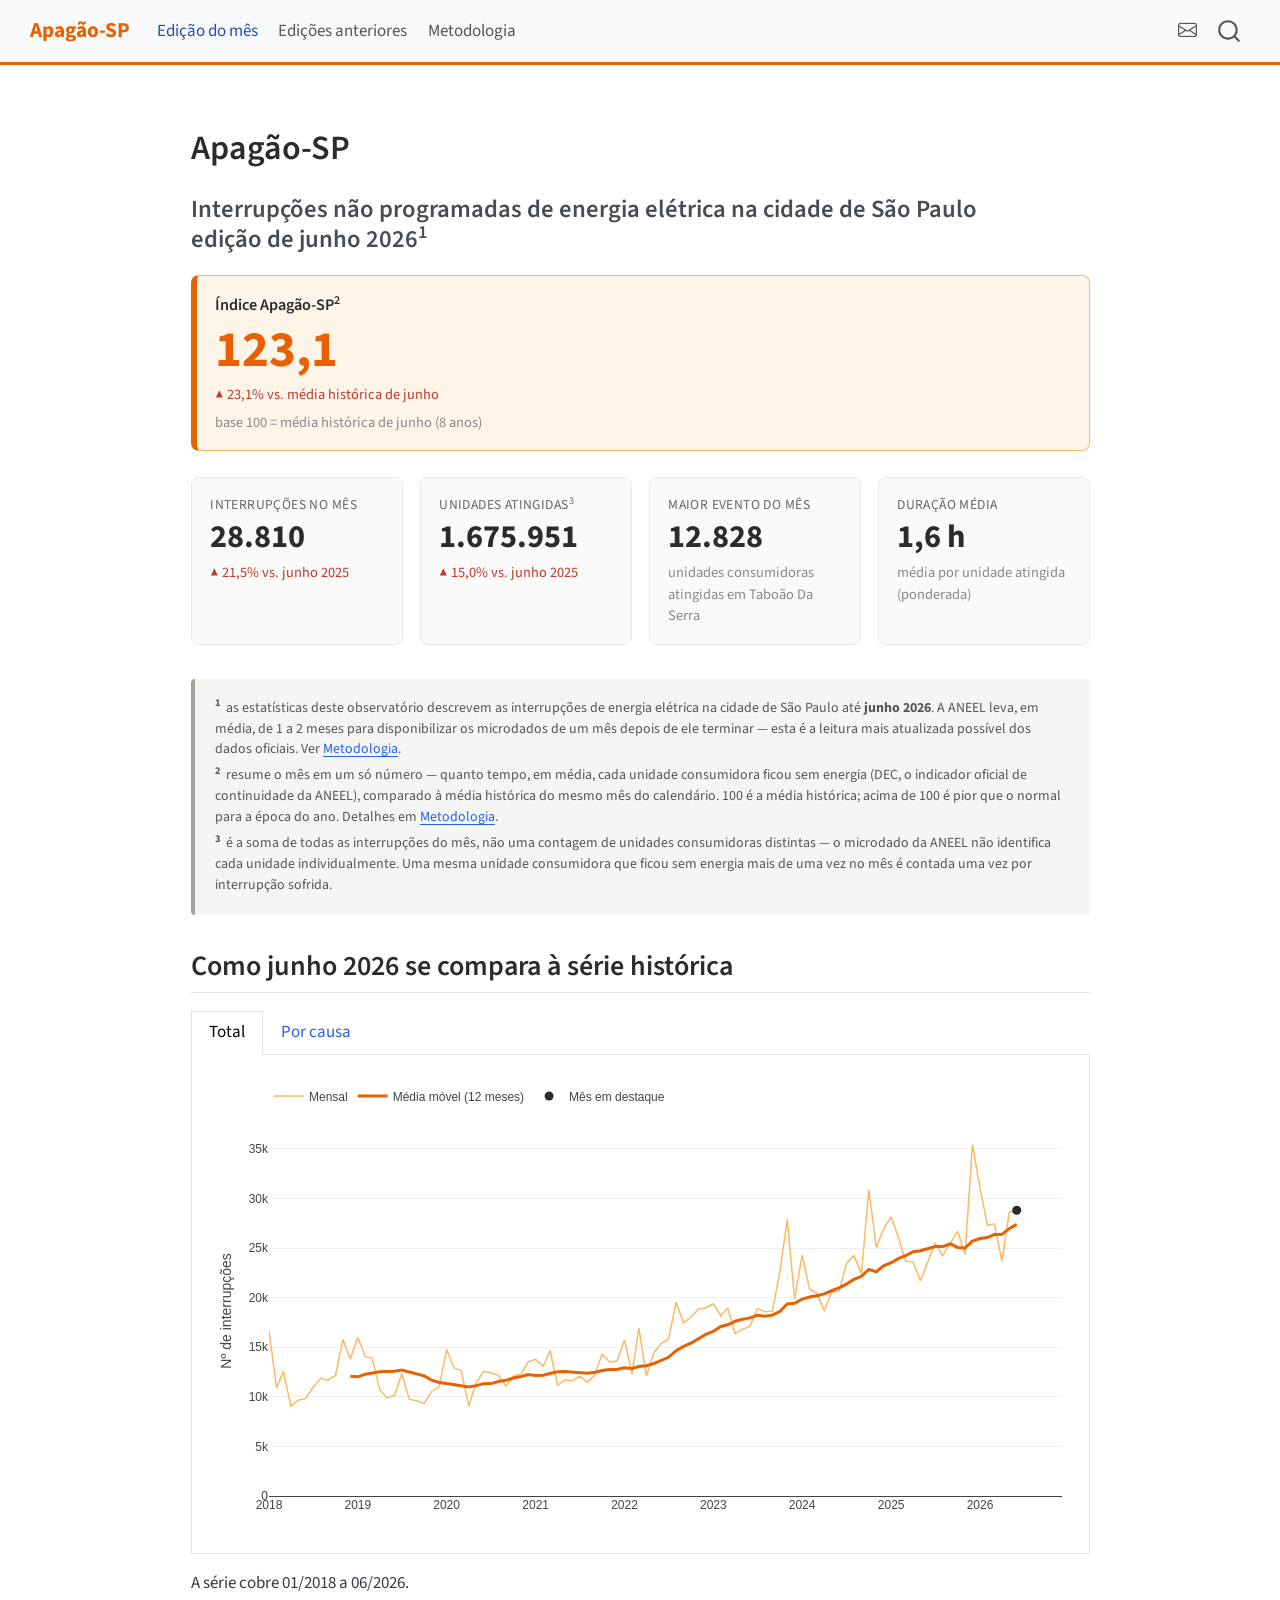
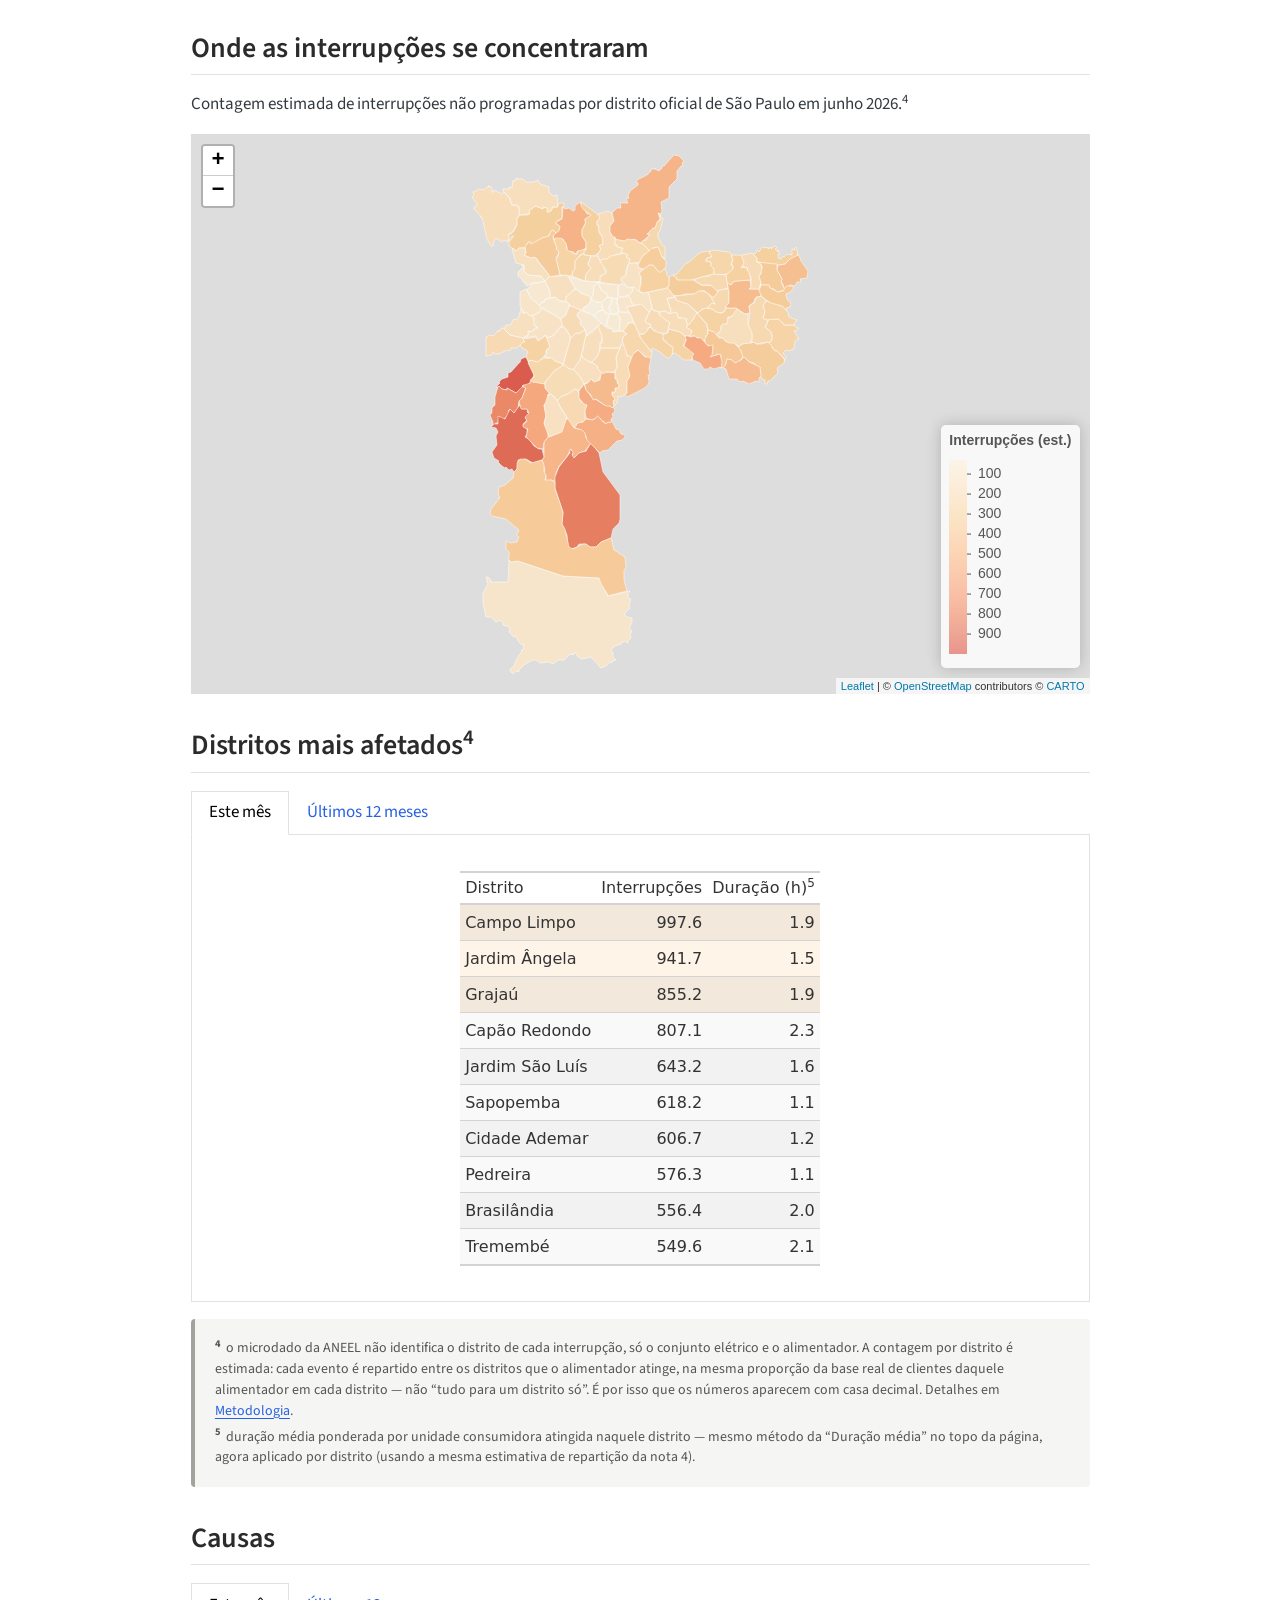
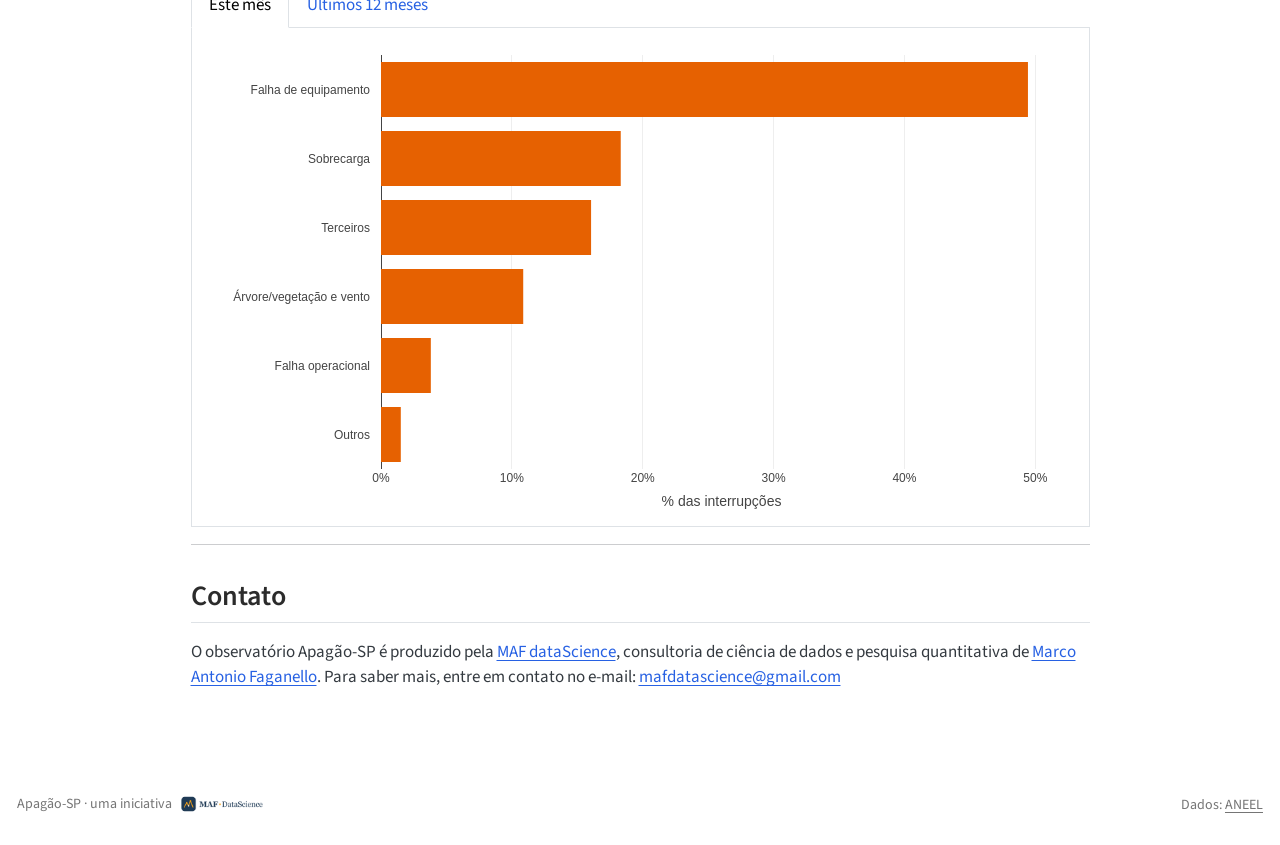
==== index.html @ 8ff25f61 "Atualiza site publicado: card social usa icone da MAF, nao o logo cheio Co-Authored-By: Claude Sonne" ====
<!DOCTYPE html>
<html xmlns="http://www.w3.org/1999/xhtml" lang="pt-BR" xml:lang="pt-BR"><head>

<meta charset="utf-8">
<meta name="generator" content="quarto-1.9.38">

<meta name="viewport" content="width=device-width, initial-scale=1.0, user-scalable=yes">

<meta name="description" content="Observatório mensal de interrupções não programadas de energia elétrica na cidade de São Paulo, a partir dos microdados públicos da ANEEL.">

<title>Apagão-SP — Observatório de Interrupções de Energia Elétrica em São Paulo – Apagão-SP</title>
<style>
/* Default styles provided by pandoc.
** See https://pandoc.org/MANUAL.html#variables-for-html for config info.
*/
code{white-space: pre-wrap;}
span.smallcaps{font-variant: small-caps;}
div.columns{display: flex; gap: min(4vw, 1.5em);}
div.column{flex: auto; overflow-x: auto;}
div.hanging-indent{margin-left: 1.5em; text-indent: -1.5em;}
ul.task-list{list-style: none;}
ul.task-list li input[type="checkbox"] {
  width: 0.8em;
  margin: 0 0.8em 0.2em -1em; /* quarto-specific, see https://github.com/quarto-dev/quarto-cli/issues/4556 */ 
  vertical-align: middle;
}
</style>


<script src="site_libs/quarto-nav/quarto-nav.js"></script>
<script src="site_libs/quarto-nav/headroom.min.js"></script>
<script src="site_libs/clipboard/clipboard.min.js"></script>
<script src="site_libs/quarto-search/autocomplete.umd.js"></script>
<script src="site_libs/quarto-search/fuse.min.js"></script>
<script src="site_libs/quarto-search/quarto-search.js"></script>
<meta name="quarto:offset" content="./">
<script src="site_libs/quarto-html/quarto.js" type="module"></script>
<script src="site_libs/quarto-html/tabsets/tabsets.js" type="module"></script>
<script src="site_libs/quarto-html/popper.min.js"></script>
<script src="site_libs/quarto-html/tippy.umd.min.js"></script>
<script src="site_libs/quarto-html/anchor.min.js"></script>
<link href="site_libs/quarto-html/tippy.css" rel="stylesheet">
<link href="site_libs/quarto-html/quarto-syntax-highlighting-15634bcf2e68342d4ad2dfa704d543f6.css" rel="stylesheet" id="quarto-text-highlighting-styles">
<script src="site_libs/bootstrap/bootstrap.min.js"></script>
<link href="site_libs/bootstrap/bootstrap-icons.css" rel="stylesheet">
<link href="site_libs/bootstrap/bootstrap-36ab07df65d306acf1d2a5f425d9f023.min.css" rel="stylesheet" append-hash="true" id="quarto-bootstrap" data-mode="light">
<script id="quarto-search-options" type="application/json">{
  "location": "navbar",
  "copy-button": false,
  "collapse-after": 3,
  "panel-placement": "end",
  "type": "overlay",
  "limit": 50,
  "keyboard-shortcut": [
    "f",
    "/",
    "s"
  ],
  "show-item-context": false,
  "language": {
    "search-no-results-text": "Nenhum resultado",
    "search-matching-documents-text": "documentos correspondentes",
    "search-copy-link-title": "Copiar link para a busca",
    "search-hide-matches-text": "Esconder correspondências adicionais",
    "search-more-match-text": "mais correspondência neste documento",
    "search-more-matches-text": "mais correspondências neste documento",
    "search-clear-button-title": "Limpar",
    "search-text-placeholder": "",
    "search-detached-cancel-button-title": "Cancelar",
    "search-submit-button-title": "Enviar",
    "search-label": "Procurar"
  }
}</script>
<link href="site_libs/htmltools-fill-0.5.8.1/fill.css" rel="stylesheet">

<script src="site_libs/htmlwidgets-1.6.4/htmlwidgets.js"></script>

<script src="site_libs/plotly-binding-4.12.1/plotly.js"></script>

<script src="site_libs/typedarray-0.1/typedarray.min.js"></script>

<script src="site_libs/jquery-3.6.0/jquery-3.6.0.min.js"></script>

<link href="site_libs/crosstalk-1.2.2/css/crosstalk.min.css" rel="stylesheet">

<script src="site_libs/crosstalk-1.2.2/js/crosstalk.min.js"></script>

<link href="site_libs/plotly-htmlwidgets-css-2.25.2/plotly-htmlwidgets.css" rel="stylesheet">

<script src="site_libs/plotly-main-2.25.2/plotly-latest.min.js"></script>

<link href="site_libs/leaflet-1.3.1/leaflet.css" rel="stylesheet">

<script src="site_libs/leaflet-1.3.1/leaflet.js"></script>

<link href="site_libs/leafletfix-1.0.0/leafletfix.css" rel="stylesheet">

<script src="site_libs/proj4-2.6.2/proj4.min.js"></script>

<script src="site_libs/Proj4Leaflet-1.0.1/proj4leaflet.js"></script>

<link href="site_libs/rstudio_leaflet-1.3.1/rstudio_leaflet.css" rel="stylesheet">

<script src="site_libs/leaflet-binding-2.2.3/leaflet.js"></script>

<script src="site_libs/leaflet-providers-3.0.0/leaflet-providers.js"></script>

<script src="site_libs/leaflet-providers-plugin-2.2.3/leaflet-providers-plugin.js"></script>



<link rel="stylesheet" href="styles.css">
<meta property="og:title" content="Apagão-SP — Observatório de Interrupções de Energia Elétrica em São Paulo">
<meta property="og:description" content="Observatório mensal de interrupções não programadas de energia elétrica na cidade de São Paulo, a partir dos microdados públicos da ANEEL.">
<meta property="og:image" content="https://maf-datascience.github.io/apagao-sp/images/maf-icone.png">
<meta property="og:site_name" content="Apagão-SP">
<meta property="og:image:height" content="1000">
<meta property="og:image:width" content="1000">
<meta name="twitter:title" content="Apagão-SP — Observatório de Interrupções de Energia Elétrica em São Paulo">
<meta name="twitter:description" content="Observatório mensal de interrupções não programadas de energia elétrica na cidade de São Paulo, a partir dos microdados públicos da ANEEL.">
<meta name="twitter:image" content="https://maf-datascience.github.io/apagao-sp/images/maf-icone.png">
<meta name="twitter:image-height" content="1000">
<meta name="twitter:image-width" content="1000">
<meta name="twitter:card" content="summary_large_image">
</head>

<body class="nav-fixed fullcontent quarto-light">

<div id="quarto-search-results"></div>
  <header id="quarto-header" class="headroom fixed-top">
    <nav class="navbar navbar-expand-lg " data-bs-theme="dark">
      <div class="navbar-container container-fluid">
      <div class="navbar-brand-container mx-auto">
    <a class="navbar-brand" href="./index.html">
    <span class="navbar-title">Apagão-SP</span>
    </a>
  </div>
            <div id="quarto-search" class="" title="Procurar"></div>
          <button class="navbar-toggler" type="button" data-bs-toggle="collapse" data-bs-target="#navbarCollapse" aria-controls="navbarCollapse" role="menu" aria-expanded="false" aria-label="Alternar de navegação" onclick="if (window.quartoToggleHeadroom) { window.quartoToggleHeadroom(); }">
  <span class="navbar-toggler-icon"></span>
</button>
          <div class="collapse navbar-collapse" id="navbarCollapse">
            <ul class="navbar-nav navbar-nav-scroll me-auto">
  <li class="nav-item">
    <a class="nav-link active" href="./index.html" aria-current="page"> 
<span class="menu-text">Edição do mês</span></a>
  </li>  
  <li class="nav-item">
    <a class="nav-link" href="./edicoes.html"> 
<span class="menu-text">Edições anteriores</span></a>
  </li>  
  <li class="nav-item">
    <a class="nav-link" href="./metodologia.html"> 
<span class="menu-text">Metodologia</span></a>
  </li>  
</ul>
            <ul class="navbar-nav navbar-nav-scroll ms-auto">
  <li class="nav-item compact">
    <a class="nav-link" href="mailto:mafdatascience@gmail.com"> <i class="bi bi-envelope" role="img" aria-label="Contato">
</i> 
<span class="menu-text"></span></a>
  </li>  
</ul>
          </div> <!-- /navcollapse -->
            <div class="quarto-navbar-tools">
</div>
      </div> <!-- /container-fluid -->
    </nav>
</header>
<!-- content -->
<div id="quarto-content" class="quarto-container page-columns page-rows-contents page-layout-article page-navbar">
<!-- sidebar -->
<!-- margin-sidebar -->
    
<!-- main -->
<main class="content" id="quarto-document-content"><header id="title-block-header" class="quarto-title-block"></header>




<section id="apagão-sp" class="level1">
<h1>Apagão-SP</h1>
<section id="interrupções-não-programadas-de-energia-elétrica-na-cidade-de-são-paulo-edição-de-junho-20261" class="level3">
<h3 class="anchored" data-anchor-id="interrupções-não-programadas-de-energia-elétrica-na-cidade-de-são-paulo-edição-de-junho-20261">Interrupções não programadas de energia elétrica na cidade de São Paulo<br>edição de junho 2026<sup>1</sup></h3>
<div class="kpi-card kpi-indice">
<div class="kpi-rotulo">
Índice Apagão-SP<sup>2</sup>
</div>
<div class="kpi-valor">
123,1
</div>
<div class="kpi-variacao alta">
▲ 23,1% vs.&nbsp;média histórica de junho
</div>
<div class="kpi-variacao neutra">
base 100 = média histórica de junho (8 anos)
</div>
</div>
<div class="kpi-grid">
<div class="kpi-card">
<div class="kpi-rotulo">
Interrupções no mês
</div>
<div class="kpi-valor">
28.810
</div>
<div class="kpi-variacao alta">
▲ 21,5% vs.&nbsp;junho 2025
</div>
</div>
<div class="kpi-card">
<div class="kpi-rotulo">
Unidades atingidas<sup>3</sup>
</div>
<div class="kpi-valor">
1.675.951
</div>
<div class="kpi-variacao alta">
▲ 15,0% vs.&nbsp;junho 2025
</div>
</div>
<div class="kpi-card">
<div class="kpi-rotulo">
Maior evento do mês
</div>
<div class="kpi-valor">
12.828
</div>
<div class="kpi-variacao neutra">
unidades consumidoras atingidas em Taboão Da Serra
</div>
</div>
<div class="kpi-card">
<div class="kpi-rotulo">
Duração média
</div>
<div class="kpi-valor">
1,6 h
</div>
<div class="kpi-variacao neutra">
média por unidade atingida (ponderada)
</div>
</div>
</div>
<div class="notas-rodape">
<p><sup>1</sup> as estatísticas deste observatório descrevem as interrupções de energia elétrica na cidade de São Paulo até <strong>junho 2026</strong>. A ANEEL leva, em média, de 1 a 2 meses para disponibilizar os microdados de um mês depois de ele terminar — esta é a leitura mais atualizada possível dos dados oficiais. Ver <a href="./metodologia.html">Metodologia</a>.</p>
<p><sup>2</sup> resume o mês em um só número — quanto tempo, em média, cada unidade consumidora ficou sem energia (DEC, o indicador oficial de continuidade da ANEEL), comparado à média histórica do mesmo mês do calendário. 100 é a média histórica; acima de 100 é pior que o normal para a época do ano. Detalhes em <a href="./metodologia.html#índice-apagão-sp">Metodologia</a>.</p>
<p><sup>3</sup> é a soma de todas as interrupções do mês, não uma contagem de unidades consumidoras distintas — o microdado da ANEEL não identifica cada unidade individualmente. Uma mesma unidade consumidora que ficou sem energia mais de uma vez no mês é contada uma vez por interrupção sofrida.</p>
</div>
</section>
<section id="como-junho-2026-se-compara-à-série-histórica" class="level2">
<h2 class="anchored" data-anchor-id="como-junho-2026-se-compara-à-série-histórica">Como junho 2026 se compara à série histórica</h2>
<div class="tabset-margin-container"></div><div class="panel-tabset">
<ul class="nav nav-tabs" role="tablist"><li class="nav-item" role="presentation"><a class="nav-link active" id="tabset-1-1-tab" data-bs-toggle="tab" data-bs-target="#tabset-1-1" role="tab" aria-controls="tabset-1-1" aria-selected="true" href="">Total</a></li><li class="nav-item" role="presentation"><a class="nav-link" id="tabset-1-2-tab" data-bs-toggle="tab" data-bs-target="#tabset-1-2" role="tab" aria-controls="tabset-1-2" aria-selected="false" href="">Por causa</a></li></ul>
<div class="tab-content">
<div id="tabset-1-1" class="tab-pane active" role="tabpanel" aria-labelledby="tabset-1-1-tab">
<div class="cell">
<div class="cell-output-display">
<div class="plotly html-widget html-fill-item" id="htmlwidget-1a47ef615e4b0ce3c861" style="width:100%;height:464px;"></div>
<script type="application/json" data-for="htmlwidget-1a47ef615e4b0ce3c861">{"x":{"visdat":{"5dd4447f39c8":["function () ","plotlyVisDat"],"5dd475f32f4b":["function () ","data"]},"cur_data":"5dd475f32f4b","attrs":{"5dd4447f39c8":{"x":{},"alpha_stroke":1,"sizes":[10,100],"spans":[1,20],"y":{},"type":"scatter","mode":"lines","name":"Mensal","line":{"color":"#fdb863","width":1.5},"hovertemplate":"%{x|%b/%Y}: %{y} interrupções<extra><\/extra>","inherit":true},"5dd4447f39c8.1":{"x":{},"alpha_stroke":1,"sizes":[10,100],"spans":[1,20],"y":{},"type":"scatter","mode":"lines","name":"Média móvel (12 meses)","line":{"color":"#e66101","width":3},"hovertemplate":"%{x|%b/%Y}: %{y:.0f} (média 12m)<extra><\/extra>","inherit":true},"5dd475f32f4b":{"x":{},"alpha_stroke":1,"sizes":[10,100],"spans":[1,20],"y":{},"type":"scatter","mode":"markers","name":"Mês em destaque","marker":{"color":"#2b2b2b","size":9},"hovertemplate":"Mês em destaque<extra><\/extra>","inherit":true}},"layout":{"margin":{"b":40,"l":60,"t":10,"r":10},"showlegend":true,"legend":{"orientation":"h","x":0,"y":1.1200000000000001},"xaxis":{"domain":[0,1],"automargin":true,"title":"","showgrid":false},"yaxis":{"domain":[0,1],"automargin":true,"title":"Nº de interrupções","rangemode":"tozero"},"hovermode":"closest"},"source":"A","config":{"modeBarButtonsToAdd":["hoverclosest","hovercompare"],"showSendToCloud":false,"displayModeBar":false},"data":[{"x":["2018-01-01","2018-02-01","2018-03-01","2018-04-01","2018-05-01","2018-06-01","2018-07-01","2018-08-01","2018-09-01","2018-10-01","2018-11-01","2018-12-01","2019-01-01","2019-02-01","2019-03-01","2019-04-01","2019-05-01","2019-06-01","2019-07-01","2019-08-01","2019-09-01","2019-10-01","2019-11-01","2019-12-01","2020-01-01","2020-02-01","2020-03-01","2020-04-01","2020-05-01","2020-06-01","2020-07-01","2020-08-01","2020-09-01","2020-10-01","2020-11-01","2020-12-01","2021-01-01","2021-02-01","2021-03-01","2021-04-01","2021-05-01","2021-06-01","2021-07-01","2021-08-01","2021-09-01","2021-10-01","2021-11-01","2021-12-01","2022-01-01","2022-02-01","2022-03-01","2022-04-01","2022-05-01","2022-06-01","2022-07-01","2022-08-01","2022-09-01","2022-10-01","2022-11-01","2022-12-01","2023-01-01","2023-02-01","2023-03-01","2023-04-01","2023-05-01","2023-06-01","2023-07-01","2023-08-01","2023-09-01","2023-10-01","2023-11-01","2023-12-01","2024-01-01","2024-02-01","2024-03-01","2024-04-01","2024-05-01","2024-06-01","2024-07-01","2024-08-01","2024-09-01","2024-10-01","2024-11-01","2024-12-01","2025-01-01","2025-02-01","2025-03-01","2025-04-01","2025-05-01","2025-06-01","2025-07-01","2025-08-01","2025-09-01","2025-10-01","2025-11-01","2025-12-01","2026-01-01","2026-02-01","2026-03-01","2026-04-01","2026-05-01","2026-06-01"],"y":[16687,10898,12547,9066,9658,9841,10959,11851,11674,12153,15786,13802,15980,14049,13910,10742,9888,10153,12351,9742,9605,9318,10567,11008,14759,12908,12652,9069,11391,12564,12424,12170,11094,12076,12274,13524,13779,13074,14673,11165,11691,11612,12080,11478,12193,14306,13510,13608,15726,12295,16937,12105,14423,15375,15838,19544,17435,18043,18854,18954,19378,18184,18964,16400,16797,17119,18898,18569,18638,22508,27899,19865,24296,20843,20458,18648,20574,20628,23435,24236,22428,30883,25065,26919,28160,25996,23693,23607,21688,23704,25532,24210,25461,26715,24353,35440,31042,27291,27439,23707,28592,28810],"type":"scatter","mode":"lines","name":"Mensal","line":{"color":"#fdb863","width":1.5},"hovertemplate":["%{x|%b/%Y}: %{y} interrupções<extra><\/extra>","%{x|%b/%Y}: %{y} interrupções<extra><\/extra>","%{x|%b/%Y}: %{y} interrupções<extra><\/extra>","%{x|%b/%Y}: %{y} interrupções<extra><\/extra>","%{x|%b/%Y}: %{y} interrupções<extra><\/extra>","%{x|%b/%Y}: %{y} interrupções<extra><\/extra>","%{x|%b/%Y}: %{y} interrupções<extra><\/extra>","%{x|%b/%Y}: %{y} interrupções<extra><\/extra>","%{x|%b/%Y}: %{y} interrupções<extra><\/extra>","%{x|%b/%Y}: %{y} interrupções<extra><\/extra>","%{x|%b/%Y}: %{y} interrupções<extra><\/extra>","%{x|%b/%Y}: %{y} interrupções<extra><\/extra>","%{x|%b/%Y}: %{y} interrupções<extra><\/extra>","%{x|%b/%Y}: %{y} interrupções<extra><\/extra>","%{x|%b/%Y}: %{y} interrupções<extra><\/extra>","%{x|%b/%Y}: %{y} interrupções<extra><\/extra>","%{x|%b/%Y}: %{y} interrupções<extra><\/extra>","%{x|%b/%Y}: %{y} interrupções<extra><\/extra>","%{x|%b/%Y}: %{y} interrupções<extra><\/extra>","%{x|%b/%Y}: %{y} interrupções<extra><\/extra>","%{x|%b/%Y}: %{y} interrupções<extra><\/extra>","%{x|%b/%Y}: %{y} interrupções<extra><\/extra>","%{x|%b/%Y}: %{y} interrupções<extra><\/extra>","%{x|%b/%Y}: %{y} interrupções<extra><\/extra>","%{x|%b/%Y}: %{y} interrupções<extra><\/extra>","%{x|%b/%Y}: %{y} interrupções<extra><\/extra>","%{x|%b/%Y}: %{y} interrupções<extra><\/extra>","%{x|%b/%Y}: %{y} interrupções<extra><\/extra>","%{x|%b/%Y}: %{y} interrupções<extra><\/extra>","%{x|%b/%Y}: %{y} interrupções<extra><\/extra>","%{x|%b/%Y}: %{y} interrupções<extra><\/extra>","%{x|%b/%Y}: %{y} interrupções<extra><\/extra>","%{x|%b/%Y}: %{y} interrupções<extra><\/extra>","%{x|%b/%Y}: %{y} interrupções<extra><\/extra>","%{x|%b/%Y}: %{y} interrupções<extra><\/extra>","%{x|%b/%Y}: %{y} interrupções<extra><\/extra>","%{x|%b/%Y}: %{y} interrupções<extra><\/extra>","%{x|%b/%Y}: %{y} interrupções<extra><\/extra>","%{x|%b/%Y}: %{y} interrupções<extra><\/extra>","%{x|%b/%Y}: %{y} interrupções<extra><\/extra>","%{x|%b/%Y}: %{y} interrupções<extra><\/extra>","%{x|%b/%Y}: %{y} interrupções<extra><\/extra>","%{x|%b/%Y}: %{y} interrupções<extra><\/extra>","%{x|%b/%Y}: %{y} interrupções<extra><\/extra>","%{x|%b/%Y}: %{y} interrupções<extra><\/extra>","%{x|%b/%Y}: %{y} interrupções<extra><\/extra>","%{x|%b/%Y}: %{y} interrupções<extra><\/extra>","%{x|%b/%Y}: %{y} interrupções<extra><\/extra>","%{x|%b/%Y}: %{y} interrupções<extra><\/extra>","%{x|%b/%Y}: %{y} interrupções<extra><\/extra>","%{x|%b/%Y}: %{y} interrupções<extra><\/extra>","%{x|%b/%Y}: %{y} interrupções<extra><\/extra>","%{x|%b/%Y}: %{y} interrupções<extra><\/extra>","%{x|%b/%Y}: %{y} interrupções<extra><\/extra>","%{x|%b/%Y}: %{y} interrupções<extra><\/extra>","%{x|%b/%Y}: %{y} interrupções<extra><\/extra>","%{x|%b/%Y}: %{y} interrupções<extra><\/extra>","%{x|%b/%Y}: %{y} interrupções<extra><\/extra>","%{x|%b/%Y}: %{y} interrupções<extra><\/extra>","%{x|%b/%Y}: %{y} interrupções<extra><\/extra>","%{x|%b/%Y}: %{y} interrupções<extra><\/extra>","%{x|%b/%Y}: %{y} interrupções<extra><\/extra>","%{x|%b/%Y}: %{y} interrupções<extra><\/extra>","%{x|%b/%Y}: %{y} interrupções<extra><\/extra>","%{x|%b/%Y}: %{y} interrupções<extra><\/extra>","%{x|%b/%Y}: %{y} interrupções<extra><\/extra>","%{x|%b/%Y}: %{y} interrupções<extra><\/extra>","%{x|%b/%Y}: %{y} interrupções<extra><\/extra>","%{x|%b/%Y}: %{y} interrupções<extra><\/extra>","%{x|%b/%Y}: %{y} interrupções<extra><\/extra>","%{x|%b/%Y}: %{y} interrupções<extra><\/extra>","%{x|%b/%Y}: %{y} interrupções<extra><\/extra>","%{x|%b/%Y}: %{y} interrupções<extra><\/extra>","%{x|%b/%Y}: %{y} interrupções<extra><\/extra>","%{x|%b/%Y}: %{y} interrupções<extra><\/extra>","%{x|%b/%Y}: %{y} interrupções<extra><\/extra>","%{x|%b/%Y}: %{y} interrupções<extra><\/extra>","%{x|%b/%Y}: %{y} interrupções<extra><\/extra>","%{x|%b/%Y}: %{y} interrupções<extra><\/extra>","%{x|%b/%Y}: %{y} interrupções<extra><\/extra>","%{x|%b/%Y}: %{y} interrupções<extra><\/extra>","%{x|%b/%Y}: %{y} interrupções<extra><\/extra>","%{x|%b/%Y}: %{y} interrupções<extra><\/extra>","%{x|%b/%Y}: %{y} interrupções<extra><\/extra>","%{x|%b/%Y}: %{y} interrupções<extra><\/extra>","%{x|%b/%Y}: %{y} interrupções<extra><\/extra>","%{x|%b/%Y}: %{y} interrupções<extra><\/extra>","%{x|%b/%Y}: %{y} interrupções<extra><\/extra>","%{x|%b/%Y}: %{y} interrupções<extra><\/extra>","%{x|%b/%Y}: %{y} interrupções<extra><\/extra>","%{x|%b/%Y}: %{y} interrupções<extra><\/extra>","%{x|%b/%Y}: %{y} interrupções<extra><\/extra>","%{x|%b/%Y}: %{y} interrupções<extra><\/extra>","%{x|%b/%Y}: %{y} interrupções<extra><\/extra>","%{x|%b/%Y}: %{y} interrupções<extra><\/extra>","%{x|%b/%Y}: %{y} interrupções<extra><\/extra>","%{x|%b/%Y}: %{y} interrupções<extra><\/extra>","%{x|%b/%Y}: %{y} interrupções<extra><\/extra>","%{x|%b/%Y}: %{y} interrupções<extra><\/extra>","%{x|%b/%Y}: %{y} interrupções<extra><\/extra>","%{x|%b/%Y}: %{y} interrupções<extra><\/extra>","%{x|%b/%Y}: %{y} interrupções<extra><\/extra>"],"marker":{"color":"rgba(31,119,180,1)","line":{"color":"rgba(31,119,180,1)"}},"error_y":{"color":"rgba(31,119,180,1)"},"error_x":{"color":"rgba(31,119,180,1)"},"xaxis":"x","yaxis":"y","frame":null},{"x":["2018-12-01","2019-01-01","2019-02-01","2019-03-01","2019-04-01","2019-05-01","2019-06-01","2019-07-01","2019-08-01","2019-09-01","2019-10-01","2019-11-01","2019-12-01","2020-01-01","2020-02-01","2020-03-01","2020-04-01","2020-05-01","2020-06-01","2020-07-01","2020-08-01","2020-09-01","2020-10-01","2020-11-01","2020-12-01","2021-01-01","2021-02-01","2021-03-01","2021-04-01","2021-05-01","2021-06-01","2021-07-01","2021-08-01","2021-09-01","2021-10-01","2021-11-01","2021-12-01","2022-01-01","2022-02-01","2022-03-01","2022-04-01","2022-05-01","2022-06-01","2022-07-01","2022-08-01","2022-09-01","2022-10-01","2022-11-01","2022-12-01","2023-01-01","2023-02-01","2023-03-01","2023-04-01","2023-05-01","2023-06-01","2023-07-01","2023-08-01","2023-09-01","2023-10-01","2023-11-01","2023-12-01","2024-01-01","2024-02-01","2024-03-01","2024-04-01","2024-05-01","2024-06-01","2024-07-01","2024-08-01","2024-09-01","2024-10-01","2024-11-01","2024-12-01","2025-01-01","2025-02-01","2025-03-01","2025-04-01","2025-05-01","2025-06-01","2025-07-01","2025-08-01","2025-09-01","2025-10-01","2025-11-01","2025-12-01","2026-01-01","2026-02-01","2026-03-01","2026-04-01","2026-05-01","2026-06-01"],"y":[12076.833333333334,12017.916666666666,12280.500000000002,12394.083333333334,12533.750000000002,12552.916666666668,12578.916666666666,12694.916666666666,12519.166666666666,12346.749999999998,12110.499999999998,11675.583333333332,11442.749999999998,11340.999999999998,11245.916666666664,11141.083333333332,11001.666666666666,11126.916666666666,11327.833333333332,11333.916666666664,11536.25,11660.333333333334,11890.166666666666,12032.416666666666,12242.083333333332,12160.416666666666,12174.25,12342.666666666666,12517.333333333332,12542.333333333332,12463,12434.333333333334,12376.666666666668,12468.25,12654.083333333334,12757.083333333334,12764.083333333334,12926.333333333332,12861.416666666664,13050.083333333332,13128.416666666666,13356.083333333332,13669.666666666666,13982.833333333334,14655,15091.833333333332,15403.25,15848.58333333333,16294.083333333332,16598.416666666664,17089.166666666664,17258.083333333332,17616,17813.833333333332,17959.166666666664,18214.166666666668,18132.916666666668,18233.166666666668,18605.250000000004,19359,19434.916666666664,19844.749999999996,20066.333333333332,20190.833333333332,20378.166666666661,20692.916666666661,20985.333333333332,21363.416666666668,21835.666666666668,22151.5,22849.416666666672,22613.250000000004,23201.083333333332,23523.083333333332,23952.499999999996,24222.083333333336,24635.333333333336,24728.166666666668,24984.499999999996,25159.25,25157.083333333332,25409.833333333332,25062.5,25003.166666666668,25713.25,25953.416666666664,26061.333333333332,26373.499999999996,26381.833333333332,26957.166666666664,27382.666666666668],"type":"scatter","mode":"lines","name":"Média móvel (12 meses)","line":{"color":"#e66101","width":3},"hovertemplate":["%{x|%b/%Y}: %{y:.0f} (média 12m)<extra><\/extra>","%{x|%b/%Y}: %{y:.0f} (média 12m)<extra><\/extra>","%{x|%b/%Y}: %{y:.0f} (média 12m)<extra><\/extra>","%{x|%b/%Y}: %{y:.0f} (média 12m)<extra><\/extra>","%{x|%b/%Y}: %{y:.0f} (média 12m)<extra><\/extra>","%{x|%b/%Y}: %{y:.0f} (média 12m)<extra><\/extra>","%{x|%b/%Y}: %{y:.0f} (média 12m)<extra><\/extra>","%{x|%b/%Y}: %{y:.0f} (média 12m)<extra><\/extra>","%{x|%b/%Y}: %{y:.0f} (média 12m)<extra><\/extra>","%{x|%b/%Y}: %{y:.0f} (média 12m)<extra><\/extra>","%{x|%b/%Y}: %{y:.0f} (média 12m)<extra><\/extra>","%{x|%b/%Y}: %{y:.0f} (média 12m)<extra><\/extra>","%{x|%b/%Y}: %{y:.0f} (média 12m)<extra><\/extra>","%{x|%b/%Y}: %{y:.0f} (média 12m)<extra><\/extra>","%{x|%b/%Y}: %{y:.0f} (média 12m)<extra><\/extra>","%{x|%b/%Y}: %{y:.0f} (média 12m)<extra><\/extra>","%{x|%b/%Y}: %{y:.0f} (média 12m)<extra><\/extra>","%{x|%b/%Y}: %{y:.0f} (média 12m)<extra><\/extra>","%{x|%b/%Y}: %{y:.0f} (média 12m)<extra><\/extra>","%{x|%b/%Y}: %{y:.0f} (média 12m)<extra><\/extra>","%{x|%b/%Y}: %{y:.0f} (média 12m)<extra><\/extra>","%{x|%b/%Y}: %{y:.0f} (média 12m)<extra><\/extra>","%{x|%b/%Y}: %{y:.0f} (média 12m)<extra><\/extra>","%{x|%b/%Y}: %{y:.0f} (média 12m)<extra><\/extra>","%{x|%b/%Y}: %{y:.0f} (média 12m)<extra><\/extra>","%{x|%b/%Y}: %{y:.0f} (média 12m)<extra><\/extra>","%{x|%b/%Y}: %{y:.0f} (média 12m)<extra><\/extra>","%{x|%b/%Y}: %{y:.0f} (média 12m)<extra><\/extra>","%{x|%b/%Y}: %{y:.0f} (média 12m)<extra><\/extra>","%{x|%b/%Y}: %{y:.0f} (média 12m)<extra><\/extra>","%{x|%b/%Y}: %{y:.0f} (média 12m)<extra><\/extra>","%{x|%b/%Y}: %{y:.0f} (média 12m)<extra><\/extra>","%{x|%b/%Y}: %{y:.0f} (média 12m)<extra><\/extra>","%{x|%b/%Y}: %{y:.0f} (média 12m)<extra><\/extra>","%{x|%b/%Y}: %{y:.0f} (média 12m)<extra><\/extra>","%{x|%b/%Y}: %{y:.0f} (média 12m)<extra><\/extra>","%{x|%b/%Y}: %{y:.0f} (média 12m)<extra><\/extra>","%{x|%b/%Y}: %{y:.0f} (média 12m)<extra><\/extra>","%{x|%b/%Y}: %{y:.0f} (média 12m)<extra><\/extra>","%{x|%b/%Y}: %{y:.0f} (média 12m)<extra><\/extra>","%{x|%b/%Y}: %{y:.0f} (média 12m)<extra><\/extra>","%{x|%b/%Y}: %{y:.0f} (média 12m)<extra><\/extra>","%{x|%b/%Y}: %{y:.0f} (média 12m)<extra><\/extra>","%{x|%b/%Y}: %{y:.0f} (média 12m)<extra><\/extra>","%{x|%b/%Y}: %{y:.0f} (média 12m)<extra><\/extra>","%{x|%b/%Y}: %{y:.0f} (média 12m)<extra><\/extra>","%{x|%b/%Y}: %{y:.0f} (média 12m)<extra><\/extra>","%{x|%b/%Y}: %{y:.0f} (média 12m)<extra><\/extra>","%{x|%b/%Y}: %{y:.0f} (média 12m)<extra><\/extra>","%{x|%b/%Y}: %{y:.0f} (média 12m)<extra><\/extra>","%{x|%b/%Y}: %{y:.0f} (média 12m)<extra><\/extra>","%{x|%b/%Y}: %{y:.0f} (média 12m)<extra><\/extra>","%{x|%b/%Y}: %{y:.0f} (média 12m)<extra><\/extra>","%{x|%b/%Y}: %{y:.0f} (média 12m)<extra><\/extra>","%{x|%b/%Y}: %{y:.0f} (média 12m)<extra><\/extra>","%{x|%b/%Y}: %{y:.0f} (média 12m)<extra><\/extra>","%{x|%b/%Y}: %{y:.0f} (média 12m)<extra><\/extra>","%{x|%b/%Y}: %{y:.0f} (média 12m)<extra><\/extra>","%{x|%b/%Y}: %{y:.0f} (média 12m)<extra><\/extra>","%{x|%b/%Y}: %{y:.0f} (média 12m)<extra><\/extra>","%{x|%b/%Y}: %{y:.0f} (média 12m)<extra><\/extra>","%{x|%b/%Y}: %{y:.0f} (média 12m)<extra><\/extra>","%{x|%b/%Y}: %{y:.0f} (média 12m)<extra><\/extra>","%{x|%b/%Y}: %{y:.0f} (média 12m)<extra><\/extra>","%{x|%b/%Y}: %{y:.0f} (média 12m)<extra><\/extra>","%{x|%b/%Y}: %{y:.0f} (média 12m)<extra><\/extra>","%{x|%b/%Y}: %{y:.0f} (média 12m)<extra><\/extra>","%{x|%b/%Y}: %{y:.0f} (média 12m)<extra><\/extra>","%{x|%b/%Y}: %{y:.0f} (média 12m)<extra><\/extra>","%{x|%b/%Y}: %{y:.0f} (média 12m)<extra><\/extra>","%{x|%b/%Y}: %{y:.0f} (média 12m)<extra><\/extra>","%{x|%b/%Y}: %{y:.0f} (média 12m)<extra><\/extra>","%{x|%b/%Y}: %{y:.0f} (média 12m)<extra><\/extra>","%{x|%b/%Y}: %{y:.0f} (média 12m)<extra><\/extra>","%{x|%b/%Y}: %{y:.0f} (média 12m)<extra><\/extra>","%{x|%b/%Y}: %{y:.0f} (média 12m)<extra><\/extra>","%{x|%b/%Y}: %{y:.0f} (média 12m)<extra><\/extra>","%{x|%b/%Y}: %{y:.0f} (média 12m)<extra><\/extra>","%{x|%b/%Y}: %{y:.0f} (média 12m)<extra><\/extra>","%{x|%b/%Y}: %{y:.0f} (média 12m)<extra><\/extra>","%{x|%b/%Y}: %{y:.0f} (média 12m)<extra><\/extra>","%{x|%b/%Y}: %{y:.0f} (média 12m)<extra><\/extra>","%{x|%b/%Y}: %{y:.0f} (média 12m)<extra><\/extra>","%{x|%b/%Y}: %{y:.0f} (média 12m)<extra><\/extra>","%{x|%b/%Y}: %{y:.0f} (média 12m)<extra><\/extra>","%{x|%b/%Y}: %{y:.0f} (média 12m)<extra><\/extra>","%{x|%b/%Y}: %{y:.0f} (média 12m)<extra><\/extra>","%{x|%b/%Y}: %{y:.0f} (média 12m)<extra><\/extra>","%{x|%b/%Y}: %{y:.0f} (média 12m)<extra><\/extra>","%{x|%b/%Y}: %{y:.0f} (média 12m)<extra><\/extra>","%{x|%b/%Y}: %{y:.0f} (média 12m)<extra><\/extra>"],"marker":{"color":"rgba(255,127,14,1)","line":{"color":"rgba(255,127,14,1)"}},"error_y":{"color":"rgba(255,127,14,1)"},"error_x":{"color":"rgba(255,127,14,1)"},"xaxis":"x","yaxis":"y","frame":null},{"x":["2026-06-01"],"y":[28810],"type":"scatter","mode":"markers","name":"Mês em destaque","marker":{"color":"#2b2b2b","size":9,"line":{"color":"rgba(44,160,44,1)"}},"hovertemplate":"Mês em destaque<extra><\/extra>","error_y":{"color":"rgba(44,160,44,1)"},"error_x":{"color":"rgba(44,160,44,1)"},"line":{"color":"rgba(44,160,44,1)"},"xaxis":"x","yaxis":"y","frame":null}],"highlight":{"on":"plotly_click","persistent":false,"dynamic":false,"selectize":false,"opacityDim":0.20000000000000001,"selected":{"opacity":1},"debounce":0},"shinyEvents":["plotly_hover","plotly_click","plotly_selected","plotly_relayout","plotly_brushed","plotly_brushing","plotly_clickannotation","plotly_doubleclick","plotly_deselect","plotly_afterplot","plotly_sunburstclick"],"base_url":"https://plot.ly"},"evals":[],"jsHooks":[]}</script>
</div>
</div>
</div>
<div id="tabset-1-2" class="tab-pane" role="tabpanel" aria-labelledby="tabset-1-2-tab">
<div class="cell">
<div class="cell-output-display">
<div class="plotly html-widget html-fill-item" id="htmlwidget-04aca8d22725be8e982f" style="width:100%;height:464px;"></div>
<script type="application/json" data-for="htmlwidget-04aca8d22725be8e982f">{"x":{"visdat":{"5dd44e3ab48":["function () ","plotlyVisDat"],"5dd44bd8aed":["function () ","data"],"5dd45392f68":["function () ","data"],"5dd464422f91":["function () ","data"],"5dd47414dcd":["function () ","data"]},"cur_data":"5dd47414dcd","attrs":{"5dd44bd8aed":{"x":{},"alpha_stroke":1,"sizes":[10,100],"spans":[1,20],"y":{},"type":"scatter","mode":"lines","name":"Meio ambiente (mensal)","line":{"color":"rgba(26,150,80,0.35)","width":1.5},"legendgroup":"ma","hovertemplate":"%{x|%b/%Y}: %{y} interrupções<extra><\/extra>","inherit":true},"5dd45392f68":{"x":{},"alpha_stroke":1,"sizes":[10,100],"spans":[1,20],"y":{},"type":"scatter","mode":"lines","name":"Meio ambiente (média móvel 12m)","line":{"color":"#1a9850","width":3},"legendgroup":"ma","hovertemplate":"%{x|%b/%Y}: %{y:.0f} (média 12m)<extra><\/extra>","inherit":true},"5dd464422f91":{"x":{},"alpha_stroke":1,"sizes":[10,100],"spans":[1,20],"y":{},"type":"scatter","mode":"lines","name":"Próprias do sistema (mensal)","line":{"color":"rgba(43,43,43,0.3)","width":1.5},"legendgroup":"ps","hovertemplate":"%{x|%b/%Y}: %{y} interrupções<extra><\/extra>","inherit":true},"5dd47414dcd":{"x":{},"alpha_stroke":1,"sizes":[10,100],"spans":[1,20],"y":{},"type":"scatter","mode":"lines","name":"Próprias do sistema (média móvel 12m)","line":{"color":"#2b2b2b","width":3},"legendgroup":"ps","hovertemplate":"%{x|%b/%Y}: %{y:.0f} (média 12m)<extra><\/extra>","inherit":true}},"layout":{"margin":{"b":40,"l":60,"t":10,"r":10},"showlegend":true,"legend":{"orientation":"h","x":0,"y":1.1599999999999999},"xaxis":{"domain":[0,1],"automargin":true,"title":"","showgrid":false},"yaxis":{"domain":[0,1],"automargin":true,"title":"Nº de interrupções","rangemode":"tozero"},"hovermode":"closest"},"source":"A","config":{"modeBarButtonsToAdd":["hoverclosest","hovercompare"],"showSendToCloud":false,"displayModeBar":false},"data":[{"x":["2018-01-01","2018-02-01","2018-03-01","2018-04-01","2018-05-01","2018-06-01","2018-07-01","2018-08-01","2018-09-01","2018-10-01","2018-11-01","2018-12-01","2019-01-01","2019-02-01","2019-03-01","2019-04-01","2019-05-01","2019-06-01","2019-07-01","2019-08-01","2019-09-01","2019-10-01","2019-11-01","2019-12-01","2020-01-01","2020-02-01","2020-03-01","2020-04-01","2020-05-01","2020-06-01","2020-07-01","2020-08-01","2020-09-01","2020-10-01","2020-11-01","2020-12-01","2021-01-01","2021-02-01","2021-03-01","2021-04-01","2021-05-01","2021-06-01","2021-07-01","2021-08-01","2021-09-01","2021-10-01","2021-11-01","2021-12-01","2022-01-01","2022-02-01","2022-03-01","2022-04-01","2022-05-01","2022-06-01","2022-07-01","2022-08-01","2022-09-01","2022-10-01","2022-11-01","2022-12-01","2023-01-01","2023-02-01","2023-03-01","2023-04-01","2023-05-01","2023-06-01","2023-07-01","2023-08-01","2023-09-01","2023-10-01","2023-11-01","2023-12-01","2024-01-01","2024-02-01","2024-03-01","2024-04-01","2024-05-01","2024-06-01","2024-07-01","2024-08-01","2024-09-01","2024-10-01","2024-11-01","2024-12-01","2025-01-01","2025-02-01","2025-03-01","2025-04-01","2025-05-01","2025-06-01","2025-07-01","2025-08-01","2025-09-01","2025-10-01","2025-11-01","2025-12-01","2026-01-01","2026-02-01","2026-03-01","2026-04-01","2026-05-01","2026-06-01"],"y":[2878,1267,2778,878,1316,726,816,1132,1806,2086,4896,2421,4424,4584,3825,2166,1533,1135,1141,765,1101,991,2301,1587,3077,3072,2371,909,1190,1882,1255,1194,1285,2288,1983,3581,3436,3403,3193,1368,1356,798,1042,1163,1542,2747,2166,2553,5544,1992,5878,2347,2978,1575,1612,3664,2462,2679,3521,3872,4689,5613,5094,2527,1648,1750,2932,2871,3115,5402,12735,4287,8456,5609,4330,2232,3095,1654,2530,2757,2908,10631,4328,7767,7942,7188,5048,3541,2710,3189,2920,2445,5207,5082,3336,15084,7805,5215,5053,2962,3493,3400],"type":"scatter","mode":"lines","name":"Meio ambiente (mensal)","line":{"color":"rgba(26,150,80,0.35)","width":1.5},"legendgroup":"ma","hovertemplate":["%{x|%b/%Y}: %{y} interrupções<extra><\/extra>","%{x|%b/%Y}: %{y} interrupções<extra><\/extra>","%{x|%b/%Y}: %{y} interrupções<extra><\/extra>","%{x|%b/%Y}: %{y} interrupções<extra><\/extra>","%{x|%b/%Y}: %{y} interrupções<extra><\/extra>","%{x|%b/%Y}: %{y} interrupções<extra><\/extra>","%{x|%b/%Y}: %{y} interrupções<extra><\/extra>","%{x|%b/%Y}: %{y} interrupções<extra><\/extra>","%{x|%b/%Y}: %{y} interrupções<extra><\/extra>","%{x|%b/%Y}: %{y} interrupções<extra><\/extra>","%{x|%b/%Y}: %{y} interrupções<extra><\/extra>","%{x|%b/%Y}: %{y} interrupções<extra><\/extra>","%{x|%b/%Y}: %{y} interrupções<extra><\/extra>","%{x|%b/%Y}: %{y} interrupções<extra><\/extra>","%{x|%b/%Y}: %{y} interrupções<extra><\/extra>","%{x|%b/%Y}: %{y} interrupções<extra><\/extra>","%{x|%b/%Y}: %{y} interrupções<extra><\/extra>","%{x|%b/%Y}: %{y} interrupções<extra><\/extra>","%{x|%b/%Y}: %{y} interrupções<extra><\/extra>","%{x|%b/%Y}: %{y} interrupções<extra><\/extra>","%{x|%b/%Y}: %{y} interrupções<extra><\/extra>","%{x|%b/%Y}: %{y} interrupções<extra><\/extra>","%{x|%b/%Y}: %{y} interrupções<extra><\/extra>","%{x|%b/%Y}: %{y} interrupções<extra><\/extra>","%{x|%b/%Y}: %{y} interrupções<extra><\/extra>","%{x|%b/%Y}: %{y} interrupções<extra><\/extra>","%{x|%b/%Y}: %{y} interrupções<extra><\/extra>","%{x|%b/%Y}: %{y} interrupções<extra><\/extra>","%{x|%b/%Y}: %{y} interrupções<extra><\/extra>","%{x|%b/%Y}: %{y} interrupções<extra><\/extra>","%{x|%b/%Y}: %{y} interrupções<extra><\/extra>","%{x|%b/%Y}: %{y} interrupções<extra><\/extra>","%{x|%b/%Y}: %{y} interrupções<extra><\/extra>","%{x|%b/%Y}: %{y} interrupções<extra><\/extra>","%{x|%b/%Y}: %{y} interrupções<extra><\/extra>","%{x|%b/%Y}: %{y} interrupções<extra><\/extra>","%{x|%b/%Y}: %{y} interrupções<extra><\/extra>","%{x|%b/%Y}: %{y} interrupções<extra><\/extra>","%{x|%b/%Y}: %{y} interrupções<extra><\/extra>","%{x|%b/%Y}: %{y} interrupções<extra><\/extra>","%{x|%b/%Y}: %{y} interrupções<extra><\/extra>","%{x|%b/%Y}: %{y} interrupções<extra><\/extra>","%{x|%b/%Y}: %{y} interrupções<extra><\/extra>","%{x|%b/%Y}: %{y} interrupções<extra><\/extra>","%{x|%b/%Y}: %{y} interrupções<extra><\/extra>","%{x|%b/%Y}: %{y} interrupções<extra><\/extra>","%{x|%b/%Y}: %{y} interrupções<extra><\/extra>","%{x|%b/%Y}: %{y} interrupções<extra><\/extra>","%{x|%b/%Y}: %{y} interrupções<extra><\/extra>","%{x|%b/%Y}: %{y} interrupções<extra><\/extra>","%{x|%b/%Y}: %{y} interrupções<extra><\/extra>","%{x|%b/%Y}: %{y} interrupções<extra><\/extra>","%{x|%b/%Y}: %{y} interrupções<extra><\/extra>","%{x|%b/%Y}: %{y} interrupções<extra><\/extra>","%{x|%b/%Y}: %{y} interrupções<extra><\/extra>","%{x|%b/%Y}: %{y} interrupções<extra><\/extra>","%{x|%b/%Y}: %{y} interrupções<extra><\/extra>","%{x|%b/%Y}: %{y} interrupções<extra><\/extra>","%{x|%b/%Y}: %{y} interrupções<extra><\/extra>","%{x|%b/%Y}: %{y} interrupções<extra><\/extra>","%{x|%b/%Y}: %{y} interrupções<extra><\/extra>","%{x|%b/%Y}: %{y} interrupções<extra><\/extra>","%{x|%b/%Y}: %{y} interrupções<extra><\/extra>","%{x|%b/%Y}: %{y} interrupções<extra><\/extra>","%{x|%b/%Y}: %{y} interrupções<extra><\/extra>","%{x|%b/%Y}: %{y} interrupções<extra><\/extra>","%{x|%b/%Y}: %{y} interrupções<extra><\/extra>","%{x|%b/%Y}: %{y} interrupções<extra><\/extra>","%{x|%b/%Y}: %{y} interrupções<extra><\/extra>","%{x|%b/%Y}: %{y} interrupções<extra><\/extra>","%{x|%b/%Y}: %{y} interrupções<extra><\/extra>","%{x|%b/%Y}: %{y} interrupções<extra><\/extra>","%{x|%b/%Y}: %{y} interrupções<extra><\/extra>","%{x|%b/%Y}: %{y} interrupções<extra><\/extra>","%{x|%b/%Y}: %{y} interrupções<extra><\/extra>","%{x|%b/%Y}: %{y} interrupções<extra><\/extra>","%{x|%b/%Y}: %{y} interrupções<extra><\/extra>","%{x|%b/%Y}: %{y} interrupções<extra><\/extra>","%{x|%b/%Y}: %{y} interrupções<extra><\/extra>","%{x|%b/%Y}: %{y} interrupções<extra><\/extra>","%{x|%b/%Y}: %{y} interrupções<extra><\/extra>","%{x|%b/%Y}: %{y} interrupções<extra><\/extra>","%{x|%b/%Y}: %{y} interrupções<extra><\/extra>","%{x|%b/%Y}: %{y} interrupções<extra><\/extra>","%{x|%b/%Y}: %{y} interrupções<extra><\/extra>","%{x|%b/%Y}: %{y} interrupções<extra><\/extra>","%{x|%b/%Y}: %{y} interrupções<extra><\/extra>","%{x|%b/%Y}: %{y} interrupções<extra><\/extra>","%{x|%b/%Y}: %{y} interrupções<extra><\/extra>","%{x|%b/%Y}: %{y} interrupções<extra><\/extra>","%{x|%b/%Y}: %{y} interrupções<extra><\/extra>","%{x|%b/%Y}: %{y} interrupções<extra><\/extra>","%{x|%b/%Y}: %{y} interrupções<extra><\/extra>","%{x|%b/%Y}: %{y} interrupções<extra><\/extra>","%{x|%b/%Y}: %{y} interrupções<extra><\/extra>","%{x|%b/%Y}: %{y} interrupções<extra><\/extra>","%{x|%b/%Y}: %{y} interrupções<extra><\/extra>","%{x|%b/%Y}: %{y} interrupções<extra><\/extra>","%{x|%b/%Y}: %{y} interrupções<extra><\/extra>","%{x|%b/%Y}: %{y} interrupções<extra><\/extra>","%{x|%b/%Y}: %{y} interrupções<extra><\/extra>","%{x|%b/%Y}: %{y} interrupções<extra><\/extra>"],"marker":{"color":"rgba(31,119,180,1)","line":{"color":"rgba(31,119,180,1)"}},"error_y":{"color":"rgba(31,119,180,1)"},"error_x":{"color":"rgba(31,119,180,1)"},"xaxis":"x","yaxis":"y","frame":null},{"x":["2018-12-01","2019-01-01","2019-02-01","2019-03-01","2019-04-01","2019-05-01","2019-06-01","2019-07-01","2019-08-01","2019-09-01","2019-10-01","2019-11-01","2019-12-01","2020-01-01","2020-02-01","2020-03-01","2020-04-01","2020-05-01","2020-06-01","2020-07-01","2020-08-01","2020-09-01","2020-10-01","2020-11-01","2020-12-01","2021-01-01","2021-02-01","2021-03-01","2021-04-01","2021-05-01","2021-06-01","2021-07-01","2021-08-01","2021-09-01","2021-10-01","2021-11-01","2021-12-01","2022-01-01","2022-02-01","2022-03-01","2022-04-01","2022-05-01","2022-06-01","2022-07-01","2022-08-01","2022-09-01","2022-10-01","2022-11-01","2022-12-01","2023-01-01","2023-02-01","2023-03-01","2023-04-01","2023-05-01","2023-06-01","2023-07-01","2023-08-01","2023-09-01","2023-10-01","2023-11-01","2023-12-01","2024-01-01","2024-02-01","2024-03-01","2024-04-01","2024-05-01","2024-06-01","2024-07-01","2024-08-01","2024-09-01","2024-10-01","2024-11-01","2024-12-01","2025-01-01","2025-02-01","2025-03-01","2025-04-01","2025-05-01","2025-06-01","2025-07-01","2025-08-01","2025-09-01","2025-10-01","2025-11-01","2025-12-01","2026-01-01","2026-02-01","2026-03-01","2026-04-01","2026-05-01","2026-06-01"],"y":[1916.6666666666665,2045.5,2321.9166666666665,2409.1666666666661,2516.5,2534.5833333333335,2568.666666666667,2595.75,2565.1666666666665,2506.4166666666665,2415.1666666666665,2198.9166666666665,2129.4166666666665,2017.1666666666667,1891.1666666666665,1769.9999999999998,1665.2499999999998,1636.6666666666663,1698.9166666666665,1708.4166666666663,1744.1666666666663,1759.4999999999998,1867.583333333333,1841.0833333333335,2007.25,2037.1666666666665,2064.75,2133.2499999999995,2171.4999999999995,2185.333333333333,2095,2077.25,2074.6666666666665,2096.083333333333,2134.333333333333,2149.583333333333,2063.9166666666665,2239.5833333333335,2122,2345.75,2427.333333333333,2562.5,2627.2499999999995,2674.7499999999995,2883.1666666666665,2959.833333333333,2954.1666666666665,3067.083333333333,3177,3105.75,3407.5,3342.1666666666665,3357.1666666666665,3246.333333333333,3260.9166666666665,3370.9166666666665,3304.8333333333326,3359.2499999999995,3586.1666666666661,4354,4388.5833333333339,4702.5,4702.166666666667,4638.4999999999991,4613.9166666666661,4734.4999999999991,4726.4999999999991,4692.9999999999991,4683.4999999999991,4666.25,5102,4401.4166666666661,4691.416666666667,4648.5833333333339,4780.166666666667,4840,4949.0833333333321,4916.9999999999991,5044.9166666666661,5077.4166666666661,5051.4166666666661,5243,4780.583333333333,4697.9166666666661,5307.666666666667,5296.25,5131.833333333333,5132.2499999999991,5083.9999999999991,5149.25,5166.833333333333],"type":"scatter","mode":"lines","name":"Meio ambiente (média móvel 12m)","line":{"color":"#1a9850","width":3},"legendgroup":"ma","hovertemplate":["%{x|%b/%Y}: %{y:.0f} (média 12m)<extra><\/extra>","%{x|%b/%Y}: %{y:.0f} (média 12m)<extra><\/extra>","%{x|%b/%Y}: %{y:.0f} (média 12m)<extra><\/extra>","%{x|%b/%Y}: %{y:.0f} (média 12m)<extra><\/extra>","%{x|%b/%Y}: %{y:.0f} (média 12m)<extra><\/extra>","%{x|%b/%Y}: %{y:.0f} (média 12m)<extra><\/extra>","%{x|%b/%Y}: %{y:.0f} (média 12m)<extra><\/extra>","%{x|%b/%Y}: %{y:.0f} (média 12m)<extra><\/extra>","%{x|%b/%Y}: %{y:.0f} (média 12m)<extra><\/extra>","%{x|%b/%Y}: %{y:.0f} (média 12m)<extra><\/extra>","%{x|%b/%Y}: %{y:.0f} (média 12m)<extra><\/extra>","%{x|%b/%Y}: %{y:.0f} (média 12m)<extra><\/extra>","%{x|%b/%Y}: %{y:.0f} (média 12m)<extra><\/extra>","%{x|%b/%Y}: %{y:.0f} (média 12m)<extra><\/extra>","%{x|%b/%Y}: %{y:.0f} (média 12m)<extra><\/extra>","%{x|%b/%Y}: %{y:.0f} (média 12m)<extra><\/extra>","%{x|%b/%Y}: %{y:.0f} (média 12m)<extra><\/extra>","%{x|%b/%Y}: %{y:.0f} (média 12m)<extra><\/extra>","%{x|%b/%Y}: %{y:.0f} (média 12m)<extra><\/extra>","%{x|%b/%Y}: %{y:.0f} (média 12m)<extra><\/extra>","%{x|%b/%Y}: %{y:.0f} (média 12m)<extra><\/extra>","%{x|%b/%Y}: %{y:.0f} (média 12m)<extra><\/extra>","%{x|%b/%Y}: %{y:.0f} (média 12m)<extra><\/extra>","%{x|%b/%Y}: %{y:.0f} (média 12m)<extra><\/extra>","%{x|%b/%Y}: %{y:.0f} (média 12m)<extra><\/extra>","%{x|%b/%Y}: %{y:.0f} (média 12m)<extra><\/extra>","%{x|%b/%Y}: %{y:.0f} (média 12m)<extra><\/extra>","%{x|%b/%Y}: %{y:.0f} (média 12m)<extra><\/extra>","%{x|%b/%Y}: %{y:.0f} (média 12m)<extra><\/extra>","%{x|%b/%Y}: %{y:.0f} (média 12m)<extra><\/extra>","%{x|%b/%Y}: %{y:.0f} (média 12m)<extra><\/extra>","%{x|%b/%Y}: %{y:.0f} (média 12m)<extra><\/extra>","%{x|%b/%Y}: %{y:.0f} (média 12m)<extra><\/extra>","%{x|%b/%Y}: %{y:.0f} (média 12m)<extra><\/extra>","%{x|%b/%Y}: %{y:.0f} (média 12m)<extra><\/extra>","%{x|%b/%Y}: %{y:.0f} (média 12m)<extra><\/extra>","%{x|%b/%Y}: %{y:.0f} (média 12m)<extra><\/extra>","%{x|%b/%Y}: %{y:.0f} (média 12m)<extra><\/extra>","%{x|%b/%Y}: %{y:.0f} (média 12m)<extra><\/extra>","%{x|%b/%Y}: %{y:.0f} (média 12m)<extra><\/extra>","%{x|%b/%Y}: %{y:.0f} (média 12m)<extra><\/extra>","%{x|%b/%Y}: %{y:.0f} (média 12m)<extra><\/extra>","%{x|%b/%Y}: %{y:.0f} (média 12m)<extra><\/extra>","%{x|%b/%Y}: %{y:.0f} (média 12m)<extra><\/extra>","%{x|%b/%Y}: %{y:.0f} (média 12m)<extra><\/extra>","%{x|%b/%Y}: %{y:.0f} (média 12m)<extra><\/extra>","%{x|%b/%Y}: %{y:.0f} (média 12m)<extra><\/extra>","%{x|%b/%Y}: %{y:.0f} (média 12m)<extra><\/extra>","%{x|%b/%Y}: %{y:.0f} (média 12m)<extra><\/extra>","%{x|%b/%Y}: %{y:.0f} (média 12m)<extra><\/extra>","%{x|%b/%Y}: %{y:.0f} (média 12m)<extra><\/extra>","%{x|%b/%Y}: %{y:.0f} (média 12m)<extra><\/extra>","%{x|%b/%Y}: %{y:.0f} (média 12m)<extra><\/extra>","%{x|%b/%Y}: %{y:.0f} (média 12m)<extra><\/extra>","%{x|%b/%Y}: %{y:.0f} (média 12m)<extra><\/extra>","%{x|%b/%Y}: %{y:.0f} (média 12m)<extra><\/extra>","%{x|%b/%Y}: %{y:.0f} (média 12m)<extra><\/extra>","%{x|%b/%Y}: %{y:.0f} (média 12m)<extra><\/extra>","%{x|%b/%Y}: %{y:.0f} (média 12m)<extra><\/extra>","%{x|%b/%Y}: %{y:.0f} (média 12m)<extra><\/extra>","%{x|%b/%Y}: %{y:.0f} (média 12m)<extra><\/extra>","%{x|%b/%Y}: %{y:.0f} (média 12m)<extra><\/extra>","%{x|%b/%Y}: %{y:.0f} (média 12m)<extra><\/extra>","%{x|%b/%Y}: %{y:.0f} (média 12m)<extra><\/extra>","%{x|%b/%Y}: %{y:.0f} (média 12m)<extra><\/extra>","%{x|%b/%Y}: %{y:.0f} (média 12m)<extra><\/extra>","%{x|%b/%Y}: %{y:.0f} (média 12m)<extra><\/extra>","%{x|%b/%Y}: %{y:.0f} (média 12m)<extra><\/extra>","%{x|%b/%Y}: %{y:.0f} (média 12m)<extra><\/extra>","%{x|%b/%Y}: %{y:.0f} (média 12m)<extra><\/extra>","%{x|%b/%Y}: %{y:.0f} (média 12m)<extra><\/extra>","%{x|%b/%Y}: %{y:.0f} (média 12m)<extra><\/extra>","%{x|%b/%Y}: %{y:.0f} (média 12m)<extra><\/extra>","%{x|%b/%Y}: %{y:.0f} (média 12m)<extra><\/extra>","%{x|%b/%Y}: %{y:.0f} (média 12m)<extra><\/extra>","%{x|%b/%Y}: %{y:.0f} (média 12m)<extra><\/extra>","%{x|%b/%Y}: %{y:.0f} (média 12m)<extra><\/extra>","%{x|%b/%Y}: %{y:.0f} (média 12m)<extra><\/extra>","%{x|%b/%Y}: %{y:.0f} (média 12m)<extra><\/extra>","%{x|%b/%Y}: %{y:.0f} (média 12m)<extra><\/extra>","%{x|%b/%Y}: %{y:.0f} (média 12m)<extra><\/extra>","%{x|%b/%Y}: %{y:.0f} (média 12m)<extra><\/extra>","%{x|%b/%Y}: %{y:.0f} (média 12m)<extra><\/extra>","%{x|%b/%Y}: %{y:.0f} (média 12m)<extra><\/extra>","%{x|%b/%Y}: %{y:.0f} (média 12m)<extra><\/extra>","%{x|%b/%Y}: %{y:.0f} (média 12m)<extra><\/extra>","%{x|%b/%Y}: %{y:.0f} (média 12m)<extra><\/extra>","%{x|%b/%Y}: %{y:.0f} (média 12m)<extra><\/extra>","%{x|%b/%Y}: %{y:.0f} (média 12m)<extra><\/extra>","%{x|%b/%Y}: %{y:.0f} (média 12m)<extra><\/extra>","%{x|%b/%Y}: %{y:.0f} (média 12m)<extra><\/extra>"],"marker":{"color":"rgba(255,127,14,1)","line":{"color":"rgba(255,127,14,1)"}},"error_y":{"color":"rgba(255,127,14,1)"},"error_x":{"color":"rgba(255,127,14,1)"},"xaxis":"x","yaxis":"y","frame":null},{"x":["2018-01-01","2018-02-01","2018-03-01","2018-04-01","2018-05-01","2018-06-01","2018-07-01","2018-08-01","2018-09-01","2018-10-01","2018-11-01","2018-12-01","2019-01-01","2019-02-01","2019-03-01","2019-04-01","2019-05-01","2019-06-01","2019-07-01","2019-08-01","2019-09-01","2019-10-01","2019-11-01","2019-12-01","2020-01-01","2020-02-01","2020-03-01","2020-04-01","2020-05-01","2020-06-01","2020-07-01","2020-08-01","2020-09-01","2020-10-01","2020-11-01","2020-12-01","2021-01-01","2021-02-01","2021-03-01","2021-04-01","2021-05-01","2021-06-01","2021-07-01","2021-08-01","2021-09-01","2021-10-01","2021-11-01","2021-12-01","2022-01-01","2022-02-01","2022-03-01","2022-04-01","2022-05-01","2022-06-01","2022-07-01","2022-08-01","2022-09-01","2022-10-01","2022-11-01","2022-12-01","2023-01-01","2023-02-01","2023-03-01","2023-04-01","2023-05-01","2023-06-01","2023-07-01","2023-08-01","2023-09-01","2023-10-01","2023-11-01","2023-12-01","2024-01-01","2024-02-01","2024-03-01","2024-04-01","2024-05-01","2024-06-01","2024-07-01","2024-08-01","2024-09-01","2024-10-01","2024-11-01","2024-12-01","2025-01-01","2025-02-01","2025-03-01","2025-04-01","2025-05-01","2025-06-01","2025-07-01","2025-08-01","2025-09-01","2025-10-01","2025-11-01","2025-12-01","2026-01-01","2026-02-01","2026-03-01","2026-04-01","2026-05-01","2026-06-01"],"y":[9212,6766,7300,6126,6152,6299,6538,7738,7538,7741,8567,8428,8692,7272,7729,6572,6177,6594,7734,6475,6383,6114,6144,6693,8335,7242,7791,5963,6961,7072,7879,7825,7165,7463,7770,7459,7776,7030,8031,6822,7031,7293,7548,7169,7570,8405,8057,7830,7408,7354,7827,6810,7979,9740,9355,10855,9923,10118,10321,10500,10318,8783,9766,9735,10482,10769,11042,10669,10668,12320,10835,10978,11591,10924,11746,11554,12333,13165,15009,15735,13986,14870,15167,14159,14755,14093,13833,15100,14141,15691,17074,16273,15215,16246,16102,15454,18161,17249,17458,15834,19346,19688],"type":"scatter","mode":"lines","name":"Próprias do sistema (mensal)","line":{"color":"rgba(43,43,43,0.3)","width":1.5},"legendgroup":"ps","hovertemplate":["%{x|%b/%Y}: %{y} interrupções<extra><\/extra>","%{x|%b/%Y}: %{y} interrupções<extra><\/extra>","%{x|%b/%Y}: %{y} interrupções<extra><\/extra>","%{x|%b/%Y}: %{y} interrupções<extra><\/extra>","%{x|%b/%Y}: %{y} interrupções<extra><\/extra>","%{x|%b/%Y}: %{y} interrupções<extra><\/extra>","%{x|%b/%Y}: %{y} interrupções<extra><\/extra>","%{x|%b/%Y}: %{y} interrupções<extra><\/extra>","%{x|%b/%Y}: %{y} interrupções<extra><\/extra>","%{x|%b/%Y}: %{y} interrupções<extra><\/extra>","%{x|%b/%Y}: %{y} interrupções<extra><\/extra>","%{x|%b/%Y}: %{y} interrupções<extra><\/extra>","%{x|%b/%Y}: %{y} interrupções<extra><\/extra>","%{x|%b/%Y}: %{y} interrupções<extra><\/extra>","%{x|%b/%Y}: %{y} interrupções<extra><\/extra>","%{x|%b/%Y}: %{y} interrupções<extra><\/extra>","%{x|%b/%Y}: %{y} interrupções<extra><\/extra>","%{x|%b/%Y}: %{y} interrupções<extra><\/extra>","%{x|%b/%Y}: %{y} interrupções<extra><\/extra>","%{x|%b/%Y}: %{y} interrupções<extra><\/extra>","%{x|%b/%Y}: %{y} interrupções<extra><\/extra>","%{x|%b/%Y}: %{y} interrupções<extra><\/extra>","%{x|%b/%Y}: %{y} interrupções<extra><\/extra>","%{x|%b/%Y}: %{y} interrupções<extra><\/extra>","%{x|%b/%Y}: %{y} interrupções<extra><\/extra>","%{x|%b/%Y}: %{y} interrupções<extra><\/extra>","%{x|%b/%Y}: %{y} interrupções<extra><\/extra>","%{x|%b/%Y}: %{y} interrupções<extra><\/extra>","%{x|%b/%Y}: %{y} interrupções<extra><\/extra>","%{x|%b/%Y}: %{y} interrupções<extra><\/extra>","%{x|%b/%Y}: %{y} interrupções<extra><\/extra>","%{x|%b/%Y}: %{y} interrupções<extra><\/extra>","%{x|%b/%Y}: %{y} interrupções<extra><\/extra>","%{x|%b/%Y}: %{y} interrupções<extra><\/extra>","%{x|%b/%Y}: %{y} interrupções<extra><\/extra>","%{x|%b/%Y}: %{y} interrupções<extra><\/extra>","%{x|%b/%Y}: %{y} interrupções<extra><\/extra>","%{x|%b/%Y}: %{y} interrupções<extra><\/extra>","%{x|%b/%Y}: %{y} interrupções<extra><\/extra>","%{x|%b/%Y}: %{y} interrupções<extra><\/extra>","%{x|%b/%Y}: %{y} interrupções<extra><\/extra>","%{x|%b/%Y}: %{y} interrupções<extra><\/extra>","%{x|%b/%Y}: %{y} interrupções<extra><\/extra>","%{x|%b/%Y}: %{y} interrupções<extra><\/extra>","%{x|%b/%Y}: %{y} interrupções<extra><\/extra>","%{x|%b/%Y}: %{y} interrupções<extra><\/extra>","%{x|%b/%Y}: %{y} interrupções<extra><\/extra>","%{x|%b/%Y}: %{y} interrupções<extra><\/extra>","%{x|%b/%Y}: %{y} interrupções<extra><\/extra>","%{x|%b/%Y}: %{y} interrupções<extra><\/extra>","%{x|%b/%Y}: %{y} interrupções<extra><\/extra>","%{x|%b/%Y}: %{y} interrupções<extra><\/extra>","%{x|%b/%Y}: %{y} interrupções<extra><\/extra>","%{x|%b/%Y}: %{y} interrupções<extra><\/extra>","%{x|%b/%Y}: %{y} interrupções<extra><\/extra>","%{x|%b/%Y}: %{y} interrupções<extra><\/extra>","%{x|%b/%Y}: %{y} interrupções<extra><\/extra>","%{x|%b/%Y}: %{y} interrupções<extra><\/extra>","%{x|%b/%Y}: %{y} interrupções<extra><\/extra>","%{x|%b/%Y}: %{y} interrupções<extra><\/extra>","%{x|%b/%Y}: %{y} interrupções<extra><\/extra>","%{x|%b/%Y}: %{y} interrupções<extra><\/extra>","%{x|%b/%Y}: %{y} interrupções<extra><\/extra>","%{x|%b/%Y}: %{y} interrupções<extra><\/extra>","%{x|%b/%Y}: %{y} interrupções<extra><\/extra>","%{x|%b/%Y}: %{y} interrupções<extra><\/extra>","%{x|%b/%Y}: %{y} interrupções<extra><\/extra>","%{x|%b/%Y}: %{y} interrupções<extra><\/extra>","%{x|%b/%Y}: %{y} interrupções<extra><\/extra>","%{x|%b/%Y}: %{y} interrupções<extra><\/extra>","%{x|%b/%Y}: %{y} interrupções<extra><\/extra>","%{x|%b/%Y}: %{y} interrupções<extra><\/extra>","%{x|%b/%Y}: %{y} interrupções<extra><\/extra>","%{x|%b/%Y}: %{y} interrupções<extra><\/extra>","%{x|%b/%Y}: %{y} interrupções<extra><\/extra>","%{x|%b/%Y}: %{y} interrupções<extra><\/extra>","%{x|%b/%Y}: %{y} interrupções<extra><\/extra>","%{x|%b/%Y}: %{y} interrupções<extra><\/extra>","%{x|%b/%Y}: %{y} interrupções<extra><\/extra>","%{x|%b/%Y}: %{y} interrupções<extra><\/extra>","%{x|%b/%Y}: %{y} interrupções<extra><\/extra>","%{x|%b/%Y}: %{y} interrupções<extra><\/extra>","%{x|%b/%Y}: %{y} interrupções<extra><\/extra>","%{x|%b/%Y}: %{y} interrupções<extra><\/extra>","%{x|%b/%Y}: %{y} interrupções<extra><\/extra>","%{x|%b/%Y}: %{y} interrupções<extra><\/extra>","%{x|%b/%Y}: %{y} interrupções<extra><\/extra>","%{x|%b/%Y}: %{y} interrupções<extra><\/extra>","%{x|%b/%Y}: %{y} interrupções<extra><\/extra>","%{x|%b/%Y}: %{y} interrupções<extra><\/extra>","%{x|%b/%Y}: %{y} interrupções<extra><\/extra>","%{x|%b/%Y}: %{y} interrupções<extra><\/extra>","%{x|%b/%Y}: %{y} interrupções<extra><\/extra>","%{x|%b/%Y}: %{y} interrupções<extra><\/extra>","%{x|%b/%Y}: %{y} interrupções<extra><\/extra>","%{x|%b/%Y}: %{y} interrupções<extra><\/extra>","%{x|%b/%Y}: %{y} interrupções<extra><\/extra>","%{x|%b/%Y}: %{y} interrupções<extra><\/extra>","%{x|%b/%Y}: %{y} interrupções<extra><\/extra>","%{x|%b/%Y}: %{y} interrupções<extra><\/extra>","%{x|%b/%Y}: %{y} interrupções<extra><\/extra>","%{x|%b/%Y}: %{y} interrupções<extra><\/extra>"],"marker":{"color":"rgba(44,160,44,1)","line":{"color":"rgba(44,160,44,1)"}},"error_y":{"color":"rgba(44,160,44,1)"},"error_x":{"color":"rgba(44,160,44,1)"},"xaxis":"x","yaxis":"y","frame":null},{"x":["2018-12-01","2019-01-01","2019-02-01","2019-03-01","2019-04-01","2019-05-01","2019-06-01","2019-07-01","2019-08-01","2019-09-01","2019-10-01","2019-11-01","2019-12-01","2020-01-01","2020-02-01","2020-03-01","2020-04-01","2020-05-01","2020-06-01","2020-07-01","2020-08-01","2020-09-01","2020-10-01","2020-11-01","2020-12-01","2021-01-01","2021-02-01","2021-03-01","2021-04-01","2021-05-01","2021-06-01","2021-07-01","2021-08-01","2021-09-01","2021-10-01","2021-11-01","2021-12-01","2022-01-01","2022-02-01","2022-03-01","2022-04-01","2022-05-01","2022-06-01","2022-07-01","2022-08-01","2022-09-01","2022-10-01","2022-11-01","2022-12-01","2023-01-01","2023-02-01","2023-03-01","2023-04-01","2023-05-01","2023-06-01","2023-07-01","2023-08-01","2023-09-01","2023-10-01","2023-11-01","2023-12-01","2024-01-01","2024-02-01","2024-03-01","2024-04-01","2024-05-01","2024-06-01","2024-07-01","2024-08-01","2024-09-01","2024-10-01","2024-11-01","2024-12-01","2025-01-01","2025-02-01","2025-03-01","2025-04-01","2025-05-01","2025-06-01","2025-07-01","2025-08-01","2025-09-01","2025-10-01","2025-11-01","2025-12-01","2026-01-01","2026-02-01","2026-03-01","2026-04-01","2026-05-01","2026-06-01"],"y":[7367.083333333333,7323.7499999999991,7365.9166666666661,7401.666666666667,7438.833333333333,7440.9166666666661,7465.4999999999991,7565.1666666666661,7459.9166666666661,7363.6666666666661,7228.083333333333,7026.1666666666661,6881.583333333333,6851.833333333333,6849.333333333333,6854.5,6803.75,6869.083333333333,6908.9166666666661,6921,7033.5,7098.6666666666652,7211.083333333333,7346.5833333333321,7410.4166666666652,7363.8333333333321,7346.1666666666652,7366.1666666666652,7437.7499999999982,7443.5833333333321,7461.9999999999991,7434.4166666666661,7379.7499999999991,7413.4999999999991,7491.9999999999991,7515.9166666666661,7546.8333333333321,7516.1666666666661,7543.166666666667,7526.166666666667,7525.166666666667,7604.166666666667,7808.083333333333,7958.666666666667,8265.8333333333339,8461.9166666666661,8604.6666666666661,8793.3333333333321,9015.8333333333339,9258.3333333333339,9377.4166666666679,9538.9999999999982,9782.7499999999982,9991.3333333333339,10077.083333333334,10217.666666666666,10202.166666666664,10264.25,10447.75,10490.583333333334,10530.416666666668,10636.5,10814.916666666666,10979.916666666666,11131.5,11285.75,11485.416666666666,11815.999999999998,12238.166666666664,12514.666666666664,12727.166666666666,13088.166666666668,13353.250000000002,13616.916666666668,13881.000000000002,14054.916666666666,14350.416666666666,14501.083333333332,14711.583333333332,14883.666666666664,14928.499999999998,15030.916666666662,15145.583333333332,15223.499999999998,15331.416666666666,15615.249999999998,15878.25,16180.333333333334,16241.5,16675.25,17008.333333333332],"type":"scatter","mode":"lines","name":"Próprias do sistema (média móvel 12m)","line":{"color":"#2b2b2b","width":3},"legendgroup":"ps","hovertemplate":["%{x|%b/%Y}: %{y:.0f} (média 12m)<extra><\/extra>","%{x|%b/%Y}: %{y:.0f} (média 12m)<extra><\/extra>","%{x|%b/%Y}: %{y:.0f} (média 12m)<extra><\/extra>","%{x|%b/%Y}: %{y:.0f} (média 12m)<extra><\/extra>","%{x|%b/%Y}: %{y:.0f} (média 12m)<extra><\/extra>","%{x|%b/%Y}: %{y:.0f} (média 12m)<extra><\/extra>","%{x|%b/%Y}: %{y:.0f} (média 12m)<extra><\/extra>","%{x|%b/%Y}: %{y:.0f} (média 12m)<extra><\/extra>","%{x|%b/%Y}: %{y:.0f} (média 12m)<extra><\/extra>","%{x|%b/%Y}: %{y:.0f} (média 12m)<extra><\/extra>","%{x|%b/%Y}: %{y:.0f} (média 12m)<extra><\/extra>","%{x|%b/%Y}: %{y:.0f} (média 12m)<extra><\/extra>","%{x|%b/%Y}: %{y:.0f} (média 12m)<extra><\/extra>","%{x|%b/%Y}: %{y:.0f} (média 12m)<extra><\/extra>","%{x|%b/%Y}: %{y:.0f} (média 12m)<extra><\/extra>","%{x|%b/%Y}: %{y:.0f} (média 12m)<extra><\/extra>","%{x|%b/%Y}: %{y:.0f} (média 12m)<extra><\/extra>","%{x|%b/%Y}: %{y:.0f} (média 12m)<extra><\/extra>","%{x|%b/%Y}: %{y:.0f} (média 12m)<extra><\/extra>","%{x|%b/%Y}: %{y:.0f} (média 12m)<extra><\/extra>","%{x|%b/%Y}: %{y:.0f} (média 12m)<extra><\/extra>","%{x|%b/%Y}: %{y:.0f} (média 12m)<extra><\/extra>","%{x|%b/%Y}: %{y:.0f} (média 12m)<extra><\/extra>","%{x|%b/%Y}: %{y:.0f} (média 12m)<extra><\/extra>","%{x|%b/%Y}: %{y:.0f} (média 12m)<extra><\/extra>","%{x|%b/%Y}: %{y:.0f} (média 12m)<extra><\/extra>","%{x|%b/%Y}: %{y:.0f} (média 12m)<extra><\/extra>","%{x|%b/%Y}: %{y:.0f} (média 12m)<extra><\/extra>","%{x|%b/%Y}: %{y:.0f} (média 12m)<extra><\/extra>","%{x|%b/%Y}: %{y:.0f} (média 12m)<extra><\/extra>","%{x|%b/%Y}: %{y:.0f} (média 12m)<extra><\/extra>","%{x|%b/%Y}: %{y:.0f} (média 12m)<extra><\/extra>","%{x|%b/%Y}: %{y:.0f} (média 12m)<extra><\/extra>","%{x|%b/%Y}: %{y:.0f} (média 12m)<extra><\/extra>","%{x|%b/%Y}: %{y:.0f} (média 12m)<extra><\/extra>","%{x|%b/%Y}: %{y:.0f} (média 12m)<extra><\/extra>","%{x|%b/%Y}: %{y:.0f} (média 12m)<extra><\/extra>","%{x|%b/%Y}: %{y:.0f} (média 12m)<extra><\/extra>","%{x|%b/%Y}: %{y:.0f} (média 12m)<extra><\/extra>","%{x|%b/%Y}: %{y:.0f} (média 12m)<extra><\/extra>","%{x|%b/%Y}: %{y:.0f} (média 12m)<extra><\/extra>","%{x|%b/%Y}: %{y:.0f} (média 12m)<extra><\/extra>","%{x|%b/%Y}: %{y:.0f} (média 12m)<extra><\/extra>","%{x|%b/%Y}: %{y:.0f} (média 12m)<extra><\/extra>","%{x|%b/%Y}: %{y:.0f} (média 12m)<extra><\/extra>","%{x|%b/%Y}: %{y:.0f} (média 12m)<extra><\/extra>","%{x|%b/%Y}: %{y:.0f} (média 12m)<extra><\/extra>","%{x|%b/%Y}: %{y:.0f} (média 12m)<extra><\/extra>","%{x|%b/%Y}: %{y:.0f} (média 12m)<extra><\/extra>","%{x|%b/%Y}: %{y:.0f} (média 12m)<extra><\/extra>","%{x|%b/%Y}: %{y:.0f} (média 12m)<extra><\/extra>","%{x|%b/%Y}: %{y:.0f} (média 12m)<extra><\/extra>","%{x|%b/%Y}: %{y:.0f} (média 12m)<extra><\/extra>","%{x|%b/%Y}: %{y:.0f} (média 12m)<extra><\/extra>","%{x|%b/%Y}: %{y:.0f} (média 12m)<extra><\/extra>","%{x|%b/%Y}: %{y:.0f} (média 12m)<extra><\/extra>","%{x|%b/%Y}: %{y:.0f} (média 12m)<extra><\/extra>","%{x|%b/%Y}: %{y:.0f} (média 12m)<extra><\/extra>","%{x|%b/%Y}: %{y:.0f} (média 12m)<extra><\/extra>","%{x|%b/%Y}: %{y:.0f} (média 12m)<extra><\/extra>","%{x|%b/%Y}: %{y:.0f} (média 12m)<extra><\/extra>","%{x|%b/%Y}: %{y:.0f} (média 12m)<extra><\/extra>","%{x|%b/%Y}: %{y:.0f} (média 12m)<extra><\/extra>","%{x|%b/%Y}: %{y:.0f} (média 12m)<extra><\/extra>","%{x|%b/%Y}: %{y:.0f} (média 12m)<extra><\/extra>","%{x|%b/%Y}: %{y:.0f} (média 12m)<extra><\/extra>","%{x|%b/%Y}: %{y:.0f} (média 12m)<extra><\/extra>","%{x|%b/%Y}: %{y:.0f} (média 12m)<extra><\/extra>","%{x|%b/%Y}: %{y:.0f} (média 12m)<extra><\/extra>","%{x|%b/%Y}: %{y:.0f} (média 12m)<extra><\/extra>","%{x|%b/%Y}: %{y:.0f} (média 12m)<extra><\/extra>","%{x|%b/%Y}: %{y:.0f} (média 12m)<extra><\/extra>","%{x|%b/%Y}: %{y:.0f} (média 12m)<extra><\/extra>","%{x|%b/%Y}: %{y:.0f} (média 12m)<extra><\/extra>","%{x|%b/%Y}: %{y:.0f} (média 12m)<extra><\/extra>","%{x|%b/%Y}: %{y:.0f} (média 12m)<extra><\/extra>","%{x|%b/%Y}: %{y:.0f} (média 12m)<extra><\/extra>","%{x|%b/%Y}: %{y:.0f} (média 12m)<extra><\/extra>","%{x|%b/%Y}: %{y:.0f} (média 12m)<extra><\/extra>","%{x|%b/%Y}: %{y:.0f} (média 12m)<extra><\/extra>","%{x|%b/%Y}: %{y:.0f} (média 12m)<extra><\/extra>","%{x|%b/%Y}: %{y:.0f} (média 12m)<extra><\/extra>","%{x|%b/%Y}: %{y:.0f} (média 12m)<extra><\/extra>","%{x|%b/%Y}: %{y:.0f} (média 12m)<extra><\/extra>","%{x|%b/%Y}: %{y:.0f} (média 12m)<extra><\/extra>","%{x|%b/%Y}: %{y:.0f} (média 12m)<extra><\/extra>","%{x|%b/%Y}: %{y:.0f} (média 12m)<extra><\/extra>","%{x|%b/%Y}: %{y:.0f} (média 12m)<extra><\/extra>","%{x|%b/%Y}: %{y:.0f} (média 12m)<extra><\/extra>","%{x|%b/%Y}: %{y:.0f} (média 12m)<extra><\/extra>","%{x|%b/%Y}: %{y:.0f} (média 12m)<extra><\/extra>"],"marker":{"color":"rgba(214,39,40,1)","line":{"color":"rgba(214,39,40,1)"}},"error_y":{"color":"rgba(214,39,40,1)"},"error_x":{"color":"rgba(214,39,40,1)"},"xaxis":"x","yaxis":"y","frame":null}],"highlight":{"on":"plotly_click","persistent":false,"dynamic":false,"selectize":false,"opacityDim":0.20000000000000001,"selected":{"opacity":1},"debounce":0},"shinyEvents":["plotly_hover","plotly_click","plotly_selected","plotly_relayout","plotly_brushed","plotly_brushing","plotly_clickannotation","plotly_doubleclick","plotly_deselect","plotly_afterplot","plotly_sunburstclick"],"base_url":"https://plot.ly"},"evals":[],"jsHooks":[]}</script>
</div>
</div>
<div class="legenda-grafico">
<p>Comparação dos dois maiores grupos de causa (nível mais genérico da classificação da ANEEL) ao longo da série — “Meio ambiente” inclui vento e árvore/vegetação, entre outras; “Próprias do sistema” inclui falha de equipamento e sobrecarga. Ver <a href="./metodologia.html#causas">Metodologia</a>.</p>
</div>
</div>
</div>
</div>
<p>A série cobre 01/2018 a 06/2026.</p>
</section>
<section id="onde-as-interrupções-se-concentraram" class="level2">
<h2 class="anchored" data-anchor-id="onde-as-interrupções-se-concentraram">Onde as interrupções se concentraram</h2>
<p>Contagem estimada de interrupções não programadas por distrito oficial de São Paulo em junho 2026.<sup>4</sup></p>
<div class="cell">
<div class="cell-output-display">
<div id="htmlwidget-78b9852c6149143362f6" style="width:100%;height:560px;" class="leaflet html-widget"></div>
<script type="application/json" data-for="htmlwidget-78b9852c6149143362f6">{"x":{"options":{"crs":{"crsClass":"L.CRS.EPSG3857","code":null,"proj4def":null,"projectedBounds":null,"options":{}},"zoomControl":true,"scrollWheelZoom":false},"calls":[{"method":"addProviderTiles","args":["CartoDB.Positron",null,null,{"errorTileUrl":"","noWrap":false,"detectRetina":false}]},{"method":"addPolygons","args":[[[[{"lng":[-46.58166001948636,-46.58165899999999,-46.58162999999999,-46.581307,-46.58061699999999,-46.58022099999999,-46.5801885229358,-46.58016099999999,-46.5802875,-46.58041399999999,-46.58058899999999,-46.58065599999999,-46.57908171193772,-46.57904441700408,-46.57893714215204,-46.57890042923019,-46.57886420252663,-46.57884299999999,-46.578705,-46.57858999999999,-46.57834099999999,-46.57812199999999,-46.57800399999999,-46.57740699999999,-46.57737147158437,-46.57684998413148,-46.57658499999999,-46.57632699999999,-46.576195,-46.57565199999999,-46.575334,-46.57497599999999,-46.57467699999999,-46.57448699999999,-46.57418999999999,-46.573905,-46.57338899999999,-46.57307299999999,-46.572643,-46.572271,-46.5711667530813,-46.57116599999999,-46.571151,-46.571063,-46.57102599999999,-46.57101299999999,-46.570956,-46.570854,-46.570729,-46.570166,-46.56995099999999,-46.56984,-46.56974899999999,-46.56971399999999,-46.56967999999999,-46.56962299999999,-46.56958872413809,-46.56955199999999,-46.569543,-46.56952299999999,-46.569514,-46.569487,-46.569475,-46.56946199999999,-46.56939799999999,-46.56925699999999,-46.56916799999999,-46.569136,-46.56898799999999,-46.5689225974038,-46.568901,-46.56890299999999,-46.56892499999999,-46.56893099999999,-46.56904899999999,-46.56922,-46.569379,-46.569464,-46.56953399999999,-46.569649,-46.569716,-46.5697095,-46.56970299999999,-46.56968499999999,-46.56969199999999,-46.56967399999999,-46.56928699999999,-46.56887099999999,-46.56871299999999,-46.56862005954349,-46.56861099999999,-46.56847999999999,-46.56811499999999,-46.56796799999999,-46.56783299999999,-46.567713,-46.56759299999999,-46.567438,-46.56719199999999,-46.566901,-46.566757,-46.566469,-46.56644299999999,-46.56634099999999,-46.56624199999999,-46.566148,-46.565986,-46.56586499999999,-46.565715,-46.565635,-46.56552099999999,-46.565444,-46.56531299999999,-46.56518,-46.565061,-46.564949,-46.563485,-46.56261588799902,-46.56241982088581,-46.562399,-46.56239389174017,-46.561336,-46.56092732415068,-46.56061799999999,-46.56060659066655,-46.560604,-46.55978399999999,-46.55899558872019,-46.55895899999999,-46.55871699999999,-46.55844599999999,-46.55748399999999,-46.55705999999999,-46.55674999999999,-46.55646899999999,-46.55627799999999,-46.55615999999999,-46.55523199999999,-46.554047,-46.55411199999999,-46.554282,-46.55456299999999,-46.55505099999999,-46.55545599999999,-46.555865,-46.55606899999999,-46.556169,-46.55666199999999,-46.55695,-46.557059,-46.55711799999999,-46.557131,-46.557327,-46.557368,-46.55740999999999,-46.557453,-46.557552,-46.55761,-46.55766999999999,-46.55769199999999,-46.55771999999999,-46.557824,-46.558516,-46.55896,-46.559669,-46.55977799999999,-46.55984837037029,-46.559854,-46.55986887500009,-46.55998,-46.56021,-46.56067899999999,-46.560991,-46.561296,-46.56195799999999,-46.56225699999999,-46.56252599999999,-46.56293099999999,-46.563131,-46.563265,-46.56363899999999,-46.564043,-46.56427099999999,-46.56452499999999,-46.564616,-46.56484999999999,-46.564988,-46.56527299999999,-46.56556599999999,-46.56577799999999,-46.56617199999999,-46.56635399999999,-46.56699099999999,-46.56715399999999,-46.56726999999999,-46.56741599999999,-46.56777799999999,-46.567926,-46.56894,-46.569103,-46.569412,-46.56971999999999,-46.569789,-46.569947,-46.57020199999999,-46.57034999999999,-46.57065299999999,-46.571079,-46.571725,-46.571991,-46.57206599999999,-46.5720669462069,-46.57212217073139,-46.572164,-46.57224099999999,-46.57238299999999,-46.573111,-46.57357500692629,-46.57357702142859,-46.573858,-46.574774497329,-46.5750185065385,-46.57570799999999,-46.57589,-46.57599499999999,-46.576138,-46.57629299999999,-46.576449,-46.57659699999999,-46.57668699999999,-46.576724,-46.5768645751576,-46.57686499959556,-46.57716699999999,-46.577416,-46.57747499999999,-46.57750999999999,-46.577552,-46.57769599999999,-46.577738,-46.57780699999999,-46.577866,-46.57805599999999,-46.57824599999999,-46.57847199999999,-46.57920399999999,-46.57928,-46.57933299999999,-46.57935099999999,-46.579336,-46.579275,-46.5792,-46.57914099999999,-46.579088,-46.578971,-46.57897168820099,-46.57897191326389,-46.579089,-46.57962499999999,-46.579663,-46.579714,-46.57980599999999,-46.579887,-46.580006,-46.58014499999999,-46.58022699999999,-46.580281,-46.58039099999999,-46.58049899999999,-46.580698,-46.580946,-46.581119,-46.58133599999999,-46.581481,-46.58168499999999,-46.581738,-46.58178099999999,-46.58179899999999,-46.581812,-46.58137199999999,-46.58124099999999,-46.58121999999999,-46.581198,-46.58119499999999,-46.581193,-46.581238,-46.58127399999999,-46.5813,-46.581333,-46.58139199999999,-46.581491,-46.58163099999999,-46.581774,-46.58194599999999,-46.58218699999999,-46.58241899999999,-46.58251799999999,-46.582864,-46.583067,-46.58358699999999,-46.58397199999999,-46.58489499999999,-46.58542799999999,-46.58560999999999,-46.585691,-46.585759,-46.58583899999999,-46.58605499999999,-46.586952,-46.587209,-46.58727999999999,-46.58793,-46.58824799999999,-46.58843299999999,-46.58875599999999,-46.58891299999999,-46.58893999999999,-46.589507,-46.58938099999999,-46.58893999999999,-46.588763,-46.588623,-46.58828899999999,-46.587813,-46.58767899999999,-46.58732999999999,-46.587115,-46.586991,-46.58688699999999,-46.586749,-46.586558,-46.586232,-46.58602599999999,-46.585961,-46.585736,-46.5857,-46.585584,-46.58554099999999,-46.58549499999999,-46.58542999999999,-46.58514099999999,-46.58513499999999,-46.58497,-46.58486599999999,-46.58449299999999,-46.58443199999999,-46.584001,-46.58373399999999,-46.583664,-46.58360499999999,-46.583011,-46.582673,-46.582526,-46.58220499999999,-46.58194499999999,-46.58169599999999,-46.58166001948636],"lat":[-23.55215499193268,-23.55215399999999,-23.552127,-23.551821,-23.551148,-23.55076399999999,-23.5507374770642,-23.550715,-23.55051599999999,-23.550317,-23.550047,-23.54996199999999,-23.54938629509912,-23.54937265663194,-23.54933342705284,-23.54932000142284,-23.54930675359909,-23.549299,-23.549656,-23.54993899999999,-23.550377,-23.550763,-23.55096899999999,-23.55201899999999,-23.55202643416969,-23.55213555319876,-23.552191,-23.552255,-23.552287,-23.552428,-23.552496,-23.55256799999999,-23.552611,-23.552617,-23.552611,-23.552605,-23.552559,-23.552538,-23.552471,-23.552398,-23.55216715743148,-23.552167,-23.552241,-23.552482,-23.55255099999999,-23.552563,-23.552618,-23.552671,-23.552698,-23.552755,-23.55278,-23.55279299999999,-23.552809,-23.552826,-23.552844,-23.552885,-23.5529217241377,-23.55296,-23.5529786666667,-23.553016,-23.553033,-23.553102,-23.553185,-23.55330199999997,-23.553341,-23.553407,-23.55345699999999,-23.553475,-23.55358,-23.5536258234923,-23.55367,-23.553718,-23.553839,-23.55386,-23.55427299999999,-23.55488699999999,-23.555446,-23.55574799999999,-23.55600699999999,-23.556431,-23.556678,-23.5567275,-23.556777,-23.556839,-23.556925,-23.55696099999999,-23.557376,-23.557824,-23.558021,-23.55814036470393,-23.558152,-23.558208,-23.558348,-23.558428,-23.558518,-23.558623,-23.558738,-23.558929,-23.559234,-23.559602,-23.55976699999999,-23.560058,-23.560084,-23.56021699999999,-23.56037,-23.560528,-23.56084199999999,-23.561065,-23.561316,-23.561432,-23.561572,-23.561651,-23.56176799999999,-23.56187199999999,-23.561951,-23.562013,-23.562766,-23.56320935916072,-23.56330937866414,-23.56332,-23.5633226093933,-23.563863,-23.5640691440209,-23.564229,-23.56423481410877,-23.56423599999999,-23.564654,-23.56502714685688,-23.56504446391752,-23.56515899999999,-23.565296,-23.565783,-23.566,-23.566166,-23.56632,-23.566449,-23.566548,-23.56741299999999,-23.568518,-23.568652,-23.56902299999999,-23.569635,-23.570697,-23.571583,-23.572478,-23.572923,-23.573141,-23.57422099999999,-23.57413,-23.574906,-23.575385,-23.575492,-23.57704399999999,-23.577368,-23.577675,-23.578014,-23.578778,-23.579231,-23.57969199999999,-23.579862,-23.580076,-23.580868,-23.580797,-23.58075299999999,-23.580681,-23.58067999999999,-23.5806856296296,-23.580686,-23.580688125,-23.580704,-23.580755,-23.580861,-23.580932,-23.581001,-23.581152,-23.58121999999999,-23.58128199999999,-23.581374,-23.581412,-23.58143699999999,-23.581427,-23.58141699999999,-23.581411,-23.58140899999999,-23.581408,-23.581399,-23.581394,-23.581384,-23.581373,-23.58134099999999,-23.581281,-23.581252,-23.581149,-23.581123,-23.58108199999999,-23.58103,-23.580872,-23.580808,-23.580365,-23.58029399999999,-23.58015899999999,-23.58002699999999,-23.580011,-23.579974,-23.579912,-23.579877,-23.579805,-23.57970599999999,-23.579556,-23.579503,-23.579483,-23.5794827489655,-23.579468097561,-23.579457,-23.57943599999999,-23.579392,-23.579023,-23.57878700315993,-23.5787859785714,-23.5786439999999,-23.5781794415432,-23.5780557570128,-23.577707,-23.57763,-23.577676,-23.577712,-23.577729,-23.577718,-23.577685,-23.57769099999999,-23.577574,-23.577304813528,-23.57730399978905,-23.576725,-23.576246,-23.576152,-23.576095,-23.576046,-23.57590399999999,-23.575896,-23.575891,-23.575906,-23.575978,-23.576006,-23.575974,-23.57584199999999,-23.575699,-23.57558,-23.575539,-23.575413,-23.575093,-23.574847,-23.574728,-23.574687,-23.574633,-23.5746323176312,-23.5746320944756,-23.574515,-23.574039,-23.574008,-23.573967,-23.573918,-23.573895,-23.573867,-23.573839,-23.57384,-23.573857,-23.57378499999999,-23.573701,-23.573544,-23.573334,-23.573186,-23.572978,-23.57283899999999,-23.572601,-23.57252,-23.572454,-23.572388,-23.572259,-23.57173,-23.571549,-23.571437,-23.571161,-23.57091999999999,-23.57069,-23.570229,-23.569858,-23.56968699999999,-23.569579,-23.569494,-23.56938299999999,-23.569246,-23.569128,-23.569001,-23.568842,-23.568697,-23.568609,-23.568592,-23.56858099999999,-23.568551,-23.568529,-23.56847699999999,-23.56845,-23.568426,-23.568393,-23.568365,-23.568292,-23.568099,-23.56734299999999,-23.56712599999999,-23.567066,-23.566498,-23.56621999999999,-23.566059,-23.56574,-23.56558399999999,-23.56555299999999,-23.564899,-23.564695,-23.563868,-23.563534,-23.563272,-23.562642,-23.561743,-23.56149,-23.56083,-23.560423,-23.56018899999999,-23.559988,-23.55972,-23.55934999999999,-23.558756,-23.55838,-23.558272,-23.557848,-23.557781,-23.557565,-23.557478,-23.557384,-23.557253,-23.556734,-23.556723,-23.55641199999999,-23.556214,-23.555532,-23.555418,-23.554616,-23.554115,-23.554021,-23.553942,-23.553402,-23.55309099999999,-23.552955,-23.552662,-23.55242399999999,-23.55219,-23.55215499193268]}]],[[{"lng":[-46.71422099999999,-46.71322099999999,-46.71313699999999,-46.71313599999999,-46.712356,-46.71224799999999,-46.71134199999999,-46.71092899999999,-46.71044699999999,-46.71011899999999,-46.70996799999999,-46.709908,-46.70974899999999,-46.709566,-46.709476,-46.70939,-46.70934799999999,-46.70931299999999,-46.709295,-46.70929049999999,-46.70928599999999,-46.70928605563714,-46.7092860989185,-46.70928617533751,-46.709288,-46.70931199999998,-46.709328,-46.70933100000001,-46.70933100000001,-46.70932099999997,-46.709305,-46.70925699999999,-46.70913499999999,-46.70875799999999,-46.708355,-46.70814999999999,-46.707995,-46.70791399999999,-46.707825,-46.707555,-46.706772,-46.70644,-46.70625099999999,-46.70604899999999,-46.705907,-46.705878,-46.705753,-46.70563199999999,-46.70554200407993,-46.705513,-46.70532799999999,-46.705232,-46.7051190126689,-46.70485599999999,-46.704584,-46.704144,-46.70404699999999,-46.704015,-46.70388799999999,-46.70354499999999,-46.70256999999999,-46.702389,-46.70193599999999,-46.701875,-46.701859,-46.701684,-46.70072099999999,-46.70044499999999,-46.699956,-46.69984199999999,-46.699029,-46.69871999999999,-46.698184,-46.69812599999999,-46.697671,-46.69739399999999,-46.69729799999979,-46.69720291866028,-46.69720199999999,-46.69716899999999,-46.69676399999999,-46.696642,-46.696404,-46.69626299999999,-46.69611999999999,-46.69580699999999,-46.69566699999997,-46.69552099999987,-46.69498499999999,-46.694963,-46.69477999999999,-46.69438599999999,-46.69419499999999,-46.69399799999999,-46.69360999999999,-46.69351599999999,-46.693219,-46.693196,-46.692853,-46.69287299999999,-46.69289499999999,-46.69290799999999,-46.692898,-46.692871,-46.692848,-46.692809,-46.692612,-46.69233699999999,-46.692814,-46.693258,-46.69331399999989,-46.69348199999999,-46.69370099999989,-46.69370099999989,-46.693708,-46.693755,-46.693939,-46.69448299999989,-46.69468943326297,-46.69469164185239,-46.69469676424576,-46.69471799999999,-46.6947423226276,-46.69476169910581,-46.6948060670252,-46.69483699999999,-46.69491499999999,-46.69499999999999,-46.695173,-46.695353,-46.69539899999999,-46.69541199999999,-46.69547499999999,-46.69556799999999,-46.69567499999999,-46.695723,-46.695764,-46.69580882381949,-46.695809,-46.69603599999999,-46.69626299999999,-46.69635599999999,-46.69643699999999,-46.69651499999999,-46.69661099999999,-46.69675799999999,-46.69691399999999,-46.69702699999999,-46.69710499999999,-46.69726199999999,-46.697288,-46.69729299999999,-46.69730399999999,-46.6973,-46.69729299999999,-46.697266,-46.697661,-46.69803599999995,-46.69822699999989,-46.698466,-46.69853999999999,-46.69860199999999,-46.69873499999989,-46.698798,-46.698933,-46.69895800765279,-46.6989889999999,-46.699153,-46.69944399999989,-46.70021399999999,-46.70154699999999,-46.702709,-46.70375899999999,-46.704797,-46.70496299999999,-46.70526099999999,-46.7055689999999,-46.70589699999989,-46.70621199999999,-46.70653399999992,-46.70689299999999,-46.707594,-46.708208,-46.70878399999999,-46.71042899999999,-46.71087405753146,-46.7109009036127,-46.7115,-46.711512,-46.713016,-46.71631299999999,-46.71996313161181,-46.723771,-46.72921299999999,-46.73018399999999,-46.730705,-46.73114799999999,-46.73155,-46.73175999999999,-46.734297,-46.734544,-46.73200799999999,-46.730037,-46.72984099999999,-46.72971099999999,-46.729524,-46.729394,-46.72927199999999,-46.728843,-46.72863699999999,-46.728499,-46.72840599999999,-46.728246,-46.72818799999999,-46.728146,-46.72808999999999,-46.72801899999999,-46.728014959692,-46.72795599999999,-46.727925,-46.727914,-46.72793299999999,-46.727977,-46.728004,-46.72803499999999,-46.72804199999999,-46.72804599999999,-46.72804199999999,-46.72801899999999,-46.727988,-46.727948,-46.727902,-46.72780899999989,-46.727592,-46.72756199999999,-46.72632399999999,-46.72613299999999,-46.725995,-46.7257299999999,-46.725577,-46.72547899999999,-46.725364,-46.72508499999999,-46.72481099999989,-46.72457199999999,-46.72440599999999,-46.72415699999999,-46.72409801480796,-46.72391399999999,-46.7238719975952,-46.72375,-46.72358199999999,-46.723382,-46.72213199999999,-46.72131299999999,-46.721042,-46.72088099999999,-46.72071799999989,-46.72053099999999,-46.720333,-46.72022899999999,-46.72008899999989,-46.719938,-46.71980701589121,-46.71956499999999,-46.719382,-46.71929399999999,-46.71927458848003,-46.719145,-46.719037,-46.71893999999999,-46.71884799999999,-46.718785,-46.718728,-46.71866799999999,-46.71859099999999,-46.718537,-46.718435,-46.71785999999999,-46.71738486498259,-46.717215,-46.71670899999999,-46.71603599999999,-46.71506199999999,-46.71473599999999,-46.71447599999999,-46.71422099999999],"lat":[-23.53528499999999,-23.535284,-23.535284,-23.535284,-23.53534999999999,-23.535369,-23.535525,-23.535614,-23.535731,-23.535852,-23.535912,-23.535933,-23.535991,-23.536109,-23.536168,-23.536263,-23.536327,-23.53642,-23.536528,-23.536577,-23.536626,-23.53662807693765,-23.53662865993892,-23.53663071716191,-23.53668499999999,-23.53681099999999,-23.53692199999999,-23.536959,-23.53702,-23.53707399999999,-23.537129,-23.537211,-23.537358,-23.53778,-23.538253,-23.538449,-23.53856099999999,-23.538602,-23.538638,-23.538722,-23.538808,-23.538855,-23.538933,-23.539091,-23.539266,-23.539302,-23.539457,-23.539593,-23.53966182040945,-23.53968399999999,-23.539794,-23.539851,-23.53990208469757,-23.540021,-23.540108,-23.54017899999999,-23.540194,-23.54020199999999,-23.54021599999999,-23.540281,-23.540539,-23.540574,-23.540678,-23.54069,-23.54069399999999,-23.540733,-23.540848,-23.54087999999999,-23.54093599999999,-23.540947,-23.541028,-23.541025,-23.540865,-23.54085199999999,-23.540757,-23.540698,-23.5406719999999,-23.54064624880382,-23.540646,-23.54075,-23.541408,-23.541607,-23.541991,-23.54222099999999,-23.542371,-23.542565,-23.5426519999999,-23.5427409999999,-23.543068,-23.543084,-23.543212,-23.543623,-23.543822,-23.544028,-23.544414,-23.54449099999999,-23.544735,-23.54475499999999,-23.54498,-23.5451,-23.545229,-23.545342,-23.54546,-23.545565,-23.54562499999999,-23.54569499999999,-23.54599899999999,-23.5464,-23.547006,-23.547507,-23.547598,-23.547802,-23.548092,-23.54812,-23.5481449999999,-23.54821,-23.54845899999999,-23.549178,-23.54938542573051,-23.54938878311682,-23.54940301442718,-23.549464,-23.54953386328219,-23.54958944367457,-23.54971023999349,-23.54982099999999,-23.550061,-23.550328,-23.550872,-23.55139399999999,-23.551627,-23.551695,-23.551962,-23.552414,-23.552887,-23.55311099999999,-23.55319799999999,-23.5532737024508,-23.55327399999999,-23.553641,-23.554007,-23.554157,-23.554309,-23.554454,-23.554606,-23.55484199999999,-23.555089,-23.555269,-23.555394,-23.555656,-23.555725,-23.555764,-23.556217,-23.556279,-23.55631899999999,-23.556363,-23.556731,-23.55711999999995,-23.5573219999999,-23.55765,-23.5577709999999,-23.557872,-23.55812899999999,-23.5582429999999,-23.55848899999999,-23.5585349962186,-23.558592,-23.5587659999999,-23.5590599999999,-23.559706,-23.560823,-23.561797,-23.562678,-23.563548,-23.563218,-23.56267099999999,-23.562197,-23.5617679999999,-23.56142,-23.56114699999995,-23.56084199999999,-23.560377,-23.560026,-23.559721,-23.558924,-23.55870001679786,-23.558686506025,-23.55838499999999,-23.55838,-23.557623,-23.55605599999998,-23.55427093970749,-23.552409,-23.549735,-23.549217,-23.54888099999999,-23.548582,-23.548235,-23.548054,-23.545938,-23.545716,-23.543336,-23.541459,-23.541282,-23.541197,-23.54113,-23.541214,-23.541251,-23.54125699999999,-23.54122,-23.541165,-23.541065,-23.541169,-23.541207,-23.541222,-23.54122899999999,-23.54120899999999,-23.5412060499337,-23.5411629999999,-23.5411099999999,-23.541052,-23.54097299999999,-23.5408669999999,-23.5408189999999,-23.540553,-23.540437,-23.5403249999999,-23.540175,-23.539979,-23.539767,-23.539641,-23.53953199999999,-23.539398,-23.53919399999999,-23.539164,-23.5379169999999,-23.537727,-23.5376209999999,-23.5374499999999,-23.537366,-23.537325,-23.537277,-23.537167,-23.5370809999999,-23.53701899999999,-23.53699899999999,-23.536969,-23.53696730083809,-23.536962,-23.5369630244489,-23.536966,-23.5369789999999,-23.537006,-23.537183,-23.537304,-23.5373299999999,-23.537339,-23.537335,-23.537313,-23.537278,-23.5372459999999,-23.537206,-23.537135,-23.53705072568121,-23.53689499999999,-23.536614,-23.536479,-23.53646492990499,-23.536371,-23.536265,-23.536131,-23.536058,-23.53601399999999,-23.535981,-23.535957,-23.53593499999999,-23.535926,-23.535909,-23.535823,-23.53575449216029,-23.53572999999999,-23.535652,-23.535554,-23.5354,-23.535351,-23.535314,-23.53528499999999]}]],[[{"lng":[-46.824248,-46.82401399999999,-46.8239945421266,-46.823774,-46.82366599999999,-46.823594,-46.82355399999999,-46.82356399999999,-46.82360299999999,-46.823842,-46.82396999999999,-46.82398074116729,-46.823999,-46.82399299999999,-46.82394599999999,-46.823899,-46.82382199999999,-46.82373699999999,-46.82372693824409,-46.823605,-46.82348599999999,-46.823346,-46.82322499999999,-46.82314799999999,-46.82311399999999,-46.823076,-46.82303899999999,-46.8230254528542,-46.823021,-46.823032,-46.82304599999999,-46.82297311152129,-46.82297299999999,-46.82275299999999,-46.82233199999999,-46.822035,-46.82197599999999,-46.821911,-46.821884,-46.821939,-46.82196099999999,-46.82192699999999,-46.821817,-46.82148099999999,-46.82124900379789,-46.821078,-46.82089099999999,-46.82082399999999,-46.820775,-46.820747,-46.82075499999999,-46.820814,-46.82091196068889,-46.82100799999999,-46.821174,-46.82122199999999,-46.82125599999999,-46.821259,-46.821252,-46.821185,-46.82096899999999,-46.82082899999999,-46.82071099999999,-46.820335,-46.82032220019229,-46.82016399999999,-46.820048,-46.819987,-46.819965,-46.81998399999999,-46.82006,-46.82027099999999,-46.82029499999999,-46.8202817129944,-46.82028,-46.82020199999999,-46.82004699999999,-46.819997,-46.819858,-46.819801,-46.8197,-46.819592,-46.81942199999999,-46.81929599999999,-46.81917999999999,-46.81890199999999,-46.81858199999999,-46.818196,-46.81806999999999,-46.81802099999999,-46.817972,-46.817814,-46.81771099999999,-46.817617,-46.817572,-46.81753753573709,-46.817528,-46.817459,-46.81744382739379,-46.817419,-46.81728699999999,-46.81721999999999,-46.81715199999999,-46.81703499999999,-46.816886,-46.816729,-46.816468,-46.81637499999999,-46.816209,-46.81602099999999,-46.81586999999999,-46.81547499999999,-46.81521799999999,-46.81500299999999,-46.814752,-46.81435999999999,-46.81414699999999,-46.81379699999999,-46.81336499999999,-46.81322499999999,-46.8131629286067,-46.81314099999999,-46.813047,-46.81295299999999,-46.812894,-46.81285081263759,-46.81264999999999,-46.81256499999999,-46.81242399999999,-46.812354,-46.81231099999999,-46.812214,-46.81207699999999,-46.811932,-46.81177599999999,-46.811622,-46.81149599999999,-46.811274,-46.810879,-46.81055699999999,-46.810226,-46.810063,-46.809997,-46.80983999999999,-46.809631,-46.809462,-46.809252,-46.80893499999999,-46.80855699999999,-46.80838,-46.80835599999999,-46.80833299999999,-46.80802899999999,-46.80788620214889,-46.80771,-46.80766799999999,-46.80761899999999,-46.80755699999999,-46.807531,-46.80752799999999,-46.807543,-46.80757799999999,-46.8077081847582,-46.807716,-46.807812,-46.80784799999999,-46.807863,-46.80784799999999,-46.80778799999999,-46.807648,-46.80751462732519,-46.807254,-46.80703899999999,-46.80697699999999,-46.80694799999999,-46.80694799999999,-46.806969,-46.80705499999999,-46.80717907950979,-46.807329,-46.807541,-46.8077,-46.807733,-46.80775,-46.807751,-46.80772499999999,-46.807655,-46.80757399999999,-46.80747,-46.807187,-46.80712199999999,-46.807047,-46.80691399999999,-46.806682,-46.80648199999999,-46.80624899999999,-46.805966,-46.805847,-46.805802,-46.80576499999999,-46.805695,-46.8056,-46.80540599999999,-46.805285,-46.80516799999999,-46.80495999999999,-46.80444,-46.80391499999999,-46.803569,-46.80326699999999,-46.8031806823404,-46.80297399999999,-46.80290199999999,-46.802882,-46.802871,-46.80287799999999,-46.802954,-46.803112,-46.803337,-46.803479,-46.803642,-46.80384599999999,-46.804109,-46.80422999999999,-46.8042659356133,-46.8043,-46.804327,-46.804344,-46.80433599999999,-46.80421299999999,-46.804008,-46.80393599999999,-46.80386999999999,-46.803782,-46.80360999999999,-46.80334699999999,-46.80317129166279,-46.80309199999999,-46.803045,-46.803,-46.80295799999999,-46.802932,-46.80291361507619,-46.80291,-46.802914,-46.802966,-46.803011,-46.80302399999999,-46.80299699999999,-46.80290699999999,-46.80271499999999,-46.80265299999999,-46.802623,-46.80255299999999,-46.80248499999999,-46.80247399999999,-46.80243499999999,-46.802387,-46.802346,-46.802274,-46.802161,-46.80182699999999,-46.801745,-46.80166,-46.80152699999999,-46.801445,-46.801148,-46.80107699999999,-46.801002,-46.80093199999999,-46.80084099999999,-46.800781,-46.80062799999999,-46.800427,-46.80006499999999,-46.79980599999999,-46.79942899999999,-46.79911199999999,-46.79890499999999,-46.79881899999999,-46.79874299999999,-46.79871899999999,-46.79875699999999,-46.79884799999999,-46.79887699999999,-46.79887199999999,-46.79883599999999,-46.798711,-46.79866299999999,-46.798648,-46.79864999999999,-46.79867499999999,-46.798733,-46.799027,-46.79904351440469,-46.799482,-46.799657,-46.79972199999999,-46.79982899999999,-46.79992899999999,-46.799977,-46.80003099999999,-46.800157,-46.800186,-46.80022099999999,-46.800276,-46.80034699999999,-46.80045699999999,-46.80054899999999,-46.800607,-46.80064499999999,-46.80064899999999,-46.80064414828979,-46.800641,-46.80060599999999,-46.80052499999999,-46.800355,-46.800055,-46.79995699999999,-46.79989099999999,-46.799831,-46.799712,-46.79961999999999,-46.79949599999999,-46.799391,-46.799317963566,-46.799313,-46.799222,-46.79915899999999,-46.79913499999999,-46.79912899999999,-46.799132,-46.799131677388,-46.79912399999999,-46.79909599999999,-46.79901599999999,-46.79892799999999,-46.79883799999999,-46.79873099999999,-46.798604,-46.79847599999999,-46.798186,-46.798042,-46.797974,-46.797952,-46.797973,-46.798012,-46.79802199999999,-46.79800999999999,-46.79795999999999,-46.79787999999999,-46.797845,-46.79781,-46.79773499999999,-46.797676,-46.797613,-46.797539,-46.79746499999999,-46.79734699999999,-46.797304,-46.79722199999999,-46.79700199999999,-46.79687276316659,-46.79675599999999,-46.79657399999999,-46.79650699999999,-46.79647399999999,-46.796459,-46.7964593593062,-46.79646199999999,-46.79648599999999,-46.7965227577173,-46.79658999999999,-46.796656,-46.79668599999999,-46.796696,-46.7966869925739,-46.796672,-46.79665999999999,-46.79668199999999,-46.79672199999999,-46.796815,-46.79705999999999,-46.79723,-46.79726799999999,-46.79728499999999,-46.79728799999999,-46.797259,-46.797072,-46.79684399999999,-46.79664,-46.79652899999999,-46.796413,-46.79635599999999,-46.796306,-46.79621299999999,-46.79600099999999,-46.79592699999999,-46.79586399999999,-46.795828,-46.79572599999999,-46.795659,-46.795559,-46.795469,-46.795294,-46.794826,-46.794764,-46.794569,-46.79446799999999,-46.79436299999999,-46.79424499999999,-46.794102,-46.794045,-46.794017,-46.794,-46.79397299999999,-46.79390799999999,-46.793814,-46.793707,-46.793516,-46.79333399999999,-46.79317399999999,-46.792952,-46.79274199999999,-46.79265699999999,-46.792593,-46.79252299999999,-46.792379,-46.79232499999999,-46.792265,-46.79222799999999,-46.79220799999999,-46.79209899999999,-46.792041,-46.791854,-46.791714,-46.79163399999999,-46.791567,-46.791443,-46.79137399999999,-46.79130099999999,-46.791231,-46.791229,-46.79123899999999,-46.79125699999999,-46.791286,-46.79132299999999,-46.791394,-46.791501,-46.79155899999999,-46.79163199999999,-46.79167099999999,-46.79172,-46.79176699999999,-46.791832,-46.7918641496852,-46.79189799999999,-46.791995,-46.792057,-46.792079,-46.79207832505769,-46.792075,-46.79204899999999,-46.79199899999999,-46.791923,-46.791726,-46.791489,-46.791381,-46.79127299999999,-46.791141,-46.791056,-46.790864,-46.79062499999999,-46.790245,-46.789661,-46.78954299999999,-46.78943299999999,-46.789357,-46.789328,-46.789327,-46.789344,-46.78934,-46.78931899999999,-46.789277,-46.78919499999999,-46.788927,-46.78876899999999,-46.78871099999999,-46.788578,-46.78844799999999,-46.78833299999999,-46.78812499999999,-46.788095,-46.78809,-46.788123,-46.788202,-46.788293,-46.788353,-46.788522,-46.78854767693579,-46.78861699999999,-46.788732,-46.78885899999999,-46.78908799999999,-46.789227,-46.78934099999999,-46.78939099999999,-46.789396,-46.78939,-46.789368,-46.78931399999999,-46.78918499999999,-46.78905499999999,-46.78893892242749,-46.788933,-46.78883499999999,-46.78868199999999,-46.78848199999999,-46.78822705931169,-46.788225,-46.78814299999999,-46.78810799999999,-46.788083,-46.78805899999999,-46.78804599999999,-46.78804820802729,-46.78805799999999,-46.78810199999999,-46.788134,-46.78813599999999,-46.78813199999999,-46.7881,-46.78806899999999,-46.788006,-46.787938,-46.787769,-46.787476,-46.78720299999999,-46.78692199999999,-46.78682699999999,-46.786334,-46.786214,-46.78610599999999,-46.78604899999999,-46.786,-46.78594699999999,-46.78565999999999,-46.785427,-46.785303,-46.78522199999999,-46.78511499999999,-46.78485599999999,-46.78464699999999,-46.784278,-46.783885,-46.783671,-46.78352799999999,-46.783394,-46.783283,-46.783204,-46.783119,-46.7828969069424,-46.78274499999999,-46.78261999999999,-46.78258899999999,-46.78258,-46.782585,-46.782618,-46.78268799999999,-46.782832,-46.78287399999999,-46.78289599999999,-46.782895,-46.782878,-46.78287703912849,-46.7828602222223,-46.782726,-46.78259799999999,-46.782535,-46.78239599999999,-46.782338,-46.782264,-46.78213699999999,-46.78200199999999,-46.78192899999999,-46.78189399999999,-46.781859,-46.78183199999999,-46.78180099999999,-46.781673,-46.78147799999999,-46.781381,-46.78133699999999,-46.78130299999999,-46.781279,-46.78124699999999,-46.78116999999999,-46.78110799999999,-46.78106299999999,-46.780811,-46.780705,-46.780491,-46.78043299999999,-46.78034199999999,-46.780233,-46.78000999999999,-46.779922,-46.779821,-46.77958599999999,-46.77927,-46.77920399999999,-46.77915899999999,-46.779134,-46.77913299999999,-46.77916999999999,-46.77924999999999,-46.779293,-46.779303,-46.77929999999999,-46.779286,-46.779309,-46.77934599999999,-46.779399,-46.779411,-46.77939699999999,-46.77935199999999,-46.77921599999999,-46.779096,-46.778982,-46.77891099999999,-46.778813,-46.77879899999999,-46.77879899999999,-46.77882199999999,-46.77883,-46.77882299999999,-46.778785,-46.77874399999999,-46.778729,-46.778741,-46.778775,-46.77887799999999,-46.77908099999999,-46.77914299999999,-46.77914,-46.77911002136129,-46.779049,-46.77900771873369,-46.778897,-46.778638,-46.77863732595797,-46.778537,-46.77841099999999,-46.77824199999999,-46.777981,-46.77781899999999,-46.777626,-46.777441,-46.777293,-46.777205,-46.777158,-46.777125,-46.77707699999999,-46.77689442380756,-46.776894,-46.77674499999999,-46.776359,-46.77617699999999,-46.77594699999999,-46.775447,-46.77517499999999,-46.77501599999999,-46.77493899999999,-46.774914,-46.77486999999999,-46.774828,-46.7748280145682,-46.77483099999999,-46.77481299999999,-46.77476642240168,-46.77476499999999,-46.774546,-46.774295,-46.77390699999999,-46.773776,-46.773731,-46.77373101647139,-46.773732,-46.77376299999999,-46.773893,-46.77399954977648,-46.77400000021933,-46.77418399999999,-46.77433099999999,-46.774379,-46.77437599999999,-46.774328,-46.774276,-46.77422,-46.774096,-46.77383599999999,-46.77357699999999,-46.773484,-46.77341299999999,-46.77333543748642,-46.77322799999999,-46.773088,-46.77283899999999,-46.77262499999999,-46.772475,-46.772431,-46.7724101996325,-46.77241003854625,-46.77240999999999,-46.772415,-46.77244999999999,-46.77257299999999,-46.77263099999999,-46.77263894262295,-46.772639,-46.77262557503744,-46.7726254022908,-46.77260408793509,-46.77260488188969,-46.77261999999999,-46.77267282608689,-46.77267999999999,-46.77275499999999,-46.7727689484596,-46.77274999999999,-46.772651,-46.77253525479304,-46.77253499999999,-46.77249999999999,-46.772453,-46.77240599999999,-46.77231399999999,-46.77221899999999,-46.77206199999999,-46.772025,-46.77194499999999,-46.771879,-46.77165599999999,-46.77163104613761,-46.771631,-46.771638,-46.77167399999999,-46.771654915867,-46.77158999999999,-46.77148899999999,-46.77142499999999,-46.77138599999999,-46.77138603582209,-46.77139294476549,-46.77139296462494,-46.77139299999999,-46.77136999999999,-46.77133099999999,-46.77125099999999,-46.77114999999999,-46.7710661310345,-46.77106599999999,-46.77106546016759,-46.77085699999999,-46.77070599999999,-46.77066183833229,-46.77031299999999,-46.769797,-46.76943399999999,-46.76910099999999,-46.76900699999999,-46.76892199999999,-46.76881499999999,-46.76874899999996,-46.76867499999997,-46.76858099999993,-46.76853799999992,-46.76845499999996,-46.76830999999999,-46.76813199999998,-46.76803699999994,-46.76783599999993,-46.76774399999994,-46.76763147963572,-46.76759573913068,-46.76747599999999,-46.76723600000003,-46.76712399999991,-46.7668569999999,-46.76666699999993,-46.76651900000002,-46.76640299999991,-46.76626199999998,-46.76616199999995,-46.76604799999996,-46.76593400000002,-46.76583997361541,-46.76573500000001,-46.76565799999992,-46.76560599999999,-46.76556799999997,-46.76541099999992,-46.765308,-46.76525499999997,-46.76519300000001,-46.76513260100984,-46.76513203702285,-46.76510999999999,-46.76502800000003,-46.76492299999995,-46.76475300202384,-46.76474599999995,-46.76447199999996,-46.764273,-46.76414799999998,-46.764071,-46.76394976377838,-46.76394499999998,-46.76389899999998,-46.76384006446591,-46.76369399999999,-46.76360699999998,-46.76349335424192,-46.76338299999998,-46.76327400000002,-46.76315299999999,-46.76311399999992,-46.76309199999997,-46.7630841023568,-46.7630840015633,-46.76306399999999,-46.76303899999994,-46.76296099999996,-46.76287499999995,-46.76278899999994,-46.76274399999994,-46.76272101156934,-46.762721,-46.76272198841923,-46.76270199999993,-46.76264199999997,-46.76253400000002,-46.76227499999999,-46.762069,-46.761867,-46.76170699999994,-46.76162999999997,-46.76154399999996,-46.76150599999994,-46.76150399999995,-46.76158899999996,-46.76171299999993,-46.76198799999992,-46.76213399999995,-46.76222701854073,-46.76222799999999,-46.76222802825782,-46.76225199999993,-46.76225297378767,-46.76221299999992,-46.76211699999993,-46.76208699999995,-46.76208699999995,-46.76208699999995,-46.76220000000001,-46.76247599999999,-46.76253099999991,-46.76253298013722,-46.76245199999994,-46.762316,-46.76224500000001,-46.76221099999992,-46.76219700000001,-46.76216699999992,-46.76208999999994,-46.76192899999995,-46.76176699999996,-46.76163699999995,-46.76154499999996,-46.76150999999999,-46.76145300000002,-46.761394,-46.76135199999999,-46.76133299999992,-46.76129100000003,-46.76121699999993,-46.76116699999994,-46.761101,-46.761076,-46.76106499999997,-46.76112000000001,-46.76116799999994,-46.761234,-46.76128699999992,-46.76133499999992,-46.76141599999994,-46.76159099999995,-46.76170699999994,-46.76188599999995,-46.76197400000001,-46.76203599999991,-46.76207399999993,-46.76210099999997,-46.76209301446647,-46.76209299999994,-46.76209498664429,-46.76209499632108,-46.76209129058208,-46.76209104201672,-46.76209099999994,-46.762111,-46.76213799999999,-46.76214092067136,-46.76214094400001,-46.76214099999999,-46.76211999999992,-46.76208899999995,-46.76203800000002,-46.761888,-46.76181300000002,-46.76165500000002,-46.76159399999995,-46.76156400000002,-46.76152000992994,-46.76152000207986,-46.76152200000001,-46.76153599999992,-46.761571,-46.76160700000003,-46.76168099999995,-46.76177999999999,-46.76183300000002,-46.76181300000002,-46.76170707999955,-46.76170360949556,-46.76169528732345,-46.76156900000001,-46.76156845636535,-46.761481,-46.76133399999992,-46.76125899999994,-46.76122499999997,-46.76122599999997,-46.761234,-46.76126099999999,-46.76130199999994,-46.76137399999993,-46.761499,-46.76160399999999,-46.761624,-46.76164199999999,-46.761641,-46.76162099999999,-46.76157499999999,-46.76156899999999,-46.761567,-46.761579,-46.76160499999999,-46.761618,-46.761618,-46.761613,-46.76156999999999,-46.76155799999999,-46.761585,-46.761601,-46.76164899999999,-46.76170099999999,-46.76181,-46.76188399999999,-46.761938,-46.76203199999999,-46.76217299999999,-46.76224599999999,-46.76242099999999,-46.76247499999999,-46.76259499999999,-46.76268499999999,-46.76281299999999,-46.762986,-46.76315,-46.763238,-46.76328099999999,-46.76330799999999,-46.76331399999999,-46.76338899999999,-46.763537,-46.76358099999999,-46.76359199999999,-46.76361899999999,-46.76365,-46.76371499999999,-46.76375499999999,-46.76378199999999,-46.76378799999999,-46.763801,-46.76383899999999,-46.76403699999999,-46.76418299999999,-46.764257,-46.764358,-46.76438999999999,-46.76442999999999,-46.76452999999999,-46.76460299999999,-46.764803,-46.76484699999999,-46.764866,-46.76486199999999,-46.76470499999999,-46.76440199999999,-46.76434199999989,-46.764309,-46.7642979999999,-46.76430499999999,-46.76430599999999,-46.764292,-46.76429999999989,-46.76432399999989,-46.764338,-46.76434599999999,-46.764321,-46.76427799999999,-46.76424799999999,-46.76425499999989,-46.76427199999999,-46.764383,-46.76461999999989,-46.76479099999989,-46.76484699999999,-46.764929,-46.764972,-46.7649959999999,-46.76502699999999,-46.76500299999989,-46.764944,-46.76485699999999,-46.76466499999989,-46.764551,-46.76453099999989,-46.76453799999999,-46.76464399999999,-46.76479799999989,-46.764933,-46.76507099999989,-46.76515799999989,-46.765169,-46.76508699999989,-46.765029,-46.765035,-46.765316,-46.765445,-46.76564999999999,-46.76582799999989,-46.765974,-46.76611299999999,-46.766441,-46.76676399999999,-46.76687699999999,-46.76694499999999,-46.76715499999999,-46.76737999999989,-46.767511,-46.76771599999999,-46.767821,-46.76867999999999,-46.768942,-46.76920799999989,-46.769313,-46.769391,-46.7694089999999,-46.76937399999989,-46.769319,-46.76927699999999,-46.76928599999999,-46.76930999999999,-46.76937699999999,-46.769486,-46.7696169999999,-46.76992399999989,-46.76999699999989,-46.77005799999999,-46.77009299999999,-46.77122899999999,-46.771451,-46.77193399999999,-46.77225,-46.77256199999999,-46.77278099999999,-46.77321699999999,-46.773578,-46.7751290000018,-46.77511199999989,-46.7751126581712,-46.77511199999989,-46.77509699999999,-46.775211,-46.7753589999999,-46.775475,-46.77561899999989,-46.775702,-46.77573599999999,-46.77573799999989,-46.77573599999999,-46.77570499999999,-46.77569699999989,-46.77575599999989,-46.77585799999989,-46.7761629999999,-46.776568,-46.776972,-46.77735799999999,-46.77776499999999,-46.77788699999999,-46.7779019999999,-46.777897,-46.7779929999999,-46.77799399999989,-46.77819799999999,-46.778492,-46.77868599999999,-46.778848,-46.778977,-46.779106,-46.779332,-46.779427,-46.77967599999999,-46.77996399999999,-46.780272,-46.78044899999999,-46.780558,-46.78060599999999,-46.78065099999999,-46.78065699999999,-46.78067,-46.78069599999999,-46.78083199999999,-46.78101699999999,-46.78137199999999,-46.78146,-46.78160199999999,-46.78184499999999,-46.782265,-46.78241299999999,-46.782456,-46.782466,-46.782488,-46.782573,-46.78274499999999,-46.78291999999999,-46.78298599999999,-46.78311699999999,-46.783204,-46.783334,-46.784002,-46.78447899999999,-46.78501899999999,-46.78541199999999,-46.78579599999999,-46.78613499999999,-46.786316,-46.78669199999999,-46.786863,-46.78696599999999,-46.787105,-46.78733299999999,-46.78744999999999,-46.78768099999999,-46.78817699999999,-46.78845899999999,-46.78877399999999,-46.78899199999999,-46.789222,-46.78951699999999,-46.78970899999999,-46.79005599999999,-46.79050099999999,-46.79092899999999,-46.79119,-46.79137799999999,-46.79159799999999,-46.791781,-46.79192399999999,-46.79200899999999,-46.79210699999999,-46.792227,-46.79232499999999,-46.79262899999999,-46.79287099999999,-46.79304399999999,-46.793364,-46.793735,-46.794045,-46.794264,-46.79462099999999,-46.794895,-46.79522299999999,-46.79549799999999,-46.79571,-46.79589499999999,-46.796027,-46.79613099999999,-46.79619199999999,-46.79620783251714,-46.796229,-46.79623699999999,-46.79628199999999,-46.796583,-46.79669299999999,-46.796723,-46.79673,-46.79671499999999,-46.796679,-46.79652899999999,-46.79647299999999,-46.79644399999999,-46.796449,-46.79647299999999,-46.79652999999999,-46.79662399999999,-46.79665999999999,-46.79667099999999,-46.79672199999999,-46.79686699999999,-46.79696799999999,-46.79699699999999,-46.79702499999999,-46.79702999999999,-46.79707399999999,-46.79714299999999,-46.79726699999999,-46.797495,-46.79776899999999,-46.798018,-46.79822399999999,-46.79839399999999,-46.798665,-46.7988,-46.798947,-46.79907499999999,-46.799144,-46.79929399999999,-46.799353,-46.799465,-46.799528,-46.79955043656619,-46.79957510587329,-46.799695,-46.7997540001129,-46.79991299999999,-46.80022199999999,-46.8006811866038,-46.800691,-46.8005995027322,-46.800523,-46.80034499999999,-46.80032199999999,-46.80033899999999,-46.800348,-46.80033299999999,-46.800359,-46.80038499999999,-46.80045899999999,-46.80060999999999,-46.80077,-46.800956,-46.80112199999999,-46.801395,-46.801749,-46.802194,-46.80234999999999,-46.80252,-46.80277099999999,-46.80301299999999,-46.803415,-46.803816,-46.804294,-46.80464499999999,-46.80484399999999,-46.80505699999999,-46.80525899999999,-46.805357,-46.80540099999999,-46.80551699999999,-46.80559299999999,-46.805588,-46.805616,-46.80562499999999,-46.805713,-46.805775,-46.80576699999999,-46.80572799999999,-46.805713,-46.805718,-46.80567099999999,-46.80567699999999,-46.80569,-46.80582799999999,-46.80585099999999,-46.80583,-46.80573199999999,-46.805633,-46.80562499999999,-46.80567599999999,-46.80583899999999,-46.805882,-46.805899,-46.805937,-46.80599099999999,-46.80613099999999,-46.806434,-46.80660999999999,-46.80689099999999,-46.807035,-46.80703899999999,-46.807154,-46.80744999999999,-46.80755599999999,-46.80762799999999,-46.80771799999999,-46.80778199999999,-46.80797099999999,-46.808116,-46.80817999999999,-46.80824399999999,-46.808352,-46.808443,-46.80859,-46.808629,-46.80871699999999,-46.80898099999999,-46.80905199999999,-46.80904699999999,-46.80901299999999,-46.808943,-46.808887,-46.808882,-46.80890599999999,-46.80901899999999,-46.80917699999999,-46.80927399999999,-46.80932,-46.80931199999999,-46.809304,-46.809124,-46.80905999999999,-46.80906499999999,-46.809096,-46.80928499999999,-46.80935199999999,-46.809523,-46.809557,-46.80954899999999,-46.809528,-46.80945299999999,-46.809473,-46.809466,-46.80944599999999,-46.80946899999999,-46.80956099999999,-46.809817,-46.81016899999999,-46.810767,-46.811134,-46.81143399999999,-46.81157599999999,-46.81164099999999,-46.81172699999999,-46.81180499999999,-46.811791,-46.811685,-46.81164,-46.81162599999999,-46.811543,-46.81152499999999,-46.81153399999999,-46.81153999999999,-46.811549,-46.81163699999999,-46.811759,-46.811814,-46.811922,-46.81207599999999,-46.81218299999999,-46.81241499999999,-46.812484,-46.812539,-46.81257199999999,-46.81257799999999,-46.81258899999999,-46.81268799999999,-46.812894,-46.813008,-46.813215,-46.813255,-46.81335299999999,-46.813458,-46.813461115387,-46.81358499999999,-46.813682,-46.813779,-46.813829,-46.8138405533433,-46.81387799999999,-46.813896,-46.81392899999999,-46.81401,-46.81409699999999,-46.81414199999999,-46.81429199999999,-46.81456799999999,-46.814949,-46.81520599999999,-46.815343,-46.81561099999999,-46.81567299999999,-46.81568999999999,-46.81565699999999,-46.815613,-46.815573,-46.81559299999999,-46.81565599999999,-46.815828,-46.815991,-46.81614999999999,-46.816318,-46.816434,-46.816682,-46.81678599999999,-46.81687199999999,-46.816913,-46.81694899999999,-46.817082,-46.817303,-46.81744599999999,-46.81801899999999,-46.81850499999999,-46.818635,-46.818804,-46.818957,-46.81908899999999,-46.81920699999999,-46.819396,-46.819594,-46.81974799999999,-46.82006799999999,-46.82015,-46.82047799999999,-46.82100199999999,-46.82120099999999,-46.821461,-46.821556,-46.82192099999999,-46.82205099999999,-46.82222999999999,-46.822474,-46.82260199999999,-46.82263599999999,-46.82257799999999,-46.822577,-46.82260699999999,-46.82265,-46.822789,-46.82304999999999,-46.823151,-46.823177,-46.82319899999999,-46.82320199999999,-46.823234,-46.82326999999999,-46.8233128122977,-46.823318,-46.82329798278769,-46.82328099999999,-46.823246,-46.823149,-46.82310099999999,-46.823088,-46.823093,-46.82304699999999,-46.823025,-46.823003,-46.822908,-46.82284899999999,-46.82280999999999,-46.82274,-46.82265699999999,-46.82259599999999,-46.822582,-46.82259599999999,-46.822621,-46.822654,-46.82265699999999,-46.82264599999999,-46.82256699999999,-46.82250599999999,-46.82248399999999,-46.82248399999999,-46.82248399999999,-46.822492,-46.82248199999999,-46.822435,-46.82232399999999,-46.822226,-46.82207899999999,-46.82184033067519,-46.821738,-46.82149299999999,-46.82134699999999,-46.82105,-46.820854,-46.82053399999999,-46.820393,-46.820312,-46.820268,-46.82023699999999,-46.82019099999999,-46.820184,-46.82017942200919,-46.820178,-46.820167,-46.820093,-46.820048,-46.819988,-46.81982599999999,-46.8197561968034,-46.81975424699139,-46.81974052728069,-46.81971499999999,-46.81967899999999,-46.81965299999999,-46.81965599999999,-46.819671,-46.819723,-46.819784,-46.81985899999999,-46.819924,-46.82006699999999,-46.82015399999999,-46.82017810599849,-46.82023099999999,-46.82026599999999,-46.820285,-46.820297,-46.820319,-46.82033799999999,-46.82038,-46.820392,-46.820398,-46.820398,-46.82040599999999,-46.82040268908639,-46.82038899999999,-46.82037099999999,-46.82037299999999,-46.82038299999999,-46.820415,-46.820472,-46.82056799999999,-46.82072199999999,-46.820866,-46.82109,-46.82155399999999,-46.821703,-46.82177999999999,-46.821839,-46.82194299999999,-46.82210699999999,-46.82224099999999,-46.822244,-46.822255,-46.82225099999999,-46.82223099999999,-46.82222499999999,-46.822226,-46.822255,-46.82228699999999,-46.82239899999999,-46.82247699999999,-46.822615,-46.822711,-46.82284399999999,-46.823003,-46.823117,-46.823195,-46.82331599999999,-46.8235,-46.823719,-46.82390799999999,-46.824192,-46.824286,-46.824331,-46.82439699999999,-46.82447099999999,-46.824535,-46.82453845192249,-46.824608,-46.824625,-46.8246380371161,-46.824647,-46.82468899999999,-46.824743,-46.82479499999999,-46.82484068392868,-46.82487099999999,-46.82496099999999,-46.82502799999999,-46.825125,-46.82517359720809,-46.82524599999999,-46.825288,-46.82532399999999,-46.82538599999999,-46.825492,-46.82559699999999,-46.82570299999999,-46.82584299999999,-46.82602,-46.826132,-46.82619099999999,-46.8261959597636,-46.82619899999999,-46.82616999999999,-46.82610199999999,-46.82599099999999,-46.82586099999999,-46.82582099999999,-46.82580399999999,-46.825744,-46.825699,-46.82558999999999,-46.82530199999999,-46.825048,-46.82471899999999,-46.8246552139906,-46.824573,-46.824506,-46.82447699999999,-46.82445199999999,-46.82446499999999,-46.824449,-46.824348,-46.82431299999999,-46.82426799999999,-46.82420099999999,-46.82419299999999,-46.82421199999999,-46.824241,-46.82431,-46.824479,-46.824675,-46.824872,-46.82503199999999,-46.82508399999999,-46.82509599999999,-46.825075,-46.82506599999999,-46.825076,-46.82511,-46.8252073653628,-46.82535299999999,-46.82543699999999,-46.82554499999999,-46.82554999999999,-46.82553,-46.825446,-46.82530199999999,-46.82517299999999,-46.825053,-46.82488599999999,-46.82462899999999,-46.824495,-46.824248],"lat":[-23.403265,-23.403183,-23.4031764329677,-23.403102,-23.403034,-23.402966,-23.402884,-23.40280199999999,-23.402742,-23.402596,-23.40251499999999,-23.40249648074609,-23.402465,-23.402412,-23.402353,-23.402331,-23.402314,-23.40230399999999,-23.40229790196609,-23.402224,-23.402084,-23.401915,-23.401777,-23.401705,-23.40167599999999,-23.401584,-23.40149899999999,-23.40136804425759,-23.401325,-23.401113,-23.40099499999999,-23.4010339404201,-23.401034,-23.40105,-23.401051,-23.401055,-23.401068,-23.401124,-23.40124299999999,-23.401391,-23.40149299999999,-23.40155499999999,-23.401649,-23.401818,-23.4019095320003,-23.401977,-23.40203,-23.40202499999999,-23.402003,-23.401936,-23.401816,-23.401732,-23.4016855444156,-23.40164,-23.401573,-23.401534,-23.40148499999999,-23.401418,-23.40139199999999,-23.40137,-23.40137,-23.401339,-23.401341,-23.401393,-23.4013919520625,-23.401379,-23.401332,-23.401246,-23.401137,-23.401027,-23.400962,-23.400844,-23.400795,-23.4007205927687,-23.40071099999999,-23.400645,-23.400518,-23.400403,-23.400189,-23.400147,-23.400132,-23.40015,-23.40016499999999,-23.40015,-23.40009,-23.399891,-23.39969199999999,-23.399503,-23.399476,-23.399476,-23.399502,-23.399656,-23.399746,-23.399781,-23.39978199999999,-23.3997733839343,-23.39977099999999,-23.399714,-23.3996654476603,-23.399586,-23.399356,-23.399305,-23.399286,-23.399297,-23.39936299999999,-23.3995,-23.39968,-23.399719,-23.399738,-23.399752,-23.399792,-23.39999,-23.40008,-23.400135,-23.400159,-23.40016,-23.40013099999999,-23.40007,-23.399958,-23.39990599999999,-23.3998690527421,-23.399856,-23.399765,-23.399646,-23.399516,-23.39943387321249,-23.399052,-23.39895499999999,-23.39886199999999,-23.398785,-23.398754,-23.398751,-23.3988,-23.398829,-23.39884199999999,-23.398858,-23.398903,-23.39903899999999,-23.399292,-23.399482,-23.399658,-23.399713,-23.399722,-23.399707,-23.399637,-23.39958799999999,-23.399576,-23.399586,-23.399582,-23.39957099999999,-23.399566,-23.399564,-23.399505,-23.399462026352,-23.399409,-23.399382,-23.39935,-23.399311,-23.399264,-23.399226,-23.39917999999999,-23.399137,-23.3990322861727,-23.399026,-23.398942,-23.39887899999999,-23.398824,-23.39878599999999,-23.398732,-23.39868199999999,-23.3986403633528,-23.398559,-23.398472,-23.398429,-23.398381,-23.39834399999999,-23.398323,-23.398301,-23.3982819805131,-23.398259,-23.39820899999999,-23.398137,-23.398113,-23.398073,-23.398018,-23.397942,-23.39787699999999,-23.397865,-23.397879,-23.397971,-23.397974,-23.397968,-23.397912,-23.397744,-23.39755299999999,-23.39731099999999,-23.397012,-23.396899,-23.396866,-23.39686099999999,-23.39687499999999,-23.396929,-23.397029,-23.39705799999999,-23.39706,-23.39702,-23.396873,-23.39675399999999,-23.396698,-23.39667799999999,-23.3966585564316,-23.396612,-23.39659,-23.39657099999999,-23.39652899999999,-23.39646999999999,-23.396358,-23.396158,-23.395922,-23.395834,-23.39577199999999,-23.395746,-23.395726,-23.39569299999999,-23.3956719519979,-23.395652,-23.395616,-23.395579,-23.39551299999999,-23.39531299999999,-23.395106,-23.395067,-23.395053,-23.395059,-23.3951,-23.395227,-23.3952965942826,-23.395328,-23.395342,-23.39534399999999,-23.395335,-23.39530999999999,-23.3952598592987,-23.39525,-23.39517799999999,-23.395053,-23.394971,-23.394909,-23.394861,-23.394819,-23.394789,-23.394796,-23.394817,-23.394913,-23.395064,-23.395157,-23.395314,-23.395393,-23.395426,-23.395446,-23.395441,-23.395367,-23.39537499999999,-23.395408,-23.395519,-23.39562799999999,-23.39610399999999,-23.396221,-23.396384,-23.396586,-23.396851,-23.39693699999999,-23.397101,-23.39728599999999,-23.397597,-23.397796,-23.398139,-23.398476,-23.398708,-23.398849,-23.399038,-23.399182,-23.399423,-23.399679,-23.399857,-23.399896,-23.39994799999999,-23.400017,-23.400063,-23.400093,-23.400119,-23.400161,-23.400191,-23.40027199999999,-23.400276500629,-23.400396,-23.400476,-23.40052,-23.400637,-23.40074,-23.40076699999999,-23.400779,-23.400782,-23.40079,-23.40080399999999,-23.400847,-23.400969,-23.40117799999999,-23.401306,-23.401366,-23.401419,-23.401457,-23.4015043041748,-23.401535,-23.401619,-23.401729,-23.401881,-23.402047,-23.402119,-23.40217699999999,-23.402252,-23.402487,-23.402615,-23.402755,-23.40284,-23.40286153638439,-23.402863,-23.402868,-23.402852,-23.40282999999999,-23.40279,-23.402634,-23.40262984637079,-23.402531,-23.402423,-23.402276,-23.402139,-23.40205899999999,-23.402007,-23.401975,-23.401981,-23.40205599999999,-23.40213,-23.402203,-23.402266,-23.402378,-23.402468,-23.402514,-23.402535,-23.402573,-23.40260499999999,-23.40260499999999,-23.402583,-23.402508,-23.40248099999999,-23.40248399999999,-23.402523,-23.402611,-23.402789,-23.402825,-23.402849,-23.40284,-23.4028184605278,-23.40279899999999,-23.40274299999999,-23.40271,-23.402669,-23.402635,-23.4026286522577,-23.402582,-23.402524,-23.4024872422827,-23.40242,-23.40234299999999,-23.402264,-23.402217,-23.40217684189179,-23.40211,-23.40203899999999,-23.401991,-23.40194,-23.40189299999999,-23.401819,-23.401753,-23.401718,-23.401684,-23.401638,-23.401566,-23.401428,-23.401284,-23.401196,-23.401095,-23.40099,-23.400963,-23.400952,-23.400963,-23.400959,-23.400942,-23.400898,-23.40085,-23.400603,-23.400479,-23.400386,-23.400344,-23.400306,-23.400245,-23.400246,-23.40028299999999,-23.40028599999999,-23.400267,-23.400197,-23.40007199999999,-23.39998,-23.399859,-23.39973,-23.399674,-23.39963299999999,-23.399624,-23.399632,-23.399687,-23.39976,-23.399791,-23.399826,-23.39982,-23.399839,-23.39987,-23.399946,-23.400143,-23.400277,-23.400493,-23.400758,-23.400825,-23.400994,-23.40105399999999,-23.401179,-23.40128199999999,-23.40132,-23.401338,-23.40137499999999,-23.401397,-23.401443,-23.40155799999999,-23.40175199999999,-23.401978,-23.402016,-23.402029,-23.402022,-23.401993,-23.40190999999999,-23.40180299999999,-23.401638,-23.401593,-23.401581,-23.40158,-23.401626,-23.4016766601101,-23.40173,-23.401914,-23.402116,-23.402258,-23.40226474942349,-23.40229799999999,-23.40235,-23.402382,-23.40241099999999,-23.402415,-23.40242199999999,-23.402435,-23.402474,-23.402507,-23.402522,-23.402513,-23.402474,-23.402403,-23.402289,-23.402285,-23.402307,-23.40235,-23.402415,-23.402548,-23.402796,-23.402868,-23.402902,-23.402911,-23.402883,-23.402748,-23.402674,-23.402655,-23.402658,-23.402689,-23.402791,-23.403069,-23.403138,-23.403184,-23.403249,-23.403309,-23.403357,-23.403367,-23.403357,-23.4033518646128,-23.403338,-23.40330299999999,-23.40329699999999,-23.403344,-23.403409,-23.403504,-23.403558,-23.40359299999999,-23.403629,-23.403657,-23.40368299999999,-23.403699,-23.403723,-23.40376676695359,-23.403769,-23.403836,-23.403988,-23.404203,-23.4043557660155,-23.404357,-23.40438,-23.404379,-23.404362,-23.404331,-23.404267,-23.4042412396815,-23.404127,-23.403962,-23.40384299999999,-23.403733,-23.403693,-23.40366299999999,-23.40365199999999,-23.403659,-23.403699,-23.403834,-23.404155,-23.40437499999999,-23.404605,-23.404675,-23.404951,-23.405003,-23.405018,-23.40501699999999,-23.405008,-23.404967,-23.40465,-23.404331,-23.404158,-23.404079,-23.404025,-23.40398699999999,-23.403989,-23.404022,-23.40410499999999,-23.404142,-23.404145,-23.404137,-23.404101,-23.404059,-23.40398099999999,-23.4037790972204,-23.403641,-23.403505,-23.40344899999999,-23.40339599999999,-23.403271,-23.403141,-23.403028,-23.40284,-23.402733,-23.40266399999999,-23.402601,-23.40249499999999,-23.40249487989109,-23.40249277777779,-23.402476,-23.40249799999999,-23.402544,-23.402731,-23.402791,-23.402849,-23.40290599999999,-23.402957,-23.403004,-23.403048,-23.403125,-23.4032,-23.403267,-23.403419,-23.403633,-23.403737,-23.403819,-23.40392199999999,-23.403966,-23.40398399999999,-23.403993,-23.404008,-23.404031,-23.404293,-23.404398,-23.404604,-23.404658,-23.404717,-23.40477199999999,-23.404945,-23.40501399999999,-23.405049,-23.405083,-23.405097,-23.405116,-23.40514599999999,-23.40521,-23.405266,-23.40533499999999,-23.405416,-23.40544999999999,-23.405479,-23.40551199999999,-23.405565,-23.405624,-23.405689,-23.405773,-23.405818,-23.405853,-23.405871,-23.405872,-23.405856,-23.40584399999999,-23.405841,-23.40587,-23.405901,-23.405947,-23.405978,-23.406005,-23.406019,-23.40602999999999,-23.40604099999999,-23.40605499999999,-23.40608599999999,-23.406107,-23.406185,-23.406443,-23.406613,-23.406673,-23.4067165173787,-23.406752,-23.406763678253,-23.406795,-23.406881,-23.40688152722098,-23.40696,-23.407089,-23.407366,-23.407846,-23.40815,-23.408392,-23.40859099999999,-23.40880199999999,-23.408976,-23.40913399999999,-23.409218,-23.409277,-23.40940470356629,-23.409405,-23.409493,-23.409664,-23.409737,-23.40982899999999,-23.410137,-23.410408,-23.410604,-23.41074,-23.41081699999999,-23.41098,-23.411217,-23.411217917794,-23.411406,-23.411478,-23.41155951079703,-23.411562,-23.411766,-23.411932,-23.412142,-23.412206,-23.412283,-23.4122839718155,-23.412343,-23.412405,-23.41254199999999,-23.4126834025071,-23.4126839998346,-23.41292799999999,-23.413219,-23.41337499999999,-23.41345099999999,-23.413539,-23.413581,-23.41358899999999,-23.41361,-23.41361999999999,-23.41371299999999,-23.413763,-23.413822,-23.41392342790235,-23.414072,-23.41416599999999,-23.414247,-23.414309,-23.414369,-23.414443,-23.41454997331872,-23.41455080176209,-23.414551,-23.414655,-23.414755,-23.414917,-23.415018,-23.41512125409839,-23.415122,-23.4151815654768,-23.41518233193971,-23.4152845770741,-23.4152897874015,-23.415389,-23.4155650869564,-23.415589,-23.415917,-23.4160554882775,-23.416236,-23.41656399999999,-23.41688728833665,-23.416888,-23.416954,-23.41698899999999,-23.417001,-23.416993,-23.416948,-23.416911,-23.416909,-23.41693,-23.416987,-23.417412,-23.417510817295,-23.417511,-23.417634,-23.41791,-23.41803393813709,-23.41817899999999,-23.418293,-23.418377,-23.418474,-23.4184749109041,-23.41865159260723,-23.41865209863218,-23.418653,-23.41871699999999,-23.41875,-23.41878999999999,-23.41883,-23.41888391576353,-23.418884,-23.41888430478576,-23.419002,-23.41905999999999,-23.4190678659459,-23.41913,-23.419216,-23.419262,-23.419279,-23.41929,-23.419334,-23.41944299999999,-23.41949799999992,-23.41955899999999,-23.419602,-23.41961300000003,-23.41958399999993,-23.41948500000001,-23.41940399999999,-23.41938999999996,-23.41939500000001,-23.41938899999997,-23.41936062529942,-23.41934760869572,-23.41930399999995,-23.41917099999995,-23.41913199999993,-23.41912100000002,-23.41917299999994,-23.41924499999993,-23.41926099999995,-23.41928899999994,-23.41926199999995,-23.41922199999999,-23.41911599999992,-23.41900605340879,-23.41889199999997,-23.41883599999994,-23.41882600000002,-23.41882600000002,-23.418902,-23.41897699999998,-23.41903400000001,-23.41916200000003,-23.41941448758172,-23.41941684523238,-23.41952900000001,-23.41958399999993,-23.41963399999997,-23.41964936704869,-23.41964999999999,-23.419646,-23.41963999999996,-23.41966499999995,-23.41970600000002,-23.41985417760412,-23.41985999999997,-23.41991299999995,-23.41994396612802,-23.41997600000002,-23.42001900000002,-23.42012068304666,-23.42023499999999,-23.42037599999992,-23.42051900000001,-23.42060400000003,-23.42073599999998,-23.42083570774486,-23.42083698026232,-23.42092399999996,-23.42096999999995,-23.42100299999993,-23.42108000000002,-23.42122499999999,-23.42132099999992,-23.42140096026156,-23.421401,-23.4214830387956,-23.42154999999997,-23.42165799999992,-23.421764,-23.42200199999996,-23.42228599999993,-23.42254299999996,-23.42280799999997,-23.42299699999995,-23.42328799999996,-23.42344100000003,-23.423518,-23.42366299999992,-23.42377399999998,-23.42403899999994,-23.42419200000001,-23.42430579927844,-23.424307,-23.42430706357999,-23.42436199999992,-23.42439803014412,-23.42444399999999,-23.42447800000002,-23.42451299999999,-23.42451399999999,-23.42454599999996,-23.42468700000001,-23.42499399999991,-23.42508899999996,-23.42518404659143,-23.42537399999992,-23.42560300000002,-23.42573800000002,-23.425859,-23.42589800000002,-23.42593299999999,-23.42598900000002,-23.42613199999994,-23.42626300000001,-23.42637999999994,-23.42643299999997,-23.426446,-23.42643800000002,-23.42642999999998,-23.42644999999993,-23.426468,-23.42653399999995,-23.42680099999995,-23.42696699999999,-23.42710299999999,-23.42722500000002,-23.42741799999993,-23.42765899999995,-23.42791799999992,-23.42810900000001,-23.42818499999998,-23.42821699999996,-23.42823800000002,-23.42825799999997,-23.42827,-23.42829999999998,-23.42832099999993,-23.42834699999997,-23.42839400000003,-23.42846499999996,-23.42857480289331,-23.42857500000002,-23.42868525875775,-23.42868607449788,-23.42876111571121,-23.42876614915969,-23.42876699999999,-23.42883799999998,-23.42890799999992,-23.42895473074225,-23.42895510400001,-23.42895599999991,-23.42899499999993,-23.42900599999996,-23.42900699999996,-23.428969,-23.42896599999995,-23.42902900000001,-23.42907999999994,-23.42912399999994,-23.42933095328362,-23.42933099021513,-23.42952300000002,-23.42968000000002,-23.42978999999997,-23.42983999999996,-23.42987599999992,-23.42993200000001,-23.43000099999995,-23.430069,-23.43021118090144,-23.43021583950588,-23.43022683098189,-23.43039299999998,-23.43039368572096,-23.43050399999998,-23.43060400000002,-23.43070299999994,-23.43078000000003,-23.43085600000001,-23.43092299999995,-23.43099299999994,-23.43104199999993,-23.43108399999994,-23.431158,-23.431255,-23.431283,-23.431397,-23.43151,-23.431622,-23.431731,-23.431776,-23.431788,-23.43186,-23.432014,-23.432125,-23.432306,-23.432439,-23.432592,-23.432782,-23.433035,-23.43313,-23.433189,-23.43321599999999,-23.433226,-23.433254,-23.433288,-23.4334,-23.433488,-23.433511,-23.433516,-23.433535,-23.433602,-23.433643,-23.433694,-23.43374,-23.433786,-23.43382,-23.433879,-23.433961,-23.43403499999999,-23.434178,-23.434475,-23.434627,-23.434738,-23.434799,-23.434836,-23.434876,-23.434907,-23.434963,-23.43508499999999,-23.43514099999999,-23.435198,-23.435328,-23.435436,-23.435516,-23.43568399999999,-23.435723,-23.435745,-23.435772,-23.435804,-23.435928,-23.435975,-23.436027,-23.43606699999999,-23.436328,-23.436804,-23.4369009999999,-23.436954,-23.43698,-23.437023,-23.43706899999999,-23.43711099999999,-23.43713899999999,-23.4371629999999,-23.43718399999999,-23.437213,-23.4373199999999,-23.43759799999999,-23.43788,-23.438002,-23.4380859999999,-23.438238,-23.43863,-23.438926,-23.4390349999999,-23.4393239999999,-23.439567,-23.43973,-23.440153,-23.440444,-23.44063199999999,-23.440869,-23.4413289999999,-23.4416519999999,-23.4418969999999,-23.4421149999999,-23.4425709999999,-23.44318,-23.44335299999999,-23.443456,-23.4435639999999,-23.44370799999999,-23.443966,-23.444154,-23.4442759999999,-23.4448219999999,-23.44523899999999,-23.44578199999999,-23.446386,-23.446667,-23.44683999999999,-23.4469849999999,-23.447081,-23.447153,-23.447197,-23.447378,-23.447593,-23.4478139999999,-23.447964,-23.448033,-23.44835399999999,-23.448482,-23.448597,-23.448713,-23.448874,-23.449122,-23.44972,-23.450213,-23.45059699999999,-23.451259,-23.451656,-23.452048,-23.4524339999999,-23.4526989999999,-23.4530219999999,-23.45307099999999,-23.4533099999999,-23.453444,-23.454451,-23.454596,-23.454939,-23.455178,-23.455499,-23.45569399999999,-23.456081,-23.456283,-23.4562889999998,-23.4604309999999,-23.4604619340467,-23.46062999999999,-23.460905,-23.461287,-23.461713,-23.46196399999999,-23.462137,-23.4622759999999,-23.4624059999999,-23.4625589999999,-23.462703,-23.462882,-23.463026,-23.4631779999999,-23.463342,-23.463561,-23.4638179999999,-23.464005,-23.4642269999999,-23.464624,-23.464893,-23.46498,-23.465,-23.4649879999999,-23.4649879999999,-23.46496399999999,-23.46491,-23.465011,-23.465176,-23.465234,-23.465235,-23.465156,-23.465135,-23.465175,-23.46518,-23.465129,-23.465062,-23.464963,-23.464823,-23.464472,-23.464384,-23.464191,-23.464091,-23.463949,-23.463855,-23.463808,-23.46381299999999,-23.46382,-23.463885,-23.464084,-23.464142,-23.464195,-23.46446899999999,-23.464732,-23.464901,-23.465,-23.46514,-23.465244,-23.465633,-23.465773,-23.465843,-23.466047,-23.46613499999999,-23.466188,-23.466173,-23.466058,-23.465944,-23.465905,-23.465827,-23.465768,-23.465694,-23.465511,-23.465141,-23.464986,-23.464806,-23.464293,-23.46405,-23.463803,-23.463597,-23.463359,-23.463145,-23.463061,-23.46290699999999,-23.462687,-23.46254,-23.462388,-23.462207,-23.46191,-23.461665,-23.46154199999999,-23.461484,-23.46146599999999,-23.461468,-23.461517,-23.461754,-23.461947,-23.462044,-23.462159,-23.46237799999999,-23.462585,-23.462706,-23.462801,-23.462837,-23.462829,-23.46282,-23.462838,-23.462878,-23.46293,-23.46307599999999,-23.463333,-23.46352299020568,-23.463777,-23.464124,-23.464282,-23.464777,-23.464999,-23.465194,-23.465697,-23.46588999999999,-23.46602,-23.46626,-23.466399,-23.466507,-23.467112,-23.467279,-23.467411,-23.467569,-23.467786,-23.468083,-23.468286,-23.468542,-23.468722,-23.468837,-23.469547,-23.46968,-23.469801,-23.469905,-23.46998,-23.470071,-23.470141,-23.470175,-23.47026,-23.470326,-23.470391,-23.47045499999999,-23.470608,-23.470779,-23.470912,-23.47113299999999,-23.47119199999999,-23.471273,-23.471383,-23.47134350089539,-23.4713000710973,-23.471089,-23.4710248576754,-23.47085199999999,-23.470588,-23.4703608543879,-23.470356,-23.46996822586519,-23.469644,-23.469365,-23.469277,-23.468881,-23.468677,-23.468503,-23.46830199999999,-23.468158,-23.467896,-23.467554,-23.467228,-23.466953,-23.466811,-23.466604,-23.466322,-23.465936,-23.46571299999999,-23.465456,-23.465155,-23.464929,-23.464572,-23.46412299999999,-23.463581,-23.463141,-23.462927,-23.46279,-23.462612,-23.462459,-23.462261,-23.46189,-23.461537,-23.46121299999999,-23.460946,-23.460679,-23.460317,-23.460058,-23.459975,-23.459835,-23.459626,-23.459305,-23.459048,-23.458855,-23.45862,-23.458292,-23.458163,-23.457997,-23.457817,-23.457629,-23.457477,-23.45717,-23.456775,-23.456514,-23.456201,-23.455759,-23.455607,-23.45540699999999,-23.45506899999999,-23.454794,-23.45444699999999,-23.454266,-23.454261,-23.454117,-23.453732,-23.453542,-23.4533,-23.453096,-23.452963,-23.452766,-23.452638,-23.45256,-23.45245,-23.45217899999999,-23.452,-23.45185,-23.451772,-23.451401,-23.450472,-23.45021,-23.449841,-23.4496,-23.449257,-23.449023,-23.44893699999999,-23.448865,-23.44870299999999,-23.448437,-23.448224,-23.448014,-23.447877,-23.447685,-23.447056,-23.446701,-23.4464,-23.44617,-23.445623,-23.445477,-23.44510099999999,-23.444866,-23.444491,-23.444087,-23.443371,-23.44304099999999,-23.44271699999999,-23.442439,-23.442276,-23.44215699999999,-23.441796,-23.441439,-23.4411,-23.440892,-23.440791,-23.44068499999999,-23.440478,-23.44020399999999,-23.439736,-23.43959899999999,-23.439161,-23.438835,-23.438443,-23.43805099999999,-23.437856,-23.437437,-23.437182,-23.436913,-23.43674499999999,-23.436601,-23.43653999999999,-23.436496,-23.436379,-23.43627799999999,-23.435942,-23.435787,-23.435709,-23.435585,-23.435359,-23.435252,-23.435039,-23.434845,-23.434763,-23.434689,-23.434694,-23.434788,-23.434973,-23.43497837220279,-23.435192,-23.435257,-23.43527599999999,-23.435272,-23.43526586965459,-23.435246,-23.435226,-23.435131,-23.43488,-23.434653,-23.434575,-23.434416,-23.434169,-23.43385799999999,-23.433559,-23.433324,-23.432751,-23.432478,-23.432334,-23.432185,-23.431937,-23.431728,-23.431613,-23.431472,-23.431335,-23.431227,-23.430982,-23.430604,-23.430408,-23.430173,-23.430074,-23.429875,-23.42977999999999,-23.42972,-23.42968399999999,-23.429678,-23.429685,-23.42953499999999,-23.429441,-23.42939,-23.429257,-23.429097,-23.429007,-23.428951,-23.428952,-23.428915,-23.428807,-23.428534,-23.42843199999999,-23.42814199999999,-23.427594,-23.42736,-23.42711,-23.426963,-23.426388,-23.426163,-23.42587099999999,-23.425507,-23.42532499999999,-23.4252,-23.424857,-23.424785,-23.42468299999999,-23.42460699999999,-23.42439,-23.423919,-23.423665,-23.423522,-23.423257,-23.42305099999999,-23.422838,-23.422684,-23.422437829288,-23.422408,-23.42240854100569,-23.42240899999999,-23.422393,-23.422309,-23.42224,-23.422159,-23.422051,-23.42201499999999,-23.422002,-23.421994,-23.422013,-23.422028,-23.422022,-23.421979,-23.421882,-23.42163,-23.421538,-23.421501,-23.42146899999999,-23.421418,-23.421388,-23.421332,-23.421194,-23.42109199999999,-23.420981,-23.42087255622729,-23.42074299999999,-23.420659,-23.420626,-23.420571,-23.420507,-23.42048,-23.42044,-23.4203847071066,-23.420361,-23.420285,-23.42022499999999,-23.420164,-23.420134,-23.420091,-23.420066,-23.420043,-23.420001,-23.419895,-23.41973299999999,-23.419593,-23.41946786825059,-23.41942899999999,-23.41936,-23.41907999999999,-23.418944,-23.418814,-23.418541,-23.4184164861899,-23.41841300814679,-23.4183885351494,-23.418343,-23.418237,-23.41812299999999,-23.41798199999999,-23.417899,-23.41774299999999,-23.417607,-23.41736299999999,-23.41718299999999,-23.41691299999999,-23.416766,-23.4167296844698,-23.41665,-23.416542,-23.416418,-23.416362,-23.41633599999999,-23.416327,-23.416309,-23.416299,-23.416256,-23.416109,-23.415919,-23.4158782952387,-23.41571,-23.415546,-23.415316,-23.415263,-23.415197,-23.415128,-23.415024,-23.414825,-23.41465599999999,-23.41448099999999,-23.414108,-23.413999,-23.413918,-23.41384799999999,-23.413669,-23.41332,-23.412834,-23.41280399999999,-23.41269399999999,-23.41262099999999,-23.41248299999999,-23.412371,-23.41225,-23.412131,-23.41205,-23.411868,-23.41179,-23.411705,-23.411704,-23.411734,-23.411787,-23.411797,-23.41178499999999,-23.411748,-23.411661,-23.41151499999999,-23.411406,-23.41128399999999,-23.411254,-23.41122499999999,-23.411188,-23.411113,-23.411081,-23.4110792503955,-23.411044,-23.411018,-23.4109883701908,-23.410968,-23.410871,-23.41076899999999,-23.410714,-23.410686349201,-23.41066799999999,-23.41061,-23.410542,-23.410387,-23.4102608882368,-23.410073,-23.409902,-23.409827,-23.409698,-23.409568,-23.409467,-23.40939299999999,-23.4093,-23.40915099999999,-23.409017,-23.408908,-23.40885220265969,-23.408818,-23.408731,-23.408634,-23.408524,-23.40845599999999,-23.408378,-23.408299,-23.408189,-23.40813799999999,-23.408053,-23.407874,-23.407698,-23.40748499999999,-23.4074456798572,-23.40739499999999,-23.40734399999999,-23.407261,-23.407097,-23.407002,-23.40696399999999,-23.406844,-23.406764,-23.406639,-23.406316,-23.40627,-23.406218,-23.406166,-23.406101,-23.405959,-23.405773,-23.405549,-23.405341,-23.405255,-23.405184,-23.405086,-23.404948,-23.404864,-23.404816,-23.4047390693429,-23.404624,-23.404549,-23.404355,-23.404258,-23.404174,-23.403985,-23.403795,-23.403657,-23.40356999999999,-23.403477,-23.403402,-23.403352,-23.403265]}]],[[{"lng":[-46.51891699999999,-46.518799,-46.518659,-46.51853199999999,-46.51847099999999,-46.51841399999999,-46.51830799999999,-46.51817699999999,-46.51810399999999,-46.51808699999999,-46.518056,-46.51795299999999,-46.517737,-46.51749299999999,-46.51734499999999,-46.517247,-46.51714899999999,-46.51698999999999,-46.516335,-46.5162,-46.51603,-46.515726,-46.51514299999999,-46.51444699999999,-46.51415999999999,-46.51387299999999,-46.51348899999999,-46.51307899999999,-46.51285499999999,-46.512565,-46.51214899999999,-46.512034,-46.511786,-46.511539,-46.51119899999999,-46.51041499999999,-46.51023599744167,-46.51014399872084,-46.51005199999999,-46.50977599999999,-46.509512,-46.509243,-46.50895999999999,-46.50877,-46.50857599999999,-46.50840099999999,-46.508251,-46.508022,-46.50792399999999,-46.50783199999999,-46.50772099999999,-46.50755335593169,-46.507532,-46.50726499999999,-46.507103,-46.50695899999999,-46.50675,-46.50665199999989,-46.506536,-46.50640399999989,-46.50628900462769,-46.50612,-46.50580699999999,-46.50565699999989,-46.50546799999999,-46.50518,-46.504947,-46.50472699999999,-46.504543,-46.50443399999999,-46.50433099999999,-46.5042,-46.504133,-46.50410199999999,-46.50409599999999,-46.50409599999999,-46.504116,-46.50414199999999,-46.50414599999999,-46.50412399999999,-46.504122,-46.504104,-46.50404399999999,-46.50391599999999,-46.503784,-46.503559,-46.503259,-46.50295,-46.502776,-46.502596,-46.50233799999999,-46.502332,-46.50233999999999,-46.50235099999999,-46.50235099999999,-46.50234999999999,-46.502342,-46.502308,-46.501797,-46.50178,-46.50177499999999,-46.50177699999999,-46.50179899999999,-46.501824,-46.50188199999999,-46.501954,-46.50207071244337,-46.502071,-46.50218199999999,-46.502285,-46.50244599999999,-46.50254699999999,-46.502703,-46.50281099999999,-46.502934,-46.503114,-46.503452,-46.50373499999999,-46.504204,-46.50448399999999,-46.50465699999999,-46.504724,-46.50477099999999,-46.50480599999999,-46.50482699999999,-46.504831,-46.50484499999999,-46.504848,-46.50485499999999,-46.50487299999999,-46.504898,-46.504981,-46.50506999999999,-46.50521699999999,-46.505438,-46.5058889346811,-46.505985,-46.50645299999999,-46.50654899999999,-46.506619,-46.50666199999999,-46.506732,-46.50674599999999,-46.506773,-46.50677899999999,-46.50678699999999,-46.506823,-46.506895,-46.507082,-46.50718499999999,-46.50726299999999,-46.50742199999999,-46.507651,-46.507908,-46.50819,-46.50822699999999,-46.50866099999999,-46.508759,-46.50893099999999,-46.50899899999999,-46.509165,-46.50927399999999,-46.50940399999999,-46.50952362857129,-46.50956199999999,-46.50973599999999,-46.50978699999999,-46.509795,-46.510154,-46.510244,-46.51070299999999,-46.510897,-46.511039,-46.511111,-46.51158599999999,-46.51160020464943,-46.51198799999999,-46.512378,-46.512497,-46.512586,-46.51277499999999,-46.51284099999999,-46.51314699999999,-46.51326399999999,-46.513317,-46.513504,-46.513606,-46.513746,-46.513893,-46.513964,-46.51397899999999,-46.514135,-46.514358,-46.51455799999999,-46.514613,-46.514731,-46.51504299999999,-46.515242,-46.51533099999999,-46.515637,-46.51578499999999,-46.51589199999999,-46.51597899999999,-46.51602610587943,-46.516099,-46.51616199999999,-46.51625,-46.51652499999999,-46.51660838691156,-46.51667599999999,-46.516803,-46.51689499999999,-46.51706999999999,-46.517303,-46.517793,-46.51786,-46.5179853737572,-46.51813299999999,-46.518276,-46.51829099999999,-46.51845899999999,-46.51857899999999,-46.5185801784414,-46.51873099999999,-46.518783,-46.519048,-46.51930399999999,-46.51935899999999,-46.519594,-46.51973199999999,-46.519835,-46.51992199999999,-46.520404,-46.52070099999999,-46.52081299999999,-46.52086,-46.520972,-46.521063,-46.52122799999999,-46.52136,-46.52148699999999,-46.522105,-46.52221899999999,-46.52235599999999,-46.52260099999999,-46.522651,-46.52311899999999,-46.52346899999999,-46.523511,-46.52354299999999,-46.523996,-46.524159,-46.524458,-46.524659007897,-46.52472899999999,-46.52484199999999,-46.524964,-46.52531099999999,-46.52540999999999,-46.52543499999999,-46.52545499999999,-46.52569299999999,-46.525746,-46.52578699999999,-46.525948,-46.52605,-46.5260866666674,-46.52610399999999,-46.52626199999999,-46.526753,-46.52685303353609,-46.526957,-46.52707599999999,-46.527479,-46.527878,-46.528048,-46.528115,-46.528053,-46.527833,-46.52780199999999,-46.52776299999999,-46.527591,-46.527565,-46.527531,-46.527463,-46.527377,-46.52732499999999,-46.52722299999999,-46.52712699999999,-46.52711699999999,-46.526889,-46.52686799999999,-46.52683399999999,-46.52669499999999,-46.52647899999999,-46.526257,-46.526236,-46.5261797795177,-46.526049,-46.525908,-46.52576699999999,-46.52557829744148,-46.52557299999999,-46.52544399999999,-46.52543899999999,-46.52541099999999,-46.52516299999999,-46.525059,-46.525036,-46.525002,-46.52496199999999,-46.524816,-46.52480299999999,-46.52478199999999,-46.52476399999999,-46.52476299999999,-46.52477499999999,-46.52479899999999,-46.52481899999999,-46.52482499999999,-46.52483306249995,-46.52484112499999,-46.52495399999999,-46.525087,-46.52525799999999,-46.52529371739129,-46.52531780851069,-46.525351,-46.52561629363349,-46.525674,-46.52574,-46.525814,-46.525987,-46.52649299999999,-46.52664,-46.526989,-46.52716299999999,-46.527328,-46.527396,-46.52797300000049,-46.52817599999999,-46.52822399999999,-46.52861299999999,-46.528713,-46.52869199999999,-46.52868099999999,-46.52869099999999,-46.52869399999999,-46.528712,-46.52879315897439,-46.52879399999999,-46.528824,-46.529124,-46.52942299999999,-46.529517,-46.5295932461749,-46.5296825384618,-46.529786,-46.530074,-46.53025599999999,-46.53038099999999,-46.53066994117469,-46.53082709474249,-46.53099612218259,-46.53147399999999,-46.53165399999999,-46.53184499999999,-46.531938,-46.53205399999999,-46.5320552051505,-46.53214299999999,-46.53220323021569,-46.532235,-46.5323209999999,-46.53237299999999,-46.532501,-46.532642,-46.53287399999999,-46.5330427472183,-46.53304905576746,-46.533063,-46.53293599999999,-46.53282999999999,-46.53274399999999,-46.53264999999999,-46.53252999999999,-46.532495,-46.53236699999999,-46.532259,-46.531965,-46.531903,-46.53187399999999,-46.53183,-46.531729,-46.53167099999999,-46.531578,-46.531415,-46.531323,-46.531227,-46.53093299999999,-46.53039799999999,-46.53026799999999,-46.53006599999999,-46.52994,-46.52967099999999,-46.52957599999999,-46.529377,-46.52912099999999,-46.528745,-46.52850599999999,-46.528425,-46.52816799999999,-46.52794399999999,-46.52770099999999,-46.52765599999999,-46.527558,-46.527451,-46.527323,-46.527175,-46.52699399999999,-46.52691999999999,-46.52662799999999,-46.52655899999999,-46.52638899999999,-46.52616099999999,-46.526078,-46.52590099999999,-46.52582099999999,-46.52547199999999,-46.52536699999999,-46.52494399999999,-46.52484899999999,-46.52437099999999,-46.52429099999999,-46.524001,-46.52378299999999,-46.523764,-46.52351899999999,-46.523388,-46.52330599999999,-46.52306799999999,-46.52300799999999,-46.52288799999999,-46.522728,-46.52270999999999,-46.522549,-46.522475,-46.52238399999999,-46.52230399999999,-46.52227999999999,-46.52226999999999,-46.522227,-46.52218099999999,-46.522143,-46.522133,-46.522071,-46.522009,-46.521924,-46.52190899999999,-46.52175,-46.521649,-46.52164399999999,-46.521529,-46.52138199999999,-46.52128999999999,-46.521232,-46.520905,-46.521,-46.521636,-46.52160699999999,-46.521541,-46.521407,-46.52121099999999,-46.521124,-46.52095399999999,-46.52077199999999,-46.52070000000001,-46.52058599999999,-46.52041899999999,-46.520016,-46.51994999999999,-46.51977599999999,-46.51962499999999,-46.519403,-46.51907899999999,-46.51897199999999,-46.51891699999999],"lat":[-23.556849,-23.556772,-23.55667399999999,-23.55657,-23.556517,-23.556467,-23.55636699999999,-23.556245,-23.55616999999999,-23.556147,-23.556104,-23.555968,-23.55568899999999,-23.555401,-23.555263,-23.555192,-23.555133,-23.55536,-23.5563,-23.55647699999999,-23.556679,-23.556995,-23.55757,-23.558262,-23.558529,-23.558806,-23.559191,-23.559611,-23.559845,-23.560126,-23.560546,-23.560658,-23.5609049999999,-23.56114299999999,-23.561422,-23.561978,-23.56209598976672,-23.56215349488336,-23.562211,-23.562403,-23.56259,-23.562807,-23.563061,-23.563247,-23.563458,-23.56368,-23.563897,-23.564259,-23.564436,-23.564629,-23.5648929999999,-23.565303683617,-23.56535599999999,-23.5658889999999,-23.5661909999999,-23.566391,-23.566664,-23.566774,-23.5668909999999,-23.5670099999999,-23.567110004778,-23.567257,-23.5675229999999,-23.5676449999999,-23.567777,-23.568057,-23.5683,-23.568577,-23.568842,-23.569063,-23.56933799999999,-23.569788,-23.570046,-23.570259,-23.570522,-23.57076499999999,-23.57102399999999,-23.571579,-23.57205,-23.572545,-23.572563,-23.572757,-23.57304199999999,-23.573411,-23.573713,-23.574123,-23.574625,-23.575095,-23.575325,-23.575573,-23.57586199999999,-23.576413,-23.576566,-23.576701,-23.576755,-23.576836,-23.576925,-23.57708899999999,-23.57932899999999,-23.579414,-23.579503,-23.579604,-23.579725,-23.579831,-23.579978,-23.580081,-23.58020968295039,-23.58020999999999,-23.580332,-23.58044599999999,-23.580638,-23.580755,-23.58097799999999,-23.581141,-23.581325,-23.58161,-23.58217,-23.58266,-23.583503,-23.583986,-23.584308,-23.584477,-23.584597,-23.58478299999999,-23.584939,-23.584998,-23.585196,-23.58571,-23.58589,-23.58610299999999,-23.58628,-23.586577,-23.586816,-23.587124,-23.587474,-23.5881310291423,-23.588271,-23.588964,-23.589109,-23.589243,-23.58936199999999,-23.589561,-23.589703,-23.58992199999999,-23.590038,-23.590034,-23.590019,-23.58998099999999,-23.589882,-23.58984899999999,-23.589824,-23.589774,-23.589707,-23.58963199999999,-23.589578,-23.589571,-23.589493,-23.589479,-23.589454,-23.589444,-23.589412,-23.589391,-23.589361,-23.5893216285715,-23.589309,-23.58925199999999,-23.589228,-23.58922399999999,-23.589032,-23.588975,-23.5886,-23.588442,-23.588326,-23.588268,-23.58788699999999,-23.58787516279214,-23.587552,-23.587234,-23.587146,-23.58708,-23.586968,-23.586928,-23.58681,-23.58677299999999,-23.58675599999999,-23.586719,-23.586704,-23.586685,-23.58667999999999,-23.586678,-23.586678,-23.58667999999999,-23.586695,-23.586737,-23.586749,-23.586783,-23.586898,-23.586972,-23.587005,-23.587117,-23.587159,-23.587174,-23.58718599930739,-23.58718835528242,-23.58719199999999,-23.58719199999999,-23.58719199999999,-23.587151,-23.58713853412825,-23.587115,-23.587064,-23.587004,-23.586866,-23.586668,-23.586275,-23.58621299999999,-23.5861073737577,-23.585983,-23.585888,-23.585877,-23.585783,-23.585741,-23.58574057359029,-23.585686,-23.585668,-23.58557,-23.585475,-23.585455,-23.585364,-23.58531,-23.585262,-23.58522199999999,-23.58496,-23.584791,-23.584726,-23.584699,-23.584652,-23.58464799999999,-23.584666,-23.58468,-23.58469299999999,-23.58475499999999,-23.58476599999999,-23.58477999999999,-23.584806,-23.584812,-23.58486199999999,-23.584899,-23.58490399999999,-23.58490699999999,-23.58495499999999,-23.584973,-23.585003,-23.5850230993701,-23.58503,-23.585043,-23.585057,-23.585097,-23.585105,-23.58510699999999,-23.585109,-23.585128,-23.585133,-23.585134,-23.585136,-23.585138,-23.5851386666667,-23.585139,-23.585142,-23.58515199999999,-23.5851550295296,-23.585158,-23.585103,-23.584798,-23.584484,-23.584362,-23.584336,-23.584217,-23.583862,-23.583814,-23.583752,-23.583482,-23.583441,-23.58338699999999,-23.583281,-23.58315099999999,-23.583073,-23.582946,-23.58282699999999,-23.58281299999999,-23.582497,-23.582466,-23.582411,-23.582183,-23.581819,-23.58143399999999,-23.581396,-23.58129515163281,-23.58105999999999,-23.580822,-23.580574,-23.5802569018862,-23.580248,-23.580023,-23.580016,-23.57997,-23.579559,-23.57937099999999,-23.579311,-23.579223,-23.579082,-23.578514,-23.578452,-23.57834699999999,-23.578199,-23.578193,-23.578007,-23.57769399999999,-23.57759799999999,-23.577568,-23.577566625,-23.57756525,-23.577546,-23.577516,-23.577464,-23.5774444565217,-23.5774314255319,-23.577414,-23.5772524172686,-23.577217,-23.577177,-23.577132,-23.577026,-23.576714,-23.576637,-23.576501,-23.576439,-23.576398,-23.576381,-23.576230639281,-23.576178,-23.576165,-23.576057,-23.576029,-23.57585,-23.57571799999999,-23.575639,-23.575615,-23.575563,-23.57547590256409,-23.575475,-23.575457,-23.57527,-23.575072,-23.57501,-23.5749623815711,-23.5749066153845,-23.574842,-23.574654,-23.574561,-23.57449699999999,-23.5743520588244,-23.5742732260901,-23.5741884283663,-23.57394499999999,-23.573856,-23.573854,-23.573829,-23.573795,-23.5737945531465,-23.57376199999999,-23.57373023021589,-23.573714,-23.5736601726619,-23.573628,-23.573531,-23.573398,-23.57318,-23.57302440658292,-23.57301858978352,-23.573001,-23.572993,-23.572957,-23.5729,-23.572815,-23.57267599999999,-23.572637,-23.572423,-23.57223,-23.571752,-23.571665,-23.571624,-23.571577,-23.57147,-23.57141799999999,-23.571341,-23.571209,-23.57116,-23.571109,-23.570935,-23.570702,-23.570646,-23.57056,-23.57049199999999,-23.570347,-23.570297,-23.57019099999999,-23.570021,-23.56976899999999,-23.569544,-23.569468,-23.56919199999999,-23.56892,-23.568561,-23.56847999999999,-23.568302,-23.56808599999999,-23.56777899999999,-23.567424,-23.56706999999999,-23.566973,-23.566591,-23.566513,-23.566322,-23.56611599999999,-23.566041,-23.56591,-23.56585099999999,-23.565655,-23.565591,-23.565334,-23.565279,-23.565002,-23.56494799999999,-23.564752,-23.564577,-23.564561,-23.564322,-23.564179,-23.564089,-23.563826,-23.563742,-23.563574,-23.563298,-23.56326499999999,-23.56295799999999,-23.562768,-23.562534,-23.562335,-23.56224599999999,-23.562209,-23.562051,-23.561843,-23.56167499999999,-23.561632,-23.56138499999999,-23.56120499999999,-23.56099099999999,-23.560951,-23.56059,-23.560404,-23.560395,-23.56018599999999,-23.55991599999999,-23.559749,-23.559642,-23.559046,-23.558977,-23.558572,-23.558524,-23.558422,-23.55831,-23.55815699999999,-23.558101,-23.557992,-23.557886,-23.55784199999999,-23.557772,-23.557664,-23.557424,-23.557392,-23.55730999999999,-23.557238,-23.557123,-23.55695499999999,-23.55688499999999,-23.556849]}]],[[{"lng":[-46.475748,-46.47509599999999,-46.475061,-46.474846673082,-46.4745719975829,-46.474272,-46.474211,-46.47417399999999,-46.47378099999999,-46.47366852301809,-46.47366003989519,-46.47363872365949,-46.47359899999999,-46.473563,-46.473513,-46.473495,-46.473489,-46.473512,-46.473563,-46.47358399999999,-46.473625,-46.473767,-46.473934,-46.47410099999999,-46.474138,-46.474268,-46.47433699999999,-46.47444499999999,-46.47473000000001,-46.47475499999999,-46.47511900000001,-46.47515299999999,-46.47515695649589,-46.475157,-46.47504699999999,-46.475043,-46.47497799999999,-46.47490599999999,-46.47489399999999,-46.47466399999999,-46.47462499999999,-46.474536,-46.47436499999999,-46.47430299999999,-46.474193,-46.47409399999999,-46.473866,-46.4737057139144,-46.4736022145928,-46.47348,-46.47337899999999,-46.473304,-46.47327799999999,-46.47324399999999,-46.47326099999999,-46.47331899999999,-46.47363,-46.474217,-46.474221,-46.47424488672792,-46.474318,-46.47449399999999,-46.474954,-46.47526699999999,-46.475668,-46.475995,-46.47648599999999,-46.4770853684871,-46.47738099999999,-46.47745599999999,-46.477503,-46.47753099999998,-46.47754500000001,-46.47755199999999,-46.47762299999999,-46.477767,-46.4779734013909,-46.478425,-46.47859699999999,-46.47877099999999,-46.479080960893,-46.47906246586852,-46.47890273160957,-46.47881099999999,-46.47881799999999,-46.47889499999999,-46.47900399999999,-46.47912099999999,-46.47924599999999,-46.479332,-46.47937899999999,-46.479406,-46.479485,-46.47958,-46.47961799999999,-46.479715,-46.479866,-46.480064,-46.48009499999999,-46.48035499999999,-46.480571,-46.48065,-46.48071299999999,-46.48073799999999,-46.480752,-46.48083099999999,-46.480941,-46.481088,-46.481184,-46.481297,-46.481348,-46.481459,-46.48155999999999,-46.48169799999999,-46.482011,-46.482086,-46.48214399999999,-46.48226899999999,-46.48239099999999,-46.482598,-46.48281899999999,-46.48304599999999,-46.48326299999999,-46.48346799999999,-46.483617,-46.48367499999999,-46.48397199999999,-46.48422199999999,-46.48428699999999,-46.484426,-46.48461499999999,-46.48482,-46.48502499999999,-46.48526,-46.485743,-46.48595499999999,-46.48612899999999,-46.48634999999999,-46.486604,-46.48682799999999,-46.48715799999999,-46.487657,-46.48924299999999,-46.489931,-46.49032190865078,-46.49094199999999,-46.491147,-46.491204,-46.49162699999999,-46.49178699999999,-46.49198799999999,-46.492307,-46.49251799999999,-46.49265199999999,-46.492931,-46.493099,-46.493249663662,-46.49328199999999,-46.49531599999999,-46.495656,-46.49611599999999,-46.49631699999999,-46.49656400000001,-46.49725099999999,-46.497322,-46.49739099999999,-46.49749899999999,-46.497664,-46.497873,-46.49822499999999,-46.49878799999999,-46.49890099999999,-46.499011,-46.499081,-46.49913799999999,-46.49936099999999,-46.499518141794,-46.49957699999999,-46.50026699999999,-46.50051999999999,-46.50053081548249,-46.500737,-46.500879,-46.50092799999999,-46.50117299999999,-46.50174399999999,-46.50224999999999,-46.50223299999999,-46.50209,-46.50205899999999,-46.50195199999999,-46.50187099999999,-46.50182,-46.50168499999999,-46.50163999999999,-46.501628,-46.50160799999999,-46.501526,-46.50145699999999,-46.50143299999999,-46.50136999999999,-46.501261,-46.501228,-46.5012,-46.501093,-46.500598,-46.50055499999999,-46.50048799999999,-46.500445,-46.50030099999999,-46.50007199999999,-46.50000399999999,-46.49994359218356,-46.49986199999999,-46.499675,-46.49945699999999,-46.49929499999999,-46.498976,-46.498925,-46.49875999999999,-46.498419,-46.498233,-46.49803199999999,-46.49776199999999,-46.49757799999999,-46.49731799999999,-46.49713,-46.49706599999999,-46.496878,-46.49659199999999,-46.496129,-46.494957,-46.49463563111229,-46.49444799999999,-46.493449,-46.49348999999999,-46.493578,-46.4936092727269,-46.49374999999999,-46.493871,-46.494136,-46.494525,-46.49499899999999,-46.49510199999999,-46.49527699999999,-46.49569899999999,-46.495757,-46.49598499999999,-46.49627699999999,-46.495987,-46.49597399999999,-46.495915,-46.49647899999999,-46.497107,-46.49740199999999,-46.497576,-46.49766045880749,-46.49771699999999,-46.497884,-46.49836999999999,-46.49848499999999,-46.498565,-46.49940599999999,-46.500304,-46.501204,-46.50126547573959,-46.50130899999999,-46.50138199999999,-46.501492,-46.501554,-46.50161299999999,-46.50170999999999,-46.501712,-46.501283,-46.499403,-46.49849999999999,-46.498048,-46.497985,-46.49767299999999,-46.497416,-46.497225,-46.49705999999999,-46.49705992861099,-46.49677679311,-46.49656299999999,-46.496421,-46.49623699999999,-46.496099,-46.49585399999999,-46.49565,-46.49546199999999,-46.49528799999999,-46.49528199999999,-46.49513499999999,-46.49481999999999,-46.494699,-46.49449899999999,-46.49415399999999,-46.49366099999999,-46.49360799999999,-46.49355399999999,-46.49347899999999,-46.49345293276731,-46.49336099999999,-46.49309,-46.49255199999999,-46.49255099999999,-46.491711,-46.49114999999999,-46.49108199999999,-46.490505,-46.490324,-46.49026499999998,-46.48961,-46.48954999999999,-46.48912899999999,-46.48906599999999,-46.48887699999999,-46.488653,-46.488558,-46.488692,-46.488874,-46.48905899999997,-46.48918199999999,-46.48930023788559,-46.48930299999999,-46.48942599999999,-46.489581,-46.48970599999998,-46.48951299999999,-46.48941199999999,-46.489323,-46.489199,-46.489071,-46.48899499999999,-46.48896699999999,-46.48896199999999,-46.48894199999999,-46.48889199999999,-46.48879199999999,-46.488769,-46.48876299999999,-46.48872899999999,-46.48866599999998,-46.48861599999999,-46.48852899999999,-46.488395,-46.488293,-46.488219,-46.48814199999998,-46.48810599999997,-46.48804299999999,-46.487951,-46.487877,-46.48782199999999,-46.48744199999999,-46.487409,-46.487285,-46.487089,-46.48694399999999,-46.48673599999999,-46.48665099999999,-46.48656299999999,-46.486458,-46.486159,-46.48603399999999,-46.485941,-46.485536,-46.485468,-46.48480499999999,-46.48473299999999,-46.484669,-46.48393,-46.483886,-46.48381499999999,-46.483751,-46.48370199999999,-46.48324099999999,-46.482906,-46.48242099999999,-46.482339,-46.482259,-46.482163,-46.48169899999999,-46.48127699999999,-46.481033,-46.480947,-46.48062399999999,-46.48058399999999,-46.480222,-46.48006699999999,-46.479501,-46.47893699999999,-46.478371,-46.47803599999999,-46.47779799999999,-46.47726399999999,-46.475748],"lat":[-23.524002,-23.52379,-23.523784,-23.5249349545646,-23.52640999967129,-23.528021,-23.528339,-23.528536,-23.53067,-23.5312770038775,-23.5313230045335,-23.5314385941387,-23.531654,-23.53185,-23.532131,-23.532359,-23.532706,-23.533147,-23.53366999999999,-23.533804,-23.53405799999999,-23.534616,-23.53511899999999,-23.535545,-23.535613,-23.535853,-23.53596899999999,-23.53609799999999,-23.536406,-23.53646999999999,-23.53738199999999,-23.537488,-23.53756614079489,-23.537567,-23.53792199999999,-23.537934,-23.538113,-23.538233,-23.538253,-23.538554,-23.53860899999999,-23.538735,-23.538977,-23.539115,-23.539327,-23.539446,-23.539627,-23.5397526741802,-23.5398338240339,-23.53992899999999,-23.540009,-23.54010899999999,-23.5402,-23.540384,-23.540549,-23.540727,-23.54154699999999,-23.54315699999999,-23.543167,-23.54320763206294,-23.543332,-23.543521,-23.54383499999999,-23.54410799999999,-23.544542,-23.54495,-23.545596,-23.5467617183009,-23.547338,-23.54753499999999,-23.54772799999999,-23.548153,-23.54870599999999,-23.54874299999999,-23.54896799999999,-23.549234,-23.5496389607836,-23.550525,-23.550788,-23.55104,-23.551441949287,-23.55144996843294,-23.55151922595367,-23.551559,-23.551573,-23.55178799999999,-23.55209199999999,-23.552405,-23.552706,-23.552889,-23.55297199999999,-23.55301799999999,-23.553144,-23.553238,-23.55327,-23.553352,-23.553454,-23.553552,-23.55356699999999,-23.55367099999999,-23.553738,-23.553763,-23.553797,-23.55383699999999,-23.553929,-23.553988,-23.554027,-23.554055,-23.55405399999999,-23.55405399999999,-23.554046,-23.55401,-23.553968,-23.553897,-23.553774,-23.553748,-23.553729,-23.553714,-23.553725,-23.553813,-23.553915,-23.554052,-23.554213,-23.55442799999999,-23.554623,-23.554713,-23.554765,-23.554778,-23.554778,-23.554778,-23.554765,-23.554726,-23.554677,-23.55459699999999,-23.554409,-23.554328,-23.554275,-23.554216,-23.554162,-23.55412099999999,-23.55408,-23.554035,-23.553873,-23.553804,-23.5537649478005,-23.553703,-23.553669,-23.55366,-23.55359199999999,-23.553565,-23.553518,-23.553421,-23.553351,-23.55330499999999,-23.553208,-23.553129,-23.55304667013,-23.553029,-23.551766,-23.55154499999999,-23.55124099999999,-23.551097,-23.55092399999999,-23.550462,-23.55042,-23.550379,-23.550323,-23.55025999999999,-23.550193,-23.55007699999999,-23.549909,-23.549881,-23.54986899999999,-23.549864,-23.549862,-23.549858,-23.549867457608,-23.549871,-23.549903,-23.549902,-23.5499010530223,-23.54988299999999,-23.549864,-23.549854,-23.549796,-23.54963,-23.54945,-23.54939,-23.548914,-23.54881,-23.54845299999999,-23.548182,-23.548011,-23.547563,-23.547413,-23.54736999999999,-23.54730499999999,-23.54703,-23.546803,-23.546721,-23.546507,-23.546139,-23.54606,-23.545992,-23.545875,-23.54542799999999,-23.54538299999999,-23.545311,-23.545265,-23.545042,-23.544656,-23.544546,-23.54444632859488,-23.544312,-23.544039,-23.543792,-23.54364099999999,-23.5434,-23.543371,-23.543279,-23.543105,-23.543038,-23.542965,-23.54288,-23.542846,-23.542803,-23.542783,-23.54278,-23.542772,-23.542789,-23.542862,-23.54306399999999,-23.5431214549485,-23.543155,-23.543325,-23.54327,-23.543163,-23.5431250000005,-23.54295399999999,-23.542813,-23.542505,-23.542053,-23.541495,-23.541377,-23.541177,-23.540678,-23.540613,-23.540352,-23.540003,-23.539874,-23.539868,-23.539842,-23.538886,-23.537741,-23.537222,-23.536916,-23.5367758343195,-23.536682,-23.536457,-23.535762,-23.535698,-23.535626,-23.534606,-23.533538,-23.532469,-23.53238117751479,-23.53231899999999,-23.532144,-23.53184299999999,-23.531712,-23.53163,-23.53152,-23.531519,-23.530955,-23.532168,-23.532751,-23.533047,-23.533088,-23.533293,-23.53347299999999,-23.533626,-23.533777,-23.53377690481459,-23.53403574137339,-23.534231,-23.534361,-23.534495,-23.534595,-23.534737,-23.534845,-23.534934,-23.535006,-23.535008,-23.535059,-23.535163,-23.535194,-23.535228,-23.535264,-23.535309,-23.535192,-23.535092,-23.534965,-23.53492744551224,-23.534795,-23.534446,-23.533843,-23.53384,-23.533018,-23.532477,-23.532411,-23.531855,-23.531675,-23.53161599999999,-23.530961,-23.530901,-23.530474,-23.53041,-23.530213,-23.529991,-23.529901,-23.52966399999999,-23.529292,-23.52894999999999,-23.52872199999999,-23.52851702202629,-23.528512,-23.52829899999999,-23.527984,-23.527753,-23.527699,-23.52766399999999,-23.527612,-23.527505,-23.527355,-23.527276,-23.52723799999999,-23.527205,-23.52717999999999,-23.52714,-23.52701,-23.526946,-23.526924,-23.52688999999999,-23.526847,-23.52680599999999,-23.526672,-23.526498,-23.52638899999999,-23.52630599999999,-23.526183,-23.526081,-23.525996,-23.52591,-23.52583499999999,-23.525714,-23.52605999999999,-23.526087,-23.526157,-23.52623,-23.526242,-23.526231,-23.526222,-23.52621199999999,-23.5262,-23.52616699999999,-23.526142,-23.526114,-23.52593599999999,-23.525903,-23.525583,-23.525548,-23.525518,-23.525166,-23.52516,-23.525169,-23.52519299999999,-23.52522099999999,-23.525479,-23.525667,-23.52593299999999,-23.525961,-23.525975,-23.525971,-23.52593299999999,-23.525898,-23.52587699999999,-23.525865,-23.52575299999999,-23.52573899999999,-23.525608,-23.525551,-23.525347,-23.525142,-23.52493699999999,-23.52481599999999,-23.524731,-23.52453999999999,-23.524002]}]],[[{"lng":[-46.687838,-46.68789899999999,-46.68790899999999,-46.68792599999999,-46.68802099999999,-46.68823099999999,-46.68828999999999,-46.68860799999999,-46.68868499999999,-46.688892,-46.689049,-46.689139,-46.689365,-46.689589,-46.68963099999999,-46.689663,-46.690113,-46.69061699999999,-46.6907256348314,-46.69073899999999,-46.690986,-46.6910404759479,-46.69107299999999,-46.69111199999999,-46.691165,-46.691176,-46.69125899999999,-46.69136899999999,-46.691498,-46.692134,-46.692403,-46.69251,-46.69253999999999,-46.69254199999999,-46.692543,-46.69254699999999,-46.692562,-46.69257999999999,-46.692588,-46.69261899999999,-46.69263699999999,-46.69273099999999,-46.692854,-46.693045,-46.693107,-46.693366,-46.693563,-46.693658,-46.69366699999999,-46.693687,-46.69368999999999,-46.69364499999999,-46.69360499999999,-46.693607,-46.69362299999999,-46.693652,-46.69364499999999,-46.693467,-46.68961299999999,-46.68855246629229,-46.687935,-46.68480699999999,-46.684259,-46.68375999999999,-46.68326499999999,-46.682723,-46.68211099999999,-46.68181299999999,-46.68163299999999,-46.680043,-46.67958999999999,-46.679233,-46.67892999999999,-46.678629,-46.678051,-46.677521,-46.67696799999999,-46.675635,-46.672372,-46.67099899999999,-46.66670499999999,-46.66252799999999,-46.6569640463232,-46.653948,-46.65399199999999,-46.653994,-46.65399499999999,-46.65400199999999,-46.65400299999999,-46.654005,-46.65401799999999,-46.65402499999999,-46.654034,-46.654049,-46.65405699999999,-46.654072,-46.65407499999999,-46.654078,-46.65408099999999,-46.65408199999999,-46.65409199999999,-46.654158,-46.654427,-46.65459199999999,-46.65490899999999,-46.655045,-46.65535999999999,-46.655509,-46.65569499999999,-46.655884,-46.656555,-46.65755799999999,-46.65827399999999,-46.658592,-46.65885299999999,-46.659043,-46.659173,-46.659312,-46.659486,-46.659617,-46.659706,-46.65979799999999,-46.66010299999999,-46.660433,-46.66045899999999,-46.66053199999999,-46.66072,-46.6607655754045,-46.660822,-46.660867,-46.66089299999999,-46.660911,-46.66091770894839,-46.66093499999999,-46.66094,-46.660934,-46.66093599999999,-46.66093799999999,-46.660939,-46.66094099999999,-46.66094299999999,-46.660944,-46.66097599999999,-46.66101099999999,-46.66122,-46.66125,-46.661901,-46.663152,-46.663427,-46.663484,-46.66358099999999,-46.663799,-46.66386199999999,-46.66390299999999,-46.66366599999999,-46.663427,-46.66431499999999,-46.66512299999999,-46.665223,-46.66531599999999,-46.66592299999999,-46.666568,-46.66705507839295,-46.66705599999999,-46.668126,-46.66859699999999,-46.66896999999999,-46.66919,-46.67287999999999,-46.673558,-46.67363399999999,-46.67407399999999,-46.67464,-46.675017,-46.676301,-46.676526,-46.676732,-46.6770111166453,-46.67719299999999,-46.67774799999999,-46.678068,-46.67829099999999,-46.67880199999999,-46.679535,-46.68006699999999,-46.680909,-46.680961,-46.681072,-46.68131799999999,-46.68158899999999,-46.68187999999999,-46.68217399999999,-46.68221799999999,-46.68226399999999,-46.682305,-46.68245599999999,-46.68253299999999,-46.68265199999999,-46.682965,-46.68360899999999,-46.68391699999999,-46.684011,-46.68446499999999,-46.685091,-46.685283,-46.68560799999999,-46.685992,-46.68650199999999,-46.68668,-46.68688899999999,-46.68728499999999,-46.68755499999999,-46.68769599999999,-46.68777499999999,-46.68777899999999,-46.68780199999999,-46.687838],"lat":[-23.521451,-23.521351,-23.521337,-23.52131199999999,-23.521085,-23.52068,-23.520565,-23.519925,-23.519769,-23.519353,-23.519036,-23.518869,-23.518448,-23.517999,-23.517915,-23.517852,-23.517008,-23.5162,-23.51601033426979,-23.515987,-23.515618,-23.51554286076151,-23.51549799999999,-23.51544699999999,-23.51531199999999,-23.515217,-23.515092,-23.51493,-23.514726,-23.51371,-23.513281,-23.51303799999999,-23.512974,-23.51296799999999,-23.512964,-23.512949,-23.512887,-23.512817,-23.51277899999999,-23.512297,-23.512069,-23.511891,-23.511712,-23.511405,-23.51129599999999,-23.510896,-23.510576,-23.510417,-23.510379,-23.510299,-23.51014499999999,-23.50991699999999,-23.509744,-23.509708,-23.509427,-23.509268,-23.50915999999999,-23.508283,-23.509038,-23.50923266292129,-23.50934599999999,-23.50994499999999,-23.510077,-23.51021799999999,-23.51040699999999,-23.510675,-23.511033,-23.511266,-23.51140599999999,-23.512642,-23.51296199999999,-23.51316199999999,-23.513305,-23.513447,-23.51367,-23.513831,-23.513943,-23.514101,-23.51452,-23.514696,-23.515217,-23.51572299999999,-23.5163983213294,-23.51676399999999,-23.51708199999999,-23.517093,-23.517103,-23.517154,-23.517163,-23.517171,-23.51726499999999,-23.517318,-23.517381,-23.517486,-23.517539,-23.517642,-23.517667,-23.517686,-23.51770699999999,-23.517716,-23.517781,-23.517826,-23.517959,-23.51802499999999,-23.518151,-23.518209,-23.518365,-23.518475,-23.51862,-23.51878499999999,-23.519471,-23.520486,-23.521207,-23.521519,-23.52181299999999,-23.522048,-23.52222,-23.522454,-23.522783,-23.523087,-23.52330199999999,-23.523571,-23.524707,-23.52598,-23.526069,-23.52636099999999,-23.527095,-23.52724647119739,-23.527434,-23.52763299999999,-23.527778,-23.527991,-23.52859424627449,-23.53014899999999,-23.53050099999999,-23.53175,-23.53184599999999,-23.531887,-23.531944,-23.532014,-23.53206299999999,-23.532099,-23.532154,-23.53221199999999,-23.532653,-23.532717,-23.534014,-23.536506,-23.537046,-23.53699599999999,-23.53682199999999,-23.536212,-23.536049,-23.535942,-23.535463,-23.534989,-23.534433,-23.533927,-23.53387799999999,-23.53383299999999,-23.533703,-23.533565,-23.53345820207367,-23.533458,-23.53322199999999,-23.53311799999999,-23.533035,-23.53300299999999,-23.532284,-23.53186299999999,-23.531816,-23.531563,-23.531237,-23.53102,-23.530285,-23.530148,-23.529995,-23.52983119739969,-23.529726,-23.529398,-23.52928499999999,-23.529171,-23.528895,-23.528444,-23.528039,-23.527451,-23.527416,-23.527336,-23.527159,-23.52693499999999,-23.526675,-23.526425,-23.526387,-23.526348,-23.526314,-23.52525499999999,-23.525002,-23.5249,-23.52468,-23.52431199999999,-23.52419,-23.52415999999999,-23.524016,-23.52381,-23.523649,-23.523377,-23.523044,-23.52263499999999,-23.522518,-23.52225,-23.521879,-23.521642,-23.521563,-23.521555,-23.521548,-23.52151199999999,-23.521451]}]],[[{"lng":[-46.64716899999999,-46.647156,-46.64709599999999,-46.64706099999999,-46.64697199999999,-46.64688299999999,-46.64679299999999,-46.646699,-46.64661699999999,-46.64652299999999,-46.646379,-46.64631,-46.64614173866259,-46.64613799999999,-46.64581199999999,-46.645392,-46.645297,-46.64523,-46.645105,-46.64495699999999,-46.64487,-46.64471499999999,-46.6446860193611,-46.64461299999999,-46.64446599999999,-46.644364,-46.64422399999999,-46.64387499999988,-46.64296907251649,-46.642962,-46.642533,-46.64229999999999,-46.64206999999999,-46.64191599999999,-46.641756,-46.641182,-46.640756,-46.64027899999999,-46.63952399999999,-46.63931199999999,-46.638459,-46.63750999999999,-46.6375127609562,-46.638104,-46.638436,-46.638606,-46.638694,-46.63883899999999,-46.63901999999999,-46.63924899999999,-46.639302,-46.63945699999999,-46.639608,-46.639692,-46.639793,-46.63982899999999,-46.63988999999999,-46.639962,-46.63999,-46.64003,-46.640079,-46.640102,-46.6401038028169,-46.64012,-46.640152,-46.64022900000001,-46.64029899999998,-46.64045499999999,-46.64054299999999,-46.64058999999999,-46.64062799999999,-46.64064599999998,-46.64064299999998,-46.640637,-46.640592,-46.64055999999998,-46.64055699999999,-46.64056299999997,-46.64063299999999,-46.6406455965837,-46.64064567848348,-46.64072599999999,-46.64083599999999,-46.64092199999999,-46.640997,-46.641065,-46.64115199999999,-46.641351,-46.64143999999999,-46.64174999999999,-46.641837,-46.64191299999999,-46.642753,-46.64296492306529,-46.643863,-46.64418711789672,-46.644678,-46.64644399999999,-46.64751799999999,-46.64893699999999,-46.64901399999999,-46.65048999999999,-46.650779,-46.65213799999999,-46.65370223308744,-46.65463927025549,-46.65575299999999,-46.6557540893855,-46.65646799999999,-46.658908,-46.658867,-46.65785199999999,-46.65731199999999,-46.657247,-46.65718076874542,-46.65718019196237,-46.65716862339619,-46.65685077704617,-46.6567993069809,-46.65662399999999,-46.65661799999999,-46.65642299999999,-46.656122,-46.656064,-46.655964,-46.65571499999999,-46.65567999999998,-46.65565199999999,-46.65537599999998,-46.655312,-46.65520099999998,-46.65484099999999,-46.654569,-46.653948,-46.65342312548019,-46.65320302239491,-46.65290899999999,-46.652322,-46.65224599999999,-46.65214599999999,-46.65199699999999,-46.651659,-46.65146,-46.65144099999999,-46.651258,-46.651022,-46.65041100000001,-46.65030699999998,-46.650083,-46.649416,-46.64920599999999,-46.64869899999999,-46.64812999999999,-46.64779099999998,-46.647719,-46.64716899999999],"lat":[-23.55160799999999,-23.551572,-23.551427,-23.551339,-23.551204,-23.551106,-23.551035,-23.550966,-23.550933,-23.550901,-23.550856,-23.550836,-23.5512899143056,-23.5513,-23.552177,-23.553309,-23.55354699999999,-23.553695,-23.553903,-23.554103,-23.554215,-23.55434099999999,-23.5543625934172,-23.55441699999999,-23.5545,-23.554556,-23.554616,-23.55474799999999,-23.55509131972529,-23.55509399999999,-23.555257,-23.55533599999999,-23.55539999999999,-23.555435,-23.555459,-23.555545,-23.555608,-23.55568,-23.555794,-23.555826,-23.555967,-23.556134,-23.5561407211155,-23.55757999999999,-23.558453,-23.55888599999999,-23.55906899999999,-23.5593,-23.55956999999999,-23.55988499999999,-23.559959,-23.560193,-23.560472,-23.560679,-23.56093,-23.561032,-23.56120499999999,-23.561487,-23.561727,-23.561991,-23.562428,-23.562693,-23.5627131314554,-23.56289399999999,-23.563129,-23.563593,-23.563922,-23.564591,-23.564946,-23.565178,-23.565484,-23.565714,-23.566081,-23.566224,-23.56652999999999,-23.566877,-23.56723299999999,-23.56751999999999,-23.568448,-23.5685990235572,-23.56860000547394,-23.569563,-23.570726,-23.571726,-23.572635,-23.573339,-23.573308,-23.573237,-23.57320499999999,-23.573095,-23.573047,-23.573006,-23.572342,-23.5721953721494,-23.571574,-23.57131195839966,-23.570908,-23.569562,-23.568743,-23.567639,-23.56757899999999,-23.566361,-23.566119,-23.56498999999999,-23.56368623948612,-23.5629079138636,-23.561981,-23.5619800934485,-23.561386,-23.559223,-23.559167,-23.557854,-23.557156,-23.557081,-23.55700112961703,-23.55700043405594,-23.55698648315289,-23.55657815421259,-23.5565118459303,-23.556286,-23.556278,-23.556026,-23.555639,-23.555564,-23.555434,-23.55511499999999,-23.55507,-23.55505099999999,-23.554907,-23.554873,-23.554813,-23.55462199999999,-23.554477,-23.554157,-23.5538777745382,-23.55376196565105,-23.55360899999999,-23.5533,-23.55325999999999,-23.553206,-23.553127,-23.552946,-23.55284,-23.552829,-23.552733,-23.552608,-23.552286,-23.55222999999999,-23.552163,-23.551949,-23.55188099999999,-23.55171799999999,-23.55153499999999,-23.551427,-23.55138299999999,-23.55160799999999]}]],[[{"lng":[-46.60099499999995,-46.604451,-46.60455999999999,-46.605182,-46.60524699999999,-46.60565112828949,-46.60589700000449,-46.60597899999999,-46.606122,-46.60613099999999,-46.606343,-46.606583,-46.60686099999999,-46.606926,-46.60704199999999,-46.60704899999999,-46.60735261779965,-46.60755599999999,-46.607986,-46.607991,-46.60828799999999,-46.60862299999999,-46.60955199999999,-46.60987999999999,-46.61010599999999,-46.61021099999999,-46.61083499999999,-46.611571,-46.61172099999999,-46.612544,-46.611537008596,-46.60952445387319,-46.60873799999999,-46.60819546056969,-46.60816,-46.60680499999999,-46.60574699999999,-46.606195,-46.60623799999999,-46.60654699999999,-46.60685199999999,-46.60706599999999,-46.60658599999999,-46.605851,-46.60553399999999,-46.60523099999999,-46.60474699999999,-46.60444099999999,-46.60409,-46.603579,-46.60322499999999,-46.602915,-46.602716,-46.60242799999999,-46.602059,-46.60156499999999,-46.60134099999999,-46.600814,-46.599081,-46.59801899999999,-46.597898,-46.596941,-46.59655599999999,-46.59527,-46.59510899999999,-46.59489599999999,-46.59450899999999,-46.594279,-46.593864,-46.593301,-46.592873,-46.592275,-46.59175599999999,-46.591269,-46.590936,-46.59053999999999,-46.59015699999999,-46.588922,-46.58878999999999,-46.587637,-46.586056,-46.58501299999999,-46.58412899999999,-46.58405399999999,-46.58398,-46.58390999999999,-46.58385199999999,-46.583772,-46.583348,-46.5831246091055,-46.58281548158429,-46.582815,-46.582179,-46.582077,-46.581964,-46.58179299999999,-46.58147,-46.581344,-46.58129199999999,-46.581228,-46.581121,-46.58102199999999,-46.5809889982439,-46.58081730515309,-46.58081799999999,-46.58081769572449,-46.58057099999999,-46.580438,-46.580326,-46.580198,-46.579708,-46.57914299999999,-46.579088,-46.57896599999999,-46.578858,-46.57884299999999,-46.57886420252663,-46.57890042923019,-46.57893714215204,-46.57904441700408,-46.57908171193772,-46.58065599999999,-46.58058899999999,-46.58041399999999,-46.5802875,-46.58016099999999,-46.5801885229358,-46.58022099999999,-46.58061699999999,-46.581307,-46.58162999999999,-46.58165899999999,-46.58166001948636,-46.58169599999999,-46.58194499999999,-46.58220499999999,-46.582526,-46.582673,-46.583011,-46.58360499999999,-46.583664,-46.58410699999999,-46.584626,-46.58478099999999,-46.58519,-46.58601899999999,-46.58623,-46.58667899999999,-46.58674099999999,-46.58708399999999,-46.58772099999999,-46.58790099999999,-46.58828699999999,-46.58835999999999,-46.588819,-46.58927999999999,-46.58967399999999,-46.59115399999999,-46.592107,-46.59236199999999,-46.59236399999999,-46.592372,-46.59238999999999,-46.59247499999999,-46.593074,-46.59316299999999,-46.593255,-46.59331399999999,-46.59340899999999,-46.59362999999999,-46.59422699999999,-46.59985999999999,-46.60003499917975,-46.59986000830003,-46.60099499999995],"lat":[-23.54515899999996,-23.545851,-23.54570099999999,-23.54480599999999,-23.54471299999999,-23.5441310552632,-23.5437769999935,-23.543659,-23.543453,-23.543445,-23.54325799999999,-23.543045,-23.542855,-23.542755,-23.542575,-23.542565,-23.54147389224662,-23.540743,-23.5392,-23.539185,-23.538179,-23.537042,-23.536206,-23.535923,-23.53572699999999,-23.535636,-23.535103,-23.53446,-23.53433,-23.533614,-23.5326229925865,-23.5306454460478,-23.529871,-23.5293375740555,-23.529303,-23.52797,-23.526896,-23.526463,-23.526194,-23.525003,-23.523825,-23.52300099999999,-23.522893,-23.522776,-23.522737,-23.522718,-23.522726,-23.522751,-23.522807,-23.522928,-23.523017,-23.52312999999999,-23.523215,-23.523354,-23.52357,-23.523896,-23.52408,-23.524505,-23.525889,-23.526751,-23.526849,-23.527631,-23.52793399999999,-23.52891,-23.52901499999999,-23.529141,-23.529328,-23.529416,-23.529538,-23.52966,-23.52974,-23.52978899999999,-23.52981399999999,-23.529805,-23.529777,-23.52971299999999,-23.529633,-23.5293,-23.529269,-23.528999,-23.52859299999999,-23.528335,-23.530331,-23.530523,-23.530717,-23.53092599999999,-23.531136,-23.531444,-23.533139,-23.53403424005759,-23.5352730700486,-23.535275,-23.53781799999999,-23.538131,-23.538356,-23.53859499999999,-23.539012,-23.539201,-23.53931799999999,-23.539449,-23.53975699999999,-23.54013,-23.5402529992273,-23.5408928627463,-23.540893,-23.5408941357978,-23.541815,-23.54233199999999,-23.54283599999999,-23.543411,-23.545672,-23.548151,-23.54839,-23.548913,-23.54926099999999,-23.549299,-23.54930675359909,-23.54932000142284,-23.54933342705284,-23.54937265663194,-23.54938629509912,-23.54996199999999,-23.550047,-23.550317,-23.55051599999999,-23.550715,-23.5507374770642,-23.55076399999999,-23.551148,-23.551821,-23.552127,-23.55215399999999,-23.55215499193268,-23.55219,-23.55242399999999,-23.552662,-23.552955,-23.55309099999999,-23.553402,-23.553942,-23.554021,-23.55364299999999,-23.553197,-23.553064,-23.552715,-23.552023,-23.551848,-23.55147599999999,-23.551424,-23.551136,-23.5506,-23.550448,-23.550124,-23.550058,-23.549566,-23.549062,-23.548631,-23.547036,-23.545976,-23.54568,-23.545675,-23.545593,-23.54550399999999,-23.54539,-23.54472999999999,-23.544621,-23.544495,-23.54439,-23.544209,-23.54368599999999,-23.543805,-23.544932,-23.54456700171077,-23.54493200166002,-23.54515899999996]}]],[[{"lng":[-46.62541499999999,-46.625525,-46.625563,-46.625592,-46.62544,-46.62535199999999,-46.625272,-46.62519499999999,-46.625159,-46.62514999999999,-46.62515999999999,-46.62518399999999,-46.625192,-46.625208,-46.62523499999999,-46.625265,-46.62532299999999,-46.62565871853479,-46.625659,-46.626544,-46.628097,-46.6281,-46.62901099999999,-46.62993899999999,-46.63068199999999,-46.63189199999999,-46.63283699999999,-46.63301199999999,-46.63353699999999,-46.63363291305289,-46.63389727695129,-46.63536599999999,-46.63581599999999,-46.63687499999999,-46.63695899999999,-46.63700399999999,-46.63704899999999,-46.637107,-46.63717799999999,-46.63743799999999,-46.63914899999999,-46.64124299999999,-46.641289,-46.641329,-46.64143999999999,-46.641498,-46.641572,-46.64166299999999,-46.641746,-46.64236899999999,-46.642585,-46.64270399999999,-46.64281299999999,-46.643011,-46.643266,-46.643424,-46.643587,-46.64390399999999,-46.64416899999999,-46.6442243162893,-46.64448899999999,-46.64496899999999,-46.64534099999999,-46.64567299999999,-46.64571138224909,-46.645957,-46.64611399975595,-46.646119,-46.646401,-46.646901,-46.64800699999999,-46.648032,-46.64805199999999,-46.64807499999999,-46.6481233222749,-46.64813408285309,-46.64819199999999,-46.648218,-46.64824499999999,-46.64828399999999,-46.64833999999999,-46.648405,-46.648483,-46.64860999999999,-46.648687,-46.649295,-46.64941399999999,-46.649542,-46.64994,-46.64996099999999,-46.650255,-46.650492,-46.6505720427857,-46.651027,-46.651747,-46.6523665105252,-46.65254399999999,-46.65260868245259,-46.65289485421559,-46.65299499999999,-46.653082,-46.653172,-46.65329899999999,-46.65363499999999,-46.65402399999999,-46.65405399999999,-46.65407099999999,-46.65409199999999,-46.65408199999999,-46.65408099999999,-46.654078,-46.65407499999999,-46.654072,-46.65405699999999,-46.654049,-46.654034,-46.65402499999999,-46.65401799999999,-46.654005,-46.65400299999999,-46.65400199999999,-46.65399499999999,-46.653994,-46.65399199999999,-46.653948,-46.650419,-46.65002,-46.648657,-46.64792299999999,-46.647257,-46.64675199999999,-46.646017,-46.64434999999999,-46.643833,-46.64276699999999,-46.64212599999999,-46.640863,-46.63713799999999,-46.63448099999999,-46.63005799999999,-46.62953599999999,-46.628299,-46.626661,-46.626178,-46.62520200187227,-46.6253630409731,-46.62539557320029,-46.62541499999999],"lat":[-23.526352,-23.530084,-23.531357,-23.532325,-23.532604,-23.532774,-23.532947,-23.53318299999999,-23.533351,-23.533658,-23.533964,-23.534201,-23.534278,-23.534434,-23.534622,-23.534748,-23.53492199999999,-23.53566537675569,-23.535666,-23.537605,-23.53721,-23.537209,-23.53697399999999,-23.536734,-23.536542,-23.53623,-23.53598599999999,-23.53594099999999,-23.53583,-23.5358097516888,-23.5357549315634,-23.53539199999999,-23.53527399999999,-23.535017,-23.534997,-23.535048,-23.53508799999999,-23.535114,-23.535128,-23.535117,-23.535017,-23.532242,-23.53216099999999,-23.532048,-23.531667,-23.531499,-23.531358,-23.531202,-23.531074,-23.530182,-23.52993,-23.529798,-23.529701,-23.529521,-23.529328,-23.52922599999999,-23.529126,-23.528955,-23.528848,-23.52882656493789,-23.528724,-23.52860399999999,-23.52856,-23.528548,-23.5285478648512,-23.528547,-23.52855959874584,-23.52856,-23.528585,-23.528633,-23.52874199999999,-23.528671,-23.528579,-23.528399,-23.5279399383886,-23.527848068104,-23.52732,-23.527186,-23.527091,-23.52699,-23.526867,-23.526747,-23.52661,-23.52639,-23.526255,-23.5252,-23.525021,-23.524797,-23.52413199999999,-23.524097,-23.523584,-23.52314399999999,-23.52300800116149,-23.522245,-23.520956,-23.5199377330138,-23.51964599999999,-23.5195337731805,-23.5190407903949,-23.518868,-23.51873999999999,-23.518635,-23.518525,-23.51825599999999,-23.517955,-23.517914,-23.517852,-23.517781,-23.517716,-23.51770699999999,-23.517686,-23.517667,-23.517642,-23.517539,-23.517486,-23.517381,-23.517318,-23.51726499999999,-23.517171,-23.517163,-23.517154,-23.517103,-23.517093,-23.51708199999999,-23.51676399999999,-23.517256,-23.517309,-23.517461,-23.517542,-23.517641,-23.517722,-23.517807,-23.518019,-23.518089,-23.518232,-23.518274,-23.51831,-23.518527,-23.518705,-23.519,-23.519036,-23.519121,-23.519183,-23.519218,-23.51930291283608,-23.5246870942647,-23.525774746522,-23.526352]}]],[[{"lng":[-46.614773,-46.61381499999999,-46.613384,-46.612544,-46.61172099999999,-46.611571,-46.61083499999999,-46.61021099999999,-46.61010599999999,-46.60987999999999,-46.60955199999999,-46.60862299999999,-46.60828799999999,-46.607991,-46.607986,-46.60755599999999,-46.60735261779965,-46.60704899999999,-46.60704199999999,-46.606926,-46.60686099999999,-46.606583,-46.606343,-46.60613099999999,-46.606122,-46.60597899999999,-46.60589700001,-46.60565112828949,-46.60524699999999,-46.605182,-46.60455999999999,-46.604451,-46.6049120506428,-46.6078789187099,-46.60792907607819,-46.608233,-46.608992,-46.609827,-46.61067000740542,-46.61084199999999,-46.61164699999999,-46.61201767882976,-46.61207599999999,-46.61240599999999,-46.612679,-46.61296399999999,-46.61318799999999,-46.613687,-46.61419799999999,-46.614527,-46.614876,-46.61370604583649,-46.611672,-46.61155177413539,-46.61150935301229,-46.610221,-46.610784,-46.61107399999999,-46.612382,-46.61256399999999,-46.61322899999999,-46.61360099999999,-46.6139,-46.61410099999999,-46.61700399999999,-46.61816399999999,-46.618848,-46.61925199999999,-46.619705,-46.621252,-46.621815,-46.62254799999999,-46.625204,-46.62515599999999,-46.625045,-46.624915,-46.624871,-46.62491299999999,-46.624949,-46.625012,-46.625204,-46.62531799999999,-46.62539899999999,-46.62549,-46.62593199999999,-46.626064,-46.62616799999999,-46.626182,-46.626251,-46.62633599999999,-46.626362,-46.626396,-46.62640999999999,-46.626408,-46.6264,-46.626364,-46.626329,-46.62633,-46.626312,-46.62629099999999,-46.62626499999999,-46.62626399999999,-46.626262,-46.62650699999999,-46.626617,-46.6266957604134,-46.6267823222163,-46.62682599999999,-46.626937,-46.62702499999999,-46.627144,-46.62731599999999,-46.628197,-46.6281747639309,-46.62798833094261,-46.6275374932076,-46.62728186615909,-46.626544,-46.625659,-46.62532299999999,-46.625265,-46.62523499999999,-46.625208,-46.625192,-46.62518399999999,-46.62495399999999,-46.62494,-46.62451999999999,-46.624308,-46.62333,-46.622305,-46.621349,-46.620384,-46.618911,-46.617746,-46.61682399999999,-46.61669699999999,-46.61605499999999,-46.61546399999999,-46.614773],"lat":[-23.534288,-23.533336,-23.53290699999999,-23.533614,-23.53433,-23.53446,-23.535103,-23.535636,-23.53572699999999,-23.535923,-23.536206,-23.537042,-23.538179,-23.539185,-23.5392,-23.540743,-23.54147389224662,-23.542565,-23.542575,-23.542755,-23.542855,-23.543045,-23.54325799999999,-23.543445,-23.543453,-23.543659,-23.5437769999855,-23.5441310552632,-23.54471299999999,-23.54480599999999,-23.54570099999999,-23.545851,-23.5459419189716,-23.54652712317939,-23.5465369020494,-23.546597,-23.546757,-23.546941,-23.54713867070196,-23.547179,-23.547372,-23.54746099748127,-23.547475,-23.547535,-23.54757499999999,-23.547608,-23.547624,-23.547646,-23.547679,-23.54769599999999,-23.547728,-23.5494840267079,-23.55253699999999,-23.5527062067723,-23.5527647754856,-23.55458299999999,-23.554539,-23.554513,-23.55439699999999,-23.55437199999999,-23.554271,-23.554237,-23.554209,-23.55418899999999,-23.553901,-23.55379,-23.55374399999999,-23.553717,-23.553687,-23.553583,-23.553545,-23.55350199999999,-23.553297,-23.553175,-23.552631,-23.551952,-23.551296,-23.55115199999999,-23.550982,-23.55071,-23.550175,-23.54979299999999,-23.549604,-23.549392,-23.548655,-23.548466,-23.54827299999999,-23.54824799999999,-23.548119,-23.547843,-23.5476,-23.547354,-23.54724899999999,-23.547017,-23.546934,-23.546535,-23.546234,-23.546125,-23.545963,-23.545722,-23.544891,-23.54481699999999,-23.544701,-23.543789,-23.543434,-23.5431229462153,-23.54286801745339,-23.542739,-23.542561,-23.542438,-23.542283,-23.54210399999999,-23.541373,-23.54132330052815,-23.54090660722613,-23.53989894722879,-23.5393206519896,-23.537605,-23.535666,-23.53492199999999,-23.534748,-23.534622,-23.534434,-23.534278,-23.534201,-23.53433099999999,-23.534339,-23.534448,-23.53450299999999,-23.534757,-23.535022,-23.535135,-23.535249,-23.535365,-23.535456,-23.535529,-23.535536,-23.535573,-23.534975,-23.534288]}]],[[{"lng":[-46.70848599999999,-46.708333,-46.707892,-46.707228,-46.706948,-46.70653399999999,-46.706397,-46.70617499999999,-46.70541,-46.70484099999999,-46.703813,-46.70365299999999,-46.70339399999999,-46.70323399999999,-46.70320799999999,-46.70318899999999,-46.703081,-46.702969,-46.70269099999999,-46.702648,-46.70268,-46.70271799999999,-46.70299799999999,-46.703339,-46.70348799999999,-46.703498,-46.70343399999999,-46.703474,-46.703559,-46.70347699999999,-46.70334699999999,-46.70316899999999,-46.70289799999999,-46.702546,-46.70208799999999,-46.70093999999999,-46.70062825320649,-46.700434,-46.70041399999999,-46.70026499999999,-46.70009399999999,-46.69968,-46.69895899999999,-46.697784,-46.696698,-46.69635,-46.69586099999999,-46.695189,-46.694277,-46.693467,-46.69294699999999,-46.692646,-46.69233899999999,-46.69194299999999,-46.691576,-46.690569,-46.68958499999999,-46.68852299999999,-46.68763799999999,-46.687298,-46.68698499999999,-46.68677699999999,-46.686588,-46.68637099999999,-46.686061,-46.6860510188351,-46.68574299999999,-46.68552799999999,-46.68539799999999,-46.68531899999999,-46.685339,-46.685373,-46.685355,-46.685267,-46.68524228151109,-46.68509250832729,-46.68495799999999,-46.684861,-46.684889,-46.684952,-46.68497499999999,-46.684963,-46.684912,-46.68472799999999,-46.68466461236569,-46.68433399999999,-46.683723,-46.68319904020659,-46.68294899999999,-46.68238247073349,-46.682273,-46.681901,-46.681376,-46.68070399999999,-46.67993299999999,-46.679266,-46.67852699999999,-46.67844023423679,-46.67781699999999,-46.677369,-46.67726399999999,-46.67725299999999,-46.67726999999999,-46.67731999999999,-46.677324,-46.67733299999999,-46.67729799999999,-46.67715299999999,-46.67689,-46.676632,-46.676428,-46.67620199999999,-46.67607699999999,-46.67595899999999,-46.67563399999999,-46.67509699999999,-46.67488899999999,-46.674735,-46.674556,-46.674453,-46.67437899999999,-46.67425999999999,-46.674178,-46.67405799999999,-46.673812,-46.67355099999999,-46.67341099999999,-46.67324199999999,-46.67292499999999,-46.67249,-46.67170299999999,-46.67146,-46.67123699999999,-46.67094499999999,-46.67062199999999,-46.67016299999999,-46.670006,-46.66992399999999,-46.66987399999999,-46.66978399999999,-46.66968299999999,-46.66956599999999,-46.669426,-46.66928499999999,-46.66914399999999,-46.669039,-46.66878299999999,-46.66862399999999,-46.668072,-46.667154,-46.666314,-46.66597399999999,-46.66577799999999,-46.66557499999999,-46.665269,-46.66499999999999,-46.664655,-46.66437099999999,-46.66416099999999,-46.66404999999999,-46.663753,-46.663608,-46.66349199999999,-46.66340799999999,-46.66341,-46.66345,-46.66369899999999,-46.66412799999999,-46.66452299999999,-46.664728,-46.66528,-46.66577799999999,-46.666057,-46.666427,-46.66714899999999,-46.66760199999999,-46.66810099999999,-46.668571,-46.668762,-46.66892499999999,-46.66911599999999,-46.669291,-46.66945799999999,-46.66978499999999,-46.67019499999999,-46.670447,-46.67057,-46.670755,-46.670874,-46.67101699999999,-46.67110299999999,-46.67115,-46.67116399999999,-46.67119099999999,-46.67119599999999,-46.67115799999999,-46.671083,-46.67105799999999,-46.670997,-46.67086399999999,-46.67080899999999,-46.67078099999999,-46.670738,-46.67055499999999,-46.670383,-46.67021099999999,-46.67019099999999,-46.670215,-46.67026999999999,-46.670351,-46.67046499999999,-46.67068599999999,-46.670846,-46.670963,-46.67110299999999,-46.67124299999999,-46.671662,-46.67190099999999,-46.67194699999999,-46.67197399999999,-46.67198999999999,-46.671988,-46.671993,-46.67195799999999,-46.671971,-46.671983,-46.671999,-46.67228299999999,-46.67230599999999,-46.672353,-46.672354,-46.67233299999999,-46.672331,-46.67233899999999,-46.67237799999999,-46.67240199999999,-46.67239499999999,-46.67234699999999,-46.672332,-46.672315,-46.672281,-46.67221199999999,-46.67216599999999,-46.67214199999999,-46.672129,-46.672134,-46.672152,-46.67218199999999,-46.67219299999999,-46.67219899999999,-46.672208,-46.672225,-46.672237,-46.67224899999999,-46.672258,-46.67227899999999,-46.67233499999999,-46.67237499999999,-46.67239699999999,-46.67240099999999,-46.672398,-46.67237999999999,-46.672371,-46.672372,-46.67238399999999,-46.672434,-46.672449,-46.67245399999999,-46.672449,-46.67241399999999,-46.672398,-46.672393,-46.672394,-46.672404,-46.67243099999999,-46.672443,-46.67245199999999,-46.67245,-46.67245,-46.672434,-46.672434,-46.672439,-46.67245399999999,-46.672473,-46.672506,-46.67255499999999,-46.67261599999999,-46.672687,-46.672742,-46.67277199999999,-46.67280099999999,-46.67284099999999,-46.672877,-46.672895,-46.67293099999999,-46.672961,-46.67300499999999,-46.67301999999999,-46.67303699999999,-46.673087,-46.67310699999999,-46.67312,-46.67316199999999,-46.67317999999999,-46.67318899999999,-46.673203,-46.67324599999999,-46.67331899999999,-46.67342199999999,-46.67358,-46.67370799999999,-46.673846,-46.67393299999999,-46.67398299999999,-46.674093,-46.67417599999999,-46.674262,-46.67433299999999,-46.67438999999999,-46.67442199999999,-46.674454,-46.67450099999999,-46.67451699999999,-46.67453999999999,-46.67464199999999,-46.67478199999999,-46.674853,-46.67492399999999,-46.674989,-46.675016,-46.67504599999999,-46.675084,-46.67516099999999,-46.675254,-46.675405,-46.67530599999999,-46.67492299999999,-46.67444599999999,-46.674256,-46.67419517282676,-46.67408399999999,-46.67400599999999,-46.67397,-46.673959,-46.673958,-46.673986,-46.67415799999999,-46.674385,-46.674622,-46.67486799999999,-46.67499099999999,-46.67504599999999,-46.67508099999999,-46.675095,-46.675096,-46.67508699999999,-46.675061,-46.675022,-46.67496399999999,-46.67495,-46.67494199999999,-46.67494599999999,-46.67496,-46.67503199999999,-46.67504699999999,-46.67504599999999,-46.67502999999999,-46.674999,-46.67495299999999,-46.674914,-46.67487,-46.674781,-46.6741418369985,-46.67396699999999,-46.673863,-46.67366699999999,-46.67351499999999,-46.673419,-46.673356,-46.673295,-46.673222,-46.673149,-46.673103,-46.67306599999999,-46.67298099999999,-46.67290799999999,-46.67286199999999,-46.67281799999999,-46.67274499999999,-46.672704,-46.67265999999999,-46.67264471313889,-46.672614,-46.672573,-46.67251399999999,-46.67246499999999,-46.672406,-46.67231699999999,-46.67223399999999,-46.672139,-46.67193499999999,-46.67106799999999,-46.670829,-46.670694,-46.67054399999999,-46.67042099999999,-46.67030099999999,-46.670214,-46.67015099999999,-46.670113,-46.670098,-46.670098,-46.670098,-46.67011699999999,-46.67014599999999,-46.670216,-46.670289,-46.67036999999999,-46.670418,-46.67044,-46.67044999999999,-46.67043799999999,-46.670402,-46.67036499999999,-46.67014599999999,-46.67007799999999,-46.670047,-46.670042,-46.67004399999999,-46.6700443710793,-46.67031,-46.670564,-46.670599,-46.67075299999989,-46.670756,-46.67084799999999,-46.6709589999999,-46.6710439999999,-46.67113099999989,-46.67117499999989,-46.67126599999999,-46.67142,-46.67154199999989,-46.671724,-46.67191699999999,-46.6721579999999,-46.672225,-46.67227399999999,-46.67233499999989,-46.67239199999999,-46.672522,-46.67258799999999,-46.6726189999999,-46.6726979999999,-46.672776,-46.67283099999989,-46.67293199999999,-46.67295499999999,-46.67320099999999,-46.67337599999999,-46.673468,-46.673536,-46.67364599999999,-46.67372899999999,-46.673795,-46.673886,-46.67420399999999,-46.674295,-46.67452399999999,-46.67461899999999,-46.674724,-46.67483899999999,-46.67489399999999,-46.67499599999999,-46.67503099999999,-46.67508099999999,-46.67517699999999,-46.67519799999999,-46.675252,-46.675297,-46.675297,-46.6754,-46.675434,-46.67546399999999,-46.67553799999999,-46.67561699999999,-46.675636,-46.675659,-46.675693,-46.675747,-46.675816,-46.67587399999999,-46.675895,-46.67595,-46.675967,-46.676012,-46.67604,-46.676063,-46.67610099999999,-46.676104,-46.67616199999999,-46.67617999999999,-46.676227,-46.676282,-46.67628699999999,-46.676338,-46.67636299999999,-46.676423,-46.67644299999999,-46.67648399999999,-46.67654899999999,-46.67659399999999,-46.676616,-46.67667999999999,-46.676717,-46.676751,-46.67680899999999,-46.676813,-46.67688699999999,-46.67692599999999,-46.67698399999999,-46.67705199999999,-46.677059,-46.677128,-46.67715799999999,-46.677234,-46.677274,-46.677329,-46.67734999999999,-46.67742799999999,-46.677482,-46.67751799999999,-46.67753999999999,-46.67758599999999,-46.67765999999999,-46.677684,-46.677719,-46.677775,-46.677808,-46.677881,-46.67801899999999,-46.678029,-46.67807999999999,-46.678141,-46.67826799999999,-46.67827399999999,-46.67855399999999,-46.678809,-46.67894,-46.67898299999999,-46.67910099999999,-46.679176,-46.67922,-46.67930199999999,-46.679311,-46.67945499999999,-46.67947199999999,-46.67947599999999,-46.67947699999999,-46.679621,-46.679695,-46.67973156199695,-46.67991599999999,-46.680065,-46.68019199999999,-46.680584,-46.680662,-46.680734,-46.68074999999999,-46.68092,-46.68100399999999,-46.68105399999999,-46.68110999999999,-46.68121199999999,-46.681406,-46.68145,-46.68158899999999,-46.68168299999999,-46.681749,-46.681854,-46.68186799999999,-46.68200299999999,-46.68214599999999,-46.68228099999999,-46.68249,-46.68252299999999,-46.68257899999999,-46.68258999999999,-46.68263499999999,-46.68263899999999,-46.68265,-46.68265299999999,-46.68262899999999,-46.68258499999999,-46.682571,-46.68251099999999,-46.682469,-46.682436,-46.68238599999999,-46.68236399999999,-46.68235,-46.682317,-46.68229199999999,-46.68227599999999,-46.682265,-46.682215,-46.682181,-46.68216199999999,-46.68212199999999,-46.682108,-46.682091,-46.682074,-46.682069,-46.682052,-46.682019,-46.68201499999999,-46.682006,-46.68200499999999,-46.682007,-46.682008,-46.682029,-46.68205399999999,-46.68207799999999,-46.68210499999999,-46.682175,-46.682188,-46.682232,-46.68226299999999,-46.682293,-46.68235299999999,-46.68238799999999,-46.682417,-46.682491,-46.68257,-46.682665,-46.68263399999999,-46.682638,-46.68266,-46.68269099999999,-46.682711,-46.68274299999999,-46.68279199999999,-46.683025,-46.683269,-46.683492,-46.68356299999999,-46.68372699999999,-46.68406899999999,-46.68416099999999,-46.684287,-46.68438999999999,-46.68445799999999,-46.68464499999999,-46.68490299999999,-46.68498899999999,-46.68512899999999,-46.685479,-46.685693,-46.686083,-46.686403,-46.68646099999999,-46.686386,-46.68619899999999,-46.686088,-46.68606,-46.68595599999999,-46.686021,-46.68630899999999,-46.68646799999999,-46.68655099999999,-46.686622,-46.686494,-46.68663199999999,-46.68673299999999,-46.686824,-46.686922,-46.68710999999999,-46.68789899999999,-46.688559,-46.688547,-46.68848699999999,-46.688429,-46.689296,-46.69040699999999,-46.690772,-46.690946,-46.69094199999999,-46.690929,-46.691019,-46.691633,-46.692194,-46.693107,-46.693468,-46.693467,-46.69347699999999,-46.69350399999999,-46.69352499999999,-46.693585,-46.69377299999999,-46.693978,-46.69403,-46.69406699999999,-46.69406799999999,-46.6940684411387,-46.694345,-46.694406,-46.69484,-46.695025,-46.69529199999999,-46.69529199999999,-46.69531699999999,-46.695375,-46.69548399999999,-46.69555699999999,-46.69561399999999,-46.69573099999999,-46.695853,-46.69596999999999,-46.69603499999999,-46.69615599999999,-46.69624399999999,-46.69623399999999,-46.69623799999999,-46.69622899999999,-46.696214,-46.69618399999999,-46.69614399999999,-46.696091,-46.695989,-46.69595899999999,-46.69596399999999,-46.69602599999999,-46.696117,-46.69623899999999,-46.69624999999999,-46.696253,-46.69648099999999,-46.69659,-46.69659092198539,-46.6965964380164,-46.69662799999999,-46.69668499999999,-46.69671299999999,-46.696646,-46.69664611478859,-46.696693,-46.69676799999999,-46.69677799999999,-46.696794,-46.69682499999999,-46.69695,-46.69730999999999,-46.69752299999999,-46.69766199999999,-46.69767299999999,-46.69766899999999,-46.69764699999999,-46.69762499999999,-46.69760199999999,-46.69756299999999,-46.697508,-46.69748799999999,-46.697413,-46.697322,-46.69732599999999,-46.697357,-46.697425,-46.697531,-46.69753499999999,-46.697582,-46.69761099999999,-46.697666,-46.69772499999999,-46.69772599999999,-46.697729,-46.69779199999999,-46.69779899999999,-46.697846,-46.69796799999999,-46.698054,-46.69823099999999,-46.69831599999999,-46.698464,-46.698645,-46.698735,-46.69883299999999,-46.698938,-46.69898295077243,-46.69898299989674,-46.69913899999999,-46.69933499999999,-46.699664,-46.69996599999999,-46.700554,-46.70061,-46.70073199999999,-46.70085899999999,-46.70119299999999,-46.70124,-46.70127599999999,-46.70129899999999,-46.701342,-46.70167499999999,-46.701776,-46.702185,-46.702224,-46.70250299999999,-46.70265699999999,-46.70319099999999,-46.70335999999999,-46.70352399999999,-46.703705,-46.703778,-46.703817,-46.70384899999999,-46.703903,-46.70406999999999,-46.70413499999999,-46.70415849999999,-46.70418199999999,-46.70425999999999,-46.70434999999999,-46.704432,-46.70453699999999,-46.70461399999999,-46.70468099999999,-46.70475499999999,-46.704821,-46.70488899999999,-46.70496299999999,-46.705044,-46.70512199999999,-46.70521599999999,-46.70535,-46.70568399999999,-46.70588699999999,-46.70608999999999,-46.70640999999999,-46.70674099999999,-46.70710699999999,-46.70719299999999,-46.707284,-46.70745099999999,-46.70778999999999,-46.707915,-46.70792399999999,-46.70801899999999,-46.708136,-46.708528,-46.708732,-46.70898899999999,-46.70979299999999,-46.709971,-46.71014099999999,-46.710341,-46.710697,-46.710752,-46.71080699999999,-46.71087299999999,-46.710933,-46.711061,-46.71109899999999,-46.71118999999999,-46.711264,-46.71137499999999,-46.71149399999999,-46.71155299999999,-46.71163299999999,-46.711709,-46.711851,-46.71205999999999,-46.71224799999999,-46.71236499999999,-46.71268599999999,-46.71276899999999,-46.712942,-46.71309799999999,-46.71330399999999,-46.71341299999999,-46.713494,-46.71364899999999,-46.71394099999999,-46.713994,-46.71417199999999,-46.714191,-46.71429699999999,-46.71430361824795,-46.71432299999999,-46.714348,-46.714371,-46.71438499999999,-46.71439599999999,-46.71442499999999,-46.714462,-46.71447099999999,-46.714519,-46.714523,-46.71453299999999,-46.714563,-46.714607,-46.714643,-46.71467699999999,-46.71471299999999,-46.714748,-46.71478099999999,-46.714816,-46.714845,-46.71487599999999,-46.714878,-46.71488699999999,-46.71490799999999,-46.714934,-46.714962,-46.714962,-46.71497799999999,-46.714984,-46.714986,-46.71501499999999,-46.715029,-46.715041,-46.71505549999999,-46.71507,-46.715103,-46.71510599999999,-46.71512799999999,-46.715131,-46.71516899999999,-46.715172,-46.71517399999999,-46.715193,-46.71520899999999,-46.715211,-46.715249,-46.715271,-46.71527599999999,-46.715278,-46.715295,-46.715316,-46.715329,-46.715335,-46.71534299999999,-46.71534399999999,-46.71535499999999,-46.71535799999999,-46.715362,-46.715363,-46.715369,-46.715369,-46.71537599999999,-46.71538299999999,-46.715384,-46.715384,-46.7153861428572,-46.71538899999999,-46.71538899999999,-46.715396,-46.7154,-46.7154,-46.715401,-46.715402,-46.71540599999999,-46.71540999999999,-46.715412,-46.715414,-46.71541599999999,-46.71541599999999,-46.715412,-46.71541099999999,-46.71540599999999,-46.715401,-46.715401,-46.71538699999999,-46.715384,-46.715379,-46.71537099999999,-46.715367,-46.715367,-46.715357,-46.71535499999999,-46.715329,-46.71532499999999,-46.715305,-46.71530399999999,-46.71528199999999,-46.715277,-46.715272,-46.715271,-46.715255,-46.71524799999999,-46.71521899999999,-46.71521,-46.71518999999999,-46.71516299999999,-46.715148,-46.71512199999999,-46.71511699999999,-46.715099,-46.71507299999999,-46.71505699999999,-46.715052,-46.71504899999999,-46.71503199999999,-46.71502359779193,-46.71502299999999,-46.71502,-46.71501699999999,-46.71501699999999,-46.71501499999999,-46.71501499999999,-46.715014,-46.71501499999999,-46.715014,-46.715014,-46.715013,-46.71501199999999,-46.715008,-46.715003,-46.714997,-46.71499299999999,-46.71498199999999,-46.71498,-46.71497799999999,-46.714957,-46.71493699999999,-46.71490899999999,-46.71488199999999,-46.71486299999999,-46.714839,-46.71481399999999,-46.71477299999999,-46.714725,-46.714687,-46.714643,-46.71459899999999,-46.71458699999999,-46.714557,-46.71452199999999,-46.71450299999999,-46.71446899999999,-46.71445299999999,-46.71443099999999,-46.714394,-46.71436299999999,-46.714348,-46.71433999999999,-46.71431,-46.71428399999999,-46.714276,-46.71426799999999,-46.714241,-46.71423499999999,-46.71420000000001,-46.714192,-46.71416199999999,-46.714124,-46.71411599999999,-46.714108,-46.71409199999999,-46.71404099999999,-46.714039,-46.71400899999999,-46.71396499999999,-46.71394099999999,-46.71386099999999,-46.713803,-46.713735,-46.71369299999999,-46.71364299999999,-46.71359899999999,-46.713545,-46.713538,-46.71353099999999,-46.713522,-46.71346899999999,-46.71345799999999,-46.713408,-46.71331699999999,-46.713302,-46.71322599999999,-46.71313199999999,-46.71305,-46.71304099999999,-46.71294599999999,-46.71293799999999,-46.7129245,-46.71291099999999,-46.712836,-46.712834,-46.712723,-46.712722,-46.71261699999999,-46.712609,-46.71252,-46.712508,-46.71244899999999,-46.71243399999999,-46.71234399999999,-46.71234199999999,-46.712295,-46.712283,-46.71225699999999,-46.712244,-46.712193,-46.712188,-46.71214699999999,-46.712114,-46.71206099999999,-46.71180199999999,-46.711759,-46.71166099999999,-46.711405,-46.71130699999999,-46.711213,-46.711141,-46.711051,-46.710877,-46.71079599999999,-46.710714,-46.71061899999999,-46.71056899999999,-46.710515,-46.71047,-46.71021999999999,-46.710156,-46.709997,-46.709695,-46.70934699999999,-46.70927599999999,-46.70920199999999,-46.70900999999999,-46.708822,-46.708642,-46.70853699999999,-46.7084240239856,-46.708338,-46.708265,-46.708225,-46.70810899999999,-46.708061,-46.70798699999999,-46.70790799999999,-46.70782899999999,-46.70771599999999,-46.707605,-46.707331,-46.70701099999999,-46.70710899999999,-46.7072,-46.70725499999999,-46.70727699999999,-46.70727599999999,-46.70723599999999,-46.707223,-46.70723099999999,-46.707235,-46.70721999999999,-46.70715999999999,-46.70700699999999,-46.70691799999999,-46.70687599999999,-46.70682699999999,-46.70675299999999,-46.70674099999999,-46.70677699999999,-46.706756,-46.70672999999999,-46.70665899999999,-46.70658499999999,-46.706418,-46.706361,-46.70634299999999,-46.706323,-46.706227,-46.70618999999999,-46.706177,-46.70619699999999,-46.70629599999999,-46.706379,-46.706395,-46.70636499999999,-46.70634,-46.706346,-46.70640899999999,-46.70645499999999,-46.706459,-46.70645599999999,-46.706384,-46.706318,-46.70625299999999,-46.70624199999999,-46.706244,-46.70631299999999,-46.706429,-46.70679399999999,-46.70697799999999,-46.70712499999999,-46.70733399999999,-46.707442,-46.70751199999999,-46.707748,-46.707854,-46.707875,-46.70791,-46.707938,-46.70797399999999,-46.708027,-46.708084,-46.708124,-46.708428,-46.70861499999999,-46.70871799999999,-46.708866,-46.70912,-46.70925099999999,-46.70939399999999,-46.709547,-46.70982599999999,-46.709931,-46.710179,-46.71023799999999,-46.71034299999999,-46.71045799999999,-46.710607,-46.71091199999999,-46.711164,-46.71130199999999,-46.711401,-46.711618,-46.711681,-46.711743,-46.71179429686299,-46.711794,-46.711793945662,-46.71179199999999,-46.711782,-46.71174699999999,-46.711698,-46.71155899999999,-46.71131899999999,-46.711231,-46.711185,-46.711107,-46.71104,-46.710961,-46.71088899999999,-46.71082199999999,-46.71063699999999,-46.710534,-46.710477,-46.71024,-46.709913,-46.70975899999999,-46.70955099999999,-46.709352,-46.70923599999999,-46.70909399999999,-46.70889699999999,-46.70848599999999],"lat":[-23.43884199999999,-23.438616,-23.438128,-23.437586,-23.437428,-23.437254,-23.437216,-23.43724,-23.437376,-23.43715899999999,-23.437085,-23.43701799999999,-23.43691,-23.436725,-23.436152,-23.435368,-23.434288,-23.433375,-23.431101,-23.430674,-23.43024699999999,-23.42954,-23.428499,-23.427048,-23.426122,-23.425451,-23.424859,-23.424318,-23.423567,-23.42306199999999,-23.422804,-23.422601,-23.422408,-23.422281,-23.422242,-23.422251,-23.4222805728184,-23.422299,-23.422487,-23.422856,-23.423122,-23.423512,-23.423874,-23.424177,-23.42433,-23.424353,-23.42431999999999,-23.424179,-23.42377699999999,-23.42315499999999,-23.422845,-23.42276399999999,-23.422729,-23.42283,-23.42307899999999,-23.424023,-23.425057,-23.42603399999999,-23.426668,-23.426832,-23.42693199999999,-23.42695999999999,-23.426962,-23.426855,-23.426665,-23.4266540144411,-23.426315,-23.425886,-23.425469,-23.42474199999999,-23.424111,-23.42353199999999,-23.423178,-23.42283699999999,-23.4227822033498,-23.4224501818906,-23.422152,-23.421619,-23.421091,-23.42050399999999,-23.420098,-23.41974399999999,-23.41955799999999,-23.419309,-23.4192652400088,-23.419037,-23.418721,-23.4183480001988,-23.41817,-23.4177442649891,-23.417662,-23.417492,-23.41736899999999,-23.41718299999999,-23.416902,-23.416523,-23.41598999999999,-23.4159405068534,-23.415585,-23.41545499999999,-23.415955,-23.416261,-23.416476,-23.416844,-23.417157,-23.41731,-23.41751199999999,-23.417965,-23.41857299999999,-23.419083,-23.419607,-23.420193,-23.420479,-23.420675,-23.42116499999999,-23.421637,-23.421875,-23.422162,-23.422915,-23.42313799999999,-23.423215,-23.42334899999999,-23.423419,-23.423469,-23.423666,-23.423919,-23.424122,-23.42447199999999,-23.425087,-23.425801,-23.426761,-23.427167,-23.427406,-23.427541,-23.427635,-23.427681,-23.427753,-23.427844,-23.42806,-23.428714,-23.42907,-23.429391,-23.429649,-23.429832,-23.429944,-23.430001,-23.430025,-23.429978,-23.429775,-23.42925,-23.428918,-23.428873,-23.428861,-23.428898,-23.429103,-23.429286,-23.429464,-23.429578,-23.429726,-23.42986,-23.430238,-23.430622,-23.431026,-23.431549,-23.431708,-23.431924,-23.432547,-23.433105,-23.433358,-23.433516,-23.433656,-23.43376199999999,-23.433794,-23.433797,-23.433726,-23.43377,-23.433925,-23.43419799999999,-23.434404,-23.434589,-23.434803,-23.43494,-23.435088,-23.435317,-23.435601,-23.435852,-23.436021,-23.436353,-23.436584,-23.436816,-23.437107,-23.43726299999999,-23.437461,-23.437846,-23.43819,-23.43847599999999,-23.438821,-23.43895999999999,-23.439176,-23.439414,-23.439539,-23.439693,-23.439877,-23.4403,-23.44063199999999,-23.44110999999999,-23.441284,-23.44143,-23.44162,-23.441734,-23.441851,-23.442047,-23.442181,-23.442249,-23.442286,-23.442319,-23.442377,-23.44240499999999,-23.442426,-23.442463,-23.442581,-23.442727,-23.44280999999999,-23.442981,-23.44311,-23.44322399999999,-23.44326899999999,-23.443673,-23.443732,-23.443853,-23.443971,-23.44409599999999,-23.444183,-23.444274,-23.444357,-23.444454,-23.444509,-23.444664,-23.444714,-23.444734,-23.444761,-23.444805,-23.44482799999999,-23.444865,-23.44491499999999,-23.444954,-23.444978,-23.445012,-23.445034,-23.44508099999999,-23.445107,-23.44513199999999,-23.445156,-23.44519399999999,-23.445229,-23.445269,-23.445361,-23.445431,-23.445493,-23.44557099999999,-23.445648,-23.445696,-23.445736,-23.445758,-23.44578,-23.445837,-23.44586,-23.44588299999999,-23.445907,-23.445968,-23.446025,-23.44606,-23.44608599999999,-23.44611399999999,-23.44616199999999,-23.446191,-23.446237,-23.446284,-23.446306,-23.44634199999999,-23.446363,-23.446372,-23.44638399999999,-23.446396,-23.446427,-23.44647999999999,-23.446547,-23.446589,-23.446608,-23.446621,-23.44664299999999,-23.446678,-23.44670499999999,-23.44671899999999,-23.446731,-23.446745,-23.446771,-23.446772,-23.446772,-23.446762,-23.446763,-23.44676999999999,-23.44681199999999,-23.446836,-23.446867,-23.446913,-23.446986,-23.447112,-23.44726199999999,-23.447502,-23.447681,-23.447885,-23.448009,-23.448071,-23.44817099999999,-23.44829,-23.448435,-23.448552,-23.448711,-23.448833,-23.448999,-23.44915,-23.449214,-23.449261,-23.4494,-23.44961799999999,-23.449711,-23.4498,-23.449881,-23.449925,-23.44996099999999,-23.45000599999999,-23.450081,-23.4502,-23.45043099999999,-23.450592,-23.451171,-23.451885,-23.452157,-23.45224046054003,-23.452393,-23.45252199999999,-23.45261499999999,-23.452701,-23.45279499999999,-23.45291599999999,-23.453368,-23.453998,-23.454601,-23.455263,-23.45558,-23.45573599999999,-23.45588799999999,-23.455987,-23.456108,-23.45623,-23.456376,-23.45651299999999,-23.456706,-23.456788,-23.456953,-23.457068,-23.457167,-23.45744999999999,-23.457569,-23.457717,-23.45784099999999,-23.45796199999999,-23.458087,-23.45815899999999,-23.45823,-23.45835,-23.45909595190589,-23.4593,-23.45941,-23.45958,-23.459717,-23.459801,-23.459836,-23.459861,-23.45988999999999,-23.459945,-23.460007,-23.460086,-23.460311,-23.46057399999999,-23.460772,-23.461036,-23.461651,-23.462005,-23.4624,-23.4625169777195,-23.46275199999999,-23.462956,-23.46317999999999,-23.463334,-23.463492,-23.46369799999999,-23.46384999999999,-23.464008,-23.4643,-23.465427,-23.465739,-23.465928,-23.466196,-23.466428,-23.466776,-23.467056,-23.467325,-23.46767999999999,-23.46792499999999,-23.468005,-23.46818,-23.468345,-23.468543,-23.468909,-23.469265,-23.469657,-23.469903,-23.470127,-23.470356,-23.470569,-23.470879,-23.471185,-23.473011,-23.473628,-23.473847,-23.47402699999991,-23.47409399999999,-23.4740985956749,-23.474214,-23.4743099999999,-23.474324,-23.4743869999999,-23.4743879999999,-23.474414,-23.4744269999999,-23.47443699999999,-23.474448,-23.474448,-23.474447,-23.47443699999999,-23.47442299999999,-23.47440599999999,-23.47433599999999,-23.474249,-23.4742209999999,-23.47421,-23.47419799999999,-23.474199,-23.4742269999999,-23.474244,-23.47425399999999,-23.47428,-23.4743119999999,-23.474346,-23.474421,-23.47443699999999,-23.47463699999999,-23.47477199999999,-23.474857,-23.47491299999999,-23.475023,-23.475114,-23.475185,-23.47528999999999,-23.475644,-23.475738,-23.476003,-23.4761,-23.476229,-23.476373,-23.47641299999999,-23.476488,-23.476526,-23.47656199999999,-23.476629,-23.476644,-23.47668299999999,-23.476707,-23.476708,-23.476765,-23.47678399999999,-23.476803,-23.476853,-23.476906,-23.476919,-23.476934,-23.476957,-23.476991,-23.47703499999999,-23.477072,-23.477085,-23.477121,-23.477128,-23.477149,-23.477161,-23.477172,-23.477187,-23.477188,-23.47721199999999,-23.477219,-23.477234,-23.477252,-23.47725399999999,-23.47727,-23.477273,-23.477281,-23.477284,-23.477289,-23.477297,-23.47730199999999,-23.477304,-23.477307,-23.477309,-23.477311,-23.477314,-23.477314,-23.477318,-23.47732199999999,-23.477328,-23.477334,-23.477334,-23.47733299999999,-23.47733299999999,-23.477332,-23.477331,-23.477328,-23.477327,-23.477323,-23.47732,-23.477318,-23.477317,-23.477315,-23.477311,-23.47731,-23.47730799999999,-23.477306,-23.477304,-23.477295,-23.477279,-23.47727699999999,-23.47727099999999,-23.477256,-23.477225,-23.477223,-23.477148,-23.47709399999999,-23.477067,-23.47705699999999,-23.47703,-23.477013,-23.477008,-23.476997,-23.476997,-23.476985,-23.476985,-23.476985,-23.476985,-23.47698399999999,-23.47698399999999,-23.4769863161446,-23.47699799999999,-23.477013,-23.477025,-23.477071,-23.47707999999999,-23.477104,-23.477109,-23.477163,-23.477194,-23.477213,-23.477234,-23.477273,-23.477371,-23.477401,-23.477494,-23.477567,-23.477628,-23.477722,-23.477734,-23.477855,-23.477988,-23.478114,-23.47831,-23.478342,-23.478396,-23.47843,-23.478585,-23.478614,-23.47871,-23.478842,-23.47895999999999,-23.479031,-23.479055,-23.479153,-23.47922399999999,-23.479281,-23.47939,-23.47944099999999,-23.47947499999999,-23.47955099999999,-23.479609,-23.479646,-23.47967,-23.479781,-23.479861,-23.479905,-23.47999799999999,-23.480034,-23.480076,-23.480118,-23.480132,-23.480182,-23.480298,-23.48031599999999,-23.480362,-23.480439,-23.480492,-23.48051599999999,-23.48061,-23.480683,-23.480726,-23.48077499999999,-23.480887,-23.480908,-23.48097499999999,-23.481021,-23.481067,-23.481144,-23.48117999999999,-23.481209,-23.481266,-23.481328,-23.481402,-23.48126999999999,-23.481185,-23.481047,-23.481004,-23.48095499999999,-23.480912,-23.480937,-23.481027,-23.481115,-23.481191,-23.48121099999999,-23.481233,-23.481288,-23.481306,-23.481322,-23.481325,-23.48131799999999,-23.481282,-23.481212,-23.481196,-23.481158,-23.481063,-23.481009,-23.480906,-23.480816,-23.480799,-23.480548,-23.479994,-23.479693,-23.479646,-23.479479,-23.47945799999999,-23.479372,-23.47933,-23.479309,-23.47929199999999,-23.478908,-23.478776,-23.47871,-23.478674,-23.478659,-23.47863599999999,-23.478548,-23.478482,-23.478437,-23.478206,-23.47795,-23.477858,-23.477742,-23.477706,-23.47768499999999,-23.477728,-23.477864,-23.477874,-23.477908,-23.477942,-23.477988,-23.47801699999999,-23.477949,-23.477873,-23.477822,-23.477799,-23.477773,-23.477705,-23.477635,-23.477624,-23.477624,-23.477624,-23.47762413218235,-23.477707,-23.477737,-23.477871,-23.477926,-23.477966,-23.477805,-23.477586,-23.477294,-23.47694199999999,-23.476729,-23.476572,-23.47627,-23.47601299999999,-23.475744,-23.475647,-23.475575,-23.475535,-23.475404,-23.475227,-23.47499,-23.474871,-23.47472,-23.474582,-23.47443699999999,-23.474177,-23.474045,-23.473931,-23.473735,-23.473457,-23.473037,-23.472963,-23.47291,-23.472928,-23.472944,-23.47293099515289,-23.4728531900849,-23.47240799999999,-23.47158599999999,-23.47131599999999,-23.471289,-23.4712880474987,-23.470899,-23.470346,-23.470189,-23.47011699999999,-23.470071,-23.46993699999999,-23.469573,-23.469357,-23.469229,-23.469218,-23.46921099999999,-23.469167,-23.46912399999999,-23.46908,-23.469008,-23.468908,-23.46886,-23.4687,-23.468396,-23.468345,-23.468287,-23.468174,-23.46802599999999,-23.468021,-23.467959,-23.467933,-23.467884,-23.46783199999999,-23.467831,-23.467828,-23.467763,-23.467752,-23.467686,-23.467463,-23.46732799999999,-23.467139,-23.467037,-23.466852,-23.46660499999999,-23.466479,-23.46636299999999,-23.466243,-23.4661950525094,-23.46619499992125,-23.46602799999999,-23.465785,-23.46541999999999,-23.465068,-23.464412,-23.464336,-23.464178,-23.464021,-23.463581,-23.463295,-23.46303899999999,-23.462886,-23.462861,-23.462671,-23.462632,-23.46239199999999,-23.462357,-23.462224,-23.462159,-23.461866,-23.461764,-23.461672,-23.461572,-23.461544,-23.461535,-23.461535,-23.46156999999999,-23.46171,-23.46176699999999,-23.4617395,-23.461712,-23.46162,-23.46154499999999,-23.461492,-23.461436,-23.461399,-23.46137,-23.461344,-23.46132799999999,-23.46131699999999,-23.461307,-23.461302,-23.461301,-23.461305,-23.46131699999999,-23.461355,-23.46137599999999,-23.461401,-23.461433,-23.461472,-23.461515,-23.461524,-23.461534,-23.461564,-23.461647,-23.461675,-23.46167699999999,-23.461687,-23.46168299999999,-23.461638,-23.46162099999999,-23.46160699999999,-23.46154199999999,-23.46154,-23.461548,-23.461569,-23.461612,-23.461608,-23.461589,-23.461535,-23.46145199999999,-23.46123799999999,-23.461205,-23.46113699999999,-23.461105,-23.461068,-23.46104099999999,-23.461043,-23.461052,-23.46107499999999,-23.461135,-23.461253,-23.461364,-23.461439,-23.461657,-23.461704,-23.46178,-23.461845,-23.461897,-23.461918,-23.461911,-23.461941,-23.46208,-23.462108,-23.46219,-23.4622,-23.462249,-23.46223525440807,-23.46219499999999,-23.462148,-23.462107,-23.462087,-23.462072,-23.46202899999999,-23.461979,-23.461966,-23.46190499999999,-23.4619,-23.461889,-23.461854,-23.461806,-23.461766,-23.461729,-23.461688,-23.46164899999999,-23.461612,-23.461572,-23.461535,-23.461496,-23.46149399999999,-23.461481,-23.46145199999999,-23.461416,-23.46137599999999,-23.461374,-23.461343,-23.461332,-23.46132799999999,-23.461278,-23.461248,-23.461232,-23.4612055,-23.46117899999999,-23.461116,-23.461111,-23.461066,-23.461062,-23.461004,-23.461,-23.46099599999999,-23.460959,-23.460925,-23.460922,-23.460815,-23.460756,-23.460739,-23.460732,-23.460686,-23.46062999999999,-23.46059899999999,-23.46058499999999,-23.460564,-23.460561,-23.460492,-23.46046999999999,-23.460413,-23.46040499999999,-23.46032599999999,-23.460323,-23.460264,-23.460203,-23.460201,-23.460198,-23.4601684285712,-23.46012899999999,-23.460125,-23.460078,-23.460054,-23.460041,-23.460018,-23.460005,-23.45993799999999,-23.459877,-23.45984799999999,-23.45982,-23.459776,-23.459768,-23.459722,-23.459719,-23.459692,-23.459669,-23.459668,-23.459625,-23.459616,-23.4596,-23.45957499999999,-23.459567,-23.459566,-23.45954099999999,-23.459536,-23.459495,-23.459489,-23.459455,-23.459452,-23.459418,-23.459411,-23.459405,-23.45940299999999,-23.459377,-23.459367,-23.459322,-23.459311,-23.459284,-23.459247,-23.459225,-23.459183,-23.45917499999999,-23.45914999999999,-23.459112,-23.45908499999999,-23.459077,-23.459072,-23.459036,-23.45900892621846,-23.459007,-23.458979,-23.458945,-23.458944,-23.45892,-23.458918,-23.458862,-23.45881199999999,-23.458808,-23.458734,-23.458685,-23.458617,-23.45856999999999,-23.458492,-23.458444,-23.458412,-23.458355,-23.458346,-23.458337,-23.458268,-23.45820999999999,-23.458144,-23.45809,-23.458051,-23.458008,-23.457966,-23.45791,-23.45785,-23.457801,-23.45775399999999,-23.45770599999999,-23.457691,-23.457651,-23.45760499999999,-23.45758,-23.457538,-23.457518,-23.457491,-23.457444,-23.457404,-23.457385,-23.457375,-23.457328,-23.457288,-23.457277,-23.457263,-23.457223,-23.457214,-23.457161,-23.45714899999999,-23.457097,-23.457029,-23.45701399999999,-23.457002,-23.456974,-23.456886,-23.456882,-23.456824,-23.456742,-23.45669599999999,-23.45654099999999,-23.456428,-23.456304,-23.45621999999999,-23.456154,-23.45609899999999,-23.456036,-23.456031,-23.45602299999999,-23.456013,-23.45596699999999,-23.455957,-23.45591899999999,-23.455858,-23.455849,-23.455796,-23.455735,-23.455675,-23.455668,-23.455599,-23.455593,-23.4555825,-23.455572,-23.45551099999999,-23.455509,-23.45540099999999,-23.4554,-23.455291,-23.455282,-23.455188,-23.45517599999999,-23.455099,-23.455076,-23.454938,-23.45493399999999,-23.454864,-23.45484399999999,-23.454806,-23.45478499999999,-23.454707,-23.454699,-23.45463299999999,-23.454584,-23.454521,-23.45448,-23.454455,-23.454406,-23.454164,-23.45403899999999,-23.453909,-23.45381,-23.453647,-23.45334399999999,-23.45323399999999,-23.453137,-23.453079,-23.453031,-23.452927,-23.452884,-23.452743,-23.45270499999999,-23.452693,-23.452714,-23.452689,-23.452675,-23.452613,-23.45251399999999,-23.45245999999999,-23.452408,-23.452355,-23.4522249924256,-23.452126,-23.45210299999999,-23.452101,-23.45208899999999,-23.45207,-23.45202099999999,-23.45193699999999,-23.451809,-23.45170599999999,-23.451648,-23.45152,-23.451386,-23.45132,-23.451238,-23.451116,-23.450958,-23.450908,-23.450747,-23.450667,-23.45048999999999,-23.450447,-23.450377,-23.450308,-23.450199,-23.450069,-23.449914,-23.44981,-23.449698,-23.449513,-23.44920699999999,-23.449002,-23.44882999999999,-23.448674,-23.448581,-23.44832599999999,-23.44825299999999,-23.448159,-23.448083,-23.447944,-23.44782499999999,-23.447751,-23.447675,-23.447471,-23.44728199999999,-23.447212,-23.447084,-23.447008,-23.446943,-23.446835,-23.446765,-23.446704,-23.44664899999999,-23.446535,-23.446413,-23.446288,-23.446211,-23.446161,-23.446008,-23.445815,-23.445364,-23.445151,-23.445014,-23.444907,-23.444858,-23.444833,-23.444798,-23.444775,-23.444761,-23.444731,-23.444663,-23.444551,-23.44447899999999,-23.444439,-23.44441699999999,-23.444396,-23.444385,-23.44436,-23.44429299999999,-23.444164,-23.444106,-23.444045,-23.443976,-23.44380899999999,-23.44370799999999,-23.443535,-23.443497,-23.443427,-23.443349,-23.443188,-23.442834,-23.442598,-23.442446,-23.44225299999999,-23.44173199999999,-23.441635,-23.44152399999999,-23.44118932593729,-23.441135,-23.4411291314994,-23.44091899999999,-23.440675,-23.44052499999999,-23.440423,-23.440244,-23.439941,-23.439859,-23.43982699999999,-23.439798,-23.439757,-23.43969,-23.439597,-23.43953699999999,-23.439426,-23.439369,-23.439338,-23.43926699999999,-23.439181,-23.43915,-23.43913199999999,-23.43909799999999,-23.439086,-23.43903899999999,-23.438976,-23.43884199999999]}]],[[{"lng":[-46.741552,-46.74165699999999,-46.74220699999999,-46.74289899999999,-46.74312191804437,-46.74441299999999,-46.74427799999999,-46.74413999999999,-46.74401499999999,-46.743797,-46.74354899999999,-46.743337,-46.74309699999999,-46.742926,-46.742442,-46.74239299999999,-46.742384,-46.74221,-46.74207299999999,-46.74191399999999,-46.74180699999999,-46.74162299999999,-46.74145299999999,-46.74121099999999,-46.74091899999999,-46.74025899999999,-46.739965,-46.73979799999999,-46.739633,-46.73946199999999,-46.73929099999999,-46.739035,-46.73852799999999,-46.738327,-46.73831,-46.73829499999999,-46.73789499999999,-46.73728199999999,-46.736065,-46.735382,-46.73441,-46.733724,-46.73352999999999,-46.73341499999999,-46.733312,-46.733193,-46.73302899999999,-46.732845,-46.73265499999999,-46.73258299999999,-46.732541,-46.73253,-46.73253299999999,-46.73259499999999,-46.73259899999999,-46.732591,-46.73257,-46.73254499999999,-46.732491,-46.73235299999999,-46.73230199999999,-46.732249,-46.73217799999999,-46.731932,-46.73155,-46.73114799999999,-46.730705,-46.73018399999999,-46.72921299999999,-46.723771,-46.71996313161181,-46.71631299999997,-46.713016,-46.711512,-46.7115,-46.7109009036128,-46.71087405753146,-46.71042899999999,-46.70878399999999,-46.708208,-46.707594,-46.70689299999999,-46.70653399999999,-46.70621199999999,-46.70589699999999,-46.705569,-46.70526099999999,-46.70496299999999,-46.704797,-46.704652,-46.70437699999999,-46.70429,-46.704088,-46.70397199999999,-46.703451,-46.703159,-46.70296099999999,-46.702884,-46.70231099999999,-46.701831,-46.70143499999999,-46.70116499999999,-46.70091699999999,-46.701892,-46.702044,-46.70219899999999,-46.702451,-46.70279199999999,-46.702979,-46.703119,-46.703486,-46.70385899999999,-46.70435999999999,-46.70437703059751,-46.70443499999999,-46.705782,-46.70600999999999,-46.706142,-46.706221,-46.70630899999999,-46.70661899999999,-46.706874,-46.706915,-46.70697699999999,-46.70800399999999,-46.708073,-46.708214,-46.70831399999999,-46.70841299999999,-46.70863899999999,-46.70891599999999,-46.70923599999999,-46.709952,-46.71018199999999,-46.71036099999999,-46.710555,-46.71064699999999,-46.71069,-46.71078999999999,-46.710945,-46.711349,-46.711608,-46.71184299999999,-46.71198299999999,-46.71200999999999,-46.71217899999999,-46.712363,-46.71251699999999,-46.71269299999999,-46.71288799999999,-46.71318699999999,-46.71327699999999,-46.71367699999999,-46.71409399999999,-46.71426799999999,-46.714541,-46.714828,-46.715423,-46.71572099999999,-46.716364,-46.71655509698881,-46.716555796875,-46.716855,-46.71702399999999,-46.71717,-46.71738099999999,-46.71770599999999,-46.71772,-46.717902,-46.71806799999999,-46.71830999999999,-46.718576,-46.719273,-46.719408,-46.719425,-46.71966399999999,-46.720219,-46.720444,-46.72063899999999,-46.720896,-46.721165,-46.72122999999999,-46.721402,-46.72164093312,-46.721796,-46.72206999999999,-46.722555,-46.72315999999999,-46.72354999999999,-46.72407899999999,-46.72431899999999,-46.724328,-46.72435299999999,-46.724373,-46.72437499999999,-46.72436599999999,-46.72434,-46.724322,-46.72429199999999,-46.72425799999999,-46.72418599999999,-46.72407799999999,-46.724052,-46.72404899999999,-46.724054,-46.72408,-46.724126,-46.72419599999999,-46.724553,-46.72482599999999,-46.725055,-46.725348,-46.72613199999999,-46.726636,-46.72725399999999,-46.72809299716069,-46.72821599999999,-46.72856999999999,-46.7287432037533,-46.728747,-46.729,-46.729434,-46.72962099999999,-46.73071499999999,-46.73079799999999,-46.73093299999999,-46.731139,-46.73133,-46.731466,-46.73157999999999,-46.731702,-46.731759,-46.731911,-46.73199,-46.73202999999999,-46.73209299999999,-46.732163,-46.732232,-46.73231399999999,-46.732418,-46.732585,-46.732737,-46.732834,-46.732901,-46.733008,-46.73325199999999,-46.733667,-46.73551599999999,-46.73713599999999,-46.737781,-46.737967,-46.73821599999999,-46.7383,-46.73853199999999,-46.73875699999999,-46.73897099999999,-46.73926899999999,-46.739583,-46.739768,-46.73996099999999,-46.74126899999999,-46.741412,-46.74162699999999,-46.74193099999999,-46.74225,-46.742605,-46.74317699999999,-46.743303,-46.743752,-46.744271,-46.74454799999999,-46.74480199999999,-46.745054,-46.74523699999999,-46.745493,-46.74573599999999,-46.74606,-46.74611999999999,-46.746196,-46.74630599999999,-46.74662699999999,-46.74693599999999,-46.74816899999999,-46.74834999999999,-46.748503,-46.748649,-46.748835,-46.748891,-46.749043,-46.74927892255394,-46.74937172183913,-46.749377,-46.749467,-46.74959299999999,-46.74996299999999,-46.750315,-46.75499199999999,-46.755405,-46.755612,-46.756,-46.75617899999999,-46.756486,-46.75704599999999,-46.756996,-46.75687599999999,-46.756615,-46.75644399999999,-46.75630099999999,-46.75613899999999,-46.75560899999999,-46.755482,-46.75536299999999,-46.755286,-46.755229,-46.75509299999999,-46.754932,-46.75483699999999,-46.754786,-46.75474799999999,-46.754728,-46.75461899999999,-46.75435299999999,-46.753998,-46.75372999999999,-46.753665,-46.75360499999999,-46.75348299999999,-46.75335,-46.75327899999999,-46.752797,-46.75237799999999,-46.75228999999999,-46.75223799999999,-46.75215899999999,-46.75205699999999,-46.751971,-46.75188999999999,-46.751812,-46.75178099999999,-46.751723,-46.75167999999999,-46.75167099999999,-46.75152199999999,-46.75147,-46.75140399999999,-46.751318,-46.75120699999999,-46.75102899999999,-46.750878,-46.750777,-46.75067999999999,-46.750187,-46.750113,-46.750046,-46.74997099999999,-46.749899,-46.74983499999999,-46.749782,-46.74970999999999,-46.74959,-46.74960499999999,-46.749617,-46.74963199999999,-46.74964199999999,-46.74964999999999,-46.74964899999999,-46.749646,-46.74960299999999,-46.74958199999999,-46.74955,-46.74948499999999,-46.74945799999999,-46.74945199999999,-46.74945099999999,-46.749472,-46.749527,-46.750011,-46.75004999999999,-46.750051,-46.75002099999999,-46.749951,-46.749803,-46.749776,-46.74959399999999,-46.74951,-46.749439,-46.749398,-46.74937899999999,-46.74939499999999,-46.74942,-46.74956716537949,-46.749606,-46.74963299999999,-46.749652,-46.74963299999999,-46.74959299999999,-46.74944099999999,-46.749275,-46.749189,-46.749078,-46.748948,-46.748842,-46.748739,-46.748628,-46.7486272655602,-46.74845099999999,-46.74830399999999,-46.74827999999999,-46.74820299999999,-46.748165,-46.748031,-46.747829,-46.747473,-46.74684499999999,-46.746775,-46.746628,-46.74644099999999,-46.745926,-46.745863,-46.74573599999999,-46.74565199999999,-46.745572,-46.745492,-46.745452,-46.745384,-46.74524099999999,-46.745154,-46.74511899999999,-46.745104,-46.745075,-46.745052,-46.74498,-46.74490899999999,-46.74476299999999,-46.74451699999999,-46.74433999999999,-46.74414499999999,-46.74388599999999,-46.743754,-46.74360399999999,-46.743471,-46.743381,-46.743326,-46.74323,-46.743172,-46.743135,-46.74309599999999,-46.74303999999999,-46.7430237298601,-46.74302299999999,-46.74299599999999,-46.74294499999999,-46.742897,-46.74284,-46.74279399999999,-46.74273599999999,-46.742695,-46.74263099999999,-46.742442,-46.742402,-46.742346,-46.74230899999999,-46.74224199999999,-46.742205,-46.742144,-46.742116,-46.74205699999999,-46.74197299999999,-46.74080099999999,-46.740235,-46.740106,-46.73988899999999,-46.739752,-46.739634,-46.739604,-46.73940999999999,-46.73913399999999,-46.73904499999999,-46.73894872906095,-46.7389427988911,-46.73886590890763,-46.73886499999999,-46.73879699999999,-46.73872499999999,-46.73856099999999,-46.73841499999999,-46.7379,-46.737702,-46.73746399999999,-46.737348,-46.73724499999999,-46.73714099999999,-46.737021,-46.73690699999999,-46.73653299999999,-46.73616799999999,-46.736069,-46.735958,-46.735878,-46.73584699999999,-46.735811,-46.73577499999999,-46.735581,-46.735407,-46.735495,-46.73566099999999,-46.73633,-46.736746,-46.736914,-46.73803699999999,-46.73863899999999,-46.738833,-46.739008,-46.739053,-46.739137,-46.739154,-46.73952799999999,-46.73971399999999,-46.73991799999999,-46.739942,-46.74028399999999,-46.740707,-46.741276,-46.741338,-46.74039599999999,-46.74246599999999,-46.74211199999999,-46.742025,-46.74158399999999,-46.74265399999999,-46.743313,-46.743196,-46.74302499999999,-46.742739,-46.742486,-46.742391,-46.741552],"lat":[-23.562628,-23.562416,-23.561549,-23.560587,-23.56027601876928,-23.558476,-23.558485,-23.558483,-23.55846399999999,-23.558418,-23.55833,-23.558229,-23.55806699999999,-23.557902,-23.557451,-23.557404,-23.55739699999999,-23.557235,-23.55714099999999,-23.557053,-23.55701,-23.55695799999999,-23.556934,-23.556912,-23.556915,-23.556939,-23.556937,-23.556915,-23.556876,-23.556822,-23.556745,-23.556606,-23.556316,-23.55620099999999,-23.556191,-23.556183,-23.555955,-23.555609,-23.554942,-23.554567,-23.55400299999999,-23.553619,-23.55350799999999,-23.55342599999999,-23.553332,-23.553193,-23.552938,-23.552598,-23.552191,-23.551999,-23.55172,-23.551503,-23.551205,-23.550552,-23.550192,-23.550023,-23.549895,-23.549822,-23.549727,-23.549511,-23.549421,-23.549307,-23.54917399999999,-23.548815,-23.548235,-23.548582,-23.54888099999999,-23.549217,-23.549735,-23.552409,-23.55427093970749,-23.55605599999999,-23.557623,-23.55838,-23.55838499999999,-23.5586865060249,-23.55870001679786,-23.558924,-23.559721,-23.560026,-23.560377,-23.56084199999999,-23.561147,-23.56142,-23.56176799999999,-23.562197,-23.56267099999999,-23.563218,-23.563548,-23.563837,-23.564515,-23.564729,-23.565285,-23.565602,-23.567225,-23.568133,-23.568669,-23.568879,-23.570135,-23.571001,-23.571599,-23.571973,-23.57225,-23.572336,-23.572332,-23.572308,-23.572266,-23.572226,-23.572224,-23.57225399999999,-23.572339,-23.572452,-23.572685,-23.57269294761217,-23.57272,-23.573373,-23.57351999999999,-23.573643,-23.573728,-23.57388599999999,-23.574478,-23.575021,-23.57511,-23.575244,-23.577479,-23.577599,-23.57784299999999,-23.577974,-23.578077,-23.578276,-23.57845099999999,-23.578652,-23.579079,-23.57923,-23.579366,-23.579552,-23.579655,-23.579702,-23.579835,-23.580071,-23.580746,-23.58116399999999,-23.581503,-23.581646,-23.581674,-23.58182799999999,-23.581978,-23.582096,-23.58221,-23.582321,-23.58248,-23.58252,-23.582699,-23.582871,-23.58294799999999,-23.58306899999999,-23.58319599999999,-23.583441,-23.583557,-23.583806,-23.58388072631741,-23.583881,-23.58399799999999,-23.584082,-23.584166,-23.58432699999999,-23.584534,-23.58454099999999,-23.584623,-23.584681,-23.584748,-23.584799,-23.58488,-23.584898,-23.584901,-23.58495499999999,-23.585085,-23.585151,-23.58521099999999,-23.585294,-23.58539399999999,-23.585418,-23.585493,-23.58559512463989,-23.585662,-23.585766,-23.58595099999999,-23.586163,-23.586305,-23.5865,-23.586594,-23.586496,-23.58615899999999,-23.585882,-23.585787,-23.585598,-23.585375,-23.58523,-23.58506999999999,-23.58495499999999,-23.584718,-23.584238,-23.58411599999999,-23.584032,-23.583951,-23.583867,-23.583779,-23.583696,-23.58329,-23.582989,-23.582752,-23.582444,-23.583071,-23.583485,-23.583994,-23.58467600496849,-23.584776,-23.585035,-23.5851387265416,-23.585141,-23.585291,-23.585534,-23.58562,-23.586023,-23.586062,-23.586124,-23.586254,-23.586397,-23.586522,-23.586633,-23.586766,-23.586828,-23.587047,-23.587202,-23.587339,-23.58763699999999,-23.58785,-23.588,-23.588151,-23.588322,-23.58851,-23.588656,-23.588734,-23.588789,-23.58887499999999,-23.58899899999999,-23.589175,-23.589921,-23.586501,-23.58514,-23.584746,-23.584836,-23.584866,-23.584942,-23.585005,-23.585061,-23.585122,-23.585167,-23.58517999999999,-23.585182,-23.58514,-23.58513199999999,-23.585119,-23.585095,-23.58508,-23.58506999999999,-23.585046,-23.585041,-23.585019,-23.58499399999999,-23.584999,-23.58501399999999,-23.585034,-23.58505599999999,-23.5851,-23.585156,-23.585248,-23.585266,-23.585288,-23.585328,-23.585483,-23.585623,-23.586183,-23.58625199999999,-23.586306,-23.586346,-23.586399,-23.586411,-23.586443,-23.58648435103772,-23.58650294256643,-23.586504,-23.586517,-23.586527,-23.586536,-23.586533,-23.586498,-23.586502,-23.586504,-23.58651399999999,-23.586516,-23.586501,-23.586488,-23.586414,-23.586239,-23.585994,-23.58586,-23.58579899999999,-23.585769,-23.585688,-23.585648,-23.585589,-23.585527,-23.58546399999999,-23.585124,-23.584734,-23.584623,-23.584591,-23.584574,-23.584565,-23.584522,-23.584466,-23.5844,-23.584353,-23.584349,-23.58434399999999,-23.584349,-23.58437499999999,-23.584401,-23.584667,-23.584891,-23.584919,-23.584917,-23.584915,-23.584895,-23.58484799999999,-23.58479,-23.58468999999999,-23.584597,-23.584289,-23.584037,-23.583893,-23.58373599999999,-23.583685,-23.58363199999999,-23.583579,-23.58352,-23.58345499999999,-23.583425,-23.58342399999999,-23.583444,-23.583625,-23.583639,-23.583638,-23.583622,-23.583592,-23.583554,-23.58351099999999,-23.58343,-23.58322099999999,-23.58316,-23.583087,-23.58294,-23.58284,-23.582758,-23.58271999999999,-23.582653,-23.58251499999999,-23.582451,-23.582353,-23.582223,-23.58215,-23.582136,-23.582054,-23.58194899999999,-23.581813,-23.58105,-23.580946,-23.58085,-23.580751,-23.580651,-23.580524,-23.580505,-23.580368,-23.580282,-23.580186,-23.580107,-23.57999599999999,-23.579877,-23.579794,-23.5795510980027,-23.579487,-23.579401,-23.579217,-23.579107,-23.579012,-23.578808,-23.578606,-23.578495,-23.578353,-23.578229,-23.578149,-23.578091,-23.57805,-23.57804993361,-23.578034,-23.57802599999999,-23.578025,-23.578025,-23.57802599999999,-23.57803999999999,-23.578091,-23.57822299999999,-23.578458,-23.578484,-23.57856,-23.578671,-23.57902499999999,-23.579061,-23.579107,-23.579121,-23.57912899999999,-23.579113,-23.579105,-23.579076,-23.579006,-23.578937,-23.578855,-23.578727,-23.57849599999999,-23.578354,-23.57817,-23.57811599999999,-23.578031,-23.577955,-23.577927,-23.577901,-23.577886,-23.577878,-23.577861,-23.577831,-23.57779499999999,-23.577773,-23.577685,-23.577597,-23.577538,-23.577447,-23.577245,-23.57712823781959,-23.577123,-23.57705,-23.576926,-23.576835,-23.576746,-23.576714,-23.576669,-23.57664,-23.57659899999999,-23.576482,-23.576466,-23.576457,-23.57644699999999,-23.576429,-23.576414,-23.57638799999999,-23.576368,-23.57633,-23.576262,-23.575655,-23.575357,-23.575288,-23.57516099999999,-23.575076,-23.574962,-23.574934,-23.574683,-23.574326,-23.574217,-23.57413646917955,-23.57413153413707,-23.57407665641749,-23.574076,-23.574037,-23.574003,-23.57394799999999,-23.573907,-23.57376199999999,-23.573707,-23.57364099999999,-23.573629,-23.573631,-23.57364399999999,-23.57367,-23.573705,-23.573842,-23.573992,-23.574028,-23.574057,-23.574075,-23.574077,-23.5740785,-23.57408,-23.574075,-23.574074,-23.574049,-23.57398999999999,-23.573653,-23.573445,-23.57335999999999,-23.572802,-23.57249299999999,-23.572366,-23.572228,-23.57218,-23.572091,-23.572073,-23.571607,-23.571375,-23.57112,-23.571091,-23.57067199999999,-23.570155,-23.56945899999999,-23.56938299999999,-23.56872199999999,-23.566197,-23.565948,-23.56588499999999,-23.56556699999999,-23.564244,-23.563412,-23.563333,-23.56321399999999,-23.563025,-23.56285099999999,-23.56279199999999,-23.562628]}]],[[{"lng":[-46.671083,-46.67115799999999,-46.67119599999999,-46.67119099999999,-46.67116399999999,-46.67115,-46.67110299999999,-46.67101699999999,-46.670874,-46.670755,-46.67057,-46.670447,-46.67019499999999,-46.66978499999999,-46.66945799999999,-46.669291,-46.66911599999999,-46.66892499999999,-46.668762,-46.668571,-46.66810099999999,-46.66760199999999,-46.66714899999999,-46.666427,-46.666057,-46.66577799999999,-46.66528,-46.664728,-46.66452299999999,-46.66412799999999,-46.66369899999999,-46.66345,-46.66341,-46.66340799999999,-46.66349199999999,-46.663608,-46.663753,-46.66404999999999,-46.66416099999999,-46.66437099999999,-46.664655,-46.66499999999999,-46.665269,-46.66557499999999,-46.66577799999999,-46.66597399999999,-46.666314,-46.667154,-46.668072,-46.66862399999999,-46.66878299999999,-46.669039,-46.66914399999999,-46.66928499999999,-46.669426,-46.66956599999999,-46.66968299999999,-46.66978399999999,-46.66987399999999,-46.66992399999999,-46.670006,-46.67016299999999,-46.67062199999999,-46.67094499999999,-46.67123699999999,-46.67146,-46.67170299999999,-46.67249,-46.67292499999999,-46.67324199999999,-46.67341099999999,-46.67355099999999,-46.673812,-46.67405799999999,-46.674178,-46.67425999999999,-46.67437899999999,-46.674453,-46.674556,-46.674735,-46.67488899999999,-46.67509699999999,-46.67563399999999,-46.67595899999999,-46.67607699999999,-46.67620199999999,-46.676428,-46.676632,-46.67689,-46.67715299999999,-46.67729799999999,-46.67733299999999,-46.677324,-46.67731999999999,-46.67726999999999,-46.67725299999999,-46.67726399999999,-46.677369,-46.6772934096566,-46.67697099999999,-46.67656099999999,-46.67622799999999,-46.67596999999999,-46.67405799999999,-46.672995,-46.67248099999999,-46.672201,-46.67187999999999,-46.67165899999999,-46.67109199999999,-46.67057799999999,-46.6704889256408,-46.67039298569169,-46.67027999999999,-46.66989699999999,-46.66976,-46.6697513741601,-46.669608,-46.669327,-46.66895599999999,-46.668443,-46.667795,-46.66743299999999,-46.666951,-46.66671799999999,-46.66601999999999,-46.66532099999999,-46.66465099999999,-46.664238,-46.66379999999999,-46.663292,-46.66204499999999,-46.661362,-46.660839,-46.66034099999999,-46.659858,-46.65943,-46.65935039095919,-46.6588299427077,-46.658794,-46.65837099999999,-46.65763,-46.657105,-46.656886,-46.656432,-46.65600599999999,-46.65568599999999,-46.65549966453939,-46.65530299999999,-46.65512569615589,-46.654657,-46.654606,-46.6545073673083,-46.65443999999999,-46.65443399999999,-46.65435099999999,-46.65426099999999,-46.654139,-46.65404699999999,-46.65398099999999,-46.653916,-46.65388799999999,-46.653797,-46.65370499999999,-46.65355099999999,-46.65342099999999,-46.65331399999999,-46.653206,-46.65311899999999,-46.653054,-46.65297099999999,-46.652929,-46.652869,-46.652805,-46.652795,-46.652762,-46.65271899999999,-46.65267,-46.652609,-46.652575,-46.65252299999999,-46.652452,-46.652316,-46.65217799999999,-46.652086,-46.652075,-46.651974,-46.65186799999999,-46.651788,-46.65168999999999,-46.651652,-46.651506,-46.65143599999999,-46.65133899999999,-46.651287,-46.651275,-46.65116999999999,-46.65112099999999,-46.65109299999999,-46.65107099999999,-46.651033,-46.65101299999999,-46.651011,-46.65101,-46.65100899999999,-46.65101299999999,-46.651017,-46.65102399999999,-46.651022,-46.651021,-46.651015,-46.651005,-46.65099699999999,-46.65100199999999,-46.651005,-46.651017,-46.651022,-46.651062,-46.651123,-46.65120999999999,-46.65133999999999,-46.65136299999999,-46.651516,-46.651607,-46.65167599999999,-46.65169399999999,-46.65175099999999,-46.65180199999999,-46.65182499999999,-46.651849,-46.651856,-46.65187299999999,-46.651899,-46.65193199999999,-46.651968,-46.652013,-46.65207799999999,-46.652192,-46.65228399999999,-46.65239199999999,-46.65249899999999,-46.652638,-46.6528,-46.652912,-46.653138,-46.65331999999999,-46.653477,-46.65365399999999,-46.65378,-46.65385999999999,-46.654021,-46.65411899999999,-46.654219,-46.65432999999999,-46.65441299999999,-46.65449299999999,-46.65453199999999,-46.65470000000001,-46.65481,-46.654893,-46.65489699999999,-46.654889,-46.654872,-46.65486,-46.654839,-46.65476799999999,-46.65470000000001,-46.65460499999999,-46.654517,-46.654422,-46.65438899999999,-46.654309,-46.654298,-46.654241,-46.654208,-46.654195,-46.654185,-46.654157,-46.654139,-46.65410899999999,-46.65406,-46.65399599999999,-46.65390699999999,-46.653897,-46.6538,-46.653661,-46.65352799999999,-46.65344999999999,-46.65339899999999,-46.65336099999999,-46.65333699999999,-46.65333,-46.65333699999999,-46.653357,-46.653391,-46.65343999999999,-46.65352899999999,-46.653611,-46.65365999999999,-46.653702,-46.653808,-46.65394999999999,-46.65396799999999,-46.65402899999999,-46.65407999999999,-46.654122,-46.654152,-46.65416099999999,-46.65417099999999,-46.65418099999999,-46.65417799999999,-46.65415899999999,-46.654117,-46.654079,-46.654033,-46.65399099999999,-46.65393499999999,-46.65387799999999,-46.65384899999999,-46.65383299999999,-46.65377699999999,-46.65370899999999,-46.65360299999999,-46.65350099999999,-46.653307,-46.65313999999999,-46.653126,-46.65288699999999,-46.65271899999999,-46.652586,-46.652519,-46.652447,-46.652384,-46.65231799999999,-46.652277,-46.65227499999999,-46.652233,-46.652217124031,-46.65222,-46.652231,-46.65223899999999,-46.65226699999999,-46.65230099999999,-46.65232499999999,-46.65232499999999,-46.652311,-46.65227999999999,-46.65225099999999,-46.65220799999999,-46.652154,-46.65210999999999,-46.65208299999999,-46.652069,-46.652074,-46.6520755,-46.65207699999999,-46.652092,-46.65209299999999,-46.65212099999999,-46.65216099999999,-46.652193,-46.65220799999999,-46.652261,-46.65228599999999,-46.652305,-46.65233499999999,-46.652384,-46.652394,-46.65248899999999,-46.652564,-46.65261,-46.65265699999999,-46.65271299999999,-46.65276999999999,-46.652772,-46.65279899999999,-46.652812,-46.65281399999999,-46.65281899999999,-46.652822,-46.65281399999999,-46.652811,-46.65279799999999,-46.65276799999999,-46.65274599999999,-46.65273699999999,-46.652711,-46.65270199999999,-46.65268499999999,-46.652666,-46.652631,-46.652615,-46.652598,-46.65257,-46.65254399999999,-46.652508,-46.65248199999999,-46.652475,-46.65245299999999,-46.65244399999999,-46.65242099999999,-46.65239899999999,-46.652394,-46.65239299999999,-46.652333,-46.65232999999999,-46.6523,-46.65229799999999,-46.652271,-46.65223899999999,-46.652216,-46.65221099999999,-46.65217299999999,-46.65214999999999,-46.652148,-46.65212,-46.652109,-46.652085,-46.65206099999999,-46.65204199999999,-46.65200999999999,-46.652001,-46.651961,-46.65195299999999,-46.65192399999999,-46.651917,-46.65177299999999,-46.651753,-46.651715,-46.651668,-46.65167599999999,-46.65171699999999,-46.651815,-46.651844,-46.651848317919,-46.65185,-46.651865,-46.651882,-46.651889,-46.65191,-46.65195199999999,-46.652,-46.65201599999999,-46.65203899999999,-46.65205899999999,-46.65208699999999,-46.65209899999999,-46.65212099999999,-46.652126,-46.65214399999999,-46.65214999999999,-46.65214999999999,-46.65214999999999,-46.652068,-46.65200499999999,-46.65190699999999,-46.65186999999999,-46.65179599999999,-46.651653,-46.651612,-46.65153699999999,-46.65147999999999,-46.65144099999999,-46.65131299999999,-46.651185,-46.651111,-46.651051,-46.65072599999999,-46.650638,-46.649873,-46.649655,-46.64961599999999,-46.64954499999999,-46.64940999999999,-46.649276,-46.649182,-46.64912,-46.64904199999999,-46.64899299999999,-46.64878899999999,-46.64877799999999,-46.648758,-46.64864299999999,-46.648703,-46.64871599999999,-46.64873799999999,-46.64872099999999,-46.64871199999999,-46.648669,-46.648641,-46.648624,-46.64856499999999,-46.64849599999999,-46.64844799999999,-46.648438,-46.648304,-46.64804099999999,-46.647734,-46.64764799999999,-46.64760699999999,-46.64746599999999,-46.64744899999999,-46.647255,-46.647222,-46.647212,-46.647218,-46.64724299999999,-46.64738199999999,-46.64742699999999,-46.64743999999999,-46.64743199999999,-46.64743799999999,-46.647476,-46.64771499999999,-46.647779,-46.64787699999999,-46.64798599999999,-46.648246,-46.648308,-46.648383,-46.64848599999999,-46.64856899999999,-46.64861999999999,-46.64864799999999,-46.64882499999999,-46.648405,-46.646587,-46.6459676429848,-46.646035,-46.64609561371839,-46.646265,-46.646423,-46.64663825,-46.6466510044793,-46.6468508705883,-46.64698999999999,-46.647036,-46.6471554757286,-46.647329,-46.64737599999999,-46.647628,-46.64805199999999,-46.64838599999999,-46.64842399999999,-46.64857199999999,-46.64864899999999,-46.64876099999999,-46.64890399999999,-46.64908399999999,-46.649103,-46.64911199999999,-46.64916099999999,-46.64918299999999,-46.64919499999999,-46.649417,-46.649587,-46.649812,-46.650025,-46.65014499999999,-46.650212,-46.650459,-46.65054199999999,-46.65068799999999,-46.65086599999999,-46.65097799999999,-46.65128799999999,-46.65144099999999,-46.651505,-46.65145099999999,-46.65133899999999,-46.651319,-46.65128799999999,-46.651241,-46.651152,-46.65115,-46.65105299999999,-46.65104199999999,-46.650954,-46.65093499999999,-46.65090499999999,-46.65088299999999,-46.650835,-46.65068099999999,-46.65055599999999,-46.65045699999999,-46.650398,-46.6503669893616,-46.65034585377359,-46.65028299999999,-46.650239,-46.6502,-46.650137,-46.65012399999999,-46.650075,-46.65003899999999,-46.64996499999999,-46.6499316521752,-46.64984699999999,-46.649824,-46.64981299999999,-46.64980899999999,-46.64979699999999,-46.649762,-46.64974699999999,-46.649734,-46.64972999999999,-46.64973699999999,-46.649743,-46.649761,-46.64976299999999,-46.64978099999999,-46.64978881522001,-46.649806,-46.64983699999999,-46.64989199999999,-46.650206,-46.65027099999999,-46.65028299999999,-46.650334,-46.65037799999999,-46.65043899999999,-46.650447,-46.650458,-46.650385,-46.65034499999999,-46.65031599999999,-46.65030899999999,-46.65051899999999,-46.650559,-46.650633,-46.65071499999999,-46.650779,-46.65085099999999,-46.65105799999999,-46.65127699999999,-46.65176299999999,-46.651984,-46.65213199999999,-46.65246099999999,-46.653173,-46.65357299999999,-46.65408199999999,-46.65411399999999,-46.65414199999999,-46.654124,-46.65408699999999,-46.65406399999999,-46.654399,-46.654578,-46.655395,-46.655435,-46.655537,-46.65565599999999,-46.65584,-46.65601099999999,-46.65615199999999,-46.65664899999999,-46.656886,-46.657203,-46.657608,-46.658255,-46.65855499999999,-46.6592,-46.659285,-46.65938299999999,-46.659469,-46.65958099999999,-46.65972699999999,-46.659876,-46.66008099999999,-46.660275,-46.660382,-46.66051999999999,-46.660715,-46.660854,-46.66098699999999,-46.66133699999999,-46.66151699999999,-46.66169199999999,-46.66179,-46.661857,-46.661991,-46.662341,-46.662363,-46.662577,-46.66265399999999,-46.662745,-46.662786,-46.66281799999999,-46.66289512396207,-46.66291184687788,-46.663709,-46.66403899999999,-46.66417999999999,-46.664288,-46.66475899999999,-46.66515,-46.66532199999999,-46.665505,-46.66565,-46.66577099999999,-46.665819,-46.66591665319966,-46.66592199999999,-46.66607999999999,-46.666427,-46.666552,-46.66663299999999,-46.66706599999999,-46.667085,-46.66713799999999,-46.66726799999999,-46.667351,-46.66752299999999,-46.66775199999999,-46.667998,-46.668117,-46.66819099999999,-46.668554,-46.668815,-46.66923899999999,-46.669563,-46.66983499999999,-46.67002799999999,-46.670266,-46.670537,-46.67079099999999,-46.67106,-46.67120799999999,-46.671397,-46.671421,-46.671763,-46.67211599999999,-46.67227399999999,-46.67275599999999,-46.672945,-46.673097,-46.6731734705882,-46.673058,-46.67304499999999,-46.67305999999999,-46.67305599999999,-46.673075,-46.673087,-46.67312099999999,-46.673113,-46.67311199999999,-46.67306499999999,-46.67303,-46.67316299999999,-46.67327999999999,-46.673356,-46.67333631432719,-46.67331664707496,-46.67327731257049,-46.67320988199141,-46.67311757515483,-46.67304587627852,-46.67298982274738,-46.67298252976886,-46.67291299999999,-46.672838,-46.672809,-46.672652,-46.672552,-46.672456,-46.672405,-46.67226799999999,-46.67222099999999,-46.67218399999999,-46.672089,-46.671994,-46.671847,-46.67166499999999,-46.67150199999999,-46.67126999999999,-46.670777,-46.670659,-46.670565,-46.670424,-46.67033499999999,-46.670266,-46.670204,-46.670154,-46.670114,-46.670086,-46.670069,-46.6700443710793,-46.67004399999999,-46.6700419999999,-46.670047,-46.67007799999999,-46.67014599999999,-46.67036499999999,-46.670402,-46.67043799999999,-46.67044999999999,-46.67044,-46.670418,-46.67036999999999,-46.670289,-46.670216,-46.67014599999999,-46.67011699999999,-46.670098,-46.670098,-46.670098,-46.670113,-46.67015099999999,-46.670214,-46.67030099999999,-46.67042099999999,-46.67054399999999,-46.670694,-46.670829,-46.67106799999999,-46.67193499999999,-46.672139,-46.67223399999999,-46.67231699999999,-46.672406,-46.67246499999999,-46.67251399999999,-46.672573,-46.672614,-46.67264471313889,-46.67265999999999,-46.672704,-46.67274499999999,-46.67281799999999,-46.67286199999999,-46.67290799999999,-46.67298099999999,-46.67306599999999,-46.673103,-46.673149,-46.673222,-46.673295,-46.673356,-46.673419,-46.67351499999999,-46.67366699999999,-46.673863,-46.67396699999999,-46.6741418369985,-46.674781,-46.67487,-46.674914,-46.67495299999999,-46.674999,-46.67502999999999,-46.67504599999999,-46.67504699999999,-46.67503199999999,-46.67496,-46.67494599999999,-46.67494199999999,-46.67495,-46.67496399999999,-46.675022,-46.675061,-46.67508699999999,-46.675096,-46.675095,-46.67508099999999,-46.67504599999999,-46.67499099999999,-46.67486799999999,-46.674622,-46.674385,-46.67415799999999,-46.673986,-46.673958,-46.673959,-46.67397,-46.67400599999999,-46.67408399999999,-46.67419517282676,-46.674256,-46.67444599999999,-46.67492299999999,-46.67530599999999,-46.675405,-46.675254,-46.67516099999999,-46.675084,-46.67504599999999,-46.675016,-46.674989,-46.67492399999999,-46.674853,-46.67478199999999,-46.67464199999999,-46.67453999999999,-46.67451699999999,-46.67450099999999,-46.674454,-46.67442199999999,-46.67438999999999,-46.67433299999999,-46.674262,-46.67417599999999,-46.674093,-46.67398299999999,-46.67393299999999,-46.673846,-46.67370799999999,-46.67358,-46.67342199999999,-46.67331899999999,-46.67324599999999,-46.673203,-46.67318899999999,-46.67317999999999,-46.67316199999999,-46.67312,-46.67310699999999,-46.673087,-46.67303699999999,-46.67301999999999,-46.67300499999999,-46.672961,-46.67293099999999,-46.672895,-46.672877,-46.67284099999999,-46.67280099999999,-46.67277199999999,-46.672742,-46.672687,-46.67261599999999,-46.67255499999999,-46.672506,-46.672473,-46.67245399999999,-46.672439,-46.672434,-46.672434,-46.67245,-46.67245,-46.67245199999999,-46.672443,-46.67243099999999,-46.672404,-46.672394,-46.672393,-46.672398,-46.67241399999999,-46.672449,-46.67245399999999,-46.672449,-46.672434,-46.67238399999999,-46.672372,-46.672371,-46.67237999999999,-46.672398,-46.67240099999999,-46.67239699999999,-46.67237499999999,-46.67233499999999,-46.67227899999999,-46.672258,-46.67224899999999,-46.672237,-46.672225,-46.672208,-46.67219899999999,-46.67219299999999,-46.67218199999999,-46.672152,-46.672134,-46.672129,-46.67214199999999,-46.67216599999999,-46.67221199999999,-46.672281,-46.672315,-46.672332,-46.67234699999999,-46.67239499999999,-46.67240199999999,-46.67237799999999,-46.67233899999999,-46.672331,-46.67233299999999,-46.672354,-46.672353,-46.67230599999999,-46.67228299999999,-46.671999,-46.671983,-46.671971,-46.67195799999999,-46.671993,-46.671988,-46.67198999999999,-46.67197399999999,-46.67194699999999,-46.67190099999999,-46.671662,-46.67124299999999,-46.67110299999999,-46.670963,-46.670846,-46.67068599999999,-46.67046499999999,-46.670351,-46.67026999999999,-46.670215,-46.67019099999999,-46.67021099999999,-46.670383,-46.67055499999999,-46.670738,-46.67078099999999,-46.67080899999999,-46.67086399999999,-46.670997,-46.67105799999999,-46.671083],"lat":[-23.438821,-23.43847599999999,-23.43819,-23.437846,-23.437461,-23.43726299999999,-23.437107,-23.436816,-23.436584,-23.436353,-23.436021,-23.435852,-23.435601,-23.435317,-23.435088,-23.43494,-23.434803,-23.434589,-23.434404,-23.43419799999999,-23.433925,-23.43377,-23.433726,-23.433797,-23.433794,-23.43376199999999,-23.433656,-23.433516,-23.433358,-23.433105,-23.432547,-23.431924,-23.431708,-23.431549,-23.431026,-23.430622,-23.430238,-23.42986,-23.429726,-23.429578,-23.429464,-23.429286,-23.429103,-23.428898,-23.428861,-23.428873,-23.428918,-23.42925,-23.429775,-23.429978,-23.430025,-23.430001,-23.429944,-23.429832,-23.429649,-23.429391,-23.42907,-23.428714,-23.42806,-23.427844,-23.427753,-23.427681,-23.427635,-23.427541,-23.427406,-23.427167,-23.426761,-23.425801,-23.425087,-23.42447199999999,-23.424122,-23.423919,-23.423666,-23.423469,-23.423419,-23.42334899999999,-23.423215,-23.42313799999999,-23.422915,-23.422162,-23.421875,-23.421637,-23.42116499999999,-23.420675,-23.420479,-23.420193,-23.419607,-23.419083,-23.41857299999999,-23.417965,-23.41751199999999,-23.41731,-23.417157,-23.416844,-23.416476,-23.416261,-23.415955,-23.41545499999999,-23.4154521511177,-23.41544,-23.415547,-23.415712,-23.415868,-23.41781599999999,-23.418784,-23.419177,-23.419278,-23.419282,-23.419242,-23.419079,-23.41881,-23.418779511461,-23.4187466729549,-23.418708,-23.418613,-23.418592,-23.4185929647321,-23.418609,-23.418704,-23.418919,-23.419382,-23.420015,-23.420356,-23.420798,-23.421046,-23.421947,-23.42283399999999,-23.423524,-23.423986,-23.424328,-23.424558,-23.42486,-23.425093,-23.425394,-23.425793,-23.426227,-23.426724,-23.4268507986766,-23.4276797516307,-23.427737,-23.428691,-23.429797,-23.430499,-23.430698,-23.43094199999999,-23.43103799999999,-23.43103499999999,-23.4309921866305,-23.430947,-23.4308572502214,-23.43062,-23.43066899999999,-23.43072188138289,-23.430758,-23.43076,-23.430782,-23.430789,-23.43080399999999,-23.430817,-23.430823,-23.430817,-23.430814,-23.43079299999999,-23.430763,-23.430707,-23.43065799999999,-23.43062,-23.430592,-23.430574,-23.430567,-23.430572,-23.430585,-23.430609,-23.430651,-23.430661,-23.430697,-23.43075899999999,-23.43082399999999,-23.430889,-23.430915,-23.430954,-23.431005,-23.4311,-23.431193,-23.43126299999999,-23.431272,-23.43134999999999,-23.431427,-23.43150799999999,-23.43159799999999,-23.431632,-23.43176399999999,-23.43185699999999,-23.431991,-23.43208199999999,-23.432101,-23.432312,-23.43243,-23.43251799999999,-23.432586,-23.432722,-23.432834,-23.432931,-23.433035,-23.433094,-23.433252,-23.433403,-23.43355399999999,-23.433738,-23.433758,-23.433908,-23.434296,-23.43449099999999,-23.434692,-23.434839,-23.434937,-23.43497199999999,-23.435083,-23.435207,-23.43531299999999,-23.435408,-23.435425,-23.435541,-23.43564,-23.435742,-23.435769,-23.43588399999999,-23.436007,-23.436121,-23.43626399999999,-23.436297,-23.43638,-23.436521,-23.43662999999999,-23.436727,-23.436819,-23.436938,-23.43711,-23.437216,-23.43734199999999,-23.437464,-23.43755599999999,-23.437617,-23.43765999999999,-23.437725,-23.43777799999999,-23.437828,-23.437877,-23.43794,-23.437979,-23.43806499999999,-23.43814099999999,-23.438246,-23.438395,-23.43853,-23.438696,-23.43877999999999,-23.439152,-23.439417,-23.439636,-23.439677,-23.439785,-23.43988599999999,-23.439933,-23.439982,-23.440135,-23.44025199999999,-23.440407,-23.44053899999999,-23.44069,-23.440741,-23.440881,-23.440908,-23.441041,-23.441211,-23.441333,-23.44141999999999,-23.441725,-23.441866,-23.44198799999999,-23.442103,-23.442209,-23.442324,-23.442338,-23.442471,-23.442671,-23.44284399999999,-23.442941,-23.443022,-23.44309699999999,-23.443174,-23.44325199999999,-23.44332499999999,-23.44341,-23.443475,-23.443547,-23.443647,-23.443756,-23.443814,-23.443866,-23.443984,-23.44414099999999,-23.444164,-23.444238,-23.444318,-23.44440599999999,-23.444515,-23.444559,-23.444612,-23.444725,-23.444826,-23.444933,-23.445089,-23.445212,-23.44535,-23.445479,-23.44563299999999,-23.445805,-23.445885,-23.44593099999999,-23.446003,-23.446064,-23.446121,-23.446151,-23.44617,-23.44617599999999,-23.446177,-23.446178,-23.446185,-23.446215,-23.44625,-23.446304,-23.44636,-23.446448,-23.446524,-23.446528,-23.44663,-23.4467143410853,-23.44681499999999,-23.446897,-23.446948,-23.447081,-23.447194,-23.4473,-23.447384,-23.447463,-23.447533,-23.447577,-23.447644,-23.44772399999999,-23.447805,-23.44788699999999,-23.447968,-23.448057,-23.44806425,-23.448074,-23.448144,-23.44814899999999,-23.448237,-23.448338,-23.448396,-23.448412,-23.448471,-23.448501,-23.448522,-23.448548,-23.448586,-23.448594,-23.448656,-23.44870299999999,-23.448733,-23.448763,-23.44879899999999,-23.448849,-23.448852,-23.44889,-23.44893099999999,-23.448943,-23.448975,-23.449029,-23.449065,-23.449071,-23.449101,-23.44916,-23.449205,-23.449222,-23.449275,-23.449291,-23.449322,-23.449355,-23.44942099999999,-23.44945,-23.44947999999999,-23.449531,-23.449578,-23.449645,-23.449692,-23.449704,-23.449744,-23.44976,-23.449803,-23.449842,-23.449852,-23.44985399999999,-23.44996699999999,-23.449972,-23.450028,-23.450032,-23.450079,-23.450134,-23.450173,-23.450182,-23.450252,-23.450295,-23.450298,-23.450349,-23.45036899999999,-23.450399,-23.450427,-23.45045099999999,-23.450489,-23.450501,-23.450551,-23.450561,-23.450598,-23.450606,-23.45076599999999,-23.450789,-23.45086199999999,-23.451026,-23.451158,-23.451425,-23.45199,-23.452157,-23.452183627167,-23.452194,-23.45227999999999,-23.452382,-23.452425,-23.45255,-23.45278099999999,-23.453039,-23.453124,-23.45324799999999,-23.453363,-23.45352099999999,-23.453549,-23.453604,-23.453678,-23.453903,-23.453989,-23.454086,-23.454097,-23.454168,-23.45422199999999,-23.454291,-23.454308,-23.454342,-23.454411,-23.45444,-23.454487,-23.454491,-23.454501,-23.45457,-23.454636,-23.454676,-23.45470899999999,-23.454935,-23.454998,-23.45554499999999,-23.455732,-23.455772,-23.45590799999999,-23.456149,-23.456374,-23.456519,-23.456579,-23.456612,-23.456633,-23.456792,-23.456791,-23.456802,-23.456872,-23.457187,-23.457261,-23.45742199999999,-23.457576,-23.457685,-23.45790299999999,-23.458006,-23.45807,-23.45822699999999,-23.458364,-23.458428,-23.458439,-23.458658,-23.45908499999999,-23.459522,-23.459708,-23.459795,-23.460161,-23.460206,-23.460705,-23.460855,-23.46097899999999,-23.461074,-23.461166,-23.46143499999999,-23.461533,-23.46160099999999,-23.461704,-23.461796,-23.46189399999999,-23.462281,-23.462399,-23.46264799999999,-23.462896,-23.463493,-23.463579,-23.46366,-23.46376,-23.46386,-23.46392299999999,-23.463981,-23.464577,-23.46454,-23.468138,-23.46936772336409,-23.469372,-23.4693762166065,-23.469388,-23.469401,-23.469427875,-23.4694294143337,-23.4694709411765,-23.46950099999999,-23.469513,-23.4695427669904,-23.469586,-23.469597,-23.46965299999999,-23.469739,-23.469808,-23.46981599999999,-23.469866,-23.4699,-23.469981,-23.470081,-23.470214,-23.470226,-23.470233,-23.470267,-23.470282,-23.470291,-23.470408,-23.470498,-23.470613,-23.470724,-23.470779,-23.470809,-23.470921,-23.470948,-23.47099499999999,-23.471045,-23.471068,-23.471125,-23.471152,-23.47121199999999,-23.471314,-23.471534,-23.47157499999999,-23.471625,-23.471708,-23.47181399999999,-23.471816,-23.471905,-23.471914,-23.471987,-23.47200299999999,-23.472027,-23.47204199999999,-23.47207299999999,-23.472173,-23.472254,-23.472331,-23.472378,-23.4724112659576,-23.4724339386792,-23.47252,-23.472592,-23.47265299999999,-23.47275,-23.47278,-23.472897,-23.47297,-23.47316,-23.4732453478227,-23.473462,-23.47352,-23.473546,-23.47356,-23.473599,-23.473717,-23.473766,-23.473895,-23.47404599999999,-23.474142,-23.474217,-23.474415,-23.47443699999999,-23.47463699999999,-23.47466309725259,-23.474715,-23.474824,-23.474933,-23.475449,-23.475556,-23.47557699999999,-23.475662,-23.475776,-23.47604399999999,-23.476129,-23.476251,-23.476707,-23.476958,-23.477134,-23.477268,-23.477733,-23.47783,-23.478009,-23.478311,-23.4788,-23.478983,-23.4791,-23.479203,-23.47938,-23.479457,-23.479544,-23.47967199999999,-23.479949,-23.480104,-23.480298,-23.480375,-23.480526,-23.480629,-23.48074699999999,-23.480781,-23.48099,-23.481122,-23.481721,-23.48171499999999,-23.481705,-23.481713,-23.48176299999999,-23.481842,-23.481928,-23.482218,-23.482367,-23.482553,-23.482791,-23.483174,-23.48336399999999,-23.483738,-23.483719,-23.48368499999999,-23.48363,-23.48354999999999,-23.48341199999999,-23.483248,-23.48298399999999,-23.482764,-23.482663,-23.48255,-23.48240699999999,-23.482327,-23.48227,-23.482176,-23.48213,-23.482101,-23.482087,-23.48217,-23.482342,-23.482797,-23.482825,-23.483092,-23.483189,-23.483303,-23.483287,-23.48327399999999,-23.48325900367404,-23.48325575199596,-23.483191,-23.483131,-23.48309399999999,-23.483048,-23.48271399999999,-23.482437,-23.482315,-23.482192,-23.482133,-23.482094,-23.482079,-23.48205909012434,-23.48205799999999,-23.48203599999999,-23.481987,-23.481965,-23.481945,-23.481678,-23.481668,-23.481641,-23.4816,-23.481588,-23.481607,-23.48163599999999,-23.48166399999999,-23.481678,-23.481694,-23.481728,-23.481767,-23.481811,-23.481852,-23.481888,-23.481906,-23.481951,-23.48199099999999,-23.482015,-23.482049,-23.482068,-23.482091,-23.482094,-23.48213,-23.482169,-23.482186,-23.48224099999999,-23.482262,-23.482266,-23.4822924705882,-23.482177,-23.482041,-23.481817,-23.481576,-23.481027,-23.480691,-23.48034699999999,-23.480115,-23.480096,-23.479955,-23.479886,-23.47983199999999,-23.47975599999999,-23.479738,-23.4796457257474,-23.479491197337,-23.47928890559974,-23.47903604092818,-23.4787417427459,-23.47851314809622,-23.47833505184293,-23.47831113769288,-23.478087,-23.477839,-23.477743,-23.477241,-23.47693899999999,-23.47665199999999,-23.476541,-23.476335,-23.47627499999999,-23.476231,-23.47613999999999,-23.47605799999999,-23.47595699999999,-23.475856,-23.475768,-23.475643,-23.475402,-23.47533199999999,-23.475266,-23.475145,-23.475043,-23.474946,-23.47484499999999,-23.474745,-23.47463699999999,-23.474521,-23.474416,-23.4740985956749,-23.47409399999999,-23.474027,-23.473847,-23.473628,-23.473011,-23.471185,-23.470879,-23.470569,-23.470356,-23.470127,-23.469903,-23.469657,-23.469265,-23.468909,-23.468543,-23.468345,-23.46818,-23.468005,-23.46792499999999,-23.46767999999999,-23.467325,-23.467056,-23.466776,-23.466428,-23.466196,-23.465928,-23.465739,-23.465427,-23.4643,-23.464008,-23.46384999999999,-23.46369799999999,-23.463492,-23.463334,-23.46317999999999,-23.462956,-23.46275199999999,-23.4625169777195,-23.4624,-23.462005,-23.461651,-23.461036,-23.460772,-23.46057399999999,-23.460311,-23.460086,-23.460007,-23.459945,-23.45988999999999,-23.459861,-23.459836,-23.459801,-23.459717,-23.45958,-23.45941,-23.4593,-23.45909595190589,-23.45835,-23.45823,-23.45815899999999,-23.458087,-23.45796199999999,-23.45784099999999,-23.457717,-23.457569,-23.45744999999999,-23.457167,-23.457068,-23.456953,-23.456788,-23.456706,-23.45651299999999,-23.456376,-23.45623,-23.456108,-23.455987,-23.45588799999999,-23.45573599999999,-23.45558,-23.455263,-23.454601,-23.453998,-23.453368,-23.45291599999999,-23.45279499999999,-23.452701,-23.45261499999999,-23.45252199999999,-23.452393,-23.45224046054003,-23.452157,-23.451885,-23.451171,-23.450592,-23.45043099999999,-23.4502,-23.450081,-23.45000599999999,-23.44996099999999,-23.449925,-23.449881,-23.4498,-23.449711,-23.44961799999999,-23.4494,-23.449261,-23.449214,-23.44915,-23.448999,-23.448833,-23.448711,-23.448552,-23.448435,-23.44829,-23.44817099999999,-23.448071,-23.448009,-23.447885,-23.447681,-23.447502,-23.44726199999999,-23.447112,-23.446986,-23.446913,-23.446867,-23.446836,-23.44681199999999,-23.44676999999999,-23.446763,-23.446762,-23.446772,-23.446772,-23.446771,-23.446745,-23.446731,-23.44671899999999,-23.44670499999999,-23.446678,-23.44664299999999,-23.446621,-23.446608,-23.446589,-23.446547,-23.44647999999999,-23.446427,-23.446396,-23.44638399999999,-23.446372,-23.446363,-23.44634199999999,-23.446306,-23.446284,-23.446237,-23.446191,-23.44616199999999,-23.44611399999999,-23.44608599999999,-23.44606,-23.446025,-23.445968,-23.445907,-23.44588299999999,-23.44586,-23.445837,-23.44578,-23.445758,-23.445736,-23.445696,-23.445648,-23.44557099999999,-23.445493,-23.445431,-23.445361,-23.445269,-23.445229,-23.44519399999999,-23.445156,-23.44513199999999,-23.445107,-23.44508099999999,-23.445034,-23.445012,-23.444978,-23.444954,-23.44491499999999,-23.444865,-23.44482799999999,-23.444805,-23.444761,-23.444734,-23.444714,-23.444664,-23.444509,-23.444454,-23.444357,-23.444274,-23.444183,-23.44409599999999,-23.443971,-23.443853,-23.443732,-23.443673,-23.44326899999999,-23.44322399999999,-23.44311,-23.442981,-23.44280999999999,-23.442727,-23.442581,-23.442463,-23.442426,-23.44240499999999,-23.442377,-23.442319,-23.442286,-23.442249,-23.442181,-23.442047,-23.441851,-23.441734,-23.44162,-23.44143,-23.441284,-23.44110999999999,-23.44063199999999,-23.4403,-23.439877,-23.439693,-23.439539,-23.439414,-23.439176,-23.43895999999999,-23.438821]}]],[[{"lng":[-46.62484400704039,-46.62534699999999,-46.625204,-46.62254799999999,-46.621815,-46.621252,-46.619705,-46.61925199999999,-46.618848,-46.61816399999999,-46.61700399999999,-46.61410099999999,-46.6139,-46.61360099999999,-46.61322899999999,-46.61256399999999,-46.612382,-46.61107399999999,-46.610784,-46.610221,-46.60993699999999,-46.6096,-46.60937899999999,-46.609128,-46.60887299999999,-46.60874299999999,-46.60843399999999,-46.608099,-46.603893,-46.60420699999999,-46.60441899999999,-46.60453899999999,-46.60465499999999,-46.60476199999999,-46.604872,-46.604907,-46.60502802334473,-46.60503088348632,-46.6051394005905,-46.606635,-46.607579,-46.60775699999999,-46.608284,-46.60854999999999,-46.60872499999999,-46.60887099999999,-46.608999,-46.60911499999999,-46.60933999999999,-46.609539,-46.61103,-46.611121,-46.6112680079866,-46.6113847897917,-46.61147899999999,-46.61192699999999,-46.612022,-46.61210899999999,-46.61217499999999,-46.61222799999999,-46.612263,-46.612454014311,-46.61298199999999,-46.61305499999999,-46.613169,-46.613919,-46.613953,-46.614031,-46.614599,-46.61456899999999,-46.614509,-46.614481,-46.614448,-46.614447,-46.614475,-46.614542,-46.61460099999999,-46.61465199999999,-46.61478,-46.61492699999999,-46.61509099999999,-46.615336,-46.61546299999999,-46.615596,-46.615703,-46.615765,-46.615798,-46.61579499999999,-46.615741,-46.616075,-46.616249,-46.61636399999999,-46.61648299999999,-46.616541,-46.616666,-46.616998,-46.61707699999999,-46.617178,-46.617639,-46.617757,-46.61789999999999,-46.61810399999999,-46.618202,-46.61828399999999,-46.618556,-46.61815,-46.61805199999999,-46.618005,-46.617998,-46.61800699999999,-46.618028,-46.61811299999999,-46.618827,-46.619174,-46.61922899999999,-46.619283,-46.620037,-46.62050099999999,-46.62136699999999,-46.62191999999999,-46.622514,-46.62260999999999,-46.62307999999999,-46.62387899999999,-46.624764,-46.625435,-46.62514809391328,-46.62495999999999,-46.62475000025658,-46.62474980068349,-46.62456499982703,-46.62456479913149,-46.62441,-46.62404699999999,-46.62378799999999,-46.62353599976186,-46.6235358007519,-46.62334899999999,-46.62322499999999,-46.62292099999999,-46.62272,-46.622941,-46.62321299999999,-46.62332699999999,-46.623341,-46.62338,-46.62374299999999,-46.62390599999999,-46.624324,-46.624619,-46.625225,-46.62493099999999,-46.624713,-46.62438899999999,-46.62436299999999,-46.62596499999999,-46.62604934901968,-46.626357,-46.626476,-46.626544,-46.626576,-46.626617,-46.62663099999999,-46.62662899999999,-46.62666499999999,-46.626829,-46.62681499999999,-46.62617632335747,-46.62484400704039],"lat":[-23.55427199090206,-23.553622,-23.553297,-23.55350199999999,-23.553545,-23.553583,-23.553687,-23.553717,-23.55374399999999,-23.55379,-23.553901,-23.55418899999999,-23.554209,-23.554237,-23.554271,-23.55437199999999,-23.55439699999999,-23.554513,-23.554539,-23.55458299999999,-23.554983,-23.555502,-23.55585,-23.556285,-23.556768,-23.557019,-23.557619,-23.558321,-23.567145,-23.56727,-23.567341,-23.567355,-23.567339,-23.567286,-23.567175,-23.567106,-23.56715607959672,-23.56715726312654,-23.5672021676268,-23.567828,-23.568222,-23.568296,-23.568485,-23.568321,-23.568184,-23.568037,-23.56787499999999,-23.56768599999999,-23.567282,-23.567361,-23.567938,-23.567969,-23.5680427813669,-23.568102225155,-23.56815,-23.568361,-23.568427,-23.56850799999999,-23.568582,-23.568682,-23.568777,-23.56947803652047,-23.571414,-23.571454,-23.571518,-23.571842,-23.571869,-23.571934,-23.572525,-23.572551,-23.57268,-23.57279699999999,-23.572986,-23.57315,-23.573347,-23.573496,-23.573589,-23.573671,-23.573819,-23.57394,-23.574025,-23.57412,-23.57417899999999,-23.574285,-23.57441799999999,-23.574548,-23.574706,-23.574878,-23.57505699999999,-23.575447,-23.575651,-23.575754,-23.575854,-23.575883,-23.57594599999999,-23.57610399999999,-23.57616299999999,-23.576237,-23.576778,-23.576862,-23.576924,-23.576997,-23.577059,-23.577167,-23.57772,-23.57843,-23.578609,-23.578709,-23.57878599999999,-23.57886,-23.578951,-23.579026,-23.57849299999999,-23.57823699999999,-23.5782,-23.578186,-23.578194,-23.578198,-23.57821,-23.578227,-23.578245,-23.57824799999999,-23.57825099999999,-23.578256,-23.578262,-23.578266,-23.5769450008709,-23.57593199999999,-23.57491799994686,-23.57491703497116,-23.57402800003595,-23.5740270345353,-23.573283,-23.571534,-23.570291,-23.56907800004947,-23.5690770421175,-23.568179,-23.56757899999999,-23.56612,-23.565151,-23.565071,-23.56491399999999,-23.56399399999999,-23.56393,-23.563857,-23.563398,-23.561924,-23.56191399999999,-23.561843,-23.561696,-23.56080799999999,-23.560152,-23.559177,-23.55911399999999,-23.55839899999999,-23.55836930570225,-23.55826099999999,-23.55818499999999,-23.558127,-23.557964,-23.557454,-23.55704,-23.556639,-23.556208,-23.554873,-23.554499,-23.55442544042294,-23.55427199090206]}]],[[{"lng":[-46.677375,-46.67734999999999,-46.67724299999999,-46.67708999999999,-46.676946,-46.676767,-46.67662999999999,-46.67655929589782,-46.67652099999999,-46.676357,-46.67619871093463,-46.67616974521526,-46.67612699999999,-46.67597499999999,-46.67590452508882,-46.67586567852177,-46.675844,-46.67574099999999,-46.674752,-46.674633,-46.67456858905564,-46.67453099999999,-46.67440499999999,-46.67403499999999,-46.67388965767228,-46.673683,-46.673519,-46.67280599999999,-46.67228872153449,-46.67197999999999,-46.67121499999999,-46.6709380032931,-46.670716,-46.67025399999989,-46.67011599999999,-46.669894,-46.66921099999999,-46.669056,-46.66905609152765,-46.6690559963854,-46.66826600000002,-46.668184,-46.66788299999999,-46.667441,-46.667322,-46.66698,-46.66680799999999,-46.66656599999999,-46.66635599999999,-46.66612499999999,-46.66611182241067,-46.66610438812039,-46.664969,-46.66486599999999,-46.664626,-46.664349,-46.663867,-46.663703,-46.663517,-46.662183,-46.661687,-46.66052099999999,-46.65948299999999,-46.658469,-46.657804,-46.657242,-46.656842,-46.65652399999999,-46.656419,-46.655717,-46.655102,-46.65499299999999,-46.654962,-46.65493699999999,-46.65481399999999,-46.65472799999999,-46.65468299999999,-46.65460899999999,-46.65412499999999,-46.65393299999999,-46.65390199999999,-46.653781,-46.65354699999999,-46.653335,-46.65309099999999,-46.652936,-46.652896,-46.6528,-46.65276999999999,-46.65268499999999,-46.65258399999999,-46.652574,-46.65220599999999,-46.65203299999999,-46.651989,-46.651759,-46.651708,-46.65158599999999,-46.65154199999999,-46.65144099999999,-46.65131,-46.65118899999999,-46.650976,-46.65072199999999,-46.65058999999999,-46.65052999999999,-46.65051199999999,-46.65041599999999,-46.65016399999999,-46.64937690280259,-46.64856599999999,-46.64818099999999,-46.6481,-46.648039,-46.647926,-46.64774299999999,-46.64765999999999,-46.64762999999999,-46.647611,-46.64760199999999,-46.647561,-46.64868,-46.649362,-46.64925799999999,-46.649598,-46.64970299999999,-46.649715,-46.649694,-46.649664,-46.649608,-46.64944899999999,-46.648962,-46.648955,-46.64950899999999,-46.64938199999999,-46.649079,-46.64905499999999,-46.649767,-46.649969,-46.65007799999999,-46.65025399999999,-46.65026899999999,-46.65027599999999,-46.65026899999999,-46.65024299999999,-46.65020699999999,-46.65017399999989,-46.65032099999999,-46.65053499999999,-46.65065799999999,-46.65074,-46.65092999999999,-46.6510389999999,-46.6510959999999,-46.651151,-46.65126699999999,-46.65144099999999,-46.651563,-46.65162099999989,-46.651658,-46.65169399999999,-46.65173399999999,-46.65174599999999,-46.65174999999989,-46.65199899999989,-46.65216199999989,-46.65244399999999,-46.652609,-46.65274899999989,-46.65288399999989,-46.653083,-46.6536043891625,-46.65364699999999,-46.653785,-46.6538790088532,-46.653982,-46.65431099999999,-46.65442399999989,-46.65448099999999,-46.65460399999999,-46.654849,-46.655109,-46.65545099999989,-46.6557849999999,-46.655929,-46.656171,-46.656351,-46.656516,-46.65663199999999,-46.656702,-46.656818,-46.657005,-46.657225,-46.65740299999999,-46.657713,-46.658238,-46.658283,-46.658304,-46.65848299999999,-46.65859399999999,-46.65871399999999,-46.65881299999999,-46.65892099999999,-46.65906299999999,-46.659094,-46.659447,-46.65974799999999,-46.659882,-46.659933,-46.65995299999999,-46.659995,-46.660096,-46.66013799999999,-46.660174,-46.660247,-46.66028999999999,-46.660308,-46.66062799999999,-46.66083499999999,-46.66099299999999,-46.661216,-46.661374,-46.661542,-46.66195099999999,-46.662082,-46.66214599999999,-46.662218,-46.662302,-46.662465,-46.66261,-46.663022,-46.66376899999999,-46.66392499999999,-46.66433099999999,-46.664384,-46.665092,-46.66541199999999,-46.66627299999999,-46.66626099999999,-46.666231,-46.66706599999999,-46.66710999999999,-46.6675,-46.66775899999999,-46.66773999999999,-46.66758899999999,-46.66814099999999,-46.66895099999999,-46.669377,-46.669748,-46.66992499999999,-46.67009899999999,-46.670357,-46.670715,-46.67081399999999,-46.67093999999999,-46.67095099999999,-46.671251,-46.67171099999999,-46.671926,-46.672006,-46.67204599999999,-46.67218699999999,-46.67257499999999,-46.67395699999999,-46.67421299999999,-46.67436699999999,-46.674488,-46.67463599999999,-46.67480599999999,-46.675072,-46.675619,-46.67586299999999,-46.676001,-46.67611199999999,-46.676215,-46.676284,-46.67634199999999,-46.67640499999999,-46.67646499999999,-46.67672999999999,-46.67675799999999,-46.677094,-46.67718199999999,-46.67725,-46.67733399999999,-46.67746799999999,-46.677573,-46.677724,-46.677753,-46.67777599999999,-46.678765,-46.67906199999999,-46.67924599999999,-46.679435,-46.67980299999999,-46.67982477514779,-46.68042399999999,-46.680695,-46.68093399999999,-46.68104599999999,-46.68165499999999,-46.68202599999999,-46.68222499999999,-46.68265099999999,-46.684066,-46.68433899999999,-46.68445199999999,-46.6845046959064,-46.684506,-46.68457699999989,-46.68466699999989,-46.685046,-46.68531200243149,-46.68531399781939,-46.685468,-46.68563399999999,-46.68574399999989,-46.685847,-46.68597199999999,-46.686172,-46.68631999999999,-46.68652999999989,-46.6867799999999,-46.68709699999999,-46.687304,-46.68720981588709,-46.68637899999999,-46.68598499999999,-46.685637,-46.68502599999999,-46.68491999999999,-46.684539,-46.684428,-46.684315,-46.68414999999999,-46.684021,-46.68376499999999,-46.68347299999999,-46.68321999999999,-46.683138,-46.68282599999999,-46.6823086355237,-46.68223914687348,-46.681843,-46.68138599999999,-46.68111214806079,-46.680999,-46.680915,-46.68048499999999,-46.68046099999999,-46.679964,-46.679851,-46.679615,-46.67924499999999,-46.67924442436549,-46.67912,-46.67865457228139,-46.67865399999999,-46.678585,-46.67836299999999,-46.678224,-46.67813599999999,-46.678079,-46.67785599999999,-46.677758,-46.67756199999999,-46.677375],"lat":[-23.610927,-23.61086,-23.61056,-23.610083,-23.60959099999999,-23.60901,-23.608563,-23.60861878488796,-23.608649,-23.608795,-23.60893608373217,-23.60896190100379,-23.609,-23.609163,-23.60923508884044,-23.60927482502352,-23.609297,-23.60943099999999,-23.610768,-23.610906,-23.61096535910558,-23.611,-23.61109699999999,-23.61136399999999,-23.61146735235104,-23.611618,-23.6117139999999,-23.6120529999999,-23.61229285187925,-23.612436,-23.6127979999999,-23.6129240035119,-23.613025,-23.6132539999999,-23.6133389999999,-23.6135049999999,-23.614058,-23.61418099999999,-23.61418110715439,-23.61418100287329,-23.61480899999998,-23.61486999999994,-23.615108,-23.615392,-23.61546,-23.615592,-23.61565299999999,-23.615737,-23.615796,-23.615854,-23.61585674723099,-23.61585829711331,-23.61609499999999,-23.616113,-23.616158,-23.61621899999999,-23.616353,-23.616414,-23.61649199999999,-23.61715599999999,-23.61739799999999,-23.61795499999999,-23.61842799999999,-23.618903,-23.619215,-23.619485,-23.619685,-23.619867,-23.61993099999999,-23.620357,-23.620758,-23.621114,-23.621202,-23.621272,-23.621522,-23.621688,-23.621844,-23.622028,-23.622904,-23.623259,-23.623316,-23.623532,-23.623929,-23.624295,-23.62471,-23.624954,-23.62503,-23.625197,-23.625243,-23.62542699999999,-23.625679,-23.625757,-23.626692,-23.627134,-23.627222,-23.627666,-23.627773,-23.628013,-23.628092,-23.628239,-23.628428,-23.62859599999999,-23.6289,-23.62926299999999,-23.62944299999999,-23.629482,-23.629493,-23.629535,-23.629611,-23.62983314069839,-23.630062,-23.63017,-23.63018899999999,-23.630193,-23.630194,-23.630191,-23.630199,-23.63021,-23.630218,-23.63024,-23.630436,-23.631097,-23.631499,-23.63165,-23.63185499999999,-23.632621,-23.63301999999999,-23.633165,-23.633298,-23.633427,-23.633686,-23.634375,-23.634566,-23.63482699999999,-23.635022,-23.635503,-23.635546,-23.635679,-23.63572199999999,-23.635758,-23.635837,-23.635896,-23.63601,-23.636067,-23.6363559999999,-23.636613,-23.63681,-23.6371169999999,-23.63754299999999,-23.6378209999999,-23.637977,-23.63836999999999,-23.638602,-23.638726,-23.638821,-23.638976,-23.639201,-23.63934099999999,-23.639393,-23.63942299999999,-23.639463,-23.639518,-23.639559,-23.6395759999999,-23.6395279999999,-23.639511,-23.639536,-23.6395709999999,-23.639624,-23.639678,-23.639795,-23.640160729064,-23.64018799999999,-23.64028,-23.6403429983179,-23.640412,-23.640615,-23.64067799999999,-23.640691,-23.6406989999999,-23.64070299999999,-23.640708,-23.640713,-23.6407389999999,-23.64074799999999,-23.64076499999999,-23.640798,-23.64086,-23.64092299999999,-23.640975,-23.641093,-23.641293,-23.64151099999999,-23.641664,-23.64193299999999,-23.642439,-23.64248199999999,-23.642505,-23.642698,-23.642798,-23.642863,-23.642649,-23.642491,-23.64230199999999,-23.642262,-23.641758,-23.641301,-23.641056,-23.640964,-23.640924,-23.64075399999999,-23.640064,-23.639841,-23.639722,-23.63959,-23.639523,-23.639498,-23.63918,-23.639005,-23.63891,-23.638779,-23.638686,-23.638585,-23.63836,-23.638285,-23.638236,-23.638217,-23.638214,-23.6382,-23.638353,-23.63879499999999,-23.6396,-23.63976599999999,-23.640193,-23.640245,-23.640823,-23.641104,-23.64182899999999,-23.64193299999999,-23.64201,-23.642241,-23.64225099999999,-23.642337,-23.6424,-23.642485,-23.64302499999999,-23.643139,-23.643319,-23.643415,-23.643477,-23.643535,-23.643624,-23.64381599999999,-23.644115,-23.644232,-23.644551,-23.64463499999999,-23.644698,-23.64479799999999,-23.644848,-23.644867,-23.644803,-23.644586,-23.644132,-23.642517,-23.642216,-23.64205399999999,-23.641938,-23.641824,-23.641703,-23.641516,-23.641137,-23.640966,-23.640854,-23.640743,-23.64062,-23.640518,-23.640414,-23.640283,-23.640094,-23.639058,-23.638954,-23.637634,-23.63734599999999,-23.63715699999999,-23.636959,-23.63670699999999,-23.636516,-23.63629599999999,-23.636256,-23.636222,-23.634843,-23.634491,-23.63429,-23.634104,-23.633791,-23.6337728715758,-23.633274,-23.63305099999999,-23.632867,-23.632791,-23.632393,-23.63212499999999,-23.63196199999999,-23.631584,-23.63022299999999,-23.629945,-23.629801,-23.62973073879139,-23.629729,-23.629635,-23.6294849999999,-23.628705,-23.6281710025812,-23.6281669979648,-23.627858,-23.627558,-23.627391,-23.627266,-23.6271249999999,-23.626939,-23.6268269999999,-23.62670799999999,-23.6265749999999,-23.6264499999999,-23.626346,-23.62621302221464,-23.62504,-23.624484,-23.62399199999999,-23.62313899999999,-23.622982,-23.622436,-23.62227,-23.622099,-23.621845,-23.621648,-23.621257,-23.620796,-23.62047399999999,-23.62036999999999,-23.61992,-23.61916071972701,-23.6190587386987,-23.618481,-23.617817,-23.61742221344529,-23.61725999999999,-23.61713899999999,-23.616536,-23.61650299999999,-23.615806,-23.61565,-23.615326,-23.614765,-23.61476414345589,-23.614579,-23.61387686333438,-23.613876,-23.61377299999999,-23.61342699999999,-23.613156,-23.612956,-23.612827,-23.61221,-23.61195499999999,-23.611449,-23.610927]}]],[[{"lng":[-46.689892,-46.68977599999999,-46.689532,-46.68787869636249,-46.68766139120807,-46.68751136708615,-46.68697564010618,-46.68655228941587,-46.68644099999999,-46.68618499999999,-46.68600099999999,-46.685722,-46.68562499999999,-46.68548199999999,-46.68505599999999,-46.68455399999999,-46.68391199999999,-46.68319299999999,-46.68269199999999,-46.68257899999999,-46.681928,-46.68158099999999,-46.681376,-46.681237,-46.68085699999999,-46.68078799999999,-46.68065999999999,-46.68041699999999,-46.68016399999999,-46.679993,-46.67965599999999,-46.679525,-46.67971799999999,-46.67978699999999,-46.67982099999999,-46.67984899999999,-46.679862,-46.679858,-46.679852831489,-46.67970459959059,-46.6796735849674,-46.6796361717865,-46.679599377801,-46.67944676440949,-46.67939699999999,-46.679374,-46.67932599999999,-46.67929199999999,-46.67923599999999,-46.678562,-46.67810999999999,-46.67777962603883,-46.677025,-46.67648218030435,-46.67613499999999,-46.674961,-46.674847,-46.67475999999999,-46.67437699999999,-46.674206,-46.67400773481292,-46.673925,-46.67383964829784,-46.67366699999999,-46.67361469634494,-46.67360699999999,-46.673571,-46.673535,-46.67353459900005,-46.67350789490281,-46.673502,-46.67348366665965,-46.67347646253423,-46.67347219746546,-46.673464,-46.67344199999999,-46.67343,-46.67340799999999,-46.673379,-46.673368,-46.67333048915562,-46.67331299999999,-46.673231,-46.67309499999999,-46.67303861927367,-46.67292599999999,-46.67271299999999,-46.67267699999999,-46.67244823233627,-46.672275,-46.67209799999999,-46.67196299999999,-46.671865,-46.671797,-46.67175599999999,-46.671657,-46.671571,-46.67146899999999,-46.671403,-46.67124199999999,-46.67118828652559,-46.670907,-46.670362,-46.67029199999999,-46.67023499999999,-46.67018999999999,-46.67002599999999,-46.66994699999999,-46.66987599999999,-46.66977399999999,-46.669669,-46.669444,-46.66936399999999,-46.66923899999999,-46.66907699999999,-46.66901601338631,-46.66880599999999,-46.66816499999999,-46.66828099999999,-46.668325,-46.668358,-46.66838876190469,-46.668426,-46.66847299999999,-46.66854499999999,-46.6685702018348,-46.668612,-46.66865199999999,-46.66872599999999,-46.66878299999999,-46.6688145,-46.66935635889909,-46.6701811453958,-46.67025395941076,-46.670272,-46.67027874193539,-46.670283,-46.67030135294119,-46.670323,-46.670333,-46.670357,-46.67036019298249,-46.67037099999999,-46.67037599999999,-46.67037699999999,-46.670378,-46.670374,-46.67036499999999,-46.67035299999999,-46.67033499999999,-46.670295,-46.670119,-46.669985,-46.66975499999999,-46.66972,-46.669708,-46.66969899999999,-46.66968799999999,-46.66967699999999,-46.66966599999999,-46.6696610297619,-46.66966099999999,-46.66966599999999,-46.6696672857143,-46.669675,-46.6696857692308,-46.66968899999999,-46.66969575,-46.6697025,-46.66971599999999,-46.669799,-46.66982899999999,-46.66984199999999,-46.67032002651159,-46.670587,-46.670586,-46.670586,-46.670586,-46.670587,-46.67058600352729,-46.670586,-46.67058999999999,-46.670593,-46.6705942857143,-46.67061199999999,-46.6706428096515,-46.67064599999999,-46.67066799999999,-46.67067099157299,-46.670671,-46.67067,-46.67065699999999,-46.670649,-46.67062899999999,-46.67060099999999,-46.670569,-46.670535,-46.670518,-46.67051125,-46.67050449999999,-46.670491,-46.67046699999999,-46.670435,-46.670271,-46.66992999999999,-46.66966499999999,-46.66966699999999,-46.66967699999999,-46.66968,-46.66968,-46.66968199999999,-46.66968399999999,-46.6696863,-46.6696886,-46.66968899999999,-46.66970699999999,-46.66975199999999,-46.669787,-46.669815,-46.66982605627223,-46.66985099999999,-46.66989299999999,-46.669946,-46.66998299999999,-46.67002099999999,-46.67008,-46.670098,-46.67011599999999,-46.67013299999999,-46.67015455114749,-46.67016099999999,-46.67016199999999,-46.67015599999999,-46.670114,-46.67002799999999,-46.669922,-46.66990000719129,-46.66989099999999,-46.6698830338983,-46.669883,-46.669894,-46.669929,-46.67014999999999,-46.67017855632147,-46.67034799999999,-46.670361,-46.670374,-46.6703979201136,-46.67040299999999,-46.67042099999999,-46.670025,-46.66980699999999,-46.669742,-46.669766,-46.669804,-46.66984799999999,-46.66991399999999,-46.67001599999999,-46.670085,-46.67013799999999,-46.67017999999999,-46.67019999999999,-46.67022499999999,-46.670266,-46.670413,-46.67062299999999,-46.670902,-46.67108999999999,-46.6711612797028,-46.671263,-46.671308,-46.67153399999999,-46.671701,-46.67186699999999,-46.67192899999999,-46.671978,-46.672124,-46.67233499999999,-46.67253599999999,-46.67271299999999,-46.67280799999999,-46.672883,-46.67296599999999,-46.673024,-46.673087,-46.67313499999999,-46.67335299999999,-46.673543,-46.673631,-46.67369599999999,-46.673734,-46.673762,-46.673778,-46.67380999999999,-46.67383799999999,-46.67385399999999,-46.67388699999999,-46.67393399999999,-46.674038,-46.674149,-46.67422699999999,-46.674336,-46.67441799999999,-46.674453,-46.674511,-46.67453999999999,-46.67456999999999,-46.67465299999999,-46.67481099999999,-46.67487399999999,-46.675045,-46.675291,-46.67560999999999,-46.67571699999999,-46.67575199999999,-46.67582899999999,-46.67596499999999,-46.67609399999999,-46.67622899999999,-46.67635899999999,-46.67646599999999,-46.67661299999999,-46.676785,-46.676965,-46.67708499999999,-46.67714799999999,-46.67719799999999,-46.677285,-46.67735599999999,-46.677403,-46.67743899999999,-46.67749499999999,-46.677644,-46.67901599999999,-46.67909399999999,-46.679216,-46.679372,-46.67962399999999,-46.67994499999999,-46.68003399999999,-46.680111,-46.68041199999999,-46.68069399999999,-46.680797,-46.68094699999999,-46.681056,-46.681252,-46.68138399999999,-46.68155499999999,-46.68181199999999,-46.682097,-46.68226199999999,-46.682424,-46.682813,-46.682952,-46.68300699999999,-46.68304699999999,-46.683054,-46.68305199999999,-46.68304099999999,-46.68298999999999,-46.682884,-46.68283799999999,-46.68281599999999,-46.682817,-46.68282599999999,-46.68286499999999,-46.6829,-46.68293299999999,-46.683042,-46.68306399999999,-46.68308399999999,-46.683155,-46.683188,-46.68320199999999,-46.683201,-46.68321499999999,-46.683286,-46.68330599999999,-46.683303,-46.683291,-46.68325,-46.683211,-46.683179,-46.683144,-46.68310199999999,-46.68307799999999,-46.683053,-46.68295999999999,-46.682896,-46.68287799999999,-46.682873,-46.68289299999999,-46.682958,-46.683055,-46.683116,-46.68316299999999,-46.68319199999999,-46.68326499999999,-46.68341199999999,-46.6835,-46.6836,-46.683673,-46.68372799999999,-46.683876,-46.683967,-46.684085,-46.68431699999999,-46.68446499999999,-46.68462299999999,-46.684691,-46.68475099999999,-46.68479599999999,-46.68484199999999,-46.68488099999999,-46.684945,-46.684968,-46.684969,-46.68493799999999,-46.684907,-46.68489299999999,-46.68489799999999,-46.684916,-46.68501499999999,-46.685069,-46.685113,-46.685187,-46.685266,-46.68543099999999,-46.685604,-46.68580999999999,-46.68637715652379,-46.68659799999999,-46.68753599999999,-46.68801999999999,-46.68832999999999,-46.688695,-46.689043,-46.68965999999999,-46.69033599999999,-46.692545,-46.69418599999999,-46.69445999999999,-46.69468499999999,-46.695008,-46.695464,-46.69562099999999,-46.695708,-46.69586899999999,-46.69598099999999,-46.696326,-46.696495,-46.696676,-46.698481,-46.69883299999999,-46.699186,-46.701853,-46.702428,-46.70262899999999,-46.70286399999999,-46.70319699999999,-46.704061,-46.70617212807809,-46.70700199999999,-46.708755,-46.710212,-46.710386,-46.709217,-46.708939,-46.708761,-46.70857099999999,-46.708412,-46.70802599999999,-46.707296,-46.70692199999999,-46.706841,-46.70669599999999,-46.70659499999999,-46.70642099999999,-46.70614099999999,-46.70605399999999,-46.70585799999999,-46.70554799999999,-46.70526099999999,-46.70495899999999,-46.7046670014993,-46.70456799999999,-46.704162,-46.704054,-46.70393299999999,-46.70379148162395,-46.70312,-46.702878,-46.702433,-46.70198499999999,-46.70132699999999,-46.700644,-46.700125,-46.699671,-46.699067,-46.69845302917241,-46.69838938397847,-46.69760699999999,-46.69711699999999,-46.696804,-46.695757,-46.69485299999999,-46.69467499999999,-46.69367899999999,-46.693108,-46.69272799999999,-46.69238616391064,-46.69229374657915,-46.69229049863443,-46.69228361269511,-46.69221372570813,-46.691913,-46.69191217067123,-46.69190923352316,-46.69189894400785,-46.69188771019401,-46.69187418788412,-46.69186011539034,-46.69184654010677,-46.69183348054327,-46.69176649829976,-46.69166674027163,-46.6915,-46.69100299999999,-46.69081899999999,-46.69046399999999,-46.68999099999999,-46.689892],"lat":[-23.653847,-23.653781,-23.653599,-23.65247524460678,-23.65232754164786,-23.65221957546417,-23.651830772937,-23.65151881887056,-23.65143699999999,-23.651291,-23.651232,-23.651183,-23.651168,-23.651187,-23.651278,-23.651373,-23.651521,-23.651671,-23.651767,-23.651792,-23.65194099999999,-23.6521,-23.652195,-23.65227299999999,-23.65262,-23.65269199999999,-23.65272599999999,-23.652814,-23.652865,-23.652854,-23.652769,-23.652711,-23.652966,-23.65308899999999,-23.6532,-23.653333,-23.653547,-23.653766,-23.6538450083732,-23.6561109532856,-23.65659342774929,-23.65716796659709,-23.6577329967148,-23.6600730569729,-23.660838,-23.661046,-23.661395,-23.661552,-23.661732,-23.663867,-23.6653,-23.66545591966756,-23.665867,-23.66616574609149,-23.666365,-23.667058,-23.667117,-23.667146,-23.667212,-23.66728,-23.66737821474094,-23.66742,-23.66748013415378,-23.667597,-23.66764581674471,-23.66765299999999,-23.667697,-23.667753,-23.66775388706049,-23.66781295976043,-23.667826,-23.66789203337603,-23.66793597854117,-23.66796199546062,-23.668012,-23.668167,-23.668218,-23.668273,-23.668326,-23.668341,-23.66837987487507,-23.668398,-23.668467,-23.668549,-23.66857802439757,-23.668636,-23.668747,-23.668768,-23.66888067661049,-23.668966,-23.669061,-23.669129,-23.669173,-23.66919799999999,-23.669209,-23.669231,-23.669249,-23.669268,-23.669287,-23.66931599999999,-23.66933107184057,-23.66941,-23.66956099999999,-23.669593,-23.66963,-23.66968199999999,-23.669906,-23.67,-23.670088,-23.670204,-23.670312,-23.670514,-23.670587,-23.670694,-23.670831,-23.67087039507964,-23.671003,-23.671412,-23.671553,-23.671603,-23.671633,-23.6716592380952,-23.671691,-23.671726,-23.67178,-23.6717957981651,-23.671822,-23.671844,-23.67187999999999,-23.671906,-23.6719185,-23.67202286475602,-23.6721700403877,-23.67218819694714,-23.67222,-23.6722389999999,-23.672251,-23.6722900000001,-23.67233599999999,-23.672355,-23.672411,-23.67242080701769,-23.67245399999999,-23.672484,-23.67249,-23.672518,-23.672555,-23.672602,-23.67263699999999,-23.672677,-23.672746,-23.67297499999999,-23.673149,-23.673448,-23.6735,-23.673523,-23.673543,-23.673573,-23.673603,-23.673652,-23.67371860119049,-23.673719,-23.67382,-23.673828,-23.673876,-23.67392600000019,-23.673941,-23.6739595,-23.673978,-23.674015,-23.67429,-23.674372,-23.674415,-23.67630499418519,-23.677491,-23.677563,-23.6776055,-23.677648,-23.67779299999999,-23.6780221887125,-23.678023,-23.678236,-23.678341,-23.678359,-23.678607,-23.6789449999999,-23.67898,-23.679195,-23.6792927247191,-23.67929299999999,-23.679379,-23.67954,-23.679705,-23.679894,-23.68005299999999,-23.680166,-23.68024999999999,-23.68028,-23.68028575,-23.6802915,-23.68030299999999,-23.680318,-23.680331,-23.680386,-23.680529,-23.68064099999999,-23.680708,-23.680823,-23.68094499999999,-23.6811,-23.681188,-23.681233,-23.6812652,-23.6812974,-23.681303,-23.68146299999999,-23.681677,-23.681811,-23.681937,-23.68197723254616,-23.68206799999999,-23.682188,-23.682317,-23.682404,-23.68248,-23.682602,-23.682648,-23.6827,-23.682772,-23.6829328639225,-23.682981,-23.683052,-23.683135,-23.683286,-23.68362399999999,-23.684042,-23.68419098354287,-23.68425199999999,-23.684383440678,-23.68438399999999,-23.684526,-23.684653,-23.685153,-23.68521141065757,-23.685558,-23.685604,-23.686092,-23.68704681453004,-23.68720699999999,-23.687317,-23.68732199999999,-23.68732499999999,-23.687319,-23.68743199999999,-23.687541,-23.68767399999999,-23.687824,-23.68801,-23.688118,-23.688177,-23.688257,-23.688314,-23.688394,-23.688472,-23.688683,-23.689006,-23.689408,-23.689694,-23.6897780315762,-23.689898,-23.689951,-23.690216,-23.690381,-23.690538,-23.690585,-23.690622,-23.69070199999999,-23.690794,-23.69085399999999,-23.690886,-23.690909,-23.690931,-23.69097499999999,-23.691012,-23.69108199999999,-23.691118,-23.691225,-23.691297,-23.691333,-23.69138599999999,-23.691427,-23.69149299999999,-23.691561,-23.69179,-23.69185599999999,-23.69188,-23.691905,-23.691931,-23.691976,-23.69202499999999,-23.69206,-23.69211499999999,-23.692176,-23.692218,-23.69232899999999,-23.692372,-23.692397,-23.692445,-23.69252299999999,-23.69255699999999,-23.692711,-23.69286899999999,-23.693015,-23.693048,-23.693048,-23.693015,-23.692942,-23.692911,-23.692896,-23.692908,-23.692925,-23.692924,-23.692929,-23.692961,-23.692994,-23.69304,-23.693076,-23.693212,-23.693377,-23.69353899999999,-23.693617,-23.693685,-23.693825,-23.69511499999999,-23.695151,-23.695179,-23.695197,-23.69529199999999,-23.695394,-23.695418,-23.695411,-23.695336,-23.695255,-23.695245,-23.69523899999999,-23.69524699999999,-23.695229,-23.69522199999999,-23.695201,-23.695192,-23.695173,-23.69517699999999,-23.695203,-23.69530899999999,-23.695353,-23.69538499999999,-23.695412,-23.695445,-23.69547499999999,-23.695497,-23.695527,-23.695586,-23.695645,-23.695729,-23.695795,-23.695826,-23.695849,-23.695847,-23.695831,-23.695757,-23.69575099999999,-23.695759,-23.69582699999999,-23.695873,-23.695936,-23.696002,-23.696032,-23.696116,-23.69614799999999,-23.696182,-23.69622,-23.69626899999999,-23.696285,-23.696285,-23.696271,-23.696251,-23.696247,-23.696253,-23.696309,-23.696358,-23.696397,-23.69645999999999,-23.69652199999999,-23.696616,-23.696794,-23.696917,-23.69705399999999,-23.697138,-23.697257,-23.697461,-23.697545,-23.69762799999999,-23.69766,-23.69767299999999,-23.697681,-23.697686,-23.697701,-23.697742,-23.697776,-23.697802,-23.697824,-23.697867,-23.697942,-23.698052,-23.698152,-23.698282,-23.698362,-23.698425,-23.698548,-23.698669,-23.69872299999999,-23.698756,-23.698794,-23.698893,-23.69896,-23.69905,-23.69920999999999,-23.699361,-23.699595,-23.699912,-23.69981499999999,-23.699541498123,-23.69943499999999,-23.69884399999999,-23.698476,-23.698193,-23.697844,-23.697428,-23.696572,-23.695619,-23.692193,-23.6896,-23.68918,-23.688851,-23.688426,-23.687783,-23.68753299999999,-23.687394,-23.687154,-23.686937,-23.68624,-23.685862,-23.685542,-23.682539,-23.682044,-23.681604,-23.678922,-23.678282,-23.678027,-23.67773099999999,-23.677236,-23.675827,-23.6722780652097,-23.670883,-23.667939,-23.665384,-23.665104,-23.664493,-23.664354,-23.66425599999999,-23.66413499999999,-23.66401399999999,-23.663698,-23.663019,-23.66264,-23.662577,-23.662484,-23.66240999999999,-23.662253,-23.661995,-23.66190599999999,-23.661706,-23.661388,-23.661146,-23.66097,-23.6607989919267,-23.66074099999999,-23.66055,-23.660508,-23.660484,-23.66045910808391,-23.660341,-23.660293,-23.660176,-23.660053,-23.659844,-23.659602,-23.659378,-23.659163,-23.65884999999999,-23.6585498390572,-23.65851872389577,-23.658123,-23.65788999999999,-23.65772699999999,-23.657187,-23.656729,-23.656641,-23.656142,-23.655838,-23.655606,-23.65538912202382,-23.65533305057393,-23.65533106511274,-23.65532677729828,-23.65528325927999,-23.655096,-23.65509546585604,-23.65509357413356,-23.65508694698811,-23.65507971165038,-23.65507100236605,-23.65506193872599,-23.65505319532301,-23.65504478407871,-23.65500164297273,-23.65493739203935,-23.65483,-23.65452,-23.65441,-23.654186,-23.653904,-23.653847]}]],[[{"lng":[-46.760904,-46.76089899999999,-46.76086814760009,-46.760841,-46.76075499999999,-46.7606861524299,-46.76062424160169,-46.76060299999999,-46.7605857417027,-46.7605833869271,-46.76053399999999,-46.76051799999999,-46.7604896131148,-46.76047799999999,-46.760447,-46.760391,-46.7603668276644,-46.76036129763219,-46.76032599999999,-46.76012399999999,-46.76001220245979,-46.75982099999999,-46.759642,-46.759593,-46.759569,-46.7595616585366,-46.75956099999999,-46.75953699999999,-46.759486,-46.759468687148,-46.759379,-46.75931005444049,-46.75894099999999,-46.75871699999999,-46.758608,-46.75832699999999,-46.75812699999999,-46.75806,-46.75796980555549,-46.757869,-46.757763206484,-46.7576,-46.75742299999999,-46.75725799999999,-46.7570817894737,-46.75707199999999,-46.75706839740819,-46.756794,-46.75662366325329,-46.75645899999999,-46.75631299999999,-46.756118,-46.75587899999999,-46.755719,-46.755613,-46.755494,-46.75539499999999,-46.75530099999999,-46.755174,-46.75515712970709,-46.75494894117649,-46.754886,-46.75478099999999,-46.754487,-46.75445999999999,-46.754266,-46.754206,-46.75403999999999,-46.75393699999999,-46.75378699999999,-46.75363526865669,-46.753384,-46.7529936464903,-46.75285799999999,-46.75257099999999,-46.752467,-46.75240199999999,-46.7523614464088,-46.752353,-46.752349927521,-46.75232799999999,-46.752298,-46.75227099999999,-46.752224,-46.75218095384609,-46.75205,-46.75201796927649,-46.75192399999999,-46.75187,-46.7518010422685,-46.75177499999999,-46.75170299999999,-46.75103899999999,-46.750952,-46.75076299999999,-46.7505072129628,-46.750373,-46.750226,-46.74973999999999,-46.7495131363636,-46.74918854758801,-46.749184273794,-46.74918034330324,-46.74862399999999,-46.7483563748708,-46.7481841874354,-46.74801199999999,-46.74712899999989,-46.7465529952691,-46.7465453116062,-46.74491399999999,-46.74455399999999,-46.744067,-46.742577,-46.7425360000003,-46.74248194871549,-46.74222624748798,-46.74179658439878,-46.74155599999999,-46.74134799999999,-46.741439,-46.74148,-46.741512,-46.741552,-46.74163399999999,-46.74163399999999,-46.74170699999999,-46.741737,-46.74176999999999,-46.74187499999999,-46.742131,-46.742424,-46.742571,-46.74286099999999,-46.742936,-46.74305699999999,-46.743247,-46.743432,-46.743707,-46.74419499999999,-46.744339,-46.74442099999999,-46.744756,-46.74481999999999,-46.74487599999999,-46.744919,-46.74494199999999,-46.74494399999999,-46.74493799999999,-46.74493,-46.745126,-46.74546199999999,-46.74570899999999,-46.745819,-46.74594399999999,-46.74616999999999,-46.74637799999999,-46.746555,-46.74668899999999,-46.746788,-46.746831,-46.74685699999999,-46.74689699999999,-46.74693099999999,-46.74707699999999,-46.74709399999999,-46.747112,-46.74714399999999,-46.74721099999999,-46.74731799999999,-46.747401,-46.74748299999999,-46.74766699999999,-46.747974,-46.748216,-46.74908499999999,-46.74932099999999,-46.749538,-46.749922,-46.75031299999999,-46.750619,-46.75081399999999,-46.75097404256211,-46.75166,-46.75183,-46.75198499999999,-46.75223,-46.75239599999999,-46.75287499999999,-46.753142,-46.75336899999999,-46.75357299999999,-46.75380899999999,-46.753918,-46.75418499999999,-46.75451299999999,-46.75474699999999,-46.754802,-46.755054,-46.755202,-46.75546899999999,-46.755939,-46.75631,-46.756469,-46.756666,-46.75703799999999,-46.75721799999999,-46.75733,-46.75758999999999,-46.75779199999999,-46.75796899999999,-46.758116,-46.75818,-46.758263,-46.75833299999999,-46.75833899999999,-46.75835099999999,-46.75837399999999,-46.758399,-46.758456,-46.758551,-46.75869499999999,-46.75877999999999,-46.75890699999999,-46.75903799999999,-46.75950999999999,-46.759675,-46.75983099999999,-46.75993899999999,-46.76007299999999,-46.76021399999999,-46.76034299999999,-46.76054499999999,-46.760667,-46.76077099999999,-46.76087899999999,-46.761043,-46.761331,-46.76160399999999,-46.761803,-46.761822,-46.761973,-46.762103,-46.762197,-46.76223399999999,-46.762368,-46.76308999999999,-46.76353499999999,-46.763711,-46.76386799999999,-46.76409299999999,-46.764415,-46.765479,-46.765773,-46.76611399999999,-46.76624,-46.766379,-46.766452,-46.766531,-46.766593,-46.766655,-46.76674899999999,-46.767106,-46.76733399999999,-46.76754299999999,-46.76791,-46.76802499999999,-46.76823999999999,-46.768367,-46.76844,-46.768503,-46.76852099999999,-46.769048,-46.76959799999999,-46.77020499999999,-46.77070099999999,-46.77100799999999,-46.771233,-46.77129099999999,-46.77135799999999,-46.77170699999999,-46.77226499999999,-46.772312,-46.772752,-46.77283799999999,-46.772859,-46.77292399999999,-46.772989,-46.77306299999999,-46.773286,-46.77337953946099,-46.773415,-46.773506,-46.773573,-46.77374599999999,-46.77382,-46.77388699999999,-46.77399199999999,-46.77403299999999,-46.77415499999999,-46.77420099999999,-46.774254,-46.77434099999999,-46.77440199999999,-46.77444899999999,-46.77455999999999,-46.774959,-46.775611,-46.77570899999999,-46.77578899999999,-46.77644199999999,-46.776737,-46.77731799999999,-46.77743,-46.77789399999999,-46.77792699999999,-46.77794,-46.77793899999999,-46.77791499999999,-46.777869,-46.77784199999999,-46.777811,-46.777816,-46.77781899999999,-46.77782699999999,-46.77784,-46.777868,-46.777968,-46.778087,-46.778184,-46.77830499999999,-46.77840099999999,-46.778471,-46.77852,-46.778262,-46.77824699999999,-46.778291,-46.77837699999999,-46.778413,-46.77846099999999,-46.778503,-46.778567,-46.778593,-46.778673,-46.77872099999999,-46.77877199999999,-46.77882299999999,-46.77888999999999,-46.77901899999999,-46.77909699999999,-46.77917699999999,-46.77932699999999,-46.77945699999999,-46.77954299999999,-46.77963828044371,-46.779702,-46.779771,-46.77986399999999,-46.780058,-46.780197,-46.780323,-46.78038099999999,-46.78044,-46.78050399999999,-46.780563,-46.780648,-46.780783,-46.78091499999999,-46.780974,-46.78100699999999,-46.781038,-46.781064,-46.78108999999999,-46.781126,-46.78115699999999,-46.781217,-46.78125999999999,-46.78133899999999,-46.7814,-46.78148899999999,-46.78156,-46.78165,-46.781927,-46.782286,-46.782433,-46.782534,-46.78272699999999,-46.78282,-46.78282122919509,-46.782888,-46.782984,-46.783214,-46.78335199999999,-46.78342099999999,-46.783452,-46.78356799999999,-46.78364599999999,-46.783721,-46.78377099999999,-46.78382999999999,-46.78402,-46.78438199999999,-46.78446799999999,-46.78452299999999,-46.78460299999999,-46.784987,-46.785534,-46.78615099999999,-46.78627399999999,-46.786351,-46.78641399999999,-46.78646599999999,-46.78649799999999,-46.78660199999999,-46.78669099999999,-46.786788,-46.786858,-46.78694399999999,-46.78712899999999,-46.787218,-46.78724899999999,-46.78726599999999,-46.78728199999999,-46.78731599999999,-46.78733899999999,-46.78736199999999,-46.78737,-46.78741099999999,-46.787492,-46.78764099999999,-46.78788,-46.78795599999999,-46.788354,-46.788668,-46.788839,-46.788979,-46.789119,-46.78921,-46.789402,-46.789541,-46.789581,-46.78958198907181,-46.78965199999999,-46.78986499999999,-46.790042,-46.790218,-46.790403,-46.79052999999999,-46.79053100000007,-46.7906449999999,-46.79078699999999,-46.79085499999999,-46.79096699999999,-46.79102999999989,-46.791106,-46.79115899999989,-46.79119899999989,-46.791241,-46.791299,-46.79140899999989,-46.791551,-46.79161599999989,-46.79164299999999,-46.791687,-46.79173999999989,-46.791775,-46.79180299999999,-46.79181437614689,-46.791833,-46.79189599999999,-46.79206699999989,-46.7922389999999,-46.79240899999999,-46.79252199999999,-46.7925359999999,-46.792524,-46.79250399999999,-46.79248399999989,-46.7924459999999,-46.792418410175,-46.792345,-46.792321,-46.79231899999999,-46.79232399999999,-46.79233599999999,-46.792395,-46.79242199999999,-46.792520320961,-46.79252099999999,-46.79258299999999,-46.79260594647909,-46.79261899999989,-46.79265186997749,-46.792659,-46.79266305948549,-46.792687,-46.79273099999999,-46.79275,-46.79275,-46.7927441544898,-46.7927389999999,-46.79271299999999,-46.79269212909479,-46.79265099999989,-46.7925599999999,-46.7924823118336,-46.79244899999989,-46.79226199999999,-46.7917757076323,-46.791461,-46.79017499999999,-46.79008652941179,-46.789575,-46.78951365381509,-46.78948,-46.789445,-46.78939899999999,-46.789326981768,-46.789283,-46.78920699999999,-46.789205,-46.78915472860639,-46.789147,-46.789091,-46.78909060317459,-46.78901599999999,-46.78881799999999,-46.78875903366101,-46.788749,-46.788740269869,-46.788715,-46.78870999999999,-46.78872399999999,-46.78877399999999,-46.78877,-46.788736,-46.7887227061281,-46.78862099999999,-46.78850299999999,-46.78835799999999,-46.78826599999999,-46.7882306048744,-46.78813099999999,-46.78796699999999,-46.78782699999999,-46.787656,-46.78703899999999,-46.78659399999999,-46.7865072728424,-46.786474,-46.7864297471196,-46.78635999999999,-46.78590299999999,-46.78580986165269,-46.78569299999999,-46.78566473189049,-46.78561499999999,-46.78552999999999,-46.78550299999999,-46.78543499999999,-46.78540484470589,-46.78536299999999,-46.78528899999999,-46.7852511991448,-46.785237,-46.7852103990665,-46.7851961237254,-46.785186,-46.785168,-46.785139,-46.785085,-46.78506148788929,-46.785049,-46.78500372580639,-46.784993,-46.78494887982829,-46.784921,-46.784852,-46.7848148739527,-46.78459099999999,-46.78438899999999,-46.78423099999999,-46.784122,-46.78405616993139,-46.78393199999999,-46.78379,-46.78374204178539,-46.783665,-46.78358853351929,-46.78342599999999,-46.7832741315456,-46.783047,-46.78278499999999,-46.7826267695615,-46.78258299999999,-46.782432,-46.78227899999999,-46.78195621832189,-46.781948,-46.781476,-46.781369,-46.781342,-46.781325,-46.781272,-46.781128,-46.78092599999999,-46.78086399999999,-46.78081949865229,-46.78073699999999,-46.78040299999999,-46.78035375184869,-46.78012199999999,-46.779871,-46.77962199999999,-46.779507,-46.779336,-46.77921959646319,-46.77914199999999,-46.77819599999999,-46.777717,-46.77755599999999,-46.77746810239719,-46.77743799999999,-46.777401,-46.77738199999999,-46.77738099999999,-46.77739199999999,-46.77741899999999,-46.777496,-46.777586,-46.7776053629505,-46.777626,-46.77766199999999,-46.77770699999999,-46.777728,-46.77772899999999,-46.77771399999999,-46.7777122939189,-46.77768733333329,-46.77766899999999,-46.77762199999999,-46.777519,-46.77747599999999,-46.77736999999999,-46.777299,-46.777203,-46.777125,-46.77711375,-46.777069,-46.77703645896069,-46.77703,-46.776934,-46.77688599999999,-46.77681,-46.776781,-46.77661999999999,-46.776483,-46.77637799999999,-46.776292,-46.776219,-46.77608799999999,-46.775893,-46.775764,-46.77542,-46.77518699999999,-46.77507899999999,-46.774835,-46.77458299999999,-46.774367,-46.773776,-46.77356899999999,-46.7735484713656,-46.77310468144329,-46.77310299999999,-46.77307099999999,-46.77295199999999,-46.77287799999999,-46.772797,-46.77265199999999,-46.772548,-46.772464,-46.77215199999999,-46.77208499999999,-46.772048,-46.772002,-46.77189899999999,-46.77142599999999,-46.771334,-46.77125799999999,-46.77106699999999,-46.770355,-46.7703171884984,-46.77021999999999,-46.77014271200369,-46.77005299999999,-46.769792,-46.76967499999999,-46.769594,-46.769385,-46.76925799999999,-46.769133,-46.769071,-46.769021,-46.76897,-46.768935,-46.7689242122034,-46.76889899999999,-46.768823,-46.768783,-46.768728,-46.76867899999999,-46.76861704938929,-46.76853699999999,-46.7685367254237,-46.768519,-46.7684646169478,-46.768366,-46.76836458067669,-46.768243,-46.76783999999999,-46.76758099999999,-46.7674982327044,-46.76748699999999,-46.76740929125,-46.767404,-46.767382,-46.76735398377579,-46.767353,-46.76735197014919,-46.76734999999999,-46.7672482621951,-46.76711499999999,-46.7668991132844,-46.766814,-46.76611419520088,-46.765818,-46.76552199999999,-46.765366,-46.76533542788229,-46.765298,-46.76527,-46.76524499999999,-46.76523999999999,-46.76523374033999,-46.765225,-46.76520822337589,-46.76519399999999,-46.76512899999999,-46.76510865983499,-46.7649454610027,-46.764934,-46.76476837752979,-46.76476025912589,-46.76462099999999,-46.76442299999999,-46.764218,-46.7641793105159,-46.7641247758007,-46.7641,-46.764022,-46.76397,-46.763595,-46.76337254147809,-46.76329399999999,-46.763133,-46.76300000000001,-46.76294840382569,-46.76294399999999,-46.76293299999999,-46.76283599999999,-46.762625,-46.76255926329789,-46.762411,-46.76221099999999,-46.76219310014029,-46.76162699999999,-46.7614228637205,-46.7613315752794,-46.761292,-46.76127,-46.76110899999999,-46.76100199999999,-46.76092799999999,-46.760904,-46.760904,-46.760926,-46.760904],"lat":[-23.616712,-23.616679,-23.6165502710213,-23.616437,-23.616181,-23.61598849857049,-23.6158153926365,-23.615756,-23.6156944704185,-23.6156860751315,-23.61551,-23.61536899999999,-23.6151674531148,-23.615085,-23.615002,-23.614929,-23.6149078027211,-23.6149029533083,-23.614872,-23.61480299999999,-23.6147638893094,-23.614697,-23.614604,-23.614552,-23.614494,-23.61439121951219,-23.614382,-23.6143,-23.614208,-23.614192952381,-23.614115,-23.61406604550449,-23.61380399999999,-23.613608,-23.613483,-23.61313699999999,-23.612893,-23.612841,-23.6127970833333,-23.612748,-23.6126882207642,-23.612596,-23.612547,-23.61251499999999,-23.6124695263158,-23.612467,-23.612465587473,-23.612358,-23.6122735943285,-23.612192,-23.612084,-23.61185,-23.611535,-23.611396,-23.611321,-23.611285,-23.611279,-23.61130499999999,-23.61133899999999,-23.611347083682,-23.6114468406863,-23.61147699999999,-23.611512,-23.611557,-23.6115590769231,-23.611574,-23.611572,-23.611568,-23.61154399999999,-23.611449,-23.6113556268657,-23.61120099999999,-23.6109241903819,-23.610828,-23.610608,-23.61051399999999,-23.61040999999999,-23.61033054806629,-23.610314,-23.61029716281509,-23.610177,-23.609965,-23.609851,-23.609755,-23.6096976051282,-23.609523,-23.60947368285429,-23.609329,-23.609212,-23.6090305322855,-23.608962,-23.608757,-23.61255,-23.613045,-23.613853,-23.6149423904327,-23.615514,-23.616142,-23.61712,-23.6175814520202,-23.61824168187749,-23.61824984093874,-23.61825783950071,-23.61939,-23.6199338909644,-23.6202844454822,-23.620635,-23.622429,-23.623601995153,-23.6236176059118,-23.62693299999999,-23.627666,-23.62866,-23.63168899999999,-23.6317709999995,-23.6318808461589,-23.63240115623863,-23.63327545018854,-23.633765,-23.63418799999999,-23.634279,-23.634335,-23.63440499999999,-23.634521,-23.63486,-23.63486099999999,-23.635319,-23.63552199999999,-23.63560099999999,-23.635775,-23.636073,-23.636428,-23.63661099999999,-23.637061,-23.637167,-23.63735399999999,-23.637558,-23.63775399999999,-23.638006,-23.638409,-23.638516,-23.638577,-23.638824,-23.638887,-23.63896399999999,-23.63907399999999,-23.639168,-23.639259,-23.639415,-23.639505,-23.63951299999999,-23.639537,-23.639553,-23.639582,-23.63961699999999,-23.639715,-23.639846,-23.640009,-23.640155,-23.6403,-23.640423,-23.640497,-23.640666,-23.640946,-23.642193,-23.64231299999999,-23.642438,-23.64255199999999,-23.642698,-23.642895,-23.643002,-23.643108,-23.643306,-23.643564,-23.643761,-23.644302,-23.644453,-23.644614,-23.644841,-23.645044,-23.64519,-23.645259,-23.64529200335036,-23.645346,-23.645374,-23.645416,-23.6455,-23.645592,-23.645816,-23.64588699999999,-23.645905,-23.64590699999999,-23.64585599999999,-23.645837,-23.645792,-23.64577,-23.64577199999999,-23.64577199999999,-23.64580299999999,-23.64583099999999,-23.645881,-23.64601399999999,-23.646159,-23.646257,-23.646379,-23.646628,-23.64676799999999,-23.646856,-23.647074,-23.64726599999999,-23.647487,-23.647692,-23.64780399999999,-23.64803,-23.6485,-23.64854,-23.648681,-23.64911,-23.649291,-23.649492,-23.649679,-23.649863,-23.64994799999999,-23.650074,-23.650153,-23.650391,-23.650476,-23.65057299999999,-23.65065199999999,-23.650768,-23.650909,-23.651086,-23.651424,-23.651624,-23.651735,-23.65184,-23.651957,-23.65210099999999,-23.652212,-23.6523,-23.652309,-23.652392,-23.652473,-23.65254299999999,-23.652578,-23.6527,-23.653417,-23.653861,-23.654041,-23.654204,-23.654463,-23.654856,-23.656136,-23.656512,-23.656333,-23.656256,-23.656186,-23.656107,-23.656026,-23.655977,-23.65595099999999,-23.655922,-23.655811,-23.655683,-23.65552899999999,-23.655196,-23.655084,-23.65487599999999,-23.654721,-23.654596,-23.654448,-23.65440599999999,-23.654234,-23.654044,-23.653827,-23.653658,-23.65355599999999,-23.653482,-23.65346,-23.653434,-23.653319,-23.653138,-23.653121,-23.65297,-23.652941,-23.652931,-23.652887,-23.652779,-23.652659,-23.652333,-23.6521599196473,-23.652112,-23.652021,-23.65196299999999,-23.651825,-23.651796,-23.651735,-23.651675,-23.651635,-23.651521,-23.65145,-23.651421,-23.651376,-23.651353,-23.651345,-23.651331,-23.65129899999999,-23.65125099999999,-23.651227,-23.6512,-23.65087399999999,-23.650717,-23.65042,-23.650358,-23.65013099999999,-23.650183,-23.650222,-23.650292,-23.650477,-23.65070799999999,-23.650806,-23.650866,-23.650951,-23.651038,-23.651082,-23.65111899999999,-23.651172,-23.651304,-23.651424,-23.651521,-23.65162299999999,-23.651701,-23.651745,-23.65175,-23.652508,-23.652545,-23.652538,-23.65250099999999,-23.652469,-23.652434,-23.652376,-23.652266,-23.652227,-23.652106,-23.652048,-23.65197999999999,-23.651927,-23.651869,-23.651747,-23.651686,-23.651626,-23.651521,-23.651442,-23.651396,-23.65134935228276,-23.651324,-23.651307,-23.651291,-23.651276,-23.651275,-23.651256,-23.651253,-23.651248,-23.651246,-23.651249,-23.651264,-23.65128,-23.651292,-23.651298,-23.651292,-23.65128799999999,-23.65128,-23.651269,-23.651245,-23.651213,-23.651142,-23.651097,-23.651037,-23.650999,-23.65095599999999,-23.650917,-23.650886,-23.650779,-23.650653,-23.650606,-23.65056,-23.650492,-23.650448,-23.6504477107776,-23.650432,-23.65042099999999,-23.650402,-23.650389,-23.65037599999999,-23.650357,-23.650425,-23.650473,-23.650493,-23.650493,-23.65048299999999,-23.650434,-23.650336,-23.65030299999999,-23.65028,-23.650248,-23.650051,-23.64977,-23.649457,-23.649393,-23.649352,-23.64932,-23.649283,-23.649257,-23.649154,-23.649062,-23.648954,-23.648874,-23.648782,-23.64857499999999,-23.648487,-23.648447,-23.648422,-23.648383,-23.648301,-23.648241,-23.648168,-23.64812999999999,-23.64813599999999,-23.648114,-23.64805999999999,-23.647946,-23.647904,-23.64767399999999,-23.647498,-23.64740999999999,-23.647346,-23.647292,-23.647263,-23.647208,-23.64716,-23.647149,-23.64714902786118,-23.64715099999999,-23.64718999999999,-23.647232,-23.64730299999999,-23.64740399999999,-23.647476,-23.64747699999996,-23.6475639999999,-23.64767699999999,-23.64775299999999,-23.647847,-23.647924,-23.648027,-23.6481049999999,-23.6481909999999,-23.648286,-23.648518,-23.648854,-23.649169,-23.6492779999999,-23.6493199999999,-23.649336,-23.64934299999999,-23.6493609999999,-23.649395,-23.6494078440368,-23.64943,-23.649473,-23.649548,-23.649618,-23.649713,-23.649759,-23.649694,-23.64964999999999,-23.6496079999999,-23.6495669999999,-23.64950099999999,-23.6494376253524,-23.649269,-23.6491919999999,-23.649139,-23.649097,-23.64903899999999,-23.6488509999999,-23.6487739999999,-23.6485803375008,-23.648579,-23.648421,-23.64832411486559,-23.648269,-23.64816792481879,-23.6481459999999,-23.6481275873336,-23.6480189999999,-23.64772,-23.647548,-23.6474489999999,-23.6473868250287,-23.6473319999999,-23.647191,-23.6471872970974,-23.64718,-23.64714799999999,-23.6471011071428,-23.647081,-23.6469489999999,-23.6465810934147,-23.64634299999999,-23.6454,-23.6453336470588,-23.64494999999999,-23.6448938198096,-23.64486299999999,-23.644813,-23.644658,-23.6443829648555,-23.644215,-23.643984,-23.643977,-23.6438227188264,-23.64379899999999,-23.643683,-23.64368244444439,-23.643578,-23.643266,-23.6431104655985,-23.64308399999999,-23.6430488227074,-23.642947,-23.642872,-23.642754,-23.642523,-23.642401,-23.642269,-23.6422448398329,-23.64205999999999,-23.641813,-23.641507,-23.64134,-23.641296739291,-23.641175,-23.640989,-23.640833,-23.640686,-23.640173,-23.63985599999999,-23.6398249227685,-23.639813,-23.6398102827179,-23.639806,-23.639819,-23.6398203305478,-23.639822,-23.63981837588339,-23.639812,-23.639777,-23.639759,-23.639713,-23.6396799129412,-23.63963399999999,-23.639528,-23.6394545791081,-23.639427,-23.6393252905483,-23.6392707083617,-23.639232,-23.639124,-23.638944,-23.63865999999999,-23.6385973010381,-23.638564,-23.6384912379032,-23.638474,-23.6384280414878,-23.638399,-23.63836199999999,-23.6383546032396,-23.63831,-23.638262,-23.63822399999999,-23.638177,-23.638146510284,-23.63808899999999,-23.638017,-23.6379924453941,-23.637953,-23.6379194059395,-23.637848,-23.63779390437639,-23.637713,-23.63762999999999,-23.6376025838349,-23.637595,-23.637579,-23.63758499999999,-23.6376220565069,-23.637623,-23.637683,-23.63767799999999,-23.637668,-23.637662,-23.637629,-23.637455,-23.637209,-23.637164,-23.6371356172507,-23.637083,-23.636889,-23.636868494542,-23.636772,-23.636636,-23.63647899999999,-23.63639,-23.636267,-23.6361865975571,-23.63613299999999,-23.635592,-23.635319,-23.635227,-23.6351584696656,-23.635135,-23.635087,-23.635043,-23.635006,-23.634972,-23.634912,-23.634851,-23.634759,-23.63473431223809,-23.634708,-23.634611,-23.634406,-23.63429199999999,-23.63420799999999,-23.63411499999999,-23.634110222973,-23.6340403333333,-23.633989,-23.633891,-23.633696,-23.633592,-23.633302,-23.633168,-23.632982,-23.632806,-23.6327806875,-23.63268,-23.63259906459449,-23.632583,-23.632343,-23.632171,-23.631822,-23.631705,-23.63129,-23.630967,-23.6308,-23.63070399999999,-23.630646,-23.630592,-23.630536,-23.630474,-23.630257,-23.63005699999999,-23.63,-23.629908,-23.629833,-23.62973,-23.62946299999999,-23.62938699999999,-23.6293812731277,-23.6292574690722,-23.629257,-23.629248,-23.629203,-23.629172,-23.629112,-23.629008,-23.628919,-23.628804,-23.628378,-23.62831199999999,-23.628283,-23.62826399999999,-23.628244,-23.628214,-23.628198,-23.628167,-23.628054,-23.62763899999999,-23.62762583599569,-23.627592,-23.62757904153349,-23.627564,-23.627519,-23.627489,-23.627454,-23.62733799999999,-23.627258,-23.62715799999999,-23.627093,-23.627008,-23.62690499999999,-23.626701,-23.626665340339,-23.626582,-23.62638699999999,-23.626273,-23.62611,-23.625984,-23.6258749320234,-23.62573399999999,-23.6257335118644,-23.625702,-23.6256024754601,-23.625422,-23.62541938059849,-23.625195,-23.62448999999999,-23.624029,-23.6239145345912,-23.62389899999999,-23.62381005625,-23.623804,-23.62377799999999,-23.623746119469,-23.623745,-23.62374431343279,-23.623743,-23.6236538170732,-23.623537,-23.62334908531729,-23.623275,-23.6227093947156,-23.62247,-23.622181,-23.621989,-23.6219305533044,-23.621859,-23.621769,-23.621636,-23.62159699999999,-23.6215527650695,-23.621491,-23.6214352583135,-23.621388,-23.621297,-23.6212765555265,-23.6211125197771,-23.621101,-23.6209332609487,-23.6209250387952,-23.620784,-23.620635,-23.620503,-23.6204695565476,-23.6204224163701,-23.62040099999999,-23.620302,-23.620236,-23.61971999999999,-23.6193785520362,-23.61925799999999,-23.619024,-23.61883,-23.618779325186,-23.618775,-23.618765,-23.61871,-23.618613,-23.6185853537234,-23.618523,-23.618399,-23.6183862187646,-23.617982,-23.6178125973562,-23.61773684157509,-23.617704,-23.617684,-23.617535,-23.617417,-23.617295,-23.617214,-23.617087,-23.61686599999999,-23.616712]}]],[[{"lng":[-46.51464999999999,-46.51416896729549,-46.513864,-46.51352199999999,-46.513161,-46.512935,-46.51265199999999,-46.51233499999999,-46.511708,-46.511472,-46.511303,-46.51109699999999,-46.510593,-46.50985399999999,-46.509406,-46.50879599999999,-46.507791,-46.50724099999999,-46.50648699999999,-46.505893,-46.504942,-46.504362,-46.50380899999999,-46.503384,-46.50298599999999,-46.501824,-46.50109499999999,-46.500309,-46.499984,-46.50016699999999,-46.50039799999999,-46.50044849999999,-46.50051699999999,-46.500439,-46.50039799999999,-46.500361,-46.50034199999999,-46.500326,-46.50031,-46.500298,-46.500289,-46.500282,-46.50027399999999,-46.50027299999999,-46.50032299999999,-46.50039782727049,-46.50039799999999,-46.500315,-46.50030199999999,-46.500293,-46.50029199999999,-46.500281,-46.50027,-46.50025699999999,-46.50018299999999,-46.500097,-46.49998199999999,-46.49873799999999,-46.498587,-46.498357,-46.498283,-46.49817899999999,-46.49766099999999,-46.49756599999999,-46.49748799999999,-46.497467,-46.497372,-46.49727999999999,-46.49712599999999,-46.497052,-46.497023,-46.496921,-46.49684499999999,-46.49678299999999,-46.496747,-46.496718,-46.496668,-46.49665999999999,-46.4966,-46.49661099999999,-46.49661999999999,-46.496628,-46.496641,-46.496658,-46.496673,-46.49669499999999,-46.49671099999999,-46.49672799999999,-46.496741,-46.49675099999999,-46.49676099999999,-46.496781,-46.496816,-46.496843,-46.49686899999999,-46.49697499999999,-46.497007,-46.49707799999999,-46.497164,-46.497389,-46.497637,-46.497885,-46.49807299999999,-46.49821799999999,-46.49844899999999,-46.498756,-46.49932299999999,-46.50003,-46.50020599999999,-46.50129699999999,-46.501904,-46.502405,-46.502658,-46.502932,-46.50321699999999,-46.503547,-46.503766,-46.503985,-46.504183,-46.50437199999999,-46.50450499999999,-46.504617,-46.50475399999999,-46.504847,-46.50517699999999,-46.505602,-46.50532799999999,-46.5052,-46.50509699999999,-46.50497299999999,-46.50492,-46.504801,-46.5046,-46.50419799999999,-46.50364599999999,-46.503237,-46.502606,-46.502448,-46.502156,-46.50205299999999,-46.50200599999999,-46.501898,-46.501616,-46.50136699999999,-46.50105699999999,-46.50094899999999,-46.500946,-46.50086899999999,-46.50079799999999,-46.50058,-46.500379,-46.500113,-46.499455,-46.49920299999999,-46.49851099999999,-46.498437,-46.49838799999999,-46.49834,-46.49830899999999,-46.49829299999999,-46.49824699999999,-46.49823025137171,-46.49822499999999,-46.498206,-46.498182,-46.49815699999999,-46.49812899999999,-46.498076,-46.497951,-46.497861,-46.49779599999999,-46.49772399999999,-46.497666,-46.497602,-46.497485,-46.49739099999999,-46.49732299999999,-46.49731299999999,-46.49727299999999,-46.497197,-46.497029,-46.49682999999999,-46.49668199999999,-46.49660799999999,-46.496561,-46.496505,-46.496377,-46.49633,-46.496281,-46.49618699999999,-46.49610399999999,-46.496055,-46.495987,-46.49593399999999,-46.49586799999999,-46.49581499999999,-46.49578699999999,-46.495768,-46.495559,-46.495475,-46.49534299999999,-46.49518999999999,-46.494924,-46.494614,-46.49441499999999,-46.49415599999999,-46.493871,-46.4938708961985,-46.49384699999999,-46.493809,-46.49382299999999,-46.49394099999999,-46.493972,-46.49398799999999,-46.493967,-46.49395399999999,-46.49395,-46.49391999999999,-46.49391299999999,-46.493878,-46.49387299999999,-46.49386199999999,-46.493825,-46.49380199999999,-46.493797,-46.49380499999999,-46.49382,-46.49392499999999,-46.49397599999999,-46.49410399999999,-46.494174,-46.49418999999999,-46.494231,-46.49441999999999,-46.49446499999999,-46.494467,-46.494469,-46.49440299999999,-46.494339,-46.49439,-46.494508,-46.494951,-46.49511099999999,-46.49516199999999,-46.49532699999999,-46.495634,-46.49598499999999,-46.496219,-46.49631970553939,-46.49632,-46.496529,-46.49663799999999,-46.49682799999999,-46.49694799999999,-46.49711599999999,-46.497192,-46.4974,-46.49752699999999,-46.497749,-46.497913,-46.49801799999999,-46.49812899999999,-46.49830299999999,-46.498379,-46.49868199999999,-46.49892699999999,-46.49897442606321,-46.4990253206107,-46.499088,-46.499213,-46.49927799999999,-46.499331,-46.49942899999999,-46.499646,-46.49977799999999,-46.49987,-46.49992599999999,-46.49996399999999,-46.49999199999999,-46.50000999999999,-46.50003,-46.500067,-46.50012699999999,-46.50019899999999,-46.5002450806258,-46.500456,-46.50053399999999,-46.500643,-46.50088799999999,-46.50106699999999,-46.501176,-46.501273,-46.501374,-46.501425,-46.501514,-46.50208199999999,-46.50230499999999,-46.502431,-46.502534,-46.502591,-46.50293599999999,-46.50309291509907,-46.503193,-46.5032727586207,-46.5033429166667,-46.503389,-46.50345,-46.503525,-46.50360999999999,-46.503861,-46.504065,-46.50431499999999,-46.504475,-46.50468699999999,-46.504808,-46.504964,-46.50521699999999,-46.50530499999999,-46.505394,-46.50550799999999,-46.505602,-46.50573199999999,-46.50584699999999,-46.505928,-46.50605399999999,-46.506147,-46.506349,-46.5064,-46.506479,-46.50654899999999,-46.506659,-46.506811,-46.50701599999999,-46.50721399999999,-46.50752299999999,-46.507914,-46.50810399999999,-46.508197,-46.50829499999999,-46.508607,-46.508715,-46.50882999999999,-46.508871,-46.509141,-46.509236,-46.50932299999999,-46.50940999999999,-46.50947099999999,-46.509558,-46.509642,-46.50967999999999,-46.50970599999999,-46.509738,-46.50976899999999,-46.50981299999999,-46.50988099999999,-46.50998399999999,-46.510313,-46.510739,-46.51107499999999,-46.51123,-46.511321,-46.511409,-46.51177,-46.51195899999999,-46.512102,-46.512548,-46.51266,-46.51286999999999,-46.512981,-46.513094,-46.513233,-46.51349599999999,-46.513661,-46.51374999999999,-46.51382,-46.51391299999999,-46.514269,-46.514393,-46.514534,-46.5145355117314,-46.514635,-46.515203,-46.515546,-46.51585799999999,-46.516122,-46.51635399999999,-46.51667399999999,-46.51678099999999,-46.51689999999999,-46.51710899999999,-46.51732199999999,-46.51753099999999,-46.51762699999999,-46.517736,-46.517938,-46.51805499999999,-46.51821299999999,-46.518334,-46.51843599999999,-46.51864499999999,-46.518835,-46.51899899999999,-46.519312,-46.51943899999999,-46.519661,-46.519797,-46.519853,-46.51994099999999,-46.52011299999999,-46.520202,-46.520287,-46.520355,-46.52066199999999,-46.520775,-46.520985,-46.52142099999999,-46.521698,-46.52194799999999,-46.52217999999999,-46.522555,-46.522841,-46.52313099999999,-46.523158,-46.52339499999999,-46.52368799999999,-46.52403,-46.52430299999999,-46.524666,-46.52502399999999,-46.52526698379769,-46.5263216304207,-46.52650299999999,-46.5266,-46.526782,-46.527068,-46.527406,-46.52811899999999,-46.5288549194038,-46.52918799999999,-46.53021199999999,-46.5303460663457,-46.530839,-46.531606,-46.531875,-46.532231,-46.53279099999999,-46.533812,-46.534267,-46.53463499999999,-46.535241,-46.535698,-46.53590399999999,-46.53607699999999,-46.53652299999999,-46.536677,-46.53772599999999,-46.53876199999999,-46.539164,-46.539259,-46.539604,-46.53983699999999,-46.53988899999999,-46.54015799999999,-46.54082199999999,-46.54117199999999,-46.54148599999999,-46.54194299999999,-46.542576,-46.54295099999999,-46.5434599999999,-46.543865,-46.54403499999999,-46.54415399999999,-46.54432999999999,-46.54470599999999,-46.54510999999999,-46.545817,-46.5458173424657,-46.545822,-46.54583298579672,-46.54583299999999,-46.54584399999989,-46.54581499505569,-46.54577499999999,-46.545745,-46.54579799999989,-46.54583299999999,-46.54587099999999,-46.54594299999999,-46.54604599999989,-46.54624799999999,-46.5462884810127,-46.54628899999999,-46.54633199999999,-46.54641599999999,-46.546459,-46.54657499999999,-46.54663699999999,-46.54674399999999,-46.546937,-46.54719899999999,-46.547237,-46.54725999999999,-46.548216,-46.54881999999999,-46.54900599999999,-46.549139,-46.549257,-46.549414,-46.54964199999999,-46.54985699999999,-46.55,-46.55009899999999,-46.55011352645913,-46.55021499999999,-46.550507,-46.5505434,-46.5505462,-46.55054899999999,-46.55058199999999,-46.55071699999999,-46.550736,-46.55076299999999,-46.55077999999999,-46.55079699999999,-46.5508060588236,-46.55081899999999,-46.55086999999999,-46.55096999999999,-46.55107,-46.551085,-46.55109399999999,-46.55092699999999,-46.55019299999999,-46.54971099999999,-46.54948899999999,-46.54884,-46.54808299999999,-46.54763899999999,-46.54722299999999,-46.546972,-46.54675399999999,-46.54652999999999,-46.546312,-46.545903,-46.54565199999999,-46.54541999999999,-46.544962,-46.54447099999999,-46.543959,-46.543594,-46.543403,-46.54322699999999,-46.543043,-46.54269499999999,-46.54207199999999,-46.54190899999999,-46.54174599999999,-46.54168799999999,-46.541635,-46.54158299999999,-46.54152499999999,-46.541467,-46.54141399999999,-46.54132299999999,-46.54123999999999,-46.54103599999999,-46.540352,-46.53955599999999,-46.539012,-46.53866699999999,-46.53785099999999,-46.53747,-46.53711699999999,-46.53663999999999,-46.53634799999999,-46.53617,-46.53602099999999,-46.53576,-46.535461,-46.535141,-46.534702,-46.53442099999999,-46.534244,-46.53410299999999,-46.53396599999999,-46.533863,-46.533745,-46.53361799999999,-46.53340799999999,-46.532827,-46.532241,-46.5321794968917,-46.531735,-46.530885,-46.530153,-46.52985,-46.529607,-46.529314,-46.529061,-46.528909,-46.52873,-46.528538,-46.52811299999999,-46.527519,-46.526787,-46.526409,-46.5261,-46.525503,-46.524829,-46.52413,-46.52386399999999,-46.52364499999999,-46.52334499999999,-46.523173,-46.52300699999999,-46.52278399999999,-46.522548,-46.522251,-46.522019,-46.521762,-46.52155099999999,-46.52125799999999,-46.52077899999999,-46.52044799999999,-46.520276,-46.520162,-46.52002999999999,-46.51979399999999,-46.51957499999999,-46.519379,-46.519194,-46.518958,-46.51874599999999,-46.51857699999999,-46.51835799999999,-46.517906,-46.51714799999999,-46.51643299999999,-46.515677,-46.51464999999999],"lat":[-23.480537,-23.4803307556979,-23.4802,-23.480099,-23.479969,-23.479867,-23.479722,-23.479508,-23.479071,-23.478922,-23.47886099999999,-23.478792,-23.47874599999999,-23.47870899999999,-23.478674,-23.478585,-23.478421,-23.478303,-23.478099,-23.47790699999999,-23.477664,-23.47751899999999,-23.47739799999999,-23.477324,-23.477268,-23.47716,-23.477079,-23.477033,-23.47701199999999,-23.477273,-23.477624,-23.47769,-23.47778,-23.477839,-23.477871,-23.4779,-23.477919,-23.477939,-23.477965,-23.477995,-23.47802799999999,-23.478071,-23.478128,-23.478151,-23.47824199999999,-23.4783497512695,-23.47835,-23.47871,-23.47872599999999,-23.478744,-23.478748,-23.478778,-23.47881,-23.478844,-23.478949,-23.479074,-23.47924699999999,-23.481078,-23.4813,-23.481637,-23.48175,-23.481899,-23.48266,-23.482802,-23.48291399999999,-23.482943,-23.483083,-23.48322,-23.483445,-23.483554,-23.483598,-23.483748,-23.483856,-23.483945,-23.483981,-23.484011,-23.484036,-23.484041,-23.48406499999999,-23.48410399999999,-23.484134,-23.484168,-23.48421399999999,-23.484264,-23.48430699999999,-23.48436,-23.484403,-23.484436,-23.48445599999999,-23.484469,-23.484479,-23.484505,-23.48454599999999,-23.484579,-23.48460499999999,-23.484739,-23.484795,-23.484908,-23.485004,-23.485169,-23.48526,-23.48533399999999,-23.485381,-23.485404,-23.48542,-23.48542399999999,-23.48539899999999,-23.485394,-23.48539599999999,-23.485403,-23.485407,-23.485453,-23.485498,-23.485557,-23.485651,-23.485797,-23.48591399999999,-23.486072,-23.486227,-23.486411,-23.486572,-23.486742,-23.486956,-23.487156,-23.487964,-23.489026,-23.489102,-23.489134,-23.489148,-23.489143,-23.489155,-23.489185,-23.489236,-23.489344,-23.48949,-23.48959799999999,-23.489746,-23.489786,-23.489836,-23.489855,-23.489872,-23.489926,-23.49013799999999,-23.490334,-23.490545,-23.490616,-23.490618,-23.490669,-23.49070399999999,-23.490785,-23.490859,-23.49093999999999,-23.491116,-23.49119899999999,-23.491419,-23.491469,-23.491524,-23.491634,-23.49175099999999,-23.491873,-23.49265699999999,-23.49304795547305,-23.493181,-23.493788,-23.494272,-23.49450899999999,-23.494657,-23.494836,-23.495196,-23.495438,-23.495663,-23.49594399999999,-23.49605399999999,-23.496159,-23.496298,-23.496399,-23.496495,-23.49650699999999,-23.496568,-23.496677,-23.496848,-23.497103,-23.49729199999999,-23.497391,-23.497448,-23.497544,-23.497725,-23.497777,-23.497817,-23.497885,-23.49791699999999,-23.497924,-23.497925,-23.497916,-23.497888,-23.497878,-23.497894,-23.497925,-23.498264,-23.49835299999999,-23.49854999999999,-23.498769,-23.499052,-23.499267,-23.499384,-23.499576,-23.499922,-23.4999226401093,-23.50006999999999,-23.500304,-23.500439,-23.501,-23.501169,-23.501562,-23.501839,-23.502031,-23.502094,-23.50253,-23.50265,-23.503212,-23.50330599999999,-23.50335399999999,-23.50352299999999,-23.50369,-23.503854,-23.50391,-23.50402399999999,-23.50450499999999,-23.50473599999999,-23.505325,-23.50557999999999,-23.505639,-23.50576299999999,-23.5062,-23.50635,-23.506383,-23.50641599999999,-23.50657,-23.50670299999999,-23.506715,-23.506719,-23.506682,-23.506683,-23.506697,-23.50675,-23.506833,-23.506908,-23.506978,-23.5070178833819,-23.507018,-23.507099,-23.50716199999999,-23.507333,-23.507414,-23.50747999999999,-23.5075,-23.50752499999999,-23.507521,-23.50751099999999,-23.507496,-23.507493,-23.507512,-23.507565,-23.507585,-23.507624,-23.507665,-23.50767707744465,-23.5076900381679,-23.507706,-23.507717,-23.507709,-23.507699,-23.507664,-23.507571,-23.507533,-23.50750799999999,-23.50751,-23.507531,-23.50756,-23.507624,-23.507789,-23.507906,-23.508002,-23.508087,-23.5081411215404,-23.508398,-23.508463,-23.50853499999999,-23.50867,-23.508741,-23.508771,-23.50879,-23.50879699999999,-23.508796,-23.508786,-23.508699,-23.50864799999999,-23.508619,-23.508589,-23.508573,-23.50847899999999,-23.50843320765591,-23.508404,-23.5083810344828,-23.5083608333333,-23.508348,-23.50832999999999,-23.508315,-23.508312,-23.508333,-23.508359,-23.508385,-23.508409,-23.50846199999999,-23.50847899999999,-23.50848999999999,-23.508519,-23.508544,-23.508599,-23.508728,-23.508809,-23.508886,-23.508939,-23.50895,-23.508948,-23.508944,-23.508922,-23.50892099999999,-23.508933,-23.50895999999999,-23.509065,-23.50919399999999,-23.509322,-23.509393,-23.509465,-23.509556,-23.509589,-23.50958799999999,-23.509558,-23.509445,-23.509431,-23.509434,-23.509441,-23.509486,-23.509499,-23.509497,-23.509488,-23.509486,-23.50950899999999,-23.50955,-23.509597,-23.509651,-23.509719,-23.509791,-23.509865,-23.50991,-23.509946,-23.509997,-23.510046,-23.510088,-23.510116,-23.510153,-23.510216,-23.510501,-23.510619,-23.510679,-23.510835,-23.51087399999999,-23.510982,-23.511015,-23.51103999999999,-23.511049,-23.511021,-23.51099,-23.510988,-23.511002,-23.51102299999999,-23.51112999999999,-23.511167,-23.511216,-23.5112165538026,-23.511253,-23.51148199999999,-23.511599,-23.511702,-23.51178299999999,-23.511867,-23.511986,-23.51203599999999,-23.512091,-23.51220199999999,-23.512333,-23.512469,-23.512534,-23.51261,-23.512739,-23.512791,-23.512835,-23.512877,-23.512913,-23.51301299999999,-23.513104,-23.513212,-23.51343799999999,-23.513541,-23.513774,-23.51389899999999,-23.513931,-23.513958,-23.514008,-23.51402599999999,-23.51402899999999,-23.514044,-23.514135,-23.51417,-23.514194,-23.51393599999999,-23.5138,-23.513682,-23.513602,-23.513502,-23.513444,-23.513399,-23.513397,-23.513375,-23.51336999999999,-23.513383,-23.51341499999999,-23.513481,-23.513558,-23.5136131955581,-23.5138527663011,-23.513894,-23.51391599999999,-23.513945,-23.513999,-23.514045,-23.514131,-23.5142163638972,-23.514255,-23.514377,-23.51439260900037,-23.51445,-23.51454,-23.51457199999999,-23.514607,-23.514651,-23.514719,-23.514753,-23.51476599999999,-23.514756,-23.514732,-23.514712,-23.514695,-23.514633,-23.514611,-23.514398,-23.514182,-23.5140994969819,-23.51408,-23.514022,-23.513983,-23.51397499999999,-23.513937,-23.513879,-23.513863,-23.513858,-23.51385699999999,-23.5138759999999,-23.51389,-23.513909,-23.5139139999999,-23.5139159999999,-23.5139209999999,-23.513944,-23.514017,-23.5140789999999,-23.5142049999999,-23.51418534246569,-23.5139179999999,-23.51314699681149,-23.513146,-23.512818,-23.5127440018809,-23.512642,-23.512594,-23.512395,-23.512319,-23.512183,-23.5120069999999,-23.5118449999999,-23.51152099999999,-23.511443,-23.511442,-23.51125,-23.510991,-23.510896,-23.510662,-23.51053899999999,-23.51037299999999,-23.510008,-23.509442,-23.50935,-23.509296,-23.50923,-23.50919099999999,-23.509195,-23.509203,-23.509216,-23.50925299999999,-23.50932,-23.509401,-23.509466,-23.509518,-23.50952876961625,-23.509604,-23.509867,-23.5097968,-23.5097914,-23.509786,-23.509735,-23.509572,-23.509524,-23.509449,-23.509232,-23.50882,-23.5087092352932,-23.508551,-23.50830699999999,-23.50773,-23.507152,-23.50707999999999,-23.50703499999999,-23.50700399999999,-23.506911,-23.506848,-23.506818,-23.506743,-23.506657,-23.506583,-23.506504,-23.506426,-23.506319,-23.506203,-23.506074,-23.505852,-23.505664,-23.505482,-23.505083,-23.50461199999999,-23.504088,-23.503705,-23.503462,-23.503201,-23.502972,-23.502575,-23.50194,-23.50174,-23.50149,-23.501341,-23.501174,-23.500944,-23.500713,-23.500541,-23.500415,-23.500265,-23.50014599999999,-23.499931,-23.499344,-23.498661,-23.49824,-23.498002,-23.497488,-23.49720499999999,-23.49693199999999,-23.496629,-23.49644,-23.496306,-23.49618899999999,-23.495959,-23.495602,-23.49521499999999,-23.49470299999999,-23.494324,-23.494013,-23.493767,-23.493578,-23.493433,-23.493325,-23.493244,-23.493145,-23.492897,-23.492631,-23.4926006130888,-23.49238099999999,-23.49204599999999,-23.49176199999999,-23.49165499999999,-23.49159299999999,-23.49153099999999,-23.491466,-23.491404,-23.491324,-23.49120199999999,-23.490859,-23.49037,-23.489765,-23.489419,-23.489087,-23.488332,-23.48745899999999,-23.486531,-23.486169,-23.48586899999999,-23.485476,-23.485281,-23.48509499999999,-23.4849,-23.484714,-23.484538,-23.484426,-23.48433,-23.48427899999999,-23.484251,-23.484238,-23.48421399999999,-23.48417999999999,-23.48413,-23.484053,-23.48385,-23.483624,-23.483373,-23.483092,-23.48272499999999,-23.482487,-23.482347,-23.482205,-23.481945,-23.481613,-23.48127299999999,-23.48095499999999,-23.480537]}]],[[{"lng":[-46.79085499999999,-46.79078699999999,-46.790645,-46.790531,-46.79052999999999,-46.790403,-46.790218,-46.790042,-46.78986499999999,-46.78965199999999,-46.78958198907181,-46.789581,-46.789541,-46.789402,-46.78921,-46.789119,-46.788979,-46.788839,-46.788668,-46.788354,-46.78795599999999,-46.78788,-46.78764099999999,-46.787492,-46.78741099999999,-46.78737,-46.78736199999999,-46.78733899999999,-46.78731599999999,-46.78728199999999,-46.78726599999999,-46.78724899999999,-46.787218,-46.78712899999999,-46.78694399999999,-46.786858,-46.786788,-46.78669099999999,-46.78660199999999,-46.78649799999999,-46.78646599999999,-46.78641399999999,-46.786351,-46.78627399999999,-46.78615099999999,-46.785534,-46.784987,-46.78460299999999,-46.78452299999999,-46.78446799999999,-46.78438199999999,-46.78402,-46.78382999999999,-46.78377099999999,-46.783721,-46.78364599999999,-46.78356799999999,-46.783452,-46.78342099999999,-46.78335199999999,-46.783214,-46.782984,-46.782888,-46.78282122919509,-46.78282,-46.78272699999999,-46.782534,-46.782433,-46.782286,-46.781927,-46.78165,-46.78156,-46.78148899999999,-46.7814,-46.78133899999999,-46.78125999999999,-46.781217,-46.78115699999999,-46.781126,-46.78108999999999,-46.781064,-46.781038,-46.78100699999999,-46.780974,-46.78091499999999,-46.780783,-46.780648,-46.780563,-46.78050399999999,-46.78044,-46.78038099999999,-46.780323,-46.780197,-46.780058,-46.77986399999999,-46.779771,-46.779702,-46.77963828044371,-46.77954299999999,-46.77945699999999,-46.77932699999999,-46.77917699999999,-46.77909699999999,-46.77901899999999,-46.77888999999999,-46.77882299999999,-46.77877199999999,-46.77872099999999,-46.778673,-46.778593,-46.778567,-46.778503,-46.77846099999999,-46.778413,-46.77837699999999,-46.778291,-46.77824699999999,-46.778262,-46.77852,-46.778471,-46.77840099999999,-46.77830499999999,-46.778184,-46.778087,-46.777968,-46.777868,-46.77784,-46.77782699999999,-46.77781899999999,-46.777816,-46.777811,-46.77784199999999,-46.777869,-46.77791499999999,-46.77793899999999,-46.77794,-46.77792699999999,-46.77789399999999,-46.77743,-46.77731799999999,-46.776737,-46.77644199999999,-46.77578899999999,-46.77570899999999,-46.775611,-46.774959,-46.77455999999999,-46.77444899999999,-46.77440199999999,-46.77434099999999,-46.774254,-46.77420099999999,-46.77415499999999,-46.77403299999999,-46.77399199999999,-46.77388699999999,-46.77382,-46.77374599999999,-46.773573,-46.773506,-46.773415,-46.77337953946099,-46.773286,-46.77306299999999,-46.772989,-46.77292399999999,-46.772859,-46.77283799999999,-46.772752,-46.772312,-46.77226499999999,-46.77170699999999,-46.77135799999999,-46.77129099999999,-46.771233,-46.77100799999999,-46.77070099999999,-46.77020499999999,-46.76959799999999,-46.769048,-46.76852099999999,-46.768503,-46.76844,-46.768367,-46.76823999999999,-46.76802499999999,-46.76791,-46.76754299999999,-46.76733399999999,-46.767106,-46.76674899999999,-46.766655,-46.766593,-46.766531,-46.766452,-46.766379,-46.76624,-46.76611399999999,-46.765773,-46.765479,-46.764415,-46.76409299999999,-46.76386799999999,-46.763711,-46.76353499999999,-46.76308999999999,-46.762368,-46.76223399999999,-46.762197,-46.762103,-46.761973,-46.761822,-46.761803,-46.76160399999999,-46.761331,-46.761043,-46.76087899999999,-46.76077099999999,-46.760667,-46.76054499999999,-46.76034299999999,-46.76021399999999,-46.76007299999999,-46.75993899999999,-46.75983099999999,-46.759675,-46.75950999999999,-46.75903799999999,-46.75890699999999,-46.75877999999999,-46.75869499999999,-46.758551,-46.758456,-46.758399,-46.75837399999999,-46.75835099999999,-46.75833899999999,-46.75795699999999,-46.757262,-46.75639899999999,-46.755608,-46.75485999999999,-46.754622,-46.75384299999999,-46.75365499999999,-46.753265,-46.75298699999999,-46.75275999999999,-46.752698,-46.75271799999999,-46.7529588759305,-46.75312299999999,-46.75314499999999,-46.753158,-46.753182,-46.75320099999999,-46.753232,-46.75326799999999,-46.75333099999999,-46.75345,-46.753558,-46.753664,-46.753773,-46.75381899999999,-46.75391499999999,-46.754025,-46.754086,-46.754171,-46.754227,-46.75433699999999,-46.754431,-46.754515,-46.75464199999999,-46.754711,-46.75473699999999,-46.754741,-46.75474899999999,-46.754763,-46.75478699999999,-46.75483699999999,-46.754865,-46.754925,-46.754982,-46.75505299999999,-46.755122,-46.75518099999999,-46.755263,-46.75529899999999,-46.755349,-46.75537199999999,-46.75539999999999,-46.75553699999999,-46.75562499999999,-46.75564899999999,-46.75568299999999,-46.755737,-46.755865,-46.75594,-46.755995,-46.75612199999999,-46.75617799999999,-46.75622899999999,-46.75626299999999,-46.75631399999999,-46.75638699999999,-46.756405,-46.75646099999999,-46.75665199999999,-46.756721,-46.756754,-46.756755,-46.75676799999999,-46.75676199999999,-46.756682,-46.75656599999999,-46.75653299999999,-46.756541,-46.756557,-46.75658332308436,-46.75658399999999,-46.75660499999999,-46.75671399999999,-46.75681999999999,-46.75688599999999,-46.75695399999999,-46.757032,-46.757105,-46.75724099999999,-46.757358,-46.75741599999999,-46.757471,-46.75756799999999,-46.757758,-46.75786699999999,-46.75788499999999,-46.75788799999999,-46.757875,-46.75786199999999,-46.757836,-46.757785,-46.757694,-46.75765699999999,-46.75765,-46.75765399999999,-46.757696,-46.757784,-46.75786768636485,-46.75786799999999,-46.757925,-46.758009,-46.75805299999999,-46.758094,-46.758169,-46.758184,-46.75818599999999,-46.758162,-46.758168,-46.75819399999999,-46.758252,-46.758321,-46.75842899999999,-46.75856598068432,-46.75863299999999,-46.75874599999999,-46.758865,-46.758972,-46.75904799999999,-46.75910399999999,-46.75919999999999,-46.75930199999999,-46.759316,-46.759439,-46.759525,-46.759581,-46.75967399999999,-46.75989399999999,-46.75995599999999,-46.76002,-46.76017499999999,-46.760334,-46.76035599999999,-46.760499,-46.760662,-46.760801,-46.76095099999999,-46.761072,-46.76115899999999,-46.76133499999999,-46.76145799999999,-46.76154199999999,-46.761607,-46.761651,-46.761713,-46.76174399999999,-46.76173299999999,-46.761686,-46.761651,-46.76163199999999,-46.761596,-46.76156499999999,-46.76152999999999,-46.76151999999999,-46.76151299999999,-46.761505,-46.76149299999999,-46.76149599999999,-46.761511,-46.761563,-46.761692,-46.761752,-46.76177899999999,-46.76180199999999,-46.76185199999999,-46.76197999999999,-46.76202599999999,-46.76207199999999,-46.76208,-46.76207799999999,-46.76207199999999,-46.762068,-46.76207699999999,-46.76210399999999,-46.762221,-46.762283,-46.76230199999999,-46.76232999999999,-46.76235399999999,-46.762468,-46.76253,-46.762559,-46.762564,-46.76251499999999,-46.76252099999999,-46.76254299999999,-46.762608,-46.762664,-46.76276999999999,-46.76299499999999,-46.763109,-46.76320199999999,-46.763622,-46.76383399999999,-46.763898,-46.763944,-46.76399599999999,-46.76404599999999,-46.764088,-46.76413799999999,-46.764168,-46.76419799999999,-46.764227650843,-46.764331,-46.764629,-46.764877,-46.76505999999999,-46.765126,-46.76540899999999,-46.765681,-46.765733,-46.76583099999999,-46.766025,-46.766289,-46.766488,-46.76684899999999,-46.767078,-46.76743599999999,-46.767578,-46.76760299999999,-46.76762099999999,-46.768305,-46.76843099999999,-46.76843799999999,-46.76842699999999,-46.768417,-46.76851699999999,-46.768553,-46.76859599999999,-46.76862199999999,-46.768642,-46.76866199999999,-46.76880999999999,-46.769092,-46.769206,-46.769285,-46.76926599999999,-46.769261,-46.769278,-46.769306,-46.76935999999999,-46.76943799999999,-46.76952199999999,-46.76964,-46.769773,-46.76979201304746,-46.76986099999999,-46.769909,-46.769972,-46.77005399999999,-46.77009699999999,-46.770129,-46.77014299999999,-46.77014799999999,-46.770146,-46.77014399999999,-46.77014787582459,-46.770156,-46.77017099999999,-46.77020399999999,-46.77024499999999,-46.77034999999999,-46.77048599999999,-46.77055899999999,-46.770764,-46.77102499999999,-46.771233,-46.77149,-46.77202399999999,-46.772589,-46.77298436595419,-46.7732351009663,-46.77337355048314,-46.77341760182995,-46.773512,-46.773681,-46.77379599999999,-46.773867,-46.773895,-46.773895,-46.77388999999999,-46.77389599999999,-46.77390299999999,-46.773979,-46.774091,-46.774175,-46.774574,-46.77466799999999,-46.77494299999999,-46.775211,-46.775407,-46.77542199999999,-46.7758,-46.775803,-46.77606399999999,-46.77614,-46.776151,-46.77626199999999,-46.776349,-46.77644199999999,-46.77652399999999,-46.77652599999999,-46.776602,-46.77663899999999,-46.77663099999999,-46.77662199999999,-46.77660399999999,-46.77658699999999,-46.77655899999999,-46.776511,-46.77644199999999,-46.776399,-46.77635199999999,-46.776308,-46.77631199999999,-46.77632899999999,-46.77641299999999,-46.77644199999999,-46.776563,-46.77665499999999,-46.776743,-46.776922,-46.777017,-46.777181,-46.777327,-46.77761199999999,-46.77785399999999,-46.777908,-46.77813099999999,-46.77823599999999,-46.778447,-46.77860699999999,-46.778836,-46.778899,-46.77897299999999,-46.779073,-46.779263,-46.779506,-46.77964799999999,-46.77972699999999,-46.77979099999999,-46.77994299999999,-46.780126,-46.78021699999999,-46.780265,-46.78030099999999,-46.78040499999999,-46.780497,-46.780598,-46.78067499999999,-46.78076299999999,-46.780856,-46.780924,-46.78104999999999,-46.78107299999999,-46.781706,-46.781871,-46.782827,-46.78361699999999,-46.784077,-46.78410199999999,-46.784583,-46.78465299999999,-46.784819,-46.78483899999999,-46.784841,-46.78483999999999,-46.784837,-46.784826,-46.784807,-46.78477799999999,-46.78475399999999,-46.78471999999999,-46.784691,-46.784689,-46.78469299999999,-46.784707,-46.784724,-46.78474999999999,-46.78478699999999,-46.784831,-46.78485999999999,-46.78506399999999,-46.78530699999999,-46.785393,-46.78565499999999,-46.78589099999999,-46.78604,-46.786169,-46.78656599999999,-46.786698,-46.78685899999999,-46.787099,-46.78741099999999,-46.7876,-46.78793999999999,-46.78817199999999,-46.78848499999999,-46.788698,-46.78877399999999,-46.788826,-46.78893099999999,-46.788955,-46.788978,-46.78901499999999,-46.789036,-46.78906499999999,-46.78908699999999,-46.78911599999999,-46.78914399999999,-46.78925199999999,-46.78933599999999,-46.789479,-46.78962,-46.78965699999999,-46.789732,-46.789756,-46.789801,-46.78982599999999,-46.78982999999999,-46.78984399999999,-46.789869,-46.78989899999999,-46.789914,-46.78995599999999,-46.790009,-46.790065,-46.790072,-46.790105,-46.7902,-46.79025799999999,-46.790313,-46.790341,-46.79037599999999,-46.79039899999999,-46.79041099999999,-46.79042699999999,-46.790442,-46.79045199999999,-46.79046004460824,-46.79046498199183,-46.79047398365793,-46.79052899999999,-46.790611,-46.79066599999999,-46.79070999999999,-46.79074899999999,-46.79078299999999,-46.790809,-46.79083299999999,-46.790859,-46.790897,-46.79092999999999,-46.79098010526319,-46.79097999999999,-46.79095,-46.79097299999999,-46.790955,-46.79084399999999,-46.79069799999999,-46.790672,-46.79062099999999,-46.79058999999999,-46.79054699999999,-46.790505,-46.79044999999999,-46.79036199999999,-46.790314,-46.790289,-46.790278,-46.790269,-46.790261,-46.790228,-46.79015799999999,-46.790088,-46.78998899999999,-46.78990999999999,-46.789835,-46.78971299999999,-46.78956272535012,-46.789559,-46.78940999999999,-46.789368,-46.789356,-46.78935999999999,-46.789378,-46.78941599999999,-46.78944299999999,-46.78948399999999,-46.78954999999999,-46.789722,-46.789796,-46.78991699999999,-46.79011299999999,-46.79058499999999,-46.79086699999999,-46.79100299999999,-46.79105199999999,-46.79107999999999,-46.79109099999999,-46.79107599999999,-46.79104599999999,-46.79095814610653,-46.79094883788899,-46.79090169269118,-46.7908243573265,-46.790825,-46.79081799999999,-46.79078199999999,-46.790751,-46.790667,-46.79057499999999,-46.790532,-46.79052299999999,-46.79059099999999,-46.790684,-46.790914,-46.79112699999999,-46.79151899999999,-46.791828,-46.791539,-46.79123799999999,-46.79119799999999,-46.79118299999999,-46.791174,-46.79116099999999,-46.79114799999999,-46.791067,-46.79104299999999,-46.79104199999999,-46.791038,-46.791113,-46.791158,-46.79122099999999,-46.791253,-46.79128799999999,-46.79131149999999,-46.79133499999999,-46.7914,-46.79163199999999,-46.7917810041496,-46.791822,-46.7918295245901,-46.791873,-46.791906,-46.79194299999999,-46.792068,-46.79225699999999,-46.79236499999999,-46.79242499999999,-46.792474,-46.792508,-46.792554,-46.792597,-46.792959,-46.793335,-46.793421,-46.79347299999999,-46.79358699999999,-46.793612,-46.793719,-46.79383199999999,-46.79395699999999,-46.794034,-46.79436699999999,-46.794507,-46.79455399999999,-46.79464,-46.79467199999999,-46.794669,-46.79466799999999,-46.79465499999999,-46.794725,-46.79475499999999,-46.794805,-46.794826,-46.79485199999999,-46.79489099999999,-46.794922,-46.79495,-46.79498199999999,-46.795013,-46.79508199999999,-46.795132,-46.795181,-46.79521299999999,-46.79525299999999,-46.795305,-46.79534299999999,-46.79539299999999,-46.79545499999999,-46.79573599999999,-46.79576299999999,-46.79580999999999,-46.79588099999999,-46.79591499999999,-46.79594499999999,-46.79598299999999,-46.79601799999999,-46.796049,-46.796115,-46.796205,-46.79632199999999,-46.796358,-46.796397,-46.79645699999999,-46.79652499999999,-46.796628,-46.796684,-46.79673099999999,-46.79678199999999,-46.79687,-46.796922,-46.79695199999999,-46.797006,-46.79706899999999,-46.797139,-46.79718199999999,-46.79720999999999,-46.79723199999999,-46.797276,-46.79729999999999,-46.79735599999999,-46.79743099999999,-46.798019,-46.79778399999999,-46.79752599999999,-46.79735099999999,-46.797185,-46.797113,-46.797049,-46.797027,-46.79700699999999,-46.797023,-46.79701499999999,-46.79712645670409,-46.7971526302331,-46.79749426366419,-46.7977186327976,-46.7978543218821,-46.7980049799842,-46.79818808142349,-46.7982593676054,-46.79832647027709,-46.7985297227812,-46.79869099999999,-46.798812,-46.798834,-46.79884,-46.798846,-46.79884799999999,-46.798835,-46.798858,-46.798884,-46.79892099999999,-46.799414,-46.799701,-46.79986,-46.800107,-46.800287,-46.800512,-46.80066599999999,-46.80071299999999,-46.800894,-46.801059,-46.80150399999999,-46.801507,-46.80150999999999,-46.801469,-46.8014743520727,-46.80149,-46.8015145,-46.80153899999999,-46.801539875,-46.80154075,-46.8015425,-46.80154599999999,-46.801558,-46.8015498193854,-46.80152299999999,-46.801417,-46.80135799999999,-46.8013285,-46.801299,-46.80128599999999,-46.801177,-46.801097,-46.8010695,-46.801042,-46.8009888433857,-46.80097699999999,-46.800962,-46.80082999999999,-46.800765,-46.80069999999999,-46.800625,-46.80055,-46.800477,-46.80046999999999,-46.800443,-46.80040699999999,-46.800355,-46.80028999999999,-46.80021499999999,-46.80016699999999,-46.800117,-46.80008799999999,-46.80008049999999,-46.800073,-46.800062,-46.800051,-46.800028,-46.799999,-46.7999725,-46.79994599999999,-46.79988284107489,-46.7998724477784,-46.799869,-46.799798,-46.79974999999999,-46.799695,-46.79967549999999,-46.799656,-46.7996545723221,-46.7996531446442,-46.7996445,-46.79964127138859,-46.799633,-46.79962999999999,-46.79973099999999,-46.79980253571719,-46.79982299999999,-46.79983999999999,-46.799859,-46.799875,-46.799877,-46.799877,-46.799869,-46.799882,-46.799904,-46.79993499999999,-46.79995599999999,-46.79997299999999,-46.799976,-46.799971,-46.79996399999999,-46.799965,-46.7999715,-46.799978,-46.80001,-46.80002899999999,-46.80003499999999,-46.800028,-46.80000899999999,-46.79996,-46.79990099999999,-46.7998685,-46.799836,-46.799757,-46.79955299999999,-46.79935099999999,-46.799284,-46.799064,-46.798993,-46.7989575,-46.79892199999999,-46.7988666952284,-46.798862,-46.7988096300971,-46.79874799999999,-46.79874099999999,-46.7987417195673,-46.79874299999999,-46.798732,-46.798688,-46.798648,-46.79861899999999,-46.7986155,-46.79861199999999,-46.79860799999999,-46.798609,-46.79861059941969,-46.79861299999999,-46.798615,-46.798609,-46.79860545052219,-46.79860416177129,-46.79859499999999,-46.798581,-46.79856699999999,-46.798536,-46.798497,-46.7984769348334,-46.79844199999999,-46.7984165,-46.798391,-46.79834699999999,-46.79830299999999,-46.7982151182338,-46.798198,-46.79799023102879,-46.79798299999999,-46.79796692504549,-46.797854,-46.79775288835209,-46.797736,-46.79760770024249,-46.79758299999999,-46.79745299999999,-46.79733999999999,-46.797297,-46.7972852047961,-46.79722960239809,-46.797174,-46.79713050664719,-46.79705199999999,-46.797051,-46.79704599999999,-46.79702499999999,-46.79699199999999,-46.796949,-46.79692399999999,-46.796899,-46.796824,-46.79677299999999,-46.796734,-46.79670499999999,-46.79666499999999,-46.796646,-46.79664393418409,-46.79663499999999,-46.796618,-46.796611,-46.79655699999999,-46.79650699999999,-46.79643899999999,-46.79633299999999,-46.796319,-46.79630499999999,-46.796296,-46.796284,-46.7962725,-46.796261,-46.796211,-46.796155,-46.7961242051903,-46.796111,-46.79604699999999,-46.79595099999999,-46.79586399999999,-46.79572399999999,-46.79559324181659,-46.795537,-46.79548,-46.79544799999999,-46.795436,-46.79543199999999,-46.795428,-46.79545299999999,-46.795469,-46.79547549999999,-46.79548199999999,-46.795486,-46.79547699999999,-46.795418,-46.795396,-46.79538699999999,-46.795396,-46.79540899999999,-46.79540999999999,-46.79539699999999,-46.79537999999999,-46.79534299999999,-46.795316,-46.795289,-46.79523399999999,-46.795154,-46.795113,-46.79507199999999,-46.795036,-46.79502599999999,-46.795017,-46.79501999999999,-46.79503099999999,-46.795042,-46.795086,-46.795132,-46.79514599999999,-46.79514499999999,-46.795143,-46.79511599999999,-46.7950975,-46.795079,-46.79500299999999,-46.79496599999999,-46.79494899999999,-46.79494,-46.79493599999999,-46.794935,-46.79494624436509,-46.79494699999999,-46.79496399999999,-46.79498599999999,-46.79499799999999,-46.79501999999999,-46.795058,-46.79508066666659,-46.79508333121019,-46.79509899999999,-46.79513899999999,-46.79517999999999,-46.795203,-46.795226,-46.79526899999999,-46.79530199999999,-46.795317,-46.795323,-46.7953285,-46.795334,-46.795329,-46.79534,-46.795367,-46.79542499999999,-46.795475,-46.79548799999999,-46.79549299999999,-46.795486,-46.79548299999999,-46.79546699999999,-46.79542699999999,-46.795361,-46.7953285,-46.79529599999999,-46.79516699999999,-46.795114,-46.79507299999999,-46.79503099999999,-46.795006,-46.794974,-46.79494899999999,-46.79492499999999,-46.79489699999999,-46.794845,-46.79481749999999,-46.79478999999999,-46.794721,-46.79467,-46.794624,-46.794562,-46.794518,-46.79446999999999,-46.79443999999999,-46.794417,-46.794381,-46.79437499999999,-46.79436325193559,-46.79431699999999,-46.79426699999999,-46.79423799999999,-46.79423,-46.79426699999999,-46.79428499999999,-46.79431199999999,-46.79435536633819,-46.794371,-46.7943791179529,-46.79441375378589,-46.794416,-46.79447099999999,-46.794496,-46.79452099999999,-46.79452999999999,-46.794523,-46.79449,-46.79445299999999,-46.794427,-46.794422,-46.794417,-46.79440099999999,-46.79436099999999,-46.79431,-46.794258,-46.79420599999999,-46.794134,-46.794062,-46.79398099999999,-46.79395199999999,-46.79393899999999,-46.793937,-46.79394599999999,-46.79395699999999,-46.79396799999999,-46.793999,-46.794032,-46.794111,-46.79414299999999,-46.794173,-46.794201,-46.794254,-46.794355,-46.794372,-46.79437899999999,-46.794383,-46.794383,-46.794365,-46.79434099999999,-46.79428299999999,-46.79424299999999,-46.794203,-46.794141,-46.7941185,-46.794096,-46.79407187077449,-46.794051,-46.7939945243117,-46.79397399999999,-46.793969351266,-46.793921,-46.793847,-46.79384257019609,-46.79377299999999,-46.793735,-46.79368799999999,-46.793661,-46.793644,-46.79363199999999,-46.79361999999999,-46.79349499999999,-46.79343999999999,-46.7934362300627,-46.79340499999999,-46.79337599999999,-46.793353,-46.79334299999999,-46.79333299999999,-46.79332563914059,-46.793306,-46.79330399999999,-46.79330503983839,-46.793307,-46.793323,-46.7933293968794,-46.79334399999999,-46.79336853388929,-46.79337299999999,-46.793375,-46.79336099999999,-46.79333799999999,-46.793296,-46.793269,-46.79324199999999,-46.793155,-46.793066,-46.79302999999999,-46.79301299999999,-46.79299599999999,-46.79298299999999,-46.79297899999999,-46.792987,-46.79301049999999,-46.79303399999999,-46.79303399999999,-46.793019,-46.79299899999999,-46.79297899999999,-46.79295999999999,-46.79295099999999,-46.79296599999999,-46.792992,-46.793047,-46.793048,-46.79301599999999,-46.79300331187829,-46.792907,-46.7928636893499,-46.79275699999999,-46.79265199999999,-46.79261008248609,-46.79259399999999,-46.7924650031535,-46.79244999999999,-46.79238699999999,-46.79236157695479,-46.79230099999999,-46.79227721155929,-46.792244,-46.792182806116,-46.79205999999999,-46.79191043979939,-46.79189699999999,-46.79188699999999,-46.791877,-46.7918739634184,-46.79187348170919,-46.791873,-46.791872,-46.79188009095409,-46.79188599999999,-46.7919026303518,-46.79198,-46.79203199999999,-46.79204799999999,-46.792064,-46.79209503057039,-46.792113,-46.79213899999999,-46.79216299999999,-46.7921828571604,-46.792192,-46.79219696429929,-46.79220585612839,-46.79221299999999,-46.7922170020579,-46.79221899999999,-46.792231,-46.7922480805892,-46.792265,-46.79228937457,-46.79231399999999,-46.79235899999999,-46.792384,-46.79241499999999,-46.79242699999999,-46.792434,-46.7924345,-46.792435,-46.7924206539834,-46.79240899999999,-46.792239,-46.79206699999999,-46.79189599999999,-46.791833,-46.79181437614679,-46.79180299999999,-46.791775,-46.79173999999999,-46.791687,-46.79164299999999,-46.79161599999999,-46.791551,-46.79140899999999,-46.791299,-46.791241,-46.79119899999999,-46.79115899999999,-46.791106,-46.79102999999999,-46.79096699999999,-46.79085499999999],"lat":[-23.64775299999999,-23.64767699999999,-23.647564,-23.64747699999999,-23.647476,-23.64740399999999,-23.64730299999999,-23.647232,-23.64718999999999,-23.64715099999999,-23.64714902786118,-23.647149,-23.64716,-23.647208,-23.647263,-23.647292,-23.647346,-23.64740999999999,-23.647498,-23.64767399999999,-23.647904,-23.647946,-23.64805999999999,-23.648114,-23.64813599999999,-23.64812999999999,-23.648168,-23.648241,-23.648301,-23.648383,-23.648422,-23.648447,-23.648487,-23.64857499999999,-23.648782,-23.648874,-23.648954,-23.649062,-23.649154,-23.649257,-23.649283,-23.64932,-23.649352,-23.649393,-23.649457,-23.64977,-23.650051,-23.650248,-23.65028,-23.65030299999999,-23.650336,-23.650434,-23.65048299999999,-23.650493,-23.650493,-23.650473,-23.650425,-23.650357,-23.65037599999999,-23.650389,-23.650402,-23.65042099999999,-23.650432,-23.6504477107776,-23.650448,-23.650492,-23.65056,-23.650606,-23.650653,-23.650779,-23.650886,-23.650917,-23.65095599999999,-23.650999,-23.651037,-23.651097,-23.651142,-23.651213,-23.651245,-23.651269,-23.65128,-23.65128799999999,-23.651292,-23.651298,-23.651292,-23.65128,-23.651264,-23.651249,-23.651246,-23.651248,-23.651253,-23.651256,-23.651275,-23.651276,-23.651291,-23.651307,-23.651324,-23.65134935228276,-23.651396,-23.651442,-23.651521,-23.651626,-23.651686,-23.651747,-23.651869,-23.651927,-23.65197999999999,-23.652048,-23.652106,-23.652227,-23.652266,-23.652376,-23.652434,-23.652469,-23.65250099999999,-23.652538,-23.652545,-23.652508,-23.65175,-23.651745,-23.651701,-23.65162299999999,-23.651521,-23.651424,-23.651304,-23.651172,-23.65111899999999,-23.651082,-23.651038,-23.650951,-23.650866,-23.650806,-23.65070799999999,-23.650477,-23.650292,-23.650222,-23.650183,-23.65013099999999,-23.650358,-23.65042,-23.650717,-23.65087399999999,-23.6512,-23.651227,-23.65125099999999,-23.65129899999999,-23.651331,-23.651345,-23.651353,-23.651376,-23.651421,-23.65145,-23.651521,-23.651635,-23.651675,-23.651735,-23.651796,-23.651825,-23.65196299999999,-23.652021,-23.652112,-23.6521599196473,-23.652333,-23.652659,-23.652779,-23.652887,-23.652931,-23.652941,-23.65297,-23.653121,-23.653138,-23.653319,-23.653434,-23.65346,-23.653482,-23.65355599999999,-23.653658,-23.653827,-23.654044,-23.654234,-23.65440599999999,-23.654448,-23.654596,-23.654721,-23.65487599999999,-23.655084,-23.655196,-23.65552899999999,-23.655683,-23.655811,-23.655922,-23.65595099999999,-23.655977,-23.656026,-23.656107,-23.656186,-23.656256,-23.656333,-23.656512,-23.656136,-23.654856,-23.654463,-23.654204,-23.654041,-23.653861,-23.653417,-23.6527,-23.652578,-23.65254299999999,-23.652473,-23.652392,-23.652309,-23.6523,-23.652212,-23.65210099999999,-23.651957,-23.65184,-23.651735,-23.651624,-23.651424,-23.651086,-23.650909,-23.650768,-23.65065199999999,-23.65057299999999,-23.650476,-23.650391,-23.650153,-23.650074,-23.64994799999999,-23.649863,-23.649679,-23.649492,-23.649291,-23.64911,-23.648681,-23.64854,-23.648552,-23.648564,-23.648553,-23.648542,-23.648535,-23.64855,-23.64866199999999,-23.648687,-23.648762,-23.648878,-23.649016,-23.64905599999999,-23.649127,-23.6498940620347,-23.650474,-23.650614,-23.650838,-23.651141,-23.651283,-23.65136099999999,-23.651429,-23.65152699999999,-23.65163399999999,-23.65172,-23.651794,-23.651929,-23.652009,-23.652144,-23.652321,-23.652412,-23.652632,-23.652767,-23.652958,-23.653088,-23.653229,-23.653446,-23.653548,-23.653612,-23.653757,-23.653977,-23.654103,-23.654163,-23.65421199999999,-23.65422599999999,-23.654255,-23.654273,-23.654336,-23.654448,-23.654573,-23.65478599999999,-23.654892,-23.65504,-23.655129,-23.65517,-23.65530399999999,-23.655379,-23.655416,-23.65546699999999,-23.65560199999999,-23.655835,-23.655943,-23.656022,-23.656234,-23.656327,-23.656432,-23.65651,-23.656582,-23.65668299999999,-23.65670799999999,-23.656764,-23.656948,-23.657041,-23.657112,-23.65712199999999,-23.65719,-23.657287,-23.65750999999999,-23.657757,-23.657888,-23.65796599999999,-23.65801399999999,-23.65805982166538,-23.658061,-23.658098,-23.658203,-23.658296,-23.658371,-23.658443,-23.658537,-23.658593,-23.658642,-23.658689,-23.658707,-23.65875399999999,-23.658898,-23.659127,-23.65928,-23.659312,-23.659371,-23.659516,-23.659636,-23.659732,-23.65982,-23.659927,-23.65998399999999,-23.660037,-23.660145,-23.660289,-23.66049,-23.66067530552218,-23.660676,-23.660801,-23.660977,-23.661072,-23.661141,-23.661337,-23.661392,-23.661489,-23.661613,-23.661691,-23.661759,-23.661837,-23.661907,-23.661979,-23.66207498863644,-23.662122,-23.662233,-23.662369,-23.662538,-23.66267,-23.66275,-23.66284,-23.662972,-23.662993,-23.66318399999999,-23.663307,-23.663382,-23.663464,-23.663647,-23.663706,-23.663765,-23.66385,-23.663919,-23.663929,-23.663987,-23.66410399999999,-23.664229,-23.66442,-23.66457,-23.664714,-23.665003,-23.665259,-23.66544399999999,-23.665608,-23.665778,-23.665896,-23.665988,-23.666114,-23.66631899999999,-23.66645999999999,-23.66653299999999,-23.666664,-23.666781,-23.666961,-23.66713799999999,-23.667537,-23.667852,-23.668067,-23.668139,-23.668206,-23.66831999999999,-23.668658,-23.668839,-23.669024,-23.669079,-23.66910799999999,-23.669169,-23.66923,-23.669296,-23.669393,-23.66975799999999,-23.66987,-23.66995499999999,-23.670086,-23.670244,-23.670548,-23.67074,-23.670845,-23.671086,-23.671193,-23.671527,-23.671724,-23.671834,-23.67198699999999,-23.67222899999999,-23.672334,-23.672476,-23.672701,-23.672783,-23.672898,-23.673109,-23.673227,-23.673348,-23.67415099999999,-23.67455,-23.674692,-23.674733,-23.674743,-23.674743,-23.67471,-23.67470299999999,-23.674716,-23.674737,-23.6747789124698,-23.67492499999999,-23.675326,-23.675659,-23.675902,-23.675999,-23.676376,-23.676739,-23.676815,-23.676958,-23.67722,-23.67756199999999,-23.677831,-23.678314,-23.678614,-23.679106,-23.67928999999999,-23.67934,-23.679375,-23.680726,-23.681026,-23.68120099999999,-23.681264,-23.681279,-23.681377,-23.681407,-23.681423,-23.68142599999999,-23.6814265,-23.681427,-23.681416,-23.68139499999999,-23.681386,-23.68138099999999,-23.68109,-23.680969,-23.680898,-23.680833,-23.680761,-23.6807,-23.680671,-23.680639,-23.680608,-23.68060259856605,-23.680583,-23.68056199999999,-23.680524,-23.680452,-23.680387,-23.680317,-23.68026,-23.68020499999999,-23.680152,-23.679992,-23.6799619623593,-23.679899,-23.679797,-23.679703,-23.67961099999999,-23.679471,-23.679343,-23.679289,-23.679168,-23.67902299999999,-23.678908,-23.678768,-23.678476,-23.678152,-23.67787014648119,-23.67769139931112,-23.67759269965556,-23.67756129577018,-23.677494,-23.677357,-23.677198,-23.677014,-23.67686399999999,-23.676852,-23.67646199999999,-23.676022,-23.675828,-23.675836,-23.675878,-23.675926,-23.676038,-23.676064,-23.676136,-23.676257,-23.67641399999999,-23.676426,-23.676869,-23.676872,-23.677198,-23.67733,-23.67734799999999,-23.67756199999999,-23.67774,-23.677905,-23.678073,-23.678076,-23.678236,-23.678317,-23.678417,-23.67849,-23.678534,-23.678586,-23.678656,-23.678736,-23.678836,-23.67889,-23.678979,-23.679119,-23.679281,-23.679371,-23.67956,-23.679613,-23.679925,-23.680096,-23.68026,-23.68057,-23.68074499999999,-23.68107,-23.681315,-23.681829,-23.68225899999999,-23.682353,-23.682771,-23.682956,-23.683343,-23.683647,-23.68406,-23.684165,-23.68430799999999,-23.6845,-23.684866,-23.685308,-23.685572,-23.685712,-23.685834,-23.686124,-23.686468,-23.686635,-23.686729,-23.686792,-23.686985,-23.687163,-23.687351,-23.68750799999999,-23.687668,-23.687849,-23.687979,-23.688239,-23.688288,-23.68812,-23.688151,-23.68833799999999,-23.6885,-23.688592,-23.688556,-23.68883899999999,-23.68874599999999,-23.68850399999999,-23.688437,-23.6884,-23.68836899999999,-23.68834,-23.688301,-23.688246,-23.68815499999999,-23.68808,-23.687979,-23.68787399999999,-23.687836,-23.68780599999999,-23.68777499999999,-23.687754,-23.687734,-23.687706,-23.687678,-23.687663,-23.687554,-23.687421,-23.68738099999999,-23.68724899999999,-23.68712799999999,-23.687046,-23.686977,-23.68676199999999,-23.686696,-23.686623,-23.686514,-23.68637099999999,-23.686289,-23.686138,-23.68603899999999,-23.685894,-23.6858,-23.685775,-23.68577,-23.685769,-23.685683,-23.68562,-23.685547,-23.68550399999999,-23.685451,-23.68541399999999,-23.685371,-23.685382,-23.68543099999999,-23.685491,-23.68562799999999,-23.685741,-23.68579399999999,-23.68589799999999,-23.685982,-23.686169,-23.686283,-23.686302,-23.686367,-23.686473,-23.686566,-23.686605,-23.686682,-23.68651999999999,-23.68636,-23.68633999999999,-23.68624399999999,-23.685985,-23.68583,-23.685693,-23.685615,-23.685484,-23.685401,-23.68534099999999,-23.685243,-23.68512,-23.68505399999999,-23.68501085164668,-23.6849843693165,-23.68493608497869,-23.684983,-23.68505399999999,-23.68511299999999,-23.685167,-23.685229,-23.685303,-23.685365,-23.685427,-23.685463,-23.6855,-23.68552399999999,-23.6855524736842,-23.685553,-23.685681,-23.685817,-23.685916,-23.686243,-23.686688,-23.686757,-23.68687,-23.686988,-23.687101,-23.687292,-23.687483,-23.687789,-23.687934,-23.688097,-23.68821999999999,-23.688311,-23.688446,-23.688548,-23.68871799999999,-23.688862,-23.688959,-23.689031,-23.689158,-23.68934299999999,-23.68956646035597,-23.689572,-23.689769,-23.68982699999999,-23.689873,-23.689953,-23.690042,-23.690255,-23.690374,-23.690454,-23.690557,-23.690773,-23.690884,-23.691088,-23.691351,-23.69199,-23.692324,-23.69247799999999,-23.692589,-23.692707,-23.69282699999999,-23.692909,-23.692989,-23.69311876118356,-23.69313250952501,-23.69319312256981,-23.6932925501285,-23.693293,-23.693303,-23.693357,-23.69341499999999,-23.693628,-23.693861,-23.693991,-23.694035,-23.694,-23.69397799999999,-23.693926,-23.693875,-23.693806,-23.69373899999999,-23.693999,-23.694227,-23.69426,-23.694281,-23.694308,-23.69433799999999,-23.694361,-23.6945,-23.694545,-23.69456,-23.69459,-23.69455199999999,-23.694539,-23.69452099999999,-23.694498,-23.69446499999999,-23.694452,-23.694439,-23.694416,-23.694346,-23.6943060041493,-23.694295,-23.69429352459019,-23.69428499999999,-23.694281,-23.694281,-23.694288,-23.694305,-23.694311,-23.694311,-23.694305,-23.694297,-23.69428,-23.694259,-23.69406499999999,-23.693864,-23.693822,-23.693805,-23.693771,-23.69385399999999,-23.694055,-23.69425,-23.69445899999999,-23.694593,-23.694437,-23.694381,-23.694359,-23.69433799999999,-23.694328,-23.69434099999999,-23.694353,-23.69442799999999,-23.69467,-23.6948,-23.695007,-23.695086,-23.695166,-23.69527799999999,-23.69535,-23.69539,-23.695432,-23.695463,-23.695516,-23.695543,-23.695563,-23.695573,-23.69558,-23.69558,-23.695577,-23.695563,-23.695543,-23.695435,-23.695432,-23.695424,-23.69542,-23.69542,-23.695425,-23.695435,-23.695451,-23.695472,-23.695517,-23.69558499999999,-23.69567799999999,-23.695707,-23.69574,-23.69580699999999,-23.69588,-23.696008,-23.696075,-23.69614199999999,-23.696216,-23.696341,-23.696417,-23.696454,-23.696512,-23.696576,-23.69664299999999,-23.69667399999999,-23.696693,-23.696703,-23.696716,-23.696718,-23.696721,-23.69671899999999,-23.696672,-23.696558,-23.696419,-23.696259,-23.696039,-23.695943,-23.695845,-23.695736,-23.69559599999999,-23.695455,-23.69542,-23.6954227599604,-23.6952381677032,-23.6944997986747,-23.6941703910368,-23.69397167884949,-23.69375106608879,-23.6932825211654,-23.6929252157086,-23.69258956431349,-23.6919063541636,-23.691528,-23.69117799999999,-23.69105,-23.6909765,-23.690903,-23.690762,-23.690635,-23.690542,-23.690407,-23.690275,-23.689562,-23.689139,-23.688914,-23.688562,-23.688295,-23.687979,-23.687749,-23.687683,-23.68743,-23.687195,-23.686564,-23.68635099999999,-23.686038,-23.685802,-23.6857441466425,-23.685575,-23.685466,-23.685357,-23.685331,-23.685305,-23.685253,-23.685149,-23.68494099999999,-23.6848879428711,-23.684714,-23.684511,-23.6844075,-23.68435575,-23.684304,-23.68420399999999,-23.683992,-23.683806,-23.683725,-23.68364399999999,-23.6835401401536,-23.68351699999999,-23.683488,-23.683341,-23.683245,-23.683149,-23.683094,-23.68303899999999,-23.682908,-23.68268399999999,-23.682499,-23.682388,-23.682253,-23.68215199999999,-23.682074,-23.682035,-23.681995,-23.681951,-23.6819255,-23.6819,-23.681816,-23.681742,-23.68168799999999,-23.68165699999999,-23.68163,-23.681603,-23.6815529650074,-23.68154473135689,-23.681542,-23.681487,-23.68145999999999,-23.68141,-23.681383,-23.68135599999999,-23.6813525239147,-23.68134904782949,-23.681328,-23.681320139033,-23.6813,-23.68121,-23.680974,-23.6807500621026,-23.68068599999999,-23.680571,-23.680279,-23.680101,-23.679861,-23.679652,-23.67946,-23.679368,-23.679285,-23.679207,-23.67914099999999,-23.679061,-23.678994,-23.678907,-23.678846,-23.67880299999999,-23.678784,-23.678765,-23.678729,-23.67868499999999,-23.678649,-23.678599,-23.67852999999999,-23.678365,-23.678196,-23.67813,-23.678064,-23.677954,-23.677713,-23.677452,-23.677376,-23.677085,-23.6769945,-23.67694925,-23.676904,-23.6768569909441,-23.67685299999999,-23.6768075208738,-23.676754,-23.67668099999999,-23.6766349476923,-23.676553,-23.676502,-23.676317,-23.67613,-23.675974,-23.6759355,-23.675897,-23.675859,-23.675767,-23.6756782322041,-23.675545,-23.675489,-23.675431,-23.6754079283946,-23.67539955151339,-23.67534,-23.6752965,-23.675253,-23.67515899999999,-23.67506299999999,-23.6750323550183,-23.674979,-23.674947,-23.674915,-23.6748755,-23.674836,-23.6747556509566,-23.67474,-23.6745815157615,-23.67457599999999,-23.6745645356913,-23.674484,-23.67440859470319,-23.67439599999999,-23.6742744087266,-23.674251,-23.674116,-23.673995,-23.673928,-23.67390114912929,-23.6737745745647,-23.673648,-23.67354996170469,-23.673373,-23.673309,-23.673243,-23.673182,-23.673131,-23.673099,-23.673092,-23.673085,-23.673088,-23.673081,-23.67305899999999,-23.673021,-23.67292399999999,-23.672867,-23.6728469052449,-23.67276,-23.672678,-23.672613,-23.672511,-23.672431,-23.67234999999999,-23.67222899999999,-23.672196,-23.672163,-23.672093,-23.671963,-23.6719115,-23.67186,-23.671739,-23.671619,-23.67153711380139,-23.671502,-23.671381,-23.671236,-23.67108099999999,-23.670806,-23.6705165139682,-23.670392,-23.670266,-23.670163,-23.670108,-23.670088,-23.670026,-23.66998899999999,-23.669931,-23.66989299999999,-23.669855,-23.66977,-23.669705,-23.669465,-23.669362,-23.669331,-23.669281,-23.669173,-23.669102,-23.669023,-23.668934,-23.668833,-23.668761,-23.668689,-23.66857899999999,-23.668464,-23.6684115,-23.668359,-23.668299,-23.66826,-23.668222,-23.668167,-23.6681245,-23.668082,-23.66801299999999,-23.667931,-23.667887,-23.667835,-23.667778,-23.667697,-23.6676535,-23.66761,-23.667472,-23.667385,-23.667311,-23.66724199999999,-23.66717,-23.667094,-23.6670340300528,-23.66703,-23.666965,-23.666895,-23.66684799999999,-23.666816,-23.66680599999999,-23.6668026829268,-23.6668022929936,-23.6668,-23.666796,-23.66677499999999,-23.6667555,-23.666736,-23.66668199999999,-23.666619,-23.666565,-23.66648499999999,-23.66641199999999,-23.666339,-23.666242,-23.66611,-23.666007,-23.665858,-23.665715,-23.665617,-23.66546,-23.66534799999999,-23.66529199999999,-23.665246,-23.665175,-23.665122,-23.665105,-23.665088,-23.66502699999999,-23.664996,-23.66493699999999,-23.664865,-23.664798,-23.664629,-23.664505,-23.66443899999999,-23.664387,-23.664336,-23.6643205,-23.664305,-23.66426199999999,-23.664215,-23.664153,-23.664052,-23.663939,-23.66378,-23.663645,-23.663486,-23.66330199999999,-23.663217,-23.66317851496139,-23.663027,-23.662944,-23.662887,-23.662853,-23.662659,-23.662516,-23.66242699999999,-23.6623130714844,-23.66227199999999,-23.6622478265403,-23.6621446887265,-23.662138,-23.661977,-23.6619075,-23.661838,-23.66177699999999,-23.661719,-23.661645,-23.661567,-23.66148099999999,-23.6614355,-23.66139,-23.661313,-23.661213,-23.661102,-23.6610065,-23.660911,-23.660782,-23.660653,-23.660492,-23.660401,-23.660331,-23.660289,-23.660262,-23.660253,-23.660244,-23.660235,-23.660231,-23.660225,-23.660218,-23.6602,-23.660173,-23.66007699999999,-23.659921,-23.659885,-23.659837,-23.659792,-23.65971399999999,-23.65960099999999,-23.659502,-23.659368,-23.6592815,-23.659195,-23.65909,-23.6590625,-23.659035,-23.6590124793895,-23.658993,-23.6589585278266,-23.658946,-23.6589427546574,-23.65890899999999,-23.658835,-23.6588293130896,-23.65873999999999,-23.658676,-23.658589,-23.658525,-23.658491,-23.658482,-23.65847299999999,-23.658407,-23.658378,-23.6583727220878,-23.65832899999999,-23.658271,-23.65819,-23.65811799999999,-23.658046,-23.657988476247,-23.657835,-23.657722,-23.6576644622768,-23.657556,-23.657447,-23.6573678005407,-23.657187,-23.6570051108209,-23.656972,-23.656833,-23.656772,-23.65672499999999,-23.65667699999999,-23.6566585,-23.65664,-23.656583,-23.656502,-23.656456,-23.656425,-23.656394,-23.656344,-23.656299,-23.656242,-23.65615399999999,-23.656066,-23.656005,-23.65593699999999,-23.655901,-23.65587,-23.655829,-23.65578799999999,-23.655745,-23.65571,-23.655673,-23.655561,-23.655476,-23.6554486448752,-23.655241,-23.6551231950318,-23.654833,-23.654483,-23.6543030437767,-23.654234,-23.6538093853801,-23.65376,-23.653591,-23.653523008135,-23.653361,-23.6532750277405,-23.653155,-23.6529674274426,-23.65259099999999,-23.6521836090242,-23.652147,-23.6520855,-23.652024,-23.6519268293887,-23.6519114146944,-23.651896,-23.65181,-23.6517701231547,-23.65174099999999,-23.6517073854592,-23.651551,-23.65144799999999,-23.6514165,-23.651385,-23.6513229388592,-23.651287,-23.651207,-23.65109099999999,-23.6509704875784,-23.650915,-23.6508523552703,-23.65074014885619,-23.65065,-23.65056128771739,-23.650517,-23.650443,-23.6503972843054,-23.650352,-23.6503027534198,-23.650253,-23.650169,-23.650123,-23.650037,-23.649964,-23.64989,-23.64984949999999,-23.649809,-23.6497560300924,-23.649713,-23.649618,-23.649548,-23.649473,-23.64943,-23.64940784403669,-23.649395,-23.649361,-23.64934299999999,-23.649336,-23.64932,-23.649278,-23.649169,-23.648854,-23.648518,-23.648286,-23.648191,-23.64810499999999,-23.648027,-23.647924,-23.647847,-23.64775299999999]}]],[[{"lng":[-46.55258599999999,-46.551914,-46.54835399999999,-46.54824499999999,-46.548036,-46.547973,-46.54782999999999,-46.54770599999999,-46.54764499999999,-46.547528,-46.547438,-46.547338,-46.54727800000001,-46.54722199999992,-46.54712999999992,-46.54698199999996,-46.54682400000002,-46.54668699999996,-46.54649000000001,-46.54627099999999,-46.54601099999996,-46.54576099999991,-46.54564600595461,-46.545486940204,-46.54534599999994,-46.54496799999993,-46.54459899999995,-46.54439199999996,-46.54425999999995,-46.543949,-46.543835,-46.543432,-46.54322420312509,-46.542688,-46.54257399999999,-46.5424872307685,-46.54241999999999,-46.54234699999999,-46.54229199999969,-46.5421792000068,-46.541748,-46.5415713333326,-46.54095299999999,-46.539895,-46.53986099999999,-46.53947099999999,-46.53925299999999,-46.53905899999999,-46.538793,-46.53869899999999,-46.53856599999999,-46.53841,-46.538208,-46.53809899999999,-46.537301,-46.537093,-46.53689104824269,-46.536751,-46.53644899999999,-46.5363810063689,-46.53612299999999,-46.53591,-46.53572699999999,-46.53552999999999,-46.53535099999999,-46.53524099071659,-46.5352249999989,-46.5351289999999,-46.53509899999999,-46.53501999999999,-46.534841,-46.53453999999999,-46.53400999999999,-46.53377499999999,-46.53354899999999,-46.53339,-46.53317299999999,-46.53259399999999,-46.532079,-46.53145876630519,-46.53093168084079,-46.53092799999999,-46.530006,-46.529844,-46.52970099999999,-46.529589,-46.529445,-46.52926199999999,-46.52903599999999,-46.52840958789619,-46.528391,-46.527912,-46.527608,-46.52744899999999,-46.52731399999999,-46.527143,-46.527017,-46.526893,-46.52663299999999,-46.526079,-46.525977,-46.525899,-46.52574999999999,-46.52561,-46.525505,-46.52541699999999,-46.525272,-46.52475099999999,-46.524503,-46.52439199999999,-46.524272,-46.524135,-46.52399799999999,-46.52384499999999,-46.52361399999999,-46.52332496073899,-46.5232602716974,-46.52320599999999,-46.522424,-46.52200968206979,-46.52136499999999,-46.519807,-46.5195426914273,-46.519289,-46.51921499999999,-46.51900099999999,-46.518823,-46.51863717283899,-46.51861099999999,-46.518469,-46.518344,-46.51823690076318,-46.51822990189649,-46.51822899999999,-46.518108,-46.51714899999999,-46.517247,-46.51734499999999,-46.51749299999999,-46.517737,-46.51795299999999,-46.518056,-46.51808699999999,-46.51810399999999,-46.51817699999999,-46.51830799999999,-46.51841399999999,-46.51847099999999,-46.51853199999999,-46.518659,-46.518799,-46.51891699999999,-46.51897199999999,-46.51907899999999,-46.519403,-46.51962499999999,-46.51977599999999,-46.51994999999999,-46.520016,-46.52041899999999,-46.52058599999999,-46.52070000000001,-46.52077199999999,-46.52095399999999,-46.521124,-46.52121099999999,-46.521407,-46.521541,-46.52160699999999,-46.521636,-46.521,-46.520905,-46.521232,-46.52128999999999,-46.52138199999999,-46.521529,-46.52164399999999,-46.521649,-46.52175,-46.52190899999999,-46.521924,-46.522009,-46.522071,-46.522133,-46.522143,-46.52218099999999,-46.522227,-46.52226999999999,-46.52227999999999,-46.52230399999999,-46.52238399999999,-46.522475,-46.522549,-46.52270999999999,-46.522728,-46.52288799999999,-46.52300799999999,-46.52306799999999,-46.52330599999999,-46.523388,-46.52351899999999,-46.523764,-46.52378299999999,-46.524001,-46.52429099999999,-46.52437099999999,-46.52484899999999,-46.52494399999999,-46.52536699999999,-46.52547199999999,-46.52582099999999,-46.52590099999999,-46.526078,-46.52616099999999,-46.52638899999999,-46.52655899999999,-46.52662799999999,-46.52691999999999,-46.52699399999999,-46.527175,-46.527323,-46.527451,-46.527558,-46.52765599999999,-46.52770099999999,-46.52794399999999,-46.52816799999999,-46.528425,-46.52850599999999,-46.528745,-46.52912099999999,-46.529377,-46.52957599999999,-46.52967099999999,-46.52994,-46.53054499999999,-46.53152399999999,-46.531329,-46.531308,-46.531319,-46.531391,-46.53213699999999,-46.53218899999999,-46.53231099999999,-46.53240599999999,-46.53245799999999,-46.532495,-46.532505,-46.53252121311499,-46.53255143295159,-46.532573,-46.53240199999999,-46.53238999999999,-46.53163199999999,-46.531364,-46.53132699999999,-46.531318,-46.531323,-46.53136699999999,-46.531379,-46.53113599999999,-46.531094,-46.53147999999999,-46.5315864406778,-46.53163699999999,-46.53203699999999,-46.532141,-46.53230099999999,-46.533002,-46.533074,-46.533958,-46.534003,-46.534634,-46.53489099999999,-46.53544099999999,-46.535522,-46.53556399999999,-46.53561099999999,-46.53563199999999,-46.53563899999999,-46.53564799999999,-46.53563199999999,-46.535602,-46.53568299999999,-46.536188,-46.53625699999999,-46.536768,-46.5368,-46.53686099999999,-46.536913,-46.53699899999999,-46.53712499999999,-46.53727099999999,-46.537398,-46.53745199999999,-46.537634,-46.53772099999999,-46.53774799999999,-46.53782799999999,-46.538051,-46.53818006733169,-46.53827799999999,-46.53837399999999,-46.53848499999999,-46.53858099999999,-46.538708,-46.538822,-46.53900899999999,-46.53924099999999,-46.5395053825836,-46.53981499999999,-46.540612,-46.54055099999999,-46.54096199999999,-46.54117300000001,-46.543162,-46.54327199999994,-46.54328199999998,-46.54333219957067,-46.54333221915005,-46.5433322436308,-46.543363,-46.54341603785667,-46.54347399999995,-46.54352799999998,-46.54355399999992,-46.54369099999997,-46.54370399999999,-46.54377699999998,-46.54383200000001,-46.54392599999994,-46.54406199999994,-46.54434699999996,-46.54436299999998,-46.54452199999997,-46.544691,-46.54506298086801,-46.54506299975333,-46.54535099999998,-46.54539099999994,-46.54548299999996,-46.545541,-46.54557199999999,-46.545615,-46.54567299999999,-46.545716,-46.54582699999999,-46.546072,-46.54627499999999,-46.546442,-46.54656299999999,-46.54683999999999,-46.547,-46.54727399999999,-46.547366,-46.54754199999999,-46.54806599999999,-46.548278,-46.54867692459929,-46.54868599999999,-46.548818,-46.548913,-46.54918099999999,-46.54919199999999,-46.54919599999999,-46.54928899999999,-46.54938399999999,-46.54945699999999,-46.549521,-46.549532,-46.54961999999999,-46.54973199999999,-46.54987799999999,-46.55012599999999,-46.550135,-46.550282,-46.550377,-46.55046,-46.550479,-46.550488,-46.550612,-46.55063399999999,-46.550648,-46.55073499999999,-46.55076749999999,-46.5508,-46.55085299999999,-46.55094299999999,-46.55104799999999,-46.551109,-46.551143,-46.55119499999999,-46.55123499999999,-46.551311,-46.551368,-46.551873,-46.551974,-46.552376,-46.552482,-46.552544,-46.552723,-46.552768,-46.55281128083209,-46.55352499999999,-46.553597,-46.55362460000029,-46.55371199999999,-46.553872,-46.553973,-46.5540249204942,-46.55392008523279,-46.55391999999999,-46.55390199999999,-46.553811,-46.55381436283189,-46.55383099999999,-46.55398763092249,-46.55404499999999,-46.554188,-46.55433499999999,-46.55460799999999,-46.55478199999999,-46.55485399999999,-46.554884,-46.5550761372552,-46.55512299999999,-46.55513099999999,-46.55526599999999,-46.555409,-46.555702,-46.55596299999999,-46.555983,-46.5563056302634,-46.55630599999999,-46.55647634061209,-46.556624,-46.5566516562501,-46.55668399999999,-46.556732,-46.556838,-46.55696499999999,-46.55719405326319,-46.55755500002228,-46.5575550514276,-46.55782699999999,-46.55812899999999,-46.558166,-46.55818739724209,-46.55764699999999,-46.557424,-46.557256,-46.55713,-46.55694099999999,-46.55664899999999,-46.556478,-46.55626799999999,-46.55589999999999,-46.555402,-46.55512399999999,-46.55471799999999,-46.55439399999999,-46.553862,-46.55258599999999],"lat":[-23.535794,-23.535657,-23.534921,-23.53489699999999,-23.53555799999999,-23.53577,-23.536261,-23.536671,-23.536845,-23.53711699999999,-23.537274,-23.537418,-23.53748999999993,-23.53755699999999,-23.53765799999996,-23.53779299999997,-23.53791899999999,-23.53800999999999,-23.53811599999995,-23.53820699999994,-23.53831500000001,-23.53841099999994,-23.53845299785962,-23.53851202841366,-23.53857899999997,-23.538769,-23.538972,-23.53907299999992,-23.53912499999996,-23.539247,-23.539291,-23.539451,-23.539533671875,-23.539747,-23.539792,-23.53982646153869,-23.53985299999999,-23.539882,-23.5399040000001,-23.5399487999973,-23.54011999999999,-23.5401902222225,-23.540436,-23.540856,-23.54087,-23.541024,-23.54109099999999,-23.541143,-23.541188,-23.541194,-23.541192,-23.541176,-23.541149,-23.541141,-23.54110499999999,-23.541104,-23.5411099050221,-23.541114,-23.541141,-23.54114996848509,-23.54118399999999,-23.54123,-23.54128499999999,-23.54136,-23.541441,-23.54150298935809,-23.54151200000059,-23.5415659999999,-23.541583,-23.54163999999999,-23.541771,-23.542001,-23.542412,-23.542567,-23.542716,-23.542809,-23.542918,-23.543193,-23.543423,-23.54370051551069,-23.5439363530556,-23.543938,-23.544351,-23.544438,-23.544528,-23.54460899999999,-23.544732,-23.544897,-23.54512099999999,-23.545795,-23.545815,-23.54632299999999,-23.546634,-23.546785,-23.546898,-23.54703199999999,-23.54712499999999,-23.547217,-23.5474,-23.547742,-23.54781999999999,-23.54788,-23.547991,-23.548111,-23.548202,-23.548301,-23.54846,-23.549184,-23.54951999999999,-23.54966599999999,-23.549799,-23.549933,-23.550044,-23.550155,-23.550297,-23.5504599387991,-23.55049640566079,-23.550527,-23.550967,-23.5511997848616,-23.551562,-23.552438,-23.5525873142865,-23.55273,-23.552771,-23.552905,-23.553031,-23.5531906543214,-23.553213,-23.553347,-23.553486,-23.5536080000002,-23.5536159726223,-23.553617,-23.55377499999999,-23.555133,-23.555192,-23.555263,-23.555401,-23.55568899999999,-23.555968,-23.556104,-23.556147,-23.55616999999999,-23.556245,-23.55636699999999,-23.556467,-23.556517,-23.55657,-23.55667399999999,-23.556772,-23.556849,-23.55688499999999,-23.55695499999999,-23.557123,-23.557238,-23.55730999999999,-23.557392,-23.557424,-23.557664,-23.557772,-23.55784199999999,-23.557886,-23.557992,-23.558101,-23.55815699999999,-23.55831,-23.558422,-23.558524,-23.558572,-23.558977,-23.559046,-23.559642,-23.559749,-23.55991599999999,-23.56018599999999,-23.560395,-23.560404,-23.56059,-23.560951,-23.56099099999999,-23.56120499999999,-23.56138499999999,-23.561632,-23.56167499999999,-23.561843,-23.562051,-23.562209,-23.56224599999999,-23.562335,-23.562534,-23.562768,-23.56295799999999,-23.56326499999999,-23.563298,-23.563574,-23.563742,-23.563826,-23.564089,-23.564179,-23.564322,-23.564561,-23.564577,-23.564752,-23.56494799999999,-23.565002,-23.565279,-23.565334,-23.565591,-23.565655,-23.56585099999999,-23.56591,-23.566041,-23.56611599999999,-23.566322,-23.566513,-23.566591,-23.566973,-23.56706999999999,-23.567424,-23.56777899999999,-23.56808599999999,-23.568302,-23.56847999999999,-23.568561,-23.56892,-23.56919199999999,-23.569468,-23.569544,-23.56976899999999,-23.570021,-23.57019099999999,-23.570297,-23.570347,-23.57049199999999,-23.56934399999999,-23.569787,-23.569152,-23.569031,-23.56894999999999,-23.568817,-23.567049,-23.566956,-23.56683899999999,-23.566756,-23.566681,-23.566579,-23.566531,-23.5664502868838,-23.5663018997375,-23.566196,-23.56588199999999,-23.565859,-23.564618,-23.564184,-23.564093,-23.564035,-23.563971,-23.563891,-23.56388,-23.563578,-23.563514,-23.563315,-23.5632621186441,-23.56323699999999,-23.563033,-23.56298,-23.562891,-23.562523,-23.562485,-23.56202399999999,-23.562,-23.561674,-23.561539,-23.56124999999999,-23.56121,-23.56119099999999,-23.561331,-23.561401,-23.561473,-23.561589,-23.56171399999999,-23.56186599999999,-23.561853,-23.561759,-23.56176499999999,-23.561673,-23.561657,-23.56183,-23.56191099999999,-23.562019,-23.562117,-23.562188,-23.562236,-23.562244,-23.562265,-23.56225199999999,-23.56224537735849,-23.562225,-23.56206,-23.5619610673317,-23.56188599999999,-23.561822,-23.561767,-23.561733,-23.561713,-23.561705,-23.561722,-23.56174799999999,-23.5617569789517,-23.56174,-23.561659,-23.561207,-23.56015499999997,-23.56021499999997,-23.56088399999999,-23.56092200000001,-23.56076699999994,-23.56050595595042,-23.56050585413522,-23.5605057268325,-23.56034399999999,-23.56020489948378,-23.56005099999999,-23.55990099999991,-23.55982899999998,-23.55945099999997,-23.55941799999999,-23.55923099999995,-23.55908699999998,-23.55884700000001,-23.55849799999999,-23.55777199999994,-23.55772799999994,-23.55731499999996,-23.55688099999998,-23.5559300489806,-23.55592999973476,-23.55517900000001,-23.55502699999994,-23.55485299999996,-23.555089,-23.55521599999999,-23.555316,-23.555512,-23.55559,-23.555532,-23.555466,-23.555421,-23.555386,-23.555361,-23.555332,-23.555353,-23.55539899999999,-23.555411,-23.555435,-23.555502,-23.555533,-23.5556082872406,-23.55560999999999,-23.555635,-23.55566,-23.55571999999999,-23.55567,-23.555654,-23.555296,-23.554959,-23.554784,-23.554692,-23.554677,-23.554593,-23.554525,-23.554484,-23.554454,-23.554453,-23.55444199999999,-23.55444499999999,-23.55446199999999,-23.554466,-23.554468,-23.55450099999999,-23.55450699999999,-23.554511,-23.554551,-23.554566,-23.554581,-23.554605,-23.55468,-23.554768,-23.554818,-23.554846,-23.55489,-23.554925,-23.55499099999999,-23.55504,-23.55548,-23.55556799999999,-23.555921,-23.556015,-23.556068,-23.556237,-23.556254,-23.5562717057949,-23.555524,-23.55547499999999,-23.5554665999999,-23.555439,-23.555407,-23.555403,-23.5554000045869,-23.5541390110738,-23.55413799999999,-23.553926,-23.552877,-23.5528579999999,-23.552764,-23.5521770000006,-23.551963,-23.551427,-23.550878,-23.54985499999999,-23.549206,-23.548938,-23.548814,-23.5480221372538,-23.54783,-23.547755,-23.547264,-23.546743,-23.545677,-23.54472699999999,-23.544667,-23.5436971114991,-23.543696,-23.5433279999983,-23.543009,-23.5429499999998,-23.54288099999999,-23.542672,-23.54221099999999,-23.541659,-23.5406617986033,-23.53929700000589,-23.539296805634,-23.538269,-23.537125,-23.536995,-23.5369088974977,-23.536817,-23.536789,-23.536765,-23.536736,-23.536689,-23.536599,-23.536554,-23.53651199999999,-23.53644999999999,-23.536369,-23.536311,-23.53623099999999,-23.536167,-23.536053,-23.535794]}]],[[{"lng":[-46.662363,-46.662341,-46.661991,-46.661857,-46.66179,-46.66169199999999,-46.66151699999999,-46.66133699999999,-46.66098699999999,-46.660854,-46.660715,-46.66051999999999,-46.660382,-46.660275,-46.66008099999999,-46.659876,-46.65972699999999,-46.65958099999999,-46.659469,-46.65938299999999,-46.659285,-46.6592,-46.65855499999999,-46.658255,-46.657608,-46.657203,-46.656886,-46.65664899999999,-46.65615199999999,-46.65601099999999,-46.65584,-46.65565599999999,-46.655537,-46.655435,-46.655395,-46.655287,-46.65525931812812,-46.65523163625625,-46.65513799999999,-46.65504899999999,-46.65504899999999,-46.65501020743029,-46.65486999999999,-46.654804,-46.654732,-46.654665277695,-46.654569,-46.65449039133139,-46.654333620817,-46.65426599999999,-46.65419899999999,-46.65402899999999,-46.653932,-46.65387,-46.653848,-46.653702,-46.65350799999999,-46.65344999999999,-46.653425,-46.653229,-46.653201,-46.65318099999999,-46.6531682894737,-46.653167,-46.653144,-46.6531431780822,-46.65314199999999,-46.65313399999999,-46.653076,-46.6530464626441,-46.65293899999999,-46.65291699999999,-46.65286399999999,-46.652833,-46.65284768605258,-46.6528495056826,-46.652851,-46.652839,-46.65283799999999,-46.652784,-46.65278499999999,-46.6527665797052,-46.65270899999999,-46.652621,-46.652564,-46.652484,-46.65237399999999,-46.652356,-46.652294,-46.65227899999999,-46.652126,-46.65198897069328,-46.651832,-46.65161099999999,-46.65138899999999,-46.65136099999999,-46.65131599999999,-46.65126199999999,-46.651207,-46.651184,-46.65102399999999,-46.65096,-46.650949,-46.65082699999999,-46.65081199999999,-46.650802,-46.65079799999999,-46.650763,-46.65071499999999,-46.65070499999999,-46.65067099999999,-46.65064,-46.65046199999999,-46.65044499999999,-46.65024791993746,-46.65024376652711,-46.65020799999999,-46.650184,-46.65016199999999,-46.650144,-46.65011799999999,-46.65004399999999,-46.650037,-46.64996099999999,-46.649924,-46.649841,-46.64975199999999,-46.64963399999999,-46.64952799999999,-46.64945899999999,-46.64944199999999,-46.64943599999999,-46.64942499999999,-46.64937099999999,-46.649299,-46.649216,-46.649171,-46.64914399999999,-46.649064,-46.649024,-46.64898199999999,-46.6489230666666,-46.64891399999999,-46.64888999999999,-46.648837,-46.648821,-46.648775,-46.64868899999999,-46.64868,-46.648674,-46.648602,-46.648529,-46.64851299999999,-46.64846999999999,-46.6484344090907,-46.64843399999999,-46.64837899999999,-46.64835099999999,-46.64825399999999,-46.648252,-46.64827699999999,-46.6482863690202,-46.64873399999999,-46.648777,-46.64839599999999,-46.64828799999999,-46.64782199999999,-46.64735999999999,-46.64734299999999,-46.64731020234375,-46.646891,-46.64671,-46.64653399999999,-46.646497,-46.6462731129846,-46.6461662857145,-46.646063,-46.64600999999999,-46.645737,-46.645528,-46.645336,-46.645197,-46.64516599999999,-46.645133,-46.64506499999999,-46.64493899999999,-46.644026,-46.64400099999999,-46.64396099999999,-46.64389299999999,-46.64389,-46.643862,-46.643833,-46.64379599999999,-46.64376799999999,-46.64376499999999,-46.64375699999999,-46.64374699999999,-46.64371399999999,-46.64370699999999,-46.64368899999999,-46.643603,-46.64356199999999,-46.643548,-46.643529,-46.643518,-46.64350399999999,-46.64349799999999,-46.64348099999999,-46.64346399999999,-46.64344199999999,-46.643411,-46.643384,-46.64337499999999,-46.643339,-46.64333001929717,-46.64332999999999,-46.6433291017151,-46.643306,-46.64329799999999,-46.64327299999999,-46.64323899999999,-46.643221,-46.64320199999999,-46.64317,-46.643137,-46.643108,-46.643107,-46.64310499999999,-46.64310099999999,-46.64307799999999,-46.643063,-46.64303,-46.643013,-46.642985,-46.642967,-46.642951,-46.64291999999999,-46.64289599999999,-46.64287999999999,-46.64286999999999,-46.642843,-46.642799,-46.64277199999999,-46.64275599999999,-46.642743,-46.64272899999999,-46.642719,-46.642686,-46.64267299999999,-46.642662,-46.64264,-46.642634,-46.64262599999999,-46.64259899999999,-46.64257099999999,-46.64253099999999,-46.64250199999999,-46.64248699999999,-46.64248699999999,-46.64245099999999,-46.642409,-46.64237899999999,-46.64235699999999,-46.64235199999999,-46.642332,-46.642285,-46.642235,-46.64217599999999,-46.64214299999999,-46.642129,-46.64203499999999,-46.64200899999999,-46.64199199999999,-46.64196099999999,-46.641909,-46.64190599999999,-46.64182299999999,-46.641763,-46.641756,-46.641695,-46.641634,-46.64162899999999,-46.64162399999999,-46.641587,-46.641544,-46.64149499999999,-46.64147,-46.64142699999999,-46.64139499999999,-46.641306,-46.64121499999999,-46.64141770471447,-46.64142073583625,-46.64142457286383,-46.641611,-46.641752,-46.641876,-46.64197599999996,-46.64210508157532,-46.64213599999994,-46.64229999999992,-46.64290199999999,-46.64313399999992,-46.64318275294107,-46.64320800000002,-46.64322471764729,-46.64325699999995,-46.64338799999996,-46.64907299999999,-46.64885899999999,-46.65010799999999,-46.649423,-46.650504,-46.65018099999999,-46.64975299999999,-46.649811,-46.65006099999999,-46.65019599999999,-46.650351,-46.65050099999999,-46.65109899999999,-46.651157,-46.65120133333309,-46.65128999999999,-46.651292,-46.651293,-46.65144099999999,-46.651489,-46.65155799999999,-46.65168199999999,-46.65185799999999,-46.652062,-46.65233661000589,-46.65233699999999,-46.65315199999999,-46.653719,-46.65376099999999,-46.65385699999999,-46.653863,-46.65386599999999,-46.653876,-46.65388799999999,-46.653915,-46.6539157398844,-46.65391699999999,-46.6539170779221,-46.65391799999999,-46.65391926666669,-46.653921,-46.65394699999999,-46.653948,-46.65696404632789,-46.66252799999999,-46.66670499999999,-46.67099899999999,-46.67088299999999,-46.670851,-46.67081399999999,-46.67075799999999,-46.670704,-46.67061199999999,-46.670598,-46.67059171134019,-46.67052799999999,-46.67047099999999,-46.67044899999999,-46.67043199999999,-46.670424,-46.67039699999999,-46.6703846878914,-46.670327,-46.67021099999999,-46.67008799999999,-46.669933,-46.66974499999999,-46.669134,-46.66877299999999,-46.66863099999999,-46.66851799999999,-46.668374,-46.66829799999999,-46.66777999999999,-46.66768499999999,-46.667597,-46.66722057526925,-46.66709899999999,-46.666173,-46.6660271999986,-46.6660110068527,-46.66600848804154,-46.6660059692306,-46.66590199999999,-46.66583399999999,-46.66548899999999,-46.66512399999999,-46.66471939501858,-46.66471685442579,-46.664552,-46.66432599999999,-46.66425,-46.66411199999999,-46.66385099999999,-46.66376199999999,-46.663737,-46.663764,-46.663771,-46.66383599999999,-46.66424699999999,-46.66441399999999,-46.66442199999999,-46.664627,-46.66479899999999,-46.66484299999999,-46.66527199999999,-46.66569799999999,-46.66575999999999,-46.66580099999999,-46.666303,-46.66641799999999,-46.66647999999999,-46.666524,-46.66654199999999,-46.66649099999999,-46.66649699999999,-46.66652499999999,-46.66658,-46.66673,-46.666737,-46.66684099999999,-46.66707,-46.66717,-46.66727399999999,-46.66733552548945,-46.66733599999999,-46.666894,-46.66667699999999,-46.66665099999999,-46.666625,-46.666353,-46.666152,-46.665511,-46.66556999999999,-46.665672,-46.665723,-46.665724,-46.665708,-46.665594,-46.66552399999999,-46.66543799999999,-46.665138,-46.66510799999999,-46.664929,-46.66475899999999,-46.664715,-46.664704,-46.664743,-46.664743,-46.664777,-46.664795,-46.66486999999999,-46.66487099999999,-46.664869,-46.66484899999999,-46.66467,-46.664293,-46.66408699999999,-46.66393199999999,-46.663759,-46.66330099999999,-46.66295099999999,-46.662745,-46.66265399999999,-46.662577,-46.662363],"lat":[-23.482825,-23.482797,-23.482342,-23.48217,-23.482087,-23.482101,-23.48213,-23.482176,-23.48227,-23.482327,-23.48240699999999,-23.48255,-23.482663,-23.482764,-23.48298399999999,-23.483248,-23.48341199999999,-23.48354999999999,-23.48363,-23.48368499999999,-23.483719,-23.483738,-23.48336399999999,-23.483174,-23.482791,-23.482553,-23.482367,-23.482218,-23.481928,-23.481842,-23.48176299999999,-23.481713,-23.481705,-23.48171499999999,-23.481721,-23.48175699999999,-23.48177353480936,-23.48179006961874,-23.481846,-23.481935,-23.481936,-23.4819802105264,-23.48213999999999,-23.48221599999999,-23.482298,-23.4823610382513,-23.48245199999999,-23.4825677078092,-23.48279846572819,-23.482898,-23.482996,-23.48324599999999,-23.483388,-23.483477,-23.483508,-23.483718,-23.483996,-23.48408,-23.484118,-23.484422,-23.484523,-23.484599,-23.4846825263158,-23.484691,-23.484854,-23.48489509589039,-23.48495399999999,-23.484972,-23.48510599999999,-23.4851687399311,-23.485397,-23.485445,-23.48562699999999,-23.485749,-23.48599427637976,-23.48605932815274,-23.48633,-23.486431,-23.486432,-23.48667,-23.486673,-23.4867367439149,-23.486936,-23.487224,-23.487384,-23.487514,-23.487664,-23.487688,-23.487767,-23.487787,-23.487966,-23.48809930061809,-23.488252,-23.488462,-23.488656,-23.488678,-23.488725,-23.488797,-23.488899,-23.48895,-23.48933599999999,-23.48948799999999,-23.489517,-23.489811,-23.489847,-23.48987099999999,-23.489881,-23.48995799999999,-23.49006199999999,-23.490085,-23.49016599999999,-23.49024,-23.49043899999999,-23.490458,-23.49071537826426,-23.49072085321425,-23.490768,-23.490799,-23.490828,-23.490852,-23.49088399999999,-23.49097699999999,-23.490986,-23.49108,-23.49112599999999,-23.491232,-23.491343,-23.491491,-23.491626,-23.49171,-23.491733,-23.491739,-23.491755,-23.491823,-23.49191099999999,-23.492016,-23.492073,-23.492107,-23.492208,-23.492258,-23.492309,-23.4923844000001,-23.492396,-23.49242599999999,-23.492483,-23.492501,-23.492549,-23.492642,-23.49265,-23.492656,-23.492725,-23.492794,-23.49280899999999,-23.49285,-23.4928846022729,-23.49288499999999,-23.492937,-23.492949,-23.49299,-23.49299199999999,-23.493041,-23.4930590615028,-23.493922,-23.493996,-23.494189,-23.494246,-23.4945,-23.494772,-23.49478199999999,-23.49480180920389,-23.495055,-23.495165,-23.495271,-23.495293,-23.4954307116359,-23.4954954285713,-23.495558,-23.49559,-23.49576699999999,-23.49589,-23.496002,-23.49609,-23.49612399999999,-23.496181,-23.496398,-23.496768,-23.49956599999999,-23.499665,-23.499795,-23.500013,-23.50002199999999,-23.500111,-23.50020499999999,-23.500322,-23.500411,-23.500421,-23.500449,-23.500479,-23.500607,-23.500632,-23.500687,-23.50094,-23.50106899999999,-23.501107,-23.501157,-23.501182,-23.501213,-23.501229,-23.501265,-23.5013,-23.501344,-23.501396,-23.501441,-23.501456,-23.501511,-23.50152496998218,-23.50152499999999,-23.50152642228443,-23.501563,-23.501575,-23.501614,-23.501667,-23.501694,-23.501724,-23.501773,-23.501825,-23.501869,-23.50187099999999,-23.501875,-23.501881,-23.501915,-23.501939,-23.50199,-23.502016,-23.502058,-23.50208499999999,-23.502109,-23.502156,-23.502194,-23.50221699999999,-23.502232,-23.502272,-23.502337,-23.502376,-23.5024,-23.502419,-23.502441,-23.502455,-23.502505,-23.50252399999999,-23.50254099999999,-23.502574,-23.502584,-23.502596,-23.502637,-23.502681,-23.502742,-23.502787,-23.502809,-23.50281,-23.502868,-23.502938,-23.502987,-23.503024,-23.503031,-23.503062,-23.503136,-23.503212,-23.503302,-23.503353,-23.50337399999999,-23.503519,-23.503558,-23.50358499999999,-23.503632,-23.503712,-23.50371699999999,-23.503842,-23.503933,-23.503943,-23.504034,-23.504127,-23.504135,-23.50414199999999,-23.50420099999999,-23.504268,-23.504345,-23.504385,-23.504451,-23.504501,-23.504638,-23.504779,-23.50488278968672,-23.50488434169394,-23.5048863063443,-23.504986,-23.50508499999999,-23.5052,-23.50531399999996,-23.50546405733127,-23.50549999999993,-23.50566199999992,-23.50608899999992,-23.50622399999997,-23.50624574117631,-23.50625699999995,-23.5062648470589,-23.50628,-23.506325,-23.50744900000001,-23.508308,-23.508864,-23.509722,-23.509814,-23.51233999999999,-23.515686,-23.51569,-23.515713,-23.515728,-23.515772,-23.515846,-23.516014,-23.51603,-23.5160416666666,-23.516065,-23.516065,-23.516065,-23.516088,-23.516104,-23.51613,-23.516167,-23.516205,-23.516229,-23.51626694610989,-23.516267,-23.516195,-23.516122,-23.51611699999999,-23.516104,-23.51614199999999,-23.516171,-23.516242,-23.51632799999999,-23.51652199999999,-23.5165274797688,-23.5165368125,-23.5165373896103,-23.51654421875,-23.51655360000019,-23.5165664375,-23.516759,-23.51676399999999,-23.51639832132879,-23.51572299999999,-23.515217,-23.514696,-23.513915,-23.5136,-23.513018,-23.512201,-23.511308,-23.510004,-23.50978499999999,-23.509701360825,-23.508751,-23.50761499999999,-23.507433,-23.507306,-23.507278,-23.50718,-23.5071550240083,-23.50703799999999,-23.506867,-23.506727,-23.50658,-23.506445,-23.505979,-23.505682,-23.505528,-23.505366,-23.505089,-23.504943,-23.503967,-23.503831,-23.503726,-23.50331211119653,-23.503173,-23.502074,-23.5019209999986,-23.5019039963308,-23.50190134431905,-23.5018986923075,-23.5017889999999,-23.5017179999999,-23.501296,-23.50084,-23.50032300474597,-23.50031975843295,-23.500103,-23.499806,-23.499688,-23.499342,-23.498682,-23.498493,-23.498455,-23.498433,-23.49842599999999,-23.498364,-23.498002,-23.49785199999999,-23.497846,-23.497678,-23.497552,-23.497525,-23.497224,-23.496983,-23.496928,-23.496927,-23.49665899999999,-23.496551,-23.49644799999999,-23.49636599999999,-23.496139,-23.495842,-23.49574,-23.495586,-23.495315,-23.494553,-23.49452299999999,-23.494046,-23.492918,-23.49245,-23.49196199999999,-23.49166330367213,-23.491661,-23.491584,-23.491546,-23.491543,-23.491507,-23.491128,-23.490865,-23.490026,-23.489829,-23.489377,-23.48916999999999,-23.489121,-23.489071,-23.488857,-23.488751,-23.488636,-23.488259,-23.488224,-23.48786999999999,-23.487541,-23.48750099999999,-23.48742799999999,-23.487149,-23.487118,-23.486903,-23.486722,-23.48614199999999,-23.486062,-23.486009,-23.485944,-23.485617,-23.484854,-23.48445899999999,-23.484148,-23.484041,-23.483755,-23.48350199999999,-23.483303,-23.483189,-23.483092,-23.482825]}]],[[{"lng":[-46.67285545503819,-46.672794,-46.672681,-46.672624,-46.67257499999999,-46.67218699999999,-46.67204599999999,-46.672006,-46.67190599999999,-46.67085399999999,-46.670795,-46.670727,-46.67069099999999,-46.670654,-46.67052,-46.67044399999999,-46.67035899999999,-46.67030699999999,-46.67026299999999,-46.67022,-46.67016099999999,-46.67011946525679,-46.67003299999999,-46.66936561633504,-46.669106,-46.66904599999999,-46.668994,-46.66894755056619,-46.668847,-46.66874899999999,-46.66864199999999,-46.66856199999999,-46.668443,-46.668346,-46.66822099999999,-46.66808399999999,-46.66753999999999,-46.66739899999999,-46.66730199999999,-46.66721099999999,-46.667143,-46.666742,-46.66651299999999,-46.66643099999999,-46.66635199999999,-46.6658752094319,-46.665364,-46.66385199999999,-46.663708,-46.663625,-46.66354,-46.66346999999999,-46.663394,-46.663342,-46.66329599999999,-46.66326199999999,-46.66322599999999,-46.6632,-46.663184,-46.66317699999999,-46.66318388163509,-46.6632,-46.663185,-46.66315899999999,-46.66310799999999,-46.66300560674337,-46.66297899999999,-46.66277099999999,-46.66268549999999,-46.6626,-46.66211799999999,-46.661858,-46.661806,-46.66175799999999,-46.66116687031524,-46.66103799999999,-46.66087599999999,-46.66078399999999,-46.660659,-46.66030199999999,-46.66001399999999,-46.659903,-46.65968199999999,-46.65964699999999,-46.65959099999999,-46.65947299999999,-46.659408,-46.659397,-46.65937799999999,-46.659364,-46.65934499999999,-46.65933,-46.659329,-46.659329,-46.65933199999999,-46.659324,-46.659324,-46.65919799999999,-46.659054,-46.65838799999999,-46.65833599999999,-46.65827499999999,-46.658204,-46.658086,-46.657758,-46.65765399999999,-46.657443,-46.656965,-46.65665,-46.65660899999999,-46.65646699999999,-46.65615,-46.65585899999999,-46.655625,-46.65543599999999,-46.65523999999999,-46.65509,-46.654934,-46.65464899999999,-46.65457099999999,-46.65442999999999,-46.65430099999999,-46.654077,-46.65383399999999,-46.6537450795294,-46.65359699999999,-46.653488,-46.653357,-46.65326999999999,-46.653038,-46.65287099999999,-46.65256799999999,-46.65240299999999,-46.65226699999999,-46.652063,-46.651905,-46.651833,-46.651709,-46.651561,-46.65154699999999,-46.65144099999999,-46.65137899999999,-46.65132699999999,-46.65127,-46.65119299999999,-46.651118,-46.650994,-46.65089399999999,-46.650809,-46.650735,-46.650583,-46.650364,-46.65028299999999,-46.65022499999999,-46.650173,-46.650116,-46.650019,-46.64977599999999,-46.649627,-46.649486,-46.64939799999999,-46.64930199999999,-46.64922899999999,-46.64918499999999,-46.649113,-46.64904299999999,-46.64897999999999,-46.648921,-46.648906,-46.64885899999999,-46.64883499999999,-46.648764,-46.648715,-46.648623,-46.64854699999999,-46.64840099999999,-46.64824399999999,-46.64802899999999,-46.64788299999999,-46.64773799999999,-46.64752399999999,-46.64747,-46.64718999999999,-46.64699499999999,-46.646733,-46.64659399999999,-46.64639299999999,-46.646233,-46.64619399999999,-46.64594099999999,-46.645781,-46.645618,-46.64556499999999,-46.64554899999999,-46.64549299999999,-46.64538499999999,-46.64519899999999,-46.645032,-46.644899,-46.644803,-46.644701,-46.644696,-46.64455599999999,-46.64437099999999,-46.64433299999999,-46.64423699999999,-46.64418499999999,-46.64409999999999,-46.644002,-46.64388299999999,-46.643728,-46.643575,-46.64346599999999,-46.643339,-46.643199,-46.642995,-46.64294799999999,-46.64286199999999,-46.64282744628605,-46.642787,-46.642754,-46.64274599999999,-46.64267599999999,-46.642591,-46.642506,-46.64241799999999,-46.64235499999999,-46.64229599999999,-46.64218898997458,-46.642124,-46.64204199999999,-46.64191299999999,-46.64156299999999,-46.64145499999999,-46.64139499999999,-46.64132099999999,-46.64126899999999,-46.641167,-46.641025,-46.640981,-46.640828,-46.64061,-46.64010999999999,-46.639955,-46.639861,-46.63878099999999,-46.63857299999999,-46.63856899999999,-46.638161,-46.63784,-46.637772,-46.63774699999999,-46.63772999999999,-46.63741499999999,-46.63740399999999,-46.63738099999999,-46.63665267774225,-46.63649199999999,-46.636439,-46.63637999999999,-46.63630699999999,-46.63623399999999,-46.635919,-46.63581599999999,-46.63573199999999,-46.635673,-46.63560899999999,-46.63553899999999,-46.63547,-46.635409,-46.63534899999999,-46.63532099999999,-46.63529699999999,-46.63526899999999,-46.635234,-46.635176,-46.63499399999999,-46.63491399999999,-46.63483199999999,-46.63474699999999,-46.6347,-46.63465599999999,-46.63458399999999,-46.63446499999999,-46.63412,-46.633955,-46.63357999999999,-46.63349099999999,-46.633439,-46.633403,-46.633343,-46.633281,-46.633207,-46.63307599999999,-46.633016,-46.632965,-46.63289599999999,-46.63281699999999,-46.63279299999999,-46.632717,-46.632689,-46.63262499999999,-46.632571,-46.63252899999999,-46.63250699999999,-46.632499,-46.632498,-46.63250199999999,-46.632509,-46.63251799999999,-46.63253499999999,-46.632577,-46.63259599999999,-46.632605,-46.63260899999999,-46.63260299999999,-46.63258399999999,-46.63255799999999,-46.632531,-46.632493,-46.632431,-46.63225399999999,-46.63216199999999,-46.632121,-46.632087,-46.63203399999999,-46.63198399999999,-46.63188,-46.631682,-46.63161199999999,-46.63153799999999,-46.631497,-46.631456,-46.63141999999999,-46.631373,-46.63131399999999,-46.63127399999999,-46.631231,-46.631199,-46.63112699999999,-46.631062,-46.63105399999999,-46.63101002654869,-46.63100799999999,-46.63108099999999,-46.631073,-46.63104899999999,-46.63086,-46.63078899999999,-46.630805,-46.63084599999999,-46.6308468761883,-46.63084699999999,-46.63099330602429,-46.630995,-46.63100899999999,-46.631052,-46.63095799999999,-46.63074999999999,-46.630629,-46.63048099999999,-46.63044499999999,-46.630439,-46.63041677601809,-46.630392,-46.63033299999999,-46.63053599999999,-46.630574,-46.63059399999999,-46.63071199999999,-46.63095199999999,-46.63102199999999,-46.63192699999999,-46.631963,-46.6319937555439,-46.6319940535778,-46.63229899999999,-46.632599,-46.632876,-46.63312499999999,-46.63331799999999,-46.63345799999999,-46.63353499999999,-46.633607,-46.633573,-46.633489,-46.63342799999999,-46.63339099999999,-46.63311999999999,-46.63300699999999,-46.63316999999999,-46.63324299999999,-46.633213,-46.63318,-46.63321999999999,-46.63331599999999,-46.633512,-46.63358599999999,-46.63361999999999,-46.63364299999999,-46.633657,-46.633675,-46.63373899999999,-46.633786,-46.63385699999999,-46.634012,-46.63432999999999,-46.63445899999999,-46.63471899999999,-46.634868,-46.63499499999999,-46.635127,-46.635223,-46.635346,-46.63551199999999,-46.635549,-46.63566399999999,-46.63572699999999,-46.63573199999999,-46.635644,-46.63560699999999,-46.635492,-46.63528699999999,-46.63512899999999,-46.63515699999999,-46.63506699999999,-46.63510799999999,-46.635122,-46.635291,-46.635379,-46.63547699999999,-46.635801,-46.635964,-46.635982,-46.63602299999999,-46.63617499999999,-46.63634099999999,-46.63646845776525,-46.636584,-46.63656399999999,-46.63654,-46.63642999999999,-46.63629899999999,-46.636242,-46.636202,-46.63618,-46.63619299999999,-46.636268,-46.63630499999999,-46.636383,-46.63644699999999,-46.63653199999999,-46.636636,-46.63679599999999,-46.63685599999999,-46.63691399999999,-46.63704799999999,-46.63713399999999,-46.63729199999999,-46.63758399999999,-46.637649,-46.63771,-46.63785,-46.637963,-46.638244,-46.63850099999999,-46.638638,-46.638752,-46.638801,-46.638886,-46.638989,-46.639017,-46.63913799999999,-46.63922099999999,-46.63928799999999,-46.639364,-46.63938399999999,-46.63943499999999,-46.639619,-46.639917,-46.64025699999999,-46.64033906252745,-46.640508,-46.64066799999999,-46.640912,-46.64117499999999,-46.64162999999999,-46.64175899999999,-46.64187199999999,-46.64199599999999,-46.64222199999999,-46.642512,-46.64280099999999,-46.64291399999999,-46.64301399999999,-46.643062,-46.643158,-46.64324999999999,-46.643311,-46.64344799999999,-46.64358499999999,-46.64363899999999,-46.643677,-46.64374799999999,-46.643845,-46.64384,-46.643861,-46.643869,-46.64386999999999,-46.64387499999999,-46.643896,-46.64391499999999,-46.64395999999999,-46.64405599999999,-46.64408499999999,-46.644105,-46.64411199999999,-46.64411699999999,-46.64412999999999,-46.64415099999999,-46.64427999999999,-46.64439899999999,-46.64451299999999,-46.64460199999999,-46.64483799999999,-46.644998,-46.645203,-46.645394,-46.64565599999999,-46.64596081972492,-46.64604095541178,-46.64612299999999,-46.646154,-46.646197,-46.64621699999999,-46.64676499999999,-46.646852,-46.647065,-46.64733899999999,-46.647701,-46.647943,-46.64814299999999,-46.64825599999999,-46.64835099999999,-46.64843599999999,-46.648472,-46.64853799999999,-46.648821,-46.649013,-46.6493632857013,-46.6494180000002,-46.649473,-46.649649,-46.64974099999999,-46.64980399999999,-46.64986399999999,-46.64991499999999,-46.64992799999999,-46.649946,-46.649987,-46.65001099999999,-46.65003499999999,-46.65024699999999,-46.650325,-46.6506030496447,-46.65103718901973,-46.65178255657783,-46.65180454527592,-46.65186899999999,-46.65190199999999,-46.65197099999999,-46.65205899999999,-46.65216199999999,-46.65224599999999,-46.652304,-46.65237399999999,-46.652429,-46.65247099999999,-46.65253399999999,-46.65260499999999,-46.652717,-46.65293799999999,-46.65302799999999,-46.653133,-46.65315199999999,-46.65316299999999,-46.65315199999999,-46.653083,-46.65300099999999,-46.652935,-46.65342399184779,-46.6534280174909,-46.65603389761355,-46.65723175541855,-46.65778597363523,-46.65824505651209,-46.65870064139736,-46.65963777879003,-46.66057309960689,-46.66115099999999,-46.66119099999999,-46.66137499999999,-46.661513,-46.66163499999999,-46.66171799999999,-46.661811,-46.66191999999999,-46.66204999999999,-46.66217999999999,-46.662261,-46.662397,-46.66265,-46.66269899999999,-46.662854,-46.66300899999999,-46.66324299999999,-46.66332812075269,-46.66339199999999,-46.6634868888889,-46.663675,-46.66377899999999,-46.66386299999999,-46.663979,-46.66421799999999,-46.664474,-46.664733,-46.664913,-46.66498,-46.665256,-46.665415,-46.665531,-46.665616,-46.66568799999999,-46.665792,-46.665993,-46.66624999999999,-46.66640599999999,-46.66655799999999,-46.66687399999999,-46.667165,-46.667473,-46.66765199999999,-46.66776399999999,-46.66793199999999,-46.668047,-46.668172,-46.668314,-46.66859599999999,-46.668717,-46.668904,-46.66908282732409,-46.66916699999999,-46.669377,-46.66954299999999,-46.66976799999999,-46.66994199999999,-46.670085,-46.67001599999999,-46.66991399999999,-46.66984799999999,-46.669804,-46.669766,-46.669742,-46.66980699999999,-46.670025,-46.67042099999999,-46.67040299999999,-46.6703979201136,-46.670374,-46.670361,-46.67034799999999,-46.67017855632147,-46.67014999999999,-46.669929,-46.669894,-46.669883,-46.6698830338983,-46.66989099999999,-46.66990000719129,-46.669922,-46.67002799999999,-46.670114,-46.67015599999999,-46.67016199999999,-46.67016099999999,-46.67015455114749,-46.67013299999999,-46.67011599999999,-46.670098,-46.67008,-46.67002099999999,-46.66998299999999,-46.669946,-46.66989299999999,-46.66985099999999,-46.66982605627223,-46.669815,-46.669787,-46.66975199999999,-46.66970699999999,-46.66968899999999,-46.6696886,-46.6696863,-46.66968399999999,-46.66968199999999,-46.66968,-46.66968,-46.66967699999999,-46.66966699999999,-46.66966499999999,-46.66992999999999,-46.670271,-46.670435,-46.67046699999999,-46.670491,-46.67050449999999,-46.67051125,-46.670518,-46.670535,-46.670569,-46.67060099999999,-46.67062899999999,-46.670649,-46.67065699999999,-46.67067,-46.670671,-46.67067099157299,-46.67066799999999,-46.67064599999999,-46.6706428096515,-46.67061199999999,-46.6705942857143,-46.670593,-46.67058999999999,-46.670586,-46.67058600352729,-46.670587,-46.670586,-46.670586,-46.670586,-46.670587,-46.67032002651159,-46.66984199999999,-46.66982899999999,-46.669799,-46.66971599999999,-46.6697025,-46.66969575,-46.66968899999999,-46.6696857692308,-46.669675,-46.6696672857143,-46.66966599999999,-46.66966099999999,-46.6696610297619,-46.66966599999999,-46.66967699999999,-46.66968799999999,-46.66969899999999,-46.669708,-46.66972,-46.66975499999999,-46.669985,-46.670119,-46.670295,-46.67033499999999,-46.67035299999999,-46.67036499999999,-46.670374,-46.670378,-46.67037699999999,-46.67037599999999,-46.67037099999999,-46.67036019298249,-46.670357,-46.670333,-46.670323,-46.67030135294119,-46.670283,-46.67027874193539,-46.670272,-46.67025395941076,-46.6701811453958,-46.66935635889909,-46.6688145,-46.66878299999999,-46.66872599999999,-46.66865199999999,-46.668612,-46.6685702018348,-46.66854499999999,-46.66847299999999,-46.668426,-46.66838876190469,-46.668358,-46.668325,-46.66828099999999,-46.66816499999999,-46.66880599999999,-46.66901601338631,-46.66907699999999,-46.66923899999999,-46.66936399999999,-46.669444,-46.669669,-46.66977399999999,-46.66987599999999,-46.66994699999999,-46.67002599999999,-46.67018999999999,-46.67023499999999,-46.67029199999999,-46.670362,-46.670907,-46.67118828652559,-46.67124199999999,-46.671403,-46.67146899999999,-46.671571,-46.671657,-46.67175599999999,-46.671797,-46.671865,-46.67196299999999,-46.67209799999999,-46.672275,-46.67244823233627,-46.67267699999999,-46.67271299999999,-46.67292599999999,-46.67303861927367,-46.67309499999999,-46.673231,-46.67331299999999,-46.67333048915562,-46.673368,-46.673379,-46.67340799999999,-46.67343,-46.67344199999999,-46.673464,-46.67347219746547,-46.67347646253423,-46.67348366665966,-46.673502,-46.67350789490281,-46.67353459900005,-46.673535,-46.673571,-46.67360699999999,-46.67361469634494,-46.67366699999999,-46.67383964829784,-46.673925,-46.67400773481292,-46.674206,-46.67437699999999,-46.67475999999999,-46.674847,-46.674961,-46.67613499999999,-46.67648218030435,-46.677025,-46.67777962603883,-46.67810999999999,-46.678562,-46.67923599999999,-46.67929199999999,-46.67932599999999,-46.679374,-46.67939699999999,-46.67944676440949,-46.679599377801,-46.6796361717865,-46.6796735849674,-46.67970459959059,-46.679852831489,-46.679858,-46.679862,-46.67984899999999,-46.67982099999999,-46.67978699999999,-46.67971799999999,-46.679525,-46.679053,-46.67805899999999,-46.67711899999999,-46.676779,-46.67648199999999,-46.67605599999999,-46.67572899999999,-46.67490099999999,-46.67466263461728,-46.674656,-46.67395599999999,-46.67313299999999,-46.67285545503819],"lat":[-23.64456648978459,-23.644486,-23.644323,-23.64422099999999,-23.644132,-23.644586,-23.644803,-23.644867,-23.645027,-23.64691999999999,-23.647025,-23.64718199999999,-23.64727999999999,-23.647398,-23.647885,-23.648131,-23.64836399999999,-23.648515,-23.648658,-23.64881699999999,-23.64906,-23.6492228640483,-23.649562,-23.65164478418846,-23.652455,-23.652628,-23.652761,-23.65285025577479,-23.653035,-23.653183,-23.65333099999999,-23.653429,-23.65356199999999,-23.653667,-23.653776,-23.65388799999999,-23.654281,-23.65438,-23.654458,-23.65454,-23.654611,-23.65512,-23.65541099999999,-23.655508,-23.6556,-23.65609416350379,-23.65662399999999,-23.658189,-23.65833499999999,-23.658429,-23.658523,-23.658612,-23.658731,-23.658825,-23.658925,-23.659018,-23.659133,-23.659247,-23.659349,-23.659463,-23.65967483468039,-23.660171,-23.660359,-23.660497,-23.66063699999999,-23.66081003666624,-23.660855,-23.66110699999999,-23.66119149999999,-23.66127599999999,-23.661938,-23.66227199999999,-23.662338,-23.6623955,-23.66319480394044,-23.663362,-23.663536,-23.663624,-23.663733,-23.664024,-23.66424199999999,-23.664325,-23.664469,-23.664417,-23.664322,-23.664112,-23.66399699999999,-23.663964,-23.663904,-23.66383399999999,-23.66368,-23.66350199999999,-23.663388,-23.663329,-23.66325999999999,-23.66307699999999,-23.663005,-23.663009,-23.663027,-23.663093,-23.663097,-23.66311,-23.663134,-23.663189,-23.663365,-23.663422,-23.663522,-23.66377199999999,-23.663933,-23.66395199999999,-23.664029,-23.66418599999999,-23.664327,-23.66443,-23.66451499999999,-23.66460499999999,-23.664672,-23.66473199999999,-23.66482,-23.66489799999999,-23.665031,-23.665138,-23.66531999999999,-23.665535,-23.6656231700869,-23.66576999999999,-23.665887,-23.666023,-23.666089,-23.666182,-23.666244,-23.66636399999999,-23.666436,-23.666493,-23.66658899999999,-23.666701,-23.666764,-23.66692699999999,-23.667127,-23.667146,-23.667284,-23.667379,-23.667441,-23.667493,-23.667528,-23.667551,-23.667582,-23.667576,-23.667557,-23.667545,-23.667517,-23.667476,-23.66746699999999,-23.667469,-23.667478,-23.667491,-23.667531,-23.66763899999999,-23.667704,-23.667772,-23.667817,-23.667709,-23.66762499999999,-23.667583,-23.667521,-23.667471,-23.667444,-23.667423,-23.667418,-23.667412,-23.66741099999999,-23.66741,-23.66741399999999,-23.667432,-23.667461,-23.66753199999999,-23.667615,-23.667731,-23.667821,-23.667916,-23.668045,-23.66807799999999,-23.668249,-23.668381,-23.66853399999999,-23.668622,-23.668739,-23.668844,-23.668867,-23.66902,-23.66911899999999,-23.669211,-23.669323,-23.669369,-23.669448,-23.6696,-23.669867,-23.670109,-23.670322,-23.670493,-23.670666,-23.670676,-23.670919,-23.671229,-23.671295,-23.67146099999999,-23.671547,-23.671482,-23.671405,-23.671312,-23.671189,-23.671068,-23.670979,-23.67087799999999,-23.671039,-23.671253,-23.671301,-23.6714,-23.67143882381829,-23.671499,-23.671566,-23.67159599999999,-23.671646,-23.671694,-23.671723,-23.671733,-23.671729,-23.67172,-23.67168701144565,-23.671667,-23.671625,-23.671566,-23.671412,-23.671371,-23.67136499999999,-23.671366,-23.671376,-23.6714,-23.671431,-23.67144399999999,-23.67149,-23.671549,-23.671687,-23.67173099999999,-23.671753,-23.67204,-23.67209199999999,-23.672093,-23.67221499999999,-23.67231,-23.67233299999999,-23.672343,-23.672355,-23.672498,-23.672507,-23.672537,-23.672803900652,-23.67286199999999,-23.67288499999999,-23.672912,-23.672958,-23.673004,-23.673208,-23.67327899999999,-23.673328,-23.673358,-23.673387,-23.673415,-23.67344,-23.673465,-23.6735,-23.673522,-23.67354599999999,-23.673578,-23.673641,-23.673761,-23.674062,-23.674173,-23.674279,-23.67439,-23.674445,-23.67448899999999,-23.674543,-23.67462399999999,-23.67484899999999,-23.674951,-23.675137,-23.67509099999999,-23.675062,-23.675043,-23.67500699999999,-23.674957,-23.67489,-23.67477899999999,-23.67473099999999,-23.6747,-23.674662,-23.674618,-23.674604,-23.67455099999999,-23.674527,-23.67445799999999,-23.674391,-23.67431999999999,-23.674269,-23.674237,-23.674194,-23.67415699999999,-23.674122,-23.67409499999999,-23.674065,-23.673983,-23.67393999999999,-23.673905,-23.673866,-23.67383,-23.673798,-23.67376299999999,-23.673741,-23.673725,-23.67370099999999,-23.673645,-23.673619,-23.673616,-23.673618,-23.673626,-23.673638,-23.67366999999999,-23.673736,-23.67375,-23.673734,-23.673716,-23.67368399999999,-23.673647,-23.673593,-23.67352099999999,-23.673477,-23.673432,-23.673396,-23.673322,-23.67325899999999,-23.673288,-23.6734294797999,-23.673436,-23.673637,-23.673936,-23.67433,-23.675016,-23.675355,-23.675482,-23.675738,-23.6758115998189,-23.675822,-23.6764902626514,-23.676498,-23.67656299999999,-23.67673199999999,-23.676866,-23.676983,-23.677048,-23.677139,-23.677265,-23.67732599999999,-23.677591269231,-23.677887,-23.678659,-23.679648,-23.679834,-23.679936,-23.68009799999999,-23.68023299999999,-23.680246,-23.680482,-23.68049199999999,-23.680508933856,-23.6805090979521,-23.680677,-23.680889,-23.681091,-23.681345,-23.681557,-23.681831,-23.682019,-23.682363,-23.682852,-23.683242,-23.683435,-23.68355,-23.684256,-23.68450799999999,-23.685074,-23.685415,-23.685647,-23.685907,-23.686194,-23.686386,-23.68659299999999,-23.68669199999999,-23.686819,-23.687079,-23.687205,-23.687365,-23.687647,-23.687799,-23.688018,-23.68817199999999,-23.688314,-23.68837199999999,-23.68850999999999,-23.688668,-23.688799,-23.689058,-23.689258,-23.689465,-23.689739,-23.68979299999999,-23.68995,-23.690124,-23.69025,-23.69053299999999,-23.69063,-23.69098,-23.691177,-23.691335,-23.69166,-23.691788,-23.691831,-23.691862,-23.691813,-23.69201899999999,-23.69213199999999,-23.692331,-23.69238499999999,-23.692484,-23.692524,-23.692472,-23.692429,-23.69239884798748,-23.692381,-23.69249,-23.692607,-23.692714,-23.692851,-23.69293399999999,-23.693011,-23.693085,-23.693171,-23.69315599999999,-23.69312499999999,-23.69306899999999,-23.693047,-23.69300999999999,-23.692954,-23.692854,-23.69282699999999,-23.692826,-23.692853,-23.69284099999999,-23.692784,-23.69269199999999,-23.69267799999999,-23.69267499999999,-23.692668,-23.692671,-23.69269199999999,-23.692697,-23.69268899999999,-23.692676,-23.69267799999999,-23.69271699999999,-23.692773,-23.692803,-23.692868,-23.692887,-23.692908,-23.692941,-23.692975,-23.69304099999999,-23.6932,-23.69338,-23.693546,-23.69357084761787,-23.693622,-23.69365,-23.693675,-23.693683,-23.69368,-23.693679,-23.693687,-23.69373299999999,-23.693828,-23.69397799999999,-23.694118,-23.69419199999999,-23.69425399999999,-23.694284,-23.694337,-23.69436899999999,-23.694371,-23.694373,-23.694353,-23.69436899999999,-23.694412,-23.694512,-23.694619,-23.694411,-23.694169,-23.693977,-23.693796,-23.693711,-23.693621,-23.693565,-23.693504,-23.693397,-23.693347,-23.693315,-23.693279,-23.69320399999999,-23.693132,-23.693059,-23.692867,-23.692677,-23.692455,-23.692299,-23.692431,-23.69250599999999,-23.69256499999999,-23.692573,-23.692206,-23.69180387625864,-23.6916714606512,-23.691481,-23.69137199999999,-23.691083,-23.691008,-23.690925,-23.690911,-23.690878,-23.690831,-23.69078,-23.69073599999999,-23.69070499999999,-23.690669,-23.690658,-23.690607,-23.690623,-23.690638,-23.690714,-23.690758,-23.6908270701722,-23.6906489999994,-23.69047,-23.689864,-23.689553,-23.68937399999999,-23.689116,-23.688895,-23.68881,-23.688769,-23.688719,-23.688692,-23.688665,-23.68854,-23.688499,-23.68833357805948,-23.68802686219428,-23.68751549454619,-23.68750040895694,-23.687428,-23.68737299999999,-23.687293,-23.68720099999999,-23.687119,-23.687014,-23.686918,-23.686817,-23.686708,-23.686589,-23.686436,-23.686355,-23.68627,-23.686108,-23.68600799999999,-23.685843,-23.685789,-23.68570699999999,-23.685486,-23.685325,-23.685156,-23.685044,-23.6853217554347,-23.68532428277,-23.68680495309611,-23.6874852356578,-23.68779998502671,-23.68806074130084,-23.68831951073707,-23.68885179906054,-23.6893829200007,-23.689711,-23.689699,-23.689645,-23.68958499999999,-23.689502,-23.689448,-23.68939899999999,-23.689358,-23.6893,-23.689221,-23.68914599999999,-23.689069,-23.688947,-23.688934,-23.68891799999999,-23.688958,-23.68903599999999,-23.6890634214505,-23.68908399999999,-23.689097837963,-23.68909,-23.689068,-23.689051,-23.68900499999999,-23.688954,-23.68894299999999,-23.68894,-23.688954,-23.688969,-23.689072,-23.689111,-23.68913999999999,-23.689162,-23.689173,-23.68914599999999,-23.689055,-23.688889,-23.688802,-23.688753,-23.688719,-23.688668,-23.688607,-23.688598,-23.688606,-23.688653,-23.68868399999999,-23.688694,-23.688695,-23.688724,-23.688713,-23.688677,-23.688590646121,-23.68855,-23.68844199999999,-23.688337,-23.688236,-23.688152,-23.688118,-23.68801,-23.687824,-23.68767399999999,-23.687541,-23.68743199999999,-23.687319,-23.68732499999999,-23.68732199999999,-23.687317,-23.68720699999999,-23.68704681453004,-23.686092,-23.685604,-23.685558,-23.68521141065757,-23.685153,-23.684653,-23.684526,-23.68438399999999,-23.684383440678,-23.68425199999999,-23.68419098354287,-23.684042,-23.68362399999999,-23.683286,-23.683135,-23.683052,-23.682981,-23.6829328639225,-23.682772,-23.6827,-23.682648,-23.682602,-23.68248,-23.682404,-23.682317,-23.682188,-23.68206799999999,-23.68197723254616,-23.681937,-23.681811,-23.681677,-23.68146299999999,-23.681303,-23.6812974,-23.6812652,-23.681233,-23.681188,-23.6811,-23.68094499999999,-23.680823,-23.680708,-23.68064099999999,-23.680529,-23.680386,-23.680331,-23.680318,-23.68030299999999,-23.6802915,-23.68028575,-23.68028,-23.68024999999999,-23.680166,-23.68005299999999,-23.679894,-23.679705,-23.67954,-23.679379,-23.67929299999999,-23.6792927247191,-23.679195,-23.67898,-23.6789449999999,-23.678607,-23.678359,-23.678341,-23.678236,-23.678023,-23.6780221887125,-23.67779299999999,-23.677648,-23.6776055,-23.677563,-23.677491,-23.67630499418519,-23.674415,-23.674372,-23.67429,-23.674015,-23.673978,-23.6739595,-23.673941,-23.67392600000019,-23.673876,-23.673828,-23.67382,-23.673719,-23.67371860119049,-23.673652,-23.673603,-23.673573,-23.673543,-23.673523,-23.6735,-23.673448,-23.673149,-23.67297499999999,-23.672746,-23.672677,-23.67263699999999,-23.672602,-23.672555,-23.672518,-23.67249,-23.672484,-23.67245399999999,-23.67242080701769,-23.672411,-23.672355,-23.67233599999999,-23.6722900000001,-23.672251,-23.6722389999999,-23.67222,-23.67218819694714,-23.6721700403877,-23.67202286475602,-23.6719185,-23.671906,-23.67187999999999,-23.671844,-23.671822,-23.6717957981651,-23.67178,-23.671726,-23.671691,-23.6716592380952,-23.671633,-23.671603,-23.671553,-23.671412,-23.671003,-23.67087039507964,-23.670831,-23.670694,-23.670587,-23.670514,-23.670312,-23.670204,-23.670088,-23.67,-23.669906,-23.66968199999999,-23.66963,-23.669593,-23.66956099999999,-23.66941,-23.66933107184057,-23.66931599999999,-23.669287,-23.669268,-23.669249,-23.669231,-23.669209,-23.66919799999999,-23.669173,-23.669129,-23.669061,-23.668966,-23.66888067661049,-23.668768,-23.668747,-23.668636,-23.66857802439757,-23.668549,-23.668467,-23.668398,-23.66837987487507,-23.668341,-23.668326,-23.668273,-23.668218,-23.668167,-23.668012,-23.66796199546062,-23.66793597854117,-23.66789203337603,-23.667826,-23.66781295976043,-23.66775388706049,-23.667753,-23.667697,-23.66765299999999,-23.66764581674471,-23.667597,-23.66748013415378,-23.66742,-23.66737821474094,-23.66728,-23.667212,-23.667146,-23.667117,-23.667058,-23.666365,-23.66616574609149,-23.665867,-23.66545591966756,-23.6653,-23.663867,-23.661732,-23.661552,-23.661395,-23.661046,-23.660838,-23.6600730569729,-23.6577329967148,-23.65716796659709,-23.65659342774929,-23.6561109532856,-23.6538450083732,-23.653766,-23.653547,-23.653333,-23.6532,-23.65308899999999,-23.652966,-23.652711,-23.65214899999999,-23.65092499999999,-23.64978499999999,-23.649375,-23.649019,-23.648501,-23.648089,-23.647091,-23.64679717818129,-23.646789,-23.645923,-23.64493,-23.64456648978459]}]],[[{"lng":[-46.6970187006404,-46.69694699999999,-46.69686799999999,-46.696686,-46.69663999999999,-46.696483,-46.696344,-46.696153,-46.69562099999999,-46.695464,-46.695008,-46.69468499999999,-46.69445999999999,-46.69418599999999,-46.692545,-46.69033599999999,-46.68965999999999,-46.689043,-46.688695,-46.68832999999999,-46.68801999999999,-46.68753599999999,-46.68659799999999,-46.68637715652379,-46.68580999999999,-46.685604,-46.684468,-46.68291499999999,-46.68195899999999,-46.680139,-46.67889099999999,-46.67715099999999,-46.676434,-46.67585299999999,-46.67495299999999,-46.67461,-46.6742179777314,-46.67407399999999,-46.67326199999999,-46.67255,-46.67229499999999,-46.671944,-46.671736,-46.67122699999999,-46.671133,-46.67043699999999,-46.66988599999999,-46.66899599999999,-46.668066,-46.66695,-46.66567699999999,-46.66325099999999,-46.66591799999999,-46.66774699999999,-46.66895332195669,-46.669714,-46.67011099999999,-46.67039799999999,-46.670751,-46.671132,-46.671673,-46.67265399999999,-46.67347756096287,-46.67397099999999,-46.67434499999999,-46.67490199999999,-46.675478,-46.675826,-46.67647199999999,-46.676678,-46.676807,-46.67699999999999,-46.67708999999999,-46.67725299999999,-46.67736699999999,-46.67746199999999,-46.677606,-46.677764,-46.677864,-46.67805399999999,-46.678315,-46.678539,-46.678624,-46.678675,-46.67875599999999,-46.678811,-46.67885899999999,-46.678963,-46.67903899999999,-46.67907699999999,-46.679132,-46.67918299999999,-46.67921199999999,-46.67925899999999,-46.67933099999999,-46.679464,-46.679661,-46.67971999999999,-46.679813,-46.679963,-46.680048,-46.680346,-46.68051399999999,-46.68061499999999,-46.68066499999999,-46.68069399999999,-46.680706,-46.68073199999999,-46.68075499999999,-46.68077599999999,-46.68080999999999,-46.680848,-46.68087799999999,-46.68092999999999,-46.68097399999999,-46.68099099999999,-46.68100699999999,-46.68101999999999,-46.681022,-46.681056,-46.68110899999999,-46.681196,-46.68126799999999,-46.681387,-46.681552,-46.68171699999999,-46.681946,-46.68206599999999,-46.68222,-46.68239299999999,-46.682486,-46.68258499999999,-46.68265299999999,-46.682688,-46.682745,-46.68279249999999,-46.68284,-46.68289299999999,-46.68301199999999,-46.68301749999999,-46.68302299999999,-46.683043,-46.68309499999999,-46.68317099999999,-46.68320799999999,-46.68321460563379,-46.6832754357022,-46.68329114457869,-46.683342,-46.683448,-46.683769,-46.68389228638414,-46.683933,-46.684022,-46.68404699999999,-46.68411046488289,-46.6841338717667,-46.68422926335384,-46.68435599999999,-46.6847013926687,-46.68485699999999,-46.68504299999999,-46.685221,-46.685389,-46.685648,-46.686099,-46.68644099999999,-46.68650045919183,-46.68668099999999,-46.6872040100595,-46.687299,-46.68754049380229,-46.68777999999999,-46.6879,-46.68806499999999,-46.688188,-46.68829299999999,-46.68833942971312,-46.68860199999999,-46.68878599999999,-46.68878599999999,-46.68877099999999,-46.688767,-46.688762,-46.688755,-46.68875299999999,-46.68874799999999,-46.68873599999999,-46.68873099999999,-46.68870299999999,-46.688699,-46.68868099999999,-46.688671,-46.68865699999999,-46.68863399999999,-46.68854499999999,-46.688389,-46.688256,-46.68823399999999,-46.688192,-46.688165,-46.688138,-46.68812199999999,-46.68809599999999,-46.68802099999999,-46.68795,-46.687945,-46.68794399999999,-46.68794699999999,-46.68799,-46.68802699999999,-46.68804499999999,-46.688355,-46.68845999999999,-46.68850499999999,-46.688525,-46.68856699999999,-46.688587,-46.68861099999999,-46.688678,-46.68875899999999,-46.688834,-46.68894133852083,-46.68915699999999,-46.68924699999999,-46.68964199999999,-46.690309,-46.69070699999999,-46.691481,-46.691434,-46.69143799999999,-46.691446,-46.69148399999999,-46.691587,-46.691683,-46.69181599999999,-46.692263,-46.692466,-46.692492,-46.69268899999999,-46.69304099999999,-46.69362,-46.69568199999999,-46.69575499999999,-46.696242751244,-46.69804980448349,-46.69857231026269,-46.69893999999999,-46.70044,-46.70212298727668,-46.7021905710499,-46.702531181936,-46.7030738779624,-46.7031997167981,-46.704095,-46.70438999999999,-46.70450099999999,-46.705343,-46.70563199999999,-46.705879,-46.70605499999999,-46.706272,-46.70632599999999,-46.70657799999999,-46.70786199999999,-46.70961399999999,-46.70970399999999,-46.710454,-46.710819,-46.71127999999999,-46.71149399999999,-46.71156999999999,-46.71164599999999,-46.71171199999999,-46.71177499999999,-46.71181799999999,-46.711839,-46.71185399999999,-46.71187099999999,-46.71187464601489,-46.71189521964729,-46.7119077132911,-46.71191599999999,-46.71193,-46.71214099999999,-46.712279,-46.71234,-46.712402,-46.712441,-46.71247099999999,-46.71250999999999,-46.71254399999999,-46.71256899999999,-46.71258599999999,-46.712633,-46.7127,-46.71279699999999,-46.71319699999999,-46.71369899999999,-46.71391899999999,-46.71410499999999,-46.714254,-46.714439,-46.714641,-46.714759,-46.714974,-46.71523099999999,-46.71540999999999,-46.715694,-46.715975,-46.71626099999999,-46.71673199999999,-46.7169528136112,-46.716961,-46.71716499999999,-46.71732499999999,-46.71744299999999,-46.71754899999999,-46.71764999999999,-46.717868,-46.71808899999999,-46.71818999999999,-46.718245,-46.71829699999999,-46.718351,-46.71835299999999,-46.71831399999999,-46.71825,-46.71822899999999,-46.71823499999999,-46.71824699999999,-46.718335,-46.71853,-46.71867499999999,-46.71891699999999,-46.71909599999999,-46.719174,-46.719285,-46.719408,-46.719489,-46.71978799999999,-46.719866,-46.71996799999999,-46.720136,-46.720258,-46.72034099999999,-46.72042999999999,-46.72052199999999,-46.720681,-46.72083199999999,-46.720929,-46.721294,-46.72149999999999,-46.721717,-46.72180999999999,-46.72190000000001,-46.722016,-46.72211399999999,-46.72223299999999,-46.722415,-46.72254699999999,-46.722618,-46.72274399999999,-46.72289599999999,-46.723191,-46.72329099999999,-46.72337899999999,-46.72342099999999,-46.72354299999999,-46.72364399999999,-46.72369599999999,-46.72384199999999,-46.72398099999999,-46.72401499999999,-46.724046,-46.72412399999999,-46.724176,-46.72426399999999,-46.724448,-46.72450499999999,-46.72474699999999,-46.72489399999999,-46.724975,-46.72504699999999,-46.725089,-46.725133,-46.725178,-46.725234,-46.72528799999999,-46.72526999999999,-46.72526499999999,-46.72526999999999,-46.725296,-46.725359,-46.72540699999999,-46.72545,-46.725493,-46.72555999999999,-46.72559099999999,-46.725613,-46.725624,-46.725645,-46.72567799999999,-46.72571599999999,-46.72574399999999,-46.72577199999999,-46.725797,-46.725843,-46.725898,-46.72592399999999,-46.72593999999999,-46.72594099999999,-46.725938,-46.725922,-46.72589099999999,-46.72585799999999,-46.72582799999999,-46.72580599999999,-46.72577699999999,-46.72575699999999,-46.72570899999999,-46.725662,-46.72561599999999,-46.72556899999999,-46.725489,-46.72540499999999,-46.72535499999999,-46.725302,-46.72527099999999,-46.72522199999999,-46.725134,-46.725054,-46.72497799999999,-46.72473699999999,-46.724621,-46.72456099999999,-46.72452699999999,-46.724515,-46.724509,-46.72452399999999,-46.72457899999999,-46.72465199999999,-46.724689,-46.724695,-46.724689,-46.724673,-46.724644,-46.72454399999999,-46.724497,-46.724481,-46.72447799999999,-46.724492,-46.724543,-46.72465799999999,-46.724705,-46.72487599999999,-46.724904,-46.724919,-46.72492099999999,-46.724913,-46.72486099999999,-46.72480899999999,-46.72474099999999,-46.72471999999999,-46.724717,-46.72472599999999,-46.724744,-46.72478,-46.724808,-46.72496099999999,-46.72505799999999,-46.72508499999999,-46.725127,-46.725162,-46.72519199999999,-46.72520299999999,-46.72520399999999,-46.725206,-46.72523299999999,-46.72523299999999,-46.725224,-46.725201,-46.725161,-46.72511799999999,-46.72505299999999,-46.72503399999999,-46.725032,-46.72504099999999,-46.725082,-46.725088,-46.72509199999999,-46.72509099999999,-46.725111,-46.72511,-46.72509199999999,-46.725027,-46.72501299999999,-46.725009,-46.72501299999999,-46.725026,-46.72505199999999,-46.725112,-46.72530099999999,-46.72535999999999,-46.725369,-46.72536099999999,-46.72530599999999,-46.725038,-46.724976,-46.72493499999999,-46.724932,-46.724943,-46.72496699999999,-46.72501399999999,-46.725099,-46.72520399999999,-46.725292,-46.725359,-46.725444,-46.725476,-46.72549199999999,-46.725477,-46.725404,-46.72497399999999,-46.72482199999999,-46.72479,-46.72484999999999,-46.72506,-46.72546699999999,-46.72570999999999,-46.72699499999999,-46.72728499999999,-46.727452,-46.727515,-46.727548,-46.72751799999999,-46.72739,-46.72709999999999,-46.726856,-46.726833,-46.726874,-46.72698799999999,-46.72739399999999,-46.727537,-46.72757399999999,-46.72785399999999,-46.72843599999999,-46.729693,-46.72892499999999,-46.72859299999999,-46.72833399999999,-46.72827199999999,-46.72852899999999,-46.72830999999999,-46.72807299999999,-46.72779899999999,-46.727205,-46.72654499999999,-46.72546299999999,-46.72420699999999,-46.723344,-46.72226499999999,-46.72039799999999,-46.717529,-46.71243799999999,-46.712368,-46.70909899999999,-46.70901699999999,-46.70885899999999,-46.708733,-46.708528,-46.708331,-46.70814899999999,-46.707966,-46.70787999999999,-46.70782149999999,-46.707763,-46.70747399999999,-46.707262,-46.707206,-46.7071,-46.70692099999999,-46.70687799999999,-46.70679399999999,-46.70591899999999,-46.705715,-46.70549399999999,-46.7051,-46.704848,-46.704735,-46.7046855,-46.70463599999999,-46.70443399999989,-46.70428899999999,-46.704149,-46.7039869999999,-46.70386999999999,-46.70379799999999,-46.70376349999999,-46.703729,-46.70360199999989,-46.703525,-46.70337613223342,-46.70332799999989,-46.70326299999999,-46.70317799999999,-46.703109,-46.703057,-46.70282599999999,-46.70247699999999,-46.70239199999999,-46.702367,-46.70151799999999,-46.70141452537459,-46.70040458972043,-46.70011,-46.70005499999999,-46.700002,-46.699935,-46.69987583103759,-46.69987300172529,-46.69981399999999,-46.69879899999999,-46.69868699999999,-46.69861999999999,-46.698588,-46.69854099999999,-46.6983603126625,-46.6981836296962,-46.6977624392065,-46.69745599999999,-46.697379,-46.69722899999999,-46.697126,-46.69703199999999,-46.6970187006404],"lat":[-23.6885292584533,-23.688439,-23.68836,-23.688178,-23.688138,-23.688001,-23.687909,-23.687807,-23.68753299999999,-23.687783,-23.688426,-23.688851,-23.68918,-23.6896,-23.692193,-23.695619,-23.696572,-23.697428,-23.697844,-23.698193,-23.698476,-23.69884399999999,-23.69943499999999,-23.699541498123,-23.69981499999999,-23.699912,-23.70044499999999,-23.70104,-23.70132899999999,-23.701878,-23.702135,-23.702447,-23.702566,-23.70266299999999,-23.702866,-23.702957,-23.7030988886569,-23.703151,-23.70355,-23.70405299999999,-23.704331,-23.704978,-23.705861,-23.70814,-23.708562,-23.710418,-23.711819,-23.71332899999999,-23.714629,-23.715614,-23.71673699999999,-23.71887899999999,-23.721815,-23.724175,-23.72633865219279,-23.727703,-23.728343,-23.72861099999999,-23.72881599999999,-23.72894299999999,-23.72903299999999,-23.729083,-23.72911548260774,-23.72913,-23.729187,-23.72935099999999,-23.729611,-23.729825,-23.730341,-23.73051299999999,-23.730586,-23.730673,-23.730698,-23.730703,-23.73071299999999,-23.730757,-23.730858,-23.73099,-23.731043,-23.731106,-23.731175,-23.731243,-23.731275,-23.731313,-23.731402,-23.73144499999999,-23.731457,-23.731447,-23.73145299999999,-23.731472,-23.731526,-23.731615,-23.731652,-23.731675,-23.731707,-23.731747,-23.731789,-23.73181,-23.73186099999999,-23.731888,-23.731889,-23.731849,-23.731814,-23.731817,-23.73183,-23.73186,-23.73189499999999,-23.732043,-23.732145,-23.732175,-23.732192,-23.73219899999999,-23.732189,-23.732143,-23.732097,-23.73209199999999,-23.732101,-23.73212299999999,-23.732149,-23.732344,-23.73245499999999,-23.732578,-23.732639,-23.732718,-23.73282099999999,-23.732935,-23.733128,-23.733251,-23.73341499999999,-23.733583,-23.73368499999999,-23.73381699999999,-23.733914,-23.73394,-23.733963,-23.7339735,-23.733984,-23.733992,-23.733982,-23.734145,-23.734308,-23.73457,-23.734855,-23.735138,-23.735256,-23.7352688169014,-23.73538684539236,-23.735417325302,-23.735516,-23.735668,-23.73610499999999,-23.73622603114541,-23.736266,-23.73642899999999,-23.736489,-23.7366456789298,-23.73666290521887,-23.73673310862864,-23.736815,-23.7370800426988,-23.737199,-23.737357,-23.73747599999999,-23.737579,-23.737738,-23.738011,-23.738177,-23.73813884701857,-23.738023,-23.73786897438377,-23.737841,-23.737596493801,-23.737354,-23.737225,-23.73709299999999,-23.736776,-23.73645,-23.7363113118925,-23.735527,-23.73486999999999,-23.73483,-23.734784,-23.734685,-23.734568,-23.734462,-23.734424,-23.734316,-23.734151,-23.734058,-23.733659,-23.73358099999999,-23.733342,-23.733203,-23.733121,-23.733031,-23.732795,-23.732335,-23.731979,-23.73186399999999,-23.731766,-23.731676,-23.73159699999999,-23.731528,-23.731374,-23.731218,-23.730979,-23.73092699999999,-23.730885,-23.73083,-23.730735,-23.730655,-23.730625,-23.730154,-23.729972,-23.729889,-23.729857,-23.72977599999999,-23.72973,-23.729647,-23.729408,-23.72909,-23.728869,-23.72862773756615,-23.728143,-23.727987,-23.727647,-23.72707699999999,-23.726734,-23.72604399999999,-23.726915,-23.727237,-23.727596,-23.728057,-23.728659,-23.72900199999999,-23.72946899999999,-23.73047399999999,-23.730845,-23.730885,-23.731187,-23.73168099999999,-23.732383,-23.734883,-23.73497099999999,-23.73556294725189,-23.73775524295529,-23.7383891408117,-23.738834,-23.740655,-23.74269500397603,-23.7427769236809,-23.7431898830412,-23.7438482285784,-23.7440008056283,-23.745089,-23.745444,-23.74558099999999,-23.746601,-23.74696299999999,-23.747283,-23.747542,-23.747927,-23.748022,-23.748572,-23.751303,-23.755095,-23.755306,-23.757058,-23.757904,-23.758982,-23.759576,-23.759832,-23.760147,-23.76050799999999,-23.76096099999999,-23.761551,-23.763689,-23.76456899999999,-23.76535999999999,-23.765550148946,-23.766623116182,-23.7672746914689,-23.767778,-23.768437,-23.76850899999999,-23.768559,-23.768552,-23.768519,-23.768477,-23.768411,-23.768304,-23.768173,-23.767928,-23.767771,-23.767588,-23.767404,-23.76725699999999,-23.766893,-23.76649699999999,-23.766333,-23.766246,-23.766231,-23.766229,-23.76623799999999,-23.766226,-23.76619299999999,-23.766122,-23.766066,-23.766032,-23.765992,-23.76593699999999,-23.76589,-23.7658630009558,-23.765862,-23.765837,-23.765811,-23.765769,-23.765717,-23.765657,-23.7655,-23.76537099999999,-23.765327,-23.76532599999999,-23.76535999999999,-23.765438,-23.765482,-23.765521,-23.765548,-23.76559,-23.765623,-23.765646,-23.765704,-23.765794,-23.765838,-23.76587199999999,-23.765909,-23.765924,-23.76592299999999,-23.76591,-23.765894,-23.765825,-23.76579599999999,-23.765793,-23.765817,-23.765866,-23.765922,-23.765977,-23.76599599999999,-23.765994,-23.76596199999999,-23.765939,-23.76593099999999,-23.765926,-23.765904,-23.76590299999999,-23.765922,-23.76596,-23.76599599999999,-23.766029,-23.766025,-23.765995,-23.76599,-23.766008,-23.76605,-23.766151,-23.766201,-23.766208,-23.766199,-23.766106,-23.766018,-23.765998,-23.765959,-23.765912,-23.765916,-23.765933,-23.76596499999999,-23.765984,-23.765987,-23.765939,-23.765941,-23.765988,-23.76605799999999,-23.766107,-23.766146,-23.76615899999999,-23.766151,-23.76612799999999,-23.766088,-23.766066,-23.766001,-23.765974,-23.76595099999999,-23.765924,-23.76588599999999,-23.76584399999999,-23.76578499999999,-23.765693,-23.765563,-23.765482,-23.765426,-23.765407,-23.76539,-23.765378,-23.76537,-23.765358,-23.765328,-23.765289,-23.76522499999999,-23.765181,-23.765159,-23.765127,-23.765099,-23.765074,-23.765043,-23.765021,-23.765001,-23.76497999999999,-23.76495,-23.764867,-23.764788,-23.764682,-23.764606,-23.76455499999999,-23.764525,-23.764487,-23.76444499999999,-23.764409,-23.764362,-23.764318,-23.764266,-23.764222,-23.764196,-23.76419,-23.76420899999999,-23.764213,-23.764199,-23.764179,-23.764163,-23.76411899999999,-23.764065,-23.763989,-23.763894,-23.76383,-23.76380099999999,-23.76377799999999,-23.763754,-23.763738,-23.763714,-23.763689,-23.763664,-23.763638,-23.763608,-23.763574,-23.763521,-23.763512,-23.763515,-23.763509,-23.763492,-23.763469,-23.763454,-23.763388,-23.763318,-23.763181,-23.763112,-23.763075,-23.763034,-23.763016,-23.763008,-23.763014,-23.76306599999999,-23.76308599999999,-23.763079,-23.763057,-23.763026,-23.76297599999999,-23.762941,-23.76287499999999,-23.762718,-23.762566,-23.76249799999999,-23.762452,-23.76240199999999,-23.762348,-23.762282,-23.762109,-23.762044,-23.76202199999999,-23.761988,-23.761919,-23.761889,-23.761767,-23.761713,-23.76163399999999,-23.761607,-23.761581,-23.761528,-23.761509,-23.761484,-23.761461,-23.761444,-23.761426,-23.761408,-23.761356,-23.76132699999999,-23.761298,-23.761272,-23.761238,-23.761162,-23.761126,-23.761063,-23.76101999999999,-23.760993,-23.76097799999999,-23.760971,-23.760985,-23.761032,-23.761079,-23.761087,-23.761058,-23.761025,-23.760965,-23.7609,-23.76078,-23.760127,-23.759714,-23.759409,-23.758973,-23.758336,-23.757634,-23.757361,-23.75637,-23.756106,-23.755868,-23.75557999999999,-23.755283,-23.755126,-23.754788,-23.754338,-23.753774,-23.75349499999999,-23.75296299999999,-23.752316,-23.75073399999999,-23.749365,-23.747848,-23.746119,-23.744316,-23.740136,-23.73932499999999,-23.73859599999999,-23.737588,-23.735784,-23.72939899999999,-23.726584,-23.723543,-23.720026,-23.718044,-23.716796,-23.715204,-23.713606,-23.712507,-23.710921,-23.71056799999999,-23.709867,-23.708164,-23.708141,-23.706791,-23.70675499999999,-23.706699,-23.706646,-23.706567,-23.706487,-23.70641,-23.70631599999999,-23.706262,-23.706225,-23.706188,-23.70599199999999,-23.705809,-23.70575599999999,-23.705642,-23.705441,-23.705381,-23.705313,-23.705357,-23.70536,-23.70534199999999,-23.705312,-23.70527999999999,-23.70527,-23.70527,-23.70527,-23.7052629999999,-23.705232,-23.7052199999999,-23.7052059999999,-23.705198,-23.705195,-23.70519649999999,-23.705198,-23.70519599999999,-23.705198,-23.70520857943518,-23.705212,-23.705215,-23.70522399999999,-23.705233,-23.705243,-23.705281,-23.705346,-23.705014,-23.704904,-23.70173999999999,-23.70136805962405,-23.69754469229033,-23.696433,-23.69623799999999,-23.696091,-23.695912,-23.69577361703179,-23.69576699953416,-23.695629,-23.693583,-23.693348,-23.693182,-23.693095,-23.692964,-23.6923728436688,-23.6917962847147,-23.6904190290868,-23.689417,-23.689183,-23.68885599999999,-23.688671,-23.688546,-23.6885292584533]}]],[[{"lng":[-46.48397199999999,-46.48367499999999,-46.483617,-46.48346799999999,-46.48326299999999,-46.48304599999999,-46.48281899999999,-46.482598,-46.48239099999999,-46.48226899999999,-46.48214399999999,-46.482086,-46.482011,-46.48169799999999,-46.48155999999999,-46.481459,-46.481348,-46.481297,-46.481184,-46.481088,-46.480941,-46.48083099999999,-46.480752,-46.48073799999999,-46.48071299999999,-46.48065,-46.480571,-46.48035499999999,-46.48009499999999,-46.480064,-46.479866,-46.479715,-46.47961799999999,-46.47958,-46.479485,-46.479406,-46.47937899999999,-46.479332,-46.47924599999999,-46.47912099999999,-46.47900399999999,-46.47889499999999,-46.47881799999999,-46.47881099999999,-46.47890273186205,-46.47906246586852,-46.479080960893,-46.47877099999999,-46.47859699999999,-46.478425,-46.4779734013909,-46.477767,-46.47762299999999,-46.47755199999999,-46.47735899999999,-46.47308899999999,-46.47309199999999,-46.47310999999999,-46.473159,-46.47321199999999,-46.47325599999999,-46.47326099999999,-46.47325199999999,-46.47321199999999,-46.473097,-46.47280199999999,-46.472624,-46.47234899999999,-46.47225899999999,-46.472234,-46.47222199999999,-46.47220399999999,-46.47219799999999,-46.4721,-46.471885,-46.47184,-46.47174199999999,-46.47165899999999,-46.471457,-46.47134899999999,-46.47122299999999,-46.47100499999999,-46.47061599999999,-46.47020599999999,-46.469641,-46.46922499999999,-46.468763,-46.468609,-46.46850999999999,-46.46841699999999,-46.468232,-46.467879,-46.467778,-46.46753099999999,-46.46743499999999,-46.46729499999999,-46.46724499999999,-46.46716099999999,-46.467061,-46.466945,-46.46675999999999,-46.46650799999999,-46.46628,-46.46606799999999,-46.465818,-46.465475,-46.465283,-46.464885,-46.46468499999999,-46.464412,-46.46411499999999,-46.463978,-46.46383899999999,-46.463583,-46.463568,-46.46356299999999,-46.463498,-46.463354,-46.46326999999999,-46.463195,-46.463089,-46.46297899999999,-46.46288699999999,-46.46283,-46.46275899999999,-46.46270699999999,-46.46269599999999,-46.46269799999999,-46.46271499999999,-46.462767,-46.462795,-46.46284,-46.46289399999999,-46.462976,-46.46304499999999,-46.46307499999999,-46.4630967723091,-46.46309688701389,-46.46309699999999,-46.463083,-46.463061,-46.46301899999999,-46.46298499999999,-46.462971,-46.462982,-46.46305099999999,-46.463144,-46.46340099999999,-46.46354799999999,-46.463618,-46.463651,-46.46365499999999,-46.46360799999999,-46.463613,-46.46364,-46.46377899999999,-46.46392499999999,-46.464142,-46.464361,-46.46445399999999,-46.464495,-46.46450299999999,-46.464512,-46.46449,-46.46448199999999,-46.46448099999999,-46.464479,-46.464518,-46.464659,-46.46484199999999,-46.464968,-46.46505699999999,-46.46512299999999,-46.465153,-46.46520799999999,-46.46535,-46.465476,-46.46551599999999,-46.46563499999999,-46.46574299999999,-46.4658031084163,-46.46580399999999,-46.46587799999999,-46.46595699999999,-46.46599699999999,-46.46605699999999,-46.46614199999999,-46.46616499999999,-46.46618199999999,-46.466207,-46.466241,-46.466296,-46.466319,-46.466566,-46.46678,-46.466909,-46.467136,-46.46726,-46.46733999999999,-46.467356,-46.46743499999999,-46.46752099999999,-46.467794,-46.46811699999999,-46.46817799999999,-46.46829299999999,-46.46833799999999,-46.46844399999999,-46.46853299999999,-46.46856699999999,-46.468898,-46.468988,-46.46909699999999,-46.469369,-46.46949499999999,-46.469646,-46.469877,-46.470501,-46.470563,-46.470658,-46.470659,-46.47081399999999,-46.470963,-46.471159,-46.47177099999999,-46.47197299999999,-46.47213599999999,-46.47291399999999,-46.47300399999999,-46.47345799999999,-46.47354999999999,-46.47417799999999,-46.47438099999999,-46.47438,-46.47438699999999,-46.474386,-46.474386,-46.47438699999999,-46.47438899999999,-46.474391,-46.474391,-46.47438,-46.474386,-46.4744,-46.474424,-46.474464,-46.47446599999999,-46.47451,-46.474526,-46.47452530263159,-46.474525,-46.47468599999999,-46.47469599999999,-46.47474199999999,-46.47480899999999,-46.47489899999999,-46.47502399999999,-46.47513599999999,-46.475195,-46.47532099999999,-46.47551499999999,-46.475691,-46.475921,-46.476063,-46.47630199999999,-46.47680199999999,-46.47693199999999,-46.477064,-46.478099,-46.47818599999999,-46.478421,-46.478482,-46.47865899999999,-46.47893599999999,-46.47916599999999,-46.479337,-46.479529,-46.47966,-46.47981499999999,-46.48078299999999,-46.48093399999999,-46.48128899999999,-46.48177799999999,-46.48186799999999,-46.482316,-46.482439,-46.483149,-46.48334999999999,-46.484044,-46.48413099999999,-46.48438499999999,-46.48454199999999,-46.48462499999999,-46.484697,-46.48476199999999,-46.484798,-46.484808,-46.484808,-46.48483999999999,-46.48487799999999,-46.48487999999999,-46.484888,-46.484961,-46.48498099999999,-46.485029,-46.485198,-46.485383,-46.48585299999999,-46.48588199999999,-46.48618499999999,-46.486464,-46.486572,-46.486662,-46.486739,-46.48679199999999,-46.48685599999999,-46.486926,-46.48699099999999,-46.487027,-46.48703399828709,-46.487077,-46.48708099999999,-46.487117,-46.487241,-46.48735499999999,-46.48738899999999,-46.487595,-46.487696,-46.48775599999999,-46.48782399999999,-46.487877,-46.488416,-46.48882999999999,-46.489131,-46.4894,-46.490527,-46.490973,-46.491236,-46.491608,-46.49197199999999,-46.492257,-46.49263499999999,-46.49280899999999,-46.49300799999999,-46.493174,-46.49337,-46.49354899999999,-46.49371699999999,-46.49389599999999,-46.494198,-46.49450399999999,-46.49471299999999,-46.49495599999999,-46.49525999999999,-46.495593,-46.495921,-46.496546,-46.496883,-46.497029,-46.49732299999999,-46.49770099999999,-46.498013,-46.498527,-46.498898,-46.49927599999999,-46.499679,-46.49998699999999,-46.500424,-46.50062199999999,-46.500683,-46.501189,-46.50155099999999,-46.501865,-46.502044,-46.50233799999999,-46.502596,-46.502776,-46.50295,-46.503259,-46.503559,-46.503784,-46.50391599999999,-46.50404399999999,-46.504104,-46.504122,-46.50412399999999,-46.50414599999999,-46.50414199999999,-46.504116,-46.50409599999999,-46.50409599999999,-46.50410199999999,-46.504133,-46.5042,-46.50433099999999,-46.50443399999999,-46.504543,-46.50472699999999,-46.504947,-46.50518,-46.50546799999999,-46.50565699999989,-46.50580699999999,-46.50612,-46.50628900462769,-46.50640399999989,-46.506536,-46.50665199999989,-46.50675,-46.50695899999999,-46.507103,-46.50726499999999,-46.507532,-46.50755335593169,-46.50772099999999,-46.50783199999999,-46.50792399999999,-46.508022,-46.508251,-46.50840099999999,-46.50857599999999,-46.50877,-46.50895999999999,-46.509243,-46.509512,-46.50977599999999,-46.51005199999999,-46.51014399872084,-46.51023599744167,-46.51041499999999,-46.51119899999999,-46.511539,-46.511786,-46.512034,-46.51214899999999,-46.512565,-46.51285499999999,-46.51307899999999,-46.51348899999999,-46.51387299999999,-46.51415999999999,-46.51444699999999,-46.51514299999999,-46.515726,-46.51603,-46.5162,-46.516335,-46.51698999999999,-46.51714899999999,-46.51701,-46.51683799999999,-46.516711,-46.516448,-46.51629199999999,-46.516166,-46.51601599999999,-46.51508,-46.514544,-46.514298,-46.51418199999999,-46.514083,-46.51397399999999,-46.513881,-46.51378699999999,-46.51369899999999,-46.51338399999999,-46.513357,-46.51322099999999,-46.51311399999999,-46.51302,-46.51285,-46.51215499999999,-46.51191399999999,-46.51146199999999,-46.511359,-46.51134099999999,-46.511178,-46.51102999999999,-46.51079799999999,-46.510639,-46.510493,-46.51026499999999,-46.509902,-46.509597,-46.509018,-46.50872899999999,-46.50850299999999,-46.508377,-46.508212,-46.50810299999999,-46.50795199999999,-46.507762,-46.507634,-46.50733,-46.50720399999999,-46.507109,-46.506879,-46.506705,-46.506485,-46.50620099999999,-46.50609399999999,-46.50597499999999,-46.505764,-46.505584,-46.505561,-46.505409,-46.505191,-46.50495799999999,-46.50483299999999,-46.50448899999999,-46.503384,-46.50315399999999,-46.50287299999999,-46.50254,-46.50224999999999,-46.50174399999999,-46.50117299999999,-46.50092799999999,-46.500879,-46.500737,-46.50053081548249,-46.50051999999999,-46.50026699999999,-46.49957699999999,-46.499518141794,-46.49936099999999,-46.49913799999999,-46.49908099999999,-46.499011,-46.49890099999999,-46.49878799999999,-46.49822499999999,-46.497873,-46.497664,-46.49749899999999,-46.49739099999999,-46.497322,-46.49725099999999,-46.49656399999999,-46.49631699999999,-46.496116,-46.495656,-46.49531599999999,-46.49328199999999,-46.493249663662,-46.493099,-46.492931,-46.49265199999999,-46.49251799999999,-46.492307,-46.49198799999999,-46.49178699999999,-46.49162699999999,-46.491204,-46.491147,-46.49094199999999,-46.49032190865078,-46.489931,-46.48924299999999,-46.487657,-46.48715799999999,-46.48682799999999,-46.486604,-46.48634999999999,-46.48612899999999,-46.48595499999999,-46.485743,-46.48526,-46.48502499999999,-46.48482,-46.48461499999999,-46.484426,-46.48428699999999,-46.48422199999999,-46.48397199999999],"lat":[-23.554765,-23.554713,-23.554623,-23.55442799999999,-23.554213,-23.554052,-23.553915,-23.553813,-23.553725,-23.553714,-23.553729,-23.553748,-23.553774,-23.553897,-23.553968,-23.55401,-23.554046,-23.55405399999999,-23.55405399999999,-23.554055,-23.554027,-23.553988,-23.553929,-23.55383699999999,-23.553797,-23.553763,-23.553738,-23.55367099999999,-23.55356699999999,-23.553552,-23.553454,-23.553352,-23.55327,-23.553238,-23.553144,-23.55301799999999,-23.552972,-23.552889,-23.552706,-23.552405,-23.55209199999999,-23.55178799999999,-23.551573,-23.551559,-23.551519226536,-23.55144996843294,-23.551441949287,-23.55104,-23.550788,-23.550525,-23.5496389607836,-23.549234,-23.548968,-23.54874299999999,-23.548745,-23.548785,-23.548816,-23.548874,-23.548952,-23.549024,-23.549084,-23.549116,-23.54915099999999,-23.549198,-23.54930599999999,-23.549541,-23.549659,-23.549825,-23.549888,-23.549935,-23.549989,-23.550026,-23.550038,-23.550134,-23.55031,-23.550327,-23.550335,-23.55033599999999,-23.55034,-23.55034999999999,-23.550349,-23.550316,-23.550239,-23.550129,-23.55008299999999,-23.55002899999999,-23.549982,-23.549965,-23.549963,-23.549955,-23.549924,-23.54986899999999,-23.549868,-23.54984899999999,-23.54983199999999,-23.549777,-23.549766,-23.54976199999999,-23.54976499999999,-23.549757,-23.549726,-23.54968899999999,-23.549668,-23.549656,-23.54962399999999,-23.549557,-23.54953099999999,-23.54939299999999,-23.549321,-23.549177,-23.549059,-23.549004,-23.548947,-23.548809,-23.548801,-23.54880799999999,-23.548905,-23.54912599999999,-23.54924399999999,-23.549322,-23.54940999999999,-23.549467,-23.549513,-23.549561,-23.54965199999999,-23.549738,-23.549783,-23.54983199999999,-23.549932,-23.550172,-23.550268,-23.55035599999999,-23.550438,-23.550517,-23.550594,-23.55065099999999,-23.5507519443422,-23.55075247615549,-23.550753,-23.550811,-23.550856,-23.550898,-23.550952,-23.551007,-23.55110699999999,-23.551244,-23.551384,-23.55159099999999,-23.55171799999999,-23.55184,-23.551924,-23.552042,-23.552298,-23.552366,-23.55244,-23.552701,-23.55291099999999,-23.5532,-23.553414,-23.553548,-23.553608,-23.55368,-23.553787,-23.554064,-23.554278,-23.554424,-23.55450099999999,-23.554586,-23.55474299999999,-23.55493,-23.555094,-23.555181,-23.555211,-23.555217,-23.555217,-23.555204,-23.55520499999999,-23.555221,-23.555294,-23.55539599999999,-23.55550734837779,-23.555509,-23.55574799999999,-23.556084,-23.556302,-23.556448,-23.55658399999999,-23.556658,-23.556786,-23.55700899999999,-23.557162,-23.55736599999999,-23.557362,-23.557319,-23.557283,-23.557273,-23.557267,-23.557277,-23.557274,-23.55728,-23.557305,-23.55732699999999,-23.557374,-23.55744499999999,-23.55747,-23.557534,-23.557585,-23.55762499999999,-23.557658,-23.557702,-23.55810899999999,-23.558217,-23.558348,-23.558631,-23.558761,-23.558918,-23.559157,-23.55980599999999,-23.55988799999999,-23.559967,-23.559968,-23.56009599999999,-23.56018899999999,-23.560281,-23.56057699999999,-23.560652,-23.560712,-23.560965,-23.560971,-23.560917,-23.560906,-23.560844,-23.560823,-23.56115999999999,-23.561528,-23.561664,-23.562395,-23.56279199999999,-23.563924,-23.564625,-23.564759,-23.565379,-23.565929,-23.56604799999999,-23.56626,-23.56657,-23.566582,-23.566866,-23.566968,-23.5669693947368,-23.56697,-23.56771,-23.567757,-23.567925,-23.568081,-23.568234,-23.568405,-23.568518,-23.568577,-23.568662,-23.568763,-23.568836,-23.56889899999999,-23.568924,-23.568965,-23.569063,-23.569089,-23.569115,-23.569318,-23.569333,-23.56937499999999,-23.569391,-23.569435,-23.56953799999999,-23.569651,-23.569758,-23.5699,-23.570027,-23.569955,-23.569517,-23.569449,-23.56929,-23.569076,-23.569005,-23.569796,-23.569938,-23.570764,-23.571065,-23.572003,-23.57211599999999,-23.572449,-23.5727,-23.572889,-23.57308,-23.573313,-23.573497,-23.573674,-23.57368,-23.574206,-23.574751,-23.574796,-23.574979,-23.575867,-23.575945,-23.576131,-23.57634299999999,-23.576548,-23.576921,-23.576944,-23.57717899999999,-23.57741,-23.577517,-23.57762899999999,-23.577748,-23.57785699999999,-23.577988,-23.578174,-23.578424,-23.578605,-23.5786459999625,-23.578898,-23.57891499999999,-23.57912,-23.579427,-23.579627,-23.579674,-23.57996199999999,-23.580106,-23.580192,-23.58032499999999,-23.580399,-23.580605,-23.580808,-23.580968,-23.58114,-23.58194599999999,-23.582254,-23.581927,-23.58146499999999,-23.581016,-23.580668,-23.580203,-23.58000999999999,-23.57981599999999,-23.579668,-23.579518,-23.579386,-23.579282,-23.579182,-23.579054,-23.57893,-23.578869,-23.57881099999999,-23.578764,-23.578734,-23.578725,-23.578736,-23.578729,-23.578725,-23.578716,-23.578686,-23.578629,-23.578512,-23.578397,-23.578252,-23.57806799999999,-23.577901,-23.577622,-23.577481,-23.577439,-23.577012,-23.576697,-23.576396,-23.576209,-23.57586199999999,-23.575573,-23.575325,-23.575095,-23.574625,-23.574123,-23.573713,-23.573411,-23.57304199999999,-23.572757,-23.572563,-23.572545,-23.57205,-23.571579,-23.57102399999999,-23.57076499999999,-23.570522,-23.570259,-23.570046,-23.569788,-23.56933799999999,-23.569063,-23.568842,-23.568577,-23.5683,-23.568057,-23.567777,-23.5676449999999,-23.5675229999999,-23.567257,-23.567110004778,-23.5670099999999,-23.5668909999999,-23.566774,-23.566664,-23.566391,-23.5661909999999,-23.5658889999999,-23.56535599999999,-23.565303683617,-23.5648929999999,-23.564629,-23.564436,-23.564259,-23.563897,-23.56368,-23.563458,-23.563247,-23.563061,-23.562807,-23.56259,-23.562403,-23.562211,-23.56215349488336,-23.56209598976672,-23.561978,-23.561422,-23.56114299999999,-23.560905,-23.560658,-23.560546,-23.560126,-23.559845,-23.559611,-23.559191,-23.558806,-23.558529,-23.558262,-23.55757,-23.556995,-23.556679,-23.55647699999999,-23.5563,-23.55536,-23.555133,-23.555068,-23.55500799999999,-23.55497,-23.554903,-23.554854,-23.55481099999999,-23.55474899999999,-23.554358,-23.554134,-23.554027,-23.553964,-23.553893,-23.553797,-23.553701,-23.553586,-23.55345,-23.552763,-23.552709,-23.552431,-23.552251,-23.552132,-23.551969,-23.5513,-23.55107899999999,-23.550663,-23.55058,-23.550568,-23.550466,-23.550385,-23.550313,-23.55029,-23.550267,-23.550264,-23.550248,-23.55025,-23.550262,-23.550248,-23.550222,-23.550195,-23.550131,-23.550078,-23.549981,-23.549829,-23.549727,-23.54947499999999,-23.549387,-23.549321,-23.549192,-23.549104,-23.549012,-23.548921,-23.548897,-23.54886999999999,-23.548842,-23.54883,-23.548828,-23.548829,-23.548851,-23.548873,-23.548897,-23.548959,-23.549183,-23.549229,-23.549285,-23.549362,-23.54945,-23.54963,-23.549796,-23.549854,-23.549864,-23.54988299999999,-23.5499010530223,-23.549902,-23.549903,-23.549871,-23.549867457608,-23.549858,-23.549862,-23.549864,-23.54986899999999,-23.549881,-23.549909,-23.55007699999999,-23.550193,-23.55025999999999,-23.550323,-23.550379,-23.55042,-23.550462,-23.55092399999999,-23.551097,-23.551241,-23.551545,-23.551766,-23.553029,-23.55304667013009,-23.553129,-23.553208,-23.55330499999999,-23.553351,-23.553421,-23.553518,-23.553565,-23.55359199999999,-23.55366,-23.553669,-23.553703,-23.5537649478005,-23.553804,-23.553873,-23.554035,-23.55408,-23.55412099999999,-23.554162,-23.554216,-23.554275,-23.554328,-23.554409,-23.55459699999999,-23.554677,-23.554726,-23.554765,-23.554778,-23.554778,-23.554778,-23.554765]}]],[[{"lng":[-46.42339799999999,-46.42339726951249,-46.42335899999999,-46.42316199999999,-46.423064,-46.422809,-46.422443,-46.422264,-46.42210999999999,-46.42198099999999,-46.421887,-46.42181699999999,-46.42177599999999,-46.421723,-46.42174,-46.421751,-46.421758,-46.42173099999999,-46.42169799999999,-46.42162999999999,-46.421599,-46.42159699999999,-46.42159694347819,-46.421571,-46.421516,-46.421426,-46.421273,-46.421128,-46.42084,-46.420732,-46.42061,-46.42052799999999,-46.420321,-46.420169,-46.42006699999999,-46.419995,-46.419957,-46.41978599999999,-46.41973999999999,-46.41972899999999,-46.41973399999999,-46.419698,-46.419663,-46.419612,-46.41954699999999,-46.419496,-46.41927,-46.419062,-46.41885599999999,-46.41877199999999,-46.41876099999999,-46.418751,-46.41876099999999,-46.41878299999999,-46.41881099999999,-46.41882799999999,-46.418853,-46.41886199999999,-46.418836,-46.418798,-46.418707,-46.418674,-46.41865799999999,-46.41864699999999,-46.41862281388218,-46.418622,-46.41858999999999,-46.41856,-46.418544,-46.418543,-46.41853999999999,-46.418515,-46.41848399999999,-46.41845599999999,-46.41843999999999,-46.418419,-46.41837599999999,-46.41826599999999,-46.41823599999999,-46.418194,-46.418053,-46.418008,-46.41796599999999,-46.41792299999999,-46.417868,-46.41770099999999,-46.417272,-46.41669399999999,-46.41657499999999,-46.416359,-46.41611899999999,-46.41597299999999,-46.415865,-46.41574999999999,-46.41512399999999,-46.41482999999999,-46.41464699999999,-46.41454899999999,-46.414491,-46.41446099999999,-46.41432599999999,-46.414147,-46.41407599999999,-46.41400499999999,-46.413872,-46.41370499999999,-46.413612,-46.41346399999999,-46.413353,-46.41327699999999,-46.41314799999999,-46.41294499999999,-46.41273199999999,-46.41266399999999,-46.41262599999999,-46.41256,-46.412532,-46.412509,-46.41250799999999,-46.41252299999999,-46.41252,-46.41250699999999,-46.412436,-46.412285,-46.41211299999999,-46.41186599999999,-46.411642,-46.41158299999999,-46.41154999999999,-46.411507,-46.41148099999999,-46.41143699999999,-46.41137499999999,-46.41129599999999,-46.41117999999999,-46.411041,-46.41094299999999,-46.41076099999999,-46.410512,-46.409978,-46.40963199999999,-46.409499,-46.40940499999999,-46.409252,-46.408913,-46.40875699999999,-46.408554,-46.40810599999999,-46.407687,-46.40745799999999,-46.40726199999999,-46.40705799999999,-46.406425,-46.40602,-46.40574099999999,-46.405693,-46.405254,-46.405107,-46.40496899999999,-46.40479099999999,-46.40462099999999,-46.40456399999999,-46.40444599999999,-46.40431599999999,-46.404072,-46.40396799999999,-46.403904,-46.40356,-46.40321999999999,-46.40280399999999,-46.40273999999999,-46.40254499999999,-46.40238699999999,-46.402295,-46.40212799999999,-46.40198599999999,-46.40186799999999,-46.401556,-46.401173,-46.401073,-46.40088499999999,-46.40061399999999,-46.39995499999999,-46.39970799999999,-46.399204,-46.399125,-46.39899399999999,-46.39867799999999,-46.398202,-46.39746199999999,-46.39709099999999,-46.396704,-46.39664699999999,-46.39662199999999,-46.396524,-46.39645499999999,-46.396428,-46.396368,-46.39624699999999,-46.39609899999999,-46.39597999999999,-46.395894,-46.39576,-46.39559399999999,-46.395539,-46.39548099999999,-46.395287,-46.395162,-46.395101,-46.39498999999999,-46.394848,-46.39477799999999,-46.394739,-46.394689,-46.39464299999999,-46.39455599999999,-46.394295,-46.39414699999999,-46.39402699999999,-46.39394999999999,-46.39390299999999,-46.393863,-46.393846,-46.39382699999999,-46.393799,-46.39376,-46.393715,-46.39365799999999,-46.393592,-46.393373,-46.393056,-46.392955,-46.392872,-46.392771,-46.39259199999999,-46.39242499999999,-46.392139,-46.391825,-46.39161799999999,-46.39152,-46.39133299999999,-46.39110699999999,-46.390986,-46.390925,-46.390812,-46.390756,-46.390693,-46.39062,-46.390541,-46.3905033636364,-46.39046099999999,-46.390265,-46.38982499999999,-46.389652,-46.38941299999999,-46.38911499999999,-46.38902899999999,-46.388713,-46.388469,-46.388341,-46.388273,-46.388228,-46.388132,-46.388054,-46.38796499999999,-46.387929,-46.38790899999999,-46.38785899999999,-46.38779599999999,-46.387647,-46.38753899999999,-46.38747599999999,-46.38736999999999,-46.387311,-46.38724999999999,-46.387119,-46.387028,-46.386894,-46.386692,-46.386573,-46.38648999999999,-46.38634099999999,-46.38611399999999,-46.38594999999999,-46.385892,-46.385791,-46.38570999999999,-46.385616,-46.385482,-46.38515199999999,-46.38467799999999,-46.38413399999999,-46.38397599999999,-46.383758,-46.38359,-46.38350698936169,-46.383506,-46.38344199999999,-46.38343099999999,-46.383426,-46.383421,-46.383422,-46.38342799999999,-46.38343099999999,-46.383443,-46.38346399999999,-46.383499,-46.38353199999999,-46.38354099999999,-46.38354514887369,-46.38354699999999,-46.383546,-46.3835383073497,-46.38353599999999,-46.38352099999999,-46.383482,-46.383449,-46.383415,-46.383319,-46.38323899999999,-46.38318,-46.383111,-46.38303999999999,-46.382948,-46.382876,-46.382791,-46.38270199999999,-46.38266899999999,-46.38259699999999,-46.382548,-46.38247399999999,-46.38234999999999,-46.38220199999999,-46.38214699999999,-46.38208499999999,-46.38194,-46.38171699999999,-46.381637,-46.38152799999999,-46.381474,-46.381396,-46.381322,-46.38126399999999,-46.381243,-46.38122,-46.381208,-46.381203,-46.38121799999999,-46.38123899999999,-46.38125599999999,-46.3812550324638,-46.381255,-46.38125099999999,-46.38123999999999,-46.381221,-46.38120199999999,-46.38117799999999,-46.381141,-46.381101,-46.3810962666667,-46.38107699999999,-46.381024,-46.38096299999999,-46.380893,-46.38077899999999,-46.3806,-46.37994999999999,-46.37974299999999,-46.37962399999999,-46.37951899999999,-46.37940499999999,-46.37920899999999,-46.378992,-46.378872,-46.37877899999999,-46.37872299999999,-46.37868899999999,-46.37862799999999,-46.378474,-46.378332,-46.37815999999999,-46.37804,-46.377989,-46.37793599999999,-46.37784099999999,-46.37782399999999,-46.377825,-46.37798799999999,-46.37838099999999,-46.37897199999999,-46.3791637631244,-46.379553,-46.380386,-46.38088999999999,-46.381362,-46.381671,-46.38179799999999,-46.38194899999999,-46.38215899999999,-46.38248999999999,-46.38271999999999,-46.383375,-46.38351399999999,-46.383612,-46.383658,-46.38367699999999,-46.38367,-46.3836252923404,-46.38362199999999,-46.38355,-46.383518,-46.38350399999999,-46.383505,-46.383517,-46.38354199999999,-46.383585,-46.38358799999999,-46.38359899999999,-46.383634,-46.38365378069579,-46.38369299999999,-46.38373,-46.383741,-46.38372862522149,-46.3835729385457,-46.38349699999999,-46.38347999999999,-46.383478,-46.38338999999999,-46.38303699999999,-46.38296,-46.382797,-46.38254099999999,-46.38232499999999,-46.38220199999999,-46.38207899999999,-46.382019,-46.38198299999999,-46.381969,-46.38172399999999,-46.38146999999999,-46.38139699999999,-46.38131199999999,-46.381293,-46.38127399999999,-46.381225,-46.381198,-46.38117199999999,-46.38104799999999,-46.38098099999999,-46.380949,-46.380685,-46.380629,-46.38048499999999,-46.380236,-46.380118,-46.3801,-46.38008199999999,-46.379972,-46.37983699999999,-46.379814,-46.379812,-46.379812,-46.37981499999999,-46.379864,-46.379875,-46.37988499999999,-46.379893,-46.379903,-46.37990599999999,-46.37990699999999,-46.379897,-46.379876,-46.37983799999999,-46.37980599999999,-46.37978099999999,-46.37961999999999,-46.379598,-46.37935899999999,-46.379092,-46.378912,-46.37863499999999,-46.37854725,-46.37843887769779,-46.37824499999999,-46.37823399999999,-46.37798599999999,-46.37788499999999,-46.377831,-46.37776199999999,-46.377714,-46.37762485309629,-46.3776,-46.37758799999999,-46.37761099999999,-46.37761399999999,-46.377606,-46.37759299999999,-46.377556078827,-46.377505,-46.37736099999999,-46.37727899999999,-46.37728,-46.37732,-46.37736,-46.377482,-46.377522,-46.37764799999999,-46.377815,-46.378017,-46.37821799999999,-46.378356,-46.37845999999999,-46.37866699999999,-46.37935999999999,-46.38000599999999,-46.380146,-46.38015999999999,-46.380212,-46.380405,-46.38058199999999,-46.38059779763569,-46.38071199999999,-46.380793,-46.38081132578189,-46.380894,-46.38094,-46.38101599999999,-46.381057,-46.3810705527426,-46.3810803305537,-46.38113,-46.3811975449573,-46.38121799999999,-46.3812245528885,-46.38133499999999,-46.38146099999999,-46.38171699999999,-46.381908,-46.3819695835888,-46.382211,-46.382273,-46.382476,-46.382628,-46.382705,-46.38272699999999,-46.38274899999999,-46.38275499999999,-46.382775,-46.38278,-46.382825,-46.382874,-46.382887,-46.38295699999999,-46.383105,-46.383348,-46.38383399999999,-46.38403699999999,-46.38417899999999,-46.38427499999999,-46.38431799999999,-46.384306,-46.38426699999999,-46.384118,-46.384019,-46.383888,-46.38370999999999,-46.38340599999999,-46.38329399999999,-46.38314199999999,-46.38309,-46.383105,-46.38307599999999,-46.38308499999999,-46.38305299999999,-46.38303499999999,-46.383043,-46.38306399999999,-46.38311899999999,-46.38337399999999,-46.3834240520729,-46.38364199999999,-46.38399799999999,-46.384092,-46.38426799999999,-46.38437599999999,-46.38446999999999,-46.38465599999999,-46.384942,-46.385296,-46.38551,-46.385891,-46.386105,-46.386444,-46.38671599999999,-46.38686199999999,-46.38703299999999,-46.387187,-46.38736,-46.38775299999999,-46.3882,-46.388481,-46.388897,-46.38963299999999,-46.38982899999999,-46.390154,-46.390322,-46.390405,-46.39061599999999,-46.39064399999999,-46.39067999999999,-46.390642,-46.390711,-46.39079299999999,-46.390912,-46.39102799999999,-46.391086,-46.391329,-46.391617,-46.39199199999999,-46.392045,-46.392078,-46.39221599999999,-46.39241399999999,-46.39267699999999,-46.393079,-46.393306,-46.393548,-46.393885,-46.39411299999999,-46.39434299999999,-46.39459599999999,-46.39491899999999,-46.395135,-46.395388,-46.395596,-46.395883,-46.39629799999999,-46.39651699999999,-46.396816,-46.39698899999999,-46.397143,-46.39717370932759,-46.397182,-46.397205,-46.39725,-46.39726899999999,-46.39750199999999,-46.39763599999999,-46.39792199999999,-46.397954,-46.39806899999999,-46.398167,-46.39848599999999,-46.398679,-46.39893699999999,-46.39935799999999,-46.39944,-46.399518,-46.39954499999999,-46.399518,-46.399473,-46.39944899999999,-46.39930799999999,-46.399148,-46.399028,-46.398929,-46.398843,-46.39877299999999,-46.398727505995,-46.398696,-46.39868299999999,-46.39866199999999,-46.39863299999999,-46.398518,-46.39833299999999,-46.398221755102,-46.39814899999999,-46.39779799999999,-46.397026,-46.39663499999999,-46.39633499999999,-46.396214,-46.39606699999999,-46.395966,-46.39590199999999,-46.39583499999999,-46.395686,-46.395445,-46.39531299999999,-46.395105,-46.39495599999999,-46.394875,-46.394818,-46.39480599999999,-46.39478699999999,-46.3948349540636,-46.394869,-46.395129,-46.3954157945425,-46.39544799999999,-46.395488,-46.39549699999999,-46.39554,-46.395589,-46.39576,-46.39610099999999,-46.396237,-46.39648299999999,-46.39687499999999,-46.39724699999999,-46.39743,-46.39759199999999,-46.39774,-46.39785499999999,-46.397876,-46.39787696026119,-46.39787799999999,-46.397892,-46.39796399999999,-46.39796299999999,-46.39794099999999,-46.39780499999999,-46.39764599999999,-46.39752999999999,-46.39748999999999,-46.39742699999999,-46.397353,-46.397317,-46.39720799999999,-46.39716799999999,-46.39714499999999,-46.39713999999999,-46.39712399999999,-46.397132,-46.39719599999999,-46.39733099999999,-46.39741699999999,-46.39749099999999,-46.39756299999999,-46.39759599999999,-46.39765199999999,-46.39773,-46.39779299999999,-46.39792899999999,-46.398118,-46.39818699999999,-46.39833899999999,-46.398394,-46.398472,-46.39863099999999,-46.39877999999999,-46.39885699999999,-46.39889199999999,-46.39890699999999,-46.39894899999999,-46.399002,-46.39909399999999,-46.39918,-46.39926,-46.39933099999999,-46.39940799999999,-46.39949299999999,-46.399519,-46.39965799999999,-46.39975899999999,-46.399828,-46.39986999999999,-46.39994499999999,-46.399974,-46.39997199999999,-46.39994799999999,-46.399947,-46.399975,-46.400049,-46.40016199999999,-46.400381,-46.400437,-46.40051699999999,-46.40059699999999,-46.40073199999999,-46.40087199999999,-46.400932,-46.400953,-46.40096799999999,-46.40102499999999,-46.401128,-46.401184,-46.40125399999999,-46.401297,-46.40136099999999,-46.401381,-46.40149199999999,-46.401625,-46.401669,-46.401708,-46.40173899999999,-46.40181699999999,-46.40185199999999,-46.40185899999999,-46.40188999999999,-46.40194,-46.40198099999999,-46.40202599999999,-46.40207599999999,-46.402097,-46.40216099999999,-46.40226799999999,-46.40232599999999,-46.402362,-46.402422,-46.40246499999999,-46.402497,-46.40252199999999,-46.402547,-46.40263499999999,-46.402784,-46.40284,-46.402891,-46.40292799999999,-46.403004,-46.403054,-46.403173,-46.403272,-46.403346,-46.40344999999999,-46.40364899999999,-46.403764,-46.403807,-46.40384299999999,-46.40392799999999,-46.403965,-46.40401999999999,-46.404101,-46.404156,-46.404195,-46.40424899999999,-46.404275,-46.40432,-46.40435099999999,-46.40438399999999,-46.404421,-46.40442899999999,-46.40448699999999,-46.40453099999999,-46.40454699999999,-46.404595,-46.40462799999999,-46.404623,-46.40458699999999,-46.40450799999999,-46.404505,-46.40453199999999,-46.40466499999999,-46.40470499999999,-46.404725,-46.404766,-46.40486,-46.40491,-46.404939,-46.405017,-46.405064,-46.40515699999999,-46.40545399999999,-46.4054790000001,-46.40551099999999,-46.405529,-46.405593,-46.40580799999999,-46.40606699999999,-46.406319,-46.406532,-46.406661,-46.40677099999999,-46.406835,-46.40693499999999,-46.40702399999999,-46.407044,-46.40713199999999,-46.40731799999999,-46.40742399999999,-46.407551,-46.40775099999999,-46.40792599999999,-46.40809,-46.408176,-46.408328,-46.40840799999999,-46.409047,-46.40970499999999,-46.410045,-46.41020899999999,-46.41036,-46.41049599999999,-46.41050799999999,-46.410505,-46.41049,-46.410494,-46.410533,-46.410619,-46.410736,-46.41092499999999,-46.41103799999999,-46.411383,-46.411571,-46.411834,-46.411963,-46.412048,-46.41213399999999,-46.412178,-46.41225999999999,-46.412318,-46.41238999999999,-46.41242699999999,-46.412487,-46.41259599999999,-46.41273199999999,-46.41286699999999,-46.41293899999999,-46.41306999999999,-46.413128,-46.4132,-46.41341999999999,-46.413506,-46.41360399999999,-46.41367299999999,-46.41373499999999,-46.413788,-46.41389099999999,-46.413956,-46.414036,-46.41414999999999,-46.41428399999999,-46.41431999999999,-46.41433499999999,-46.41435799999999,-46.41443899999999,-46.41463299999999,-46.414699,-46.414824,-46.41487499999999,-46.414925,-46.41496599999999,-46.415043,-46.415066,-46.4151,-46.41515099999999,-46.415218,-46.415261,-46.415368,-46.41545460269339,-46.415606,-46.416079,-46.41626799999999,-46.41636299999999,-46.41658099999999,-46.41676699999999,-46.41713,-46.417254,-46.41735999999999,-46.41759599999999,-46.41767399999999,-46.41778799999999,-46.41783699999999,-46.417858,-46.41791099999999,-46.41799499999999,-46.41794899999999,-46.417531,-46.417154,-46.417092,-46.416888,-46.41678899999999,-46.41668899999999,-46.416681,-46.41656399999999,-46.41650799999999,-46.41643699999999,-46.41621499999999,-46.416163,-46.415965,-46.415854,-46.41557499999999,-46.41540000000001,-46.415307,-46.41519199999999,-46.41511199999999,-46.415072,-46.41502399999999,-46.41501699999999,-46.41492299999999,-46.414885,-46.41476899999999,-46.41474199999999,-46.414734,-46.41475399999999,-46.414756,-46.41476449999999,-46.414773,-46.41488199999999,-46.414991,-46.41505799999999,-46.415189,-46.4151978710602,-46.41519799999999,-46.41535699999989,-46.41547799999999,-46.415566,-46.41561799999999,-46.4156839999999,-46.415723,-46.41575399999999,-46.41577099999989,-46.415792,-46.41580399999989,-46.41580999999999,-46.415813,-46.41580699999989,-46.415797,-46.41579499999999,-46.41577899999989,-46.415781,-46.41580999999999,-46.41580699999989,-46.415813,-46.41583299999999,-46.41584699999989,-46.41585099999989,-46.41583999999999,-46.41581599999989,-46.41579899999999,-46.4157749999999,-46.4157749999999,-46.415781,-46.41578199999999,-46.41577299999989,-46.41573799999999,-46.41569899999999,-46.41566599999999,-46.41565999999989,-46.4156849999999,-46.41569399999989,-46.4157289999999,-46.41577299999989,-46.41577699999989,-46.415786,-46.415796,-46.41584599999999,-46.41588499999999,-46.41591899999999,-46.416004,-46.41609299999999,-46.416117,-46.416147,-46.41618,-46.416214,-46.41625599999999,-46.41630099999999,-46.4163159999999,-46.416376,-46.41647499999989,-46.416556,-46.416601,-46.41662599999999,-46.41665999999999,-46.416685,-46.41671599999999,-46.41674599999999,-46.416821,-46.4169289999999,-46.41697599999989,-46.41703399999989,-46.4170639999999,-46.41707599999999,-46.41716099999999,-46.41725099999999,-46.417321,-46.417379,-46.41742199999999,-46.417457,-46.41751599999999,-46.41758499999999,-46.41765799999999,-46.41771399999999,-46.41774799999999,-46.41779099999999,-46.41785399999999,-46.41788,-46.418094,-46.41831499999999,-46.418363,-46.418415,-46.418477,-46.41855699999999,-46.41861399999999,-46.41866399999999,-46.41875899999999,-46.418966,-46.41912699999999,-46.41921699999999,-46.419337,-46.41943699999999,-46.41952999999999,-46.419704,-46.41986,-46.42017999999999,-46.42070799999999,-46.421149,-46.42170999999999,-46.422084,-46.422348,-46.42262599999999,-46.42276,-46.42291899999999,-46.42326399999999,-46.42339313967119,-46.42340799999999,-46.423462,-46.42346999999999,-46.42339799999999],"lat":[-23.57211299999999,-23.57211005931955,-23.571956,-23.571437,-23.57122399999999,-23.57098999999999,-23.570695,-23.57050599999999,-23.570271,-23.569998,-23.569706,-23.569399,-23.56922299999999,-23.568977,-23.568633,-23.568395,-23.568275,-23.568061,-23.567843,-23.56762,-23.56748099999999,-23.567469,-23.5674685673912,-23.56727,-23.56711199999999,-23.56694599999999,-23.566754,-23.56659699999999,-23.566316,-23.56620599999999,-23.566061,-23.565915,-23.565484,-23.56516999999999,-23.56485199999999,-23.564695,-23.564653,-23.564527,-23.56449499999999,-23.564455,-23.56439899999999,-23.564339,-23.564328,-23.564333,-23.564341,-23.56432899999999,-23.56419,-23.564045,-23.563894,-23.563806,-23.563774,-23.563734,-23.563706,-23.56368699999999,-23.563675,-23.563657,-23.56361,-23.563554,-23.563468,-23.56343399999999,-23.56338599999999,-23.563361,-23.563337,-23.563272,-23.56317912530758,-23.563176,-23.56305399999999,-23.562883,-23.56278099999999,-23.562756,-23.56269,-23.562641,-23.562604,-23.562549,-23.562489,-23.562456,-23.562422,-23.562375,-23.562442,-23.562515,-23.56272999999999,-23.562816,-23.562859,-23.56288,-23.562892,-23.56288199999999,-23.562849,-23.562803,-23.562796,-23.562783,-23.56278,-23.562777,-23.562799,-23.562886,-23.563319,-23.56347299999999,-23.56354899999999,-23.563578,-23.563593,-23.563587,-23.56347899999999,-23.563294,-23.56323699999999,-23.563207,-23.56319199999999,-23.563187,-23.563195,-23.56324499999999,-23.56326199999999,-23.56325099999999,-23.563224,-23.563129,-23.562982,-23.562954,-23.562943,-23.56292999999999,-23.562918,-23.562886,-23.56283999999999,-23.562777,-23.562751,-23.56273299999999,-23.56271,-23.562679,-23.562664,-23.56264599999999,-23.562644,-23.56264299999999,-23.56263,-23.5626,-23.562526,-23.56235,-23.56226599999999,-23.562216,-23.562166,-23.56214199999999,-23.56214499999999,-23.562188,-23.56222099999999,-23.56223,-23.56224,-23.56225999999999,-23.562284,-23.562323,-23.562435,-23.56250199999999,-23.562569,-23.562718,-23.562858,-23.562932,-23.562982,-23.563045,-23.563239,-23.563361,-23.563457,-23.5634823305955,-23.563714,-23.563792,-23.563866,-23.56396299999999,-23.564073,-23.564119,-23.564214,-23.56435,-23.564611,-23.564705,-23.564763,-23.565087,-23.565441,-23.565852,-23.565915,-23.56610999999999,-23.566269,-23.56638899999999,-23.566576,-23.566726,-23.566844,-23.567074,-23.567333,-23.567408,-23.567548,-23.56771999999999,-23.568139,-23.568296,-23.568611,-23.56867,-23.568766,-23.56899,-23.56928,-23.569685,-23.569841,-23.570012,-23.570048,-23.570064,-23.570149,-23.570268,-23.570335,-23.57038,-23.570428,-23.570469,-23.570472,-23.570452,-23.570383,-23.57031499999999,-23.570311,-23.570311,-23.570404,-23.57044,-23.570438,-23.570422,-23.570398,-23.570376,-23.57034299999999,-23.57033,-23.570328,-23.570378,-23.57055399999999,-23.570653,-23.570724,-23.570801,-23.570881,-23.570963,-23.571019,-23.571093,-23.571133,-23.571191,-23.571282,-23.57132499999999,-23.571346,-23.571378,-23.571412,-23.57145,-23.571462,-23.571461,-23.571413,-23.57134,-23.571278,-23.571202,-23.57117299999999,-23.571146,-23.571092,-23.570985,-23.57096,-23.570956,-23.570974,-23.570981,-23.57096499999999,-23.570929,-23.570909,-23.570909,-23.570909,-23.570997,-23.571189,-23.571247,-23.57134,-23.571468,-23.571513,-23.57165699999999,-23.571729,-23.571751,-23.571775,-23.571789,-23.57180899999999,-23.571793,-23.571734,-23.571697,-23.571695,-23.571716,-23.57178399999999,-23.571832,-23.571865,-23.57186799999999,-23.571841,-23.57179499999999,-23.571752,-23.571704,-23.571675,-23.571664,-23.571664,-23.571655,-23.571638,-23.571625,-23.571634,-23.571642,-23.571634,-23.571621,-23.571582,-23.571534,-23.57144899999999,-23.57124,-23.570845,-23.57038,-23.570251,-23.57017399999999,-23.570158,-23.5701273651216,-23.570127,-23.57009,-23.57011,-23.570131,-23.570155,-23.57017099999999,-23.570183,-23.570218,-23.57029499999999,-23.570389,-23.570486,-23.570569,-23.570611,-23.5706573290891,-23.57067799999999,-23.570753,-23.57081377193769,-23.570832,-23.570919,-23.571081,-23.57117599999999,-23.571289,-23.571506,-23.57164899999999,-23.571752,-23.571862,-23.571951,-23.57204299999999,-23.572109,-23.57218,-23.572245,-23.572242,-23.572253,-23.572257,-23.572259,-23.572259,-23.57225399999999,-23.572258,-23.57226499999999,-23.572295,-23.572371,-23.572404,-23.572458,-23.57248999999999,-23.572553,-23.57263399999999,-23.572713,-23.57275199999999,-23.572815,-23.572868,-23.572926,-23.573012,-23.573079,-23.573113,-23.57317976,-23.573182,-23.573207,-23.573249,-23.573304,-23.573345,-23.573409,-23.573522,-23.573594,-23.5736011,-23.57362999999999,-23.573685,-23.573735,-23.573788,-23.573845,-23.573909,-23.57405,-23.574091,-23.574093,-23.574081,-23.574084,-23.574098,-23.57412,-23.574174,-23.574237,-23.57429399999999,-23.574307,-23.57431099999999,-23.574323,-23.574347,-23.574397,-23.574453,-23.574488,-23.57455599999999,-23.57470799999999,-23.574782,-23.574939,-23.575337,-23.575858,-23.57637099999999,-23.5764822292133,-23.576708,-23.57699299999999,-23.577054,-23.577031,-23.577047,-23.577071,-23.577139,-23.577248,-23.577419,-23.577515,-23.577761,-23.577814,-23.577883,-23.577935,-23.578024,-23.57811,-23.5782264261969,-23.578235,-23.578309,-23.578371,-23.578467,-23.578514,-23.578564,-23.57865,-23.578926,-23.578992,-23.57903,-23.579088,-23.5791097922919,-23.579153,-23.579197,-23.579221,-23.57927095556069,-23.57989944480529,-23.580206,-23.580279,-23.580343,-23.580336,-23.580282,-23.580302,-23.580364,-23.58047,-23.580561,-23.580612,-23.58066299999999,-23.580702,-23.580731,-23.58074199999999,-23.581048,-23.581379,-23.581466,-23.581577,-23.581604,-23.58163099999999,-23.581706,-23.581753,-23.5818,-23.581992,-23.582093,-23.582147,-23.58252899999999,-23.582611,-23.582822,-23.58318199999999,-23.58335599999999,-23.583386,-23.583416,-23.583572,-23.583774,-23.58382599999999,-23.58385999999999,-23.58387,-23.583921,-23.584272,-23.584377,-23.584478,-23.584556,-23.584697,-23.584816,-23.58487599999999,-23.584948,-23.585023,-23.585125,-23.58519,-23.58523599999999,-23.585458,-23.585489,-23.585808,-23.58611999999999,-23.586329,-23.586631,-23.5867075,-23.5868019784173,-23.586971,-23.586982,-23.587141,-23.587196,-23.587248,-23.587353,-23.587455,-23.5877107108554,-23.587782,-23.58806999999999,-23.588378,-23.588641,-23.588745,-23.588904,-23.5890206373419,-23.58918199999999,-23.589431,-23.58956999999999,-23.589643,-23.589675,-23.589682,-23.589648,-23.589575,-23.589411,-23.58922099999999,-23.589095,-23.589037,-23.589,-23.588921,-23.58875699999999,-23.58849499999999,-23.588372,-23.588379,-23.588432,-23.588476,-23.588537,-23.588624,-23.5886360305072,-23.58872299999999,-23.588805,-23.58883384949819,-23.588964,-23.58905799999999,-23.589306,-23.589495,-23.5895427130802,-23.5895771363327,-23.589752,-23.58986713345,-23.589902,-23.58991163330619,-23.59007399999999,-23.590215,-23.590442,-23.590619,-23.5906809900811,-23.59092399999999,-23.59103899999999,-23.591321,-23.59161,-23.591877,-23.59198,-23.592083,-23.592626,-23.592947,-23.593372,-23.593795,-23.594095,-23.594157,-23.594364,-23.594541,-23.594882,-23.595478,-23.595771,-23.59599,-23.59627099999999,-23.59651599999999,-23.596719,-23.596805,-23.597057,-23.59714899999999,-23.597334,-23.597502,-23.5977,-23.5978,-23.59796,-23.598034,-23.598194,-23.598568,-23.598813,-23.59897299999999,-23.599169,-23.599267,-23.599353,-23.599512,-23.599718,-23.5997575934308,-23.59993,-23.600258,-23.600325,-23.600581,-23.600645,-23.600687,-23.600679,-23.600658,-23.600735,-23.600874,-23.60099899999999,-23.60108899999999,-23.601074,-23.601004,-23.60092299999999,-23.60087799999999,-23.60085299999999,-23.600863,-23.600915,-23.601028,-23.601117,-23.60124,-23.60159299999999,-23.601715,-23.60198399999999,-23.602177,-23.602272,-23.602566,-23.602604,-23.602717,-23.602915,-23.6031,-23.60323,-23.603238,-23.603246,-23.603223,-23.603132,-23.603068,-23.602996,-23.60292099999999,-23.602822,-23.60252999999999,-23.602207,-23.601919,-23.601767,-23.601715,-23.601713,-23.601785,-23.60178699999999,-23.601819,-23.601872,-23.601935,-23.602056,-23.602235,-23.60249899999999,-23.602816,-23.603354,-23.60363899999999,-23.603966,-23.604135,-23.604345,-23.6043772841649,-23.604386,-23.604406,-23.604445,-23.604461,-23.60461799999999,-23.604704,-23.604886,-23.604906,-23.60498,-23.605042,-23.605244,-23.605366,-23.60552999999999,-23.605798,-23.60587599999999,-23.60598599999999,-23.606053,-23.60615,-23.606223,-23.60625,-23.606288,-23.606351,-23.606426,-23.606582,-23.606737,-23.60706,-23.60733119153659,-23.607519,-23.607618,-23.607825,-23.607967,-23.608083,-23.60818399999999,-23.6082220892857,-23.608247,-23.608358,-23.608661,-23.608808,-23.60896899999999,-23.609074,-23.609292,-23.609587,-23.609834,-23.60999899999999,-23.610346,-23.610782,-23.61107,-23.611417,-23.611714,-23.611898,-23.61203,-23.612094,-23.61215799999999,-23.6122743763251,-23.612357,-23.612516,-23.612966420269,-23.613017,-23.613414,-23.613805,-23.61407699999999,-23.614231,-23.61456399999999,-23.615012,-23.61519699999999,-23.615308,-23.61551499999999,-23.615759,-23.615924,-23.61605299999999,-23.616133,-23.61627,-23.6162,-23.6161250996242,-23.616044,-23.61594299999999,-23.615896,-23.615793,-23.61561099999999,-23.61543899999999,-23.615313,-23.615258,-23.615135,-23.614962,-23.61482599999999,-23.614762,-23.614555,-23.614421,-23.614261,-23.61418,-23.614059,-23.613944,-23.61377299999999,-23.613577,-23.61341299999999,-23.613221,-23.612897,-23.61271199999999,-23.612559,-23.612361,-23.61228699999999,-23.612133,-23.611813,-23.61171899999999,-23.611624,-23.61159199999999,-23.611563,-23.611442,-23.611275,-23.611166,-23.611064,-23.610996,-23.610947,-23.61092799999999,-23.610924,-23.610898,-23.610834,-23.61070299999999,-23.610643,-23.610588,-23.610571,-23.610532,-23.610488,-23.610457,-23.610409,-23.610277,-23.610231,-23.610195,-23.610141,-23.610062,-23.609966,-23.609879,-23.609813,-23.609775,-23.60974299999999,-23.60973,-23.609702,-23.609641,-23.609575,-23.609508,-23.609446,-23.609392,-23.60935199999999,-23.609289,-23.609233,-23.609196,-23.609187,-23.609162,-23.60915499999999,-23.60908199999999,-23.609007,-23.608952,-23.60890699999999,-23.608888,-23.608853,-23.608812,-23.608777,-23.608679,-23.608634,-23.60861,-23.608586,-23.60851299999999,-23.608475,-23.60841199999999,-23.608362,-23.608338,-23.608323,-23.60828799999999,-23.608237,-23.608174,-23.608098,-23.608076,-23.60803499999999,-23.607996,-23.60798999999999,-23.60797299999999,-23.607937,-23.607873,-23.607856,-23.607783,-23.607685,-23.607592,-23.60749,-23.607346,-23.607294,-23.607279,-23.60724099999999,-23.607128,-23.60708099999999,-23.60704399999999,-23.606993,-23.606946,-23.606925,-23.606925,-23.60694299999999,-23.606942,-23.606935,-23.606897,-23.606829,-23.606813,-23.606739,-23.60670099999999,-23.606686,-23.606633,-23.606553,-23.606522,-23.60644,-23.606327,-23.606283,-23.606254,-23.606168,-23.606139,-23.606117,-23.605976,-23.605708,-23.605617,-23.605597,-23.605584,-23.605574,-23.60550499999999,-23.60521499999999,-23.6051853333332,-23.605148,-23.605126,-23.605022,-23.604797,-23.604644,-23.604543,-23.60452799999999,-23.604541,-23.604519,-23.60446,-23.604304,-23.604193,-23.604184,-23.604192,-23.604236,-23.604228,-23.604178,-23.604039,-23.60384999999999,-23.603666,-23.603592,-23.603527,-23.60350099999999,-23.603365,-23.603168,-23.603058,-23.60298299999999,-23.602889,-23.602776,-23.602731,-23.602664,-23.602574,-23.60254,-23.60251599999999,-23.602501,-23.602503,-23.60252699999999,-23.602535,-23.60249899999999,-23.602459,-23.602372,-23.602348,-23.602374,-23.602434,-23.602465,-23.60245699999999,-23.602415,-23.602318,-23.602289,-23.602252,-23.602143,-23.602023,-23.601881,-23.601792,-23.60146899999999,-23.60139299999999,-23.60132299999999,-23.601186,-23.601124,-23.600989,-23.600842,-23.600604,-23.60038299999999,-23.60001399999999,-23.599787,-23.59960599999999,-23.59948,-23.599338,-23.599228,-23.599165,-23.599106,-23.599011,-23.598834,-23.59874499999999,-23.598406,-23.59819299999999,-23.59802,-23.59787799999999,-23.59745599999999,-23.597341,-23.597288,-23.597224,-23.597142,-23.597077,-23.59685899999999,-23.5966780101013,-23.596366,-23.595363,-23.594946,-23.594808,-23.59455,-23.594352,-23.593857,-23.593712,-23.593566,-23.593281,-23.59318099999999,-23.593028,-23.592892,-23.592857,-23.592805,-23.59273899999999,-23.592679,-23.59214,-23.591625,-23.591535,-23.59108699999999,-23.59081399999999,-23.59054099999999,-23.59051599999999,-23.59016,-23.59004599999999,-23.58994,-23.58970799999999,-23.58967,-23.589527,-23.589444,-23.58923799999999,-23.589064,-23.588945,-23.588773,-23.588558,-23.588359,-23.58815,-23.588112,-23.587636,-23.587441,-23.58679799999999,-23.58651099999999,-23.58623499999999,-23.58584099999999,-23.58581899999999,-23.5857075,-23.585596,-23.58443,-23.583301,-23.582583,-23.581869,-23.58183154441259,-23.58183099999999,-23.5819309999999,-23.5820079999999,-23.58192,-23.5818929999999,-23.5818499999999,-23.581812,-23.581776,-23.581739,-23.5816439999999,-23.581585,-23.5815569999999,-23.5815249999999,-23.581492,-23.5814239999999,-23.581322,-23.581287,-23.5812199999999,-23.581077,-23.58102599999999,-23.580963,-23.580873,-23.5808069999999,-23.580731,-23.5806329999999,-23.580499,-23.580335,-23.580202,-23.58015899999999,-23.5800939999999,-23.5800159999999,-23.579997,-23.5799709999999,-23.579952,-23.57990299999999,-23.5798399999999,-23.579759,-23.57967,-23.579451,-23.579279,-23.57921899999999,-23.57913199999999,-23.579091,-23.579018,-23.5789339999999,-23.578787,-23.578533,-23.578293,-23.578246,-23.5782229999999,-23.578194,-23.578108,-23.578003,-23.577956,-23.577951,-23.577955,-23.577966,-23.577965,-23.577951,-23.577923,-23.577869,-23.5777709999999,-23.577662,-23.577631,-23.57758399999999,-23.5775199999999,-23.577464,-23.5773849999999,-23.5773469999999,-23.57733099999999,-23.577288,-23.57723799999999,-23.577182,-23.577135,-23.577116,-23.577076,-23.576994,-23.57686099999999,-23.576744,-23.576653,-23.576577,-23.576639,-23.576667,-23.576666,-23.576632,-23.576576,-23.576555,-23.57650599999999,-23.576408,-23.576325,-23.576262,-23.576201,-23.576156,-23.576099,-23.57605299999999,-23.57601,-23.57593,-23.57586199999999,-23.575819,-23.57578299999999,-23.575732,-23.575591,-23.575382,-23.57514999999999,-23.574754,-23.574393,-23.57408299999999,-23.57365799999999,-23.57341899999999,-23.573241,-23.572968,-23.57274648959169,-23.57272099999999,-23.572609,-23.572399,-23.57211299999999]}]],[[{"lng":[-46.66451541705422,-46.664081,-46.664018,-46.663951,-46.66394,-46.66393385841508,-46.663929,-46.663884,-46.66384156099195,-46.663838,-46.663822,-46.663748,-46.663713,-46.66367799999999,-46.663618,-46.66357099999999,-46.66349299999999,-46.66346,-46.663427,-46.663381,-46.662729,-46.66198899999999,-46.661464,-46.66136899999999,-46.661317,-46.66048199999999,-46.65967999999999,-46.659199,-46.65845999999999,-46.658394,-46.65835799999999,-46.65791899999999,-46.657202,-46.6571049830481,-46.65675011933699,-46.65648899999999,-46.655771,-46.655694,-46.65559399999999,-46.654955,-46.65473999999999,-46.65445799999999,-46.653617,-46.65312299999999,-46.653122,-46.65276299999999,-46.65214599999999,-46.65142499999999,-46.65087799999999,-46.650621,-46.65000099999999,-46.64970199999999,-46.648843,-46.648787,-46.64798499999999,-46.647769,-46.64766999999999,-46.64768698362788,-46.64768699999999,-46.64770909405581,-46.64772699999999,-46.64776099999999,-46.64777599999999,-46.64777599999999,-46.64778699999999,-46.64782010267579,-46.647835,-46.647864,-46.64785999999999,-46.647837,-46.64783299999999,-46.64783799999999,-46.647841,-46.64783,-46.647813,-46.647578,-46.64725799999999,-46.64721399999999,-46.647144,-46.646947,-46.64675199999999,-46.646665,-46.64656599999999,-46.646479,-46.64639299999999,-46.646321,-46.64631,-46.646379,-46.64652299999999,-46.64661699999999,-46.646699,-46.64679299999999,-46.64688299999999,-46.64697199999999,-46.64706099999999,-46.64709599999999,-46.647156,-46.64716899999999,-46.647719,-46.647791,-46.64812999999999,-46.64869899999999,-46.64920599999999,-46.64941599999999,-46.650083,-46.650307,-46.65041099999999,-46.651022,-46.651258,-46.65144099999999,-46.65146,-46.651659,-46.65199699999999,-46.65214599999999,-46.65224599999999,-46.652322,-46.65290899999999,-46.65320302239491,-46.65342312548019,-46.653948,-46.654569,-46.65484099999999,-46.65520099999999,-46.655312,-46.65537599999999,-46.65565199999999,-46.65567999999999,-46.655715,-46.655964,-46.656064,-46.656122,-46.65642299999999,-46.65661799999999,-46.65662399999999,-46.65679930698089,-46.65685077704617,-46.65716862339619,-46.65718019196237,-46.65718076874542,-46.657247,-46.65731199999999,-46.65785199999999,-46.658867,-46.658908,-46.660167,-46.66103850907129,-46.66291000000001,-46.663321,-46.66364099999998,-46.66387999999995,-46.66392699999994,-46.66432099999992,-46.66464099999996,-46.66497299999997,-46.66517999999996,-46.66531399999997,-46.665526,-46.66555199999999,-46.66582199072622,-46.66594900000001,-46.666068,-46.66629899999998,-46.66667499999987,-46.6667267499998,-46.66674394016789,-46.66773602486204,-46.670034,-46.673795,-46.67383480714959,-46.6739103709041,-46.67581,-46.675072,-46.674882,-46.67456899999999,-46.67404099999999,-46.67352597671582,-46.67335479859663,-46.67313971333849,-46.673085,-46.672934,-46.67267799999999,-46.67232799999999,-46.67214,-46.67192499999999,-46.67175999999999,-46.671487,-46.67112999999999,-46.67079899999999,-46.670503,-46.67036399999999,-46.670265,-46.6700575,-46.66945899999999,-46.66937261732559,-46.6690808262826,-46.66891799999999,-46.668414,-46.66805199999999,-46.667598,-46.66722799999999,-46.666793,-46.666534,-46.66637799999999,-46.66623399999999,-46.666162,-46.665932,-46.66564299999999,-46.66557499999999,-46.66545199999999,-46.66536499999999,-46.66507799999999,-46.664812,-46.66451541705422],"lat":[-23.54104212057111,-23.540028,-23.53980799999999,-23.539508,-23.5394395,-23.53940125467573,-23.539371,-23.53898899999999,-23.53835702781516,-23.538304,-23.538068,-23.537791,-23.5376995,-23.537608,-23.53746,-23.537354,-23.537187,-23.5371165,-23.537046,-23.537086,-23.537654,-23.538338,-23.53881999999999,-23.538884,-23.538918,-23.539405,-23.53987499999999,-23.540162,-23.540587,-23.54063499999999,-23.540662,-23.540806,-23.541053,-23.541085677967,-23.54120520578589,-23.541294,-23.541535,-23.541534,-23.541531,-23.541553,-23.54156099999999,-23.541568,-23.541591,-23.541604,-23.541604,-23.541613,-23.541633,-23.541656,-23.541669,-23.541675,-23.541692,-23.54169899999999,-23.541718,-23.54172,-23.54174099999999,-23.541748,-23.54175,-23.54277700996855,-23.542778,-23.54334139842332,-23.54380099999999,-23.544675,-23.545389,-23.54539299999999,-23.545994,-23.54621399486619,-23.546313,-23.546428,-23.546513,-23.546853,-23.547106,-23.54716699999999,-23.54721,-23.54751599999999,-23.54762299999999,-23.548044,-23.54862799999999,-23.54868,-23.548838,-23.549375,-23.549909,-23.550143,-23.550256,-23.550414,-23.55060599999999,-23.55080599999999,-23.550836,-23.550856,-23.550901,-23.550933,-23.550966,-23.551035,-23.551106,-23.551204,-23.551339,-23.551427,-23.551572,-23.55160799999999,-23.55138299999999,-23.551427,-23.55153499999999,-23.55171799999999,-23.55188099999999,-23.551949,-23.552163,-23.55222999999999,-23.552286,-23.552608,-23.552733,-23.552829,-23.55284,-23.552946,-23.553127,-23.553206,-23.55325999999999,-23.5533,-23.55360899999999,-23.55376196565105,-23.5538777745382,-23.554157,-23.554477,-23.55462199999999,-23.554813,-23.554873,-23.554907,-23.555051,-23.55507,-23.555115,-23.555434,-23.555564,-23.555639,-23.556026,-23.556278,-23.556286,-23.5565118459303,-23.55657815421259,-23.55698648315289,-23.55700043405594,-23.55700112961703,-23.557081,-23.557156,-23.557854,-23.559167,-23.559223,-23.55811499999999,-23.5573435848812,-23.55569699999995,-23.55600399999997,-23.55618399999992,-23.55628199999995,-23.55630100000002,-23.55640999999997,-23.55646999999999,-23.55650300000002,-23.55649199999993,-23.55646899999999,-23.55640699999998,-23.55639899999994,-23.55629900343473,-23.55624099999994,-23.55618600000003,-23.55607299999997,-23.55590699999996,-23.5558845000001,-23.55587692467179,-23.55543479209414,-23.554385,-23.552842,-23.5528256622766,-23.5527946492617,-23.552015,-23.550504,-23.55016,-23.549473,-23.548357,-23.54831969282139,-23.54830230039217,-23.54826321883365,-23.548253,-23.548225,-23.548143,-23.547999,-23.547886,-23.547751,-23.54762299999999,-23.547377,-23.54707999999999,-23.546842,-23.546634,-23.546547,-23.54648599999999,-23.546381,-23.54608099999999,-23.5460381505467,-23.5458917146715,-23.54581,-23.545587,-23.54545,-23.545319,-23.54521699999999,-23.545129,-23.545041,-23.544963,-23.544876,-23.544827,-23.544295,-23.543553,-23.543418,-23.543209,-23.543029,-23.54236899999999,-23.541759,-23.54104212057111]}]],[[{"lng":[-46.6213308242146,-46.621291,-46.621219,-46.621144,-46.62102999999999,-46.62083399999999,-46.620735,-46.62072099999999,-46.620525,-46.62030899999999,-46.62019099999999,-46.61998899999999,-46.61992799999999,-46.61988699999999,-46.61984899999999,-46.61980299999999,-46.61984299999999,-46.61990399999999,-46.61993699999999,-46.61993199999999,-46.61990899999999,-46.619857,-46.619756,-46.61948899999999,-46.61948784208509,-46.61943199999999,-46.619204,-46.618882,-46.618646,-46.618387,-46.61826699999999,-46.61794399999999,-46.617778,-46.61758999999999,-46.617429,-46.61731999999999,-46.61720799999999,-46.617008,-46.61698,-46.61697199999999,-46.61691599999999,-46.61683199999999,-46.61668499999999,-46.616416,-46.61617099999999,-46.61608899999999,-46.61596399999999,-46.615865,-46.61576699999999,-46.61571599999999,-46.615748,-46.615837,-46.615887,-46.616045,-46.616129,-46.616141,-46.61609299999999,-46.61591899999999,-46.61580599999999,-46.61546799999999,-46.615247,-46.61523099999999,-46.61509199999999,-46.61500099999999,-46.614982,-46.61481699999999,-46.61461299999999,-46.61461284820059,-46.614475,-46.61444999999999,-46.61444899999999,-46.61437799999999,-46.61434999999999,-46.61429199999999,-46.61423599999999,-46.61420799999999,-46.61415199999999,-46.61410199999999,-46.614009,-46.614002,-46.61398268639168,-46.613963,-46.61389399999999,-46.61374699999999,-46.61356099999999,-46.61308899999999,-46.61296499999999,-46.61268399999999,-46.612443,-46.61223099999999,-46.612043,-46.61183199999999,-46.61168599999999,-46.61139499999999,-46.61117299999999,-46.610682,-46.610193,-46.60977399999999,-46.60950099999999,-46.608948,-46.60873199999999,-46.60863699999999,-46.60857999999999,-46.60852799999999,-46.608497,-46.608492,-46.60849999999999,-46.60849999999999,-46.60851299999999,-46.608536,-46.60855799999999,-46.60856099999999,-46.608548,-46.60842299999999,-46.60827200632239,-46.60821899999999,-46.60813999999999,-46.608093,-46.60804499999999,-46.607862,-46.60774699999999,-46.60761799999999,-46.607519,-46.60758799999999,-46.60784799999999,-46.60818499999999,-46.608435,-46.60863499999999,-46.608757,-46.609082,-46.609438,-46.60981099999999,-46.60998272821519,-46.60998601662709,-46.61000940930229,-46.61001681023419,-46.61008799999999,-46.610478,-46.61078699999999,-46.611047,-46.61127999999999,-46.611717,-46.61207399999999,-46.61222884330223,-46.612341,-46.61197,-46.61182799999999,-46.611639,-46.61110113476445,-46.611087,-46.61108299999999,-46.61108999999999,-46.61112,-46.611149,-46.61115299999999,-46.61113899999999,-46.61111,-46.611069,-46.610896,-46.610806,-46.61076899999999,-46.610737,-46.61067799999999,-46.610659,-46.61066,-46.61059499999999,-46.610502,-46.610478,-46.61047199999999,-46.61051099999999,-46.610513,-46.610507,-46.61048196306731,-46.610444,-46.610382,-46.61029699999999,-46.61026199999989,-46.61023599999989,-46.61022,-46.61019399999989,-46.610079,-46.610005,-46.60974999999999,-46.60961599999999,-46.60949099999989,-46.60945176490654,-46.60934953014156,-46.609274,-46.60916499999999,-46.60914188144329,-46.609073,-46.609028,-46.608998,-46.608965,-46.60897,-46.60895699999999,-46.608964,-46.609005,-46.60905199999999,-46.60908099999999,-46.609084,-46.609093,-46.609201,-46.60936099999999,-46.60943768008713,-46.60955199999999,-46.60963799999999,-46.609714,-46.609917,-46.61,-46.61010599999999,-46.610147,-46.61020607458529,-46.61022,-46.61029499999999,-46.610321,-46.61036899999999,-46.610564,-46.610654,-46.610727,-46.61084899999999,-46.61088599999999,-46.61090799999999,-46.61097099999999,-46.61101199999999,-46.611042,-46.61106299999999,-46.61107399999999,-46.61108299999999,-46.6111016347391,-46.611116,-46.611127,-46.61114099999999,-46.61115199999999,-46.611205,-46.61123099999999,-46.61128199999999,-46.611345,-46.611402,-46.61144299999999,-46.611532,-46.61159599999999,-46.61162299999999,-46.611662,-46.611716,-46.61178209946239,-46.6133612255705,-46.61371899999999,-46.61375,-46.61378699999999,-46.61382099999999,-46.61383599999999,-46.61384199999999,-46.61384298909489,-46.613789,-46.613726,-46.61371699999999,-46.613702755102,-46.6136789315068,-46.61367199999999,-46.61354999999999,-46.613418,-46.61334599999999,-46.61327799999999,-46.613236,-46.613203,-46.61317150372633,-46.6131489332016,-46.61309799999999,-46.613062,-46.61294699999999,-46.61276699999999,-46.61267099999999,-46.61259,-46.61253199999999,-46.61249099999999,-46.612449,-46.61242999999999,-46.61242399999999,-46.612421,-46.6124298587887,-46.612455,-46.612472,-46.612488,-46.612495,-46.612534,-46.61255199999999,-46.612657,-46.612675,-46.61271099999999,-46.61272899999999,-46.61282799999999,-46.61287799999999,-46.612973,-46.61300299999999,-46.61306399999999,-46.61311499999999,-46.61326,-46.61349399999999,-46.613591,-46.613654,-46.613737,-46.613788,-46.61380799999999,-46.61380299999999,-46.61379099999999,-46.61375299999999,-46.613665,-46.613602,-46.61354,-46.613506,-46.61346999999999,-46.6134396237492,-46.61341399999999,-46.61339699999999,-46.61340199999999,-46.613411,-46.613512,-46.6135976887372,-46.61369599999999,-46.61376,-46.613851,-46.613895,-46.61394799999999,-46.61406199999999,-46.61432599999999,-46.61439399999999,-46.61443199999999,-46.61443822878365,-46.614446,-46.614448,-46.61443399999999,-46.61442199999999,-46.614401,-46.614317,-46.61415299999999,-46.614093,-46.61399473884343,-46.61392599999999,-46.613811,-46.61377499999999,-46.613755,-46.613692,-46.613681,-46.61368299999999,-46.613699,-46.61371399999999,-46.61376199999999,-46.61420099999999,-46.614739,-46.615134,-46.61554299999999,-46.615634,-46.61572099999999,-46.615831,-46.61598599999999,-46.616146,-46.616345,-46.61647225247378,-46.616596354769,-46.616923,-46.617058,-46.617227,-46.617447,-46.61776399999999,-46.61971399999999,-46.61982099999999,-46.619856,-46.619867,-46.61995899999999,-46.62023599999999,-46.620667,-46.62087,-46.62099099999999,-46.62108499999999,-46.62124499999999,-46.62135099999999,-46.62157099999999,-46.62183499999999,-46.62222399999999,-46.62236999999999,-46.622677,-46.62277599999999,-46.623284,-46.624145,-46.624792,-46.62507099999999,-46.625328,-46.62552099999999,-46.625979,-46.62632099999999,-46.62639499999999,-46.62642099999999,-46.626392,-46.62637599999999,-46.62648899999999,-46.626514,-46.62653815576699,-46.6265778613093,-46.626735,-46.62683799999999,-46.62682699999999,-46.626803,-46.62681499999999,-46.626835,-46.62687,-46.626853,-46.626802,-46.626791,-46.626784,-46.62683799999999,-46.626876,-46.627011,-46.62700799999999,-46.627009,-46.62701,-46.62703999999999,-46.627067,-46.627089,-46.62728199999999,-46.627724,-46.628,-46.628174,-46.628265,-46.628304,-46.62835099999999,-46.62840899999999,-46.6285,-46.62866199999999,-46.62876899999999,-46.628844,-46.629053,-46.629279,-46.62955599999999,-46.629796,-46.63003599999999,-46.63020899999999,-46.630403,-46.63047399999999,-46.630534,-46.63059899999999,-46.63063299999999,-46.63077899999999,-46.631124,-46.631428,-46.631642,-46.63185799999999,-46.63204499999999,-46.63220699999999,-46.63237199999999,-46.63250199999999,-46.63261799999999,-46.632791,-46.63038299999999,-46.63136899999999,-46.63064799999999,-46.63081299999999,-46.63104899999999,-46.631068,-46.631068,-46.63106399999999,-46.631074,-46.63109499999999,-46.63113399999999,-46.63122299999999,-46.63138499999999,-46.632222,-46.63243399999999,-46.63247699999999,-46.63254599999999,-46.632628,-46.632762,-46.63287799999999,-46.633011,-46.6335,-46.63363,-46.63404,-46.632679,-46.63232499999999,-46.63060999999999,-46.630471,-46.630455,-46.63043599999999,-46.627483,-46.62561099999999,-46.625007,-46.6235070290757,-46.62350599999999,-46.623694,-46.62393999999999,-46.62405,-46.624178,-46.624264,-46.624388,-46.624427,-46.6244572195119,-46.62448599999999,-46.62457499999999,-46.6246214347825,-46.624641,-46.624833,-46.62497399999999,-46.62505499999999,-46.625221,-46.62539899999999,-46.6255188514854,-46.62566899999999,-46.62585,-46.625872,-46.625998,-46.62602899999999,-46.62605599999999,-46.62606486567169,-46.62611099999999,-46.626159,-46.62641699999999,-46.626656,-46.62668799999999,-46.6266913707865,-46.626713,-46.62671767741939,-46.626718,-46.626734,-46.626741,-46.62675899999999,-46.62678799999999,-46.62681930769219,-46.62684299999999,-46.626977,-46.627179,-46.62734999999999,-46.6273660377359,-46.62737,-46.62737299999999,-46.627382,-46.627386,-46.62738954141392,-46.62739599999999,-46.627394,-46.62739099999999,-46.627382,-46.62735599999999,-46.627347,-46.6273236023479,-46.62731699999999,-46.627296,-46.627292,-46.628204,-46.62846099999999,-46.62914099999999,-46.62939899999999,-46.629813,-46.630415,-46.630403,-46.63036299999999,-46.630298,-46.63029299999999,-46.630253,-46.63025272029047,-46.63023799999999,-46.630189,-46.630168,-46.63014299999999,-46.630095,-46.63004599999999,-46.629994,-46.62996799999999,-46.629903,-46.62981599999999,-46.62978,-46.62970899999999,-46.62957899999999,-46.62943399999999,-46.62931599999999,-46.6293104352231,-46.629216,-46.62901799999999,-46.62901443636379,-46.62891399999999,-46.628733,-46.628467,-46.62822799999999,-46.628086,-46.62802099999999,-46.627961,-46.62794099999999,-46.627939,-46.627916,-46.62791499999999,-46.627911,-46.62787899999999,-46.627876,-46.62786999999999,-46.62781899999999,-46.62776199999999,-46.62769299999999,-46.62757699999999,-46.62755399999999,-46.62755399999999,-46.627499,-46.62745099999999,-46.62733299999999,-46.627252,-46.62718,-46.62712099999999,-46.62709199999999,-46.62708199999999,-46.6271,-46.627151,-46.627191,-46.627411,-46.62746399999999,-46.62748999999999,-46.627578,-46.62764399999999,-46.62800799999999,-46.62812299999999,-46.628135,-46.62817199999999,-46.628203,-46.62820199999999,-46.62818499999999,-46.62815599999999,-46.62812199999999,-46.62807199999999,-46.628028,-46.627945,-46.627833,-46.62767410193369,-46.62731269929179,-46.626994,-46.62661,-46.625941,-46.625861,-46.62567399999999,-46.6253,-46.625063,-46.624816,-46.62475701059209,-46.624325,-46.623869,-46.62378799999999,-46.62368699999999,-46.62357999999999,-46.623082,-46.62278564218786,-46.62257737056579,-46.622204,-46.621624,-46.62136699999999,-46.6213308242146],"lat":[-23.5951010804801,-23.595012,-23.59482999999999,-23.594592,-23.594099,-23.59318,-23.592689,-23.592686,-23.59264899999999,-23.59261799999999,-23.592615,-23.592611,-23.592641,-23.592686,-23.592766,-23.593006,-23.593199,-23.593467,-23.593652,-23.593825,-23.593971,-23.59408699999999,-23.594229,-23.59448699999999,-23.59448791414329,-23.59453199999999,-23.594708,-23.594972,-23.595147,-23.595315,-23.595389,-23.595499,-23.595532,-23.59551099999999,-23.595478,-23.595467,-23.595489,-23.595605,-23.595675,-23.595885,-23.596099,-23.596242,-23.596332,-23.596444,-23.596622,-23.596762,-23.597009,-23.597282,-23.59762,-23.598011,-23.598235,-23.598501,-23.598561,-23.598761,-23.598912,-23.599042,-23.599224,-23.599562,-23.59985099999999,-23.600581,-23.60108899999999,-23.60111999999999,-23.601428,-23.601701,-23.60178699999999,-23.602601,-23.603749,-23.6037499866962,-23.604646,-23.604784,-23.60487,-23.60527,-23.60547399999999,-23.605774,-23.6061,-23.606391,-23.60672,-23.607051,-23.607645,-23.607689,-23.60776972097836,-23.60785199999999,-23.60802,-23.608276,-23.60842599999999,-23.608757,-23.60883999999999,-23.609038,-23.609156,-23.60921099999999,-23.609229,-23.609207,-23.60917199999999,-23.609118,-23.609103,-23.609137,-23.609154,-23.609314,-23.609406,-23.609547,-23.609606,-23.60969,-23.609738,-23.609855,-23.609955,-23.609981,-23.610052,-23.610111,-23.610207,-23.610557,-23.610901,-23.610975,-23.611041,-23.611354,-23.6115020330172,-23.611554,-23.611633,-23.61168199999999,-23.61174099999999,-23.611872,-23.611942,-23.612,-23.612066,-23.612246,-23.612931,-23.613819,-23.61448,-23.615024,-23.61530399999999,-23.616007,-23.616758,-23.617521,-23.617889874686,-23.6178969382423,-23.61794718604649,-23.6179630833551,-23.618116,-23.618928,-23.619558,-23.620103,-23.620616,-23.621529,-23.622258,-23.62253810979394,-23.622741,-23.622715,-23.623708,-23.625203,-23.62513223289169,-23.625182,-23.625244,-23.625329,-23.625488,-23.62567199999999,-23.625715,-23.625766,-23.625812,-23.62586599999999,-23.626001,-23.62606599999999,-23.626106,-23.626163,-23.626327,-23.62644599999999,-23.626563,-23.62671,-23.626861,-23.62692999999999,-23.62702599999999,-23.627182,-23.627303,-23.62743,-23.62749893735791,-23.627598,-23.6276649999999,-23.627788,-23.627976,-23.6282889999999,-23.6284469999999,-23.628544,-23.6289029999999,-23.62927699999999,-23.629696,-23.629993,-23.6303339999999,-23.63047557178879,-23.63084446497307,-23.631117,-23.631575,-23.6316433264605,-23.631833,-23.632015,-23.63217299999999,-23.63253599999999,-23.632743,-23.632929,-23.63308,-23.633213,-23.633382,-23.633511,-23.633715,-23.63382,-23.633964,-23.63420499999999,-23.63431941793106,-23.63449,-23.634595,-23.634716,-23.63500999999999,-23.635124,-23.63523,-23.63530799999999,-23.6354969156009,-23.63553899999999,-23.635772,-23.635852,-23.635898,-23.635976,-23.636028,-23.636098,-23.636306,-23.63644799999999,-23.636624,-23.636846,-23.63697,-23.63715999999999,-23.637291,-23.637389,-23.637456,-23.6375062573267,-23.637545,-23.637662,-23.637928,-23.638065,-23.638285,-23.638397,-23.6385,-23.638597,-23.63867999999999,-23.638776,-23.639062,-23.639342,-23.639498,-23.639585,-23.639646,-23.6396894086022,-23.6400670472399,-23.640139,-23.640202,-23.640289,-23.6404,-23.64047,-23.64052899999999,-23.64061307306429,-23.64087,-23.641105,-23.64113,-23.641187755102,-23.6412529315069,-23.64126899999999,-23.641443,-23.641568,-23.641636,-23.64171899999999,-23.641766,-23.64181499999999,-23.64189752023697,-23.64194741231311,-23.64205999999999,-23.642121,-23.64227099999999,-23.642419,-23.64249899999999,-23.642576,-23.642661,-23.642732,-23.642826,-23.642931,-23.643058,-23.643139,-23.643212823239,-23.64343599999999,-23.643544,-23.64367799999999,-23.643714,-23.643832,-23.643874,-23.644077,-23.64411699999999,-23.64417899999999,-23.644202,-23.64436,-23.644481,-23.644724,-23.64480099999999,-23.644911,-23.64499,-23.64519199999999,-23.645595,-23.645793,-23.64596,-23.646195,-23.646358,-23.646466,-23.64659099999999,-23.646703,-23.646879,-23.647166,-23.647353,-23.64752799999999,-23.647659,-23.647859,-23.64805915779542,-23.648228,-23.648445,-23.648531,-23.648599,-23.648895,-23.64912598703069,-23.64939099999999,-23.64958499999999,-23.64991,-23.650108,-23.650263,-23.650519,-23.65107699999999,-23.651242,-23.65136399999999,-23.65140537692002,-23.651457,-23.651638,-23.651771,-23.651871,-23.651954,-23.652231,-23.652714,-23.652898,-23.65324515019385,-23.653488,-23.65384,-23.653971,-23.654081,-23.65451599999999,-23.65466199999999,-23.65475199999999,-23.654816,-23.65484499999999,-23.654915,-23.655555,-23.65634799999999,-23.656934,-23.65752999999999,-23.65763099999999,-23.657704,-23.65778,-23.657866,-23.65792099999999,-23.657974,-23.6579326447244,-23.6578588541705,-23.657583,-23.657469,-23.657341,-23.65745399999999,-23.657619,-23.65843899999999,-23.658617,-23.65878,-23.659085,-23.659308,-23.659499,-23.65967999999999,-23.659737,-23.659774,-23.659842,-23.660039,-23.660149,-23.660289,-23.660357,-23.66045699999999,-23.66052999999999,-23.661167,-23.661314,-23.66095499999999,-23.66028799999999,-23.659589,-23.659295,-23.65919599999999,-23.659149,-23.659237,-23.65945,-23.65954199999999,-23.65963499999999,-23.659918,-23.660599,-23.661326,-23.661553,-23.6616854741609,-23.6619032258228,-23.662765,-23.66316,-23.663329,-23.663593,-23.664019,-23.664552,-23.66515399999999,-23.665355,-23.66572499999999,-23.665872,-23.665976,-23.66642299999999,-23.667089,-23.667719,-23.66794299999999,-23.66816799999999,-23.66819,-23.66844,-23.668508,-23.668546,-23.668764,-23.669261,-23.66954699999999,-23.669808,-23.670058,-23.670187,-23.670358,-23.670645,-23.670873,-23.671053,-23.671124,-23.671173,-23.671265,-23.67135399999999,-23.67142399999999,-23.671566,-23.671746,-23.671951,-23.67221199999999,-23.672341,-23.672476,-23.672602,-23.672672,-23.67241199999999,-23.671968,-23.67150599999999,-23.67110899999999,-23.67068699999999,-23.67027899999999,-23.669846,-23.669298,-23.668768,-23.668105,-23.66650499999999,-23.665265,-23.664139,-23.663688,-23.663428,-23.66297299999999,-23.662895,-23.662828,-23.662771,-23.662723,-23.66266299999999,-23.662584,-23.66248899999999,-23.662291,-23.661271,-23.660087,-23.659979,-23.659898,-23.65984599999999,-23.659797,-23.65977299999999,-23.65978,-23.659824,-23.658631,-23.654853,-23.655098,-23.653561,-23.654208,-23.650451,-23.650011,-23.649505,-23.649494,-23.650015,-23.648718,-23.64846517345509,-23.64846499999999,-23.648315,-23.648121,-23.648028,-23.647935,-23.647862,-23.647732,-23.647668,-23.6476050000006,-23.64754499999999,-23.647368,-23.6472786482215,-23.64724099999999,-23.64687,-23.646624,-23.646527,-23.646313,-23.646089,-23.6459398514848,-23.645753,-23.645511,-23.645469,-23.645229,-23.645094,-23.644977,-23.64493186567159,-23.64469699999999,-23.644555,-23.643927,-23.64337099999999,-23.643269,-23.6432483707868,-23.643116,-23.6430336774193,-23.64302799999999,-23.642725,-23.642609,-23.642433,-23.64229,-23.6422160000004,-23.64216,-23.641883,-23.641454,-23.641105,-23.6410360377356,-23.641019,-23.640955,-23.640497,-23.640002,-23.63983555354548,-23.639532,-23.639447,-23.63934399999999,-23.63919499999999,-23.63890499999999,-23.638836,-23.6386456990962,-23.638592,-23.638426,-23.63840099999999,-23.63883,-23.638786,-23.638669,-23.638546,-23.638558,-23.63894,-23.638741,-23.63813099999999,-23.636938,-23.636852,-23.636185,-23.6361803195274,-23.635934,-23.635154,-23.634677,-23.634097,-23.633278,-23.632424,-23.631453,-23.63096299999999,-23.63014,-23.629186,-23.628859,-23.62841,-23.627771,-23.627063,-23.626666,-23.62664719105413,-23.62632799999999,-23.62565799999999,-23.6256461890914,-23.625311,-23.624712,-23.62385099999999,-23.62309399999999,-23.62266099999999,-23.622369,-23.622096,-23.62201,-23.621709,-23.620847,-23.620783,-23.620388,-23.619545,-23.619374,-23.619085,-23.618682,-23.618432,-23.618108,-23.617565,-23.617461,-23.61745999999999,-23.617209,-23.616994,-23.616514,-23.616155,-23.615809,-23.615421,-23.615097,-23.614663,-23.614413,-23.614102,-23.61389399999999,-23.61309499999999,-23.612906,-23.612814,-23.612553,-23.61235499999999,-23.611292,-23.610964,-23.610882,-23.61065,-23.610344,-23.61016,-23.609927,-23.60969,-23.609523,-23.609319,-23.609185,-23.608964,-23.608712,-23.6083559471219,-23.60754612952159,-23.606832,-23.605971,-23.604415,-23.604229,-23.603815,-23.60296,-23.602397,-23.601816,-23.6016929986687,-23.600792,-23.599877,-23.599702,-23.59948499999999,-23.59927399999999,-23.598355,-23.59780873728677,-23.59742626140439,-23.59673799999999,-23.595676,-23.59518199999999,-23.5951010804801]}]],[[{"lng":[-46.468037,-46.46798299999999,-46.467945,-46.467868,-46.46763899999999,-46.467849,-46.46818999999999,-46.46895199999999,-46.46920799999999,-46.46937,-46.46947399999999,-46.469577,-46.46984599999999,-46.4702094070162,-46.470519,-46.47061699999999,-46.47076299999999,-46.47087699999999,-46.470956,-46.471136,-46.47139899999999,-46.471458,-46.471525,-46.471587,-46.47166499999999,-46.471689,-46.472692,-46.47277371828089,-46.47279999196809,-46.47371899999999,-46.47385999999999,-46.473974,-46.47420699999999,-46.47443199999999,-46.474869375,-46.475112,-46.475697,-46.4758340960226,-46.47644299999999,-46.47736099999999,-46.478031,-46.47883899999999,-46.478966,-46.47909,-46.479209,-46.479372,-46.479568,-46.47974199999999,-46.47995299999999,-46.481601,-46.48186199999999,-46.48205299999999,-46.48214999999999,-46.48226699999999,-46.48236,-46.4829189999991,-46.48311,-46.483267,-46.48426699999999,-46.48451499999999,-46.484669,-46.48480499999999,-46.48534099999999,-46.485468,-46.48560999999999,-46.485998,-46.486402,-46.48796177048989,-46.48866,-46.48990499999999,-46.49005299999999,-46.490212,-46.490443,-46.49055992587779,-46.490611,-46.49069899999999,-46.490697,-46.49069399999999,-46.49069399999999,-46.49072099999999,-46.49076599999999,-46.49098699999999,-46.491614,-46.49195899999999,-46.492454,-46.49271999999999,-46.49284399999999,-46.492915,-46.49298399999999,-46.493101,-46.493274,-46.49342899999999,-46.493506,-46.49353499999999,-46.49357699999999,-46.493602,-46.49361499999999,-46.49359699999999,-46.493612,-46.49367099999999,-46.493726,-46.49380099999999,-46.49386,-46.49392599999999,-46.494062,-46.49421299999999,-46.49428599999999,-46.494339,-46.49440299999999,-46.494469,-46.494467,-46.49446499999999,-46.49441999999999,-46.494231,-46.49418999999999,-46.494174,-46.49410399999999,-46.49397599999999,-46.49392499999999,-46.49382,-46.49380499999999,-46.493797,-46.49380199999999,-46.493825,-46.49386199999999,-46.49387299999999,-46.493878,-46.49391299999999,-46.49391999999999,-46.49395,-46.49395399999999,-46.493967,-46.49398799999999,-46.493972,-46.49394099999999,-46.49382299999999,-46.493809,-46.49384699999999,-46.4938708961985,-46.493871,-46.49415599999999,-46.49441499999999,-46.494614,-46.494924,-46.49518999999999,-46.49534299999999,-46.495475,-46.495559,-46.495768,-46.49578699999999,-46.49581499999999,-46.49586799999999,-46.49593399999999,-46.495987,-46.496055,-46.49610399999999,-46.49618699999999,-46.496281,-46.49633,-46.496377,-46.496505,-46.496561,-46.49660799999999,-46.49668199999999,-46.49682999999999,-46.497029,-46.497197,-46.49727299999999,-46.49731299999999,-46.49732299999999,-46.49739099999999,-46.497485,-46.497602,-46.497666,-46.49772399999999,-46.49779599999999,-46.497861,-46.497951,-46.498076,-46.49812899999999,-46.49815699999999,-46.498182,-46.498206,-46.49822499999999,-46.49823025137171,-46.49824699999999,-46.49829299999999,-46.49830899999999,-46.49834,-46.49838799999999,-46.498437,-46.49851099999999,-46.49920299999999,-46.499455,-46.500113,-46.500379,-46.50058,-46.50079799999999,-46.50086899999999,-46.500946,-46.50094899999999,-46.50105699999999,-46.50136699999999,-46.501616,-46.501898,-46.50200599999999,-46.50205299999999,-46.502156,-46.502448,-46.502606,-46.503237,-46.50364599999999,-46.50419799999999,-46.5046,-46.504801,-46.50492,-46.50497299999999,-46.50509699999999,-46.5052,-46.50532799999999,-46.505602,-46.50517699999999,-46.504847,-46.50475399999999,-46.504617,-46.50450499999999,-46.50437199999999,-46.504183,-46.503985,-46.503766,-46.503547,-46.50321699999999,-46.502932,-46.502658,-46.502405,-46.501904,-46.50129699999999,-46.50020599999999,-46.50003,-46.49932299999999,-46.498756,-46.49844899999999,-46.49821799999999,-46.49807299999999,-46.497885,-46.497637,-46.497389,-46.497164,-46.49707799999999,-46.497007,-46.49697499999999,-46.49686899999999,-46.496843,-46.496816,-46.496781,-46.49676099999999,-46.49675099999999,-46.496741,-46.49672799999999,-46.49671099999999,-46.49669499999999,-46.496673,-46.496658,-46.496641,-46.496628,-46.49661999999999,-46.49661099999999,-46.4966,-46.49665999999999,-46.496668,-46.496718,-46.496747,-46.49678299999999,-46.49684499999999,-46.496921,-46.497023,-46.497052,-46.49712599999999,-46.49727999999999,-46.497372,-46.497467,-46.49748799999999,-46.49756599999999,-46.49766099999999,-46.49817899999999,-46.498283,-46.498357,-46.498587,-46.49873799999999,-46.49998199999999,-46.500097,-46.50018299999999,-46.50025699999999,-46.50027,-46.500281,-46.50029199999999,-46.500293,-46.50030199999999,-46.500315,-46.50039799999999,-46.50039782727049,-46.50032299999999,-46.50027299999999,-46.50027399999999,-46.500282,-46.500289,-46.500298,-46.50031,-46.500326,-46.50034199999999,-46.500361,-46.50039799999999,-46.500439,-46.50051699999999,-46.50044849999999,-46.50039799999999,-46.50016699999999,-46.499984,-46.49952599999999,-46.49888799999999,-46.49839799999999,-46.497801,-46.49708299999999,-46.49637799999999,-46.49597999999999,-46.495717,-46.49521399999999,-46.49445499999999,-46.49406999999999,-46.493825,-46.49364999999999,-46.49344699999999,-46.493117,-46.49266499999999,-46.49192099999999,-46.49158899999999,-46.49117299999999,-46.49059799999999,-46.49002,-46.489452,-46.48898699999999,-46.48863999999999,-46.488446,-46.48825599999999,-46.488052,-46.48779999999999,-46.48772599999999,-46.48735499999999,-46.48699699999999,-46.48623499999999,-46.485924,-46.485512,-46.485176,-46.48464299999999,-46.483223,-46.48243799999999,-46.481877,-46.481388,-46.48083299999999,-46.48049399999999,-46.48027599999999,-46.48010599999999,-46.47999899999999,-46.479874,-46.47957599999999,-46.47927799999999,-46.479035,-46.47887299999999,-46.47871699999999,-46.478421,-46.47820299999999,-46.477936,-46.47734,-46.47655499999999,-46.47608699999999,-46.47583499999999,-46.47539499999999,-46.47485499999999,-46.47431399999999,-46.47374499999999,-46.47291299999999,-46.472191,-46.47131499999999,-46.470861,-46.470445,-46.46971099999999,-46.469337,-46.46949499999999,-46.469562,-46.46963099999999,-46.46973799999999,-46.469865,-46.469954,-46.469972,-46.47025599999999,-46.469943,-46.46957399999999,-46.469189,-46.46905099999999,-46.46892799999999,-46.4688201205358,-46.46874899999999,-46.4687292304147,-46.46868410127769,-46.468684,-46.4686073262032,-46.468577,-46.46852071967649,-46.46843299999999,-46.4683364413968,-46.468273,-46.46812999999999,-46.46799799999999,-46.467794,-46.46771699999999,-46.467804,-46.467939,-46.468025,-46.468637,-46.469071,-46.46963199999999,-46.469657,-46.46968799999999,-46.46968500675679,-46.46968799999999,-46.46966399999999,-46.46965499999999,-46.46964699999999,-46.46964399999999,-46.469651,-46.46968099999999,-46.469764,-46.469791,-46.46981599999999,-46.469915,-46.4699195,-46.46992399999999,-46.47,-46.47008799999999,-46.470142,-46.47017,-46.47022199999999,-46.47025699999999,-46.47025599999999,-46.47023799999999,-46.47018399999999,-46.470078,-46.470017,-46.469984,-46.469927,-46.469336,-46.46923799999999,-46.46911999999999,-46.46899099999999,-46.46880899999999,-46.468594,-46.46844499999999,-46.46832099999999,-46.46821999999999,-46.468159,-46.46813399999999,-46.46809999999999,-46.468087,-46.468076,-46.468042,-46.468037],"lat":[-23.496696,-23.49720199999999,-23.497529,-23.497943,-23.49912699999999,-23.499247,-23.499457,-23.499919,-23.50008399999999,-23.500203,-23.500291,-23.50038499999999,-23.50065499999999,-23.5010207637414,-23.501332,-23.501431,-23.501588,-23.501726,-23.50185099999999,-23.50224,-23.502807,-23.502942,-23.503049,-23.503121,-23.503199,-23.50321899999999,-23.504017,-23.5040820881731,-23.5041030043134,-23.504835,-23.504942,-23.505027,-23.50518,-23.50529299999999,-23.5054885323529,-23.50559699999999,-23.505861,-23.5059227483426,-23.506197,-23.50660999999999,-23.506912,-23.507275,-23.507333,-23.50738399999999,-23.50742,-23.507455,-23.507473,-23.507479,-23.507462,-23.507248,-23.507214,-23.5072,-23.507199,-23.507205,-23.507213,-23.5072532479999,-23.507267,-23.507279,-23.50735299999999,-23.507368,-23.507357,-23.50734,-23.507231,-23.507215,-23.507212,-23.50723,-23.507259,-23.5073694262294,-23.507419,-23.507507,-23.507517,-23.507526,-23.507544,-23.5075593117221,-23.507566,-23.507583,-23.50742099999999,-23.50736999999999,-23.50733,-23.507281,-23.507255,-23.507198,-23.50707199999999,-23.507001,-23.506849,-23.506755,-23.506704,-23.50668899999999,-23.506696,-23.506736,-23.506791,-23.506876,-23.50688599999999,-23.506882,-23.506865,-23.506828,-23.506764,-23.506597,-23.506515,-23.506449,-23.506423,-23.506407,-23.50641599999999,-23.506448,-23.506552,-23.50665799999999,-23.50668899999999,-23.50670299999999,-23.50657,-23.50641599999999,-23.506383,-23.50635,-23.5062,-23.50576299999999,-23.505639,-23.50557999999999,-23.505325,-23.50473599999999,-23.50450499999999,-23.50402399999999,-23.50391,-23.503854,-23.50369,-23.50352299999999,-23.50335399999999,-23.50330599999999,-23.503212,-23.50265,-23.50253,-23.502094,-23.502031,-23.501839,-23.501562,-23.501169,-23.501,-23.500439,-23.500304,-23.50006999999999,-23.4999226401093,-23.499922,-23.499576,-23.499384,-23.499267,-23.499052,-23.498769,-23.49854999999999,-23.49835299999999,-23.498264,-23.497925,-23.497894,-23.497878,-23.497888,-23.497916,-23.497925,-23.497924,-23.49791699999999,-23.497885,-23.497817,-23.497777,-23.497725,-23.497544,-23.497448,-23.497391,-23.49729199999999,-23.497103,-23.496848,-23.496677,-23.496568,-23.49650699999999,-23.496495,-23.496399,-23.496298,-23.496159,-23.49605399999999,-23.49594399999999,-23.495663,-23.495438,-23.495196,-23.494836,-23.494657,-23.49450899999999,-23.494272,-23.493788,-23.493181,-23.49304795547305,-23.49265699999999,-23.491873,-23.49175099999999,-23.491634,-23.491524,-23.491469,-23.491419,-23.49119899999999,-23.491116,-23.49093999999999,-23.490859,-23.490785,-23.49070399999999,-23.490669,-23.490618,-23.490616,-23.490545,-23.490334,-23.49013799999999,-23.489926,-23.489872,-23.489855,-23.489836,-23.489786,-23.489746,-23.48959799999999,-23.48949,-23.489344,-23.489236,-23.489185,-23.489155,-23.489143,-23.489148,-23.489134,-23.489102,-23.489026,-23.487964,-23.487156,-23.486956,-23.486742,-23.486572,-23.486411,-23.486227,-23.486072,-23.48591399999999,-23.485797,-23.485651,-23.485557,-23.485498,-23.485453,-23.485407,-23.485403,-23.48539599999999,-23.485394,-23.48539899999999,-23.48542399999999,-23.48542,-23.485404,-23.485381,-23.48533399999999,-23.48526,-23.485169,-23.485004,-23.484908,-23.484795,-23.484739,-23.48460499999999,-23.484579,-23.48454599999999,-23.484505,-23.484479,-23.484469,-23.48445599999999,-23.484436,-23.484403,-23.48436,-23.48430699999999,-23.484264,-23.48421399999999,-23.484168,-23.484134,-23.48410399999999,-23.48406499999999,-23.484041,-23.484036,-23.484011,-23.483981,-23.483945,-23.483856,-23.483748,-23.483598,-23.483554,-23.483445,-23.48322,-23.483083,-23.482943,-23.48291399999999,-23.482802,-23.48266,-23.481899,-23.48175,-23.481637,-23.4813,-23.481078,-23.47924699999999,-23.479074,-23.478949,-23.478844,-23.47881,-23.478778,-23.478748,-23.478744,-23.47872599999999,-23.47871,-23.47835,-23.4783497512695,-23.47824199999999,-23.478151,-23.478128,-23.478071,-23.47802799999999,-23.477995,-23.477965,-23.477939,-23.477919,-23.4779,-23.477871,-23.477839,-23.47778,-23.47769,-23.477624,-23.477273,-23.47701199999999,-23.476983,-23.47694,-23.47687999999999,-23.476763,-23.476595,-23.476402,-23.476315,-23.47627499999999,-23.47621299999999,-23.476101,-23.476024,-23.47599599999999,-23.47599899999999,-23.47603299999999,-23.476138,-23.476327,-23.47663,-23.476747,-23.476868,-23.47703,-23.477183,-23.477374,-23.477536,-23.477621,-23.47763999999999,-23.47763699999999,-23.47760899999999,-23.47754999999999,-23.477532,-23.477434,-23.477348,-23.477186,-23.47712199999999,-23.477052,-23.477023,-23.476991,-23.476921,-23.476896,-23.476896,-23.476905,-23.476924,-23.476924,-23.47691399999999,-23.47690799999999,-23.47691399999999,-23.476949,-23.477041,-23.47719,-23.477324,-23.477403,-23.47748199999999,-23.47760599999999,-23.477673,-23.47772399999999,-23.47780599999999,-23.477908,-23.477977,-23.478038,-23.478171,-23.47837699999999,-23.478663,-23.478946,-23.47940699999999,-23.479783,-23.48023999999999,-23.480434,-23.48060899999999,-23.480888,-23.481058,-23.481531,-23.481694,-23.481891,-23.482221,-23.482645,-23.482969,-23.483031,-23.48406199999999,-23.48433199999999,-23.48464999999999,-23.484995,-23.4851,-23.485361,-23.4856309999997,-23.485809,-23.48585523041469,-23.4859607631661,-23.485961,-23.4861523262031,-23.486228,-23.4863730000002,-23.486599,-23.48684099999929,-23.487,-23.487347,-23.48769799999999,-23.4882,-23.48839,-23.488529,-23.488702,-23.488872,-23.489031,-23.489121,-23.489261,-23.48931899999999,-23.489469,-23.4897164414414,-23.489912,-23.490246,-23.490571,-23.49075,-23.490945,-23.491124,-23.49136499999999,-23.491656,-23.491767,-23.491857,-23.492168,-23.4921865,-23.492205,-23.492517,-23.49286,-23.493139,-23.493275,-23.493528,-23.49375,-23.493877,-23.49400499999999,-23.49415699999999,-23.494335,-23.494412,-23.494443,-23.494465,-23.494684,-23.494739,-23.494812,-23.494906,-23.495059,-23.495269,-23.49544599999999,-23.495627,-23.495796,-23.495955,-23.496045,-23.496187,-23.496267,-23.496342,-23.496649,-23.496696]}]],[[{"lng":[-46.71368,-46.71372599999999,-46.71394099999999,-46.71398099999999,-46.714006,-46.71403099999999,-46.71405733333329,-46.71405799999999,-46.714106,-46.71411599999999,-46.71413899999999,-46.71418799999999,-46.714231,-46.71424499999999,-46.71424499999999,-46.71427399999999,-46.71428399999999,-46.71429699999999,-46.714191,-46.71417199999999,-46.713994,-46.71394099999999,-46.71364899999999,-46.713494,-46.71341299999999,-46.71330399999999,-46.71309799999999,-46.712942,-46.71276899999999,-46.71268599999999,-46.71236499999999,-46.71224799999999,-46.71205999999999,-46.711851,-46.711709,-46.71163299999999,-46.71155299999999,-46.71149399999999,-46.71137499999999,-46.711264,-46.71118999999999,-46.71109899999999,-46.711061,-46.710933,-46.71087299999999,-46.71080699999999,-46.710752,-46.710697,-46.710341,-46.71014099999999,-46.709971,-46.70979299999999,-46.70898899999999,-46.708732,-46.708528,-46.708136,-46.70801899999999,-46.70792399999999,-46.707915,-46.70778999999999,-46.70745099999999,-46.707284,-46.70719299999999,-46.70710699999999,-46.70674099999999,-46.70640999999999,-46.70608999999999,-46.70588699999999,-46.70568399999999,-46.70535,-46.70521599999999,-46.70512199999999,-46.705044,-46.70496299999999,-46.70488899999999,-46.704821,-46.70475499999999,-46.70468099999999,-46.70461399999999,-46.70453699999999,-46.704432,-46.70434999999999,-46.70425999999999,-46.70418199999999,-46.70415849999999,-46.70413499999999,-46.70406999999999,-46.703903,-46.70384899999999,-46.703817,-46.703778,-46.703705,-46.70352399999999,-46.70335999999999,-46.70319099999999,-46.70265699999999,-46.70250299999999,-46.702224,-46.702185,-46.701776,-46.70167499999999,-46.701342,-46.70129899999999,-46.70127599999999,-46.70124,-46.70119299999999,-46.70085899999999,-46.70073199999999,-46.70061,-46.700554,-46.69996599999999,-46.699664,-46.69933499999999,-46.69913899999999,-46.698983,-46.698938,-46.69883299999999,-46.698735,-46.698645,-46.698464,-46.69831599999999,-46.69823099999999,-46.698054,-46.69796799999999,-46.697846,-46.69779899999999,-46.69779199999999,-46.697729,-46.69772599999999,-46.69772499999999,-46.697666,-46.69761099999999,-46.697582,-46.69753499999999,-46.697531,-46.697425,-46.697357,-46.69732599999999,-46.697322,-46.697413,-46.69748799999999,-46.697508,-46.69756299999999,-46.69760199999999,-46.69762499999999,-46.69764699999999,-46.69766899999999,-46.69767299999999,-46.69766199999999,-46.69752299999999,-46.69730999999999,-46.69695,-46.69682499999999,-46.696794,-46.69677799999999,-46.69676799999999,-46.696693,-46.69664611478862,-46.696646,-46.69671299999999,-46.69668499999999,-46.69662799999999,-46.6965964380164,-46.69659092198539,-46.69659,-46.69648099999999,-46.696253,-46.69624999999999,-46.69623899999999,-46.696117,-46.69602599999999,-46.69596399999999,-46.69595899999999,-46.695989,-46.696091,-46.69614399999999,-46.69618399999999,-46.696214,-46.69622899999999,-46.69623799999999,-46.69623399999999,-46.69624399999999,-46.69615599999999,-46.69603499999999,-46.69596999999999,-46.695853,-46.69573099999999,-46.69561399999999,-46.69555699999999,-46.69548399999999,-46.695375,-46.69531699999999,-46.69529199999999,-46.69529199999999,-46.695025,-46.69484,-46.694406,-46.694345,-46.6940684411387,-46.69406799999999,-46.69406699999999,-46.69403,-46.693978,-46.69377299999999,-46.693585,-46.69352499999999,-46.69350399999999,-46.69347699999999,-46.693467,-46.693468,-46.693107,-46.692194,-46.691633,-46.691019,-46.690929,-46.69094199999999,-46.690946,-46.690772,-46.69040699999999,-46.689296,-46.688429,-46.68848699999999,-46.688547,-46.688559,-46.68789899999999,-46.68710999999999,-46.686922,-46.686824,-46.68673299999999,-46.68663199999999,-46.686494,-46.686622,-46.68655099999999,-46.68646799999999,-46.68630899999999,-46.686021,-46.68595599999999,-46.68606,-46.686088,-46.68619899999999,-46.686386,-46.68646099999999,-46.686403,-46.686083,-46.685693,-46.685479,-46.68512899999999,-46.68498899999999,-46.68490299999999,-46.68464499999999,-46.68445799999999,-46.68438999999999,-46.684287,-46.68416099999999,-46.68406899999999,-46.68372699999999,-46.68356299999999,-46.683492,-46.683269,-46.683025,-46.68279199999999,-46.68274299999999,-46.682711,-46.68269099999999,-46.68266,-46.682638,-46.68263399999999,-46.682665,-46.68257,-46.682491,-46.682417,-46.68238799999999,-46.68235299999999,-46.682293,-46.68226299999999,-46.682232,-46.682188,-46.682175,-46.68210499999999,-46.68207799999999,-46.68205399999999,-46.682029,-46.682008,-46.682007,-46.68200499999999,-46.682006,-46.68201499999999,-46.682019,-46.682052,-46.682069,-46.682074,-46.682091,-46.682108,-46.68212199999999,-46.68216199999999,-46.682181,-46.682215,-46.682265,-46.68227599999999,-46.68229199999999,-46.682317,-46.68235,-46.68236399999999,-46.68238599999999,-46.682436,-46.682469,-46.68251099999999,-46.682571,-46.68258499999999,-46.68262899999999,-46.68265299999999,-46.68265,-46.68263899999999,-46.68263499999999,-46.68258999999999,-46.68257899999999,-46.68252299999999,-46.68249,-46.68228099999999,-46.68214599999999,-46.68200299999999,-46.68186799999999,-46.681854,-46.681749,-46.68168299999999,-46.68158899999999,-46.68145,-46.681406,-46.68121199999999,-46.68110999999999,-46.68105399999999,-46.68100399999999,-46.68092,-46.68074999999999,-46.680734,-46.680662,-46.680584,-46.68019199999999,-46.680065,-46.67991599999999,-46.67973156199695,-46.679695,-46.679621,-46.67947699999999,-46.67947599999999,-46.67947199999999,-46.67945499999999,-46.679311,-46.67930199999999,-46.67922,-46.679176,-46.67910099999999,-46.67898299999999,-46.67894,-46.678809,-46.67855399999999,-46.67827399999999,-46.67826799999999,-46.678141,-46.67807999999999,-46.678029,-46.67801899999999,-46.677881,-46.677808,-46.677775,-46.677719,-46.677684,-46.67765999999999,-46.67758599999999,-46.67753999999999,-46.67751799999999,-46.677482,-46.67742799999999,-46.67734999999999,-46.677329,-46.677274,-46.677234,-46.67715799999999,-46.677128,-46.677059,-46.67705199999999,-46.67698399999999,-46.67692599999999,-46.67688699999999,-46.676813,-46.67680899999999,-46.676751,-46.676717,-46.67667999999999,-46.676616,-46.67659399999999,-46.67654899999999,-46.67648399999999,-46.67644299999999,-46.676423,-46.67636299999999,-46.676338,-46.67628699999999,-46.676282,-46.676227,-46.67617999999999,-46.67616199999999,-46.676104,-46.67610099999999,-46.676063,-46.67604,-46.676012,-46.675967,-46.67595,-46.675895,-46.67587399999999,-46.675816,-46.675747,-46.675693,-46.675659,-46.675636,-46.67561699999999,-46.67553799999999,-46.67546399999999,-46.675434,-46.6754,-46.675297,-46.675297,-46.675252,-46.67519799999999,-46.67517699999999,-46.67508099999999,-46.67503099999999,-46.67499599999999,-46.67489399999999,-46.67483899999999,-46.674724,-46.67461899999999,-46.67452399999999,-46.674295,-46.67420399999999,-46.673886,-46.673795,-46.67372899999999,-46.67364599999999,-46.673536,-46.673468,-46.67337599999999,-46.67320099999999,-46.67295499999999,-46.67293199999999,-46.67283099999989,-46.672776,-46.6726979999999,-46.6726189999999,-46.67258799999999,-46.672522,-46.67239199999999,-46.67233499999989,-46.67227399999999,-46.672225,-46.6721579999999,-46.67191699999999,-46.671724,-46.67154199999989,-46.67142,-46.67126599999999,-46.67117499999989,-46.67113099999989,-46.6710439999999,-46.6709589999999,-46.67084799999999,-46.670756,-46.67075299999989,-46.670599,-46.670564,-46.67031,-46.6700443710793,-46.670069,-46.670086,-46.670114,-46.670154,-46.670204,-46.670266,-46.67033499999999,-46.670424,-46.670565,-46.670659,-46.670777,-46.67126999999999,-46.67150199999999,-46.67166499999999,-46.671847,-46.671994,-46.672089,-46.67218399999999,-46.67222099999999,-46.67226799999999,-46.672405,-46.672456,-46.672552,-46.672652,-46.672809,-46.672838,-46.67291299999999,-46.67298252976886,-46.67298982274738,-46.67304587627852,-46.67311757515483,-46.67320988199141,-46.67327731257049,-46.67331664707496,-46.67333631432719,-46.673356,-46.67338699999999,-46.673436,-46.67353,-46.67366199999999,-46.673806,-46.6739216871343,-46.67399899999999,-46.67409227731069,-46.67414728952846,-46.674297,-46.674522,-46.67455648148149,-46.67540799999999,-46.67717679888189,-46.677612,-46.67771399999999,-46.67829599999999,-46.67857699999999,-46.67868799999999,-46.67879599999999,-46.678906,-46.6789740281716,-46.679586,-46.679716,-46.67984559999989,-46.68005799999999,-46.68100799999999,-46.68149600053091,-46.68149615549548,-46.68225099999999,-46.68333799999999,-46.68374399999999,-46.683954,-46.684224,-46.684303,-46.684569,-46.684721,-46.684843,-46.685035,-46.68517799999999,-46.685209,-46.68526999999999,-46.68531399999999,-46.68531499999999,-46.68529099999999,-46.685243,-46.68504999999999,-46.6848400904836,-46.68482399999999,-46.6848224441411,-46.68480799999999,-46.684573,-46.684524,-46.68450399999995,-46.68448799999993,-46.68445299999996,-46.68444499999993,-46.68444999999991,-46.68449496000005,-46.68450799999999,-46.68452200000002,-46.684546,-46.68460599999999,-46.684686,-46.68481299999999,-46.68490799999999,-46.68507799999999,-46.68567899999999,-46.68575299999999,-46.68593899999999,-46.68611999999999,-46.686359,-46.68636434984519,-46.68688999999999,-46.68703199999999,-46.687348,-46.687613,-46.687878,-46.68810699999999,-46.688227,-46.688435,-46.688605,-46.68862999999999,-46.688739,-46.68882499999999,-46.68895999999999,-46.68904099999999,-46.68929899999999,-46.68933399999999,-46.689375,-46.68937699999999,-46.68937899999999,-46.68938199999999,-46.68938399999999,-46.689387,-46.689391,-46.689398,-46.689409,-46.689421,-46.689447,-46.68945599999999,-46.689483,-46.68950199999999,-46.689544,-46.68955899999999,-46.68961299999999,-46.693467,-46.69375099999999,-46.69425099999999,-46.69467999999999,-46.695156,-46.69598499999999,-46.696337,-46.696586,-46.696905,-46.697678,-46.69851399999999,-46.70104699999999,-46.703868,-46.705641,-46.705783,-46.705828,-46.705878,-46.705956,-46.70603399999999,-46.706081,-46.706097,-46.706104,-46.70617399999999,-46.70632499999999,-46.70635,-46.70638199999999,-46.70647299999999,-46.70652299999999,-46.706611,-46.706723,-46.706807,-46.706909,-46.70703399999999,-46.70717699999999,-46.707347,-46.70761299999999,-46.708214,-46.70908399999999,-46.70941999999999,-46.70953299999999,-46.70960199999999,-46.709673,-46.70973799999999,-46.709744,-46.709801,-46.709801,-46.709808,-46.709879,-46.70993999999999,-46.71005099999999,-46.71015,-46.710167,-46.71024899999999,-46.710387,-46.71055299999999,-46.71067799999999,-46.710695,-46.71069531219345,-46.71069565196633,-46.71070999999999,-46.71071699999999,-46.710696,-46.710658,-46.71061599999999,-46.710588,-46.710534,-46.71040199999999,-46.71011999999999,-46.709851,-46.70948199999999,-46.709053,-46.708749,-46.708371,-46.70826,-46.708208,-46.70817099999999,-46.70814999999999,-46.708157,-46.70820699999999,-46.708259,-46.70825499999999,-46.70825199999999,-46.70822899999999,-46.708186,-46.708107,-46.707555,-46.70753099999999,-46.70745099999999,-46.70738,-46.70729799999999,-46.707195,-46.707157,-46.707223,-46.70742199999999,-46.70785799999999,-46.708219,-46.70821955419227,-46.70822,-46.70828499999999,-46.70840099999999,-46.708732,-46.70884799999999,-46.708928,-46.709081,-46.70920599999999,-46.709328,-46.70947299999999,-46.70962299999999,-46.70982599999999,-46.71007899999999,-46.710274,-46.71033899999999,-46.71038799999999,-46.71044699999999,-46.710522,-46.710601,-46.710633,-46.710639,-46.71059199999999,-46.71041699999999,-46.710285,-46.710172,-46.71014,-46.71010799999999,-46.710094,-46.71015999999999,-46.710273,-46.710331,-46.71037699999999,-46.71042899999999,-46.710534,-46.710635,-46.710802,-46.710945,-46.71099799999999,-46.71100199999999,-46.71096399999999,-46.71089499999999,-46.71082299999999,-46.71074122967339,-46.710741,-46.71070999999999,-46.71062699999999,-46.710972,-46.71114799999999,-46.711294,-46.71136399999999,-46.71146499999999,-46.71159299999999,-46.711659,-46.71169099999999,-46.71168999999999,-46.71166599999999,-46.71167699999999,-46.71169499999999,-46.71172299999999,-46.71173499999999,-46.711737,-46.711726,-46.711738,-46.71177299999999,-46.711805,-46.71181899999999,-46.711822,-46.711789,-46.711805,-46.71181799999999,-46.711862,-46.711952,-46.712029,-46.71220599999999,-46.712408,-46.71257,-46.712739,-46.71285499999999,-46.71293899999999,-46.712976,-46.71305,-46.71318099999999,-46.71335499999999,-46.713534,-46.71362099999999,-46.71366399999999,-46.713669,-46.71368],"lat":[-23.463949,-23.46384999999999,-23.463272,-23.463162,-23.463099,-23.46302799999999,-23.46294899999999,-23.462947,-23.462791,-23.462761,-23.462695,-23.462554,-23.46243399999999,-23.462394,-23.462393,-23.46231299999999,-23.46228499999999,-23.462249,-23.4622,-23.46219,-23.462108,-23.46208,-23.461941,-23.461911,-23.461918,-23.461897,-23.461845,-23.46178,-23.461704,-23.461657,-23.461439,-23.461364,-23.461253,-23.461135,-23.46107499999999,-23.461052,-23.461043,-23.46104099999999,-23.461068,-23.461105,-23.46113699999999,-23.461205,-23.46123799999999,-23.46145199999999,-23.461535,-23.461589,-23.461608,-23.461612,-23.461569,-23.461548,-23.46154,-23.46154199999999,-23.46160699999999,-23.46162099999999,-23.461638,-23.46168299999999,-23.461687,-23.46167699999999,-23.461675,-23.461647,-23.461564,-23.461534,-23.461524,-23.461515,-23.461472,-23.461433,-23.461401,-23.46137599999999,-23.461355,-23.46131699999999,-23.461305,-23.461301,-23.461302,-23.461307,-23.46131699999999,-23.46132799999999,-23.461344,-23.46137,-23.461399,-23.461436,-23.461492,-23.46154499999999,-23.46162,-23.461712,-23.4617395,-23.46176699999999,-23.46171,-23.46156999999999,-23.461535,-23.461535,-23.461544,-23.461572,-23.461672,-23.461764,-23.461866,-23.462159,-23.462224,-23.462357,-23.46239199999999,-23.462632,-23.462671,-23.462861,-23.462886,-23.46303899999999,-23.463295,-23.463581,-23.464021,-23.464178,-23.464336,-23.464412,-23.465068,-23.46541999999999,-23.465785,-23.46602799999999,-23.466195,-23.466243,-23.46636299999999,-23.466479,-23.46660499999999,-23.466852,-23.467037,-23.467139,-23.46732799999999,-23.467463,-23.467686,-23.467752,-23.467763,-23.467828,-23.467831,-23.46783199999999,-23.467884,-23.467933,-23.467959,-23.468021,-23.46802599999999,-23.468174,-23.468287,-23.468345,-23.468396,-23.4687,-23.46886,-23.468908,-23.469008,-23.46908,-23.46912399999999,-23.469167,-23.46921099999999,-23.469218,-23.469229,-23.469357,-23.469573,-23.46993699999999,-23.470071,-23.47011699999999,-23.470189,-23.470346,-23.470899,-23.4712880474987,-23.471289,-23.47131599999999,-23.47158599999999,-23.47240799999999,-23.4728531900849,-23.47293099515289,-23.472944,-23.472928,-23.47291,-23.472963,-23.473037,-23.473457,-23.473735,-23.473931,-23.474045,-23.474177,-23.47443699999999,-23.474582,-23.47472,-23.474871,-23.47499,-23.475227,-23.475404,-23.475535,-23.475575,-23.475647,-23.475744,-23.47601299999999,-23.47627,-23.476572,-23.476729,-23.47694199999999,-23.477294,-23.477586,-23.477805,-23.477966,-23.477926,-23.477871,-23.477737,-23.477707,-23.47762413218235,-23.477624,-23.477624,-23.477624,-23.477635,-23.477705,-23.477773,-23.477799,-23.477822,-23.477873,-23.477949,-23.47801699999999,-23.477988,-23.477942,-23.477908,-23.477874,-23.477864,-23.477728,-23.47768499999999,-23.477706,-23.477742,-23.477858,-23.47795,-23.478206,-23.478437,-23.478482,-23.478548,-23.47863599999999,-23.478659,-23.478674,-23.47871,-23.478776,-23.478908,-23.47929199999999,-23.479309,-23.47933,-23.479372,-23.47945799999999,-23.479479,-23.479646,-23.479693,-23.479994,-23.480548,-23.480799,-23.480816,-23.480906,-23.481009,-23.481063,-23.481158,-23.481196,-23.481212,-23.481282,-23.48131799999999,-23.481325,-23.481322,-23.481306,-23.481288,-23.481233,-23.48121099999999,-23.481191,-23.481115,-23.481027,-23.480937,-23.480912,-23.48095499999999,-23.481004,-23.481047,-23.481185,-23.48126999999999,-23.481402,-23.481328,-23.481266,-23.481209,-23.48117999999999,-23.481144,-23.481067,-23.481021,-23.48097499999999,-23.480908,-23.480887,-23.48077499999999,-23.480726,-23.480683,-23.48061,-23.48051599999999,-23.480492,-23.480439,-23.480362,-23.48031599999999,-23.480298,-23.480182,-23.480132,-23.480118,-23.480076,-23.480034,-23.47999799999999,-23.479905,-23.479861,-23.479781,-23.47967,-23.479646,-23.479609,-23.47955099999999,-23.47947499999999,-23.47944099999999,-23.47939,-23.479281,-23.47922399999999,-23.479153,-23.479055,-23.479031,-23.47895999999999,-23.478842,-23.47871,-23.478614,-23.478585,-23.47843,-23.478396,-23.478342,-23.47831,-23.478114,-23.477988,-23.477855,-23.477734,-23.477722,-23.477628,-23.477567,-23.477494,-23.477401,-23.477371,-23.477273,-23.477234,-23.477213,-23.477194,-23.477163,-23.477109,-23.477104,-23.47707999999999,-23.477071,-23.477025,-23.477013,-23.47699799999999,-23.4769863161446,-23.47698399999999,-23.47698399999999,-23.476985,-23.476985,-23.476985,-23.476985,-23.476997,-23.476997,-23.477008,-23.477013,-23.47703,-23.47705699999999,-23.477067,-23.47709399999999,-23.477148,-23.477223,-23.477225,-23.477256,-23.47727099999999,-23.47727699999999,-23.477279,-23.477295,-23.477304,-23.477306,-23.47730799999999,-23.47731,-23.477311,-23.477315,-23.477317,-23.477318,-23.47732,-23.477323,-23.477327,-23.477328,-23.477331,-23.477332,-23.47733299999999,-23.47733299999999,-23.477334,-23.477334,-23.477328,-23.47732199999999,-23.477318,-23.477314,-23.477314,-23.477311,-23.477309,-23.477307,-23.477304,-23.47730199999999,-23.477297,-23.477289,-23.477284,-23.477281,-23.477273,-23.47727,-23.47725399999999,-23.477252,-23.477234,-23.477219,-23.47721199999999,-23.477188,-23.477187,-23.477172,-23.477161,-23.477149,-23.477128,-23.477121,-23.477085,-23.477072,-23.47703499999999,-23.476991,-23.476957,-23.476934,-23.476919,-23.476906,-23.476853,-23.476803,-23.47678399999999,-23.476765,-23.476708,-23.476707,-23.47668299999999,-23.476644,-23.476629,-23.47656199999999,-23.476526,-23.476488,-23.47641299999999,-23.476373,-23.476229,-23.4761,-23.476003,-23.475738,-23.475644,-23.47528999999999,-23.475185,-23.475114,-23.475023,-23.47491299999999,-23.474857,-23.47477199999999,-23.47463699999999,-23.47443699999999,-23.474421,-23.474346,-23.4743119999999,-23.47428,-23.47425399999999,-23.474244,-23.4742269999999,-23.474199,-23.47419799999999,-23.47421,-23.4742209999999,-23.474249,-23.47433599999999,-23.47440599999999,-23.47442299999999,-23.47443699999999,-23.474447,-23.474448,-23.474448,-23.47443699999999,-23.4744269999999,-23.474414,-23.4743879999999,-23.4743869999999,-23.474324,-23.4743099999999,-23.474214,-23.4740985956749,-23.474416,-23.474521,-23.47463699999999,-23.474745,-23.47484499999999,-23.474946,-23.475043,-23.475145,-23.475266,-23.47533199999999,-23.475402,-23.475643,-23.475768,-23.475856,-23.47595699999999,-23.47605799999999,-23.47613999999999,-23.476231,-23.47627499999999,-23.476335,-23.476541,-23.47665199999999,-23.47693899999999,-23.477241,-23.477743,-23.477839,-23.478087,-23.47831113769288,-23.47833505184293,-23.47851314809622,-23.4787417427459,-23.47903604092818,-23.47928890559974,-23.479491197337,-23.4796457257474,-23.479738,-23.479906,-23.48011,-23.480344,-23.480582,-23.48077,-23.4808778947366,-23.48095,-23.4810239999998,-23.48106816020576,-23.481151,-23.48127599999999,-23.4812925061728,-23.48170099999999,-23.482546843575,-23.482755,-23.48280399999999,-23.483059,-23.48322599999999,-23.48330499999999,-23.48338099999999,-23.483483,-23.48354595774889,-23.484113,-23.484251,-23.48439019999989,-23.484617,-23.48562099999999,-23.48613600017193,-23.48613616332175,-23.486929,-23.48806,-23.488495,-23.48872,-23.489034,-23.489133,-23.489466,-23.489697,-23.489948,-23.490393,-23.490832,-23.490963,-23.491225,-23.491597,-23.491801,-23.491996,-23.492273,-23.493309,-23.4943247191887,-23.494401,-23.49440868205327,-23.49448,-23.495513,-23.49578,-23.49589099999997,-23.49597799999998,-23.49620099999999,-23.49645900000002,-23.49669399999999,-23.49697228689689,-23.49705299999994,-23.49712799999992,-23.497255,-23.497457,-23.497646,-23.49787,-23.498028,-23.498286,-23.499167,-23.499281,-23.499567,-23.499878,-23.500324,-23.5003336965944,-23.501314,-23.501607,-23.502253,-23.502784,-23.503315,-23.503809,-23.50406599999999,-23.50452199999999,-23.50488199999999,-23.504952,-23.505261,-23.505556,-23.506135,-23.506482,-23.507564,-23.507817,-23.50799499999999,-23.508001,-23.50801,-23.508024,-23.508035,-23.508048,-23.508066,-23.508095,-23.50814099999999,-23.508195,-23.508308,-23.508347,-23.508463,-23.508548,-23.50873,-23.508799,-23.509038,-23.508283,-23.508225,-23.508117,-23.508055,-23.508007,-23.507957,-23.50794699999999,-23.507953,-23.507974,-23.508035,-23.508101,-23.508284,-23.508544,-23.50873,-23.50716,-23.506811,-23.50649,-23.506147,-23.505775,-23.50552,-23.50537199999999,-23.50530999999999,-23.504282,-23.50209899999999,-23.501876,-23.501593,-23.500955,-23.500567,-23.49990099999999,-23.49903699999999,-23.498265,-23.497754,-23.49733,-23.49701899999999,-23.496668,-23.496225,-23.49536999999999,-23.49411199999999,-23.49359399999999,-23.493392,-23.493239,-23.493046,-23.492717,-23.492683,-23.492348,-23.492347234375,-23.492306,-23.491815,-23.491393,-23.49060799999999,-23.489915,-23.489821,-23.48936699999999,-23.48866599999999,-23.48778799999999,-23.487041,-23.4869,-23.48689779383296,-23.48689539277121,-23.486794,-23.486559,-23.486404,-23.486239,-23.486124,-23.48607699999999,-23.485979,-23.485823,-23.485528,-23.485245,-23.484798,-23.484162,-23.483703,-23.483134,-23.48295,-23.482806,-23.48267,-23.48253,-23.482328,-23.482015,-23.481618,-23.481494,-23.481418,-23.48126999999999,-23.481078,-23.480815,-23.47894299999999,-23.478862,-23.47866,-23.478517,-23.47839399999999,-23.478268,-23.478218,-23.47819,-23.478091,-23.47789599999999,-23.477546,-23.47754546260141,-23.477545030303,-23.47748199999999,-23.477368,-23.47711099999999,-23.477027,-23.476966,-23.476869,-23.476794,-23.47673099999999,-23.47661799999999,-23.476501,-23.476338,-23.476178,-23.47602999999999,-23.475973,-23.475904,-23.475745,-23.475336,-23.47488,-23.474614,-23.474494,-23.474331,-23.473977,-23.473765,-23.473627,-23.473519,-23.473414,-23.473246,-23.472925,-23.472534,-23.472404,-23.47232099999999,-23.472286,-23.472223,-23.47213499999999,-23.471917,-23.471661,-23.471554,-23.471479,-23.47128799999999,-23.470909,-23.470596,-23.4702599439016,-23.470259,-23.470133,-23.46992299999999,-23.469869,-23.469828,-23.469772,-23.469719,-23.469626,-23.469524,-23.469447,-23.469392,-23.46934899999999,-23.469292,-23.469246,-23.469198,-23.469154,-23.469117,-23.46908,-23.469026,-23.468999,-23.46896899999999,-23.46892,-23.46887899999999,-23.468776,-23.468214,-23.467952,-23.467709,-23.467462,-23.46713,-23.46684999999999,-23.466478,-23.466003,-23.465591,-23.465304,-23.465084,-23.464883,-23.464774,-23.464672,-23.464582,-23.46453,-23.464458,-23.464394,-23.46428,-23.464121,-23.463949]}]],[[{"lng":[-46.67011099999999,-46.669714,-46.66895332195669,-46.66774699999999,-46.66591799999999,-46.66325099999999,-46.66117999999999,-46.66098599999999,-46.65896199999999,-46.65888099999999,-46.657394,-46.65474499999999,-46.652046,-46.650644,-46.65042099999999,-46.64996804188449,-46.649576,-46.64923899999999,-46.649006,-46.64738799999999,-46.64715299999999,-46.646959,-46.64689299999999,-46.64638599999999,-46.646271,-46.64549799999999,-46.64532,-46.64362299999999,-46.64244799999999,-46.642043817192,-46.6364789166676,-46.6346734379666,-46.63198299999999,-46.62961,-46.6254006194407,-46.62505899999999,-46.624015,-46.62348399999999,-46.623054,-46.622844,-46.62288599999999,-46.6230910969,-46.6231073429387,-46.62310439904979,-46.623143,-46.6231017962225,-46.623092,-46.6231037055216,-46.623137,-46.623285,-46.62338299999999,-46.62338699999999,-46.62335299999999,-46.62327099999999,-46.62326046671249,-46.623244,-46.6232450737037,-46.62328480692139,-46.6232860066398,-46.62331399999999,-46.62335999999999,-46.62345599999999,-46.6236070086451,-46.624062,-46.62435599999999,-46.62455399999999,-46.62476799999999,-46.625283,-46.625473,-46.62615199999999,-46.627163,-46.627674,-46.628375849349,-46.62864499999999,-46.6287407943686,-46.62913816803839,-46.6291623189243,-46.631338,-46.631827,-46.63211799999999,-46.63243999999999,-46.63284499999999,-46.6329879172967,-46.63322599999999,-46.633506,-46.63365399999999,-46.63380799999999,-46.63395199999999,-46.634085,-46.634165,-46.63416599999999,-46.63412699999999,-46.63411699999999,-46.634063,-46.63411573811619,-46.63498399999999,-46.6351157105745,-46.63592,-46.638769,-46.640727,-46.643163,-46.646081,-46.64662981050529,-46.649214,-46.65210599999999,-46.65488599999999,-46.656307,-46.6567,-46.657348,-46.65782299999999,-46.65851699999999,-46.65893399999999,-46.65951199999999,-46.660355,-46.6613387499219,-46.66325999999999,-46.664772,-46.665375,-46.66616599999999,-46.66673501846329,-46.668195,-46.66858099999999,-46.668959,-46.670321,-46.67206399999999,-46.67302099999999,-46.673543,-46.67512499999999,-46.676104,-46.67644199999999,-46.676717,-46.67706699999999,-46.67758699999999,-46.678484,-46.67897099999999,-46.67926,-46.67957399999999,-46.68000699999999,-46.68070299999999,-46.68109199999999,-46.68120399999999,-46.68128399999999,-46.68131699999999,-46.681326,-46.68136699999999,-46.6814,-46.68151899999999,-46.68160899999999,-46.681693,-46.681736,-46.68177,-46.68186799999999,-46.681923,-46.682008,-46.682158,-46.682434,-46.68258299999999,-46.68263899999999,-46.68265299999999,-46.682638,-46.68254499999999,-46.68252299999999,-46.68253199999999,-46.682565,-46.68278199999999,-46.68290499999999,-46.68295999999999,-46.68306899999999,-46.683166,-46.68322599999999,-46.683346,-46.683398,-46.683431,-46.683459,-46.68350599999999,-46.68355,-46.683606,-46.68365799999999,-46.684016,-46.68428399999999,-46.68436699999999,-46.684455,-46.684635,-46.68472899999999,-46.684765,-46.68481,-46.68485699999999,-46.68489699999999,-46.68505499999999,-46.685086,-46.685085,-46.68507799999999,-46.685109,-46.68515699999999,-46.685327,-46.68540499999999,-46.68550499999999,-46.68555499999999,-46.685581,-46.68561099999999,-46.68566199999999,-46.68577699999999,-46.685909,-46.68596599999999,-46.686004,-46.68601899999999,-46.685987,-46.68600699999999,-46.68604499999999,-46.686133,-46.686223,-46.68624899999999,-46.68625,-46.68623599999999,-46.686179,-46.685982,-46.68583699999999,-46.68580499999999,-46.68578799999999,-46.68579099999999,-46.68587199999999,-46.68606799999999,-46.686149,-46.68630899999999,-46.686393,-46.68647899999999,-46.68661499999999,-46.68674999999999,-46.686796,-46.68682,-46.686814,-46.686774,-46.686751,-46.686763,-46.686804,-46.68690799999999,-46.686955,-46.686972,-46.68697899999999,-46.686956,-46.68690099999999,-46.686871,-46.68683899999999,-46.686695,-46.68666499999999,-46.686678,-46.68674799999999,-46.686796,-46.686877,-46.68695699999999,-46.68705399999999,-46.687196,-46.68729999999999,-46.68744699999999,-46.687535,-46.687664,-46.68796999999999,-46.68805599999999,-46.68812299999999,-46.68824699999999,-46.68831399999999,-46.688486,-46.68857899999999,-46.68871899999999,-46.689048,-46.689319,-46.68951999999999,-46.68965499999999,-46.68983899999999,-46.689931,-46.69003499999999,-46.69023399999999,-46.690305,-46.69034699999999,-46.69035299999999,-46.69041899999999,-46.690579,-46.690714,-46.690844,-46.69121399999999,-46.691346,-46.691451,-46.69166899999999,-46.691875,-46.691948,-46.69203399999999,-46.69225299999999,-46.692381,-46.69253599999999,-46.69288999999999,-46.692994,-46.693057,-46.69314999999999,-46.693288,-46.69339699999999,-46.693412,-46.69353699999999,-46.693609,-46.693699,-46.694007,-46.694029,-46.694042,-46.69414599999999,-46.6942,-46.69431299999999,-46.694361,-46.69442699999999,-46.69447099999999,-46.694559,-46.69467399999999,-46.69487099999999,-46.69511299999999,-46.69570499999999,-46.69588499999999,-46.69596999999999,-46.69601999999999,-46.696055,-46.696063,-46.69609399999999,-46.69622651081797,-46.696286,-46.696647,-46.69668799999999,-46.69677499999999,-46.696986,-46.6974537001809,-46.69863599999999,-46.69879029742874,-46.698836,-46.69898699999999,-46.6990900513254,-46.699389,-46.69986499999999,-46.70083199999999,-46.701089,-46.70134499999999,-46.70163199999999,-46.701787,-46.70203199999999,-46.702045727219,-46.70212505663349,-46.702439,-46.70260636634879,-46.70274774499138,-46.70285399999999,-46.70295399999999,-46.70302199999999,-46.70305499999999,-46.70305999999999,-46.70304499999999,-46.703,-46.70295899999999,-46.702884,-46.702799,-46.70268899999999,-46.702596,-46.70238699999999,-46.70220399999999,-46.701363,-46.70105,-46.700999,-46.700948,-46.70090099999999,-46.7009,-46.700937,-46.701026,-46.701089,-46.70115199999999,-46.70126599999999,-46.701398,-46.70153099999999,-46.702844,-46.70348899999999,-46.70392299999999,-46.704054,-46.70421899999999,-46.7045861329169,-46.70461969798259,-46.704956,-46.705287,-46.705868,-46.70642434722011,-46.70693861259868,-46.70757435946278,-46.70810299999999,-46.70842999999999,-46.708688,-46.7093210849734,-46.70952335000209,-46.70967599999999,-46.70973499999999,-46.70985331248239,-46.71034499999999,-46.71041799999999,-46.7106626734697,-46.71070721136,-46.7110476566141,-46.711518,-46.71163899999999,-46.71172999999999,-46.71183499999999,-46.71184467647049,-46.7118827031741,-46.711929,-46.711963,-46.71197599999999,-46.71198799999999,-46.7119598260619,-46.711958,-46.71193699999999,-46.71193233333339,-46.71193,-46.71191599999999,-46.7119077132911,-46.71189521964729,-46.71187464601489,-46.71187099999999,-46.71185399999999,-46.711839,-46.71181799999999,-46.71177499999999,-46.71171199999999,-46.71164599999999,-46.71156999999999,-46.71149399999999,-46.71127999999999,-46.710819,-46.710454,-46.70970399999999,-46.70961399999999,-46.70786199999999,-46.70657799999999,-46.70632599999999,-46.706272,-46.70605499999999,-46.705879,-46.70563199999999,-46.705343,-46.70450099999999,-46.70438999999999,-46.704095,-46.7031997167973,-46.7030738779624,-46.702531181936,-46.70219057104659,-46.70212298727668,-46.70044,-46.69893999999999,-46.698572310263,-46.69804980448349,-46.69624275124339,-46.69575499999999,-46.69568199999999,-46.69362,-46.69304099999999,-46.69268899999999,-46.692492,-46.692466,-46.692263,-46.69181599999999,-46.691683,-46.691587,-46.69148399999999,-46.691446,-46.69143799999999,-46.691434,-46.691481,-46.69070699999999,-46.690309,-46.68964199999999,-46.68924699999999,-46.68915699999999,-46.68894133852083,-46.688834,-46.68875899999999,-46.688678,-46.68861099999999,-46.688587,-46.68856699999999,-46.688525,-46.68850499999999,-46.68845999999999,-46.688355,-46.68804499999999,-46.68802699999999,-46.68799,-46.68794699999999,-46.68794399999999,-46.687945,-46.68795,-46.68802099999999,-46.68809599999999,-46.68812199999999,-46.688138,-46.688165,-46.688192,-46.68823399999999,-46.688256,-46.688389,-46.68854499999999,-46.68863399999999,-46.68865699999999,-46.688671,-46.68868099999999,-46.688699,-46.68870299999999,-46.68873099999999,-46.68873599999999,-46.68874799999999,-46.68875299999999,-46.688755,-46.688762,-46.688767,-46.68877099999999,-46.68878599999999,-46.68878599999999,-46.68860199999999,-46.68833942971312,-46.68829299999999,-46.688188,-46.68806499999999,-46.6879,-46.68777999999999,-46.68754049380229,-46.687299,-46.6872040100595,-46.68668099999999,-46.68650045919183,-46.68644099999999,-46.686099,-46.685648,-46.685389,-46.685221,-46.68504299999999,-46.68485699999999,-46.6847013926687,-46.68435599999999,-46.68422926335384,-46.6841338717667,-46.68411046488289,-46.68404699999999,-46.684022,-46.683933,-46.68389228638414,-46.683769,-46.683448,-46.683342,-46.68329114457869,-46.6832754357022,-46.68321460563379,-46.68320799999999,-46.68317099999999,-46.68309499999999,-46.683043,-46.68302299999999,-46.68301749999999,-46.68301199999999,-46.68289299999999,-46.68284,-46.68279249999999,-46.682745,-46.682688,-46.68265299999999,-46.68258499999999,-46.682486,-46.68239299999999,-46.68222,-46.68206599999999,-46.681946,-46.68171699999999,-46.681552,-46.681387,-46.68126799999999,-46.681196,-46.68110899999999,-46.681056,-46.681022,-46.68101999999999,-46.68100699999999,-46.68099099999999,-46.68097399999999,-46.68092999999999,-46.68087799999999,-46.680848,-46.68080999999999,-46.68077599999999,-46.68075499999999,-46.68073199999999,-46.680706,-46.68069399999999,-46.68066499999999,-46.68061499999999,-46.68051399999999,-46.680346,-46.680048,-46.679963,-46.679813,-46.67971999999999,-46.679661,-46.679464,-46.67933099999999,-46.67925899999999,-46.67921199999999,-46.67918299999999,-46.679132,-46.67907699999999,-46.67903899999999,-46.678963,-46.67885899999999,-46.678811,-46.67875599999999,-46.678675,-46.678624,-46.678539,-46.678315,-46.67805399999999,-46.677864,-46.677764,-46.677606,-46.67746199999999,-46.67736699999999,-46.67725299999999,-46.67708999999999,-46.67699999999999,-46.676807,-46.676678,-46.67647199999999,-46.675826,-46.675478,-46.67490199999999,-46.67434499999999,-46.67397099999999,-46.67347756096287,-46.67265399999999,-46.671673,-46.671132,-46.670751,-46.67039799999999,-46.67011099999999],"lat":[-23.728343,-23.727703,-23.72633865219279,-23.724175,-23.721815,-23.71887899999999,-23.720707,-23.720878,-23.722845,-23.722924,-23.724369,-23.727571,-23.730793,-23.73583,-23.736368,-23.7375076318978,-23.738494,-23.739642,-23.740724,-23.750452,-23.752218,-23.75366099999999,-23.75388299999999,-23.755525,-23.755896,-23.757222,-23.757428,-23.759356,-23.760759,-23.7612447485654,-23.7679132997044,-23.7700768472817,-23.77332,-23.776186,-23.7811917498543,-23.781598,-23.783063,-23.784046,-23.785255,-23.786235,-23.789252,-23.8010922611233,-23.802030146292,-23.8028893593223,-23.80312,-23.803438319379,-23.803514,-23.8038537122005,-23.804548,-23.809521,-23.80992999999999,-23.81021,-23.810478,-23.81088099999999,-23.81100115750169,-23.811189,-23.8113462028933,-23.81208717703269,-23.81211593694849,-23.812787,-23.813494,-23.814297,-23.8151814578925,-23.817151,-23.818766,-23.819208,-23.819519,-23.820021,-23.820124,-23.82064399999999,-23.821571,-23.822041,-23.8227370668621,-23.823004,-23.823106817104,-23.82353332244629,-23.8235604577929,-23.82600499999999,-23.82655399999999,-23.826918,-23.827246,-23.82774,-23.8279511875014,-23.828303,-23.828793,-23.829157,-23.829522,-23.830087,-23.830779,-23.831653,-23.832272,-23.83311999999999,-23.83370799999999,-23.834148,-23.8342562247986,-23.83603799999999,-23.8385031723273,-23.838552,-23.838958,-23.839391,-23.840149,-23.841565,-23.841895197192,-23.84345,-23.845738,-23.848202,-23.849014,-23.849238,-23.849475,-23.849627,-23.84972399999999,-23.849763,-23.849739,-23.849669,-23.84953726894329,-23.84928,-23.848872,-23.84862099999999,-23.84822,-23.8478080295108,-23.846751,-23.84657199999999,-23.84643699999999,-23.846248,-23.846142,-23.846114,-23.84613899999999,-23.846431,-23.846704,-23.84676099999999,-23.846776,-23.846759,-23.846627,-23.846325,-23.846276,-23.846286,-23.846335,-23.846474,-23.846785,-23.847023,-23.84708,-23.847162,-23.847221,-23.847295,-23.84778499999999,-23.848122,-23.848541,-23.848878,-23.84932,-23.849546,-23.849629,-23.849684,-23.849703,-23.849704,-23.849709,-23.849785,-23.849798,-23.849763,-23.849743,-23.849669,-23.849581,-23.849537,-23.849498,-23.849476,-23.84944299999999,-23.849442,-23.849452,-23.84945699999999,-23.849465,-23.849495,-23.8496,-23.849626,-23.84961699999999,-23.849588,-23.849494,-23.849428,-23.849404,-23.84939199999999,-23.84939,-23.849379,-23.84940599999999,-23.849407,-23.849384,-23.849389,-23.849389,-23.849366,-23.849342,-23.84934399999999,-23.84946,-23.84949899999999,-23.849557,-23.84960299999999,-23.849629,-23.849639,-23.849611,-23.8496,-23.84961999999999,-23.849613,-23.849596,-23.849545,-23.84946,-23.849402,-23.84934399999999,-23.849339,-23.849351,-23.849388,-23.849528,-23.849565,-23.849584,-23.849594,-23.84961699999999,-23.849643,-23.849673,-23.84969299999999,-23.8497,-23.84967,-23.849663,-23.84969299999999,-23.84972,-23.849763,-23.84980599999999,-23.84987599999999,-23.849964,-23.850218,-23.850317,-23.85037,-23.850417,-23.850452,-23.85048,-23.850524,-23.850569,-23.850627,-23.850675,-23.850699,-23.850707,-23.850699,-23.850697,-23.850703,-23.850731,-23.850806,-23.85089799999999,-23.851007,-23.85104,-23.851116,-23.851177,-23.851251,-23.851371,-23.851412,-23.851433,-23.851434,-23.85139599999999,-23.85133099999999,-23.851315,-23.851342,-23.851384,-23.851459,-23.851672,-23.851747,-23.85180099999999,-23.851828,-23.85183799999999,-23.851812,-23.85181799999999,-23.85185999999999,-23.851982,-23.852047,-23.852054,-23.85204299999999,-23.851974,-23.851949,-23.85193899999999,-23.851917,-23.851895,-23.851842,-23.851781,-23.851736,-23.851685,-23.851657,-23.851645,-23.851617,-23.85156499999999,-23.851496,-23.85128,-23.851091,-23.851035,-23.850949,-23.850629,-23.850472,-23.850323,-23.850077,-23.84998599999999,-23.84992,-23.84977499999999,-23.84951899999999,-23.849269,-23.849233,-23.84895599999999,-23.848848,-23.84880399999999,-23.84874199999999,-23.848737,-23.84863,-23.84789,-23.847495,-23.846661,-23.846327,-23.845916,-23.845717,-23.845374,-23.845053,-23.844567,-23.844071,-23.842903,-23.84251099999999,-23.842296,-23.842132,-23.84198199999999,-23.841803,-23.841508,-23.8404772053213,-23.840004,-23.83475499999999,-23.834443,-23.834056,-23.833357,-23.83197289091917,-23.828474,-23.82808902791529,-23.827975,-23.827596,-23.82738400137789,-23.826769,-23.82584,-23.82409,-23.823594,-23.823107,-23.822529,-23.82211299999999,-23.821288,-23.8212417591713,-23.8209745340429,-23.819917,-23.8193458895047,-23.8188650737944,-23.818502,-23.818054,-23.817607,-23.817194,-23.816889,-23.816484,-23.816119,-23.81588,-23.815532,-23.81521499999999,-23.814771,-23.814462,-23.81376299999999,-23.813104,-23.81008199999999,-23.808974,-23.8086955,-23.808417,-23.807759,-23.807332,-23.806883,-23.80639799999999,-23.80614,-23.80591699999999,-23.80555399999999,-23.805166,-23.804832,-23.801223,-23.79946099999999,-23.79821,-23.79777199999999,-23.797317,-23.7963510967085,-23.796262789161,-23.795378,-23.79451599999999,-23.792983,-23.79140144222983,-23.78996051440492,-23.78817920579605,-23.78669799999999,-23.785778,-23.785051,-23.7832710431208,-23.7827198099943,-23.782304,-23.782143,-23.781821034884,-23.780483,-23.780281,-23.779619489795,-23.7794990751502,-23.778574900677,-23.777299,-23.776968,-23.776632,-23.77615299999999,-23.7760943235301,-23.7758637360721,-23.775583,-23.77524099999999,-23.77482,-23.774506,-23.7714547625007,-23.771257,-23.76913,-23.7686720000059,-23.768437,-23.767778,-23.7672746914701,-23.766623116182,-23.7655501489462,-23.76535999999999,-23.76456899999999,-23.763689,-23.761551,-23.76096099999999,-23.76050799999999,-23.760147,-23.759832,-23.759576,-23.758982,-23.757904,-23.757058,-23.755306,-23.755095,-23.751303,-23.748572,-23.748022,-23.747927,-23.747542,-23.747283,-23.74696299999999,-23.746601,-23.74558099999999,-23.745444,-23.745089,-23.7440008056273,-23.7438482285784,-23.7431898830412,-23.7427769236768,-23.74269500397603,-23.740655,-23.738834,-23.738389140812,-23.73775524295529,-23.7355629472511,-23.73497099999999,-23.734883,-23.732383,-23.73168099999999,-23.731187,-23.730885,-23.730845,-23.73047399999999,-23.72946899999999,-23.72900199999999,-23.728659,-23.728057,-23.727596,-23.727237,-23.726915,-23.72604399999999,-23.726734,-23.72707699999999,-23.727647,-23.727987,-23.728143,-23.72862773756615,-23.728869,-23.72909,-23.729408,-23.729647,-23.72973,-23.72977599999999,-23.729857,-23.729889,-23.729972,-23.730154,-23.730625,-23.730655,-23.730735,-23.73083,-23.730885,-23.73092699999999,-23.730979,-23.731218,-23.731374,-23.731528,-23.73159699999999,-23.731676,-23.731766,-23.73186399999999,-23.731979,-23.732335,-23.732795,-23.733031,-23.733121,-23.733203,-23.733342,-23.73358099999999,-23.733659,-23.734058,-23.734151,-23.734316,-23.734424,-23.734462,-23.734568,-23.734685,-23.734784,-23.73483,-23.73486999999999,-23.735527,-23.7363113118925,-23.73645,-23.736776,-23.73709299999999,-23.737225,-23.737354,-23.737596493801,-23.737841,-23.73786897438377,-23.738023,-23.73813884701857,-23.738177,-23.738011,-23.737738,-23.737579,-23.73747599999999,-23.737357,-23.737199,-23.7370800426988,-23.736815,-23.73673310862864,-23.73666290521887,-23.7366456789298,-23.736489,-23.73642899999999,-23.736266,-23.73622603114541,-23.73610499999999,-23.735668,-23.735516,-23.735417325302,-23.73538684539236,-23.7352688169014,-23.735256,-23.735138,-23.734855,-23.73457,-23.734308,-23.734145,-23.733982,-23.733992,-23.733984,-23.7339735,-23.733963,-23.73394,-23.733914,-23.73381699999999,-23.73368499999999,-23.733583,-23.73341499999999,-23.733251,-23.733128,-23.732935,-23.73282099999999,-23.732718,-23.732639,-23.732578,-23.73245499999999,-23.732344,-23.732149,-23.73212299999999,-23.732101,-23.73209199999999,-23.732097,-23.732143,-23.732189,-23.73219899999999,-23.732192,-23.732175,-23.732145,-23.732043,-23.73189499999999,-23.73186,-23.73183,-23.731817,-23.731814,-23.731849,-23.731889,-23.731888,-23.73186099999999,-23.73181,-23.731789,-23.731747,-23.731707,-23.731675,-23.731652,-23.731615,-23.731526,-23.731472,-23.73145299999999,-23.731447,-23.731457,-23.73144499999999,-23.731402,-23.731313,-23.731275,-23.731243,-23.731175,-23.731106,-23.731043,-23.73099,-23.730858,-23.730757,-23.73071299999999,-23.730703,-23.730698,-23.730673,-23.730586,-23.73051299999999,-23.730341,-23.729825,-23.729611,-23.72935099999999,-23.729187,-23.72913,-23.72911548260774,-23.729083,-23.72903299999999,-23.72894299999999,-23.72881599999999,-23.72861099999999,-23.728343]}]],[[{"lng":[-46.424808,-46.42496399999999,-46.42501263925196,-46.42501299999989,-46.42484240540489,-46.42474999999999,-46.4246543946733,-46.42448499999999,-46.4241,-46.423935,-46.42360199999999,-46.42324199999999,-46.42315599999999,-46.423102,-46.422854,-46.42258799999999,-46.422275,-46.4219061578942,-46.42190499940949,-46.42186699999999,-46.42169899999999,-46.42136499999999,-46.41927299999999,-46.41901399999999,-46.41870499999999,-46.418398,-46.41795599999999,-46.41744,-46.416894,-46.41671799999999,-46.41664299999999,-46.41630499999999,-46.415993,-46.415211,-46.414959,-46.414705,-46.414114,-46.41369899999999,-46.413343,-46.413111,-46.41284999999999,-46.41245599999999,-46.41226499999999,-46.41180199999999,-46.41161799999999,-46.41141399999999,-46.41117,-46.4105362317618,-46.410535,-46.410049,-46.40890499999999,-46.408727,-46.40847599999999,-46.408051,-46.407742,-46.40620699999999,-46.405767,-46.405328,-46.404516,-46.403514,-46.4029005613086,-46.40287099999999,-46.402417,-46.40189199999999,-46.40158,-46.401366,-46.401202,-46.40117499999999,-46.40098499999999,-46.400764,-46.399169,-46.39870000000001,-46.398488,-46.398482,-46.398355,-46.398162,-46.39797899999999,-46.39780599999999,-46.397589,-46.3967401579565,-46.39599,-46.39577386752001,-46.3957733364486,-46.39575099999999,-46.39556599999999,-46.39536799999999,-46.395101,-46.39482599999999,-46.39438,-46.393542,-46.393305,-46.393126,-46.3931352533215,-46.39315699999999,-46.39316599999999,-46.393147,-46.39304199999999,-46.39294699999999,-46.39288499999999,-46.39286999999999,-46.392893,-46.39292260323289,-46.392927,-46.392951,-46.39294699999999,-46.392912,-46.392788,-46.39272337509639,-46.392686,-46.392602,-46.39253429706119,-46.392534,-46.39248099999999,-46.39246999999999,-46.39245299999999,-46.392472,-46.39250444483309,-46.39251499999999,-46.39252377419359,-46.39253099999999,-46.3925365833333,-46.39254595070419,-46.39255299999999,-46.3925937644555,-46.3926,-46.392596,-46.39258685081239,-46.39257699999999,-46.39256599999999,-46.392573,-46.392613,-46.3927009191919,-46.39270599999999,-46.392771,-46.392776,-46.39276299999999,-46.39272199999999,-46.39251299999999,-46.392376,-46.392337,-46.392308,-46.39230999999999,-46.39230499999999,-46.39230462965379,-46.39228399999999,-46.39227299999999,-46.392291,-46.3923308449403,-46.39236799999999,-46.392494,-46.39251299999999,-46.392511,-46.392471,-46.39241790789289,-46.39223399999999,-46.392218,-46.392218,-46.39221599999999,-46.39221192927309,-46.39214199999999,-46.39209299999999,-46.391988,-46.39194499999999,-46.39186599999999,-46.39168799999999,-46.39164299999999,-46.39159799999999,-46.39157899999999,-46.39157399999999,-46.391633,-46.391639,-46.39160899999999,-46.39153499999999,-46.391465,-46.391396,-46.39134899999999,-46.39129,-46.391234,-46.391156,-46.391031,-46.390914,-46.3909103047144,-46.390852,-46.3908097355081,-46.390761,-46.39065699999999,-46.39065423163839,-46.39058,-46.39044799999999,-46.390243,-46.390103,-46.39002599999999,-46.38994299999999,-46.38985699999999,-46.38974499999999,-46.389585,-46.389342,-46.389161,-46.38891199999999,-46.388706,-46.388588,-46.388464,-46.388319,-46.38824699999999,-46.38815799999999,-46.388082,-46.38799899999999,-46.387912,-46.38778499999999,-46.387636,-46.38760099999999,-46.38744299999999,-46.38737099999999,-46.38735299999999,-46.38735199999999,-46.38735399999999,-46.38735394018869,-46.387353824,-46.387321,-46.387277,-46.38721799999999,-46.387148,-46.38708899999999,-46.38699299999999,-46.38692599999999,-46.386899,-46.38685599999999,-46.38678299999999,-46.386652,-46.38656499999999,-46.386382,-46.38569099999999,-46.38513499999999,-46.384863,-46.384647,-46.384428,-46.38431,-46.38421099999999,-46.384085,-46.383827,-46.383641,-46.38355399999999,-46.38337299999999,-46.38279399999999,-46.382734,-46.38260199999999,-46.38244999999999,-46.382267,-46.38208499999999,-46.38195999999999,-46.38184699999999,-46.38130899999999,-46.38114057009629,-46.381079,-46.38085099999999,-46.380546,-46.38025599999999,-46.379992,-46.379869,-46.37983199999999,-46.37978299999999,-46.37974799999999,-46.379718,-46.379752,-46.37986199999999,-46.38010199999999,-46.380252,-46.38041299999999,-46.38203799999999,-46.38244899999999,-46.382634,-46.38267999999999,-46.382694,-46.38264099999999,-46.38257330110839,-46.382514,-46.382465,-46.38244899999999,-46.38246099999999,-46.382515,-46.3825473403289,-46.38258399999999,-46.382632,-46.382728,-46.38278699999999,-46.38291299999999,-46.382993,-46.38310999999999,-46.383263,-46.383371,-46.383482,-46.383568,-46.38366099999999,-46.38371799999999,-46.38372299999999,-46.383715,-46.38368656566969,-46.383657,-46.383495,-46.383455,-46.38344599999999,-46.383439,-46.383437,-46.38344199999999,-46.383506,-46.38350698936169,-46.38359,-46.383758,-46.38397599999999,-46.38413399999999,-46.38467799999999,-46.38515199999999,-46.385482,-46.385616,-46.38570999999999,-46.385791,-46.385892,-46.38594999999999,-46.38611399999999,-46.38634099999999,-46.38648999999999,-46.386573,-46.386692,-46.386894,-46.387028,-46.387119,-46.38724999999999,-46.387311,-46.38736999999999,-46.38747599999999,-46.38753899999999,-46.387647,-46.38779599999999,-46.38785899999999,-46.38790899999999,-46.387929,-46.38796499999999,-46.388054,-46.388132,-46.388228,-46.388273,-46.388341,-46.388469,-46.388713,-46.38902899999999,-46.38911499999999,-46.38941299999999,-46.389652,-46.38982499999999,-46.390265,-46.39046099999999,-46.3905033636364,-46.390541,-46.39062,-46.390693,-46.390756,-46.390812,-46.390925,-46.390986,-46.39110699999999,-46.39133299999999,-46.39152,-46.39161799999999,-46.391825,-46.392139,-46.39242499999999,-46.39259199999999,-46.392771,-46.392872,-46.392955,-46.393056,-46.393373,-46.393592,-46.39365799999999,-46.393715,-46.39376,-46.393799,-46.39382699999999,-46.393846,-46.393863,-46.39390299999999,-46.39394999999999,-46.39402699999999,-46.39414699999999,-46.394295,-46.39455599999999,-46.39464299999999,-46.394689,-46.394739,-46.39477799999999,-46.394848,-46.39498999999999,-46.395101,-46.395162,-46.395287,-46.39548099999999,-46.395539,-46.39559399999999,-46.39576,-46.395894,-46.39597999999999,-46.39609899999999,-46.39624699999999,-46.396368,-46.396428,-46.39645499999999,-46.396524,-46.39662199999999,-46.39664699999999,-46.396704,-46.39709099999999,-46.39746199999999,-46.398202,-46.39867799999999,-46.39899399999999,-46.399125,-46.399204,-46.39970799999999,-46.39995499999999,-46.40061399999999,-46.40088499999999,-46.401073,-46.401173,-46.401556,-46.40186799999999,-46.40198599999999,-46.40212799999999,-46.402295,-46.40238699999999,-46.40254499999999,-46.40273999999999,-46.40280399999999,-46.40321999999999,-46.40356,-46.403904,-46.40396799999999,-46.404072,-46.40431599999999,-46.40444599999999,-46.40456399999999,-46.40462099999999,-46.40479099999999,-46.40496899999999,-46.405107,-46.405254,-46.405693,-46.40574099999999,-46.40602,-46.406425,-46.40705799999999,-46.40726199999999,-46.40745799999999,-46.407687,-46.40810599999999,-46.408554,-46.40875699999999,-46.408913,-46.409252,-46.40940499999999,-46.409499,-46.40963199999999,-46.409978,-46.410512,-46.41076099999999,-46.41094299999999,-46.411041,-46.41117999999999,-46.41129599999999,-46.41137499999999,-46.41143699999999,-46.41148099999999,-46.411507,-46.41154999999999,-46.41158299999999,-46.411642,-46.41186599999999,-46.41211299999999,-46.412285,-46.412436,-46.41250699999999,-46.41252,-46.41252299999999,-46.41250799999999,-46.412509,-46.412532,-46.41256,-46.41262599999999,-46.41266399999999,-46.41273199999999,-46.41294499999999,-46.41314799999999,-46.41327699999999,-46.413353,-46.41346399999999,-46.413612,-46.41370499999999,-46.413872,-46.41400499999999,-46.41407599999999,-46.414147,-46.41432599999999,-46.41446099999999,-46.414491,-46.41454899999999,-46.41464699999999,-46.41482999999999,-46.41512399999999,-46.41574999999999,-46.415865,-46.41597299999999,-46.41611899999999,-46.416359,-46.41657499999999,-46.41669399999999,-46.417272,-46.41770099999999,-46.417868,-46.41792299999999,-46.41796599999999,-46.418008,-46.418053,-46.418194,-46.41823599999999,-46.41826599999999,-46.41837599999999,-46.418419,-46.41843999999999,-46.41845599999999,-46.41848399999999,-46.418515,-46.41853999999999,-46.418543,-46.418544,-46.41856,-46.41858999999999,-46.418622,-46.41862281388218,-46.41864699999999,-46.41865799999999,-46.418674,-46.418707,-46.418798,-46.418836,-46.41886199999999,-46.418853,-46.41882799999999,-46.41881099999999,-46.41878299999999,-46.41876099999999,-46.418751,-46.41876099999999,-46.41877199999999,-46.41885599999999,-46.419062,-46.41927,-46.419496,-46.41954699999999,-46.419612,-46.419663,-46.419698,-46.41973399999999,-46.41972899999999,-46.41973999999999,-46.41978599999999,-46.41991499999999,-46.42005599999999,-46.420147,-46.42030799999999,-46.420434,-46.4205,-46.420565,-46.42087199999999,-46.420969,-46.42111899999999,-46.421222,-46.42139299999999,-46.42154699999999,-46.421736,-46.42182899999999,-46.421983,-46.42225599999999,-46.42236,-46.422584,-46.42269899999999,-46.42276,-46.422815,-46.42285299999999,-46.42299,-46.42306099999999,-46.42313399999999,-46.423261,-46.423374,-46.42365599999999,-46.42375199999999,-46.42404599999999,-46.4254371999903,-46.4256,-46.427026,-46.42700699999999,-46.42698499999999,-46.426986,-46.426975,-46.42691699999999,-46.42690399999999,-46.426897,-46.42687799999999,-46.42684199999999,-46.42680399999999,-46.42675799999999,-46.42670199999999,-46.42662899999999,-46.426575,-46.426542,-46.42648399999999,-46.426417,-46.426374,-46.42634799999999,-46.4263,-46.426256,-46.42624199999999,-46.426233,-46.42622999999999,-46.42621899999999,-46.42619599999999,-46.426102,-46.42593099999999,-46.425882,-46.425882,-46.42590299999999,-46.425963,-46.42604799999999,-46.42609899999999,-46.426125,-46.42611599999999,-46.42601999999999,-46.425817,-46.42578599999999,-46.42578499999999,-46.42581999999999,-46.425961,-46.42604799999999,-46.42604799999999,-46.42603699999999,-46.425928,-46.425922,-46.425946,-46.426007,-46.42600899999999,-46.42597599999999,-46.42593799999999,-46.425844,-46.42570099999999,-46.42565999999999,-46.42562,-46.42554899999999,-46.42545799999999,-46.42534099999999,-46.42523899999999,-46.42517799999999,-46.425094,-46.42499199999999,-46.42491,-46.42487199999999,-46.42482299999999,-46.42477199999999,-46.42463799999999,-46.424448,-46.42453599999999,-46.42471999999999,-46.42481599999999,-46.42487199999999,-46.42500799999999,-46.42524499999999,-46.425314,-46.425478,-46.425608,-46.425781,-46.425952,-46.42598,-46.42600999999999,-46.426103,-46.426266,-46.42627999999999,-46.426289,-46.42635370987938,-46.42635399999999,-46.4263555172414,-46.426362,-46.42638699999999,-46.42639299999999,-46.42639399999999,-46.426379,-46.42637099999999,-46.42636299999999,-46.4263555,-46.42634799999999,-46.42630899999999,-46.42626299999999,-46.426261,-46.426239,-46.42621699999999,-46.42615699999999,-46.42613999999999,-46.42612388372089,-46.42611799999999,-46.4261102321428,-46.42608799999999,-46.426042,-46.42588699999999,-46.425805,-46.425726,-46.42565999999999,-46.42555399999999,-46.42550799999999,-46.425427,-46.42537799999999,-46.425354,-46.42534499999999,-46.425349,-46.42535099999999,-46.425366,-46.4254,-46.425433,-46.42543599999999,-46.42541799999999,-46.42536299999999,-46.42533399999999,-46.42520499999999,-46.425192,-46.42514299999999,-46.424808],"lat":[-23.542663,-23.542573,-23.54251344173216,-23.542513,-23.5422499999993,-23.54210699999999,-23.54195800000029,-23.541694,-23.541101,-23.540842,-23.540332,-23.539781,-23.539631,-23.539536,-23.539634,-23.539773,-23.539958,-23.5401812941179,-23.5401819979065,-23.540205,-23.540302,-23.540482,-23.541419,-23.541526,-23.541631,-23.54171299999999,-23.54180599999999,-23.541892,-23.541985,-23.5420319999999,-23.54205099999999,-23.54214099999999,-23.542209,-23.54237,-23.542417,-23.542465,-23.542589,-23.542711,-23.542852,-23.542948,-23.543056,-23.543181,-23.543224,-23.54331,-23.543349,-23.543392,-23.543462,-23.54363865665849,-23.543639,-23.543774,-23.54409399999999,-23.544147,-23.544237,-23.54439,-23.54448799999999,-23.54489899999999,-23.545018,-23.545137,-23.545359,-23.545634,-23.545802877379,-23.545811,-23.545936,-23.54608,-23.546173,-23.546245,-23.54631,-23.546321,-23.546409,-23.546543,-23.547548,-23.547847,-23.547983,-23.547984,-23.548069,-23.548215,-23.54837,-23.548536,-23.548764,-23.5497577662948,-23.550636,-23.55085394112,-23.55085447663549,-23.550877,-23.551044,-23.551198,-23.551385,-23.551562,-23.551821,-23.552322,-23.55247199999999,-23.552584,-23.5526481762622,-23.552799,-23.552912,-23.553003,-23.55316999999999,-23.553328,-23.553414,-23.553494,-23.55362899999999,-23.55366643938279,-23.553672,-23.553723,-23.553749,-23.553777,-23.553845,-23.55388364822669,-23.553906,-23.553994,-23.5540925675139,-23.55409299999999,-23.554176,-23.554247,-23.55432,-23.554413,-23.55451184356119,-23.554544,-23.55457087096779,-23.554593,-23.5546384280303,-23.5547146443662,-23.554772,-23.5549550063852,-23.554983,-23.555105,-23.5551627843427,-23.555225,-23.55532599999999,-23.555384,-23.555456,-23.5556318383839,-23.555642,-23.555785,-23.55587199999999,-23.555946,-23.556013,-23.55624299999999,-23.556408,-23.556478,-23.556562,-23.556566,-23.556569,-23.5565700757675,-23.55663,-23.55671,-23.55681199999999,-23.5568937597476,-23.55697,-23.557131,-23.557173,-23.557211,-23.557297,-23.55735390040159,-23.557551,-23.557571,-23.557573,-23.557573,-23.5575779508841,-23.557663,-23.557738,-23.557845,-23.557878,-23.557886,-23.557928,-23.557959,-23.558038,-23.558131,-23.558206,-23.55832599999999,-23.558369,-23.558459,-23.558611,-23.55870299999999,-23.558773,-23.558799,-23.55883,-23.558907,-23.55906599999999,-23.559345,-23.559596,-23.5596031521656,-23.55971599999999,-23.5597624444966,-23.559816,-23.55989,-23.5598920493066,-23.55994699999999,-23.560004,-23.560043,-23.560066,-23.560078,-23.56012,-23.560201,-23.56029299999999,-23.560453,-23.560663,-23.56081099999999,-23.561046,-23.56115399999999,-23.56120199999999,-23.561238,-23.561272,-23.561299,-23.561352,-23.561406,-23.56142999999999,-23.56142699999999,-23.561421,-23.561395,-23.561406,-23.56147199999999,-23.561507,-23.56153399999999,-23.561589,-23.56161299999999,-23.56161302718689,-23.56161308,-23.561628,-23.561628,-23.561618,-23.561629,-23.56165,-23.561691,-23.56176799999999,-23.561812,-23.561825,-23.561828,-23.56184,-23.561848,-23.561878,-23.56203,-23.562191,-23.562281,-23.56242599999999,-23.56264299999999,-23.562728,-23.56274699999999,-23.562748,-23.56269899999999,-23.562653,-23.562661,-23.56274999999999,-23.562963,-23.56298,-23.563005,-23.563001,-23.562943,-23.56287099999999,-23.56283999999999,-23.562822,-23.562824,-23.5628144800489,-23.562811,-23.562762,-23.562652,-23.56254999999999,-23.562487,-23.56247399999999,-23.562487,-23.562532,-23.56261199999999,-23.562726,-23.56301699999999,-23.563654,-23.564352,-23.56469,-23.564896,-23.566008,-23.56636899999999,-23.56663,-23.5669,-23.567071,-23.56731199999999,-23.5674740508902,-23.56761599999999,-23.567842,-23.567953,-23.568189,-23.56826,-23.5683092135439,-23.568365,-23.568433,-23.568552,-23.568596,-23.568664,-23.56870199999999,-23.568748,-23.568759,-23.568772,-23.568831,-23.568908,-23.56901,-23.56909599999999,-23.569164,-23.569275,-23.5693485370611,-23.569425,-23.569744,-23.569852,-23.569905,-23.570001,-23.570065,-23.57009,-23.570127,-23.5701273651216,-23.570158,-23.57017399999999,-23.570251,-23.57038,-23.570845,-23.57124,-23.57144899999999,-23.571534,-23.571582,-23.571621,-23.571634,-23.571642,-23.571634,-23.571625,-23.571638,-23.571655,-23.571664,-23.571664,-23.571675,-23.571704,-23.571752,-23.57179499999999,-23.571841,-23.57186799999999,-23.571865,-23.571832,-23.57178399999999,-23.571716,-23.571695,-23.571697,-23.571734,-23.571793,-23.57180899999999,-23.571789,-23.571775,-23.571751,-23.571729,-23.57165699999999,-23.571513,-23.571468,-23.57134,-23.571247,-23.571189,-23.570997,-23.570909,-23.570909,-23.570909,-23.570929,-23.57096499999999,-23.570981,-23.570974,-23.570956,-23.57096,-23.570985,-23.571092,-23.571146,-23.57117299999999,-23.571202,-23.571278,-23.57134,-23.571413,-23.571461,-23.571462,-23.57145,-23.571412,-23.571378,-23.571346,-23.57132499999999,-23.571282,-23.571191,-23.571133,-23.571093,-23.571019,-23.570963,-23.570881,-23.570801,-23.570724,-23.570653,-23.57055399999999,-23.570378,-23.570328,-23.57033,-23.57034299999999,-23.570376,-23.570398,-23.570422,-23.570438,-23.57044,-23.570404,-23.570311,-23.570311,-23.57031499999999,-23.570383,-23.570452,-23.570472,-23.570469,-23.570428,-23.57038,-23.570335,-23.570268,-23.570149,-23.570064,-23.570048,-23.570012,-23.569841,-23.569685,-23.56928,-23.56899,-23.568766,-23.56867,-23.568611,-23.568296,-23.568139,-23.56771999999999,-23.567548,-23.567408,-23.567333,-23.567074,-23.566844,-23.566726,-23.566576,-23.56638899999999,-23.566269,-23.56610999999999,-23.565915,-23.565852,-23.565441,-23.565087,-23.564763,-23.564705,-23.564611,-23.56435,-23.564214,-23.564119,-23.564073,-23.56396299999999,-23.563866,-23.563792,-23.563714,-23.5634823305955,-23.563457,-23.563361,-23.563239,-23.563045,-23.562982,-23.562932,-23.562858,-23.562718,-23.562569,-23.56250199999999,-23.562435,-23.562323,-23.562284,-23.56225999999999,-23.56224,-23.56223,-23.56222099999999,-23.562188,-23.56214499999999,-23.56214199999999,-23.562166,-23.562216,-23.56226599999999,-23.56235,-23.562526,-23.5626,-23.56263,-23.56264299999999,-23.562644,-23.56264599999999,-23.562664,-23.562679,-23.56271,-23.56273299999999,-23.562751,-23.562777,-23.56283999999999,-23.562886,-23.562918,-23.56292999999999,-23.562943,-23.562954,-23.562982,-23.563129,-23.563224,-23.56325099999999,-23.56326199999999,-23.56324499999999,-23.563195,-23.563187,-23.56319199999999,-23.563207,-23.56323699999999,-23.563294,-23.56347899999999,-23.563587,-23.563593,-23.563578,-23.56354899999999,-23.56347299999999,-23.563319,-23.562886,-23.562799,-23.562777,-23.56278,-23.562783,-23.562796,-23.562803,-23.562849,-23.56288199999999,-23.562892,-23.56288,-23.562859,-23.562816,-23.56272999999999,-23.562515,-23.562442,-23.562375,-23.562422,-23.562456,-23.562489,-23.562549,-23.562604,-23.562641,-23.56269,-23.562756,-23.56278099999999,-23.562883,-23.56305399999999,-23.563176,-23.56317912530758,-23.563272,-23.563337,-23.563361,-23.56338599999999,-23.56343399999999,-23.563468,-23.563554,-23.56361,-23.563657,-23.563675,-23.56368699999999,-23.563706,-23.563734,-23.563774,-23.563806,-23.563894,-23.564045,-23.56419,-23.56432899999999,-23.564341,-23.564333,-23.564328,-23.564339,-23.56439899999999,-23.564455,-23.56449499999999,-23.564527,-23.564549,-23.564575,-23.564577,-23.56458,-23.564572,-23.564569,-23.564536,-23.564428,-23.56439,-23.564266,-23.564221,-23.564166,-23.56414299999999,-23.564118,-23.564124,-23.564142,-23.564209,-23.56422199999999,-23.564187,-23.564156,-23.564139,-23.564141,-23.564148,-23.5642,-23.564211,-23.564194,-23.564111,-23.564071,-23.56403599999999,-23.564027,-23.563758,-23.56248586667549,-23.562337,-23.561032,-23.560997,-23.56088099999999,-23.560741,-23.560646,-23.560368,-23.560149,-23.559982,-23.55985699999999,-23.559771,-23.559713,-23.559683,-23.559656,-23.559624,-23.55956699999999,-23.559495,-23.55934,-23.559124,-23.558936,-23.558878,-23.558802,-23.558726,-23.558612,-23.55848899999999,-23.558403,-23.55837,-23.558343,-23.558253,-23.558085,-23.558004,-23.55795999999999,-23.557837,-23.55749299999999,-23.55724799999999,-23.557072,-23.55686499999999,-23.556697,-23.556445,-23.556149,-23.55607699999999,-23.55601,-23.55592799999999,-23.555741,-23.555589,-23.555545,-23.555452,-23.555207,-23.555079,-23.55500199999999,-23.554857,-23.554806,-23.554751,-23.55471799999999,-23.554654,-23.55453,-23.554484,-23.554461,-23.554457,-23.554437,-23.554368,-23.55421999999999,-23.55414,-23.554089,-23.554007,-23.553905,-23.55382599999999,-23.553748,-23.55369899999999,-23.553635,-23.553577,-23.553407,-23.55305,-23.552831,-23.55268,-23.552243,-23.551485,-23.551271,-23.55074699999999,-23.550335,-23.549783,-23.549235,-23.549146,-23.549052,-23.548754,-23.548227,-23.548181,-23.54812699999999,-23.5476869728201,-23.54768499999999,-23.5476732413793,-23.54762299999999,-23.54745,-23.547411,-23.547299,-23.54714999999999,-23.547072,-23.54700399999999,-23.5469735,-23.546943,-23.54678699999999,-23.5466,-23.54659299999999,-23.546504,-23.546415,-23.54616799999999,-23.546098,-23.546051116279,-23.546034,-23.54601276785709,-23.545952,-23.545877,-23.54569,-23.545596,-23.545506,-23.54541,-23.545209,-23.545118,-23.544957,-23.544842,-23.544756,-23.54469599999999,-23.544644,-23.544619,-23.544507,-23.544337,-23.544121,-23.54404,-23.543878,-23.543603,-23.543491,-23.54329199999999,-23.543273,-23.543195,-23.542663]}]],[[{"lng":[-46.65572999999999,-46.6554,-46.654984,-46.65477199999999,-46.65464399999999,-46.65446399999999,-46.65391,-46.653567,-46.65273599999999,-46.652641598228,-46.65264099999999,-46.65263735941589,-46.652199,-46.651804,-46.65168899999999,-46.65149699999999,-46.65144099999999,-46.65123399999999,-46.651168,-46.650729,-46.65063199999999,-46.65059599999999,-46.650565,-46.650583,-46.650633,-46.650701,-46.65074299999999,-46.65086699999999,-46.650931,-46.651055,-46.651073,-46.65110199999999,-46.65110299999999,-46.65108499999999,-46.651033,-46.65096899999999,-46.65091299999999,-46.650808,-46.650728,-46.65049399999999,-46.65016399999999,-46.649846,-46.64974099999999,-46.64968399999999,-46.64961099999999,-46.64948099999999,-46.64940299999999,-46.64931199999999,-46.64917699999999,-46.649109,-46.648499,-46.648156,-46.648096,-46.64773099999999,-46.647702,-46.647696,-46.64766999999999,-46.647623,-46.647627,-46.647673,-46.64773599999999,-46.648117,-46.64820399999999,-46.64825599999999,-46.64828199999999,-46.64827199999999,-46.64808599999999,-46.648056,-46.64841899999999,-46.64861999999999,-46.64884599999999,-46.649197,-46.649311,-46.64944299999999,-46.64961599999999,-46.649715,-46.64975799999999,-46.649779,-46.649788,-46.64976799999999,-46.64972899999999,-46.64966899999999,-46.64952799999999,-46.64946999999999,-46.649401,-46.649259,-46.649126,-46.648894,-46.648033,-46.648411,-46.64875199999999,-46.649047,-46.649299,-46.64944799999999,-46.64962899999999,-46.64978599999999,-46.64989299999999,-46.649991,-46.650082,-46.650143,-46.65019299999999,-46.65024,-46.65047899999999,-46.65047899999999,-46.65048899999999,-46.650498,-46.65059699999999,-46.6506784853938,-46.65070499999999,-46.650886,-46.650916,-46.65103724528178,-46.65114173277449,-46.651195,-46.65143499999999,-46.65154099999999,-46.65156999999999,-46.651595,-46.65164299999999,-46.65170599999999,-46.651811,-46.651833,-46.65192999999999,-46.65209399999999,-46.65223399999999,-46.65244299999999,-46.65245525865602,-46.65248009177336,-46.65250492489069,-46.65257780310255,-46.65262501671299,-46.65265799999999,-46.65266000890524,-46.65345699999999,-46.654186,-46.654398,-46.654974,-46.65514694221497,-46.65568242965489,-46.65568898334998,-46.65570108783555,-46.65642699999999,-46.65717412801055,-46.65720299999992,-46.65732120127768,-46.65743940255533,-46.65790683932124,-46.65792191492051,-46.65793606370158,-46.65860628624768,-46.65866800034524,-46.65867025144303,-46.65867025240793,-46.65875106278197,-46.65875399999999,-46.65876115674698,-46.65876169738877,-46.65879178188541,-46.66014799999999,-46.66016802219602,-46.66120599999999,-46.661457,-46.66150056891495,-46.66152741219135,-46.66155245197042,-46.66163599999999,-46.66164868087911,-46.66167056183987,-46.661687,-46.662183,-46.663517,-46.663703,-46.663867,-46.664349,-46.664626,-46.66486599999999,-46.664969,-46.66610438812039,-46.66611182241067,-46.66612499999999,-46.66635599999999,-46.66656599999999,-46.66680799999999,-46.66698,-46.667322,-46.667441,-46.66788299999999,-46.668184,-46.66826599999999,-46.66905599277081,-46.66898100016617,-46.6690559963879,-46.66921099999996,-46.669894,-46.67011600000001,-46.67025399999994,-46.67071599999997,-46.6709380032931,-46.67121499999999,-46.67197999999999,-46.67228872153451,-46.67280599999999,-46.673519,-46.673683,-46.67388965767228,-46.67403499999989,-46.67440499999999,-46.67453099999999,-46.67456858905564,-46.674633,-46.674752,-46.67574099999999,-46.675844,-46.67586567852177,-46.67590452508882,-46.67597499999999,-46.67612699999999,-46.67616974521526,-46.67619871093463,-46.676357,-46.67652099999999,-46.67655929589782,-46.67662999999999,-46.67660167672057,-46.67659499999999,-46.67651983267181,-46.67643899999999,-46.67615699999999,-46.675811,-46.67550199999999,-46.67533499999999,-46.67532899999999,-46.675269,-46.67521199999999,-46.675145,-46.67509799999999,-46.675068,-46.67492299999999,-46.67489499999999,-46.674875,-46.67483999999999,-46.67476699999999,-46.674584,-46.67456199999999,-46.67442699999999,-46.67420799999999,-46.67417599999999,-46.67414099999999,-46.67407799999999,-46.67401599999999,-46.673982,-46.673907,-46.673875,-46.673867,-46.67387099999999,-46.67387199999999,-46.673873,-46.67388199999999,-46.673885,-46.67388899999999,-46.673902,-46.67391699999999,-46.673936,-46.67393,-46.673901,-46.67382699999999,-46.673751,-46.67337599999999,-46.673231,-46.67314499999999,-46.67307099999999,-46.673052,-46.673034,-46.67300636398254,-46.67299799999999,-46.67298282038038,-46.67293599999999,-46.67293199999999,-46.672927,-46.67290999999999,-46.67286299999999,-46.67286199999999,-46.67282999999999,-46.67277499999999,-46.672743,-46.67272,-46.672714,-46.67265099999999,-46.67263105591255,-46.672579,-46.67253199999999,-46.6725259878049,-46.67249799999999,-46.67247999999999,-46.672455,-46.67231270603189,-46.67216699999999,-46.67202247658545,-46.67201598899862,-46.67187399999999,-46.67178191328082,-46.67157999999995,-46.67156200676891,-46.671492,-46.67148342307701,-46.67142899999999,-46.67142299999999,-46.67133699999999,-46.671263,-46.67093,-46.67078199999999,-46.67065843015851,-46.67061,-46.67044,-46.67025299999999,-46.670216,-46.66944599999999,-46.669146,-46.668578,-46.668099,-46.66766199999999,-46.66708399999999,-46.66560899999999,-46.66404199999999,-46.663783,-46.66323799999999,-46.66243299999999,-46.662223,-46.661941,-46.66165099999999,-46.66156699999999,-46.66139,-46.661186,-46.661091,-46.66077299999999,-46.66074099999999,-46.66050199999999,-46.660079,-46.65995799999999,-46.6596229999971,-46.65959099999999,-46.65942299999999,-46.65879,-46.65834699999999,-46.658164,-46.657766,-46.657326,-46.656651,-46.656312,-46.65601699999999,-46.65572999999999],"lat":[-23.574082,-23.573778,-23.573396,-23.57320199999999,-23.573085,-23.57292099999999,-23.57241699999999,-23.572104,-23.572933,-23.5729916284689,-23.572992,-23.5729936555597,-23.573193,-23.573396,-23.573449,-23.57355099999999,-23.573581,-23.573686,-23.57371999999999,-23.573968,-23.574059,-23.574094,-23.574237,-23.574417,-23.575219,-23.57629,-23.57696,-23.577358,-23.577509,-23.578756,-23.578951,-23.579238,-23.579355,-23.579507,-23.579666,-23.579807,-23.57988599999999,-23.580026,-23.580111,-23.58036199999999,-23.580685,-23.580996,-23.58109899999999,-23.581154,-23.58122599999999,-23.581353,-23.581447,-23.58155499999999,-23.582572,-23.582641,-23.583427,-23.58387,-23.583954,-23.58446199999999,-23.584517,-23.58458899999999,-23.584902,-23.58579599999999,-23.58591699999999,-23.586047,-23.586153,-23.586985,-23.587201,-23.587305,-23.587371,-23.587445,-23.58855699999999,-23.588635,-23.589021,-23.589234,-23.589472,-23.589851,-23.58998,-23.590148,-23.590353,-23.590486,-23.590576,-23.590661,-23.59077,-23.590903,-23.591037,-23.591189,-23.591537,-23.591654,-23.591742,-23.591882,-23.591994,-23.59215099999999,-23.59267,-23.592552,-23.592456,-23.592405,-23.592374,-23.592363,-23.592352,-23.59234499999999,-23.59235099999999,-23.59237599999999,-23.592417,-23.592479,-23.592557,-23.592671,-23.59339499999999,-23.59356,-23.59373799999999,-23.593946,-23.595127,-23.5960927528151,-23.596407,-23.598561,-23.598882,-23.6001963396099,-23.6013290191527,-23.601898,-23.604495,-23.605644,-23.605839,-23.605967,-23.60616,-23.60636,-23.606614,-23.60666,-23.606855,-23.607128,-23.607313,-23.60755899999999,-23.6075719995638,-23.60759833358384,-23.60762466760387,-23.60770195224192,-23.60775202001732,-23.60778699999999,-23.60778912891777,-23.60863,-23.609407,-23.609632,-23.610242,-23.61042517125932,-23.61099233127134,-23.61099929072358,-23.61101214463092,-23.611783,-23.61257441652654,-23.61260499999997,-23.61273030142263,-23.61285560284534,-23.61335111772411,-23.61336709888849,-23.61338209756218,-23.61409257920991,-23.61415799960707,-23.61416038411789,-23.61416038336189,-23.61424590888672,-23.61424899999999,-23.61425659430661,-23.61425716662725,-23.61428908509698,-23.615728,-23.61574910183237,-23.61684899999999,-23.617117,-23.61716835777126,-23.61719999984567,-23.61722951600984,-23.617328,-23.6173454051282,-23.61737543781943,-23.61739799999999,-23.61715599999999,-23.61649199999999,-23.616414,-23.616353,-23.61621899999999,-23.616158,-23.616113,-23.61609499999999,-23.61585829711331,-23.61585674723099,-23.615854,-23.615796,-23.615737,-23.61565299999999,-23.615592,-23.61546,-23.615392,-23.615108,-23.61487,-23.61480899999999,-23.61418100574674,-23.61410400017064,-23.61418100287636,-23.614058,-23.61350499999992,-23.61333899999994,-23.61325399999993,-23.61302499999999,-23.6129240035119,-23.612798,-23.612436,-23.61229285187927,-23.612053,-23.611714,-23.611618,-23.61146735235104,-23.61136399999999,-23.61109699999999,-23.611,-23.61096535910558,-23.610906,-23.610768,-23.60943099999999,-23.609297,-23.60927482502351,-23.60923508884044,-23.609163,-23.609,-23.60896190100379,-23.60893608373217,-23.608795,-23.608649,-23.60861878488796,-23.608563,-23.60848045787137,-23.608461,-23.60826585405182,-23.608056,-23.607366,-23.606458,-23.60566499999999,-23.605273,-23.60525999999999,-23.605129,-23.60503199999999,-23.604926,-23.604806,-23.60472499999999,-23.604333,-23.604226,-23.60408099999999,-23.603958,-23.603705,-23.603193,-23.603133,-23.602768,-23.602155,-23.602052,-23.601865,-23.60152799999999,-23.60112599999999,-23.600903,-23.600337,-23.600101,-23.599899,-23.599563,-23.59930199999999,-23.5989,-23.59838,-23.598211,-23.598172,-23.598052,-23.597877,-23.597663,-23.597545,-23.59737399999999,-23.597192,-23.597006,-23.596253,-23.59589099999999,-23.59562099999999,-23.595342,-23.595249,-23.595159,-23.59493791186031,-23.594871,-23.59470377935167,-23.594188,-23.593856,-23.59363699999999,-23.593394,-23.592899,-23.592893,-23.592766,-23.592585,-23.592437,-23.592237,-23.592181,-23.591772,-23.59164699426537,-23.591309,-23.590965,-23.5909222073171,-23.590723,-23.590622,-23.590487,-23.59002503868,-23.589552,-23.58903898973379,-23.58901600695803,-23.588513,-23.58822703001817,-23.58759999999995,-23.58754213540442,-23.587317,-23.5872884102566,-23.587107,-23.58708799999999,-23.586816,-23.586614,-23.58581,-23.585477,-23.58520974429633,-23.585105,-23.584701,-23.584249,-23.58414,-23.583732,-23.583557,-23.583225,-23.582945,-23.58269,-23.582353,-23.58149299999999,-23.580583,-23.580434,-23.580122,-23.57966099999999,-23.579541,-23.579379,-23.57920499999999,-23.579154,-23.579047,-23.578924,-23.578857,-23.578632,-23.578604,-23.578397,-23.57802899999999,-23.577924,-23.57761912261309,-23.57758999999999,-23.577437,-23.57686,-23.576457,-23.576292,-23.57593499999999,-23.575539,-23.574932,-23.57462,-23.574347,-23.574082]}]],[[{"lng":[-46.442809,-46.44278399999999,-46.44274299999999,-46.44270499999999,-46.442685,-46.442657,-46.44265799999999,-46.44267099999999,-46.44273,-46.442758,-46.442746,-46.44273399999999,-46.44268299999999,-46.442454,-46.44235999999999,-46.44225999999999,-46.442195,-46.442087,-46.44189,-46.44170099999999,-46.44144999999999,-46.44106599999999,-46.440771,-46.44060499999999,-46.44056599999999,-46.440539,-46.44053199999999,-46.44053199999999,-46.4405,-46.440427,-46.440404,-46.44034099999999,-46.44030799999999,-46.440282,-46.44022699999999,-46.439995,-46.43982899999999,-46.43977799999999,-46.439706,-46.43964899999999,-46.43958099999999,-46.43950799999999,-46.439359,-46.43925899999999,-46.43921899999999,-46.439224,-46.43925399999999,-46.43925499999999,-46.43922599999999,-46.439123,-46.439061,-46.43887799999999,-46.43882199999999,-46.438789,-46.43871999999999,-46.438644,-46.43856099999999,-46.438413,-46.43820699999999,-46.438115,-46.43798799999999,-46.43775199999999,-46.43758199999999,-46.43735299999999,-46.43720999999999,-46.437196,-46.43709399999999,-46.437005,-46.436948,-46.43689599999999,-46.43677099999999,-46.43665,-46.436577,-46.43647299999999,-46.436352,-46.43612999999999,-46.43603399999999,-46.43588699999999,-46.435734,-46.43559499999999,-46.43556099999999,-46.435543,-46.43546099999999,-46.435278,-46.435057,-46.43499799999999,-46.43493099999999,-46.43481,-46.434468,-46.434203,-46.434106,-46.43398999999999,-46.43395799999999,-46.433813,-46.433652,-46.43341199999999,-46.43332699999999,-46.433228,-46.433177,-46.433144,-46.43310199999999,-46.43302199999999,-46.43297,-46.43289799999999,-46.43276299999999,-46.43260599999999,-46.43253899999999,-46.43242599999999,-46.43221899999999,-46.43214499999999,-46.432098,-46.43196499999999,-46.43186499999999,-46.43175799999999,-46.43168399999999,-46.431652,-46.43163799999999,-46.43161599999999,-46.431584,-46.43150999999999,-46.43140199999999,-46.431286,-46.43101899999999,-46.430848,-46.430786,-46.43069399999999,-46.430662,-46.43062599999999,-46.43061899999999,-46.430639,-46.43069799999999,-46.43072599999999,-46.43073699999999,-46.430729,-46.430657,-46.43056399999999,-46.43049499999999,-46.43044599999999,-46.430348,-46.43026599999999,-46.430201,-46.430151,-46.430055,-46.43000099999999,-46.429948,-46.42982099999999,-46.42971199999999,-46.42963499999999,-46.429503,-46.42935799999999,-46.429244,-46.42909499999999,-46.42893699999999,-46.428624,-46.428461,-46.428254,-46.42789999999999,-46.427723,-46.42760899999999,-46.42755,-46.42741099999999,-46.42729,-46.42724299999999,-46.427178,-46.427094,-46.42698899999999,-46.42686099999999,-46.42675299999999,-46.42652799999999,-46.42632399999999,-46.426237,-46.42617,-46.426024,-46.425546,-46.425443,-46.425337,-46.425207,-46.42513,-46.42504699999999,-46.42501299999999,-46.42491899999999,-46.424481,-46.42428099999999,-46.424122,-46.424042,-46.42396099999999,-46.423913,-46.42386599999999,-46.423823,-46.42368099999999,-46.423344,-46.42319699999999,-46.42306199999999,-46.42297199999999,-46.42292599999999,-46.42277999999999,-46.42265999999999,-46.422484,-46.422405,-46.42227,-46.422123,-46.422055,-46.421921,-46.42184399999999,-46.42155799999999,-46.42143799999999,-46.42137099999999,-46.42132199999999,-46.42120399999999,-46.421127,-46.420941,-46.420857,-46.42078199999999,-46.420597,-46.420481,-46.420362,-46.420276,-46.420248,-46.42018899999999,-46.420068,-46.419984,-46.41993599999999,-46.419916,-46.419878,-46.41983999999999,-46.41979499999999,-46.419709,-46.419674,-46.41961499999999,-46.41949099999999,-46.41941199999999,-46.419353,-46.41923,-46.418971,-46.418803,-46.41865399999999,-46.41856,-46.418482,-46.41843299999999,-46.41833199999999,-46.41816299999999,-46.41799499999999,-46.41791099999999,-46.417858,-46.41783699999999,-46.41778799999999,-46.41767399999999,-46.41759599999999,-46.41735999999999,-46.417254,-46.41713,-46.41676699999999,-46.41658099999999,-46.41636299999999,-46.41626799999999,-46.416079,-46.415606,-46.41545460269349,-46.415368,-46.415261,-46.415218,-46.41515099999999,-46.4151,-46.415066,-46.415043,-46.41496599999999,-46.414925,-46.41487499999999,-46.414824,-46.414699,-46.41463299999999,-46.41443899999999,-46.41435799999999,-46.41433499999999,-46.41431999999999,-46.41428399999999,-46.41414999999999,-46.414036,-46.413956,-46.41389099999999,-46.413788,-46.41373499999999,-46.41367299999999,-46.41360399999999,-46.413506,-46.41341999999999,-46.4132,-46.413128,-46.41306999999999,-46.41293899999999,-46.41286699999999,-46.41273199999999,-46.41259599999999,-46.412487,-46.41242699999999,-46.41238999999999,-46.412318,-46.41225999999999,-46.412178,-46.41213399999999,-46.412048,-46.411963,-46.411834,-46.411571,-46.411383,-46.41103799999999,-46.41092499999999,-46.410736,-46.410619,-46.410533,-46.410494,-46.41049,-46.410505,-46.41050799999999,-46.41049599999999,-46.41036,-46.41020899999999,-46.410045,-46.40970499999999,-46.409047,-46.40840799999999,-46.408328,-46.408176,-46.40809,-46.40792599999999,-46.40775099999999,-46.407551,-46.40742399999999,-46.40731799999999,-46.40713199999999,-46.407044,-46.40702399999999,-46.40693499999999,-46.406835,-46.40677099999999,-46.406661,-46.406532,-46.406319,-46.40606699999999,-46.40580799999999,-46.405593,-46.405529,-46.40551099999999,-46.40547899999989,-46.40545399999999,-46.40515699999999,-46.405064,-46.405017,-46.404939,-46.40491,-46.40486,-46.404766,-46.404725,-46.40470499999999,-46.40466499999999,-46.40453199999999,-46.404505,-46.40450799999999,-46.40458699999999,-46.404623,-46.40462799999999,-46.404595,-46.40454699999999,-46.40453099999999,-46.40448699999999,-46.40442899999999,-46.404421,-46.40438399999999,-46.40435099999999,-46.40432,-46.404275,-46.40424899999999,-46.404195,-46.404156,-46.404101,-46.40401999999999,-46.403965,-46.40392799999999,-46.40384299999999,-46.403807,-46.403764,-46.40364899999999,-46.40344999999999,-46.403346,-46.403272,-46.403173,-46.403054,-46.403004,-46.40292799999999,-46.402891,-46.40284,-46.402784,-46.40263499999999,-46.402547,-46.40252199999999,-46.402497,-46.40246499999999,-46.402422,-46.402362,-46.40232599999999,-46.40226799999999,-46.40216099999999,-46.402097,-46.40207599999999,-46.40202599999999,-46.40198099999999,-46.40194,-46.40188999999999,-46.40185899999999,-46.40185199999999,-46.40181699999999,-46.40173899999999,-46.401708,-46.401669,-46.401625,-46.40149199999999,-46.401381,-46.40136099999999,-46.401297,-46.40125399999999,-46.401184,-46.401128,-46.40102499999999,-46.40096799999999,-46.400953,-46.400932,-46.40087199999999,-46.40073199999999,-46.40059699999999,-46.40051699999999,-46.400437,-46.400381,-46.40016199999999,-46.400049,-46.399975,-46.399947,-46.39994799999999,-46.39997199999999,-46.399974,-46.39994499999999,-46.39986999999999,-46.399828,-46.39975899999999,-46.39965799999999,-46.399519,-46.39949299999999,-46.39940799999999,-46.39933099999999,-46.39926,-46.39918,-46.39909399999999,-46.399002,-46.39894899999999,-46.39890699999999,-46.39889199999999,-46.39885699999999,-46.39877999999999,-46.39863099999999,-46.398472,-46.398394,-46.39833899999999,-46.39818699999999,-46.398118,-46.39792899999999,-46.39779299999999,-46.39773,-46.39765199999999,-46.39759599999999,-46.39756299999999,-46.39749099999999,-46.39741699999999,-46.39733099999999,-46.39719599999999,-46.397132,-46.39712399999999,-46.39713999999999,-46.39714499999999,-46.39716799999999,-46.39720799999999,-46.397317,-46.397353,-46.39742699999999,-46.39748999999999,-46.39752999999999,-46.39764599999999,-46.39780499999999,-46.39794099999999,-46.39796299999999,-46.39796399999999,-46.397892,-46.39787799999999,-46.39787696026119,-46.397876,-46.39785499999999,-46.39778399999999,-46.397728,-46.39762999999999,-46.39762599999999,-46.397621,-46.397689,-46.397797,-46.39801999999999,-46.39893071809709,-46.399023,-46.39962399999999,-46.39998299999999,-46.40013099999999,-46.40024998883779,-46.400391,-46.400561,-46.40073,-46.40100488173229,-46.401034,-46.401393,-46.401895,-46.40261299999999,-46.40292099999999,-46.403104,-46.403279,-46.403437,-46.40369299999999,-46.40487299999999,-46.405216,-46.40603499999999,-46.406561,-46.406764,-46.406893,-46.40698599999999,-46.40706299999999,-46.40713299999999,-46.40738499999999,-46.40739102547769,-46.40744888323709,-46.4076,-46.407782,-46.40778387991629,-46.407798,-46.40777299999999,-46.407579,-46.40699799999999,-46.406735,-46.40664,-46.406576,-46.4065520017963,-46.40654559732229,-46.40652299999999,-46.40656,-46.40661,-46.406775,-46.406826,-46.40685842132589,-46.406988,-46.407151,-46.40741799999999,-46.40758099999999,-46.40798099999999,-46.40821199999999,-46.40865599999999,-46.40881999999999,-46.40894299999999,-46.40918499999999,-46.40970799999999,-46.41033399999999,-46.410669,-46.411271,-46.41181599999999,-46.41215799999999,-46.412594,-46.412881,-46.413586,-46.413844,-46.414053,-46.414288,-46.41435999999999,-46.414349,-46.414289,-46.41404499999999,-46.413927,-46.41392599999999,-46.413906,-46.41394299999999,-46.41404,-46.41424599999999,-46.41463399999999,-46.41487499999999,-46.41502699999999,-46.41512999999999,-46.415342,-46.41546,-46.41554699999999,-46.415645,-46.415774,-46.416113,-46.41641899999999,-46.41682899999999,-46.417214,-46.41738199999999,-46.417608,-46.418421,-46.41867099999999,-46.41909,-46.41952699999999,-46.41989799999999,-46.42012199999999,-46.42027499999999,-46.4204374342611,-46.42047199999999,-46.42070199999999,-46.420858,-46.42090499999999,-46.42092699999999,-46.42093,-46.4209299201213,-46.42092699999999,-46.42096699999999,-46.42107799999999,-46.42118599999999,-46.421267,-46.42126599999999,-46.42124,-46.42122499999999,-46.42132599999999,-46.42134850755289,-46.421351,-46.42134474973149,-46.42132799999999,-46.42126599999999,-46.42115199999999,-46.421093,-46.42104999999999,-46.421055,-46.421087,-46.421155,-46.42131132881329,-46.42141699999999,-46.4215358932039,-46.421747,-46.42231099999999,-46.423001,-46.423338,-46.423571,-46.423705,-46.42384799999999,-46.42407299999999,-46.42428,-46.42434399999999,-46.42437699999999,-46.424409,-46.42447,-46.42448499999999,-46.42444599999999,-46.42440999999999,-46.42440599999999,-46.424336,-46.424314,-46.424314,-46.424319,-46.424336,-46.424387,-46.42453599999999,-46.42458099999999,-46.42461999999999,-46.424684,-46.425038,-46.42522899999999,-46.425389,-46.42561099999999,-46.42572999999999,-46.425765,-46.42585,-46.42590899999999,-46.42597699999999,-46.42604299999999,-46.42612399999999,-46.42624499999999,-46.426374,-46.42643799999999,-46.42651799999999,-46.426616,-46.426734,-46.42708599999999,-46.42740099999999,-46.427571,-46.427842,-46.427938,-46.428066,-46.428263,-46.42837,-46.42845399999999,-46.428551,-46.42863999999999,-46.428764,-46.42887399999999,-46.42921299999999,-46.42948299999999,-46.429716,-46.42995699999999,-46.43006099999999,-46.429997,-46.429965,-46.42996199999999,-46.429991,-46.43006299999999,-46.43006199999999,-46.43004099999999,-46.42998899999999,-46.429964,-46.429929,-46.429902,-46.42986999999999,-46.42981499999999,-46.42974299999999,-46.429706,-46.429665,-46.429536,-46.4295,-46.42947799999999,-46.42944299999999,-46.42942699999999,-46.42941099999999,-46.42942099999999,-46.42944899999999,-46.42944999999999,-46.42943299999999,-46.429306,-46.42924699999999,-46.429232,-46.42925299999999,-46.42928099999999,-46.42935199999999,-46.42951499999999,-46.42981399999999,-46.42990899999999,-46.429914,-46.429839,-46.429666,-46.42943199999999,-46.42921699999999,-46.429119,-46.429074,-46.42908299999999,-46.429103,-46.42913499999999,-46.42917799999999,-46.429295,-46.42979099999999,-46.43005199999999,-46.43023099999999,-46.43036199999999,-46.430483,-46.430599,-46.430762,-46.43079299999999,-46.43081599999999,-46.43082099999999,-46.430832,-46.43081599999999,-46.43082,-46.430854,-46.430939,-46.43114299999999,-46.431361,-46.431494,-46.431726,-46.43192499999999,-46.432153,-46.432283,-46.43234699999999,-46.432436,-46.43270699999999,-46.433004,-46.43331599999999,-46.433522,-46.433735,-46.43381199999999,-46.43392,-46.43406399999999,-46.43414799999999,-46.43421599999999,-46.43436399999999,-46.434591,-46.43465399999999,-46.43468399999999,-46.43475099999999,-46.43480099999999,-46.43491399999999,-46.434969,-46.435006,-46.43508899999999,-46.435131,-46.43519499999999,-46.43526999999999,-46.43538199999999,-46.435525,-46.43570699999999,-46.43584,-46.436008,-46.43614699999999,-46.43624399999999,-46.436442,-46.43657399999999,-46.43677299999999,-46.43689699999999,-46.43750799999999,-46.43864599999999,-46.43918699999999,-46.43937299999999,-46.439515,-46.43963699999999,-46.43972199999999,-46.44056999999999,-46.44139199999999,-46.441481,-46.44164599999999,-46.442639,-46.44279499999999,-46.44302113948301,-46.44354,-46.44360999999999,-46.443664,-46.443743,-46.44407699999999,-46.444109,-46.444143,-46.44420199999999,-46.44433599999999,-46.44439299999999,-46.444401,-46.44445399999999,-46.44448999999999,-46.444639,-46.44474699999999,-46.444841,-46.444907,-46.444937,-46.44500599999999,-46.44505699999999,-46.445189,-46.445369,-46.44571499999999,-46.445847,-46.44591399999999,-46.44595699999999,-46.44602099999999,-46.44613299999999,-46.44631899999999,-46.446451,-46.44658,-46.446759,-46.446851,-46.44707299999999,-46.44718599999999,-46.44723499999999,-46.447299,-46.447436,-46.44748999999999,-46.44757299999999,-46.44773499999999,-46.447881,-46.447918,-46.44794499999999,-46.447976,-46.44801899999999,-46.44811799999999,-46.448185,-46.44830499999999,-46.44839899999999,-46.448471,-46.448498,-46.448577,-46.449028,-46.449168,-46.44919899999999,-46.449219,-46.449236,-46.44928399999999,-46.44936299999999,-46.449547,-46.44960499999999,-46.449665,-46.44970699999999,-46.44980299999999,-46.450003,-46.450164,-46.45020799999999,-46.450316,-46.450458,-46.450536,-46.450633,-46.45073199999999,-46.45082199999999,-46.45092299999999,-46.451038,-46.45107349999999,-46.45110899999999,-46.451206,-46.451831,-46.45187999999999,-46.45195799999999,-46.45202999999999,-46.452232,-46.45321999999999,-46.453643,-46.454014,-46.454375,-46.45450899999999,-46.45452999999999,-46.45456899999999,-46.45464699999999,-46.454826,-46.45503099999999,-46.45512199999999,-46.45516699999999,-46.45530099999999,-46.45536199999999,-46.45539799999999,-46.455417,-46.45542999999999,-46.45545299999999,-46.455511,-46.455603,-46.45582399999999,-46.45595499999999,-46.45597199999999,-46.45597199999999,-46.455946,-46.45590399999999,-46.45585399999999,-46.455654,-46.45557199999999,-46.455393,-46.45533499999999,-46.455326,-46.45534099999999,-46.455399,-46.45556099999999,-46.456098,-46.456254,-46.45634899999999,-46.45638299999999,-46.45643299999999,-46.456463,-46.456485,-46.456481,-46.456485,-46.45652199999999,-46.456637,-46.45690399999999,-46.456965,-46.456982,-46.45698499999999,-46.457005,-46.457121,-46.45729499999999,-46.45737299999999,-46.457415,-46.457489,-46.45761999999999,-46.45776599999999,-46.457875,-46.45790199999999,-46.45793499999999,-46.457989,-46.458209,-46.458253,-46.45828999999999,-46.458281,-46.458271,-46.458236,-46.45817299999999,-46.45815499999999,-46.45815599999999,-46.45818899999999,-46.45829099999999,-46.458495,-46.458545,-46.45861699999999,-46.45866699999999,-46.45871099999999,-46.458856,-46.45893699999999,-46.459013,-46.45905999999999,-46.459127,-46.45918599999999,-46.459266,-46.45933199999999,-46.459396,-46.459513,-46.459672,-46.459881,-46.46007999999999,-46.46017399999999,-46.46069299999999,-46.460983,-46.461063,-46.46116499999999,-46.46135799999999,-46.46146899999999,-46.461496,-46.461574,-46.46162099999999,-46.461682,-46.46171,-46.46171199999999,-46.46170699999999,-46.46165999999999,-46.46162799999999,-46.461519,-46.461484,-46.46148199999999,-46.46150399999999,-46.46145999999999,-46.461383,-46.46131899999999,-46.461185,-46.461125,-46.46109199999999,-46.461067,-46.461045,-46.46100899999999,-46.460892,-46.460826,-46.46072699999999,-46.46069299999999,-46.460611,-46.460482,-46.460358,-46.460309,-46.46003899999999,-46.459845,-46.45968599999999,-46.459486,-46.45930399999999,-46.45922299999999,-46.45919599999999,-46.45918499999999,-46.459183,-46.45920799999999,-46.45923599999999,-46.45927599999999,-46.45928099999999,-46.45926499999999,-46.459233,-46.4591689865257,-46.459059,-46.45898,-46.45874599999999,-46.458198,-46.45816599999999,-46.45801399999999,-46.45788499999999,-46.457791,-46.457662,-46.457431,-46.457088,-46.45699099999999,-46.45689,-46.45681999999999,-46.456688,-46.456362,-46.456074,-46.455974,-46.45586,-46.455753,-46.455671,-46.45563399999999,-46.455468,-46.45543199999999,-46.45536399999999,-46.455309,-46.455164,-46.454971,-46.45491699999999,-46.45485499999999,-46.45478,-46.454679,-46.454555,-46.454431,-46.45428,-46.454042,-46.45401099999999,-46.45379699999999,-46.45365199999999,-46.45346199999999,-46.453244,-46.452872,-46.45236899999999,-46.45215399999999,-46.451989,-46.451791,-46.451201,-46.450486,-46.45029699999999,-46.45017799999999,-46.44958699999999,-46.44924499999999,-46.44907099999999,-46.44898499999999,-46.448601,-46.44850199999999,-46.44835499999999,-46.448263,-46.44800799999999,-46.44753,-46.447228,-46.446939,-46.44668499999999,-46.446528,-46.446355,-46.446298,-46.446241,-46.44613699999999,-46.445977,-46.4458975,-46.44581799999999,-46.44563099999999,-46.445432,-46.44523099999999,-46.44506,-46.444965,-46.444863,-46.444695,-46.444485,-46.444188,-46.444047,-46.44383999999999,-46.44367,-46.443387,-46.44327699999999,-46.443209,-46.44312799999999,-46.44307699999999,-46.44303599999999,-46.44295,-46.44288899999999,-46.442809],"lat":[-23.59301499999999,-23.593,-23.592943,-23.592689,-23.592492,-23.592312,-23.59218,-23.592101,-23.59197899999999,-23.59189,-23.591842,-23.59180199999999,-23.591761,-23.59167799999999,-23.591645,-23.59161,-23.591567,-23.59153,-23.591476,-23.591429,-23.591384,-23.591325,-23.591297,-23.591302,-23.591326,-23.59137699999999,-23.591469,-23.591572,-23.59173999999999,-23.591854,-23.59187799999999,-23.59190599999999,-23.59190899999999,-23.59191,-23.59188099999999,-23.591761,-23.59166699999999,-23.591649,-23.59164999999999,-23.591668,-23.591719,-23.591818,-23.592054,-23.592223,-23.59231,-23.592375,-23.59247,-23.59252,-23.592566,-23.592641,-23.592681,-23.59279799999999,-23.592851,-23.59290799999999,-23.593033,-23.593118,-23.59318399999999,-23.593272,-23.593403,-23.59345,-23.59348199999999,-23.593506,-23.593542,-23.593582,-23.593596,-23.593596,-23.593577,-23.59352699999999,-23.593477,-23.593379,-23.593199,-23.593092,-23.593066,-23.593047,-23.593059,-23.593149,-23.593224,-23.59339199999999,-23.593545,-23.593725,-23.593762,-23.593781,-23.593832,-23.593897,-23.59393499999999,-23.593937,-23.59394,-23.59392,-23.593836,-23.593754,-23.593746,-23.59375199999999,-23.593754,-23.593756,-23.593701,-23.593633,-23.593625,-23.593629,-23.593642,-23.59368199999999,-23.593825,-23.593994,-23.594058,-23.594091,-23.594105,-23.594081,-23.59408999999999,-23.594162,-23.594344,-23.594399,-23.594418,-23.59443899999999,-23.594478,-23.59451799999999,-23.594537,-23.59453199999999,-23.594507,-23.594272,-23.59414599999999,-23.594053,-23.593976,-23.593943,-23.593891,-23.593897,-23.593922,-23.593985,-23.594055,-23.594182,-23.594231,-23.594261,-23.59434899999999,-23.594389,-23.59443599999999,-23.594466,-23.59453,-23.594569,-23.594593,-23.594595,-23.594576,-23.594566,-23.59458,-23.59460199999999,-23.594682,-23.594735,-23.594746,-23.59475999999999,-23.594765,-23.59473999999999,-23.594703,-23.594685,-23.594668,-23.59463,-23.59455699999999,-23.59441899999999,-23.59434599999999,-23.594255,-23.594096,-23.59404,-23.594018,-23.594,-23.59393799999999,-23.59386199999999,-23.593842,-23.59383399999999,-23.593809,-23.593747,-23.59366499999999,-23.593621,-23.59352699999999,-23.593425,-23.593393,-23.593379,-23.593402,-23.59348199999999,-23.593478,-23.59345699999999,-23.593411,-23.593367,-23.593301,-23.593283,-23.593279,-23.593295,-23.593297,-23.593289,-23.593269,-23.593224,-23.593194,-23.593193,-23.593207,-23.59322899999999,-23.593224,-23.593235,-23.593252,-23.593239,-23.593216,-23.593128,-23.59308799999999,-23.593041,-23.59302899999999,-23.593039,-23.593062,-23.593061,-23.59303199999999,-23.59298399999999,-23.59278,-23.592686,-23.592661,-23.592647,-23.592619,-23.592586,-23.592447,-23.592406,-23.592378,-23.59233399999999,-23.59227,-23.59216499999999,-23.591998,-23.591964,-23.591944,-23.591942,-23.591973,-23.592019,-23.59205499999999,-23.59208599999999,-23.59209,-23.592081,-23.59205499999999,-23.592059,-23.59209,-23.59224,-23.592296,-23.59231999999999,-23.592321,-23.592335,-23.592354,-23.59235899999999,-23.592358,-23.592384,-23.592417,-23.592508,-23.59260699999999,-23.59273899999999,-23.592805,-23.592857,-23.592892,-23.593028,-23.59318099999999,-23.593281,-23.593566,-23.593712,-23.593857,-23.594352,-23.59455,-23.594808,-23.594946,-23.595363,-23.596366,-23.5966780101011,-23.59685899999999,-23.597077,-23.597142,-23.597224,-23.597288,-23.597341,-23.59745599999999,-23.59787799999999,-23.59802,-23.59819299999999,-23.598406,-23.59874499999999,-23.598834,-23.599011,-23.599106,-23.599165,-23.599228,-23.599338,-23.59948,-23.59960599999999,-23.599787,-23.60001399999999,-23.60038299999999,-23.600604,-23.600842,-23.600989,-23.601124,-23.601186,-23.60132299999999,-23.60139299999999,-23.60146899999999,-23.601792,-23.601881,-23.602023,-23.602143,-23.602252,-23.602289,-23.602318,-23.602415,-23.60245699999999,-23.602465,-23.602434,-23.602374,-23.602348,-23.602372,-23.602459,-23.60249899999999,-23.602535,-23.60252699999999,-23.602503,-23.602501,-23.60251599999999,-23.60254,-23.602574,-23.602664,-23.602731,-23.602776,-23.602889,-23.60298299999999,-23.603058,-23.603168,-23.603365,-23.60350099999999,-23.603527,-23.603592,-23.603666,-23.60384999999999,-23.604039,-23.604178,-23.604228,-23.604236,-23.604192,-23.604184,-23.604193,-23.604304,-23.60446,-23.604519,-23.604541,-23.60452799999999,-23.604543,-23.604644,-23.604797,-23.605022,-23.605126,-23.605148,-23.60518533333349,-23.60521499999999,-23.60550499999999,-23.605574,-23.605584,-23.605597,-23.605617,-23.605708,-23.605976,-23.606117,-23.606139,-23.606168,-23.606254,-23.606283,-23.606327,-23.60644,-23.606522,-23.606553,-23.606633,-23.606686,-23.60670099999999,-23.606739,-23.606813,-23.606829,-23.606897,-23.606935,-23.606942,-23.60694299999999,-23.606925,-23.606925,-23.606946,-23.606993,-23.60704399999999,-23.60708099999999,-23.607128,-23.60724099999999,-23.607279,-23.607294,-23.607346,-23.60749,-23.607592,-23.607685,-23.607783,-23.607856,-23.607873,-23.607937,-23.60797299999999,-23.60798999999999,-23.607996,-23.60803499999999,-23.608076,-23.608098,-23.608174,-23.608237,-23.60828799999999,-23.608323,-23.608338,-23.608362,-23.60841199999999,-23.608475,-23.60851299999999,-23.608586,-23.60861,-23.608634,-23.608679,-23.608777,-23.608812,-23.608853,-23.608888,-23.60890699999999,-23.608952,-23.609007,-23.60908199999999,-23.60915499999999,-23.609162,-23.609187,-23.609196,-23.609233,-23.609289,-23.60935199999999,-23.609392,-23.609446,-23.609508,-23.609575,-23.609641,-23.609702,-23.60973,-23.60974299999999,-23.609775,-23.609813,-23.609879,-23.609966,-23.610062,-23.610141,-23.610195,-23.610231,-23.610277,-23.610409,-23.610457,-23.610488,-23.610532,-23.610571,-23.610588,-23.610643,-23.61070299999999,-23.610834,-23.610898,-23.610924,-23.61092799999999,-23.610947,-23.610996,-23.611064,-23.611166,-23.611275,-23.611442,-23.611563,-23.61159199999999,-23.611624,-23.61171899999999,-23.611813,-23.612133,-23.61228699999999,-23.612361,-23.612559,-23.61271199999999,-23.612897,-23.613221,-23.61341299999999,-23.613577,-23.61377299999999,-23.613944,-23.614059,-23.61418,-23.614261,-23.614421,-23.614555,-23.614762,-23.61482599999999,-23.614962,-23.615135,-23.615258,-23.615313,-23.61543899999999,-23.61561099999999,-23.615793,-23.615896,-23.61594299999999,-23.616044,-23.6161250996242,-23.6162,-23.61627,-23.61682099999999,-23.617565,-23.61838599999999,-23.61846199999999,-23.618598,-23.61872099999999,-23.61882199999999,-23.61897699999999,-23.6194791207455,-23.61953,-23.619816,-23.620057,-23.62024899999999,-23.620526335522,-23.620855,-23.621244,-23.62150099999999,-23.621742425732,-23.621768,-23.62209,-23.62242,-23.622906,-23.623191,-23.62331,-23.62336699999999,-23.623365,-23.62330799999999,-23.622922,-23.622846,-23.622799,-23.622845,-23.622941,-23.623115,-23.623348,-23.623832,-23.624118,-23.62473499999999,-23.6247493490446,-23.6248871312437,-23.62524699999999,-23.625967,-23.6260132929382,-23.626361,-23.626635,-23.627012,-23.62812599999999,-23.62873699999999,-23.629077,-23.629417,-23.6296846026115,-23.6297560185377,-23.630008,-23.630518,-23.630747,-23.63132899999999,-23.631708,-23.63176823962409,-23.632009,-23.632153,-23.63229,-23.632343,-23.63243,-23.632534,-23.632986,-23.633126,-23.633162,-23.633187,-23.633233,-23.633359,-23.63353799999999,-23.634327,-23.634949,-23.635143,-23.635223,-23.635197,-23.635112,-23.63514,-23.635228,-23.63538999999999,-23.63549099999999,-23.635559,-23.63565999999999,-23.63599,-23.63623699999999,-23.636256,-23.63654,-23.636955,-23.637337,-23.637726,-23.638285,-23.638473,-23.638614,-23.638773,-23.639201,-23.639532,-23.63967299999999,-23.63973799999999,-23.63978599999999,-23.639913,-23.64001,-23.640196,-23.6405,-23.640625,-23.64070299999999,-23.64086099999999,-23.640895,-23.64089199999999,-23.640866,-23.64088,-23.64091699999999,-23.640975,-23.641101979067,-23.641129,-23.64136199999999,-23.641517,-23.641611,-23.64173,-23.641744,-23.64174658274349,-23.641841,-23.641913,-23.642058,-23.642227,-23.642364,-23.642608,-23.642791,-23.64290399999999,-23.643085,-23.643186734139,-23.643198,-23.6432137615467,-23.64325599999999,-23.643319,-23.6434,-23.643463,-23.643562,-23.64361599999999,-23.643656,-23.643677,-23.6437432309094,-23.643788,-23.643827631068,-23.643898,-23.644068,-23.644247,-23.644306,-23.644268,-23.64419299999999,-23.644048,-23.643767,-23.64356799999999,-23.643473,-23.643361,-23.643207,-23.642988,-23.642782,-23.642215,-23.641904,-23.641869,-23.641385,-23.640981,-23.640848,-23.64067799999999,-23.640593,-23.640475,-23.640167,-23.640083,-23.640038,-23.639988,-23.639736,-23.63961999999999,-23.639545,-23.639399,-23.639283,-23.63920299999999,-23.63903999999999,-23.638942,-23.638873,-23.638819,-23.638735,-23.638546,-23.638365,-23.638304,-23.63825499999999,-23.63817899999999,-23.63807199999999,-23.63776799999999,-23.637486,-23.637325,-23.637097,-23.63703,-23.636987,-23.63691799999999,-23.636899,-23.636898,-23.63691499999999,-23.63693,-23.636928,-23.636913,-23.636785,-23.636604,-23.63641999999999,-23.636159,-23.63611899999999,-23.635983,-23.635884,-23.63578,-23.635589,-23.63527699999999,-23.635223,-23.635104,-23.634922,-23.634759,-23.634575,-23.6345,-23.634429,-23.634345,-23.634263,-23.634185,-23.63402499999999,-23.633429,-23.633232,-23.633044,-23.632448,-23.632285,-23.632141,-23.631957,-23.631669,-23.63159899999999,-23.631548,-23.631376,-23.631269,-23.631204,-23.63101899999999,-23.63090099999999,-23.63081099999999,-23.63066999999999,-23.630376,-23.630177,-23.63003399999999,-23.629737,-23.629352,-23.62897,-23.628631,-23.628432,-23.62820799999999,-23.627897,-23.627564,-23.627348,-23.62723699999999,-23.627081,-23.626594,-23.626335,-23.626118,-23.625906,-23.625631,-23.625376,-23.62506,-23.62494899999999,-23.624847,-23.62480499999999,-23.624681,-23.62454899999999,-23.624464,-23.62438599999999,-23.62427,-23.624028,-23.62376399999999,-23.623602,-23.623352,-23.623155,-23.622963,-23.62282699999999,-23.62278,-23.622743,-23.622674,-23.622609,-23.622538,-23.622498,-23.62245,-23.622439,-23.622442,-23.622455,-23.622451,-23.622424,-23.622345,-23.622169,-23.622089,-23.622027,-23.62190099999999,-23.621834,-23.62172099999999,-23.621661,-23.621571,-23.621406,-23.62128999999999,-23.621152,-23.621039,-23.620962,-23.620889,-23.620793,-23.620681,-23.620574,-23.62049399999999,-23.620437,-23.620338,-23.620299,-23.620259,-23.620211,-23.619865,-23.619222,-23.618916,-23.618809,-23.618725,-23.618634,-23.618541,-23.61788199999999,-23.617241,-23.61718699999999,-23.617126,-23.616845,-23.6168,-23.6167371666135,-23.61659299999999,-23.616571,-23.616567,-23.616578,-23.616656,-23.61657899999999,-23.616555,-23.616538,-23.616474,-23.616448,-23.61644399999999,-23.616408,-23.6164,-23.616411,-23.616397,-23.616367,-23.616376,-23.616394,-23.61644,-23.61645,-23.61645799999999,-23.61650299999999,-23.616598,-23.616649,-23.616661,-23.616648,-23.616595,-23.61647799999999,-23.616276,-23.616159,-23.616089,-23.616001,-23.615966,-23.615919,-23.615865,-23.615818,-23.615723,-23.61554899999999,-23.615482,-23.615405,-23.615322,-23.615263,-23.615243,-23.61521399999999,-23.615161,-23.615114,-23.615021,-23.614915,-23.614734,-23.61457799999999,-23.614497,-23.614467,-23.61439,-23.614045,-23.61394,-23.613895,-23.61378999999999,-23.613718,-23.613636,-23.613536,-23.613325,-23.613209,-23.61299899999999,-23.612894,-23.612748,-23.612531,-23.612377,-23.61234899999999,-23.612297,-23.612226,-23.612178,-23.61213,-23.612064,-23.612004,-23.611963,-23.61192399999999,-23.6119075,-23.611891,-23.611822,-23.611337,-23.61130199999999,-23.61124599999999,-23.611202,-23.61112499999999,-23.610747,-23.61057599999999,-23.610418,-23.610299,-23.610245,-23.610178,-23.610127,-23.610069,-23.609984,-23.609908,-23.609846,-23.60978799999999,-23.609544,-23.609427,-23.60928699999999,-23.609089,-23.608949,-23.608794,-23.60865399999999,-23.608518,-23.608306,-23.608123,-23.608054,-23.608013,-23.607955,-23.607901,-23.60783499999999,-23.607567,-23.607457,-23.607186,-23.60708099999999,-23.607018,-23.606973,-23.606902,-23.606781,-23.606506,-23.60641,-23.60630099999999,-23.606241,-23.606123,-23.606013,-23.605832,-23.60554699999999,-23.605476,-23.605343,-23.60507999999999,-23.604619,-23.604465,-23.604372,-23.604291,-23.604206,-23.603893,-23.603452,-23.603266,-23.603196,-23.603134,-23.603072,-23.602998,-23.602936,-23.602905,-23.60286799999999,-23.602767,-23.602315,-23.602219,-23.60204,-23.601957,-23.601856,-23.60173899999999,-23.601568,-23.601474,-23.601442,-23.601371,-23.601264,-23.601036,-23.60096,-23.600793,-23.600666,-23.60059399999999,-23.600421,-23.600275,-23.600069,-23.599899,-23.599616,-23.59941199999999,-23.59925399999999,-23.599165,-23.59910499999999,-23.599028,-23.59894199999999,-23.598864,-23.598808,-23.598794,-23.598791,-23.59877599999999,-23.598764,-23.598734,-23.598628,-23.59855599999999,-23.598515,-23.598299,-23.598169,-23.59803299999999,-23.597888,-23.59755,-23.597476,-23.597314,-23.597195,-23.596949,-23.596812,-23.596747,-23.596664,-23.596729,-23.59683099999999,-23.596909,-23.59701,-23.597068,-23.59711,-23.59717,-23.597275,-23.597367,-23.597583,-23.597679,-23.597794,-23.597831,-23.597873,-23.597903,-23.597913,-23.597914,-23.597887,-23.59786399999999,-23.59784699999999,-23.597808,-23.597741,-23.597677,-23.59763,-23.597578,-23.597534,-23.59746699999999,-23.59739099999999,-23.59731,-23.597248,-23.597167,-23.597113,-23.5970550589501,-23.596951,-23.596884,-23.596684,-23.596168,-23.596137,-23.595989,-23.595831,-23.595691,-23.595557,-23.595377,-23.595046,-23.594959,-23.594808,-23.594711,-23.594613,-23.594416,-23.594236,-23.59419399999999,-23.594184,-23.594199,-23.594243,-23.59427299999999,-23.594406,-23.594435,-23.594477,-23.594483,-23.59443599999999,-23.59434,-23.59428999999999,-23.594199,-23.594075,-23.594,-23.59394099999999,-23.593881,-23.593847,-23.593842,-23.593841,-23.59383099999999,-23.593827,-23.59378,-23.59372999999999,-23.593596,-23.593404,-23.593334,-23.59330499999999,-23.59329899999999,-23.593245,-23.59320899999999,-23.59319799999999,-23.593204,-23.593298,-23.59334999999999,-23.593363,-23.593351,-23.593233,-23.593191,-23.593129,-23.593099,-23.593069,-23.593066,-23.593089,-23.593142,-23.593175,-23.593177,-23.593151,-23.5931285,-23.593106,-23.59308499999999,-23.593059,-23.5930465,-23.593034,-23.592978,-23.592889,-23.59276999999999,-23.592707,-23.592688,-23.592689,-23.592688,-23.592704,-23.592726,-23.592747,-23.592778,-23.592821,-23.592892,-23.592916,-23.592975,-23.59305999999999,-23.593104,-23.59310799999999,-23.593104,-23.593065,-23.59301499999999]}]],[[{"lng":[-46.6113847897917,-46.6112680079866,-46.611121,-46.61103,-46.609539,-46.60933999999999,-46.60911499999999,-46.608999,-46.60887099999999,-46.60872499999999,-46.60854999999999,-46.608284,-46.60775699999999,-46.607579,-46.606635,-46.6051394005905,-46.60503088348632,-46.60502802334473,-46.604907,-46.604872,-46.60476199999999,-46.60465499999999,-46.60453899999999,-46.60441899999999,-46.60420699999999,-46.603893,-46.60172780602824,-46.60109329211616,-46.6005593842082,-46.5998783261909,-46.59986672187658,-46.59968505084069,-46.59911405496851,-46.59881522242677,-46.59713557416789,-46.59703501417954,-46.597015,-46.59648266443619,-46.59545199999999,-46.59511199999989,-46.594769,-46.59436799999989,-46.59352456609061,-46.59338351747175,-46.59331823232199,-46.59283499999999,-46.59184399999999,-46.59035299999999,-46.59006099999999,-46.58745986278394,-46.58745300817367,-46.58682519129478,-46.58601135475459,-46.58454542159994,-46.5834481894771,-46.5801060499639,-46.579296,-46.5793025640896,-46.57935599999999,-46.579386,-46.579427,-46.579556,-46.57959299999999,-46.57959899999999,-46.57959899999999,-46.57959099999999,-46.57959899999999,-46.579624,-46.579673,-46.579707,-46.57972199999999,-46.579746,-46.57975099999999,-46.579876,-46.580107,-46.580354,-46.58053299999999,-46.58061699999999,-46.580624,-46.58226499999999,-46.582708,-46.58296999999999,-46.58309299999999,-46.58325499999999,-46.587614080088,-46.5882472841205,-46.58859,-46.58882799999999,-46.58902599999999,-46.589225,-46.589444,-46.58969999999999,-46.589839,-46.59026799999999,-46.591065,-46.591202,-46.59306507763783,-46.59315588883767,-46.59323999999999,-46.5937,-46.59414899999999,-46.5942993478253,-46.594825,-46.59495099999999,-46.59574403808891,-46.595816,-46.59596699999999,-46.59604999999999,-46.59615199999999,-46.59639,-46.596807,-46.59694399999999,-46.59706799999999,-46.597282768797,-46.59728410523505,-46.597354,-46.597573,-46.59774299999999,-46.59783488561133,-46.597933,-46.59818690827451,-46.59821599999999,-46.59830099999999,-46.598416,-46.59853699999999,-46.598563,-46.598749,-46.599065,-46.59933199999999,-46.599357,-46.599412,-46.5995044852572,-46.59972499999999,-46.59992,-46.60012399999999,-46.60061399999999,-46.600888,-46.60125199999999,-46.60148799999999,-46.601755,-46.601997,-46.60224799999999,-46.602463,-46.60261299999999,-46.60266799999999,-46.60284,-46.60301299999999,-46.603279,-46.604136,-46.60440935011391,-46.60460499999999,-46.604868,-46.605048,-46.605177,-46.60526899999999,-46.60535938664169,-46.605403,-46.605469,-46.605547,-46.606437,-46.60662165776189,-46.606729,-46.607305,-46.607519,-46.60761799999999,-46.60774699999999,-46.607862,-46.60804499999999,-46.608093,-46.60813999999999,-46.60821899999999,-46.60827200632239,-46.60842299999999,-46.608548,-46.60856099999999,-46.60855799999999,-46.608536,-46.60851299999999,-46.60849999999999,-46.60849999999999,-46.608492,-46.608497,-46.60852799999999,-46.60857999999999,-46.60863699999999,-46.60873199999999,-46.608948,-46.60950099999999,-46.60977399999999,-46.610193,-46.610682,-46.61117299999999,-46.61139499999999,-46.61168599999999,-46.61183199999999,-46.612043,-46.61223099999999,-46.612443,-46.61268399999999,-46.61296499999999,-46.61308899999999,-46.61356099999999,-46.61374699999999,-46.61389399999999,-46.613963,-46.61398268639168,-46.614002,-46.614009,-46.61410199999999,-46.61415199999999,-46.61420799999999,-46.61423599999999,-46.61429199999999,-46.61434999999999,-46.61437799999999,-46.61444899999999,-46.61444999999999,-46.614475,-46.61461284820059,-46.61461299999999,-46.61481699999999,-46.614982,-46.61500099999999,-46.61509199999999,-46.61523099999999,-46.615247,-46.61546799999999,-46.61580599999999,-46.61591899999999,-46.61609299999999,-46.616141,-46.616129,-46.616045,-46.615887,-46.615837,-46.615748,-46.61571599999999,-46.61576699999999,-46.615865,-46.61596399999999,-46.61608899999999,-46.61617099999999,-46.616416,-46.61668499999999,-46.61683199999999,-46.61691599999999,-46.61697199999999,-46.61698,-46.617008,-46.61720799999999,-46.61731999999999,-46.617429,-46.61758999999999,-46.617778,-46.61794399999999,-46.61826699999999,-46.618387,-46.618646,-46.618882,-46.619204,-46.61943199999999,-46.61948784208509,-46.61948899999999,-46.619756,-46.619857,-46.61990899999999,-46.61993199999999,-46.61993699999999,-46.61990399999999,-46.61984299999999,-46.61980299999999,-46.61984899999999,-46.61988699999999,-46.61992799999999,-46.61998899999999,-46.62019099999999,-46.62030899999999,-46.620525,-46.62072099999999,-46.620735,-46.62056299999999,-46.62039799999999,-46.62012272709499,-46.62010570685949,-46.61994399999999,-46.619834,-46.61976,-46.619665,-46.619587,-46.61951499999999,-46.619433,-46.61917299999999,-46.61848099999999,-46.618302,-46.61826965069669,-46.61807878018398,-46.617932,-46.617785,-46.61761199999999,-46.61751,-46.617363,-46.61720899999999,-46.61706099999999,-46.61693,-46.61671199999999,-46.61647599999999,-46.6156494859943,-46.61554699999999,-46.615377,-46.61519,-46.61503399999999,-46.61492199999999,-46.614767,-46.61454699999999,-46.61421299999999,-46.614329,-46.61457299999999,-46.614926,-46.61550699999999,-46.61634099999999,-46.61651599999999,-46.617177,-46.61811299999999,-46.618028,-46.61800699999999,-46.617998,-46.618005,-46.61805199999999,-46.61815,-46.618556,-46.61828399999999,-46.618202,-46.61810399999999,-46.61789999999999,-46.617757,-46.617639,-46.617178,-46.61707699999999,-46.616998,-46.616666,-46.616541,-46.61648299999999,-46.61636399999999,-46.616249,-46.616075,-46.615741,-46.61579499999999,-46.615798,-46.615765,-46.615703,-46.615596,-46.61546299999999,-46.615336,-46.61509099999999,-46.61492699999999,-46.61478,-46.61465199999999,-46.61460099999999,-46.614542,-46.614475,-46.614447,-46.614448,-46.614481,-46.614509,-46.61456899999999,-46.614599,-46.614031,-46.613953,-46.613919,-46.613169,-46.61305499999999,-46.61298199999999,-46.612454014311,-46.612263,-46.61222799999999,-46.61217499999999,-46.61210899999999,-46.612022,-46.61192699999999,-46.61147899999999,-46.6113847897917],"lat":[-23.568102225155,-23.5680427813669,-23.567969,-23.567938,-23.567361,-23.567282,-23.56768599999999,-23.56787499999999,-23.568037,-23.568184,-23.568321,-23.568485,-23.568296,-23.568222,-23.567828,-23.5672021676268,-23.56715726312654,-23.56715607959672,-23.567106,-23.567175,-23.567286,-23.567339,-23.567355,-23.567341,-23.56727,-23.567145,-23.57168753969013,-23.5730187389578,-23.57413886688177,-23.57556771655962,-23.5755920621151,-23.57597320331472,-23.57717114443145,-23.57779808996094,-23.5813219952043,-23.58153300357991,-23.58157499999999,-23.58268939665049,-23.584847,-23.5855149999999,-23.58610299999999,-23.586749,-23.58779190044046,-23.58796108110674,-23.58803938733342,-23.58861899999999,-23.589806,-23.591598,-23.591943,-23.59501589948368,-23.59502400220952,-23.59576613456247,-23.59672815780011,-23.59846101408016,-23.59975803473129,-23.60370850586089,-23.60466599999999,-23.60471238623339,-23.60509,-23.605413,-23.605653,-23.606042,-23.606167,-23.606266,-23.606396,-23.606548,-23.606638,-23.606719,-23.606803,-23.606879,-23.606939,-23.60707,-23.607101,-23.60777599999999,-23.60912,-23.610567,-23.611552,-23.611956,-23.61199,-23.61130799999999,-23.61113599999999,-23.611053,-23.61102099999999,-23.610988,-23.6102033832358,-23.61008634556611,-23.610023,-23.609967,-23.609901,-23.609823,-23.609716,-23.609559,-23.60945599999999,-23.609123,-23.608492,-23.608385,-23.60692714651573,-23.60685594670174,-23.60679,-23.606353,-23.605974,-23.6058564347832,-23.60543699999999,-23.605329,-23.60470734700612,-23.604647,-23.604524,-23.604446,-23.604378,-23.6042,-23.603854,-23.603721,-23.60356599999999,-23.6032738843985,-23.60327206665584,-23.603177,-23.602844,-23.602616,-23.60247575354057,-23.602326,-23.60193392255842,-23.601889,-23.601766,-23.601622,-23.60150299999999,-23.601544,-23.60178699999999,-23.60214999999999,-23.602441,-23.602478,-23.602537,-23.6026475840652,-23.60291299999999,-23.603101,-23.603289,-23.603595,-23.603724,-23.603869,-23.603962,-23.60401899999999,-23.604035,-23.604023,-23.603973,-23.60391199999999,-23.603889,-23.603989,-23.604086,-23.604268,-23.605055,-23.60531785906477,-23.605506,-23.605776,-23.60598299999999,-23.606154,-23.606308,-23.6064557214517,-23.606527,-23.60664999999999,-23.606832,-23.609225,-23.6097201610532,-23.610008,-23.611507,-23.612066,-23.612,-23.611942,-23.611872,-23.61174099999999,-23.61168199999999,-23.611633,-23.611554,-23.6115020330172,-23.611354,-23.611041,-23.610975,-23.610901,-23.610557,-23.610207,-23.610111,-23.610052,-23.609981,-23.609955,-23.609855,-23.609738,-23.60969,-23.609606,-23.609547,-23.609406,-23.609314,-23.609154,-23.609137,-23.609103,-23.609118,-23.60917199999999,-23.609207,-23.609229,-23.60921099999999,-23.609156,-23.609038,-23.60883999999999,-23.608757,-23.60842599999999,-23.608276,-23.60802,-23.60785199999999,-23.60776972097836,-23.607689,-23.607645,-23.607051,-23.60672,-23.606391,-23.6061,-23.605774,-23.60547399999999,-23.60527,-23.60487,-23.604784,-23.604646,-23.6037499866962,-23.603749,-23.602601,-23.60178699999999,-23.601701,-23.601428,-23.60111999999999,-23.60108899999999,-23.600581,-23.59985099999999,-23.599562,-23.599224,-23.599042,-23.598912,-23.598761,-23.598561,-23.598501,-23.598235,-23.598011,-23.59762,-23.597282,-23.597009,-23.596762,-23.596622,-23.596444,-23.596332,-23.596242,-23.596099,-23.595885,-23.595675,-23.595605,-23.595489,-23.595467,-23.595478,-23.59551099999999,-23.595532,-23.595499,-23.595389,-23.595315,-23.595147,-23.594972,-23.594708,-23.59453199999999,-23.59448791414329,-23.59448699999999,-23.594229,-23.59408699999999,-23.593971,-23.593825,-23.593652,-23.593467,-23.593199,-23.593006,-23.592766,-23.592686,-23.592641,-23.592611,-23.592615,-23.59261799999999,-23.59264899999999,-23.592686,-23.592689,-23.591899,-23.59115,-23.5897670813584,-23.5896728908404,-23.588778,-23.588337,-23.58805899999999,-23.58778299999999,-23.587573,-23.587402,-23.58723999999999,-23.58678399999999,-23.58558499999999,-23.58527299999999,-23.5852162799211,-23.58488221393063,-23.584626,-23.584385,-23.584126,-23.58401199999999,-23.58387099999999,-23.583748,-23.58365199999999,-23.58358999999999,-23.58351099999999,-23.583459,-23.5832864018115,-23.583265,-23.583217,-23.583135,-23.583032,-23.582929,-23.582736,-23.58239399999999,-23.58187,-23.581793,-23.58163099999999,-23.581371,-23.580942,-23.580326,-23.580197,-23.57970899999999,-23.579026,-23.578951,-23.57886,-23.57878599999999,-23.578709,-23.578609,-23.57843,-23.57772,-23.577167,-23.577059,-23.576997,-23.576924,-23.576862,-23.576778,-23.576237,-23.57616299999999,-23.57610399999999,-23.57594599999999,-23.575883,-23.575854,-23.575754,-23.575651,-23.575447,-23.57505699999999,-23.574878,-23.574706,-23.574548,-23.57441799999999,-23.574285,-23.57417899999999,-23.57412,-23.574025,-23.57394,-23.573819,-23.573671,-23.573589,-23.573496,-23.573347,-23.57315,-23.572986,-23.57279699999999,-23.57268,-23.572551,-23.572525,-23.571934,-23.571869,-23.571842,-23.571518,-23.571454,-23.571414,-23.56947803652048,-23.568777,-23.568682,-23.568582,-23.56850799999999,-23.568427,-23.568361,-23.56815,-23.568102225155]}]],[[{"lng":[-46.67189099999999,-46.671764,-46.671419,-46.67124399999999,-46.671105,-46.67106199999999,-46.67112299999999,-46.67115899999999,-46.671172,-46.671166,-46.67107499999999,-46.67089499999999,-46.6708779874062,-46.670772,-46.67073699999999,-46.67053899999999,-46.67052299999999,-46.67051533928588,-46.67051399180809,-46.67049,-46.670435,-46.670385,-46.670244,-46.67016919855624,-46.67016099999999,-46.670147,-46.67014399999999,-46.67016,-46.67016799999999,-46.67018399999999,-46.67020799999999,-46.670216,-46.67025299999999,-46.67044,-46.67061,-46.67065843015851,-46.67078199999999,-46.67093,-46.671263,-46.67133699999999,-46.67142299999999,-46.67142899999999,-46.67148342307701,-46.671492,-46.67156200676888,-46.67157999999999,-46.6717819132808,-46.67187399999999,-46.67201598899862,-46.67202247658545,-46.67216699999999,-46.67231270603189,-46.672455,-46.67247999999999,-46.67249799999999,-46.6725259878049,-46.67253199999999,-46.672579,-46.67263105591255,-46.67265099999999,-46.672714,-46.67272,-46.672743,-46.67277499999999,-46.67282999999999,-46.67286199999999,-46.67286299999999,-46.67290999999999,-46.672927,-46.67293199999999,-46.67293599999999,-46.67298282038038,-46.67299799999999,-46.67300636398254,-46.673034,-46.673052,-46.67307099999999,-46.67314499999999,-46.673231,-46.67337599999999,-46.673751,-46.67382699999999,-46.673901,-46.67393,-46.673936,-46.67391699999999,-46.673902,-46.67388899999999,-46.673885,-46.67388199999999,-46.673873,-46.67387199999999,-46.67387099999999,-46.673867,-46.673875,-46.673907,-46.673982,-46.67401599999999,-46.67407799999999,-46.67414099999999,-46.67417599999999,-46.67420799999999,-46.67442699999999,-46.67456199999999,-46.674584,-46.67476699999999,-46.67483999999999,-46.674875,-46.67489499999999,-46.67492299999999,-46.675068,-46.67509799999999,-46.675145,-46.67521199999999,-46.675269,-46.67532899999999,-46.67533499999999,-46.67550199999999,-46.675811,-46.67615699999999,-46.67643899999999,-46.67651983267181,-46.67659499999999,-46.67660167672057,-46.67662999999999,-46.676767,-46.676946,-46.67708999999999,-46.67724299999999,-46.67734999999999,-46.677375,-46.67756199999999,-46.677758,-46.67785599999999,-46.678079,-46.67813599999999,-46.678224,-46.67836299999999,-46.678585,-46.67865399999999,-46.67865457228139,-46.67912,-46.67924442436551,-46.67924499999999,-46.679615,-46.679851,-46.679964,-46.68046099999999,-46.68048499999999,-46.680915,-46.680999,-46.68111214806079,-46.68138599999999,-46.681843,-46.68223914687348,-46.6823086355237,-46.68282599999999,-46.683138,-46.68321999999999,-46.68347299999999,-46.68376499999999,-46.684021,-46.68414999999999,-46.684315,-46.684428,-46.684539,-46.68491999999999,-46.68502599999999,-46.685637,-46.68598499999999,-46.68637899999999,-46.68720981588709,-46.687304,-46.68807299999999,-46.68820799999999,-46.688327,-46.68847299999999,-46.688721,-46.688936,-46.689302,-46.690106,-46.690687,-46.69105099999999,-46.69125299999999,-46.691474,-46.69163599999999,-46.691796,-46.692213,-46.69264199999999,-46.69288299999999,-46.69336699999999,-46.694654,-46.69589699999999,-46.6959871159001,-46.69598999999999,-46.6961,-46.69631,-46.69656699999999,-46.69734099999999,-46.69805799999999,-46.698314,-46.69837299999999,-46.69842899999999,-46.69850799999999,-46.698624,-46.698911,-46.69918799999999,-46.70066199999999,-46.70087799999999,-46.70118699999999,-46.70137799999999,-46.701251,-46.70111299999999,-46.700948,-46.70077699999999,-46.700711,-46.700266,-46.700143,-46.69973899999999,-46.699575,-46.69933499999999,-46.69887399999999,-46.69866399999999,-46.698567,-46.69841299999999,-46.698178,-46.69795699999999,-46.6978347724539,-46.6976173301818,-46.69751176821259,-46.69747099999999,-46.69730199999999,-46.696309,-46.696039,-46.695515,-46.69500599999999,-46.694487,-46.69376799999999,-46.69376099999999,-46.693721,-46.69228799999999,-46.69161299999999,-46.691513,-46.691486,-46.69123999999999,-46.69061199999999,-46.690359,-46.69019499999999,-46.68996899999999,-46.689808,-46.68967099999999,-46.68948899999999,-46.68886699999999,-46.6887194999924,-46.68869100388456,-46.688395,-46.68785199999999,-46.68551483660569,-46.68529599999999,-46.684450004662,-46.6835,-46.682132,-46.68190399999999,-46.6814138412377,-46.68012060766789,-46.68010799999999,-46.679604,-46.679267,-46.6791099160979,-46.679075,-46.67878899999999,-46.678562,-46.67835699999999,-46.67799799999999,-46.67715099999999,-46.67631499999999,-46.675383,-46.67464318834922,-46.67388121178929,-46.67373499999999,-46.67344199999999,-46.67332499999999,-46.67321699999999,-46.673108,-46.67301499999999,-46.672928,-46.67284211462801,-46.672794,-46.67266799999999,-46.671965,-46.67189099999999],"lat":[-23.577079,-23.57706899999999,-23.577002,-23.57694499999999,-23.576874,-23.576848,-23.576998,-23.577118,-23.577211,-23.57731,-23.577839,-23.578853,-23.578948989757,-23.579547,-23.579746,-23.580868,-23.58095299999999,-23.5809929285704,-23.58099999724229,-23.581125,-23.58138599999999,-23.58167599999999,-23.582493,-23.58298146243999,-23.583035,-23.583324,-23.583589,-23.58381799999999,-23.583917,-23.584014,-23.58411599999999,-23.58414,-23.584249,-23.584701,-23.585105,-23.58520974429633,-23.585477,-23.58581,-23.586614,-23.586816,-23.58708799999999,-23.587107,-23.5872884102566,-23.587317,-23.58754213540449,-23.5876,-23.5882270300182,-23.588513,-23.58901600695803,-23.58903898973379,-23.589552,-23.59002503868,-23.590487,-23.590622,-23.590723,-23.5909222073171,-23.590965,-23.591309,-23.59164699426537,-23.591772,-23.592181,-23.592237,-23.592437,-23.592585,-23.592766,-23.592893,-23.592899,-23.593394,-23.59363699999999,-23.593856,-23.594188,-23.59470377935167,-23.594871,-23.59493791186031,-23.595159,-23.595249,-23.595342,-23.59562099999999,-23.59589099999999,-23.596253,-23.597006,-23.597192,-23.59737399999999,-23.597545,-23.597663,-23.597877,-23.598052,-23.598172,-23.598211,-23.59838,-23.5989,-23.59930199999999,-23.599563,-23.599899,-23.600101,-23.600337,-23.600903,-23.60112599999999,-23.60152799999999,-23.601865,-23.602052,-23.602155,-23.602768,-23.603133,-23.603193,-23.603705,-23.603958,-23.60408099999999,-23.604226,-23.604333,-23.60472499999999,-23.604806,-23.604926,-23.60503199999999,-23.605129,-23.60525999999999,-23.605273,-23.60566499999999,-23.606458,-23.607366,-23.608056,-23.60826585405182,-23.608461,-23.60848045787137,-23.608563,-23.60901,-23.60959099999999,-23.610083,-23.61056,-23.61086,-23.610927,-23.611449,-23.61195499999999,-23.61221,-23.612827,-23.612956,-23.613156,-23.61342699999999,-23.61377299999999,-23.613876,-23.61387686333438,-23.614579,-23.61476414345589,-23.614765,-23.615326,-23.61565,-23.615806,-23.61650299999999,-23.616536,-23.61713899999999,-23.61725999999999,-23.61742221344529,-23.617817,-23.618481,-23.6190587386987,-23.61916071972701,-23.61992,-23.62036999999999,-23.62047399999999,-23.620796,-23.621257,-23.621648,-23.621845,-23.622099,-23.62227,-23.622436,-23.622982,-23.62313899999999,-23.62399199999999,-23.624484,-23.62504,-23.62621302221464,-23.626346,-23.625906,-23.625839,-23.625795,-23.625759,-23.625727,-23.625721,-23.62573699999999,-23.625778,-23.625811,-23.62582,-23.625812,-23.62576799999999,-23.625719,-23.62567499999999,-23.62553699999999,-23.625377,-23.625266,-23.625026,-23.62438899999999,-23.623753,-23.62368613981599,-23.623684,-23.623603,-23.623424,-23.623137,-23.62221599999999,-23.62133799999999,-23.621025,-23.62096099999999,-23.620906,-23.620864,-23.620839,-23.620773,-23.62068499999999,-23.620258,-23.620216,-23.620148,-23.620078,-23.619832,-23.619519,-23.619062,-23.618436,-23.618135,-23.616099,-23.615503,-23.61353399999999,-23.612799,-23.611725,-23.609689,-23.608632,-23.608172,-23.60760699999999,-23.606785,-23.606157,-23.6058111916133,-23.605196,-23.6048973421652,-23.604782,-23.604302,-23.601371,-23.600573,-23.599137,-23.59774299999999,-23.5962,-23.594111,-23.59408999999999,-23.593973,-23.589918,-23.587888,-23.587388,-23.58670499999999,-23.586696,-23.58669,-23.58667999999999,-23.586653,-23.586572,-23.586482,-23.586377,-23.586206,-23.585595,-23.5854499999925,-23.58542198686958,-23.585131,-23.58461999999999,-23.5823735201942,-23.58216299999999,-23.5813499911173,-23.580437,-23.580493,-23.580499,-23.5805110958977,-23.58054368231669,-23.580544,-23.580529,-23.580499,-23.580471183059,-23.580465,-23.58039299999999,-23.580312,-23.580205,-23.579984,-23.579472,-23.57896599999999,-23.578402,-23.5779544860105,-23.5774935644098,-23.577405,-23.577228,-23.57716499999999,-23.577123,-23.57708899999999,-23.577073,-23.577064,-23.57705759064388,-23.577054,-23.57705199999999,-23.577085,-23.577079]}]],[[{"lng":[-46.37988799999999,-46.37962499999999,-46.37953599999999,-46.378388,-46.37836399999999,-46.37830199999999,-46.37820099999999,-46.378096,-46.378041,-46.37799,-46.377833,-46.37768399999999,-46.37752599999999,-46.37745299999999,-46.377404,-46.37736299999999,-46.377337,-46.37730699999999,-46.37726699999999,-46.37719199999999,-46.37712099999999,-46.377077,-46.37704559623539,-46.37704099999999,-46.3770378034441,-46.37701,-46.37699699999999,-46.376965,-46.37693899999999,-46.37692199999999,-46.37688199999999,-46.37680999999999,-46.37661999999999,-46.37649499999999,-46.376407,-46.37633,-46.37621399999999,-46.376088,-46.376013,-46.37594199999999,-46.37584899999999,-46.375782,-46.375575,-46.375367,-46.37528499999999,-46.375192,-46.375129,-46.375057,-46.37485799999999,-46.374697,-46.374601,-46.37451799999999,-46.374376,-46.37428799999999,-46.374184,-46.37403099999999,-46.37391599999999,-46.373797,-46.373718,-46.373634,-46.373554,-46.37346760424849,-46.373459,-46.373285,-46.37320609129509,-46.373193,-46.37312899999999,-46.373047,-46.37297799999999,-46.37288199999999,-46.37280399999999,-46.372744,-46.37263899999999,-46.37254299999999,-46.372456,-46.37235899999999,-46.37222399999999,-46.372062,-46.371966,-46.37189099999999,-46.37181099999999,-46.371759,-46.371685,-46.371602,-46.37154899999999,-46.37150199999999,-46.37145599999999,-46.37140599999999,-46.371377,-46.37136199999999,-46.37135256138079,-46.371331,-46.37132145111809,-46.371298,-46.37126499999999,-46.3712,-46.371105,-46.37106199999999,-46.37097,-46.370864,-46.37071599999999,-46.370553,-46.370487,-46.370454,-46.37043799999999,-46.37041199999999,-46.370397,-46.370339,-46.37019199999999,-46.37007699999999,-46.369997,-46.36994399999999,-46.36991599999999,-46.369885,-46.369879,-46.369868,-46.369846,-46.36981399999999,-46.36979099999999,-46.369783,-46.369772,-46.369737,-46.369693,-46.36965199999999,-46.36960699999999,-46.369608,-46.36961099999999,-46.36960999999999,-46.36960699999999,-46.36959899999999,-46.36957699999999,-46.36955499999999,-46.36952799999999,-46.369478,-46.369388,-46.369378,-46.36931199999999,-46.36923999999999,-46.369142,-46.36906999999999,-46.36898799999999,-46.368899,-46.36885799999999,-46.36881,-46.368719,-46.36861399999999,-46.36850199999999,-46.368403,-46.36832127010449,-46.368308,-46.36819299999999,-46.36810399999999,-46.36802856660729,-46.368027,-46.36793999999999,-46.36783699999999,-46.36777199999999,-46.36769899999999,-46.36751899999999,-46.367482,-46.367454,-46.36740499999999,-46.36736499999999,-46.367296,-46.36721299999999,-46.36716,-46.36712799999999,-46.36710199999999,-46.367059,-46.367037,-46.36700399999999,-46.366964,-46.366896,-46.36685899999999,-46.36682599999999,-46.36678699999999,-46.36676399999999,-46.366744,-46.36670099999999,-46.36660999999999,-46.366497,-46.36645,-46.366236,-46.366023,-46.365872,-46.36576599999999,-46.36564,-46.36560899999999,-46.365574,-46.36556299999999,-46.36554899999999,-46.365527,-46.365483,-46.365438,-46.365409,-46.36537999999999,-46.365313,-46.365281,-46.365264,-46.36523799999999,-46.36520299999999,-46.36516599999999,-46.3651441619968,-46.365095,-46.365084,-46.365084,-46.36508411701139,-46.36510799999999,-46.365111,-46.365112,-46.3651169225659,-46.365117,-46.365112,-46.36512099999999,-46.36516399999999,-46.36518199999999,-46.36519199999999,-46.36521099999999,-46.3652295388935,-46.365264,-46.36530999999999,-46.36533499999999,-46.36533899999999,-46.36535699999999,-46.36537999999999,-46.365405,-46.3654186913073,-46.36542299999999,-46.3654393920356,-46.365489,-46.36554199999999,-46.36558099999999,-46.36560999999999,-46.36564299999999,-46.365668,-46.365669,-46.365668,-46.365663,-46.365664,-46.365686,-46.36573799999999,-46.36574599999999,-46.36574499999999,-46.36574499999999,-46.36574499999999,-46.36576099999999,-46.36577699999999,-46.36578399999999,-46.36576699999999,-46.365775,-46.36578899999999,-46.365816,-46.365928,-46.365956,-46.36597599999999,-46.36598199999999,-46.36596499999999,-46.36594299999999,-46.36593699999999,-46.36593699999999,-46.36594799999999,-46.36594099999999,-46.365921,-46.365877,-46.36584999999999,-46.365844,-46.365826,-46.365816,-46.365821,-46.36585099999999,-46.36590299999999,-46.36593099999999,-46.365932,-46.36595699999999,-46.36600799999999,-46.36631999999999,-46.366361,-46.3663797752984,-46.366401,-46.36652599999999,-46.366906,-46.367345,-46.36767599999999,-46.36796199999999,-46.36829399999999,-46.36849599999999,-46.368764,-46.36904899999999,-46.36948799999999,-46.36988818364929,-46.36993299999999,-46.36998399999999,-46.370115,-46.370475,-46.370577,-46.370672,-46.370729,-46.370797,-46.37135099999999,-46.37167599999999,-46.372238,-46.37291399999999,-46.37292055846879,-46.373171,-46.373306,-46.37333830270579,-46.3733385973695,-46.373453,-46.37377417813489,-46.37401999999999,-46.37439662901819,-46.37459799999999,-46.37488399999999,-46.3750992258603,-46.37525699999999,-46.37527,-46.37535799999999,-46.37536999999999,-46.37532399999999,-46.375136,-46.37460299999999,-46.37445,-46.37430599999999,-46.374242,-46.37424899999999,-46.374332,-46.37440599999999,-46.37455,-46.37483999999999,-46.3749549286502,-46.375463,-46.376133,-46.3764068553017,-46.37640707036239,-46.3765963406525,-46.37677099999999,-46.3772532447302,-46.377443,-46.377714,-46.377814,-46.37799,-46.37802319048309,-46.37802356527949,-46.378091,-46.37816199999999,-46.37821099999999,-46.37834429999999,-46.378366,-46.3784115,-46.378457,-46.37852599999999,-46.378704,-46.37872377570089,-46.37875,-46.37884099999999,-46.37889399999999,-46.37891642547029,-46.378946,-46.37903799999999,-46.37916399999999,-46.37928332840549,-46.379336,-46.3793689999999,-46.3794587735849,-46.37952465517239,-46.37955199999999,-46.379649,-46.37970899999989,-46.37981599999999,-46.37982026530609,-46.37991099999989,-46.38002399999999,-46.38017099999999,-46.3804232917292,-46.38046899999999,-46.3808209999999,-46.38103899999989,-46.38108508127209,-46.38122799999999,-46.3813631090909,-46.38144399999999,-46.381653,-46.38175720911529,-46.381952,-46.38203646045119,-46.382132,-46.38226299999999,-46.38251,-46.382578,-46.38267499999999,-46.38272699999999,-46.382775,-46.38279199999999,-46.382808,-46.382841,-46.38287799999999,-46.3828917684211,-46.3828918179036,-46.382898,-46.382915,-46.38291299999999,-46.382893,-46.382919,-46.38300199999999,-46.38308099999999,-46.38316499999999,-46.38326699999999,-46.3832708673793,-46.38333999999999,-46.38344099999999,-46.383585,-46.38403699999999,-46.384473,-46.38456599999999,-46.38462199999999,-46.384693,-46.38492699999999,-46.38506699999999,-46.385273,-46.38556299999999,-46.38567661349859,-46.385729,-46.38596799999999,-46.38606345820129,-46.38628999999999,-46.386438,-46.386517,-46.386555,-46.38656999999999,-46.38656399999999,-46.3865734284383,-46.386736,-46.386883,-46.387317,-46.38796699999999,-46.3883,-46.38842,-46.38854699999999,-46.388689,-46.388796,-46.38888999999999,-46.388914,-46.38901399999999,-46.38906799999999,-46.38914799999999,-46.38928199999999,-46.38934399999999,-46.38943999999999,-46.389522,-46.38953699999999,-46.38961499999999,-46.38964299999999,-46.38972099999999,-46.389737,-46.389736,-46.38973399999999,-46.38982899999999,-46.38985199999999,-46.38988699999999,-46.39001599999999,-46.39012299999999,-46.39017899999999,-46.39022799999999,-46.390373,-46.39059999999999,-46.39060099999999,-46.39071899999999,-46.390885,-46.39105099999999,-46.39106299999999,-46.391143,-46.39122999999999,-46.391516,-46.391628,-46.391863,-46.39200599999999,-46.39234599999999,-46.392625,-46.39284199999999,-46.39336299999999,-46.39341499999999,-46.39397699999999,-46.394178,-46.39430299999999,-46.394379,-46.39452199999999,-46.39465299999999,-46.394841,-46.39500099999999,-46.39504099999999,-46.39514399999999,-46.39533,-46.395405,-46.39560999999999,-46.395624,-46.39591299999999,-46.39617299999999,-46.39627,-46.39639799999999,-46.396512,-46.39657199999999,-46.39659399999999,-46.39658,-46.39650599999999,-46.39649199999999,-46.396417,-46.396315,-46.396289,-46.39625199999999,-46.39620099999999,-46.39613799999999,-46.39613399999999,-46.39683599999999,-46.396931,-46.396964,-46.396976,-46.396998,-46.39699899999999,-46.39700099999999,-46.39700699999999,-46.39701199999999,-46.39702399999999,-46.397353,-46.39761999999999,-46.39767599999999,-46.39769299999999,-46.397712,-46.397739,-46.397774,-46.397825,-46.398083,-46.39815399999999,-46.39823899999999,-46.39831599999999,-46.398377,-46.39846899999999,-46.398612,-46.398686,-46.398713,-46.39872199999999,-46.39871099999999,-46.398704,-46.398715,-46.39873499999999,-46.39876799999999,-46.39882,-46.398831,-46.39886199999999,-46.398894,-46.39890399999999,-46.39895199999999,-46.398996,-46.39910099999999,-46.39926199999999,-46.399332,-46.39952,-46.39958499999999,-46.3996670723311,-46.39966799999999,-46.39973099999999,-46.39984899999999,-46.39997699999999,-46.40021,-46.40037699999999,-46.40049099999999,-46.40063499999999,-46.400741,-46.401038,-46.401302,-46.40150299999999,-46.401585,-46.40164899999999,-46.40176799999999,-46.40199899999999,-46.40217299999999,-46.402205,-46.40221199999999,-46.40222899999999,-46.402226,-46.402197,-46.40210099999999,-46.40202599999999,-46.401995,-46.40199199999999,-46.402023,-46.40202318562869,-46.402028,-46.40204199999999,-46.402051,-46.40205399999999,-46.402045,-46.40201399999999,-46.401951,-46.401911,-46.401871,-46.40159799999999,-46.40144199999999,-46.401349,-46.40129899999999,-46.40128999999999,-46.40128399999999,-46.401297,-46.40132999999999,-46.40141399999999,-46.40150199999999,-46.40152699999999,-46.401535,-46.401533,-46.401522,-46.401511,-46.401482,-46.40141899999999,-46.401354,-46.401348,-46.401355,-46.40140832984879,-46.401409,-46.401437,-46.40147599999999,-46.401556,-46.401715,-46.40226,-46.40266099999999,-46.40299399999999,-46.40324799999999,-46.403391,-46.40344999999999,-46.40351199999999,-46.403584,-46.40363199999999,-46.403655,-46.40373199999999,-46.40387399999999,-46.40396799999999,-46.40397399999999,-46.403971,-46.40394099999999,-46.40388999999999,-46.403875,-46.403892,-46.40393954604423,-46.40393999999999,-46.40397899999999,-46.40404799999999,-46.404124,-46.4042224798295,-46.40422353687819,-46.404229,-46.404315,-46.40434599999999,-46.404388,-46.404478,-46.40465399999999,-46.404726,-46.40476299999999,-46.40476782913602,-46.404805,-46.404894,-46.404955,-46.405007,-46.40501399999999,-46.405057,-46.405103,-46.405152,-46.40519999999999,-46.405276,-46.40535299999999,-46.40550599999999,-46.40557199999999,-46.40563499999999,-46.405717,-46.40575,-46.40577499999999,-46.405828,-46.40589899999999,-46.40603899999999,-46.406116,-46.406201,-46.406245,-46.40630999999999,-46.40639299999999,-46.40645199999999,-46.40648399999999,-46.40660899999999,-46.406655,-46.40666499999999,-46.406668,-46.40665899999999,-46.40665,-46.40666299999999,-46.40670399999999,-46.406756,-46.40683199999999,-46.407055,-46.40738999999999,-46.407456,-46.40749599999999,-46.40750899999999,-46.40751899999999,-46.40750399999999,-46.40747599999999,-46.40742299999999,-46.40740199999999,-46.407381,-46.40737899999999,-46.40737999999999,-46.40735699999999,-46.40724899999999,-46.407083,-46.40702599999999,-46.40699099999999,-46.406955,-46.40693599999999,-46.40692199999999,-46.406904,-46.406888,-46.40684599999999,-46.40646099999999,-46.406403,-46.40630499999999,-46.406245,-46.40615199999999,-46.40611399999999,-46.406092,-46.40605499999999,-46.40580999999999,-46.40571399999999,-46.40554999999999,-46.405519,-46.40551199999999,-46.40544399999999,-46.40475199999999,-46.404477,-46.40410299999999,-46.40316299999999,-46.402,-46.401737,-46.400926,-46.400235,-46.400161,-46.399575,-46.398574,-46.39730399999999,-46.397019,-46.396754,-46.396477090351,-46.39642599999999,-46.396081,-46.39586399999999,-46.39564299999999,-46.39541799999999,-46.39524299999999,-46.39502499999999,-46.39487199999999,-46.39482299999999,-46.394487,-46.39378699999999,-46.39350599999999,-46.39215299999999,-46.39162399999999,-46.3916167003966,-46.39114699999999,-46.3903,-46.39018399999999,-46.390069,-46.389938,-46.38970399999999,-46.38944799999999,-46.389122,-46.38833299999999,-46.38823499999999,-46.38736299999999,-46.38723299999999,-46.386759,-46.385425,-46.38508999999999,-46.38508326359819,-46.38506199999999,-46.384975,-46.38417,-46.383472,-46.383381,-46.38278199999999,-46.38211299999999,-46.38166799999999,-46.381199,-46.380764,-46.380737,-46.38041799999999,-46.380099,-46.37988799999999],"lat":[-23.48213,-23.482041,-23.48201599999999,-23.48169,-23.481753,-23.481887,-23.482077,-23.482288,-23.48239,-23.482512,-23.482888,-23.483221,-23.483542,-23.483721,-23.48385399999999,-23.483991,-23.48410699999999,-23.48417,-23.484236,-23.484337,-23.484398,-23.48444499999999,-23.4844877440129,-23.484494,-23.48450132114409,-23.484565,-23.484615,-23.484714,-23.484796,-23.484841,-23.484891,-23.484986,-23.48526099999999,-23.485465,-23.48558,-23.485684,-23.48586,-23.48603499999999,-23.48614,-23.486234,-23.486382,-23.486508,-23.48681999999999,-23.487132,-23.487272,-23.487426,-23.487531,-23.487624,-23.487845,-23.488049,-23.488186,-23.488343,-23.488581,-23.488751,-23.488955,-23.48923,-23.489453,-23.489677,-23.489813,-23.489937,-23.490041,-23.4901319428963,-23.49014099999999,-23.49034,-23.4904386358811,-23.490455,-23.490545,-23.49065,-23.490711,-23.490809,-23.490897,-23.490997,-23.491167,-23.49132299999999,-23.49144,-23.491552,-23.49167199999999,-23.491801,-23.491873,-23.491935,-23.492028,-23.492095,-23.492231,-23.492397,-23.492552,-23.492707,-23.49295799999999,-23.49311299999999,-23.493191,-23.493261,-23.4932847487837,-23.493339,-23.4933580977638,-23.493405,-23.493454,-23.493523,-23.493604,-23.493643,-23.493739,-23.493857,-23.494026,-23.494209,-23.494272,-23.49431999999999,-23.494363,-23.494405,-23.494428,-23.494501,-23.494684,-23.494828,-23.494933,-23.49502099999999,-23.495084,-23.495174,-23.49523499999999,-23.495287,-23.49533899999999,-23.495407,-23.49548,-23.495545,-23.49565399999999,-23.495786,-23.495948,-23.496106,-23.496342,-23.49642,-23.496509,-23.496592,-23.496688,-23.49689799999999,-23.496995,-23.497066,-23.497136,-23.497238,-23.4974,-23.497418,-23.49751699999999,-23.497602,-23.49771999999999,-23.497814,-23.497921,-23.498015,-23.498079,-23.49815599999999,-23.498267,-23.498391,-23.498513,-23.498593,-23.4986755902102,-23.498689,-23.49882299999999,-23.498948,-23.49906261957069,-23.49906499999999,-23.499226,-23.4993899999999,-23.4994659999999,-23.49954,-23.4997279999999,-23.49974899999999,-23.499761,-23.499781,-23.49981,-23.499897,-23.500031,-23.500149,-23.50026399999999,-23.500441,-23.500606,-23.500698,-23.500788,-23.500882,-23.500989,-23.501061,-23.501133,-23.50122,-23.501298,-23.501361,-23.501433,-23.501566,-23.501701,-23.501757,-23.502016,-23.502261,-23.502408,-23.502495,-23.502598,-23.50263899999999,-23.502688,-23.50275,-23.502804,-23.502849,-23.502894,-23.502937,-23.50297399999999,-23.503026,-23.503169,-23.503282,-23.503411,-23.503569,-23.503668,-23.503732,-23.5037667562586,-23.503845,-23.503891,-23.50397899999999,-23.50397966794009,-23.504116,-23.50426599999999,-23.504344,-23.5044532809633,-23.504455,-23.504578,-23.50470199999999,-23.505103,-23.505335,-23.505401,-23.50546199999999,-23.50550817233849,-23.50559399999999,-23.505714,-23.505803,-23.505882,-23.506033,-23.506182,-23.506304,-23.5063732171647,-23.506395,-23.5064466597485,-23.506603,-23.506755,-23.50685499999999,-23.50694799999999,-23.507046,-23.50718699999999,-23.507286,-23.507358,-23.507414,-23.507459,-23.507534,-23.507706,-23.507762,-23.50783,-23.5079,-23.50794999999999,-23.508017,-23.508086,-23.508129,-23.508226,-23.508294,-23.508347,-23.508408,-23.508515,-23.508564,-23.508632,-23.508688,-23.508796,-23.508857,-23.508928,-23.509019,-23.509138,-23.509212,-23.509289,-23.50939099999999,-23.509491,-23.509589,-23.509747,-23.509863,-23.50999299999999,-23.510172,-23.510392,-23.51055599999999,-23.51056999999999,-23.510779,-23.510971,-23.512139,-23.51215,-23.5121514081474,-23.512153,-23.512128,-23.51205299999999,-23.511967,-23.511898,-23.511837,-23.511772,-23.511737,-23.511678,-23.511616,-23.511526,-23.5114297760664,-23.511419,-23.51140599999999,-23.511371,-23.51125399999999,-23.511224,-23.511214,-23.511212,-23.51122299999999,-23.511292,-23.511318,-23.51138599999999,-23.511384,-23.511384229674,-23.511393,-23.511454,-23.5114744364057,-23.5114746228256,-23.511547,-23.51181889683379,-23.512027,-23.512339771503,-23.512507,-23.512668,-23.5127747474106,-23.512853,-23.51285799999999,-23.512959,-23.513025,-23.51313099999999,-23.513337,-23.513754,-23.51385,-23.51408799999999,-23.514373,-23.51474099999999,-23.515102,-23.51532,-23.515483,-23.515637,-23.51568108980319,-23.515876,-23.516026,-23.5160736456716,-23.51607368308809,-23.5161066125587,-23.516137,-23.5161592464087,-23.516168,-23.516168,-23.516167,-23.51620399999999,-23.5162036713814,-23.5162036676705,-23.516203,-23.516202,-23.516209,-23.51622706,-23.51623,-23.51624049999999,-23.516251,-23.516254,-23.516247,-23.5162491495327,-23.51625199999999,-23.516267,-23.516281,-23.5162762561505,-23.51627,-23.516229,-23.516197,-23.51619630623019,-23.51619599999999,-23.51619899999999,-23.5162063584905,-23.5162117586207,-23.5162139999999,-23.516233,-23.5162539999999,-23.5163009999999,-23.5163023469387,-23.5163309999999,-23.516361,-23.5164209999999,-23.5165547654135,-23.5165789999999,-23.516793,-23.5169529999999,-23.5169905477031,-23.517107,-23.51723085,-23.517305,-23.517489,-23.5175688123325,-23.5177179999999,-23.5178249832383,-23.51794599999999,-23.518142,-23.51849199999999,-23.518595,-23.518788,-23.51887799999999,-23.518947,-23.519011,-23.519076,-23.519185,-23.519304,-23.51940588631579,-23.5194062524866,-23.51945199999999,-23.519582,-23.51964599999999,-23.519774,-23.51997799999999,-23.520158,-23.520383,-23.520464,-23.520547,-23.5205479536004,-23.520565,-23.52054399999999,-23.52054399999999,-23.520633,-23.520753,-23.520804,-23.52084499999999,-23.520959,-23.5213,-23.521406,-23.521486,-23.521535,-23.52154526628,-23.52155,-23.521548,-23.52153703120049,-23.521511,-23.521504,-23.521518,-23.52155399999999,-23.52158499999999,-23.521627,-23.52159559014439,-23.521054,-23.521078,-23.52114899999999,-23.521254,-23.521304,-23.521282,-23.521217,-23.521126,-23.52104,-23.520934,-23.52090699999999,-23.520799,-23.52075199999999,-23.520684,-23.52057199999999,-23.520547,-23.520553,-23.520597,-23.52060599999999,-23.520668,-23.52068999999999,-23.520761,-23.520821,-23.520853,-23.520928,-23.521102,-23.52113499999999,-23.521187,-23.521286,-23.52133199999999,-23.521355,-23.521373,-23.521425,-23.521496,-23.521496,-23.521533,-23.521584,-23.521626,-23.521629,-23.521639,-23.521649,-23.52164399999999,-23.521642,-23.521643,-23.521641,-23.521637,-23.52163299999999,-23.521629,-23.52161899999999,-23.521617,-23.521595,-23.521587,-23.521581,-23.521578,-23.521575,-23.521572,-23.521553,-23.521537,-23.521544,-23.521564,-23.521648,-23.521679,-23.521767,-23.521774,-23.52191699999999,-23.522034,-23.522078,-23.522152,-23.52229699999999,-23.522499,-23.522724,-23.522909,-23.523184,-23.523233,-23.523506,-23.52388,-23.523975,-23.52411,-23.524299,-23.524524,-23.524536,-23.524693,-23.524733,-23.524778,-23.524855,-23.525126,-23.525139,-23.52516499999999,-23.525192,-23.52522099999999,-23.52528599999999,-23.524897,-23.524564,-23.524465,-23.52440799999999,-23.52431,-23.52402499999999,-23.523833,-23.523576,-23.522593,-23.522364,-23.522177,-23.52199299999999,-23.521914,-23.521811,-23.521684,-23.521603,-23.521555,-23.521504,-23.521342,-23.521234,-23.52102799999999,-23.520802,-23.52061,-23.520379,-23.520332,-23.520137,-23.519931,-23.51983199999999,-23.519659,-23.51956,-23.519367,-23.519031,-23.518944,-23.51877899999999,-23.518718,-23.5186270282595,-23.518626,-23.518556,-23.518411,-23.518247,-23.518001,-23.517788,-23.517661,-23.517531,-23.51743699999999,-23.517184,-23.516979,-23.51676699999999,-23.516657,-23.516533,-23.516377,-23.516118,-23.51595,-23.515896,-23.515881,-23.5158,-23.515727,-23.515651,-23.515521,-23.515361,-23.51523899999999,-23.515142,-23.514833,-23.5148311437126,-23.51478299999999,-23.514609,-23.514491,-23.514394,-23.514321,-23.514165,-23.514032,-23.51395299999999,-23.513911,-23.513707,-23.513532,-23.513389,-23.513293,-23.51324,-23.513191,-23.51313399999999,-23.51308299999999,-23.51299599999999,-23.51291,-23.512864,-23.512815,-23.512645,-23.512507,-23.512456,-23.51233,-23.512145,-23.511978,-23.511939,-23.511897,-23.51180219137991,-23.511801,-23.511751,-23.511698,-23.511635,-23.51152,-23.511122,-23.510845,-23.510623,-23.51046599999999,-23.510379,-23.510323,-23.51023499999999,-23.51010299999999,-23.50998199999999,-23.509874,-23.509676,-23.509327,-23.50906,-23.509007,-23.50891,-23.508774,-23.508539,-23.50845,-23.508381,-23.50826906868755,-23.50826799999999,-23.508179,-23.507974,-23.507735,-23.5075492951787,-23.5075473018868,-23.507537,-23.50741799999999,-23.507354,-23.507222,-23.506986,-23.50657099999999,-23.506358,-23.506214,-23.50619847777705,-23.506079,-23.505719,-23.505512,-23.505264,-23.505182,-23.505087,-23.505004,-23.504894,-23.50476099999999,-23.504485,-23.50432199999999,-23.504016,-23.50389699999999,-23.50371999999999,-23.503445,-23.503328,-23.503266,-23.503211,-23.50318499999999,-23.50315999999999,-23.503135,-23.503089,-23.503045,-23.502971,-23.50285599999999,-23.502716,-23.502638,-23.50236,-23.502224,-23.502166,-23.502066,-23.50195799999999,-23.501853,-23.501596,-23.50141,-23.501307,-23.501197,-23.500918,-23.500494,-23.500342,-23.500225,-23.50010099999999,-23.499767,-23.49967599999999,-23.4996,-23.49947299999999,-23.499393,-23.499254,-23.498862,-23.498753,-23.49862899999999,-23.49834199999999,-23.49784099999999,-23.49767,-23.49751,-23.497269,-23.497142,-23.49702,-23.496945,-23.49691799999999,-23.496875,-23.496544,-23.496481,-23.496374,-23.496306,-23.496095,-23.495953,-23.49586,-23.495732,-23.495034,-23.49478,-23.494344,-23.49421,-23.494139,-23.494135,-23.494086,-23.494065,-23.494045,-23.493989,-23.493925,-23.493904,-23.493849,-23.493826,-23.493823,-23.493781,-23.49371,-23.493626,-23.493585,-23.49351799999999,-23.49343273208979,-23.49341699999999,-23.49326199999999,-23.493154,-23.493009,-23.492848,-23.492706,-23.49248499999999,-23.492323,-23.492271,-23.49191399999999,-23.49116799999999,-23.490875,-23.48944299999999,-23.488895,-23.4888874249399,-23.4884,-23.487543,-23.487446,-23.48735,-23.48726,-23.487085,-23.486911,-23.486721,-23.48631899999999,-23.486269,-23.485825,-23.48575899999999,-23.485516,-23.484834,-23.48466699999999,-23.48466360251039,-23.48465299999999,-23.484609,-23.484207,-23.483849,-23.483802,-23.483495,-23.48315299999999,-23.48292499999999,-23.482694,-23.482479,-23.482467,-23.482326,-23.482203,-23.48213]}]],[[{"lng":[-46.44532101825683,-46.443911,-46.44371799999999,-46.44372,-46.443725,-46.443737,-46.44376799999999,-46.44378399999999,-46.443788,-46.44380799999999,-46.44381799999999,-46.44380601995269,-46.44379599999999,-46.44372,-46.443652,-46.443614,-46.4436,-46.44359299999999,-46.443603,-46.44361099999999,-46.443654,-46.443704,-46.44371299999999,-46.44371699999999,-46.44374699999999,-46.44376899999999,-46.44391299999999,-46.44392699999999,-46.44394,-46.44398099999999,-46.444014,-46.44402799999999,-46.44403399999999,-46.44407899999999,-46.44408299999999,-46.444092,-46.44408999999999,-46.44408,-46.444075,-46.444069,-46.44406199999999,-46.44403199999999,-46.443991,-46.44389299999999,-46.443721,-46.44363,-46.443546,-46.443428,-46.443371,-46.44335599999999,-46.44331099999999,-46.44328899999999,-46.44326799999999,-46.44326699999999,-46.44326599999999,-46.44329499999999,-46.44336699999999,-46.44347399999999,-46.44354,-46.44361199999999,-46.44371599999999,-46.44404299999999,-46.444119,-46.4443,-46.444401,-46.4445598695654,-46.444604,-46.44468099999989,-46.44470799999999,-46.4447087805643,-46.444791,-46.44479399999999,-46.44490399999999,-46.44499499999999,-46.44506199999999,-46.44506646808509,-46.445076,-46.44523299999999,-46.44537899999999,-46.445398,-46.44555199999999,-46.445296,-46.4450377167111,-46.444925,-46.44478799999999,-46.444486,-46.44415699999999,-46.44389099999999,-46.443675,-46.4435,-46.443207,-46.442803,-46.442554,-46.44241299999999,-46.44206299999999,-46.44163599999999,-46.441389,-46.441237,-46.44100999999999,-46.44080299999999,-46.44050899999999,-46.44024599999999,-46.43982899999999,-46.439539,-46.43944499999999,-46.439409,-46.439155,-46.438857,-46.438622,-46.43840999999999,-46.43812399999999,-46.43786799999999,-46.437664,-46.43757219414799,-46.43745199999999,-46.43730699999999,-46.43728499999999,-46.437153,-46.437001,-46.4360089344342,-46.43552799999999,-46.43515499999999,-46.4350600386535,-46.434911,-46.434731,-46.43455499999999,-46.43421099999999,-46.433939,-46.43370399999999,-46.433482,-46.43330499999999,-46.433144,-46.43297799999999,-46.432847,-46.43267399999999,-46.432406,-46.43214499999999,-46.431997,-46.4317038552889,-46.43169399999999,-46.43149099999999,-46.431434,-46.431242,-46.430988,-46.43082136361242,-46.43074216149893,-46.43066499999999,-46.430487,-46.430359,-46.430224,-46.43010899999999,-46.42958999999999,-46.42944899999999,-46.429368,-46.429796,-46.429959,-46.43005699999999,-46.43017999999999,-46.430324,-46.43038199999999,-46.430415,-46.430511,-46.43068799999999,-46.43081699999999,-46.431191,-46.431355,-46.43153699999999,-46.431772,-46.43199199999999,-46.43218899999999,-46.43237699999999,-46.432655,-46.43293399999999,-46.433177,-46.433331,-46.43342199999999,-46.433498,-46.433573,-46.43371099999999,-46.43383799999999,-46.433977,-46.434147,-46.43430799999999,-46.43447499999999,-46.43473499999999,-46.434855,-46.43508799999999,-46.43519438687447,-46.435311,-46.43548799999999,-46.43562299999999,-46.43579299999999,-46.43595999999999,-46.436211,-46.436385,-46.436454,-46.43652499999999,-46.436668,-46.43675399999999,-46.436815,-46.43695099999999,-46.437091,-46.437169,-46.437243,-46.437321,-46.43744299999999,-46.437539,-46.43789199999999,-46.437907,-46.437924,-46.437933,-46.43797699999999,-46.438014,-46.438029,-46.43812899999999,-46.43822399999999,-46.43824528571429,-46.43826,-46.438355,-46.438524,-46.438659,-46.43908499999999,-46.439189,-46.43927099999999,-46.43933199999999,-46.439426,-46.439487,-46.43951299999999,-46.43955799999999,-46.43956299999999,-46.43957499999999,-46.43958099999999,-46.439571,-46.439526,-46.439493,-46.43941099999999,-46.43928799999999,-46.43927099999999,-46.43920399999999,-46.43915699999999,-46.439139,-46.439121,-46.43911899999999,-46.43911999999999,-46.439134,-46.4391607647059,-46.43922499999999,-46.43940599999999,-46.43994199999999,-46.44023199999999,-46.44082299999999,-46.44093599999999,-46.441177,-46.44157299999999,-46.44162433333329,-46.441661,-46.44171299999999,-46.441783,-46.441864,-46.442251,-46.4423844156771,-46.442589,-46.442713,-46.443551,-46.44365499999999,-46.44401699999999,-46.44458399999999,-46.44459699999999,-46.44466,-46.44548999999999,-46.445437,-46.44541,-46.44536599999999,-46.445269,-46.44524399999999,-46.44523099999999,-46.44521599999999,-46.44512599999999,-46.44499999999999,-46.44494399999999,-46.44492799999999,-46.44493299999999,-46.44493899999999,-46.444988,-46.44501299999999,-46.44501699999999,-46.445031,-46.445033,-46.44505199999999,-46.44505199999999,-46.44505099999999,-46.44501899999999,-46.44501174679189,-46.44498299999999,-46.444965,-46.444953,-46.444935,-46.44492699999999,-46.444918,-46.444918,-46.444918,-46.44488899999999,-46.44488201146289,-46.444885,-46.444907,-46.444918,-46.44492099999999,-46.44492799999999,-46.444959,-46.44503899999999,-46.44503899999999,-46.4450397951807,-46.44504499999999,-46.445072,-46.4451,-46.44510099999999,-46.44511399999999,-46.445123,-46.445149,-46.44531499999999,-46.445455,-46.4454819882353,-46.44549199999999,-46.44572099999999,-46.445893,-46.44622299999999,-46.44630099999999,-46.44642499999999,-46.447301,-46.447389,-46.44804699999999,-46.448312,-46.448888,-46.449309,-46.449878,-46.45022999999999,-46.45135499999999,-46.45141599999999,-46.451482,-46.45194199999999,-46.45228999999999,-46.45237999999999,-46.45330799999999,-46.45352,-46.45426699999999,-46.454329,-46.455202,-46.45526699999999,-46.456137,-46.45619099999999,-46.457049,-46.457211,-46.45799599999999,-46.458074,-46.45894999999999,-46.45899499999999,-46.45987,-46.459965,-46.46005699999999,-46.46079599999999,-46.460836,-46.460984,-46.46157799999999,-46.461912,-46.462239,-46.462262,-46.462802,-46.46305199999999,-46.4630967723091,-46.46307499999999,-46.46304499999999,-46.462976,-46.46289399999999,-46.46284,-46.462795,-46.462767,-46.46271499999999,-46.46269799999999,-46.46269599999999,-46.46270699999999,-46.46275899999999,-46.46283,-46.46288699999999,-46.46297899999999,-46.463089,-46.463195,-46.46326999999999,-46.463354,-46.463498,-46.46356299999999,-46.463568,-46.463583,-46.46383899999999,-46.463978,-46.46411499999999,-46.464412,-46.46468499999999,-46.464885,-46.465283,-46.465475,-46.465818,-46.46606799999999,-46.46628,-46.46650799999999,-46.46675999999999,-46.466945,-46.467061,-46.46716099999999,-46.46724499999999,-46.46729499999999,-46.46743499999999,-46.46753099999999,-46.467778,-46.467879,-46.468232,-46.46841699999999,-46.46850999999999,-46.468609,-46.468763,-46.46922499999999,-46.469641,-46.47020599999999,-46.47061599999999,-46.47100499999999,-46.47122299999999,-46.47134899999999,-46.471457,-46.47165899999999,-46.47174199999999,-46.47184,-46.471885,-46.4721,-46.47219799999999,-46.47220399999999,-46.47222199999999,-46.472234,-46.47225899999999,-46.47234899999999,-46.472624,-46.47280199999999,-46.473097,-46.47321199999999,-46.47325199999999,-46.47326099999999,-46.47325599999999,-46.47321199999999,-46.473159,-46.47310999999999,-46.47309199999999,-46.47308899999999,-46.47735899999999,-46.47755199999999,-46.47754499999999,-46.477531,-46.477503,-46.47745599999999,-46.47738099999999,-46.4770853684871,-46.47648599999999,-46.475995,-46.475668,-46.47526699999999,-46.474954,-46.47449399999999,-46.474318,-46.47424488672792,-46.474221,-46.474217,-46.47363,-46.47331899999999,-46.47326099999999,-46.47324399999999,-46.47327799999999,-46.473304,-46.47337899999999,-46.47348,-46.47360221459249,-46.4737057139144,-46.473866,-46.47409399999999,-46.474193,-46.47430299999999,-46.47436499999999,-46.474536,-46.47462499999999,-46.47466399999999,-46.47489399999999,-46.47490599999999,-46.47497799999999,-46.475043,-46.47504699999999,-46.475157,-46.47515695649594,-46.47515299999999,-46.47511899999999,-46.47475499999999,-46.47472999999999,-46.47444499999999,-46.47433699999999,-46.474268,-46.474138,-46.47410099999999,-46.473934,-46.473767,-46.473625,-46.47358399999999,-46.473563,-46.473512,-46.473489,-46.473495,-46.473513,-46.473563,-46.47359899999999,-46.4736387236574,-46.47366003989519,-46.473668523019,-46.47378099999999,-46.47417399999999,-46.474211,-46.474272,-46.4745719975829,-46.474846673082,-46.475061,-46.47506104598969,-46.47546022511369,-46.4755043333335,-46.47552999999999,-46.47553599999989,-46.47565302163279,-46.4758351890101,-46.4763269999999,-46.47629099999989,-46.47607299999989,-46.475927,-46.47573299999999,-46.47559699999999,-46.4754879999999,-46.475398,-46.475314,-46.47519899999989,-46.47510299999999,-46.47447099999999,-46.474385,-46.474307,-46.474199,-46.4741159999999,-46.47399,-46.47347099930509,-46.4725939684965,-46.47247499999999,-46.472303,-46.47218699999999,-46.472076,-46.4714741116464,-46.47142799999999,-46.471262,-46.47107399999999,-46.47094,-46.47077499999999,-46.470208,-46.470069,-46.46998684545859,-46.46998099999999,-46.46985599999999,-46.46966399999999,-46.469506,-46.46937799999999,-46.469274,-46.469234,-46.46905599999999,-46.46798099999999,-46.46790899999999,-46.46785899999999,-46.46784099999999,-46.46778099999999,-46.46767799999999,-46.46753299999999,-46.466281,-46.4656212064006,-46.46549200929559,-46.46529665398469,-46.46367199999999,-46.463668,-46.463634,-46.46341,-46.46326699999999,-46.463133,-46.462977,-46.46284399999999,-46.46243899999999,-46.461289629511,-46.4612886550853,-46.46064899999999,-46.45943933049853,-46.45943899999999,-46.457626958604,-46.4575420923794,-46.45529998661249,-46.45525499999999,-46.45513699999999,-46.45504099999999,-46.45494599999999,-46.4533329403388,-46.4527530279662,-46.451999,-46.451882,-46.451802,-46.45173399999999,-46.45167099999999,-46.45156999999999,-46.451329,-46.4501031187053,-46.4483330824186,-46.44831217037974,-46.44814455813959,-46.447988,-46.44636199999999,-46.44532101825683],"lat":[-23.51359707591003,-23.513489,-23.513474,-23.513496,-23.513544,-23.513661,-23.513999,-23.514165,-23.51421999999999,-23.514474,-23.514761,-23.514864827077,-23.514947,-23.515238,-23.515541,-23.51576499999999,-23.515845,-23.51609699999999,-23.516222,-23.51632499999999,-23.516692,-23.517073,-23.51714999999999,-23.51718099999999,-23.517453,-23.51763099999999,-23.518817,-23.518936,-23.519049,-23.519411,-23.519676,-23.519785,-23.51984599999999,-23.520262,-23.520295,-23.520387,-23.52054399999999,-23.520669,-23.520716,-23.520765,-23.520789,-23.520894,-23.521004,-23.52120799999999,-23.52146699999999,-23.52158799999999,-23.5217,-23.521883,-23.52197899999999,-23.522006,-23.522144,-23.52224,-23.522429,-23.522475,-23.522568,-23.522768,-23.522974,-23.52321199999999,-23.523312,-23.52337199999999,-23.52344799999999,-23.52365899999999,-23.523705,-23.523813,-23.52387899999999,-23.5239760434784,-23.524003,-23.52406019999989,-23.52408,-23.5240808369906,-23.524169,-23.524172,-23.5243,-23.524445,-23.524566,-23.5245755319149,-23.524598,-23.52493999999999,-23.525253,-23.525293,-23.525611,-23.525729,-23.5258596374936,-23.525924,-23.526006,-23.525765,-23.525569,-23.525442,-23.525357,-23.525306,-23.525246,-23.525186,-23.52516499999999,-23.525153,-23.52514,-23.52515,-23.52516799999999,-23.525188,-23.525239,-23.525298,-23.525416,-23.525522,-23.5257,-23.525803,-23.525836,-23.525848,-23.525912,-23.525973,-23.525999,-23.525997,-23.525974,-23.525935,-23.525889,-23.5258608519793,-23.525824,-23.52577299999999,-23.525765,-23.525717,-23.525662,-23.5252882074752,-23.525107,-23.524973,-23.52494770292,-23.524908,-23.524881,-23.524879,-23.524918,-23.524959,-23.525038,-23.525129,-23.525222,-23.525355,-23.52553099999999,-23.525686,-23.525935,-23.526335,-23.526795,-23.527092,-23.5276889316395,-23.52770899999999,-23.528115,-23.528229,-23.528631,-23.529154,-23.52948319122967,-23.52963965550205,-23.5297919999999,-23.530161,-23.5304499999999,-23.530777,-23.531066,-23.5327119999999,-23.533172,-23.533435,-23.53361,-23.533677,-23.5337,-23.53371,-23.53369199999999,-23.533708,-23.533721,-23.533783,-23.53384,-23.53387799999999,-23.533921,-23.533934,-23.53397099999999,-23.534009,-23.53405799999999,-23.534158,-23.534247,-23.534352,-23.534449,-23.534521,-23.53455899999999,-23.534603,-23.534662,-23.534769,-23.53492499999999,-23.535017,-23.53509,-23.535145,-23.535183,-23.535242,-23.535349,-23.535398,-23.53548,-23.53551578033895,-23.535555,-23.535644,-23.535721,-23.535822,-23.535888,-23.535978,-23.53604,-23.536081,-23.536146,-23.536309,-23.536364,-23.53637999999999,-23.536404,-23.536459,-23.536493,-23.536531,-23.536571,-23.536609,-23.536627,-23.536703,-23.536946,-23.537043,-23.5371,-23.53727199999999,-23.537367,-23.537406,-23.537601,-23.53774499999999,-23.53777587241,-23.537798,-23.537935,-23.53818,-23.538383,-23.539022,-23.53917,-23.53928699999999,-23.539373,-23.539547,-23.539691,-23.539795,-23.539976,-23.539995,-23.540145,-23.540356,-23.54050299999999,-23.540726,-23.540875,-23.541238,-23.541765,-23.541838,-23.542125,-23.542358,-23.542448,-23.542582,-23.542711,-23.542725,-23.542902,-23.5429046470588,-23.542911,-23.542948,-23.54305799999999,-23.543118,-23.543339,-23.543408,-23.543554,-23.543794,-23.5438243333333,-23.54384599999999,-23.543875,-23.543907,-23.543944,-23.544182,-23.5442655809977,-23.54439199999999,-23.544469,-23.544987,-23.545053,-23.545281,-23.545621,-23.545628,-23.545666,-23.54618,-23.546404,-23.546519,-23.546705,-23.547115,-23.547221,-23.547279,-23.54734999999999,-23.54777199999999,-23.54830699999999,-23.548582,-23.548733,-23.548807,-23.54889799999999,-23.549784,-23.55027999999999,-23.55037799999999,-23.550647,-23.550709,-23.551073,-23.551074,-23.55144,-23.55186,-23.5519430089368,-23.55227199999999,-23.552428,-23.552497,-23.552898,-23.553217,-23.553497,-23.553503,-23.55351599999999,-23.55441399999999,-23.5546556037118,-23.554813,-23.55502,-23.5551,-23.555119,-23.55517,-23.555393,-23.556029,-23.55603,-23.5560352289157,-23.556076,-23.556247,-23.556695,-23.556708,-23.55678899999999,-23.556843,-23.55697799999999,-23.556881,-23.55681199999999,-23.5567988705882,-23.556794,-23.55669899999999,-23.556641,-23.55654999999999,-23.556534,-23.556526,-23.556495,-23.556492,-23.556473,-23.556466,-23.556447,-23.556434,-23.55641499999999,-23.556404,-23.55636699999999,-23.556344,-23.55632,-23.556053,-23.55585,-23.555798,-23.55525799999999,-23.555135,-23.55470399999999,-23.554668,-23.554164,-23.554126,-23.55362,-23.553588,-23.553095,-23.55300099999999,-23.552544,-23.552498,-23.551995,-23.551969,-23.55145599999999,-23.55159699999999,-23.551728,-23.551308,-23.551284,-23.55119699999999,-23.550846,-23.550656,-23.550469,-23.55056099999999,-23.55067399999999,-23.550741,-23.5507519443422,-23.55065099999999,-23.550594,-23.550517,-23.550438,-23.55035599999999,-23.550268,-23.550172,-23.549932,-23.54983199999999,-23.549783,-23.549738,-23.54965199999999,-23.549561,-23.549513,-23.549467,-23.54940999999999,-23.549322,-23.54924399999999,-23.54912599999999,-23.548905,-23.54880799999999,-23.548801,-23.548809,-23.548947,-23.549004,-23.549059,-23.549177,-23.549321,-23.54939299999999,-23.54953099999999,-23.549557,-23.54962399999999,-23.549656,-23.549668,-23.54968899999999,-23.549726,-23.549757,-23.54976499999999,-23.54976199999999,-23.549766,-23.549777,-23.54983199999999,-23.54984899999999,-23.549868,-23.54986899999999,-23.549924,-23.549955,-23.549963,-23.549965,-23.549982,-23.55002899999999,-23.55008299999999,-23.550129,-23.550239,-23.550316,-23.550349,-23.55034999999999,-23.55034,-23.55033599999999,-23.550335,-23.550327,-23.55031,-23.550134,-23.550038,-23.550026,-23.549989,-23.549935,-23.549888,-23.549825,-23.549659,-23.549541,-23.54930599999999,-23.549198,-23.54915099999999,-23.549116,-23.549084,-23.549024,-23.548952,-23.548874,-23.548816,-23.548785,-23.548745,-23.54874299999999,-23.548706,-23.548153,-23.547728,-23.547535,-23.547338,-23.5467617183009,-23.545596,-23.54495,-23.544542,-23.54410799999999,-23.54383499999999,-23.543521,-23.543332,-23.54320763206294,-23.543167,-23.54315699999999,-23.54154699999999,-23.540727,-23.540549,-23.540384,-23.5402,-23.54010899999999,-23.540009,-23.53992899999999,-23.5398338240341,-23.5397526741802,-23.539627,-23.539446,-23.539327,-23.539115,-23.538977,-23.538735,-23.53860899999999,-23.538554,-23.538253,-23.538233,-23.538113,-23.537934,-23.53792199999999,-23.537567,-23.53756614079489,-23.537488,-23.53738199999999,-23.53646999999999,-23.536406,-23.536098,-23.53596899999999,-23.535853,-23.535613,-23.535545,-23.53511899999999,-23.534616,-23.53405799999999,-23.533804,-23.53366999999999,-23.533147,-23.532706,-23.532359,-23.532131,-23.53185,-23.531654,-23.5314385941502,-23.5313230045335,-23.5312770038726,-23.53067,-23.528536,-23.528339,-23.528021,-23.52640999967129,-23.5249349545646,-23.523784,-23.5237837450718,-23.52157103215909,-23.5213265333326,-23.521185,-23.52115099999997,-23.5205021291005,-23.5194920328713,-23.516765,-23.516777,-23.51685999999999,-23.516934,-23.517038,-23.5171209999999,-23.5172079999999,-23.5172889999999,-23.51739199999999,-23.517557,-23.5177189999999,-23.518778,-23.518879,-23.518944,-23.5190009999999,-23.519028,-23.5190449999999,-23.5191000115349,-23.5191924581404,-23.5192049999999,-23.519229,-23.5192479999999,-23.519268,-23.51940732600779,-23.51941799999999,-23.519445,-23.519461,-23.519457,-23.51942399999999,-23.519236,-23.51917899999999,-23.5191351220063,-23.519132,-23.519053,-23.518902,-23.51875,-23.518618,-23.518454,-23.51838799999999,-23.518096,-23.516329,-23.516229,-23.51617899999999,-23.516169,-23.516136,-23.516104,-23.516073,-23.515874,-23.51576946996209,-23.51574895770479,-23.5157179416971,-23.51546,-23.515459,-23.515454,-23.51542,-23.51540799999999,-23.51540199999999,-23.515396,-23.51539,-23.51538799999999,-23.51538450665539,-23.51538450284266,-23.515382,-23.51537500191197,-23.515375,-23.5153670957845,-23.5153685704505,-23.5153572275883,-23.51535699999999,-23.51534299999999,-23.515323,-23.515296,-23.5146825518662,-23.5144615758462,-23.51417499999999,-23.514132,-23.514111,-23.514096,-23.514087,-23.514076,-23.514058,-23.5139638902878,-23.5138286112714,-23.51382694207734,-23.51381356330749,-23.51380099999999,-23.51367699999999,-23.51359707591003]}]],[[{"lng":[-46.641368,-46.64103999999999,-46.64089299999999,-46.64065599999999,-46.64000299999999,-46.63891599999999,-46.63673899999999,-46.634852,-46.63449399999999,-46.634085,-46.633522,-46.632818,-46.631553,-46.62981599999999,-46.629903,-46.62996799999999,-46.629994,-46.63004599999999,-46.630095,-46.63014299999999,-46.630168,-46.630189,-46.63023799999999,-46.6302527202905,-46.630253,-46.63029299999999,-46.630298,-46.63036299999999,-46.630403,-46.630415,-46.629813,-46.62939899999999,-46.62914099999999,-46.62846099999999,-46.628204,-46.627292,-46.627296,-46.62731699999999,-46.6273236023479,-46.627347,-46.62735599999999,-46.627382,-46.62739099999999,-46.627394,-46.62739599999999,-46.62738954141392,-46.627386,-46.627382,-46.62737299999999,-46.62737,-46.6273660377359,-46.62734999999999,-46.627179,-46.626977,-46.62684299999999,-46.62681930769219,-46.62678799999999,-46.62675899999999,-46.626741,-46.626734,-46.626718,-46.62671767741939,-46.626713,-46.6266913707865,-46.62668799999999,-46.626656,-46.62641699999999,-46.626159,-46.62611099999999,-46.62606486567169,-46.62605599999999,-46.62602899999999,-46.625998,-46.625872,-46.62585,-46.62566899999999,-46.6255188514854,-46.62539899999999,-46.625221,-46.62505499999999,-46.62497399999999,-46.624833,-46.624641,-46.6246214347825,-46.62457499999999,-46.62448599999999,-46.6244572195119,-46.624427,-46.624388,-46.624264,-46.624178,-46.62405,-46.62393999999999,-46.623694,-46.62350599999999,-46.6235070290757,-46.625007,-46.62561099999999,-46.627483,-46.63043599999999,-46.630455,-46.630471,-46.63060999999999,-46.63232499999999,-46.632679,-46.63404,-46.63363,-46.6335,-46.633011,-46.63287799999999,-46.632762,-46.632628,-46.63254599999999,-46.63247699999999,-46.63243399999999,-46.632222,-46.63138499999999,-46.63122299999999,-46.63113399999999,-46.63109499999999,-46.631074,-46.63106399999999,-46.631068,-46.631068,-46.63104899999999,-46.63081299999999,-46.63064799999999,-46.63136899999999,-46.63038299999999,-46.632791,-46.63261799999999,-46.63250199999999,-46.63237199999999,-46.63220699999999,-46.63204499999999,-46.63185799999999,-46.631642,-46.631428,-46.631124,-46.63077899999999,-46.630831,-46.63099099999999,-46.631084,-46.63110599999999,-46.63110499999999,-46.631062,-46.63112699999999,-46.631199,-46.631231,-46.63127399999999,-46.63131399999999,-46.631373,-46.63141999999999,-46.631456,-46.631497,-46.63153799999999,-46.63161199999999,-46.631682,-46.63188,-46.63198399999999,-46.63203399999999,-46.632087,-46.632121,-46.63216199999999,-46.63225399999999,-46.632431,-46.632493,-46.632531,-46.63255799999999,-46.63258399999999,-46.63260299999999,-46.63260899999999,-46.632605,-46.63259599999999,-46.632577,-46.63253499999999,-46.63251799999999,-46.632509,-46.63250199999999,-46.632498,-46.632499,-46.63250699999999,-46.63252899999999,-46.632571,-46.63262499999999,-46.632689,-46.632717,-46.63279299999999,-46.63281699999999,-46.63289599999999,-46.632965,-46.633016,-46.63307599999999,-46.633207,-46.633281,-46.633343,-46.633403,-46.633439,-46.63349099999999,-46.63357999999999,-46.633955,-46.63412,-46.63446499999999,-46.63458399999999,-46.63465599999999,-46.6347,-46.63474699999999,-46.63483199999999,-46.63491399999999,-46.63499399999999,-46.635176,-46.635234,-46.63526899999999,-46.63529699999999,-46.63532099999999,-46.63534899999999,-46.635409,-46.63547,-46.63553899999999,-46.63560899999999,-46.635673,-46.63573199999999,-46.63581599999999,-46.635919,-46.63623399999999,-46.63630699999999,-46.63637999999999,-46.636439,-46.63649199999999,-46.63665267774225,-46.63738099999999,-46.63740399999999,-46.63741499999999,-46.63772999999999,-46.63774699999999,-46.637772,-46.63784,-46.638161,-46.63856899999999,-46.63857299999999,-46.63878099999999,-46.639861,-46.639955,-46.64010999999999,-46.64061,-46.640828,-46.640981,-46.641025,-46.641167,-46.64126899999999,-46.64132099999999,-46.64139499999999,-46.64145499999999,-46.64156299999999,-46.64191299999999,-46.64204199999999,-46.642124,-46.64218898997458,-46.64229599999999,-46.64235499999999,-46.64241799999999,-46.642506,-46.642591,-46.64267599999999,-46.64274599999999,-46.642754,-46.642787,-46.64282744628605,-46.64286199999999,-46.64294799999999,-46.642995,-46.643199,-46.643339,-46.64346599999999,-46.643575,-46.643728,-46.64388299999999,-46.644002,-46.64409999999999,-46.64418499999999,-46.64423699999999,-46.64433299999999,-46.64437099999999,-46.64455599999999,-46.644696,-46.644701,-46.644803,-46.644899,-46.645032,-46.64519899999999,-46.64538499999999,-46.64549299999999,-46.64554899999999,-46.64556499999999,-46.645618,-46.645781,-46.64594099999999,-46.64619399999999,-46.646233,-46.64639299999999,-46.64659399999999,-46.646733,-46.64699499999999,-46.64718999999999,-46.64747,-46.64752399999999,-46.64773799999999,-46.64788299999999,-46.64802899999999,-46.64824399999999,-46.64840099999999,-46.64854699999999,-46.648623,-46.648715,-46.648764,-46.64883499999999,-46.64885899999999,-46.648906,-46.648921,-46.64897999999999,-46.64904299999999,-46.649113,-46.64918499999999,-46.64922899999999,-46.64930199999999,-46.64939799999999,-46.649486,-46.649627,-46.64977599999999,-46.650019,-46.650116,-46.650173,-46.65022499999999,-46.65028299999999,-46.650364,-46.650583,-46.650735,-46.650809,-46.65089399999999,-46.650994,-46.651118,-46.65119299999999,-46.65127,-46.65132699999999,-46.65137899999999,-46.65144099999999,-46.65154699999999,-46.651561,-46.651709,-46.651833,-46.651905,-46.652063,-46.65226699999999,-46.65240299999999,-46.65256799999999,-46.65287099999999,-46.653038,-46.65326999999999,-46.653357,-46.653488,-46.65359699999999,-46.6537450795294,-46.65383399999999,-46.654077,-46.65430099999999,-46.65442999999999,-46.65457099999999,-46.65464899999999,-46.654934,-46.65509,-46.65523999999999,-46.65543599999999,-46.655625,-46.65585899999999,-46.65615,-46.65646699999999,-46.65660899999999,-46.65665,-46.656965,-46.657443,-46.65765399999999,-46.657758,-46.658086,-46.658204,-46.65827499999999,-46.65833599999999,-46.65838799999999,-46.659054,-46.65919799999999,-46.659324,-46.659324,-46.65933199999999,-46.659329,-46.659329,-46.65933,-46.65934499999999,-46.659364,-46.65937799999999,-46.659397,-46.659408,-46.65947299999999,-46.65959099999999,-46.65964699999999,-46.65968199999999,-46.659903,-46.66001399999999,-46.66030199999999,-46.660659,-46.66078399999999,-46.66087599999999,-46.66103799999999,-46.66116687031524,-46.66175799999999,-46.661806,-46.661858,-46.66211799999999,-46.6626,-46.66268549999999,-46.66277099999999,-46.66297899999999,-46.66300560674337,-46.66310799999999,-46.66315899999999,-46.663185,-46.6632,-46.66318388163509,-46.66317699999999,-46.663184,-46.6632,-46.66322599999999,-46.66326199999999,-46.66329599999999,-46.663342,-46.663394,-46.66346999999999,-46.66354,-46.663625,-46.663708,-46.66385199999999,-46.665364,-46.6658752094319,-46.66635199999999,-46.66643099999999,-46.66651299999999,-46.666742,-46.667143,-46.66721099999999,-46.66730199999999,-46.66739899999999,-46.66753999999999,-46.66808399999999,-46.66822099999999,-46.668346,-46.668443,-46.66856199999999,-46.66864199999999,-46.66874899999999,-46.668847,-46.66894755056619,-46.668994,-46.66904599999999,-46.669106,-46.66936561633504,-46.67003299999999,-46.67011946525679,-46.67016099999999,-46.67022,-46.67026299999999,-46.67030699999999,-46.67035899999999,-46.67044399999999,-46.67052,-46.670654,-46.67069099999999,-46.670727,-46.670795,-46.67085399999999,-46.67190599999999,-46.672006,-46.671926,-46.67171099999999,-46.671251,-46.67095099999999,-46.67093999999999,-46.67081399999999,-46.670715,-46.670357,-46.67009899999999,-46.66992499999999,-46.669748,-46.669377,-46.66895099999999,-46.66814099999999,-46.66758899999999,-46.66773999999999,-46.66775899999999,-46.6675,-46.66710999999999,-46.66706599999999,-46.666231,-46.66626099999999,-46.66627299999999,-46.66541199999999,-46.665092,-46.664384,-46.66433099999999,-46.66392499999999,-46.66376899999999,-46.663022,-46.66261,-46.662465,-46.662302,-46.662218,-46.66214599999999,-46.662082,-46.66195099999999,-46.661542,-46.661374,-46.661216,-46.66099299999999,-46.66083499999999,-46.66062799999999,-46.660308,-46.66028999999999,-46.660247,-46.660174,-46.66013799999999,-46.660096,-46.659995,-46.65995299999999,-46.659933,-46.659882,-46.65974799999999,-46.659447,-46.659094,-46.65906299999999,-46.65892099999999,-46.65881299999999,-46.65871399999999,-46.65859399999999,-46.65848299999999,-46.658304,-46.658283,-46.658238,-46.657713,-46.65740299999999,-46.657225,-46.657005,-46.656818,-46.656702,-46.65663199999999,-46.656516,-46.656351,-46.656171,-46.655929,-46.65578499999999,-46.655451,-46.655109,-46.654849,-46.65460399999999,-46.65448099999999,-46.65442399999999,-46.65431099999999,-46.653982,-46.6538790088532,-46.653785,-46.65364699999999,-46.6536043891625,-46.653083,-46.652884,-46.652749,-46.652609,-46.65244399999999,-46.65216199999999,-46.65199899999999,-46.65174999999999,-46.65174599999999,-46.65173399999999,-46.65169399999999,-46.651658,-46.65162099999999,-46.651563,-46.65144099999999,-46.65126699999999,-46.651151,-46.6510959999999,-46.6510389999999,-46.65092999999999,-46.65074,-46.65065799999999,-46.65053499999999,-46.65032099999999,-46.65017399999999,-46.65020699999999,-46.65024299999999,-46.65026899999999,-46.65027599999999,-46.65026899999999,-46.65025399999999,-46.65007799999999,-46.649969,-46.649767,-46.64905499999999,-46.649079,-46.64938199999999,-46.64950899999999,-46.648955,-46.648962,-46.64944899999999,-46.649608,-46.649664,-46.649694,-46.649715,-46.64970299999999,-46.649598,-46.64925799999999,-46.649362,-46.64868,-46.647561,-46.64760199999999,-46.647611,-46.647407,-46.64740637278901,-46.64724699999999,-46.64718499999999,-46.647128,-46.64699899999999,-46.64689299999999,-46.64679099999999,-46.64669099999999,-46.64657199999999,-46.64644399999999,-46.64643799999949,-46.64568299999999,-46.645539,-46.645421,-46.645349,-46.645106,-46.64497499999999,-46.64478099999999,-46.644634,-46.644475,-46.64437199999999,-46.644189,-46.64402799999999,-46.64384799999999,-46.64349899999999,-46.64306699999999,-46.642798,-46.64260399999999,-46.642473,-46.64224299999999,-46.642038,-46.64187699999999,-46.641711,-46.641503,-46.641368],"lat":[-23.629273,-23.629226,-23.62921499999999,-23.629217,-23.62924899999999,-23.629358,-23.62958,-23.629743,-23.629756,-23.629742,-23.62970799999999,-23.62962599999999,-23.62944599999999,-23.629186,-23.63014,-23.63096299999999,-23.631453,-23.632424,-23.633278,-23.634097,-23.634677,-23.635154,-23.635934,-23.6361803195274,-23.636185,-23.636852,-23.636938,-23.63813099999999,-23.638741,-23.63894,-23.638558,-23.638546,-23.638669,-23.638786,-23.63883,-23.63840099999999,-23.638426,-23.638592,-23.6386456990962,-23.638836,-23.63890499999999,-23.63919499999999,-23.63934399999999,-23.639447,-23.639532,-23.63983555354548,-23.640002,-23.640497,-23.640955,-23.641019,-23.6410360377356,-23.641105,-23.641454,-23.641883,-23.64216,-23.6422160000004,-23.64229,-23.642433,-23.642609,-23.642725,-23.64302799999999,-23.6430336774193,-23.643116,-23.6432483707868,-23.643269,-23.64337099999999,-23.643927,-23.644555,-23.64469699999999,-23.64493186567159,-23.644977,-23.645094,-23.645229,-23.645469,-23.645511,-23.645753,-23.6459398514848,-23.646089,-23.646313,-23.646527,-23.646624,-23.64687,-23.64724099999999,-23.6472786482215,-23.647368,-23.64754499999999,-23.6476050000006,-23.647668,-23.647732,-23.647862,-23.647935,-23.648028,-23.648121,-23.648315,-23.64846499999999,-23.64846517345509,-23.648718,-23.650015,-23.649494,-23.649505,-23.650011,-23.650451,-23.654208,-23.653561,-23.655098,-23.654853,-23.658631,-23.659824,-23.65978,-23.65977299999999,-23.659797,-23.65984599999999,-23.659898,-23.659979,-23.660087,-23.661271,-23.662291,-23.66248899999999,-23.662584,-23.66266299999999,-23.662723,-23.662771,-23.662828,-23.662895,-23.66297299999999,-23.663428,-23.663688,-23.664139,-23.665265,-23.66650499999999,-23.668105,-23.668768,-23.669298,-23.669846,-23.67027899999999,-23.67068699999999,-23.67110899999999,-23.67150599999999,-23.671968,-23.67241199999999,-23.672464,-23.672694,-23.67286,-23.672988,-23.67309299999999,-23.67325899999999,-23.673322,-23.673396,-23.673432,-23.673477,-23.67352099999999,-23.673593,-23.673647,-23.67368399999999,-23.673716,-23.673734,-23.67375,-23.673736,-23.67366999999999,-23.673638,-23.673626,-23.673618,-23.673616,-23.673619,-23.673645,-23.67370099999999,-23.673725,-23.673741,-23.67376299999999,-23.673798,-23.67383,-23.673866,-23.673905,-23.67393999999999,-23.673983,-23.674065,-23.67409499999999,-23.674122,-23.67415699999999,-23.674194,-23.674237,-23.674269,-23.67431999999999,-23.674391,-23.67445799999999,-23.674527,-23.67455099999999,-23.674604,-23.674618,-23.674662,-23.6747,-23.67473099999999,-23.67477899999999,-23.67489,-23.674957,-23.67500699999999,-23.675043,-23.675062,-23.67509099999999,-23.675137,-23.674951,-23.67484899999999,-23.67462399999999,-23.674543,-23.67448899999999,-23.674445,-23.67439,-23.674279,-23.674173,-23.674062,-23.673761,-23.673641,-23.673578,-23.67354599999999,-23.673522,-23.6735,-23.673465,-23.67344,-23.673415,-23.673387,-23.673358,-23.673328,-23.67327899999999,-23.673208,-23.673004,-23.672958,-23.672912,-23.67288499999999,-23.67286199999999,-23.672803900652,-23.672537,-23.672507,-23.672498,-23.672355,-23.672343,-23.67233299999999,-23.67231,-23.67221499999999,-23.672093,-23.672092,-23.67204,-23.671753,-23.67173099999999,-23.671687,-23.671549,-23.67149,-23.67144399999999,-23.671431,-23.6714,-23.671376,-23.671366,-23.67136499999999,-23.671371,-23.671412,-23.671566,-23.671625,-23.671667,-23.67168701144565,-23.67172,-23.671729,-23.671733,-23.671723,-23.671694,-23.671646,-23.67159599999999,-23.671566,-23.671499,-23.67143882381828,-23.6714,-23.671301,-23.671253,-23.671039,-23.67087799999999,-23.670979,-23.671068,-23.671189,-23.671312,-23.671405,-23.671482,-23.671547,-23.67146099999999,-23.671295,-23.671229,-23.670919,-23.670676,-23.670666,-23.670493,-23.670322,-23.670109,-23.669867,-23.6696,-23.669448,-23.669369,-23.669323,-23.669211,-23.66911899999999,-23.66902,-23.668867,-23.668844,-23.668739,-23.668622,-23.66853399999999,-23.668381,-23.668249,-23.66807799999999,-23.668045,-23.667916,-23.667821,-23.667731,-23.667615,-23.66753199999999,-23.667461,-23.667432,-23.66741399999999,-23.66741,-23.66741099999999,-23.667412,-23.667418,-23.667423,-23.667444,-23.667471,-23.667521,-23.667583,-23.66762499999999,-23.667709,-23.667817,-23.667772,-23.667704,-23.66763899999999,-23.667531,-23.667491,-23.667478,-23.667469,-23.66746699999999,-23.667476,-23.667517,-23.667545,-23.667557,-23.667576,-23.667582,-23.667551,-23.667528,-23.667493,-23.667441,-23.667379,-23.667284,-23.667146,-23.667127,-23.66692699999999,-23.666764,-23.666701,-23.66658899999999,-23.666493,-23.666436,-23.66636399999999,-23.666244,-23.666182,-23.666089,-23.666023,-23.665887,-23.66576999999999,-23.6656231700869,-23.665535,-23.66531999999999,-23.665138,-23.665031,-23.66489799999999,-23.66482,-23.66473199999999,-23.664672,-23.66460499999999,-23.66451499999999,-23.66443,-23.664327,-23.66418599999999,-23.664029,-23.66395199999999,-23.663933,-23.66377199999999,-23.663522,-23.663422,-23.663365,-23.663189,-23.663134,-23.66311,-23.663097,-23.663093,-23.663027,-23.663009,-23.663005,-23.66307699999999,-23.66325999999999,-23.663329,-23.663388,-23.66350199999999,-23.66368,-23.66383399999999,-23.663904,-23.663964,-23.66399699999999,-23.664112,-23.664322,-23.664417,-23.664469,-23.664325,-23.66424199999999,-23.664024,-23.663733,-23.663624,-23.663536,-23.663362,-23.66319480394044,-23.6623955,-23.662338,-23.66227199999999,-23.661938,-23.66127599999999,-23.66119149999999,-23.66110699999999,-23.660855,-23.66081003666624,-23.66063699999999,-23.660497,-23.660359,-23.660171,-23.65967483468039,-23.659463,-23.659349,-23.659247,-23.659133,-23.659018,-23.658925,-23.658825,-23.658731,-23.658612,-23.658523,-23.658429,-23.65833499999999,-23.658189,-23.65662399999999,-23.65609416350379,-23.6556,-23.655508,-23.65541099999999,-23.65512,-23.654611,-23.65454,-23.654458,-23.65438,-23.654281,-23.65388799999999,-23.653776,-23.653667,-23.65356199999999,-23.653429,-23.65333099999999,-23.653183,-23.653035,-23.65285025577479,-23.652761,-23.652628,-23.652455,-23.65164478418846,-23.649562,-23.6492228640483,-23.64906,-23.64881699999999,-23.648658,-23.648515,-23.64836399999999,-23.648131,-23.647885,-23.647398,-23.64727999999999,-23.64718199999999,-23.647025,-23.64691999999999,-23.645027,-23.644867,-23.644848,-23.64479799999999,-23.644698,-23.64463499999999,-23.644551,-23.644232,-23.644115,-23.64381599999999,-23.643624,-23.643535,-23.643477,-23.643415,-23.643319,-23.643139,-23.64302499999999,-23.642485,-23.6424,-23.642337,-23.64225099999999,-23.642241,-23.64201,-23.64193299999999,-23.64182899999999,-23.641104,-23.640823,-23.640245,-23.640193,-23.63976599999999,-23.6396,-23.63879499999999,-23.638353,-23.6382,-23.638214,-23.638217,-23.638236,-23.638285,-23.63836,-23.638585,-23.638686,-23.638779,-23.63891,-23.639005,-23.63918,-23.639498,-23.639523,-23.63959,-23.639722,-23.639841,-23.640064,-23.64075399999999,-23.640924,-23.640964,-23.641056,-23.641301,-23.641758,-23.642262,-23.64230199999999,-23.642491,-23.642649,-23.642863,-23.642798,-23.642698,-23.642505,-23.64248199999999,-23.642439,-23.64193299999999,-23.641664,-23.64151099999999,-23.641293,-23.641093,-23.640975,-23.64092299999999,-23.64086,-23.640798,-23.64076499999999,-23.64074799999999,-23.640739,-23.640713,-23.640708,-23.64070299999999,-23.640699,-23.640691,-23.64067799999999,-23.640615,-23.640412,-23.6403429983179,-23.64028,-23.64018799999999,-23.640160729064,-23.639795,-23.639678,-23.639624,-23.639571,-23.639536,-23.639511,-23.639528,-23.639576,-23.639559,-23.639518,-23.639463,-23.63942299999999,-23.639393,-23.63934099999999,-23.639201,-23.638976,-23.638821,-23.638726,-23.638602,-23.63836999999999,-23.637977,-23.6378209999999,-23.63754299999999,-23.637117,-23.63681,-23.636613,-23.636356,-23.636067,-23.63601,-23.635896,-23.635837,-23.635758,-23.63572199999999,-23.635679,-23.635546,-23.635503,-23.635022,-23.63482699999999,-23.634566,-23.634375,-23.633686,-23.633427,-23.633298,-23.633165,-23.63301999999999,-23.632621,-23.63185499999999,-23.63165,-23.631499,-23.631097,-23.630436,-23.63024,-23.630218,-23.630312,-23.6303127016923,-23.630491,-23.630562,-23.630626,-23.630804,-23.630982,-23.631122,-23.631262,-23.63162999999999,-23.631861,-23.6318551818177,-23.631059,-23.630908,-23.630786,-23.630705,-23.63076,-23.63079,-23.630813,-23.630813,-23.6308,-23.63077999999999,-23.630726,-23.630665,-23.63057,-23.63032699999999,-23.630005,-23.629816,-23.629689,-23.629613,-23.629498,-23.629419,-23.629368,-23.629333,-23.629293,-23.629273]}]],[[{"lng":[-46.567971,-46.567988,-46.56804299999999,-46.56810499999999,-46.56812199999999,-46.56817199999999,-46.56830799999999,-46.568416,-46.56855399999999,-46.568753,-46.56898299999999,-46.56915499999999,-46.56935535899069,-46.56937099999999,-46.569559,-46.569813,-46.570059,-46.57031499999999,-46.570554,-46.57077,-46.57024799999999,-46.570026,-46.569926,-46.56984199999999,-46.569738,-46.56947099999999,-46.56934,-46.569188,-46.569053,-46.568957,-46.56886999999999,-46.568815,-46.56865499999999,-46.56855499999999,-46.568489,-46.56844799999999,-46.56838499999999,-46.56826599999999,-46.56809399999999,-46.56786199999999,-46.567499,-46.567347,-46.567053,-46.56705699999999,-46.56707999999999,-46.56712499999999,-46.56715399999999,-46.56720299999999,-46.56727699999999,-46.56731499999999,-46.56734399999999,-46.567381,-46.567414,-46.56746299999999,-46.56752399999999,-46.567539,-46.56754699999999,-46.56754799999999,-46.56754699999999,-46.56754699999999,-46.567561,-46.56760399999999,-46.567707,-46.56783,-46.567994,-46.568106,-46.568225,-46.56837299999999,-46.56842599999999,-46.568451,-46.568462,-46.568466,-46.56845899999999,-46.568434,-46.56840299999999,-46.568331,-46.56826599999999,-46.568196,-46.56813199999999,-46.56804299999999,-46.56798499999999,-46.56781599999999,-46.56771599999999,-46.567645,-46.567583,-46.56751999999999,-46.567477,-46.567432,-46.567393,-46.56737199999999,-46.56736799999999,-46.56736599999999,-46.56734899999999,-46.56730999999999,-46.567239,-46.567071,-46.56692199999999,-46.566881,-46.56683299999999,-46.566796,-46.566768,-46.566738,-46.56673199999999,-46.56671799999999,-46.56667299999999,-46.56663399999999,-46.56660199999999,-46.56656299999999,-46.56650399999999,-46.56642099999999,-46.56634199999999,-46.56623599999999,-46.56614833570519,-46.56609899999999,-46.565995,-46.56590199999999,-46.565816,-46.56568799999999,-46.565592,-46.56552499999999,-46.56548199999999,-46.56542999999999,-46.565349,-46.565253,-46.56517199999999,-46.565061,-46.564978,-46.56491199999999,-46.56486599999999,-46.56481099999999,-46.564775,-46.56475999999999,-46.56476499999999,-46.56479299999999,-46.56486699999999,-46.56493999999999,-46.56498599999999,-46.56502499999999,-46.565045,-46.565056,-46.56504799999999,-46.56504699999999,-46.56505399999999,-46.56508099999999,-46.565123,-46.565134,-46.56514299999999,-46.565157,-46.565168,-46.565196,-46.565293,-46.565315,-46.565321,-46.56532199999999,-46.565316,-46.56530199999999,-46.565298,-46.56526299999999,-46.56521699999999,-46.56520399999999,-46.56518699999999,-46.56519,-46.565196,-46.565202,-46.565202,-46.56519899999999,-46.56518199999999,-46.565145,-46.56511099999999,-46.56510499999999,-46.565108,-46.56512699999999,-46.565164,-46.5651693625,-46.56521599999999,-46.56526099999999,-46.56530099999999,-46.56531299999999,-46.565324555383,-46.565332,-46.56536899999999,-46.56540199999999,-46.56545,-46.56558099999999,-46.56575699999999,-46.56607,-46.56611744301419,-46.56628099999999,-46.566362,-46.566424,-46.5664518869565,-46.56646599999999,-46.56650999999999,-46.56657399999999,-46.56665199999999,-46.56670799999999,-46.566751,-46.566762,-46.566772,-46.56678099999999,-46.56680799999999,-46.56682499999999,-46.566829,-46.566836,-46.56685399999999,-46.566881,-46.56691199999999,-46.566918,-46.56691699999999,-46.566918,-46.56692799999999,-46.5669329300982,-46.56694499999999,-46.566948,-46.56693999999999,-46.56691699999999,-46.56688899999999,-46.5668822566866,-46.566766,-46.56673699999999,-46.56673499999999,-46.56674053686929,-46.56674299999999,-46.56677099999999,-46.56684399999999,-46.56687099999999,-46.56689899999999,-46.56690906004239,-46.566924,-46.566941,-46.566947,-46.566947,-46.56693,-46.56693799999999,-46.56694399999999,-46.566971,-46.56698299999999,-46.5669882363448,-46.56699399999999,-46.56701099999999,-46.56703999999999,-46.56710899999999,-46.567213,-46.56732199999999,-46.56738899999999,-46.5673997168623,-46.56749099999999,-46.567656,-46.567831,-46.567932,-46.56804699999999,-46.56811499999999,-46.56814,-46.56815599999999,-46.56824399999999,-46.568338,-46.568466,-46.56858699999999,-46.56862699999999,-46.56864299999999,-46.568654,-46.56864999999999,-46.568635,-46.56861199999999,-46.56857599999999,-46.56852599999999,-46.568427,-46.568378,-46.56835199999999,-46.568316,-46.56828299999999,-46.568264,-46.56826099999999,-46.56827199999999,-46.568376,-46.56839799999999,-46.568411,-46.56841399999999,-46.56841399999999,-46.568421,-46.56844199999999,-46.56847599999999,-46.568546,-46.56863799999999,-46.56878599999999,-46.56909499999999,-46.569424,-46.56953299999999,-46.5695688560794,-46.56959122325949,-46.56965799999999,-46.56982699999999,-46.56998499999999,-46.57010899999999,-46.570173,-46.57023599999999,-46.570285,-46.570336,-46.57036699999999,-46.57038399999999,-46.57039399999999,-46.570386,-46.570353,-46.57033799999999,-46.570324,-46.57031599999999,-46.570308,-46.57028799999999,-46.570279,-46.570279,-46.57028699999999,-46.57029899999999,-46.57033199999999,-46.570375,-46.570459,-46.570611,-46.57065499999999,-46.57067499999999,-46.57068299999999,-46.57068,-46.57067099999999,-46.570661,-46.57064,-46.57060899999999,-46.570556,-46.570556,-46.570533,-46.57051399999999,-46.57050199999999,-46.57048599999999,-46.57044699999999,-46.57040599999999,-46.570359,-46.570296,-46.570218,-46.57015299999999,-46.570105,-46.57003499999999,-46.569881,-46.569672,-46.56964199999999,-46.569485,-46.56937599999999,-46.56931999999999,-46.56928099999999,-46.56925799999999,-46.56922499999999,-46.56919499999999,-46.569147,-46.569093,-46.56902799999999,-46.56898099999999,-46.56886499999999,-46.568736,-46.56859299999999,-46.568489,-46.568427,-46.56837499999999,-46.568331,-46.568282,-46.568237,-46.56813799999999,-46.568096,-46.56806599999999,-46.568023,-46.56795899999999,-46.56788999999999,-46.567853,-46.567826,-46.567791,-46.56774999999999,-46.567696,-46.56756999999999,-46.56736099999999,-46.5673306846154,-46.567123,-46.566864,-46.56677499999999,-46.56671,-46.566671,-46.566622,-46.56661780848739,-46.56656699999999,-46.56641399999999,-46.56635999999999,-46.56632499999999,-46.56629699999999,-46.56621,-46.56593599999999,-46.565844,-46.56577399999999,-46.565732,-46.56568499999999,-46.565654304696,-46.565653,-46.5656503258427,-46.5656476772414,-46.565636,-46.56562599999999,-46.5656275687703,-46.56563399999999,-46.565631,-46.56561099999999,-46.56558799999999,-46.56555399999999,-46.56551899999999,-46.565478,-46.56538399999999,-46.56529099999999,-46.565153,-46.56504799999999,-46.564943,-46.56486,-46.564725,-46.564656,-46.56456,-46.564403,-46.564246,-46.564117,-46.563965,-46.56379,-46.563429,-46.563294,-46.56317799999999,-46.56306499999999,-46.562822,-46.56263999999999,-46.56254899999999,-46.56249899999999,-46.562444,-46.56230799999999,-46.562181,-46.561881,-46.56179499999999,-46.56174299999999,-46.56170299999999,-46.561657,-46.56163199999999,-46.56162599999999,-46.56162599999999,-46.56164899999999,-46.561701,-46.56170399999999,-46.56169,-46.56167099999999,-46.56162999999999,-46.56157399999999,-46.5615,-46.561385,-46.5612988942701,-46.56128,-46.561172,-46.56114295083859,-46.56108399999999,-46.56101799999999,-46.56093199999999,-46.56086599999999,-46.56081999999999,-46.56078599999999,-46.56077399999999,-46.56076999999999,-46.56076999999999,-46.56076999999999,-46.56076399999999,-46.56075299999999,-46.560745,-46.56074799999999,-46.560756,-46.560789,-46.56081399999999,-46.56084199999999,-46.56089499999999,-46.56099399999999,-46.56111899999999,-46.561196,-46.561234,-46.561279,-46.56130899999999,-46.561312,-46.56129799999999,-46.56127099999999,-46.56121499999999,-46.561133,-46.56109199999999,-46.56103899999999,-46.56101699999999,-46.56101199999999,-46.56101699999999,-46.56105099999999,-46.56112499999999,-46.56120199999999,-46.561252,-46.56128,-46.56128299999999,-46.56127199999999,-46.56122499999999,-46.5612,-46.56120299999999,-46.56121899999999,-46.56128,-46.56142899999999,-46.56143999999999,-46.56144599999999,-46.56141799999999,-46.561391,-46.56134399999999,-46.56127799999999,-46.56125299999999,-46.56123699999999,-46.56121499999999,-46.56118699999999,-46.561121,-46.56110799999999,-46.56137099999999,-46.56217799999999,-46.56284799999999,-46.563864,-46.56442799999996,-46.56458499999997,-46.56477699493701,-46.56379100079501,-46.56477699999999,-46.564836,-46.564859,-46.565068,-46.565343,-46.56535099999999,-46.565636,-46.565928,-46.56610999999999,-46.566198,-46.56631,-46.566704,-46.566981,-46.567132,-46.56733399999999,-46.56739599999999,-46.567556,-46.567787,-46.56811399999999,-46.568119,-46.568699,-46.56930899999999,-46.56974699999999,-46.56975999999999,-46.56988,-46.56993799999999,-46.570004,-46.570071,-46.570341,-46.570521,-46.57068899999999,-46.570808,-46.570993,-46.571006,-46.571033,-46.57112199999999,-46.571207,-46.57143599999999,-46.5716740510471,-46.57170199999999,-46.57176399999999,-46.57181999999999,-46.571872,-46.571922,-46.57196499999999,-46.57203,-46.572081,-46.572125,-46.57217899999999,-46.57231299999999,-46.572367,-46.572463,-46.57302399999999,-46.57322599999999,-46.573301,-46.57335699999999,-46.573392,-46.57343499999999,-46.57349599999999,-46.57355899999999,-46.57360199999999,-46.57365,-46.573719,-46.573944,-46.57401299999999,-46.57446299999999,-46.57493299999999,-46.575052,-46.575301,-46.57550099999999,-46.57557199999999,-46.57568599999999,-46.575796,-46.575863,-46.57600499999999,-46.57608399999999,-46.57633399999999,-46.576409,-46.576487,-46.576534,-46.57658499999999,-46.57668699999999,-46.57674499999999,-46.57686699999999,-46.577057,-46.577237,-46.57742599999999,-46.57753,-46.57758899999999,-46.57763299999999,-46.57769499999999,-46.57785,-46.57811299999999,-46.57825,-46.57847,-46.57871399999999,-46.57891599999999,-46.57905,-46.579149,-46.57922099999999,-46.57938299999999,-46.579735,-46.579832,-46.580029,-46.580101,-46.580142,-46.580181,-46.58029499999999,-46.58040299999999,-46.58046299999999,-46.58057099999999,-46.58076199999999,-46.581018,-46.5813,-46.58136599999999,-46.581441,-46.581503,-46.58167599999999,-46.58191799999999,-46.58199099999999,-46.582083,-46.582264,-46.582375,-46.582526,-46.582601,-46.58263699999999,-46.58274299999999,-46.582793,-46.58283899999999,-46.58288999999999,-46.58290699999999,-46.582938,-46.583023,-46.58318199999999,-46.58339599999999,-46.583491,-46.583732,-46.58425299999999,-46.58480999999999,-46.58478799999999,-46.58477099999999,-46.584648,-46.58456099999999,-46.58453799999999,-46.584537,-46.58453999999999,-46.58454499999999,-46.58456099999999,-46.58457,-46.584593,-46.58464599999999,-46.58471,-46.584718,-46.58474,-46.58481599999999,-46.585067,-46.58520799999999,-46.585444,-46.58585796546052,-46.5860244210123,-46.58665599999999,-46.58720699999999,-46.58726299999999,-46.587487,-46.587891,-46.588161,-46.588348,-46.588607,-46.58894099999999,-46.58919899999999,-46.58922299999999,-46.58925099999999,-46.58926899999999,-46.58929099999999,-46.58935799999999,-46.58951399999999,-46.589631,-46.58964499999999,-46.58968,-46.589726,-46.58976399999999,-46.58978099999999,-46.589811,-46.589902,-46.58996699999999,-46.59003799999999,-46.590104,-46.59016699999999,-46.59024699999999,-46.59038799999999,-46.59046499999999,-46.590756,-46.590992,-46.591185,-46.591421,-46.59144599999999,-46.591634,-46.59182899999999,-46.59187899999999,-46.592034,-46.592377,-46.59267899999999,-46.59270199999999,-46.592957,-46.59313499999999,-46.593243,-46.5934316942779,-46.59344299999999,-46.593457,-46.59347800000009,-46.59349499999999,-46.593744,-46.59387599999999,-46.594066,-46.594076,-46.59414899999999,-46.59468799999999,-46.594793,-46.594945,-46.59548199999999,-46.595502,-46.59508,-46.59499099999999,-46.59494699999999,-46.594882,-46.594674,-46.594455,-46.59433,-46.594201,-46.594037,-46.59392799999999,-46.593834,-46.593727,-46.59366399999999,-46.59362,-46.593519,-46.593289,-46.59315199999999,-46.59297599999999,-46.59276799999999,-46.59257699999999,-46.592163,-46.592052,-46.591962,-46.59172199999999,-46.591161,-46.590807,-46.59072499999999,-46.590673,-46.590554,-46.590407,-46.59033599999999,-46.59028599999999,-46.590211,-46.590125,-46.589889,-46.589845,-46.589748,-46.589456,-46.58926099999999,-46.589097,-46.58888399999999,-46.58864699999999,-46.588482,-46.588363,-46.58822499999999,-46.58815799999999,-46.588089,-46.58784799999999,-46.58767599999999,-46.58754698867949,-46.58745399999999,-46.58737599999999,-46.58717999999999,-46.58711,-46.58696099999999,-46.58685299999999,-46.58677299999999,-46.586643,-46.58654,-46.586339,-46.58606399999999,-46.58567699999999,-46.58554699999999,-46.585404,-46.58527699999999,-46.585157,-46.585014,-46.58492,-46.58483,-46.584701,-46.58456799999999,-46.58451799999999,-46.58439,-46.58427999999999,-46.583957,-46.583776,-46.58348099999999,-46.58339199999999,-46.583108,-46.582864,-46.582577,-46.582459,-46.58228099999999,-46.58210099999999,-46.58232,-46.58246399999999,-46.58266099999999,-46.58313199999999,-46.58362699999999,-46.58429299999999,-46.58450699999999,-46.58458399999999,-46.584667,-46.58479399999999,-46.58493,-46.585144,-46.58539999999999,-46.585731,-46.585748,-46.585753,-46.585741,-46.58562099999999,-46.58553999999999,-46.58548099999999,-46.585426,-46.585314,-46.585239,-46.585195,-46.585128,-46.58505599999999,-46.58504651437619,-46.58502993258419,-46.58502399999999,-46.58493999999999,-46.584886,-46.584802,-46.584627,-46.58446699999999,-46.584059,-46.58397799999999,-46.58390499999999,-46.58382499999999,-46.58370599999999,-46.58362899999999,-46.583523,-46.58319499999999,-46.58303599999999,-46.582927,-46.58285099999999,-46.5828313282141,-46.582775,-46.582712,-46.582663,-46.58258199999999,-46.582487,-46.582382,-46.582335,-46.58230999999999,-46.582285,-46.582263,-46.5822,-46.58214699999999,-46.58196199999999,-46.581823,-46.58174299999999,-46.581655,-46.58150000000001,-46.581317,-46.58108899999999,-46.58083099999999,-46.58057199999999,-46.580287,-46.58012799999999,-46.580035,-46.57996999999999,-46.579909,-46.579787,-46.57970999999999,-46.579578,-46.57953499999999,-46.579543,-46.57951199999999,-46.579453,-46.57943299999999,-46.57940099999999,-46.57940699999999,-46.57938,-46.579285,-46.57901799999999,-46.57867399999999,-46.57845614481619,-46.57815699999999,-46.57775599999999,-46.57757799999999,-46.57723399999999,-46.577062,-46.576843,-46.576757,-46.57649699999999,-46.576286,-46.576177,-46.576122,-46.57605799999999,-46.57562,-46.57552799999999,-46.57546130759729,-46.575423,-46.57533599999999,-46.57521199999999,-46.5751889538748,-46.575097,-46.57497599999999,-46.574951,-46.57492599999999,-46.57491499999999,-46.57489699999999,-46.57487399999999,-46.57486499999999,-46.574872,-46.57487099999999,-46.574856,-46.57481899999999,-46.57479599999999,-46.574805,-46.574805,-46.57477399999999,-46.57473399999999,-46.57471299999999,-46.57468899999999,-46.57464899999999,-46.57462,-46.57463999999999,-46.57468499999999,-46.574726,-46.57473599999999,-46.57473399999999,-46.574697,-46.57463199999999,-46.574619,-46.574586,-46.574564,-46.57455499999999,-46.57453099999999,-46.57450799999999,-46.574466,-46.57441399999999,-46.574389,-46.57439199999999,-46.574416,-46.57441499999999,-46.574405,-46.57438699999999,-46.57432799999999,-46.57425499999999,-46.57420499999999,-46.57416099999999,-46.574101,-46.574072,-46.57406599999999,-46.57408299999999,-46.574073,-46.574061,-46.57402999999999,-46.573954,-46.573909,-46.57388999999999,-46.573871,-46.57386,-46.573866,-46.57386299999999,-46.57384999999999,-46.57383799999999,-46.573809,-46.573769,-46.573725,-46.573669,-46.573578,-46.573438,-46.57339499999999,-46.573358,-46.57332599999999,-46.57327099999999,-46.573177,-46.573105,-46.57299499999999,-46.57288699999999,-46.572817,-46.57274,-46.57269099999999,-46.57264499999999,-46.57262799999999,-46.572633,-46.57269599999999,-46.57285299999999,-46.57287099999999,-46.57287099999999,-46.57283199999999,-46.572767,-46.572503,-46.57237099999999,-46.57232099999999,-46.57224799999999,-46.57216199999999,-46.572109,-46.57202099999999,-46.571866,-46.571642,-46.571468,-46.57134599999999,-46.571265,-46.57109699999999,-46.57093399999999,-46.57077299999999,-46.570668,-46.570616,-46.57060399999999,-46.57059799999999,-46.57059,-46.570577,-46.570561,-46.57053599999999,-46.57046099999999,-46.57039499999999,-46.570262,-46.57013499999999,-46.570037,-46.569948,-46.56976999999999,-46.569458,-46.56933799999999,-46.569215,-46.569137,-46.569036,-46.568839,-46.568782,-46.568755,-46.56871199999999,-46.56866799999999,-46.56860499999999,-46.56846999999999,-46.568298,-46.567971],"lat":[-23.437565,-23.43736,-23.436854,-23.436377,-23.436286,-23.435993,-23.435272,-23.434804,-23.434258,-23.433581,-23.432906,-23.43245,-23.4319231300614,-23.43188199999999,-23.431416,-23.43085199999999,-23.430364,-23.429883,-23.429449,-23.429069,-23.428857,-23.42876399999999,-23.428735,-23.428722,-23.42871,-23.428686,-23.428672,-23.428667,-23.428678,-23.428721,-23.428777,-23.428821,-23.428926,-23.428969,-23.428983,-23.428991,-23.429008,-23.42906199999999,-23.429174,-23.429343,-23.42958299999999,-23.42968999999999,-23.429885,-23.429942,-23.430068,-23.430352,-23.430488,-23.430663,-23.43086599999999,-23.430937,-23.430977,-23.431013,-23.431034,-23.43107,-23.43114199999999,-23.431175,-23.431197,-23.43123,-23.431253,-23.43127699999999,-23.431312,-23.43136399999999,-23.43147399999999,-23.43159199999999,-23.43175799999999,-23.431883,-23.432036,-23.432227,-23.43232,-23.43237199999999,-23.432412,-23.432475,-23.43257999999999,-23.432662,-23.43271799999999,-23.43279399999999,-23.432855,-23.43289799999999,-23.43291799999999,-23.432948,-23.432954,-23.43295999999999,-23.432972,-23.433004,-23.43303,-23.43306699999999,-23.43311199999999,-23.433169,-23.43329199999999,-23.43339599999999,-23.433459,-23.433525,-23.433588,-23.433663,-23.433746,-23.433902,-23.434016,-23.434057,-23.434131,-23.434216,-23.434317,-23.434464,-23.434537,-23.434639,-23.434804,-23.43491,-23.434968,-23.435014,-23.43506,-23.43511299999999,-23.435146,-23.43516899999999,-23.43519395552919,-23.435208,-23.43524499999999,-23.435285,-23.435332,-23.435408,-23.435488,-23.435539,-23.43556599999999,-23.435588,-23.435601,-23.43560799999999,-23.435618,-23.435644,-23.435678,-23.435709,-23.435739,-23.435804,-23.435894,-23.436009,-23.436102,-23.436226,-23.436394,-23.436541,-23.436648,-23.436757,-23.436874,-23.43698,-23.437179,-23.437259,-23.437341,-23.437442,-23.437686,-23.437796,-23.438038,-23.438218,-23.438294,-23.438408,-23.438708,-23.43880799999999,-23.438876,-23.438961,-23.439027,-23.43908399999999,-23.439096,-23.43920199999999,-23.439322,-23.439386,-23.439507,-23.439569,-23.43960999999999,-23.439653,-23.439711,-23.439777,-23.439834,-23.439884,-23.439941,-23.439987,-23.44004,-23.44021499999999,-23.440485,-23.440510575,-23.44073299999999,-23.44107,-23.441404,-23.441514,-23.44154684161489,-23.441568,-23.44162,-23.441652,-23.441688,-23.441755,-23.44181099999999,-23.44187299999999,-23.4418835678752,-23.44192,-23.441948,-23.441968,-23.441985263354,-23.44199399999999,-23.442028,-23.442082,-23.442168,-23.442269,-23.442386,-23.44245799999999,-23.442546,-23.442612,-23.442696,-23.44276199999999,-23.442832,-23.442919,-23.443015,-23.44315599999999,-23.443298,-23.44336999999999,-23.443467,-23.443604,-23.44379,-23.44385496129409,-23.444014,-23.444128,-23.44424,-23.444349,-23.444454,-23.4444737913507,-23.444815,-23.444919,-23.444972,-23.44501975549809,-23.445041,-23.445195,-23.445406,-23.44548899999999,-23.445549,-23.4455667056746,-23.445593,-23.445635,-23.445673,-23.445724,-23.445984,-23.446211,-23.446361,-23.44654,-23.44661,-23.4466333255358,-23.446659,-23.446687,-23.44671899999999,-23.44677799999999,-23.44685699999999,-23.446951,-23.447022,-23.4470356587461,-23.447152,-23.447348,-23.447579,-23.44773799999999,-23.447934,-23.44808,-23.448181,-23.44824,-23.448432,-23.448656,-23.44905,-23.44932,-23.449426,-23.449507,-23.44958399999999,-23.449654,-23.449779,-23.449863,-23.449929,-23.45000599999999,-23.45011599999999,-23.450179,-23.45022299999999,-23.45029299999999,-23.450384,-23.450459,-23.450549,-23.450653,-23.451058,-23.45115,-23.451207,-23.451245,-23.45131199999999,-23.451393,-23.45148099999999,-23.451586,-23.451718,-23.451852,-23.452028,-23.45241,-23.452802,-23.45293299999999,-23.4529714377172,-23.45299541533419,-23.453067,-23.453188,-23.453286,-23.453366,-23.45341999999999,-23.453492,-23.453596,-23.453746,-23.453892,-23.454023,-23.454192,-23.454344,-23.454548,-23.454665,-23.454772,-23.454916,-23.455153,-23.45557299999999,-23.455769,-23.455862,-23.45594999999999,-23.45602299999999,-23.456156,-23.456269,-23.456419,-23.456642,-23.456734,-23.456787,-23.456841,-23.456911,-23.456988,-23.457064,-23.457288,-23.457558,-23.458071,-23.458087,-23.458299,-23.458585,-23.458696,-23.458771,-23.458882,-23.458987,-23.459097,-23.459247,-23.459431,-23.459574,-23.459671,-23.459789,-23.459976,-23.46020499999999,-23.46023599999999,-23.460412,-23.46054599999999,-23.460642,-23.460717,-23.460773,-23.4609,-23.46104399999999,-23.461319,-23.461558,-23.461814,-23.46196399999999,-23.462264,-23.462605,-23.462877,-23.463067,-23.463199,-23.463327,-23.463434,-23.46353199999999,-23.463608,-23.463742,-23.463812,-23.463886,-23.464011,-23.464218,-23.46446299999999,-23.464567,-23.464627,-23.46469,-23.46472799999999,-23.46478399999999,-23.464881,-23.465036,-23.46505548846149,-23.465189,-23.465373,-23.465443,-23.46550999999999,-23.465565,-23.465642,-23.4656509926997,-23.46576,-23.46613199999999,-23.466303,-23.46639099999999,-23.466455,-23.466587,-23.466984,-23.467115,-23.467229,-23.46731,-23.467414,-23.4675070451401,-23.46751099999999,-23.4675240561798,-23.4675369875862,-23.467594,-23.467699,-23.4677231198438,-23.467822,-23.46794,-23.468113,-23.468232,-23.468345,-23.468419,-23.468508,-23.46863699999999,-23.468736,-23.468853,-23.468944,-23.469047,-23.469154,-23.469303,-23.469379,-23.46946999999999,-23.469584,-23.469703,-23.469827,-23.469997,-23.47017,-23.470527,-23.470699,-23.47084599999999,-23.471003,-23.471309,-23.471555,-23.471684,-23.471765,-23.47183099999999,-23.471967,-23.472111,-23.472468,-23.472589,-23.472683,-23.472781,-23.47294299999999,-23.47311699999999,-23.473302,-23.473428,-23.473692,-23.47428499999999,-23.474396,-23.474508,-23.474594,-23.474695,-23.474809,-23.474897,-23.475018,-23.475117226603,-23.475139,-23.475299,-23.4753557779063,-23.475471,-23.47562499999999,-23.475872,-23.476102,-23.47633699999999,-23.476537,-23.47666299999999,-23.476709,-23.476895,-23.47692199999999,-23.47712499999999,-23.47732,-23.477459,-23.477601,-23.477745,-23.477912,-23.478004,-23.478106,-23.478255,-23.478448,-23.47864999999999,-23.478814,-23.478918,-23.479051,-23.479203,-23.479322,-23.47943,-23.479587,-23.479845,-23.480388,-23.480796,-23.481145,-23.48134,-23.481466,-23.481585,-23.48171199999999,-23.481889,-23.48205799999999,-23.482217,-23.48237899999999,-23.482508,-23.48268299999999,-23.483024,-23.483221,-23.48334,-23.483469,-23.483644,-23.484142,-23.48427599999999,-23.48444,-23.48481,-23.48524699999999,-23.485575,-23.48604,-23.48628799999999,-23.486511,-23.486718,-23.486943,-23.487257,-23.487316,-23.487159,-23.486632,-23.486195,-23.485533,-23.48516499999999,-23.48501999999996,-23.48464400986342,-23.48418900036687,-23.484644,-23.48452899999999,-23.484483,-23.48410699999999,-23.48361199999999,-23.483597,-23.483088,-23.48256499999999,-23.482237,-23.48207799999999,-23.481876,-23.481163,-23.480664,-23.480389,-23.480025,-23.479913,-23.479623,-23.47920199999999,-23.478607,-23.478599,-23.47758899999999,-23.476462,-23.475654,-23.475632,-23.47542499999999,-23.475325,-23.47521,-23.47509299999999,-23.474626,-23.474312,-23.47401,-23.473797,-23.473464,-23.47342099999999,-23.473392,-23.473236,-23.473076,-23.472662,-23.4722190492239,-23.472246,-23.472311,-23.472389,-23.472504,-23.472611,-23.47265299999999,-23.47268399999999,-23.472707,-23.47271499999999,-23.472708,-23.472657,-23.47264999999999,-23.47266,-23.472741,-23.472781,-23.472792,-23.472813,-23.472835,-23.472893,-23.473001,-23.473086,-23.473142,-23.47319,-23.47322,-23.473283,-23.473297,-23.473333,-23.47335,-23.47334,-23.473291,-23.473219,-23.47321299999999,-23.473225,-23.47325499999999,-23.47326899999999,-23.473301,-23.473328,-23.473448,-23.473498,-23.473536,-23.473552,-23.473554,-23.473533,-23.47353399999999,-23.473551,-23.47361799999999,-23.473712,-23.47382899999999,-23.473876,-23.473893,-23.47389699999999,-23.473893,-23.473884,-23.473879,-23.473888,-23.47391,-23.47392199999999,-23.47392,-23.473929,-23.47396,-23.473995,-23.47411899999999,-23.474434,-23.474491,-23.47459,-23.47463,-23.474661,-23.474711,-23.474864,-23.475008,-23.475074,-23.475172,-23.47530699999999,-23.47544199999999,-23.475585,-23.47562199999999,-23.475676,-23.475739,-23.47599,-23.476422,-23.47651399999999,-23.47662399999999,-23.476825,-23.476916,-23.477039,-23.477102,-23.47713,-23.477245,-23.47732199999999,-23.477433,-23.477629,-23.477693,-23.47774,-23.477815,-23.477928,-23.478049,-23.478098,-23.47789599999999,-23.47745699999999,-23.47700399999999,-23.476882,-23.47678699999999,-23.476297,-23.475947,-23.475825,-23.475744,-23.475644,-23.475534,-23.47538299999999,-23.475295,-23.475137,-23.474894,-23.47466499999999,-23.474644,-23.474587,-23.474438,-23.473974,-23.473785,-23.473536,-23.47314003303773,-23.4729765876478,-23.472358,-23.471824,-23.47177499999999,-23.47155,-23.47116,-23.470896,-23.470717,-23.470468,-23.470142,-23.46989199999999,-23.469869,-23.46989199999999,-23.469904,-23.469911,-23.469931,-23.469978,-23.47000999999999,-23.469963,-23.469849,-23.469701,-23.46956299999999,-23.469516,-23.469434,-23.469229,-23.46904199999999,-23.468797,-23.468577,-23.468341,-23.4680719999999,-23.468132,-23.468168,-23.468303,-23.468411,-23.46850199999999,-23.468584,-23.46859,-23.46863,-23.468632,-23.468627,-23.468612,-23.468525,-23.46843,-23.468421,-23.468317,-23.46822299999999,-23.46816699999999,-23.468081706267,-23.4680769230769,-23.46807099999999,-23.4680610526315,-23.468053,-23.46796699999999,-23.467885,-23.46772499999999,-23.467716,-23.467647,-23.46722699999999,-23.467146,-23.467028,-23.466727,-23.466716,-23.466048,-23.46590699999999,-23.465837,-23.465734,-23.465787,-23.46583099999999,-23.465864,-23.465898,-23.46594099999999,-23.465948,-23.465946,-23.465934,-23.465906,-23.465878,-23.46577499999999,-23.46550199999999,-23.46536099999999,-23.465204,-23.465034,-23.464872,-23.464415,-23.464275,-23.464187,-23.464022,-23.463644,-23.463458,-23.46342,-23.463403,-23.463393,-23.463389,-23.46340199999999,-23.463412,-23.46345299999999,-23.463535,-23.463787,-23.463817,-23.46385799999999,-23.46393399999999,-23.463967,-23.46398199999999,-23.463981,-23.463947,-23.463898,-23.463838,-23.463746,-23.46368,-23.463578,-23.463195,-23.462951,-23.4627702679249,-23.46264,-23.462529,-23.46228,-23.462193,-23.462004,-23.461853,-23.461702,-23.461415,-23.461229,-23.460862,-23.460435,-23.459861,-23.45966199999999,-23.459442,-23.459267,-23.459075,-23.458841,-23.45871,-23.458613,-23.458493,-23.458389,-23.458364,-23.458299,-23.458267,-23.458189,-23.458125,-23.458015,-23.457972,-23.457808,-23.457674,-23.457519,-23.45744,-23.457262,-23.457069,-23.457007,-23.456978,-23.456936,-23.456855,-23.456767,-23.456641,-23.456579,-23.456547,-23.456511,-23.456456,-23.456422,-23.456382,-23.45637799999999,-23.456352,-23.456291,-23.456255,-23.45619199999999,-23.455914,-23.455755,-23.455679,-23.455631,-23.455581,-23.455551,-23.45552,-23.455411,-23.455256,-23.4552359657083,-23.4552009438201,-23.455188,-23.455011,-23.454883,-23.454776,-23.454631,-23.454438,-23.454019,-23.45391499999999,-23.453812,-23.453712,-23.453511,-23.45339,-23.453298,-23.45299499999999,-23.45288499999999,-23.452806,-23.452735,-23.45271869312489,-23.452672,-23.452634,-23.45261199999999,-23.452585,-23.452529,-23.45244899999999,-23.452414,-23.452379,-23.45231699999999,-23.452267,-23.452123,-23.451967,-23.451615,-23.451359,-23.451245,-23.451166,-23.451091,-23.45094,-23.450758,-23.450559,-23.450349,-23.450109,-23.449903,-23.449716,-23.449653,-23.449571,-23.44942,-23.449268,-23.449082,-23.449017,-23.448992,-23.448902,-23.448746,-23.448635,-23.448493,-23.44829499999999,-23.44825299999999,-23.448223,-23.448215,-23.448173,-23.4481359182666,-23.448085,-23.447943,-23.447865,-23.447715,-23.447636,-23.44753499999999,-23.447518,-23.447511,-23.447561,-23.447601,-23.447646,-23.447699,-23.448232,-23.44834599999999,-23.4484050704138,-23.448439,-23.448496,-23.448542,-23.4485448056152,-23.448556,-23.448555,-23.448427,-23.448185,-23.448086,-23.44799099999999,-23.447908,-23.44784199999999,-23.447788,-23.447722,-23.447661,-23.447562,-23.44744799999999,-23.447399,-23.447352,-23.447311,-23.44726799999999,-23.447218,-23.447155,-23.447093,-23.447,-23.446951,-23.446921,-23.446875,-23.446835,-23.446788,-23.446703,-23.446645,-23.44661199999999,-23.446543,-23.446437,-23.446323,-23.446199,-23.44612799999999,-23.446078,-23.446009,-23.445952,-23.44589,-23.445829,-23.445778,-23.445712,-23.445655,-23.445581,-23.445505,-23.445417,-23.445327,-23.445197,-23.44511799999999,-23.445064,-23.44495999999999,-23.44488,-23.444824,-23.444771,-23.444671,-23.444544,-23.444407,-23.44422299999999,-23.444053,-23.44394,-23.443822,-23.443745,-23.443685,-23.443614,-23.44353599999999,-23.44347,-23.443405,-23.443307,-23.44316199999999,-23.44311699999999,-23.443081,-23.44302399999999,-23.442901,-23.442739,-23.442639,-23.44249199999999,-23.442396,-23.44234299999999,-23.442265,-23.44222199999999,-23.442169,-23.442127,-23.44208399999999,-23.442,-23.44188,-23.441847,-23.441805,-23.441745,-23.44164499999999,-23.441319,-23.441138,-23.44105,-23.440904,-23.440707,-23.440617,-23.440509,-23.440361,-23.440208,-23.44007999999999,-23.439978,-23.43991,-23.439771,-23.43962,-23.439466,-23.439367,-23.439304,-23.439258,-23.439105,-23.43885899999999,-23.438761,-23.438695,-23.438644,-23.43858599999999,-23.43855499999999,-23.438503,-23.43844199999999,-23.438402,-23.438387,-23.438393,-23.43838,-23.438359,-23.438323,-23.43828199999999,-23.438163,-23.437973,-23.437901,-23.437844,-23.43776099999999,-23.437707,-23.43765999999999,-23.437621,-23.43759499999999,-23.437565]}]],[[{"lng":[-46.75909499999999,-46.75896499999999,-46.758816,-46.758489,-46.75827299999999,-46.758156,-46.758022,-46.75792999999999,-46.757649,-46.757516,-46.757452,-46.757396,-46.75729299999999,-46.75726499999999,-46.757255,-46.757261,-46.75727999999999,-46.75733099999999,-46.757386,-46.75740599999999,-46.75740999999999,-46.757403,-46.757408,-46.75740499999999,-46.75742099999999,-46.75741099999999,-46.757369,-46.757311,-46.757227,-46.75712299999999,-46.75693099999999,-46.75677499999999,-46.75670699999999,-46.756558,-46.75646099999999,-46.75638599999999,-46.756304,-46.756236,-46.756176,-46.75612799999999,-46.75605899999999,-46.75591499999999,-46.755775,-46.75567099999999,-46.755579,-46.75552499999999,-46.7555,-46.75548099999999,-46.75547499999999,-46.755484,-46.75555299999999,-46.755613,-46.75569899999999,-46.75581699999999,-46.75585199999999,-46.75596999999999,-46.75603299999999,-46.756136,-46.75633099999999,-46.75654999999999,-46.756733,-46.757002,-46.757278,-46.75747199999999,-46.757593,-46.757644,-46.75771499999999,-46.757746,-46.7578,-46.757964,-46.75825499999999,-46.75839599999999,-46.75846199999999,-46.758561,-46.75859699999999,-46.75868,-46.75869499999999,-46.758473,-46.75818,-46.757925,-46.757724,-46.75751699999999,-46.757302,-46.757071,-46.75690899999999,-46.756744,-46.75651699999999,-46.756396,-46.756237,-46.756045,-46.75585299999999,-46.75560299999999,-46.755433,-46.755287,-46.75518199999999,-46.75507599999999,-46.75498599999999,-46.75490499999999,-46.75483699999999,-46.75478299999999,-46.75474199999999,-46.754713,-46.75469199999999,-46.75466999999999,-46.75466299999999,-46.754656,-46.75465399999999,-46.75460099999999,-46.7545757498058,-46.75457,-46.75456299999999,-46.75454499999999,-46.75452199999999,-46.75449099999999,-46.75444899999999,-46.75440599999999,-46.754346,-46.754267,-46.754184,-46.75408499999999,-46.75397699999999,-46.75384199999999,-46.753699,-46.75361799999999,-46.752399,-46.751999,-46.75177099999999,-46.751464,-46.75130999999999,-46.751109,-46.75085299999999,-46.75073399999999,-46.750507,-46.75028399999999,-46.75001499999999,-46.749679,-46.74936899999999,-46.74912599999999,-46.748881,-46.74861,-46.74800999999999,-46.7467110835145,-46.746697,-46.74427999999999,-46.7415990007792,-46.74153637400579,-46.73941499999999,-46.73860599999989,-46.735997,-46.733446,-46.733121,-46.73275599999999,-46.73233599999999,-46.732079,-46.73184599999999,-46.731719,-46.73165399999999,-46.731095,-46.73072999999999,-46.73048399999999,-46.730245,-46.73003799999999,-46.72978099999999,-46.729518,-46.72924599999999,-46.729024,-46.72878899999999,-46.728611,-46.728572,-46.72836599999999,-46.728196,-46.72803399999999,-46.727858,-46.727712,-46.727632,-46.727526,-46.72742099999999,-46.727324,-46.72724799999999,-46.727176,-46.727092,-46.72700999999999,-46.72694799999999,-46.72689899999999,-46.72688099999999,-46.72687599999999,-46.72687599999999,-46.72687499999999,-46.726874,-46.726872,-46.72685999999999,-46.72685999999999,-46.726851,-46.726849,-46.72681999999999,-46.72681399999999,-46.72680699999999,-46.726799,-46.72679099999999,-46.72678099999999,-46.72671799999999,-46.72668999999999,-46.726682,-46.726675,-46.726671,-46.72666699999999,-46.726658,-46.72665599999999,-46.726648,-46.726642,-46.72663999999999,-46.726624,-46.72660499999999,-46.72657799999999,-46.726575,-46.72656599999999,-46.72655899999999,-46.726557,-46.72654799999999,-46.726546,-46.72653699999999,-46.726529,-46.72652199999999,-46.726506,-46.726501,-46.726496,-46.72649,-46.726473,-46.72647099999999,-46.72646999999999,-46.72640899999999,-46.730656,-46.731055,-46.73141,-46.73196399999999,-46.732372,-46.73270199999999,-46.733042,-46.73329,-46.73356899999999,-46.73393299999999,-46.73425499999999,-46.737011,-46.73996899999999,-46.74110399999999,-46.74175099999999,-46.7422,-46.74272099999999,-46.74306799999999,-46.74318799999999,-46.743348,-46.74377399999999,-46.744311,-46.744891,-46.745244,-46.745401,-46.74590499999999,-46.74646,-46.74681899999999,-46.747045,-46.74807299999999,-46.748695,-46.74912999999999,-46.74922599999999,-46.749347,-46.74961399999999,-46.749871,-46.75001499999999,-46.75019999999999,-46.750827,-46.750964,-46.75122499999999,-46.751414,-46.751713,-46.751859,-46.75202999999999,-46.752236,-46.752861,-46.753125,-46.75316099999999,-46.75317299999999,-46.753175,-46.75309399999999,-46.75308,-46.75304199999999,-46.75302436358609,-46.75297499999999,-46.752955,-46.752951,-46.75295799999999,-46.752967,-46.752989,-46.75303599999999,-46.75310499999999,-46.75316599999999,-46.75336899999999,-46.753417,-46.75347192993659,-46.75395599999999,-46.754283,-46.754386,-46.75466399999999,-46.754774,-46.755263,-46.756536,-46.75678699999999,-46.756997,-46.75720899999999,-46.75750199999999,-46.757661,-46.757735,-46.75778199999999,-46.75780499999999,-46.75782199999999,-46.75782799999999,-46.75785599999999,-46.75783999999999,-46.75780499999999,-46.75773199999999,-46.75754999999999,-46.75747299999999,-46.757465,-46.757475,-46.75749599999999,-46.757533,-46.757588,-46.75772499999999,-46.75786799999999,-46.757936,-46.75797399999999,-46.757993,-46.75801399999999,-46.75803399999999,-46.758039,-46.758022,-46.757954,-46.757943,-46.75794499999999,-46.75796,-46.75797499999999,-46.758017,-46.75828799999999,-46.758349,-46.75838399999999,-46.75845699999999,-46.75854799999999,-46.758681,-46.75872699999999,-46.75881,-46.75890899999999,-46.75902699999999,-46.759282,-46.75939899999999,-46.75962,-46.75968599999999,-46.75970199999999,-46.75970199999999,-46.75970199999999,-46.75972999999999,-46.75976,-46.759772,-46.75977399999999,-46.75978699999999,-46.759807,-46.759846,-46.7598487360802,-46.7599335346317,-46.76011899999999,-46.760217,-46.760285,-46.76109099999999,-46.76113799999999,-46.76132799999999,-46.76157099999999,-46.76166699999999,-46.761747,-46.76181699999999,-46.761905,-46.76199,-46.762057,-46.76208099999999,-46.76208199999999,-46.76205899999999,-46.762023,-46.76195999999999,-46.76186,-46.761242,-46.76115999999999,-46.761118,-46.76109599999999,-46.76107999999999,-46.761083,-46.76109699999999,-46.76112499999999,-46.761184,-46.76133399999999,-46.76172099999999,-46.761826,-46.76198099999999,-46.76212299999999,-46.76221,-46.762328,-46.76243599999999,-46.762529,-46.762564,-46.76259999999999,-46.762683,-46.76282599999999,-46.76288199999999,-46.762958,-46.763031,-46.76308999999999,-46.76312899999999,-46.763161,-46.76319699999999,-46.76330299999999,-46.76361899999999,-46.763864,-46.76393899999999,-46.763971,-46.76398999999999,-46.76400799999999,-46.76400799999999,-46.763994,-46.76396699999999,-46.763914,-46.76382599999999,-46.763797,-46.76368199999999,-46.763441,-46.76341099999999,-46.76325899999999,-46.76312799999999,-46.76294499999999,-46.76278499999999,-46.762681,-46.76251599999999,-46.7625,-46.76240299999999,-46.76228599999999,-46.76212299999999,-46.76199699999999,-46.761949,-46.76192999999999,-46.76186799999999,-46.76181299999999,-46.761702,-46.761596,-46.761539,-46.761505,-46.76146399999999,-46.76139599999999,-46.76119399999999,-46.76095799999999,-46.76065899999999,-46.760425,-46.76034799999999,-46.760284,-46.76020899999999,-46.760081,-46.759996,-46.759941,-46.75988799999999,-46.75980199999999,-46.759711,-46.75955499999999,-46.75921699999999,-46.75909499999999],"lat":[-23.49976299999999,-23.499759,-23.49977999999999,-23.499848,-23.49989799999999,-23.499911,-23.499909,-23.499897,-23.499831,-23.499787,-23.499759,-23.499696,-23.499575,-23.4995,-23.499441,-23.499385,-23.499315,-23.499224,-23.499114,-23.499021,-23.49892699999999,-23.498724,-23.498459,-23.498348,-23.498238,-23.498163,-23.498033,-23.497909,-23.49774799999999,-23.497589,-23.49738499999999,-23.497225,-23.49718,-23.497065,-23.496955,-23.49683599999999,-23.496743,-23.49668,-23.496641,-23.49662,-23.496613,-23.49661099999999,-23.496606,-23.496584,-23.496539,-23.496498,-23.49644799999999,-23.496375,-23.496278,-23.49618899999999,-23.49604799999999,-23.49590999999999,-23.495672,-23.495403,-23.495299,-23.495064,-23.49499299999999,-23.494924,-23.494811,-23.494724,-23.494661,-23.494564,-23.494468,-23.494422,-23.494409,-23.494424,-23.494469,-23.494484,-23.494487,-23.494479,-23.494443,-23.49442999999999,-23.49441299999999,-23.49437,-23.494349,-23.494246,-23.494156,-23.494138,-23.49413,-23.494122,-23.494138,-23.494162,-23.494195,-23.494252,-23.49431,-23.494377,-23.49448899999999,-23.494556,-23.494645,-23.494769,-23.49491099999999,-23.495127,-23.495299,-23.495483,-23.495634,-23.495808,-23.495979,-23.496143,-23.49633799999999,-23.496519,-23.496672,-23.496823,-23.496972,-23.49726,-23.497499,-23.497774,-23.497831,-23.499776,-23.5006679020218,-23.500871,-23.500955,-23.501154,-23.501364,-23.501527,-23.50172,-23.501894,-23.502109,-23.502319,-23.502531,-23.502754,-23.50294899999999,-23.503187,-23.503407,-23.503525,-23.50505,-23.505548,-23.505816,-23.50613999999999,-23.506276,-23.50643299999999,-23.50660999999999,-23.506683,-23.506811,-23.50691699999999,-23.507031,-23.50714199999999,-23.507225,-23.50727699999999,-23.507317,-23.50734499999999,-23.507392,-23.50749884156929,-23.5075,-23.507698,-23.5079169966466,-23.5079221264178,-23.50809599999999,-23.5081619999999,-23.508376,-23.508585,-23.50862,-23.508671,-23.50874899999999,-23.508804,-23.508862,-23.508895,-23.508912,-23.509094,-23.509224,-23.509319,-23.509428,-23.50952599999999,-23.50965799999999,-23.509801,-23.509971,-23.510123,-23.510292,-23.510437,-23.510469,-23.51064899999999,-23.510807,-23.51096699999999,-23.51115799999999,-23.511347,-23.511459,-23.51161,-23.511776,-23.511953,-23.512114,-23.512271,-23.512484,-23.512714,-23.51289,-23.51304,-23.513098,-23.51311399999999,-23.513116,-23.513119,-23.513122,-23.51312799999999,-23.513167,-23.513168,-23.5132,-23.513205,-23.513299,-23.513322,-23.513343,-23.51336999999999,-23.513396,-23.513431,-23.513639,-23.51373,-23.513757,-23.51378099999999,-23.513794,-23.513807,-23.513838,-23.513844,-23.51387,-23.51389099999999,-23.513896,-23.513949,-23.51401199999999,-23.514103,-23.514112,-23.514141,-23.514167,-23.514173,-23.51420299999999,-23.51421,-23.51423999999999,-23.514264,-23.514288,-23.514342,-23.51436,-23.514378,-23.514399,-23.514459,-23.514466,-23.514471,-23.514688,-23.517056,-23.51727,-23.517409,-23.51758599999999,-23.51767899999999,-23.51775,-23.517799,-23.517815,-23.517829,-23.51782799999999,-23.51782799999999,-23.517716,-23.517595,-23.517549,-23.517535,-23.51756,-23.517606,-23.517657,-23.51768999999999,-23.517733,-23.517865,-23.518064,-23.518354,-23.518578,-23.51867799999999,-23.51907,-23.519608,-23.520031,-23.520377,-23.520452,-23.520494,-23.520526,-23.520543,-23.520564,-23.52063099999999,-23.52070999999999,-23.520733,-23.520747,-23.520774,-23.520764,-23.52074,-23.520701,-23.520615,-23.52055,-23.520455,-23.520324,-23.519884,-23.519696,-23.519641,-23.519597,-23.519503,-23.518701,-23.518581,-23.518251,-23.5181109616089,-23.517719,-23.517506,-23.517395,-23.517311,-23.517249,-23.517205,-23.517139,-23.517086,-23.51705999999999,-23.516994,-23.51697799999999,-23.5169598598725,-23.5168,-23.516678,-23.51664,-23.51655299999999,-23.516535,-23.51647999999999,-23.516366,-23.516324,-23.516281,-23.516208,-23.516059,-23.515946,-23.515873,-23.515808,-23.515738,-23.515638,-23.515411,-23.51478599999999,-23.514613,-23.514511,-23.514378,-23.514143,-23.514014,-23.51394699999999,-23.513907,-23.513881,-23.513859,-23.513848,-23.513851,-23.51385,-23.51384599999999,-23.513836,-23.513818,-23.513772,-23.513716,-23.513647,-23.513547,-23.513292,-23.513225,-23.513184,-23.513133,-23.513101,-23.513064,-23.512893,-23.51286899999999,-23.512856,-23.51285,-23.51285,-23.51287,-23.512868,-23.512864,-23.512845,-23.512812,-23.512704,-23.512643,-23.512517,-23.512456,-23.512432,-23.51243163636359,-23.512431,-23.512389,-23.512324,-23.512235,-23.51201099999999,-23.511891,-23.511818,-23.511746,-23.5117412594655,-23.5115943374331,-23.511273,-23.511086,-23.510921,-23.510445,-23.510417,-23.51042099999999,-23.510411,-23.5104,-23.510381,-23.510351,-23.51029,-23.510198,-23.510099,-23.510025,-23.509899,-23.509832,-23.509773,-23.509724,-23.50966399999999,-23.50967,-23.509656,-23.509639,-23.509612,-23.50957,-23.509518,-23.509479,-23.509449,-23.509417,-23.509355,-23.50915699999999,-23.50908699999999,-23.508951,-23.508818,-23.50874,-23.508635,-23.508561,-23.508498,-23.508474,-23.508433,-23.508354,-23.50823399999999,-23.508177,-23.508059,-23.507932,-23.507769,-23.507649,-23.507582,-23.507523,-23.507385,-23.506936,-23.50656499999999,-23.506469,-23.506406,-23.506344,-23.506265,-23.50615,-23.506013,-23.50588699999999,-23.505748,-23.505601,-23.505562,-23.505407,-23.505093,-23.50505399999999,-23.50488,-23.504693,-23.504431,-23.504154,-23.504013,-23.503785,-23.503756,-23.503581,-23.503377,-23.503094,-23.502829,-23.502726,-23.502686,-23.502515,-23.5024,-23.50211299999999,-23.50185399999999,-23.50172999999999,-23.501661,-23.501618,-23.501569,-23.501459,-23.50135,-23.501231,-23.5011,-23.501031,-23.500961,-23.500831,-23.500484,-23.500254,-23.50010099999999,-23.50003,-23.499953,-23.499908,-23.499858,-23.499778,-23.49976299999999]}]],[[{"lng":[-46.7571164142809,-46.757599,-46.757846,-46.75840799999999,-46.758517,-46.758551,-46.75860499999999,-46.75883899999999,-46.75899899999999,-46.759148,-46.75958899999999,-46.76005199999999,-46.760199,-46.76033699999999,-46.76052199999999,-46.76065299999999,-46.760707,-46.76069299999999,-46.760616,-46.760542,-46.760538,-46.76053599999999,-46.76053999999999,-46.76052199999999,-46.76051899999999,-46.760447,-46.76041699999999,-46.76039499999999,-46.76015699999999,-46.76006699999999,-46.75993299999999,-46.759844,-46.75976299999999,-46.75973399999999,-46.75966099999999,-46.75963899999999,-46.75963999999999,-46.75965699999999,-46.75967199999999,-46.759681,-46.75971399999999,-46.759745,-46.75979,-46.75985,-46.759968,-46.76016,-46.760414,-46.76046199999999,-46.76047399999999,-46.76047199999999,-46.76048399999999,-46.76059099999999,-46.760615,-46.76061999999999,-46.76060699999999,-46.76051099999999,-46.760408,-46.76035499999999,-46.76032499999999,-46.760289,-46.76025199999999,-46.760103,-46.75998399999999,-46.759936,-46.75993299999999,-46.75995599999999,-46.76001199999999,-46.760065,-46.76008399999999,-46.76015,-46.76020899999999,-46.76035499999999,-46.760358,-46.760328,-46.76026399999999,-46.76019007251779,-46.760183,-46.76003,-46.75845199999999,-46.75707399999999,-46.756991,-46.756891,-46.756715,-46.75661099999999,-46.75657299999999,-46.75635299999999,-46.75461,-46.754256,-46.753929,-46.753001,-46.752208,-46.751919,-46.75162899999999,-46.75149499999999,-46.751341,-46.751206,-46.75089,-46.75017699999999,-46.75003099999999,-46.74992999999999,-46.749736,-46.74947399999999,-46.74926699999999,-46.749146,-46.74904599999999,-46.74899499999999,-46.74893238670579,-46.74893232380589,-46.748931,-46.748865,-46.74883799999999,-46.74875,-46.74863099999999,-46.74845099999999,-46.748323,-46.74814599999999,-46.747997,-46.74776799999999,-46.74737499999999,-46.74448299999999,-46.74341303377334,-46.742499,-46.74086681106668,-46.734544,-46.734297,-46.73175999999999,-46.73155,-46.731932,-46.73217799999999,-46.732249,-46.73230199999999,-46.73235299999999,-46.732491,-46.73254499999999,-46.73257,-46.732591,-46.73259899999999,-46.73259499999999,-46.73253299999999,-46.73253,-46.732541,-46.73258299999999,-46.73265499999999,-46.732845,-46.73302899999999,-46.733193,-46.733312,-46.73341499999999,-46.73352999999999,-46.733724,-46.73441,-46.735382,-46.736065,-46.73728199999999,-46.73789499999999,-46.73829499999999,-46.73831,-46.738327,-46.73852799999999,-46.739035,-46.73929099999999,-46.73946199999999,-46.739633,-46.73979799999999,-46.739965,-46.74025899999999,-46.74091899999999,-46.74121099999999,-46.74145299999999,-46.74162299999999,-46.74180699999999,-46.74191399999999,-46.74207299999999,-46.74221,-46.742384,-46.74239299999999,-46.742442,-46.742926,-46.74309699999999,-46.743337,-46.74354899999999,-46.743797,-46.74401499999999,-46.74413999999999,-46.74427799999999,-46.74441299999999,-46.74457799999999,-46.744917,-46.745345,-46.745645,-46.74583199999999,-46.746056,-46.74623299999999,-46.74637,-46.74648699999999,-46.74655199999999,-46.746719,-46.74705899999999,-46.74725699999999,-46.747604,-46.747664,-46.747756,-46.74790499999999,-46.74794999999999,-46.748082,-46.7482669999999,-46.74956257230596,-46.749809,-46.75002899680679,-46.750147,-46.75032499999999,-46.750405,-46.75050399999989,-46.750602,-46.750935,-46.75103799999999,-46.751115,-46.75119799999999,-46.75129399999989,-46.751435,-46.751471,-46.751643,-46.751807,-46.751983,-46.75209199999999,-46.752246,-46.7524011602186,-46.75320373646166,-46.75456663295259,-46.754982,-46.755038,-46.755167,-46.75531799999999,-46.75548599999999,-46.75557549999999,-46.75566499999999,-46.755805,-46.75591999999999,-46.75599099999999,-46.756096,-46.75624796048859,-46.75630218320219,-46.756339,-46.75642999999999,-46.756502,-46.75674199999999,-46.75701146123559,-46.75709699999999,-46.7571164142809],"lat":[-23.55256428574008,-23.551354,-23.550732,-23.549256,-23.549009,-23.54893999999999,-23.548831,-23.548562,-23.54842,-23.548311,-23.547701,-23.54701,-23.546796,-23.546592,-23.546328,-23.546001,-23.54557399999999,-23.545173,-23.54465699999999,-23.54426299999999,-23.543954,-23.543843,-23.543439,-23.543024,-23.542812,-23.542581,-23.542462,-23.542201,-23.541138,-23.540741,-23.540153,-23.539677,-23.53933799999999,-23.53921699999999,-23.53893,-23.53870999999999,-23.538506,-23.538428,-23.538376,-23.538223,-23.537971,-23.53783199999999,-23.537695,-23.537568,-23.53737899999999,-23.53710599999999,-23.536755,-23.536665,-23.536585,-23.536449,-23.536376,-23.53607,-23.535959,-23.535863,-23.535756,-23.535304,-23.534845,-23.534634,-23.53443799999999,-23.534068,-23.533925,-23.533429,-23.532947,-23.532671,-23.532534,-23.532452,-23.53239,-23.53232999999999,-23.53229099999999,-23.532035,-23.531352,-23.52996,-23.529763,-23.52965399999999,-23.529494,-23.5293680494748,-23.529356,-23.529204,-23.527745,-23.526476,-23.526387,-23.526259,-23.525996,-23.525791,-23.525661,-23.524618,-23.525172,-23.525249,-23.52532,-23.525406,-23.525417,-23.525416,-23.525734,-23.525917,-23.526049,-23.526139,-23.526249,-23.526457,-23.526519,-23.526598,-23.526818,-23.527165,-23.527544,-23.527927,-23.528332,-23.528705,-23.5295512578039,-23.5295521079353,-23.52957,-23.53078799999999,-23.531287,-23.53189699999999,-23.53247,-23.53296,-23.53320799999999,-23.53348399999999,-23.533676,-23.533939,-23.53431999999999,-23.536907,-23.53786466403372,-23.538683,-23.54012601505568,-23.545716,-23.545938,-23.548054,-23.548235,-23.548815,-23.54917399999999,-23.549307,-23.549421,-23.549511,-23.549727,-23.549822,-23.549895,-23.550023,-23.550192,-23.550552,-23.551205,-23.551503,-23.55172,-23.551999,-23.552191,-23.552598,-23.552938,-23.553193,-23.553332,-23.55342599999999,-23.55350799999999,-23.553619,-23.55400299999999,-23.554567,-23.554942,-23.555609,-23.555955,-23.556183,-23.556191,-23.55620099999999,-23.556316,-23.556606,-23.556745,-23.556822,-23.556876,-23.556915,-23.556937,-23.556939,-23.556915,-23.556912,-23.556934,-23.55695799999999,-23.55701,-23.557053,-23.55714099999999,-23.557235,-23.55739699999999,-23.557404,-23.557451,-23.557902,-23.55806699999999,-23.558229,-23.55833,-23.558418,-23.55846399999999,-23.558483,-23.558485,-23.558476,-23.55846399999999,-23.55842999999999,-23.558387,-23.558349,-23.558314,-23.558257,-23.558232,-23.558221,-23.558225,-23.558242,-23.55828899999999,-23.558412,-23.558491,-23.558646,-23.55853,-23.558393,-23.558178,-23.558135,-23.558009,-23.5578599999999,-23.55703133159749,-23.556884,-23.5567329962746,-23.5566519999999,-23.55651,-23.55642899999999,-23.556304,-23.556133,-23.555459,-23.555257,-23.5551419999999,-23.55504,-23.554956,-23.55488399999999,-23.554865,-23.554804,-23.554782,-23.554795,-23.55482,-23.554868,-23.5549166168685,-23.55518137560323,-23.55563097619089,-23.555768,-23.55578,-23.555799,-23.555798,-23.555767,-23.5557245,-23.555682,-23.555577,-23.55544099999999,-23.55533699999999,-23.555116,-23.5547351563633,-23.55459926748435,-23.55450699999999,-23.554281,-23.5541,-23.553496,-23.5528258522743,-23.55261299999999,-23.55256428574008]}]],[[{"lng":[-46.72250899999999,-46.72147299999999,-46.721035,-46.72071,-46.72040799999999,-46.719544,-46.719202,-46.71888199999999,-46.718615,-46.71835,-46.717855,-46.71752199999999,-46.71727899999999,-46.71708299999999,-46.71690099999999,-46.71675099999999,-46.716477,-46.71630999999999,-46.715987,-46.715864,-46.715295,-46.715136,-46.71453899999999,-46.71367351088179,-46.713656,-46.71271499999999,-46.712271,-46.71184099999999,-46.71141,-46.71109199999999,-46.71064699999999,-46.710166,-46.709575,-46.709272,-46.709125,-46.708997,-46.708844,-46.70871299999999,-46.70857699999999,-46.70856699999999,-46.70848490790971,-46.708457,-46.7082981885778,-46.708276,-46.708179,-46.70775999999999,-46.707313,-46.707082,-46.706464,-46.70468199999999,-46.70356299999999,-46.70263799999999,-46.70241599873879,-46.70234599999999,-46.701858,-46.701207,-46.700598,-46.70028499999999,-46.700098,-46.699996,-46.699918,-46.699913,-46.70005599999999,-46.70023099999999,-46.70042699999999,-46.70043899999999,-46.700434,-46.70062825320649,-46.70093999999999,-46.70208799999999,-46.702546,-46.70289799999999,-46.70316899999999,-46.70334699999999,-46.70347699999999,-46.703559,-46.703474,-46.70343399999999,-46.703498,-46.70348799999999,-46.703339,-46.70299799999999,-46.70271799999999,-46.70268,-46.702648,-46.70269099999999,-46.702969,-46.703081,-46.70318899999999,-46.70320799999999,-46.70323399999999,-46.70339399999999,-46.70365299999999,-46.703813,-46.70484099999999,-46.70541,-46.70617499999999,-46.706397,-46.70653399999999,-46.706948,-46.707228,-46.707892,-46.708333,-46.70848599999999,-46.70889699999999,-46.70909399999999,-46.70923599999999,-46.709352,-46.70955099999999,-46.70975899999999,-46.709913,-46.71024,-46.710477,-46.710534,-46.71063699999999,-46.71082199999999,-46.71088899999999,-46.710961,-46.71104,-46.711107,-46.711185,-46.711231,-46.71131899999999,-46.71155899999999,-46.711698,-46.711747,-46.711782,-46.71179199999999,-46.711793945662,-46.711794,-46.71179429686299,-46.711743,-46.711681,-46.711618,-46.711401,-46.71130199999999,-46.711164,-46.71091199999999,-46.710607,-46.71045799999999,-46.71034299999999,-46.71023799999999,-46.710179,-46.709931,-46.70982599999999,-46.709547,-46.70939399999999,-46.70925099999999,-46.70912,-46.708866,-46.70871799999999,-46.70861499999999,-46.708428,-46.708124,-46.708084,-46.708027,-46.70797399999999,-46.707938,-46.70791,-46.707875,-46.707854,-46.707748,-46.70751199999999,-46.707442,-46.70733399999999,-46.70712499999999,-46.70697799999999,-46.70679399999999,-46.706429,-46.70631299999999,-46.706244,-46.70624199999999,-46.70625299999999,-46.706318,-46.706384,-46.70645599999999,-46.706459,-46.70645499999999,-46.70640899999999,-46.706346,-46.70634,-46.70636499999989,-46.70639499999989,-46.706379,-46.70629599999999,-46.70619699999999,-46.706177,-46.70618999999989,-46.706227,-46.7063229999999,-46.70634299999999,-46.706361,-46.706418,-46.70658499999999,-46.70665899999989,-46.70672999999989,-46.706756,-46.70677699999989,-46.70674099999999,-46.70675299999999,-46.70682699999999,-46.70687599999999,-46.70691799999999,-46.70700699999999,-46.70715999999999,-46.70721999999999,-46.7072349999999,-46.70723099999989,-46.707223,-46.70723599999999,-46.70727599999989,-46.70727699999989,-46.70725499999999,-46.70719999999989,-46.70710899999989,-46.70701099999999,-46.707331,-46.70760499999989,-46.70771599999999,-46.70782899999999,-46.70790799999999,-46.70798699999989,-46.70806099999989,-46.70810899999989,-46.7082249999999,-46.7082649999999,-46.708338,-46.7084240239856,-46.70853699999999,-46.7086419999999,-46.708822,-46.70900999999999,-46.70920199999999,-46.70927599999999,-46.70934699999999,-46.709695,-46.709997,-46.710156,-46.71021999999999,-46.71047,-46.710515,-46.71056899999999,-46.71061899999999,-46.710714,-46.71079599999999,-46.710877,-46.711051,-46.711141,-46.711213,-46.71130699999999,-46.711405,-46.71166099999999,-46.711759,-46.71180199999999,-46.71206099999999,-46.711996,-46.711968,-46.711928,-46.71191499999999,-46.71190999999999,-46.711879,-46.711868,-46.71184599999999,-46.71182899999999,-46.71182599999999,-46.71181899999999,-46.71180799999999,-46.71179799999999,-46.71179799999999,-46.71179799999999,-46.71179799999999,-46.711805,-46.711811,-46.711816,-46.711823125,-46.71182499999999,-46.71182899999999,-46.71184199999999,-46.71185399999999,-46.711868,-46.71189899999999,-46.71190499999999,-46.71193799999999,-46.711945,-46.711975,-46.712007,-46.71201499999999,-46.712035,-46.712058,-46.712065,-46.71210099999999,-46.712144,-46.71214999999999,-46.71215599999999,-46.712194,-46.71220799999999,-46.712244,-46.712266,-46.712283,-46.712311,-46.71233599999999,-46.71233799999999,-46.71239199999999,-46.71242199999999,-46.71245099999999,-46.7125058915659,-46.712519,-46.71252199999999,-46.7125426635518,-46.71255499999999,-46.712615,-46.712678,-46.71273099999999,-46.71287,-46.71290601351339,-46.71293499999999,-46.712937,-46.71303599999999,-46.713049,-46.713117,-46.71320799999999,-46.713245,-46.71331599999999,-46.713387,-46.713431,-46.71344499999999,-46.71349099999999,-46.713544,-46.713577,-46.71358499999999,-46.713629,-46.71363599999999,-46.713674,-46.71368033333319,-46.713712,-46.71374299999999,-46.71374899999999,-46.71379499999999,-46.71380599999999,-46.713843,-46.71386630097119,-46.713883,-46.71393399999999,-46.71394099999999,-46.713994,-46.71403199999999,-46.71403799999999,-46.714078,-46.7140895,-46.714101,-46.714163,-46.71417699999999,-46.71423,-46.71426699999999,-46.71430099999999,-46.714378,-46.71445299999999,-46.71450499999999,-46.71458,-46.71464999999999,-46.71478499999999,-46.71502799999999,-46.715436,-46.715602408889,-46.71562999999999,-46.71586099999999,-46.715825,-46.715808,-46.71581499999999,-46.715824,-46.715852,-46.71596199999999,-46.716021,-46.71631699999999,-46.71639499999999,-46.716566,-46.716628,-46.71678,-46.717163,-46.71731399999999,-46.717395,-46.717455,-46.71750999999999,-46.717615,-46.71773899999999,-46.71783099999999,-46.718025,-46.718142,-46.7181493478263,-46.718311,-46.718532,-46.718672,-46.718695,-46.718716,-46.71872499999999,-46.71873199999999,-46.71874,-46.71875399999999,-46.71878199999999,-46.718801,-46.7188015,-46.71880999999999,-46.71883799999999,-46.71892299999999,-46.71896199999999,-46.718977,-46.719004,-46.719055,-46.71914899999999,-46.719207,-46.719218,-46.71956299999999,-46.719712,-46.71980599999999,-46.71988599999999,-46.71993499999999,-46.719966,-46.719971,-46.7199758780487,-46.72002099999999,-46.720068,-46.72013099999999,-46.72023899999999,-46.72023899999999,-46.72029699999999,-46.720418,-46.72046499999999,-46.720472,-46.72048599999999,-46.72049199999999,-46.720496,-46.72047699999999,-46.72044899999999,-46.720383,-46.72030599999999,-46.72022199999999,-46.72011499999999,-46.720022,-46.71996399999999,-46.71995299999999,-46.71965399999999,-46.71955699999999,-46.71944999999999,-46.719381,-46.71935549999999,-46.71933,-46.71928699999999,-46.719262,-46.719207,-46.71907299999999,-46.719003,-46.71894399999999,-46.72015499999999,-46.720187,-46.730656,-46.73171199999999,-46.73616199999999,-46.73853200003532,-46.7385333597741,-46.73853356059061,-46.738534,-46.74356474176469,-46.74357132293629,-46.74357173286744,-46.743589,-46.745037,-46.74516999999999,-46.745311,-46.745431,-46.74556699999999,-46.74563099999999,-46.74569799999999,-46.74575,-46.74578899999999,-46.74580899999999,-46.745802,-46.74577599999999,-46.74574199999999,-46.74566399999999,-46.745598,-46.745959,-46.74637799999999,-46.74669,-46.74732399999999,-46.74757999684064,-46.74758199999999,-46.74770199999999,-46.747963,-46.74830499999999,-46.748509,-46.748807,-46.749016,-46.74930499999999,-46.74952399999999,-46.749922,-46.750327,-46.75053199999999,-46.75039099999999,-46.7503884285714,-46.750197,-46.750254,-46.75049,-46.75055399999999,-46.75059499999999,-46.75062199999999,-46.750659,-46.75069699999999,-46.750721,-46.75088,-46.75097799999999,-46.751098,-46.75124699999999,-46.751375,-46.75144399999999,-46.751711,-46.75175999999999,-46.75181599999999,-46.751937,-46.752236,-46.75234999999999,-46.752443,-46.75246399999999,-46.752539,-46.75260999999999,-46.75261599999999,-46.75262099999999,-46.753108,-46.75309,-46.75309899999999,-46.753136,-46.753187,-46.75324099999999,-46.75327799999999,-46.753288,-46.753259,-46.75326699999999,-46.75329099999999,-46.75335,-46.753372,-46.753362,-46.75335199999999,-46.75332899999999,-46.753294,-46.753283,-46.75326299999999,-46.75324099999999,-46.75319599999999,-46.753344,-46.75369599999999,-46.75385499999999,-46.75421899999999,-46.75435999999999,-46.754454,-46.754553,-46.754572,-46.754864,-46.75505899999999,-46.755184,-46.75546899999999,-46.755735,-46.75589599999999,-46.75616199999999,-46.75662799999999,-46.75682599999999,-46.756942,-46.75713999999999,-46.757493,-46.757639,-46.757752,-46.758062,-46.75822699999999,-46.75844499999999,-46.758691,-46.75899099999999,-46.75907357735849,-46.75907596637759,-46.75926799999999,-46.75957,-46.759861,-46.76021899999999,-46.760374,-46.760537,-46.76059599999999,-46.76070399999999,-46.76082199999999,-46.761026,-46.761186,-46.761466,-46.761709,-46.76208799999999,-46.76236299999999,-46.76414799999999,-46.76479399999999,-46.765417,-46.76589,-46.765998,-46.765998,-46.766362,-46.76646599999999,-46.766599,-46.76682599999999,-46.76709799999999,-46.76806499999999,-46.76836899999999,-46.76866699999999,-46.76899299999999,-46.769268,-46.76952399999999,-46.76983199999999,-46.770117,-46.770365,-46.77060899999999,-46.77080599999999,-46.77093499999999,-46.771081,-46.771233,-46.77143299999999,-46.771627,-46.771654,-46.77171999999999,-46.77178099999999,-46.77187199999999,-46.77195599999999,-46.77212299999999,-46.77222499999999,-46.772381,-46.77273099999999,-46.77314,-46.77316499999999,-46.77325399999999,-46.77337399999999,-46.773562,-46.77379599999999,-46.774036,-46.774215,-46.77435299999999,-46.774518,-46.77470099999999,-46.775009,-46.77508499999999,-46.775115,-46.775094,-46.775054,-46.774968,-46.774963,-46.774986,-46.775105,-46.77524199999999,-46.77552899999999,-46.77565999999999,-46.77576499999999,-46.77580499999999,-46.775796,-46.775752,-46.77573799999999,-46.775741,-46.77570799999999,-46.77563199999999,-46.77551299999999,-46.77536099999999,-46.77531399999999,-46.77530999999999,-46.775319,-46.775272,-46.77515299999999,-46.77510599999999,-46.77511399999999,-46.77512299999999,-46.775075,-46.775021,-46.774936,-46.774885,-46.774824,-46.774755,-46.77459599999999,-46.774435,-46.77414999999999,-46.773786,-46.773523,-46.77331,-46.77319799999999,-46.77309299999999,-46.772948,-46.77278099999999,-46.772672,-46.77249099999999,-46.772353,-46.772182,-46.77204499999999,-46.77197899999999,-46.77196199999999,-46.77197899999999,-46.77206899999999,-46.77211899999999,-46.77211,-46.77205699999999,-46.77191599999999,-46.77179799999999,-46.771593,-46.77144999999999,-46.77136499999999,-46.77128399999999,-46.77125799999999,-46.771154,-46.77097999999999,-46.77081899999999,-46.77059,-46.77035099999999,-46.77005299999999,-46.769893,-46.76976599999999,-46.76958599999999,-46.76935999999999,-46.76923599999999,-46.76921,-46.76920699999999,-46.76925199999999,-46.769419,-46.769638,-46.76978,-46.76983999999999,-46.769909,-46.77002399999999,-46.77010199999999,-46.77022599999999,-46.77038899999999,-46.770585,-46.770865,-46.77126699999999,-46.77175899999999,-46.772037,-46.77224799999999,-46.77260899999999,-46.77292799999999,-46.77312699999999,-46.773501,-46.77357099999999,-46.77361099999999,-46.77365899999999,-46.77373,-46.773973,-46.77463299999999,-46.77510699999999,-46.77561799999999,-46.776428,-46.77673799999999,-46.77695999999999,-46.777187,-46.77768999999999,-46.777897,-46.777902,-46.77788699999999,-46.77776499999999,-46.77735799999999,-46.776972,-46.776568,-46.776163,-46.775858,-46.775756,-46.77569699999999,-46.77570499999999,-46.77573599999999,-46.77573799999999,-46.77573599999999,-46.775702,-46.77561899999999,-46.775475,-46.77535899999999,-46.775211,-46.77509699999999,-46.77511199999999,-46.7751126581712,-46.77511199999989,-46.77512899999999,-46.773578,-46.77321699999999,-46.77278099999999,-46.77256199999999,-46.77225,-46.77193399999999,-46.771451,-46.77122899999999,-46.77009299999999,-46.77005799999999,-46.76999699999999,-46.76992399999999,-46.769617,-46.769486,-46.76937699999999,-46.76930999999999,-46.76928599999999,-46.76927699999999,-46.769319,-46.769374,-46.769409,-46.769391,-46.769313,-46.76920799999999,-46.768942,-46.76867999999999,-46.767821,-46.76771599999999,-46.767511,-46.76737999999999,-46.76715499999999,-46.76694499999999,-46.76687699999999,-46.76676399999999,-46.766441,-46.76611299999999,-46.765974,-46.765828,-46.76564999999999,-46.765445,-46.765316,-46.765035,-46.765029,-46.76508699999999,-46.765169,-46.765158,-46.76507099999999,-46.764933,-46.764798,-46.76464399999999,-46.76453799999999,-46.76453099999999,-46.764551,-46.76466499999999,-46.76485699999999,-46.764944,-46.76500299999999,-46.76502699999999,-46.764996,-46.764972,-46.764929,-46.76484699999999,-46.76479099999999,-46.76461999999999,-46.764383,-46.76427199999999,-46.76425499999999,-46.76424799999999,-46.76427799999999,-46.764321,-46.76434599999999,-46.764338,-46.76432399999999,-46.76430000000001,-46.764292,-46.76430599999999,-46.76430499999999,-46.764298,-46.764309,-46.76434199999989,-46.76440199999999,-46.76470499999999,-46.76486199999999,-46.764866,-46.76484699999999,-46.764803,-46.76460299999999,-46.76452999999999,-46.76442999999999,-46.76438999999999,-46.764358,-46.764257,-46.76418299999999,-46.76403699999999,-46.76383899999999,-46.763801,-46.76378799999999,-46.76378199999999,-46.76375499999999,-46.76371499999999,-46.76365,-46.76361899999999,-46.76359199999999,-46.76358099999999,-46.763537,-46.76338899999999,-46.76331399999999,-46.76330799999999,-46.76328099999999,-46.763238,-46.76315,-46.762986,-46.76281299999999,-46.76268499999999,-46.76259499999999,-46.76247499999999,-46.76242099999999,-46.76224599999999,-46.76217299999999,-46.76203199999999,-46.761938,-46.76188399999999,-46.76181,-46.76170099999999,-46.76164899999999,-46.761601,-46.761585,-46.76155799999999,-46.76156999999999,-46.761613,-46.761618,-46.761618,-46.76160499999999,-46.761579,-46.761567,-46.76156899999999,-46.76138510778439,-46.76135700000039,-46.76108499999999,-46.76088544,-46.760812,-46.760593,-46.760521,-46.760391,-46.76020899999999,-46.76014199999999,-46.760075,-46.75992099999999,-46.75981899999999,-46.75972499999999,-46.759716,-46.75971399999999,-46.759711,-46.75947099999999,-46.759226,-46.75890699999999,-46.7587,-46.758623,-46.75858099999999,-46.755567,-46.755044,-46.754841,-46.75453599999999,-46.75451199999999,-46.75446199999999,-46.75397599999999,-46.75389699999999,-46.75383199999999,-46.75361199999999,-46.752652,-46.752212,-46.75188199999999,-46.75181499999999,-46.751701,-46.75158599999999,-46.75124,-46.750952,-46.75086499999999,-46.75068499999999,-46.75064099999999,-46.75060599999999,-46.750272,-46.749972,-46.74993499999999,-46.74931199999999,-46.74914199999999,-46.749078,-46.74882257627119,-46.74880399999999,-46.74789199999999,-46.74783199999999,-46.74782999999999,-46.74785799999999,-46.74785399999999,-46.74780899999999,-46.747795,-46.747801,-46.747801,-46.747784,-46.747755,-46.74768899999999,-46.747642,-46.747592,-46.747568,-46.74752699999999,-46.74750899999999,-46.747512,-46.74752599999999,-46.74756499999999,-46.747659,-46.74779699999999,-46.747907,-46.748037,-46.74806,-46.748043,-46.74797799999999,-46.747947,-46.747946,-46.74796499999999,-46.748026,-46.748116,-46.74819799999999,-46.74827099999999,-46.74829199999999,-46.74828199999999,-46.74825799999999,-46.74821,-46.748137,-46.74808399999999,-46.74803399999999,-46.74795399999999,-46.74788099999999,-46.747845,-46.74782399999999,-46.7478,-46.74777499999999,-46.747754,-46.74774699999999,-46.747721,-46.74767399999999,-46.74760699999999,-46.74757799999999,-46.74757199999999,-46.747581,-46.747649,-46.74765699999999,-46.74765699999999,-46.74762399999999,-46.74761799999999,-46.74762699999999,-46.74765499999999,-46.747801,-46.74787999999999,-46.74790399999999,-46.74790999999999,-46.74790999999999,-46.74788799999999,-46.74784699999999,-46.747811,-46.747756,-46.74772299999999,-46.74770099999999,-46.74767199999999,-46.747615,-46.74757099999999,-46.74753399999999,-46.74753299999999,-46.74753199999999,-46.747513,-46.74745499999999,-46.747371,-46.747349,-46.747345,-46.747372,-46.747423,-46.747439,-46.74744399999999,-46.747377,-46.74730599999999,-46.747248,-46.747164,-46.74713,-46.74708299999999,-46.747035,-46.746951,-46.746799,-46.746619,-46.74651999999999,-46.74637199999999,-46.74606799999999,-46.74575299999999,-46.745448,-46.745295,-46.745223,-46.74516299999999,-46.74515,-46.74504399999999,-46.74491499999999,-46.74472899999999,-46.74452199999999,-46.744461,-46.74441446534649,-46.744271,-46.744112,-46.74400899999999,-46.74390899999999,-46.74387299999999,-46.74378,-46.74366002847839,-46.74341,-46.74325399999999,-46.74320399999999,-46.74317499999999,-46.74315899999999,-46.743202,-46.743212,-46.743071,-46.74290999999999,-46.742802,-46.74259699999999,-46.74206299999999,-46.74187099999999,-46.74172499999999,-46.741575,-46.74139699999999,-46.74115599999999,-46.740972,-46.740814,-46.740589,-46.74044199999999,-46.740314,-46.74018099999999,-46.74005699999999,-46.73965399999999,-46.738873,-46.73866,-46.738513,-46.73840199999999,-46.73822299999999,-46.73802513740449,-46.73757499999999,-46.73723699999999,-46.73708499999999,-46.73702399999999,-46.73700799999999,-46.737026,-46.73706,-46.73715999999999,-46.73748999999999,-46.737787,-46.737939,-46.738001,-46.738005,-46.737972,-46.73782899999999,-46.73747899999999,-46.737162,-46.73678899999999,-46.736431,-46.736204,-46.736014,-46.735817,-46.73553099999999,-46.73531399999999,-46.73496899999999,-46.73470599999999,-46.73454299999999,-46.73420899999999,-46.73404099999999,-46.733959,-46.733767,-46.73343999999999,-46.73323099999999,-46.73291599999999,-46.732416,-46.73110199999999,-46.730233,-46.73002099999999,-46.72993199999999,-46.729816,-46.729715,-46.729602,-46.72918,-46.72910299999999,-46.72904399999999,-46.72902348275859,-46.7290091191489,-46.72896499999999,-46.72892299999999,-46.72887999999999,-46.72885599999999,-46.7288550137845,-46.72885553770949,-46.72888999999999,-46.728977,-46.729012,-46.729041,-46.72904328158759,-46.729186,-46.72923,-46.72930599999999,-46.72933099999999,-46.729345,-46.72933099999999,-46.72928399999999,-46.7292468954869,-46.72923716812609,-46.729169,-46.72916099999999,-46.72902099999999,-46.72899371310349,-46.72874999999999,-46.728623,-46.72854299999999,-46.7284578730968,-46.72841299999999,-46.728285,-46.72828399999999,-46.72804099999999,-46.727949,-46.727829,-46.727707,-46.72758999999999,-46.727481,-46.72711299999999,-46.72700599999999,-46.72687699999999,-46.72669399999999,-46.72646999999999,-46.72628899999999,-46.726157,-46.72604899999999,-46.72527099999999,-46.72516299999999,-46.725049,-46.72496098409162,-46.72487199999999,-46.72474299999999,-46.724688,-46.724632,-46.724566,-46.72447199999999,-46.724419,-46.724358,-46.723902,-46.723794,-46.723748,-46.723697,-46.72364399999999,-46.72335299999999,-46.723142,-46.722916,-46.72289199999999,-46.722864,-46.72283299999999,-46.72278999999999,-46.722746,-46.72271699999999,-46.722718,-46.722747,-46.72290799999999,-46.723017,-46.72320699999999,-46.72326899999999,-46.723349,-46.72347099999999,-46.72367,-46.723821,-46.72391499999999,-46.72405099999999,-46.72412299999999,-46.72417799999999,-46.724227,-46.72421799999999,-46.72419699999999,-46.72412299999999,-46.724053,-46.72395999999999,-46.72391999999999,-46.72389199999999,-46.72383499999999,-46.72378499999999,-46.723608,-46.723507,-46.72343699999999,-46.723315,-46.723187,-46.72307599999999,-46.723024,-46.722995,-46.72299,-46.722971,-46.72293699999999,-46.722837,-46.722639,-46.72250899999999],"lat":[-23.428144,-23.427659,-23.427438,-23.427274,-23.427122,-23.42677,-23.426616,-23.426419,-23.426097,-23.425776,-23.42513599999999,-23.424603,-23.42407,-23.42346999999999,-23.422919,-23.422615,-23.422278,-23.422114,-23.42198699999999,-23.42195,-23.421842,-23.42183,-23.421794,-23.421778317298,-23.421778,-23.421761,-23.421757,-23.421747,-23.421673,-23.421563,-23.421524,-23.42154499999999,-23.421547,-23.421498,-23.421456,-23.42137899999999,-23.42125,-23.420977,-23.42032,-23.420204,-23.41881141963213,-23.418338,-23.41676129212289,-23.416541,-23.416552,-23.416498,-23.416477,-23.416515,-23.416615,-23.41692399999999,-23.41724499999999,-23.417468,-23.417504493358,-23.417516,-23.417496,-23.417323,-23.41722,-23.41724199999999,-23.417347,-23.417567,-23.418045,-23.41875899999999,-23.420077,-23.421253,-23.42185,-23.42224899999999,-23.422299,-23.4222805728184,-23.422251,-23.422242,-23.422281,-23.422408,-23.422601,-23.422804,-23.42306199999999,-23.423567,-23.424318,-23.424859,-23.425451,-23.426122,-23.427048,-23.428499,-23.42954,-23.43024699999999,-23.430674,-23.431101,-23.433375,-23.434288,-23.435368,-23.436152,-23.436725,-23.43691,-23.43701799999999,-23.437085,-23.43715899999999,-23.437376,-23.43724,-23.437216,-23.437254,-23.437428,-23.437586,-23.438128,-23.438616,-23.43884199999999,-23.438976,-23.43903899999999,-23.439086,-23.43909799999999,-23.43913199999999,-23.43915,-23.439181,-23.43926699999999,-23.439338,-23.439369,-23.439426,-23.43953699999999,-23.439597,-23.43969,-23.439757,-23.439798,-23.43982699999999,-23.439859,-23.439941,-23.440244,-23.440423,-23.44052499999999,-23.440675,-23.44091899999999,-23.4411291314993,-23.441135,-23.44118932593729,-23.44152399999999,-23.441635,-23.44173199999999,-23.44225299999999,-23.442446,-23.442598,-23.442834,-23.443188,-23.443349,-23.443427,-23.443497,-23.443535,-23.44370799999999,-23.44380899999999,-23.443976,-23.444045,-23.444106,-23.444164,-23.44429299999999,-23.44436,-23.444385,-23.444396,-23.44441699999999,-23.444439,-23.44447899999999,-23.444551,-23.444663,-23.444731,-23.444761,-23.444775,-23.444798,-23.444833,-23.444858,-23.444907,-23.445014,-23.445151,-23.445364,-23.445815,-23.446008,-23.446161,-23.446211,-23.446288,-23.4464129999999,-23.4465349999999,-23.4466489999999,-23.446704,-23.446765,-23.446835,-23.4469429999999,-23.447008,-23.447084,-23.447212,-23.4472819999999,-23.447471,-23.447675,-23.447751,-23.44782499999999,-23.4479439999999,-23.448083,-23.4481589999999,-23.44825299999999,-23.44832599999999,-23.448581,-23.448674,-23.44882999999999,-23.449002,-23.4492069999999,-23.449513,-23.449698,-23.44981,-23.449914,-23.4500689999999,-23.4501989999999,-23.450308,-23.450377,-23.4504469999999,-23.4504899999999,-23.450667,-23.450747,-23.450908,-23.450958,-23.451116,-23.4512379999999,-23.45132,-23.451386,-23.45152,-23.4516479999999,-23.4517059999999,-23.451809,-23.4519369999999,-23.45202099999999,-23.4520699999999,-23.45208899999999,-23.4521009999999,-23.45210299999999,-23.452126,-23.4522249924256,-23.452355,-23.4524079999999,-23.45245999999999,-23.45251399999999,-23.452613,-23.452675,-23.452689,-23.452714,-23.452693,-23.45270499999999,-23.452743,-23.452884,-23.452927,-23.453031,-23.453079,-23.453137,-23.45323399999999,-23.45334399999999,-23.453647,-23.45381,-23.453909,-23.45403899999999,-23.454164,-23.454406,-23.454455,-23.45448,-23.454521,-23.454438,-23.4544,-23.454348,-23.454328,-23.45432,-23.454274,-23.454257,-23.45421099999999,-23.45417699999999,-23.454169,-23.454152,-23.454125,-23.4541,-23.454072,-23.454037,-23.454035,-23.454006,-23.453978,-23.45396,-23.45392912500009,-23.45392099999999,-23.453906,-23.453871,-23.453838,-23.453818,-23.453771,-23.453763,-23.453715,-23.453705,-23.45366199999999,-23.453616,-23.453604,-23.453584,-23.453561,-23.453554,-23.453519,-23.453477,-23.453472,-23.453466,-23.453419,-23.453401,-23.453357,-23.45332999999999,-23.453308,-23.453274,-23.453243,-23.45323999999999,-23.45317499999999,-23.453137,-23.453101,-23.4530340000005,-23.453018,-23.453014,-23.4529889532705,-23.452974,-23.452901,-23.452825,-23.452759,-23.45258399999999,-23.4525380135136,-23.452501,-23.452499,-23.45237299999999,-23.452357,-23.45227,-23.452146,-23.452095,-23.451998,-23.4519,-23.45184099999999,-23.451822,-23.451759,-23.451687,-23.451641,-23.451631,-23.451569,-23.451559,-23.45150599999999,-23.4514970000002,-23.451452,-23.451408,-23.4514,-23.451339,-23.451324,-23.451273,-23.45124154368889,-23.45121899999999,-23.45115,-23.45114,-23.451089,-23.451052,-23.451046,-23.45100799999999,-23.4509985,-23.450989,-23.450936,-23.450924,-23.450893,-23.450871,-23.450855,-23.450819,-23.450793,-23.450774,-23.45075499999999,-23.45073799999999,-23.450725,-23.450699,-23.45065899999999,-23.4506324088889,-23.45062799999999,-23.450565,-23.450824,-23.450914,-23.451043,-23.451128,-23.451217,-23.451412,-23.451525,-23.45173999999999,-23.451795,-23.45187199999999,-23.451896,-23.45193399999999,-23.45202,-23.452063,-23.452102,-23.452151,-23.45225,-23.452366,-23.452486,-23.452549,-23.452627,-23.452656,-23.4526578695653,-23.452698,-23.452741,-23.45276399999999,-23.452894,-23.453064,-23.453141,-23.45317799999999,-23.453222,-23.4533,-23.453371,-23.453419,-23.45342011111109,-23.453439,-23.45347899999999,-23.453604,-23.453627,-23.453636,-23.453652,-23.453683,-23.453737,-23.453775,-23.453782,-23.453928,-23.454004,-23.454076,-23.45415,-23.454213,-23.454265,-23.454274,-23.4542821951218,-23.454358,-23.45447,-23.454677,-23.455191,-23.455192,-23.45547,-23.45602299999999,-23.456269,-23.45632699999999,-23.456441,-23.45656899999999,-23.45666,-23.456751,-23.456838,-23.456922,-23.456987,-23.457012,-23.45705,-23.45706,-23.457066,-23.457064,-23.457054,-23.45705899999999,-23.45708699999999,-23.45711799999999,-23.4571395,-23.457161,-23.45721899999999,-23.457264,-23.457411,-23.457772,-23.45798199999999,-23.458192,-23.458504,-23.458512,-23.461208,-23.46147999999999,-23.462626,-23.46436899998961,-23.46437,-23.46437014768372,-23.4643704708325,-23.46807016009943,-23.468075,-23.46807530147003,-23.46808799999999,-23.469153,-23.468981,-23.468766,-23.468549,-23.468236,-23.468061,-23.467831,-23.467595,-23.46734799999999,-23.46706099999999,-23.466753,-23.466516,-23.466283,-23.465959,-23.465788,-23.46570699999999,-23.46561999999999,-23.46559,-23.465666,-23.46568683695214,-23.465687,-23.465697,-23.46575,-23.46587299999999,-23.46594,-23.465998,-23.46603899999999,-23.466136,-23.46620799999999,-23.466339,-23.466455,-23.466514,-23.466862,-23.4668688571428,-23.467342,-23.467357,-23.467431,-23.467476,-23.467538,-23.467603,-23.467854,-23.467909,-23.467931,-23.46807699999999,-23.468188,-23.46834,-23.46852,-23.468706,-23.46880599999999,-23.469229,-23.469317,-23.46931,-23.469312,-23.469337,-23.46934299999999,-23.469339,-23.469338,-23.469319,-23.469282,-23.469279,-23.469276,-23.469009,-23.469232,-23.469559,-23.469846,-23.470476,-23.470989,-23.471272,-23.471523,-23.47183099999999,-23.471916,-23.472109,-23.472246,-23.472496,-23.472656,-23.472741,-23.472798,-23.47286099999999,-23.472922,-23.473023,-23.473121,-23.473204,-23.473262,-23.473397,-23.473491,-23.473679,-23.473749,-23.473766,-23.47375599999999,-23.473754,-23.47365199999999,-23.473574,-23.47354199999999,-23.473473,-23.473429,-23.473388,-23.473324,-23.473192,-23.473157,-23.473147,-23.47316,-23.47318,-23.47316499999999,-23.473125,-23.47301899999999,-23.472995,-23.472997,-23.473025,-23.473048,-23.4730503849057,-23.4730504539026,-23.473056,-23.473056,-23.473023,-23.472955,-23.472924,-23.472911,-23.47292599999999,-23.473014,-23.473194,-23.47345499999999,-23.473575,-23.473705,-23.473798,-23.473879,-23.473909,-23.475099,-23.475981,-23.47683,-23.476676,-23.47552899999999,-23.475528,-23.47578799999999,-23.47582999999999,-23.475851,-23.47586099999999,-23.4759,-23.476077,-23.475693,-23.475376,-23.475019,-23.474698,-23.474425,-23.474099,-23.473834,-23.473661,-23.473571,-23.473532,-23.473506,-23.473513,-23.473529,-23.473658,-23.473715,-23.473692,-23.473633,-23.47360699999999,-23.473597,-23.473612,-23.4737,-23.473767,-23.473685,-23.47355599999999,-23.47339599999999,-23.473187,-23.472976,-23.47279899999999,-23.47263299999999,-23.472441,-23.472283,-23.472156,-23.472098,-23.472057,-23.472006,-23.47187599999999,-23.471835,-23.471787,-23.4716,-23.47133599999999,-23.470853,-23.47072,-23.47060399999999,-23.470354,-23.470052,-23.469466,-23.469162,-23.46879,-23.46857799999999,-23.468337,-23.468027,-23.467699,-23.467419,-23.467249,-23.46708,-23.466898,-23.466744,-23.466685,-23.466614,-23.466399,-23.46630399999999,-23.46616899999999,-23.46602799999999,-23.465751,-23.46546499999999,-23.465146,-23.464968,-23.464814,-23.464681,-23.464436,-23.464329,-23.464136,-23.46401299999999,-23.46386099999999,-23.46364699999999,-23.463466,-23.46335,-23.463269,-23.46321099999999,-23.463164,-23.46307299999999,-23.462941,-23.462675,-23.462475,-23.46229899999999,-23.462134,-23.461996,-23.461903,-23.461806,-23.46161,-23.461434,-23.461273,-23.461146,-23.460944,-23.46082699999999,-23.460649,-23.460493,-23.460341,-23.460013,-23.459889,-23.459709,-23.459516,-23.459388,-23.45928,-23.459238,-23.459196,-23.45916099999999,-23.459089,-23.45891,-23.458759,-23.458636,-23.458594,-23.458543,-23.458478,-23.458357,-23.458205,-23.45807,-23.45798499999999,-23.45806899999999,-23.45820699999999,-23.458306,-23.458383,-23.45842399999999,-23.458441,-23.458461,-23.458516,-23.45864899999999,-23.45875599999999,-23.45891899999999,-23.459311,-23.4598,-23.460041,-23.460483,-23.46062999999999,-23.460929,-23.461288,-23.461513,-23.461856,-23.46257,-23.463175,-23.463792,-23.464699,-23.46498399999999,-23.465061,-23.465064,-23.465024,-23.465,-23.46498,-23.464893,-23.464624,-23.46422699999999,-23.464005,-23.463818,-23.463561,-23.463342,-23.463178,-23.463026,-23.462882,-23.462703,-23.462559,-23.46240599999999,-23.462276,-23.462137,-23.46196399999999,-23.461713,-23.461287,-23.460905,-23.46062999999999,-23.4604619340468,-23.4604309999999,-23.456289,-23.456283,-23.456081,-23.45569399999999,-23.455499,-23.455178,-23.454939,-23.454596,-23.454451,-23.453444,-23.45330999999999,-23.45307099999999,-23.453022,-23.452699,-23.452434,-23.452048,-23.451656,-23.451259,-23.45059699999999,-23.450213,-23.44972,-23.449122,-23.448874,-23.448713,-23.448597,-23.448482,-23.44835399999999,-23.448033,-23.447964,-23.44781399999999,-23.447593,-23.447378,-23.447197,-23.447153,-23.447081,-23.446985,-23.44683999999999,-23.446667,-23.446386,-23.44578199999999,-23.44523899999999,-23.44482199999999,-23.444276,-23.444154,-23.443966,-23.44370799999999,-23.44356399999999,-23.443456,-23.44335299999999,-23.44318,-23.44257099999999,-23.44211499999999,-23.441897,-23.441652,-23.441329,-23.440869,-23.44063199999999,-23.440444,-23.440153,-23.43973,-23.439567,-23.439324,-23.439035,-23.438926,-23.43863,-23.438238,-23.438086,-23.438002,-23.43788,-23.43759799999999,-23.43732,-23.437213,-23.43718399999999,-23.437163,-23.43713899999999,-23.43711099999999,-23.43706899999999,-23.437023,-23.43698,-23.436954,-23.4369009999999,-23.436804,-23.436328,-23.43606699999999,-23.436027,-23.435975,-23.435928,-23.435804,-23.435772,-23.435745,-23.435723,-23.43568399999999,-23.435516,-23.435436,-23.435328,-23.435198,-23.43514099999999,-23.43508499999999,-23.434963,-23.434907,-23.434876,-23.434836,-23.434799,-23.434738,-23.434627,-23.434475,-23.434178,-23.43403499999999,-23.433961,-23.433879,-23.43382,-23.433786,-23.43374,-23.433694,-23.433643,-23.433602,-23.433535,-23.433516,-23.433511,-23.433488,-23.4334,-23.433288,-23.433254,-23.433226,-23.43321599999999,-23.433189,-23.43313,-23.433035,-23.432782,-23.432592,-23.432439,-23.432306,-23.432125,-23.432014,-23.43186,-23.431788,-23.431776,-23.4317730179641,-23.43177048,-23.431746,-23.43173843,-23.43173599999999,-23.431726,-23.43171899999999,-23.43171299999999,-23.43170499999999,-23.43169899999999,-23.431693,-23.431625,-23.431552,-23.431424,-23.43139799999999,-23.431394,-23.431386,-23.431484,-23.43157799999999,-23.4317,-23.431811,-23.43186499999999,-23.43191299999999,-23.431571,-23.431512,-23.431511,-23.43149099999999,-23.431489,-23.431484,-23.43143999999999,-23.431434,-23.431428,-23.43141,-23.431347,-23.43132199999999,-23.431286,-23.43127699999999,-23.431261,-23.43125,-23.43122899999999,-23.431206,-23.43119799999999,-23.431186,-23.431183,-23.43118,-23.431157,-23.431136,-23.431133,-23.43107999999999,-23.431067,-23.431061,-23.4310414237288,-23.43104,-23.430947,-23.430813,-23.430726,-23.43063799999999,-23.430577,-23.430543,-23.430521,-23.43047499999999,-23.430434,-23.43040999999999,-23.430395,-23.430403,-23.430401,-23.430391,-23.430373,-23.430287,-23.43015999999999,-23.430071,-23.43001899999999,-23.429975,-23.42991,-23.429832,-23.429733,-23.429581,-23.429522,-23.42948,-23.429403,-23.42933799999999,-23.42928999999999,-23.429266,-23.42925,-23.42924499999999,-23.429229,-23.42918,-23.429145,-23.429125,-23.429101,-23.429078,-23.429057,-23.429027,-23.428982,-23.428817,-23.428659,-23.428616,-23.428611,-23.42861,-23.428634,-23.42870199999999,-23.428706,-23.428711,-23.428692,-23.428634,-23.428582,-23.428525,-23.42842899999999,-23.42823,-23.428132,-23.427979,-23.427751,-23.42767199999999,-23.427633,-23.427602,-23.427552,-23.42751699999999,-23.42749199999999,-23.427468,-23.427407,-23.427347,-23.427282,-23.427241,-23.427215,-23.427194,-23.427159,-23.427087,-23.426728,-23.426585,-23.426494,-23.426424,-23.426367,-23.426311,-23.426238,-23.426145,-23.426071,-23.425999,-23.42589599999999,-23.425787,-23.42571899999999,-23.42562299999999,-23.425358,-23.42517299999999,-23.425034,-23.424924,-23.424892,-23.424868,-23.424867,-23.42488299999999,-23.424859,-23.42482099999999,-23.424805,-23.42475,-23.42462699999999,-23.42446,-23.424246,-23.424082,-23.423961,-23.42373,-23.423499,-23.42333499999999,-23.423175,-23.423046,-23.422774,-23.422662,-23.4226233861386,-23.422566,-23.422492,-23.422397,-23.42230199999999,-23.422266,-23.42223,-23.4221978995118,-23.422131,-23.42207,-23.422042,-23.42198399999999,-23.421884,-23.421689,-23.421384,-23.421498,-23.421613,-23.421653,-23.42168599999999,-23.42169,-23.421661,-23.42164099999999,-23.421591,-23.421488,-23.421299,-23.421201,-23.42115399999999,-23.421118,-23.421091,-23.42106,-23.42101299999999,-23.420949,-23.42098499999999,-23.421031,-23.421014,-23.420996,-23.42099899999999,-23.421006,-23.4209867633588,-23.42094299999999,-23.420903,-23.420907,-23.420941,-23.420976,-23.421071,-23.421128,-23.42119,-23.42130599999999,-23.421416,-23.421519,-23.42158999999999,-23.421649,-23.42169699999999,-23.42174199999999,-23.421727,-23.421678,-23.42153399999999,-23.421431,-23.421436,-23.421497,-23.421595,-23.421646,-23.421644,-23.42160399999999,-23.42157899999999,-23.421583,-23.421639,-23.42167999999999,-23.421718,-23.421857,-23.422088,-23.422197,-23.422287,-23.42237799999999,-23.422656,-23.422875,-23.422945,-23.423009,-23.42313799999999,-23.423386,-23.423624,-23.42430299999999,-23.424451,-23.424539,-23.4245534827586,-23.4245629217021,-23.424559,-23.424525,-23.42445799999999,-23.42437899999999,-23.4243139097745,-23.4243104804469,-23.424149,-23.423869,-23.42374299999999,-23.42361099999999,-23.4236034401127,-23.423068,-23.422936,-23.422749,-23.42268499999999,-23.422641,-23.422529,-23.422465,-23.4224179406176,-23.42240835026269,-23.422354,-23.422348,-23.422266,-23.4222517958621,-23.422116,-23.422061,-23.42201799999999,-23.4221479999995,-23.422216,-23.422354,-23.422354,-23.42272699999999,-23.422857,-23.422983,-23.423094,-23.423182,-23.42324499999999,-23.42336,-23.423373,-23.423382,-23.423371,-23.42333199999999,-23.42327899999999,-23.423223,-23.423159,-23.42266499999999,-23.42262599999999,-23.422596,-23.42258161963478,-23.422587,-23.422644,-23.422714,-23.422802,-23.422769,-23.422767,-23.422771,-23.422782,-23.422861,-23.422886,-23.4229,-23.422915,-23.422946,-23.423126,-23.423285,-23.42342499999999,-23.423434,-23.42344,-23.423441,-23.423435,-23.423525,-23.423658,-23.42371,-23.423734,-23.423785,-23.42384699999999,-23.423921,-23.423927,-23.423908,-23.423874,-23.423876,-23.42392,-23.423998,-23.424108,-23.424235,-23.42442,-23.424583,-23.424618,-23.424677,-23.42474799999999,-23.424844,-23.424983,-23.42516,-23.425287,-23.42554,-23.425676,-23.425874,-23.426069,-23.42614399999999,-23.42624499999999,-23.426382,-23.426579,-23.42675,-23.42725799999999,-23.42741299999999,-23.427544,-23.427653,-23.427794,-23.42801,-23.428144]}]],[[{"lng":[-46.762564,-46.762559,-46.76253,-46.762468,-46.76235399999999,-46.76232999999999,-46.76230199999999,-46.762283,-46.762221,-46.76210399999999,-46.76207699999999,-46.762068,-46.76207199999999,-46.76197999999999,-46.7618299719134,-46.76182899999999,-46.76164899999999,-46.76132799999999,-46.76092899999999,-46.76081699999999,-46.76061999999999,-46.7605086369575,-46.76050799999999,-46.760397,-46.76032199999999,-46.76020399999999,-46.75998199999999,-46.75991599999999,-46.759852,-46.75982099999999,-46.75979299999999,-46.759782,-46.759772,-46.75975,-46.759721,-46.75952599999999,-46.759351,-46.75910399999999,-46.75896399999999,-46.758916,-46.75889099999999,-46.75883499999999,-46.7587380182414,-46.75873799999999,-46.75859699999999,-46.757779,-46.75700399999999,-46.75675799999999,-46.75664399999999,-46.756531,-46.756344,-46.75617099999999,-46.75605299999999,-46.75588599999999,-46.755793,-46.75557999999999,-46.75412399999999,-46.75402099999999,-46.753772,-46.753666,-46.753508,-46.75329199999999,-46.7531207122441,-46.75303705945676,-46.75250468407319,-46.752303,-46.751295,-46.75110199999999,-46.75088799999999,-46.75073399999999,-46.75001599999999,-46.74957599999999,-46.7494102392442,-46.74941,-46.74948185328579,-46.74948194779464,-46.74961999999999,-46.749653,-46.74970599999999,-46.749731,-46.74975099999999,-46.749786,-46.74981699999999,-46.74987299999999,-46.749984,-46.750102,-46.750148,-46.75015649999999,-46.750165,-46.750197,-46.750215,-46.75023899999999,-46.75025199999999,-46.75027499999999,-46.75030099999999,-46.75031903140713,-46.75032899999999,-46.75033189655169,-46.750332,-46.750331973545,-46.750327,-46.750321,-46.750289,-46.75025099999999,-46.750125,-46.74964999999999,-46.749511,-46.74947999999999,-46.749448,-46.749403,-46.749364,-46.74933999999999,-46.74923899999999,-46.7492,-46.749168,-46.74910899999999,-46.749022,-46.74893299999999,-46.748891,-46.74887099999999,-46.748859,-46.748852,-46.74884399999999,-46.748841,-46.748841,-46.748841,-46.74884999999999,-46.748881,-46.748947,-46.749038,-46.74906799999999,-46.74913099999999,-46.749234,-46.749326,-46.7493268444632,-46.749437,-46.74995799999999,-46.74995799999999,-46.750135,-46.7504,-46.75063499999999,-46.75092599999999,-46.75105499999999,-46.751130804878,-46.75120299999999,-46.751285,-46.75159699999999,-46.751904,-46.75208699999999,-46.75244599999999,-46.752567,-46.75262599999999,-46.752645,-46.75296399999999,-46.75322,-46.75347737462081,-46.753484,-46.75357899999999,-46.753473,-46.753163,-46.753039,-46.75291499999999,-46.752742,-46.752658,-46.752618,-46.752545,-46.752528,-46.75245799999999,-46.75241799999999,-46.75241199999999,-46.75233899999999,-46.752304,-46.75223899999999,-46.75219,-46.75202399999999,-46.751865,-46.751796,-46.75174799999999,-46.7517,-46.751666,-46.75161,-46.75159699999999,-46.751561,-46.75155099999999,-46.75153399999999,-46.75153102727269,-46.751531,-46.75153399999999,-46.75156699999999,-46.75159511678839,-46.75167499999999,-46.75172599999999,-46.75179799999999,-46.75183899999999,-46.75192199999999,-46.75206799999999,-46.752156,-46.75247599999999,-46.7527211815565,-46.752889,-46.75315599999999,-46.75342099999999,-46.753502,-46.75374699999999,-46.753947,-46.75404999999999,-46.7542,-46.75438143974949,-46.75454099999999,-46.75462499999999,-46.754633,-46.755021,-46.75553099999999,-46.75565399999999,-46.75570499999999,-46.755805,-46.755842,-46.755877,-46.755906,-46.7559375,-46.75596899999999,-46.75602199999999,-46.75605512500009,-46.756075,-46.756165,-46.75622999999999,-46.75633499999999,-46.756388,-46.75641299999999,-46.756441,-46.756445,-46.756417,-46.75636799999999,-46.75631338972605,-46.75622417886696,-46.75610812476633,-46.755979,-46.75597503760591,-46.75597442862858,-46.75595502128562,-46.75590899999999,-46.75576604622489,-46.75576552470352,-46.75576526235176,-46.75568299999998,-46.75560899999999,-46.75550199999992,-46.75524699999994,-46.75253199999997,-46.75219199999998,-46.75072299999994,-46.75030299999997,-46.74978399999998,-46.74963000000002,-46.74943299999995,-46.74933099999993,-46.751124,-46.7505815196126,-46.75066799999999,-46.7508679999999,-46.75095499999989,-46.75104699999989,-46.75113999999999,-46.751205,-46.751249,-46.75126899999999,-46.751283,-46.7513,-46.75130899999999,-46.75134399999999,-46.75137899999989,-46.7514699999999,-46.75151099999989,-46.7515549999999,-46.75159499999999,-46.75163699999999,-46.75165799999999,-46.751683,-46.75173099999999,-46.75177099999999,-46.75180899999999,-46.75184899999999,-46.751859,-46.75188,-46.75191099999999,-46.75193499999999,-46.75195199999999,-46.75197799999999,-46.75201899999999,-46.75209799999999,-46.752118,-46.75214199999999,-46.75217499999999,-46.75219799999999,-46.75221599999999,-46.75388199999999,-46.75263299999999,-46.75085799999999,-46.749465,-46.747924,-46.74682399999999,-46.74682387566098,-46.746726,-46.74516299999999,-46.74133499999999,-46.74039999999999,-46.738749,-46.737055,-46.73456499999999,-46.73040599999999,-46.72830999999999,-46.72852899999999,-46.72827199999999,-46.72833399999999,-46.72859299999999,-46.72892499999999,-46.729693,-46.73078,-46.73245199999999,-46.73608,-46.73903,-46.74253299999999,-46.74355799999999,-46.74395097218189,-46.74444699999999,-46.74525899999999,-46.74559699999999,-46.74817999999999,-46.750433,-46.752224,-46.75388799999999,-46.756592,-46.758448,-46.759833,-46.76124,-46.76295599999999,-46.763898,-46.764556,-46.765011,-46.76520523852319,-46.765278,-46.76522,-46.76525699999999,-46.76539699999999,-46.76582699999999,-46.766426,-46.76696399999999,-46.767651,-46.769149,-46.76916799999999,-46.769346,-46.76946199999999,-46.76953599999999,-46.76965999999999,-46.76993499999999,-46.77022599999999,-46.77059758486379,-46.770782,-46.77083966449959,-46.771852,-46.7720905275817,-46.772233,-46.77253899999999,-46.77274799999999,-46.77322699999999,-46.77418,-46.774231,-46.774638,-46.77514599999999,-46.77540599999999,-46.775537,-46.77560114012739,-46.775622,-46.775695,-46.77583,-46.7761281700224,-46.7762009049236,-46.77634499999999,-46.7763919181495,-46.7763996388059,-46.776433,-46.776462,-46.77649699999999,-46.776529,-46.776556,-46.776555569873,-46.77655499999999,-46.776524800738,-46.776511,-46.77650899999999,-46.77651399999999,-46.776541574996,-46.7766614075868,-46.77676280439439,-46.77691029066,-46.77698864035089,-46.77706499999999,-46.77718499999999,-46.777469,-46.77781299999999,-46.77790399999999,-46.77797,-46.77804599999999,-46.77810199999999,-46.77821999999999,-46.77826399999999,-46.77837799999999,-46.77861299999999,-46.77869399999999,-46.77874199999999,-46.77879799999999,-46.77886199999999,-46.77891799999999,-46.779477,-46.77963699999999,-46.779748,-46.780017,-46.780706,-46.780732,-46.78075699999999,-46.78076299999999,-46.78077238371759,-46.78078199999999,-46.78152858899558,-46.781595,-46.781651,-46.78167024703339,-46.781683,-46.78175499999999,-46.78183299999999,-46.782112,-46.78226099999999,-46.78241,-46.782479,-46.78254799999999,-46.78261466449649,-46.78288699999999,-46.78306699999999,-46.78316099999999,-46.78345180617859,-46.78348199999999,-46.78361999220309,-46.784109,-46.784621,-46.78484554875389,-46.78481511017809,-46.7857872218228,-46.78565813488639,-46.78700099999999,-46.78726499999999,-46.78734399999999,-46.78787248232079,-46.78794099999999,-46.788175057508,-46.788811,-46.7888968799241,-46.789536,-46.79003499999999,-46.79018419524539,-46.790291,-46.7904404375727,-46.79044999999999,-46.79054099999999,-46.79056199999999,-46.790314,-46.78997299999999,-46.78993299999999,-46.78994399999999,-46.78998399999999,-46.79007999999999,-46.79029356838529,-46.790583,-46.7911696366041,-46.791197,-46.791443,-46.79176299999999,-46.791979,-46.79231999999999,-46.79261799999999,-46.792965,-46.7932304321581,-46.7935012997019,-46.793717,-46.794151,-46.79480463782269,-46.795339,-46.79585499999999,-46.795986,-46.796043,-46.79607799999999,-46.79607040849559,-46.7959913429125,-46.7960314220434,-46.7960084209672,-46.79594399999999,-46.795687,-46.795608,-46.79566799999999,-46.79574599999999,-46.79592599999999,-46.79628656647489,-46.79624,-46.79644399999999,-46.79674799999999,-46.79695299999999,-46.7975,-46.7975333171711,-46.7975456577809,-46.7979581116967,-46.79848448127738,-46.79858427625369,-46.79850999999999,-46.798543,-46.79849,-46.798283,-46.79789199999999,-46.797669,-46.79634499999999,-46.79548699999999,-46.79498299999999,-46.79478399999999,-46.79466699999999,-46.794534,-46.79428499999999,-46.79399676465239,-46.7937074538243,-46.79335673919999,-46.79323645877889,-46.79288099999999,-46.79271245979419,-46.79240299999999,-46.79237599999999,-46.79243299999999,-46.792507,-46.79257199999999,-46.79269599999999,-46.79274299999999,-46.79274199999999,-46.792665,-46.79257399999999,-46.79257199999999,-46.7925532613335,-46.792552,-46.79251599999999,-46.79238099999999,-46.79207699999999,-46.791929,-46.791877,-46.79182899999999,-46.791816523116,-46.79181199999999,-46.79202882287269,-46.79205499999999,-46.79230199999999,-46.792368,-46.79245499999999,-46.79249499999999,-46.7924765846154,-46.79247599999999,-46.792473,-46.792475982935,-46.79247599999999,-46.79259099999999,-46.79257,-46.79251699999999,-46.792367,-46.79236299999999,-46.792362,-46.792445,-46.792457,-46.79245401787429,-46.79245399999999,-46.79244999999999,-46.792474,-46.79255499999999,-46.792699,-46.79283599999999,-46.79289899999999,-46.79296199999999,-46.79303999999999,-46.79311437473729,-46.79317599999999,-46.793233,-46.793212,-46.79318199999999,-46.79307299999999,-46.79298199999999,-46.79291599999999,-46.792903,-46.79292,-46.79291099999999,-46.792868239743,-46.792867,-46.79286592612989,-46.792783,-46.79266899999999,-46.79258799999999,-46.79257,-46.792563,-46.79260599999999,-46.79263002615059,-46.79270899999999,-46.7928237756464,-46.79285,-46.79290599999999,-46.79294499999999,-46.79299835919609,-46.79301,-46.793009,-46.792976,-46.792953,-46.792963,-46.79294763691189,-46.79294299999999,-46.792897,-46.79286999999999,-46.792795,-46.79270699999999,-46.79260099999999,-46.79254499999999,-46.792473,-46.792468,-46.792475,-46.79253899999999,-46.792554,-46.79255999999999,-46.7925585510702,-46.792547,-46.792481,-46.792436,-46.79242099999999,-46.79242499999999,-46.79246099999999,-46.79248425866939,-46.792508,-46.79252099999999,-46.792519306914,-46.792518,-46.79251788315639,-46.79249499999999,-46.79249,-46.792481,-46.792447,-46.792368,-46.79234183856819,-46.79233499999999,-46.79231399999999,-46.792282,-46.7921836312434,-46.79218299999999,-46.79213899999999,-46.792108,-46.7921,-46.79209899999999,-46.79212699999999,-46.79212699999999,-46.79212699999999,-46.792132,-46.79211599999999,-46.79207699999999,-46.791951,-46.7918577174663,-46.79179699999999,-46.791743,-46.791686,-46.79164399999999,-46.791596,-46.791467,-46.791376,-46.791375763052,-46.79132,-46.79128999999999,-46.7912856342538,-46.79128279627679,-46.7912742938101,-46.791274,-46.79128595005979,-46.791286,-46.79128606091369,-46.79128799999999,-46.79129999999999,-46.791366,-46.79141999999999,-46.791479,-46.79149699999999,-46.79150799999999,-46.79150199999999,-46.7914958138812,-46.791483,-46.79146999999999,-46.79148099999999,-46.79150899999999,-46.79156399999999,-46.79156570103089,-46.791629,-46.791681,-46.791704,-46.79171699999999,-46.791709,-46.791685,-46.79165099999999,-46.791612,-46.79158699999999,-46.79158799999999,-46.79160399999999,-46.79163699999999,-46.791641,-46.791635,-46.791613,-46.791611376848,-46.79156999999999,-46.79154847852129,-46.79152699999999,-46.791489,-46.79162099999999,-46.79179099999999,-46.791882,-46.791989,-46.79203199999999,-46.79204258932579,-46.792047,-46.792074,-46.792114,-46.79218999999999,-46.792306,-46.79242599999999,-46.79257,-46.792625,-46.79266699999999,-46.79271399999999,-46.79286948414099,-46.792874,-46.793128,-46.79366899999999,-46.793842,-46.794315005869,-46.79431599999999,-46.7945486917005,-46.79455899999999,-46.79460399999999,-46.79464499999999,-46.79468999999999,-46.79473957578139,-46.794882,-46.79490373842201,-46.795024,-46.79508,-46.7951082056759,-46.79514499999999,-46.79518299999999,-46.79521699999999,-46.795345,-46.79534621327289,-46.7953912610346,-46.795396,-46.795464,-46.79553899999999,-46.79557912112659,-46.79558,-46.7956221499056,-46.7956758675129,-46.79570199999999,-46.79581204366809,-46.795982,-46.79619199999999,-46.79619216878329,-46.796449,-46.79668960341139,-46.79715899999999,-46.797539,-46.79778899999999,-46.79815599999999,-46.79866,-46.798963,-46.7999846434161,-46.799993,-46.800128,-46.80026599999999,-46.80048099999999,-46.800709,-46.800771,-46.800804,-46.80076099999999,-46.80059606182209,-46.800541,-46.799707,-46.799346,-46.79905099999999,-46.798795,-46.7984484065055,-46.798407,-46.798395,-46.79835799999999,-46.7983520026991,-46.79830299999999,-46.79819099999999,-46.798102,-46.798019,-46.79743099999999,-46.79735599999999,-46.79729999999999,-46.797276,-46.79723199999999,-46.79720999999999,-46.79718199999999,-46.797139,-46.79706899999999,-46.797006,-46.79695199999999,-46.796922,-46.79687,-46.79678199999999,-46.79673099999999,-46.796684,-46.796628,-46.79652499999999,-46.79645699999999,-46.796397,-46.796358,-46.79632199999999,-46.796205,-46.796115,-46.796049,-46.79601799999999,-46.79598299999999,-46.79594499999999,-46.79591499999999,-46.79588099999999,-46.79580999999999,-46.79576299999999,-46.79573599999999,-46.79545499999999,-46.79539299999999,-46.79534299999999,-46.795305,-46.79525299999999,-46.79521299999999,-46.795181,-46.795132,-46.79508199999999,-46.795013,-46.79498199999999,-46.79495,-46.794922,-46.79489099999999,-46.79485199999999,-46.794826,-46.794805,-46.79475499999999,-46.794725,-46.79465499999999,-46.79466799999999,-46.794669,-46.79467199999999,-46.79464,-46.79455399999999,-46.794507,-46.79436699999999,-46.794034,-46.79395699999999,-46.79383199999999,-46.793719,-46.793612,-46.79358699999999,-46.79347299999999,-46.793421,-46.793335,-46.792959,-46.792597,-46.792554,-46.792508,-46.792474,-46.79242499999999,-46.79236499999999,-46.79225699999999,-46.792068,-46.79194299999999,-46.791906,-46.791873,-46.7918295245901,-46.791822,-46.7917810041496,-46.79163199999999,-46.7914,-46.79133499999999,-46.79131149999999,-46.79128799999999,-46.791253,-46.79122099999999,-46.791158,-46.791113,-46.791038,-46.79104199999999,-46.79104299999999,-46.791067,-46.79114799999999,-46.79116099999999,-46.791174,-46.79118299999999,-46.79119799999999,-46.79123799999999,-46.791539,-46.791828,-46.79151899999999,-46.79112699999999,-46.790914,-46.790684,-46.79059099999999,-46.79052299999999,-46.790532,-46.79057499999999,-46.790667,-46.790751,-46.79078199999999,-46.79081799999999,-46.790825,-46.7908243573265,-46.79090169269118,-46.79094883788899,-46.79095814610653,-46.79104599999999,-46.79107599999999,-46.79109099999999,-46.79107999999999,-46.79105199999999,-46.79100299999999,-46.79086699999999,-46.79058499999999,-46.79011299999999,-46.78991699999999,-46.789796,-46.789722,-46.78954999999999,-46.78948399999999,-46.78944299999999,-46.78941599999999,-46.789378,-46.78935999999999,-46.789356,-46.789368,-46.78940999999999,-46.789559,-46.78956272535012,-46.78971299999999,-46.789835,-46.78990999999999,-46.78998899999999,-46.790088,-46.79015799999999,-46.790228,-46.790261,-46.790269,-46.790278,-46.790289,-46.790314,-46.79036199999999,-46.79044999999999,-46.790505,-46.79054699999999,-46.79058999999999,-46.79062099999999,-46.790672,-46.79069799999999,-46.79084399999999,-46.790955,-46.79097299999999,-46.79095,-46.79097999999999,-46.79098010526319,-46.79092999999999,-46.790897,-46.790859,-46.79083299999999,-46.790809,-46.79078299999999,-46.79074899999999,-46.79070999999999,-46.79066599999999,-46.790611,-46.79052899999999,-46.79047398365793,-46.7904649817073,-46.79046004443192,-46.79045199999999,-46.790442,-46.79042699999999,-46.79041099999999,-46.79039899999999,-46.79037599999999,-46.790341,-46.790313,-46.79025799999999,-46.7902,-46.790105,-46.790072,-46.790065,-46.790009,-46.78995599999999,-46.789914,-46.78989899999999,-46.789869,-46.78984399999999,-46.78982999999999,-46.78982599999999,-46.789801,-46.789756,-46.789732,-46.78965699999999,-46.78962,-46.789479,-46.78933599999999,-46.78925199999999,-46.78914399999999,-46.78911599999999,-46.78908699999999,-46.78906499999999,-46.789036,-46.78901499999999,-46.788978,-46.788955,-46.78893099999999,-46.788826,-46.78877399999999,-46.788698,-46.78848499999999,-46.78817199999999,-46.78793999999999,-46.7876,-46.78741099999999,-46.787099,-46.78685899999999,-46.786698,-46.78656599999999,-46.786169,-46.78604,-46.78589099999999,-46.78565499999999,-46.785393,-46.78530699999999,-46.78506399999999,-46.78485999999999,-46.784831,-46.78478699999999,-46.78474999999999,-46.784724,-46.784707,-46.78469299999999,-46.784689,-46.784691,-46.78471999999999,-46.78475399999999,-46.78477799999999,-46.784807,-46.784826,-46.784837,-46.78483999999999,-46.784841,-46.78483899999999,-46.784819,-46.78465299999999,-46.784583,-46.78410199999999,-46.784077,-46.78361699999999,-46.782827,-46.781871,-46.781706,-46.78107299999999,-46.78104999999999,-46.780924,-46.780856,-46.78076299999999,-46.78067499999999,-46.780598,-46.780497,-46.78040499999999,-46.78030099999999,-46.780265,-46.78021699999999,-46.780126,-46.77994299999999,-46.77979099999999,-46.77972699999999,-46.77964799999999,-46.779506,-46.779263,-46.779073,-46.77897299999999,-46.778899,-46.778836,-46.77860699999999,-46.778447,-46.77823599999999,-46.77813099999999,-46.777908,-46.77785399999999,-46.77761199999999,-46.777327,-46.777181,-46.777017,-46.776922,-46.776743,-46.77665499999999,-46.776563,-46.77644199999999,-46.77641299999999,-46.77632899999999,-46.77631199999999,-46.776308,-46.77635199999999,-46.776399,-46.77644199999999,-46.776511,-46.77655899999999,-46.77658699999999,-46.77660399999999,-46.77662199999999,-46.77663099999999,-46.77663899999999,-46.776602,-46.77652599999999,-46.77652399999999,-46.77644199999999,-46.776349,-46.77626199999999,-46.776151,-46.77614,-46.77606399999999,-46.775803,-46.7758,-46.77542199999999,-46.775407,-46.775211,-46.77494299999999,-46.77466799999999,-46.774574,-46.774175,-46.774091,-46.773979,-46.77390299999999,-46.77389599999999,-46.77388999999999,-46.773895,-46.773895,-46.773867,-46.77379599999999,-46.773681,-46.773512,-46.77341760182995,-46.77337355048314,-46.7732351009663,-46.77298436595419,-46.772589,-46.77202399999999,-46.77149,-46.771233,-46.77102499999999,-46.770764,-46.77055899999999,-46.77048599999999,-46.77034999999999,-46.77024499999999,-46.77020399999999,-46.77017099999999,-46.770156,-46.77014787582461,-46.77014399999999,-46.770146,-46.77014799999999,-46.77014299999999,-46.770129,-46.77009699999999,-46.77005399999999,-46.769972,-46.769909,-46.76986099999999,-46.76979201304746,-46.769773,-46.76964,-46.76952199999999,-46.76943799999999,-46.76935999999999,-46.769306,-46.769278,-46.769261,-46.76926599999999,-46.769285,-46.769206,-46.769092,-46.76880999999999,-46.76866199999999,-46.768642,-46.76862199999999,-46.76859599999999,-46.768553,-46.76851699999999,-46.768417,-46.76842699999999,-46.76843799999999,-46.76843099999999,-46.768305,-46.76762099999999,-46.76760299999999,-46.767578,-46.76743599999999,-46.767078,-46.76684899999999,-46.766488,-46.766289,-46.766025,-46.76583099999999,-46.765733,-46.765681,-46.76540899999999,-46.765126,-46.76505999999999,-46.764877,-46.764629,-46.764331,-46.764227650843,-46.76419799999999,-46.764168,-46.76413799999999,-46.764088,-46.76404599999999,-46.76399599999999,-46.763944,-46.763898,-46.76383399999999,-46.763622,-46.76320199999999,-46.763109,-46.76299499999999,-46.76276999999999,-46.762664,-46.762608,-46.76254299999999,-46.76252099999999,-46.76251499999999,-46.762564],"lat":[-23.67198699999999,-23.671834,-23.671724,-23.671527,-23.671193,-23.671086,-23.670845,-23.67074,-23.670548,-23.670244,-23.670086,-23.66995499999999,-23.66987,-23.669855,-23.6698708970158,-23.669871,-23.669931,-23.670088,-23.670309,-23.670395,-23.670544,-23.6706394540364,-23.67064,-23.670735,-23.670813,-23.67094299999999,-23.671251,-23.671357,-23.671535,-23.67169,-23.67214,-23.672235,-23.672365,-23.672549,-23.672748,-23.67320299999999,-23.673575,-23.674077,-23.674433,-23.674628,-23.67472799999999,-23.67512799999999,-23.6757528824655,-23.675753,-23.675736,-23.67562,-23.675501,-23.675447,-23.67543,-23.675428,-23.675432,-23.675393,-23.675377,-23.675363,-23.67536399999999,-23.6754,-23.675725,-23.67574699999999,-23.675783,-23.675796,-23.675812,-23.675829,-23.67583367620769,-23.67583595995416,-23.67585049396362,-23.675856,-23.675867,-23.675883,-23.675906,-23.67594,-23.676161,-23.67623399999999,-23.6762699481157,-23.6762699999999,-23.67656439887909,-23.67656500542017,-23.677451,-23.67756199999999,-23.677788,-23.677885,-23.677951,-23.678028,-23.678082,-23.678168,-23.67831,-23.678453,-23.678509,-23.6785205,-23.678532,-23.678573,-23.678591,-23.67868,-23.678741,-23.67887,-23.679021,-23.67916917112824,-23.67927299999999,-23.6793289999998,-23.679331,-23.67933123280419,-23.679375,-23.679418,-23.679506,-23.679573,-23.679678,-23.68002,-23.680127,-23.680159,-23.680197,-23.680273,-23.680377,-23.68044,-23.680705,-23.680817,-23.680901,-23.681014,-23.681151,-23.681292,-23.681362,-23.68139499999999,-23.68141799999999,-23.681438,-23.681476,-23.681512,-23.68153599999999,-23.68159799999999,-23.681675,-23.681787,-23.681984,-23.68224799999999,-23.682328,-23.682503,-23.682771,-23.68288,-23.6828808140321,-23.682987,-23.683487,-23.68348599999999,-23.68366,-23.68391399999999,-23.68413,-23.68441199999999,-23.68458,-23.6846521951219,-23.68472,-23.68476699999999,-23.684905,-23.685041,-23.685134,-23.685419,-23.68552099999999,-23.68563099999999,-23.685675,-23.68588,-23.686189,-23.68658383606601,-23.686594,-23.68670299999999,-23.68685,-23.687217,-23.687379,-23.687557,-23.687831,-23.687979,-23.688052,-23.68818599999999,-23.688239,-23.688483,-23.688682,-23.688702,-23.68882499999999,-23.688891,-23.689023,-23.689108,-23.689369,-23.689606,-23.689707,-23.689789,-23.689875,-23.689949,-23.690074,-23.690124,-23.69025,-23.690313,-23.69045,-23.6905154,-23.690516,-23.690559,-23.69070499999999,-23.690783883212,-23.691008,-23.691134,-23.691295,-23.691357,-23.691454,-23.69158299999999,-23.69164499999999,-23.691858,-23.692024818444,-23.692139,-23.692325,-23.692508,-23.69256799999999,-23.692773,-23.692958,-23.693046,-23.693188,-23.6933465602503,-23.693486,-23.6935636086956,-23.693571,-23.693939,-23.694388,-23.694666,-23.694774,-23.695066,-23.69524999999999,-23.695435,-23.695564,-23.6957015,-23.695839,-23.696042,-23.6961320000002,-23.696186,-23.696392,-23.69654,-23.696788,-23.69696,-23.697053,-23.697212,-23.69735,-23.69760299999999,-23.69773375,-23.6979102589041,-23.69812515999803,-23.69839916245181,-23.698651,-23.69865801909809,-23.69865909785794,-23.69869347657975,-23.698775,-23.69896693793578,-23.69896696887344,-23.69896698443671,-23.69906199999997,-23.699162,-23.69924300000002,-23.69940300000002,-23.70033699999993,-23.70042499999994,-23.70073600000001,-23.70082100000002,-23.70093900000001,-23.70095999999995,-23.70094999999998,-23.70097299999998,-23.70470499999993,-23.7049160750605,-23.705095,-23.70550799999999,-23.705687,-23.7058759999999,-23.706067,-23.70619499999999,-23.706281,-23.706321,-23.706352,-23.70639,-23.70641,-23.706491,-23.70657199999999,-23.70677999999999,-23.706865,-23.706948,-23.707024,-23.7070929999999,-23.7071349999999,-23.70717999999999,-23.707282,-23.707373,-23.707448,-23.707532,-23.707553,-23.70758,-23.707649,-23.707703,-23.707736,-23.707776,-23.707839,-23.70798,-23.708018,-23.708062,-23.708127,-23.708168,-23.708192,-23.71126,-23.711516,-23.711954,-23.712537,-23.713452,-23.7144249999999,-23.71442511038249,-23.714512,-23.716587,-23.722106,-23.72305799999999,-23.724193,-23.72501399999999,-23.72581,-23.72637899999999,-23.726584,-23.72939899999999,-23.735784,-23.737588,-23.73859599999999,-23.73932499999999,-23.740136,-23.740647,-23.74106399999999,-23.741808,-23.742856,-23.744194,-23.744339,-23.7442961222704,-23.744242,-23.744024,-23.743828,-23.741515,-23.73999,-23.739341,-23.739044,-23.738751,-23.73866,-23.738853,-23.739221,-23.740108,-23.741091,-23.742165,-23.743607,-23.7457239816572,-23.746517,-23.74928999999999,-23.751005,-23.751828,-23.752799,-23.753664,-23.754234,-23.754574,-23.755212,-23.75469,-23.753828,-23.753507,-23.75332599999999,-23.753173,-23.75291199999999,-23.75276599999999,-23.7526142917912,-23.752539,-23.7525088743409,-23.75198,-23.7519180203922,-23.751881,-23.751893,-23.751931,-23.75212699999999,-23.752711,-23.75273,-23.752821,-23.752955,-23.752997,-23.753003,-23.7530045091795,-23.75300499999999,-23.75299399999999,-23.752931,-23.7527573087248,-23.75271493887949,-23.75263099999999,-23.7525942119055,-23.752588158209,-23.752562,-23.75253,-23.75248999999999,-23.75243,-23.752357,-23.7523002232305,-23.752225,-23.7520197822877,-23.751926,-23.751859,-23.751785,-23.7516652553919,-23.75133802024,-23.751015394034,-23.7507526841234,-23.7506016214575,-23.750584,-23.75058499999999,-23.750601,-23.750625,-23.750623,-23.750614,-23.750597,-23.750578,-23.750514,-23.750479,-23.750391,-23.750137,-23.750059,-23.750016,-23.74997999999999,-23.749955,-23.749934,-23.74986,-23.749782,-23.749689,-23.749374,-23.750387,-23.750423,-23.750468,-23.750479,-23.7504943102761,-23.75051,-23.7506590809194,-23.750479,-23.75026699999999,-23.75019121480589,-23.750141,-23.74994599999999,-23.74997699999999,-23.750243,-23.750097,-23.749951,-23.7498595,-23.749768,-23.7496710513369,-23.749275,-23.74898,-23.74876399999999,-23.7486027429913,-23.748586,-23.7485082519563,-23.748269,-23.748011,-23.74803754577979,-23.7478701173184,-23.7475778874375,-23.747130059077,-23.74673,-23.74692,-23.746954,-23.7459590014596,-23.74583,-23.7456739616613,-23.74525,-23.7451829544317,-23.744684,-23.744253,-23.7440857381429,-23.743966,-23.7436361095094,-23.743615,-23.743329,-23.742997,-23.742372,-23.741706,-23.74152299999999,-23.741401,-23.741293,-23.741187,-23.74110930017,-23.741004,-23.740889347895,-23.74088399999999,-23.740823,-23.740709,-23.740581,-23.740359,-23.740149,-23.739936,-23.73984493417979,-23.73975200355969,-23.739678,-23.73958,-23.7394650081608,-23.739371,-23.73924,-23.73918,-23.739127,-23.738947,-23.7387220154162,-23.7386759815781,-23.73841302804249,-23.7382785745969,-23.737902,-23.73663699999999,-23.73591099999999,-23.735637,-23.735352,-23.735076,-23.7347565019074,-23.734703,-23.734617,-23.734235,-23.73398299999999,-23.7328659999999,-23.7327841588127,-23.7327540465361,-23.7318967586153,-23.7311238367402,-23.7303274336943,-23.729465,-23.72909199999999,-23.728901,-23.72854899999999,-23.72814099999999,-23.727951,-23.727176,-23.726732,-23.726395,-23.726147,-23.725869,-23.725388,-23.724676,-23.7241790711748,-23.72368028817969,-23.7230756426785,-23.7228650493569,-23.72211799999999,-23.72182993023389,-23.721301,-23.721162,-23.72090499999999,-23.720782,-23.720729,-23.720571,-23.720489,-23.720439,-23.720312,-23.720171,-23.720023,-23.7199218112009,-23.719915,-23.719826,-23.71961,-23.719311,-23.719109,-23.718936,-23.718718,-23.7184361692094,-23.718334,-23.7183652296319,-23.718369,-23.718387,-23.718369,-23.718307,-23.71816399999999,-23.7179672461538,-23.717961,-23.717478,-23.71724135382519,-23.71724,-23.716584,-23.716238,-23.716036,-23.715694,-23.715616,-23.715505,-23.715126,-23.714868,-23.7143739611727,-23.714371,-23.714301,-23.714242,-23.71416,-23.714054,-23.713933,-23.713883,-23.713859,-23.713814,-23.7136800160983,-23.713569,-23.71333499999999,-23.713179,-23.713086,-23.712968,-23.712798,-23.71256899999999,-23.71231599999999,-23.712135,-23.71196399999999,-23.7117414522986,-23.711735,-23.71173248151879,-23.711538,-23.711298,-23.711122,-23.710971,-23.71089499999999,-23.71084,-23.7108253043933,-23.710777,-23.7106931567973,-23.710674,-23.710589,-23.710434,-23.7101524276265,-23.710091,-23.710024,-23.709934,-23.709841,-23.709695,-23.7096128074789,-23.709588,-23.709471,-23.709426,-23.709377,-23.70936099999999,-23.709345,-23.709312,-23.70925,-23.709225,-23.70916699999999,-23.70908799999999,-23.709049,-23.709006,-23.709001876123,-23.708969,-23.708887,-23.708833,-23.708788,-23.70874199999999,-23.70866599999999,-23.708608100759,-23.708549,-23.70846899999999,-23.7083911180438,-23.70833099999999,-23.7083302328964,-23.70818,-23.707885,-23.707789,-23.70764399999999,-23.707404,-23.7073049036673,-23.707279,-23.707223,-23.70717999999999,-23.7070895802338,-23.707089,-23.707033,-23.70697699999999,-23.706916,-23.706826,-23.70661399999999,-23.7064973438353,-23.706494,-23.706345,-23.706241,-23.706148,-23.70593299999999,-23.7057415890866,-23.705617,-23.705473,-23.705367,-23.7053,-23.705237,-23.70513099999999,-23.705039,-23.7050387503584,-23.70498,-23.704909,-23.7048584820799,-23.7048280136644,-23.7047322319108,-23.704729,-23.7044262651513,-23.704425,-23.70442335532989,-23.70437099999999,-23.7043,-23.704159,-23.704092,-23.703987,-23.70392099999999,-23.703844,-23.70375199999999,-23.70370023195279,-23.703593,-23.703474,-23.703425,-23.703398,-23.703369,-23.7033677961935,-23.703323,-23.70326499999999,-23.703228,-23.703138,-23.702892,-23.702778,-23.7027,-23.702603,-23.702523,-23.70245,-23.70236999999999,-23.702236,-23.70216499999999,-23.70208599999999,-23.702004,-23.7020003762187,-23.701908,-23.7018664585411,-23.701825,-23.70175099999999,-23.701598,-23.701429,-23.701313,-23.70114,-23.70105299999999,-23.700964755618,-23.700928,-23.700875,-23.700844,-23.700823,-23.700772,-23.700689,-23.700577,-23.70052699999999,-23.700497,-23.700474,-23.7004283265336,-23.700427,-23.700374,-23.700249,-23.70020599999999,-23.7001541090608,-23.700154,-23.7001070786283,-23.700105,-23.700097,-23.700078,-23.70003699999999,-23.699987940633,-23.699847,-23.6998323036021,-23.699751,-23.699678,-23.6996376441868,-23.699585,-23.699564,-23.699555,-23.699568,-23.6995684757933,-23.69958614158219,-23.699588,-23.699619,-23.699653,-23.6996627856406,-23.69966299999999,-23.6996661094193,-23.6996700721936,-23.699672,-23.6996586375546,-23.699638,-23.699591,-23.6995909527144,-23.699519,-23.6994291973183,-23.699254,-23.69905199999999,-23.698907,-23.698745,-23.698649,-23.698623,-23.69848116018589,-23.69848,-23.698429,-23.698331,-23.698137,-23.697967,-23.69785899999999,-23.697719,-23.697632,-23.69750754664759,-23.697466,-23.696929,-23.696782,-23.69671899999999,-23.696681,-23.696605964295,-23.696597,-23.696603,-23.69662,-23.6966218537112,-23.696637,-23.69665699999999,-23.696665,-23.696672,-23.69671899999999,-23.696721,-23.696718,-23.696716,-23.696703,-23.696693,-23.69667399999999,-23.69664299999999,-23.696576,-23.696512,-23.696454,-23.696417,-23.696341,-23.696216,-23.69614199999999,-23.696075,-23.696008,-23.69588,-23.69580699999999,-23.69574,-23.695707,-23.69567799999999,-23.69558499999999,-23.695517,-23.695472,-23.695451,-23.695435,-23.695425,-23.69542,-23.69542,-23.695424,-23.695432,-23.695435,-23.695543,-23.695563,-23.695577,-23.69558,-23.69558,-23.695573,-23.695563,-23.695543,-23.695516,-23.695463,-23.695432,-23.69539,-23.69535,-23.69527799999999,-23.695166,-23.695086,-23.695007,-23.6948,-23.69467,-23.69442799999999,-23.694353,-23.69434099999999,-23.694328,-23.69433799999999,-23.694359,-23.694381,-23.694437,-23.694593,-23.69445899999999,-23.69425,-23.694055,-23.69385399999999,-23.693771,-23.693805,-23.693822,-23.693864,-23.69406499999999,-23.694259,-23.69428,-23.694297,-23.694305,-23.694311,-23.694311,-23.694305,-23.694288,-23.694281,-23.694281,-23.69428499999999,-23.69429352459019,-23.694295,-23.6943060041493,-23.694346,-23.694416,-23.694439,-23.694452,-23.69446499999999,-23.694498,-23.69452099999999,-23.694539,-23.69455199999999,-23.69459,-23.69456,-23.694545,-23.6945,-23.694361,-23.69433799999999,-23.694308,-23.694281,-23.69426,-23.694227,-23.693999,-23.69373899999999,-23.693806,-23.693875,-23.693926,-23.69397799999999,-23.694,-23.694035,-23.693991,-23.693861,-23.693628,-23.69341499999999,-23.693357,-23.693303,-23.693293,-23.6932925501285,-23.69319312256981,-23.69313250952501,-23.69311876118356,-23.692989,-23.692909,-23.69282699999999,-23.692707,-23.692589,-23.69247799999999,-23.692324,-23.69199,-23.691351,-23.691088,-23.690884,-23.690773,-23.690557,-23.690454,-23.690374,-23.690255,-23.690042,-23.689953,-23.689873,-23.68982699999999,-23.689769,-23.689572,-23.68956646035597,-23.68934299999999,-23.689158,-23.689031,-23.688959,-23.688862,-23.68871799999999,-23.688548,-23.688446,-23.688311,-23.68821999999999,-23.688097,-23.687934,-23.687789,-23.687483,-23.687292,-23.687101,-23.686988,-23.68687,-23.686757,-23.686688,-23.686243,-23.685916,-23.685817,-23.685681,-23.685553,-23.6855524736842,-23.68552399999999,-23.6855,-23.685463,-23.685427,-23.685365,-23.685303,-23.685229,-23.685167,-23.68511299999999,-23.68505399999999,-23.684983,-23.68493608497869,-23.68498436926345,-23.68501085161381,-23.68505399999999,-23.68512,-23.685243,-23.68534099999999,-23.685401,-23.685484,-23.685615,-23.685693,-23.68583,-23.685985,-23.68624399999999,-23.68633999999999,-23.68636,-23.68651999999999,-23.686682,-23.686605,-23.686566,-23.686473,-23.686367,-23.686302,-23.686283,-23.686169,-23.685982,-23.68589799999999,-23.68579399999999,-23.685741,-23.68562799999999,-23.685491,-23.68543099999999,-23.685382,-23.685371,-23.68541399999999,-23.685451,-23.68550399999999,-23.685547,-23.68562,-23.685683,-23.685769,-23.68577,-23.685775,-23.6858,-23.685894,-23.68603899999999,-23.686138,-23.686289,-23.68637099999999,-23.686514,-23.686623,-23.686696,-23.68676199999999,-23.686977,-23.687046,-23.68712799999999,-23.68724899999999,-23.68738099999999,-23.687421,-23.687554,-23.687663,-23.687678,-23.687706,-23.687734,-23.687754,-23.68777499999999,-23.68780599999999,-23.687836,-23.68787399999999,-23.687979,-23.68808,-23.68815499999999,-23.688246,-23.688301,-23.68834,-23.68836899999999,-23.6884,-23.688437,-23.68850399999999,-23.68874599999999,-23.68883899999999,-23.688556,-23.688592,-23.6885,-23.68833799999999,-23.688151,-23.68812,-23.688288,-23.688239,-23.687979,-23.687849,-23.687668,-23.68750799999999,-23.687351,-23.687163,-23.686985,-23.686792,-23.686729,-23.686635,-23.686468,-23.686124,-23.685834,-23.685712,-23.685572,-23.685308,-23.684866,-23.6845,-23.68430799999999,-23.684165,-23.68406,-23.683647,-23.683343,-23.682956,-23.682771,-23.682353,-23.68225899999999,-23.681829,-23.681315,-23.68107,-23.68074499999999,-23.68057,-23.68026,-23.680096,-23.679925,-23.679613,-23.67956,-23.679371,-23.679281,-23.679119,-23.678979,-23.67889,-23.678836,-23.678736,-23.678656,-23.678586,-23.678534,-23.67849,-23.678417,-23.678317,-23.678236,-23.678076,-23.678073,-23.677905,-23.67774,-23.67756199999999,-23.67734799999999,-23.67733,-23.677198,-23.676872,-23.676869,-23.676426,-23.67641399999999,-23.676257,-23.676136,-23.676064,-23.676038,-23.675926,-23.675878,-23.675836,-23.675828,-23.676022,-23.67646199999999,-23.676852,-23.67686399999999,-23.677014,-23.677198,-23.677357,-23.677494,-23.67756129577018,-23.67759269965556,-23.67769139931112,-23.67787014648118,-23.678152,-23.678476,-23.678768,-23.678908,-23.67902299999999,-23.679168,-23.679289,-23.679343,-23.679471,-23.67961099999999,-23.679703,-23.679797,-23.679899,-23.6799619623593,-23.679992,-23.680152,-23.68020499999999,-23.68026,-23.680317,-23.680387,-23.680452,-23.680524,-23.68056199999999,-23.680583,-23.68060259856605,-23.680608,-23.680639,-23.680671,-23.6807,-23.680761,-23.680833,-23.680898,-23.680969,-23.68109,-23.68138099999999,-23.681386,-23.68139499999999,-23.681416,-23.681427,-23.6814265,-23.68142599999999,-23.681423,-23.681407,-23.681377,-23.681279,-23.681264,-23.68120099999999,-23.681026,-23.680726,-23.679375,-23.67934,-23.67928999999999,-23.679106,-23.678614,-23.678314,-23.677831,-23.67756199999999,-23.67722,-23.676958,-23.676815,-23.676739,-23.676376,-23.675999,-23.675902,-23.675659,-23.675326,-23.67492499999999,-23.6747789124698,-23.674737,-23.674716,-23.67470299999999,-23.67471,-23.674743,-23.674743,-23.674733,-23.674692,-23.67455,-23.67415099999999,-23.673348,-23.673227,-23.673109,-23.672898,-23.672783,-23.672701,-23.672476,-23.672334,-23.67222899999999,-23.67198699999999]}]],[[{"lng":[-46.41996999999999,-46.41972,-46.419517,-46.41923299999999,-46.41907999999999,-46.41897899999999,-46.418888,-46.41878699999999,-46.41868299999999,-46.41857399999999,-46.418458,-46.418392,-46.41837099999999,-46.41837099999999,-46.41839499999999,-46.418464,-46.41852999999999,-46.41854599999999,-46.41854099999999,-46.41852399999999,-46.41847,-46.41838199999999,-46.418273,-46.418133,-46.417969,-46.41768499999999,-46.41749399999999,-46.41740799999999,-46.417327,-46.41722799999999,-46.41710099999999,-46.41692099999999,-46.41666199999999,-46.416451,-46.41633399999999,-46.416231,-46.41614299999999,-46.41604099999999,-46.415954,-46.415914,-46.415858,-46.41577799999999,-46.415702,-46.415674,-46.415605,-46.41553399999999,-46.41547299999999,-46.41537699999999,-46.41524699999999,-46.415161,-46.41502899999999,-46.41490999999999,-46.41476999999999,-46.414474,-46.414288,-46.41416599999999,-46.41410099999999,-46.41405999999999,-46.41404,-46.41403799999999,-46.41406599999999,-46.41412899999999,-46.414238,-46.414299,-46.41438099999999,-46.41452,-46.414777,-46.415008,-46.41510699999999,-46.41516,-46.41519599999999,-46.41522599999999,-46.415244,-46.41524699999999,-46.41523599999999,-46.415206,-46.415145,-46.415003,-46.414615,-46.414333,-46.41413799999999,-46.41387999999999,-46.413659,-46.413507,-46.413147,-46.41277099999999,-46.412505,-46.41233199999999,-46.41214099999999,-46.412047,-46.41197899999999,-46.411908,-46.41184199999999,-46.411745,-46.41162299999999,-46.41146999999999,-46.41136299999999,-46.41125199999999,-46.411125,-46.41094699999999,-46.410833,-46.41072399999999,-46.41059399999999,-46.410399,-46.410247,-46.410196,-46.410168,-46.410158,-46.410158,-46.410168,-46.41020599999999,-46.410282,-46.410348,-46.41036799999999,-46.41037499999999,-46.41036799999999,-46.41032999999999,-46.41025099999999,-46.41019499999999,-46.41013099999999,-46.41004299999999,-46.40980599999999,-46.40956,-46.40920199999999,-46.40892199999999,-46.40870299999999,-46.40856599999999,-46.40845399999999,-46.408368,-46.408287,-46.408175,-46.408081,-46.408,-46.40789599999999,-46.40778899999999,-46.40773299999999,-46.407698,-46.40763899999999,-46.407614,-46.40761599999999,-46.40763399999999,-46.407664,-46.40772,-46.40785199999999,-46.40802699999999,-46.40823499999999,-46.408542,-46.40906199999999,-46.409713,-46.40989599999999,-46.40998999999999,-46.410068,-46.41010899999999,-46.410139,-46.410152,-46.41015399999999,-46.41013599999999,-46.41009799999999,-46.41004199999999,-46.40996899999999,-46.409854,-46.409781,-46.40957299999999,-46.40939499999999,-46.409199,-46.409009,-46.40876999999999,-46.408638,-46.40854899999999,-46.40849299999999,-46.40842499999999,-46.408379,-46.40833599999999,-46.40831499999999,-46.40830299999999,-46.40831799999999,-46.408338,-46.40835299999999,-46.40835999999999,-46.408362,-46.40834199999999,-46.40832899999999,-46.40830199999999,-46.40822499999999,-46.40814399999999,-46.40804399999999,-46.407855,-46.407507,-46.40720999999999,-46.40706499999999,-46.406942,-46.40684299999999,-46.40676999999999,-46.40668699999999,-46.406616,-46.406522,-46.40641199999999,-46.40631399999999,-46.40623199999999,-46.406178,-46.406149,-46.40612899999999,-46.40609599999999,-46.40605699999999,-46.405969,-46.40589199999999,-46.40578599999999,-46.40567399999999,-46.405575,-46.40549799999999,-46.405411,-46.40536499999999,-46.405332,-46.40530099999999,-46.40527399999999,-46.40527399999999,-46.40527399999999,-46.4053,-46.40534,-46.405351,-46.40534799999999,-46.40533499999999,-46.405295,-46.40522499999999,-46.405159,-46.40504399999999,-46.404856,-46.404704,-46.40456999999999,-46.40449099999999,-46.40443999999999,-46.404409,-46.404394,-46.404392,-46.40440199999999,-46.40443499999999,-46.40447499999999,-46.404539,-46.40464899999999,-46.40488599999999,-46.405091,-46.40523599999999,-46.405339,-46.40543099999999,-46.405576,-46.40563399999999,-46.40566199999999,-46.405677,-46.40568399999999,-46.405677,-46.40566399999999,-46.40562899999999,-46.405558,-46.40541499999999,-46.40504299999999,-46.404878,-46.40441,-46.40417199999999,-46.40405899999999,-46.40401299999999,-46.403976,-46.40396,-46.403953,-46.40396399999999,-46.40399099999999,-46.40404799999999,-46.40411999999999,-46.404229,-46.40437,-46.40448599999999,-46.404551,-46.404697,-46.40486,-46.40512699999999,-46.405357,-46.405524,-46.405626,-46.405856,-46.40597299999999,-46.40602899999999,-46.40607799999999,-46.40613499999999,-46.40615899999999,-46.40618099999999,-46.406189,-46.406183,-46.406183,-46.406183,-46.406199,-46.40625799999999,-46.40636099999999,-46.40647199999999,-46.40655299999999,-46.406588,-46.40661799999999,-46.406634,-46.406634,-46.40660899999999,-46.406593,-46.40657899999999,-46.406565,-46.40655199999999,-46.40649599999999,-46.40634499999999,-46.406171,-46.40602,-46.405868,-46.405717,-46.40555999999999,-46.40541599999999,-46.40528399999999,-46.405041,-46.40487399999999,-46.40472799999999,-46.40455499999999,-46.40438399999999,-46.404203,-46.40411399999999,-46.40408199999999,-46.40407399999999,-46.404079,-46.4041,-46.404095,-46.404078,-46.40404599999999,-46.40396799999999,-46.40383999999999,-46.403713,-46.403611,-46.403486,-46.403391,-46.40329,-46.40315799999999,-46.403066,-46.40298199999999,-46.402863,-46.402779,-46.40255099999999,-46.40238799999999,-46.402193,-46.402136,-46.402036,-46.40194299999999,-46.40188099999999,-46.40181699999999,-46.401743,-46.401624,-46.401528,-46.401426,-46.40135199999999,-46.40125499999999,-46.40115,-46.40113099999999,-46.40106899999999,-46.40101399999999,-46.400959,-46.400931,-46.400931,-46.400931,-46.40093399999999,-46.40092199999999,-46.40091699999999,-46.400908,-46.400882,-46.40082699999999,-46.40067699999999,-46.40056799999999,-46.40042,-46.40034399999999,-46.40029,-46.400218,-46.40015899999999,-46.40011399999999,-46.400104,-46.40008499999999,-46.40006,-46.40002899999999,-46.40001699999999,-46.399991,-46.39996699999999,-46.39990999999999,-46.399873,-46.39978499999999,-46.39973499999999,-46.399659,-46.399513,-46.39939199999999,-46.399321,-46.39920199999999,-46.399074,-46.39896599999999,-46.39887299999999,-46.39876599999999,-46.39850199999999,-46.39824499999999,-46.39800899999999,-46.39783999999999,-46.397685,-46.397542,-46.397442,-46.39733699999999,-46.39723699999999,-46.397111,-46.397004,-46.39688899999999,-46.39677499999999,-46.39660699999999,-46.396396,-46.39627299999999,-46.39624775850589,-46.39603199999999,-46.39578399999999,-46.395642,-46.39544699999999,-46.39523799999999,-46.39508699999999,-46.39495199999999,-46.39478299999999,-46.39451799999999,-46.394171,-46.393924,-46.39368899999999,-46.3935930204152,-46.39354399999999,-46.39337499999999,-46.393265,-46.39310399999999,-46.393062,-46.39290799999999,-46.39262506705259,-46.392392,-46.39235881474559,-46.39235571476429,-46.39227055981009,-46.39215899999999,-46.39201299999999,-46.391899,-46.391786,-46.391679,-46.391543,-46.391408,-46.39126899999999,-46.391122,-46.39088599999999,-46.390692,-46.390619,-46.390552,-46.39045399999999,-46.390203,-46.389843,-46.38958599999999,-46.389388,-46.38911399999999,-46.38894699999999,-46.38890699999999,-46.38884999999999,-46.388769,-46.38865699999999,-46.388559,-46.388352,-46.388195,-46.38804999999999,-46.38789799999999,-46.387767,-46.38766899999999,-46.387608,-46.38755999999999,-46.3875,-46.38744799999999,-46.387298,-46.387158,-46.387103,-46.387062,-46.387012,-46.386882,-46.386713,-46.386646,-46.38651499999999,-46.386403,-46.386349,-46.386313,-46.38628899999999,-46.386292,-46.386332,-46.386421,-46.386612,-46.386731,-46.386822,-46.38690099999999,-46.38698599999999,-46.38702599999999,-46.38704799999999,-46.38704799999999,-46.387018,-46.38696999999999,-46.386894,-46.38680599999999,-46.38666599999999,-46.386444,-46.386347,-46.38631099999999,-46.38630099999999,-46.386309,-46.38633499999999,-46.38638499999999,-46.38655899999999,-46.38668799999999,-46.386726,-46.38674499999999,-46.386743,-46.38671699999999,-46.386653,-46.38658699999999,-46.38649199999999,-46.386364,-46.38624499999999,-46.386157,-46.386071,-46.386011,-46.3859958279119,-46.38593499999999,-46.385859,-46.38584843374149,-46.38580399999999,-46.38567499999999,-46.38555599999999,-46.38544599999999,-46.38534399999999,-46.385234,-46.384975,-46.384754,-46.38447199999999,-46.38415999999999,-46.383983,-46.38396928043619,-46.38394897089039,-46.38386399999999,-46.38375499999999,-46.38363799999999,-46.3835713091313,-46.38354099999999,-46.3834469916212,-46.383398,-46.383296,-46.38319399999999,-46.38319130220849,-46.38314399999999,-46.38312699999999,-46.383134,-46.38316499999999,-46.38321276717869,-46.383213,-46.38328199999999,-46.38338899999999,-46.383511,-46.38362799999999,-46.38367386440679,-46.383797,-46.38396499999999,-46.38403661125319,-46.38407699999999,-46.38419599999999,-46.38424099999999,-46.384277,-46.38429599999999,-46.384298,-46.38428399999999,-46.38421799999999,-46.38409399999999,-46.38397499999999,-46.3837186558922,-46.38367299999999,-46.38366324423289,-46.38356599999999,-46.38350199999999,-46.38346799999999,-46.3834506718093,-46.383438,-46.3834127800687,-46.38339699999999,-46.38335199999999,-46.38324299999999,-46.38304799999999,-46.382627,-46.3825389896073,-46.38228199999999,-46.38219599999999,-46.382133,-46.38208299999999,-46.38202699999999,-46.38193899999999,-46.38182599999999,-46.381778,-46.381749,-46.381727,-46.381715,-46.38170199999999,-46.38169499999999,-46.38168499999999,-46.38167581895449,-46.38166199999999,-46.38164999999999,-46.38164999999999,-46.38166199999999,-46.38166899999999,-46.3816688531211,-46.38166699999999,-46.38165499999999,-46.381619,-46.3816144020782,-46.38157199999999,-46.38149,-46.38145899999999,-46.38143799999999,-46.381411,-46.381395,-46.38137399999999,-46.381333,-46.38127299999999,-46.38125199999999,-46.38121599999999,-46.3811703986524,-46.38116799999999,-46.381058,-46.3809,-46.38075699999999,-46.38069399999999,-46.38069102837039,-46.38060499999999,-46.38054799999999,-46.380488,-46.380426,-46.380359,-46.38026099999999,-46.380207,-46.380161,-46.380118,-46.3800909922324,-46.38006499999999,-46.380011,-46.379953,-46.379903,-46.37986799999999,-46.379841,-46.37983842364909,-46.37983518526259,-46.379813,-46.37980778189609,-46.379762,-46.379661,-46.379352,-46.3792200169068,-46.37896499999999,-46.37885199999999,-46.37879,-46.37874175757909,-46.378732,-46.378676,-46.378636,-46.37862816975419,-46.378614,-46.3785880875334,-46.378574,-46.3785641527399,-46.378552,-46.37850899999999,-46.378485,-46.37847499999999,-46.378474,-46.378486,-46.37850299999999,-46.37850599999999,-46.378518,-46.378535,-46.378557,-46.378564,-46.378564,-46.37857,-46.378569,-46.378553,-46.378519,-46.378479,-46.378433,-46.378388,-46.37953599999999,-46.37962499999999,-46.37988799999999,-46.380099,-46.38041799999999,-46.380737,-46.380764,-46.381199,-46.38166799999999,-46.38211299999999,-46.38278199999999,-46.383381,-46.383472,-46.38417,-46.384975,-46.38506199999999,-46.38508326359829,-46.38508999999999,-46.385425,-46.386759,-46.38723299999999,-46.38736299999999,-46.38823499999999,-46.38833299999999,-46.389122,-46.38944799999999,-46.38970399999999,-46.389938,-46.390069,-46.39018399999999,-46.3903,-46.39114699999999,-46.39161670039661,-46.39162399999999,-46.39215299999999,-46.39350599999999,-46.39378699999999,-46.394487,-46.39482299999999,-46.39487199999999,-46.39502499999999,-46.39524299999999,-46.39541799999999,-46.39564299999999,-46.39586399999999,-46.396081,-46.39642599999999,-46.396477090351,-46.396754,-46.397019,-46.39730399999999,-46.398574,-46.399575,-46.400161,-46.400235,-46.400926,-46.401737,-46.402,-46.40316299999999,-46.40410299999999,-46.404477,-46.40475199999999,-46.40544399999999,-46.40551199999999,-46.40576,-46.406031,-46.40674,-46.40745699999999,-46.408986,-46.40905099999999,-46.40938399999999,-46.410023,-46.41089699999999,-46.411232,-46.41161,-46.41207399999999,-46.41309799999999,-46.41315299999999,-46.41475,-46.41478699999999,-46.41534999999999,-46.41620399999999,-46.416737,-46.41742699999999,-46.41854599999999,-46.419586,-46.41987499999999,-46.420593,-46.42177,-46.422242,-46.42281399999999,-46.42435499999999,-46.42557099999999,-46.42588499999999,-46.426035,-46.426327,-46.427302,-46.4273630084507,-46.427393,-46.42770044512969,-46.4287648891778,-46.428782,-46.42937499999999,-46.431646,-46.43204399999999,-46.43386599999999,-46.434226,-46.435485,-46.435851,-46.43592799999999,-46.43602299999999,-46.43603399999999,-46.436032,-46.43601099999999,-46.43595699999999,-46.43575,-46.435401,-46.43537099999999,-46.43526799999999,-46.435211,-46.435176,-46.43516299999999,-46.43515599999999,-46.43517,-46.435192,-46.435323,-46.43534899999999,-46.43537999999999,-46.43541599999999,-46.435492,-46.43556699999999,-46.435671,-46.43575399999999,-46.435862,-46.4362146166405,-46.436437,-46.43675499999999,-46.43694699999999,-46.43711499999999,-46.437303,-46.437354,-46.437433,-46.43754299999999,-46.43766599999999,-46.43783699999999,-46.43819999999999,-46.438834,-46.43903599999999,-46.43945699999999,-46.43975499999999,-46.439899,-46.440112,-46.44058699999999,-46.44074999999999,-46.440844,-46.44090799999999,-46.44093699999999,-46.44094,-46.440879,-46.44075699999999,-46.44071799999999,-46.44067799999999,-46.44060899999999,-46.44052499999999,-46.440395,-46.44032799999999,-46.44028399999999,-46.44024499999999,-46.440209,-46.440191,-46.440202,-46.440112,-46.44001799999999,-46.43994099999999,-46.43982399999999,-46.43973299999999,-46.43956499999999,-46.43940599999999,-46.439161,-46.438846,-46.43831399999999,-46.43783099999999,-46.437635,-46.437467,-46.437225,-46.43702599999999,-46.43686599999999,-46.436607,-46.43639999999999,-46.436363,-46.43619199999999,-46.43598299999999,-46.43565,-46.435385,-46.43520099999999,-46.43507799999999,-46.43499899999999,-46.43495,-46.434922,-46.43491899999999,-46.434934,-46.435008,-46.43512399999999,-46.43526899999999,-46.4355,-46.435802,-46.43593299999999,-46.43608099999999,-46.43618599999999,-46.43625399999999,-46.43631099999999,-46.436375,-46.436449,-46.436483,-46.436492,-46.43648599999999,-46.43646099999999,-46.43639499999999,-46.436319,-46.436194,-46.43607999999999,-46.43596599999999,-46.435864,-46.43569599999999,-46.43553399999999,-46.43512,-46.43455999999999,-46.43438399999999,-46.43415999999999,-46.43390699999999,-46.43373799999999,-46.433634,-46.43353399999999,-46.433466,-46.43342199999999,-46.43339399999999,-46.43338299999999,-46.43338899999999,-46.43337,-46.43333699999999,-46.433285,-46.43320299999999,-46.433036,-46.43279899999999,-46.432616,-46.432346,-46.432102,-46.43197599999999,-46.431862,-46.43168499999999,-46.431428,-46.43128899999999,-46.43116599999999,-46.43106999999999,-46.43099599999999,-46.430922,-46.43087899999999,-46.430824,-46.430786,-46.43076099999999,-46.430758,-46.430769,-46.43080499999999,-46.43085099999999,-46.43095299999999,-46.43126699999999,-46.43138599999999,-46.43145699999999,-46.431506,-46.431528,-46.43158799999999,-46.431629,-46.431648,-46.43165099999999,-46.43163799999999,-46.431602,-46.431539,-46.43146,-46.431378,-46.43128,-46.43116999999999,-46.43102499999999,-46.43080699999999,-46.430657,-46.430543,-46.430466,-46.43033799999999,-46.430212,-46.430105,-46.429982,-46.42990599999999,-46.42983699999999,-46.42979799999999,-46.42977399999999,-46.429768,-46.429777,-46.42980899999999,-46.429903,-46.43008599999999,-46.430138,-46.43016,-46.430166,-46.430155,-46.43014099999999,-46.43010599999999,-46.430054,-46.429976,-46.42996099999999,-46.429873,-46.429761,-46.42961899999999,-46.42941099999999,-46.429261,-46.42914599999999,-46.42904499999999,-46.428939,-46.42882499999999,-46.42859799999999,-46.428259,-46.427858,-46.427661,-46.42750599999999,-46.42728899999999,-46.42706199999999,-46.426901,-46.426721,-46.42663599999999,-46.426543,-46.42639799999999,-46.42614399999999,-46.42583999999999,-46.42559,-46.42532199999999,-46.42502899999999,-46.42477799999999,-46.424504,-46.42425799999999,-46.42385299999999,-46.423389,-46.42321199999999,-46.423047,-46.42256099999999,-46.42209699999999,-46.42182899999999,-46.42169699999999,-46.42161299999999,-46.421503,-46.42138799999999,-46.421252,-46.42115799999999,-46.421038,-46.42094499999999,-46.42083599999999,-46.42067399999999,-46.42036399999999,-46.420175,-46.42006599999999,-46.41996999999999],"lat":[-23.473843,-23.473986,-23.47411899999999,-23.474284,-23.474354,-23.474387,-23.474394,-23.474397,-23.474384,-23.474339,-23.474283,-23.47421499999999,-23.474162,-23.474087,-23.473989,-23.473816,-23.473591,-23.47349,-23.4734,-23.473297,-23.473167,-23.473036,-23.472924,-23.472806,-23.4727,-23.47255699999999,-23.472463,-23.472426,-23.47241,-23.472403,-23.472419,-23.47246999999999,-23.47259099999999,-23.472707,-23.472784,-23.472879,-23.472995,-23.47316499999999,-23.47334,-23.473475,-23.47365199999999,-23.47384,-23.474013,-23.474075,-23.474189,-23.474252,-23.474301,-23.474345,-23.474373,-23.47437499999999,-23.47438,-23.474368,-23.47434,-23.474205,-23.474093,-23.473988,-23.473902,-23.47382,-23.47372499999999,-23.473603,-23.473493,-23.473353,-23.473211,-23.47316,-23.47312299999999,-23.473077,-23.47302,-23.472983,-23.47296,-23.47293699999999,-23.472902,-23.472848,-23.47277099999999,-23.472701,-23.472643,-23.472583,-23.47252899999999,-23.472412,-23.472154,-23.471944,-23.471781,-23.471542,-23.471339,-23.471236,-23.471035,-23.470828,-23.470688,-23.47057599999999,-23.470464,-23.470417,-23.47039599999999,-23.470389,-23.470389,-23.470417,-23.47045199999999,-23.470473,-23.47047999999999,-23.470473,-23.470442,-23.470389,-23.470372,-23.470372,-23.470398,-23.470474,-23.470551,-23.470595,-23.47064899999999,-23.470702,-23.47075599999999,-23.470831,-23.470924,-23.471022,-23.471107,-23.471168,-23.47122299999999,-23.471293,-23.4714,-23.471507,-23.471566,-23.471612,-23.471649,-23.47170999999999,-23.471765,-23.471867,-23.471953,-23.472033,-23.472068,-23.47209299999999,-23.472098,-23.472091,-23.47206,-23.472058,-23.472072,-23.47210699999999,-23.472165,-23.472235,-23.472309,-23.472491,-23.47261899999999,-23.472714,-23.47280499999999,-23.472884,-23.472958,-23.473114,-23.473259,-23.473389,-23.473527,-23.47375299999999,-23.474085,-23.474204,-23.47428499999999,-23.474376,-23.474458,-23.474542,-23.47466799999999,-23.474754,-23.474857,-23.474945,-23.475025,-23.47508999999999,-23.475148,-23.47516899999999,-23.475199,-23.475224,-23.475252,-23.475292,-23.475355,-23.475392,-23.475429,-23.475471,-23.475559,-23.475659,-23.475741,-23.475804,-23.475911,-23.476039,-23.476186,-23.476291,-23.476384,-23.47644,-23.476543,-23.476577,-23.476646,-23.476791,-23.476896,-23.47697299999999,-23.47712199999999,-23.47737,-23.477593,-23.477676,-23.477722,-23.47774399999999,-23.477746,-23.47772999999999,-23.47768199999999,-23.47760899999999,-23.47750499999999,-23.477356,-23.477176,-23.47699,-23.476839,-23.476716,-23.47663499999999,-23.476544,-23.476425,-23.476344,-23.476283,-23.47624099999999,-23.476239,-23.47624099999999,-23.47625499999999,-23.47627499999999,-23.476307,-23.47636199999999,-23.476446,-23.476543,-23.47667999999999,-23.47680099999999,-23.47693899999999,-23.477059,-23.477168,-23.477265,-23.477362,-23.477473,-23.47754699999999,-23.477646,-23.477759,-23.477864,-23.477977,-23.478063,-23.478132,-23.478203,-23.478275,-23.47834599999999,-23.478398,-23.478457,-23.478493,-23.478519,-23.478548,-23.478593,-23.478627,-23.478657,-23.478694,-23.47873999999999,-23.478841,-23.47889,-23.47893999999999,-23.479003,-23.47907499999999,-23.47916499999999,-23.479237,-23.47931,-23.47940699999999,-23.47954,-23.479828,-23.47996699999999,-23.48037799999999,-23.480552,-23.480649,-23.480717,-23.48079,-23.480853,-23.480945,-23.481026,-23.481105,-23.4812,-23.48126199999999,-23.48132,-23.481389,-23.481424,-23.481432,-23.481444,-23.481424,-23.481358,-23.481308,-23.481286,-23.481286,-23.481311,-23.481343,-23.481373,-23.48142,-23.481497,-23.48154899999999,-23.481606,-23.481668,-23.48177,-23.48203299999999,-23.482257,-23.482431,-23.48265199999999,-23.482924,-23.483155,-23.48335299999999,-23.48350499999999,-23.483646,-23.48381999999999,-23.483959,-23.484188,-23.484471,-23.484714,-23.484925,-23.485069,-23.48524099999999,-23.485521,-23.485754,-23.485898,-23.486005,-23.486082,-23.486121,-23.486141,-23.486148,-23.486146,-23.486116,-23.486061,-23.485949,-23.48578999999999,-23.485604,-23.48547,-23.485378,-23.485311,-23.48522699999999,-23.4851,-23.48501,-23.484958,-23.48492899999999,-23.484886,-23.484859,-23.484859,-23.48488399999999,-23.484941,-23.485,-23.485087,-23.485236,-23.485342,-23.485407,-23.485493,-23.485541,-23.48567199999999,-23.485789,-23.485967,-23.486028,-23.486168,-23.486321,-23.486461,-23.48659,-23.486683,-23.486777,-23.48683,-23.486856,-23.486862,-23.486862,-23.486845,-23.486835,-23.48680299999999,-23.48674,-23.486663,-23.48656699999999,-23.486445,-23.486272,-23.48601499999999,-23.485805,-23.485707,-23.485631,-23.48555899999999,-23.48545799999999,-23.485195,-23.484959,-23.484627,-23.48448999999999,-23.4844,-23.484337,-23.48429299999999,-23.48423,-23.484156,-23.484064,-23.483832,-23.483662,-23.48358099999999,-23.483509,-23.48345399999999,-23.483389,-23.483349,-23.48322,-23.483157,-23.48309399999999,-23.483019,-23.48297299999999,-23.482949,-23.482934,-23.482932,-23.48294,-23.482986,-23.483086,-23.483366,-23.483642,-23.48385,-23.483994,-23.484132,-23.484237,-23.484289,-23.484319,-23.48433499999999,-23.48433499999999,-23.484319,-23.484291,-23.48424499999999,-23.484165,-23.483988,-23.483875,-23.4838511200802,-23.483647,-23.483405,-23.483245,-23.48299799999999,-23.482727,-23.482598,-23.482493,-23.482392,-23.482219,-23.48199,-23.481786,-23.48159699999999,-23.4815083016251,-23.481463,-23.48133,-23.48124,-23.48114,-23.481116,-23.48102799999999,-23.4808684389773,-23.480737,-23.4807227574015,-23.4807214269375,-23.4806848797468,-23.48063699999999,-23.480588,-23.48056399999999,-23.48056,-23.480568,-23.480601,-23.480667,-23.48076,-23.4809,-23.481165,-23.481353,-23.48140799999999,-23.481447,-23.481493,-23.48159099999999,-23.481742,-23.48186399999999,-23.481975,-23.482187,-23.482298,-23.48230899999999,-23.482324,-23.482329,-23.48231999999999,-23.482296,-23.482235,-23.48218199999999,-23.48211,-23.482035,-23.481959,-23.481887,-23.481825,-23.481756,-23.481658,-23.48157399999999,-23.481268,-23.480993,-23.480844,-23.480697,-23.48059199999999,-23.480389,-23.480175,-23.480104,-23.479966,-23.47982,-23.479708,-23.479577,-23.47945,-23.47935399999999,-23.47918499999999,-23.478949,-23.47857399999999,-23.478305,-23.478067,-23.477838,-23.477503,-23.477247,-23.47698099999999,-23.476797,-23.476642,-23.47647,-23.476312,-23.476194,-23.47607199999999,-23.475911,-23.475835,-23.475767,-23.475697,-23.475634,-23.47554599999999,-23.475455,-23.47525599999999,-23.475095,-23.475021,-23.474953,-23.474894,-23.47479199999999,-23.474676,-23.474597,-23.474536,-23.474494,-23.47446799999999,-23.474461,-23.474472,-23.47449599999999,-23.47450478384049,-23.47454,-23.474612,-23.474625832193,-23.474684,-23.47490699999999,-23.475077,-23.47519,-23.475267,-23.47533,-23.475448,-23.47552,-23.47558799999999,-23.47562,-23.475624,-23.47562227064319,-23.4756197106164,-23.475609,-23.47557999999999,-23.475528,-23.4754826227079,-23.475462,-23.475396259875,-23.475362,-23.475264,-23.475117,-23.4751104173889,-23.474995,-23.474901,-23.474842,-23.47477199999999,-23.474709305578,-23.474709,-23.474659,-23.474615,-23.474596,-23.474581,-23.474581,-23.474581,-23.47455799999999,-23.4745356214834,-23.474523,-23.474455,-23.474425,-23.474372,-23.474304,-23.47422599999999,-23.474145,-23.47401799999999,-23.473854,-23.473752,-23.4735822356902,-23.473552,-23.4735454353717,-23.47348,-23.47342099999999,-23.47336,-23.47331841234219,-23.473288,-23.473189580756,-23.473128,-23.47304099999999,-23.472905,-23.472725,-23.47243599999999,-23.472373499866,-23.472191,-23.472141,-23.472116,-23.472102,-23.472092,-23.472089,-23.47227299999999,-23.472388,-23.472472,-23.472545,-23.472604,-23.472691,-23.472872,-23.473048,-23.4731082755594,-23.47319899999999,-23.473442,-23.47355,-23.473616,-23.473671,-23.473676654837,-23.473748,-23.473822,-23.47398699999999,-23.47400167421839,-23.474137,-23.474379,-23.474508,-23.47460299999999,-23.474771,-23.47496,-23.475078,-23.475232,-23.47539699999999,-23.475475,-23.47557699999999,-23.47567770297579,-23.475683,-23.47584,-23.476017,-23.476163,-23.476218,-23.4762197696221,-23.476271,-23.47631699999999,-23.476381,-23.47646599999999,-23.476582,-23.476754,-23.476879,-23.477011,-23.477158,-23.47726450232889,-23.47736699999999,-23.477543,-23.477691,-23.477825,-23.477931,-23.47799699999999,-23.4780017846517,-23.4780077987981,-23.478049,-23.4780545250512,-23.478103,-23.478187,-23.478402,-23.4784828268555,-23.47863899999999,-23.478728,-23.478767,-23.4787852988493,-23.478789,-23.478821,-23.478866,-23.4788784572093,-23.478901,-23.47894375556979,-23.478967,-23.4790023606157,-23.479046,-23.479173,-23.47928899999999,-23.479391,-23.479508,-23.479689,-23.479876,-23.48001799999999,-23.480118,-23.48024599999999,-23.480411,-23.480584,-23.48074699999999,-23.48089,-23.481024,-23.481164,-23.481309,-23.481434,-23.481576,-23.48169,-23.48201599999999,-23.482041,-23.48213,-23.482203,-23.482326,-23.482467,-23.482479,-23.482694,-23.48292499999999,-23.48315299999999,-23.483495,-23.483802,-23.483849,-23.484207,-23.484609,-23.48465299999999,-23.48466360251039,-23.48466699999999,-23.484834,-23.485516,-23.48575899999999,-23.485825,-23.486269,-23.48631899999999,-23.486721,-23.486911,-23.487085,-23.48726,-23.48735,-23.487446,-23.487543,-23.4884,-23.48888742493988,-23.488895,-23.48944299999999,-23.490875,-23.49116799999999,-23.49191399999999,-23.492271,-23.492323,-23.49248499999999,-23.492706,-23.492848,-23.493009,-23.493154,-23.49326199999999,-23.49341699999999,-23.49343273208979,-23.49351799999999,-23.493585,-23.493626,-23.49371,-23.493781,-23.493823,-23.493826,-23.493849,-23.493904,-23.493925,-23.493989,-23.494045,-23.494065,-23.494086,-23.494135,-23.494139,-23.49414299999999,-23.494142,-23.494116,-23.49406,-23.493889,-23.493882,-23.493848,-23.493782,-23.493692,-23.493657,-23.493618,-23.49356899999999,-23.49346199999999,-23.493457,-23.493299,-23.493295,-23.493238,-23.493151,-23.493097,-23.493027,-23.492914,-23.492808,-23.492779,-23.492701,-23.492573,-23.49252199999999,-23.492476,-23.49235299999999,-23.492226,-23.492193,-23.492178,-23.492147,-23.492047,-23.49204096619719,-23.49203799999999,-23.492008420731,-23.4919056519962,-23.491904,-23.491847,-23.49162099999999,-23.491581,-23.491398,-23.491362,-23.491235,-23.491197,-23.490725,-23.490128,-23.489942,-23.489743,-23.489636,-23.48951599999999,-23.489188,-23.48862099999999,-23.488573,-23.48836499999999,-23.488225,-23.488079,-23.48791199999999,-23.487686,-23.48756599999999,-23.487372,-23.486151,-23.48600099999999,-23.485892,-23.48578699999999,-23.48562399999999,-23.485501,-23.485364,-23.485262,-23.485129,-23.484700223043,-23.484429,-23.48405,-23.483846,-23.48368799999999,-23.483551,-23.483522,-23.483477,-23.483436,-23.483418,-23.483377,-23.483266,-23.483041,-23.48295,-23.482724,-23.48256,-23.482504,-23.482442,-23.482319,-23.48224,-23.482169,-23.482079,-23.481986,-23.481902,-23.481762,-23.481558,-23.481452,-23.481268,-23.481087,-23.480945,-23.480804,-23.48070999999999,-23.480616,-23.480458,-23.48028799999999,-23.480039,-23.479824,-23.47991399999999,-23.479979,-23.480013,-23.480047,-23.48005999999999,-23.480081,-23.480083,-23.480068,-23.480031,-23.47995,-23.479871,-23.479829,-23.479772,-23.479675,-23.47957299999999,-23.479481,-23.479288,-23.479142,-23.479118,-23.479029,-23.478939,-23.47881599999999,-23.47870899999999,-23.478626,-23.478547,-23.47845899999999,-23.478354,-23.47824499999999,-23.478151,-23.478046,-23.477929,-23.477814,-23.477697,-23.47760599999999,-23.477455,-23.477358,-23.477238,-23.477113,-23.477006,-23.476912,-23.47676,-23.476554,-23.476392,-23.476296,-23.476181,-23.476071,-23.47595099999999,-23.475865,-23.475792,-23.475747,-23.475716,-23.475708,-23.475705,-23.47572899999999,-23.47581,-23.475961,-23.476014,-23.476082,-23.47617,-23.476243,-23.476287,-23.476355,-23.476436,-23.47652799999999,-23.47664899999999,-23.476857,-23.477045,-23.477143,-23.477193,-23.477248,-23.47729099999999,-23.477371,-23.477449,-23.477494,-23.477539,-23.477579,-23.477616,-23.477656,-23.477753,-23.47789599999999,-23.477936,-23.477946,-23.47793799999999,-23.47792099999999,-23.47789599999999,-23.477858,-23.4778,-23.47770199999999,-23.47761,-23.47754999999999,-23.477504,-23.477459,-23.47740899999999,-23.477357,-23.477179,-23.477102,-23.47703199999999,-23.47696699999999,-23.476937,-23.476822,-23.476696,-23.476591,-23.47650299999999,-23.476418,-23.476333,-23.476265,-23.476222,-23.476202,-23.47619,-23.476202,-23.476242,-23.47631999999999,-23.47636499999999,-23.476375,-23.476377,-23.476367,-23.47633,-23.476282,-23.476214,-23.476131,-23.47604399999999,-23.475948,-23.47584999999999,-23.475755,-23.475665,-23.475542,-23.475286,-23.47476899999999,-23.474579,-23.47442599999999,-23.474268,-23.474113,-23.473952,-23.473794,-23.473674,-23.473564,-23.47354199999999,-23.473444,-23.473373,-23.47330299999999,-23.473243,-23.473198,-23.473142,-23.473077,-23.472997,-23.472927,-23.472824,-23.472631,-23.472362,-23.472247,-23.47216899999999,-23.472084,-23.472008,-23.471978,-23.47196599999999,-23.471973,-23.471993,-23.47205599999999,-23.472186,-23.472371,-23.472477,-23.47257699999999,-23.47266999999999,-23.472737,-23.472775,-23.472812,-23.47284999999999,-23.47287,-23.472888,-23.472904,-23.472962,-23.473035,-23.47308,-23.473107,-23.47313999999999,-23.473195,-23.473283,-23.473423,-23.473512,-23.47358999999999,-23.473637,-23.47367999999999,-23.47372799999999,-23.47377299999999,-23.473791,-23.473816,-23.473843]}]],[[{"lng":[-46.6794208559686,-46.67888199999999,-46.67863699999999,-46.678398,-46.677886,-46.677713,-46.677577,-46.67746,-46.677121,-46.676614,-46.67617799999999,-46.67581,-46.6739103709041,-46.67383480714959,-46.673795,-46.670034,-46.66773602486204,-46.66674394016789,-46.6667267499998,-46.666675,-46.666299,-46.666068,-46.665949,-46.66582199999999,-46.66555199999999,-46.665526,-46.665314,-46.66517999999999,-46.66497299999999,-46.66464099999999,-46.664321,-46.663927,-46.66387999999999,-46.663641,-46.663321,-46.66291,-46.66103850907129,-46.66016699982872,-46.658908,-46.65646799999999,-46.6557540893855,-46.65575299999999,-46.65463927026499,-46.65370223308744,-46.65213799999999,-46.650779,-46.65048999999999,-46.64901399999999,-46.64893699999999,-46.64897699999999,-46.64938199999999,-46.649829,-46.64994899999999,-46.65073299999999,-46.651079,-46.651471,-46.652293,-46.6524705593186,-46.65306899999999,-46.65349599999999,-46.653567,-46.65391,-46.65446399999999,-46.65464399999999,-46.65477199999999,-46.654984,-46.6554,-46.65572999999999,-46.65601699999999,-46.656312,-46.656651,-46.657326,-46.657766,-46.658164,-46.65834699999999,-46.65879,-46.65942299999999,-46.65959099999999,-46.6596229999971,-46.65995799999999,-46.660079,-46.66050199999999,-46.66074099999999,-46.66077299999999,-46.661091,-46.661186,-46.66139,-46.66156699999999,-46.66165099999999,-46.661941,-46.662223,-46.66243299999999,-46.66323799999999,-46.663783,-46.66404199999999,-46.66560899999999,-46.66708399999999,-46.66766199999999,-46.668099,-46.668578,-46.669146,-46.66944599999999,-46.670216,-46.67020799999999,-46.67018399999999,-46.67016799999999,-46.67016,-46.67014399999999,-46.670147,-46.67016099999999,-46.67016919855624,-46.670244,-46.670385,-46.670435,-46.67049,-46.67051399180809,-46.67051533928569,-46.67052299999999,-46.67053899999999,-46.67073699999999,-46.670772,-46.6708779874062,-46.67089499999999,-46.67107499999989,-46.67116599999989,-46.671172,-46.67115899999989,-46.67112299999989,-46.67106199999999,-46.67089,-46.67074712657809,-46.6708,-46.67131999999999,-46.671331,-46.671674,-46.671994,-46.67207599999999,-46.67225699999999,-46.67227399999999,-46.6723044898519,-46.672366,-46.67271799999999,-46.67307699999999,-46.67312699999999,-46.67356799999999,-46.67384999999999,-46.67469799999999,-46.67542899999999,-46.676237,-46.67630799999999,-46.67683199999999,-46.677143,-46.677588,-46.677672,-46.67776599999999,-46.678372,-46.678472,-46.678078,-46.67767599999999,-46.67707399999999,-46.67671,-46.67663499999999,-46.67656199999999,-46.67759699999999,-46.67768699999999,-46.67779399999999,-46.67786699999999,-46.67791299999999,-46.67800799999999,-46.67981899999999,-46.679824,-46.68099599999999,-46.6810839130065,-46.681353,-46.681485,-46.681658,-46.68181999999999,-46.68195399999999,-46.682081,-46.682086,-46.68232499999999,-46.68257799999999,-46.68266399999999,-46.68271899999999,-46.68275399999999,-46.68275999999999,-46.68272999999999,-46.682689,-46.682614,-46.68252699999999,-46.682346,-46.682265,-46.68181799999999,-46.681321,-46.68127299999999,-46.68106299999999,-46.68085699999999,-46.68059199999999,-46.68040499999999,-46.68030599999999,-46.680025,-46.67957771513449,-46.67952,-46.6794208559686],"lat":[-23.5535831133188,-23.552975,-23.55267199999999,-23.552378,-23.551702,-23.55146199999999,-23.55122799999999,-23.551021,-23.551261,-23.551588,-23.551826,-23.552015,-23.5527946492617,-23.5528256622766,-23.552842,-23.554385,-23.55543479209414,-23.55587692467179,-23.5558845000001,-23.555907,-23.556073,-23.556186,-23.556241,-23.556299,-23.556399,-23.556407,-23.556469,-23.556492,-23.556503,-23.55647,-23.55641,-23.556301,-23.556282,-23.55618399999999,-23.55600399999999,-23.555697,-23.5573435848812,-23.55811499980649,-23.559223,-23.561386,-23.5619800934485,-23.561981,-23.5629079138557,-23.56368623948612,-23.56498999999999,-23.566119,-23.566361,-23.56757899999999,-23.567639,-23.567713,-23.568143,-23.568635,-23.56876699999999,-23.569497,-23.56982,-23.570185,-23.57094499999999,-23.5711065423698,-23.571651,-23.57203999999999,-23.572104,-23.57241699999999,-23.57292099999999,-23.573085,-23.57320199999999,-23.573396,-23.573778,-23.574082,-23.574347,-23.57462,-23.574932,-23.575539,-23.57593499999999,-23.576292,-23.576457,-23.57686,-23.577437,-23.57758999999999,-23.57761912261309,-23.577924,-23.57802899999999,-23.578397,-23.578604,-23.578632,-23.578857,-23.578924,-23.579047,-23.579154,-23.57920499999999,-23.579379,-23.579541,-23.57966099999999,-23.580122,-23.580434,-23.580583,-23.58149299999999,-23.582353,-23.58269,-23.582945,-23.583225,-23.583557,-23.583732,-23.58414,-23.58411599999999,-23.584014,-23.583917,-23.58381799999999,-23.583589,-23.583324,-23.583035,-23.58298146243999,-23.582493,-23.58167599999999,-23.58138599999999,-23.581125,-23.58099999724229,-23.5809929285715,-23.58095299999999,-23.580868,-23.579746,-23.579547,-23.578948989757,-23.578853,-23.5778389999999,-23.57731,-23.577211,-23.577118,-23.576998,-23.5768479999999,-23.576741,-23.5766380911717,-23.576587,-23.576086,-23.576075,-23.575667,-23.575287,-23.575182,-23.574951,-23.57492999999999,-23.5748936088865,-23.574822,-23.574409,-23.573984,-23.573925,-23.573396,-23.573057,-23.572039,-23.571171,-23.570187,-23.570111,-23.569491,-23.569114,-23.568575,-23.568492,-23.56839799999999,-23.567876,-23.567773,-23.56729199999999,-23.566785,-23.56602599999999,-23.56556399999999,-23.56547,-23.565377,-23.564597,-23.56451,-23.564386,-23.56428,-23.564212,-23.564074,-23.561524,-23.56151699999999,-23.55986799999999,-23.5597399474415,-23.559348,-23.55914499999999,-23.558828,-23.558448,-23.558135,-23.557909,-23.557902,-23.55754,-23.55717199999999,-23.557026,-23.556879,-23.556738,-23.556591,-23.556392,-23.556281,-23.55615299999999,-23.556054,-23.55592,-23.55587,-23.555595,-23.555286,-23.555254,-23.555114,-23.554958,-23.554748,-23.554579,-23.554489,-23.554215,-23.5537544294454,-23.553695,-23.5535831133188]}]],[[{"lng":[-46.747401,-46.74731799999999,-46.74721099999999,-46.74714399999999,-46.747112,-46.74709399999999,-46.74707699999999,-46.74693099999999,-46.74689699999999,-46.74685699999999,-46.746831,-46.746725,-46.74662372307256,-46.74641899999999,-46.74632299999999,-46.746268,-46.74596199999999,-46.745936,-46.74574899999999,-46.74563599999999,-46.74546699999999,-46.74536099999999,-46.74524699999999,-46.74519199999999,-46.74494476050852,-46.74452603340467,-46.74415103875337,-46.74375599999999,-46.74336099999999,-46.74314099999999,-46.7426,-46.74249499999999,-46.74241199999999,-46.742217,-46.742014,-46.7419976847291,-46.74182999999999,-46.74163999999999,-46.741507,-46.74130799999999,-46.74111699999999,-46.74045,-46.73988399999999,-46.739616,-46.73943799999999,-46.73914099999999,-46.73884,-46.73861699999999,-46.738112,-46.73791299999999,-46.73679199999999,-46.73638299999999,-46.73621399999999,-46.73577399999999,-46.73557199999999,-46.73486699999999,-46.734449,-46.73406199999999,-46.73346199999999,-46.73340399999999,-46.733076,-46.73285399999999,-46.73271,-46.731595,-46.73080299999999,-46.73052299999999,-46.730279,-46.73002099999999,-46.729772,-46.72935099999999,-46.728487,-46.728173,-46.72774699999999,-46.72734,-46.72718399999999,-46.727019,-46.72671799999999,-46.726624,-46.7263220000214,-46.72637499999999,-46.72639699999999,-46.726384,-46.726365,-46.72627299999999,-46.726142,-46.72591299999999,-46.72573,-46.72557999999999,-46.72534599999999,-46.72506299999999,-46.72459699999999,-46.72322899999999,-46.720384,-46.71970899999999,-46.72057099999999,-46.720956,-46.721232,-46.72147899999999,-46.72168699999999,-46.72185999999999,-46.72203399999999,-46.72218596958476,-46.72218599987842,-46.722387,-46.72295275925019,-46.72441465346387,-46.72442699924014,-46.7244269878986,-46.72470800000002,-46.72483099999999,-46.72492399999993,-46.72505599999994,-46.72531799999996,-46.72565599999996,-46.72704999999991,-46.72726499999993,-46.727487,-46.72758899999991,-46.72763700000002,-46.72764399999994,-46.72760699999998,-46.72753,-46.72679199999999,-46.72605199999992,-46.72573999873123,-46.72548099999995,-46.72543099999996,-46.72543923775135,-46.72570999999999,-46.726005,-46.72716299999999,-46.727339,-46.72714999999999,-46.726817,-46.726294,-46.722566,-46.721875,-46.721778,-46.72187799999999,-46.72226499999999,-46.723344,-46.72420699999999,-46.72546299999999,-46.72654499999999,-46.727205,-46.72779899999999,-46.72807299999999,-46.72830999999999,-46.73040599999999,-46.73456499999999,-46.737055,-46.738749,-46.74039999999999,-46.74133499999999,-46.74516299999999,-46.746726,-46.74682387566102,-46.74682399999999,-46.747924,-46.74946499999989,-46.75085799999999,-46.75263299999989,-46.75388199999989,-46.75221599999989,-46.75219799999999,-46.75217499999999,-46.75214199999999,-46.752118,-46.75209799999999,-46.75201899999999,-46.75197799999999,-46.75195199999999,-46.75193499999999,-46.75191099999999,-46.75188,-46.751859,-46.75184899999999,-46.75180899999999,-46.75177099999999,-46.75173099999999,-46.751683,-46.75165799999999,-46.75163699999999,-46.75159499999999,-46.7515549999999,-46.75151099999989,-46.7514699999999,-46.75137899999989,-46.75134399999999,-46.75130899999999,-46.7513,-46.751283,-46.75126899999999,-46.751249,-46.751205,-46.75113999999999,-46.75104699999989,-46.75095499999989,-46.7508679999999,-46.75066799999999,-46.7505815196126,-46.75112399999999,-46.749331,-46.749433,-46.74963,-46.74978399999999,-46.75030299999999,-46.75072299999999,-46.75219199999999,-46.75253199999999,-46.755247,-46.75550199999999,-46.75560899999999,-46.75568299999999,-46.75576526235177,-46.75576552470355,-46.75576604622488,-46.75590899999999,-46.75595502128562,-46.75597442862858,-46.75597503760591,-46.755979,-46.75610812476633,-46.75622417886696,-46.75631338972605,-46.75636799999999,-46.756417,-46.756445,-46.756441,-46.75641299999999,-46.756388,-46.75633499999999,-46.75622999999999,-46.756165,-46.756075,-46.75605512500009,-46.75602199999999,-46.75596899999999,-46.7559375,-46.755906,-46.755877,-46.755842,-46.755805,-46.75570499999999,-46.75565399999999,-46.75553099999999,-46.755021,-46.754633,-46.75462499999999,-46.75454099999999,-46.75438143974949,-46.7542,-46.75404999999999,-46.753947,-46.75374699999999,-46.753502,-46.75342099999999,-46.75315599999999,-46.752889,-46.7527211815565,-46.75247599999999,-46.752156,-46.75206799999999,-46.75192199999999,-46.75183899999999,-46.75179799999999,-46.75172599999999,-46.75167499999999,-46.75159511678839,-46.75156699999999,-46.75153399999999,-46.751531,-46.75153102727269,-46.75153399999999,-46.75155099999999,-46.751561,-46.75159699999999,-46.75161,-46.751666,-46.7517,-46.75174799999999,-46.751796,-46.751865,-46.75202399999999,-46.75219,-46.75223899999999,-46.752304,-46.75233899999999,-46.75241199999999,-46.75241799999999,-46.75245799999999,-46.752528,-46.752545,-46.752618,-46.752658,-46.752742,-46.75291499999999,-46.753039,-46.753163,-46.753473,-46.75357899999999,-46.753484,-46.75347737462081,-46.75322,-46.75296399999999,-46.752645,-46.75262599999999,-46.752567,-46.75244599999999,-46.75208699999999,-46.751904,-46.75159699999999,-46.751285,-46.75120299999999,-46.75113080487789,-46.75105499999999,-46.75092599999999,-46.75063499999999,-46.7504,-46.750135,-46.74995799999999,-46.74995799999999,-46.749437,-46.7493268444632,-46.749326,-46.749234,-46.74913099999999,-46.74906799999999,-46.749038,-46.748947,-46.748881,-46.74884999999999,-46.748841,-46.748841,-46.748841,-46.74884399999999,-46.748852,-46.748859,-46.74887099999999,-46.748891,-46.74893299999999,-46.749022,-46.74910899999999,-46.749168,-46.7492,-46.74923899999999,-46.74933999999999,-46.749364,-46.749403,-46.749448,-46.74947999999999,-46.749511,-46.74964999999999,-46.750125,-46.75025099999999,-46.750289,-46.750321,-46.750327,-46.750331973545,-46.750332,-46.75033189655169,-46.75032899999999,-46.75031903140713,-46.75030099999999,-46.75027499999999,-46.75025199999999,-46.75023899999999,-46.750215,-46.750197,-46.750165,-46.75015649999999,-46.750148,-46.750102,-46.749984,-46.74987299999999,-46.74981699999999,-46.749786,-46.74975099999999,-46.749731,-46.74970599999999,-46.749653,-46.74961999999999,-46.74948194779464,-46.74948185328579,-46.74941000000001,-46.7494102392442,-46.74957599999999,-46.75001599999999,-46.75073399999999,-46.75088799999999,-46.75110199999999,-46.751295,-46.752303,-46.75250468407319,-46.75303705945676,-46.7531207122441,-46.75329199999999,-46.753508,-46.753666,-46.753772,-46.75402099999999,-46.75412399999999,-46.75557999999999,-46.755793,-46.75588599999999,-46.75605299999999,-46.75617099999999,-46.756344,-46.756531,-46.75664399999999,-46.75675799999999,-46.75700399999999,-46.757779,-46.75859699999999,-46.75873799999999,-46.7587380182414,-46.75883499999999,-46.75889099999999,-46.758916,-46.75896399999999,-46.75910399999999,-46.759351,-46.75952599999999,-46.759721,-46.75975,-46.759772,-46.759782,-46.75979299999999,-46.75982099999999,-46.759852,-46.75991599999999,-46.75998199999999,-46.76020399999999,-46.76032199999999,-46.760397,-46.76050799999999,-46.7605086369575,-46.76061999999999,-46.76081699999999,-46.76092899999999,-46.76132799999999,-46.76164899999999,-46.76182899999999,-46.7618299719134,-46.76197999999999,-46.76207199999999,-46.76207799999999,-46.76208,-46.76207199999999,-46.76202599999999,-46.76197999999999,-46.76185199999999,-46.76180199999999,-46.76177899999999,-46.761752,-46.761692,-46.761563,-46.761511,-46.76149599999999,-46.76149299999999,-46.761505,-46.76151299999999,-46.76151999999999,-46.76152999999999,-46.76156499999999,-46.761596,-46.76163199999999,-46.761651,-46.761686,-46.76173299999999,-46.76174399999999,-46.761713,-46.761651,-46.761607,-46.76154199999999,-46.76145799999999,-46.76133499999999,-46.76115899999999,-46.761072,-46.76095099999999,-46.760801,-46.760662,-46.760499,-46.76035599999999,-46.760334,-46.76017499999999,-46.76002,-46.75995599999999,-46.75989399999999,-46.75967399999999,-46.759581,-46.759525,-46.759439,-46.759316,-46.75930199999999,-46.75919999999999,-46.75910399999999,-46.75904799999999,-46.758972,-46.758865,-46.75874599999999,-46.75863299999999,-46.75856598068434,-46.75842899999999,-46.758321,-46.758252,-46.75819399999999,-46.758168,-46.758162,-46.75818599999999,-46.758184,-46.758169,-46.758094,-46.75805299999999,-46.758009,-46.757925,-46.75786799999999,-46.75786768636485,-46.757784,-46.757696,-46.75765399999999,-46.75765,-46.75765699999999,-46.757694,-46.757785,-46.757836,-46.75786199999999,-46.757875,-46.75788799999999,-46.75788499999999,-46.75786699999999,-46.757758,-46.75756799999999,-46.757471,-46.75741599999999,-46.757358,-46.75724099999999,-46.757105,-46.757032,-46.75695399999999,-46.75688599999999,-46.75681999999999,-46.75671399999999,-46.75660499999999,-46.75658399999999,-46.75658332308436,-46.756557,-46.756541,-46.75653299999999,-46.75656599999999,-46.756682,-46.75676199999999,-46.75676799999999,-46.756755,-46.756754,-46.756721,-46.75665199999999,-46.75646099999999,-46.756405,-46.75638699999999,-46.75631399999999,-46.75626299999999,-46.75622899999999,-46.75617799999999,-46.75612199999999,-46.755995,-46.75594,-46.755865,-46.755737,-46.75568299999999,-46.75564899999999,-46.75562499999999,-46.75553699999999,-46.75539999999999,-46.75537199999999,-46.755349,-46.75529899999999,-46.755263,-46.75518099999999,-46.755122,-46.75505299999999,-46.754982,-46.754925,-46.754865,-46.75483699999999,-46.75478699999999,-46.754763,-46.75474899999999,-46.754741,-46.75473699999999,-46.754711,-46.75464199999999,-46.754515,-46.754431,-46.75433699999999,-46.754227,-46.754171,-46.754086,-46.754025,-46.75391499999999,-46.75381899999999,-46.753773,-46.753664,-46.753558,-46.75345,-46.75333099999999,-46.75326799999999,-46.753232,-46.75320099999999,-46.753182,-46.753158,-46.75314499999999,-46.75312299999999,-46.75295887593019,-46.75271799999999,-46.752698,-46.75275999999999,-46.75298699999999,-46.753265,-46.75365499999999,-46.75384299999999,-46.754622,-46.75485999999999,-46.755608,-46.75639899999999,-46.757262,-46.75795699999999,-46.75833899999999,-46.75833299999999,-46.758263,-46.75818,-46.758116,-46.75796899999999,-46.75779199999999,-46.75758999999999,-46.75733,-46.75721799999999,-46.75703799999999,-46.756666,-46.756469,-46.75631,-46.755939,-46.75546899999999,-46.755202,-46.755054,-46.754802,-46.75474699999999,-46.75451299999999,-46.75418499999999,-46.753918,-46.75380899999999,-46.75357299999999,-46.75336899999999,-46.753142,-46.75287499999999,-46.75239599999999,-46.75223,-46.75198499999999,-46.75183,-46.75166,-46.75097404256211,-46.75081399999999,-46.750619,-46.75031299999999,-46.749922,-46.749538,-46.74932099999999,-46.74908499999999,-46.748216,-46.747974,-46.74766699999999,-46.74748299999999,-46.747401],"lat":[-23.643002,-23.642895,-23.642698,-23.64255199999999,-23.642438,-23.64231299999999,-23.642193,-23.640946,-23.640666,-23.640497,-23.640423,-23.640439,-23.64047510942011,-23.640556,-23.64062,-23.640657,-23.64086099999999,-23.64087199999999,-23.640954,-23.640989,-23.641042,-23.64107199999999,-23.641104,-23.64111699999999,-23.64118239250563,-23.6413150686565,-23.6414393301251,-23.641575,-23.641715,-23.641791,-23.641852,-23.641855,-23.641838,-23.641794,-23.641748,-23.64174631527089,-23.641729,-23.641726,-23.64175299999999,-23.641803,-23.64183199999999,-23.641917,-23.64199499999999,-23.642031,-23.642086,-23.64219199999999,-23.642303,-23.642388,-23.642573,-23.642633,-23.642838,-23.64292399999999,-23.642959,-23.643061,-23.643103,-23.643251,-23.643338,-23.643417,-23.643548,-23.64355699999999,-23.643609,-23.643652,-23.64368,-23.643952,-23.644137,-23.644203,-23.644258,-23.644309,-23.644337,-23.644349,-23.644374,-23.644396,-23.64444899999999,-23.644505,-23.64452199999999,-23.644541,-23.644571,-23.644581,-23.6446130002018,-23.645108,-23.645594,-23.646154,-23.64661299999999,-23.647197,-23.647851,-23.648597,-23.649099,-23.64942199999999,-23.649829,-23.650268,-23.650851,-23.65245599999999,-23.655791,-23.656583,-23.656923,-23.65707,-23.65722299999999,-23.657417,-23.65765399999999,-23.657923,-23.658339,-23.65889088954468,-23.65889100001851,-23.65962399999999,-23.6616837519369,-23.66700605013541,-23.66705099723362,-23.66705099726175,-23.66807599999999,-23.66851699999995,-23.66875900000002,-23.66893599999992,-23.66916800000001,-23.66947099999993,-23.67040199999997,-23.670546,-23.67078700000002,-23.67095499999999,-23.67115699999999,-23.67130799999995,-23.67151000000001,-23.67177299999997,-23.67400700000002,-23.67990900000001,-23.68182900779874,-23.68342200000001,-23.685699,-23.68578999910272,-23.688781,-23.689989,-23.693134,-23.69434399999999,-23.695154,-23.69577,-23.696743,-23.70442199999999,-23.706449,-23.708177,-23.709718,-23.710921,-23.712507,-23.713606,-23.715204,-23.716796,-23.718044,-23.720026,-23.723543,-23.726584,-23.72637899999999,-23.72581,-23.72501399999999,-23.724193,-23.72305799999999,-23.722106,-23.716587,-23.714512,-23.71442511038255,-23.7144249999999,-23.713452,-23.7125369999999,-23.7119539999999,-23.711516,-23.71126,-23.708192,-23.7081679999999,-23.7081269999999,-23.708062,-23.708018,-23.70798,-23.7078389999999,-23.707776,-23.707736,-23.7077029999999,-23.707649,-23.70758,-23.707553,-23.707532,-23.707448,-23.707373,-23.707282,-23.70717999999999,-23.7071349999999,-23.7070929999999,-23.707024,-23.706948,-23.706865,-23.70677999999999,-23.70657199999999,-23.706491,-23.70641,-23.70639,-23.706352,-23.706321,-23.706281,-23.70619499999999,-23.706067,-23.7058759999999,-23.705687,-23.70550799999999,-23.705095,-23.7049160750605,-23.704705,-23.700973,-23.70095,-23.70095999999999,-23.700939,-23.700821,-23.700736,-23.700425,-23.700337,-23.699403,-23.699243,-23.69916199999999,-23.699062,-23.69896698443674,-23.6989669688735,-23.69896693793581,-23.698775,-23.69869347657975,-23.69865909785793,-23.69865801909809,-23.698651,-23.69839916245181,-23.69812515999803,-23.6979102589041,-23.69773375,-23.69760299999999,-23.69735,-23.697212,-23.697053,-23.69696,-23.696788,-23.69654,-23.696392,-23.696186,-23.6961320000002,-23.696042,-23.695839,-23.6957015,-23.695564,-23.695435,-23.69524999999999,-23.695066,-23.694774,-23.694666,-23.694388,-23.693939,-23.693571,-23.6935636086956,-23.693486,-23.6933465602503,-23.693188,-23.693046,-23.692958,-23.692773,-23.69256799999999,-23.692508,-23.692325,-23.692139,-23.692024818444,-23.691858,-23.69164499999999,-23.69158299999999,-23.691454,-23.691357,-23.691295,-23.691134,-23.691008,-23.690783883212,-23.69070499999999,-23.690559,-23.690516,-23.6905154,-23.69045,-23.690313,-23.69025,-23.690124,-23.690074,-23.689949,-23.689875,-23.689789,-23.689707,-23.689606,-23.689369,-23.689108,-23.689023,-23.688891,-23.68882499999999,-23.688702,-23.688682,-23.688483,-23.688239,-23.68818599999999,-23.688052,-23.687979,-23.687831,-23.687557,-23.687379,-23.687217,-23.68685,-23.68670299999999,-23.686594,-23.68658383606601,-23.686189,-23.68588,-23.685675,-23.68563099999999,-23.68552099999999,-23.685419,-23.685134,-23.685041,-23.684905,-23.68476699999999,-23.68472,-23.6846521951218,-23.68458,-23.68441199999999,-23.68413,-23.68391399999999,-23.68366,-23.68348599999999,-23.683487,-23.682987,-23.6828808140321,-23.68288,-23.682771,-23.682503,-23.682328,-23.68224799999999,-23.681984,-23.681787,-23.681675,-23.68159799999999,-23.68153599999999,-23.681512,-23.681476,-23.681438,-23.68141799999999,-23.68139499999999,-23.681362,-23.681292,-23.681151,-23.681014,-23.680901,-23.680817,-23.680705,-23.68044,-23.680377,-23.680273,-23.680197,-23.680159,-23.680127,-23.68002,-23.679678,-23.679573,-23.679506,-23.679418,-23.679375,-23.67933123280419,-23.679331,-23.6793289999998,-23.67927299999999,-23.67916917112824,-23.679021,-23.67887,-23.678741,-23.67868,-23.678591,-23.678573,-23.678532,-23.6785205,-23.678509,-23.678453,-23.67831,-23.678168,-23.678082,-23.678028,-23.677951,-23.677885,-23.677788,-23.67756199999999,-23.677451,-23.67656500542017,-23.67656439887909,-23.67626999999999,-23.67626994811571,-23.67623399999999,-23.676161,-23.67594,-23.675906,-23.675883,-23.675867,-23.675856,-23.67585049396362,-23.67583595995416,-23.67583367620769,-23.675829,-23.675812,-23.675796,-23.675783,-23.67574699999999,-23.675725,-23.6754,-23.67536399999999,-23.675363,-23.675377,-23.675393,-23.675432,-23.675428,-23.67543,-23.675447,-23.675501,-23.67562,-23.675736,-23.675753,-23.6757528824655,-23.67512799999999,-23.67472799999999,-23.674628,-23.674433,-23.674077,-23.673575,-23.67320299999999,-23.672748,-23.672549,-23.672365,-23.672235,-23.67214,-23.67169,-23.671535,-23.671357,-23.671251,-23.67094299999999,-23.670813,-23.670735,-23.67064,-23.6706394540364,-23.670544,-23.670395,-23.670309,-23.670088,-23.669931,-23.669871,-23.6698708970158,-23.669855,-23.66987,-23.66975799999999,-23.669393,-23.669296,-23.66923,-23.669169,-23.66910799999999,-23.669079,-23.669024,-23.668839,-23.668658,-23.66831999999999,-23.668206,-23.668139,-23.668067,-23.667852,-23.667537,-23.66713799999999,-23.666961,-23.666781,-23.666664,-23.66653299999999,-23.66645999999999,-23.66631899999999,-23.666114,-23.665988,-23.665896,-23.665778,-23.665608,-23.66544399999999,-23.665259,-23.665003,-23.664714,-23.66457,-23.66442,-23.664229,-23.66410399999999,-23.663987,-23.663929,-23.663919,-23.66385,-23.663765,-23.6637060000001,-23.663647,-23.663464,-23.663382,-23.663307,-23.66318399999999,-23.662993,-23.662972,-23.66284,-23.66275,-23.66267,-23.662538,-23.662369,-23.662233,-23.662122,-23.66207498863645,-23.661979,-23.661907,-23.661837,-23.661759,-23.661691,-23.661613,-23.661489,-23.661392,-23.661337,-23.661141,-23.661072,-23.660977,-23.660801,-23.660676,-23.66067530552219,-23.66049,-23.660289,-23.660145,-23.660037,-23.65998399999999,-23.659927,-23.65982,-23.659732,-23.659636,-23.659516,-23.659371,-23.659312,-23.65928,-23.659127,-23.658898,-23.65875399999999,-23.658707,-23.658689,-23.658642,-23.658593,-23.658537,-23.658443,-23.658371,-23.658296,-23.658203,-23.658098,-23.658061,-23.65805982166538,-23.65801399999999,-23.65796599999999,-23.657888,-23.657757,-23.65750999999999,-23.657287,-23.65719,-23.65712199999999,-23.657112,-23.657041,-23.656948,-23.656764,-23.65670799999999,-23.65668299999999,-23.656582,-23.65651,-23.656432,-23.656327,-23.656234,-23.656022,-23.655943,-23.655835,-23.65560199999999,-23.65546699999999,-23.655416,-23.655379,-23.65530399999999,-23.65517,-23.655129,-23.65504,-23.654892,-23.65478599999999,-23.654573,-23.654448,-23.654336,-23.654273,-23.654255,-23.65422599999999,-23.65421199999999,-23.654163,-23.654103,-23.653977,-23.653757,-23.653612,-23.653548,-23.653446,-23.653229,-23.653088,-23.652958,-23.652767,-23.652632,-23.652412,-23.652321,-23.652144,-23.652009,-23.651929,-23.651794,-23.65172,-23.65163399999999,-23.65152699999999,-23.651429,-23.65136099999999,-23.651283,-23.651141,-23.650838,-23.650614,-23.650474,-23.64989406203379,-23.649127,-23.64905599999999,-23.649016,-23.648878,-23.648762,-23.648687,-23.64866199999999,-23.64855,-23.648535,-23.648542,-23.648553,-23.648564,-23.648552,-23.64854,-23.6485,-23.64803,-23.64780399999999,-23.647692,-23.647487,-23.64726599999999,-23.647074,-23.646856,-23.64676799999999,-23.646628,-23.646379,-23.646257,-23.646159,-23.64601399999999,-23.645881,-23.64583099999999,-23.64580299999999,-23.64577199999999,-23.64577199999999,-23.64577,-23.645792,-23.645837,-23.64585599999999,-23.64590699999999,-23.645905,-23.64588699999999,-23.645816,-23.645592,-23.6455,-23.645416,-23.645374,-23.645346,-23.64529200335036,-23.645259,-23.64519,-23.645044,-23.644841,-23.644614,-23.644453,-23.644302,-23.643761,-23.643564,-23.643306,-23.643108,-23.643002]}]],[[{"lng":[-46.43473499999999,-46.43447499999999,-46.43430799999999,-46.434147,-46.433977,-46.43383799999999,-46.43371099999999,-46.433573,-46.433498,-46.43342199999999,-46.433331,-46.433177,-46.43293399999999,-46.432655,-46.43237699999999,-46.43218899999999,-46.43199199999999,-46.431772,-46.43153699999999,-46.431355,-46.431191,-46.43081699999999,-46.43068799999999,-46.430511,-46.430415,-46.43038199999999,-46.430324,-46.43017999999999,-46.43005699999999,-46.429959,-46.429796,-46.429368,-46.429282,-46.42915599999999,-46.428985,-46.428809,-46.428629,-46.42843699999999,-46.428259,-46.428169,-46.426744,-46.42648799999999,-46.42620799999999,-46.42587499999999,-46.42567299999999,-46.42548499999999,-46.42535599999999,-46.42509099999999,-46.42491199999999,-46.424685,-46.42442899999999,-46.42433899999999,-46.42414599999999,-46.42395999999999,-46.423785,-46.42358499999999,-46.42330799999999,-46.42304299999999,-46.42301499999999,-46.423102,-46.42315599999999,-46.42324199999999,-46.42360199999999,-46.423935,-46.4241,-46.42448499999999,-46.4246543946733,-46.42474999999999,-46.42484240540489,-46.42501299999999,-46.425012639252,-46.42496399999999,-46.424808,-46.42514299999999,-46.425192,-46.42520499999999,-46.42533399999999,-46.42536299999999,-46.42541799999999,-46.42543599999999,-46.425433,-46.4254,-46.425366,-46.42535099999999,-46.425349,-46.42534499999999,-46.425354,-46.42537799999999,-46.425427,-46.42550799999999,-46.42555399999999,-46.42565999999999,-46.425726,-46.425805,-46.42588699999999,-46.426042,-46.42608799999999,-46.4261102321428,-46.42611799999999,-46.42612388372089,-46.42613999999999,-46.42615699999999,-46.42621699999999,-46.426239,-46.426261,-46.42626299999999,-46.42630899999999,-46.42634799999999,-46.4263555,-46.42636299999999,-46.42637099999999,-46.426379,-46.42639399999999,-46.42639299999999,-46.42638699999999,-46.426362,-46.4263555172414,-46.42635399999999,-46.42635370987939,-46.426289,-46.42627999999999,-46.426266,-46.426103,-46.42600999999999,-46.42598,-46.425952,-46.425781,-46.425608,-46.425478,-46.425314,-46.42524499999999,-46.42500799999999,-46.42487199999999,-46.42481599999999,-46.42471999999999,-46.42453599999999,-46.424448,-46.42463799999999,-46.42477199999999,-46.42482299999999,-46.42487199999999,-46.42491,-46.42499199999999,-46.425094,-46.42517799999999,-46.42523899999999,-46.42534099999999,-46.42545799999999,-46.42554899999999,-46.42562,-46.42565999999999,-46.42570099999999,-46.425844,-46.42593799999999,-46.42597599999999,-46.42600899999999,-46.426007,-46.425946,-46.425922,-46.425928,-46.42603699999999,-46.42604799999999,-46.42604799999999,-46.425961,-46.42581999999999,-46.42578499999999,-46.42578599999999,-46.425817,-46.42601999999999,-46.42611599999999,-46.426125,-46.42609899999999,-46.42604799999999,-46.425963,-46.42590299999999,-46.425882,-46.425882,-46.42593099999999,-46.426102,-46.42619599999999,-46.42621899999999,-46.42622999999999,-46.426233,-46.42624199999999,-46.426256,-46.4263,-46.42634799999999,-46.426374,-46.426417,-46.42648399999999,-46.426542,-46.426575,-46.42662899999999,-46.42670199999999,-46.42675799999999,-46.42680399999999,-46.42684199999999,-46.42687799999999,-46.426897,-46.42690399999999,-46.42691699999999,-46.426975,-46.426986,-46.42698499999999,-46.42700699999999,-46.427026,-46.4256,-46.42543719999129,-46.42404599999999,-46.42375199999999,-46.42365599999999,-46.423374,-46.423261,-46.42313399999999,-46.42306099999999,-46.42299,-46.42285299999999,-46.422815,-46.42276,-46.42269899999999,-46.422584,-46.42236,-46.42225599999999,-46.421983,-46.42182899999999,-46.421736,-46.42154699999999,-46.42139299999999,-46.421222,-46.42111899999999,-46.420969,-46.42087199999999,-46.420565,-46.4205,-46.420434,-46.42030799999999,-46.420147,-46.42005599999999,-46.41991499999999,-46.41978599999999,-46.419957,-46.419995,-46.42006699999999,-46.420169,-46.420321,-46.42052799999999,-46.42061,-46.420732,-46.42084,-46.421128,-46.421273,-46.421426,-46.421516,-46.421571,-46.42159694347819,-46.42159699999999,-46.421599,-46.42162999999999,-46.42169799999999,-46.42173099999999,-46.421758,-46.421751,-46.42174,-46.421723,-46.42177599999999,-46.42181699999999,-46.421887,-46.42198099999999,-46.42210999999999,-46.422264,-46.422443,-46.422809,-46.423064,-46.42316199999999,-46.42335899999999,-46.42339726951249,-46.42339799999999,-46.42346999999999,-46.423462,-46.42340799999999,-46.42339313967119,-46.42326399999999,-46.42291899999999,-46.4227599999999,-46.42262599999999,-46.42234799999989,-46.422084,-46.42170999999999,-46.421149,-46.42070799999999,-46.42017999999999,-46.41986,-46.419704,-46.41952999999999,-46.41943699999999,-46.419337,-46.41921699999999,-46.41912699999999,-46.418966,-46.41875899999999,-46.41866399999999,-46.41861399999989,-46.41855699999999,-46.4184769999999,-46.418415,-46.41836299999989,-46.41831499999999,-46.418094,-46.41788,-46.41785399999989,-46.41779099999999,-46.41774799999999,-46.41771399999999,-46.41765799999999,-46.41758499999999,-46.41751599999999,-46.417457,-46.41742199999999,-46.417379,-46.417321,-46.41725099999999,-46.41716099999999,-46.41707599999999,-46.4170639999999,-46.417034,-46.41697599999999,-46.416929,-46.416821,-46.41674599999999,-46.41671599999999,-46.416685,-46.41665999999999,-46.41662599999999,-46.416601,-46.416556,-46.41647499999999,-46.416376,-46.41631599999999,-46.41630099999999,-46.41625599999999,-46.416214,-46.41618,-46.416147,-46.416117,-46.41609299999999,-46.416004,-46.41591899999999,-46.41588499999999,-46.41584599999999,-46.415796,-46.415786,-46.41577699999999,-46.41577299999999,-46.415729,-46.41569399999999,-46.415685,-46.41565999999999,-46.41566599999999,-46.41569899999999,-46.41573799999999,-46.41577299999999,-46.41578199999999,-46.415781,-46.4157749999999,-46.4157749999999,-46.41579899999999,-46.41581599999989,-46.41583999999999,-46.41585099999989,-46.41584699999989,-46.41583299999999,-46.415813,-46.41580699999989,-46.41580999999999,-46.415781,-46.41577899999989,-46.41579499999999,-46.415797,-46.41580699999989,-46.415813,-46.41580999999999,-46.41580399999989,-46.415792,-46.41577099999989,-46.41575399999999,-46.415723,-46.415684,-46.41561799999999,-46.415566,-46.41547799999999,-46.41535699999989,-46.41519799999999,-46.4151978710602,-46.415189,-46.41505799999999,-46.414991,-46.41488199999999,-46.414773,-46.41476449999999,-46.414756,-46.41475399999999,-46.414734,-46.41474199999999,-46.41476899999999,-46.414885,-46.41492299999999,-46.41501699999999,-46.41502399999999,-46.415072,-46.41511199999999,-46.41519199999999,-46.415307,-46.41540000000001,-46.41557499999999,-46.415854,-46.415965,-46.416163,-46.41621499999999,-46.41643699999999,-46.41650799999999,-46.41656399999999,-46.416681,-46.41668899999999,-46.41678899999999,-46.416888,-46.417092,-46.417154,-46.417531,-46.41794899999999,-46.41799499999999,-46.41816299999999,-46.41833199999999,-46.41843299999999,-46.418482,-46.41856,-46.41865399999999,-46.418803,-46.418971,-46.41923,-46.419353,-46.41941199999999,-46.41949099999999,-46.41961499999999,-46.419674,-46.419709,-46.41979499999999,-46.41983999999999,-46.419878,-46.419916,-46.41993599999999,-46.419984,-46.420068,-46.42018899999999,-46.420248,-46.420276,-46.420362,-46.420481,-46.420597,-46.42078199999999,-46.420857,-46.420941,-46.421127,-46.42120399999999,-46.42132199999999,-46.42137099999999,-46.42143799999999,-46.42155799999999,-46.42184399999999,-46.421921,-46.422055,-46.422123,-46.42227,-46.422405,-46.422484,-46.42265999999999,-46.42277999999999,-46.42292599999999,-46.42297199999999,-46.42306199999999,-46.42319699999999,-46.423344,-46.42368099999999,-46.423823,-46.42386599999999,-46.423913,-46.42396099999999,-46.424042,-46.424122,-46.42428099999999,-46.424481,-46.42491899999999,-46.42501299999999,-46.42504699999999,-46.42513,-46.425207,-46.425337,-46.425443,-46.425546,-46.426024,-46.42617,-46.426237,-46.42632399999999,-46.42652799999999,-46.42675299999999,-46.42686099999999,-46.42698899999999,-46.427094,-46.427178,-46.42724299999999,-46.42729,-46.42741099999999,-46.42755,-46.42760899999999,-46.427723,-46.42789999999999,-46.428254,-46.428461,-46.428624,-46.42893699999999,-46.42909499999999,-46.429244,-46.42935799999999,-46.429503,-46.42963499999999,-46.42971199999999,-46.42982099999999,-46.429948,-46.43000099999999,-46.430055,-46.430151,-46.430201,-46.43026599999999,-46.430348,-46.43044599999999,-46.43049499999999,-46.43056399999999,-46.430657,-46.430729,-46.43073699999999,-46.43072599999999,-46.43069799999999,-46.430639,-46.43061899999999,-46.43062599999999,-46.430662,-46.43069399999999,-46.430786,-46.430848,-46.43101899999999,-46.431286,-46.43140199999999,-46.43150999999999,-46.431584,-46.43161599999999,-46.43163799999999,-46.431652,-46.43168399999999,-46.43175799999999,-46.43186499999999,-46.43196499999999,-46.432098,-46.43214499999999,-46.43221899999999,-46.43242599999999,-46.43253899999999,-46.43260599999999,-46.43276299999999,-46.43289799999999,-46.43297,-46.43302199999999,-46.43310199999999,-46.433144,-46.433177,-46.433228,-46.43332699999999,-46.43341199999999,-46.433652,-46.433813,-46.43395799999999,-46.43398999999999,-46.434106,-46.434203,-46.434468,-46.43481,-46.43493099999999,-46.43499799999999,-46.435057,-46.435278,-46.43546099999999,-46.435543,-46.43556099999999,-46.43559499999999,-46.435734,-46.43588699999999,-46.43603399999999,-46.43612999999999,-46.436352,-46.43647299999999,-46.436577,-46.43665,-46.43677099999999,-46.43689599999999,-46.436948,-46.437005,-46.43709399999999,-46.437196,-46.43720999999999,-46.43735299999999,-46.43758199999999,-46.43775199999999,-46.43798799999999,-46.438115,-46.43820699999999,-46.438413,-46.43856099999999,-46.438644,-46.43871999999999,-46.438789,-46.43882199999999,-46.43887799999999,-46.439061,-46.439123,-46.43922599999999,-46.43925499999999,-46.43925399999999,-46.439224,-46.43921899999999,-46.43925899999999,-46.439359,-46.43950799999999,-46.43958099999999,-46.43964899999999,-46.439706,-46.43977799999999,-46.43982899999999,-46.439995,-46.44022699999999,-46.440282,-46.44030799999999,-46.44034099999999,-46.440404,-46.440427,-46.4405,-46.44053199999999,-46.44053199999999,-46.440539,-46.44056599999999,-46.44060499999999,-46.440771,-46.44106599999999,-46.44144999999999,-46.44170099999999,-46.44189,-46.442087,-46.442195,-46.44225999999999,-46.44235999999999,-46.442454,-46.44268299999999,-46.44273399999999,-46.442746,-46.442758,-46.44273,-46.44267099999999,-46.44265799999999,-46.442657,-46.442685,-46.44270499999999,-46.44274299999999,-46.44278399999999,-46.442809,-46.44288899999999,-46.44295,-46.44303599999999,-46.44307699999999,-46.44312799999999,-46.443209,-46.44327699999999,-46.443387,-46.44367,-46.44383999999999,-46.444047,-46.444188,-46.444485,-46.44445899999999,-46.44435999999999,-46.44415499999999,-46.44406099999999,-46.44390999999999,-46.443361,-46.44307599999999,-46.44297599999999,-46.44289999999999,-46.44281199999999,-46.442719,-46.442669,-46.442623,-46.44260899999999,-46.442612,-46.44262499999999,-46.442661,-46.442753,-46.44298699999999,-46.443045,-46.443057,-46.44308099999999,-46.443068,-46.4430449999999,-46.44301299999999,-46.44296199999999,-46.4428869999999,-46.44279599999989,-46.442713,-46.44249099999999,-46.442246,-46.442145,-46.442078,-46.442043,-46.44203599999999,-46.44207,-46.442196,-46.44234399864909,-46.4423446241141,-46.44238799999988,-46.44253399999999,-46.442662,-46.44297499999999,-46.44311399999999,-46.443286,-46.443399,-46.44356399999999,-46.44390899999999,-46.444592,-46.444919,-46.44507399999999,-46.44555699999999,-46.44604099999999,-46.446686,-46.44691899999999,-46.44707299999999,-46.447137,-46.447153,-46.44714999999999,-46.44712199999999,-46.44707699999999,-46.44699,-46.44690899999999,-46.446806,-46.44672399999999,-46.44645199999999,-46.446331,-46.446254,-46.44616499999999,-46.44612199999999,-46.44607699999999,-46.446023,-46.445937,-46.44591799999999,-46.445819,-46.44571099999999,-46.44568099999999,-46.445588,-46.44555699999999,-46.44554199999999,-46.44546,-46.445455,-46.44531499999999,-46.445149,-46.445123,-46.44511399999999,-46.44510099999999,-46.4451,-46.445072,-46.44504499999999,-46.4450397951807,-46.44503899999999,-46.44503899999999,-46.444959,-46.44492799999999,-46.44492099999999,-46.444918,-46.444907,-46.444885,-46.44488201146289,-46.44488899999999,-46.444918,-46.444918,-46.444918,-46.44492699999999,-46.444935,-46.444953,-46.444965,-46.44498299999999,-46.44501174679189,-46.44501899999999,-46.44505099999999,-46.44505199999999,-46.44505199999999,-46.445033,-46.445031,-46.44501699999999,-46.44501299999999,-46.444988,-46.44493899999999,-46.44493299999999,-46.44492799999999,-46.44494399999999,-46.44499999999999,-46.44512599999999,-46.44521599999999,-46.44523099999999,-46.44524399999999,-46.445269,-46.44536599999999,-46.44541,-46.445437,-46.44548999999999,-46.44466,-46.44459699999999,-46.44458399999999,-46.44401699999999,-46.44365499999999,-46.443551,-46.442713,-46.442589,-46.4423844156769,-46.442251,-46.441864,-46.441783,-46.44171299999999,-46.441661,-46.44162433333329,-46.44157299999999,-46.441177,-46.44093599999999,-46.44082299999999,-46.44023199999999,-46.43994199999999,-46.43940599999999,-46.43922499999999,-46.4391607647058,-46.439134,-46.43911999999999,-46.43911899999999,-46.439121,-46.439139,-46.43915699999999,-46.43920399999999,-46.43927099999999,-46.43928799999999,-46.43941099999999,-46.439493,-46.439526,-46.439571,-46.43958099999999,-46.43957499999999,-46.43956299999999,-46.43955799999999,-46.43951299999999,-46.439487,-46.439426,-46.43933199999999,-46.43927099999999,-46.439189,-46.43908499999999,-46.438659,-46.438524,-46.438355,-46.43826,-46.43824528571429,-46.43822399999999,-46.43812899999999,-46.438029,-46.438014,-46.43797699999999,-46.437933,-46.437924,-46.437907,-46.43789199999999,-46.437539,-46.43744299999999,-46.437321,-46.437243,-46.437169,-46.437091,-46.43695099999999,-46.436815,-46.43675399999999,-46.436668,-46.43652499999999,-46.436454,-46.436385,-46.436211,-46.43595999999999,-46.43579299999999,-46.43562299999999,-46.43548799999999,-46.435311,-46.43519438687447,-46.43508799999999,-46.434855,-46.43473499999999],"lat":[-23.535349,-23.535242,-23.535183,-23.535145,-23.53509,-23.535017,-23.53492499999999,-23.534769,-23.534662,-23.534603,-23.53455899999999,-23.534521,-23.534449,-23.534352,-23.534247,-23.534158,-23.53405799999999,-23.534009,-23.53397099999999,-23.533934,-23.533921,-23.53387799999999,-23.53384,-23.533783,-23.533721,-23.533708,-23.53369199999999,-23.53371,-23.5337,-23.533677,-23.53361,-23.533435,-23.533675,-23.53391999999999,-23.534175,-23.534402,-23.534594,-23.534752,-23.534886,-23.534954,-23.535821,-23.53598299999999,-23.53618299999999,-23.53642799999999,-23.53658799999999,-23.536736,-23.536863,-23.537121,-23.537325,-23.537588,-23.537927,-23.538054,-23.5383289999999,-23.53856399999999,-23.538751,-23.538934,-23.539165,-23.5393649999999,-23.539382,-23.539536,-23.539631,-23.539781,-23.540332,-23.540842,-23.541101,-23.541694,-23.54195800000029,-23.54210699999999,-23.5422499999993,-23.542513,-23.5425134417322,-23.542573,-23.542663,-23.543195,-23.543273,-23.54329199999999,-23.543491,-23.543603,-23.543878,-23.54404,-23.544121,-23.544337,-23.544507,-23.544619,-23.544644,-23.54469599999999,-23.544756,-23.544842,-23.544957,-23.545118,-23.545209,-23.54541,-23.545506,-23.545596,-23.54569,-23.545877,-23.545952,-23.54601276785709,-23.546034,-23.546051116279,-23.546098,-23.54616799999999,-23.546415,-23.546504,-23.54659299999999,-23.5466,-23.54678699999999,-23.546943,-23.5469735,-23.54700399999999,-23.547072,-23.54714999999999,-23.547299,-23.547411,-23.54745,-23.54762299999999,-23.5476732413793,-23.54768499999999,-23.5476869728201,-23.54812699999999,-23.548181,-23.548227,-23.548754,-23.549052,-23.549146,-23.549235,-23.549783,-23.550335,-23.55074699999999,-23.551271,-23.551485,-23.552243,-23.55268,-23.552831,-23.55305,-23.553407,-23.553577,-23.553635,-23.55369899999999,-23.553748,-23.55382599999999,-23.553905,-23.554007,-23.554089,-23.55414,-23.55421999999999,-23.554368,-23.554437,-23.554457,-23.554461,-23.554484,-23.55453,-23.554654,-23.55471799999999,-23.554751,-23.554806,-23.554857,-23.55500199999999,-23.555079,-23.555207,-23.555452,-23.555545,-23.555589,-23.555741,-23.55592799999999,-23.55601,-23.55607699999999,-23.556149,-23.556445,-23.556697,-23.55686499999999,-23.557072,-23.55724799999999,-23.55749299999999,-23.557837,-23.55795999999999,-23.558004,-23.558085,-23.558253,-23.558343,-23.55837,-23.558403,-23.55848899999999,-23.558612,-23.558726,-23.558802,-23.558878,-23.558936,-23.559124,-23.55934,-23.559495,-23.55956699999999,-23.559624,-23.559656,-23.559683,-23.559713,-23.559771,-23.55985699999999,-23.559982,-23.560149,-23.560368,-23.560646,-23.560741,-23.56088099999999,-23.560997,-23.561032,-23.562337,-23.5624858666746,-23.563758,-23.564027,-23.56403599999999,-23.564071,-23.564111,-23.564194,-23.564211,-23.5642,-23.564148,-23.564141,-23.564139,-23.564156,-23.564187,-23.56422199999999,-23.564209,-23.564142,-23.564124,-23.564118,-23.56414299999999,-23.564166,-23.564221,-23.564266,-23.56439,-23.564428,-23.564536,-23.564569,-23.564572,-23.56458,-23.564577,-23.564575,-23.564549,-23.564527,-23.564653,-23.564695,-23.56485199999999,-23.56516999999999,-23.565484,-23.565915,-23.566061,-23.56620599999999,-23.566316,-23.56659699999999,-23.566754,-23.56694599999999,-23.56711199999999,-23.56727,-23.5674685673912,-23.567469,-23.56748099999999,-23.56762,-23.567843,-23.568061,-23.568275,-23.568395,-23.568633,-23.568977,-23.56922299999999,-23.569399,-23.569706,-23.569998,-23.570271,-23.57050599999999,-23.570695,-23.57098999999999,-23.57122399999999,-23.571437,-23.571956,-23.57211005931955,-23.57211299999999,-23.572399,-23.572609,-23.57272099999999,-23.57274648959169,-23.572968,-23.573241,-23.57341899999999,-23.57365799999999,-23.57408299999999,-23.5743929999999,-23.574754,-23.57514999999999,-23.575382,-23.5755909999999,-23.575732,-23.57578299999999,-23.575819,-23.57586199999999,-23.5759299999999,-23.5760099999999,-23.5760529999999,-23.5760989999999,-23.576156,-23.576201,-23.5762619999999,-23.576325,-23.576408,-23.57650599999999,-23.5765549999999,-23.576576,-23.576632,-23.576666,-23.576667,-23.5766389999999,-23.576577,-23.576653,-23.576744,-23.57686099999999,-23.576994,-23.577076,-23.577116,-23.577135,-23.577182,-23.57723799999999,-23.577288,-23.57733099999999,-23.5773469999999,-23.577385,-23.577464,-23.57752,-23.57758399999999,-23.577631,-23.577662,-23.577771,-23.577869,-23.577923,-23.577951,-23.577965,-23.577966,-23.577955,-23.577951,-23.577956,-23.578003,-23.578108,-23.578194,-23.57822299999999,-23.578246,-23.578293,-23.578533,-23.578787,-23.578934,-23.579018,-23.579091,-23.57913199999999,-23.57921899999999,-23.579279,-23.579451,-23.57967,-23.579759,-23.57984,-23.57990299999999,-23.579952,-23.579971,-23.579997,-23.580016,-23.580094,-23.58015899999999,-23.580202,-23.580335,-23.580499,-23.5806329999999,-23.580731,-23.5808069999999,-23.580873,-23.580963,-23.58102599999999,-23.581077,-23.5812199999999,-23.581287,-23.581322,-23.5814239999999,-23.581492,-23.5815249999999,-23.5815569999999,-23.581585,-23.5816439999999,-23.581739,-23.581776,-23.581812,-23.58185,-23.58189299999999,-23.58192,-23.58200799999999,-23.5819309999999,-23.58183099999999,-23.58183154441259,-23.581869,-23.582583,-23.583301,-23.58443,-23.585596,-23.5857075,-23.58581899999999,-23.58584099999999,-23.58623499999999,-23.58651099999999,-23.58679799999999,-23.587441,-23.587636,-23.588112,-23.58815,-23.588359,-23.588558,-23.588773,-23.588945,-23.589064,-23.58923799999999,-23.589444,-23.589527,-23.58967,-23.58970799999999,-23.58994,-23.59004599999999,-23.59016,-23.59051599999999,-23.59054099999999,-23.59081399999999,-23.59108699999999,-23.591535,-23.591625,-23.59214,-23.592679,-23.59273899999999,-23.59260699999999,-23.592508,-23.592417,-23.592384,-23.592358,-23.59235899999999,-23.592354,-23.592335,-23.592321,-23.59231999999999,-23.592296,-23.59224,-23.59209,-23.592059,-23.59205499999999,-23.592081,-23.59209,-23.59208599999999,-23.59205499999999,-23.592019,-23.591973,-23.591942,-23.591944,-23.591964,-23.591998,-23.59216499999999,-23.59227,-23.59233399999999,-23.592378,-23.592406,-23.592447,-23.592586,-23.592619,-23.592647,-23.592661,-23.592686,-23.59278,-23.59298399999999,-23.59303199999999,-23.593061,-23.593062,-23.593039,-23.59302899999999,-23.593041,-23.59308799999999,-23.593128,-23.593216,-23.593239,-23.593252,-23.593235,-23.593224,-23.59322899999999,-23.593207,-23.593193,-23.593194,-23.593224,-23.593269,-23.593289,-23.593297,-23.593295,-23.593279,-23.593283,-23.593301,-23.593367,-23.593411,-23.59345699999999,-23.593478,-23.59348199999999,-23.593402,-23.593379,-23.593393,-23.593425,-23.59352699999999,-23.593621,-23.59366499999999,-23.593747,-23.593809,-23.59383399999999,-23.593842,-23.59386199999999,-23.59393799999999,-23.594,-23.594018,-23.59404,-23.594096,-23.594255,-23.59434599999999,-23.59441899999999,-23.59455699999999,-23.59463,-23.594668,-23.594685,-23.594703,-23.59473999999999,-23.594765,-23.59475999999999,-23.594746,-23.594735,-23.594682,-23.59460199999999,-23.59458,-23.594566,-23.594576,-23.594595,-23.594593,-23.594569,-23.59453,-23.594466,-23.59443599999999,-23.594389,-23.59434899999999,-23.594261,-23.594231,-23.594182,-23.594055,-23.593985,-23.593922,-23.593897,-23.593891,-23.593943,-23.593976,-23.594053,-23.59414599999999,-23.594272,-23.594507,-23.59453199999999,-23.594537,-23.59451799999999,-23.594478,-23.59443899999999,-23.594418,-23.594399,-23.594344,-23.594162,-23.59408999999999,-23.594081,-23.594105,-23.594091,-23.594058,-23.593994,-23.593825,-23.59368199999999,-23.593642,-23.593629,-23.593625,-23.593633,-23.593701,-23.593756,-23.593754,-23.59375199999999,-23.593746,-23.593754,-23.593836,-23.59392,-23.59394,-23.593937,-23.59393499999999,-23.593897,-23.593832,-23.593781,-23.593762,-23.593725,-23.593545,-23.59339199999999,-23.593224,-23.593149,-23.593059,-23.593047,-23.593066,-23.593092,-23.593199,-23.593379,-23.593477,-23.59352699999999,-23.593577,-23.593596,-23.593596,-23.593582,-23.593542,-23.593506,-23.59348199999999,-23.59345,-23.593403,-23.593272,-23.59318399999999,-23.593118,-23.593033,-23.59290799999999,-23.592851,-23.59279799999999,-23.592681,-23.592641,-23.592566,-23.59252,-23.59247,-23.592375,-23.59231,-23.592223,-23.592054,-23.591818,-23.591719,-23.591668,-23.59164999999999,-23.591649,-23.59166699999999,-23.591761,-23.59188099999999,-23.59191,-23.59190899999999,-23.59190599999999,-23.59187799999999,-23.591854,-23.59173999999999,-23.591572,-23.591469,-23.59137699999999,-23.591326,-23.591302,-23.591297,-23.591325,-23.591384,-23.591429,-23.591476,-23.59153,-23.591567,-23.59161,-23.591645,-23.59167799999999,-23.591761,-23.59180199999999,-23.591842,-23.59189,-23.59197899999999,-23.592101,-23.59218,-23.592312,-23.592492,-23.592689,-23.592943,-23.593,-23.59301499999999,-23.593065,-23.593104,-23.59310799999999,-23.593104,-23.59305999999999,-23.592975,-23.592916,-23.592892,-23.592821,-23.592778,-23.592747,-23.592726,-23.592704,-23.592612,-23.59235099999999,-23.591873,-23.5917,-23.59146,-23.590725,-23.590301,-23.590131,-23.589976,-23.58978,-23.589499,-23.589287,-23.589011,-23.588787,-23.588567,-23.588415,-23.58819099999999,-23.587815,-23.586973,-23.586718,-23.586606,-23.586257,-23.58599,-23.5858059999999,-23.585597,-23.585392,-23.585161,-23.584947,-23.584776,-23.584365,-23.583865,-23.583566,-23.5832639999999,-23.5830179999999,-23.582621,-23.5823109999999,-23.5817989999999,-23.581192999614,-23.5811904326213,-23.58101199999997,-23.580415,-23.57993699999999,-23.57878299999999,-23.578326,-23.577876,-23.577608,-23.57728299999999,-23.576722,-23.575577,-23.575013,-23.5747,-23.573606,-23.572509,-23.571054,-23.570452,-23.569972,-23.569646,-23.569441,-23.56918599999999,-23.568949,-23.568696,-23.568397,-23.568133,-23.56773399999999,-23.567393,-23.5658,-23.565061,-23.564524,-23.563532,-23.563033,-23.562659,-23.562271,-23.561805,-23.561701,-23.561176,-23.56053499999999,-23.560301,-23.558953,-23.55858499999999,-23.5584,-23.556937,-23.55681199999999,-23.556881,-23.55697799999999,-23.556843,-23.55678899999999,-23.556708,-23.556695,-23.556247,-23.556076,-23.5560352289156,-23.55603,-23.556029,-23.555393,-23.55517,-23.555119,-23.5551,-23.55502,-23.554813,-23.5546556037118,-23.55441399999999,-23.55351599999999,-23.553503,-23.553497,-23.553217,-23.552898,-23.552497,-23.552428,-23.55227199999999,-23.5519430089368,-23.55186,-23.55144,-23.551074,-23.551073,-23.550709,-23.550647,-23.55037799999999,-23.55027999999999,-23.549784,-23.54889799999999,-23.548807,-23.548733,-23.548582,-23.54830699999999,-23.54777199999999,-23.54734999999999,-23.547279,-23.547221,-23.547115,-23.546705,-23.546519,-23.546404,-23.54618,-23.545666,-23.545628,-23.545621,-23.545281,-23.545053,-23.544987,-23.544469,-23.54439199999999,-23.5442655809976,-23.544182,-23.543944,-23.543907,-23.543875,-23.54384599999999,-23.5438243333333,-23.543794,-23.543554,-23.543408,-23.543339,-23.543118,-23.54305799999999,-23.542948,-23.542911,-23.5429046470588,-23.542902,-23.542725,-23.542711,-23.542582,-23.542448,-23.542358,-23.542125,-23.541838,-23.541765,-23.541238,-23.540875,-23.540726,-23.54050299999999,-23.540356,-23.540145,-23.539995,-23.539976,-23.539795,-23.539691,-23.539547,-23.539373,-23.53928699999999,-23.53917,-23.539022,-23.538383,-23.53818,-23.537935,-23.537798,-23.5377758724101,-23.53774499999999,-23.537601,-23.537406,-23.537367,-23.53727199999999,-23.5371,-23.537043,-23.536946,-23.536703,-23.536627,-23.536609,-23.536571,-23.536531,-23.536493,-23.536459,-23.536404,-23.53637999999999,-23.536364,-23.536309,-23.536146,-23.536081,-23.53604,-23.535978,-23.535888,-23.535822,-23.535721,-23.535644,-23.535555,-23.53551578033895,-23.53548,-23.535398,-23.535349]}]],[[{"lng":[-46.705641,-46.703868,-46.70104699999999,-46.69851399999999,-46.697678,-46.696905,-46.696586,-46.696337,-46.69598499999999,-46.695156,-46.69467999999999,-46.69425099999999,-46.69375099999999,-46.693467,-46.69364499999999,-46.693652,-46.69362299999999,-46.693607,-46.69360499999999,-46.69364499999999,-46.69368999999999,-46.693687,-46.69366699999999,-46.693658,-46.693563,-46.693366,-46.693107,-46.693045,-46.692854,-46.69273099999999,-46.69263699999999,-46.69261899999999,-46.692588,-46.69257999999999,-46.692562,-46.69254699999999,-46.692543,-46.69254199999999,-46.69253999999999,-46.69251,-46.692403,-46.692134,-46.691498,-46.69136899999999,-46.69125899999999,-46.691176,-46.691165,-46.69111199999999,-46.69107299999999,-46.6910404759479,-46.690986,-46.69073899999999,-46.6907256348314,-46.69061699999999,-46.690113,-46.689663,-46.68963099999999,-46.689589,-46.689365,-46.689139,-46.689049,-46.688892,-46.68868499999999,-46.68860799999999,-46.68828999999999,-46.68823099999999,-46.68802099999999,-46.68792599999999,-46.68790899999999,-46.68789899999999,-46.687838,-46.68780199999999,-46.68777899999999,-46.68777499999999,-46.68769599999999,-46.68755499999999,-46.68728499999999,-46.68688899999999,-46.68668000000001,-46.68650199999996,-46.68599199999989,-46.685608,-46.68528300000003,-46.68529199999983,-46.68530399999997,-46.68530399999997,-46.68533700020566,-46.68536499999988,-46.68606999999992,-46.68612299999995,-46.68678,-46.68744599999999,-46.68748199999999,-46.68817299999999,-46.68827999999999,-46.688327,-46.68865299999999,-46.68955099999999,-46.68965,-46.690427,-46.690872,-46.69132599999999,-46.69174199999999,-46.69221569129319,-46.69221599999999,-46.69236799999999,-46.69280699999999,-46.692903,-46.692966,-46.693057,-46.69358200383209,-46.693585,-46.693602,-46.693618,-46.69366099999999,-46.69369399999999,-46.693777,-46.69385699999999,-46.69393099999999,-46.69400599999999,-46.694069,-46.69415599999999,-46.69424799999999,-46.694751,-46.69483899999999,-46.69497199999999,-46.69533799999999,-46.69550199999999,-46.695673,-46.69573399999999,-46.6957496468186,-46.695791,-46.695995,-46.696282,-46.696377,-46.69640099999999,-46.69675699999999,-46.69687599999999,-46.69701099999999,-46.697153,-46.697289,-46.69740299999999,-46.69761199999999,-46.69775999999999,-46.69779699999999,-46.69785299999999,-46.697925,-46.69792,-46.69789399999999,-46.69788,-46.69784199999999,-46.69783299999999,-46.69777699999999,-46.69774199999999,-46.69771999999999,-46.69751099999999,-46.69748399999999,-46.697469,-46.697457,-46.69745999999999,-46.69747199999999,-46.697515,-46.697604,-46.69759499999999,-46.69758499999999,-46.69753499999999,-46.697475,-46.6974145815898,-46.69739199999999,-46.69731499999999,-46.69726,-46.69720199999999,-46.6972029186603,-46.69729799999979,-46.69739399999999,-46.697671,-46.69812599999999,-46.698184,-46.69871999999999,-46.699029,-46.69984199999999,-46.699956,-46.70044499999999,-46.70072099999999,-46.701684,-46.701859,-46.701875,-46.70193599999999,-46.702389,-46.70256999999999,-46.70354499999999,-46.70388799999999,-46.704015,-46.70404699999999,-46.704144,-46.704584,-46.70485599999999,-46.7051190126689,-46.705232,-46.70532799999999,-46.705513,-46.70554200407993,-46.70563199999999,-46.705753,-46.705878,-46.705907,-46.70604899999999,-46.70625099999999,-46.70644,-46.706772,-46.707555,-46.707825,-46.70791399999999,-46.707995,-46.70814999999999,-46.708355,-46.70875799999999,-46.70913499999999,-46.70925699999999,-46.709305,-46.70932099999999,-46.70933099999999,-46.70933099999999,-46.709328,-46.709312,-46.709288,-46.70928617533751,-46.7092860989185,-46.70928605563712,-46.70928599999999,-46.70929049999999,-46.709295,-46.70931299999999,-46.70934799999999,-46.70939,-46.709476,-46.709566,-46.70974899999999,-46.709908,-46.70996799999999,-46.71011899999999,-46.71044699999999,-46.71092899999999,-46.71134199999999,-46.71224799999999,-46.712356,-46.71313599999999,-46.71313699999999,-46.71322099999999,-46.71422099999999,-46.71447599999999,-46.71473599999999,-46.71506199999999,-46.71603599999999,-46.71670899999999,-46.717215,-46.71738486498259,-46.71785999999999,-46.718435,-46.718537,-46.71859099999999,-46.71866799999999,-46.718728,-46.718785,-46.71884799999999,-46.71893999999999,-46.719037,-46.719145,-46.71927458848003,-46.71929399999999,-46.71919,-46.71913199999999,-46.719144,-46.71915,-46.719156,-46.71915199999999,-46.71916999999999,-46.719191,-46.719251,-46.71938299999999,-46.719472,-46.71949099999999,-46.71949499999999,-46.71949499999999,-46.719493,-46.71946799999999,-46.719442,-46.719397,-46.71936043228617,-46.71930729261929,-46.71924325250794,-46.71919199999999,-46.71915899999999,-46.71925399999999,-46.71946,-46.719522,-46.71959099999999,-46.719691,-46.719804,-46.719859,-46.71997399999999,-46.719983,-46.72007099999999,-46.720051,-46.720016,-46.71996299999999,-46.71991799999999,-46.719888,-46.71987799999999,-46.71992299999999,-46.719922,-46.72008699999999,-46.72014399999999,-46.720298,-46.720484,-46.720614,-46.720693,-46.72076,-46.72084799999999,-46.720866,-46.720884,-46.721001,-46.72116699999999,-46.72122899999999,-46.72135499999999,-46.72138,-46.721538,-46.72162999999999,-46.72182199999999,-46.721913,-46.72202399999999,-46.72216399999999,-46.722213,-46.72213099999999,-46.72224299999999,-46.722319,-46.72247,-46.723033,-46.72303799999999,-46.72314999999999,-46.723221,-46.723309,-46.723388,-46.723473,-46.72353799999999,-46.723592,-46.723592,-46.72348199999999,-46.72364499999999,-46.72424099999999,-46.72460099999999,-46.72482099999999,-46.724976,-46.72517499999999,-46.725365,-46.72547999999999,-46.72555799999999,-46.725624,-46.72577899999999,-46.72605399999999,-46.726203,-46.726221,-46.72624999999999,-46.72626899999999,-46.72628499999999,-46.72630299999999,-46.726311,-46.726315,-46.72631799999999,-46.726321,-46.726322,-46.726399,-46.72640899999999,-46.72510399999999,-46.724035,-46.72373599999999,-46.723456,-46.7230851027346,-46.72304399999999,-46.722747,-46.722511,-46.72223299999999,-46.72183099999999,-46.72097099999999,-46.72075099999999,-46.72058899999999,-46.72042999999999,-46.72036199999999,-46.720123,-46.719466,-46.71917099999999,-46.71890599999999,-46.718339,-46.71789799999999,-46.71743599999999,-46.71708799999999,-46.71624999999999,-46.7142360073081,-46.7140989931678,-46.71317999999999,-46.709864,-46.707224,-46.706801,-46.706395,-46.70588199999999,-46.705641],"lat":[-23.50873,-23.508544,-23.508284,-23.508101,-23.508035,-23.507974,-23.507953,-23.50794699999999,-23.507957,-23.508007,-23.508055,-23.508117,-23.508225,-23.508283,-23.50915999999999,-23.509268,-23.509427,-23.509708,-23.509744,-23.50991699999999,-23.51014499999999,-23.510299,-23.510379,-23.510417,-23.510576,-23.510896,-23.51129599999999,-23.511405,-23.511712,-23.511891,-23.512069,-23.512297,-23.51277899999999,-23.512817,-23.512887,-23.512949,-23.512964,-23.51296799999999,-23.512974,-23.51303799999999,-23.513281,-23.51371,-23.514726,-23.51493,-23.515092,-23.515217,-23.51531199999999,-23.51544699999999,-23.51549799999999,-23.51554286076151,-23.515618,-23.515987,-23.51601033426979,-23.5162,-23.517008,-23.517852,-23.517915,-23.517999,-23.518448,-23.518869,-23.519036,-23.519353,-23.519769,-23.519925,-23.520565,-23.52068,-23.521085,-23.52131199999999,-23.521337,-23.521351,-23.521451,-23.52151199999999,-23.521548,-23.521555,-23.521563,-23.521642,-23.521879,-23.52225,-23.522518,-23.52263499999998,-23.52304399999997,-23.52337699999993,-23.52364899999998,-23.52370699999989,-23.52380299999999,-23.523886,-23.52500400811067,-23.52610800000002,-23.52607699999987,-23.52607599999988,-23.526069,-23.526062,-23.526061,-23.527051,-23.52719399999999,-23.527269,-23.52770599999999,-23.52896,-23.529114,-23.530205,-23.530825,-23.531456,-23.53203999999999,-23.53270556624741,-23.532706,-23.53261,-23.53233299999999,-23.532267,-23.532224,-23.532194,-23.5320911954386,-23.532244,-23.532491,-23.5326,-23.532779,-23.53287899999999,-23.533068,-23.533217,-23.53333499999999,-23.53344199999999,-23.533514,-23.53359099999999,-23.533663,-23.534011,-23.53407199999999,-23.534176,-23.534491,-23.53464899999999,-23.534796,-23.534841,-23.53485033319,-23.534875,-23.534935,-23.534999,-23.535003,-23.53500099999999,-23.53493599999999,-23.53490799999999,-23.534864,-23.534802,-23.534709,-23.534613,-23.534405,-23.534235,-23.53415,-23.534057,-23.53400199999999,-23.534032,-23.53417,-23.534226,-23.534492,-23.534554,-23.534938,-23.535103,-23.535208,-23.535847,-23.535946,-23.536023,-23.536148,-23.53621399999999,-23.536271,-23.536392,-23.536629,-23.536854,-23.537681,-23.53807399999999,-23.538588,-23.539115905859,-23.53931,-23.539986,-23.540468,-23.540646,-23.5406462488038,-23.5406719999999,-23.540698,-23.540757,-23.54085199999999,-23.540865,-23.541025,-23.541028,-23.540947,-23.54093599999999,-23.54087999999999,-23.540848,-23.540733,-23.54069399999999,-23.54069,-23.540678,-23.540574,-23.540539,-23.540281,-23.54021599999999,-23.54020199999999,-23.540194,-23.54017899999999,-23.540108,-23.540021,-23.53990208469756,-23.539851,-23.539794,-23.53968399999999,-23.53966182040946,-23.539593,-23.539457,-23.539302,-23.539266,-23.539091,-23.538933,-23.538855,-23.538808,-23.538722,-23.538638,-23.538602,-23.53856099999999,-23.538449,-23.538253,-23.53778,-23.537358,-23.537211,-23.537129,-23.537074,-23.53702,-23.536959,-23.536922,-23.536811,-23.53668499999999,-23.53663071716191,-23.53662865993892,-23.53662807693765,-23.536626,-23.53657699999999,-23.536528,-23.53642,-23.536327,-23.536263,-23.536168,-23.536109,-23.535991,-23.535933,-23.535912,-23.535852,-23.535731,-23.535614,-23.535525,-23.535369,-23.53534999999999,-23.535284,-23.535284,-23.535284,-23.53528499999999,-23.535314,-23.535351,-23.5354,-23.535554,-23.535652,-23.53572999999999,-23.53575449216029,-23.535823,-23.535909,-23.535926,-23.53593499999999,-23.535957,-23.535981,-23.53601399999999,-23.536058,-23.536131,-23.536265,-23.536371,-23.53646492990499,-23.536479,-23.536261,-23.536139,-23.53598,-23.535819,-23.535663,-23.53558,-23.535379,-23.535173,-23.534857,-23.534156,-23.533595,-23.533455,-23.533313,-23.53330099999999,-23.53312,-23.53293,-23.53280599999999,-23.532653,-23.53255326344165,-23.53242177683003,-23.53224941355158,-23.532109,-23.531986,-23.531664,-23.53098,-23.530789,-23.53057399999999,-23.53021099999999,-23.529824,-23.529625,-23.529247,-23.529217,-23.528899,-23.528892,-23.528875,-23.528839,-23.528782,-23.528716,-23.528657,-23.528353,-23.528323,-23.52755999999999,-23.52743599999999,-23.527243,-23.526956,-23.526729,-23.52663099999999,-23.526521,-23.526305,-23.526233,-23.52616099999999,-23.52575599999999,-23.525194,-23.525002,-23.52457699999999,-23.524482,-23.52393,-23.52361999999999,-23.523005,-23.522673,-23.522322,-23.52181299999999,-23.52158499999999,-23.521474,-23.52131199999999,-23.52123,-23.52103899999999,-23.52032999999999,-23.520323,-23.520154,-23.52009,-23.519974,-23.519859,-23.519762,-23.519704,-23.519655,-23.519634,-23.519394,-23.519302,-23.51890899999999,-23.518672,-23.518508,-23.518369,-23.51815,-23.517899,-23.517699,-23.517539,-23.517356,-23.516851,-23.515955,-23.515417,-23.515352,-23.515249,-23.515184,-23.515127,-23.515063,-23.515034,-23.51502,-23.515009,-23.514999,-23.514996,-23.51472099999999,-23.514688,-23.513957,-23.513358,-23.513174,-23.512972,-23.51268572492619,-23.512654,-23.512373,-23.512107,-23.51174,-23.51112699999999,-23.509822,-23.509583,-23.50940499999999,-23.50926,-23.509199,-23.509032,-23.50865899999999,-23.508523,-23.508413,-23.508242,-23.50814,-23.508086,-23.508067,-23.508109,-23.5082709808162,-23.508282028012,-23.508356,-23.50859699999999,-23.508789,-23.508802,-23.508796,-23.50875499999999,-23.50873]}]],[[{"lng":[-46.6292191438356,-46.629114,-46.62862799999999,-46.628411,-46.62821599999999,-46.628013,-46.627825,-46.62769299999999,-46.627613,-46.62751799999999,-46.62705099999999,-46.62681499999999,-46.626829,-46.62666499999999,-46.62662899999999,-46.62663099999999,-46.626617,-46.626576,-46.626544,-46.626476,-46.626357,-46.62604934901968,-46.62596499999999,-46.62436299999999,-46.62438899999999,-46.624713,-46.62493099999999,-46.625225,-46.624619,-46.624324,-46.62390599999999,-46.62374299999999,-46.62338,-46.623341,-46.62332699999999,-46.62321299999999,-46.622941,-46.62272,-46.62292099999999,-46.62322499999999,-46.62334899999999,-46.6235358007519,-46.623536,-46.62378799999999,-46.62404699999999,-46.62441,-46.62456479913149,-46.62456499999999,-46.62474980041939,-46.62474999999999,-46.62495999999999,-46.62514809391328,-46.625435,-46.62606099999999,-46.62660799999999,-46.62736699999999,-46.627945,-46.62795699999999,-46.62804399999999,-46.62813199999999,-46.62824599999999,-46.628508,-46.628574,-46.628828,-46.629077,-46.629245,-46.62962399999999,-46.630494,-46.63096999999999,-46.631647,-46.63261,-46.63275268005029,-46.63277199999999,-46.632927,-46.632943,-46.63296555094514,-46.63299184755523,-46.63301377667132,-46.63307399999999,-46.633432,-46.63346799999999,-46.63347545318763,-46.63350299999999,-46.63356499999999,-46.633668,-46.63375555647643,-46.633764,-46.63385799999999,-46.63393699999999,-46.63400999999999,-46.63407699999999,-46.63412699999999,-46.63417699999999,-46.63420099999999,-46.63420372168017,-46.63421899999999,-46.634135,-46.63397628086389,-46.63376118072026,-46.63376099999999,-46.633995,-46.63480299999999,-46.63506199999999,-46.63534,-46.63565399999999,-46.63635099999999,-46.636973,-46.63729599999999,-46.63785399999999,-46.63924,-46.64009799999999,-46.64017899999999,-46.64027999999999,-46.640338,-46.64080299999999,-46.64090499999999,-46.640997,-46.64102399999999,-46.641065,-46.640997,-46.64092199999999,-46.64083599999999,-46.640726,-46.64064567848348,-46.6406455965837,-46.64063299999999,-46.640563,-46.640557,-46.64055999999999,-46.640592,-46.640637,-46.640643,-46.64064599999999,-46.64062799999999,-46.64058999999999,-46.64054299999999,-46.64045499999999,-46.640299,-46.64022899999999,-46.640152,-46.64012,-46.6401038028169,-46.640102,-46.640079,-46.64003,-46.63999,-46.639962,-46.63988999999999,-46.63982899999999,-46.639793,-46.639692,-46.639608,-46.63945699999999,-46.639302,-46.63924899999999,-46.63901999999999,-46.63883899999999,-46.638694,-46.638606,-46.638436,-46.638104,-46.6375127609562,-46.63750999999999,-46.637434,-46.636866,-46.6361880311203,-46.63618199999999,-46.63592999999999,-46.63492699999999,-46.63467199999999,-46.63446399999999,-46.6341049913552,-46.634103,-46.63297611299629,-46.630703,-46.62982799999999,-46.62922619999989,-46.6292191438356],"lat":[-23.5562302465753,-23.556222,-23.556175,-23.556132,-23.556061,-23.555966,-23.555834,-23.555709,-23.555605,-23.555471,-23.554526,-23.554499,-23.554873,-23.556208,-23.556639,-23.55704,-23.557454,-23.557964,-23.558127,-23.55818499999999,-23.55826099999999,-23.55836930570225,-23.55839899999999,-23.55911399999999,-23.559177,-23.560152,-23.56080799999999,-23.561696,-23.561843,-23.56191399999999,-23.561924,-23.563398,-23.563857,-23.56393,-23.56399399999999,-23.56491399999999,-23.565071,-23.565151,-23.56612,-23.56757899999999,-23.568179,-23.5690770421175,-23.569078,-23.570291,-23.571534,-23.573283,-23.5740270345353,-23.574028,-23.5749170350175,-23.574918,-23.57593199999999,-23.57694500087091,-23.578266,-23.57827,-23.578274,-23.57827899999999,-23.578283,-23.578366,-23.578467,-23.578549,-23.57862799999999,-23.578732,-23.578747,-23.578731,-23.578773,-23.578789,-23.57875199999999,-23.57867899999999,-23.57864,-23.57858299999999,-23.578502,-23.57827992917452,-23.578168,-23.576805,-23.57676,-23.57670007891718,-23.57663044171441,-23.57657237026345,-23.576446,-23.575806,-23.575745,-23.57573179721047,-23.575683,-23.575629,-23.575588,-23.57556519883425,-23.575563,-23.57556599999999,-23.57558299999999,-23.575598,-23.57559699999999,-23.575577,-23.575525,-23.575474,-23.57545283137646,-23.575334,-23.575288,-23.5751717191356,-23.57501413239934,-23.575014,-23.57504299999999,-23.57508199999999,-23.575083,-23.575115,-23.575019,-23.574806,-23.574617,-23.574514,-23.574338,-23.5739,-23.573629,-23.57361899999999,-23.573605,-23.573598,-23.573432,-23.573396,-23.573363,-23.573353,-23.573339,-23.572635,-23.571726,-23.570726,-23.569563,-23.56860000547394,-23.5685990235572,-23.568448,-23.56751999999999,-23.56723299999999,-23.566877,-23.56653,-23.566224,-23.566081,-23.565714,-23.565484,-23.565178,-23.564946,-23.564591,-23.563922,-23.563593,-23.563129,-23.562894,-23.5627131314554,-23.562693,-23.562428,-23.561991,-23.561727,-23.561487,-23.56120499999999,-23.561032,-23.56093,-23.560679,-23.560472,-23.560193,-23.559959,-23.55988499999999,-23.55956999999999,-23.5593,-23.55906899999999,-23.55888599999999,-23.558453,-23.55757999999999,-23.5561407211155,-23.556134,-23.556147,-23.556248,-23.556370906639,-23.556372,-23.556414,-23.556568,-23.556597,-23.556602,-23.55658111584059,-23.55658099999999,-23.5565134745504,-23.556347,-23.556278,-23.5562308,-23.5562302465753]}]],[[{"lng":[-46.67540799999999,-46.67455648148149,-46.674522,-46.674297,-46.67414728952846,-46.67409227731069,-46.67399899999999,-46.6739216871343,-46.673806,-46.67366199999999,-46.67353,-46.673436,-46.67338699999999,-46.673356,-46.67327999999999,-46.67316299999999,-46.67303,-46.67306499999999,-46.67311199999999,-46.673113,-46.67312099999999,-46.673087,-46.673075,-46.67305599999999,-46.67305999999999,-46.67304499999999,-46.673058,-46.6731734705882,-46.673097,-46.672945,-46.67275599999999,-46.67227399999999,-46.67211599999999,-46.671763,-46.671421,-46.671397,-46.67120799999999,-46.67106,-46.67079099999999,-46.670537,-46.670266,-46.67002799999999,-46.66983499999999,-46.669563,-46.66923899999999,-46.668815,-46.668554,-46.66819099999999,-46.668117,-46.667998,-46.66775199999999,-46.66752299999999,-46.667351,-46.66726799999999,-46.66713799999999,-46.667085,-46.66706599999999,-46.66663299999999,-46.666552,-46.666427,-46.66607999999999,-46.66592199999999,-46.66591665319966,-46.665819,-46.66577099999999,-46.66565,-46.665505,-46.66532199999999,-46.66515,-46.66475899999999,-46.664288,-46.66417999999999,-46.66403899999999,-46.663709,-46.66291184687788,-46.66289512396207,-46.66281799999999,-46.662786,-46.662745,-46.66295099999999,-46.66330099999999,-46.663759,-46.66393199999999,-46.66408699999999,-46.664293,-46.66467,-46.66484899999999,-46.664869,-46.66487099999999,-46.66486999999999,-46.664795,-46.664777,-46.664743,-46.664743,-46.664704,-46.664715,-46.66475899999999,-46.664929,-46.66510799999999,-46.665138,-46.66543799999999,-46.66552399999999,-46.665594,-46.665708,-46.665724,-46.665723,-46.665672,-46.66556999999999,-46.665511,-46.666152,-46.666353,-46.666625,-46.66665099999999,-46.66667699999999,-46.666894,-46.66733599999999,-46.66733552548945,-46.66727399999999,-46.66717,-46.66707,-46.66684099999999,-46.666737,-46.66673,-46.66658,-46.66652499999999,-46.66649699999999,-46.66649099999999,-46.66654199999999,-46.666524,-46.66647999999999,-46.66641799999999,-46.666303,-46.66580099999999,-46.66575999999999,-46.66569799999999,-46.66527199999999,-46.66484299999999,-46.66479899999999,-46.6646269999999,-46.66442199999989,-46.66441399999999,-46.66424699999989,-46.66383599999989,-46.663771,-46.663764,-46.6637369999999,-46.66376199999999,-46.66385099999999,-46.66411199999999,-46.6642499999999,-46.66432599999999,-46.664552,-46.66471685442579,-46.66471939501858,-46.66512399999989,-46.66548899999989,-46.66583399999999,-46.66590199999999,-46.6660059692306,-46.66600848804164,-46.6660110068527,-46.6660271999986,-46.666173,-46.66709899999999,-46.66722057526925,-46.667597,-46.66768499999999,-46.66777999999999,-46.66829799999999,-46.668374,-46.66851799999999,-46.66863099999999,-46.66877299999999,-46.669134,-46.66974499999999,-46.669933,-46.67008799999999,-46.67021099999999,-46.670327,-46.6703846878914,-46.67039699999999,-46.670424,-46.67043199999999,-46.67044899999999,-46.67047099999999,-46.67052799999999,-46.67059171134019,-46.670598,-46.67061199999999,-46.670704,-46.67075799999999,-46.67081399999999,-46.670851,-46.67088299999999,-46.67099899999999,-46.672372,-46.675635,-46.67696799999999,-46.677521,-46.678051,-46.678629,-46.67892999999999,-46.679233,-46.67958999999999,-46.680043,-46.68163299999999,-46.68181299999999,-46.68211099999999,-46.682723,-46.68326499999999,-46.68375999999999,-46.684259,-46.68480699999999,-46.687935,-46.68855246629229,-46.68961299999999,-46.68955899999999,-46.689544,-46.68950199999999,-46.689483,-46.68945599999999,-46.689447,-46.689421,-46.689409,-46.689398,-46.689391,-46.689387,-46.68938399999999,-46.68938199999999,-46.68937899999999,-46.68937699999999,-46.689375,-46.68933399999999,-46.68929899999999,-46.68904099999999,-46.68895999999999,-46.68882499999999,-46.688739,-46.68862999999999,-46.688605,-46.688435,-46.688227,-46.68810699999999,-46.687878,-46.687613,-46.687348,-46.68703199999999,-46.68688999999999,-46.68636434984509,-46.686359,-46.68611999999999,-46.68593899999999,-46.68575299999999,-46.68567899999999,-46.68507799999999,-46.68490799999999,-46.68481299999999,-46.684686,-46.68460599999999,-46.684546,-46.684522,-46.68450799999999,-46.68449496000009,-46.68445,-46.684445,-46.68445299999999,-46.68448799999999,-46.68450399999999,-46.684524,-46.684573,-46.68480799999999,-46.6848224441411,-46.68482399999999,-46.6848400904836,-46.68504999999999,-46.685243,-46.68529099999999,-46.68531499999999,-46.68531399999999,-46.68526999999999,-46.685209,-46.68517799999999,-46.685035,-46.684843,-46.684721,-46.684569,-46.684303,-46.684224,-46.683954,-46.68374399999999,-46.68333799999999,-46.68225099999999,-46.68149615549548,-46.68149600106183,-46.68100799999999,-46.68005799999999,-46.67984559999989,-46.679716,-46.679586,-46.67897402816929,-46.678906,-46.67879599999999,-46.67868799999999,-46.67857699999999,-46.67829599999999,-46.67771399999999,-46.677612,-46.6771767988802,-46.67540799999999],"lat":[-23.48170099999999,-23.4812925061728,-23.48127599999999,-23.481151,-23.48106816020576,-23.4810239999998,-23.48095,-23.4808778947366,-23.48077,-23.480582,-23.480344,-23.48011,-23.479906,-23.479738,-23.47975599999999,-23.47983199999999,-23.479886,-23.479955,-23.480096,-23.480115,-23.48034699999999,-23.480691,-23.481027,-23.481576,-23.481817,-23.482041,-23.482177,-23.4822924705882,-23.482266,-23.482262,-23.48224099999999,-23.482186,-23.482169,-23.48213,-23.482094,-23.482091,-23.482068,-23.482049,-23.482015,-23.48199099999999,-23.481951,-23.481906,-23.481888,-23.481852,-23.481811,-23.481767,-23.481728,-23.481694,-23.481678,-23.48166399999999,-23.48163599999999,-23.481607,-23.481588,-23.4816,-23.481641,-23.481668,-23.481678,-23.481945,-23.481965,-23.481987,-23.48203599999999,-23.48205799999999,-23.48205909012434,-23.482079,-23.482094,-23.482133,-23.482192,-23.482315,-23.482437,-23.48271399999999,-23.483048,-23.48309399999999,-23.483131,-23.483191,-23.48325575199596,-23.48325900367404,-23.48327399999999,-23.483287,-23.483303,-23.48350199999999,-23.483755,-23.484041,-23.484148,-23.48445899999999,-23.484854,-23.485617,-23.485944,-23.486009,-23.486062,-23.48614199999999,-23.486722,-23.486903,-23.487118,-23.487149,-23.48742799999999,-23.48750099999999,-23.487541,-23.48786999999999,-23.488224,-23.488259,-23.488636,-23.488751,-23.488857,-23.489071,-23.489121,-23.48916999999999,-23.489377,-23.489829,-23.490026,-23.490865,-23.491128,-23.491507,-23.491543,-23.491546,-23.491584,-23.491661,-23.49166330367213,-23.49196199999999,-23.49245,-23.492918,-23.494046,-23.49452299999999,-23.494553,-23.495315,-23.495586,-23.49574,-23.495842,-23.496139,-23.49636599999999,-23.49644799999999,-23.496551,-23.49665899999999,-23.496927,-23.496928,-23.496983,-23.497224,-23.497525,-23.4975519999999,-23.497678,-23.4978459999999,-23.49785199999999,-23.4980019999999,-23.498364,-23.4984259999999,-23.498433,-23.4984549999999,-23.498493,-23.498682,-23.499342,-23.499688,-23.499806,-23.500103,-23.50031975843295,-23.50032300474597,-23.5008399999999,-23.501296,-23.5017179999999,-23.5017889999999,-23.5018986923075,-23.50190134431915,-23.5019039963308,-23.5019209999986,-23.502074,-23.5031729999999,-23.50331211119653,-23.503726,-23.503831,-23.503967,-23.504943,-23.505089,-23.505366,-23.505528,-23.505682,-23.505979,-23.506445,-23.50658,-23.506727,-23.506867,-23.50703799999999,-23.5071550240083,-23.50718,-23.507278,-23.507306,-23.507433,-23.50761499999999,-23.508751,-23.5097013608253,-23.50978499999999,-23.510004,-23.511308,-23.512201,-23.513018,-23.5136,-23.513915,-23.514696,-23.51452,-23.514101,-23.513943,-23.513831,-23.51367,-23.513447,-23.513305,-23.51316199999999,-23.51296199999999,-23.512642,-23.51140599999999,-23.511266,-23.511033,-23.510675,-23.51040699999999,-23.51021799999999,-23.510077,-23.50994499999999,-23.50934599999999,-23.50923266292129,-23.509038,-23.508799,-23.50873,-23.508548,-23.508463,-23.508347,-23.508308,-23.508195,-23.50814099999999,-23.508095,-23.508066,-23.508048,-23.508035,-23.508024,-23.50801,-23.508001,-23.50799499999999,-23.507817,-23.507564,-23.506482,-23.506135,-23.505556,-23.505261,-23.504952,-23.50488199999999,-23.50452199999999,-23.50406599999999,-23.503809,-23.503315,-23.502784,-23.502253,-23.501607,-23.501314,-23.5003336965942,-23.500324,-23.499878,-23.499567,-23.499281,-23.499167,-23.498286,-23.498028,-23.49787,-23.497646,-23.497457,-23.497255,-23.497128,-23.49705299999999,-23.4969722868969,-23.496694,-23.49645899999999,-23.496201,-23.49597799999999,-23.495891,-23.49578,-23.495513,-23.49448,-23.49440868205327,-23.494401,-23.4943247191889,-23.493309,-23.492273,-23.491996,-23.491801,-23.491597,-23.491225,-23.490963,-23.490832,-23.490393,-23.489948,-23.489697,-23.489466,-23.489133,-23.489034,-23.48872,-23.488495,-23.48806,-23.486929,-23.48613616332175,-23.48613600034387,-23.48562099999999,-23.484617,-23.48439019999989,-23.484251,-23.484113,-23.4835459577467,-23.483483,-23.48338099999999,-23.48330499999999,-23.48322599999999,-23.483059,-23.48280399999999,-23.482755,-23.4825468435742,-23.48170099999999]}]],[[{"lng":[-46.648304,-46.648438,-46.64844799999999,-46.64849599999999,-46.64856499999999,-46.648624,-46.648641,-46.648669,-46.64871199999999,-46.64872099999999,-46.64873799999999,-46.64871599999999,-46.648703,-46.64864299999999,-46.648758,-46.64877799999999,-46.64878899999999,-46.64899299999999,-46.64904199999999,-46.64912,-46.649182,-46.649276,-46.64940999999999,-46.64954499999999,-46.64961599999999,-46.649655,-46.649873,-46.650638,-46.65072599999999,-46.651051,-46.651111,-46.651185,-46.65131299999999,-46.65144099999999,-46.65147999999999,-46.65153699999999,-46.651612,-46.651653,-46.65179599999999,-46.65186999999999,-46.65190699999999,-46.65200499999999,-46.652068,-46.65214999999999,-46.65214999999999,-46.65214999999999,-46.65214399999999,-46.652126,-46.65212099999999,-46.65209899999999,-46.65208699999999,-46.65205899999999,-46.65203899999999,-46.65201599999999,-46.652,-46.65195199999999,-46.65191,-46.651889,-46.651882,-46.651865,-46.65185,-46.651848317919,-46.651844,-46.651815,-46.65171699999999,-46.65167599999999,-46.651668,-46.651715,-46.651753,-46.65177299999999,-46.651917,-46.65192399999999,-46.65195299999999,-46.651961,-46.652001,-46.65200999999999,-46.65204199999999,-46.65206099999999,-46.652085,-46.652109,-46.65212,-46.652148,-46.65214999999999,-46.65217299999999,-46.65221099999999,-46.652216,-46.65223899999999,-46.652271,-46.65229799999999,-46.6523,-46.65232999999999,-46.652333,-46.65239299999999,-46.652394,-46.65239899999999,-46.65242099999999,-46.65244399999999,-46.65245299999999,-46.652475,-46.65248199999999,-46.652508,-46.65254399999999,-46.65257,-46.652598,-46.652615,-46.652631,-46.652666,-46.65268499999999,-46.65270199999999,-46.652711,-46.65273699999999,-46.65274599999999,-46.65276799999999,-46.65279799999999,-46.652811,-46.65281399999999,-46.652822,-46.65281899999999,-46.65281399999999,-46.652812,-46.65279899999999,-46.652772,-46.65276999999999,-46.65271299999999,-46.65265699999999,-46.65261,-46.652564,-46.65248899999999,-46.652394,-46.652384,-46.65233499999999,-46.652305,-46.65228599999999,-46.652261,-46.65220799999999,-46.652193,-46.65216099999999,-46.65212099999999,-46.65209299999999,-46.652092,-46.65207699999999,-46.6520755,-46.652074,-46.652069,-46.65208299999999,-46.65210999999999,-46.652154,-46.65220799999999,-46.65225099999999,-46.65227999999999,-46.652311,-46.65232499999999,-46.65232499999999,-46.65230099999999,-46.65226699999999,-46.65223899999999,-46.652231,-46.65222,-46.652217124031,-46.652233,-46.65227499999999,-46.652277,-46.65231799999999,-46.652384,-46.652447,-46.652519,-46.652586,-46.65271899999999,-46.65288699999999,-46.653126,-46.65313999999999,-46.653307,-46.65350099999999,-46.65360299999999,-46.65370899999999,-46.65377699999999,-46.65383299999999,-46.65384899999999,-46.65387799999999,-46.65393499999999,-46.65399099999999,-46.654033,-46.654079,-46.654117,-46.65415899999999,-46.65417799999999,-46.65418099999999,-46.65417099999999,-46.65416099999999,-46.654152,-46.654122,-46.65407999999999,-46.65402899999999,-46.65396799999999,-46.65394999999999,-46.653808,-46.653702,-46.65365999999999,-46.653611,-46.65352899999999,-46.65343999999999,-46.653391,-46.653357,-46.65333699999999,-46.65333,-46.65333699999999,-46.65336099999999,-46.65339899999999,-46.65344999999999,-46.65352799999999,-46.653661,-46.6538,-46.653897,-46.65390699999999,-46.65399599999999,-46.65406,-46.65410899999999,-46.654139,-46.654157,-46.654185,-46.654195,-46.654208,-46.654241,-46.654298,-46.654309,-46.65438899999999,-46.654422,-46.654517,-46.65460499999999,-46.65470000000001,-46.65476799999999,-46.654839,-46.65486,-46.654872,-46.654889,-46.65489699999999,-46.654893,-46.65481,-46.65470000000001,-46.65453199999999,-46.65449299999999,-46.65441299999999,-46.65432999999999,-46.654219,-46.65411899999999,-46.654021,-46.65385999999999,-46.65378,-46.65365399999999,-46.653477,-46.65331999999999,-46.653138,-46.652912,-46.6528,-46.652638,-46.65249899999999,-46.65239199999999,-46.65228399999999,-46.652192,-46.65207799999999,-46.652013,-46.651968,-46.65193199999999,-46.651899,-46.65187299999999,-46.651856,-46.651849,-46.65182499999999,-46.65180199999999,-46.65175099999999,-46.65169399999999,-46.65167599999999,-46.651607,-46.651516,-46.65136299999999,-46.65133999999999,-46.65120999999999,-46.651123,-46.651062,-46.651022,-46.651017,-46.651005,-46.65100199999999,-46.65099699999999,-46.651005,-46.651015,-46.651021,-46.651022,-46.65102399999999,-46.651017,-46.65101299999999,-46.65100899999999,-46.65101,-46.651011,-46.65101299999999,-46.651033,-46.65107099999999,-46.65109299999999,-46.65112099999999,-46.65116999999999,-46.651275,-46.651287,-46.65133899999999,-46.65143599999999,-46.651506,-46.651652,-46.65168999999999,-46.651788,-46.65186799999999,-46.651974,-46.652075,-46.652086,-46.65217799999999,-46.652316,-46.652452,-46.65252299999999,-46.652575,-46.652609,-46.65267,-46.65271899999999,-46.652762,-46.652795,-46.652805,-46.652869,-46.652929,-46.65297099999999,-46.653054,-46.65311899999999,-46.653206,-46.65331399999999,-46.65342099999999,-46.65355099999999,-46.65370499999999,-46.653797,-46.65388799999999,-46.653916,-46.65398099999999,-46.65404699999999,-46.654139,-46.65426099999999,-46.65435099999999,-46.65443399999999,-46.65443999999999,-46.6545073673083,-46.654606,-46.654657,-46.654567,-46.6536385787734,-46.653503,-46.652569,-46.65217,-46.651748,-46.65127099999999,-46.65083765143379,-46.65074399999999,-46.650004,-46.64917299999999,-46.648579,-46.648213,-46.647651,-46.64731252886919,-46.647285,-46.64694,-46.64656503596059,-46.64650999999999,-46.64596299999999,-46.64565499999999,-46.645533,-46.645174,-46.64449599999999,-46.64415199999999,-46.64335699999999,-46.64267299999999,-46.642444,-46.64206299999999,-46.64136999999999,-46.64094999999999,-46.64051599999999,-46.639208,-46.63858999999999,-46.63804999999999,-46.63741899999999,-46.63690899999999,-46.63643599999999,-46.63606999999999,-46.63572699999999,-46.63540099999999,-46.63521499999999,-46.63512299999999,-46.6347930561784,-46.63470799999999,-46.63459599999999,-46.634474,-46.634253,-46.63385699999999,-46.633859,-46.63385599999999,-46.63385099999999,-46.633838,-46.63381699999999,-46.63378899999999,-46.63378299999999,-46.633782,-46.633775,-46.633815,-46.63389199999999,-46.63391499999999,-46.63395899999999,-46.634058,-46.634124,-46.634153,-46.634169,-46.63416599999999,-46.634146,-46.634113,-46.634047,-46.63394799999999,-46.633866,-46.633826,-46.63379499999999,-46.63376599999999,-46.63376599999999,-46.63376599999999,-46.63378499999999,-46.633831,-46.633831,-46.633883,-46.63394199999999,-46.633951,-46.63398199999999,-46.63405399999999,-46.63409299999999,-46.63410599999999,-46.634103,-46.634102,-46.63407599999999,-46.63403099999999,-46.63396299999999,-46.63389699999999,-46.63380199999999,-46.63375599999999,-46.63375499999999,-46.633629,-46.63359299999999,-46.633495,-46.63338299999999,-46.633258,-46.63307499999999,-46.63291599999999,-46.632803,-46.63271399999999,-46.632707,-46.632649,-46.63259799999999,-46.63259199999999,-46.63262399999999,-46.632684,-46.63270899999999,-46.63273599999999,-46.63277199999999,-46.63277799999999,-46.63276999999999,-46.632758,-46.63275999999999,-46.632803,-46.632842,-46.63286599999999,-46.63289499999999,-46.63288299999999,-46.63286699999999,-46.63279399999999,-46.63276099999999,-46.63262999999999,-46.63245499999999,-46.63243799999999,-46.632244,-46.63213499999999,-46.63209499999999,-46.63192099999999,-46.63179799999999,-46.63178499999999,-46.63171199999999,-46.631636,-46.631591,-46.63154299999999,-46.631474,-46.6314,-46.631394,-46.631406,-46.631473,-46.63225,-46.63227699999999,-46.63230399999999,-46.632526,-46.632966,-46.633212,-46.63347499999999,-46.63463999999999,-46.63484,-46.63502099999999,-46.635188,-46.635481,-46.63565699999999,-46.63592199999999,-46.63609199999999,-46.63618299999999,-46.636404,-46.636473,-46.63649299999999,-46.63649599999999,-46.63651399999999,-46.636534,-46.63676699999999,-46.637417,-46.637512,-46.637586,-46.63764099999999,-46.637643,-46.637615,-46.63753,-46.637411,-46.63687299999999,-46.636394,-46.63598599999999,-46.635908,-46.63587299999999,-46.63585599999999,-46.635859,-46.635863,-46.635863,-46.635869,-46.635881,-46.63594499999999,-46.63596099999999,-46.63600199999999,-46.63605699999999,-46.63613699999999,-46.63615899999999,-46.63617699999999,-46.63624299999999,-46.63629299999999,-46.63635599999999,-46.63642399999999,-46.636512,-46.63655399999999,-46.63659299999999,-46.636612,-46.636623,-46.636635,-46.636635,-46.63662799999999,-46.636618,-46.63659899999999,-46.63655799999999,-46.63653199999999,-46.63650199999999,-46.636484,-46.63646299999999,-46.63643099999999,-46.636399,-46.63638999999999,-46.63638399999999,-46.63638499999999,-46.63644499999999,-46.63663699999999,-46.636708,-46.63669399999999,-46.636647,-46.63632,-46.63624299999999,-46.636135,-46.635932,-46.635892,-46.63587,-46.635841,-46.63581499999999,-46.635784,-46.635617,-46.6356,-46.635571,-46.635538,-46.635525,-46.63547799999999,-46.635453,-46.63541199999999,-46.63539499999999,-46.63535299999999,-46.63533899999999,-46.63531099999999,-46.63527999999999,-46.63525799999999,-46.63525,-46.63520799999999,-46.63517899999999,-46.63515799999999,-46.63515699999999,-46.63508999999999,-46.635071,-46.63504599999999,-46.63499899999999,-46.63498,-46.634942,-46.63488599999999,-46.634835,-46.634794,-46.634693,-46.63460699999999,-46.634559,-46.63454299999999,-46.63450999999999,-46.634473,-46.634417,-46.63439099999999,-46.63435799999999,-46.63431399999999,-46.634253,-46.63424699999999,-46.63420099999999,-46.63420099999999,-46.63413,-46.634108,-46.63408899999999,-46.63404,-46.6340170312499,-46.63400999999999,-46.633995,-46.633979,-46.63397699999999,-46.63397399999999,-46.63395199999999,-46.63394,-46.63393099999999,-46.633911,-46.633911,-46.63389799999999,-46.63389599999999,-46.63388399999999,-46.63386299999999,-46.633855,-46.633849,-46.633832,-46.633821,-46.63381699999999,-46.633799,-46.633781,-46.63376699999999,-46.63375699999999,-46.6337554615385,-46.63375499999999,-46.63375099999999,-46.63375099999999,-46.63373999999999,-46.63372899999999,-46.633724,-46.633708,-46.633679,-46.63362799999999,-46.633624,-46.63352599999999,-46.63341,-46.63328399999999,-46.63321699999999,-46.633146,-46.63286599999999,-46.63255599999999,-46.63215799999999,-46.63195599999999,-46.63159899999999,-46.631339,-46.631281,-46.63123999999999,-46.63113199999999,-46.63109399999999,-46.63103799999999,-46.63091299999999,-46.63083899999999,-46.63072,-46.630607,-46.630394,-46.63037199999999,-46.630246,-46.630213,-46.630201,-46.63017620661159,-46.63015999999999,-46.63015845161289,-46.63015399999999,-46.63013199999999,-46.630129,-46.63012699999999,-46.63013099999999,-46.63013099999999,-46.630129,-46.630123,-46.63012099999999,-46.63010199999999,-46.63005299999999,-46.63001399999999,-46.62995699999999,-46.62992299999999,-46.62987299999999,-46.62974399999999,-46.62972499999999,-46.62959699999999,-46.62956199999999,-46.629538,-46.629537,-46.62951699999999,-46.62950099999999,-46.62949606172839,-46.62946858875767,-46.6294511044776,-46.62944399999999,-46.62943999999999,-46.629402,-46.629368,-46.62935999999999,-46.62935299999999,-46.629351,-46.629347,-46.62934199999999,-46.62933299999999,-46.62932699999999,-46.62932499999999,-46.629323,-46.629311,-46.6293,-46.62929,-46.62928799999999,-46.62928199999999,-46.6292814057971,-46.62928099999999,-46.62927999999999,-46.62927720634919,-46.629272,-46.6292634,-46.629257,-46.629234,-46.629222,-46.629161,-46.62912899999999,-46.62912399999999,-46.629131,-46.62915799999999,-46.62923099999999,-46.629379,-46.62950099999999,-46.629622,-46.62964799999999,-46.62967999999999,-46.629739,-46.629796,-46.62981699999999,-46.629829,-46.62983299999999,-46.629841,-46.62984299999999,-46.629863,-46.62987799999999,-46.62992199999999,-46.62996,-46.63002399999999,-46.63007399999999,-46.63014199999999,-46.63015899999999,-46.63025599999999,-46.630268,-46.630411,-46.630437,-46.63050899999999,-46.63052599999999,-46.630624,-46.63068299999999,-46.630748,-46.63079399999999,-46.630816,-46.63082,-46.63081799999999,-46.63081299999999,-46.63081199999999,-46.63081199999999,-46.63080099999999,-46.63077899999999,-46.630742,-46.6307352692308,-46.63069299999999,-46.63061099999999,-46.630607,-46.630606,-46.630584,-46.63051999999999,-46.630511,-46.630505,-46.63046,-46.63042799999999,-46.62932199999999,-46.62868399999999,-46.628276,-46.62801499999999,-46.62773399999999,-46.62755199999999,-46.62733899999999,-46.62728,-46.62728199999999,-46.62733399999999,-46.627387,-46.627499,-46.627786,-46.62735699999999,-46.62718799999999,-46.627026,-46.626627,-46.62617999999999,-46.626143,-46.625839,-46.625045,-46.62444099999999,-46.62316199999999,-46.62315099999999,-46.622253,-46.622187,-46.62197399999999,-46.62159699999999,-46.62129899999999,-46.62104799999999,-46.620762,-46.61921199999999,-46.618595,-46.61868899999999,-46.61881099999999,-46.618827,-46.618893,-46.61901999999999,-46.61904799999999,-46.61925799999999,-46.619338,-46.619508,-46.61954899999999,-46.619649,-46.61984699999999,-46.61993099999999,-46.620279,-46.62064099999999,-46.620689,-46.62079799999999,-46.6210224374987,-46.62106299999999,-46.62109699999999,-46.62116599999999,-46.62122599999999,-46.621287,-46.62131199999999,-46.62158099999999,-46.62159,-46.621748,-46.62180993065469,-46.62190899999999,-46.62192499999999,-46.62191298560329,-46.621848,-46.621832,-46.621877,-46.62191299999999,-46.621956,-46.62203,-46.62213199999999,-46.62213799999999,-46.62215399999999,-46.622181,-46.62221,-46.6225,-46.622592,-46.622705,-46.622789,-46.622873,-46.622884,-46.62319699999999,-46.62329899999999,-46.62353299999999,-46.623668,-46.62374899999999,-46.623919,-46.624371,-46.624437,-46.62450399999999,-46.62456999999999,-46.624754,-46.624848,-46.625338,-46.62539799999999,-46.625496422179,-46.6257129999987,-46.625929,-46.626199,-46.6261999042553,-46.626233,-46.62638299999999,-46.62651199999999,-46.62664099999999,-46.62669699999999,-46.62688299999999,-46.62703399999999,-46.627264,-46.62747999999999,-46.62759199999999,-46.62761499999999,-46.62767699999999,-46.627775,-46.628011,-46.62822999999999,-46.628535,-46.628569,-46.62924299999999,-46.62964599999999,-46.629965,-46.63021099999999,-46.630264,-46.630308,-46.63035499999999,-46.63041199999999,-46.63049129589101,-46.630663,-46.63117761640879,-46.631503,-46.63164242116339,-46.63177399999999,-46.63193899999999,-46.632381,-46.632713,-46.6328857978522,-46.63307399999999,-46.63328199999999,-46.6337091592838,-46.63467,-46.635262,-46.63527980325759,-46.635521,-46.635882,-46.636094,-46.636297,-46.63651899999999,-46.63669899999999,-46.63676799999999,-46.63693199999999,-46.637165,-46.637356,-46.63761799999999,-46.637739,-46.63784699999999,-46.63802799999999,-46.63816399999999,-46.63840999999999,-46.638701,-46.63991399999999,-46.64002099999999,-46.640137,-46.64028099999999,-46.64041375572519,-46.6404656974824,-46.64068899999999,-46.64091499999999,-46.64267299999999,-46.642983,-46.64386625913279,-46.64491799999999,-46.645163,-46.645359,-46.64547999999999,-46.64563299999999,-46.64567655976678,-46.64591399999999,-46.64607799999999,-46.646334,-46.64678599999999,-46.646923,-46.64725,-46.64748499999999,-46.64757399999999,-46.64770499999999,-46.647762,-46.6478168533333,-46.648319,-46.64903299999999,-46.649406,-46.65032789541226,-46.65136099999999,-46.65138899999999,-46.65161099999999,-46.651832,-46.65198897069328,-46.652126,-46.65227899999999,-46.652294,-46.652356,-46.65237399999999,-46.652484,-46.652564,-46.652621,-46.65270899999999,-46.6527665797052,-46.65278499999999,-46.652784,-46.65283799999999,-46.652839,-46.652851,-46.6528495056826,-46.65284768605258,-46.652833,-46.65286399999999,-46.65291699999999,-46.65293899999999,-46.6530464626441,-46.653076,-46.65313399999999,-46.65314199999999,-46.6531431780822,-46.653144,-46.653167,-46.6531682894737,-46.65318099999999,-46.653201,-46.653229,-46.653425,-46.65344999999999,-46.65350799999999,-46.653702,-46.653848,-46.65387,-46.653932,-46.65402899999999,-46.65419899999999,-46.65426599999999,-46.654333620817,-46.65449039133139,-46.654569,-46.654665277695,-46.654732,-46.654804,-46.65486999999999,-46.65501020743029,-46.65504899999999,-46.65504899999999,-46.65513799999999,-46.65523163625625,-46.65525931812813,-46.655287,-46.655395,-46.654578,-46.654399,-46.65406399999999,-46.65408699999999,-46.654124,-46.65414199999999,-46.65411399999999,-46.65408199999999,-46.65357299999999,-46.653173,-46.65246099999999,-46.65213199999999,-46.651984,-46.65176299999999,-46.65127699999999,-46.65105799999999,-46.65085099999999,-46.650779,-46.65071499999999,-46.650633,-46.650559,-46.65051899999999,-46.65030899999999,-46.65031599999999,-46.65034499999999,-46.650385,-46.650458,-46.650447,-46.65043899999999,-46.65037799999999,-46.650334,-46.65028299999999,-46.65027099999999,-46.650206,-46.64989199999999,-46.64983699999999,-46.649806,-46.64978881522001,-46.64978099999999,-46.64976299999999,-46.649761,-46.649743,-46.64973699999999,-46.64972999999999,-46.649734,-46.64974699999999,-46.649762,-46.64979699999999,-46.64980899999999,-46.64981299999999,-46.649824,-46.64984699999999,-46.649931652175,-46.64996499999999,-46.65003899999999,-46.650075,-46.65012399999999,-46.650137,-46.6502,-46.650239,-46.65028299999999,-46.65034585377359,-46.6503669893616,-46.650398,-46.65045699999999,-46.65055599999999,-46.65068099999999,-46.650835,-46.65088299999999,-46.65090499999999,-46.65093499999999,-46.650954,-46.65104199999999,-46.65105299999999,-46.65115,-46.651152,-46.651241,-46.65128799999999,-46.651319,-46.65133899999999,-46.65145099999999,-46.651505,-46.65144099999999,-46.65128799999999,-46.65097799999999,-46.65086599999999,-46.65068799999999,-46.65054199999999,-46.650459,-46.650212,-46.65014499999999,-46.650025,-46.649812,-46.649587,-46.649417,-46.64919499999999,-46.64918299999999,-46.64916099999999,-46.64911199999999,-46.649103,-46.64908399999999,-46.64890399999999,-46.64876099999999,-46.64864899999999,-46.64857199999999,-46.64842399999999,-46.64838599999999,-46.64805199999999,-46.647628,-46.64737599999999,-46.647329,-46.64715547572909,-46.647036,-46.64698999999999,-46.6468508705883,-46.6466510044793,-46.6466382499999,-46.646423,-46.646265,-46.64609561371839,-46.646035,-46.6459676429848,-46.646587,-46.648405,-46.64882499999999,-46.64864799999999,-46.64861999999999,-46.64856899999999,-46.64848599999999,-46.648383,-46.648308,-46.648246,-46.64798599999999,-46.64787699999999,-46.647779,-46.64771499999999,-46.647476,-46.64743799999999,-46.64743199999999,-46.64743999999999,-46.64742699999999,-46.64738199999999,-46.64724299999999,-46.647218,-46.647212,-46.647222,-46.647255,-46.64744899999999,-46.64746599999999,-46.64760699999999,-46.64764799999999,-46.647734,-46.64804099999999,-46.648304],"lat":[-23.458658,-23.458439,-23.458428,-23.458364,-23.45822699999999,-23.45807,-23.458006,-23.45790299999999,-23.457685,-23.457576,-23.45742199999999,-23.457261,-23.457187,-23.456872,-23.456802,-23.456791,-23.456792,-23.456633,-23.456612,-23.456579,-23.456519,-23.456374,-23.456149,-23.45590799999999,-23.455772,-23.455732,-23.45554499999999,-23.454998,-23.454935,-23.45470899999999,-23.454676,-23.454636,-23.45457,-23.454501,-23.454491,-23.454487,-23.45444,-23.454411,-23.454342,-23.454308,-23.454291,-23.45422199999999,-23.454168,-23.454097,-23.454086,-23.453989,-23.453903,-23.453678,-23.453604,-23.453549,-23.45352099999999,-23.453363,-23.45324799999999,-23.453124,-23.453039,-23.45278099999999,-23.45255,-23.452425,-23.45238199999979,-23.45227999999999,-23.452194,-23.45218362716719,-23.452157,-23.45199,-23.451425,-23.451158,-23.451026,-23.45086199999999,-23.450789,-23.45076599999999,-23.450606,-23.450598,-23.450561,-23.450551,-23.450501,-23.450489,-23.45045099999999,-23.450427,-23.450399,-23.45036899999999,-23.450349,-23.450298,-23.450295,-23.450252,-23.450182,-23.450173,-23.450134,-23.450079,-23.450032,-23.450028,-23.449972,-23.44996699999999,-23.44985399999999,-23.449852,-23.449842,-23.449803,-23.44976,-23.449744,-23.449704,-23.449692,-23.449645,-23.449578,-23.449531,-23.44947999999999,-23.44945,-23.44942099999999,-23.449355,-23.449322,-23.449291,-23.449275,-23.449222,-23.449205,-23.44916,-23.449101,-23.449071,-23.449065,-23.449029,-23.448975,-23.448943,-23.44893099999999,-23.44889,-23.448852,-23.448849,-23.44879899999999,-23.448763,-23.448733,-23.44870299999999,-23.448656,-23.448594,-23.448586,-23.448548,-23.448522,-23.448501,-23.448471,-23.448412,-23.448396,-23.448338,-23.448237,-23.44814899999999,-23.448144,-23.448074,-23.4480642499999,-23.448057,-23.447968,-23.44788699999999,-23.447805,-23.44772399999999,-23.447644,-23.447577,-23.447533,-23.447463,-23.447384,-23.4473,-23.447194,-23.447081,-23.446948,-23.446897,-23.44681499999999,-23.4467143410853,-23.44663,-23.446528,-23.446524,-23.446448,-23.44636,-23.446304,-23.44625,-23.446215,-23.446185,-23.446178,-23.446177,-23.44617599999999,-23.44617,-23.446151,-23.446121,-23.446064,-23.446003,-23.44593099999999,-23.445885,-23.445805,-23.44563299999999,-23.445479,-23.44535,-23.445212,-23.445089,-23.444933,-23.444826,-23.444725,-23.444612,-23.444559,-23.444515,-23.44440599999999,-23.444318,-23.444238,-23.444164,-23.44414099999999,-23.443984,-23.443866,-23.443814,-23.443756,-23.443647,-23.443547,-23.443475,-23.44341,-23.44332499999999,-23.44325199999999,-23.443174,-23.44309699999999,-23.443022,-23.442941,-23.44284399999999,-23.442671,-23.442471,-23.442338,-23.442324,-23.442209,-23.442103,-23.44198799999999,-23.441866,-23.441725,-23.44141999999999,-23.441333,-23.441211,-23.441041,-23.440908,-23.440881,-23.440741,-23.44069,-23.44053899999999,-23.440407,-23.44025199999999,-23.440135,-23.439982,-23.439933,-23.43988599999999,-23.439785,-23.439677,-23.439636,-23.439417,-23.439152,-23.43877999999999,-23.438696,-23.43853,-23.438395,-23.438246,-23.43814099999999,-23.43806499999999,-23.437979,-23.43794,-23.437877,-23.437828,-23.43777799999999,-23.437725,-23.43765999999999,-23.437617,-23.43755599999999,-23.437464,-23.43734199999999,-23.437216,-23.43711,-23.436938,-23.436819,-23.436727,-23.43662999999999,-23.436521,-23.43638,-23.436297,-23.43626399999999,-23.436121,-23.436007,-23.43588399999999,-23.435769,-23.435742,-23.43564,-23.435541,-23.435425,-23.435408,-23.43531299999999,-23.435207,-23.435083,-23.43497199999999,-23.434937,-23.434839,-23.434692,-23.43449099999999,-23.434296,-23.433908,-23.433758,-23.433738,-23.43355399999999,-23.433403,-23.433252,-23.433094,-23.433035,-23.432931,-23.432834,-23.432722,-23.432586,-23.43251799999999,-23.43243,-23.432312,-23.432101,-23.43208199999999,-23.431991,-23.43185699999999,-23.43176399999999,-23.431632,-23.43159799999999,-23.43150799999999,-23.431427,-23.43134999999999,-23.431272,-23.43126299999999,-23.431193,-23.4311,-23.431005,-23.430954,-23.430915,-23.430889,-23.43082399999999,-23.43075899999999,-23.430697,-23.430661,-23.430651,-23.430609,-23.430585,-23.430572,-23.430567,-23.430574,-23.430592,-23.43062,-23.43065799999999,-23.430707,-23.430763,-23.43079299999999,-23.430814,-23.430817,-23.430823,-23.430817,-23.43080399999999,-23.430789,-23.430782,-23.43076,-23.430758,-23.43072188138289,-23.43066899999999,-23.43062,-23.430575,-23.4303027561817,-23.430263,-23.42996299999999,-23.429756,-23.429542,-23.429238,-23.4291385025114,-23.429117,-23.42909599999999,-23.429119,-23.429154,-23.429193,-23.429339,-23.4293297521549,-23.429329,-23.429241,-23.4290177655952,-23.428985,-23.428499,-23.42827699999999,-23.42822899999999,-23.42821799999999,-23.42821799999999,-23.42820099999999,-23.427977,-23.427604,-23.427529,-23.427533,-23.427639,-23.427622,-23.42761299999999,-23.42731,-23.42729499999999,-23.427378,-23.427519,-23.42758,-23.427585,-23.42756799999999,-23.4276,-23.427744,-23.427975,-23.42809099999999,-23.4289059214872,-23.429116,-23.429258,-23.429294,-23.429275,-23.42914099999999,-23.429191,-23.429334,-23.429565,-23.429745,-23.429862,-23.430001,-23.430051,-23.43006099999999,-23.43018799999999,-23.430327,-23.43051,-23.430552,-23.430633,-23.43074499999999,-23.430853,-23.430933,-23.430994,-23.431051,-23.431105,-23.43114,-23.43118399999999,-23.431273,-23.431365,-23.431431,-23.431481,-23.431583,-23.431625,-23.431707,-23.431843,-23.431998,-23.431999,-23.432146,-23.432323,-23.432354,-23.432468,-23.43263,-23.432787,-23.432879,-23.43294599999999,-23.432949,-23.433107,-23.433256,-23.433434,-23.43358499999999,-23.43375899999999,-23.433848,-23.43385,-23.434134,-23.434213,-23.434343,-23.43447099999999,-23.43459499999999,-23.434782,-23.434945,-23.4351,-23.43527599999999,-23.435292,-23.43541699999999,-23.435536,-23.435623,-23.435734,-23.435879,-23.435945,-23.43602,-23.436132,-23.43621899999999,-23.436377,-23.43659599999999,-23.436682,-23.436834,-23.43697,-23.437034,-23.43711399999999,-23.43718999999999,-23.437288,-23.437386,-23.43739799999999,-23.437445,-23.437497,-23.43750199999999,-23.437572,-23.43762599999999,-23.43764599999999,-23.437755,-23.437839,-23.437848,-23.437979,-23.438309,-23.438605,-23.438724,-23.438876,-23.439031,-23.439107,-23.439212,-23.439392,-23.440478,-23.440513,-23.44055299999999,-23.440849,-23.441658,-23.442086,-23.44233,-23.443058,-23.443195,-23.443315,-23.443428,-23.443682,-23.443906,-23.444359,-23.444649,-23.44477,-23.444969,-23.445069,-23.44516299999999,-23.445378,-23.445614,-23.445722,-23.44595899999999,-23.446408,-23.446528,-23.44667,-23.446878,-23.447069,-23.447191,-23.447345,-23.447485,-23.447967,-23.448396,-23.448821,-23.44893699999999,-23.44901299999999,-23.44911399999999,-23.449154,-23.44923,-23.449264,-23.449287,-23.449306,-23.449381,-23.449405,-23.44946599999999,-23.449523,-23.449591,-23.449607,-23.449621,-23.44969399999999,-23.44973599999999,-23.449787,-23.449836,-23.44990499999999,-23.449942,-23.449987,-23.45002299999999,-23.45007399999999,-23.450109,-23.450156,-23.450215,-23.450298,-23.450371,-23.450505,-23.450588,-23.450685,-23.45078299999999,-23.450895,-23.45104,-23.451206,-23.451272,-23.451317,-23.451465,-23.451593,-23.451932,-23.452182,-23.452276,-23.452405,-23.45281499999999,-23.452996,-23.453369,-23.454355,-23.454455,-23.45450899999999,-23.454597,-23.454642,-23.45468,-23.45487499999999,-23.454895,-23.45493699999999,-23.454986,-23.455003,-23.455066,-23.455101,-23.45515899999999,-23.455181,-23.455239,-23.455257,-23.455295,-23.455337,-23.455367,-23.455379,-23.455436,-23.455476,-23.455505,-23.455506,-23.455597,-23.455622,-23.455656,-23.455716,-23.45574199999999,-23.45579,-23.455862,-23.455926,-23.455979,-23.4561,-23.456203,-23.456261,-23.456281,-23.45632,-23.456363,-23.456429,-23.456459,-23.456503,-23.456563,-23.45665099999999,-23.45666199999999,-23.45674899999999,-23.45675,-23.456906,-23.456951,-23.456988,-23.457086,-23.4571327031251,-23.457147,-23.45717699999999,-23.457228,-23.457234,-23.457244,-23.457319,-23.457356,-23.45739399999999,-23.457472,-23.457473,-23.45753,-23.457538,-23.45761,-23.457735,-23.45778499999999,-23.457821,-23.457913,-23.457978,-23.457995,-23.45808899999999,-23.458181,-23.458284,-23.45834799999999,-23.4583818461539,-23.458392,-23.45846299999999,-23.45846599999999,-23.458588,-23.45864599999999,-23.458671,-23.458716,-23.458758,-23.45881199999999,-23.45881499999999,-23.4589,-23.458985,-23.459125,-23.459205,-23.459255,-23.459321,-23.459384,-23.45946499999999,-23.45948499999999,-23.459504,-23.459518,-23.459528,-23.459535,-23.45957,-23.45958599999999,-23.45961,-23.45966199999999,-23.459694,-23.459781,-23.45987299999999,-23.460103,-23.460126,-23.460269,-23.46031799999999,-23.460336,-23.4603818677685,-23.46041,-23.4604143686636,-23.46042199999999,-23.460489,-23.460544,-23.460577,-23.460929,-23.460977,-23.461242,-23.461484,-23.46155299999999,-23.46162099999999,-23.46170799999999,-23.46176699999999,-23.461822,-23.46184899999999,-23.46188799999999,-23.461954,-23.46196,-23.462007,-23.462007,-23.46199499999999,-23.461999,-23.46208499999999,-23.462125,-23.46213635802459,-23.46220121867695,-23.4622437462687,-23.462261,-23.46227,-23.462355,-23.462429,-23.462456,-23.462478,-23.462483,-23.46252999999999,-23.46260299999999,-23.46272699999999,-23.462818,-23.462844,-23.462875,-23.46304499999999,-23.46319399999999,-23.46338799999999,-23.463427,-23.463497,-23.4635106666667,-23.46352,-23.463528,-23.4635493015875,-23.463589,-23.4636491999997,-23.46369,-23.46381299999999,-23.463876,-23.464066,-23.464167,-23.464231,-23.46431,-23.4644,-23.464535,-23.4647,-23.464785,-23.464852,-23.464886,-23.464926,-23.465028,-23.465154,-23.46522899999999,-23.46528799999999,-23.46541999999999,-23.465519,-23.46554099999999,-23.465768,-23.465878,-23.465987,-23.46608,-23.466161,-23.466224,-23.466293,-23.466306,-23.466383,-23.46639099999999,-23.46648099999999,-23.466497,-23.46655,-23.466566,-23.46666,-23.46672899999999,-23.466832,-23.466955,-23.467063,-23.467084,-23.467172,-23.467223,-23.467364,-23.467369,-23.467476,-23.46758699999999,-23.467774,-23.4678079285715,-23.468021,-23.46840599999999,-23.468424,-23.46843399999999,-23.46861699999999,-23.468932,-23.468978,-23.469,-23.469229,-23.469409,-23.469438,-23.46946699999999,-23.469485,-23.469496,-23.46966699999999,-23.46983599999999,-23.47019899999999,-23.470375,-23.470522,-23.471011,-23.47125,-23.471475,-23.471978,-23.471963,-23.471967,-23.471989,-23.472122,-23.472255,-23.472261,-23.472312,-23.47248399999999,-23.472587,-23.4729,-23.472903,-23.473054,-23.473065,-23.473101,-23.47316799999999,-23.473242,-23.473316,-23.47340999999999,-23.473786,-23.473962,-23.474155,-23.474403,-23.47443699999999,-23.474581,-23.47487,-23.474933,-23.47541,-23.475592,-23.476006,-23.476107,-23.476316,-23.476543,-23.476626,-23.476971,-23.47744299999999,-23.477504,-23.477704,-23.4781157499977,-23.47819,-23.478254,-23.47837999999999,-23.478469,-23.478558,-23.478595,-23.47886399999999,-23.478873,-23.479155,-23.47929642373379,-23.479508,-23.47986599999999,-23.4800392188296,-23.481027,-23.481283,-23.48145899999999,-23.481589,-23.481724,-23.48199099999999,-23.482347,-23.48237899999999,-23.482373,-23.482363,-23.482349,-23.482118,-23.482045,-23.481955,-23.481888,-23.481823,-23.481812,-23.481556,-23.481431,-23.481154,-23.480992,-23.480926,-23.480843,-23.480642,-23.480582,-23.480531,-23.48048,-23.480441,-23.48042299999999,-23.480334,-23.480331,-23.4803260291829,-23.4803409999999,-23.480356,-23.480368,-23.4803681595745,-23.480374,-23.480389,-23.480442,-23.48050499999999,-23.480553,-23.480743,-23.480871,-23.48098599999999,-23.481063,-23.481102,-23.48110999999999,-23.481129,-23.48116599999999,-23.48127599999999,-23.481407,-23.481643,-23.481671,-23.482243,-23.48254,-23.482736,-23.48284899999999,-23.482867,-23.48287999999999,-23.482893,-23.482896,-23.48288178360519,-23.482851,-23.48278990035529,-23.482785,-23.4828010671229,-23.482809,-23.48283799999999,-23.482915,-23.482971,-23.4829876358181,-23.48298699999999,-23.482985,-23.4829991948316,-23.48299799999999,-23.48310499999999,-23.4831106605229,-23.48318399999999,-23.48332199999999,-23.483417,-23.483537,-23.483694,-23.48383999999999,-23.483904,-23.484055,-23.484316,-23.48459099999999,-23.484958,-23.48511999999999,-23.485235,-23.485388,-23.48548899999999,-23.485637,-23.48578699999999,-23.486397,-23.486441,-23.486489,-23.486549,-23.4865866259542,-23.4866013474148,-23.486631,-23.48665099999999,-23.48672999999999,-23.48674399999999,-23.4867837124261,-23.486831,-23.486846,-23.48686799999999,-23.486889,-23.486921,-23.486933696793,-23.487001,-23.487054,-23.487164,-23.487406,-23.487502,-23.487762,-23.487922,-23.48798,-23.488051,-23.488073,-23.48809357,-23.488189,-23.488284,-23.488346,-23.48850249188471,-23.488678,-23.488656,-23.488462,-23.488252,-23.48809930061809,-23.487966,-23.487787,-23.487767,-23.487688,-23.487664,-23.487514,-23.487384,-23.487224,-23.486936,-23.4867367439149,-23.486673,-23.48667,-23.486432,-23.486431,-23.48633,-23.48605932815274,-23.48599427637976,-23.485749,-23.48562699999999,-23.485445,-23.485397,-23.4851687399311,-23.48510599999999,-23.484972,-23.48495399999999,-23.48489509589039,-23.484854,-23.484691,-23.4846825263158,-23.484599,-23.484523,-23.484422,-23.484118,-23.48408,-23.483996,-23.483718,-23.483508,-23.483477,-23.483388,-23.48324599999999,-23.482996,-23.482898,-23.48279846572819,-23.4825677078092,-23.48245199999999,-23.4823610382513,-23.482298,-23.48221599999999,-23.48213999999999,-23.4819802105264,-23.481936,-23.481935,-23.481846,-23.48179006961874,-23.48177353480937,-23.48175699999999,-23.481721,-23.481122,-23.48099,-23.480781,-23.48074699999999,-23.480629,-23.480526,-23.480375,-23.480298,-23.480104,-23.479949,-23.47967199999999,-23.479544,-23.479457,-23.47938,-23.479203,-23.4791,-23.478983,-23.4788,-23.478311,-23.478009,-23.47783,-23.477733,-23.477268,-23.477134,-23.476958,-23.476707,-23.476251,-23.476129,-23.47604399999999,-23.475776,-23.475662,-23.47557699999999,-23.475556,-23.475449,-23.474933,-23.474824,-23.474715,-23.47466309725259,-23.47463699999999,-23.47443699999999,-23.474415,-23.474217,-23.474142,-23.47404599999999,-23.473895,-23.473766,-23.473717,-23.473599,-23.47356,-23.473546,-23.47352,-23.473462,-23.47324534782319,-23.47316,-23.47297,-23.472897,-23.47278,-23.47275,-23.47265299999999,-23.472592,-23.47252,-23.4724339386792,-23.4724112659575,-23.472378,-23.472331,-23.472254,-23.472173,-23.47207299999999,-23.47204199999999,-23.472027,-23.47200299999999,-23.471987,-23.471914,-23.471905,-23.471816,-23.47181399999999,-23.471708,-23.471625,-23.47157499999999,-23.471534,-23.471314,-23.47121199999999,-23.471152,-23.471125,-23.471068,-23.471045,-23.47099499999999,-23.470948,-23.470921,-23.470809,-23.470779,-23.470724,-23.470613,-23.470498,-23.470408,-23.470291,-23.470282,-23.470267,-23.470233,-23.470226,-23.470214,-23.470081,-23.469981,-23.4699,-23.469866,-23.46981599999999,-23.469808,-23.469739,-23.46965299999999,-23.469597,-23.469586,-23.4695427669905,-23.469513,-23.46950099999999,-23.4694709411765,-23.4694294143337,-23.469427875,-23.469401,-23.469388,-23.4693762166065,-23.469372,-23.46936772336409,-23.468138,-23.46454,-23.464577,-23.463981,-23.46392299999999,-23.46386,-23.46376,-23.46366,-23.463579,-23.463493,-23.462896,-23.46264799999999,-23.462399,-23.462281,-23.46189399999999,-23.461796,-23.461704,-23.46160099999999,-23.461533,-23.46143499999999,-23.461166,-23.461074,-23.46097899999999,-23.460855,-23.460705,-23.460206,-23.460161,-23.459795,-23.459708,-23.459522,-23.45908499999999,-23.458658]}]],[[{"lng":[-46.79980999999999,-46.799706,-46.7996588253752,-46.79948499999999,-46.799267,-46.79904499999999,-46.79887699999999,-46.798637,-46.79828699999999,-46.797715,-46.79715899999999,-46.796864,-46.796583,-46.79636499999999,-46.79606699999999,-46.7958,-46.79540499999999,-46.79522299999999,-46.79506599999999,-46.794883,-46.794337,-46.793567,-46.792683,-46.79127299999999,-46.79056899999999,-46.79042452095528,-46.78968599999999,-46.78931299999999,-46.789152,-46.78898199999999,-46.788787,-46.78834499999999,-46.78775499999999,-46.78773899999999,-46.787565,-46.78743799999999,-46.78707899999999,-46.78670799999999,-46.78667,-46.78654499999999,-46.78630799999999,-46.78603299999999,-46.786006,-46.78576299999999,-46.785241,-46.78491899999999,-46.78491,-46.783187,-46.781352,-46.7799613668989,-46.77992399999999,-46.778955,-46.77798899999999,-46.777103,-46.777064613685,-46.77691999999999,-46.776837,-46.77677299999999,-46.77669899999999,-46.77655799999999,-46.77655299999999,-46.77654099999999,-46.776546,-46.77648099999999,-46.77645699999999,-46.77644199999999,-46.776443,-46.776399,-46.776304,-46.77619299999999,-46.776004,-46.77561799999999,-46.77537699999999,-46.77515799999999,-46.77500000000001,-46.774896,-46.77478599999999,-46.77466,-46.77444199999999,-46.77432899999999,-46.77423499999999,-46.77404299999999,-46.773905,-46.77385299999999,-46.773771,-46.773709,-46.77354799999999,-46.77352099999999,-46.77348499999999,-46.773421,-46.773248,-46.773134,-46.77299499999999,-46.77270999999999,-46.77259199999999,-46.77239899999999,-46.772201,-46.77205199999999,-46.771761,-46.771609,-46.771519,-46.771406,-46.771306,-46.77122899999999,-46.771102,-46.771058,-46.77096999999999,-46.77087899999999,-46.770849,-46.77081099999999,-46.770749,-46.77066599999999,-46.77058799999999,-46.77055999999999,-46.77050299999999,-46.770432,-46.77036299999999,-46.77029999999999,-46.77020499999999,-46.77009,-46.769976,-46.769852,-46.76972199999999,-46.76956799999999,-46.769435,-46.769347,-46.769335,-46.76923599999999,-46.76916299999999,-46.76909999999999,-46.769015,-46.768958,-46.76885399999999,-46.7687,-46.76858499999999,-46.768553,-46.76845399999999,-46.768351,-46.76828999999999,-46.76823599999999,-46.768163,-46.76813899999999,-46.76813199999999,-46.76808899999999,-46.76808399999999,-46.76803299999999,-46.76797699999999,-46.76796499999999,-46.76794,-46.76789599999999,-46.767804,-46.76771199999999,-46.76767699999999,-46.76761999999999,-46.76753599999999,-46.767506,-46.76747599999999,-46.76745199999999,-46.76742499999999,-46.76737899999999,-46.767348,-46.76731799999999,-46.76728199999999,-46.767259,-46.76723299999999,-46.76722699999999,-46.76719399999999,-46.767135,-46.766988,-46.766796,-46.76670299999999,-46.76653499999999,-46.766302,-46.76619199999999,-46.766036,-46.76584899999999,-46.76565599999999,-46.76554399999999,-46.765541,-46.765452,-46.76540799999999,-46.76539099999999,-46.765368,-46.76534099999999,-46.765288,-46.765277,-46.76522,-46.765153,-46.76508799999999,-46.76499399999999,-46.76490199999999,-46.764831,-46.76474899999999,-46.76465599999999,-46.764647,-46.76449299999999,-46.76438499999999,-46.76428999999999,-46.7642,-46.76407399999999,-46.76399499999999,-46.763925,-46.76386599999999,-46.763807,-46.76373699999999,-46.76365999999999,-46.763577,-46.76348999999999,-46.76342099999999,-46.763374,-46.76330499999999,-46.76328699999999,-46.76026399999999,-46.752304,-46.7520032404144,-46.75135316257229,-46.751351,-46.747485,-46.7472867883986,-46.74726199999999,-46.74143699999999,-46.73835799999999,-46.732868,-46.73250299999999,-46.729682,-46.7296318573563,-46.726373,-46.726073,-46.72395999999999,-46.71727899999999,-46.71565199999999,-46.71562893000009,-46.71300986006,-46.70134445260389,-46.7013089999999,-46.69913899999999,-46.68928299999999,-46.68728399999999,-46.67865499999999,-46.651765,-46.651758,-46.651708,-46.65161499999999,-46.651512,-46.651359,-46.65118699999999,-46.65092899999999,-46.65092,-46.65074799999999,-46.64895199999999,-46.648725,-46.648551,-46.64819299999999,-46.64801799999999,-46.64781199999999,-46.64753899999999,-46.647216,-46.646164,-46.64536699999999,-46.64496399999999,-46.64461299999999,-46.64441199999999,-46.64418999999999,-46.643907,-46.64372499999999,-46.64358799999999,-46.64345499999999,-46.64196399999999,-46.64098899999999,-46.64081499999999,-46.640693,-46.64059999999999,-46.64052,-46.640413,-46.640368,-46.64036499999999,-46.640383,-46.640418,-46.64047699999999,-46.638876,-46.6132655917976,-46.609251,-46.60876499999999,-46.60873993797959,-46.60874002897569,-46.60945599999999,-46.6107856272148,-46.611694,-46.6123213044923,-46.61232952873578,-46.61254015193289,-46.61277663125369,-46.61250109811239,-46.61183548067609,-46.61161838729799,-46.61160733659359,-46.61180235410269,-46.61190818575409,-46.6119843308887,-46.6119207074964,-46.61156158336578,-46.61196054597929,-46.61189656554369,-46.6117364957245,-46.6102928204632,-46.60957360395319,-46.6087699061317,-46.60869867374129,-46.6086729495584,-46.60870407754139,-46.6094028283773,-46.6095502210254,-46.6099637984719,-46.61006616302879,-46.6100770867472,-46.60997510775819,-46.60945003719989,-46.60913581556159,-46.6090885040406,-46.60920885712629,-46.60906735466779,-46.60905101434349,-46.6091512986242,-46.60915201896339,-46.6091020641027,-46.6092080290472,-46.6094135002392,-46.61028554762599,-46.61065348288039,-46.61076515998819,-46.6106874932169,-46.609688347701,-46.6094695077113,-46.60936520827359,-46.60952049753449,-46.6107750892416,-46.61115371749889,-46.611512115235,-46.61162333843619,-46.61178662844819,-46.6116510018439,-46.61170579677589,-46.6118979849535,-46.6126362868979,-46.61312573302769,-46.613409264758,-46.61343976291739,-46.61361861160769,-46.6138923599368,-46.6144330614721,-46.6157688628733,-46.61619039454339,-46.61640057595599,-46.61657256095749,-46.61671871351689,-46.61662088965129,-46.61673422718179,-46.616882618255,-46.6167110674964,-46.6162031565098,-46.6164488687314,-46.6164451775131,-46.61629442480279,-46.61582098928119,-46.6157048088848,-46.615645443177,-46.6154280526851,-46.61439710549109,-46.61384633734509,-46.61349765998759,-46.6132526804595,-46.6130126265538,-46.6113509106895,-46.6113200614369,-46.61036874579939,-46.60984497088809,-46.60829268855559,-46.60787927463939,-46.6076981313626,-46.6074904527452,-46.60713107496819,-46.60708334182,-46.6071888806035,-46.60773002966339,-46.607870954595,-46.60830410439509,-46.6087808091593,-46.60858800460899,-46.60842879697,-46.6071152629918,-46.6071389535266,-46.60769760584579,-46.6078332376714,-46.6077622742403,-46.6074797314579,-46.6075227898438,-46.60753944795989,-46.60785520068819,-46.60777167902999,-46.60822959893659,-46.6092017994677,-46.6096663344575,-46.60988351030259,-46.6101076234791,-46.61068093046909,-46.61087207657449,-46.6109633177004,-46.611158219169,-46.61124115054609,-46.6111146266805,-46.60898666011929,-46.60814038108769,-46.6079186581339,-46.60727671929669,-46.60709492958519,-46.60721200664339,-46.60708387576169,-46.60738586056929,-46.6072512438804,-46.6067439044314,-46.6065306748547,-46.6066073859338,-46.60740634097979,-46.6078731338574,-46.6082912905072,-46.60883934796109,-46.6088917551979,-46.60867861657459,-46.60854761628509,-46.6084602720768,-46.60822619638289,-46.6083373452376,-46.6084495616678,-46.6094781446337,-46.60965331012819,-46.61017831535619,-46.61016498744709,-46.60938047618779,-46.6090904348755,-46.60844718975879,-46.60829598036359,-46.60828980798969,-46.60829462800329,-46.6086017925001,-46.608444118647,-46.6082833426257,-46.608199294491,-46.60819722882539,-46.60940881934749,-46.6101440130812,-46.61081205330149,-46.61107420912879,-46.61073221009049,-46.61044587654349,-46.610483284154,-46.61088332050539,-46.6111706837506,-46.6115857063741,-46.61168756073849,-46.61197460151409,-46.6119464526046,-46.61197531305049,-46.6120041734964,-46.6122153845168,-46.6121927390748,-46.61209363677899,-46.6121468604827,-46.612539397449,-46.61288103268889,-46.6132315547643,-46.61315522511779,-46.61327802273429,-46.61373759427829,-46.6142483272011,-46.615273584307,-46.61581966697719,-46.6160969998887,-46.61630527887129,-46.6164466825977,-46.61650163420029,-46.6166789323959,-46.61721677221489,-46.6176811041987,-46.6179827944777,-46.6184723205305,-46.6190696993057,-46.6191910290699,-46.61932443855849,-46.61880499999999,-46.61880499999999,-46.618871,-46.61905999999999,-46.61934799999999,-46.61935624181079,-46.61974699999999,-46.61991099999999,-46.620026,-46.62020699999999,-46.62040499999999,-46.62046199999999,-46.620468334336,-46.62047099999999,-46.620487,-46.620487,-46.62054499999999,-46.62065199999999,-46.62083166405709,-46.62088999999999,-46.62125999999999,-46.62156999999999,-46.62224499999999,-46.622919,-46.623306,-46.623487,-46.62367599999999,-46.62397999999999,-46.624219,-46.62433899999999,-46.624454,-46.62473399999999,-46.62490699999999,-46.62492399999999,-46.62494799999999,-46.624932,-46.62495699999999,-46.625006,-46.625113,-46.62536,-46.62568899999999,-46.62603399999999,-46.62633,-46.62653599999999,-46.626791,-46.62696199999999,-46.627094,-46.62731599999999,-46.627472,-46.62760399999999,-46.62771099999999,-46.62774399999999,-46.627752,-46.62780199999999,-46.627843,-46.627933,-46.62804899999999,-46.62836899999999,-46.62854999999999,-46.62867399999999,-46.62879699999999,-46.628953,-46.62913399999999,-46.62938899999999,-46.629521,-46.62963599999999,-46.62968499999999,-46.62970999999999,-46.629677,-46.629611,-46.62952899999999,-46.62939799999999,-46.629373,-46.6293863746609,-46.62938899999999,-46.62942199999999,-46.629554,-46.62979299999999,-46.6298615904536,-46.63002399999999,-46.63045099999999,-46.630715,-46.63089599999999,-46.63118399999999,-46.63139799999999,-46.631653,-46.632031,-46.63239299999999,-46.632679,-46.63289899999999,-46.63343399999999,-46.63397699999999,-46.63436399999999,-46.63463499999999,-46.63486899999999,-46.635206,-46.63558399999999,-46.63570799999999,-46.635757,-46.63573299999999,-46.6357296855001,-46.63570799999999,-46.63555199999999,-46.63540399999999,-46.63523099999999,-46.63509999999999,-46.635042,-46.635026,-46.63505099999999,-46.63503499999999,-46.634969,-46.63491999999999,-46.63483199999999,-46.63475799999999,-46.63459399999999,-46.634405,-46.634191,-46.634125,-46.63404299999999,-46.633944,-46.633747,-46.63358299999999,-46.6335,-46.63338499999999,-46.63327899999999,-46.63329499999999,-46.633337,-46.63337799999999,-46.63334599999999,-46.63327199999999,-46.63318899999999,-46.633009,-46.632943,-46.632943,-46.632959,-46.63313199999999,-46.63323899999999,-46.63327199999999,-46.63328,-46.633264,-46.63314099999999,-46.632919,-46.63259699999999,-46.63229299999999,-46.63206299999999,-46.63191499999999,-46.631726,-46.631372,-46.63107599999999,-46.630714,-46.63054099999999,-46.63036,-46.63027799999999,-46.63012999999999,-46.63000699999999,-46.62989999999999,-46.629751202664,-46.62971899999999,-46.629464,-46.629217,-46.62916799999999,-46.62911899999999,-46.629127,-46.62920899999999,-46.629538,-46.63023799999999,-46.630797,-46.63115099999999,-46.63138199999999,-46.63153132294069,-46.63159599999999,-46.631947,-46.632424,-46.63296699999999,-46.63351,-46.63372299999999,-46.6337307712881,-46.633855,-46.633978,-46.63406099999999,-46.634209,-46.634349,-46.63471999999999,-46.634929,-46.63512799999999,-46.6353034466501,-46.63530899999999,-46.63555799999999,-46.635807,-46.63622099999999,-46.63687499999999,-46.63709,-46.637226,-46.637373,-46.63752599999999,-46.63767299999999,-46.637901,-46.6379396704601,-46.63806199999999,-46.638447,-46.63859812992629,-46.638634,-46.63864338840369,-46.63877599999999,-46.63892399999999,-46.639043,-46.63915,-46.639388,-46.63953599999999,-46.63958699999999,-46.63969499999999,-46.63986999999999,-46.64036899999999,-46.64069048920959,-46.640717,-46.64091499999999,-46.64111899999999,-46.641419,-46.64189499999999,-46.64211599999999,-46.642252,-46.642445,-46.64259199999999,-46.6427240393467,-46.64276199999999,-46.642972,-46.643153,-46.64339699999999,-46.643704,-46.64415550363839,-46.64443999999999,-46.64521699999999,-46.64600499999999,-46.647025,-46.64758699999999,-46.64777720886829,-46.647825,-46.64809799999999,-46.648562,-46.64907199999999,-46.649327,-46.649593,-46.64980899999999,-46.649908,-46.6501256854631,-46.65037299999999,-46.65069099999999,-46.65093499999999,-46.651141,-46.65127699999999,-46.651388,-46.65165999999999,-46.65197499999999,-46.652295,-46.65273499999999,-46.652986,-46.65315299999999,-46.65330899999999,-46.653779,-46.654214,-46.654585,-46.655001,-46.655491,-46.65597,-46.65637799999999,-46.656644,-46.65694599999999,-46.657247,-46.65797999999999,-46.659127,-46.659492,-46.659706,-46.65982699999999,-46.65989999999999,-46.65998499999999,-46.66005,-46.660134,-46.660242,-46.660409,-46.66085899999999,-46.661401,-46.66179199999999,-46.66193699999999,-46.662088,-46.66226399999999,-46.662516,-46.663085,-46.66330199999999,-46.663477,-46.66385699999999,-46.664429,-46.664733,-46.6653,-46.66603099999999,-46.666535,-46.66784699999999,-46.668252,-46.66872199999999,-46.66921499999999,-46.669584,-46.66998299999999,-46.67022299999999,-46.670445,-46.67076299999999,-46.67117999999999,-46.6712480307762,-46.67144999999999,-46.671708,-46.671865,-46.672349,-46.6723789139313,-46.67281299999999,-46.67317999999999,-46.67345499999999,-46.673772,-46.67407899999999,-46.67468799999999,-46.67490599999999,-46.67506999999999,-46.67518099999999,-46.67537399999999,-46.675636,-46.67672399999999,-46.67787,-46.67865399999999,-46.67957799999999,-46.680025,-46.680297,-46.68057399999999,-46.681006,-46.681557,-46.68175699999999,-46.681967,-46.68199299999999,-46.682069,-46.682198,-46.682436,-46.682676,-46.682907,-46.683133,-46.68334899999999,-46.68377599999999,-46.68458899999999,-46.68513299999999,-46.685496,-46.68567899999999,-46.68580899999999,-46.685964,-46.6863,-46.68657399999999,-46.68701799999999,-46.68754899999999,-46.68755792629629,-46.68780799999999,-46.68799,-46.68799145060899,-46.688142,-46.688346,-46.68897,-46.68972199999999,-46.690305,-46.69094899999999,-46.69149899999999,-46.692061,-46.69234299999999,-46.6925265771296,-46.69263199999999,-46.692922,-46.69314299999999,-46.69334099999999,-46.69360599999999,-46.693862,-46.69413399999999,-46.69458899999999,-46.6950212047623,-46.69573799999999,-46.69668799999999,-46.697048,-46.697599,-46.69777176744259,-46.69846899999999,-46.69871099999999,-46.69891799999999,-46.69931099999999,-46.69943797584449,-46.69988099999999,-46.70079699999999,-46.701308,-46.702367,-46.702884,-46.70290899999999,-46.703091,-46.703266,-46.703436,-46.703536,-46.703581,-46.70401,-46.704539,-46.70495299999999,-46.705618,-46.706175823807,-46.70633099999999,-46.706875,-46.70747299999999,-46.70788399999999,-46.70813699999999,-46.708433,-46.708725,-46.70898036214609,-46.70915099999999,-46.70925199999999,-46.70946599999999,-46.7095724560704,-46.70969099999999,-46.70977189694469,-46.710252,-46.71072799999999,-46.711287,-46.711598,-46.711838,-46.71208899999999,-46.71238699999999,-46.712639,-46.71280899999999,-46.71295599999999,-46.713099,-46.713273,-46.71346299999999,-46.71355399999999,-46.713685,-46.7138233946293,-46.71393399999999,-46.71411099999999,-46.71448199999999,-46.714799,-46.715144,-46.71563499999999,-46.716499,-46.7170887554818,-46.71754899999999,-46.71806199999999,-46.71889399999999,-46.719534,-46.71979499999999,-46.719928,-46.72002957752829,-46.72004299999999,-46.72013311535649,-46.72014499999999,-46.72031399999999,-46.7205,-46.72064899999999,-46.720742,-46.72085799999999,-46.72103999999999,-46.72129813482159,-46.72137499999999,-46.72204499999999,-46.72348699999999,-46.72361757246749,-46.72390999999999,-46.724374,-46.72484799999999,-46.7251022494915,-46.725527,-46.72624099999999,-46.72650999999999,-46.726945,-46.72783299999999,-46.728696,-46.72869712198089,-46.72933599999999,-46.72997599999999,-46.730122833305,-46.730322,-46.730632,-46.7311,-46.73120629057459,-46.73151499999999,-46.732249,-46.73285999999999,-46.733627,-46.73436199999999,-46.73491999999999,-46.73545399999999,-46.735975,-46.736628,-46.73723899999999,-46.73756299999999,-46.737696,-46.737871,-46.738158,-46.73837499999999,-46.738687,-46.73927099999999,-46.73951799999999,-46.73979899999999,-46.74006299999999,-46.74038999999999,-46.740827,-46.74187699999999,-46.742722,-46.74296199999999,-46.743184,-46.743319,-46.743437,-46.743521,-46.743613,-46.74362487606989,-46.74373508141889,-46.743753,-46.743951,-46.744148,-46.74425578449349,-46.744373,-46.74465499999999,-46.7449651431247,-46.745143,-46.74590999999999,-46.74653674612,-46.746602,-46.7472837110673,-46.74744,-46.74835299999999,-46.7486815325922,-46.748891,-46.74904854878649,-46.749219,-46.74941899999999,-46.74954899999999,-46.74962599999999,-46.74964,-46.74960899999999,-46.7495387521961,-46.74948599999999,-46.749409,-46.74937199999999,-46.74936599999999,-46.749394,-46.74944199999999,-46.74954269263719,-46.749572,-46.74990099999999,-46.750074,-46.75031,-46.750469,-46.75061799999999,-46.75080199999999,-46.750896,-46.75094299999999,-46.751025,-46.75110599999999,-46.751296,-46.751463,-46.75173599999999,-46.752033,-46.752197,-46.75220899999999,-46.75250799999999,-46.75289599999999,-46.753636,-46.75443,-46.754812,-46.75504799999999,-46.755421,-46.755641,-46.755713,-46.75595799999999,-46.756154,-46.756238,-46.756311,-46.75643699999999,-46.756593,-46.756879,-46.757374,-46.75769199999999,-46.758045,-46.75850399999999,-46.758843,-46.75904799999999,-46.75919999999999,-46.759316,-46.759334,-46.75963622394299,-46.759677,-46.759783,-46.759953,-46.76012899999999,-46.76071499999999,-46.76097899999999,-46.761225,-46.761438,-46.76162099999999,-46.76163099999999,-46.761681,-46.76181899999999,-46.76208299999999,-46.76227999999999,-46.76239699999999,-46.76248699999999,-46.762619,-46.762732,-46.76303299999999,-46.76333899999999,-46.76374399999999,-46.76419399999999,-46.764527,-46.764894,-46.76559599999999,-46.765997,-46.76641499999999,-46.766666,-46.76689999999999,-46.767089,-46.767337,-46.76765622273119,-46.7677312146066,-46.767782,-46.76799,-46.768208,-46.76838499999999,-46.768548,-46.76867899999999,-46.76891599999999,-46.76916399999999,-46.76943999999999,-46.7695592706215,-46.769757,-46.76976237300009,-46.770032,-46.77044599999999,-46.77070583975549,-46.771199,-46.77153,-46.77182599999999,-46.77201699999999,-46.772109,-46.772223,-46.77229699999999,-46.772295,-46.772261,-46.77226999999999,-46.77232599999999,-46.772452,-46.77264299999999,-46.77279899999999,-46.773044,-46.773551,-46.773742,-46.773933,-46.77416799999999,-46.77428348825539,-46.77449899999999,-46.774732,-46.77481499999999,-46.774824,-46.77479199999999,-46.77473699999999,-46.774653,-46.77443199999999,-46.7740541432682,-46.773912,-46.773022,-46.77217999999999,-46.7721099361205,-46.771581,-46.77115099999999,-46.77090899999999,-46.77051299999999,-46.770158,-46.76987399999999,-46.76962599999999,-46.76946099999999,-46.76935999999999,-46.769222,-46.76904499999999,-46.76888,-46.76837999999999,-46.76826110552919,-46.76819099999999,-46.76808399999999,-46.768046,-46.768056,-46.76812299999999,-46.76827299999999,-46.768389,-46.768401,-46.768304,-46.76822299999999,-46.7682133177661,-46.76811499999999,-46.767961,-46.76770699999999,-46.767383,-46.76721099999999,-46.76711955246439,-46.767039,-46.76689999999999,-46.7668277831589,-46.76679499999999,-46.76674399999999,-46.76668199999999,-46.7666214777762,-46.76661,-46.76646599999999,-46.76642199999999,-46.766471,-46.76654099999999,-46.76654162726639,-46.766542,-46.76653399999999,-46.766437,-46.7662630809149,-46.76615799999999,-46.7660981973425,-46.76598,-46.76569599999999,-46.765512,-46.76512199999999,-46.76490899999999,-46.76477299999999,-46.76470099999999,-46.764669,-46.76466099999999,-46.7646724294692,-46.764674,-46.7647101240898,-46.76472099999999,-46.76468899999999,-46.764606,-46.76444199999999,-46.76397299999999,-46.76361533551299,-46.763346,-46.7629666614376,-46.762918,-46.762535,-46.76232299999999,-46.76228121341349,-46.762209,-46.76218299999999,-46.76221699999999,-46.762253,-46.7622446809675,-46.76223399999999,-46.76215599999999,-46.762002,-46.761584,-46.761454,-46.761336,-46.761264,-46.761167,-46.761095,-46.761005,-46.7607709658931,-46.760757,-46.76057899999999,-46.76038899999999,-46.76031099999999,-46.760262,-46.76025899999999,-46.76024799999999,-46.760279,-46.760283,-46.760251,-46.760075,-46.75982999999999,-46.75971045508899,-46.759557,-46.759191,-46.75877699999999,-46.75855145021919,-46.75852099999999,-46.758264,-46.75820399999999,-46.758197,-46.758219,-46.75833399999999,-46.75863099999999,-46.75894302266029,-46.75897399999999,-46.759102,-46.759182,-46.75923899999999,-46.759255,-46.759192,-46.75912515857989,-46.75912299999999,-46.75905499999999,-46.75895299999999,-46.7589079326559,-46.75885199999999,-46.7587,-46.75852999999999,-46.75834319636959,-46.75819,-46.75763499999999,-46.75733699999999,-46.757161,-46.75700699999999,-46.75698496044119,-46.756918,-46.7567561167311,-46.75675099999999,-46.75653299999999,-46.75627899999999,-46.75610399999999,-46.75598490672729,-46.755978,-46.755895,-46.75581199999999,-46.755619,-46.755332,-46.755191,-46.75516938538669,-46.75509599999999,-46.75500699999999,-46.75492899999999,-46.754914,-46.75492999999999,-46.75491,-46.754857,-46.754812,-46.75481499999999,-46.75484299999999,-46.75488799999999,-46.75496299999999,-46.75516599999999,-46.755411,-46.75563799999999,-46.75591899999999,-46.75622899999999,-46.756603,-46.7567021353582,-46.7568329954556,-46.75707199999999,-46.75749999999999,-46.75779199999999,-46.75797999999999,-46.75811999999999,-46.758201,-46.75828199999999,-46.75836799999999,-46.758545,-46.75879499999999,-46.759047,-46.75926,-46.75971,-46.75983799999999,-46.76035599999999,-46.761067,-46.761467,-46.76173399999999,-46.76208299999999,-46.76238599999999,-46.76261199999999,-46.76273999999999,-46.762884,-46.76305099999999,-46.763189,-46.763323,-46.763526,-46.763661,-46.76368512816319,-46.76368799999999,-46.76367399999999,-46.76358499999999,-46.76336099999999,-46.76314624973989,-46.76284199999999,-46.76271799999999,-46.76262199999999,-46.76257299999999,-46.76252299999999,-46.76257199999999,-46.7626459454126,-46.76272999999999,-46.7628910629183,-46.762987,-46.76328099999999,-46.76412499999999,-46.764893,-46.765502,-46.765717,-46.766009,-46.76632499999999,-46.76648899999999,-46.766835,-46.7668807818125,-46.76768199999999,-46.7677661686071,-46.768311,-46.76853399999999,-46.76869199999999,-46.768861,-46.76895399999999,-46.76906299999999,-46.769289,-46.769392,-46.76952499999999,-46.76962399999999,-46.76977599999999,-46.769982,-46.77018799999999,-46.770454,-46.770749,-46.770872,-46.77103,-46.771193,-46.771333,-46.77145399999999,-46.77155099999999,-46.771833,-46.772003,-46.77216299999999,-46.772543,-46.773084,-46.77353099999999,-46.773646,-46.773809,-46.77425099999999,-46.774693,-46.77484299999999,-46.77498199999999,-46.77511299999999,-46.77515199999999,-46.775137,-46.77501699999999,-46.774677,-46.77453199999999,-46.77439799999999,-46.7743132948529,-46.77422199999999,-46.77416376623049,-46.774136,-46.77415099999999,-46.77419499999999,-46.774327,-46.77465599999999,-46.774829,-46.774897,-46.774918,-46.77490828331749,-46.77489799999999,-46.77483099999999,-46.77463899999999,-46.77450917086149,-46.774209,-46.774064,-46.77401999999999,-46.774058,-46.77417199999999,-46.774439,-46.77478699999999,-46.775178,-46.775657,-46.77601399999999,-46.776647,-46.77715599999999,-46.77744199999999,-46.777681,-46.777867,-46.77872599999999,-46.778886,-46.77914199999999,-46.77925999999999,-46.77950999999999,-46.77977299999999,-46.78006499999999,-46.78040999999999,-46.78069599999999,-46.78089899999999,-46.78110299999999,-46.78124199999999,-46.78142,-46.781841,-46.78220399999999,-46.78241899999999,-46.782803,-46.783158,-46.783389,-46.78353399999999,-46.783597,-46.78361799999999,-46.783597,-46.783447,-46.783383,-46.78340299999999,-46.78349899999999,-46.78359599999999,-46.78379199999999,-46.78413999999999,-46.784599,-46.78487699999999,-46.785032,-46.78529399999999,-46.785635,-46.78579099999999,-46.78616099999999,-46.78669499999999,-46.78761299999999,-46.78829499999999,-46.788889,-46.78925,-46.78943199999999,-46.78959599999999,-46.789743,-46.78983799999999,-46.789993,-46.790269,-46.79041199999999,-46.79071499999999,-46.79117599999999,-46.79153599999999,-46.792124,-46.79275699999999,-46.79325899999999,-46.79381799999999,-46.79446799999999,-46.79497599999999,-46.79528599999999,-46.795592,-46.79579699999999,-46.795991,-46.79628,-46.79671999999999,-46.79742899999999,-46.798057,-46.79872999999999,-46.799415,-46.800124,-46.80063699999999,-46.80126799999999,-46.801924,-46.80268,-46.80367799999999,-46.804565,-46.80518599999999,-46.80546699999999,-46.80573299999999,-46.806005,-46.80627,-46.80644699999999,-46.80664899999999,-46.80689799999999,-46.80696499999999,-46.807046,-46.80709499999999,-46.807233,-46.80729799999999,-46.8073412611317,-46.807351,-46.80733499999999,-46.80727999999999,-46.807136639238,-46.80702599999999,-46.80698199999999,-46.80695,-46.806951,-46.80701699999999,-46.80718399999999,-46.80756799999999,-46.8076223903953,-46.80790315585369,-46.80802799999999,-46.80830499999999,-46.80834399999999,-46.80833699999999,-46.808273,-46.808066,-46.80800499999999,-46.80800199999999,-46.80805599999999,-46.808167,-46.80847,-46.80881599999999,-46.80903699999999,-46.80931299999999,-46.80957799999999,-46.809821,-46.809911,-46.81006499999999,-46.81013,-46.81021199999999,-46.81028499999999,-46.81048399999999,-46.81068399999999,-46.810721,-46.810705,-46.810699,-46.810706,-46.810755,-46.81074799999999,-46.81068599999999,-46.81066676948629,-46.81057999999999,-46.81043904569509,-46.810367,-46.81021799999999,-46.81012899999999,-46.809928,-46.809867,-46.80985099999999,-46.80988499999999,-46.81007299999999,-46.81049399999999,-46.81065299999999,-46.810846,-46.81098399999999,-46.811044,-46.81126499999999,-46.811481,-46.81177099999999,-46.81181799999999,-46.81181099999999,-46.811747,-46.81161299999999,-46.81155699999999,-46.81149499999999,-46.81151299999999,-46.811629,-46.8117074530271,-46.811842,-46.81188499999999,-46.811894,-46.81187799999999,-46.81182299999999,-46.81157599999999,-46.81155254252801,-46.811465,-46.81131499999999,-46.81108999999999,-46.811066,-46.811087,-46.811177,-46.81126099999999,-46.81131099999999,-46.81139999999999,-46.81140499999999,-46.81136799999999,-46.81135499999999,-46.81136099999999,-46.811397,-46.81156499999999,-46.811708,-46.81175399999999,-46.81176499999999,-46.81172099999999,-46.811689,-46.81169799999999,-46.811702,-46.81174999999999,-46.811751,-46.81166399999999,-46.81146799999999,-46.81132099999999,-46.81131999999999,-46.811302,-46.811099,-46.81092299999999,-46.810728,-46.81069599999999,-46.8107,-46.810699,-46.81070199999999,-46.81070799999999,-46.81075799999999,-46.81082699999999,-46.810856,-46.81093799999999,-46.811059,-46.81111,-46.81116299999999,-46.81122499999999,-46.81123699999999,-46.81129299999999,-46.81141799999999,-46.81147499999999,-46.811528,-46.811567,-46.81160299999999,-46.811685,-46.811712,-46.811734,-46.81177299999999,-46.811826,-46.81185499999999,-46.81187899999999,-46.81192,-46.81191399999999,-46.81188399999999,-46.81183899999999,-46.81170399999999,-46.81167199999999,-46.811668,-46.811696,-46.811787,-46.81196399999999,-46.811975544134,-46.811995,-46.812001,-46.81199699999999,-46.81196199999999,-46.81186899999999,-46.81186390606709,-46.81148399999999,-46.81132199999999,-46.81130499999999,-46.81130499999999,-46.81131699999999,-46.81136699999999,-46.81142899999999,-46.81152899999999,-46.81173899999999,-46.8117649909772,-46.811779,-46.81177199999999,-46.81175499999999,-46.81173,-46.81170479559189,-46.81168799999999,-46.81159199999999,-46.811476,-46.81143299999999,-46.81143,-46.81149099999999,-46.81156399999999,-46.811588,-46.811583212793,-46.811571,-46.811487,-46.811414,-46.81134999999999,-46.81126099999999,-46.81122499999999,-46.81120299999999,-46.8112006326966,-46.811145,-46.810965,-46.81082599999999,-46.810766,-46.81074,-46.810761,-46.810813,-46.81098999999999,-46.81102799999999,-46.81103299999999,-46.81101,-46.81098405948009,-46.8109476898443,-46.810879,-46.81081399999999,-46.8107,-46.81063599999999,-46.81062780495419,-46.810604,-46.810599,-46.81058399999999,-46.81056099999999,-46.810548,-46.8105,-46.810346,-46.81025099999999,-46.81018499999999,-46.81011699999999,-46.8100528174583,-46.8100232443073,-46.80998199999999,-46.809799,-46.809636,-46.80958074709959,-46.809563,-46.80945299999999,-46.809405,-46.809354,-46.80931799999999,-46.80931699999999,-46.80932962568829,-46.809361,-46.80939199999999,-46.809378,-46.80932899999999,-46.809286,-46.80926199999999,-46.809145,-46.80904433968969,-46.80877199999999,-46.808668,-46.80860999999999,-46.808578,-46.808571,-46.80862399999999,-46.80874499999999,-46.80877799999999,-46.808751,-46.808757,-46.80862999999999,-46.80860899999999,-46.808605,-46.808588,-46.808538,-46.80838199999999,-46.80832799999999,-46.80829199999999,-46.808269,-46.808307,-46.8083183107989,-46.808331,-46.808336,-46.808325,-46.808296,-46.80821599999999,-46.808092107696,-46.80797399999999,-46.807875,-46.80780171490389,-46.807794,-46.80773199999999,-46.80767399999999,-46.80759499999999,-46.80743,-46.80733849214559,-46.80730799999999,-46.8073001437422,-46.807215,-46.807091,-46.8070844526455,-46.80702699999999,-46.806995,-46.806945,-46.80683499999999,-46.80674999999999,-46.80671799999999,-46.806698,-46.806686,-46.806709,-46.80677499999999,-46.806817,-46.806856,-46.80689299999999,-46.80694899999999,-46.806969,-46.8069688447782,-46.80696499999999,-46.806922,-46.80690899999999,-46.80691999999999,-46.80690299999999,-46.80672299999999,-46.8065511821862,-46.806545,-46.806427,-46.80638619514829,-46.80638099999999,-46.80635699999999,-46.80632999999999,-46.80623799999999,-46.80621013797409,-46.805944,-46.80570999999999,-46.80559099999999,-46.80554699999999,-46.80552999999999,-46.805543,-46.805443,-46.80538899999999,-46.805313,-46.80526599999999,-46.80522999999999,-46.80520999999999,-46.80523099999999,-46.80526099999999,-46.805256,-46.80521399999999,-46.80511199999999,-46.804964,-46.80489399999999,-46.80486099999999,-46.80488199999999,-46.804958,-46.80507999999999,-46.80511399999999,-46.805115,-46.805076,-46.80496699999999,-46.80491499999999,-46.80489399999999,-46.80488799999999,-46.804918,-46.80501699999999,-46.80505058748339,-46.80514099999999,-46.80516899999999,-46.805149,-46.805031,-46.80486474331069,-46.804847,-46.804767,-46.80470899999999,-46.804642,-46.804604,-46.80454499999999,-46.804496,-46.80446999999999,-46.804468,-46.80449899999999,-46.80453899999999,-46.80466699999999,-46.804711,-46.80478199999999,-46.80483799999999,-46.80492799999999,-46.80493198227229,-46.80496599999999,-46.80497099999999,-46.80495099999999,-46.80488699999999,-46.804823,-46.80465599999999,-46.80451183031579,-46.804361,-46.80416799999999,-46.80411099999999,-46.80405999999999,-46.80404899999999,-46.80407599999999,-46.804216,-46.80456799999999,-46.80492099999999,-46.805189,-46.805335,-46.80537899999999,-46.805436,-46.80549599999999,-46.80569,-46.80581799999999,-46.805848,-46.805842,-46.80579899999999,-46.805611,-46.8055728198098,-46.805571,-46.80556199999999,-46.805594,-46.80577299999999,-46.805814,-46.80587999999999,-46.805971,-46.806049630839,-46.806089,-46.80618799999999,-46.80621699999999,-46.806236,-46.806308,-46.806361,-46.806445,-46.80649199999999,-46.80652699999999,-46.80658099999999,-46.80663299999999,-46.806697,-46.80675099999999,-46.80680799999999,-46.806849,-46.80687999999999,-46.806879,-46.80681199999999,-46.80664499999999,-46.80659299999999,-46.806602,-46.806636,-46.806766,-46.806997,-46.807085,-46.80713799999999,-46.80716992302409,-46.807194,-46.80716699999999,-46.807147,-46.80712964048689,-46.80709299999999,-46.80700299999999,-46.80686399999999,-46.80674599999999,-46.806698,-46.80669399999999,-46.80671799999999,-46.806788,-46.80681899999999,-46.80681899999999,-46.806787,-46.806719,-46.806714,-46.806742,-46.806798,-46.80685199999999,-46.807119,-46.80728099999999,-46.807345,-46.807359465478,-46.80737599999999,-46.80737499999999,-46.8073581190754,-46.80727899999999,-46.807074,-46.806997,-46.80696999999999,-46.807006,-46.8070272545655,-46.807102,-46.807166,-46.80720799999999,-46.807192,-46.80719099999999,-46.80717199999999,-46.8071592755079,-46.807149,-46.807102,-46.807046,-46.8070302454897,-46.8068384451001,-46.80677499999999,-46.80672199999999,-46.806652,-46.806614,-46.80655999999999,-46.80652499999999,-46.806501,-46.806505,-46.80653799999999,-46.80661499999999,-46.80671099999999,-46.806793,-46.806878,-46.80709899999999,-46.80728499999999,-46.807464,-46.80755099999999,-46.80757199999999,-46.80757732698689,-46.80757799999999,-46.80751599999999,-46.807436,-46.80736999999999,-46.80713999999999,-46.80710999999999,-46.80691999999999,-46.806749,-46.806642,-46.80654,-46.806371,-46.80633399999999,-46.806292,-46.80622799999999,-46.806186,-46.805877,-46.80551799999999,-46.80539399999999,-46.805262,-46.80516499999999,-46.80490599999999,-46.80450999999999,-46.80425899999999,-46.804085,-46.803933,-46.80392001550319,-46.803725,-46.803513,-46.80349199999999,-46.80337299999999,-46.803028,-46.802813,-46.80237699999999,-46.802149,-46.80198299999999,-46.801896,-46.80171899999999,-46.80143899999999,-46.8013,-46.801186,-46.80109399999999,-46.80095799999999,-46.80094099999999,-46.80088699999999,-46.80086799999999,-46.80086799999999,-46.800911,-46.80090999999999,-46.800952,-46.800952,-46.800935,-46.800861,-46.800687,-46.80041799999999,-46.80014,-46.799938,-46.79980999999999],"lat":[-23.89368899999999,-23.89372299999999,-23.8937266288173,-23.89373999999999,-23.89375099999999,-23.893742,-23.893718,-23.893677,-23.89357099999999,-23.893319,-23.893119,-23.89306699999999,-23.893068,-23.893111,-23.893237,-23.893397,-23.89361299999999,-23.893714,-23.893777,-23.893814,-23.893896,-23.89395399999999,-23.89409,-23.894277,-23.894381,-23.894398998522,-23.894491,-23.894533,-23.89454,-23.894586,-23.894626,-23.894686,-23.894761,-23.894763,-23.894759,-23.894738,-23.894614,-23.894465,-23.894451,-23.894416,-23.89435599999999,-23.894302,-23.89429699999999,-23.89427,-23.89422,-23.89417899999999,-23.894178,-23.893961,-23.893742,-23.8935832652693,-23.893579,-23.89343899999999,-23.893313,-23.893254,-23.893249595013,-23.893233,-23.89320499999999,-23.893142,-23.893023,-23.892633,-23.89261999999999,-23.89173599999999,-23.891738,-23.88705,-23.885413,-23.884274,-23.884274,-23.881094,-23.874286,-23.866252,-23.866324,-23.866487,-23.866589,-23.86665799999999,-23.86666,-23.86665199999999,-23.86670299999999,-23.86680699999999,-23.867019,-23.86711099999999,-23.867162,-23.867234,-23.867314,-23.867464,-23.867689,-23.86779499999999,-23.867973,-23.86800299999999,-23.868008,-23.86801699999999,-23.868072,-23.868088,-23.86806,-23.867962,-23.867951,-23.867997,-23.868057,-23.868074,-23.868071,-23.86806199999999,-23.868033,-23.868004,-23.867984,-23.86797499999999,-23.867962,-23.86796,-23.867957,-23.86795799999999,-23.86796,-23.867964,-23.867981,-23.868007,-23.868035,-23.868047,-23.86807,-23.868105,-23.86814399999999,-23.86817199999999,-23.868204,-23.86824,-23.868272,-23.868297,-23.86832399999999,-23.868356,-23.868382,-23.868396,-23.86839699999999,-23.868409,-23.868404,-23.868394,-23.86836899999999,-23.868357,-23.868336,-23.86830699999999,-23.86828999999999,-23.868285,-23.868268,-23.868242,-23.86821,-23.868156,-23.868049,-23.868015,-23.86800599999999,-23.86794,-23.86793299999999,-23.867855,-23.86778899999999,-23.867776,-23.86774999999999,-23.86771299999999,-23.867655,-23.867593,-23.867568,-23.867526,-23.86747,-23.867433,-23.867386,-23.86733899999999,-23.867289,-23.867192,-23.86714199999999,-23.8671,-23.867065,-23.867054,-23.867042,-23.86704,-23.86703199999999,-23.867028,-23.867041,-23.867054,-23.867065,-23.86709399999999,-23.867149,-23.867177,-23.867216,-23.86725999999999,-23.867284,-23.867287,-23.867287,-23.86727999999999,-23.867267,-23.867262,-23.867251,-23.867238,-23.867195,-23.867185,-23.867127,-23.867058,-23.867012,-23.86695599999999,-23.866919,-23.866898,-23.866887,-23.866884,-23.866884,-23.86689399999999,-23.866918,-23.866949,-23.866985,-23.86703499999999,-23.867058,-23.867072,-23.867073,-23.86706899999999,-23.867054,-23.86703199999999,-23.86700399999999,-23.86696,-23.866919,-23.866887,-23.866822,-23.86680399999999,-23.867767,-23.870523,-23.8706094723258,-23.8707963782321,-23.870797,-23.871911,-23.87197055236449,-23.871978,-23.873717,-23.874622,-23.876236,-23.876343,-23.877173,-23.8771877442709,-23.87814599999999,-23.878235,-23.878856,-23.88082199999999,-23.881297,-23.8813037446051,-23.88206943998939,-23.885478639026,-23.885489,-23.886124,-23.88654099999999,-23.886626,-23.88699099999999,-23.88813,-23.888757,-23.889305,-23.889872,-23.890327,-23.890797,-23.891246,-23.891811,-23.891823,-23.892168,-23.89537199999999,-23.895804,-23.896106,-23.896625,-23.89686399999999,-23.897108,-23.897406,-23.897729,-23.898711,-23.899443,-23.899815,-23.900192,-23.900429,-23.90072199999999,-23.901139,-23.901422,-23.90167,-23.901961,-23.905216,-23.907419,-23.907866,-23.90821099999999,-23.908552,-23.90890899999999,-23.909664,-23.910061,-23.91040599999999,-23.910843,-23.91117,-23.911514,-23.911142,-23.9055012265478,-23.90461699999999,-23.90473799999999,-23.9049577133348,-23.9049577450138,-23.905207,-23.9065197841919,-23.907867,-23.9081297382508,-23.90813318534219,-23.908221465488,-23.90867808356339,-23.9096274072595,-23.91026091777699,-23.91068626652289,-23.9107079180504,-23.911076906244,-23.9112771479047,-23.911613881254,-23.9120902867856,-23.9126091425925,-23.91400817010719,-23.9142843411318,-23.9144005970879,-23.9144681069446,-23.9148171210702,-23.91499240425409,-23.9151387346611,-23.9151915790221,-23.9158852942519,-23.9167195485184,-23.9170521356838,-23.917985361,-23.9184992747051,-23.91908253907189,-23.9193694621938,-23.9197798212878,-23.9202523284911,-23.92054635211679,-23.9211228902831,-23.92153246434989,-23.9215797608642,-23.9224011669605,-23.9224070670975,-23.9228705897944,-23.9233048179978,-23.9235642353652,-23.9241116787905,-23.9243426567615,-23.9246083652509,-23.9250203513537,-23.9261864738506,-23.9272169791609,-23.9277081193979,-23.9278304645294,-23.9275806728178,-23.9277190766011,-23.92796231746829,-23.9280378035141,-23.9285017069819,-23.9293077678816,-23.9295878177218,-23.9297873428933,-23.9300335108468,-23.93019616328289,-23.9309992747418,-23.9310856616209,-23.93134649920059,-23.9315131082668,-23.9314320964372,-23.930794689524,-23.93066564210739,-23.9306012973138,-23.9306382418028,-23.9308517254246,-23.93196037916,-23.93265240789329,-23.933558470395,-23.93423622956239,-23.9349131855133,-23.9352777742427,-23.9354454946056,-23.93567352872989,-23.9360055616095,-23.93619663912479,-23.9366669659983,-23.9368217836448,-23.9367716306762,-23.93690782310379,-23.9377925923559,-23.93803407590659,-23.9380863503239,-23.9379027780537,-23.93788145017979,-23.9372237506183,-23.9369742514414,-23.9372160673514,-23.9374270403049,-23.9376185938996,-23.9379989724639,-23.9386571991246,-23.9388551323373,-23.939279467227,-23.9397237388588,-23.94059509093429,-23.9410530511943,-23.94131736614209,-23.941983826624,-23.9425341538836,-23.9447886286481,-23.9450447460518,-23.94557874541569,-23.94583842214509,-23.9463387114337,-23.9468746683705,-23.9473363671892,-23.94751498588079,-23.947979007391,-23.948458045639,-23.94869004473779,-23.9488056824391,-23.9491798523773,-23.9497334298886,-23.9499255114902,-23.94985883717619,-23.9499292382193,-23.9499628432484,-23.9501840532182,-23.9508658861869,-23.9510824992072,-23.9526120852426,-23.9533886266244,-23.953532445416,-23.9536615436376,-23.9538638352281,-23.9543614495871,-23.95518940406679,-23.9559795823262,-23.9564744649591,-23.9568058481679,-23.9569451251382,-23.95734025109819,-23.95787049995189,-23.9584459036253,-23.958667965974,-23.9589590122254,-23.959091705885,-23.9591542319062,-23.9592977148331,-23.9593933818175,-23.9598382802664,-23.95990734538319,-23.959896287986,-23.9597949351774,-23.9602576210098,-23.96040125380529,-23.96053080246759,-23.9607608222706,-23.9612380598863,-23.96128628822169,-23.96146710359019,-23.96147448448109,-23.9614877123844,-23.962330685578,-23.9625754313971,-23.9632675924699,-23.9636294303024,-23.9636383232537,-23.9646085066876,-23.9647951548591,-23.96496475435359,-23.9654890648462,-23.9656911455791,-23.965860334631,-23.966065933644,-23.9662960664709,-23.96638107689839,-23.9665038526925,-23.9669926609422,-23.9673403898439,-23.9677628234142,-23.9678358898456,-23.967908956277,-23.9684436824416,-23.9690962265358,-23.969383283128,-23.9696219614556,-23.9699316417911,-23.96999646929829,-23.9697860839159,-23.9689205048446,-23.9684774582786,-23.9682354756292,-23.9680964966185,-23.9674775334632,-23.9672881638062,-23.9673418277864,-23.9675320064006,-23.9676611215153,-23.9677665676242,-23.9681067834494,-23.968095686346,-23.96777041806929,-23.9677767596645,-23.9683343798979,-23.96878458105419,-23.968876018518,-23.9691750941075,-23.969299,-23.969381,-23.969472,-23.969547,-23.96957699999999,-23.96957757837269,-23.96960499999999,-23.96960499999999,-23.969627,-23.9698,-23.97000999999999,-23.970206,-23.97036998892219,-23.970439,-23.970612,-23.970732,-23.970807,-23.97082899999999,-23.97085768585789,-23.970867,-23.970867,-23.9709,-23.971035,-23.971276,-23.97131299999999,-23.971321,-23.97131299999999,-23.971185,-23.971155,-23.971183,-23.971228,-23.971461,-23.971618,-23.971731,-23.97185099999999,-23.972039,-23.972235,-23.972317,-23.972355,-23.972385,-23.972385,-23.9724,-23.97246699999999,-23.97246699999999,-23.972399,-23.972292,-23.972246,-23.972246,-23.972291,-23.972389,-23.97253199999999,-23.97269,-23.972938,-23.973178,-23.973313,-23.973374,-23.97339599999999,-23.973433,-23.973516,-23.973516,-23.973478,-23.97335099999999,-23.973208,-23.973163,-23.97317,-23.97318499999999,-23.973245,-23.973328,-23.973373,-23.973448,-23.973501,-23.973553,-23.973629,-23.9736916937231,-23.973704,-23.973764,-23.97380099999999,-23.973854,-23.9739000238974,-23.974009,-23.97421199999999,-23.974452,-23.97469299999999,-23.975016,-23.97516599999999,-23.975331,-23.97546699999999,-23.975572,-23.975699,-23.975797,-23.976,-23.976285,-23.976578,-23.976758,-23.97693599999999,-23.977101,-23.977244,-23.97731899999999,-23.977462,-23.97759,-23.97760988699959,-23.97774,-23.97786,-23.978056,-23.978306,-23.978675,-23.979028,-23.979381,-23.979637,-23.979907,-23.9802,-23.980531,-23.980892,-23.981125,-23.981343,-23.981583,-23.981779,-23.981944,-23.982117,-23.982327,-23.982538,-23.982786,-23.983026,-23.983335,-23.983759,-23.98429299999999,-23.984781,-23.98574199999999,-23.986254,-23.986562,-23.98672699999999,-23.9869,-23.98708,-23.987193,-23.987358,-23.98745599999999,-23.98759099999999,-23.987674,-23.98775699999999,-23.98783899999999,-23.987967,-23.988057,-23.98819599999999,-23.98835399999999,-23.988452,-23.98860999999999,-23.988843,-23.989211,-23.98942899999999,-23.989677,-23.98979,-23.989903,-23.989903,-23.989971,-23.990046,-23.990091,-23.99012223921969,-23.990129,-23.990114,-23.990129,-23.99035499999999,-23.990595,-23.990738,-23.990858,-23.991241,-23.99173,-23.99212,-23.992286,-23.992331,-23.9923303022292,-23.99233,-23.992293,-23.992323,-23.992405,-23.992593,-23.992732,-23.99274083100919,-23.99288199999999,-23.9931,-23.9934,-23.993866,-23.99419,-23.99460999999999,-23.99474799999999,-23.994815,-23.994815,-23.994815,-23.9948,-23.99474799999999,-23.994566,-23.99426099999999,-23.994173,-23.994162,-23.994162,-23.994183,-23.99424999999999,-23.994343,-23.994379028379,-23.994493,-23.994742,-23.9948713090279,-23.994902,-23.9949156859124,-23.995109,-23.995362,-23.995673,-23.996126,-23.99682499999999,-23.997213,-23.997311,-23.99742,-23.997518,-23.997833,-23.9979475536264,-23.997957,-23.99796199999999,-23.997957,-23.997879,-23.997708,-23.997692,-23.997692,-23.99775899999999,-23.997863,-23.9980276608324,-23.998075,-23.998292,-23.998406,-23.998535,-23.99872199999999,-23.9988643217991,-23.998954,-23.999166,-23.999379,-23.99968399999999,-23.999895,-24.0000148795389,-24.000045,-24.00023599999999,-24.00051,-24.000774,-24.00093399999999,-24.001182,-24.001467,-24.00160099999999,-24.001494263902,-24.00137299999999,-24.00117599999999,-24.00098999999999,-24.000676,-24.000299,-23.999835,-23.99915499999999,-23.998583,-23.998064,-23.997183,-23.99672899999999,-23.996523,-23.996376,-23.996081,-23.995786,-23.995513,-23.99511099999999,-23.994563,-23.993983,-23.993484,-23.993212,-23.993,-23.99280299999999,-23.992494,-23.992024,-23.991789,-23.99159899999999,-23.991425,-23.991231,-23.990967,-23.990617,-23.990288,-23.990061,-23.98982299999999,-23.989372,-23.988726,-23.988222,-23.988102,-23.98804699999999,-23.988045,-23.98807499999999,-23.988241,-23.988276,-23.988274,-23.988238,-23.988135,-23.988094,-23.988066,-23.988085,-23.988118,-23.988243,-23.988352,-23.988513,-23.988616,-23.988682,-23.988726,-23.98874499999999,-23.988764,-23.988873,-23.989057,-23.9890711100869,-23.989113,-23.989126,-23.989087,-23.988915,-23.9888973353078,-23.98864099999999,-23.988541,-23.988527,-23.988647,-23.98882099999999,-23.989298,-23.989414,-23.989456,-23.98945399999999,-23.989425,-23.98932,-23.98889,-23.988383,-23.987998,-23.98750399999999,-23.987241,-23.987013,-23.98672999999999,-23.986193,-23.985397,-23.985014,-23.984528,-23.98445599999999,-23.98424199999999,-23.98388,-23.983238,-23.982854,-23.982588,-23.982446,-23.982384,-23.98237899999999,-23.982408,-23.982397,-23.98242,-23.982525,-23.982637,-23.982893,-23.983545,-23.983919,-23.984311,-23.984655,-23.9846589978779,-23.98477099999999,-23.984801,-23.984800980913,-23.984799,-23.984765,-23.984602,-23.984368,-23.984281,-23.984258,-23.98428999999999,-23.984364,-23.984452,-23.984552999182,-23.98461099999999,-23.984876,-23.98519599999999,-23.985597,-23.986126,-23.98650499999999,-23.986749,-23.987029,-23.9872893008664,-23.987721,-23.988286,-23.988556,-23.989044,-23.9892032637804,-23.989846,-23.990021,-23.990137,-23.990283,-23.99031530087269,-23.99042799999999,-23.990686,-23.990863,-23.99133,-23.99155,-23.991561,-23.991602,-23.99162699999999,-23.991614,-23.99156499999999,-23.991543,-23.991274,-23.991,-23.990877,-23.990757,-23.9907045817741,-23.99068999999999,-23.9907,-23.990758,-23.990888,-23.99101899999999,-23.991274,-23.991685,-23.9921555617012,-23.99247,-23.992614,-23.99285399999999,-23.9929519395848,-23.993061,-23.99311046105529,-23.993404,-23.99361399999999,-23.993817,-23.99389499999999,-23.99392899999999,-23.9939,-23.993859,-23.993851,-23.993897,-23.993998,-23.99415699999999,-23.994499,-23.995132,-23.99536699999999,-23.995559,-23.9956862785948,-23.995788,-23.99594099999999,-23.996115,-23.996165,-23.99616099999999,-23.99611299999999,-23.995985,-23.9958788440133,-23.995796,-23.995651,-23.995313,-23.99503199999999,-23.994884,-23.994775,-23.9946407410061,-23.994623,-23.9943614887695,-23.994327,-23.993847,-23.993328,-23.993112,-23.993036,-23.993002,-23.993,-23.993104795032,-23.993136,-23.99340299999999,-23.99401,-23.9940516720641,-23.994145,-23.994269,-23.994301,-23.9943103611742,-23.99432599999999,-23.99433399999999,-23.994364,-23.994482,-23.994854,-23.99510799999999,-23.9951082892607,-23.995273,-23.9954,-23.9954301305337,-23.99547099999999,-23.995495,-23.995495,-23.9954760469819,-23.995421,-23.995197,-23.994943,-23.994623,-23.994411,-23.994152,-23.99385599999999,-23.993479,-23.992822,-23.992197,-23.991892,-23.991826,-23.991792,-23.991789,-23.99182399999999,-23.991982,-23.992346,-23.99242899999999,-23.992469,-23.992461,-23.99243,-23.99233899999999,-23.992064,-23.991877,-23.991853,-23.991861,-23.991892,-23.991966,-23.992116,-23.99241,-23.9924463068421,-23.9927832203377,-23.992838,-23.993223,-23.993474,-23.99356789226989,-23.99366999999999,-23.99379,-23.9938821531825,-23.993935,-23.994018,-23.9940940790088,-23.994102,-23.9941988062256,-23.994221,-23.994291,-23.994281229514,-23.99427499999999,-23.9942831656383,-23.99429199999999,-23.994349,-23.994428,-23.99454,-23.994653,-23.99478199999999,-23.994887657266,-23.994967,-23.995102,-23.995231,-23.995433,-23.99555299999999,-23.995639,-23.9957001901411,-23.995718,-23.99580599999999,-23.995861,-23.99596,-23.996066,-23.996226,-23.996444,-23.996513,-23.996512,-23.996495,-23.996413,-23.996202,-23.996049,-23.99588,-23.99580599999999,-23.99578899999999,-23.99578899999999,-23.995845,-23.995953,-23.996181,-23.996483,-23.99665599999999,-23.996783,-23.99709499999999,-23.997404,-23.997505,-23.997906,-23.998124,-23.99825199999999,-23.998439,-23.99872199999999,-23.99898899999999,-23.999394,-24.000119,-24.00069,-24.00125999999999,-24.001873,-24.002261,-24.00244199999999,-24.002571,-24.002655,-24.002668,-24.0028794686482,-24.002908,-24.00296599999999,-24.003007,-24.003021,-24.003089,-24.00313999999999,-24.003217,-24.003349,-24.00350299999999,-24.003519,-24.003601,-24.003829,-24.004358,-24.00506499999999,-24.00545099999999,-24.005665,-24.005857,-24.006006,-24.00620199999999,-24.006332,-24.006414,-24.006408,-24.006351,-24.006228,-24.005817,-24.005576,-24.005399,-24.005353,-24.00535,-24.00542799999999,-24.00563,-24.0059348756422,-24.00600649709619,-24.006055,-24.006316,-24.006856,-24.00735899999999,-24.007728,-24.007893,-24.0081,-24.008264,-24.008374,-24.00839469364089,-24.008429,-24.0084290390764,-24.00843099999999,-24.008367,-24.0083045418383,-24.00818599999999,-24.008048,-24.007856,-24.007698,-24.007574,-24.007411,-24.007211,-24.007082,-24.00671699999999,-24.006556,-24.006383,-24.006193,-24.00599699999999,-24.005883,-24.00579399999999,-24.00564799999999,-24.00553799999999,-24.005364,-24.005039,-24.0048125592817,-24.00438999999999,-24.003919,-24.003612,-24.003397,-24.003209,-24.002989,-24.002829,-24.00255199999999,-24.0022439014341,-24.002128,-24.00165999999999,-24.001315,-24.0012906706395,-24.001107,-24.000891,-24.000755,-24.00045799999999,-24.000204,-23.999976,-23.999818,-23.999686,-23.999574,-23.999371,-23.999244,-23.999139,-23.998924,-23.9988541730886,-23.998813,-23.998664,-23.998476,-23.99833599999999,-23.99813099999999,-23.997528,-23.997015,-23.996671,-23.99636599999999,-23.996055,-23.99603724923789,-23.99585699999999,-23.995698,-23.99554,-23.99534999999999,-23.995196,-23.9950886023129,-23.994994,-23.994667,-23.9943946393422,-23.994271,-23.99397,-23.993751,-23.9936022161998,-23.993574,-23.993334,-23.99314099999999,-23.992828,-23.992382,-23.99216622035,-23.99203799999999,-23.991893,-23.99165799999999,-23.99145540608369,-23.991333,-23.9912651340628,-23.991131,-23.990882,-23.990744,-23.990448,-23.990257,-23.990103,-23.989964,-23.98983,-23.989653,-23.9893364916223,-23.989293,-23.9889824865473,-23.988889,-23.988712,-23.988611,-23.988543,-23.98849,-23.9884386605999,-23.9884,-23.9883282092908,-23.988319,-23.988152,-23.98802,-23.98794375780709,-23.987812,-23.987619,-23.987151,-23.98678,-23.9867235181479,-23.98665099999999,-23.986518,-23.986396,-23.986175,-23.986069,-23.985974,-23.985857,-23.985616,-23.98545,-23.985338,-23.9851634181057,-23.985153,-23.984973,-23.984755,-23.984589,-23.984412,-23.984208,-23.983827,-23.98348799999999,-23.983365,-23.983188,-23.982738,-23.982338,-23.9822123245807,-23.982051,-23.981787,-23.981421,-23.9811258469666,-23.981086,-23.980707,-23.980584,-23.980477,-23.980375,-23.980266,-23.980128,-23.9800070116215,-23.979995,-23.979929,-23.979826,-23.979708,-23.97956199999999,-23.979268,-23.9789357303318,-23.978925,-23.978651,-23.97846999999999,-23.9784200243313,-23.978358,-23.978296,-23.978271,-23.9782671540429,-23.978264,-23.978308,-23.97828999999999,-23.978249,-23.97817,-23.9781370644795,-23.978037,-23.9777839968073,-23.977776,-23.977284,-23.97660399999999,-23.976225,-23.9760284015816,-23.976017,-23.975911,-23.975858,-23.975806,-23.975772,-23.975736,-23.97572280370979,-23.97567799999999,-23.97558799999999,-23.97542199999999,-23.97513799999999,-23.974584,-23.973977,-23.973505,-23.973205,-23.97303299999999,-23.972893,-23.972801,-23.97272,-23.972583,-23.9725,-23.97246999999999,-23.97244,-23.97243599999999,-23.972464,-23.9724834465948,-23.9725091163794,-23.972556,-23.97259399999999,-23.972601,-23.972604,-23.972587,-23.97254299999999,-23.972472,-23.972347,-23.972039,-23.971494,-23.97107699999999,-23.97080099999999,-23.970323,-23.9702,-23.969703,-23.969066,-23.968777,-23.96863399999999,-23.968517,-23.96839,-23.96828,-23.968171,-23.96805699999999,-23.967872,-23.967645,-23.967214,-23.96664699999999,-23.96621099999999,-23.9660572946643,-23.96603899999999,-23.965915,-23.965787,-23.96565,-23.9655279357867,-23.965355,-23.965244,-23.965089,-23.964918,-23.964693,-23.964413,-23.9642084800929,-23.963976,-23.9637184246715,-23.963565,-23.96325,-23.962461,-23.961727,-23.961403,-23.961288,-23.961236,-23.961216,-23.961247,-23.961372,-23.961391188363,-23.961727,-23.9617591152078,-23.96196699999999,-23.962002,-23.96199499999999,-23.96193899999999,-23.961868,-23.96171099999999,-23.96119299999999,-23.960998,-23.9609,-23.960877,-23.960881,-23.960932,-23.961037,-23.961233,-23.961423,-23.961454,-23.961457,-23.961423,-23.961341,-23.96122099999999,-23.961032,-23.960282,-23.959851,-23.959612,-23.95917799999999,-23.95851099999999,-23.957856,-23.95772599999999,-23.957617,-23.957429,-23.957262,-23.957159,-23.957017,-23.956785,-23.956591,-23.956387,-23.95613599999999,-23.95564599999999,-23.95533,-23.954961,-23.9547295046831,-23.95448,-23.9542768589438,-23.95417999999999,-23.953954,-23.95376599999999,-23.95355499999999,-23.953255,-23.953039,-23.952898,-23.952747,-23.9526610073599,-23.95256999999999,-23.952329,-23.952025,-23.9518124425268,-23.951321,-23.951001,-23.950754,-23.95055,-23.95034399999999,-23.95016399999999,-23.950022,-23.94995299999999,-23.949893,-23.94990499999999,-23.950048,-23.950064,-23.950034,-23.949993,-23.9499,-23.949369,-23.94928599999999,-23.949163,-23.949105,-23.94902699999999,-23.948959,-23.94894499999999,-23.94893,-23.948895,-23.948833,-23.948724,-23.948614,-23.948408,-23.947947,-23.947615,-23.947467,-23.947307,-23.947179,-23.947032,-23.946912,-23.946793,-23.94663199999999,-23.94635299999999,-23.945656,-23.945275,-23.945033,-23.944801,-23.944607,-23.944395,-23.94420299999999,-23.943967,-23.943749,-23.943532,-23.943045,-23.942327,-23.942164,-23.94186999999999,-23.941589,-23.94120299999999,-23.940991,-23.94082299999999,-23.940743,-23.940741,-23.940766,-23.94082899999999,-23.94094,-23.941196,-23.94165,-23.941874,-23.942214,-23.94259,-23.942795,-23.94303499999999,-23.94312499999999,-23.943087,-23.942919,-23.942589,-23.9421,-23.941699,-23.94097499999999,-23.940543,-23.940229,-23.939957,-23.93964099999999,-23.939353,-23.939055,-23.938693,-23.93832,-23.938,-23.937886,-23.937847,-23.937925,-23.938057,-23.938346,-23.938624,-23.93874599999999,-23.938753,-23.938744,-23.93871499999999,-23.938635,-23.93854899999999,-23.938392,-23.938153,-23.937941,-23.937684,-23.93753,-23.937153,-23.93683499999999,-23.936549313281,-23.936485,-23.936221,-23.935936,-23.9356662108495,-23.935458,-23.935225,-23.93497199999999,-23.934639,-23.9344,-23.93400099999999,-23.93344699999999,-23.93335004320829,-23.9328495482608,-23.932627,-23.93181999999999,-23.931312,-23.930794,-23.930318,-23.929517,-23.929264,-23.929021,-23.928787,-23.92849,-23.927915,-23.927149,-23.926481,-23.925599,-23.92475,-23.924122,-23.923889,-23.92337999999999,-23.923041,-23.922352,-23.921791,-23.921186,-23.920464,-23.92006499999999,-23.919748,-23.919618,-23.919217,-23.918859,-23.918606,-23.918488,-23.918466592447,-23.91837,-23.9183064712992,-23.918274,-23.918249,-23.918218,-23.918084,-23.91802999999999,-23.91795999999999,-23.917899,-23.91778,-23.917578,-23.917451,-23.91724499999999,-23.917151,-23.91712399999999,-23.917156,-23.917177,-23.917136,-23.917103,-23.917042,-23.916982,-23.91687599999999,-23.91676099999999,-23.91659,-23.916514,-23.916434,-23.9163883278152,-23.91631,-23.916237,-23.916193,-23.91615599999999,-23.916124,-23.91606299999999,-23.9160509542711,-23.916006,-23.915732,-23.91522399999999,-23.915099,-23.91503299999999,-23.91491,-23.91480799999999,-23.91473199999999,-23.914527,-23.91442799999999,-23.914275,-23.914069,-23.914008,-23.913908,-23.91365399999999,-23.913484,-23.913376,-23.91328,-23.9131,-23.912839,-23.91267999999999,-23.91261799999999,-23.912426,-23.912257,-23.912128,-23.911924,-23.911768,-23.911768,-23.911748,-23.911533,-23.911404,-23.911244,-23.911204,-23.911185,-23.91117999999999,-23.911176,-23.911151,-23.911113,-23.911097,-23.9111,-23.911137,-23.91117,-23.91117,-23.911146,-23.91108699999999,-23.911035,-23.910947,-23.910826,-23.91081399999999,-23.91081,-23.910839,-23.910923,-23.911131,-23.911267,-23.911302,-23.911324,-23.911327,-23.91131499999999,-23.911268,-23.91100299999999,-23.910826,-23.91069899999999,-23.910632,-23.910489,-23.910425,-23.910379,-23.910335,-23.91032199999999,-23.910314,-23.9103054349974,-23.91029099999999,-23.910253,-23.910203,-23.910149,-23.910103,-23.910100565497,-23.909919,-23.909805,-23.909764,-23.909721,-23.909692,-23.909659,-23.909606,-23.90948299999999,-23.909143,-23.9090676261662,-23.90902699999999,-23.90898,-23.908925,-23.908911,-23.9088833951721,-23.908865,-23.90879899999999,-23.908655,-23.908502,-23.90828999999999,-23.908156,-23.907943,-23.907829,-23.9078022479611,-23.907734,-23.907639,-23.907573,-23.907495,-23.907278,-23.907189,-23.90716,-23.9071593061352,-23.907143,-23.907157,-23.907141,-23.90711599999999,-23.907066,-23.906982,-23.90687699999999,-23.90668299999999,-23.906627,-23.906566,-23.90651099999999,-23.9064389209982,-23.9063378633841,-23.906147,-23.90607499999999,-23.905998,-23.905967,-23.90595445133609,-23.905918,-23.90581299999999,-23.90562199999999,-23.905558,-23.905541,-23.905538,-23.905566,-23.905573,-23.90555999999999,-23.905496,-23.9054085215728,-23.90536821446329,-23.905312,-23.905134,-23.90502,-23.9050010777738,-23.904995,-23.90499,-23.90497,-23.90492699999999,-23.904855,-23.90480299999999,-23.9047837745201,-23.904736,-23.904686,-23.904587,-23.904509,-23.904495,-23.904487,-23.904491,-23.9044899205329,-23.904487,-23.904474,-23.90443699999999,-23.904396,-23.90434399999999,-23.90428199999999,-23.904127,-23.903973,-23.903854,-23.90381,-23.903579,-23.90345499999999,-23.903339,-23.903307,-23.90329,-23.903251,-23.903211,-23.90314799999999,-23.903046,-23.902877,-23.9028275152547,-23.902772,-23.902682,-23.902584,-23.902538,-23.902475,-23.9024079343313,-23.902344,-23.902255,-23.9021111440706,-23.902096,-23.90194899999999,-23.901897,-23.901854,-23.901804,-23.901750745429,-23.901733,-23.9017210888994,-23.90159199999999,-23.901332,-23.90132668027449,-23.90128,-23.901269,-23.901287,-23.901349,-23.90134999999999,-23.901322,-23.901267,-23.90109,-23.90087399999999,-23.900667,-23.900513,-23.900335,-23.900253,-23.900177,-23.900087,-23.90008261498289,-23.899974,-23.899867,-23.899867,-23.899863,-23.89982,-23.89966,-23.89956057733249,-23.89955699999999,-23.899475,-23.8993543595689,-23.899339,-23.89921099999999,-23.899142,-23.89905299999999,-23.8990323404026,-23.898835,-23.898623,-23.89846199999999,-23.898294,-23.89817499999999,-23.897983,-23.89783,-23.897808,-23.897835,-23.897835,-23.89778099999999,-23.897702,-23.897589,-23.89745199999999,-23.897333,-23.897284,-23.89722699999999,-23.89722,-23.897189,-23.897123,-23.89707,-23.897017,-23.896925,-23.89686399999999,-23.896762,-23.89666399999999,-23.896569,-23.896471,-23.896294,-23.896113,-23.89600799999999,-23.89583,-23.8957885573794,-23.895677,-23.895601,-23.89555499999999,-23.895498,-23.8954320394656,-23.895425,-23.895371,-23.89529899999999,-23.895198,-23.894975,-23.894844,-23.894726,-23.894645,-23.894555,-23.894479,-23.894426,-23.89432,-23.894247,-23.894136,-23.893882,-23.89351,-23.893487049536,-23.893291,-23.893187,-23.893108,-23.893048,-23.893031,-23.893013,-23.8930046919165,-23.892996,-23.892972,-23.89295,-23.892884,-23.89279399999999,-23.892703,-23.89252699999999,-23.89219199999999,-23.89187399999999,-23.89156,-23.89139299999999,-23.891378,-23.891366,-23.891379,-23.891473,-23.891576,-23.891657,-23.891733,-23.891785,-23.891944,-23.8919888617234,-23.891991,-23.89202599999999,-23.892067,-23.89217799999999,-23.892177,-23.89214999999999,-23.89208799999999,-23.8920040382567,-23.891962,-23.89178099999999,-23.891603,-23.891394,-23.891146,-23.89087,-23.890773,-23.89073399999999,-23.89073999999999,-23.89076499999999,-23.89086099999999,-23.890935,-23.890955,-23.890949,-23.89093099999999,-23.890887,-23.890832,-23.890736,-23.89057,-23.89047799999999,-23.89041899999999,-23.890393,-23.89038799999999,-23.890403,-23.890382,-23.89034599999999,-23.89029127481579,-23.89024999999999,-23.890148,-23.890088,-23.8900683901797,-23.890027,-23.889967,-23.889914,-23.889869,-23.88981099999999,-23.889744,-23.889651,-23.889517,-23.889473,-23.889432,-23.889395,-23.88927899999999,-23.889186,-23.88911599999999,-23.889092,-23.889098,-23.889205,-23.88927,-23.889272,-23.8892580011503,-23.889242,-23.889199,-23.8891812398606,-23.889098,-23.888906,-23.888803,-23.888678,-23.888526,-23.8884974391776,-23.888397,-23.888237,-23.888112,-23.887862,-23.88776,-23.88773399999999,-23.88772791437329,-23.88772299999999,-23.887726,-23.88776799999999,-23.887786777516,-23.88801538093239,-23.888091,-23.888132,-23.888133,-23.888124,-23.888093,-23.888032,-23.887899,-23.88776499999999,-23.88762,-23.887471,-23.887348,-23.88731199999999,-23.887311,-23.887308,-23.887274,-23.88717,-23.887082,-23.886998,-23.886933188326,-23.886925,-23.886818,-23.886706,-23.88652099999999,-23.88661099999999,-23.886623,-23.886697,-23.88677,-23.886829,-23.88688699999999,-23.887001,-23.887026,-23.887063,-23.887097,-23.887125,-23.887297,-23.887479,-23.887535,-23.887564,-23.887573,-23.887566,-23.887518,-23.887499,-23.887501,-23.88751999999999,-23.8875209988074,-23.887536,-23.88754299999999,-23.887546,-23.887572,-23.88767199999999,-23.88777899999999,-23.88802399999999,-23.888183,-23.88834499999999,-23.888448,-23.888633,-23.88896399999999,-23.889193,-23.889418,-23.889669,-23.890166,-23.890228,-23.890441,-23.890702,-23.891156,-23.891704,-23.892149,-23.892447,-23.892613,-23.892776,-23.892916,-23.89313,-23.893369,-23.893564,-23.89364699999999,-23.89368899999999]}]],[[{"lng":[-46.60445099999998,-46.60099499999995,-46.59986000830031,-46.59422699999999,-46.59362999999996,-46.59340899999995,-46.59331400000002,-46.593255,-46.59316299999995,-46.59307399999994,-46.59247499999998,-46.59239000000002,-46.59237199999995,-46.59236399999992,-46.59236199999992,-46.592107,-46.59115399999999,-46.58967399999999,-46.58927999999999,-46.588819,-46.58835999999999,-46.58828699999999,-46.58790099999999,-46.58772099999999,-46.58708399999999,-46.58674099999999,-46.58667899999999,-46.58623,-46.58601899999999,-46.58519,-46.58478099999999,-46.584626,-46.58410699999999,-46.583664,-46.58373399999999,-46.584001,-46.58443199999999,-46.58449299999999,-46.58486599999999,-46.58497,-46.58513499999999,-46.58514099999999,-46.58542999999999,-46.58549499999999,-46.58554099999999,-46.585584,-46.5857,-46.585736,-46.585961,-46.58602599999999,-46.586232,-46.586558,-46.586749,-46.58688699999999,-46.586991,-46.587115,-46.58732999999999,-46.58767899999999,-46.587813,-46.58828899999999,-46.588623,-46.588763,-46.58893999999999,-46.58938099999999,-46.589507,-46.58893999999999,-46.58891299999999,-46.58875599999999,-46.58843299999999,-46.58824799999999,-46.58793,-46.58727999999999,-46.587209,-46.586952,-46.58605499999999,-46.58583899999999,-46.585759,-46.585691,-46.58560999999999,-46.58542799999999,-46.58489499999999,-46.58397199999999,-46.58358699999999,-46.583067,-46.582864,-46.58251799999999,-46.58241899999999,-46.58218699999999,-46.58194599999999,-46.581774,-46.58163099999999,-46.581491,-46.58139199999999,-46.581333,-46.5813,-46.58127399999999,-46.581238,-46.581193,-46.58119499999999,-46.581198,-46.58121999999999,-46.58124099999999,-46.58137199999999,-46.5818119107055,-46.581812,-46.58179899999999,-46.58178099999999,-46.581738,-46.58168499999999,-46.581481,-46.58133599999999,-46.581819,-46.58238299999999,-46.58245199999999,-46.582804,-46.583749,-46.58448799999999,-46.584576,-46.584853,-46.584823,-46.58477699999999,-46.58477512499999,-46.58479,-46.58479699999999,-46.584834,-46.584857,-46.584879,-46.584943,-46.585037,-46.58510799999999,-46.585246,-46.58547399999999,-46.58556171202109,-46.585701,-46.5868710692875,-46.58688599999999,-46.58693,-46.58708799999999,-46.587278,-46.587763,-46.58791599999999,-46.5880674118513,-46.58822908964173,-46.58842199999999,-46.58864,-46.58885099999999,-46.58893951958981,-46.589011,-46.58904699999999,-46.589236,-46.589479,-46.589822,-46.58991790958558,-46.59011599999999,-46.59033599999999,-46.590637,-46.590914,-46.59073199999999,-46.590671,-46.59062899999999,-46.59039,-46.590149,-46.59013217210099,-46.59051799999999,-46.590695,-46.590875,-46.5909918241635,-46.59116899999999,-46.59149499999999,-46.592033,-46.59265599999999,-46.593048,-46.59369199999999,-46.594842,-46.59609399999999,-46.59636999999999,-46.596537,-46.59672999999999,-46.59695199999999,-46.597015,-46.59703501417954,-46.5971355741565,-46.59881522242677,-46.59911405496841,-46.59968505146347,-46.59986672191397,-46.5998783261909,-46.60055938486012,-46.60109329211616,-46.60172780602824,-46.603893,-46.608099,-46.60843399999999,-46.60874299999999,-46.60887299999999,-46.609128,-46.60937899999999,-46.6096,-46.60993699999999,-46.610221,-46.61150935301229,-46.61155177413539,-46.611672,-46.61370604583649,-46.614876,-46.614527,-46.61419799999999,-46.613687,-46.61318799999999,-46.61296399999999,-46.612679,-46.61240599999999,-46.61207599999999,-46.61201767882976,-46.61164699999999,-46.61084199999999,-46.61067000740542,-46.609827,-46.608992,-46.608233,-46.60792907607819,-46.6078789187099,-46.6049120506428,-46.60445099999998],"lat":[-23.54585099999991,-23.54515899999996,-23.5449320016595,-23.54380500000002,-23.54368599999992,-23.54420899999997,-23.54439000000002,-23.54449499999993,-23.54462099999995,-23.54473000000002,-23.54539,-23.54550399999999,-23.545593,-23.54567500000002,-23.54568,-23.545976,-23.547036,-23.548631,-23.549062,-23.549566,-23.550058,-23.550124,-23.550448,-23.5506,-23.551136,-23.551424,-23.55147599999999,-23.551848,-23.552023,-23.552715,-23.553064,-23.553197,-23.55364299999999,-23.554021,-23.554115,-23.554616,-23.555418,-23.555532,-23.556214,-23.55641199999999,-23.556723,-23.556734,-23.557253,-23.557384,-23.557478,-23.557565,-23.557781,-23.557848,-23.558272,-23.55838,-23.558756,-23.55934999999999,-23.55972,-23.559988,-23.56018899999999,-23.560423,-23.56083,-23.56149,-23.561743,-23.562642,-23.563272,-23.563534,-23.563868,-23.564695,-23.564899,-23.56555299999999,-23.56558399999999,-23.56574,-23.566059,-23.56621999999999,-23.566498,-23.567066,-23.56712599999999,-23.56734299999999,-23.568099,-23.568292,-23.568365,-23.568393,-23.568426,-23.56845,-23.56847699999999,-23.568529,-23.568551,-23.56858099999999,-23.568592,-23.568609,-23.568697,-23.568842,-23.569001,-23.569128,-23.569246,-23.56938299999999,-23.569494,-23.569579,-23.56968699999999,-23.569858,-23.570229,-23.57069,-23.57091999999999,-23.571161,-23.571437,-23.571549,-23.57173,-23.57225889294519,-23.572259,-23.572388,-23.572454,-23.57252,-23.572601,-23.57283899999999,-23.572978,-23.57319399999999,-23.573448,-23.573479,-23.573639,-23.574034,-23.574344,-23.57438699999999,-23.574431,-23.574535,-23.574825,-23.5751963750001,-23.575353,-23.57543099999999,-23.575578,-23.575674,-23.575744,-23.57594599999999,-23.576138,-23.576283,-23.576504,-23.576865,-23.5770001188904,-23.577219,-23.57902648034362,-23.57905,-23.579119,-23.579368,-23.57967499999999,-23.58035899999999,-23.580507,-23.58060215606464,-23.58070376384598,-23.580825,-23.580915,-23.580974,-23.58099268746896,-23.581008,-23.581016,-23.581048,-23.58103999999999,-23.580994,-23.5809643136997,-23.580903,-23.58079499999999,-23.580564,-23.580215,-23.580642,-23.580755,-23.580834,-23.58133299999999,-23.58182799999999,-23.5819240180121,-23.581922,-23.581914,-23.581913,-23.5819173709721,-23.58192399999999,-23.58190399999999,-23.581863,-23.581833,-23.58181,-23.58176899999999,-23.581685,-23.58157499999999,-23.581559,-23.58155499999999,-23.581556,-23.581568,-23.58157499999999,-23.58153300357991,-23.5813219952283,-23.57779808996094,-23.57717114443145,-23.57597320361158,-23.57559206213293,-23.57556771655962,-23.5741388671925,-23.5730187389578,-23.57168753969013,-23.567145,-23.558321,-23.557619,-23.557019,-23.556768,-23.556285,-23.55585,-23.555502,-23.554983,-23.55458299999999,-23.5527647754856,-23.5527062067723,-23.55253699999999,-23.5494840267079,-23.547728,-23.54769599999999,-23.547679,-23.547646,-23.547624,-23.547608,-23.54757499999999,-23.547535,-23.547475,-23.54746099748127,-23.547372,-23.547179,-23.54713867070196,-23.546941,-23.546757,-23.546597,-23.5465369020494,-23.54652712317939,-23.5459419189716,-23.54585099999991]}]],[[{"lng":[-46.70437703059751,-46.70435999999999,-46.70385899999999,-46.703486,-46.703119,-46.702979,-46.70279199999999,-46.702451,-46.70219899999999,-46.702044,-46.701892,-46.70091699999999,-46.70071,-46.70038,-46.699224,-46.698044,-46.697408,-46.69704,-46.696794,-46.696529,-46.694632,-46.69453,-46.69290099999999,-46.69244999999999,-46.69201199999999,-46.69183299999999,-46.691729,-46.691587,-46.69151599999999,-46.69148999999999,-46.691486,-46.691513,-46.69161299999999,-46.69228799999999,-46.693721,-46.69376099999999,-46.69376799999999,-46.694487,-46.69500599999999,-46.695515,-46.696039,-46.696309,-46.69730199999999,-46.69747099999999,-46.6975117682119,-46.6976173301818,-46.6978347724549,-46.69795699999999,-46.698178,-46.69841299999999,-46.698567,-46.69866399999999,-46.69887399999999,-46.69933499999999,-46.699575,-46.69973899999999,-46.700143,-46.700266,-46.700711,-46.70077699999999,-46.700948,-46.70111299999999,-46.701251,-46.70137799999999,-46.70151799999999,-46.70165399999999,-46.70175599999999,-46.70186699999999,-46.701928,-46.701984,-46.70201499999999,-46.70203099999999,-46.702028,-46.701983,-46.701967,-46.70193499999999,-46.70192299999999,-46.70192499999999,-46.70194199999999,-46.70197399999999,-46.702022,-46.702102,-46.70220399999999,-46.70228499999999,-46.702411,-46.70275799999999,-46.70311299999999,-46.70338599999999,-46.70375999999999,-46.70421499999999,-46.704521,-46.70506999999999,-46.70528399999999,-46.706064,-46.706273,-46.70736699999999,-46.70769,-46.70817599999999,-46.708733,-46.708963,-46.709339,-46.709751,-46.71190499999999,-46.712037,-46.712136,-46.712188,-46.71225799999999,-46.71232099999999,-46.71249299999999,-46.712566,-46.712998,-46.71330399999999,-46.71343999999999,-46.71368799999999,-46.713847,-46.71393399999999,-46.71396499999999,-46.714029,-46.71408299999999,-46.71413299999999,-46.71420599999999,-46.71427899999999,-46.71434599999999,-46.71445299999999,-46.714534,-46.714631,-46.71475599999999,-46.714845,-46.714935,-46.715069,-46.71520199999999,-46.71520799999999,-46.71537599999999,-46.71576599999999,-46.71606,-46.716184,-46.716532,-46.7169,-46.71731699999999,-46.71749199999999,-46.71775,-46.717945,-46.718221,-46.71846499999999,-46.71873599999999,-46.719043,-46.71946399999999,-46.719573,-46.719624,-46.71966399999999,-46.71972,-46.719926,-46.720311,-46.72073999999999,-46.720817,-46.721143,-46.72150599999999,-46.72170899999999,-46.72214899999999,-46.723074,-46.72359200000089,-46.723851,-46.724358,-46.724695,-46.725888,-46.726231,-46.72790699999999,-46.72780299999999,-46.72727599999999,-46.727268,-46.726676,-46.72605499999999,-46.72586,-46.725696,-46.725622,-46.72551199999999,-46.72549699999999,-46.725448,-46.72536699999999,-46.72532799999999,-46.72522699999999,-46.72519,-46.72513199999999,-46.725072,-46.72508099999999,-46.725129,-46.72523,-46.72523299999999,-46.725246,-46.725207,-46.725099,-46.724971,-46.724896,-46.724654,-46.72429699999999,-46.724217,-46.72294799999999,-46.722679,-46.72205699999999,-46.721036,-46.72071899999999,-46.72046399999999,-46.720288,-46.72011999999999,-46.72015599999999,-46.72017699999999,-46.72018493506489,-46.720175,-46.720142,-46.720101,-46.720024,-46.72000899999999,-46.72002499999999,-46.72011999999999,-46.72034099999999,-46.72042499999999,-46.72044699999999,-46.72049199999999,-46.72056499999999,-46.720658,-46.72078099999999,-46.72106699999999,-46.72111699999999,-46.721161,-46.721217,-46.72126999999999,-46.721279,-46.721323,-46.721458,-46.721502,-46.72162999999999,-46.72181699999999,-46.72196,-46.72202,-46.722095,-46.72213599999999,-46.72221099999999,-46.72321099999999,-46.72327399999999,-46.723962,-46.724233,-46.724288,-46.72431899999999,-46.72407899999999,-46.72354999999999,-46.72315999999999,-46.722555,-46.72206999999999,-46.721796,-46.72164093312,-46.721402,-46.72122999999989,-46.721165,-46.7208959999999,-46.72063899999989,-46.720444,-46.72021899999989,-46.71966399999999,-46.719425,-46.719408,-46.719273,-46.718576,-46.71830999999999,-46.71806799999999,-46.717902,-46.71772,-46.71770599999999,-46.71738099999999,-46.71717,-46.71702399999999,-46.716855,-46.716555796875,-46.71655509698881,-46.716364,-46.71572099999999,-46.715423,-46.714828,-46.714541,-46.71426799999999,-46.71409399999999,-46.71367699999999,-46.71327699999999,-46.71318699999999,-46.71288799999999,-46.71269299999999,-46.71251699999999,-46.712363,-46.71217899999999,-46.71200999999999,-46.71198299999999,-46.71184299999999,-46.711608,-46.711349,-46.710945,-46.71078999999999,-46.71069,-46.71064699999999,-46.710555,-46.71036099999999,-46.71018199999999,-46.709952,-46.70923599999999,-46.70891599999999,-46.70863899999999,-46.70841299999999,-46.70831399999999,-46.708214,-46.708073,-46.70800399999999,-46.70697699999999,-46.706915,-46.706874,-46.70661899999999,-46.70630899999999,-46.706221,-46.706142,-46.70600999999999,-46.705782,-46.70443499999999,-46.70437703059751],"lat":[-23.57269294761217,-23.572685,-23.572452,-23.572339,-23.57225399999999,-23.572224,-23.572226,-23.572266,-23.572308,-23.572332,-23.572336,-23.57225,-23.572481,-23.57281,-23.573874,-23.57493299999999,-23.575546,-23.575958,-23.576287,-23.576684,-23.58001299999999,-23.58019299999999,-23.583095,-23.583895,-23.584672,-23.5851,-23.585475,-23.586104,-23.586442,-23.586606,-23.58670499999999,-23.587388,-23.587888,-23.589918,-23.593973,-23.59408999999999,-23.594111,-23.5962,-23.59774299999999,-23.599137,-23.600573,-23.601371,-23.604302,-23.604782,-23.6048973421634,-23.605196,-23.6058111916163,-23.606157,-23.606785,-23.60760699999999,-23.608172,-23.608632,-23.609689,-23.611725,-23.612799,-23.61353399999999,-23.615503,-23.616099,-23.618135,-23.618436,-23.619062,-23.619519,-23.619832,-23.620078,-23.620016,-23.619932,-23.61984899999999,-23.619727,-23.619636,-23.619496,-23.619356,-23.619151,-23.619032,-23.618772,-23.618705,-23.618571,-23.618463,-23.618381,-23.61830399999999,-23.618233,-23.61815499999999,-23.618069,-23.61800299999999,-23.617964,-23.617921,-23.61783,-23.617752,-23.617703,-23.617632,-23.617562,-23.61751899999999,-23.61748499999999,-23.617469,-23.61741,-23.617394,-23.617281,-23.617247,-23.61718999999999,-23.61712499999999,-23.617098,-23.617054,-23.617008,-23.61675099999999,-23.616778,-23.61675899999999,-23.616738,-23.61671,-23.61667499999999,-23.616482,-23.61638,-23.61580799999999,-23.615401,-23.61517,-23.614776,-23.614464,-23.614216,-23.614051,-23.613888,-23.61385,-23.61383499999999,-23.613832,-23.613839,-23.61385199999999,-23.61388299999999,-23.61392499999999,-23.613955,-23.613964,-23.613955,-23.613932,-23.613879,-23.613799,-23.613794,-23.61365,-23.613316,-23.613087,-23.612983,-23.612671,-23.61226499999999,-23.611873,-23.611751,-23.611605,-23.611532,-23.611434,-23.61137799999999,-23.611337,-23.611318,-23.611334,-23.611344,-23.611356,-23.611368,-23.611386,-23.61145999999999,-23.611666,-23.611922,-23.611945,-23.612041,-23.612071,-23.612061,-23.61204,-23.611966,-23.6119179999999,-23.611894,-23.611842,-23.61180899999999,-23.611686,-23.61165099999999,-23.61149,-23.611341,-23.610541,-23.610529,-23.609627,-23.60868499999999,-23.608388,-23.608128,-23.608012,-23.60777599999999,-23.607733,-23.60759599999999,-23.607304,-23.607027,-23.606123,-23.605769,-23.605214,-23.604464,-23.604242,-23.60391199999999,-23.603213,-23.60316599999999,-23.603001,-23.60274099999999,-23.602459,-23.602292,-23.602193,-23.60196699999999,-23.601689,-23.601627,-23.600635,-23.600427,-23.599945,-23.599149,-23.59889699999999,-23.598664,-23.598488,-23.598228,-23.598183,-23.59813,-23.5980546168831,-23.59799599999999,-23.597919,-23.597888,-23.597848,-23.59760499999999,-23.597395,-23.596756,-23.595114,-23.594634,-23.59451,-23.594358,-23.594202,-23.594063,-23.593916,-23.593604,-23.59354399999999,-23.59347,-23.593363,-23.593211,-23.593162,-23.592954,-23.592387,-23.5922,-23.59168,-23.590869,-23.590421,-23.59027,-23.590132,-23.590068,-23.589954,-23.58837,-23.58827299999999,-23.587213,-23.58678099999999,-23.586684,-23.586594,-23.5865,-23.586305,-23.586163,-23.58595099999999,-23.585766,-23.585662,-23.58559512463989,-23.585493,-23.585418,-23.58539399999999,-23.5852939999999,-23.58521099999999,-23.585151,-23.585085,-23.58495499999999,-23.584901,-23.584898,-23.58488,-23.584799,-23.584748,-23.584681,-23.584623,-23.58454099999999,-23.584534,-23.58432699999999,-23.584166,-23.584082,-23.58399799999999,-23.583881,-23.58388072631742,-23.583806,-23.583557,-23.583441,-23.58319599999999,-23.58306899999999,-23.58294799999999,-23.582871,-23.582699,-23.58252,-23.58248,-23.582321,-23.58221,-23.582096,-23.581978,-23.58182799999999,-23.581674,-23.581646,-23.581503,-23.58116399999999,-23.580746,-23.580071,-23.579835,-23.579702,-23.579655,-23.579552,-23.579366,-23.57923,-23.579079,-23.578652,-23.57845099999999,-23.578276,-23.578077,-23.577974,-23.57784299999999,-23.577599,-23.577479,-23.575244,-23.57511,-23.575021,-23.574478,-23.57388599999999,-23.573728,-23.573643,-23.57351999999999,-23.573373,-23.57272,-23.57269294761217]}]],[[{"lng":[-46.776056,-46.77604599999999,-46.77618199999999,-46.77627199999999,-46.776347,-46.776411,-46.77654099999999,-46.776674,-46.776884,-46.777013,-46.77714499999999,-46.77727299999999,-46.77743199999999,-46.77775,-46.778111,-46.77825,-46.778375,-46.778571,-46.779038,-46.779354,-46.779472,-46.77954,-46.77954799999999,-46.779544,-46.779557,-46.77942499999999,-46.77928199999999,-46.779139,-46.77909099999999,-46.77908599999999,-46.77912499999999,-46.77925499999999,-46.77944199999999,-46.779608,-46.77964499999999,-46.77964399999999,-46.77961099999999,-46.77957599999999,-46.77941399999999,-46.77932199999999,-46.77923799999999,-46.77916599999999,-46.779032,-46.77886699999999,-46.77884399999999,-46.77882899999999,-46.77884899999999,-46.77911999999999,-46.779214,-46.77925599999999,-46.77933299999999,-46.779388,-46.77942299999999,-46.779561,-46.77975599999999,-46.77982399999999,-46.779895,-46.77993099999999,-46.779928,-46.779951,-46.779962,-46.77995,-46.77989086187669,-46.77988699999999,-46.779726,-46.779595,-46.77924399999999,-46.77896199999999,-46.77874999999999,-46.77842899999999,-46.778171,-46.777795,-46.77739899999999,-46.777182,-46.77695799999999,-46.77649699999999,-46.77622,-46.77599199999999,-46.775858,-46.77572099999999,-46.775633,-46.77561899999999,-46.775409,-46.77518999999999,-46.77474699999999,-46.774109,-46.773719,-46.77351399999999,-46.77331699999999,-46.77316499999999,-46.77293299999999,-46.77260299999999,-46.772476,-46.772211,-46.77142099999999,-46.77096299999999,-46.77072,-46.770235,-46.769987,-46.76972199999999,-46.76934299999999,-46.76839,-46.76783499999999,-46.7676520748977,-46.767535,-46.76738999999999,-46.76727199999999,-46.76711299999999,-46.7669716048964,-46.766892,-46.76667499999999,-46.76653899999999,-46.76619599999999,-46.76528499999999,-46.76479973069179,-46.76477799999999,-46.764438,-46.76429499999999,-46.76422699999999,-46.7642,-46.76419399999999,-46.764185,-46.764163,-46.764133,-46.76408099999999,-46.763784,-46.763345,-46.76320699999999,-46.76308999999999,-46.76303999999999,-46.76299299999999,-46.763002,-46.76308999999999,-46.76330799999999,-46.76336099999999,-46.76337199999999,-46.763351,-46.763318,-46.76326299999999,-46.762925,-46.76262699999999,-46.76254999999999,-46.762508,-46.76253699999999,-46.76255599999999,-46.762666,-46.76280999999999,-46.76288799999999,-46.76323599999999,-46.76337599999999,-46.76355199999999,-46.76380999999999,-46.764152,-46.76447599999999,-46.76495999999999,-46.76517399999999,-46.76533599999999,-46.765396,-46.76542699999999,-46.765463,-46.765495,-46.76555095166239,-46.76556199999999,-46.765513,-46.76541999999999,-46.765248,-46.765058,-46.764814,-46.76467699999999,-46.764128,-46.7641066376728,-46.76390599999999,-46.763791,-46.76369099999999,-46.763639,-46.763605,-46.76348899999999,-46.76347799999999,-46.76341699999999,-46.76322499999999,-46.763104,-46.76303,-46.763008,-46.763003,-46.763019,-46.76306199999999,-46.763082,-46.76311799999999,-46.763116,-46.76310099999999,-46.76306,-46.762947,-46.762874,-46.762844,-46.76276,-46.76270799999999,-46.762681,-46.762632,-46.762609,-46.76257099999999,-46.762574,-46.76259399999999,-46.76265799999999,-46.76271199999999,-46.76273399999999,-46.76276799999999,-46.762771,-46.76274699999999,-46.76275299999999,-46.762762,-46.762784,-46.762834,-46.762908,-46.762952,-46.76297099999999,-46.76298199999999,-46.762992,-46.763015,-46.76305599999999,-46.763109,-46.763154,-46.763296,-46.763437,-46.76361199999999,-46.76378699999999,-46.764084,-46.76417199999999,-46.76423699999999,-46.764405,-46.76460899999999,-46.764662,-46.76473999999999,-46.764826,-46.764889,-46.765075,-46.76532899999999,-46.76548299999999,-46.76558999999999,-46.765666,-46.76589,-46.766054,-46.766115,-46.76631499999999,-46.766403,-46.76647399999999,-46.76656899999999,-46.76662399999999,-46.766666,-46.766757,-46.766874,-46.76690199999999,-46.76693399999999,-46.766977,-46.76703099999999,-46.767067,-46.76714199999999,-46.767223,-46.767338,-46.76747399999999,-46.767512,-46.767551,-46.76760499999999,-46.767771,-46.767928,-46.768046,-46.76821799999999,-46.768429,-46.768581,-46.768716,-46.768773,-46.768818,-46.768852,-46.768912,-46.76896699999999,-46.769058,-46.769082,-46.769104,-46.76915799999999,-46.769211,-46.769263,-46.76932099999999,-46.769381,-46.76951899999999,-46.76962599999999,-46.76969099999999,-46.769745,-46.76978099999999,-46.76983399999999,-46.769909,-46.769961,-46.76999099999999,-46.77001199999999,-46.770027,-46.770045,-46.770117,-46.770178,-46.770259,-46.77033499999999,-46.770359,-46.770382,-46.770394,-46.77041199999999,-46.77045099999999,-46.77049599999999,-46.77053099999999,-46.770724,-46.77086199999999,-46.7709,-46.77096399999999,-46.77111599999999,-46.771237,-46.771479,-46.77160599999999,-46.77165599999999,-46.77168999999999,-46.771715,-46.771734,-46.77176399999999,-46.77176899999999,-46.77179699999999,-46.77182699999999,-46.77191599999999,-46.77200000000001,-46.77207199999999,-46.77216999999999,-46.77228799999999,-46.772357,-46.77240999999999,-46.772443,-46.77247399999999,-46.77255099999999,-46.77261399999999,-46.77269299999999,-46.772791,-46.77284899999999,-46.77296199999999,-46.773141,-46.773229,-46.77326799999999,-46.77334599999999,-46.77337899999999,-46.77341299999999,-46.77346499999999,-46.77352399999999,-46.77370699999999,-46.77378299999999,-46.773832,-46.77386399999999,-46.773878,-46.77387999999999,-46.77385899999999,-46.773816,-46.77377299999999,-46.77372299999999,-46.773719,-46.773741,-46.773799,-46.773979,-46.77420599999999,-46.77426899999999,-46.77442099999999,-46.774485,-46.77455499999999,-46.77460599999999,-46.774654,-46.77471399999999,-46.774733,-46.77485999999999,-46.774952,-46.77504999999999,-46.77509699999999,-46.77513999999999,-46.775246,-46.77536699999999,-46.77545099999999,-46.775797,-46.775998,-46.77610199999999,-46.776269,-46.77659799999999,-46.776657,-46.77679699999999,-46.77696399999999,-46.77704199999999,-46.77709499999999,-46.77710599999999,-46.77716799999999,-46.77718999999999,-46.777278,-46.7774,-46.77749399999999,-46.778004,-46.778712,-46.77903499999999,-46.77938499999999,-46.779888,-46.779985,-46.780135,-46.78029799999999,-46.78049899999999,-46.780789,-46.781066,-46.78145699999999,-46.781617,-46.78171399999999,-46.781882,-46.782203,-46.78230599999999,-46.78240699999999,-46.78248599999999,-46.78274099999999,-46.783,-46.783429,-46.78368499999999,-46.78381299999999,-46.78387199999999,-46.78411899999999,-46.78430299999999,-46.78447299999999,-46.78469799999999,-46.78479799999999,-46.78485099999999,-46.784916,-46.78504,-46.78519399999999,-46.78530699999999,-46.78541799999999,-46.785794,-46.786069,-46.786259,-46.78637499999999,-46.78657899999999,-46.787273,-46.788027,-46.78881199999999,-46.78935999999999,-46.78971899999999,-46.79148699999999,-46.79178399999999,-46.79284899999999,-46.793391,-46.79408199999999,-46.794422,-46.79445899999999,-46.794601,-46.794787,-46.794906,-46.79501999999999,-46.795058,-46.79507299999999,-46.79508199999999,-46.79508799999999,-46.79511599999999,-46.79514599999999,-46.79519699999999,-46.79525599999999,-46.795389,-46.79544399999999,-46.795683,-46.795762,-46.79579899999999,-46.795807,-46.795813,-46.79583,-46.79593999999999,-46.79604499999999,-46.79612899999999,-46.796239,-46.79637799999999,-46.79654499999999,-46.79683199999999,-46.797005,-46.79710299999999,-46.79720499999999,-46.79735199999999,-46.797473,-46.79771299999999,-46.79777399999999,-46.797811,-46.79783399999999,-46.797933,-46.79802699999999,-46.79812099999999,-46.79817999999999,-46.798205,-46.79825099999999,-46.798321,-46.7984,-46.798441,-46.798473,-46.798502,-46.79854599999999,-46.798588,-46.798828,-46.79903899999999,-46.799143,-46.799274,-46.79944499999999,-46.79955799999999,-46.799656,-46.79973699999999,-46.80000199999999,-46.800084,-46.800163,-46.800303,-46.80033623514959,-46.80050199999999,-46.80063799999999,-46.800821,-46.801042,-46.80114599999999,-46.801221,-46.801261,-46.80130899999999,-46.80130899999999,-46.80127999999999,-46.801231,-46.80122999999999,-46.80125699999999,-46.801288,-46.80134099999999,-46.801571,-46.801665,-46.80169599999999,-46.80172899999999,-46.80171799999999,-46.8017105856632,-46.801706,-46.80171999999999,-46.801806,-46.80191099999999,-46.801936,-46.801935,-46.80189,-46.801767,-46.80169599999999,-46.801683,-46.80167899999999,-46.80166199999999,-46.80163899999999,-46.80162299999999,-46.801644,-46.80170899999999,-46.80180399999999,-46.801778,-46.80175999999999,-46.8017866661921,-46.80179199999999,-46.801766,-46.801727,-46.80164099999999,-46.80158559601219,-46.801424,-46.801306,-46.80126399999999,-46.80121845979349,-46.80111099999999,-46.80103699999999,-46.80103006420639,-46.80099799999999,-46.800951,-46.800884,-46.80082399999999,-46.80076199999999,-46.800631,-46.800556,-46.80049299999999,-46.80044599999999,-46.80040699999999,-46.80037799999999,-46.80037799999999,-46.800383,-46.80041399999999,-46.80052999999999,-46.80072,-46.80076,-46.80080599999999,-46.80084199999999,-46.800837,-46.80080099999999,-46.80072799999999,-46.800574,-46.800411,-46.800275,-46.80025099999999,-46.80025999999999,-46.80028799999999,-46.80034099999999,-46.80050799999999,-46.80057699999999,-46.80064899999999,-46.80069899999999,-46.800742,-46.800754,-46.80074599999999,-46.80069399999999,-46.800563,-46.800529,-46.80053699999999,-46.80056589356759,-46.80057699999999,-46.800562,-46.800522,-46.80047099999999,-46.80043599999999,-46.800394,-46.80033999999999,-46.800293,-46.80005199999999,-46.800011,-46.799955,-46.799831,-46.799672,-46.79958599999999,-46.799434257269,-46.79941799999999,-46.799329,-46.799278,-46.7992735068993,-46.79921899999999,-46.799132,-46.79910599999999,-46.799026,-46.79890394864199,-46.79888699999999,-46.79879799999999,-46.79860599999999,-46.798542,-46.79849299999999,-46.79848870419619,-46.79844799999999,-46.798428,-46.79839899999999,-46.79833199999999,-46.798158,-46.79803799999999,-46.798021338843,-46.7980206206896,-46.7980128,-46.79800994890509,-46.79797499999999,-46.797805,-46.79773499999999,-46.797625,-46.797416,-46.79738399999999,-46.79731699999999,-46.79718299999999,-46.79712599999999,-46.79705299999999,-46.79686699999999,-46.796718,-46.79664799999999,-46.79651227022019,-46.796352,-46.79625,-46.796189,-46.79607999999999,-46.796043,-46.79603499999999,-46.796037,-46.79600699999999,-46.795907,-46.79589299999999,-46.79592099999999,-46.79594999999999,-46.795987,-46.79601799999999,-46.79606799999999,-46.79618099999999,-46.79630999999999,-46.796364,-46.79640699999999,-46.79644099999999,-46.796458,-46.79646,-46.79642399999999,-46.79631499999999,-46.796104,-46.795969,-46.79589499999999,-46.79571199999999,-46.79566,-46.79556986416749,-46.79551099999999,-46.79547851079199,-46.79544899999999,-46.79540799999999,-46.79515599999999,-46.795058,-46.795035,-46.79502199999999,-46.79503099999999,-46.79511199999999,-46.79513899999999,-46.79513616938409,-46.79512899999999,-46.795109,-46.79505499999999,-46.79505398526719,-46.794979,-46.79490899999999,-46.79473299999999,-46.79459199999999,-46.794506,-46.79443099999999,-46.79439499999999,-46.79437499999999,-46.794387,-46.794456,-46.7944720911961,-46.794477,-46.79446899999999,-46.794427,-46.794405,-46.794308,-46.794229,-46.794168,-46.79409299999999,-46.79387799999999,-46.793796,-46.79373899999999,-46.79356999999999,-46.79334999999999,-46.793235,-46.79312399999999,-46.792947,-46.79284199999999,-46.792734,-46.7926761001993,-46.792338,-46.79227399999999,-46.792177,-46.79203299999999,-46.79196599999999,-46.79189199999999,-46.79167299999999,-46.79164299999999,-46.791646,-46.791692,-46.79177899999999,-46.79204399999999,-46.79207199999999,-46.79208399999999,-46.79207699999999,-46.79202199999999,-46.79190399999999,-46.791451,-46.791304,-46.79121499999999,-46.791135,-46.79101999999999,-46.790932,-46.79086699999999,-46.79081599999999,-46.79077299999999,-46.79073199999999,-46.79067599999999,-46.790593,-46.79047899999999,-46.790239,-46.790077,-46.789965,-46.78985899999999,-46.789739,-46.78966199999999,-46.78957899999999,-46.789349,-46.78926,-46.78921199999999,-46.78916699999999,-46.789147,-46.789158,-46.789248,-46.789316,-46.78943199999999,-46.789513,-46.78958,-46.789621,-46.789672,-46.789728,-46.78981599999999,-46.78986999999999,-46.78995304150349,-46.78996799999999,-46.79001799999999,-46.790043,-46.79006099999999,-46.79004399999999,-46.789845,-46.78983699999999,-46.789858,-46.789941,-46.79006299999999,-46.79011899999999,-46.790127,-46.79010099999999,-46.790122,-46.790199,-46.790302,-46.790336,-46.790325,-46.79027099999999,-46.790216,-46.79017729088619,-46.790093,-46.78986399999999,-46.78974799999999,-46.789632,-46.78949399999999,-46.789406,-46.789317,-46.789244,-46.789192,-46.78914899999999,-46.78904,-46.788985,-46.788928,-46.788865,-46.78880199999999,-46.78876799999999,-46.788754,-46.788748,-46.788737,-46.78870599999999,-46.78866499999999,-46.788601,-46.788541,-46.78845099999999,-46.78835099999999,-46.788201,-46.788,-46.787949,-46.787926,-46.78795199999999,-46.78807999999999,-46.78813299999999,-46.78818899999999,-46.78828399999999,-46.788473,-46.788731,-46.789147,-46.78954499999999,-46.789643,-46.789699,-46.78973999999999,-46.78976999999999,-46.789756,-46.78971,-46.78971199999999,-46.78986599999999,-46.78987499999999,-46.789829,-46.78969699999999,-46.78949899999999,-46.789445,-46.78942099999999,-46.78943599999999,-46.789485,-46.78954299999999,-46.78959399999999,-46.789711,-46.789772,-46.78976399999999,-46.78977599999999,-46.78979699999999,-46.78979699999999,-46.789777,-46.78967899999999,-46.78920699999999,-46.789153,-46.78913399999999,-46.78914599999999,-46.789233,-46.78955699999999,-46.789806,-46.789941,-46.789991,-46.790072,-46.79021999999999,-46.790274,-46.790301,-46.79037299999999,-46.790606,-46.790898,-46.79101799999999,-46.79102899999999,-46.790971,-46.790753,-46.79040000000001,-46.79007999999999,-46.78980999999999,-46.789526,-46.78943699999999,-46.7892280995729,-46.789017,-46.78809799999999,-46.787589,-46.786244,-46.78371199999999,-46.782685,-46.782,-46.781492,-46.78089199999999,-46.78035194580829,-46.77974999999999,-46.778752,-46.77872733723599,-46.778075,-46.77775799999999,-46.777675844505,-46.777626,-46.777216,-46.77655299999999,-46.775752,-46.77530399999999,-46.77496699999999,-46.77460699999999,-46.77414399999999,-46.77320399999999,-46.77313510482679,-46.77281724068769,-46.77257999999999,-46.77168499999999,-46.771152,-46.77070499999999,-46.77060407587589,-46.77005399999999,-46.769582,-46.76924799999999,-46.7691822657534,-46.769122,-46.7691469094198,-46.769149,-46.767651,-46.76696399999999,-46.766426,-46.76582699999999,-46.76539699999999,-46.76525699999999,-46.76522,-46.765278,-46.76520523852319,-46.765011,-46.764556,-46.763898,-46.76295599999999,-46.76124,-46.759833,-46.758448,-46.756592,-46.75388799999999,-46.752224,-46.750433,-46.74817999999999,-46.74559699999999,-46.74525899999999,-46.74444699999999,-46.74395097218189,-46.74355799999999,-46.74253299999999,-46.73903,-46.73608,-46.73245199999999,-46.73078,-46.729693,-46.72843599999999,-46.72785399999999,-46.72757399999999,-46.727537,-46.72739399999999,-46.72698799999999,-46.726874,-46.726833,-46.726856,-46.72709999999999,-46.72739,-46.72751799999999,-46.727548,-46.727515,-46.727452,-46.72728499999999,-46.72699499999999,-46.72570999999999,-46.72546699999999,-46.72506,-46.72484999999999,-46.72479,-46.72482199999999,-46.72497399999999,-46.725404,-46.725477,-46.72549199999999,-46.725476,-46.725444,-46.725359,-46.725292,-46.72520399999999,-46.725099,-46.72501399999999,-46.72496699999999,-46.724943,-46.724932,-46.72493499999999,-46.724976,-46.725038,-46.72530599999999,-46.72536099999999,-46.725369,-46.72535999999999,-46.72530099999999,-46.725112,-46.72505199999999,-46.725026,-46.72501299999999,-46.725009,-46.72501299999999,-46.725027,-46.72509199999999,-46.72511,-46.725111,-46.72509099999999,-46.72509199999999,-46.725088,-46.725082,-46.72504099999999,-46.725032,-46.72503399999999,-46.72505299999999,-46.72511799999999,-46.725161,-46.725201,-46.725224,-46.72523299999999,-46.72523299999999,-46.725206,-46.72520399999999,-46.72520299999999,-46.72519199999999,-46.725162,-46.725127,-46.72508499999999,-46.72505799999999,-46.72496099999999,-46.724808,-46.72478,-46.724744,-46.72472599999999,-46.724717,-46.72471999999999,-46.72474099999999,-46.72480899999999,-46.72486099999999,-46.724913,-46.72492099999999,-46.724919,-46.724904,-46.72487599999999,-46.724705,-46.72465799999999,-46.724543,-46.724492,-46.72447799999999,-46.724481,-46.724497,-46.72454399999999,-46.724644,-46.724673,-46.724689,-46.724695,-46.724689,-46.72465199999999,-46.72457899999999,-46.72452399999999,-46.724509,-46.724515,-46.72452699999999,-46.72456099999999,-46.724621,-46.72473699999999,-46.72497799999999,-46.725054,-46.725134,-46.72522199999999,-46.72527099999999,-46.725302,-46.72535499999999,-46.72540499999999,-46.725489,-46.72556899999999,-46.72561599999999,-46.725662,-46.72570899999999,-46.72575699999999,-46.72577699999999,-46.72580599999999,-46.72582799999999,-46.72585799999999,-46.72589099999999,-46.725922,-46.725938,-46.72594099999999,-46.72593999999999,-46.72592399999999,-46.725898,-46.725843,-46.725797,-46.72577199999999,-46.72574399999999,-46.72571599999999,-46.72567799999999,-46.725645,-46.725624,-46.725613,-46.72559099999999,-46.72555999999999,-46.725493,-46.72545,-46.72540699999999,-46.725359,-46.725296,-46.72526999999999,-46.72526499999999,-46.72526999999999,-46.72528799999999,-46.725234,-46.725178,-46.725133,-46.725089,-46.72504699999999,-46.724975,-46.72489399999999,-46.72474699999999,-46.72450499999999,-46.724448,-46.72426399999999,-46.724176,-46.72412399999999,-46.724046,-46.72401499999999,-46.72398099999999,-46.72384199999999,-46.72369599999999,-46.72364399999999,-46.72354299999999,-46.72342099999999,-46.72337899999999,-46.72329099999999,-46.723191,-46.72289599999999,-46.72274399999999,-46.722618,-46.72254699999999,-46.722415,-46.72223299999999,-46.72211399999999,-46.722016,-46.72190000000001,-46.72180999999999,-46.721717,-46.72149999999999,-46.721294,-46.720929,-46.72083199999999,-46.720681,-46.72052199999999,-46.72042999999999,-46.72034099999999,-46.720258,-46.720136,-46.71996799999999,-46.719866,-46.71978799999999,-46.719489,-46.719408,-46.719285,-46.719174,-46.71909599999999,-46.71891699999999,-46.71867499999999,-46.71853,-46.718335,-46.71824699999999,-46.71823499999999,-46.71822899999999,-46.71825,-46.71831399999999,-46.71835299999999,-46.718351,-46.71829699999999,-46.718245,-46.71818999999999,-46.71808899999999,-46.717868,-46.71764999999999,-46.71754899999999,-46.71744299999999,-46.71732499999999,-46.71716499999999,-46.716961,-46.7169528136112,-46.71673199999999,-46.71626099999999,-46.715975,-46.715694,-46.71540999999999,-46.71523099999999,-46.714974,-46.714759,-46.714641,-46.714439,-46.714254,-46.71410499999999,-46.71391899999999,-46.71369899999999,-46.71319699999999,-46.71279699999999,-46.7127,-46.712633,-46.71258599999999,-46.71256899999999,-46.71254399999999,-46.71250999999999,-46.71247099999999,-46.712441,-46.712402,-46.71234,-46.712279,-46.71214099999999,-46.71193,-46.71193233333329,-46.71193699999999,-46.711958,-46.7119598260619,-46.71198799999999,-46.71197599999999,-46.711963,-46.711929,-46.7118827031741,-46.71184467647039,-46.71183499999999,-46.71172999999999,-46.71163899999999,-46.711518,-46.7110476566141,-46.71070721136,-46.7106626734692,-46.71041799999999,-46.71034499999999,-46.70985331248239,-46.70973500000019,-46.70967599999999,-46.7095233499975,-46.7093210849734,-46.708688,-46.70842999999999,-46.70810299999999,-46.70757435946278,-46.70693861259868,-46.70642434722011,-46.705868,-46.705287,-46.704956,-46.70461969798309,-46.7045861329169,-46.70421899999999,-46.704054,-46.70392299999999,-46.70348899999999,-46.702844,-46.70153099999999,-46.701398,-46.70126599999999,-46.70115199999999,-46.701089,-46.701026,-46.700937,-46.7009,-46.70090099999999,-46.700948,-46.700999,-46.70105,-46.701363,-46.70220399999999,-46.70238699999999,-46.702596,-46.70268899999999,-46.702799,-46.702884,-46.70295899999999,-46.703,-46.70304499999999,-46.70305999999999,-46.70305499999999,-46.70302199999999,-46.70295399999999,-46.70285399999999,-46.70274774499138,-46.70260636634879,-46.702439,-46.70212505663349,-46.702045727219,-46.70203199999999,-46.701787,-46.70163199999999,-46.70134499999999,-46.701089,-46.70083199999999,-46.69986499999989,-46.699389,-46.6990900513254,-46.69898699999999,-46.698836,-46.69879029742874,-46.69863599999999,-46.6974537001809,-46.696986,-46.69677499999999,-46.69668799999999,-46.696647,-46.696286,-46.69622651081797,-46.69609399999999,-46.696063,-46.696055,-46.69601999999999,-46.69596999999999,-46.69588499999999,-46.69570499999999,-46.69511299999999,-46.69487099999999,-46.69467399999999,-46.694559,-46.69447099999999,-46.69442699999999,-46.694361,-46.69431299999999,-46.6942,-46.69414599999999,-46.694042,-46.694029,-46.694007,-46.693699,-46.693609,-46.69353699999999,-46.693412,-46.69339699999999,-46.693288,-46.69314999999999,-46.693057,-46.692994,-46.69288999999999,-46.69253599999999,-46.692381,-46.69225299999999,-46.69203399999999,-46.691948,-46.691875,-46.69166899999999,-46.691451,-46.691346,-46.69121399999999,-46.690844,-46.690714,-46.690579,-46.69041899999999,-46.69035299999999,-46.69034699999999,-46.690305,-46.69023399999999,-46.69003499999999,-46.689931,-46.68983899999999,-46.68965499999999,-46.68951999999999,-46.689319,-46.689048,-46.68871899999999,-46.68857899999999,-46.688486,-46.68831399999999,-46.68824699999999,-46.68812299999999,-46.68805599999999,-46.68796999999999,-46.687664,-46.687535,-46.68744699999999,-46.68729999999999,-46.687196,-46.68705399999999,-46.68695699999999,-46.686877,-46.686796,-46.68674799999999,-46.686678,-46.68666499999999,-46.686695,-46.68683899999999,-46.686871,-46.68690099999999,-46.686956,-46.68697899999999,-46.686972,-46.686955,-46.68690799999999,-46.686804,-46.686763,-46.686751,-46.686774,-46.686814,-46.68682,-46.686796,-46.68674999999999,-46.68661499999999,-46.68647899999999,-46.686393,-46.68630899999999,-46.686149,-46.68606799999999,-46.68587199999999,-46.68579099999999,-46.68578799999999,-46.68580499999999,-46.68583699999999,-46.685982,-46.686179,-46.68623599999999,-46.68625,-46.68624899999999,-46.686223,-46.686133,-46.68604499999999,-46.68600699999999,-46.685987,-46.68601899999999,-46.686004,-46.68596599999999,-46.685909,-46.68577699999999,-46.68566199999999,-46.68561099999999,-46.685581,-46.68555499999999,-46.68550499999999,-46.68540499999999,-46.685327,-46.68515699999999,-46.685109,-46.68507799999999,-46.685085,-46.685086,-46.68505499999999,-46.68489699999999,-46.68485699999999,-46.68481,-46.684765,-46.68472899999999,-46.684635,-46.684455,-46.68436699999999,-46.68428399999999,-46.684016,-46.68365799999999,-46.683606,-46.68355,-46.68350599999999,-46.683459,-46.683431,-46.683398,-46.683346,-46.68322599999999,-46.683166,-46.68306899999999,-46.68295999999999,-46.68290499999999,-46.68278199999999,-46.682565,-46.68253199999999,-46.68252299999999,-46.68254499999999,-46.682638,-46.68265299999999,-46.68263899999999,-46.68258299999999,-46.682434,-46.682158,-46.682008,-46.681923,-46.68186799999999,-46.68177,-46.681736,-46.681693,-46.68160899999999,-46.68151899999999,-46.6814,-46.68136699999999,-46.681326,-46.68131699999999,-46.68128399999999,-46.68120399999999,-46.68109199999999,-46.68070299999999,-46.68000699999999,-46.67957399999999,-46.67926,-46.67897099999999,-46.678484,-46.67758699999999,-46.67706699999999,-46.676717,-46.67644199999999,-46.676104,-46.67512499999999,-46.673543,-46.67302099999999,-46.67206399999999,-46.670321,-46.668959,-46.66858099999999,-46.668195,-46.66673501846789,-46.66616599999992,-46.66537499999993,-46.66477199999997,-46.66325999999998,-46.66133875193435,-46.66035499999998,-46.65951199999984,-46.65893399999999,-46.65851699999996,-46.65782300000001,-46.65734799999996,-46.6567,-46.656307,-46.65488599999999,-46.65210599999999,-46.649214,-46.64662981050529,-46.646081,-46.643163,-46.640727,-46.638769,-46.63592,-46.6351157105745,-46.634552,-46.63413364257569,-46.63255699999999,-46.631846,-46.6307365785938,-46.6294725382935,-46.62736,-46.624720415052,-46.624678207526,-46.622693,-46.62078699999999,-46.6186507520859,-46.61693799999999,-46.616541,-46.6165244648912,-46.61651999999999,-46.61665995781459,-46.61676999999999,-46.6167850637253,-46.61697599999999,-46.617009,-46.61678099999999,-46.61671199999999,-46.61660699999999,-46.616397966283,-46.61638599999999,-46.61630799999999,-46.616317,-46.61630799999999,-46.616176,-46.61606500926379,-46.61604699999999,-46.616068,-46.61595399999999,-46.61592064906489,-46.6157749919218,-46.61577199999999,-46.61576585714289,-46.61568544067799,-46.61567599999999,-46.6156681355932,-46.615596,-46.61563199999999,-46.61573799999999,-46.61604799999999,-46.61619599999999,-46.616259,-46.616304,-46.61644099999999,-46.61657899999999,-46.61658899999999,-46.61654973287079,-46.61653899999999,-46.61660099999999,-46.6167273755334,-46.616754,-46.61691000839049,-46.616951,-46.617037,-46.617116,-46.617075,-46.616917,-46.61677499999999,-46.61671,-46.616671,-46.6167018598439,-46.61675899999999,-46.61681499999999,-46.6168669723715,-46.616958378417,-46.6171243134059,-46.61717500940719,-46.6173840717382,-46.61760940048369,-46.61802516864049,-46.6178359386126,-46.617875673169,-46.6176350209315,-46.61778142629839,-46.6177060369441,-46.61733068260359,-46.6170968059254,-46.6164833426317,-46.61653461223239,-46.61596334003549,-46.6153593298357,-46.615358913848,-46.6153588129703,-46.61545845792489,-46.6156560943507,-46.61572580046359,-46.61549553909569,-46.615443565256,-46.61526507319729,-46.61458298596689,-46.6142020872405,-46.6142179229732,-46.61423738625169,-46.61414430754249,-46.61389,-46.61386499999999,-46.61381299999999,-46.613716,-46.613698,-46.61371199999999,-46.61377299999999,-46.61385899999999,-46.613885,-46.61388699999999,-46.61385999999999,-46.61375799999999,-46.613649,-46.61350499999999,-46.61333499999999,-46.61324499999999,-46.613219,-46.613248,-46.613316,-46.613332,-46.61331,-46.6132655917976,-46.638876,-46.64047699999999,-46.640418,-46.640383,-46.64036499999999,-46.640368,-46.640413,-46.64052,-46.64059999999999,-46.640693,-46.64081499999999,-46.64098899999999,-46.64196399999999,-46.64345499999999,-46.64358799999999,-46.64372499999999,-46.643907,-46.64418999999999,-46.64441199999999,-46.64461299999999,-46.64496399999999,-46.64536699999999,-46.646164,-46.647216,-46.64753899999999,-46.64781199999999,-46.64801799999999,-46.64819299999999,-46.648551,-46.648725,-46.64895199999999,-46.65074799999999,-46.65092,-46.65092899999999,-46.65118699999999,-46.651359,-46.651512,-46.65161499999999,-46.651708,-46.651758,-46.651765,-46.67865499999999,-46.68728399999998,-46.68928299999999,-46.69913899999999,-46.70130899999999,-46.70134445260389,-46.7130098600649,-46.71562893000008,-46.71565199999999,-46.71727899999999,-46.72395999999999,-46.726073,-46.726373,-46.7296318573563,-46.729682,-46.73250299999999,-46.732868,-46.73835799999999,-46.74143699999999,-46.74726199999999,-46.7472867883986,-46.747485,-46.751351,-46.75135316257229,-46.7520032404144,-46.752304,-46.76026399999999,-46.76328699999999,-46.76330499999999,-46.763374,-46.76342099999999,-46.76348999999999,-46.763577,-46.76365999999999,-46.76373699999999,-46.763807,-46.76386599999999,-46.763925,-46.76399499999999,-46.76407399999999,-46.7642,-46.76428999999999,-46.76438499999999,-46.76449299999999,-46.764647,-46.76465599999999,-46.76474899999999,-46.764831,-46.76490199999999,-46.76499399999999,-46.76508799999999,-46.765153,-46.76522,-46.765277,-46.765288,-46.76534099999999,-46.765368,-46.76539099999999,-46.76540799999999,-46.765452,-46.765541,-46.76554399999999,-46.76565599999999,-46.76584899999999,-46.766036,-46.76619199999999,-46.766302,-46.76653499999999,-46.76670299999999,-46.766796,-46.766988,-46.767135,-46.76719399999999,-46.76722699999999,-46.76723299999999,-46.767259,-46.76728199999999,-46.76731799999999,-46.767348,-46.76737899999999,-46.76742499999999,-46.76745199999999,-46.76747599999999,-46.767506,-46.76753599999999,-46.76761999999999,-46.76767699999999,-46.76771199999999,-46.767804,-46.76789599999999,-46.76794,-46.76796499999999,-46.76797699999999,-46.76803299999999,-46.76808399999999,-46.76808899999999,-46.76813199999999,-46.76813899999999,-46.768163,-46.76823599999999,-46.76828999999999,-46.768351,-46.76845399999999,-46.768553,-46.76858499999999,-46.7687,-46.76885399999999,-46.768958,-46.769015,-46.76909999999999,-46.76916299999999,-46.76923599999999,-46.769335,-46.769347,-46.769435,-46.76956799999999,-46.76972199999999,-46.769852,-46.769976,-46.77009,-46.77020499999999,-46.77029999999999,-46.77036299999999,-46.770432,-46.77050299999999,-46.77055999999999,-46.77058799999999,-46.77066599999999,-46.770749,-46.77081099999999,-46.770849,-46.77087899999999,-46.77096999999999,-46.771058,-46.771102,-46.77122899999999,-46.771306,-46.771406,-46.771519,-46.771609,-46.771761,-46.77205199999999,-46.772201,-46.77239899999999,-46.77259199999999,-46.77270999999999,-46.77299499999999,-46.773134,-46.773248,-46.773421,-46.77348499999999,-46.77352099999999,-46.77354799999999,-46.773709,-46.773771,-46.77385299999999,-46.773905,-46.77404299999999,-46.77423499999999,-46.77432899999999,-46.77444199999999,-46.77466,-46.77478599999999,-46.774896,-46.77500000000001,-46.77515799999999,-46.77537699999999,-46.77561799999999,-46.776004,-46.77619299999999,-46.776056],"lat":[-23.856161,-23.855449,-23.855343,-23.85524299999999,-23.855155,-23.854991,-23.854769,-23.85457299999999,-23.854443,-23.854403,-23.854347,-23.85425499999999,-23.85403299999999,-23.853544,-23.85310999999999,-23.852838,-23.85255799999999,-23.85228799999999,-23.851803,-23.851524,-23.851412,-23.85128599999999,-23.851187,-23.85109499999999,-23.850891,-23.850486,-23.850171,-23.849885,-23.849636,-23.849278,-23.849089,-23.84892499999999,-23.848746,-23.848619,-23.848537,-23.848479,-23.84840699999999,-23.84833699999999,-23.84808899999999,-23.8478,-23.847441,-23.847232,-23.84695799999999,-23.84644299999999,-23.846321,-23.846196,-23.846028,-23.845252,-23.844969,-23.844559,-23.844157,-23.844069,-23.84404,-23.843971,-23.843897,-23.84381999999999,-23.843663,-23.843526,-23.843096,-23.842735,-23.842558,-23.842392,-23.8421883020198,-23.842175,-23.841936,-23.841818,-23.841628,-23.84155,-23.841541,-23.841597,-23.84173,-23.841915,-23.842099,-23.84216,-23.84217,-23.84220699999999,-23.842312,-23.84246899999999,-23.84262099999999,-23.84281499999999,-23.842935,-23.842955,-23.843103,-23.843233,-23.843433,-23.84369,-23.843788,-23.843816,-23.843798,-23.843771,-23.843683,-23.843525,-23.843494,-23.843512,-23.843535,-23.843543,-23.843552,-23.843444,-23.843377,-23.843346,-23.843359,-23.843477,-23.843591,-23.8436123412619,-23.843626,-23.843619,-23.843548,-23.843477,-23.8433490406303,-23.843277,-23.843113,-23.843045,-23.842982,-23.84288799999999,-23.8427913289938,-23.84278699999999,-23.84266,-23.842569,-23.842447,-23.842302,-23.84215399999999,-23.841913,-23.841693,-23.841568,-23.84145299999999,-23.841038,-23.84057199999999,-23.840405,-23.840168,-23.83999499999999,-23.83974,-23.839504,-23.839181,-23.83878,-23.838666,-23.83859899999999,-23.838451,-23.838336,-23.838185,-23.837733,-23.836958,-23.836665,-23.836361,-23.836128,-23.835924,-23.835662,-23.835368,-23.835209,-23.834563,-23.834431,-23.83432999999999,-23.834289,-23.834311,-23.83440599999999,-23.834697,-23.834881,-23.83494,-23.834933,-23.834915,-23.83477,-23.834293,-23.8335647932898,-23.83342099999999,-23.833296,-23.83320999999999,-23.833125,-23.833078,-23.833014,-23.832943,-23.83255699999999,-23.8325396791941,-23.83237699999999,-23.832272,-23.832131,-23.832041,-23.831939,-23.83155799999999,-23.831461,-23.831272,-23.830985,-23.830772,-23.83064899999999,-23.830571,-23.830504,-23.830412,-23.83025,-23.830167,-23.82996499999999,-23.829863,-23.82975699999999,-23.829576,-23.82918799999999,-23.828972,-23.828804,-23.82857199999999,-23.828455,-23.82836,-23.828017,-23.827949,-23.827906,-23.827865,-23.827845,-23.827805,-23.827734,-23.827693,-23.827546,-23.827426,-23.827295,-23.827205,-23.827177,-23.827161,-23.827146,-23.827138,-23.827123,-23.827104,-23.827082,-23.827,-23.826884,-23.826774,-23.82668899999999,-23.826639,-23.82653,-23.826427,-23.826272,-23.826148,-23.825924,-23.825869,-23.825844,-23.825699,-23.82547,-23.825442,-23.825424,-23.825394,-23.825367,-23.82525399999999,-23.825081,-23.825003,-23.824963,-23.824927,-23.824666,-23.82444599999999,-23.824403,-23.82434,-23.82430799999999,-23.824295,-23.824292,-23.824275,-23.82425199999999,-23.824123,-23.823983,-23.823971,-23.82397,-23.823981,-23.82399299999999,-23.823985,-23.823925,-23.823815,-23.823623,-23.823234,-23.823137,-23.823086,-23.823038,-23.82291499999999,-23.82274,-23.822585,-23.822336,-23.82205399999999,-23.82184599999999,-23.821614,-23.82150499999999,-23.821453,-23.821419,-23.821409,-23.821416,-23.821461,-23.821464,-23.82145199999999,-23.82137299999999,-23.821336,-23.821318,-23.821313,-23.82129399999999,-23.82123499999999,-23.821163,-23.821095,-23.820981,-23.820949,-23.820921,-23.820881,-23.820839,-23.820808,-23.820759,-23.820673,-23.820623,-23.82055399999999,-23.82051,-23.82048099999999,-23.820472,-23.82046699999999,-23.82042999999999,-23.820361,-23.820286,-23.820252,-23.820229,-23.82022199999999,-23.820265,-23.820287,-23.82028399999999,-23.82026399999999,-23.820189,-23.820134,-23.82004,-23.819989,-23.819942,-23.819886,-23.819816,-23.819688,-23.819466,-23.819387,-23.819337,-23.819325,-23.819317,-23.81931299999999,-23.819289,-23.819239,-23.819211,-23.819213,-23.819215,-23.81920899999999,-23.81917799999999,-23.819029,-23.818914,-23.818839,-23.818794,-23.81875299999999,-23.818623,-23.81838,-23.818293,-23.81824599999999,-23.818155,-23.818119,-23.81809399999999,-23.81808299999999,-23.818084,-23.818112,-23.818124,-23.818122,-23.81811,-23.818091,-23.818058,-23.818017,-23.81797,-23.817938,-23.817876,-23.817834,-23.817792,-23.817739,-23.817622,-23.81753399999999,-23.817518,-23.817519,-23.817541,-23.817605,-23.817656,-23.817664,-23.81767199999999,-23.81767799999999,-23.81772299999999,-23.817745,-23.817732,-23.817709,-23.817676,-23.817521,-23.817348,-23.817249,-23.816942,-23.816833,-23.81679699999999,-23.816795,-23.816852,-23.816855,-23.816861,-23.816819,-23.816754,-23.816675,-23.81655499999999,-23.816455,-23.81643,-23.816382,-23.816328,-23.816278,-23.81587399999999,-23.815497,-23.815304,-23.814992,-23.814589,-23.814524,-23.814417,-23.814296,-23.814198,-23.814134,-23.814093,-23.814021,-23.813959,-23.813879,-23.813714,-23.813353,-23.813274,-23.813246,-23.813246,-23.81323099999999,-23.813202,-23.813171,-23.81312699999999,-23.81307899999999,-23.813066,-23.81305099999999,-23.81309299999999,-23.813117,-23.8131,-23.813067,-23.81301699999999,-23.812926,-23.81276699999999,-23.812676,-23.812639,-23.812627,-23.812651,-23.81268,-23.812672,-23.812644,-23.81256399999999,-23.812239,-23.81189699999999,-23.81158,-23.811452,-23.811395,-23.811276,-23.81126099999999,-23.811091,-23.810969,-23.810699,-23.810644,-23.810632,-23.810618,-23.810621,-23.810643,-23.810664,-23.810654,-23.810635,-23.810605,-23.810564,-23.810542,-23.810531,-23.810537,-23.810582,-23.81065899999999,-23.810685,-23.810733,-23.810762,-23.810798,-23.810849,-23.810939,-23.810969,-23.811049,-23.81109799999999,-23.811119,-23.811127,-23.81111199999999,-23.811094,-23.81103,-23.810952,-23.810878,-23.810838,-23.81079399999999,-23.81075199999999,-23.81063899999999,-23.810605,-23.810561,-23.810523,-23.810481,-23.810486,-23.81048,-23.810466,-23.81045599999999,-23.81040299999999,-23.81033799999999,-23.810298,-23.810302,-23.810325,-23.810345,-23.810346,-23.81033499999999,-23.810218,-23.81014099999999,-23.810121,-23.810117,-23.810112,-23.810097,-23.810066,-23.810001,-23.80978099999999,-23.809751,-23.80974699999999,-23.809783,-23.80978884537809,-23.809818,-23.809822,-23.809791,-23.80978,-23.80976099999999,-23.80972,-23.809673,-23.809495,-23.80944299999999,-23.809385,-23.809272,-23.809191,-23.809112,-23.809062,-23.809036,-23.808975,-23.80893,-23.808895,-23.808781,-23.808639,-23.8085512636811,-23.808497,-23.808366,-23.808156,-23.807992,-23.807939,-23.80786699999999,-23.807801,-23.80762199999999,-23.80753,-23.807478,-23.80742,-23.80733,-23.807266,-23.807223,-23.807176,-23.80706499999999,-23.806903,-23.806784,-23.80663,-23.8062958392801,-23.80622899999999,-23.806136,-23.806067,-23.805998,-23.8059681278038,-23.805881,-23.805784,-23.805712,-23.8055533533983,-23.805179,-23.805055,-23.805047352843,-23.805012,-23.804989,-23.804981,-23.804997,-23.805035,-23.805176,-23.80524399999999,-23.805256,-23.805254,-23.805225,-23.805179,-23.805144,-23.805089,-23.80503899999999,-23.804922,-23.804731,-23.80466,-23.804547,-23.804427,-23.804334,-23.80424499999999,-23.804167,-23.804029,-23.80385099999999,-23.803632,-23.80352199999999,-23.803452,-23.803411,-23.80338099999999,-23.80333299999999,-23.803297,-23.803256,-23.803203,-23.803124,-23.803069,-23.802984,-23.802825,-23.80251,-23.80234799999999,-23.80224,-23.8020363003485,-23.801958,-23.801787,-23.80164199999999,-23.801561,-23.80153,-23.80150699999999,-23.801499,-23.80152,-23.801668,-23.801683,-23.801689,-23.801662,-23.801571,-23.801543,-23.8015050643173,-23.80150099999999,-23.801458,-23.801407,-23.801398166107,-23.801291,-23.801109,-23.801075,-23.801038,-23.80100638957629,-23.801002,-23.800956,-23.80079,-23.800704,-23.800603,-23.8005756023181,-23.800316,-23.80026299999999,-23.800235,-23.800195,-23.800171,-23.800155,-23.8001489173554,-23.8001486551724,-23.8001458,-23.80014475912409,-23.800132,-23.800003,-23.799967,-23.79995,-23.799921,-23.79991,-23.79985199999999,-23.799746,-23.799727,-23.799716,-23.799727,-23.79971099999999,-23.79969699999999,-23.799624091098,-23.799538,-23.79946099999999,-23.799383,-23.799236,-23.79910899999999,-23.798981,-23.798888,-23.798799,-23.79861099999999,-23.798539,-23.798327,-23.798126,-23.798033,-23.79798,-23.79794399999999,-23.797908,-23.797889,-23.79786799999999,-23.797807,-23.797731,-23.79762299999999,-23.79751599999999,-23.797444,-23.797317,-23.79712199999999,-23.796967,-23.796843,-23.79645499999999,-23.796293,-23.796125432043,-23.79601599999999,-23.7959630740321,-23.79591499999999,-23.79588399999999,-23.795762,-23.795705,-23.79566699999999,-23.795627,-23.795604,-23.795495,-23.79540799999999,-23.7953924316124,-23.795353,-23.795315,-23.79528999999999,-23.7952896528545,-23.795264,-23.795213,-23.795026,-23.794917,-23.79481999999999,-23.794698,-23.79460899999999,-23.794531,-23.794458,-23.794236,-23.79414941403979,-23.794123,-23.79403,-23.79395599999999,-23.793917,-23.793791,-23.793739,-23.793722,-23.793723,-23.793764,-23.79376999999999,-23.79375899999999,-23.793636,-23.793456,-23.793385,-23.79334799999999,-23.79331,-23.793276,-23.793219,-23.7931751365146,-23.792919,-23.79284999999999,-23.79268,-23.792344,-23.792255,-23.792201,-23.792075,-23.792023,-23.791948,-23.791872,-23.791798,-23.791554,-23.791498,-23.791472,-23.791408,-23.791328,-23.791216,-23.790855,-23.790775,-23.790744,-23.790747,-23.790784,-23.790844,-23.790949,-23.791112,-23.791191,-23.791218,-23.791233,-23.791222,-23.791165,-23.790977,-23.79087999999999,-23.790782,-23.790632,-23.790425,-23.790321,-23.790243,-23.790113,-23.79004999999999,-23.79001,-23.789946,-23.789868,-23.78973999999999,-23.789416,-23.78932,-23.789208,-23.78916899999999,-23.78916,-23.789174,-23.789243,-23.789417,-23.789578,-23.78961,-23.789615931536,-23.789617,-23.78960499999999,-23.789576,-23.78951199999999,-23.789396,-23.788916,-23.7888,-23.788701,-23.788583,-23.788475,-23.788401,-23.788337,-23.788006,-23.787907,-23.787816,-23.78771399999999,-23.787632,-23.78756499999999,-23.787479,-23.787453,-23.7874536294165,-23.78745499999999,-23.787536,-23.78762099999999,-23.787692,-23.787735,-23.787741,-23.787722,-23.787679,-23.787602,-23.78746599999999,-23.78710899999999,-23.787017,-23.787003,-23.787007,-23.787048,-23.787113,-23.787217,-23.787485,-23.787575,-23.787613,-23.787616,-23.787606,-23.787566,-23.787433,-23.787318,-23.787206,-23.787063,-23.786994,-23.786916,-23.78678799999999,-23.78646699999999,-23.786382,-23.78633499999999,-23.786299,-23.786262,-23.786213,-23.786187,-23.786174,-23.78615499999999,-23.786123,-23.786067,-23.785974,-23.78588999999999,-23.785774,-23.78569899999999,-23.7854,-23.78531899999999,-23.785206,-23.785025,-23.784879,-23.784813,-23.784723,-23.784636,-23.784533,-23.784383,-23.784191,-23.78395699999999,-23.78380199999999,-23.783721,-23.783666,-23.783578,-23.783523,-23.783492,-23.783452,-23.783382,-23.783362,-23.783325,-23.783272,-23.783216,-23.783122,-23.783038,-23.78297,-23.782928,-23.782843,-23.782615,-23.78243399999999,-23.782056,-23.781788,-23.78128,-23.780428,-23.78001399999999,-23.779427,-23.778841,-23.77772299999999,-23.776826,-23.77608,-23.77568299999999,-23.775279,-23.775149,-23.7748441048529,-23.774536,-23.77380299999999,-23.773553,-23.77314999999999,-23.772715,-23.77249399999999,-23.772281,-23.77205499999999,-23.77157399999999,-23.7709483505292,-23.77025099999999,-23.768836,-23.7688010276906,-23.76787599999999,-23.76752699999999,-23.7674367534335,-23.767382,-23.766968,-23.76651099999999,-23.76609,-23.765946,-23.76597599999999,-23.765974,-23.765863,-23.765508,-23.7654651613346,-23.765267515043,-23.76512,-23.764305,-23.763626,-23.762788,-23.76256491272719,-23.761349,-23.75965799999999,-23.757791,-23.75683994022589,-23.755968,-23.7552705362466,-23.755212,-23.754574,-23.754234,-23.753664,-23.752799,-23.751828,-23.751005,-23.74928999999999,-23.746517,-23.7457239816572,-23.743607,-23.742165,-23.741091,-23.740108,-23.739221,-23.738853,-23.73866,-23.738751,-23.739044,-23.739341,-23.73999,-23.741515,-23.743828,-23.744024,-23.744242,-23.7442961222704,-23.744339,-23.744194,-23.742856,-23.741808,-23.74106399999999,-23.740647,-23.740136,-23.744316,-23.746119,-23.747848,-23.749365,-23.75073399999999,-23.752316,-23.75296299999999,-23.75349499999999,-23.753774,-23.754338,-23.754788,-23.755126,-23.755283,-23.75557999999999,-23.755868,-23.756106,-23.75637,-23.757361,-23.757634,-23.758336,-23.758973,-23.759409,-23.759714,-23.760127,-23.76078,-23.7609,-23.760965,-23.761025,-23.761058,-23.761087,-23.761079,-23.761032,-23.760985,-23.760971,-23.76097799999999,-23.760993,-23.76101999999999,-23.761063,-23.761126,-23.761162,-23.761238,-23.761272,-23.761298,-23.76132699999999,-23.761356,-23.761408,-23.761426,-23.761444,-23.761461,-23.761484,-23.761509,-23.761528,-23.761581,-23.761607,-23.76163399999999,-23.761713,-23.761767,-23.761889,-23.761919,-23.761988,-23.76202199999999,-23.762044,-23.762109,-23.762282,-23.762348,-23.76240199999999,-23.762452,-23.76249799999999,-23.762566,-23.762718,-23.76287499999999,-23.762941,-23.76297599999999,-23.763026,-23.763057,-23.763079,-23.76308599999999,-23.76306599999999,-23.763014,-23.763008,-23.763016,-23.763034,-23.763075,-23.763112,-23.763181,-23.763318,-23.763388,-23.763454,-23.763469,-23.763492,-23.763509,-23.763515,-23.763512,-23.763521,-23.763574,-23.763608,-23.763638,-23.763664,-23.763689,-23.763714,-23.763738,-23.763754,-23.76377799999999,-23.76380099999999,-23.76383,-23.763894,-23.763989,-23.764065,-23.76411899999999,-23.764163,-23.764179,-23.764199,-23.764213,-23.76420899999999,-23.76419,-23.764196,-23.764222,-23.764266,-23.764318,-23.764362,-23.764409,-23.76444499999999,-23.764487,-23.764525,-23.76455499999999,-23.764606,-23.764682,-23.764788,-23.764867,-23.76495,-23.76497999999999,-23.765001,-23.765021,-23.765043,-23.765074,-23.765099,-23.765127,-23.765159,-23.765181,-23.76522499999999,-23.765289,-23.765328,-23.765358,-23.76537,-23.765378,-23.76539,-23.765407,-23.765426,-23.765482,-23.765563,-23.765693,-23.76578499999999,-23.76584399999999,-23.76588599999999,-23.765924,-23.76595099999999,-23.765974,-23.766001,-23.766066,-23.766088,-23.76612799999999,-23.766151,-23.76615899999999,-23.766146,-23.766107,-23.76605799999999,-23.765988,-23.765941,-23.765939,-23.765987,-23.765984,-23.76596499999999,-23.765933,-23.765916,-23.765912,-23.765959,-23.765998,-23.766018,-23.766106,-23.766199,-23.766208,-23.766201,-23.766151,-23.76605,-23.766008,-23.76599,-23.765995,-23.766025,-23.766029,-23.76599599999999,-23.76596,-23.765922,-23.76590299999999,-23.765904,-23.765926,-23.76593099999999,-23.765939,-23.76596199999999,-23.765994,-23.76599599999999,-23.765977,-23.765922,-23.765866,-23.765817,-23.765793,-23.76579599999999,-23.765825,-23.765894,-23.76591,-23.76592299999999,-23.765924,-23.765909,-23.76587199999999,-23.765838,-23.765794,-23.765704,-23.765646,-23.765623,-23.76559,-23.765548,-23.765521,-23.765482,-23.765438,-23.76535999999999,-23.76532599999999,-23.765327,-23.76537099999999,-23.7655,-23.765657,-23.765717,-23.765769,-23.765811,-23.765837,-23.765862,-23.7658630009558,-23.76589,-23.76593699999999,-23.765992,-23.766032,-23.766066,-23.766122,-23.76619299999999,-23.766226,-23.76623799999999,-23.766229,-23.766231,-23.766246,-23.766333,-23.76649699999999,-23.766893,-23.76725699999999,-23.767404,-23.767588,-23.767771,-23.767928,-23.768173,-23.768304,-23.768411,-23.768477,-23.768519,-23.768552,-23.768559,-23.76850899999999,-23.768437,-23.7686719999954,-23.76913,-23.771257,-23.7714547625007,-23.774506,-23.77482,-23.77524099999999,-23.775583,-23.7758637360721,-23.7760943235305,-23.77615299999999,-23.776632,-23.776968,-23.777299,-23.778574900677,-23.7794990751502,-23.7796194897963,-23.780281,-23.780483,-23.781821034884,-23.7821429999996,-23.782304,-23.7827198100069,-23.7832710431208,-23.785051,-23.785778,-23.78669799999999,-23.78817920579605,-23.78996051440492,-23.79140144222983,-23.792983,-23.79451599999999,-23.795378,-23.7962627891598,-23.7963510967085,-23.797317,-23.79777199999999,-23.79821,-23.79946099999999,-23.801223,-23.804832,-23.805166,-23.80555399999999,-23.80591699999999,-23.80614,-23.80639799999999,-23.806883,-23.807332,-23.807759,-23.808417,-23.8086955,-23.808974,-23.81008199999999,-23.813104,-23.81376299999999,-23.814462,-23.814771,-23.81521499999999,-23.815532,-23.81588,-23.816119,-23.816484,-23.816889,-23.817194,-23.817607,-23.818054,-23.818502,-23.8188650737944,-23.8193458895047,-23.819917,-23.8209745340429,-23.8212417591714,-23.821288,-23.82211299999999,-23.8225289999999,-23.823107,-23.823594,-23.82409,-23.82584,-23.826769,-23.82738400137779,-23.827596,-23.827975,-23.82808902791529,-23.828474,-23.83197289091917,-23.833357,-23.834056,-23.834443,-23.83475499999999,-23.840004,-23.8404772053213,-23.841508,-23.841803,-23.84198199999999,-23.842132,-23.842296,-23.84251099999999,-23.842903,-23.844071,-23.844567,-23.845053,-23.845374,-23.845717,-23.845916,-23.846327,-23.846661,-23.847495,-23.84789,-23.84863,-23.848737,-23.84874199999999,-23.84880399999999,-23.848848,-23.84895599999999,-23.849233,-23.849269,-23.84951899999999,-23.84977499999999,-23.84992,-23.84998599999999,-23.850077,-23.850323,-23.850472,-23.850629,-23.850949,-23.851035,-23.851091,-23.85128,-23.851496,-23.85156499999999,-23.851617,-23.851645,-23.851657,-23.851685,-23.851736,-23.851781,-23.851842,-23.851895,-23.851917,-23.85193899999999,-23.851949,-23.851974,-23.85204299999999,-23.852054,-23.852047,-23.851982,-23.85185999999999,-23.85181799999999,-23.851812,-23.85183799999999,-23.851828,-23.85180099999999,-23.851747,-23.851672,-23.851459,-23.851384,-23.851342,-23.851315,-23.85133099999999,-23.85139599999999,-23.851434,-23.851433,-23.851412,-23.851371,-23.851251,-23.851177,-23.851116,-23.85104,-23.851007,-23.85089799999999,-23.850806,-23.850731,-23.850703,-23.850697,-23.850699,-23.850707,-23.850699,-23.850675,-23.850627,-23.850569,-23.850524,-23.85048,-23.850452,-23.850417,-23.85037,-23.850317,-23.850218,-23.849964,-23.84987599999999,-23.84980599999999,-23.849763,-23.84972,-23.84969299999999,-23.849663,-23.84967,-23.8497,-23.84969299999999,-23.849673,-23.849643,-23.84961699999999,-23.849594,-23.849584,-23.849565,-23.849528,-23.849388,-23.849351,-23.849339,-23.84934399999999,-23.849402,-23.84946,-23.849545,-23.849596,-23.849613,-23.84961999999999,-23.8496,-23.849611,-23.849639,-23.849629,-23.84960299999999,-23.849557,-23.84949899999999,-23.84946,-23.84934399999999,-23.849342,-23.849366,-23.849389,-23.849389,-23.849384,-23.849407,-23.84940599999999,-23.849379,-23.84939,-23.84939199999999,-23.849404,-23.849428,-23.849494,-23.849588,-23.84961699999999,-23.849626,-23.8496,-23.849495,-23.849465,-23.84945699999999,-23.849452,-23.849442,-23.84944299999999,-23.849476,-23.849498,-23.849537,-23.849581,-23.849669,-23.849743,-23.849763,-23.849798,-23.849785,-23.849709,-23.849704,-23.849703,-23.849684,-23.849629,-23.849546,-23.84932,-23.848878,-23.848541,-23.848122,-23.84778499999999,-23.847295,-23.847221,-23.847162,-23.84708,-23.847023,-23.846785,-23.846474,-23.846335,-23.846286,-23.846276,-23.846325,-23.846627,-23.846759,-23.846776,-23.84676099999999,-23.846704,-23.846431,-23.84613899999999,-23.846114,-23.846142,-23.846248,-23.84643699999999,-23.84657199999999,-23.846751,-23.8478080295074,-23.84821999999986,-23.84862099999998,-23.84887199999997,-23.84927999999996,-23.84953726867371,-23.84966900000001,-23.84973899999983,-23.849763,-23.84972399999987,-23.849627,-23.84947499999987,-23.84923799999996,-23.849014,-23.848202,-23.8457379999999,-23.84345,-23.8418951971919,-23.841565,-23.840149,-23.839391,-23.838958,-23.838552,-23.8385031723273,-23.84155999999999,-23.8437188376341,-23.851129,-23.852649,-23.853643347738,-23.8545059373107,-23.85542599999999,-23.8567157531445,-23.85673637657229,-23.858373,-23.859359,-23.8606887977002,-23.862004,-23.8631,-23.86468815783329,-23.865117,-23.8660619951641,-23.866805,-23.8677285270228,-23.868693,-23.869512,-23.870031,-23.870134,-23.871014,-23.8719589080692,-23.872013,-23.872549,-23.873072,-23.873293,-23.873686,-23.8741454500244,-23.87421999999999,-23.87457999999999,-23.874958,-23.8750472412384,-23.8754369941433,-23.875445,-23.8754741785714,-23.8758561567797,-23.875901,-23.8759442542373,-23.876341,-23.876513,-23.876825,-23.877088,-23.87734099999999,-23.877576,-23.87773199999999,-23.877817,-23.877917,-23.878074,-23.878166670425,-23.878192,-23.87830899999999,-23.8783461692745,-23.87835399999999,-23.87839597180049,-23.878407,-23.87846099999999,-23.878656,-23.87881299999999,-23.87905,-23.87934199999999,-23.879577,-23.879844,-23.8802650875468,-23.880768,-23.881167,-23.8813561665199,-23.8816888618158,-23.882391477614,-23.8824690594657,-23.883612999885,-23.88442012827939,-23.88523274559169,-23.8857920567627,-23.8864915740621,-23.8869353046442,-23.888074463646,-23.8888097921148,-23.8899925813768,-23.8907497034785,-23.8920914459143,-23.89286423814369,-23.8947583637927,-23.8958132388301,-23.8961947547208,-23.89628727300079,-23.8964412955849,-23.8967467849409,-23.89717927785549,-23.89781922486259,-23.8994526076539,-23.9000124225009,-23.9008839956,-23.90111362016179,-23.9015082997918,-23.9019933900442,-23.9021595366637,-23.902446,-23.90264999999999,-23.90286399999999,-23.903116,-23.903243,-23.903383,-23.903532,-23.90374,-23.903871,-23.90402,-23.904224,-23.90432999999999,-23.904445,-23.90458,-23.904754,-23.904868,-23.90495,-23.905081,-23.90523,-23.90534299999999,-23.905449,-23.9055012265478,-23.911142,-23.911514,-23.91117,-23.910843,-23.91040599999999,-23.910061,-23.909664,-23.90890899999999,-23.908552,-23.90821099999999,-23.907866,-23.907419,-23.905216,-23.901961,-23.90167,-23.901422,-23.901139,-23.90072199999999,-23.900429,-23.900192,-23.899815,-23.899443,-23.898711,-23.897729,-23.897406,-23.897108,-23.89686399999999,-23.896625,-23.896106,-23.895804,-23.89537199999999,-23.892168,-23.891823,-23.891811,-23.891246,-23.890797,-23.890327,-23.889872,-23.889305,-23.888757,-23.88813,-23.88699099999999,-23.88662599999989,-23.88654099999999,-23.886124,-23.885489,-23.885478639026,-23.882069439988,-23.88130374460507,-23.881297,-23.88082199999999,-23.878856,-23.878235,-23.87814599999999,-23.8771877442709,-23.877173,-23.876343,-23.876236,-23.874622,-23.873717,-23.871978,-23.87197055236449,-23.871911,-23.870797,-23.8707963782321,-23.8706094723258,-23.870523,-23.867767,-23.86680399999999,-23.866822,-23.866887,-23.866919,-23.86696,-23.86700399999999,-23.86703199999999,-23.867054,-23.86706899999999,-23.867073,-23.867072,-23.867058,-23.86703499999999,-23.866985,-23.866949,-23.866918,-23.86689399999999,-23.866884,-23.866884,-23.866887,-23.866898,-23.866919,-23.86695599999999,-23.867012,-23.867058,-23.867127,-23.867185,-23.867195,-23.867238,-23.867251,-23.867262,-23.867267,-23.86727999999999,-23.867287,-23.867287,-23.867284,-23.86725999999999,-23.867216,-23.867177,-23.867149,-23.86709399999999,-23.867065,-23.867054,-23.867041,-23.867028,-23.86703199999999,-23.86704,-23.867042,-23.867054,-23.867065,-23.8671,-23.86714199999999,-23.867192,-23.867289,-23.86733899999999,-23.867386,-23.867433,-23.86747,-23.867526,-23.867568,-23.867593,-23.867655,-23.86771299999999,-23.86774999999999,-23.867776,-23.86778899999999,-23.867855,-23.86793299999999,-23.86794,-23.86800599999999,-23.868015,-23.868049,-23.868156,-23.86821,-23.868242,-23.868268,-23.868285,-23.86828999999999,-23.86830699999999,-23.868336,-23.868357,-23.86836899999999,-23.868394,-23.868404,-23.868409,-23.86839699999999,-23.868396,-23.868382,-23.868356,-23.86832399999999,-23.868297,-23.868272,-23.86824,-23.868204,-23.86817199999999,-23.86814399999999,-23.868105,-23.86807,-23.868047,-23.868035,-23.868007,-23.867981,-23.867964,-23.86796,-23.86795799999999,-23.867957,-23.86796,-23.867962,-23.86797499999999,-23.867984,-23.868004,-23.868033,-23.86806199999999,-23.868071,-23.868074,-23.868057,-23.867997,-23.867951,-23.867962,-23.86806,-23.868088,-23.868072,-23.86801699999999,-23.868008,-23.86800299999999,-23.867973,-23.86779499999999,-23.867689,-23.867464,-23.867314,-23.867234,-23.867162,-23.86711099999999,-23.867019,-23.86680699999999,-23.86670299999999,-23.86665199999999,-23.86666,-23.86665799999999,-23.866589,-23.866487,-23.866324,-23.866252,-23.856161]}]],[[{"lng":[-46.61381499999999,-46.614773,-46.61546399999999,-46.61605499999999,-46.61669699999999,-46.61682399999999,-46.617746,-46.618911,-46.620384,-46.621349,-46.622305,-46.62333,-46.624308,-46.62451999999999,-46.62494,-46.62495399999999,-46.62518399999999,-46.62515999999999,-46.62514999999999,-46.625159,-46.62519499999999,-46.625272,-46.62535199999999,-46.62544,-46.625592,-46.625563,-46.625525,-46.62541499999999,-46.62539557320019,-46.6253630409731,-46.62520200187227,-46.62520099999999,-46.62432199999999,-46.62364199999999,-46.6236413715441,-46.623216,-46.622874,-46.62249199999999,-46.62195399999999,-46.620437,-46.619851,-46.61946499999999,-46.6194642048017,-46.61891999999999,-46.618488,-46.618223,-46.61794099999999,-46.61766799999999,-46.61724699999999,-46.61658399999999,-46.616248,-46.616011,-46.61570599999999,-46.615433,-46.61518099999999,-46.614328,-46.6131,-46.612915,-46.612775,-46.612623,-46.612263,-46.611947,-46.61157999999999,-46.61106599999999,-46.61064499999999,-46.610277,-46.609973,-46.609512,-46.60908099999999,-46.60875499999999,-46.60826299999999,-46.607658,-46.60744199999999,-46.60706599999999,-46.60685199999999,-46.60654699999999,-46.60623799999999,-46.606195,-46.60574699999999,-46.60680499999999,-46.60816,-46.60819546056969,-46.60873799999999,-46.60952399999999,-46.60952445387319,-46.611537008596,-46.612544,-46.613384,-46.61381499999999],"lat":[-23.533336,-23.534288,-23.534975,-23.535573,-23.535536,-23.535529,-23.535456,-23.535365,-23.535249,-23.535135,-23.535022,-23.534757,-23.53450299999999,-23.534448,-23.534339,-23.53433099999999,-23.534201,-23.533964,-23.533658,-23.533351,-23.53318299999999,-23.532947,-23.532774,-23.532604,-23.532325,-23.531357,-23.530084,-23.526352,-23.5257747465216,-23.5246870942647,-23.51930291283608,-23.51930299999999,-23.519379,-23.519406,-23.5194059852475,-23.519396,-23.519371,-23.519318,-23.519205,-23.518867,-23.518791,-23.518769,-23.5187690116726,-23.518777,-23.518817,-23.51885499999999,-23.51890599999999,-23.518983,-23.519123,-23.519402,-23.519563,-23.519683,-23.519875,-23.520064,-23.520264,-23.520945,-23.521957,-23.522097,-23.522192,-23.522298,-23.522504,-23.52266299999999,-23.522823,-23.523003,-23.523126,-23.523216,-23.523262,-23.523295,-23.523306,-23.523287,-23.523238,-23.523125,-23.52308499999999,-23.52300099999999,-23.523825,-23.525003,-23.526194,-23.526463,-23.526896,-23.52797,-23.529303,-23.5293375740555,-23.529871,-23.530645,-23.5306454460477,-23.5326229925865,-23.5336139999999,-23.53290699999999,-23.533336]}]],[[{"lng":[-46.46949499999999,-46.469369,-46.46909699999999,-46.468988,-46.468898,-46.46856699999999,-46.46853299999999,-46.46844399999999,-46.46833799999999,-46.46829299999999,-46.46817799999999,-46.46811699999999,-46.467794,-46.46752099999999,-46.46743499999999,-46.467356,-46.46733999999999,-46.46726,-46.467136,-46.466909,-46.46678,-46.466566,-46.466319,-46.466296,-46.466241,-46.466207,-46.46618199999999,-46.46616499999999,-46.46614199999999,-46.46605699999999,-46.46599699999999,-46.46595699999999,-46.46587799999999,-46.46580399999999,-46.4658031084163,-46.46574299999999,-46.46563499999999,-46.46551599999999,-46.465476,-46.46535,-46.46520799999999,-46.465153,-46.46512299999999,-46.46505699999999,-46.464968,-46.46484199999999,-46.464659,-46.464518,-46.464479,-46.46448099999999,-46.46448199999999,-46.46449,-46.464512,-46.46450299999999,-46.464495,-46.46445399999999,-46.464361,-46.464142,-46.46392499999999,-46.46377899999999,-46.46364,-46.463613,-46.46360799999999,-46.46365499999999,-46.463651,-46.463618,-46.46354799999999,-46.46340099999999,-46.463144,-46.46305099999999,-46.462982,-46.462971,-46.46298499999999,-46.46301899999999,-46.463061,-46.463083,-46.46309699999999,-46.46309688701389,-46.4630967723091,-46.46305199999999,-46.462802,-46.462262,-46.462239,-46.461912,-46.46157799999999,-46.460984,-46.460836,-46.46079599999999,-46.46005699999999,-46.459965,-46.45987,-46.45899499999999,-46.45894999999999,-46.458074,-46.45799599999999,-46.457211,-46.457049,-46.45619099999999,-46.456137,-46.45526699999999,-46.455202,-46.454329,-46.45426699999999,-46.45352,-46.45330799999999,-46.45237999999999,-46.45228999999999,-46.45194199999999,-46.451482,-46.45141599999999,-46.45135499999999,-46.45022999999999,-46.449878,-46.449309,-46.448888,-46.448312,-46.44804699999999,-46.447389,-46.447301,-46.44642499999999,-46.44630099999999,-46.44622299999999,-46.445893,-46.44572099999999,-46.44549199999999,-46.4454819882353,-46.445455,-46.44546,-46.44554199999999,-46.44555699999999,-46.445588,-46.44568099999999,-46.44571099999999,-46.445819,-46.44591799999999,-46.445937,-46.446023,-46.44607699999999,-46.44612199999999,-46.44616499999999,-46.446254,-46.446331,-46.44645199999999,-46.44672399999999,-46.446806,-46.44690899999999,-46.44699,-46.44707699999999,-46.44712199999999,-46.44714999999999,-46.447153,-46.447137,-46.44707299999999,-46.44691899999999,-46.446686,-46.44604099999999,-46.44555699999999,-46.44507399999999,-46.444919,-46.444592,-46.44390899999999,-46.44356399999999,-46.443399,-46.443286,-46.44311399999999,-46.44297499999999,-46.442662,-46.44253399999999,-46.44238799999989,-46.4423446241141,-46.44234399864909,-46.442196,-46.44207,-46.44203599999999,-46.442043,-46.442078,-46.442145,-46.442246,-46.44249099999999,-46.442713,-46.44279599999989,-46.4428869999999,-46.44296199999999,-46.44301299999999,-46.443045,-46.443068,-46.44308099999999,-46.443057,-46.443045,-46.44298699999999,-46.442753,-46.442661,-46.44262499999999,-46.442612,-46.44260899999999,-46.442623,-46.442669,-46.442719,-46.44281199999999,-46.44289999999999,-46.44297599999999,-46.44307599999999,-46.443361,-46.44390999999999,-46.44406099999999,-46.44415499999999,-46.44435999999999,-46.44445899999999,-46.444485,-46.444695,-46.444863,-46.444965,-46.44506,-46.44523099999999,-46.445432,-46.44563099999999,-46.44581799999999,-46.4458975,-46.445977,-46.44613699999999,-46.446241,-46.446298,-46.446355,-46.446528,-46.44668499999999,-46.446939,-46.447228,-46.44753,-46.44800799999999,-46.448263,-46.44835499999999,-46.44850199999999,-46.448601,-46.44898499999999,-46.44907099999999,-46.44924499999999,-46.44958699999999,-46.45017799999999,-46.45029699999999,-46.450486,-46.451201,-46.451791,-46.451989,-46.45215399999999,-46.45236899999999,-46.452872,-46.453244,-46.45346199999999,-46.45365199999999,-46.45379699999999,-46.45401099999999,-46.454042,-46.45428,-46.454431,-46.454555,-46.454679,-46.45478,-46.45485499999999,-46.45491699999999,-46.454971,-46.455164,-46.455309,-46.45536399999999,-46.45543199999999,-46.455468,-46.45563399999999,-46.455671,-46.455753,-46.45586,-46.455974,-46.456074,-46.456362,-46.456688,-46.45681999999999,-46.45689,-46.45699099999999,-46.457088,-46.457431,-46.457662,-46.457791,-46.45788499999999,-46.45801399999999,-46.45816599999999,-46.458198,-46.45874599999999,-46.45898,-46.459059,-46.4591689865257,-46.459233,-46.45926499999999,-46.45928099999999,-46.45927599999999,-46.45923599999999,-46.45920799999999,-46.459183,-46.45918499999999,-46.45919599999999,-46.45922299999999,-46.45930399999999,-46.459486,-46.45968599999999,-46.459845,-46.46003899999999,-46.460309,-46.460358,-46.460482,-46.460611,-46.46069299999999,-46.46072699999999,-46.460826,-46.460892,-46.46100899999999,-46.461045,-46.461067,-46.46109199999999,-46.461125,-46.461185,-46.46131899999999,-46.461383,-46.46145999999999,-46.46150399999999,-46.461591,-46.46174599999999,-46.46197099999999,-46.46235899999999,-46.46270699999999,-46.462913,-46.46316399999999,-46.46358099999999,-46.46416499999999,-46.464202,-46.464202,-46.464187,-46.46420499999999,-46.46429599999999,-46.46465599999999,-46.46479199999999,-46.46493699999999,-46.465042,-46.46523599999999,-46.465374,-46.46549399999999,-46.46561299999999,-46.46574199999999,-46.465824,-46.46593299999999,-46.46602399999999,-46.46614599999999,-46.466337,-46.46648599999999,-46.466634,-46.46682899999999,-46.467056,-46.467298,-46.46749,-46.46770799999999,-46.467912,-46.46833099999999,-46.46879299999999,-46.472686,-46.47297599999999,-46.47317099999999,-46.47353099999999,-46.47383199999999,-46.474104,-46.47435899999999,-46.47457799999999,-46.47481699999999,-46.47505699999999,-46.475353,-46.47560899999999,-46.475984,-46.47674199999999,-46.476878,-46.47697099999999,-46.477064,-46.47727099999999,-46.477448,-46.47762499999999,-46.47786699999999,-46.477986,-46.47834899999999,-46.4785180139008,-46.4786069861066,-46.47866699999999,-46.47909199999999,-46.47936299999999,-46.47958199999999,-46.479759,-46.47992599999999,-46.480082,-46.480251,-46.480356,-46.48063699999999,-46.48123099999999,-46.48172799999999,-46.481865,-46.481966,-46.48209399999999,-46.482238,-46.48237999999999,-46.48244699999999,-46.48260399999999,-46.48285399999999,-46.482962,-46.48316899999999,-46.48333299999999,-46.483493,-46.48376399999999,-46.484313,-46.48489099999999,-46.48536299999999,-46.48585399999999,-46.486126,-46.48653399999999,-46.486739,-46.487071,-46.487224,-46.487365,-46.48773199999999,-46.487915,-46.488159,-46.488412,-46.489059,-46.490005,-46.49042999999999,-46.490973,-46.490527,-46.4894,-46.489131,-46.48882999999999,-46.488416,-46.487877,-46.48782399999999,-46.48775599999999,-46.487696,-46.487595,-46.48738899999999,-46.48735499999999,-46.487241,-46.487117,-46.48708099999999,-46.48707699999989,-46.48703399828709,-46.487027,-46.48699099999989,-46.486926,-46.48685599999999,-46.48679199999999,-46.486739,-46.486662,-46.486572,-46.486464,-46.48618499999999,-46.48588199999999,-46.48585299999999,-46.485383,-46.485198,-46.485029,-46.48498099999999,-46.484961,-46.484888,-46.48487999999999,-46.48487799999999,-46.48483999999999,-46.484808,-46.484808,-46.484798,-46.48476199999999,-46.484697,-46.48462499999999,-46.48454199999999,-46.48438499999999,-46.48413099999999,-46.484044,-46.48334999999999,-46.483149,-46.482439,-46.482316,-46.48186799999999,-46.48177799999999,-46.48128899999999,-46.48093399999999,-46.48078299999999,-46.47981499999999,-46.47966,-46.479529,-46.479337,-46.47916599999999,-46.47893599999999,-46.47865899999999,-46.478482,-46.478421,-46.47818599999999,-46.478099,-46.477064,-46.47693199999999,-46.47680199999999,-46.47630199999999,-46.476063,-46.475921,-46.475691,-46.47551499999999,-46.47532099999999,-46.475195,-46.47513599999999,-46.47502399999999,-46.47489899999999,-46.47480899999999,-46.47474199999999,-46.47469599999999,-46.47468599999999,-46.474525,-46.47452530263159,-46.474526,-46.47451,-46.47446599999999,-46.474464,-46.474424,-46.4744,-46.474386,-46.47438,-46.474391,-46.474391,-46.47438899999999,-46.47438699999999,-46.474386,-46.474386,-46.47438699999999,-46.47438,-46.47438099999999,-46.47417799999999,-46.47354999999999,-46.47345799999999,-46.47300399999999,-46.47291399999999,-46.47213599999999,-46.47197299999999,-46.47177099999999,-46.471159,-46.470963,-46.47081399999999,-46.470659,-46.470658,-46.470563,-46.470501,-46.469877,-46.469646,-46.46949499999999],"lat":[-23.558761,-23.558631,-23.558348,-23.558217,-23.55810899999999,-23.557702,-23.557658,-23.55762499999999,-23.557585,-23.557534,-23.55747,-23.55744499999999,-23.557374,-23.55732699999999,-23.557305,-23.55728,-23.557274,-23.557277,-23.557267,-23.557273,-23.557283,-23.557319,-23.557362,-23.55736599999999,-23.557162,-23.55700899999999,-23.556786,-23.556658,-23.55658399999999,-23.556448,-23.556302,-23.556084,-23.55574799999999,-23.555509,-23.55550734837779,-23.55539599999999,-23.555294,-23.555221,-23.55520499999999,-23.555204,-23.555217,-23.555217,-23.555211,-23.555181,-23.555094,-23.55493,-23.55474299999999,-23.554586,-23.55450099999999,-23.554424,-23.554278,-23.554064,-23.553787,-23.55368,-23.553608,-23.553548,-23.553414,-23.5532,-23.55291099999999,-23.552701,-23.55244,-23.552366,-23.552298,-23.552042,-23.551924,-23.55184,-23.55171799999999,-23.55159099999999,-23.551384,-23.551244,-23.55110699999999,-23.551007,-23.550952,-23.550898,-23.550856,-23.550811,-23.550753,-23.55075247615549,-23.5507519443422,-23.550741,-23.55067399999999,-23.55056099999999,-23.550469,-23.550656,-23.550846,-23.55119699999999,-23.551284,-23.551308,-23.551728,-23.55159699999999,-23.55145599999999,-23.551969,-23.551995,-23.552498,-23.552544,-23.55300099999999,-23.553095,-23.553588,-23.55362,-23.554126,-23.554164,-23.554668,-23.55470399999999,-23.555135,-23.55525799999999,-23.555798,-23.55585,-23.556053,-23.55632,-23.556344,-23.55636699999999,-23.556404,-23.55641499999999,-23.556434,-23.556447,-23.556466,-23.556473,-23.556492,-23.556495,-23.556526,-23.556534,-23.55654999999999,-23.556641,-23.55669899999999,-23.556794,-23.5567988705882,-23.55681199999999,-23.556937,-23.5584,-23.55858499999999,-23.558953,-23.560301,-23.56053499999999,-23.561176,-23.561701,-23.561805,-23.562271,-23.562659,-23.563033,-23.563532,-23.564524,-23.565061,-23.5658,-23.567393,-23.56773399999999,-23.568133,-23.568397,-23.568696,-23.568949,-23.56918599999999,-23.569441,-23.569646,-23.569972,-23.570452,-23.571054,-23.572509,-23.573606,-23.5747,-23.575013,-23.575577,-23.576722,-23.57728299999999,-23.577608,-23.577876,-23.578326,-23.57878299999999,-23.57993699999999,-23.580415,-23.5810119999999,-23.5811904326213,-23.581192999614,-23.5817989999999,-23.5823109999999,-23.582621,-23.5830179999999,-23.5832639999999,-23.583566,-23.583865,-23.584365,-23.584776,-23.584947,-23.585161,-23.585392,-23.585597,-23.585806,-23.58599,-23.586257,-23.586606,-23.586718,-23.586973,-23.587815,-23.58819099999999,-23.588415,-23.588567,-23.588787,-23.589011,-23.589287,-23.589499,-23.58978,-23.589976,-23.590131,-23.590301,-23.590725,-23.59146,-23.5917,-23.591873,-23.59235099999999,-23.592612,-23.592704,-23.592688,-23.592689,-23.592688,-23.592707,-23.59276999999999,-23.592889,-23.592978,-23.593034,-23.5930465,-23.593059,-23.59308499999999,-23.593106,-23.5931285,-23.593151,-23.593177,-23.593175,-23.593142,-23.593089,-23.593066,-23.593069,-23.593099,-23.593129,-23.593191,-23.593233,-23.593351,-23.593363,-23.59334999999999,-23.593298,-23.593204,-23.59319799999999,-23.59320899999999,-23.593245,-23.59329899999999,-23.59330499999999,-23.593334,-23.593404,-23.593596,-23.59372999999999,-23.59378,-23.593827,-23.59383099999999,-23.593841,-23.593842,-23.593847,-23.593881,-23.59394099999999,-23.594,-23.594075,-23.594199,-23.59428999999999,-23.59434,-23.59443599999999,-23.594483,-23.594477,-23.594435,-23.594406,-23.59427299999999,-23.594243,-23.594199,-23.594184,-23.59419399999999,-23.594236,-23.594416,-23.594613,-23.594711,-23.594808,-23.594959,-23.595046,-23.595377,-23.595557,-23.595691,-23.595831,-23.595989,-23.596137,-23.596168,-23.596684,-23.596884,-23.596951,-23.5970550589501,-23.597113,-23.597167,-23.597248,-23.59731,-23.59739099999999,-23.59746699999999,-23.597534,-23.597578,-23.59763,-23.597677,-23.597741,-23.597808,-23.59784699999999,-23.59786399999999,-23.597887,-23.597914,-23.597913,-23.597903,-23.597873,-23.597831,-23.597794,-23.597679,-23.597583,-23.597367,-23.597275,-23.59717,-23.59711,-23.597068,-23.59701,-23.596909,-23.59683099999999,-23.596729,-23.596664,-23.59654399999999,-23.596394,-23.59619,-23.595851,-23.595549,-23.59538999999999,-23.595232,-23.595038,-23.59475999999999,-23.594731,-23.594686,-23.594635,-23.59460499999999,-23.594573,-23.594465,-23.59442,-23.594356,-23.594328,-23.59428999999999,-23.594276,-23.594264,-23.594234,-23.59419699999999,-23.59415199999999,-23.594085,-23.59401,-23.59387,-23.59364,-23.593498,-23.593388,-23.593262,-23.593137,-23.593037,-23.592978,-23.59293,-23.5929,-23.59289,-23.592871,-23.592715,-23.59269399999999,-23.592668,-23.59260699999999,-23.592554,-23.592475,-23.592386,-23.592305,-23.592201,-23.592064,-23.591888,-23.591701,-23.591414,-23.59083399999999,-23.59073,-23.590673,-23.590616,-23.590495,-23.590402,-23.590317,-23.590219,-23.590173,-23.59008799999999,-23.5900470545059,-23.5900255000011,-23.590011,-23.58990799999999,-23.589816,-23.589735,-23.58965199999999,-23.58956199999999,-23.589465,-23.58934,-23.589251,-23.588956,-23.588292,-23.587734,-23.58758599999999,-23.58749899999999,-23.587405,-23.587308,-23.587222,-23.587194,-23.587128,-23.587041,-23.58701199999999,-23.586956,-23.586921,-23.586912,-23.586926,-23.586965,-23.586982,-23.586988,-23.586952,-23.586912,-23.586827,-23.586765,-23.586605,-23.586524,-23.58644899999999,-23.586214,-23.58607,-23.585845,-23.585556,-23.584687,-23.583464,-23.582935,-23.582254,-23.58194599999999,-23.58114,-23.580968,-23.580808,-23.580605,-23.580399,-23.58032499999999,-23.580192,-23.580106,-23.57996199999999,-23.579674,-23.579627,-23.579427,-23.57912,-23.57891499999999,-23.578898,-23.5786459999625,-23.5786049999999,-23.5784239999999,-23.5781739999999,-23.577988,-23.5778569999999,-23.577748,-23.57762899999999,-23.577517,-23.57741,-23.57717899999999,-23.576944,-23.576921,-23.576548,-23.57634299999999,-23.576131,-23.575945,-23.575867,-23.574979,-23.574796,-23.574751,-23.574206,-23.57368,-23.573674,-23.573497,-23.573313,-23.57308,-23.572889,-23.5727,-23.572449,-23.57211599999999,-23.572003,-23.571065,-23.570764,-23.569938,-23.569796,-23.569005,-23.569076,-23.56929,-23.569449,-23.569517,-23.569955,-23.570027,-23.5699,-23.569758,-23.569651,-23.56953799999999,-23.569435,-23.569391,-23.56937499999999,-23.569333,-23.569318,-23.569115,-23.569089,-23.569063,-23.568965,-23.568924,-23.56889899999999,-23.568836,-23.568763,-23.568662,-23.568577,-23.568518,-23.568405,-23.568234,-23.568081,-23.567925,-23.567757,-23.56771,-23.56697,-23.5669693947368,-23.566968,-23.566866,-23.566582,-23.56657,-23.56626,-23.56604799999999,-23.565929,-23.565379,-23.564759,-23.564625,-23.563924,-23.56279199999999,-23.562395,-23.561664,-23.561528,-23.56115999999999,-23.560823,-23.560844,-23.560906,-23.560917,-23.560971,-23.560965,-23.560712,-23.560652,-23.56057699999999,-23.560281,-23.56018899999999,-23.56009599999999,-23.559968,-23.559967,-23.55988799999999,-23.55980599999999,-23.559157,-23.558918,-23.558761]}]],[[{"lng":[-46.6534280174909,-46.65342399184779,-46.652935,-46.65300099999999,-46.653083,-46.65315199999999,-46.65316299999999,-46.65315199999999,-46.653133,-46.65302799999999,-46.65293799999999,-46.652717,-46.65260499999999,-46.65253399999999,-46.65247099999999,-46.652429,-46.65237399999999,-46.652304,-46.65224599999999,-46.65216199999999,-46.65205899999999,-46.65197099999999,-46.65190199999999,-46.65186899999999,-46.65180454527592,-46.65178255657783,-46.65103718901973,-46.6506030496447,-46.650325,-46.65024699999999,-46.65003499999999,-46.65001099999999,-46.649987,-46.649946,-46.64992799999999,-46.64991499999999,-46.64986399999999,-46.64980399999999,-46.64974099999999,-46.649649,-46.649473,-46.6494180000002,-46.6493632857013,-46.649013,-46.648821,-46.64853799999999,-46.648472,-46.64843599999999,-46.64835099999999,-46.64825599999999,-46.64814299999999,-46.647943,-46.647701,-46.64733899999999,-46.647065,-46.646852,-46.64676499999999,-46.64621699999999,-46.646197,-46.646154,-46.64612299999999,-46.64604095541178,-46.64596081972492,-46.64565599999999,-46.645394,-46.645203,-46.644998,-46.64483799999999,-46.64460199999999,-46.64451299999999,-46.64439899999999,-46.64427999999999,-46.64415099999999,-46.64412999999999,-46.64411699999999,-46.64411199999999,-46.644105,-46.64408499999999,-46.64405599999999,-46.64395999999999,-46.64391499999999,-46.643896,-46.64387499999999,-46.64386999999999,-46.643869,-46.643861,-46.64384,-46.643845,-46.64374799999999,-46.643677,-46.64363899999999,-46.64358499999999,-46.64344799999999,-46.643311,-46.64324999999999,-46.643158,-46.643062,-46.64301399999999,-46.64291399999999,-46.64280099999999,-46.642512,-46.64222199999999,-46.64199599999999,-46.64187199999999,-46.64175899999999,-46.64162999999999,-46.64117499999999,-46.640912,-46.64066799999999,-46.640508,-46.64033906252745,-46.64025699999999,-46.639917,-46.639619,-46.63943499999999,-46.63938399999999,-46.639364,-46.63928799999999,-46.63922099999999,-46.63913799999999,-46.639017,-46.638989,-46.638886,-46.638801,-46.638752,-46.638638,-46.63850099999999,-46.638244,-46.637963,-46.63785,-46.63771,-46.637649,-46.63758399999999,-46.63729199999999,-46.63713399999999,-46.63704799999999,-46.63691399999999,-46.63685599999999,-46.63679599999999,-46.636636,-46.63653199999999,-46.63644699999999,-46.636383,-46.63630499999999,-46.636268,-46.63619299999999,-46.63618,-46.636202,-46.636242,-46.63629899999999,-46.63642999999999,-46.63654,-46.63656399999999,-46.636584,-46.63646845776525,-46.63634099999999,-46.63617499999999,-46.63602299999999,-46.635982,-46.635964,-46.635801,-46.63547699999999,-46.635379,-46.635291,-46.635122,-46.63510799999999,-46.63506699999999,-46.63515699999999,-46.63512899999999,-46.634829,-46.63391799999999,-46.633465,-46.63311399999999,-46.633022,-46.632897,-46.63276099999999,-46.632623,-46.63251299999999,-46.63262999999999,-46.632604,-46.63255599999999,-46.63251299999999,-46.63242299999999,-46.63177499999999,-46.631692,-46.631649,-46.63164599999999,-46.631643,-46.63171799999999,-46.63172899999999,-46.631721,-46.63150399999999,-46.63101499999999,-46.630866,-46.630765,-46.63040099999999,-46.63036199999999,-46.6303443000003,-46.63025391167679,-46.630185,-46.6292934962312,-46.62914599999999,-46.62893799999999,-46.628908,-46.62889799999999,-46.62889399999999,-46.628906,-46.62884899999999,-46.628743,-46.62865199999999,-46.628531,-46.628417,-46.62829599999999,-46.627787,-46.62756399999999,-46.62739499999999,-46.62732099999999,-46.62727799999999,-46.62724399999999,-46.62718199999999,-46.62689499999999,-46.62686599999999,-46.62666,-46.626329,-46.625788,-46.625204,-46.62494699999999,-46.62490199999999,-46.624567,-46.624287,-46.624145,-46.62399699999999,-46.623959,-46.623965,-46.62398499999999,-46.62398599999999,-46.623992,-46.623887,-46.623875,-46.623914,-46.623971,-46.62405799999999,-46.62411999999999,-46.62413799999999,-46.62414299999999,-46.624167,-46.62436799999999,-46.62398599999999,-46.623565,-46.623212,-46.623075,-46.622867,-46.62209399999999,-46.62191999999999,-46.62210499999999,-46.62174999999999,-46.62134599999999,-46.62111499999999,-46.620757,-46.62008899999999,-46.61932999999999,-46.618803,-46.61836099999999,-46.61812999999999,-46.61809699999999,-46.61774,-46.617531,-46.61704399999999,-46.61695499999999,-46.61689399999999,-46.61676299999999,-46.61662799999999,-46.61652199999999,-46.616378,-46.61630099999999,-46.61635699999999,-46.616608,-46.616846,-46.61698299999999,-46.61726999999999,-46.61746799999999,-46.61751099999999,-46.61751899999999,-46.61756399999999,-46.617588,-46.61760299999999,-46.617767,-46.61799099999999,-46.618202,-46.61843599999999,-46.61870499999999,-46.61907199999999,-46.619445,-46.61995899999999,-46.62042099999999,-46.62086799999999,-46.62111399999999,-46.62146399999999,-46.621871,-46.622142,-46.622513,-46.62289899999999,-46.623543,-46.624253,-46.62508299999999,-46.62533699999999,-46.625692,-46.62602099999999,-46.62608399999999,-46.62651699999999,-46.62698999999999,-46.627376,-46.62770999999999,-46.628214,-46.62853199999999,-46.6289,-46.62994999999999,-46.631073,-46.63219699999999,-46.633156,-46.634282,-46.63481499999999,-46.63554699999999,-46.63617099999999,-46.636551,-46.63730699999999,-46.637912,-46.63878899999999,-46.63933499999999,-46.64027399999999,-46.64184399999999,-46.64321699999999,-46.64505699999999,-46.64648899999999,-46.64792199999999,-46.64914499999999,-46.65011199999999,-46.65103599999999,-46.65123299999999,-46.6512803225783,-46.651291,-46.65204199999999,-46.652046,-46.65474499999999,-46.657394,-46.65888099999999,-46.65896199999999,-46.66098599999999,-46.66117999999999,-46.66325099999999,-46.66567699999999,-46.66695,-46.668066,-46.66899599999999,-46.66988599999999,-46.67043699999999,-46.671133,-46.67122699999999,-46.671736,-46.671944,-46.67229499999999,-46.67255,-46.67326199999999,-46.67407399999999,-46.6742179777314,-46.67461,-46.67495299999999,-46.67585299999999,-46.676434,-46.67715099999999,-46.67889099999999,-46.680139,-46.68195899999999,-46.68291499999999,-46.684468,-46.685604,-46.68543099999999,-46.685266,-46.685187,-46.685113,-46.685069,-46.68501499999999,-46.684916,-46.68489799999999,-46.68489299999999,-46.684907,-46.68493799999999,-46.684969,-46.684968,-46.684945,-46.68488099999999,-46.68484199999999,-46.68479599999999,-46.68475099999999,-46.684691,-46.68462299999999,-46.68446499999999,-46.68431699999999,-46.684085,-46.683967,-46.683876,-46.68372799999999,-46.683673,-46.6836,-46.6835,-46.68341199999999,-46.68326499999999,-46.68319199999999,-46.68316299999999,-46.683116,-46.683055,-46.682958,-46.68289299999999,-46.682873,-46.68287799999999,-46.682896,-46.68295999999999,-46.683053,-46.68307799999999,-46.68310199999999,-46.683144,-46.683179,-46.683211,-46.68325,-46.683291,-46.683303,-46.68330599999999,-46.683286,-46.68321499999999,-46.683201,-46.68320199999999,-46.683188,-46.683155,-46.68308399999999,-46.68306399999999,-46.683042,-46.68293299999999,-46.6829,-46.68286499999999,-46.68282599999999,-46.682817,-46.68281599999999,-46.68283799999999,-46.682884,-46.68298999999999,-46.68304099999999,-46.68305199999999,-46.683054,-46.68304699999999,-46.68300699999999,-46.682952,-46.682813,-46.682424,-46.68226199999999,-46.682097,-46.68181199999999,-46.68155499999999,-46.68138399999999,-46.681252,-46.681056,-46.68094699999999,-46.680797,-46.68069399999999,-46.68041199999999,-46.680111,-46.68003399999999,-46.67994499999999,-46.67962399999999,-46.679372,-46.679216,-46.67909399999999,-46.67901599999999,-46.677644,-46.67749499999999,-46.67743899999999,-46.677403,-46.67735599999999,-46.677285,-46.67719799999999,-46.67714799999999,-46.67708499999999,-46.676965,-46.676785,-46.67661299999999,-46.67646599999999,-46.67635899999999,-46.67622899999999,-46.67609399999999,-46.67596499999999,-46.67582899999999,-46.67575199999999,-46.67571699999999,-46.67560999999999,-46.675291,-46.675045,-46.67487399999999,-46.67481099999999,-46.67465299999999,-46.67456999999999,-46.67453999999999,-46.674511,-46.674453,-46.67441799999999,-46.674336,-46.67422699999999,-46.674149,-46.674038,-46.67393399999999,-46.67388699999999,-46.67385399999999,-46.67383799999999,-46.67380999999999,-46.673778,-46.673762,-46.673734,-46.67369599999999,-46.673631,-46.673543,-46.67335299999999,-46.67313499999999,-46.673087,-46.673024,-46.67296599999999,-46.672883,-46.67280799999999,-46.67271299999999,-46.67253599999999,-46.67233499999999,-46.672124,-46.671978,-46.67192899999999,-46.67186699999999,-46.671701,-46.67153399999999,-46.671308,-46.671263,-46.6711612797028,-46.67108999999999,-46.670902,-46.67062299999999,-46.670413,-46.670266,-46.67022499999999,-46.67019999999999,-46.67017999999999,-46.67013799999999,-46.670085,-46.66994199999999,-46.66976799999999,-46.66954299999999,-46.669377,-46.66916699999999,-46.66908282732409,-46.668904,-46.668717,-46.66859599999999,-46.668314,-46.668172,-46.668047,-46.66793199999999,-46.66776399999999,-46.66765199999999,-46.667473,-46.667165,-46.66687399999999,-46.66655799999999,-46.66640599999999,-46.66624999999999,-46.665993,-46.665792,-46.66568799999999,-46.665616,-46.665531,-46.665415,-46.665256,-46.66498,-46.664913,-46.664733,-46.664474,-46.66421799999999,-46.663979,-46.66386299999999,-46.66377899999999,-46.663675,-46.6634868888889,-46.66339199999999,-46.66332812075269,-46.66324299999999,-46.66300899999989,-46.662854,-46.66269899999989,-46.66265,-46.662397,-46.66226099999989,-46.66217999999999,-46.66204999999999,-46.66191999999999,-46.661811,-46.66171799999999,-46.66163499999989,-46.661513,-46.66137499999999,-46.66119099999999,-46.66115099999999,-46.66057309960689,-46.65963777879003,-46.65870064139736,-46.65824505651209,-46.65778597363523,-46.65723175541855,-46.65603389761355,-46.6534280174909],"lat":[-23.68532428277,-23.6853217554348,-23.685044,-23.685156,-23.685325,-23.685486,-23.68570699999999,-23.685789,-23.685843,-23.68600799999999,-23.686108,-23.68627,-23.686355,-23.686436,-23.686589,-23.686708,-23.686817,-23.686918,-23.687014,-23.687119,-23.68720099999999,-23.687293,-23.68737299999999,-23.687428,-23.68750040895694,-23.6875154945462,-23.68802686219428,-23.68833357805948,-23.688499,-23.68854,-23.688665,-23.688692,-23.688719,-23.688769,-23.68881,-23.688895,-23.689116,-23.68937399999999,-23.689553,-23.689864,-23.69047,-23.6906489999994,-23.6908270701722,-23.690758,-23.690714,-23.690638,-23.690623,-23.690607,-23.690658,-23.690669,-23.69070499999999,-23.69073599999999,-23.69078,-23.690831,-23.690878,-23.690911,-23.690925,-23.691008,-23.691083,-23.69137199999999,-23.691481,-23.6916714606512,-23.69180387625864,-23.692206,-23.692573,-23.69256499999999,-23.69250599999999,-23.692431,-23.692299,-23.692455,-23.692677,-23.692867,-23.693059,-23.693132,-23.69320399999999,-23.693279,-23.693315,-23.693347,-23.693397,-23.693504,-23.693565,-23.693621,-23.693711,-23.693796,-23.693977,-23.694169,-23.694411,-23.694619,-23.694512,-23.694412,-23.69436899999999,-23.694353,-23.694373,-23.694371,-23.69436899999999,-23.694337,-23.694284,-23.69425399999999,-23.69419199999999,-23.694118,-23.69397799999999,-23.693828,-23.69373299999999,-23.693687,-23.693679,-23.69368,-23.693683,-23.693675,-23.69365,-23.693622,-23.69357084761787,-23.693546,-23.69338,-23.6932,-23.69304099999999,-23.692975,-23.692941,-23.692908,-23.692887,-23.692868,-23.692803,-23.692773,-23.69271699999999,-23.69267799999999,-23.692676,-23.69268899999999,-23.692697,-23.69269199999999,-23.692671,-23.692668,-23.69267499999999,-23.69267799999999,-23.69269199999999,-23.692784,-23.69284099999999,-23.692853,-23.692826,-23.69282699999999,-23.692854,-23.692954,-23.69300999999999,-23.693047,-23.69306899999999,-23.69312499999999,-23.69315599999999,-23.693171,-23.693085,-23.693011,-23.69293399999999,-23.692851,-23.692714,-23.692607,-23.69249,-23.692381,-23.69239884798748,-23.692429,-23.692472,-23.692524,-23.692484,-23.69238499999999,-23.692331,-23.69213199999999,-23.69201899999999,-23.691813,-23.691862,-23.691831,-23.691788,-23.69166,-23.691335,-23.69134399999999,-23.691435,-23.69142799999999,-23.691419,-23.69145,-23.69148999999999,-23.69155499999999,-23.691669,-23.692276,-23.69249199999999,-23.692669,-23.693029,-23.6932,-23.69329399999999,-23.693609,-23.69369,-23.69375299999999,-23.69379,-23.693895,-23.694867,-23.695003,-23.696402,-23.696698,-23.696797,-23.696861,-23.696963,-23.697274,-23.697302,-23.6973144999998,-23.6973783335616,-23.697427,-23.6976303555276,-23.697664,-23.697942,-23.698243,-23.698525,-23.698795,-23.699178,-23.699523,-23.699819,-23.700109,-23.700304,-23.700393,-23.700514,-23.700695,-23.700804,-23.700912,-23.700982,-23.701062,-23.701133,-23.70125299999999,-23.701814,-23.70187199999999,-23.702243,-23.70284299999999,-23.70262899999999,-23.702246,-23.702081,-23.70205499999999,-23.70191999999999,-23.70191699999999,-23.70196199999999,-23.702121,-23.702385,-23.702485,-23.70283,-23.702929,-23.70325099999999,-23.70337,-23.70354399999999,-23.703686,-23.70378599999999,-23.703985,-23.704293,-23.704475,-23.70458499999999,-23.704665,-23.705209,-23.705602,-23.70590799999999,-23.70554199999999,-23.705456,-23.705443,-23.706118,-23.70627099999999,-23.706424,-23.706774,-23.707089,-23.707176,-23.707173,-23.707213,-23.707285,-23.707317,-23.707367,-23.707486,-23.707519,-23.707801,-23.707952,-23.708391,-23.708521,-23.708703,-23.70901,-23.709494,-23.70972099999999,-23.71003,-23.710334,-23.710513,-23.71066,-23.710843,-23.711046,-23.711353,-23.71161799999999,-23.711803,-23.711819,-23.71196699999999,-23.712032,-23.712205,-23.712371,-23.712517,-23.71273799999999,-23.71292399999999,-23.713105,-23.713423,-23.713673,-23.713866,-23.714171,-23.714384,-23.714508,-23.714851,-23.714957,-23.71501,-23.715214,-23.715459,-23.71584,-23.716109,-23.71634299999999,-23.716359,-23.716392,-23.716356,-23.71634899999999,-23.716245,-23.71624,-23.716381,-23.716668,-23.717355,-23.717703,-23.718081,-23.71904199999999,-23.71998199999999,-23.720926,-23.721829,-23.722952,-23.72351399999999,-23.724337,-23.724981,-23.725254,-23.725661,-23.725918,-23.726338,-23.726692,-23.72727699999999,-23.727745,-23.728146,-23.728624,-23.728928,-23.729328,-23.729702,-23.730093,-23.73066499999999,-23.730898,-23.7309910133435,-23.731012,-23.730795,-23.730793,-23.727571,-23.724369,-23.722924,-23.722845,-23.720878,-23.720707,-23.71887899999999,-23.71673699999999,-23.715614,-23.714629,-23.71332899999999,-23.711819,-23.710418,-23.708562,-23.70814,-23.705861,-23.704978,-23.704331,-23.70405299999999,-23.70355,-23.703151,-23.7030988886569,-23.702957,-23.702866,-23.70266299999999,-23.702566,-23.702447,-23.702135,-23.701878,-23.70132899999999,-23.70104,-23.70044499999999,-23.699912,-23.699595,-23.699361,-23.69920999999999,-23.69905,-23.69896,-23.698893,-23.698794,-23.698756,-23.69872299999999,-23.698669,-23.698548,-23.698425,-23.698362,-23.698282,-23.698152,-23.698052,-23.697942,-23.697867,-23.697824,-23.697802,-23.697776,-23.697742,-23.697701,-23.697686,-23.697681,-23.69767299999999,-23.69766,-23.69762799999999,-23.697545,-23.697461,-23.697257,-23.697138,-23.69705399999999,-23.696917,-23.696794,-23.696616,-23.69652199999999,-23.69645999999999,-23.696397,-23.696358,-23.696309,-23.696253,-23.696247,-23.696251,-23.696271,-23.696285,-23.696285,-23.69626899999999,-23.69622,-23.696182,-23.69614799999999,-23.696116,-23.696032,-23.696002,-23.695936,-23.695873,-23.69582699999999,-23.695759,-23.69575099999999,-23.695757,-23.695831,-23.695847,-23.695849,-23.695826,-23.695795,-23.695729,-23.695645,-23.695586,-23.695527,-23.695497,-23.69547499999999,-23.695445,-23.695412,-23.69538499999999,-23.695353,-23.69530899999999,-23.695203,-23.69517699999999,-23.695173,-23.695192,-23.695201,-23.69522199999999,-23.695229,-23.69524699999999,-23.69523899999999,-23.695245,-23.695255,-23.695336,-23.695411,-23.695418,-23.695394,-23.69529199999999,-23.695197,-23.695179,-23.695151,-23.69511499999999,-23.693825,-23.693685,-23.693617,-23.69353899999999,-23.693377,-23.693212,-23.693076,-23.69304,-23.692994,-23.692961,-23.692929,-23.692924,-23.692925,-23.692908,-23.692896,-23.692911,-23.692942,-23.693015,-23.693048,-23.693048,-23.693015,-23.69286899999999,-23.692711,-23.69255699999999,-23.69252299999999,-23.692445,-23.692397,-23.692372,-23.69232899999999,-23.692218,-23.692176,-23.69211499999999,-23.69206,-23.69202499999999,-23.691976,-23.691931,-23.691905,-23.69188,-23.69185599999999,-23.69179,-23.691561,-23.69149299999999,-23.691427,-23.69138599999999,-23.691333,-23.691297,-23.691225,-23.691118,-23.69108199999999,-23.691012,-23.69097499999999,-23.690931,-23.690909,-23.690886,-23.69085399999999,-23.690794,-23.69070199999999,-23.690622,-23.690585,-23.690538,-23.690381,-23.690216,-23.689951,-23.689898,-23.6897780315762,-23.689694,-23.689408,-23.689006,-23.688683,-23.688472,-23.688394,-23.688314,-23.688257,-23.688177,-23.688118,-23.688152,-23.688236,-23.688337,-23.68844199999999,-23.68855,-23.688590646121,-23.688677,-23.688713,-23.688724,-23.688695,-23.688694,-23.68868399999999,-23.688653,-23.688606,-23.688598,-23.688607,-23.688668,-23.688719,-23.688753,-23.688802,-23.688889,-23.689055,-23.68914599999999,-23.689173,-23.689162,-23.68913999999999,-23.689111,-23.689072,-23.688969,-23.688954,-23.68894,-23.68894299999999,-23.688954,-23.68900499999999,-23.689051,-23.689068,-23.68909,-23.689097837963,-23.68908399999999,-23.6890634214505,-23.68903599999999,-23.688958,-23.68891799999999,-23.688934,-23.688947,-23.689069,-23.68914599999999,-23.6892209999999,-23.6892999999999,-23.689358,-23.68939899999999,-23.689448,-23.689502,-23.68958499999999,-23.689645,-23.689699,-23.6897109999999,-23.6893829200007,-23.68885179906054,-23.68831951073708,-23.68806074130084,-23.68779998502671,-23.6874852356578,-23.68680495309611,-23.68532428277]}]],[[{"lng":[-46.55516,-46.55519699999999,-46.555538,-46.55572599999999,-46.55591,-46.55617699999999,-46.55634099999999,-46.556539,-46.55698,-46.55717199999999,-46.557272,-46.557385,-46.557536,-46.557676,-46.55779899999999,-46.55802299999999,-46.55822599999999,-46.55801199999999,-46.55772899999999,-46.55748699999999,-46.557109,-46.556815,-46.55659399999999,-46.556421,-46.55626599999999,-46.55608099999999,-46.555976,-46.55581699999999,-46.55571399999999,-46.55564099999999,-46.555612,-46.555606,-46.555622,-46.55566999999999,-46.555781,-46.55594199999999,-46.556084,-46.55625099999999,-46.55632299999999,-46.55638099999999,-46.55640099999999,-46.556382,-46.556349,-46.55627699999999,-46.556145,-46.555933,-46.555685,-46.55547,-46.55523799999999,-46.55510199999999,-46.555053,-46.55487799999999,-46.554535,-46.55419599999999,-46.55395899999999,-46.553719,-46.55328299999999,-46.552876,-46.55246199999999,-46.552064,-46.55168499999999,-46.551418,-46.55122433105799,-46.55112699999999,-46.55109399999999,-46.551085,-46.55107,-46.55096999999999,-46.55086999999999,-46.55081899999999,-46.5508060588236,-46.55079699999999,-46.55077999999999,-46.55076299999999,-46.550736,-46.55071699999999,-46.55058199999999,-46.55054899999999,-46.5505462,-46.5505434,-46.550507,-46.55021499999999,-46.55011352645913,-46.55009899999999,-46.55,-46.54985699999999,-46.54964199999999,-46.549414,-46.549257,-46.549139,-46.54900599999999,-46.54881999999999,-46.548216,-46.54725999999999,-46.547237,-46.54719899999999,-46.546937,-46.54674399999999,-46.54663699999999,-46.54657499999999,-46.546459,-46.54641599999999,-46.54633199999999,-46.54628899999999,-46.5462884810127,-46.54624799999999,-46.54604599999999,-46.54594299999999,-46.54587099999999,-46.54583299999999,-46.54579799999999,-46.545745,-46.54577499999999,-46.54581499505569,-46.54584399999999,-46.54583299999999,-46.54583298579672,-46.545822,-46.5458173424658,-46.545817,-46.54510999999999,-46.54470599999999,-46.54432999999999,-46.54415399999999,-46.54403499999999,-46.543865,-46.54346,-46.54295099999999,-46.542576,-46.54194299999999,-46.54148599999999,-46.54117199999999,-46.54082199999999,-46.54015799999999,-46.53988899999999,-46.53983699999999,-46.539604,-46.539259,-46.539164,-46.53876199999999,-46.53772599999999,-46.536677,-46.53652299999999,-46.53607699999999,-46.53590399999999,-46.535698,-46.535241,-46.53463499999999,-46.534267,-46.533812,-46.53279099999999,-46.532231,-46.531875,-46.531606,-46.530839,-46.5303460663457,-46.53021199999999,-46.52918799999999,-46.5288549194038,-46.52811899999999,-46.527406,-46.527068,-46.526782,-46.5266,-46.52650299999999,-46.5263216304124,-46.52526698379769,-46.52502399999999,-46.524666,-46.52430299999999,-46.52403,-46.52368799999999,-46.52339499999999,-46.523158,-46.52313099999999,-46.522841,-46.522555,-46.52217999999999,-46.52194799999999,-46.521698,-46.52142099999999,-46.520985,-46.520724,-46.52046499999999,-46.520359,-46.52008599999999,-46.51994999999999,-46.519724,-46.51961,-46.519514,-46.519296,-46.51843599999999,-46.51781699999999,-46.51758099999999,-46.51716999999999,-46.516644,-46.51655316824909,-46.51654699999999,-46.51636499999999,-46.515985,-46.51578099999999,-46.515737,-46.515502,-46.51513999999999,-46.514843,-46.514466,-46.513959,-46.513559,-46.513442,-46.51332599999999,-46.51311099999999,-46.51299399999999,-46.51291099999999,-46.512806,-46.512609,-46.512586,-46.51257383582089,-46.512485,-46.512423,-46.51239299999999,-46.51221099999999,-46.512186,-46.511927,-46.51144199999999,-46.510859,-46.51053399999999,-46.51038,-46.51009099999999,-46.50981399999999,-46.50972103987056,-46.5096111866667,-46.50959792497927,-46.50958540404039,-46.50944299999999,-46.509,-46.50873,-46.50856999999999,-46.50851899999999,-46.50830599999999,-46.508224,-46.508009,-46.50781499999999,-46.50777799999999,-46.50764099999999,-46.507459,-46.50723599999999,-46.506186,-46.505336,-46.505294988968,-46.50524299999999,-46.50488,-46.504498,-46.50415299999999,-46.503902,-46.503692,-46.50349,-46.50315399999999,-46.50306491891909,-46.50306099999999,-46.502742,-46.502229,-46.50148499999999,-46.50010899999999,-46.499933,-46.49977799999999,-46.499613,-46.499354,-46.49918,-46.49850499999999,-46.49768599999999,-46.497361,-46.49699199999999,-46.49645799999999,-46.49616399999999,-46.495876,-46.495741,-46.49541199999999,-46.49532099999999,-46.49517499999999,-46.49501799999999,-46.49486599999999,-46.494789,-46.49465099999999,-46.494581,-46.494535,-46.494463,-46.494344,-46.49423299999999,-46.494131,-46.493878,-46.493719,-46.493596,-46.493365,-46.493298,-46.493213,-46.49305099999999,-46.49287199999999,-46.492662,-46.49234299999999,-46.49185899999999,-46.491632,-46.491557,-46.491429,-46.49128399999999,-46.491101,-46.490793,-46.49009,-46.48989599999999,-46.48977199999999,-46.489706,-46.489581,-46.48942599999999,-46.48930299999999,-46.4893002378855,-46.48918199999999,-46.48905899999997,-46.488874,-46.488692,-46.488558,-46.488653,-46.48887699999999,-46.48906599999999,-46.48912899999999,-46.48954999999999,-46.48961,-46.49026499999999,-46.490324,-46.490505,-46.49108199999999,-46.49114999999999,-46.491711,-46.49255099999999,-46.49255199999999,-46.49309,-46.49336099999999,-46.49345293276731,-46.49347899999999,-46.49355399999999,-46.49360799999999,-46.49366099999999,-46.49415399999999,-46.49449899999999,-46.494699,-46.49481999999999,-46.49513499999999,-46.49528199999999,-46.49528799999999,-46.49546199999999,-46.49565,-46.49585399999999,-46.496099,-46.49623699999999,-46.496421,-46.49656299999999,-46.49677679311,-46.49705992861099,-46.49705999999999,-46.497225,-46.497416,-46.49767299999999,-46.497985,-46.498048,-46.49849999999999,-46.499403,-46.501283,-46.50309299999999,-46.5038723826174,-46.504932,-46.50520399999999,-46.505865,-46.506118,-46.50638699999999,-46.50668399999999,-46.50675099999999,-46.50712299999999,-46.50749999999999,-46.507803,-46.50812699999999,-46.508488,-46.50885,-46.50917399999999,-46.50951099999999,-46.509687,-46.51118,-46.5119812523204,-46.51242999999999,-46.51369799999999,-46.51406,-46.514291,-46.51452999999999,-46.51504899999999,-46.515339,-46.51565099999999,-46.517219,-46.51750399999999,-46.519863,-46.520133,-46.52029599999999,-46.520494,-46.520691,-46.520893,-46.52108199999999,-46.521469,-46.52591199999999,-46.52619199999999,-46.5262927999986,-46.5274759323586,-46.52748,-46.52770799999999,-46.52810699999999,-46.52859599999999,-46.52860799999999,-46.52909199999999,-46.52971099999999,-46.531137,-46.531346,-46.532015,-46.53236799999999,-46.532922,-46.53354299999999,-46.534094,-46.535417,-46.53833499999999,-46.54054199999999,-46.541168,-46.54160999999999,-46.541693,-46.54306120019129,-46.54470699999999,-46.54490399999999,-46.5450711463002,-46.54620999999999,-46.54649599999999,-46.54768999999999,-46.547912,-46.54818399999999,-46.548385,-46.548436,-46.548497,-46.548543,-46.54858899999999,-46.54864099999999,-46.54877499999999,-46.548897,-46.54902199999999,-46.54915099999999,-46.549285,-46.54945599999999,-46.549628,-46.54982099999999,-46.549903,-46.55003699999999,-46.55047599999999,-46.55108,-46.551368,-46.55153799999999,-46.55171299999999,-46.55191499999999,-46.552077,-46.55223799999999,-46.55242199999999,-46.55250299999999,-46.55287199999999,-46.55329299743539,-46.55332399999999,-46.55394299999999,-46.55468499999999,-46.55516],"lat":[-23.527341,-23.527285,-23.52676899999999,-23.5265,-23.526275,-23.525945,-23.525745,-23.525459,-23.52491699999999,-23.524646,-23.524494,-23.524288,-23.524009,-23.523765,-23.523571,-23.52323699999999,-23.522932,-23.522821,-23.522659,-23.522499,-23.522233,-23.52195399999999,-23.521727,-23.52151499999999,-23.52129,-23.52096,-23.520702,-23.52025699999999,-23.519876,-23.519454,-23.519127,-23.519054,-23.518711,-23.51826699999999,-23.517759,-23.517066,-23.51645199999999,-23.515833,-23.515471,-23.51481,-23.5143,-23.513668,-23.513192,-23.51267199999999,-23.512068,-23.511273,-23.510621,-23.51009699999999,-23.509666,-23.509443,-23.509363,-23.509161,-23.508791,-23.508455,-23.50826799999999,-23.508089,-23.50781499999999,-23.507622,-23.507438,-23.507281,-23.507161,-23.507095,-23.5070590614334,-23.50704099999999,-23.50703499999999,-23.50707999999999,-23.507152,-23.50773,-23.50830699999999,-23.508551,-23.5087092352932,-23.50882,-23.509232,-23.509449,-23.509524,-23.509572,-23.509735,-23.509786,-23.5097914,-23.5097968,-23.509867,-23.509604,-23.50952876961625,-23.509518,-23.509466,-23.509401,-23.50932,-23.50925299999999,-23.509216,-23.509203,-23.509195,-23.50919099999999,-23.50923,-23.509296,-23.50935,-23.509442,-23.510008,-23.51037299999999,-23.51053899999999,-23.510662,-23.510896,-23.510991,-23.51125,-23.511442,-23.511443,-23.51152099999999,-23.51184499999999,-23.512007,-23.512183,-23.512319,-23.512395,-23.512594,-23.512642,-23.5127440018809,-23.512818,-23.513146,-23.51314699681149,-23.5139179999999,-23.51418534246579,-23.514205,-23.514079,-23.514017,-23.513944,-23.513921,-23.51391599999999,-23.513914,-23.513909,-23.51389,-23.513876,-23.51385699999999,-23.513858,-23.513863,-23.513879,-23.513937,-23.51397499999999,-23.513983,-23.514022,-23.51408,-23.5140994969819,-23.514182,-23.514398,-23.514611,-23.514633,-23.514695,-23.514712,-23.514732,-23.514756,-23.51476599999999,-23.514753,-23.514719,-23.514651,-23.514607,-23.51457199999999,-23.51454,-23.51445,-23.51439260900037,-23.514377,-23.514255,-23.5142163638972,-23.514131,-23.514045,-23.513999,-23.513945,-23.51391599999999,-23.513894,-23.5138527662993,-23.5136131955581,-23.513558,-23.513481,-23.51341499999999,-23.513383,-23.51336999999999,-23.513375,-23.513397,-23.513399,-23.513444,-23.513502,-23.513602,-23.513682,-23.5138,-23.51393599999999,-23.514194,-23.514348,-23.514511,-23.514592,-23.514805,-23.514911,-23.515085,-23.515176,-23.51524,-23.515345,-23.515719,-23.515995,-23.516118,-23.516333,-23.516627,-23.5166738204902,-23.51667699999999,-23.51676999999999,-23.51696099999999,-23.517058,-23.517079,-23.51719,-23.517367,-23.517526,-23.517745,-23.51805599999999,-23.518316,-23.51840199999999,-23.518507,-23.51873,-23.51884099999999,-23.518902,-23.518977,-23.519074,-23.519084,-23.5190895970149,-23.519129,-23.51915899999999,-23.51917299999999,-23.519226,-23.519231,-23.519287,-23.51935,-23.519436,-23.519501,-23.519557,-23.519687,-23.519783,-23.51980479927564,-23.51983056,-23.51983366988356,-23.51983660606059,-23.51987,-23.519993,-23.52007399999999,-23.520128,-23.52014699999999,-23.520228,-23.520258,-23.520335,-23.520398,-23.52041,-23.52044799999999,-23.520475,-23.520486,-23.520505,-23.520523,-23.52052388195769,-23.520525,-23.52054,-23.520574,-23.520594,-23.520607,-23.520609,-23.520598,-23.520556,-23.5205445405406,-23.52054399999999,-23.520503,-23.52043699999999,-23.52034,-23.520162,-23.520146,-23.520154,-23.520185,-23.520246,-23.520301,-23.520515,-23.520771,-23.52086199999999,-23.520965,-23.521114,-23.521183,-23.521266,-23.521311,-23.521471,-23.52152599999999,-23.521615,-23.52176799999999,-23.521959,-23.522104,-23.522495,-23.522644,-23.522744,-23.522862,-23.52301199999999,-23.523123,-23.523211,-23.52342299999999,-23.523547,-23.523649,-23.523815,-23.52384799999999,-23.523891,-23.524017,-23.52415199999999,-23.52431,-23.524576,-23.524969,-23.525175,-23.52525,-23.52537899999999,-23.525541,-23.525771,-23.526169,-23.52712,-23.527414,-23.52762999999999,-23.527753,-23.527984,-23.528299,-23.528512,-23.52851702202629,-23.52872199999999,-23.52894999999999,-23.529292,-23.529664,-23.529901,-23.529991,-23.530213,-23.53041,-23.530474,-23.530901,-23.530961,-23.531616,-23.531675,-23.531855,-23.532411,-23.532477,-23.533018,-23.53384,-23.533843,-23.534446,-23.534795,-23.53492744551224,-23.534965,-23.535092,-23.535192,-23.535309,-23.535264,-23.535228,-23.535194,-23.535163,-23.535059,-23.535008,-23.535006,-23.534934,-23.534845,-23.534737,-23.534595,-23.534495,-23.534361,-23.534231,-23.53403574137339,-23.53377690481459,-23.533777,-23.533626,-23.53347299999999,-23.533293,-23.533088,-23.533047,-23.532751,-23.532168,-23.530955,-23.52978599999999,-23.5292831486855,-23.528599,-23.52842399999999,-23.527997,-23.527874,-23.527731,-23.527614,-23.527587,-23.527466,-23.527364,-23.527308,-23.527279,-23.527268,-23.527279,-23.527303,-23.527345,-23.527371,-23.527595,-23.527715508349,-23.527783,-23.527973,-23.528045,-23.528104,-23.528185,-23.528388,-23.528526,-23.52867699999999,-23.529431,-23.529569,-23.530703,-23.530821,-23.53089199999999,-23.53095399999999,-23.53101299999999,-23.53106,-23.53109199999999,-23.531142,-23.531673,-23.531705,-23.5317165826085,-23.5318525326002,-23.531853,-23.531879,-23.531916,-23.53191899999999,-23.531918,-23.531884,-23.531806,-23.53158699999999,-23.531555,-23.531492,-23.531473,-23.531506,-23.531575,-23.531668,-23.531929,-23.532505,-23.53294099999999,-23.53306,-23.533148,-23.533165,-23.5334375840227,-23.533766,-23.53380199999999,-23.5338325524958,-23.53404099999999,-23.534093,-23.534327,-23.534363,-23.534425,-23.534473,-23.534313,-23.53412299999999,-23.534014,-23.533922,-23.53384399999999,-23.53368,-23.533555,-23.533451,-23.533354,-23.533258,-23.533141,-23.533035,-23.532939,-23.532899,-23.532835,-23.53266799999999,-23.532456,-23.532337,-23.532245,-23.532148,-23.53200099999999,-23.531865,-23.531706,-23.531454,-23.531337,-23.530801,-23.53017601044439,-23.53013,-23.529193,-23.528067,-23.527341]}]],[[{"lng":[-46.68536499999999,-46.68533700027429,-46.68451300216304,-46.6853370002068,-46.68530399999997,-46.68530399999997,-46.68529199999995,-46.68528300000003,-46.685091,-46.68446499999999,-46.684011,-46.68391699999995,-46.68360899999993,-46.68296499999997,-46.68265200000002,-46.68253299999992,-46.68245599999995,-46.68230499999999,-46.68226399999998,-46.68221799999998,-46.68217399999997,-46.68187999999999,-46.68158899999999,-46.68131799999999,-46.681072,-46.680961,-46.680909,-46.68006699999999,-46.679535,-46.67880199999999,-46.67829099999999,-46.678068,-46.67774799999999,-46.67719299999999,-46.6770111166453,-46.676732,-46.676526,-46.676301,-46.675017,-46.67464,-46.67407399999999,-46.67363399999999,-46.673558,-46.67287999999999,-46.66919,-46.66896999999999,-46.66859699999999,-46.668126,-46.66705599999999,-46.66705507839295,-46.666568,-46.66592299999999,-46.66531599999999,-46.665223,-46.66512299999999,-46.66431499999999,-46.663427,-46.66366599999999,-46.66390299999999,-46.66386199999999,-46.663799,-46.66358099999999,-46.663484,-46.663427,-46.66346,-46.66349299999999,-46.66357099999999,-46.663618,-46.66367799999999,-46.663713,-46.663748,-46.663822,-46.663838,-46.66384156099195,-46.663884,-46.663929,-46.66393385841508,-46.66394,-46.663951,-46.664018,-46.664081,-46.66451541705422,-46.664812,-46.66507799999999,-46.66536499999999,-46.66545199999999,-46.66557499999999,-46.66564299999999,-46.665932,-46.666162,-46.66623399999999,-46.66637799999999,-46.666534,-46.666793,-46.66722799999999,-46.667598,-46.66805199999999,-46.668414,-46.66891799999999,-46.6690808262826,-46.66937261732549,-46.66945899999999,-46.6700575,-46.670265,-46.67036399999999,-46.670503,-46.67079899999999,-46.67112999999999,-46.671487,-46.67175999999999,-46.67192499999999,-46.67214,-46.67232799999999,-46.67267799999999,-46.672934,-46.673085,-46.67313971333849,-46.67335479859663,-46.67352597671582,-46.67404099999999,-46.67456899999999,-46.674882,-46.675072,-46.67581,-46.67617799999999,-46.676614,-46.677121,-46.67746,-46.678085,-46.678258,-46.67836799999999,-46.67848499999999,-46.679436,-46.67974199999999,-46.67979,-46.67993799999999,-46.680222,-46.680757,-46.680916,-46.681164,-46.68136,-46.681568,-46.68247488511579,-46.68364799999999,-46.68386599999999,-46.684006,-46.68413299999999,-46.68427,-46.684387,-46.684573,-46.68514099999999,-46.68532599999999,-46.685513,-46.6857136614844,-46.68593,-46.68612499999999,-46.686436,-46.686993,-46.687179,-46.68729544991359,-46.687432,-46.68762799999999,-46.68792599999999,-46.68810499999999,-46.688261,-46.68844499999999,-46.68869199999999,-46.68898899999999,-46.68925,-46.689357,-46.68950599999999,-46.68976699999999,-46.68995785203499,-46.69110499999999,-46.69130307994639,-46.69176066193839,-46.691987,-46.6922659732642,-46.69255799999999,-46.692853,-46.693196,-46.693219,-46.69351599999999,-46.69360999999999,-46.69399799999999,-46.69419499999999,-46.69438599999999,-46.69477999999999,-46.694963,-46.69498499999999,-46.695521,-46.695667,-46.69580699999999,-46.69611999999999,-46.69626299999999,-46.696404,-46.696642,-46.69676399999999,-46.69716899999999,-46.69720199999999,-46.69726,-46.69731499999999,-46.69739199999999,-46.6974145815899,-46.697475,-46.69753499999999,-46.69758499999999,-46.69759499999999,-46.697604,-46.697515,-46.69747199999999,-46.69745999999999,-46.697457,-46.697469,-46.69748399999999,-46.69751099999999,-46.69771999999999,-46.69774199999999,-46.69777699999999,-46.69783299999999,-46.69784199999999,-46.69788,-46.69789399999999,-46.69792,-46.697925,-46.69785299999999,-46.69779699999999,-46.69775999999999,-46.69761199999999,-46.69740299999999,-46.697289,-46.697153,-46.69701099999999,-46.69687599999999,-46.69675699999999,-46.69640099999999,-46.696377,-46.696282,-46.695995,-46.695791,-46.6957496468186,-46.69573399999999,-46.695673,-46.69550199999999,-46.69533799999999,-46.69497199999999,-46.69483899999999,-46.694751,-46.69424799999999,-46.69415599999999,-46.694069,-46.69400599999999,-46.69393099999999,-46.69385699999999,-46.693777,-46.69369399999999,-46.69366099999999,-46.693618,-46.693602,-46.693585,-46.69358200383209,-46.693057,-46.692966,-46.692903,-46.69280699999999,-46.69236799999999,-46.69221599999999,-46.6922156912932,-46.69174199999999,-46.69132599999999,-46.690872,-46.690427,-46.68965,-46.68955099999999,-46.68865299999999,-46.688327,-46.68827999999999,-46.68817299999999,-46.68748199999999,-46.68744599999999,-46.68678,-46.68612299999999,-46.68607,-46.68536499999999],"lat":[-23.526108,-23.5250040108143,-23.5250129999764,-23.52500400815654,-23.523886,-23.52380299999999,-23.52370699999994,-23.52364899999998,-23.52381000000003,-23.52401600000002,-23.52415999999994,-23.52418999999998,-23.52431200000001,-23.52467999999999,-23.5249,-23.52500199999997,-23.52525499999996,-23.52631400000001,-23.52634799999998,-23.526387,-23.52642499999996,-23.526675,-23.52693499999999,-23.527159,-23.527336,-23.527416,-23.527451,-23.528039,-23.528444,-23.528895,-23.529171,-23.52928499999999,-23.529398,-23.529726,-23.52983119739969,-23.529995,-23.530148,-23.530285,-23.53102,-23.531237,-23.531563,-23.531816,-23.53186299999999,-23.532284,-23.53300299999999,-23.533035,-23.53311799999999,-23.53322199999999,-23.533458,-23.53345820207367,-23.533565,-23.533703,-23.53383299999999,-23.53387799999999,-23.533927,-23.534433,-23.534989,-23.535463,-23.535942,-23.536049,-23.536212,-23.53682199999999,-23.53699599999999,-23.537046,-23.5371165,-23.537187,-23.537354,-23.53746,-23.537608,-23.5376995,-23.537791,-23.538068,-23.538304,-23.53835702781516,-23.53898899999999,-23.539371,-23.53940125467573,-23.5394395,-23.539508,-23.53980799999999,-23.540028,-23.54104212057111,-23.541759,-23.54236899999999,-23.543029,-23.543209,-23.543418,-23.543553,-23.544295,-23.544827,-23.544876,-23.544963,-23.545041,-23.545129,-23.54521699999999,-23.545319,-23.54545,-23.545587,-23.54581,-23.5458917146715,-23.5460381505467,-23.54608099999999,-23.546381,-23.54648599999999,-23.546547,-23.546634,-23.546842,-23.54707999999999,-23.547377,-23.54762299999999,-23.547751,-23.547886,-23.547999,-23.548143,-23.548225,-23.548253,-23.54826321883365,-23.54830230039217,-23.54831969282139,-23.548357,-23.549473,-23.55016,-23.550504,-23.552015,-23.551826,-23.551588,-23.551261,-23.551021,-23.55058,-23.55047,-23.550417,-23.55035599999999,-23.549979,-23.54988599999999,-23.549876,-23.549847,-23.54982099999999,-23.549768,-23.549737,-23.549691,-23.54966899999999,-23.549653,-23.5496233518328,-23.549585,-23.54956199999999,-23.549529,-23.549478,-23.549404,-23.549333,-23.549147,-23.548604,-23.54844199999999,-23.548306,-23.5481774332999,-23.54804799999999,-23.547973,-23.547861,-23.547642,-23.547586,-23.5475712711572,-23.547554,-23.54756699999999,-23.547605,-23.547611,-23.547608,-23.54759,-23.54754,-23.547475,-23.547413,-23.547359,-23.547281,-23.547126,-23.54699092012169,-23.546179,-23.54602993999649,-23.5456865013592,-23.545516,-23.5453484153771,-23.545173,-23.54498,-23.54475499999999,-23.544735,-23.54449099999999,-23.544414,-23.544028,-23.543822,-23.543623,-23.543212,-23.543084,-23.543068,-23.542741,-23.542652,-23.542565,-23.542371,-23.542221,-23.541991,-23.541607,-23.541408,-23.54075,-23.540646,-23.540468,-23.539986,-23.53931,-23.5391159058581,-23.538588,-23.53807399999999,-23.537681,-23.536854,-23.536629,-23.536392,-23.536271,-23.53621399999999,-23.536148,-23.536023,-23.535946,-23.535847,-23.535208,-23.535103,-23.534938,-23.534554,-23.534492,-23.534226,-23.53417,-23.534032,-23.53400199999999,-23.534057,-23.53415,-23.534235,-23.534405,-23.534613,-23.534709,-23.534802,-23.534864,-23.53490799999999,-23.53493599999999,-23.53500099999999,-23.535003,-23.534999,-23.534935,-23.534875,-23.53485033319,-23.534841,-23.534796,-23.53464899999999,-23.534491,-23.534176,-23.53407199999999,-23.534011,-23.533663,-23.53359099999999,-23.533514,-23.53344199999999,-23.53333499999999,-23.533217,-23.533068,-23.53287899999999,-23.532779,-23.5326,-23.532491,-23.532244,-23.5320911954386,-23.532194,-23.532224,-23.532267,-23.53233299999999,-23.53261,-23.532706,-23.5327055662474,-23.53203999999999,-23.531456,-23.530825,-23.530205,-23.529114,-23.52896,-23.52770599999999,-23.527269,-23.52719399999999,-23.527051,-23.526061,-23.526062,-23.526069,-23.526076,-23.52607699999999,-23.526108]}]],[[{"lng":[-46.76959599999999,-46.76955599999999,-46.769443,-46.76930899999999,-46.76919099999999,-46.76910099999999,-46.76894899999999,-46.768908,-46.7689055752373,-46.7688801875224,-46.76876499999999,-46.76866199999999,-46.76857099999999,-46.76849899999999,-46.76836,-46.76830099999999,-46.768244,-46.76813899999999,-46.768096,-46.76803799999999,-46.76799059256079,-46.76792999999999,-46.767848,-46.767803,-46.767781,-46.767742,-46.767741,-46.76771699999999,-46.76767599999999,-46.76763899999999,-46.76763299999999,-46.76764,-46.767679,-46.767741,-46.76779999999999,-46.767838,-46.767911,-46.767956,-46.76799199999999,-46.76804899999999,-46.76807699999999,-46.76807875038449,-46.76809,-46.76808399999999,-46.768057,-46.76799399999999,-46.76787399999999,-46.76774899999999,-46.767613,-46.767517,-46.76743399999999,-46.767343,-46.76722099999999,-46.76713699999999,-46.76710199999999,-46.766914,-46.76668699999999,-46.76636699999999,-46.766306,-46.766244,-46.76618499999999,-46.76613599999999,-46.76610199999999,-46.765985,-46.765895,-46.76575199999999,-46.76563299999999,-46.765531,-46.765424,-46.765351,-46.76534699999999,-46.76517899999999,-46.76506099999999,-46.765007,-46.76494099999999,-46.76485799999999,-46.76471799999999,-46.76445799999999,-46.76435499999999,-46.764236,-46.764152,-46.76406999999999,-46.763972,-46.76391199999999,-46.76382699999999,-46.76378799999999,-46.76379899999999,-46.76381699999999,-46.76394599999999,-46.76402541970249,-46.764223,-46.76428199999999,-46.76444099999999,-46.76446299999999,-46.76446,-46.7644325480172,-46.764427,-46.76433899999999,-46.76424499999999,-46.764156,-46.763999,-46.763668,-46.76355299999999,-46.763431,-46.76324199999999,-46.76301199999999,-46.76277399999999,-46.76249899999999,-46.762243,-46.761994,-46.76181199999999,-46.761663,-46.76154899999999,-46.76143499999999,-46.76136199999999,-46.76131099999999,-46.76125999999999,-46.761022,-46.760785,-46.760662,-46.76064099999999,-46.76046699999999,-46.760358,-46.760283,-46.760228,-46.760183,-46.76011199999999,-46.760008,-46.759986,-46.75992599999999,-46.75987599999999,-46.75983099999999,-46.759783,-46.75973099999999,-46.75966199999999,-46.75940899999999,-46.75930099999999,-46.75913199999999,-46.758934,-46.758927,-46.758675,-46.75842399999999,-46.758415,-46.75809699999999,-46.75757899999999,-46.757414,-46.756969,-46.75693099999999,-46.756816,-46.75670599999999,-46.756508,-46.756422,-46.75635399999999,-46.75622,-46.756096,-46.755983,-46.75583899999999,-46.75566699999999,-46.75540199999999,-46.75513699999999,-46.7551109711211,-46.75501479611,-46.75500699999999,-46.7549704105876,-46.75485599999999,-46.754403,-46.75424799999999,-46.75417765269459,-46.754138,-46.754093,-46.75406599999999,-46.75409099999999,-46.75412489379529,-46.75412799999999,-46.75417399999999,-46.75416999999999,-46.75414499999999,-46.754043,-46.75396599999999,-46.75394589785769,-46.75393299999999,-46.753923,-46.753902,-46.75386599999999,-46.753782,-46.75371399999999,-46.75365199999999,-46.753604,-46.75353699999999,-46.7535345896996,-46.753485,-46.75336,-46.75308099999999,-46.752826,-46.7527194120395,-46.75268899999999,-46.75264399999999,-46.75261499999999,-46.75260513671499,-46.75258099999999,-46.75254699999999,-46.75248999999999,-46.75245538620689,-46.75236299999999,-46.75223799999999,-46.75210999999999,-46.75195199999999,-46.75189999999999,-46.75185099999999,-46.7518346857477,-46.75181599999999,-46.75178099999999,-46.75177258002149,-46.75171399999999,-46.75164099999999,-46.751542,-46.75148799999999,-46.751409,-46.75128599999999,-46.751182,-46.75106799999999,-46.75101199999999,-46.75087699999999,-46.75078999999999,-46.7507796725441,-46.750715,-46.75060099999999,-46.750473,-46.75038599999999,-46.75027299999999,-46.75024099999999,-46.750193,-46.750165,-46.75009,-46.750047,-46.75,-46.74990699999999,-46.74972199999999,-46.7496454212494,-46.749561,-46.749477,-46.749387,-46.749264,-46.749032,-46.74887299999999,-46.74871599999999,-46.74864920133589,-46.74861199999999,-46.748611,-46.74859099999999,-46.74851099999999,-46.74835499999999,-46.74826999999999,-46.74823499999999,-46.74810699999999,-46.74810211305449,-46.747957,-46.74780299999999,-46.747726,-46.74767899999999,-46.74755399999999,-46.74749799999999,-46.74745799999999,-46.74740799999999,-46.747345,-46.747283,-46.7472636476965,-46.74717199999999,-46.747102,-46.74704199999999,-46.74694799999999,-46.74677699999999,-46.74665999999999,-46.74639599999999,-46.74630499999999,-46.74616899999999,-46.74601399999999,-46.745897,-46.745825,-46.74559699999999,-46.74552199999999,-46.7454974842241,-46.74541099999999,-46.7453616387665,-46.74527599999999,-46.745279,-46.74502199999999,-46.74471899999999,-46.74461794339619,-46.74434699999999,-46.74426699999999,-46.74421799999999,-46.74412,-46.74406621194129,-46.74388399999999,-46.743656,-46.7436511919192,-46.74353699999999,-46.74332099999999,-46.743066,-46.742835,-46.74275799999999,-46.74257899999999,-46.742499,-46.74232099999999,-46.74218499999999,-46.74207199999999,-46.74194,-46.741829,-46.74175699999999,-46.741694,-46.741497,-46.741102,-46.74081299999999,-46.7407516733837,-46.740647,-46.74053699999999,-46.74041799999999,-46.740067,-46.73950699999999,-46.739261,-46.739081,-46.73876299999999,-46.738643,-46.738461,-46.73842219895739,-46.73824099999999,-46.73804699999999,-46.73804612035789,-46.73789699999999,-46.737759,-46.737663,-46.73760499999999,-46.737505,-46.73742029573729,-46.73740599999999,-46.737386,-46.73728699999999,-46.73718699999999,-46.73714,-46.73700699999999,-46.73683699999999,-46.73669599999999,-46.73655699999999,-46.73629299999999,-46.73614699999999,-46.736047,-46.7360420384407,-46.73598899999999,-46.73590499999999,-46.735816,-46.735726,-46.73565699999999,-46.735574,-46.73549,-46.735457,-46.73539799999999,-46.7353778193265,-46.735356,-46.73528999999999,-46.73524760914199,-46.735247,-46.73524102829859,-46.7352029404619,-46.73518799999999,-46.735147,-46.73506999999999,-46.73500899999999,-46.73487816999899,-46.73476799999999,-46.734714,-46.734686,-46.734673,-46.73464799999999,-46.734594,-46.734585,-46.73459299999999,-46.73459299999999,-46.7345725884674,-46.734568,-46.73456147539639,-46.734523,-46.734431,-46.73440199999999,-46.7343753779665,-46.73437399999999,-46.73432,-46.73429499999999,-46.73426099999999,-46.73419299999999,-46.73414199999999,-46.734078,-46.73398499999999,-46.733959,-46.733919,-46.733903,-46.733863,-46.733836,-46.733829,-46.73384499999999,-46.73383899999999,-46.733814,-46.733779,-46.73376499999999,-46.733672,-46.73355099999999,-46.73342,-46.73333799999999,-46.73331494752,-46.733187,-46.73292499999999,-46.732716,-46.73258399999999,-46.732433,-46.73218899999999,-46.73197599999999,-46.731831,-46.73163299999999,-46.73125899999999,-46.73093299999999,-46.730823,-46.7308010285132,-46.73075499999999,-46.73065,-46.73048199999999,-46.73033,-46.730126,-46.729659,-46.72950024438049,-46.729468,-46.72942835628649,-46.729175,-46.72915197139449,-46.72903599999999,-46.7289,-46.72884596975419,-46.72870399999999,-46.72854699999999,-46.72837299999999,-46.7277527428207,-46.727706,-46.72729,-46.727116,-46.72701499999999,-46.726653,-46.72631399999999,-46.72613299576599,-46.72582399999999,-46.72531499999999,-46.72509599999999,-46.724677,-46.72453899999999,-46.72451981263809,-46.72439799999999,-46.72420799999999,-46.72415699999999,-46.72406199999999,-46.72380799999999,-46.7237882469136,-46.72349699999999,-46.723303,-46.72322399999999,-46.72309299999999,-46.72304463729058,-46.72302499999999,-46.72300199999999,-46.723,-46.72297599999999,-46.722945,-46.72291,-46.72288999999999,-46.72286099999999,-46.72283299999999,-46.722742,-46.722735,-46.72273299999999,-46.72257599999999,-46.722318,-46.72219299999999,-46.72210099999999,-46.722038,-46.72178699999999,-46.72165899999999,-46.721621,-46.72156199999999,-46.721536,-46.72153999999999,-46.72157999999999,-46.721598,-46.721581,-46.721452,-46.7213917296386,-46.72135399999999,-46.7213425071633,-46.72129099999999,-46.721176,-46.72111699999999,-46.72107,-46.72102003696359,-46.721002,-46.720964,-46.720902,-46.72080299999999,-46.7206697129258,-46.720665,-46.72062899999999,-46.72056099999999,-46.720439,-46.72034699999999,-46.72030699999999,-46.720266,-46.72020599999999,-46.72017799999999,-46.72016599999999,-46.72017,-46.7201872908975,-46.72020599999999,-46.72021199999999,-46.72018999999999,-46.720146,-46.72007499999999,-46.72000299999999,-46.7199555961039,-46.71994835945929,-46.71993399999999,-46.7199115132744,-46.719703,-46.719651,-46.71959699999999,-46.71964799999999,-46.719691,-46.719685,-46.719667,-46.71961899999999,-46.71959699999999,-46.719601,-46.71960999999999,-46.719645,-46.719697,-46.71976699999999,-46.71990299999999,-46.72004299999999,-46.72008899999999,-46.72018399999999,-46.72020599999999,-46.72021599999999,-46.72020099999999,-46.720186,-46.720185,-46.72021599999999,-46.72028299999999,-46.720316,-46.720305,-46.720288,-46.720272840981,-46.72026199999999,-46.7202503326708,-46.72022899999999,-46.72015599999999,-46.72013199999999,-46.720119,-46.72010299999999,-46.720085,-46.72004399999999,-46.71999199999999,-46.71994099999999,-46.71988499999999,-46.71974999999999,-46.71944599999999,-46.719415,-46.718666,-46.71787399999999,-46.71753949999999,-46.71720499999999,-46.71669299999999,-46.71603399999999,-46.71565799999999,-46.71501699999999,-46.714626,-46.71402499999999,-46.71305099999999,-46.7124525,-46.71185399999999,-46.711377308321,-46.7111946601534,-46.71110499999999,-46.71090299999999,-46.71064699999999,-46.710262,-46.710031,-46.70990599999999,-46.709864,-46.7098355,-46.709807,-46.709699,-46.70948799999999,-46.70935999999999,-46.70926799999999,-46.709245,-46.70923799999998,-46.70923099999999,-46.709301,-46.709323,-46.70924099999999,-46.7091875,-46.70913399999999,-46.70856699999999,-46.708468,-46.70838099999999,-46.708276,-46.7082981885778,-46.708457,-46.70848490790971,-46.70856699999999,-46.70857699999999,-46.70871299999999,-46.708844,-46.708997,-46.709125,-46.709272,-46.709575,-46.710166,-46.71064699999999,-46.71109199999999,-46.71141,-46.71184099999999,-46.712271,-46.71271499999999,-46.713656,-46.71367351088179,-46.71453899999999,-46.715136,-46.715295,-46.715864,-46.715987,-46.71630999999999,-46.716477,-46.71675099999999,-46.71690099999999,-46.71708299999999,-46.71727899999999,-46.71752199999999,-46.717855,-46.71835,-46.718615,-46.71888199999999,-46.719202,-46.719544,-46.72040799999999,-46.72071,-46.721035,-46.72147299999999,-46.72250899999999,-46.722639,-46.722837,-46.72293699999999,-46.722971,-46.72299,-46.722995,-46.723024,-46.72307599999999,-46.723187,-46.723315,-46.72343699999999,-46.723507,-46.723608,-46.72378499999999,-46.72383499999999,-46.72389199999999,-46.72391999999999,-46.72395999999999,-46.724053,-46.72412299999999,-46.72419699999999,-46.72421799999999,-46.724227,-46.72417799999999,-46.72412299999999,-46.72405099999999,-46.72391499999999,-46.723821,-46.72367,-46.72347099999999,-46.723349,-46.72326899999999,-46.72320699999999,-46.723017,-46.72290799999999,-46.722747,-46.722718,-46.72271699999999,-46.722746,-46.72278999999999,-46.72283299999999,-46.722864,-46.72289199999999,-46.722916,-46.723142,-46.72335299999999,-46.72364399999999,-46.723697,-46.723748,-46.723794,-46.723902,-46.724358,-46.724419,-46.72447199999999,-46.724566,-46.724632,-46.724688,-46.72474299999999,-46.72487199999999,-46.72496098409162,-46.725049,-46.72516299999999,-46.72527099999999,-46.72604899999999,-46.726157,-46.72628899999999,-46.72646999999999,-46.72669399999999,-46.72687699999999,-46.72700599999999,-46.72711299999999,-46.727481,-46.72758999999999,-46.727707,-46.727829,-46.727949,-46.72804099999999,-46.72828399999999,-46.728285,-46.72841299999999,-46.7284578730965,-46.72854299999999,-46.728623,-46.72874999999999,-46.72899371310349,-46.72902099999999,-46.72916099999999,-46.729169,-46.72923716812609,-46.7292468954869,-46.72928399999999,-46.72933099999999,-46.729345,-46.72933099999999,-46.72930599999999,-46.72923,-46.729186,-46.72904328158759,-46.729041,-46.729012,-46.728977,-46.72888999999999,-46.72885553770949,-46.7288550137845,-46.72885599999999,-46.72887999999999,-46.72892299999999,-46.72896499999999,-46.7290091191489,-46.72902348275859,-46.72904399999999,-46.72910299999999,-46.72918,-46.729602,-46.729715,-46.729816,-46.72993199999999,-46.73002099999999,-46.730233,-46.73110199999999,-46.732416,-46.73291599999999,-46.73323099999999,-46.73343999999999,-46.733767,-46.733959,-46.73404099999999,-46.73420899999999,-46.73454299999999,-46.73470599999999,-46.73496899999999,-46.73531399999999,-46.73553099999999,-46.735817,-46.736014,-46.736204,-46.736431,-46.73678899999999,-46.737162,-46.73747899999999,-46.73782899999999,-46.737972,-46.738005,-46.738001,-46.737939,-46.737787,-46.73748999999999,-46.73715999999999,-46.73706,-46.737026,-46.73700799999999,-46.73702399999999,-46.73708499999999,-46.73723699999999,-46.73757499999999,-46.73802513740449,-46.73822299999999,-46.73840199999999,-46.738513,-46.73866,-46.738873,-46.73965399999999,-46.74005699999999,-46.74018099999999,-46.740314,-46.74044199999999,-46.740589,-46.740814,-46.740972,-46.74115599999999,-46.74139699999999,-46.741575,-46.74172499999999,-46.74187099999999,-46.74206299999999,-46.74259699999999,-46.742802,-46.74290999999999,-46.743071,-46.743212,-46.743202,-46.74315899999999,-46.74317499999999,-46.74320399999999,-46.74325399999999,-46.74341,-46.74366002847839,-46.74378,-46.74387299999999,-46.74390899999999,-46.74400899999999,-46.744112,-46.744271,-46.74441446534649,-46.744461,-46.74452199999999,-46.74472899999999,-46.74491499999999,-46.74504399999999,-46.74515,-46.74516299999999,-46.745223,-46.745295,-46.745448,-46.74575299999999,-46.74606799999999,-46.74637199999999,-46.74651999999999,-46.746619,-46.746799,-46.746951,-46.747035,-46.74708299999999,-46.74713,-46.747164,-46.747248,-46.74730599999999,-46.747377,-46.74744399999999,-46.747439,-46.747423,-46.747372,-46.747345,-46.747349,-46.747371,-46.74745499999999,-46.747513,-46.74753199999999,-46.74753299999999,-46.74753399999999,-46.74757099999999,-46.747615,-46.74767199999999,-46.74770099999999,-46.74772299999999,-46.747756,-46.747811,-46.74784699999999,-46.74788799999999,-46.74790999999999,-46.74790999999999,-46.74790399999999,-46.74787999999999,-46.747801,-46.74765499999999,-46.74762699999999,-46.74761799999999,-46.74762399999999,-46.74765699999999,-46.74765699999999,-46.747649,-46.747581,-46.74757199999999,-46.74757799999999,-46.74760699999999,-46.74767399999999,-46.747721,-46.74774699999999,-46.747754,-46.74777499999999,-46.7478,-46.74782399999999,-46.747845,-46.74788099999999,-46.74795399999999,-46.74803399999999,-46.74808399999999,-46.748137,-46.74821,-46.74825799999999,-46.74828199999999,-46.74829199999999,-46.74827099999999,-46.74819799999999,-46.748116,-46.748026,-46.74796499999999,-46.747946,-46.747947,-46.74797799999999,-46.748043,-46.74806,-46.748037,-46.747907,-46.74779699999999,-46.747659,-46.74756499999999,-46.74752599999999,-46.747512,-46.74750899999999,-46.74752699999999,-46.747568,-46.747592,-46.747642,-46.74768899999999,-46.747755,-46.747784,-46.747801,-46.747801,-46.747795,-46.74780899999999,-46.74785399999999,-46.74785799999999,-46.74782999999999,-46.74783199999999,-46.74789199999999,-46.74880399999999,-46.74882257627119,-46.749078,-46.74914199999999,-46.74931199999999,-46.74993499999999,-46.749972,-46.750272,-46.75060599999999,-46.75064099999999,-46.75068499999999,-46.75086499999999,-46.750952,-46.75124,-46.75158599999999,-46.751701,-46.75181499999999,-46.75188199999999,-46.752212,-46.752652,-46.75361199999999,-46.75383199999999,-46.75389699999999,-46.75397599999999,-46.75446199999999,-46.75451199999999,-46.75453599999999,-46.754841,-46.755044,-46.755567,-46.75858099999999,-46.758623,-46.7587,-46.75890699999999,-46.759226,-46.75947099999999,-46.759711,-46.75971399999999,-46.759716,-46.75972499999999,-46.75981899999999,-46.75992099999999,-46.760075,-46.76014199999999,-46.76020899999999,-46.76039099999997,-46.76052099999998,-46.76059299999997,-46.76081199999999,-46.76088543999992,-46.76108499999992,-46.76135700000003,-46.76138510778441,-46.76156900000001,-46.76157499999999,-46.76162099999993,-46.761641,-46.76164199999999,-46.76162399999993,-46.76160399999998,-46.76149899999996,-46.76137399999993,-46.76130199999994,-46.76126099999999,-46.761234,-46.76122599999997,-46.76122499999997,-46.76125899999994,-46.76133399999992,-46.761481,-46.76156845636535,-46.76156900000001,-46.76169528732345,-46.76170360949556,-46.76170707999955,-46.76181300000002,-46.76183300000002,-46.76177999999999,-46.76168099999995,-46.76160700000003,-46.761571,-46.76153599999992,-46.76152200000001,-46.76152000207986,-46.76152000992994,-46.76156400000002,-46.76159399999995,-46.76165500000002,-46.76181300000002,-46.761888,-46.76203800000002,-46.76208899999995,-46.76211999999992,-46.76214099999999,-46.76214094400001,-46.76214092067136,-46.76213799999999,-46.762111,-46.76209099999994,-46.76209104201672,-46.76209129058208,-46.76209499624116,-46.76209498664429,-46.76209299999994,-46.76209301433573,-46.76210099999997,-46.76207399999993,-46.76203599999991,-46.76197400000001,-46.76188599999995,-46.76170699999994,-46.76159099999995,-46.76141599999994,-46.76133499999992,-46.76128699999992,-46.761234,-46.76116799999994,-46.76112000000001,-46.76106499999997,-46.761076,-46.761101,-46.76116699999994,-46.76121699999993,-46.76129100000003,-46.76133299999992,-46.76135199999999,-46.761394,-46.7614529999999,-46.76150999999999,-46.76154499999996,-46.76163699999995,-46.76176699999996,-46.76192899999995,-46.76208999999994,-46.76216699999992,-46.76219700000001,-46.76221099999992,-46.76224500000001,-46.762316,-46.76245199999994,-46.76253298013722,-46.76253099999991,-46.76247599999999,-46.76220000000001,-46.76208699999995,-46.76208699999995,-46.76208699999995,-46.76211699999993,-46.76221299999992,-46.76225297378767,-46.76225199999993,-46.76222802825782,-46.76222799999999,-46.76222701854061,-46.76213399999995,-46.76198799999992,-46.76171299999993,-46.76158899999996,-46.76150399999995,-46.76150599999994,-46.76154399999996,-46.76162999999997,-46.76170699999994,-46.761867,-46.762069,-46.76227499999999,-46.7625339999999,-46.76264199999997,-46.76270199999993,-46.76272198841923,-46.762721,-46.76272101143576,-46.76274399999994,-46.76278899999994,-46.76287499999995,-46.76296099999996,-46.76303899999994,-46.76306399999999,-46.7630840015633,-46.7630841023568,-46.76309199999997,-46.76311399999992,-46.76315299999999,-46.76327400000002,-46.76338299999998,-46.76349335424192,-46.76360699999998,-46.76369399999999,-46.76384006446591,-46.76389899999998,-46.76394499999998,-46.76394976377838,-46.764071,-46.76414799999998,-46.764273,-46.76447199999996,-46.76474599999995,-46.76475300202384,-46.76492299999995,-46.76502800000003,-46.76510999999999,-46.76513203702285,-46.76513260100984,-46.76519300000001,-46.76525499999997,-46.765308,-46.76541099999992,-46.76556799999997,-46.76560599999999,-46.76565799999992,-46.76573500000001,-46.76583997361541,-46.76593400000002,-46.76604799999996,-46.76616199999995,-46.76626199999998,-46.76640299999991,-46.76651900000002,-46.76666699999993,-46.76685700000002,-46.76712399999991,-46.76723600000003,-46.76747599999999,-46.7675957391308,-46.76763147963572,-46.76774399999994,-46.76783599999993,-46.76803699999994,-46.76813199999998,-46.76830999999999,-46.76845499999996,-46.76853799999992,-46.76858099999993,-46.76867499999997,-46.76874899999996,-46.76881500000002,-46.76892199999998,-46.76900699999999,-46.76910099999998,-46.76943399999999,-46.76979699999998,-46.77031299999999,-46.77066183833222,-46.77070599999996,-46.77085699999998,-46.77106546016756,-46.77106600000002,-46.7710661310345,-46.77114999999998,-46.77125099999995,-46.77133099999992,-46.77136999999993,-46.77139299999999,-46.77139296455306,-46.77139294476541,-46.77138603926852,-46.77138603582205,-46.77138600000001,-46.77142499999997,-46.77148899999992,-46.77158999999995,-46.77165491586692,-46.77167399999996,-46.771638,-46.77163099999996,-46.77163104613754,-46.77165600000001,-46.77187899999996,-46.77194500000002,-46.77202499999999,-46.77206200000001,-46.77221900000001,-46.77231399999999,-46.77240599999993,-46.77245299999993,-46.77249999999992,-46.77253499999995,-46.77253525479307,-46.772651,-46.77274999999992,-46.7727689484596,-46.77275499999996,-46.77267999999998,-46.77267282608693,-46.7726199999999,-46.77260488188978,-46.77260408793506,-46.77262540229077,-46.77262557503747,-46.77263899999997,-46.7726389426229,-46.77263099999999,-46.77257300000002,-46.77244999999994,-46.77241499999997,-46.77240999999992,-46.77241003854624,-46.77241019963253,-46.77243099999998,-46.77247499999999,-46.77262499999995,-46.77283899999998,-46.77308799999997,-46.77322800000002,-46.77333543748642,-46.77341299999995,-46.773484,-46.77357699999993,-46.77383599999996,-46.77409599999999,-46.77422000000001,-46.77427599999999,-46.77432799999991,-46.77437599999996,-46.77437899999995,-46.77433099999996,-46.77418399999999,-46.77399999999994,-46.77399954977642,-46.77389299999999,-46.77376299999997,-46.773732,-46.77373101619696,-46.773731,-46.773776,-46.77390700000001,-46.77429499999994,-46.77454599999999,-46.774765,-46.77476642240168,-46.77481299999999,-46.77483099999995,-46.77482801456813,-46.77482799999996,-46.77486999999991,-46.77491399999991,-46.77493900000002,-46.77501599999999,-46.77517499999999,-46.77544699999993,-46.77594699999992,-46.77617699999999,-46.776359,-46.77674499999999,-46.776894,-46.77689442380756,-46.77707699999999,-46.777125,-46.777158,-46.777205,-46.777293,-46.777441,-46.777626,-46.77781899999999,-46.777981,-46.77824199999999,-46.77841099999999,-46.778537,-46.77863732595797,-46.778638,-46.778897,-46.77900771873369,-46.779049,-46.77911002136129,-46.77914,-46.77914299999999,-46.77908099999999,-46.77887799999999,-46.778775,-46.778741,-46.778729,-46.77874399999999,-46.778785,-46.77882299999999,-46.77883,-46.77882199999999,-46.77879899999999,-46.77879899999999,-46.778813,-46.77891099999999,-46.778982,-46.779096,-46.77921599999999,-46.77935199999999,-46.77939699999999,-46.779411,-46.779399,-46.77934599999999,-46.779309,-46.779286,-46.77929999999999,-46.779303,-46.779293,-46.77924999999999,-46.77916999999999,-46.77913299999999,-46.779134,-46.77915899999999,-46.77920399999999,-46.77927,-46.77958599999999,-46.779821,-46.779922,-46.78000999999999,-46.780233,-46.78034199999999,-46.78043299999999,-46.780491,-46.780705,-46.780811,-46.78106299999999,-46.78110799999999,-46.78116999999999,-46.78124699999999,-46.781279,-46.78130299999999,-46.78133699999999,-46.781381,-46.78147799999999,-46.781673,-46.78180099999999,-46.78183199999999,-46.781859,-46.78189399999999,-46.78192899999999,-46.78200199999999,-46.78213699999999,-46.782264,-46.782338,-46.78239599999999,-46.782535,-46.78259799999999,-46.782726,-46.7828602222222,-46.78287703912851,-46.782878,-46.782871,-46.782839,-46.78283099999999,-46.782855,-46.782922,-46.783041,-46.78313299999999,-46.783266,-46.78355599999999,-46.78364999999999,-46.783687,-46.783716,-46.783734,-46.78375699999999,-46.783783,-46.78383099999999,-46.78398799999999,-46.78409699999999,-46.78412299999999,-46.78412999999999,-46.784127,-46.78410799999999,-46.784096527101,-46.784064,-46.78399599999999,-46.783952,-46.78390899999999,-46.783856,-46.783636,-46.78355999999999,-46.78352599999999,-46.7835,-46.783412,-46.78335199999999,-46.78323899999999,-46.782972,-46.782715,-46.78258299999999,-46.78231299999999,-46.782163,-46.78204599999999,-46.78195199999999,-46.78181599999999,-46.78160799999999,-46.781476,-46.78138799999999,-46.78130399999999,-46.78120199999999,-46.7811,-46.78104599999999,-46.78092199999999,-46.78085799999999,-46.78062899999999,-46.780462,-46.78029199999999,-46.780159,-46.77995399999999,-46.77937999999999,-46.77899699999999,-46.77879899999999,-46.778672,-46.77853999999999,-46.778413,-46.77830299999999,-46.778227,-46.778167,-46.778104,-46.777992,-46.77779799999999,-46.77765699999999,-46.77747199999999,-46.77725199999999,-46.777169,-46.77707299999999,-46.776995,-46.776939,-46.776867,-46.77680199999999,-46.7766909080344,-46.776591,-46.776445,-46.776303,-46.77621599999999,-46.776195,-46.77619899999999,-46.77624,-46.77631599999999,-46.77656499999999,-46.77694099999999,-46.777225,-46.7772806135373,-46.777306,-46.777327,-46.77732599999999,-46.777287,-46.777215,-46.777103,-46.77672199999999,-46.77659399999999,-46.776445,-46.77630099999999,-46.77612999999999,-46.77586799999999,-46.775803,-46.77574399999999,-46.77567999999999,-46.77563599999999,-46.77554599999999,-46.775453,-46.77531999999999,-46.775173,-46.775075,-46.77493899999999,-46.774818,-46.774717,-46.77455099999999,-46.77443099999999,-46.774244,-46.77410399999999,-46.77392999999999,-46.77373899999999,-46.77352399999999,-46.77331099999999,-46.77297499999999,-46.772801,-46.77258599999999,-46.77243499999999,-46.772284,-46.772036,-46.77171999999999,-46.77158299999999,-46.77148799999999,-46.771384,-46.771237,-46.77110940849869,-46.77107199999999,-46.77100899999999,-46.77096399999999,-46.77091999999999,-46.770883,-46.770831,-46.77077299999999,-46.77077,-46.77080199999999,-46.770861,-46.77086899999999,-46.770871,-46.77085299999999,-46.770849,-46.77085799999999,-46.77088499999999,-46.770928,-46.77094,-46.7709359603782,-46.77092999999999,-46.770876,-46.77079499999999,-46.770724,-46.77066930731149,-46.77046499999999,-46.77040199999999,-46.77039099999999,-46.77038999999999,-46.77040199999999,-46.77047899999999,-46.770527,-46.77054299999999,-46.770533,-46.770483,-46.770438,-46.77027,-46.77023899999999,-46.770208,-46.770231,-46.77027,-46.77031799999999,-46.770381,-46.770445,-46.770612,-46.77071599999999,-46.77083499999999,-46.77089199999999,-46.770921,-46.770933,-46.77094099999999,-46.7709396687048,-46.770917,-46.77084699999999,-46.77076699999999,-46.77068199999999,-46.770568,-46.77035699999999,-46.7703364765959,-46.77020599999999,-46.7701,-46.770043,-46.77000299999999,-46.769988,-46.770005,-46.770033,-46.77009099999999,-46.77013599999999,-46.770203,-46.77030599999999,-46.770388,-46.770443,-46.77046499999999,-46.770478,-46.77048599999999,-46.770443,-46.77043399999999,-46.77043999999999,-46.77046199999999,-46.77045299999999,-46.77043099999999,-46.77041699999999,-46.77038621946879,-46.770355,-46.77026799999999,-46.770214,-46.770156,-46.770039,-46.76981199999999,-46.769679,-46.76959599999999],"lat":[-23.388278,-23.388268,-23.388242,-23.38826299999999,-23.388304,-23.38836999999999,-23.388496,-23.388529,-23.3885317299776,-23.3885603133489,-23.38869,-23.38883199999999,-23.38900599999999,-23.389125,-23.389281,-23.389331,-23.389351,-23.38937199999999,-23.38937199999999,-23.38936,-23.3893455143936,-23.38932699999999,-23.38929899999999,-23.389258,-23.389184,-23.389027,-23.388908,-23.388818,-23.388709,-23.38859799999999,-23.38851,-23.388399,-23.388307,-23.38823799999999,-23.38820399999999,-23.388167,-23.388035,-23.387913,-23.38786899999999,-23.387831,-23.387794,-23.38778444020789,-23.38772299999999,-23.387652,-23.38758799999999,-23.387507,-23.387397,-23.387245,-23.387031,-23.386868,-23.386787,-23.386744,-23.38670999999999,-23.38670699999999,-23.386709,-23.38672399999999,-23.38674899999999,-23.386761,-23.386761,-23.386751,-23.386711,-23.386697,-23.386685,-23.386607,-23.386537,-23.386449,-23.38638599999999,-23.386295,-23.386168,-23.386059,-23.386053,-23.38581,-23.38560099999999,-23.385445,-23.385363,-23.385295,-23.385236,-23.38508599999999,-23.384963,-23.384921,-23.384904,-23.3849,-23.384925,-23.38497,-23.385061,-23.385118,-23.38518999999999,-23.385307,-23.385529,-23.3856147274045,-23.385828,-23.3859,-23.386055,-23.386084,-23.38615,-23.38618577076539,-23.386193,-23.386249,-23.38626199999999,-23.386259,-23.386229,-23.386146,-23.386131,-23.386137,-23.386179,-23.386263,-23.386378,-23.386506,-23.386658,-23.386789,-23.386905,-23.387007,-23.387079,-23.38711199999999,-23.387116,-23.38711,-23.38709,-23.38682799999999,-23.386473,-23.386271,-23.386239,-23.386042,-23.38599499999999,-23.385989,-23.38600899999999,-23.38603699999999,-23.386151,-23.38628199999999,-23.386321,-23.386539,-23.38659699999999,-23.386625,-23.386629,-23.386629,-23.386619,-23.38654099999999,-23.38649599999999,-23.38644499999999,-23.386368,-23.386364,-23.386303,-23.386326,-23.386326,-23.386384,-23.38648,-23.386503,-23.386559,-23.386563,-23.386591,-23.386637,-23.38676599999999,-23.386815,-23.386832,-23.38683899999999,-23.386838,-23.386854,-23.386912,-23.386975,-23.387075,-23.38720799999999,-23.38721921244009,-23.3872606416757,-23.38726399999999,-23.3872797504093,-23.38732899999999,-23.387446,-23.387508,-23.3875489293413,-23.387572,-23.387614,-23.387676,-23.387759,-23.3878588492888,-23.387868,-23.387988,-23.388061,-23.388127,-23.388231,-23.388317,-23.3883809613619,-23.388422,-23.388524,-23.388614,-23.388687,-23.38876999999999,-23.388903,-23.389066,-23.389156,-23.389236,-23.38923739055789,-23.389266,-23.389293,-23.389326,-23.38935799999999,-23.3893984567441,-23.38941,-23.389444,-23.389497,-23.3895210780193,-23.38958,-23.389619,-23.389653,-23.38966526472979,-23.389698,-23.389737,-23.38979399999999,-23.389844,-23.389884,-23.389924,-23.3899589591121,-23.389999,-23.390109,-23.3901234522019,-23.390224,-23.390262,-23.390274,-23.390257,-23.39022199999999,-23.39017399999999,-23.390154,-23.39014599999999,-23.39011,-23.389916,-23.389835,-23.3898297674223,-23.38979699999999,-23.389774,-23.38975499999999,-23.389706,-23.389601,-23.38953799999999,-23.389478,-23.389422,-23.389326,-23.389305,-23.389303,-23.389312,-23.389338,-23.3893617822207,-23.389388,-23.38943,-23.38947899999999,-23.389545,-23.389613,-23.389615,-23.389573,-23.3895318931298,-23.389509,-23.389528,-23.389485,-23.389382,-23.389262,-23.389231,-23.38923699999999,-23.389297,-23.3893005511804,-23.38940599999999,-23.389529,-23.3896,-23.389633,-23.38967,-23.389677,-23.389658,-23.389582,-23.38941999999999,-23.389364,-23.38935876964769,-23.389334,-23.389338,-23.389339,-23.38935,-23.38938599999999,-23.389422,-23.38958299999999,-23.389629,-23.389644,-23.389637,-23.389629,-23.389604,-23.389495,-23.38943399999999,-23.3894242820348,-23.38939,-23.3893779339207,-23.389357,-23.38936899999999,-23.38937199999999,-23.389397,-23.38942226415089,-23.38949,-23.389505,-23.3895,-23.389457,-23.3894371713513,-23.38937,-23.3893,-23.3892988282828,-23.38927099999999,-23.389263,-23.38928199999999,-23.389286,-23.38929899999999,-23.389339,-23.38936899999999,-23.389435,-23.389498,-23.389525,-23.389537,-23.38955499999999,-23.389563,-23.389548,-23.389486,-23.389343,-23.389233,-23.3892126809404,-23.38917799999999,-23.389167,-23.389168,-23.389198,-23.389222,-23.389208,-23.38918899999999,-23.389122,-23.389096,-23.38908,-23.38907453258039,-23.389049,-23.389021,-23.3890208768501,-23.389,-23.388962,-23.38895299999999,-23.388951,-23.388931,-23.388904476443,-23.3889,-23.388895,-23.388867,-23.388856,-23.388851,-23.38880099999999,-23.388724,-23.38862899999999,-23.388555,-23.388433,-23.388367,-23.38833899999999,-23.38833686139689,-23.38831399999999,-23.388279,-23.388237,-23.38820699999999,-23.388197,-23.388172,-23.388126,-23.388118,-23.388138,-23.388152895259,-23.388169,-23.388279,-23.3883716683874,-23.38837299999999,-23.3883963807294,-23.3885455042931,-23.38860399999999,-23.388706,-23.388776,-23.388817,-23.3888550004152,-23.388887,-23.38891,-23.38893299999999,-23.388983,-23.389032,-23.38911,-23.389168,-23.389235,-23.38927899999999,-23.389314107836,-23.389322,-23.3893282346212,-23.389365,-23.389425,-23.38944499999999,-23.3895647991508,-23.389571,-23.389729,-23.38979699999999,-23.389855,-23.389906,-23.389939,-23.390006,-23.390117,-23.390136,-23.390138,-23.390139,-23.39014,-23.39015699999999,-23.390184,-23.390231,-23.390277,-23.390337,-23.390423,-23.390479,-23.39067799999999,-23.39090299999999,-23.391071,-23.391172,-23.39119627380339,-23.39133099999999,-23.391585,-23.391805,-23.391945,-23.392106,-23.392398,-23.392613,-23.392713,-23.392839,-23.393026,-23.393178,-23.393279,-23.3933274665149,-23.393429,-23.39364,-23.393864,-23.393994,-23.394093,-23.39415899999999,-23.3942088708752,-23.394219,-23.394245654647,-23.394416,-23.3944236209774,-23.394462,-23.394461,-23.39445273006439,-23.394431,-23.394426,-23.394444,-23.39465695186519,-23.394673,-23.394823,-23.394879,-23.394897,-23.394897,-23.39483,-23.39480377285589,-23.394759,-23.394761,-23.394805,-23.395003,-23.395114,-23.39513658937639,-23.39528,-23.395407,-23.395422,-23.39545099999999,-23.395473,-23.395473,-23.395473,-23.395546,-23.395598,-23.39574099999999,-23.3958583506919,-23.395906,-23.396093,-23.396206,-23.39624999999999,-23.396274,-23.396294,-23.396334,-23.39639399999999,-23.396409,-23.39641,-23.39641899999999,-23.396409,-23.396392,-23.39637099999999,-23.39637699999999,-23.396404,-23.39641599999999,-23.396385,-23.39635,-23.396354,-23.396398,-23.39644699999999,-23.396501,-23.396575,-23.396626,-23.396673,-23.396806,-23.39689271552,-23.396947,-23.396964512894,-23.397043,-23.397163,-23.397209,-23.397219,-23.3972138567463,-23.397212,-23.397206,-23.39722399999999,-23.397308,-23.3974181067134,-23.397422,-23.397441,-23.397481,-23.39750799999999,-23.397523,-23.397546,-23.397593,-23.39769399999999,-23.397762,-23.39781,-23.397868,-23.3978939363463,-23.39792199999999,-23.397974,-23.39807099999999,-23.398189,-23.398315,-23.398416,-23.3984620298701,-23.39846905675689,-23.398483,-23.3985026637167,-23.398685,-23.39872399999999,-23.398744,-23.398908,-23.399033,-23.399094,-23.399147,-23.399201,-23.399251,-23.39930399999999,-23.399362,-23.399473,-23.39959899999999,-23.399817,-23.40017899999999,-23.400543,-23.400624,-23.400791,-23.40087,-23.400955,-23.401111,-23.401211,-23.401267,-23.401349,-23.401458,-23.40152,-23.401644,-23.40178299999999,-23.4018587950948,-23.401913,-23.4019731044232,-23.402083,-23.402274,-23.40239399999999,-23.402533,-23.402752,-23.402828,-23.403023,-23.403204,-23.403444,-23.403656,-23.40390499999999,-23.404336,-23.404379,-23.40525599999999,-23.406101,-23.406372,-23.406643,-23.40696999999999,-23.407261,-23.407355,-23.407388,-23.407352,-23.407289,-23.406933,-23.406743,-23.406553,-23.4064518064393,-23.4064130333303,-23.406394,-23.406409,-23.406521,-23.40696999999999,-23.407436,-23.408074,-23.408564,-23.4088185,-23.409073,-23.409377,-23.40975899999999,-23.410121,-23.410585,-23.41094,-23.4114935,-23.41204699999999,-23.413141,-23.41436299999999,-23.41504699999999,-23.4152085,-23.41537,-23.416335,-23.416494,-23.41652999999999,-23.416541,-23.41676129212289,-23.418338,-23.41881141963213,-23.420204,-23.42032,-23.420977,-23.42125,-23.42137899999999,-23.421456,-23.421498,-23.421547,-23.42154499999999,-23.421524,-23.421563,-23.421673,-23.421747,-23.421757,-23.421761,-23.421778,-23.421778317298,-23.421794,-23.42183,-23.421842,-23.42195,-23.42198699999999,-23.422114,-23.422278,-23.422615,-23.422919,-23.42346999999999,-23.42407,-23.424603,-23.42513599999999,-23.425776,-23.426097,-23.426419,-23.426616,-23.42677,-23.427122,-23.427274,-23.427438,-23.427659,-23.428144,-23.42801,-23.427794,-23.427653,-23.427544,-23.42741299999999,-23.42725799999999,-23.42675,-23.426579,-23.426382,-23.42624499999999,-23.42614399999999,-23.426069,-23.425874,-23.425676,-23.42554,-23.425287,-23.42516,-23.424983,-23.424844,-23.42474799999999,-23.424677,-23.424618,-23.424583,-23.42442,-23.424235,-23.424108,-23.423998,-23.42392,-23.423876,-23.423874,-23.423908,-23.423927,-23.423921,-23.42384699999999,-23.423785,-23.423734,-23.42371,-23.423658,-23.423525,-23.423435,-23.423441,-23.42344,-23.423434,-23.42342499999999,-23.423285,-23.423126,-23.422946,-23.422915,-23.4229,-23.422886,-23.422861,-23.422782,-23.422771,-23.422767,-23.422769,-23.422802,-23.422714,-23.422644,-23.422587,-23.42258161963478,-23.422596,-23.42262599999999,-23.42266499999999,-23.423159,-23.423223,-23.42327899999999,-23.42333199999999,-23.423371,-23.423382,-23.423373,-23.42336,-23.42324499999999,-23.423182,-23.423094,-23.422983,-23.422857,-23.42272699999999,-23.422354,-23.422354,-23.422216,-23.422148,-23.42201799999999,-23.422061,-23.422116,-23.4222517958621,-23.422266,-23.422348,-23.422354,-23.42240835026269,-23.4224179406176,-23.422465,-23.422529,-23.422641,-23.42268499999999,-23.422749,-23.422936,-23.423068,-23.4236034401126,-23.42361099999999,-23.42374299999999,-23.423869,-23.424149,-23.4243104804469,-23.4243139097744,-23.42437899999999,-23.42445799999999,-23.424525,-23.424559,-23.4245629217021,-23.4245534827586,-23.424539,-23.424451,-23.42430299999999,-23.423624,-23.423386,-23.42313799999999,-23.423009,-23.422945,-23.422875,-23.422656,-23.42237799999999,-23.422287,-23.422197,-23.422088,-23.421857,-23.421718,-23.42167999999999,-23.421639,-23.421583,-23.42157899999999,-23.42160399999999,-23.421644,-23.421646,-23.421595,-23.421497,-23.421436,-23.421431,-23.42153399999999,-23.421678,-23.421727,-23.42174199999999,-23.42169699999999,-23.421649,-23.42158999999999,-23.421519,-23.421416,-23.42130599999999,-23.42119,-23.421128,-23.421071,-23.420976,-23.420941,-23.420907,-23.420903,-23.42094299999999,-23.4209867633588,-23.421006,-23.42099899999999,-23.420996,-23.421014,-23.421031,-23.42098499999999,-23.420949,-23.42101299999999,-23.42106,-23.421091,-23.421118,-23.42115399999999,-23.421201,-23.421299,-23.421488,-23.421591,-23.42164099999999,-23.421661,-23.42169,-23.42168599999999,-23.421653,-23.421613,-23.421498,-23.421384,-23.421689,-23.421884,-23.42198399999999,-23.422042,-23.42207,-23.422131,-23.4221978995118,-23.42223,-23.422266,-23.42230199999999,-23.422397,-23.422492,-23.422566,-23.4226233861386,-23.422662,-23.422774,-23.423046,-23.423175,-23.42333499999999,-23.423499,-23.42373,-23.423961,-23.424082,-23.424246,-23.42446,-23.42462699999999,-23.42475,-23.424805,-23.42482099999999,-23.424859,-23.42488299999999,-23.424867,-23.424868,-23.424892,-23.424924,-23.425034,-23.42517299999999,-23.425358,-23.42562299999999,-23.42571899999999,-23.425787,-23.42589599999999,-23.425999,-23.426071,-23.426145,-23.426238,-23.426311,-23.426367,-23.426424,-23.426494,-23.426585,-23.426728,-23.427087,-23.427159,-23.427194,-23.427215,-23.427241,-23.427282,-23.427347,-23.427407,-23.427468,-23.42749199999999,-23.42751699999999,-23.427552,-23.427602,-23.427633,-23.42767199999999,-23.427751,-23.427979,-23.428132,-23.42823,-23.42842899999999,-23.428525,-23.428582,-23.428634,-23.428692,-23.428711,-23.428706,-23.42870199999999,-23.428634,-23.42861,-23.428611,-23.428616,-23.428659,-23.428817,-23.428982,-23.429027,-23.429057,-23.429078,-23.429101,-23.429125,-23.429145,-23.42918,-23.429229,-23.42924499999999,-23.42925,-23.429266,-23.42928999999999,-23.42933799999999,-23.429403,-23.42948,-23.429522,-23.429581,-23.429733,-23.429832,-23.42991,-23.429975,-23.43001899999999,-23.430071,-23.43015999999999,-23.430287,-23.430373,-23.430391,-23.430401,-23.430403,-23.430395,-23.43040999999999,-23.430434,-23.43047499999999,-23.430521,-23.430543,-23.430577,-23.43063799999999,-23.430726,-23.430813,-23.430947,-23.43104,-23.4310414237288,-23.431061,-23.431067,-23.43107999999999,-23.431133,-23.431136,-23.431157,-23.43118,-23.431183,-23.431186,-23.43119799999999,-23.431206,-23.43122899999999,-23.43125,-23.431261,-23.43127699999999,-23.431286,-23.43132199999999,-23.431347,-23.43141,-23.431428,-23.431434,-23.43143999999999,-23.431484,-23.431489,-23.43149099999999,-23.431511,-23.431512,-23.431571,-23.43191299999999,-23.43186499999999,-23.431811,-23.4317,-23.43157799999999,-23.431484,-23.431386,-23.431394,-23.43139799999999,-23.431424,-23.431552,-23.431625,-23.431693,-23.43169899999999,-23.43170499999999,-23.43171299999995,-23.43171899999999,-23.43172600000003,-23.431736,-23.43173843,-23.43174599999992,-23.43177048000001,-23.43177301796408,-23.43177600000001,-23.43173100000001,-23.43162199999995,-23.43151,-23.431397,-23.43128299999995,-23.43125499999996,-23.43115799999993,-23.43108399999994,-23.43104199999993,-23.43099299999994,-23.43092299999995,-23.43085600000001,-23.43078000000003,-23.43070299999994,-23.43060400000002,-23.43050399999998,-23.43039368572096,-23.43039299999998,-23.43022683098189,-23.43021583950588,-23.43021118090144,-23.430069,-23.43000099999995,-23.42993200000001,-23.42987599999992,-23.42983999999996,-23.42978999999997,-23.42968000000002,-23.42952300000002,-23.42933099021513,-23.42933095328362,-23.42912399999994,-23.42907999999994,-23.42902900000001,-23.42896599999995,-23.428969,-23.42900699999996,-23.42900599999996,-23.42899499999993,-23.42895599999991,-23.42895510400001,-23.42895473074225,-23.42890799999992,-23.42883799999998,-23.42876699999999,-23.42876614915969,-23.42876111571121,-23.42868607611535,-23.42868525875775,-23.42857500000002,-23.4285748028837,-23.42846499999996,-23.42839400000003,-23.42834699999997,-23.42832099999993,-23.42829999999998,-23.42827,-23.42825799999997,-23.42823800000002,-23.42821699999996,-23.42818499999998,-23.42810900000001,-23.42791799999992,-23.42765899999995,-23.42741799999993,-23.42722500000002,-23.42710299999999,-23.42696699999999,-23.42680099999995,-23.42653399999995,-23.426468,-23.42644999999993,-23.42642999999998,-23.42643800000002,-23.426446,-23.42643299999997,-23.42637999999994,-23.42626300000001,-23.42613199999994,-23.42598900000002,-23.42593299999999,-23.42589800000002,-23.425859,-23.42573800000002,-23.42560300000002,-23.42537399999992,-23.42518404659143,-23.42508899999996,-23.42499399999991,-23.42468700000001,-23.42454599999996,-23.42451399999999,-23.42451299999999,-23.42447800000002,-23.42444399999999,-23.42439803014412,-23.42436199999992,-23.42430706357999,-23.424307,-23.42430579927844,-23.42419200000001,-23.42403899999994,-23.42377399999998,-23.42366299999992,-23.423518,-23.42344100000003,-23.42328799999996,-23.42299699999995,-23.42280799999997,-23.42254299999996,-23.42228599999993,-23.42200199999996,-23.421764,-23.42165799999992,-23.42154999999997,-23.4214830387956,-23.421401,-23.4214009602232,-23.42132099999992,-23.42122499999999,-23.42108000000002,-23.42100299999993,-23.42096999999995,-23.42092399999996,-23.42083698026232,-23.42083570774486,-23.42073599999998,-23.42060400000003,-23.42051900000001,-23.42037599999992,-23.42023499999999,-23.42012068304666,-23.42001900000002,-23.41997600000002,-23.41994396612802,-23.41991299999995,-23.41985999999997,-23.41985417760412,-23.41970600000002,-23.41966499999995,-23.41963999999996,-23.419646,-23.41964999999999,-23.41964936704869,-23.41963399999997,-23.41958399999993,-23.41952900000001,-23.41941684523238,-23.41941448758172,-23.41916200000003,-23.41903400000001,-23.41897699999998,-23.418902,-23.41882600000002,-23.41882600000002,-23.41883599999994,-23.41889199999997,-23.41900605340879,-23.41911599999992,-23.41922199999999,-23.41926199999995,-23.41928899999994,-23.41926099999995,-23.41924499999993,-23.41917299999994,-23.41912100000002,-23.41913199999993,-23.41917099999995,-23.41930399999995,-23.41934760869572,-23.41936062529942,-23.41938899999997,-23.41939500000001,-23.41938999999996,-23.41940399999999,-23.41948500000001,-23.41958399999993,-23.41961300000003,-23.419602,-23.41955899999999,-23.41949799999992,-23.419443,-23.41933399999994,-23.41928999999993,-23.41927900000002,-23.41926199999995,-23.41921599999995,-23.41912999999994,-23.41906786594586,-23.41906,-23.41900199999992,-23.41888430478571,-23.41888399999993,-23.41888391576356,-23.41883000000001,-23.41878999999994,-23.41874999999993,-23.41871699999996,-23.41865300000001,-23.41865209863499,-23.4186515926072,-23.41847499854117,-23.41847491090408,-23.418474,-23.41837699999996,-23.41829299999995,-23.41817899999995,-23.41803393813706,-23.41791000000001,-23.41763399999996,-23.41751099999999,-23.41751081729495,-23.41741200000001,-23.41698700000001,-23.41692999999998,-23.41690899999992,-23.41691100000003,-23.41694799999999,-23.41699299999993,-23.41700100000003,-23.416989,-23.41695399999992,-23.41688799999997,-23.41688728833662,-23.41656399999999,-23.41623600000003,-23.41605548827749,-23.41591699999992,-23.41558899999995,-23.41556508695652,-23.41538899999995,-23.4152897874016,-23.41528457707409,-23.41518233193966,-23.41518156547676,-23.41512199999994,-23.41512125409838,-23.41501799999998,-23.41491699999995,-23.41475499999996,-23.41465499999998,-23.41455099999996,-23.41455080176212,-23.41454997331874,-23.41444300000001,-23.41436900000002,-23.414309,-23.41424699999993,-23.41416600000002,-23.41407199999998,-23.41392342790232,-23.41382199999998,-23.41376299999996,-23.41371299999992,-23.41361999999992,-23.41361000000001,-23.41358899999994,-23.41358100000002,-23.41353900000001,-23.41345100000001,-23.41337499999992,-23.41321899999997,-23.41292799999997,-23.41268399999996,-23.41268340250713,-23.41254199999992,-23.41240499999998,-23.41234299999996,-23.41228397182005,-23.412283,-23.41220599999991,-23.41214199999996,-23.41193199999998,-23.411766,-23.411562,-23.41155951079702,-23.41147799999999,-23.411406,-23.41121791779392,-23.41121699999997,-23.41098,-23.41081700000001,-23.41073999999998,-23.41060399999998,-23.41040800000002,-23.41013699999996,-23.409829,-23.409737,-23.409664,-23.409493,-23.409405,-23.40940470356629,-23.409277,-23.409218,-23.40913399999999,-23.408976,-23.40880199999999,-23.40859099999999,-23.408392,-23.40815,-23.407846,-23.407366,-23.407089,-23.40696,-23.40688152722098,-23.406881,-23.406795,-23.406763678253,-23.406752,-23.4067165173787,-23.406673,-23.406613,-23.406443,-23.406185,-23.406107,-23.40608599999999,-23.40605499999999,-23.40604099999999,-23.40602999999999,-23.406019,-23.406005,-23.405978,-23.405947,-23.405901,-23.40587,-23.405841,-23.40584399999999,-23.405856,-23.405872,-23.405871,-23.405853,-23.405818,-23.405773,-23.405689,-23.405624,-23.405565,-23.40551199999999,-23.405479,-23.40544999999999,-23.405416,-23.40533499999999,-23.405266,-23.40521,-23.40514599999999,-23.405116,-23.405097,-23.405083,-23.405049,-23.40501399999999,-23.404945,-23.40477199999999,-23.404717,-23.404658,-23.404604,-23.404398,-23.404293,-23.404031,-23.404008,-23.403993,-23.40398399999999,-23.403966,-23.40392199999999,-23.403819,-23.403737,-23.403633,-23.403419,-23.403267,-23.4032,-23.403125,-23.403048,-23.403004,-23.402957,-23.40290599999999,-23.402849,-23.402791,-23.402731,-23.402544,-23.40249799999999,-23.402476,-23.40249277777779,-23.40249487989106,-23.40249499999999,-23.402451,-23.402321,-23.402223,-23.402051,-23.401836,-23.401614,-23.401502,-23.401394,-23.401139,-23.401005,-23.40089399999999,-23.400757,-23.40053,-23.400391,-23.400294,-23.400205,-23.399941,-23.39975,-23.39964999999999,-23.399611,-23.399553,-23.399437,-23.3994148364452,-23.399352,-23.399295,-23.399233,-23.39913499999999,-23.399065,-23.39890699999999,-23.39885899999999,-23.39882,-23.398775,-23.398718,-23.398701,-23.398718,-23.398835,-23.39893499999999,-23.398961,-23.398975,-23.398967,-23.39893,-23.398858,-23.398718,-23.398492,-23.39829899999999,-23.398244,-23.398217,-23.398169,-23.398112,-23.398087,-23.39808499999999,-23.398103,-23.398227,-23.398331,-23.398396,-23.398422,-23.39845099999999,-23.39853799999999,-23.398601,-23.39864,-23.39869299999999,-23.398706,-23.398701,-23.398716,-23.398733,-23.398728,-23.39869299999999,-23.398649,-23.398639,-23.398661,-23.398765,-23.398896,-23.398926,-23.39893499999999,-23.398936,-23.398922,-23.398889,-23.39888,-23.3988805265022,-23.398881,-23.398864,-23.398805,-23.398726,-23.398678,-23.398642,-23.398585,-23.398522,-23.398371,-23.398169,-23.398011,-23.3979519535283,-23.39792499999999,-23.397851,-23.397783,-23.397721,-23.397659,-23.39762099999999,-23.39757299999999,-23.397532,-23.39744899999999,-23.397357,-23.39726899999999,-23.397185,-23.39715,-23.397078,-23.396989,-23.39690599999999,-23.396843,-23.39681299999999,-23.396805,-23.396831,-23.396859,-23.396946,-23.397033,-23.397079,-23.397121,-23.397146,-23.39715,-23.39714499999999,-23.397112,-23.397078,-23.397033,-23.396977,-23.396936,-23.396928,-23.396928,-23.396942,-23.396989,-23.397067,-23.397172,-23.397225,-23.397284,-23.397343,-23.397422,-23.3974885022371,-23.39750799999999,-23.397517,-23.39751099999999,-23.397481,-23.397443,-23.397327,-23.39716499999999,-23.396984,-23.39676799999999,-23.396471,-23.396398,-23.39629799999999,-23.39612,-23.39604,-23.39593,-23.395782,-23.39556899999999,-23.39544799999999,-23.3954051800092,-23.395342,-23.395238,-23.395157,-23.395098,-23.3950728709269,-23.394979,-23.39493899999999,-23.394899,-23.39487,-23.394835,-23.39471099999999,-23.394579,-23.394453,-23.394344,-23.39411699999999,-23.394005,-23.39371,-23.393617,-23.393403,-23.393234,-23.39314899999999,-23.39311499999999,-23.39311,-23.39312099999999,-23.393169,-23.393182,-23.39316599999999,-23.393138,-23.393103,-23.39305299999999,-23.392998,-23.3929930076429,-23.392908,-23.392775,-23.392643,-23.39256,-23.392474,-23.392388,-23.39237943725519,-23.392325,-23.392286,-23.392255,-23.392207,-23.39214399999999,-23.392022,-23.391861,-23.391783,-23.391742,-23.391716,-23.391702,-23.39167,-23.391631,-23.391597,-23.391521,-23.391424,-23.390995,-23.390714,-23.390477,-23.39016299999999,-23.389897,-23.389439,-23.38929899999999,-23.3891709132735,-23.389041,-23.388823,-23.388711,-23.38863,-23.388533,-23.38837599999999,-23.388299,-23.388278]}]],[[{"lng":[-46.69233699999999,-46.692612,-46.692809,-46.692848,-46.692871,-46.692898,-46.69290799999999,-46.69289499999999,-46.69287299999999,-46.692853,-46.69255799999999,-46.6922659732642,-46.691987,-46.69176066193839,-46.69130307994639,-46.69110499999999,-46.68995785203499,-46.68976699999999,-46.68950599999999,-46.689357,-46.68925,-46.68898899999999,-46.68869199999999,-46.68844499999999,-46.688261,-46.68810499999999,-46.68792599999999,-46.68762799999999,-46.687432,-46.68729544991359,-46.687179,-46.686993,-46.686436,-46.68612499999999,-46.68593,-46.6857136614844,-46.685513,-46.68532599999999,-46.68514099999999,-46.684573,-46.684387,-46.68427,-46.68413299999999,-46.684006,-46.68386599999999,-46.68364799999999,-46.68247488511579,-46.681568,-46.68136,-46.681164,-46.680916,-46.680757,-46.680222,-46.67993799999999,-46.67979,-46.67974199999999,-46.679436,-46.67848499999999,-46.67836799999999,-46.678258,-46.678085,-46.67746,-46.677577,-46.677713,-46.677886,-46.678398,-46.67863699999999,-46.67888199999999,-46.6794208559686,-46.67952,-46.67957771513449,-46.680025,-46.68030599999999,-46.68040499999999,-46.68059199999999,-46.68085699999999,-46.68106299999999,-46.68127299999999,-46.681321,-46.68181799999999,-46.682265,-46.682346,-46.68252699999999,-46.682614,-46.682689,-46.68272999999999,-46.68275999999999,-46.68275399999999,-46.68271899999999,-46.68266399999999,-46.68257799999999,-46.68232499999999,-46.682086,-46.682081,-46.68195399999999,-46.68181999999999,-46.681658,-46.681485,-46.681353,-46.6810839130065,-46.68099599999999,-46.679824,-46.67981899999999,-46.67800799999999,-46.67791299999999,-46.67786699999999,-46.67779399999999,-46.67768699999999,-46.67759699999999,-46.67656199999999,-46.67663499999999,-46.67671,-46.67707399999999,-46.67767599999999,-46.678078,-46.678472,-46.678372,-46.67776599999999,-46.677672,-46.677588,-46.677143,-46.67683199999999,-46.67630799999999,-46.676237,-46.67542899999999,-46.67469799999999,-46.67384999999999,-46.67356799999999,-46.67312699999999,-46.67307699999999,-46.67271799999999,-46.672366,-46.6723044898519,-46.67227399999999,-46.67225699999999,-46.67207599999999,-46.671994,-46.671674,-46.671331,-46.67131999999999,-46.6708,-46.67074712657809,-46.67089,-46.67106199999999,-46.671105,-46.67124399999999,-46.671419,-46.671764,-46.67189099999999,-46.671965,-46.67266799999999,-46.672794,-46.67284211462801,-46.672928,-46.67301499999999,-46.673108,-46.67321699999999,-46.67332499999999,-46.67344199999999,-46.67373499999999,-46.6738812117915,-46.67464318834922,-46.675383,-46.67631499999999,-46.67715099999999,-46.67799799999999,-46.67835699999999,-46.678562,-46.67878899999999,-46.679075,-46.6791099160979,-46.679267,-46.679604,-46.68010799999999,-46.68012060766789,-46.6814138412403,-46.68190399999999,-46.682132,-46.6835,-46.684450004662,-46.68529599999999,-46.68551483660559,-46.68785199999999,-46.688395,-46.68869100388456,-46.68871949999469,-46.68886699999999,-46.68948899999999,-46.68967099999999,-46.689808,-46.68996899999999,-46.69019499999999,-46.690359,-46.69061199999999,-46.69123999999999,-46.691486,-46.69148999999999,-46.69151599999999,-46.691587,-46.691729,-46.69183299999999,-46.69201199999999,-46.69244999999999,-46.69290099999999,-46.69453,-46.694632,-46.696529,-46.696794,-46.69704,-46.697408,-46.698044,-46.699224,-46.70038,-46.70071,-46.70091699999999,-46.70116499999999,-46.70143499999999,-46.701831,-46.70231099999999,-46.702884,-46.70296099999999,-46.703159,-46.703451,-46.70397199999999,-46.704088,-46.70429,-46.70437699999999,-46.704652,-46.704797,-46.70375899999999,-46.702709,-46.70154699999999,-46.70021399999999,-46.699444,-46.699153,-46.698989,-46.69895800765279,-46.698933,-46.698798,-46.698735,-46.69860199999999,-46.69853999999999,-46.698466,-46.69822699999999,-46.69803599999999,-46.697661,-46.697266,-46.69729299999999,-46.6973,-46.69730399999999,-46.69729299999999,-46.697288,-46.69726199999999,-46.69710499999999,-46.69702699999999,-46.69691399999999,-46.69675799999999,-46.69661099999999,-46.69651499999999,-46.69643699999999,-46.69635599999999,-46.69626299999999,-46.69603599999999,-46.695809,-46.69580882381949,-46.695764,-46.695723,-46.69567499999999,-46.69556799999999,-46.69547499999999,-46.69541199999999,-46.69539899999999,-46.695353,-46.695173,-46.69499999999999,-46.69491499999999,-46.69483699999999,-46.6948060670252,-46.69476169910581,-46.6947423226276,-46.69471799999999,-46.69469676424576,-46.69469164185239,-46.69468943326299,-46.69448299999999,-46.693939,-46.693755,-46.693708,-46.69370099999999,-46.69370099999999,-46.69348199999999,-46.693314,-46.693258,-46.692814,-46.69233699999999],"lat":[-23.5464,-23.54599899999999,-23.54569499999999,-23.54562499999999,-23.545565,-23.54546,-23.545342,-23.545229,-23.5451,-23.54498,-23.545173,-23.5453484153771,-23.545516,-23.5456865013592,-23.54602993999649,-23.546179,-23.54699092012169,-23.547126,-23.547281,-23.547359,-23.547413,-23.547475,-23.54754,-23.54759,-23.547608,-23.547611,-23.547605,-23.54756699999999,-23.547554,-23.5475712711572,-23.547586,-23.547642,-23.547861,-23.547973,-23.54804799999999,-23.5481774332999,-23.548306,-23.54844199999999,-23.548604,-23.549147,-23.549333,-23.549404,-23.549478,-23.549529,-23.54956199999999,-23.549585,-23.5496233518328,-23.549653,-23.54966899999999,-23.549691,-23.549737,-23.549768,-23.54982099999999,-23.549847,-23.549876,-23.54988599999999,-23.549979,-23.55035599999999,-23.550417,-23.55047,-23.55058,-23.551021,-23.55122799999999,-23.55146199999999,-23.551702,-23.552378,-23.55267199999999,-23.552975,-23.5535831133188,-23.553695,-23.5537544294454,-23.554215,-23.554489,-23.554579,-23.554748,-23.554958,-23.555114,-23.555254,-23.555286,-23.555595,-23.55587,-23.55592,-23.556054,-23.55615299999999,-23.556281,-23.556392,-23.556591,-23.556738,-23.556879,-23.557026,-23.55717199999999,-23.55754,-23.557902,-23.557909,-23.558135,-23.558448,-23.558828,-23.55914499999999,-23.559348,-23.5597399474415,-23.55986799999999,-23.56151699999999,-23.561524,-23.564074,-23.564212,-23.56428,-23.564386,-23.56451,-23.564597,-23.565377,-23.56547,-23.56556399999999,-23.56602599999999,-23.566785,-23.56729199999999,-23.567773,-23.567876,-23.56839799999999,-23.568492,-23.568575,-23.569114,-23.569491,-23.570111,-23.570187,-23.571171,-23.572039,-23.573057,-23.573396,-23.573925,-23.573984,-23.574409,-23.574822,-23.5748936088864,-23.57492999999999,-23.574951,-23.575182,-23.575287,-23.575667,-23.576075,-23.576086,-23.576587,-23.5766380911717,-23.576741,-23.576848,-23.576874,-23.57694499999999,-23.577002,-23.57706899999999,-23.577079,-23.577085,-23.57705199999999,-23.577054,-23.57705759064388,-23.577064,-23.577073,-23.57708899999999,-23.577123,-23.57716499999999,-23.577228,-23.577405,-23.5774935644112,-23.5779544860105,-23.578402,-23.57896599999999,-23.579472,-23.579984,-23.580205,-23.580312,-23.58039299999999,-23.580465,-23.580471183059,-23.580499,-23.580529,-23.580544,-23.58054368231669,-23.5805110958976,-23.580499,-23.580493,-23.580437,-23.5813499911173,-23.58216299999999,-23.5823735201942,-23.58461999999999,-23.5851309999999,-23.58542198686957,-23.5854499999948,-23.585595,-23.586206,-23.586377,-23.586482,-23.586572,-23.586653,-23.58667999999999,-23.58669,-23.586696,-23.58670499999999,-23.586606,-23.586442,-23.586104,-23.585475,-23.5851,-23.584672,-23.583895,-23.583095,-23.58019299999999,-23.58001299999999,-23.576684,-23.576287,-23.575958,-23.575546,-23.57493299999999,-23.573874,-23.57281,-23.572481,-23.57225,-23.571973,-23.571599,-23.571001,-23.570135,-23.568879,-23.568669,-23.568133,-23.567225,-23.565602,-23.565285,-23.564729,-23.564515,-23.563837,-23.563548,-23.562678,-23.561797,-23.560823,-23.559706,-23.55906,-23.558766,-23.558592,-23.5585349962186,-23.55848899999999,-23.558243,-23.55812899999999,-23.557872,-23.557771,-23.55765,-23.557322,-23.55712,-23.556731,-23.556363,-23.55631899999999,-23.556279,-23.556217,-23.555764,-23.555725,-23.555656,-23.555394,-23.555269,-23.555089,-23.55484199999999,-23.554606,-23.554454,-23.554309,-23.554157,-23.554007,-23.553641,-23.55327399999999,-23.5532737024508,-23.55319799999999,-23.55311099999999,-23.552887,-23.552414,-23.551962,-23.551695,-23.551627,-23.55139399999999,-23.550872,-23.550328,-23.550061,-23.54982099999999,-23.54971023999349,-23.54958944367457,-23.54953386328219,-23.549464,-23.54940301442718,-23.54938878311682,-23.5493854257306,-23.549178,-23.54845899999999,-23.54821,-23.548145,-23.54812,-23.548092,-23.547802,-23.547598,-23.547507,-23.547006,-23.5464]}]],[[{"lng":[-46.71750999999999,-46.717455,-46.717395,-46.71731399999999,-46.717163,-46.71678,-46.716628,-46.716566,-46.71639499999999,-46.71631699999999,-46.716021,-46.71596199999999,-46.715852,-46.715824,-46.71581499999999,-46.715808,-46.715825,-46.71586099999999,-46.71562999999999,-46.7156024088887,-46.715436,-46.71502799999999,-46.71478499999999,-46.71464999999999,-46.71458,-46.71450499999999,-46.71445299999999,-46.714378,-46.71430099999999,-46.71426699999999,-46.71423,-46.71417699999999,-46.714163,-46.714101,-46.7140895,-46.714078,-46.71403799999999,-46.71403199999999,-46.713994,-46.71394099999999,-46.71393399999999,-46.713883,-46.71386630097119,-46.713843,-46.71380599999999,-46.71379499999999,-46.71374899999999,-46.71374299999999,-46.713712,-46.71368033333319,-46.713674,-46.71363599999999,-46.713629,-46.71358499999999,-46.713577,-46.713544,-46.71349099999999,-46.71344499999999,-46.713431,-46.713387,-46.71331599999999,-46.713245,-46.71320799999999,-46.713117,-46.713049,-46.71303599999999,-46.712937,-46.71293499999999,-46.71290601351339,-46.71287,-46.71273099999999,-46.712678,-46.712615,-46.71255499999999,-46.7125426635518,-46.71252199999999,-46.712519,-46.7125058915659,-46.71245099999999,-46.71242199999999,-46.71239199999999,-46.71233799999999,-46.71233599999999,-46.712311,-46.712283,-46.712266,-46.712244,-46.71220799999999,-46.712194,-46.71215599999999,-46.71214999999999,-46.712144,-46.71210099999999,-46.712065,-46.712058,-46.712035,-46.71201499999999,-46.712007,-46.711975,-46.711945,-46.71193799999999,-46.71190499999999,-46.71189899999999,-46.711868,-46.71185399999999,-46.71184199999999,-46.71182899999999,-46.71182499999999,-46.711823125,-46.711816,-46.711811,-46.711805,-46.71179799999999,-46.71179799999999,-46.71179799999999,-46.71179799999999,-46.71180799999999,-46.71181899999999,-46.71182599999999,-46.71182899999999,-46.71184599999999,-46.711868,-46.711879,-46.71190999999999,-46.71191499999999,-46.711928,-46.711968,-46.711996,-46.71206099999999,-46.712114,-46.71214699999999,-46.712188,-46.712193,-46.712244,-46.71225699999999,-46.712283,-46.712295,-46.71234199999999,-46.71234399999999,-46.71243399999999,-46.71244899999999,-46.712508,-46.71252,-46.712609,-46.71261699999999,-46.712722,-46.712723,-46.712834,-46.712836,-46.71291099999999,-46.7129245,-46.71293799999999,-46.71294599999999,-46.71304099999999,-46.71305,-46.71313199999999,-46.71322599999999,-46.713302,-46.71331699999999,-46.713408,-46.71345799999999,-46.71346899999999,-46.713522,-46.71353099999999,-46.713538,-46.713545,-46.71359899999999,-46.71364299999999,-46.71369299999999,-46.713735,-46.713803,-46.71386099999999,-46.71394099999999,-46.71396499999999,-46.71400899999999,-46.714039,-46.71404099999999,-46.71409199999999,-46.714108,-46.71411599999999,-46.714124,-46.71416199999999,-46.714192,-46.71420000000001,-46.71423499999999,-46.714241,-46.71426799999999,-46.714276,-46.71428399999999,-46.71431,-46.71433999999999,-46.714348,-46.71436299999999,-46.714394,-46.71443099999999,-46.71445299999999,-46.71446899999999,-46.71450299999999,-46.71452199999999,-46.714557,-46.71458699999999,-46.71459899999999,-46.714643,-46.714687,-46.714725,-46.71477299999999,-46.71481399999999,-46.714839,-46.71486299999999,-46.71488199999999,-46.71490899999999,-46.71493699999999,-46.714957,-46.71497799999999,-46.71498,-46.71498199999999,-46.71499299999999,-46.714997,-46.715003,-46.715008,-46.71501199999999,-46.715013,-46.715014,-46.715014,-46.71501499999999,-46.715014,-46.71501499999999,-46.71501499999999,-46.71501699999999,-46.71501699999999,-46.71502,-46.71502299999999,-46.71502359779193,-46.71503199999999,-46.71504899999999,-46.715052,-46.71505699999999,-46.71507299999999,-46.715099,-46.71511699999999,-46.71512199999999,-46.715148,-46.71516299999999,-46.71518999999999,-46.71521,-46.71521899999999,-46.71524799999999,-46.715255,-46.715271,-46.715272,-46.715277,-46.71528199999999,-46.71530399999999,-46.715305,-46.71532499999999,-46.715329,-46.71535499999999,-46.715357,-46.715367,-46.715367,-46.71537099999999,-46.715379,-46.715384,-46.71538699999999,-46.715401,-46.715401,-46.71540599999999,-46.71541099999999,-46.715412,-46.71541599999999,-46.71541599999999,-46.715414,-46.715412,-46.71540999999999,-46.71540599999999,-46.715402,-46.715401,-46.7154,-46.7154,-46.715396,-46.71538899999999,-46.71538899999999,-46.7153861428572,-46.715384,-46.715384,-46.71538299999999,-46.71537599999999,-46.715369,-46.715369,-46.715363,-46.715362,-46.71535799999999,-46.71535499999999,-46.71534399999999,-46.71534299999999,-46.715335,-46.715329,-46.715316,-46.715295,-46.715278,-46.71527599999999,-46.715271,-46.715249,-46.715211,-46.71520899999999,-46.715193,-46.71517399999999,-46.715172,-46.71516899999999,-46.715131,-46.71512799999999,-46.71510599999999,-46.715103,-46.71507,-46.71505549999999,-46.715041,-46.715029,-46.71501499999999,-46.714986,-46.714984,-46.71497799999999,-46.714962,-46.714962,-46.714934,-46.71490799999999,-46.71488699999999,-46.714878,-46.71487599999999,-46.714845,-46.714816,-46.71478099999999,-46.714748,-46.71471299999999,-46.71467699999999,-46.714643,-46.714607,-46.714563,-46.71453299999999,-46.714523,-46.714519,-46.71447099999999,-46.714462,-46.71442499999999,-46.71439599999999,-46.71438499999999,-46.714371,-46.714348,-46.71432299999999,-46.714303618248,-46.71429699999999,-46.71428399999999,-46.71427399999999,-46.71424499999999,-46.71424499999999,-46.714231,-46.71418799999999,-46.71413899999999,-46.71411599999999,-46.714106,-46.71405799999999,-46.71405733333329,-46.71403099999999,-46.714006,-46.71398099999999,-46.71394099999999,-46.71372599999999,-46.71368,-46.713669,-46.71366399999999,-46.71362099999999,-46.713534,-46.71335499999999,-46.71318099999999,-46.71305,-46.712976,-46.71293899999999,-46.71285499999999,-46.712739,-46.71257,-46.712408,-46.71220599999999,-46.712029,-46.711952,-46.711862,-46.71181799999999,-46.711805,-46.711789,-46.711822,-46.71181899999999,-46.711805,-46.71177299999999,-46.711738,-46.711726,-46.711737,-46.71173499999999,-46.71172299999999,-46.71169499999999,-46.71167699999999,-46.71166599999999,-46.71168999999999,-46.71169099999999,-46.711659,-46.71159299999999,-46.71146499999999,-46.71136399999999,-46.711294,-46.71114799999999,-46.710972,-46.71062699999999,-46.71070999999999,-46.710741,-46.71074122967339,-46.71082299999999,-46.71089499999999,-46.71096399999999,-46.71100199999999,-46.71099799999999,-46.710945,-46.710802,-46.710635,-46.710534,-46.71042899999999,-46.71037699999999,-46.710331,-46.710273,-46.71015999999999,-46.710094,-46.71010799999999,-46.71014,-46.710172,-46.710285,-46.71041699999999,-46.71059199999999,-46.710639,-46.710633,-46.710601,-46.710522,-46.71044699999999,-46.71038799999999,-46.71033899999999,-46.710274,-46.71007899999999,-46.70982599999999,-46.70962299999999,-46.70947299999999,-46.709328,-46.70920599999999,-46.709081,-46.708928,-46.70884799999999,-46.708732,-46.70840099999999,-46.70828499999999,-46.70822,-46.70821955419227,-46.70821899995356,-46.70785799999999,-46.70742199999999,-46.707223,-46.707157,-46.707195,-46.70729799999999,-46.70738,-46.70745099999999,-46.70753099999999,-46.707555,-46.708107,-46.708186,-46.70822899999999,-46.70825199999999,-46.70825499999999,-46.708259,-46.70820699999999,-46.708157,-46.70814999999999,-46.70817099999999,-46.708208,-46.70826,-46.708371,-46.708749,-46.709053,-46.70948199999999,-46.709851,-46.71011999999999,-46.71040199999999,-46.710534,-46.710588,-46.71061599999999,-46.710658,-46.710696,-46.71071699999999,-46.71070999999999,-46.71069565196633,-46.71069531219345,-46.710695,-46.71067799999999,-46.71055299999999,-46.710387,-46.71024899999999,-46.710167,-46.71015,-46.71005099999999,-46.70993999999999,-46.709879,-46.709808,-46.709801,-46.709801,-46.709744,-46.70973799999999,-46.709673,-46.70960199999999,-46.70953299999999,-46.70941999999999,-46.70908399999999,-46.708214,-46.70761299999999,-46.707347,-46.70717699999999,-46.70703399999999,-46.706909,-46.706807,-46.706723,-46.706611,-46.70652299999999,-46.70647299999999,-46.70638199999999,-46.70635,-46.70632499999999,-46.70617399999999,-46.706104,-46.706097,-46.706081,-46.70603399999999,-46.705956,-46.705878,-46.705828,-46.7057829999999,-46.705641,-46.70588199999999,-46.70639499999989,-46.706801,-46.707224,-46.709864,-46.71317999999999,-46.7140989931678,-46.7142360073081,-46.71624999999999,-46.71708799999999,-46.71743599999999,-46.71789799999989,-46.718339,-46.71890599999989,-46.71917099999999,-46.719466,-46.720123,-46.72036199999999,-46.72042999999999,-46.7206429999999,-46.72070599999999,-46.72079699999999,-46.721121,-46.721695,-46.72257399999999,-46.72327199999999,-46.72394399999999,-46.72663599999989,-46.727155,-46.72738299999989,-46.727666,-46.7280499999999,-46.728489,-46.728873781354,-46.72902999999999,-46.72957,-46.73059199999999,-46.73083799999999,-46.731082,-46.73154199999999,-46.731799,-46.73232999999999,-46.732918,-46.73410399999999,-46.735293,-46.73586499999999,-46.736194,-46.73645399999999,-46.73660799999999,-46.736824,-46.73699599999999,-46.73710699999999,-46.737151,-46.7372,-46.73746299999999,-46.73779499999999,-46.73802999999999,-46.738085,-46.738146,-46.738429,-46.73871799999999,-46.738928,-46.739178,-46.73933,-46.739538,-46.73990999999999,-46.74072494692669,-46.74072699999999,-46.74075154545429,-46.740798,-46.74090199999999,-46.74103099999999,-46.741084,-46.74120099999999,-46.74123399999999,-46.741253,-46.741367,-46.74139099999999,-46.74153799999999,-46.74157299999999,-46.74174499999999,-46.741962,-46.741998,-46.74216899999999,-46.742206,-46.74236499999999,-46.74249495921701,-46.74256980681949,-46.74272240226519,-46.742723,-46.74284299999999,-46.742964,-46.743011,-46.743105,-46.74324899999999,-46.743415,-46.743596,-46.74368899999999,-46.743702328,-46.743707,-46.743754,-46.7437766799999,-46.74381699999999,-46.74388599999999,-46.74394728622859,-46.744,-46.74410905600719,-46.7441104418605,-46.74417099999999,-46.74424599999999,-46.74426099999999,-46.74437044723619,-46.74438099999999,-46.74438607843139,-46.74463999999999,-46.74476999999999,-46.744851,-46.74497199999999,-46.744998,-46.74508295945979,-46.74517899999999,-46.7451961294117,-46.74521899999999,-46.74526999999999,-46.74544499999999,-46.74552399999999,-46.74569699999999,-46.74588999999999,-46.74612099999999,-46.746193054054,-46.7462874504504,-46.746369,-46.74686,-46.746967,-46.74718499999999,-46.74722399999999,-46.74728618205799,-46.7473093809526,-46.747334,-46.747349,-46.747394,-46.747469,-46.74751599999999,-46.74756499999999,-46.74758199999999,-46.74769099999999,-46.747828,-46.747889,-46.74790899999999,-46.74794999999999,-46.748002,-46.748071,-46.74811899999999,-46.74819199999999,-46.74840599999999,-46.74862899999999,-46.74918199999999,-46.7492650990099,-46.74933499999999,-46.74934499999999,-46.74955999999999,-46.74992999999999,-46.75009,-46.75019499999999,-46.75020499999999,-46.750345,-46.7504,-46.75040799999999,-46.75060499999999,-46.750621,-46.750829,-46.750895,-46.751262,-46.751492,-46.75155199999999,-46.751728,-46.75196,-46.75205899999999,-46.75219199999999,-46.752269,-46.75235599999999,-46.752437,-46.75257264953069,-46.752775,-46.752944,-46.75303199999999,-46.753193,-46.75331,-46.75339482352939,-46.753412,-46.753563,-46.75367399999999,-46.75372899999999,-46.75385999999999,-46.75409999999999,-46.75419699999999,-46.754205,-46.754206,-46.754345,-46.75458999999999,-46.754649,-46.754768,-46.754773,-46.754779,-46.75478299999999,-46.75485499999999,-46.754937,-46.755017,-46.755072,-46.75511999999999,-46.755214,-46.755292,-46.75540799999999,-46.75544699999999,-46.75547599999999,-46.7555,-46.75547399999999,-46.75543999999999,-46.755314,-46.75522199999999,-46.75511999999999,-46.75502499999999,-46.75489999999999,-46.75481499999999,-46.754756,-46.75470899999999,-46.754661,-46.75450599999999,-46.754396,-46.754295,-46.75403299999999,-46.753857,-46.753773,-46.75374699999999,-46.75373999999999,-46.753733,-46.75371699999999,-46.75369999999999,-46.753676,-46.75367199999999,-46.75366899999999,-46.753654,-46.753642,-46.75360699999999,-46.753384,-46.75322299999999,-46.75313,-46.75311518865439,-46.75302699999999,-46.75291199999999,-46.752859,-46.752825,-46.75280199999999,-46.75278399999999,-46.75276599999999,-46.75273399999999,-46.752606,-46.75251499999999,-46.75247599999999,-46.752443,-46.752444,-46.75246999999999,-46.75255899999999,-46.752578,-46.75257599999999,-46.752556,-46.752512,-46.75247299999999,-46.75244499999999,-46.75244099999999,-46.75240699999999,-46.75237299999999,-46.75236699999999,-46.752392,-46.75248699999999,-46.75255199999999,-46.752664,-46.752816,-46.75292599999999,-46.75302099999999,-46.75314587508109,-46.753176,-46.75319599999999,-46.75324099999999,-46.75326299999999,-46.753283,-46.753294,-46.75332899999999,-46.75335199999999,-46.753362,-46.753372,-46.75335,-46.75329099999999,-46.75326699999999,-46.753259,-46.753288,-46.75327799999999,-46.75324099999999,-46.753187,-46.753136,-46.75309899999999,-46.75309,-46.753108,-46.75262099999999,-46.75261599999999,-46.75260999999999,-46.752539,-46.75246399999999,-46.752443,-46.75234999999999,-46.752236,-46.751937,-46.75181599999999,-46.75175999999999,-46.751711,-46.75144399999999,-46.751375,-46.75124699999999,-46.751098,-46.75097799999999,-46.75088,-46.750721,-46.75069699999999,-46.750659,-46.75062199999999,-46.75059499999999,-46.75055399999999,-46.75049,-46.750254,-46.750197,-46.7503884285715,-46.75039099999999,-46.75053199999999,-46.750327,-46.749922,-46.74952399999999,-46.74930499999999,-46.749016,-46.748807,-46.748509,-46.74830499999999,-46.747963,-46.74770199999999,-46.74758199999999,-46.74757999684064,-46.74732399999999,-46.74669,-46.74637799999999,-46.745959,-46.745598,-46.74566399999999,-46.74574199999999,-46.74577599999999,-46.745802,-46.74580899999999,-46.74578899999999,-46.74575,-46.74569799999999,-46.74563099999999,-46.74556699999999,-46.745431,-46.745311,-46.74516999999999,-46.745037,-46.743589,-46.74357173286744,-46.74357132293629,-46.74356474176469,-46.738534,-46.73853356059061,-46.7385333597741,-46.73853199999999,-46.73616199999999,-46.73171199999999,-46.730656,-46.720187,-46.72015499999999,-46.71894399999999,-46.719003,-46.71907299999999,-46.719207,-46.719262,-46.71928699999999,-46.71933,-46.71935549999999,-46.719381,-46.71944999999999,-46.71955699999999,-46.71965399999999,-46.71995299999999,-46.71996399999999,-46.720022,-46.72011499999999,-46.72022199999999,-46.72030599999999,-46.720383,-46.72044899999999,-46.72047699999999,-46.720496,-46.72049199999999,-46.72048599999999,-46.720472,-46.72046499999999,-46.720418,-46.72029699999999,-46.72023899999999,-46.72023899999999,-46.72013099999999,-46.720068,-46.72002099999999,-46.7199758780487,-46.719971,-46.719966,-46.71993499999999,-46.71988599999999,-46.71980599999999,-46.719712,-46.71956299999999,-46.719218,-46.719207,-46.71914899999999,-46.719055,-46.719004,-46.718977,-46.71896199999999,-46.71892299999999,-46.71883799999999,-46.71880999999999,-46.7188015,-46.718801,-46.71878199999999,-46.71875399999999,-46.71874,-46.71873199999999,-46.71872499999999,-46.718716,-46.718695,-46.718672,-46.718532,-46.718311,-46.7181493478263,-46.718142,-46.718025,-46.71783099999999,-46.71773899999999,-46.717615,-46.71750999999999],"lat":[-23.45225,-23.452151,-23.452102,-23.452063,-23.45202,-23.45193399999999,-23.451896,-23.45187199999999,-23.451795,-23.45173999999999,-23.451525,-23.451412,-23.451217,-23.451128,-23.451043,-23.450914,-23.450824,-23.450565,-23.45062799999999,-23.4506324088889,-23.45065899999999,-23.450699,-23.450725,-23.45073799999999,-23.45075499999999,-23.450774,-23.450793,-23.450819,-23.450855,-23.450871,-23.450893,-23.450924,-23.450936,-23.450989,-23.4509985,-23.45100799999999,-23.451046,-23.451052,-23.451089,-23.45114,-23.45115,-23.45121899999999,-23.45124154368889,-23.451273,-23.451324,-23.451339,-23.4514,-23.451408,-23.451452,-23.4514970000002,-23.45150599999999,-23.451559,-23.451569,-23.451631,-23.451641,-23.451687,-23.451759,-23.451822,-23.45184099999999,-23.4519,-23.451998,-23.452095,-23.452146,-23.45227,-23.452357,-23.45237299999999,-23.452499,-23.452501,-23.4525380135136,-23.45258399999999,-23.452759,-23.452825,-23.452901,-23.452974,-23.4529889532705,-23.453014,-23.453018,-23.4530340000005,-23.453101,-23.453137,-23.45317499999999,-23.45323999999999,-23.453243,-23.453274,-23.453308,-23.45332999999999,-23.453357,-23.453401,-23.453419,-23.453466,-23.453472,-23.453477,-23.453519,-23.453554,-23.453561,-23.453584,-23.453604,-23.453616,-23.45366199999999,-23.453705,-23.453715,-23.453763,-23.453771,-23.453818,-23.453838,-23.453871,-23.453906,-23.45392099999999,-23.45392912500009,-23.45396,-23.453978,-23.454006,-23.454035,-23.454037,-23.454072,-23.4541,-23.454125,-23.454152,-23.454169,-23.45417699999999,-23.45421099999999,-23.454257,-23.454274,-23.45432,-23.454328,-23.454348,-23.4544,-23.454438,-23.454521,-23.454584,-23.45463299999999,-23.454699,-23.454707,-23.45478499999999,-23.454806,-23.45484399999999,-23.454864,-23.45493399999999,-23.454938,-23.455076,-23.455099,-23.45517599999999,-23.455188,-23.455282,-23.455291,-23.4554,-23.45540099999999,-23.455509,-23.45551099999999,-23.455572,-23.4555825,-23.455593,-23.455599,-23.455668,-23.455675,-23.455735,-23.455796,-23.455849,-23.455858,-23.45591899999999,-23.455957,-23.45596699999999,-23.456013,-23.45602299999999,-23.456031,-23.456036,-23.45609899999999,-23.456154,-23.45621999999999,-23.456304,-23.456428,-23.45654099999999,-23.45669599999999,-23.456742,-23.456824,-23.456882,-23.456886,-23.456974,-23.457002,-23.45701399999999,-23.457029,-23.457097,-23.45714899999999,-23.457161,-23.457214,-23.457223,-23.457263,-23.457277,-23.457288,-23.457328,-23.457375,-23.457385,-23.457404,-23.457444,-23.457491,-23.457518,-23.457538,-23.45758,-23.45760499999999,-23.457651,-23.457691,-23.45770599999999,-23.45775399999999,-23.457801,-23.45785,-23.45791,-23.457966,-23.458008,-23.458051,-23.45809,-23.458144,-23.45820999999999,-23.458268,-23.458337,-23.458346,-23.458355,-23.458412,-23.458444,-23.458492,-23.45856999999999,-23.458617,-23.458685,-23.458734,-23.458808,-23.45881199999999,-23.458862,-23.458918,-23.45892,-23.458944,-23.458945,-23.458979,-23.459007,-23.45900892621846,-23.459036,-23.459072,-23.459077,-23.45908499999999,-23.459112,-23.45914999999999,-23.45917499999999,-23.459183,-23.459225,-23.459247,-23.459284,-23.459311,-23.459322,-23.459367,-23.459377,-23.45940299999999,-23.459405,-23.459411,-23.459418,-23.459452,-23.459455,-23.459489,-23.459495,-23.459536,-23.45954099999999,-23.459566,-23.459567,-23.45957499999999,-23.4596,-23.459616,-23.459625,-23.459668,-23.459669,-23.459692,-23.459719,-23.459722,-23.459768,-23.459776,-23.45982,-23.45984799999999,-23.459877,-23.45993799999999,-23.460005,-23.460018,-23.460041,-23.460054,-23.460078,-23.460125,-23.46012899999999,-23.4601684285712,-23.460198,-23.460201,-23.460203,-23.460264,-23.460323,-23.46032599999999,-23.46040499999999,-23.460413,-23.46046999999999,-23.460492,-23.460561,-23.460564,-23.46058499999999,-23.46059899999999,-23.46062999999999,-23.460686,-23.460732,-23.460739,-23.460756,-23.460815,-23.460922,-23.460925,-23.460959,-23.46099599999999,-23.461,-23.461004,-23.461062,-23.461066,-23.461111,-23.461116,-23.46117899999999,-23.4612055,-23.461232,-23.461248,-23.461278,-23.46132799999999,-23.461332,-23.461343,-23.461374,-23.46137599999999,-23.461416,-23.46145199999999,-23.461481,-23.46149399999999,-23.461496,-23.461535,-23.461572,-23.461612,-23.46164899999999,-23.461688,-23.461729,-23.461766,-23.461806,-23.461854,-23.461889,-23.4619,-23.46190499999999,-23.461966,-23.461979,-23.46202899999999,-23.462072,-23.462087,-23.462107,-23.462148,-23.46219499999999,-23.4622352544081,-23.462249,-23.46228499999999,-23.46231299999999,-23.462393,-23.462394,-23.46243399999999,-23.462554,-23.462695,-23.462761,-23.462791,-23.462947,-23.46294899999999,-23.46302799999999,-23.463099,-23.463162,-23.463272,-23.46384999999999,-23.463949,-23.464121,-23.46428,-23.464394,-23.464458,-23.46453,-23.464582,-23.464672,-23.464774,-23.464883,-23.465084,-23.465304,-23.465591,-23.466003,-23.466478,-23.46684999999999,-23.46713,-23.467462,-23.467709,-23.467952,-23.468214,-23.468776,-23.46887899999999,-23.46892,-23.46896899999999,-23.468999,-23.469026,-23.46908,-23.469117,-23.469154,-23.469198,-23.469246,-23.469292,-23.46934899999999,-23.469392,-23.469447,-23.469524,-23.469626,-23.469719,-23.469772,-23.469828,-23.469869,-23.46992299999999,-23.470133,-23.470259,-23.4702599439016,-23.470596,-23.470909,-23.47128799999999,-23.471479,-23.471554,-23.471661,-23.471917,-23.47213499999999,-23.472223,-23.472286,-23.47232099999999,-23.472404,-23.472534,-23.472925,-23.473246,-23.473414,-23.473519,-23.473627,-23.473765,-23.473977,-23.474331,-23.474494,-23.474614,-23.47488,-23.475336,-23.475745,-23.475904,-23.475973,-23.47602999999999,-23.476178,-23.476338,-23.476501,-23.47661799999999,-23.47673099999999,-23.476794,-23.476869,-23.476966,-23.477027,-23.47711099999999,-23.477368,-23.47748199999999,-23.477545030303,-23.47754546260141,-23.4775459999521,-23.47789599999999,-23.478091,-23.47819,-23.478218,-23.478268,-23.47839399999999,-23.478517,-23.47866,-23.478862,-23.47894299999999,-23.480815,-23.481078,-23.48126999999999,-23.481418,-23.481494,-23.481618,-23.482015,-23.482328,-23.48253,-23.48267,-23.482806,-23.48295,-23.483134,-23.483703,-23.484162,-23.484798,-23.485245,-23.485528,-23.485823,-23.485979,-23.48607699999999,-23.486124,-23.486239,-23.486404,-23.486559,-23.486794,-23.48689539277121,-23.48689779383296,-23.4869,-23.487041,-23.48778799999999,-23.48866599999999,-23.48936699999999,-23.489821,-23.489915,-23.49060799999999,-23.491393,-23.491815,-23.492306,-23.492347234375,-23.492348,-23.492683,-23.492717,-23.493046,-23.493239,-23.493392,-23.49359399999999,-23.49411199999999,-23.49536999999999,-23.496225,-23.496668,-23.49701899999999,-23.49733,-23.497754,-23.498265,-23.49903699999999,-23.49990099999999,-23.500567,-23.500955,-23.501593,-23.501876,-23.50209899999999,-23.504282,-23.50530999999999,-23.50537199999999,-23.50552,-23.505775,-23.506147,-23.50649,-23.506811,-23.50716,-23.50873,-23.50875499999999,-23.508796,-23.5088019999999,-23.5087889999999,-23.50859699999999,-23.508356,-23.508282028012,-23.5082709808162,-23.508109,-23.508067,-23.5080859999999,-23.50814,-23.508242,-23.508413,-23.508523,-23.50865899999999,-23.509032,-23.509199,-23.5092599999999,-23.508399,-23.508215,-23.5080399999999,-23.507611,-23.506935,-23.505942,-23.505123,-23.5043319999999,-23.5013759999999,-23.500803,-23.500538,-23.500193,-23.499705,-23.499094,-23.4985250072399,-23.49829399999999,-23.49747499999999,-23.495938,-23.495604,-23.495272,-23.494639,-23.494283,-23.49370399999999,-23.493077,-23.491764,-23.490402,-23.489661,-23.489186,-23.488769,-23.488484,-23.488015,-23.48757999999999,-23.487212,-23.486998,-23.486773,-23.486695,-23.486594,-23.486538,-23.486525,-23.48651,-23.486432,-23.486331,-23.486248,-23.486144,-23.486068,-23.485938,-23.485678,-23.4851044449414,-23.485103,-23.4850839090911,-23.48504699999999,-23.484961,-23.484854,-23.484809,-23.48471199999999,-23.484685,-23.484669,-23.484569,-23.484548,-23.48445,-23.484427,-23.484337,-23.484272,-23.484264,-23.484227,-23.484219,-23.484187,-23.4841610081566,-23.4841408977269,-23.48410015957626,-23.4841,-23.484148,-23.484184,-23.484194,-23.48421399999999,-23.484218,-23.484216,-23.484201,-23.484191,-23.484189432,-23.484189,-23.484199,-23.48421232,-23.484235,-23.48428699999999,-23.4843423564357,-23.48440799999999,-23.4845190388437,-23.48452,-23.484562,-23.48457699999999,-23.48457999999999,-23.48459809045229,-23.4846,-23.48460101960779,-23.484652,-23.484703,-23.484747,-23.48483299999999,-23.484854,-23.48492251801829,-23.485,-23.4850133647058,-23.485032,-23.485071,-23.485206,-23.485266,-23.48539599999999,-23.48533699999999,-23.48526099999999,-23.4852435675676,-23.4852207297298,-23.485201,-23.485034,-23.484986,-23.484801,-23.484779,-23.4847730923483,-23.4847749047619,-23.48477699999999,-23.484778,-23.484787,-23.484803,-23.48482,-23.484838,-23.484848,-23.48491499999999,-23.48498,-23.485063,-23.485083,-23.485125,-23.485164,-23.48519899999999,-23.485214,-23.485218,-23.485176,-23.48511,-23.484964,-23.4849424158416,-23.484924,-23.48492,-23.484854,-23.484727,-23.484676,-23.484617,-23.48461,-23.484514,-23.48448,-23.484472,-23.484353,-23.484343,-23.48425,-23.484221,-23.484038,-23.483881,-23.48386499999999,-23.483875,-23.48388,-23.483875,-23.48385399999999,-23.483825,-23.483804,-23.48376399999999,-23.4836991695819,-23.483752,-23.48380599999999,-23.483815,-23.483831,-23.48383999999999,-23.48384658823529,-23.48384799999999,-23.48385399999999,-23.483801,-23.483749,-23.48358899999999,-23.48323,-23.483067,-23.483048,-23.483048,-23.483124,-23.483233,-23.483256,-23.48330199999999,-23.483304,-23.483306,-23.48330799999999,-23.483191,-23.483065,-23.48295299999999,-23.48289,-23.482859,-23.482792,-23.48272,-23.482552,-23.48246899999999,-23.482349,-23.48216799999999,-23.482031,-23.481922,-23.48170099999999,-23.48157999999999,-23.481505,-23.48148,-23.481483,-23.48151499999999,-23.481524,-23.481525,-23.481506,-23.481379,-23.481254,-23.481165,-23.480979,-23.480822,-23.480722,-23.480658,-23.480596,-23.48043999999999,-23.48028499999999,-23.48018,-23.480067,-23.480011,-23.47971399999999,-23.479648,-23.479622,-23.479588,-23.479436,-23.479339,-23.479281,-23.4792717968338,-23.479217,-23.479136,-23.479071,-23.478995,-23.478852,-23.478553,-23.478429,-23.478342,-23.477984,-23.477708,-23.477574,-23.477421,-23.477354,-23.47713899999999,-23.47672,-23.476581,-23.476435,-23.476353,-23.476264,-23.476162,-23.476053,-23.47590899999999,-23.475661,-23.475544,-23.475472,-23.475372,-23.47491299999999,-23.47464799999999,-23.47432,-23.473904,-23.47366599999999,-23.47348299999999,-23.47328883939,-23.473242,-23.473204,-23.473121,-23.473023,-23.472922,-23.47286099999999,-23.472798,-23.472741,-23.472656,-23.472496,-23.472246,-23.472109,-23.471916,-23.47183099999999,-23.471523,-23.471272,-23.470989,-23.470476,-23.469846,-23.469559,-23.469232,-23.469009,-23.469276,-23.469279,-23.469282,-23.469319,-23.469338,-23.469339,-23.46934299999999,-23.469337,-23.469312,-23.46931,-23.469317,-23.469229,-23.46880599999999,-23.468706,-23.46852,-23.46834,-23.468188,-23.46807699999999,-23.467931,-23.467909,-23.467854,-23.467603,-23.467538,-23.467476,-23.467431,-23.467357,-23.467342,-23.46686885714259,-23.466862,-23.466514,-23.466455,-23.466339,-23.46620799999999,-23.466136,-23.46603899999999,-23.465998,-23.46594,-23.46587299999999,-23.46575,-23.465697,-23.465687,-23.46568683695214,-23.465666,-23.46559,-23.46561999999999,-23.46570699999999,-23.465788,-23.465959,-23.466283,-23.466516,-23.466753,-23.46706099999999,-23.46734799999999,-23.467595,-23.467831,-23.468061,-23.468236,-23.468549,-23.468766,-23.468981,-23.469153,-23.46808799999999,-23.46807530147002,-23.468075,-23.46807016009942,-23.4643704708325,-23.46437014768372,-23.46437,-23.464369,-23.462626,-23.46147999999999,-23.461208,-23.458512,-23.458504,-23.458192,-23.45798199999999,-23.457772,-23.457411,-23.457264,-23.45721899999999,-23.457161,-23.4571395,-23.45711799999999,-23.45708699999999,-23.45705899999999,-23.457054,-23.457064,-23.457066,-23.45706,-23.45705,-23.457012,-23.456987,-23.456922,-23.456838,-23.456751,-23.45666,-23.45656899999999,-23.456441,-23.45632699999999,-23.456269,-23.45602299999999,-23.45547,-23.455192,-23.455191,-23.454677,-23.45447,-23.454358,-23.4542821951218,-23.454274,-23.454265,-23.454213,-23.45415,-23.454076,-23.454004,-23.453928,-23.453782,-23.453775,-23.453737,-23.453683,-23.453652,-23.453636,-23.453627,-23.453604,-23.45347899999999,-23.453439,-23.45342011111109,-23.453419,-23.453371,-23.4533,-23.453222,-23.45317799999999,-23.453141,-23.453064,-23.452894,-23.45276399999999,-23.452741,-23.452698,-23.4526578695653,-23.452656,-23.452627,-23.452549,-23.452486,-23.452366,-23.45225]}]],[[{"lng":[-46.501425,-46.501374,-46.501273,-46.501176,-46.50106699999999,-46.50088799999999,-46.500643,-46.50053399999999,-46.500456,-46.5002450806259,-46.50019899999999,-46.50012699999999,-46.500067,-46.50003,-46.50000999999999,-46.49999199999999,-46.49996399999999,-46.49992599999999,-46.49987,-46.49977799999999,-46.499646,-46.49942899999999,-46.499331,-46.49927799999999,-46.499213,-46.499088,-46.4990253206107,-46.4989744260632,-46.49892699999999,-46.49868199999999,-46.498379,-46.49830299999999,-46.49812899999999,-46.49801799999999,-46.497913,-46.497749,-46.49752699999999,-46.4974,-46.497192,-46.49711599999999,-46.49694799999999,-46.49682799999999,-46.49663799999999,-46.496529,-46.49632,-46.49631970553939,-46.496219,-46.49598499999999,-46.495634,-46.49532699999999,-46.49516199999999,-46.49511099999999,-46.494951,-46.494508,-46.49439,-46.494339,-46.49428599999999,-46.49421299999999,-46.494062,-46.49392599999999,-46.49386,-46.49380099999999,-46.493726,-46.49367099999999,-46.493612,-46.49359699999999,-46.49361499999999,-46.493602,-46.49357699999999,-46.49353499999999,-46.493506,-46.49342899999999,-46.493274,-46.493101,-46.49298399999999,-46.492915,-46.49284399999999,-46.49271999999999,-46.492454,-46.49195899999999,-46.491614,-46.49098699999999,-46.49076599999999,-46.49072099999999,-46.49069399999999,-46.49069399999999,-46.490697,-46.49069899999999,-46.490611,-46.49055992587779,-46.490443,-46.490212,-46.49005299999999,-46.48990499999999,-46.48866,-46.4879617704933,-46.486402,-46.485998,-46.48560999999999,-46.485468,-46.48534099999999,-46.48480499999999,-46.484669,-46.48451499999999,-46.48426699999999,-46.483267,-46.48311,-46.48291899999869,-46.48236,-46.48226699999999,-46.48214999999999,-46.48205299999999,-46.48186199999999,-46.481601,-46.47995299999999,-46.47974199999999,-46.479568,-46.479372,-46.479209,-46.47909,-46.478966,-46.47883899999999,-46.478031,-46.477869,-46.47746504142739,-46.47746500082999,-46.476986,-46.47697221261619,-46.47695999999999,-46.47693199999999,-46.47686399999999,-46.47682624719079,-46.47677626578927,-46.47668399999999,-46.47648296163919,-46.476435,-46.476327,-46.4758351890102,-46.4756530216309,-46.47553599999999,-46.47552999999999,-46.475504333334,-46.47546022511369,-46.4750610459639,-46.475061,-46.47509599999999,-46.475748,-46.47726399999999,-46.47779799999999,-46.47803599999999,-46.478371,-46.47893699999999,-46.479501,-46.48006699999999,-46.480222,-46.48058399999999,-46.48062399999999,-46.480947,-46.481033,-46.48127699999999,-46.48169899999999,-46.482163,-46.482259,-46.482339,-46.48242099999999,-46.482906,-46.48324099999999,-46.48370199999999,-46.483751,-46.48381499999999,-46.483886,-46.48393,-46.484669,-46.48473299999999,-46.48480499999999,-46.485468,-46.485536,-46.485941,-46.48603399999999,-46.486159,-46.486458,-46.48656299999999,-46.48665099999999,-46.48673599999999,-46.48694399999999,-46.487089,-46.487285,-46.487409,-46.48744199999999,-46.48782199999989,-46.487877,-46.487951,-46.48804299999999,-46.48810599999999,-46.488142,-46.488219,-46.488293,-46.488395,-46.488529,-46.48861599999999,-46.48866599999999,-46.48872899999999,-46.48876299999999,-46.48876899999999,-46.48879199999999,-46.48889199999999,-46.48894199999999,-46.488962,-46.48896699999999,-46.48899499999999,-46.489071,-46.489199,-46.489323,-46.48941199999999,-46.48951299999999,-46.489706,-46.48977199999999,-46.48989599999999,-46.49009,-46.490793,-46.491101,-46.49128399999999,-46.491429,-46.491557,-46.491632,-46.49185899999999,-46.49234299999999,-46.492662,-46.49287199999999,-46.49305099999999,-46.493213,-46.493298,-46.493365,-46.493596,-46.493719,-46.493878,-46.494131,-46.49423299999999,-46.494344,-46.494463,-46.49453499999989,-46.494581,-46.49465099999989,-46.494789,-46.49486599999989,-46.49501799999999,-46.49517499999999,-46.49532099999999,-46.49541199999999,-46.495741,-46.495876,-46.49616399999999,-46.49645799999999,-46.49699199999999,-46.497361,-46.49768599999999,-46.49850499999999,-46.49918,-46.499354,-46.499613,-46.49977799999999,-46.499933,-46.50010899999999,-46.50148499999999,-46.502229,-46.502742,-46.50306099999999,-46.50306491891899,-46.50315399999999,-46.50349,-46.503692,-46.503902,-46.50415299999999,-46.504498,-46.50488,-46.50524299999999,-46.505294988968,-46.505336,-46.506186,-46.50723599999999,-46.507459,-46.50764099999999,-46.50777799999999,-46.50781499999999,-46.508009,-46.508224,-46.50830599999999,-46.50851899999999,-46.50856999999999,-46.50873,-46.509,-46.50944299999999,-46.50958540404039,-46.50959792497927,-46.5096111866667,-46.50972103987056,-46.50981399999999,-46.51009099999999,-46.51038,-46.51053399999999,-46.510859,-46.51144199999999,-46.511927,-46.512186,-46.51221099999999,-46.51239299999999,-46.512423,-46.512485,-46.51257383582089,-46.512586,-46.512609,-46.512806,-46.51291099999999,-46.51299399999999,-46.51311099999999,-46.51332599999999,-46.513442,-46.513559,-46.513959,-46.514466,-46.514843,-46.51513999999999,-46.515502,-46.515737,-46.51578099999999,-46.515985,-46.51636499999999,-46.51654699999999,-46.51655316824909,-46.516644,-46.51716999999999,-46.51758099999999,-46.51781699999999,-46.51843599999999,-46.519296,-46.519514,-46.51961,-46.519724,-46.51994999999999,-46.52008599999999,-46.520359,-46.52046499999999,-46.520724,-46.520985,-46.520775,-46.52066199999999,-46.520355,-46.520287,-46.520202,-46.52011299999999,-46.51994099999999,-46.519853,-46.519797,-46.519661,-46.51943899999999,-46.519312,-46.51899899999999,-46.518835,-46.51864499999999,-46.51843599999999,-46.518334,-46.51821299999999,-46.51805499999999,-46.517938,-46.517736,-46.51762699999999,-46.51753099999999,-46.51732199999999,-46.51710899999999,-46.51689999999999,-46.51678099999999,-46.51667399999999,-46.51635399999999,-46.516122,-46.51585799999999,-46.515546,-46.515203,-46.514635,-46.5145355117314,-46.514534,-46.514393,-46.514269,-46.51391299999999,-46.51382,-46.51374999999999,-46.513661,-46.51349599999999,-46.513233,-46.513094,-46.512981,-46.51286999999999,-46.51266,-46.512548,-46.512102,-46.51195899999999,-46.51177,-46.511409,-46.511321,-46.51123,-46.51107499999999,-46.510739,-46.510313,-46.50998399999999,-46.50988099999999,-46.50981299999999,-46.50976899999999,-46.509738,-46.50970599999999,-46.50967999999999,-46.509642,-46.509558,-46.50947099999999,-46.50940999999999,-46.50932299999999,-46.509236,-46.509141,-46.508871,-46.50882999999999,-46.508715,-46.508607,-46.50829499999999,-46.508197,-46.50810399999999,-46.507914,-46.50752299999999,-46.50721399999999,-46.50701599999999,-46.506811,-46.506659,-46.50654899999999,-46.506479,-46.5064,-46.506349,-46.506147,-46.50605399999999,-46.505928,-46.50584699999999,-46.50573199999999,-46.505602,-46.50550799999999,-46.505394,-46.50530499999999,-46.50521699999999,-46.504964,-46.504808,-46.50468699999999,-46.504475,-46.50431499999999,-46.504065,-46.503861,-46.50360999999999,-46.503525,-46.50345,-46.503389,-46.5033429166666,-46.5032727586208,-46.503193,-46.50309291509907,-46.50293599999999,-46.502591,-46.502534,-46.502431,-46.50230499999999,-46.50208199999999,-46.501514,-46.501425],"lat":[-23.508796,-23.50879699999999,-23.50879,-23.508771,-23.508741,-23.50867,-23.50853499999999,-23.508463,-23.508398,-23.5081411215405,-23.508087,-23.508002,-23.507906,-23.507789,-23.507624,-23.50756,-23.507531,-23.50751,-23.50750799999999,-23.507533,-23.507571,-23.507664,-23.507699,-23.507709,-23.507717,-23.507706,-23.507690038168,-23.5076770774447,-23.507665,-23.507624,-23.507585,-23.507565,-23.507512,-23.507493,-23.507496,-23.50751099999999,-23.507521,-23.50752499999999,-23.5075,-23.50747999999999,-23.507414,-23.507333,-23.50716199999999,-23.507099,-23.507018,-23.5070178833819,-23.506978,-23.506908,-23.506833,-23.50675,-23.506697,-23.506683,-23.506682,-23.506719,-23.506715,-23.50670299999999,-23.50668899999999,-23.50665799999999,-23.506552,-23.506448,-23.50641599999999,-23.506407,-23.506423,-23.506449,-23.506515,-23.506597,-23.506764,-23.506828,-23.506865,-23.506882,-23.50688599999999,-23.506876,-23.506791,-23.506736,-23.506696,-23.50668899999999,-23.506704,-23.506755,-23.506849,-23.507001,-23.50707199999999,-23.507198,-23.507255,-23.507281,-23.50733,-23.50736999999999,-23.50742099999999,-23.507583,-23.507566,-23.5075593117221,-23.507544,-23.507526,-23.507517,-23.507507,-23.507419,-23.5073694262296,-23.507259,-23.50723,-23.507212,-23.507215,-23.507231,-23.50734,-23.507357,-23.507368,-23.50735299999999,-23.507279,-23.507267,-23.5072532479999,-23.507213,-23.507205,-23.507199,-23.5072,-23.507214,-23.507248,-23.507462,-23.507479,-23.507473,-23.507455,-23.50742,-23.50738399999999,-23.507333,-23.507275,-23.506912,-23.507699,-23.5096587990151,-23.509658999797,-23.5120749999999,-23.5121476489068,-23.5122119999999,-23.512366,-23.51285799999999,-23.5131333857694,-23.51349797232602,-23.514171,-23.515631766129,-23.515981,-23.516765,-23.5194920328713,-23.5205021291109,-23.521151,-23.521185,-23.52132653332939,-23.52157103215909,-23.5237837450672,-23.523784,-23.52379,-23.524002,-23.52453999999999,-23.524731,-23.52481599999999,-23.52493699999999,-23.525142,-23.525347,-23.525551,-23.525608,-23.52573899999999,-23.52575299999999,-23.525865,-23.52587699999999,-23.525898,-23.52593299999999,-23.525971,-23.525975,-23.525961,-23.52593299999999,-23.525667,-23.525479,-23.52522099999999,-23.52519299999999,-23.525169,-23.52516,-23.525166,-23.525518,-23.525548,-23.525583,-23.525903,-23.52593599999999,-23.526114,-23.526142,-23.52616699999999,-23.5262,-23.52621199999999,-23.526222,-23.526231,-23.526242,-23.52623,-23.526157,-23.526087,-23.52605999999999,-23.5257139999999,-23.52583499999999,-23.52591,-23.525996,-23.526081,-23.526183,-23.526306,-23.52638899999999,-23.526498,-23.526672,-23.526806,-23.526847,-23.52688999999999,-23.52692399999999,-23.526946,-23.52701,-23.52714,-23.52717999999999,-23.527205,-23.527238,-23.527276,-23.527355,-23.527505,-23.527612,-23.52766399999999,-23.527699,-23.527753,-23.52762999999999,-23.527414,-23.52712,-23.526169,-23.525771,-23.525541,-23.52537899999999,-23.52525,-23.525175,-23.524969,-23.524576,-23.52431,-23.52415199999999,-23.524017,-23.523891,-23.52384799999999,-23.523815,-23.523649,-23.523547,-23.52342299999999,-23.5232109999999,-23.5231229999999,-23.52301199999999,-23.5228619999999,-23.5227439999999,-23.522644,-23.5224949999999,-23.522104,-23.5219589999999,-23.52176799999999,-23.521615,-23.52152599999999,-23.521471,-23.521311,-23.521266,-23.521183,-23.521114,-23.520965,-23.52086199999999,-23.520771,-23.520515,-23.520301,-23.520246,-23.520185,-23.520154,-23.520146,-23.520162,-23.52034,-23.52043699999999,-23.520503,-23.52054399999999,-23.5205445405405,-23.520556,-23.520598,-23.520609,-23.520607,-23.520594,-23.520574,-23.52054,-23.520525,-23.52052388195769,-23.520523,-23.520505,-23.520486,-23.520475,-23.52044799999999,-23.52041,-23.520398,-23.520335,-23.520258,-23.520228,-23.52014699999999,-23.520128,-23.52007399999999,-23.519993,-23.51987,-23.51983660606059,-23.51983366988356,-23.51983056,-23.51980479927564,-23.519783,-23.519687,-23.519557,-23.519501,-23.519436,-23.51935,-23.519287,-23.519231,-23.519226,-23.51917299999999,-23.51915899999999,-23.519129,-23.5190895970149,-23.519084,-23.519074,-23.518977,-23.518902,-23.51884099999999,-23.51873,-23.518507,-23.51840199999999,-23.518316,-23.51805599999999,-23.517745,-23.517526,-23.517367,-23.51719,-23.517079,-23.517058,-23.51696099999999,-23.51676999999999,-23.51667699999999,-23.5166738204902,-23.516627,-23.516333,-23.516118,-23.515995,-23.515719,-23.515345,-23.51524,-23.515176,-23.515085,-23.514911,-23.514805,-23.514592,-23.514511,-23.514348,-23.514194,-23.51417,-23.514135,-23.514044,-23.51402899999999,-23.51402599999999,-23.514008,-23.513958,-23.513931,-23.51389899999999,-23.513774,-23.513541,-23.51343799999999,-23.513212,-23.513104,-23.51301299999999,-23.512913,-23.512877,-23.512835,-23.512791,-23.512739,-23.51261,-23.512534,-23.512469,-23.512333,-23.51220199999999,-23.512091,-23.51203599999999,-23.511986,-23.511867,-23.51178299999999,-23.511702,-23.511599,-23.51148199999999,-23.511253,-23.5112165538026,-23.511216,-23.511167,-23.51112999999999,-23.51102299999999,-23.511002,-23.510988,-23.51099,-23.511021,-23.511049,-23.51103999999999,-23.511015,-23.510982,-23.51087399999999,-23.510835,-23.510679,-23.510619,-23.510501,-23.510216,-23.510153,-23.510116,-23.510088,-23.510046,-23.509997,-23.509946,-23.50991,-23.509865,-23.509791,-23.509719,-23.509651,-23.509597,-23.50955,-23.50950899999999,-23.509486,-23.509488,-23.509497,-23.509499,-23.509486,-23.509441,-23.509434,-23.509431,-23.509445,-23.509558,-23.50958799999999,-23.509589,-23.509556,-23.509465,-23.509393,-23.509322,-23.50919399999999,-23.509065,-23.50895999999999,-23.508933,-23.50892099999999,-23.508922,-23.508944,-23.508948,-23.50895,-23.508939,-23.508886,-23.508809,-23.508728,-23.508599,-23.508544,-23.508519,-23.50848999999999,-23.50847899999999,-23.50846199999999,-23.508409,-23.508385,-23.508359,-23.508333,-23.508312,-23.508315,-23.50832999999999,-23.508348,-23.5083608333333,-23.5083810344827,-23.508404,-23.50843320765591,-23.50847899999999,-23.508573,-23.508589,-23.508619,-23.50864799999999,-23.508699,-23.508786,-23.508796]}]],[[{"lng":[-46.79017999999999,-46.79008999999999,-46.789935,-46.789828,-46.78973699999999,-46.78950499999999,-46.789355,-46.78920699999999,-46.789047,-46.78887599999999,-46.78858899999999,-46.78828899999999,-46.78801299999999,-46.78773699999999,-46.78752899999999,-46.787308,-46.78715299999999,-46.787038,-46.786863,-46.78669599999999,-46.7866440373152,-46.78664338317759,-46.78651599999999,-46.78625699999999,-46.78602699999999,-46.78583399999999,-46.78567199999999,-46.785371,-46.78513699999999,-46.784712,-46.784234,-46.78378199999999,-46.78312,-46.78244099999999,-46.782292,-46.782298,-46.78228,-46.782016,-46.78157999999999,-46.781488,-46.78132099999999,-46.78147999999999,-46.78126899999999,-46.78114799999999,-46.78101197014271,-46.7807630887911,-46.78059162546838,-46.78043599999999,-46.780333,-46.780205,-46.780096,-46.780008,-46.77993499999999,-46.779591,-46.77951499999999,-46.779449,-46.77937799999999,-46.77931199999999,-46.77923,-46.779027,-46.778842,-46.77874399999999,-46.778616,-46.778504,-46.778459,-46.77843499999999,-46.778386,-46.77833099999999,-46.778324,-46.77833,-46.77834299999999,-46.77834,-46.778329,-46.77831499999999,-46.77825899999999,-46.778222,-46.778173,-46.778111,-46.778031,-46.777852,-46.777716,-46.777576,-46.77723599999999,-46.777124,-46.776955,-46.77687800595253,-46.77678299999999,-46.77646124240458,-46.77644820570762,-46.776314,-46.775966,-46.775921,-46.775797,-46.77503299999999,-46.77498999999999,-46.77496199999999,-46.77485399999999,-46.774732,-46.77453799999999,-46.77443799999999,-46.77334499999999,-46.77306899999999,-46.77278299999999,-46.77245599999999,-46.77222499999999,-46.771957,-46.77139400051551,-46.77139199987811,-46.770922,-46.77059899999999,-46.77041899999999,-46.77027199999999,-46.770083,-46.769848,-46.76952499999999,-46.76923499999999,-46.76833999999999,-46.76781,-46.76746199999999,-46.76700699999999,-46.76674399999999,-46.76659599999999,-46.76621499999989,-46.76574699999989,-46.76558799999989,-46.76524699999989,-46.76468,-46.76446399999999,-46.76409299999989,-46.76368199999999,-46.76309499999999,-46.76279699999989,-46.76256799999999,-46.76248,-46.76230199999999,-46.76203,-46.761805,-46.76161599999999,-46.7613709999999,-46.761112,-46.76045699999989,-46.759744,-46.75928499999999,-46.758674,-46.758527,-46.75834599999999,-46.75800299999999,-46.75763999999999,-46.757266,-46.75704599999999,-46.756486,-46.75617899999999,-46.756,-46.755612,-46.755405,-46.755411,-46.75542399999999,-46.75550399999999,-46.75554799999999,-46.75563199999999,-46.75606399999999,-46.75612699999999,-46.7561,-46.75610599999999,-46.756113,-46.75606599999999,-46.755966,-46.75589799999999,-46.75584499999999,-46.755798,-46.75576099999999,-46.75567099999999,-46.755619,-46.75553099999999,-46.75540199999999,-46.755286,-46.75501799999999,-46.75463499999999,-46.75434199999999,-46.754278,-46.75421,-46.75407199999999,-46.753974,-46.75375899999999,-46.75362,-46.753665,-46.75386499999999,-46.75393,-46.75400099999999,-46.754127,-46.754363,-46.75443899999999,-46.75482,-46.75516189654729,-46.75548099999999,-46.75564299999999,-46.75595899999999,-46.7566899072219,-46.75726899999999,-46.757639,-46.75787899999999,-46.758411,-46.75850199999999,-46.75860899999999,-46.75868899999999,-46.75923399999999,-46.75965799999999,-46.75986999999999,-46.760105,-46.760306,-46.760334,-46.760542,-46.760549,-46.76058499999999,-46.76066299999999,-46.760685,-46.76071783163189,-46.760904,-46.76112411930829,-46.761212,-46.7614788656378,-46.76151899999999,-46.76189099999999,-46.7619992615916,-46.7621,-46.7625408777065,-46.762563,-46.76291499999999,-46.76322099999999,-46.763622,-46.764123,-46.764646,-46.7649327043568,-46.76534699999999,-46.76569099999999,-46.76610699999999,-46.766132,-46.766702,-46.76673699999999,-46.76697299999999,-46.76718799999999,-46.76726699999999,-46.767719,-46.76831,-46.76859499999999,-46.76883799999999,-46.76918599999999,-46.769616,-46.770027,-46.77051899999999,-46.770591,-46.77107153680299,-46.77118667374519,-46.77129199999999,-46.77167899999999,-46.77201199999999,-46.77224,-46.77261999999999,-46.772914,-46.77308205442179,-46.77329999999999,-46.773696,-46.774019,-46.774322,-46.774493662439,-46.77479299999999,-46.7749723119952,-46.77500732320439,-46.775088,-46.775246,-46.77538899999999,-46.77552299999999,-46.77596199999999,-46.77619260331349,-46.776309,-46.776624,-46.77711099999999,-46.77874799999999,-46.77897999999999,-46.77913318890069,-46.779168,-46.77927299999999,-46.779399,-46.779501,-46.77973299999999,-46.77982,-46.78002499999999,-46.78025299999999,-46.780484,-46.78069099999999,-46.780929,-46.78125299999999,-46.78194099999999,-46.7828674817697,-46.78289099999999,-46.783175,-46.78366799999999,-46.78400699999999,-46.78405926651409,-46.78425899999999,-46.78463599999999,-46.78474199999999,-46.785235,-46.78561699999999,-46.785939,-46.786222,-46.786475,-46.78719799999999,-46.787515,-46.78768099999999,-46.787888,-46.78825099999999,-46.78834645210439,-46.78857199999999,-46.788792,-46.78898299999999,-46.78907872243889,-46.78919399999999,-46.789322,-46.78950499999999,-46.78962299999999,-46.789868,-46.79002699999999,-46.790234,-46.790566,-46.79069199999999,-46.790938,-46.79117855370139,-46.79141299999999,-46.79190299999999,-46.79248,-46.7927130293443,-46.79284299999999,-46.793291,-46.79369699999999,-46.793887,-46.794112,-46.794253,-46.79445,-46.794636,-46.79495199999999,-46.795503,-46.7956806174508,-46.79573499999999,-46.795891,-46.796167,-46.79622699999999,-46.796454,-46.79650099999999,-46.796668,-46.79723399999999,-46.79761509004869,-46.79778999999999,-46.79802799999999,-46.79823399999999,-46.798436,-46.798592,-46.798699,-46.798783,-46.798846,-46.79903299999999,-46.79909291797009,-46.79909699999999,-46.7991048957246,-46.79933199999999,-46.79959699999999,-46.79986,-46.7999567966275,-46.80002999999999,-46.80045899999999,-46.801374,-46.801678,-46.80187199999999,-46.80190682441939,-46.8031063100875,-46.80310999999999,-46.8037493337652,-46.80462,-46.805471,-46.80631,-46.80641,-46.80728499999999,-46.80777499999999,-46.807678,-46.80750099999999,-46.80743799999999,-46.807436,-46.807958,-46.808087,-46.80810299999999,-46.808089,-46.80786599999999,-46.807576,-46.807508,-46.80749899999999,-46.80751699999999,-46.80754399999999,-46.807593,-46.807704,-46.80776499999999,-46.8078,-46.80781999999999,-46.807794,-46.807751,-46.80774699999999,-46.80776999999999,-46.80785999999999,-46.80803399999999,-46.8082,-46.80834299999999,-46.808487,-46.808684,-46.80875599999999,-46.809117,-46.80917199999999,-46.809173,-46.809078,-46.808939,-46.80868199999999,-46.80835599999999,-46.80774199999999,-46.807644,-46.807593,-46.807588,-46.80760599999999,-46.80774199999999,-46.80793999999999,-46.808049,-46.808099,-46.808132,-46.808121,-46.808099,-46.808115,-46.80821899999999,-46.80850199999999,-46.80869799999999,-46.808808,-46.80891,-46.80894599999999,-46.80891299999999,-46.80887799999999,-46.808904,-46.808984,-46.808999,-46.808949,-46.80880599999999,-46.808572,-46.808375,-46.80804499999999,-46.80768599999999,-46.80751699999999,-46.807419,-46.80738799999999,-46.80739399999999,-46.80743199999999,-46.80753499999999,-46.80756099999999,-46.80754499999999,-46.807474,-46.80734799999999,-46.80714499999999,-46.80679699999999,-46.80667,-46.806636,-46.80663,-46.80667299999999,-46.80672899999999,-46.80673899999999,-46.806708,-46.806674,-46.80667199999999,-46.80669499999999,-46.80674999999999,-46.80677299999999,-46.80676099999999,-46.806646,-46.806596,-46.80651999999999,-46.806438,-46.806288,-46.80606399999999,-46.805887,-46.805742,-46.80557499999999,-46.80551,-46.80547399999999,-46.805438,-46.805368,-46.805188,-46.80510799999999,-46.805082,-46.805105,-46.8052,-46.80529799999999,-46.80534299999999,-46.805376,-46.805482,-46.80554199999999,-46.80557599999999,-46.805584,-46.805622,-46.80570899999999,-46.80595599999999,-46.80614299999999,-46.80627699999999,-46.806389,-46.80653799999999,-46.80696999999999,-46.807265,-46.80738099999999,-46.80739699999999,-46.807378,-46.80717399999999,-46.80694099999999,-46.80677299999999,-46.80666599999999,-46.80657699999999,-46.80649799999999,-46.80645899999999,-46.80640799999999,-46.80632899999999,-46.806145,-46.80599699999999,-46.805877,-46.80573699999999,-46.805616,-46.805409,-46.80519799999999,-46.804942,-46.804783,-46.804655,-46.80458,-46.804047,-46.80393699999999,-46.80377899999999,-46.80354699999999,-46.80335599999999,-46.803208,-46.802808,-46.80264,-46.802493,-46.80207499999999,-46.80198899999999,-46.801897,-46.801822,-46.8017,-46.801346,-46.801194,-46.80104102307759,-46.80097199999999,-46.80078999999999,-46.80048199999999,-46.80011999999999,-46.79982,-46.79957899999999,-46.7993880674309,-46.798981,-46.798744,-46.79860199999999,-46.79848699999999,-46.798165,-46.79802199999999,-46.797978,-46.79792099999999,-46.797832,-46.797201,-46.79703199999999,-46.79685499999999,-46.796684,-46.79625399999999,-46.79589799999999,-46.795419,-46.79521099999999,-46.79508799999999,-46.79504299999999,-46.794888,-46.79473399999999,-46.79462599999999,-46.79462799999999,-46.794579,-46.79410299999999,-46.793893,-46.793702,-46.79347899999999,-46.793392,-46.79339160727849,-46.79324799999999,-46.79295099999999,-46.79271199999999,-46.792682,-46.792615,-46.792592,-46.79258399999999,-46.79257199999999,-46.79244799999999,-46.79225099999999,-46.79189199999999,-46.79161499999999,-46.791466,-46.79130499999999,-46.79123199999999,-46.79114,-46.79086599999999,-46.79069799999999,-46.790359,-46.79017999999999],"lat":[-23.577396,-23.57736,-23.577332,-23.57733099999999,-23.577352,-23.577445,-23.57751,-23.577576,-23.577595,-23.577574,-23.577531,-23.577473,-23.577349,-23.577183,-23.577,-23.576729,-23.576444,-23.576123,-23.575706,-23.57529899999999,-23.5752149936595,-23.5752139361371,-23.575008,-23.574735,-23.574531,-23.574414,-23.574332,-23.57420999999999,-23.574172,-23.574174,-23.574264,-23.574426,-23.574593,-23.57471,-23.574735,-23.574746,-23.574833,-23.575345,-23.57608699999999,-23.57622499999999,-23.576361,-23.576859,-23.576902,-23.576941,-23.57697686631092,-23.5770347116711,-23.57707470280107,-23.577111,-23.577136,-23.577168,-23.577195,-23.57722,-23.577251,-23.577631,-23.57772199999999,-23.577789,-23.57785999999999,-23.57790799999999,-23.577954,-23.578063,-23.57816399999999,-23.578233,-23.578354,-23.578475,-23.578529,-23.57855799999999,-23.578623,-23.57872399999999,-23.57876899999999,-23.57893499999999,-23.57909799999999,-23.579179,-23.579278,-23.57941899999999,-23.579626,-23.579696,-23.579784,-23.579883,-23.57997899999999,-23.580184,-23.58033,-23.580434,-23.580685,-23.580771,-23.580976,-23.5810750011001,-23.581196,-23.58143067900698,-23.58143973840656,-23.581533,-23.58221899999999,-23.582272,-23.58237,-23.582809,-23.582838,-23.582856,-23.582918,-23.58298199999999,-23.58308299999999,-23.583136,-23.583039,-23.583021,-23.583011,-23.583008,-23.583016,-23.583035,-23.5830798406669,-23.58307999817171,-23.58311699999999,-23.583141,-23.583168,-23.583202,-23.58326,-23.58337,-23.583541,-23.583693,-23.584172,-23.58448499999999,-23.58466,-23.584841,-23.584922,-23.584964,-23.585074,-23.585172,-23.58519699999999,-23.585234,-23.585297,-23.58532,-23.585359,-23.585415,-23.585487,-23.585528,-23.585563,-23.585577,-23.585596,-23.585623,-23.5856459999999,-23.585666,-23.585696,-23.585744,-23.585885,-23.5860589999999,-23.586166,-23.58630299999999,-23.586336,-23.586372,-23.58642399999999,-23.586461,-23.586485,-23.586488,-23.586501,-23.586516,-23.58651399999999,-23.586504,-23.586502,-23.586591,-23.58672499999999,-23.587022,-23.58714,-23.58730199999999,-23.588071,-23.58817,-23.588237,-23.58833499999999,-23.58837699999999,-23.58838799999999,-23.588396,-23.588412,-23.588438,-23.58849,-23.588578,-23.58887799999999,-23.589025,-23.589211,-23.58947999999999,-23.589594,-23.589794,-23.590028,-23.59015299999999,-23.590197,-23.59029,-23.590576,-23.59069,-23.590871,-23.591034,-23.59108,-23.59125899999999,-23.591305,-23.591341,-23.591392,-23.591475,-23.591502,-23.591639,-23.5917621034467,-23.591877,-23.591935,-23.592049,-23.59231036710349,-23.592518,-23.592673,-23.592774,-23.59299799999999,-23.593036,-23.593082,-23.593127,-23.593475,-23.59373799999999,-23.593874,-23.593956,-23.594444,-23.594513,-23.59495699999999,-23.59497,-23.594947,-23.59491999999999,-23.594916,-23.59495872609629,-23.595201,-23.595536181674,-23.59567,-23.5960585633227,-23.596117,-23.596563,-23.5966847295408,-23.596798,-23.5973017242047,-23.597327,-23.597706,-23.598018,-23.5983,-23.598539,-23.59869699999999,-23.5987505781323,-23.598828,-23.59886599999999,-23.598912,-23.598916,-23.59901499999999,-23.599023,-23.59910499999999,-23.599217,-23.599253,-23.59957199999999,-23.600033,-23.60019399999999,-23.60025899999999,-23.600289,-23.600296,-23.600279,-23.600177,-23.600154,-23.5999874230483,-23.5999475110983,-23.599911,-23.599776,-23.599718,-23.599702,-23.59977,-23.599859,-23.59994868707479,-23.60006499999999,-23.600322,-23.60056299999999,-23.600972,-23.60137983496649,-23.60209099999999,-23.6024143694287,-23.6024775082873,-23.60262299999999,-23.602852,-23.602956,-23.603005,-23.60305899999999,-23.6030510252456,-23.603047,-23.603005,-23.60289,-23.602269,-23.602183,-23.6021944076841,-23.602197,-23.602247,-23.60238,-23.60256,-23.602978,-23.603129,-23.603497,-23.603773,-23.60394299999999,-23.604046,-23.604077,-23.604069,-23.60393,-23.6036959414476,-23.60369,-23.603613,-23.603578,-23.603599,-23.60360978515369,-23.603651,-23.603841,-23.603899,-23.604188,-23.604428,-23.60455,-23.604619,-23.60468299999999,-23.604797,-23.604886,-23.604977,-23.605147,-23.605594,-23.605723053624,-23.60602799999999,-23.606219,-23.60637699999999,-23.6064123855461,-23.606455,-23.60646999999999,-23.606455,-23.60640799999999,-23.60628699999999,-23.606163,-23.605921,-23.60545399999999,-23.60534699999999,-23.605268,-23.6052674935712,-23.605267,-23.605329,-23.605461,-23.6055585770257,-23.605613,-23.605911,-23.606264,-23.606401,-23.606479,-23.60649799999999,-23.606483,-23.606401,-23.606136,-23.60561999999999,-23.6054431481416,-23.605389,-23.605228,-23.605071,-23.60503499999999,-23.604961,-23.60495299999999,-23.60492499999999,-23.604855,-23.6047926273481,-23.604764,-23.60476199999999,-23.60479299999999,-23.604837,-23.60492799999999,-23.60503199999999,-23.60521199999999,-23.605399,-23.606193,-23.606460758429,-23.606479,-23.6065013096218,-23.607143,-23.607504,-23.60772,-23.6077484695963,-23.60777,-23.607775,-23.607713,-23.607749,-23.60777,-23.60778482428839,-23.60829542925369,-23.608297,-23.6085319869137,-23.608852,-23.60905099999999,-23.60915199999999,-23.609165,-23.609142,-23.609067,-23.608901,-23.608655,-23.608512,-23.608365,-23.606814,-23.60638299999999,-23.606284,-23.606182,-23.605753,-23.605202,-23.605051,-23.604962,-23.604881,-23.604841,-23.60482,-23.60483199999999,-23.604824,-23.604794,-23.604743,-23.60461799999999,-23.60443,-23.604324,-23.604234,-23.604069,-23.603817,-23.60361899999999,-23.60351799999999,-23.60344199999999,-23.603357,-23.603312,-23.602932,-23.602833,-23.602781,-23.60263999999999,-23.60250199999999,-23.602349,-23.602239,-23.602143,-23.60212499999999,-23.60209099999999,-23.602055,-23.60199799999999,-23.60187,-23.601715,-23.601589,-23.601479,-23.601316,-23.60120999999999,-23.601113,-23.601022,-23.60086699999999,-23.600556,-23.60032,-23.60013499999999,-23.599899,-23.599689,-23.59949899999999,-23.599327,-23.599148,-23.598889,-23.598647,-23.598434,-23.598155,-23.597851,-23.597617,-23.59701399999999,-23.596189,-23.595727,-23.595378,-23.595252,-23.595152,-23.595028,-23.594728,-23.59455,-23.594448,-23.594296,-23.594151,-23.594018,-23.593856,-23.593751,-23.593677,-23.593557,-23.59336,-23.593175,-23.59308,-23.592988,-23.592917,-23.59284299999999,-23.592786,-23.592692,-23.592579,-23.592443,-23.592119,-23.591936,-23.591562,-23.591327,-23.591052,-23.590722,-23.59046499999999,-23.59020899999999,-23.589916,-23.589701,-23.589549,-23.58943799999999,-23.589329,-23.589053,-23.588908,-23.58878499999999,-23.588684,-23.588503,-23.588246,-23.588072,-23.588005,-23.587881,-23.58775499999999,-23.587549,-23.587405,-23.587305,-23.587234,-23.587104,-23.586971,-23.58684599999999,-23.586695,-23.586544,-23.586187,-23.58596499999999,-23.585821,-23.585746,-23.58564699999999,-23.58530399999999,-23.584973,-23.58473,-23.584562,-23.584295,-23.58408,-23.58401,-23.583973,-23.583966,-23.584008,-23.584021,-23.584004,-23.58398099999999,-23.583994,-23.584067,-23.58410199999999,-23.58409899999999,-23.584052,-23.58396399999999,-23.583931,-23.58387,-23.58384899999999,-23.583821,-23.58373599999999,-23.583648,-23.58363,-23.583628,-23.583575,-23.58343199999999,-23.58255399999999,-23.582485,-23.582466,-23.582475,-23.582567,-23.582989,-23.583121,-23.5832188501035,-23.583263,-23.583326,-23.5834,-23.583416,-23.583346,-23.583282,-23.5832047329737,-23.58304,-23.58300699999999,-23.58304099999999,-23.583124,-23.58351399999999,-23.583678,-23.583699,-23.583688,-23.58361,-23.582874,-23.58273399999999,-23.582658,-23.582604,-23.58254299999999,-23.58252299999999,-23.58252599999999,-23.582511,-23.58247799999999,-23.58246399999999,-23.582381,-23.582171,-23.581675,-23.58134099999999,-23.581229,-23.58096099999999,-23.580808,-23.580664,-23.58053899999999,-23.58051099999999,-23.5805113823867,-23.58046599999999,-23.580423,-23.580337,-23.580324,-23.580223,-23.580107,-23.58005799999999,-23.579843,-23.579546,-23.579202,-23.578782,-23.578315,-23.577989,-23.577755,-23.577715,-23.577687,-23.577673,-23.577626,-23.577464,-23.577396]}]],[[{"lng":[-46.64048,-46.64040899999999,-46.64028599999999,-46.64019499999999,-46.640119,-46.639957,-46.63963699999999,-46.63914899999999,-46.63743799999999,-46.63717799999998,-46.637107,-46.63704899999998,-46.63700399999999,-46.63695899999999,-46.63687499999999,-46.63581599999999,-46.63536599999999,-46.63389727695129,-46.63363291305289,-46.63353699999999,-46.633551,-46.633555,-46.63355399999999,-46.63355399999999,-46.63356399999999,-46.63376699999999,-46.633821,-46.63396899999999,-46.634007,-46.634034,-46.634062,-46.63410499999999,-46.63416199999999,-46.63422868275849,-46.63450899999999,-46.63508999999999,-46.63624684076859,-46.63796399999998,-46.63874199999999,-46.638808,-46.638842,-46.63885999999999,-46.63886199999999,-46.63883199999999,-46.63879799999999,-46.638751,-46.63866399999999,-46.63825899999999,-46.63713299999999,-46.63698599999999,-46.63682499999999,-46.636748,-46.636715,-46.63663199999999,-46.63658799999999,-46.63657499999999,-46.63659799999999,-46.63664299999999,-46.63671799999999,-46.63737999999999,-46.63750999999999,-46.638459,-46.63931199999999,-46.63952399999999,-46.64027899999999,-46.640756,-46.641182,-46.641756,-46.64191599999999,-46.64206999999999,-46.64229999999999,-46.642533,-46.642962,-46.64296907251659,-46.64387499999988,-46.64422399999999,-46.644364,-46.64446599999999,-46.64461299999999,-46.6446860193611,-46.64471499999999,-46.64487,-46.64495699999999,-46.645105,-46.64523,-46.645297,-46.645392,-46.64581199999999,-46.64613799999999,-46.64614173866259,-46.64631,-46.646321,-46.64639299999999,-46.646479,-46.64656599999999,-46.646665,-46.64675199999999,-46.646947,-46.647144,-46.64721399999999,-46.64725799999999,-46.647578,-46.647813,-46.64783,-46.647841,-46.64783799999999,-46.64783299999999,-46.647837,-46.64785999999999,-46.647864,-46.647835,-46.64782010267579,-46.64778699999999,-46.64777599999999,-46.64777599999999,-46.64776099999999,-46.64772699999999,-46.64770909405581,-46.64768699999999,-46.64768698362788,-46.64766999999999,-46.64765999999999,-46.64718627662259,-46.64656099999999,-46.64640499999999,-46.64637653846169,-46.64628661959989,-46.646125,-46.64544534477488,-46.644779,-46.64465326672529,-46.64398899999999,-46.64240599999999,-46.64224399999999,-46.64116199999999,-46.6407855482409,-46.6407180566072,-46.64048],"lat":[-23.53514,-23.53509,-23.535013,-23.534982,-23.53496999999999,-23.53496999999999,-23.534988,-23.53501699999999,-23.535117,-23.535128,-23.535114,-23.53508799999999,-23.535048,-23.534997,-23.53501699999999,-23.53527399999999,-23.53539199999999,-23.5357549315634,-23.5358097516888,-23.53583,-23.535956,-23.536043,-23.53628699999999,-23.536432,-23.536669,-23.53881999999999,-23.53930399999999,-23.54064099999999,-23.540867,-23.541011,-23.541102,-23.541219,-23.541342,-23.5414507678425,-23.541908,-23.542809,-23.544578696879,-23.547204,-23.548398,-23.548517,-23.5486,-23.548666,-23.548748,-23.548972,-23.54910599999999,-23.549235,-23.54939599999999,-23.550048,-23.551429,-23.551609,-23.551823,-23.551976,-23.55209199999999,-23.552516,-23.55311399999999,-23.553323,-23.553556,-23.553832,-23.554116,-23.555817,-23.556134,-23.555967,-23.555826,-23.555794,-23.55568,-23.555608,-23.555545,-23.555459,-23.555435,-23.5554,-23.555336,-23.555257,-23.555094,-23.5550913197254,-23.55474799999999,-23.554616,-23.554556,-23.5545,-23.55441699999999,-23.5543625934172,-23.55434099999999,-23.554215,-23.554103,-23.553903,-23.553695,-23.55354699999999,-23.553309,-23.552177,-23.5513,-23.5512899143056,-23.550836,-23.55080599999999,-23.55060599999999,-23.550414,-23.550256,-23.550143,-23.549909,-23.549375,-23.548838,-23.54868,-23.54862799999999,-23.548044,-23.54762299999999,-23.54751599999999,-23.54721,-23.54716699999999,-23.547106,-23.546853,-23.546513,-23.546428,-23.546313,-23.54621399486619,-23.545994,-23.54539299999999,-23.545389,-23.544675,-23.54380099999999,-23.54334139842332,-23.542778,-23.54277700996855,-23.54175,-23.54154999999999,-23.5413055949454,-23.540983,-23.54028899999999,-23.5401651923085,-23.539766538272,-23.53905,-23.5385995895537,-23.538158,-23.5380696683956,-23.537603,-23.536493,-23.53637699999999,-23.535619,-23.53535460059729,-23.5353071981156,-23.53514]}]],[[{"lng":[-46.76067399999999,-46.760413,-46.760234,-46.76012499999999,-46.76004599999999,-46.76001699999999,-46.75997,-46.75986499999999,-46.759602,-46.759474,-46.75937599999999,-46.759334,-46.75932399999999,-46.75938199999999,-46.75945999999999,-46.7595524006678,-46.75966199999999,-46.75997599999999,-46.75998899999999,-46.75989899999999,-46.75961799999999,-46.75923999999999,-46.758917,-46.75878999999999,-46.75878764826,-46.75877999999999,-46.75880799999999,-46.75888399999999,-46.75909399999999,-46.759148,-46.75899899999999,-46.75883899999999,-46.75860499999999,-46.758551,-46.758517,-46.75840799999999,-46.757846,-46.757599,-46.7571164142809,-46.75709699999999,-46.75701146123559,-46.75674199999999,-46.756502,-46.75642999999999,-46.756339,-46.75630218381293,-46.75624796048859,-46.756096,-46.75599099999999,-46.75591999999999,-46.755805,-46.75566499999999,-46.75557549999999,-46.75548599999999,-46.75531799999999,-46.755167,-46.755038,-46.754982,-46.75456663295259,-46.75320373646166,-46.7524011602186,-46.752246,-46.75209199999999,-46.751983,-46.751807,-46.751643,-46.751471,-46.7514350000001,-46.75129399999999,-46.75119799999999,-46.751115,-46.75103799999999,-46.750935,-46.750602,-46.75050399999999,-46.750405,-46.75032499999999,-46.750147,-46.75002899680679,-46.749809,-46.74956257230596,-46.7482669999999,-46.748082,-46.74794999999999,-46.74790499999999,-46.747756,-46.747664,-46.747604,-46.74725699999999,-46.74705899999999,-46.746719,-46.74655199999999,-46.74648699999999,-46.74637,-46.74623299999999,-46.746056,-46.74583199999999,-46.745645,-46.745345,-46.744917,-46.74457799999999,-46.74441299999999,-46.74312191804437,-46.74289899999999,-46.74220699999999,-46.74165699999999,-46.741552,-46.742391,-46.742486,-46.742739,-46.74302499999999,-46.743196,-46.743313,-46.74265399999999,-46.74158399999999,-46.742025,-46.74211199999999,-46.74246599999999,-46.74039599999999,-46.741338,-46.741276,-46.740707,-46.74028399999999,-46.739942,-46.73991799999999,-46.73971399999999,-46.73952799999999,-46.739154,-46.739137,-46.739053,-46.739008,-46.738833,-46.73863899999999,-46.73803699999999,-46.736914,-46.736746,-46.73633,-46.73566099999999,-46.735495,-46.735407,-46.735581,-46.73577499999999,-46.735811,-46.73584699999999,-46.735878,-46.735958,-46.736069,-46.73616799999999,-46.73653299999999,-46.73690699999999,-46.737021,-46.73714099999999,-46.73724499999999,-46.737348,-46.73746399999999,-46.737702,-46.7379,-46.73841499999999,-46.73856099999999,-46.73872499999999,-46.73879699999999,-46.73886499999999,-46.73886590890763,-46.7389427988911,-46.73894872906095,-46.73904499999999,-46.73913399999999,-46.73940999999999,-46.739604,-46.739634,-46.739752,-46.73988899999999,-46.740106,-46.740235,-46.74080099999999,-46.74197299999999,-46.74205699999999,-46.742116,-46.742144,-46.742205,-46.74224199999999,-46.74230899999999,-46.742346,-46.742402,-46.742442,-46.74263099999999,-46.742695,-46.74273599999999,-46.74279399999999,-46.74284,-46.742897,-46.74294499999999,-46.74299599999999,-46.74302299999999,-46.7430237298601,-46.74303999999999,-46.74309599999999,-46.743135,-46.743172,-46.74323,-46.743326,-46.743381,-46.743471,-46.74360399999999,-46.743754,-46.74388599999999,-46.74414499999999,-46.74433999999999,-46.74451699999999,-46.74476299999999,-46.74490899999999,-46.74498,-46.745052,-46.745075,-46.745104,-46.74511899999999,-46.745154,-46.74524099999999,-46.745384,-46.745452,-46.745492,-46.745572,-46.74565199999999,-46.74573599999999,-46.745863,-46.745926,-46.74644099999999,-46.746628,-46.746775,-46.74684499999999,-46.747473,-46.747829,-46.748031,-46.748165,-46.74820299999999,-46.74827999999999,-46.74830399999999,-46.74845099999999,-46.7486272655602,-46.748628,-46.748739,-46.748842,-46.748948,-46.749078,-46.749189,-46.749275,-46.74944099999999,-46.74959299999999,-46.74963299999999,-46.749652,-46.74963299999999,-46.749606,-46.74956716537949,-46.74942,-46.74939499999999,-46.74937899999999,-46.749398,-46.749439,-46.74951,-46.74959399999999,-46.749776,-46.749803,-46.749951,-46.75002099999999,-46.750051,-46.75004999999999,-46.750011,-46.749527,-46.749472,-46.74945099999999,-46.74945199999999,-46.74945799999999,-46.74948499999999,-46.74955,-46.74958199999999,-46.74960299999999,-46.749646,-46.74964899999999,-46.74964999999999,-46.74964199999999,-46.74963199999999,-46.749617,-46.74960499999999,-46.74959,-46.74970999999999,-46.749782,-46.74983499999999,-46.749899,-46.74997099999999,-46.750046,-46.750113,-46.750187,-46.75067999999999,-46.750777,-46.750878,-46.75102899999999,-46.75120699999999,-46.751318,-46.75140399999999,-46.75147,-46.75152199999999,-46.75167099999999,-46.75167999999999,-46.751723,-46.75178099999999,-46.751812,-46.75188999999999,-46.751971,-46.75205699999999,-46.75215899999999,-46.75223799999999,-46.75228999999999,-46.75237799999999,-46.752797,-46.75327899999999,-46.75335,-46.75348299999999,-46.75360499999999,-46.753665,-46.75372999999999,-46.753998,-46.75435299999999,-46.75461899999999,-46.754728,-46.75474799999999,-46.754786,-46.75483699999999,-46.754932,-46.75509299999999,-46.755229,-46.755286,-46.75536299999999,-46.755482,-46.75560899999999,-46.75613899999999,-46.75630099999999,-46.75644399999999,-46.756615,-46.75687599999999,-46.756996,-46.75704599999999,-46.757266,-46.75763999999999,-46.75800299999999,-46.75834599999999,-46.758527,-46.758674,-46.75928499999999,-46.759744,-46.76045699999999,-46.761112,-46.761371,-46.76161599999999,-46.761805,-46.76203,-46.76230199999999,-46.76248,-46.76256799999999,-46.76279699999999,-46.76309499999999,-46.76368199999999,-46.76409299999999,-46.76446400000009,-46.76468,-46.76524699999999,-46.76558799999999,-46.76574699999999,-46.76621499999999,-46.76659599999999,-46.76674399999999,-46.76700699999999,-46.76746199999999,-46.76781,-46.76833999999999,-46.76923499999999,-46.76952499999999,-46.769848,-46.770083,-46.77027199999999,-46.77041899999999,-46.77059899999999,-46.770922,-46.77139199987811,-46.77139400051551,-46.771957,-46.77222499999999,-46.77245599999999,-46.77278299999999,-46.77306899999999,-46.77334499999999,-46.77443799999999,-46.77453799999999,-46.774732,-46.77485399999999,-46.77496199999999,-46.77498999999999,-46.77503299999999,-46.775797,-46.775921,-46.775966,-46.776314,-46.77644820570762,-46.77646124240458,-46.77678299999999,-46.77687800595253,-46.776955,-46.777124,-46.77723599999999,-46.777576,-46.777716,-46.777852,-46.778031,-46.778111,-46.778173,-46.778222,-46.77825899999999,-46.77831499999999,-46.778329,-46.77834,-46.77834299999999,-46.77833,-46.778324,-46.77833099999999,-46.778386,-46.77843499999999,-46.778459,-46.778504,-46.778616,-46.77874399999999,-46.778842,-46.779027,-46.77923,-46.77931199999999,-46.77937799999999,-46.779449,-46.77951499999999,-46.779591,-46.77993499999999,-46.780008,-46.780096,-46.780205,-46.780333,-46.78043599999999,-46.78059162546838,-46.7807630887911,-46.78101197014271,-46.78114799999999,-46.78126899999999,-46.78147999999999,-46.78132099999999,-46.781488,-46.78157999999999,-46.782016,-46.78228,-46.782298,-46.782292,-46.78200699999999,-46.78183299999999,-46.78175299999999,-46.78170399999999,-46.781674,-46.78151099999999,-46.78134,-46.78122099999999,-46.78122075965669,-46.78121999999999,-46.78121999999999,-46.78121999999999,-46.78115099999999,-46.78018999999999,-46.779995,-46.77994,-46.77991299999999,-46.7799,-46.77988099999999,-46.779837,-46.779698,-46.77960499999999,-46.77947599999999,-46.779293,-46.77914799999999,-46.779016,-46.77870999999999,-46.77861999999999,-46.778572,-46.778465,-46.778257,-46.77738199999999,-46.77737499999999,-46.777278,-46.776608,-46.77600799999999,-46.77593899999999,-46.77593399999999,-46.77593399999999,-46.77593399999999,-46.775274,-46.77504599999999,-46.77479699999999,-46.774401,-46.774171,-46.77385099999999,-46.77365499999999,-46.77351999999999,-46.77326799999999,-46.773135,-46.77305799999999,-46.77303699999999,-46.773067,-46.77305299999999,-46.77297899999999,-46.77273599999999,-46.772522,-46.77247299999999,-46.77244999999999,-46.77238899999999,-46.77220699999999,-46.772105672169,-46.771925,-46.77183199999999,-46.77172399999999,-46.771614,-46.77148099999999,-46.77104899999999,-46.77065499999999,-46.770523,-46.77040599999999,-46.77030099999999,-46.77016599999999,-46.76897722140029,-46.768935,-46.76868899999999,-46.768467,-46.768214,-46.76790799999999,-46.767742,-46.76751299999999,-46.76745799999999,-46.76733499999999,-46.767197,-46.767197,-46.767197,-46.76692999999999,-46.766869,-46.766848,-46.76683899999999,-46.76681499999999,-46.76678699999999,-46.76665,-46.76646299999999,-46.76646199999999,-46.76641699999999,-46.76614599999999,-46.76596499999999,-46.765902,-46.76568399999999,-46.7655937142866,-46.76544699999999,-46.7654467234043,-46.765446,-46.76542099999999,-46.76523899999999,-46.765092,-46.765018,-46.76497699999999,-46.76495199999999,-46.764912,-46.76479599999999,-46.764759,-46.76468,-46.76460299999999,-46.76446,-46.76432699999999,-46.76416999999999,-46.763886,-46.76374999999999,-46.763668,-46.7636,-46.76356299999999,-46.76352799999999,-46.763542,-46.76356799999999,-46.763571,-46.76360199999999,-46.76357399999999,-46.76350699999999,-46.76342899999999,-46.76332099999999,-46.76321999999999,-46.763087,-46.762979,-46.76287699999999,-46.7624,-46.762328,-46.762327,-46.762362,-46.76240799999999,-46.76237999999999,-46.762334,-46.76222999999999,-46.76209,-46.76163199999999,-46.76143499999999,-46.76091099999999,-46.76067399999999],"lat":[-23.555393,-23.555192,-23.555014,-23.554835,-23.55461,-23.55429599999999,-23.554053,-23.55374,-23.553424,-23.553239,-23.55302,-23.55266,-23.551911,-23.551562,-23.55127,-23.5510563806344,-23.55080299999999,-23.550033,-23.549853,-23.549688,-23.549404,-23.549176,-23.549037,-23.548983,-23.54896888956,-23.54892299999999,-23.548855,-23.548736,-23.548386,-23.548311,-23.54842,-23.548562,-23.548831,-23.54893999999999,-23.549009,-23.549256,-23.550732,-23.551354,-23.55256428574008,-23.55261299999999,-23.5528258522743,-23.553496,-23.5541,-23.554281,-23.55450699999999,-23.55459926772804,-23.5547351563633,-23.555116,-23.55533699999999,-23.55544099999999,-23.555577,-23.555682,-23.5557245,-23.555767,-23.555798,-23.555799,-23.55578,-23.555768,-23.55563097619089,-23.55518137560323,-23.5549166168685,-23.554868,-23.55482,-23.554795,-23.554782,-23.554804,-23.554865,-23.55488400000009,-23.554956,-23.55504,-23.555142,-23.555257,-23.555459,-23.556133,-23.556304,-23.55642899999999,-23.55651,-23.556652,-23.5567329962746,-23.556884,-23.55703133159749,-23.5578599999999,-23.558009,-23.558135,-23.558178,-23.558393,-23.55853,-23.558646,-23.558491,-23.558412,-23.55828899999999,-23.558242,-23.558225,-23.558221,-23.558232,-23.558257,-23.558314,-23.558349,-23.558387,-23.55842999999999,-23.55846399999999,-23.558476,-23.56027601876928,-23.560587,-23.561549,-23.562416,-23.562628,-23.56279199999999,-23.56285099999999,-23.563025,-23.56321399999999,-23.563333,-23.563412,-23.564244,-23.56556699999999,-23.56588499999999,-23.565948,-23.566197,-23.56872199999999,-23.56938299999999,-23.56945899999999,-23.570155,-23.57067199999999,-23.571091,-23.57112,-23.571375,-23.571607,-23.572073,-23.572091,-23.57218,-23.572228,-23.572366,-23.57249299999999,-23.572802,-23.57335999999999,-23.573445,-23.573653,-23.57398999999999,-23.574049,-23.574074,-23.574075,-23.57408,-23.5740785,-23.574077,-23.574075,-23.574057,-23.574028,-23.573992,-23.573842,-23.573705,-23.57367,-23.57364399999999,-23.573631,-23.573629,-23.57364099999999,-23.573707,-23.57376199999999,-23.573907,-23.57394799999999,-23.574003,-23.574037,-23.574076,-23.57407665641749,-23.57413153413707,-23.57413646917955,-23.574217,-23.574326,-23.574683,-23.574934,-23.574962,-23.575076,-23.57516099999999,-23.575288,-23.575357,-23.575655,-23.576262,-23.57633,-23.576368,-23.57638799999999,-23.576414,-23.576429,-23.57644699999999,-23.576457,-23.576466,-23.576482,-23.57659899999999,-23.57664,-23.576669,-23.576714,-23.576746,-23.576835,-23.576926,-23.57705,-23.577123,-23.57712823781959,-23.577245,-23.577447,-23.577538,-23.577597,-23.577685,-23.577773,-23.57779499999999,-23.577831,-23.577861,-23.577878,-23.577886,-23.577901,-23.577927,-23.577955,-23.578031,-23.57811599999999,-23.57817,-23.578354,-23.57849599999999,-23.578727,-23.578855,-23.578937,-23.579006,-23.579076,-23.579105,-23.579113,-23.57912899999999,-23.579121,-23.579107,-23.579061,-23.57902499999999,-23.578671,-23.57856,-23.578484,-23.578458,-23.57822299999999,-23.578091,-23.57803999999999,-23.57802599999999,-23.578025,-23.578025,-23.57802599999999,-23.578034,-23.57804993361,-23.57805,-23.578091,-23.578149,-23.578229,-23.578353,-23.578495,-23.578606,-23.578808,-23.579012,-23.579107,-23.579217,-23.579401,-23.579487,-23.5795510980027,-23.579794,-23.579877,-23.57999599999999,-23.580107,-23.580186,-23.580282,-23.580368,-23.580505,-23.580524,-23.580651,-23.580751,-23.58085,-23.580946,-23.58105,-23.581813,-23.58194899999999,-23.582054,-23.582136,-23.58215,-23.582223,-23.582353,-23.582451,-23.58251499999999,-23.582653,-23.58271999999999,-23.582758,-23.58284,-23.58294,-23.583087,-23.58316,-23.58322099999999,-23.58343,-23.58351099999999,-23.583554,-23.583592,-23.583622,-23.583638,-23.583639,-23.583625,-23.583444,-23.58342399999999,-23.583425,-23.58345499999999,-23.58352,-23.583579,-23.58363199999999,-23.583685,-23.58373599999999,-23.583893,-23.584037,-23.584289,-23.584597,-23.58468999999999,-23.58479,-23.58484799999999,-23.584895,-23.584915,-23.584917,-23.584919,-23.584891,-23.584667,-23.584401,-23.58437499999999,-23.584349,-23.58434399999999,-23.584349,-23.584353,-23.5844,-23.584466,-23.584522,-23.584565,-23.584574,-23.584591,-23.584623,-23.584734,-23.585124,-23.58546399999999,-23.585527,-23.585589,-23.585648,-23.585688,-23.585769,-23.58579899999999,-23.58586,-23.585994,-23.586239,-23.586414,-23.586488,-23.586485,-23.586461,-23.58642399999999,-23.586372,-23.586336,-23.58630299999999,-23.586166,-23.586059,-23.585885,-23.585744,-23.585696,-23.585666,-23.585646,-23.585623,-23.585596,-23.585577,-23.585563,-23.585528,-23.585487,-23.585415,-23.585359,-23.58532,-23.585297,-23.585234,-23.58519699999999,-23.585172,-23.585074,-23.584964,-23.584922,-23.584841,-23.58466,-23.58448499999999,-23.584172,-23.583693,-23.583541,-23.58337,-23.58326,-23.583202,-23.583168,-23.583141,-23.58311699999999,-23.58307999817171,-23.5830798406669,-23.583035,-23.583016,-23.583008,-23.583011,-23.583021,-23.583039,-23.583136,-23.58308299999999,-23.58298199999999,-23.582918,-23.582856,-23.582838,-23.582809,-23.58237,-23.582272,-23.58221899999999,-23.581533,-23.58143973840656,-23.58143067900698,-23.581196,-23.5810750011001,-23.580976,-23.580771,-23.580685,-23.580434,-23.58033,-23.580184,-23.57997899999999,-23.579883,-23.579784,-23.579696,-23.579626,-23.57941899999999,-23.579278,-23.579179,-23.57909799999999,-23.57893499999999,-23.57876899999999,-23.57872399999999,-23.578623,-23.57855799999999,-23.578529,-23.578475,-23.578354,-23.578233,-23.57816399999999,-23.578063,-23.577954,-23.57790799999999,-23.57785999999999,-23.577789,-23.57772199999999,-23.577631,-23.577251,-23.57722,-23.577195,-23.577168,-23.577136,-23.577111,-23.57707470280107,-23.5770347116711,-23.57697686631092,-23.576941,-23.576902,-23.576859,-23.576361,-23.57622499999999,-23.57608699999999,-23.575345,-23.574833,-23.574746,-23.574735,-23.574782,-23.574752,-23.57467399999999,-23.574495,-23.574185,-23.573777,-23.573471,-23.573324,-23.573324,-23.573324,-23.5733230634921,-23.57332299999999,-23.573238,-23.57229299999999,-23.572089,-23.571985,-23.571872,-23.571597,-23.57135899999999,-23.571136,-23.57087,-23.570769,-23.570733,-23.570715,-23.570728,-23.570767,-23.570977,-23.57100999999999,-23.571028,-23.571026,-23.570997,-23.57084399999999,-23.570846,-23.570866,-23.570719,-23.570584,-23.570563,-23.570562,-23.5705611144414,-23.570561,-23.57035699999999,-23.570319,-23.570316,-23.570355,-23.570349,-23.570266,-23.570213,-23.570215,-23.570223,-23.570178,-23.570092,-23.569959,-23.569595,-23.56927899999999,-23.569143,-23.568882,-23.568672,-23.568513,-23.568199,-23.56778199999999,-23.56655,-23.5660124594499,-23.565054,-23.564922,-23.564847,-23.564822,-23.56482099999999,-23.564803,-23.564787,-23.564777,-23.564735,-23.564654,-23.564511,-23.5629455977984,-23.56289,-23.56263999999999,-23.562526,-23.562482,-23.56247999999999,-23.56250799999999,-23.56260899999999,-23.562644,-23.562725,-23.56285399999999,-23.5628531185185,-23.562853,-23.563101,-23.56320599999999,-23.56332,-23.563564,-23.56366,-23.563716,-23.56376599999999,-23.563792,-23.563792,-23.563798,-23.56379,-23.56374599999999,-23.563731,-23.563658,-23.5636122857148,-23.56353799999999,-23.56353799999999,-23.56353799999999,-23.563525,-23.563402,-23.56325,-23.563094,-23.562981,-23.562912,-23.56269099999999,-23.561844,-23.56161299999999,-23.56139899999999,-23.56130599999999,-23.561198,-23.561161,-23.561152,-23.56113999999999,-23.56113,-23.56106999999999,-23.560958,-23.560779,-23.560513,-23.560421,-23.56024499999999,-23.560228,-23.55996,-23.559745,-23.559462,-23.559282,-23.559196,-23.55914499999999,-23.559106,-23.559078,-23.558952,-23.558167,-23.557999,-23.557854,-23.55765599999999,-23.557365,-23.557133,-23.55696,-23.556763,-23.55662,-23.55634,-23.556191,-23.555645,-23.555393]}]],[[{"lng":[-46.59972499999999,-46.5995044852572,-46.599412,-46.599357,-46.59933199999999,-46.599065,-46.598749,-46.598563,-46.59853699999999,-46.598416,-46.59830099999999,-46.59821599999999,-46.59818690827451,-46.597933,-46.59783488561133,-46.59774299999999,-46.597573,-46.597354,-46.59728410523505,-46.597282768797,-46.59706799999999,-46.59694399999999,-46.596807,-46.59639,-46.59615199999999,-46.59604999999999,-46.59596699999999,-46.595816,-46.59574403808891,-46.59495099999999,-46.594825,-46.5942993478248,-46.59414899999999,-46.5937,-46.59323999999999,-46.59315588883767,-46.59306507763783,-46.591202,-46.591065,-46.59026799999999,-46.589839,-46.58969999999999,-46.589444,-46.589225,-46.58902599999999,-46.58882799999999,-46.58859,-46.5882472841205,-46.587614080088,-46.58325499999999,-46.58309299999999,-46.58296999999999,-46.582708,-46.58226499999999,-46.580624,-46.580687,-46.580872,-46.58114999999999,-46.581486,-46.58179199999999,-46.58197899999999,-46.5822,-46.58232699999999,-46.58237099999999,-46.58238499999999,-46.582431,-46.582584,-46.58279499999999,-46.583016,-46.5830162709283,-46.58305,-46.58305399999999,-46.58303699999999,-46.582999,-46.58294199999999,-46.58284599999999,-46.582779161456,-46.58276699999999,-46.58263699999999,-46.5823076260379,-46.58227799999999,-46.58195099999999,-46.58175,-46.58166049895439,-46.581644,-46.58153899999999,-46.58148799999999,-46.58143099999999,-46.58139299999999,-46.581391,-46.581414,-46.58147899999999,-46.581496,-46.581705,-46.58184899999999,-46.582016,-46.582145,-46.582195,-46.58225999999999,-46.582347,-46.58243399999999,-46.58269199999999,-46.58328399999999,-46.583872,-46.5842,-46.58448299999999,-46.584598,-46.58469799999999,-46.584789,-46.58490499999999,-46.584943,-46.58495799999999,-46.584936,-46.58485109470679,-46.58480776030649,-46.58479899999999,-46.584717,-46.58439199999999,-46.584289,-46.58409599999999,-46.58367399999999,-46.583501,-46.58341,-46.58338499999999,-46.583389,-46.58340699999999,-46.5834619999999,-46.583635,-46.583749,-46.583879,-46.58412799999999,-46.58424699999989,-46.58433199999999,-46.58441199999989,-46.58445099999989,-46.58452,-46.5846610009296,-46.58479699999999,-46.584892,-46.5849,-46.58487899999989,-46.58480899999999,-46.584728,-46.58459099999999,-46.584695,-46.58488999999999,-46.58538299999999,-46.58577099999999,-46.58616699999989,-46.5868,-46.586947,-46.58702699999989,-46.58713999999999,-46.5874919999999,-46.58770299999989,-46.58780299999999,-46.58799999999999,-46.58832899999989,-46.588938,-46.58943599999999,-46.590007,-46.59010499999999,-46.59021399999999,-46.59047099999999,-46.59071399999999,-46.590924,-46.591174,-46.59156399999999,-46.59169899999999,-46.592016,-46.592266,-46.592534,-46.59258299999999,-46.592692,-46.59284299999999,-46.59296399999999,-46.59304399999999,-46.593114,-46.59330399999999,-46.59339899999999,-46.59357899999999,-46.59379199999999,-46.59394499999999,-46.594072,-46.59415899999999,-46.59438499999999,-46.594561,-46.59468899999999,-46.59477099999999,-46.594814,-46.59485199999999,-46.59491299999999,-46.595073,-46.59534199999999,-46.595406,-46.59545199999999,-46.59549799999999,-46.59552799999999,-46.595664,-46.595761,-46.595799,-46.595941,-46.59612199999999,-46.59632499999999,-46.59647799999999,-46.596543,-46.596605,-46.59673799999999,-46.59691099999999,-46.597145,-46.59728899999999,-46.59740099999999,-46.59761399999999,-46.59807699999999,-46.59816199999999,-46.598373,-46.59853,-46.598754,-46.598924,-46.598973,-46.59903299999999,-46.59909399999999,-46.59920199999999,-46.59932699999999,-46.599414,-46.59951199999999,-46.59964199999999,-46.59970799999999,-46.59979199999999,-46.59990499999999,-46.60010299999999,-46.600281,-46.60044099999999,-46.600516,-46.60059799999999,-46.600674,-46.60073899999999,-46.600984,-46.60104399999999,-46.601074,-46.60113799999999,-46.60124399999999,-46.60137899999999,-46.60149399999999,-46.60169599999999,-46.60187099999999,-46.60198099999999,-46.60218599999999,-46.602367,-46.60238199999999,-46.60244399999999,-46.60250499999999,-46.60255699999999,-46.60260599999999,-46.60265699999999,-46.60284399999999,-46.60296299999999,-46.603039,-46.6031,-46.60320399999999,-46.60325899999999,-46.603444,-46.603639,-46.603836,-46.604018,-46.604474,-46.604885,-46.60511699999999,-46.605367,-46.605621,-46.606027,-46.60624399999999,-46.606432,-46.60657399999999,-46.606725,-46.60682,-46.6069620371747,-46.60696399999999,-46.60711599999999,-46.607198,-46.607253,-46.607388,-46.607534,-46.607653,-46.60775099999999,-46.60783699999999,-46.60787599999999,-46.60806199999999,-46.60817299999999,-46.608335,-46.60845499999999,-46.60858599999999,-46.6087,-46.608829,-46.60887799999999,-46.608921,-46.609048,-46.60924199999999,-46.60949199999999,-46.60958599999999,-46.60962699999999,-46.609658,-46.60972099999999,-46.609759,-46.60981799999999,-46.60995,-46.610073,-46.61011999999999,-46.610152,-46.610192,-46.610288,-46.610423,-46.610783,-46.61085799999999,-46.610928,-46.61111,-46.611285,-46.611379,-46.611441,-46.61151199999999,-46.61164199999999,-46.611852,-46.61208499999999,-46.61223699999999,-46.61272,-46.612934,-46.61329099999999,-46.61343799999999,-46.61357599999999,-46.61370699999999,-46.61394,-46.614131,-46.61429799999999,-46.61440999999999,-46.614526,-46.61477199999999,-46.61488999999999,-46.61498499999999,-46.615095,-46.61522799999999,-46.61535699999999,-46.61561599999999,-46.61570499999999,-46.61574899999999,-46.61595199999999,-46.616345,-46.616146,-46.61598599999999,-46.615831,-46.61572099999999,-46.615634,-46.61554299999999,-46.615134,-46.614739,-46.61420099999999,-46.61376199999999,-46.61371399999999,-46.613699,-46.61368299999999,-46.613681,-46.613692,-46.613755,-46.61377499999999,-46.613811,-46.61392599999999,-46.61399473884343,-46.614093,-46.61415299999999,-46.614317,-46.614401,-46.61442199999999,-46.61443399999999,-46.614448,-46.614446,-46.61443822878365,-46.61443199999999,-46.61439399999999,-46.61432599999999,-46.61406199999999,-46.61394799999999,-46.613895,-46.613851,-46.61376,-46.61369599999999,-46.6135976887372,-46.613512,-46.613411,-46.61340199999999,-46.61339699999999,-46.61341399999999,-46.61343962374919,-46.61346999999999,-46.613506,-46.61354,-46.613602,-46.613665,-46.61375299999999,-46.61379099999999,-46.61380299999999,-46.61380799999999,-46.613788,-46.613737,-46.613654,-46.613591,-46.61349399999999,-46.61326,-46.61311499999999,-46.61306399999999,-46.61300299999999,-46.612973,-46.61287799999999,-46.61282799999999,-46.61272899999999,-46.61271099999999,-46.612675,-46.612657,-46.61255199999999,-46.612534,-46.612495,-46.612488,-46.612472,-46.612455,-46.6124298587887,-46.612421,-46.61242399999999,-46.61242999999999,-46.612449,-46.61249099999999,-46.61253199999999,-46.61259,-46.61267099999999,-46.61276699999999,-46.61294699999999,-46.613062,-46.61309799999999,-46.6131489332016,-46.61317150372633,-46.613203,-46.613236,-46.61327799999999,-46.61334599999999,-46.613418,-46.61354999999999,-46.61367199999999,-46.6136789315068,-46.613702755102,-46.61371699999999,-46.613726,-46.613789,-46.61384298909489,-46.61384199999999,-46.61383599999999,-46.61382099999999,-46.61378699999999,-46.61375,-46.61371899999999,-46.6133612255705,-46.61178209946239,-46.611716,-46.611662,-46.61162299999999,-46.61159599999999,-46.611532,-46.61144299999999,-46.611402,-46.611345,-46.61128199999999,-46.61123099999999,-46.611205,-46.61115199999999,-46.61114099999999,-46.611127,-46.611116,-46.6111016347391,-46.61108299999999,-46.61107399999999,-46.61106299999999,-46.611042,-46.61101199999999,-46.61097099999999,-46.61090799999999,-46.61088599999999,-46.61084899999999,-46.610727,-46.610654,-46.610564,-46.61036899999999,-46.610321,-46.61029499999999,-46.61022,-46.61020607458529,-46.610147,-46.61010599999999,-46.61,-46.609917,-46.609714,-46.60963799999999,-46.60955199999999,-46.60943768008713,-46.60936099999999,-46.609201,-46.609093,-46.609084,-46.60908099999999,-46.60905199999999,-46.609005,-46.608964,-46.60895699999999,-46.60897,-46.608965,-46.608998,-46.609028,-46.609073,-46.60914188144329,-46.60916499999999,-46.609274,-46.60934953014156,-46.60945176490655,-46.60949099999999,-46.60961599999999,-46.60974999999999,-46.610005,-46.610079,-46.61019399999999,-46.61022,-46.610236,-46.61026199999999,-46.61029699999999,-46.610382,-46.610444,-46.61048196333908,-46.610507,-46.610513,-46.61051099999999,-46.61047199999999,-46.610478,-46.610502,-46.61059499999999,-46.61066,-46.610659,-46.61067799999999,-46.610737,-46.61076899999999,-46.610806,-46.610896,-46.611069,-46.61111,-46.61113899999999,-46.61115299999999,-46.611149,-46.61112,-46.61108999999999,-46.61108299999999,-46.611087,-46.61110113476445,-46.611639,-46.61182799999999,-46.61197,-46.612341,-46.61222884330223,-46.61207399999999,-46.611717,-46.61127999999999,-46.611047,-46.61078699999999,-46.610478,-46.61008799999999,-46.61001681023419,-46.61000940930219,-46.60998601662709,-46.60998272821519,-46.60981099999999,-46.609438,-46.609082,-46.608757,-46.60863499999999,-46.608435,-46.60818499999999,-46.60784799999999,-46.60758799999999,-46.607519,-46.607305,-46.606729,-46.60662165776189,-46.606437,-46.605547,-46.605469,-46.605403,-46.60535938664169,-46.60526899999999,-46.605177,-46.605048,-46.604868,-46.60460499999999,-46.60440935011391,-46.604136,-46.603279,-46.60301299999999,-46.60284,-46.60266799999999,-46.60261299999999,-46.602463,-46.60224799999999,-46.601997,-46.601755,-46.60148799999999,-46.60125199999999,-46.600888,-46.60061399999999,-46.60012399999999,-46.59992,-46.59972499999999],"lat":[-23.60291299999999,-23.6026475840652,-23.602537,-23.602478,-23.602441,-23.60214999999999,-23.60178699999999,-23.601544,-23.60150299999999,-23.601622,-23.601766,-23.601889,-23.60193392255842,-23.602326,-23.60247575354057,-23.602616,-23.602844,-23.603177,-23.60327206665584,-23.6032738843985,-23.60356599999999,-23.603721,-23.603854,-23.6042,-23.604378,-23.604446,-23.604524,-23.604647,-23.60470734700612,-23.605329,-23.60543699999999,-23.6058564347836,-23.605974,-23.606353,-23.60679,-23.60685594670174,-23.60692714651574,-23.608385,-23.608492,-23.609123,-23.60945599999999,-23.609559,-23.609716,-23.609823,-23.609901,-23.609967,-23.610023,-23.61008634556611,-23.6102033832358,-23.610988,-23.61102099999999,-23.611053,-23.61113599999999,-23.61130799999999,-23.61199,-23.612275,-23.61330599999999,-23.61492699999999,-23.61684,-23.618657,-23.61970299999999,-23.620772,-23.62156299999999,-23.621845,-23.621955,-23.622303,-23.623279,-23.624515,-23.625407,-23.62540901602549,-23.62566,-23.625971,-23.626171,-23.626407,-23.626604,-23.626808,-23.62692052564989,-23.626941,-23.627083,-23.6273876021042,-23.627415,-23.62771799999999,-23.62791799999999,-23.6280286097827,-23.628049,-23.628255,-23.62839899999999,-23.628595,-23.628792,-23.629036,-23.629223,-23.629543,-23.62963199999999,-23.630513,-23.63117099999999,-23.631764,-23.632091,-23.63218699999999,-23.63231,-23.632434,-23.63251899999999,-23.632678,-23.63298,-23.633351,-23.63362499999999,-23.633908,-23.634057,-23.634248,-23.634438,-23.63477,-23.634943,-23.63516099999993,-23.63534,-23.6356659867461,-23.6358323655385,-23.635866,-23.636219,-23.6374819999999,-23.637845,-23.6384519999999,-23.6399959999999,-23.640629,-23.64097599999999,-23.6410359999999,-23.6411899999999,-23.6413259999999,-23.6414909999999,-23.64183,-23.642095,-23.6424349999999,-23.643016,-23.643413,-23.6437399999999,-23.6439839999999,-23.64413099999999,-23.644243,-23.6444119993092,-23.6445749999999,-23.644768,-23.6448159999999,-23.6448639999999,-23.64494,-23.645016,-23.645174,-23.6452689999999,-23.645395,-23.6457379999999,-23.645976,-23.64624999999999,-23.646673,-23.6467749999999,-23.64683299999999,-23.6468939999999,-23.6471109999999,-23.64726,-23.64734499999999,-23.647485,-23.647716,-23.648162,-23.6485259999999,-23.6489399999999,-23.64902,-23.649079,-23.649229,-23.649381,-23.64950899999999,-23.64963299999999,-23.649815,-23.649893,-23.650056,-23.65022,-23.65037,-23.65040999999999,-23.650503,-23.650622,-23.650688,-23.65072199999999,-23.650744,-23.65076,-23.650779,-23.65083499999999,-23.650934,-23.651021,-23.651073,-23.651114,-23.651258,-23.651381,-23.651489,-23.65154699999999,-23.651577,-23.65158899999999,-23.651609,-23.651607,-23.651595,-23.651602,-23.651624,-23.651666,-23.651706,-23.651976,-23.652198,-23.652258,-23.652404,-23.652559,-23.652714,-23.652821,-23.65284699999999,-23.652866,-23.652876,-23.652883,-23.652898,-23.652919,-23.652943,-23.652993,-23.653087,-23.653099,-23.6531,-23.65308,-23.653022,-23.65298,-23.652974,-23.652972,-23.652983,-23.65301599999999,-23.653071,-23.653127,-23.65321299999999,-23.653333,-23.653406,-23.653467,-23.653519,-23.653591,-23.653642,-23.653684,-23.653698,-23.6537,-23.653702,-23.653716,-23.65380099999999,-23.653826,-23.653852,-23.653912,-23.654033,-23.654134,-23.65419799999999,-23.654259,-23.654307,-23.65431599999999,-23.654332,-23.654642,-23.65466499999999,-23.654869,-23.655084,-23.655219,-23.655279,-23.65533,-23.655437,-23.655496,-23.655547,-23.655643,-23.65579,-23.655832,-23.655947,-23.656034,-23.656081,-23.656073,-23.656017,-23.655932,-23.655935,-23.655947,-23.656003,-23.656152,-23.656214,-23.656267,-23.656278,-23.65628,-23.656292,-23.6563659776952,-23.656367,-23.65647199999999,-23.656575,-23.656626,-23.656744,-23.65684599999999,-23.656873,-23.656876,-23.656887,-23.656914,-23.657095,-23.65718099999999,-23.657329,-23.657438,-23.657597,-23.65774099999999,-23.65786,-23.657894,-23.657908,-23.65790999999999,-23.657926,-23.658005,-23.658054,-23.65809299999999,-23.65814,-23.658227,-23.65828699999999,-23.658347,-23.658406,-23.658482,-23.658551,-23.6586,-23.65861899999999,-23.658651,-23.65866699999999,-23.658672,-23.65867799999999,-23.658697,-23.65881,-23.658929,-23.658972,-23.658977,-23.65898,-23.65899599999999,-23.65905799999999,-23.65915,-23.659233,-23.659495,-23.65963199999999,-23.659842,-23.659913,-23.659965,-23.660019,-23.660131,-23.660225,-23.660259,-23.660265,-23.660231,-23.660104,-23.66,-23.65987699999999,-23.65965499999999,-23.659187,-23.65892599999999,-23.65858799999999,-23.658477,-23.658423,-23.65823899999999,-23.657974,-23.65792099999999,-23.657866,-23.65778,-23.657704,-23.65763099999999,-23.65752999999999,-23.656934,-23.65634799999999,-23.655555,-23.654915,-23.65484499999999,-23.654816,-23.65475199999999,-23.65466199999999,-23.65451599999999,-23.654081,-23.653971,-23.65384,-23.653488,-23.65324515019385,-23.652898,-23.652714,-23.652231,-23.651954,-23.651871,-23.651771,-23.651638,-23.651457,-23.65140537692002,-23.65136399999999,-23.651242,-23.65107699999999,-23.650519,-23.650263,-23.650108,-23.64991,-23.64958499999999,-23.64939099999999,-23.64912598703069,-23.648895,-23.648599,-23.648531,-23.648445,-23.648228,-23.64805915779542,-23.647859,-23.647659,-23.64752799999999,-23.647353,-23.647166,-23.646879,-23.646703,-23.64659099999999,-23.646466,-23.646358,-23.646195,-23.64596,-23.645793,-23.645595,-23.64519199999999,-23.64499,-23.644911,-23.64480099999999,-23.644724,-23.644481,-23.64436,-23.644202,-23.64417899999999,-23.64411699999999,-23.644077,-23.643874,-23.643832,-23.643714,-23.64367799999999,-23.643544,-23.64343599999999,-23.643212823239,-23.643139,-23.643058,-23.642931,-23.642826,-23.642732,-23.642661,-23.642576,-23.64249899999999,-23.642419,-23.64227099999999,-23.642121,-23.64205999999999,-23.64194741231311,-23.64189752023697,-23.64181499999999,-23.641766,-23.64171899999999,-23.641636,-23.641568,-23.641443,-23.64126899999999,-23.641252931507,-23.6411877551021,-23.64113,-23.641105,-23.64087,-23.64061307306429,-23.64052899999999,-23.64047,-23.6404,-23.640289,-23.640202,-23.640139,-23.6400670472399,-23.6396894086022,-23.639646,-23.639585,-23.639498,-23.639342,-23.639062,-23.638776,-23.63867999999999,-23.638597,-23.6385,-23.638397,-23.638285,-23.638065,-23.637928,-23.637662,-23.637545,-23.6375062573267,-23.637456,-23.637389,-23.637291,-23.63715999999999,-23.63697,-23.636846,-23.636624,-23.63644799999999,-23.636306,-23.636098,-23.636028,-23.635976,-23.635898,-23.635852,-23.635772,-23.63553899999999,-23.6354969156009,-23.63530799999999,-23.63523,-23.635124,-23.63500999999999,-23.634716,-23.634595,-23.63449,-23.63431941793106,-23.63420499999999,-23.633964,-23.63382,-23.633715,-23.633511,-23.633382,-23.633213,-23.63308,-23.632929,-23.632743,-23.63253599999999,-23.63217299999999,-23.632015,-23.631833,-23.6316433264605,-23.631575,-23.631117,-23.63084446497307,-23.63047557178879,-23.630334,-23.629993,-23.629696,-23.62927699999999,-23.62890299999999,-23.628544,-23.62844699999999,-23.628289,-23.627976,-23.627788,-23.627665,-23.627598,-23.62749893665006,-23.62743,-23.627303,-23.627182,-23.62702599999999,-23.62692999999999,-23.626861,-23.62671,-23.626563,-23.62644599999999,-23.626327,-23.626163,-23.626106,-23.62606599999999,-23.626001,-23.62586599999999,-23.625812,-23.625766,-23.625715,-23.62567199999999,-23.625488,-23.625329,-23.625244,-23.625182,-23.62513223289169,-23.625203,-23.623708,-23.622715,-23.622741,-23.62253810979394,-23.622258,-23.621529,-23.620616,-23.620103,-23.619558,-23.618928,-23.618116,-23.6179630833551,-23.61794718604629,-23.6178969382423,-23.617889874686,-23.617521,-23.616758,-23.616007,-23.61530399999999,-23.615024,-23.61448,-23.613819,-23.612931,-23.612246,-23.612066,-23.611507,-23.610008,-23.6097201610532,-23.609225,-23.606832,-23.60664999999999,-23.606527,-23.6064557214517,-23.606308,-23.606154,-23.60598299999999,-23.605776,-23.605506,-23.60531785906477,-23.605055,-23.604268,-23.604086,-23.603989,-23.603889,-23.60391199999999,-23.603973,-23.604023,-23.604035,-23.60401899999999,-23.603962,-23.603869,-23.603724,-23.603595,-23.603289,-23.603101,-23.60291299999999]}]],[[{"lng":[-46.65409199999999,-46.65407099999999,-46.65405399999999,-46.65402399999999,-46.65363499999999,-46.65329899999999,-46.653172,-46.653082,-46.65299499999999,-46.65289485421559,-46.65260868245259,-46.65254399999999,-46.6523665105252,-46.651747,-46.651027,-46.6505720427857,-46.650492,-46.650255,-46.64996099999999,-46.64994,-46.649542,-46.64941399999999,-46.649295,-46.648687,-46.64860999999999,-46.648483,-46.648405,-46.64833999999999,-46.64828399999999,-46.64824499999999,-46.648218,-46.64819199999999,-46.64813408285309,-46.6481233222749,-46.64807499999999,-46.64805199999999,-46.648032,-46.64800699999999,-46.646901,-46.646401,-46.646119,-46.64611399975595,-46.645957,-46.64571138224909,-46.64567299999999,-46.64534099999999,-46.64496899999999,-46.64448899999999,-46.6442243162893,-46.64416899999999,-46.64390399999999,-46.643587,-46.643424,-46.643266,-46.643011,-46.64281299999999,-46.64270399999999,-46.642585,-46.64236899999999,-46.641746,-46.64166299999999,-46.641572,-46.641498,-46.64143999999999,-46.641329,-46.641289,-46.64124299999999,-46.63914899999999,-46.63963699999999,-46.639957,-46.640119,-46.64019499999999,-46.64028599999999,-46.64040899999999,-46.64048,-46.6407180566074,-46.640785548241,-46.64116199999999,-46.64224399999999,-46.64240599999999,-46.64398899999999,-46.6446532667253,-46.644779,-46.64544534477488,-46.646125,-46.64628661959989,-46.64637653846169,-46.64640499999999,-46.64656099999999,-46.64718627662259,-46.64765999999999,-46.64766999999999,-46.647769,-46.64798499999999,-46.648787,-46.648843,-46.64970199999999,-46.65000099999999,-46.650621,-46.65087799999999,-46.65142499999999,-46.65214599999999,-46.65276299999999,-46.653122,-46.65312299999999,-46.653617,-46.65445799999999,-46.65473999999999,-46.654955,-46.65559399999999,-46.655694,-46.655771,-46.65648899999999,-46.65675011933699,-46.65710498305009,-46.657202,-46.65791899999999,-46.65835799999999,-46.658394,-46.65845999999999,-46.659199,-46.65967999999999,-46.66048199999999,-46.661317,-46.66136899999999,-46.661464,-46.66198899999999,-46.662729,-46.663381,-46.663427,-46.663152,-46.661901,-46.66125,-46.66122,-46.66101099999999,-46.66097599999999,-46.660944,-46.66094299999999,-46.66094099999999,-46.660939,-46.66093799999999,-46.66093599999999,-46.660934,-46.66094,-46.66093499999999,-46.66091770894839,-46.660911,-46.66089299999999,-46.660867,-46.660822,-46.6607655754045,-46.66072,-46.66053199999999,-46.66045899999999,-46.660433,-46.66010299999999,-46.65979799999999,-46.659706,-46.659617,-46.659486,-46.659312,-46.659173,-46.659043,-46.65885299999999,-46.658592,-46.65827399999999,-46.65755799999999,-46.656555,-46.655884,-46.65569499999999,-46.655509,-46.65535999999999,-46.655045,-46.65490899999999,-46.65459199999999,-46.654427,-46.654158,-46.65409199999999],"lat":[-23.517781,-23.517852,-23.517914,-23.517955,-23.51825599999999,-23.518525,-23.518635,-23.51873999999999,-23.518868,-23.5190407903949,-23.5195337731805,-23.51964599999999,-23.5199377330138,-23.520956,-23.522245,-23.52300800116149,-23.52314399999999,-23.523584,-23.524097,-23.52413199999999,-23.524797,-23.525021,-23.5252,-23.526255,-23.52639,-23.52661,-23.526747,-23.526867,-23.52699,-23.527091,-23.527186,-23.52732,-23.527848068104,-23.5279399383886,-23.528399,-23.528579,-23.528671,-23.52874199999999,-23.528633,-23.528585,-23.52856,-23.52855959874584,-23.528547,-23.5285478648512,-23.528548,-23.52856,-23.52860399999999,-23.528724,-23.52882656493789,-23.528848,-23.528955,-23.529126,-23.52922599999999,-23.529328,-23.529521,-23.529701,-23.529798,-23.52993,-23.530182,-23.531074,-23.531202,-23.531358,-23.531499,-23.531667,-23.532048,-23.53216099999999,-23.532242,-23.535017,-23.534988,-23.53496999999999,-23.53496999999999,-23.534982,-23.535013,-23.53509,-23.53514,-23.5353071981158,-23.53535460059739,-23.535619,-23.53637699999999,-23.536493,-23.537603,-23.5380696683956,-23.538158,-23.5385995895537,-23.53905,-23.539766538272,-23.5401651923085,-23.54028899999999,-23.540983,-23.5413055949454,-23.54154999999999,-23.54175,-23.541748,-23.54174099999999,-23.54172,-23.541718,-23.54169899999999,-23.541692,-23.541675,-23.541669,-23.541656,-23.541633,-23.541613,-23.541604,-23.541604,-23.541591,-23.541568,-23.54156099999999,-23.541553,-23.541531,-23.541534,-23.541535,-23.541294,-23.54120520578589,-23.5410856779664,-23.541053,-23.540806,-23.540662,-23.54063499999999,-23.540587,-23.540162,-23.53987499999999,-23.539405,-23.538918,-23.538884,-23.53881999999999,-23.538338,-23.537654,-23.537086,-23.537046,-23.536506,-23.534014,-23.532717,-23.532653,-23.53221199999999,-23.532154,-23.532099,-23.53206299999999,-23.532014,-23.531944,-23.531887,-23.53184599999999,-23.53175,-23.53050099999999,-23.53014899999999,-23.52859424627449,-23.527991,-23.527778,-23.52763299999999,-23.527434,-23.52724647119739,-23.527095,-23.52636099999999,-23.526069,-23.52598,-23.524707,-23.523571,-23.52330199999999,-23.523087,-23.522783,-23.522454,-23.52222,-23.522048,-23.52181299999999,-23.521519,-23.521207,-23.520486,-23.519471,-23.51878499999999,-23.51862,-23.518475,-23.518365,-23.518209,-23.518151,-23.51802499999999,-23.517959,-23.517826,-23.517781]}]],[[{"lng":[-46.62191298560329,-46.62192499999999,-46.62190899999999,-46.62180993065469,-46.62088899999999,-46.62049599999999,-46.619664,-46.619417,-46.61926099999999,-46.61920699999999,-46.619052,-46.61787099999999,-46.616918,-46.61653899999999,-46.61614999999999,-46.615804,-46.615673,-46.61510699999999,-46.614981,-46.614526,-46.61425899999999,-46.61397199999999,-46.61345999999999,-46.612792,-46.61243899999999,-46.61232699999999,-46.612478,-46.61259099999999,-46.61274899999999,-46.612932,-46.61315399999999,-46.61358199999999,-46.613626,-46.613681,-46.613732,-46.613822,-46.6141812809163,-46.61432499999999,-46.614689,-46.6149819999999,-46.6152349999999,-46.61546399999999,-46.614982,-46.61473099999999,-46.614587,-46.61431899999999,-46.6141956976951,-46.614052,-46.61391499999999,-46.61354999999999,-46.61336066387877,-46.61265999999999,-46.61253499999999,-46.61236099999999,-46.612167,-46.61207531395671,-46.61198039067555,-46.61187257355689,-46.61166999999999,-46.611424,-46.61138,-46.611373,-46.61133099999999,-46.61122599999999,-46.61117299999999,-46.61107899999999,-46.610986,-46.61087599999999,-46.61023899999999,-46.60983299999999,-46.60979599999999,-46.60934399999999,-46.60923699999999,-46.609611,-46.60991199999999,-46.61002552124539,-46.61027399999999,-46.61071099999999,-46.61094799999999,-46.611285,-46.61135399999999,-46.61146199999999,-46.611486,-46.61149862396009,-46.611594,-46.61164799999999,-46.611707,-46.611756,-46.61184899999999,-46.611881,-46.61191699999999,-46.61194499999999,-46.611981,-46.61203399999999,-46.61216399999999,-46.612247,-46.612262,-46.61251999999999,-46.61268199999999,-46.61338699999999,-46.613422,-46.61344178082139,-46.61357299999999,-46.614199,-46.61470529771474,-46.61473799999989,-46.6148370186681,-46.615122,-46.61544699999999,-46.615483,-46.6151457443203,-46.615066,-46.61504799999999,-46.61504699999999,-46.61505899999999,-46.61536304150559,-46.61539499999999,-46.615416,-46.615448,-46.615495,-46.61556899999999,-46.61568,-46.61575699999999,-46.615898,-46.616107,-46.616264,-46.61890799999999,-46.62044999999999,-46.620785,-46.62108699999999,-46.62121499999999,-46.621208,-46.621179,-46.62117099999999,-46.621163,-46.62115,-46.621129,-46.62109799999999,-46.621028,-46.620949,-46.620842,-46.62066899999999,-46.619113,-46.61900799999999,-46.61895,-46.6189,-46.618865,-46.61884999999999,-46.618855,-46.618861,-46.6188657968484,-46.61891999999999,-46.6194642048017,-46.61946499999999,-46.619851,-46.620437,-46.62195399999999,-46.62249199999999,-46.622874,-46.623216,-46.6236413715441,-46.62364199999999,-46.62432199999999,-46.62520099999999,-46.62520200187227,-46.626178,-46.626661,-46.628299,-46.62953599999999,-46.63005799999999,-46.63448099999999,-46.63713799999999,-46.640863,-46.64212599999999,-46.64276699999999,-46.643833,-46.64434999999999,-46.646017,-46.64675199999999,-46.647257,-46.64792299999999,-46.648657,-46.65002,-46.650419,-46.653948,-46.65394699999999,-46.653921,-46.65391926666669,-46.65391799999999,-46.6539170779221,-46.65391699999999,-46.6539157398844,-46.653915,-46.65388799999999,-46.653876,-46.65386599999999,-46.653863,-46.65385699999999,-46.65376099999999,-46.653719,-46.65315199999999,-46.65233699999999,-46.65233661000589,-46.652062,-46.65185799999999,-46.65168199999999,-46.65155799999999,-46.651489,-46.65144099999999,-46.651293,-46.651292,-46.65128999999999,-46.65120133333309,-46.651157,-46.65109899999999,-46.65050099999999,-46.650351,-46.65019599999999,-46.65006099999999,-46.649811,-46.64975299999999,-46.65018099999999,-46.650504,-46.649423,-46.65010799999999,-46.64885899999999,-46.649073,-46.64338799999999,-46.64325699999999,-46.6432247176473,-46.643208,-46.64318275294089,-46.64313399999999,-46.64290199999999,-46.64229999999999,-46.64213599999999,-46.64210508157529,-46.641976,-46.641876,-46.641752,-46.641611,-46.64142457286383,-46.64142073583625,-46.64141770471447,-46.64121499999999,-46.641306,-46.64139499999999,-46.64142699999999,-46.64147,-46.64149499999999,-46.641544,-46.641587,-46.64162399999999,-46.64162899999999,-46.641634,-46.641695,-46.641756,-46.641763,-46.64182299999999,-46.64190599999999,-46.641909,-46.64196099999999,-46.64199199999999,-46.64200899999999,-46.64203499999999,-46.642129,-46.64214299999999,-46.64217599999999,-46.642235,-46.642285,-46.642332,-46.64235199999999,-46.64235699999999,-46.64237899999999,-46.642409,-46.64245099999999,-46.64248699999999,-46.64248699999999,-46.64250199999999,-46.64253099999999,-46.64257099999999,-46.64259899999999,-46.64262599999999,-46.642634,-46.64264,-46.642662,-46.64267299999999,-46.642686,-46.642719,-46.64272899999999,-46.642743,-46.64275599999999,-46.64277199999999,-46.642799,-46.642843,-46.64286999999999,-46.64287999999999,-46.64289599999999,-46.64291999999999,-46.642951,-46.642967,-46.642985,-46.643013,-46.64303,-46.643063,-46.64307799999999,-46.64310099999999,-46.64310499999999,-46.643107,-46.643108,-46.643137,-46.64317,-46.64320199999999,-46.643221,-46.64323899999999,-46.64327299999999,-46.64329799999999,-46.643306,-46.6433291017151,-46.64333000023696,-46.64333001929784,-46.643339,-46.64337499999999,-46.643384,-46.643411,-46.64344199999999,-46.64346399999999,-46.64348099999999,-46.64349799999999,-46.64350399999999,-46.643518,-46.643529,-46.643548,-46.64356199999999,-46.643603,-46.64368899999999,-46.64370699999999,-46.64371399999999,-46.64374699999999,-46.64375699999999,-46.64376499999999,-46.64376799999999,-46.64379599999999,-46.643833,-46.643862,-46.64389,-46.64389299999999,-46.64396099999999,-46.64400099999999,-46.644026,-46.64493899999999,-46.64506499999999,-46.645133,-46.64516599999999,-46.645197,-46.645336,-46.645528,-46.645737,-46.64600999999999,-46.646063,-46.6461662857145,-46.6462731129844,-46.646497,-46.64653399999999,-46.64671,-46.646891,-46.64731020234375,-46.64734299999999,-46.64735999999999,-46.64782199999999,-46.64828799999999,-46.64839599999999,-46.648777,-46.64873399999999,-46.6482863690202,-46.64827699999999,-46.648252,-46.64825399999999,-46.64835099999999,-46.64837899999999,-46.64843399999999,-46.6484344090907,-46.64846999999999,-46.64851299999999,-46.648529,-46.648602,-46.648674,-46.64868,-46.64868899999999,-46.648775,-46.648821,-46.648837,-46.64888999999999,-46.64891399999999,-46.6489230666666,-46.64898199999999,-46.649024,-46.649064,-46.64914399999999,-46.649171,-46.649216,-46.649299,-46.64937099999999,-46.64942499999999,-46.64943599999999,-46.64944199999999,-46.64945899999999,-46.64952799999999,-46.64963399999999,-46.64975199999999,-46.649841,-46.649924,-46.64996099999999,-46.650037,-46.65004399999999,-46.65011799999999,-46.650144,-46.65016199999999,-46.650184,-46.65020799999999,-46.65024376652711,-46.65024791993746,-46.65044499999999,-46.65046199999999,-46.65064,-46.65067099999999,-46.65070499999999,-46.65071499999999,-46.650763,-46.65079799999999,-46.650802,-46.65081199999999,-46.65082699999999,-46.650949,-46.65096,-46.65102399999999,-46.651184,-46.651207,-46.65126199999999,-46.65131599999999,-46.65136099999999,-46.6513601452145,-46.65032789541226,-46.649406,-46.64903299999999,-46.648319,-46.6478168533333,-46.647762,-46.64770499999999,-46.64757399999999,-46.64748499999999,-46.64725,-46.646923,-46.64678599999999,-46.646334,-46.64607799999999,-46.64591399999999,-46.64567655976668,-46.64563299999999,-46.64547999999999,-46.645359,-46.645163,-46.64491799999999,-46.64386625913279,-46.642983,-46.64267299999999,-46.64091499999999,-46.64068899999999,-46.6404656974824,-46.64041375572519,-46.64028099999999,-46.640137,-46.64002099999999,-46.63991399999999,-46.638701,-46.63840999999999,-46.63816399999999,-46.63802799999999,-46.63784699999999,-46.637739,-46.63761799999999,-46.637356,-46.637165,-46.63693199999999,-46.63676799999999,-46.63669899999999,-46.63651899999999,-46.636297,-46.636094,-46.635882,-46.635521,-46.63527980325759,-46.635262,-46.63467,-46.6337091592838,-46.63328199999999,-46.63307399999999,-46.6328857978522,-46.632713,-46.632381,-46.63193899999999,-46.63177399999999,-46.63164242116349,-46.631503,-46.63117761640879,-46.630663,-46.63049129589101,-46.63041199999999,-46.63035499999999,-46.630308,-46.630264,-46.63021099999999,-46.629965,-46.62964599999999,-46.62924299999999,-46.628569,-46.628535,-46.62822999999999,-46.628011,-46.627775,-46.62767699999999,-46.62761499999999,-46.62759199999999,-46.62747999999999,-46.627264,-46.62703399999999,-46.62688299999999,-46.62669699999999,-46.62664099999999,-46.62651199999999,-46.62638299999999,-46.626233,-46.6261999042553,-46.626199,-46.625929,-46.62571299999999,-46.625496422179,-46.62539799999999,-46.625338,-46.624848,-46.624754,-46.62456999999999,-46.62450399999999,-46.624437,-46.624371,-46.623919,-46.62374899999999,-46.623668,-46.62353299999999,-46.62329899999999,-46.62319699999999,-46.622884,-46.622873,-46.622789,-46.622705,-46.622592,-46.6225,-46.62221,-46.622181,-46.62215399999999,-46.62213799999999,-46.62213199999999,-46.62203,-46.621956,-46.62191299999999,-46.621877,-46.621832,-46.621848,-46.62191298560329],"lat":[-23.4800392188296,-23.47986599999999,-23.479508,-23.47929642373379,-23.479485,-23.47956499999999,-23.479738,-23.479789,-23.47982,-23.47983499999999,-23.479865,-23.480106,-23.4803,-23.48037799999999,-23.480456,-23.480526,-23.480553,-23.480667,-23.480693,-23.480785,-23.480839,-23.480898,-23.481002,-23.481139,-23.48121099999999,-23.481247,-23.481419,-23.481603,-23.481858,-23.482159,-23.482526,-23.48322899999999,-23.483301,-23.48339199999999,-23.483451,-23.483555,-23.48378653659049,-23.48388,-23.484131,-23.4843849999999,-23.484626,-23.484835,-23.485135,-23.48529199999999,-23.48538199999999,-23.485549,-23.485623578007,-23.48571099999999,-23.485795,-23.48601799999999,-23.48613309083323,-23.486559,-23.486635,-23.486783,-23.486921,-23.48697146429399,-23.48702371037414,-23.48708305326404,-23.487194,-23.487381,-23.487419,-23.487426,-23.487465,-23.48736599999999,-23.487316,-23.487272,-23.487275,-23.487308,-23.487565,-23.487728,-23.48774299999999,-23.487924,-23.487967,-23.488788,-23.48947099999999,-23.4897221892751,-23.490272,-23.491197,-23.49173399999999,-23.492596,-23.492818,-23.493205,-23.493309,-23.4933649896007,-23.493788,-23.494073,-23.49444699999999,-23.494898,-23.495745,-23.495997,-23.496223,-23.496357,-23.496472,-23.496649,-23.497001,-23.497173,-23.497204,-23.497607,-23.497847,-23.498822,-23.49887,-23.4988968082184,-23.499076,-23.499899,-23.50058940597462,-23.5006339999999,-23.5007649934463,-23.50114199999999,-23.501472,-23.501503,-23.503702036434,-23.504222,-23.50435899999999,-23.504417,-23.504573,-23.5075220216271,-23.507832,-23.507958,-23.508083,-23.508195,-23.508354,-23.508495,-23.5086,-23.50873199999999,-23.508883,-23.50896599999999,-23.510223,-23.510956,-23.511108,-23.511242,-23.511294,-23.511709,-23.513716,-23.51385999999999,-23.514018,-23.514138,-23.514255,-23.514387,-23.51458299999999,-23.514746,-23.514928,-23.51517699999999,-23.517123,-23.517262,-23.517379,-23.517511,-23.517668,-23.51778599999999,-23.517919,-23.518002,-23.5180650094489,-23.518777,-23.5187690116726,-23.518769,-23.518791,-23.518867,-23.519205,-23.519318,-23.519371,-23.519396,-23.5194059852475,-23.519406,-23.519379,-23.51930299999999,-23.51930291283608,-23.519218,-23.519183,-23.519121,-23.519036,-23.519,-23.518705,-23.518527,-23.51831,-23.518274,-23.518232,-23.518089,-23.518019,-23.517807,-23.517722,-23.517641,-23.517542,-23.517461,-23.517309,-23.517256,-23.51676399999999,-23.516759,-23.5165664375,-23.51655360000019,-23.51654421875,-23.5165373896103,-23.5165368125,-23.5165274797688,-23.51652199999999,-23.51632799999999,-23.516242,-23.516171,-23.51614199999999,-23.516104,-23.51611699999999,-23.516122,-23.516195,-23.516267,-23.51626694610989,-23.516229,-23.516205,-23.516167,-23.51613,-23.516104,-23.516088,-23.516065,-23.516065,-23.516065,-23.5160416666666,-23.51603,-23.516014,-23.515846,-23.515772,-23.515728,-23.515713,-23.51569,-23.515686,-23.51233999999999,-23.509814,-23.509722,-23.508864,-23.508308,-23.50744899999999,-23.506325,-23.50628,-23.50626484705889,-23.506257,-23.5062457411763,-23.506224,-23.506089,-23.50566199999999,-23.5055,-23.50546405733128,-23.505314,-23.5052,-23.50508499999999,-23.504986,-23.5048863063443,-23.50488434169394,-23.50488278968672,-23.504779,-23.504638,-23.504501,-23.504451,-23.504385,-23.504345,-23.504268,-23.50420099999999,-23.50414199999999,-23.504135,-23.504127,-23.504034,-23.503943,-23.503933,-23.503842,-23.50371699999999,-23.503712,-23.503632,-23.50358499999999,-23.503558,-23.503519,-23.50337399999999,-23.503353,-23.503302,-23.503212,-23.503136,-23.503062,-23.503031,-23.503024,-23.502987,-23.502938,-23.502868,-23.50281,-23.502809,-23.502787,-23.502742,-23.502681,-23.502637,-23.502596,-23.502584,-23.502574,-23.50254099999999,-23.50252399999999,-23.502505,-23.502455,-23.502441,-23.502419,-23.5024,-23.502376,-23.502337,-23.502272,-23.502232,-23.50221699999999,-23.502194,-23.502156,-23.502109,-23.50208499999999,-23.502058,-23.502016,-23.50199,-23.501939,-23.501915,-23.501881,-23.501875,-23.50187099999999,-23.501869,-23.501825,-23.501773,-23.501724,-23.501694,-23.501667,-23.501614,-23.501575,-23.501563,-23.50152642228443,-23.50152500014971,-23.50152496998112,-23.501511,-23.501456,-23.501441,-23.501396,-23.501344,-23.5013,-23.501265,-23.501229,-23.501213,-23.501182,-23.501157,-23.501107,-23.50106899999999,-23.50094,-23.500687,-23.500632,-23.500607,-23.500479,-23.500449,-23.500421,-23.500411,-23.500322,-23.50020499999999,-23.500111,-23.50002199999999,-23.500013,-23.499795,-23.499665,-23.49956599999999,-23.496768,-23.496398,-23.496181,-23.49612399999999,-23.49609,-23.496002,-23.49589,-23.49576699999999,-23.49559,-23.495558,-23.4954954285713,-23.495430711636,-23.495293,-23.495271,-23.495165,-23.495055,-23.49480180920389,-23.49478199999999,-23.494772,-23.4945,-23.494246,-23.494189,-23.493996,-23.493922,-23.4930590615028,-23.493041,-23.49299199999999,-23.49299,-23.492949,-23.492937,-23.49288499999999,-23.4928846022729,-23.49285,-23.49280899999999,-23.492794,-23.492725,-23.492656,-23.49265,-23.492642,-23.492549,-23.492501,-23.492483,-23.49242599999999,-23.492396,-23.4923844000001,-23.492309,-23.492258,-23.492208,-23.492107,-23.492073,-23.492016,-23.49191099999999,-23.491823,-23.491755,-23.491739,-23.491733,-23.49171,-23.491626,-23.491491,-23.491343,-23.491232,-23.49112599999999,-23.49108,-23.490986,-23.49097699999999,-23.49088399999999,-23.490852,-23.490828,-23.490799,-23.490768,-23.49072085321425,-23.49071537826426,-23.490458,-23.49043899999999,-23.49024,-23.49016599999999,-23.490085,-23.49006199999999,-23.48995799999999,-23.489881,-23.48987099999999,-23.489847,-23.489811,-23.489517,-23.48948799999999,-23.48933599999999,-23.48895,-23.488899,-23.488797,-23.488725,-23.488678,-23.4886778547855,-23.48850249188471,-23.488346,-23.488284,-23.488189,-23.48809357,-23.488073,-23.488051,-23.48798,-23.487922,-23.487762,-23.487502,-23.487406,-23.487164,-23.487054,-23.487001,-23.486933696793,-23.486921,-23.486889,-23.48686799999999,-23.486846,-23.486831,-23.4867837124261,-23.48674399999999,-23.48672999999999,-23.48665099999999,-23.486631,-23.4866013474148,-23.4865866259542,-23.486549,-23.486489,-23.486441,-23.486397,-23.48578699999999,-23.485637,-23.48548899999999,-23.485388,-23.485235,-23.48511999999999,-23.484958,-23.48459099999999,-23.484316,-23.484055,-23.483904,-23.48383999999999,-23.483694,-23.483537,-23.483417,-23.48332199999999,-23.48318399999999,-23.4831106605229,-23.48310499999999,-23.48299799999999,-23.4829991948316,-23.482985,-23.48298699999999,-23.4829876358181,-23.482971,-23.482915,-23.48283799999999,-23.482809,-23.4828010671229,-23.482785,-23.48278990035528,-23.482851,-23.48288178360519,-23.482896,-23.482893,-23.48287999999999,-23.482867,-23.48284899999999,-23.482736,-23.48254,-23.482243,-23.481671,-23.481643,-23.481407,-23.48127599999999,-23.48116599999999,-23.481129,-23.48110999999999,-23.481102,-23.481063,-23.48098599999999,-23.480871,-23.480743,-23.480553,-23.48050499999999,-23.480442,-23.480389,-23.480374,-23.4803681595745,-23.480368,-23.480356,-23.480341,-23.4803260291829,-23.480331,-23.480334,-23.48042299999999,-23.480441,-23.48048,-23.480531,-23.480582,-23.480642,-23.480843,-23.480926,-23.480992,-23.481154,-23.481431,-23.481556,-23.481812,-23.481823,-23.481888,-23.481955,-23.482045,-23.482118,-23.482349,-23.482363,-23.482373,-23.48237899999999,-23.482347,-23.48199099999999,-23.481724,-23.481589,-23.48145899999999,-23.481283,-23.481027,-23.4800392188296]}]],[[{"lng":[-46.71121599999999,-46.71099799999999,-46.710566,-46.70997999999999,-46.70957,-46.70947,-46.709108,-46.708759,-46.70841399999999,-46.707121,-46.70574499999999,-46.705016,-46.704256,-46.70373099999999,-46.703176,-46.702556,-46.70180999999999,-46.70152999999999,-46.70137799999999,-46.70118699999999,-46.70087799999999,-46.70066199999999,-46.69918799999999,-46.698911,-46.698624,-46.69850799999999,-46.69842899999999,-46.69837299999999,-46.698314,-46.69805799999999,-46.69734099999999,-46.69656699999999,-46.69631,-46.6961,-46.69598999999999,-46.6959871159001,-46.69589699999999,-46.694654,-46.69336699999999,-46.69288299999999,-46.69264199999999,-46.692213,-46.691796,-46.69163599999999,-46.691474,-46.69125299999999,-46.69105099999999,-46.690687,-46.690106,-46.689302,-46.688936,-46.688721,-46.68847299999999,-46.688327,-46.68820799999999,-46.68807299999999,-46.687304,-46.68709699999999,-46.6867799999999,-46.68652999999989,-46.68631999999999,-46.686172,-46.68597199999999,-46.685847,-46.68574399999989,-46.68563399999999,-46.685468,-46.68531399781939,-46.68531200243149,-46.685046,-46.68466699999989,-46.68457699999989,-46.684506,-46.6845046959064,-46.68445199999999,-46.68433899999999,-46.684066,-46.68265099999999,-46.68222499999999,-46.68202599999999,-46.68165499999999,-46.68104599999999,-46.68093399999999,-46.680695,-46.68042399999999,-46.67982477514779,-46.67980299999999,-46.679435,-46.67924599999999,-46.67906199999999,-46.678765,-46.67777599999999,-46.677753,-46.677724,-46.677573,-46.67746799999999,-46.67733399999999,-46.67725,-46.67718199999999,-46.677094,-46.67675799999999,-46.67672999999999,-46.67646499999999,-46.67640499999999,-46.67634199999999,-46.676284,-46.676215,-46.67611199999999,-46.676001,-46.67586299999999,-46.675619,-46.675072,-46.67480599999999,-46.67463599999999,-46.674488,-46.67436699999999,-46.67421299999999,-46.67395699999999,-46.67257499999999,-46.672624,-46.672681,-46.672794,-46.67285545503819,-46.67313299999999,-46.67395599999999,-46.674656,-46.67466263461728,-46.67490099999999,-46.67572899999999,-46.67605599999999,-46.67648199999999,-46.676779,-46.67711899999999,-46.67805899999999,-46.679053,-46.679525,-46.67965599999999,-46.679993,-46.68016399999999,-46.68041699999999,-46.68065999999999,-46.68078799999999,-46.68085699999999,-46.681237,-46.681376,-46.68158099999999,-46.681928,-46.68257899999999,-46.68269199999999,-46.68319299999999,-46.68391199999999,-46.68455399999999,-46.68505599999999,-46.68548199999999,-46.68562499999999,-46.685722,-46.68600099999999,-46.68618499999999,-46.68644099999999,-46.68655228941587,-46.68697564010618,-46.68751136708615,-46.68766139120807,-46.68787869636249,-46.689532,-46.68977599999999,-46.689892,-46.68999099999999,-46.69046399999999,-46.69081899999999,-46.69100299999999,-46.6915,-46.69166674027163,-46.69176649829976,-46.69183348054327,-46.69184654010677,-46.69186011539034,-46.69187418788412,-46.69188771019401,-46.69189894400785,-46.69190923352316,-46.69191217067123,-46.691913,-46.69221372570813,-46.69228361269511,-46.69229049863443,-46.69229374657915,-46.69238616391064,-46.69272799999999,-46.693108,-46.69367899999999,-46.69467499999999,-46.69485299999999,-46.695757,-46.696804,-46.69711699999999,-46.69760699999999,-46.69838938397847,-46.69845302917241,-46.699067,-46.699671,-46.700125,-46.700644,-46.70132699999989,-46.70198499999989,-46.70243299999989,-46.702878,-46.70312,-46.70379148162395,-46.70393299999999,-46.704054,-46.704162,-46.7045679999999,-46.7046670014993,-46.70495899999999,-46.70526099999999,-46.70554799999999,-46.70585799999989,-46.70605399999999,-46.70614099999999,-46.70642099999999,-46.70659499999999,-46.70669599999999,-46.706841,-46.70692199999999,-46.707296,-46.70802599999999,-46.708412,-46.70857099999989,-46.708761,-46.70893899999989,-46.7092169999999,-46.71038599999989,-46.7109389999999,-46.71141299999999,-46.711761,-46.711879,-46.712688,-46.71311999999999,-46.71326599999999,-46.71333199999999,-46.71363199999999,-46.71403199999999,-46.71446599999999,-46.714974,-46.71505982447449,-46.718566,-46.71912399999999,-46.71934499999999,-46.71970899999999,-46.720384,-46.72322899999999,-46.72459699999999,-46.72506299999999,-46.72534599999999,-46.72557999999999,-46.72573,-46.72591299999999,-46.726142,-46.72627299999999,-46.726365,-46.726384,-46.72639699999999,-46.72637499999999,-46.726322,-46.72628899999999,-46.726226,-46.72604699999999,-46.72581,-46.72565299999999,-46.72527099999999,-46.725089,-46.724887,-46.72461899999999,-46.72419599999999,-46.72353899999999,-46.721975,-46.72108,-46.72101199999999,-46.71993674802685,-46.7167,-46.7156854236799,-46.71181199999999,-46.71142999999999,-46.71121599999999],"lat":[-23.62594799999999,-23.625764,-23.625466,-23.62509,-23.62485599999999,-23.624799,-23.624622,-23.62445899999999,-23.624316,-23.623915,-23.62350199999999,-23.623239,-23.622899,-23.622628,-23.622249,-23.621651,-23.62077,-23.620364,-23.620078,-23.620148,-23.620216,-23.620258,-23.62068499999999,-23.620773,-23.620839,-23.620864,-23.620906,-23.62096099999999,-23.621025,-23.62133799999999,-23.62221599999999,-23.623137,-23.623424,-23.623603,-23.623684,-23.62368613981599,-23.623753,-23.62438899999999,-23.625026,-23.625266,-23.625377,-23.62553699999999,-23.62567499999999,-23.625719,-23.62576799999999,-23.625812,-23.62582,-23.625811,-23.625778,-23.62573699999999,-23.625721,-23.625727,-23.625759,-23.625795,-23.625839,-23.625906,-23.626346,-23.6264499999999,-23.6265749999999,-23.62670799999999,-23.6268269999999,-23.626939,-23.6271249999999,-23.627266,-23.627391,-23.627558,-23.627858,-23.6281669979648,-23.6281710025812,-23.628705,-23.6294849999999,-23.629635,-23.629729,-23.62973073879139,-23.629801,-23.629945,-23.63022299999999,-23.631584,-23.63196199999999,-23.63212499999999,-23.632393,-23.632791,-23.632867,-23.63305099999999,-23.633274,-23.6337728715758,-23.633791,-23.634104,-23.63429,-23.634491,-23.634843,-23.636222,-23.636256,-23.63629599999999,-23.636516,-23.63670699999999,-23.636959,-23.63715699999999,-23.63734599999999,-23.637634,-23.638954,-23.639058,-23.640094,-23.640283,-23.640414,-23.640518,-23.64062,-23.640743,-23.640854,-23.640966,-23.641137,-23.641516,-23.641703,-23.641824,-23.641938,-23.64205399999999,-23.642216,-23.642517,-23.644132,-23.64422099999999,-23.644323,-23.644486,-23.64456648978459,-23.64493,-23.645923,-23.646789,-23.6467971781813,-23.647091,-23.648089,-23.648501,-23.649019,-23.649375,-23.64978499999999,-23.65092499999999,-23.65214899999999,-23.652711,-23.652769,-23.652854,-23.652865,-23.652814,-23.65272599999999,-23.65269199999999,-23.65262,-23.65227299999999,-23.652195,-23.6521,-23.65194099999999,-23.651792,-23.651767,-23.651671,-23.651521,-23.651373,-23.651278,-23.651187,-23.651168,-23.651183,-23.651232,-23.651291,-23.65143699999999,-23.65151881887056,-23.651830772937,-23.65221957546417,-23.65232754164786,-23.65247524460678,-23.653599,-23.653781,-23.653847,-23.653904,-23.654186,-23.65441,-23.65452,-23.65483,-23.65493739203935,-23.65500164297273,-23.65504478407871,-23.65505319532301,-23.65506193872599,-23.65507100236605,-23.65507971165038,-23.65508694698811,-23.65509357413356,-23.65509546585605,-23.655096,-23.65528325927999,-23.65532677729828,-23.65533106511274,-23.65533305057393,-23.65538912202382,-23.655606,-23.655838,-23.656142,-23.656641,-23.656729,-23.657187,-23.65772699999999,-23.65788999999999,-23.658123,-23.65851872389577,-23.6585498390572,-23.6588499999999,-23.659163,-23.659378,-23.6596019999999,-23.659844,-23.660053,-23.660176,-23.660293,-23.660341,-23.66045910808391,-23.660484,-23.660508,-23.66055,-23.66074099999999,-23.6607989919267,-23.66097,-23.6611459999999,-23.6613879999999,-23.661706,-23.66190599999999,-23.661995,-23.662253,-23.66240999999999,-23.6624839999999,-23.662577,-23.66264,-23.663019,-23.663698,-23.66401399999999,-23.66413499999999,-23.66425599999999,-23.6643539999999,-23.664493,-23.6651039999999,-23.664215,-23.663517,-23.6630539999999,-23.66291099999999,-23.66193699999999,-23.661441,-23.661295,-23.66122799999999,-23.660968,-23.660628,-23.660284,-23.65991099999999,-23.6598548748077,-23.657562,-23.657143,-23.656952,-23.656583,-23.655791,-23.65245599999999,-23.650851,-23.650268,-23.649829,-23.64942199999999,-23.649099,-23.648597,-23.647851,-23.647197,-23.64661299999999,-23.646154,-23.645594,-23.645108,-23.644613,-23.644352,-23.644073,-23.643338,-23.642523,-23.64214399999999,-23.64131099999999,-23.640973,-23.64067799999999,-23.640285,-23.639764,-23.639047,-23.637304,-23.636352,-23.63628,-23.63513617328368,-23.631693,-23.6306134559245,-23.626492,-23.62612799999999,-23.62594799999999]}]],[[{"lng":[-46.55740999999999,-46.557368,-46.557327,-46.557131,-46.55711799999999,-46.556145,-46.55437499999999,-46.55389,-46.553203,-46.55268099999999,-46.551035,-46.55103103603103,-46.55005624116212,-46.54929426582117,-46.54909583987607,-46.54883350205765,-46.54857700411509,-46.54830900238603,-46.5482957985348,-46.54824099999999,-46.54745899999999,-46.54684499999999,-46.54632799999999,-46.545582,-46.5453870518091,-46.54398129411689,-46.54380504703946,-46.54343299999999,-46.54237682735,-46.54230699999999,-46.541297,-46.54093803995849,-46.540353,-46.54015585714279,-46.54011299999989,-46.54001299999999,-46.53977691177508,-46.53729399999999,-46.537126,-46.53667499999999,-46.53662736593863,-46.536012,-46.53586377773993,-46.53560299999999,-46.53549699999999,-46.535388,-46.53533271500655,-46.53513799999999,-46.53507099999999,-46.534976,-46.53471999999999,-46.53457899999999,-46.534475,-46.5342228607891,-46.53419199999999,-46.534145,-46.53404999999999,-46.533929,-46.533874,-46.533858,-46.53377499999999,-46.53362899999999,-46.53348799999999,-46.53345499999999,-46.533193,-46.532725,-46.53267,-46.53251899999999,-46.532455,-46.53240699999999,-46.532366,-46.532359,-46.5323391003344,-46.53232199999999,-46.532292,-46.5322905,-46.53228799999999,-46.532282,-46.53228,-46.53229599999999,-46.532308,-46.53232,-46.53235199999999,-46.53243399999999,-46.53243732467519,-46.532466,-46.5325349999996,-46.532612,-46.53264399999999,-46.53270000000001,-46.53296038973409,-46.533004449598,-46.533086,-46.53310599999999,-46.53322799999999,-46.533491,-46.53352199999999,-46.533744,-46.53404099999999,-46.534109,-46.534126,-46.53415319936413,-46.53415699999999,-46.534161,-46.5341676172839,-46.53431100709219,-46.53437199999999,-46.53440399999999,-46.534449,-46.53449499999999,-46.534531,-46.53469,-46.53481499999999,-46.535202,-46.53522599999999,-46.53533399999999,-46.535432,-46.53570599999999,-46.53583078775539,-46.5358842919255,-46.536271,-46.536328,-46.535811,-46.53566099999999,-46.53550899999999,-46.53546,-46.53543599999999,-46.5354070392158,-46.535404,-46.535390785714,-46.53532999999999,-46.535225,-46.53491199999999,-46.53465999999999,-46.534319,-46.53416899999999,-46.534071,-46.53405199999999,-46.53402199999999,-46.533975,-46.53380399999999,-46.533694,-46.53355540504569,-46.5334012750908,-46.533394,-46.53332221465979,-46.532338,-46.53183399999999,-46.53117599999999,-46.53067399999999,-46.52998199999999,-46.52976899999999,-46.52960999999999,-46.52933299999999,-46.5291,-46.528854,-46.5287300233463,-46.52867499999999,-46.5286415952381,-46.52861399999999,-46.52842099999999,-46.52829399999999,-46.52820699999999,-46.52814599999999,-46.52795599999999,-46.52767999999999,-46.527272,-46.527017,-46.5268828873634,-46.5264267948577,-46.52637899999999,-46.52619199999999,-46.526015,-46.525915,-46.52596199999999,-46.52608699999999,-46.526236,-46.526687,-46.52673399999999,-46.526573,-46.52637199999999,-46.52629499999999,-46.52627199999999,-46.52619299999999,-46.526006,-46.525762,-46.52555199999999,-46.52549499999999,-46.525391,-46.52526999999999,-46.52521,-46.525154,-46.52502399999999,-46.52494299999999,-46.52482499999999,-46.524535,-46.52433599999999,-46.52416199999999,-46.52388099999999,-46.523809,-46.52374999999999,-46.52368799999999,-46.52358699999999,-46.52346399999999,-46.523387,-46.523303,-46.52316499999999,-46.523128,-46.52297999999999,-46.522858,-46.52277199999999,-46.522712,-46.52258399999999,-46.522526,-46.52232699999999,-46.52227499999999,-46.522103,-46.521981,-46.52189899999999,-46.52198199999999,-46.52233299999999,-46.522559,-46.52257899999999,-46.522802,-46.52297399999999,-46.52298999999999,-46.522998,-46.5231230704229,-46.52319,-46.52324999999999,-46.52331099999999,-46.523365,-46.523398,-46.52348699999999,-46.523545,-46.52356399999999,-46.52367699999999,-46.52372799999999,-46.523793,-46.52395199999999,-46.52402199999999,-46.52411599999999,-46.52427299999999,-46.524379,-46.52444299999999,-46.524475,-46.52461299999999,-46.524676,-46.52468999999999,-46.52479599999999,-46.52483099999999,-46.52488,-46.524891,-46.524869,-46.52483199999999,-46.52482699999999,-46.52476399999999,-46.52465799999999,-46.524591,-46.52446999999999,-46.52445399999999,-46.52430899999999,-46.52421199999999,-46.524135,-46.52406999999999,-46.52404199999999,-46.52393699999999,-46.523906,-46.52387999999999,-46.52384599999979,-46.52380599999999,-46.523758,-46.52363099999999,-46.523561,-46.52349799999999,-46.52335599999999,-46.523321,-46.52317699999999,-46.523095,-46.52301199999999,-46.522932,-46.52287,-46.522824,-46.52280599999999,-46.52280399999999,-46.52280333333329,-46.522803,-46.522802,-46.52279899999999,-46.52279499999999,-46.52291899999999,-46.52299199999999,-46.523056,-46.523078,-46.523101,-46.523185,-46.523224,-46.523285,-46.52341399999999,-46.523484,-46.52354099999999,-46.52388699999999,-46.52412699999999,-46.52419200202429,-46.52432399999999,-46.524508,-46.524604,-46.52473399796209,-46.52482499999999,-46.52500099999999,-46.525038,-46.52508599999999,-46.52514099999999,-46.52525399999999,-46.525414,-46.52552799999999,-46.525605,-46.525899,-46.526117,-46.52629899999999,-46.526906,-46.52710399999999,-46.5271047897517,-46.52721899999999,-46.52737499999999,-46.52778199999999,-46.5277827304261,-46.528184,-46.5283795,-46.52857499999999,-46.52887299999999,-46.529078,-46.52932899999999,-46.529355,-46.52938599999999,-46.52941899999999,-46.52944699999999,-46.529561,-46.52979099999999,-46.529957,-46.530103,-46.530249,-46.530625,-46.530756,-46.53099399999999,-46.531066,-46.531104,-46.531132,-46.531206,-46.53132199999999,-46.53140099999999,-46.53146,-46.53152499999999,-46.53159699999999,-46.53174399999999,-46.531818,-46.531915,-46.532005,-46.53208199999999,-46.53215299999999,-46.53219199999999,-46.53222299999999,-46.5322237692308,-46.532229,-46.5322415925926,-46.53224899999999,-46.53228899999989,-46.53229499999999,-46.532337,-46.53250999999999,-46.53267199999999,-46.53293799999999,-46.53316199999999,-46.533333,-46.53364099999999,-46.53406799999999,-46.5342895030381,-46.53429,-46.53440999999999,-46.53449499999999,-46.534548,-46.53461999999999,-46.53467499999999,-46.53475599999999,-46.53493499999999,-46.53506299999999,-46.535175,-46.53534499999999,-46.535438,-46.53573999999999,-46.53605399999999,-46.53633499999999,-46.53645299999999,-46.53650399999999,-46.53659599999999,-46.536688,-46.536788,-46.53695599999999,-46.537127,-46.53718099999999,-46.537329,-46.53739899999999,-46.537454,-46.53766999999999,-46.53783,-46.53793999999999,-46.53805799999999,-46.53826199999999,-46.538433,-46.538597,-46.538687,-46.538899,-46.53899799999999,-46.53901599999999,-46.53904299999999,-46.5390686500005,-46.5391,-46.539124,-46.53916299999999,-46.53920199999999,-46.53925,-46.539531,-46.53963399999999,-46.53966,-46.53967899999999,-46.53975299999999,-46.53980399999999,-46.539867,-46.54004599999999,-46.540116,-46.540223,-46.540289,-46.54036699999999,-46.54045699999999,-46.540549,-46.54063599999999,-46.54070399999999,-46.54092899999999,-46.541162,-46.54155299999999,-46.54175699999999,-46.54177299999999,-46.541816,-46.54190399999999,-46.54227299999999,-46.54255699999999,-46.542801,-46.543047,-46.54324899999999,-46.54353648067949,-46.543869,-46.54403587191109,-46.544297,-46.54443099999999,-46.544529,-46.54463799999999,-46.54476699999999,-46.54483999999999,-46.54494199999999,-46.54502699999999,-46.54518299999999,-46.54537499999999,-46.54553199999999,-46.54561699999999,-46.545784,-46.546166,-46.546413,-46.546477,-46.546539,-46.54661,-46.54668699999999,-46.54674399999999,-46.54681799999999,-46.54698399999999,-46.547372,-46.547838,-46.54799404741169,-46.54804299999999,-46.54807799999999,-46.548282,-46.548531,-46.548733,-46.54889815141949,-46.54901,-46.54927699999999,-46.54947,-46.54973799999999,-46.549959,-46.55013699999999,-46.55032399999999,-46.55047599999999,-46.55067,-46.55130899999999,-46.55153799999999,-46.55157399999999,-46.55160799999999,-46.551648,-46.55169199999999,-46.55174299999999,-46.551812,-46.551857,-46.551902,-46.55192199999999,-46.55192,-46.5519200144978,-46.551941,-46.55195399999999,-46.551948,-46.55193799999999,-46.55192699999999,-46.55192799999999,-46.551937,-46.551929,-46.55192,-46.551918,-46.55192149999999,-46.55192247794119,-46.551925,-46.55193,-46.551925,-46.551918,-46.55191260240959,-46.55191099999999,-46.55189899999999,-46.55187799999999,-46.55187699999999,-46.551886,-46.551891,-46.55188899999999,-46.55187699999999,-46.55186499999999,-46.551841,-46.55176499999999,-46.55163499999999,-46.551479,-46.551267,-46.55112,-46.55098599999999,-46.550935,-46.55086899999999,-46.55082899999999,-46.55080299999999,-46.55071,-46.55049,-46.55035199999999,-46.551149,-46.551113,-46.55103099999999,-46.55101499999989,-46.5509950052182,-46.550997,-46.551006,-46.55108999999999,-46.551205,-46.55157799999999,-46.551925,-46.551969,-46.55241699999999,-46.552768,-46.55295299999999,-46.55314399999999,-46.553269,-46.553287,-46.55338499999999,-46.553631,-46.55405399999999,-46.554363,-46.554463,-46.55458399999999,-46.55472499999999,-46.55484799999999,-46.55496699999999,-46.555151,-46.55508399999999,-46.55505099999999,-46.555151,-46.55528099999999,-46.555404,-46.55549099999999,-46.555537,-46.55557999999999,-46.55561894678894,-46.555668,-46.55574299999999,-46.55578999999999,-46.55583,-46.55587299999999,-46.55663699999999,-46.55681399999999,-46.55706642177115,-46.557445,-46.55772499999999,-46.557993,-46.558464,-46.558527,-46.55880399999999,-46.55887,-46.55899699999999,-46.55927299999999,-46.559439,-46.559573,-46.559637,-46.559871,-46.560006,-46.56031499999959,-46.560356,-46.56051599999999,-46.561241,-46.561325,-46.56170899999999,-46.56218799999999,-46.56225599999999,-46.56273299999999,-46.56281399999999,-46.56317399999999,-46.56342799999999,-46.56356699999999,-46.56365799999999,-46.56372599999999,-46.56374799999999,-46.56375199999999,-46.56394299999999,-46.56420534737509,-46.56449600517675,-46.56449636727589,-46.56487999999999,-46.56499320987649,-46.565485,-46.56579599999999,-46.56585299999999,-46.56588199999999,-46.56589704888195,-46.56592499999999,-46.565022,-46.56391599999999,-46.562907,-46.5629010431655,-46.562922,-46.5629506490385,-46.56303749999999,-46.563052,-46.563131,-46.56293099999999,-46.56252599999999,-46.56225699999999,-46.56195799999999,-46.561296,-46.560991,-46.56067899999999,-46.56021,-46.55998,-46.55986887500009,-46.559854,-46.55984837037039,-46.55977799999999,-46.559669,-46.55896,-46.558516,-46.557824,-46.55771999999999,-46.55769199999999,-46.55766999999999,-46.55761,-46.557552,-46.557453,-46.55740999999999],"lat":[-23.577675,-23.577368,-23.57704399999999,-23.575492,-23.575385,-23.575622,-23.576051,-23.576169,-23.576335,-23.57646,-23.57686,-23.57686093086182,-23.57708984267682,-23.5772687779214,-23.57731537443588,-23.57737697942385,-23.57742995884779,-23.57748500590231,-23.5774877179487,-23.577499,-23.577666,-23.57779499999999,-23.577927,-23.578137,-23.5781831826951,-23.5785150705884,-23.57855651446184,-23.578644,-23.5788897544533,-23.578906,-23.579154,-23.579239176959,-23.579378,-23.5796085714286,-23.579651,-23.57975,-23.57991966399098,-23.58170399999999,-23.581805,-23.581964,-23.58198124309914,-23.582203,-23.58233563899066,-23.582569,-23.582696,-23.58282699999999,-23.58289924493168,-23.583156,-23.58324099999999,-23.583367,-23.58367999999999,-23.583853,-23.583974,-23.5842671229696,-23.584303,-23.58435799999999,-23.58447899999999,-23.584633,-23.584723,-23.584751,-23.584934,-23.58525599999999,-23.585539,-23.58560499999999,-23.586087,-23.586882,-23.586974,-23.58722599999999,-23.58734,-23.587436,-23.58754399999999,-23.58756099999999,-23.5876445785953,-23.587712,-23.587931,-23.58794074999989,-23.587957,-23.587999,-23.588017,-23.588047,-23.588069,-23.588091,-23.58815,-23.588324,-23.588331168831,-23.588393,-23.588538561643,-23.588701,-23.58877,-23.588886,-23.5894422186318,-23.58953583058629,-23.589712,-23.58975599999999,-23.590018,-23.59058899999999,-23.590657,-23.591141,-23.59178499999999,-23.591931,-23.59196799999999,-23.59202590832364,-23.592034,-23.592043,-23.5920570617284,-23.5923685177305,-23.592501,-23.59256999999999,-23.592667,-23.59276699999999,-23.592845,-23.593193,-23.59347,-23.594306,-23.594357,-23.594585,-23.594794,-23.595374,-23.59563978367409,-23.5957542298136,-23.596571,-23.596701,-23.597204,-23.59732899999999,-23.597427,-23.597459,-23.597475,-23.59749494117639,-23.597497,-23.5975055714287,-23.597545,-23.597614,-23.59776799999999,-23.597879,-23.597994,-23.59804099999999,-23.59807199999999,-23.59807799999999,-23.598087,-23.598102,-23.598156,-23.59819,-23.598232571829,-23.59828072702569,-23.598283,-23.5983059633507,-23.598614,-23.598775,-23.59898399999999,-23.599143,-23.59936399999999,-23.599431,-23.59948199999999,-23.599565,-23.599655,-23.599765,-23.5998190233463,-23.599843,-23.5998616190476,-23.599877,-23.599981,-23.60005899999999,-23.600113,-23.600151,-23.600279,-23.600465,-23.600766,-23.60095399999999,-23.6010448098104,-23.6013536373377,-23.601386,-23.601484,-23.601575,-23.601615,-23.601705,-23.601947,-23.602239,-23.603125,-23.603205,-23.603244,-23.603292,-23.603326,-23.603336,-23.60339399999999,-23.603567,-23.603799,-23.603992,-23.604042,-23.604135,-23.60422,-23.604239,-23.604256,-23.604254,-23.604237789916,-23.60421299999999,-23.604138,-23.60408099999999,-23.60403299999999,-23.60395999999999,-23.603958,-23.603978,-23.604012,-23.604104,-23.604209,-23.604284,-23.604394,-23.604599,-23.604647,-23.604843,-23.605003,-23.605115,-23.605194,-23.605366,-23.605444,-23.60571599999999,-23.605787,-23.606022,-23.60617999999999,-23.60631799999999,-23.606405,-23.60679,-23.60704399999999,-23.607067,-23.60735099999999,-23.60762,-23.607647,-23.607661,-23.6078750422541,-23.60798999999999,-23.608118,-23.60825,-23.60836,-23.60842599999999,-23.608596,-23.608697,-23.608729,-23.608874,-23.60892999999999,-23.609001,-23.609132,-23.609189,-23.609265,-23.60943099999999,-23.609567,-23.609676,-23.60973,-23.609981,-23.610161,-23.610201,-23.610572,-23.61069699999999,-23.610867,-23.611003,-23.611116,-23.611241,-23.611259,-23.611359,-23.611503,-23.611572,-23.611636,-23.611645,-23.611683,-23.611728,-23.611794,-23.61189299999999,-23.611935,-23.612128,-23.612173,-23.61221099999999,-23.6122601621624,-23.61231799999999,-23.612388,-23.61253199999999,-23.612613,-23.612686,-23.612835,-23.612871,-23.613017,-23.6131,-23.613194,-23.613322,-23.61346899999999,-23.613609,-23.613772,-23.613784,-23.6137886666667,-23.613791,-23.613797,-23.613812,-23.61383499999999,-23.613889,-23.61392,-23.613964,-23.613974,-23.61398,-23.61398399999999,-23.613985,-23.613997,-23.614036,-23.61405,-23.61405199999999,-23.614042,-23.61403499999999,-23.6140330202429,-23.614029,-23.614019,-23.614003,-23.6139700593399,-23.613947,-23.613903,-23.613898,-23.613892,-23.61389399999999,-23.613902,-23.61392799999999,-23.61394199999999,-23.613944,-23.613934,-23.613926,-23.613912,-23.61386599999999,-23.613853,-23.6138530137348,-23.61385499999999,-23.613857,-23.613868,-23.6138679927321,-23.613864,-23.6138505,-23.613837,-23.613826,-23.613817,-23.613803,-23.61380699999999,-23.613822,-23.613844,-23.613862,-23.613919,-23.614012,-23.614089,-23.61415599999999,-23.614223,-23.614394,-23.614463,-23.61463,-23.61466,-23.614666,-23.614666,-23.614648,-23.614607,-23.61456699999999,-23.61452,-23.61445,-23.614382,-23.614264,-23.614207,-23.614149,-23.61411,-23.614093,-23.61409,-23.614093,-23.614095,-23.614095,-23.614095,-23.6140962592593,-23.61409699999999,-23.6140996086956,-23.6141,-23.614103,-23.614115,-23.614127,-23.61416999999999,-23.614224,-23.61427,-23.614323,-23.61436999999999,-23.6143829708986,-23.614383,-23.614376,-23.614357,-23.614327,-23.61427,-23.61422899999999,-23.614188,-23.614117,-23.61404899999999,-23.613969,-23.613822,-23.61376199999999,-23.613608,-23.613464,-23.61333399999999,-23.613277,-23.613238,-23.61315099999999,-23.61306099999999,-23.612983,-23.612861,-23.612767,-23.612739,-23.612661,-23.612624,-23.612595,-23.612481,-23.612403,-23.61235,-23.61229299999999,-23.612167,-23.612036,-23.611877,-23.611801,-23.61165699999999,-23.61159,-23.61157799999999,-23.61156,-23.6115424499997,-23.611521,-23.61150499999999,-23.611478,-23.611452,-23.61142,-23.61124599999999,-23.61118699999999,-23.611172,-23.611161,-23.61110499999999,-23.611047,-23.610988,-23.610873,-23.610828,-23.610761,-23.61072,-23.610671,-23.610615,-23.610557,-23.610502,-23.610459,-23.61031699999999,-23.610176,-23.609947,-23.609829,-23.60982,-23.609795,-23.609744,-23.609508,-23.609326,-23.609173,-23.60901999999999,-23.608894,-23.6087150200931,-23.608508,-23.6084035101117,-23.60824,-23.608162,-23.608115,-23.608062,-23.607989,-23.607932,-23.607823,-23.607704,-23.607449,-23.607128,-23.606874,-23.606745,-23.606552,-23.606101,-23.605801,-23.605737,-23.605697,-23.605669,-23.60565099999999,-23.60565,-23.60566499999999,-23.605719,-23.605856,-23.60601999999999,-23.6060748068958,-23.606092,-23.606053,-23.60589899999999,-23.605756,-23.605672,-23.60562728391169,-23.605597,-23.605563,-23.605557,-23.605576,-23.605638,-23.605707,-23.605811,-23.605926,-23.606122,-23.606813,-23.606617,-23.606596,-23.606586,-23.60657399999999,-23.606548,-23.606491,-23.60637999999999,-23.606239,-23.606068,-23.605926,-23.605802,-23.6058019061098,-23.605666,-23.605503,-23.605448,-23.60539499999999,-23.605328,-23.60515299999999,-23.604994,-23.604936,-23.60487,-23.604778,-23.604633,-23.604592485294,-23.604488,-23.60419599999999,-23.603942,-23.6037,-23.6035565783129,-23.603514,-23.603438,-23.603362,-23.603336,-23.603303,-23.603267,-23.603226,-23.603162,-23.603084,-23.603038,-23.602943,-23.602757,-23.602571,-23.602327,-23.602142,-23.602013,-23.601982,-23.601961,-23.601948,-23.60192799999999,-23.601634,-23.600893,-23.600429,-23.600032,-23.5999259999999,-23.599405,-23.599115,-23.5985302016129,-23.598225,-23.598121,-23.598054,-23.59800199999999,-23.597809,-23.59763299999999,-23.597611,-23.59737399999999,-23.597187,-23.597094,-23.59699699999999,-23.59692399999999,-23.596913,-23.596835,-23.596611,-23.596221,-23.595951,-23.595881,-23.595819,-23.595775,-23.595752,-23.59573,-23.595705,-23.595413,-23.595338,-23.595305,-23.595261,-23.595252,-23.595262,-23.59528,-23.595305,-23.59533863586318,-23.595381,-23.595402,-23.5954,-23.595373,-23.595327,-23.59464,-23.594566,-23.59446363999043,-23.594311,-23.594199,-23.59410099999999,-23.593914,-23.593889,-23.593781,-23.593739,-23.593621,-23.593312,-23.59316,-23.593049,-23.59298099999999,-23.59273,-23.592565,-23.5921866000004,-23.592136,-23.59193999999999,-23.591237,-23.591154,-23.59074099999999,-23.590193,-23.590114,-23.589568,-23.589474,-23.589056,-23.58873699999999,-23.588575,-23.588437,-23.58830099999999,-23.588258,-23.588248,-23.58772399999999,-23.58703411186574,-23.58629097412958,-23.58629004833459,-23.585296,-23.5850039012346,-23.583738,-23.582902,-23.582815,-23.582762,-23.58273400208009,-23.582682,-23.582592,-23.582483,-23.58237699999999,-23.5822906258993,-23.582109,-23.582013826923,-23.581728,-23.58168,-23.581412,-23.581374,-23.58128199999999,-23.58121999999999,-23.581152,-23.581001,-23.580932,-23.580861,-23.580755,-23.580704,-23.580688125,-23.580686,-23.5806856296296,-23.58067999999999,-23.580681,-23.58075299999999,-23.580797,-23.580868,-23.580076,-23.579862,-23.57969199999999,-23.579231,-23.578778,-23.578014,-23.577675]}]],[[{"lng":[-46.502071,-46.50207071244337,-46.501954,-46.50188199999999,-46.501824,-46.50179899999999,-46.50177699999999,-46.50177499999999,-46.50178,-46.501797,-46.502308,-46.502342,-46.50234999999999,-46.50235099999999,-46.50235099999999,-46.50233999999999,-46.502332,-46.50233799999999,-46.502044,-46.501865,-46.50155099999999,-46.501189,-46.500683,-46.50062199999999,-46.500424,-46.49998699999999,-46.499679,-46.49927599999999,-46.498898,-46.498527,-46.498013,-46.49770099999999,-46.49732299999999,-46.497029,-46.496883,-46.496546,-46.495921,-46.495593,-46.49525999999999,-46.49495599999999,-46.49471299999999,-46.49450399999999,-46.494198,-46.49389599999999,-46.49371699999999,-46.49354899999999,-46.49337,-46.493174,-46.49300799999999,-46.49280899999999,-46.49263499999999,-46.492257,-46.49197199999999,-46.491608,-46.491236,-46.490973,-46.49042999999999,-46.490005,-46.489059,-46.488412,-46.488159,-46.487915,-46.48773199999999,-46.487365,-46.487224,-46.487071,-46.486739,-46.48653399999999,-46.486126,-46.48585399999999,-46.48536299999999,-46.48489099999999,-46.484313,-46.48376399999999,-46.483493,-46.48333299999999,-46.48316899999999,-46.482962,-46.48285399999999,-46.48260399999999,-46.48244699999999,-46.48237999999999,-46.482238,-46.48209399999999,-46.481966,-46.481865,-46.48172799999999,-46.48123099999999,-46.48063699999999,-46.480356,-46.480251,-46.480082,-46.47992599999999,-46.479759,-46.47958199999999,-46.47936299999999,-46.47909199999999,-46.47866699999999,-46.4786069861066,-46.4785180139008,-46.47834899999999,-46.477986,-46.47786699999999,-46.47762499999999,-46.477448,-46.47727099999999,-46.477064,-46.47697099999999,-46.476878,-46.47674199999999,-46.475984,-46.47560899999999,-46.475353,-46.47505699999999,-46.47481699999999,-46.47457799999999,-46.47435899999999,-46.474104,-46.47383199999999,-46.47353099999999,-46.47317099999999,-46.47297599999999,-46.472686,-46.46879299999999,-46.46833099999999,-46.467912,-46.46770799999999,-46.46749,-46.467298,-46.467056,-46.46682899999999,-46.466634,-46.46648599999999,-46.466337,-46.46614599999999,-46.46602399999999,-46.46593299999999,-46.465824,-46.46574199999999,-46.46561299999999,-46.46549399999999,-46.465374,-46.46523599999999,-46.465042,-46.46493699999999,-46.46479199999999,-46.46465599999999,-46.46429599999999,-46.46420499999999,-46.464187,-46.464202,-46.464202,-46.46416499999999,-46.46358099999999,-46.46316399999999,-46.462913,-46.46270699999999,-46.46235899999999,-46.46197099999999,-46.46174599999999,-46.461591,-46.46150399999999,-46.46148199999999,-46.461484,-46.461519,-46.46162799999999,-46.46165999999999,-46.46170699999999,-46.46171199999999,-46.46171,-46.461682,-46.46162099999999,-46.461574,-46.461496,-46.46146899999999,-46.46135799999999,-46.46116499999999,-46.461063,-46.460983,-46.46069299999999,-46.46017399999999,-46.46007999999999,-46.459881,-46.459672,-46.459513,-46.459396,-46.45933199999999,-46.459266,-46.45918599999999,-46.459127,-46.45905999999999,-46.459013,-46.45893699999999,-46.458856,-46.45871099999999,-46.45866699999999,-46.45861699999999,-46.458545,-46.458495,-46.45829099999999,-46.45818899999999,-46.45815599999999,-46.45815499999999,-46.45817299999999,-46.458236,-46.458271,-46.458281,-46.45828999999999,-46.458253,-46.458209,-46.457989,-46.45793499999999,-46.45790199999999,-46.457875,-46.45776599999999,-46.45761999999999,-46.457489,-46.457415,-46.45737299999999,-46.45729499999999,-46.457121,-46.457005,-46.45698499999999,-46.456982,-46.456965,-46.45690399999999,-46.456637,-46.45652199999999,-46.456485,-46.456481,-46.456485,-46.456463,-46.45643299999999,-46.45638299999999,-46.45634899999999,-46.456254,-46.456098,-46.45556099999999,-46.455399,-46.45534099999999,-46.455326,-46.45533499999999,-46.455393,-46.45557199999999,-46.455654,-46.45585399999999,-46.45590399999999,-46.455946,-46.45597199999999,-46.45597199999999,-46.45595499999999,-46.45582399999999,-46.455603,-46.455511,-46.45545299999999,-46.45542999999999,-46.455417,-46.45539799999999,-46.45536199999999,-46.45530099999999,-46.45516699999999,-46.45512199999999,-46.45503099999999,-46.454826,-46.45464699999999,-46.45456899999999,-46.45452999999999,-46.45450899999999,-46.45452999999999,-46.454624,-46.454708,-46.45482399999999,-46.45499199999999,-46.45513899999999,-46.45526599999999,-46.455416,-46.45549899999999,-46.455551,-46.455609,-46.45570499999999,-46.45578499999999,-46.45588799999999,-46.45605999999999,-46.456244,-46.456345,-46.45642099999999,-46.456446,-46.456458,-46.456496,-46.45651199999999,-46.45654999999999,-46.45658399999999,-46.456599,-46.45658299999999,-46.456582,-46.456571,-46.45655199999999,-46.456924,-46.45710799999999,-46.457465,-46.45757099653039,-46.45816199999999,-46.458389,-46.45846399999999,-46.45859499999999,-46.458732,-46.458883,-46.45926899999999,-46.45942599999999,-46.45953899999999,-46.459615,-46.45977599999999,-46.460461,-46.460685,-46.460899,-46.46105299999999,-46.46118199999999,-46.46139099765209,-46.46151099999999,-46.462144,-46.462341,-46.462487,-46.46263099999999,-46.46278,-46.46311499999999,-46.463543,-46.46366966666619,-46.46377799999999,-46.46414999999999,-46.464484,-46.46466699999999,-46.46475599999999,-46.464896,-46.464997,-46.46511,-46.465245,-46.46545999999999,-46.465611,-46.46577599999999,-46.46597899999999,-46.4662,-46.466358,-46.46649199999999,-46.46664799999999,-46.4669,-46.467113,-46.46736,-46.467568,-46.467755,-46.46781799999999,-46.46788699999999,-46.46811299999999,-46.468301,-46.46849899999999,-46.46861399999999,-46.468796,-46.469117,-46.469314,-46.46964799999999,-46.469748,-46.469798,-46.469832,-46.47028499999999,-46.47070099999999,-46.47082599999999,-46.471463,-46.472179,-46.47289499999999,-46.47327799999999,-46.473738,-46.47413299999999,-46.474289,-46.47449399999999,-46.47449498601399,-46.47463499999999,-46.474717,-46.474842,-46.47510299999999,-46.47541,-46.475573,-46.475798,-46.47620099999999,-46.47646899999999,-46.476586,-46.476669,-46.47675599999999,-46.476857,-46.476928,-46.47704499999999,-46.47745999999999,-46.477836,-46.47796799999999,-46.478078,-46.47815899999999,-46.478212,-46.47824899999999,-46.478285,-46.478309,-46.478337,-46.47833799999999,-46.47834899999999,-46.47834999999999,-46.47836299999999,-46.47837799999999,-46.478404,-46.47843899999999,-46.47847999999999,-46.47854599999999,-46.47862499999999,-46.47901999999999,-46.479114,-46.479181,-46.479238,-46.479355,-46.479535,-46.480042,-46.48029099999999,-46.48052999999999,-46.48096699999999,-46.48145199999999,-46.48159799999999,-46.48164399999999,-46.48216599999999,-46.482232,-46.48229599999999,-46.48248199999999,-46.48281399999999,-46.48288099999999,-46.482924,-46.48296999999999,-46.48304499999999,-46.483125,-46.48324199999999,-46.48343299999999,-46.483548,-46.48363999999999,-46.48374,-46.483902,-46.48388999999999,-46.483806,-46.48367999999999,-46.483673,-46.48365699999999,-46.48366399999999,-46.48362499999999,-46.483616,-46.483549,-46.48344899999999,-46.483424,-46.483386,-46.483294,-46.48328199999999,-46.48328799999999,-46.48333699999999,-46.48345099999999,-46.48345499999999,-46.483465,-46.48346799999999,-46.483486,-46.48349599999999,-46.48350699999999,-46.48369599999999,-46.483722,-46.48374,-46.48372699999999,-46.483706,-46.48369,-46.483649,-46.48357999999999,-46.483583,-46.483594,-46.483643,-46.48421499999999,-46.4842342127659,-46.484258,-46.48444099999999,-46.484568,-46.484578,-46.48461599999999,-46.48477299999999,-46.48481299999999,-46.48491299999999,-46.48511099999999,-46.485131,-46.48515099999999,-46.485175,-46.48524399999999,-46.485429,-46.48549299999999,-46.485801,-46.485846,-46.48593899999989,-46.4859519999999,-46.48597199999999,-46.485975,-46.4858,-46.485587,-46.485384,-46.48523299999999,-46.48507299999989,-46.48486299999999,-46.4846979999999,-46.48458099999989,-46.484461,-46.48432899999989,-46.484218,-46.4843599999999,-46.484641,-46.484889,-46.4849139552247,-46.48509799999999,-46.48565699999999,-46.485873,-46.486037,-46.48612799999999,-46.486216,-46.486379,-46.48653499999999,-46.486707,-46.48710799999999,-46.487843,-46.48840399999999,-46.49099299999999,-46.491884,-46.492009,-46.49296699999999,-46.49339999999999,-46.49378899999999,-46.494215,-46.49467199999999,-46.496112,-46.49676799999999,-46.49870999999999,-46.50005899999999,-46.4992661260287,-46.49926599999999,-46.498953,-46.49887299999999,-46.498757,-46.49866299999999,-46.498583,-46.49844999999999,-46.498155,-46.497913,-46.497738,-46.497631,-46.497541,-46.49746399999999,-46.497373,-46.49731899999999,-46.497254,-46.497214,-46.49717,-46.497148,-46.49713999999999,-46.49708699999999,-46.49704999999999,-46.49700899999999,-46.49694099999999,-46.496842,-46.49671699999999,-46.49669799999999,-46.496591,-46.49657699999999,-46.49647999999999,-46.496472,-46.49644499999999,-46.496422,-46.49643399999999,-46.49643999999999,-46.49646299999999,-46.49650799999999,-46.496555,-46.49658699999999,-46.49666099999999,-46.49672199999999,-46.4969,-46.49682199999999,-46.4960060832058,-46.49629399999999,-46.49622599999999,-46.49601899999999,-46.49589899999999,-46.49577699999999,-46.49568699999999,-46.495651,-46.49556899999999,-46.495544,-46.495499,-46.495436,-46.49533799999999,-46.49529699999999,-46.495283,-46.495266,-46.49524199999999,-46.49518599999999,-46.49518871425097,-46.49525517889519,-46.49559699999999,-46.495632,-46.496174,-46.49627299999999,-46.496326,-46.496493,-46.496664,-46.49675499999999,-46.496815,-46.49690799999999,-46.49696,-46.49702099999999,-46.49707199999999,-46.49716199999999,-46.49727399999999,-46.497412,-46.497506,-46.49764399999999,-46.49776399999999,-46.49783099999999,-46.497908,-46.49794899999999,-46.497998,-46.498048,-46.49824099999999,-46.49829899999999,-46.498352,-46.49846099999999,-46.498751,-46.49885499999999,-46.499054,-46.49949199999999,-46.49961499999999,-46.499702,-46.49976299999999,-46.500148,-46.500316,-46.50033499999999,-46.50052699999999,-46.50064499999999,-46.50097599999999,-46.50102,-46.501391,-46.501446,-46.501762,-46.5018437947498,-46.50206799999999,-46.50215399999999,-46.50234399999999,-46.50234423766329,-46.502349,-46.502601,-46.50269499999999,-46.50270999999999,-46.502735,-46.50284599999999,-46.50314999999999,-46.50339415556661,-46.503422,-46.50359399999999,-46.50508199999999,-46.505146,-46.505591,-46.505961,-46.506784,-46.50682399999999,-46.50679099999999,-46.50677899999999,-46.506773,-46.50674599999999,-46.506732,-46.50666199999999,-46.506619,-46.50654899999999,-46.50645299999999,-46.505985,-46.5058889346811,-46.505438,-46.50521699999999,-46.50506999999999,-46.504981,-46.504898,-46.50487299999999,-46.50485499999999,-46.504848,-46.50484499999999,-46.504831,-46.50482699999999,-46.50480599999999,-46.50477099999999,-46.504724,-46.50465699999999,-46.50448399999999,-46.504204,-46.50373499999999,-46.503452,-46.503114,-46.502934,-46.50281099999999,-46.502703,-46.50254699999999,-46.50244599999999,-46.502285,-46.50218199999999,-46.502071],"lat":[-23.58020999999999,-23.58020968295039,-23.580081,-23.579978,-23.579831,-23.579725,-23.579604,-23.579503,-23.579414,-23.57932899999999,-23.57708899999999,-23.576925,-23.576836,-23.576755,-23.576701,-23.576566,-23.576413,-23.57586199999999,-23.576209,-23.576396,-23.576697,-23.577012,-23.577439,-23.577481,-23.577622,-23.577901,-23.57806799999999,-23.578252,-23.578397,-23.578512,-23.578629,-23.578686,-23.578716,-23.578725,-23.578729,-23.578736,-23.578725,-23.578734,-23.578764,-23.57881099999999,-23.578869,-23.57893,-23.579054,-23.579182,-23.579282,-23.579386,-23.579518,-23.579668,-23.57981599999999,-23.58000999999999,-23.580203,-23.580668,-23.581016,-23.58146499999999,-23.581927,-23.582254,-23.582935,-23.583464,-23.584687,-23.585556,-23.585845,-23.58607,-23.586214,-23.58644899999999,-23.586524,-23.586605,-23.586765,-23.586827,-23.586912,-23.586952,-23.586988,-23.586982,-23.586965,-23.586926,-23.586912,-23.586921,-23.586956,-23.58701199999999,-23.587041,-23.587128,-23.587194,-23.587222,-23.587308,-23.587405,-23.58749899999999,-23.58758599999999,-23.587734,-23.588292,-23.588956,-23.589251,-23.58934,-23.589465,-23.58956199999999,-23.58965199999999,-23.589735,-23.589816,-23.58990799999999,-23.590011,-23.5900255000011,-23.5900470545059,-23.59008799999999,-23.590173,-23.590219,-23.590317,-23.590402,-23.590495,-23.590616,-23.590673,-23.59073,-23.59083399999999,-23.591414,-23.591701,-23.591888,-23.592064,-23.592201,-23.592305,-23.592386,-23.592475,-23.592554,-23.59260699999999,-23.592668,-23.59269399999999,-23.592715,-23.592871,-23.59289,-23.5929,-23.59293,-23.592978,-23.593037,-23.593137,-23.593262,-23.593388,-23.593498,-23.59364,-23.59387,-23.59401,-23.594085,-23.59415199999999,-23.59419699999999,-23.594234,-23.594264,-23.594276,-23.59428999999999,-23.594328,-23.594356,-23.59442,-23.594465,-23.594573,-23.59460499999999,-23.594635,-23.594686,-23.594731,-23.59475999999999,-23.595038,-23.595232,-23.59538999999999,-23.595549,-23.595851,-23.59619,-23.596394,-23.59654399999999,-23.596664,-23.596747,-23.596812,-23.596949,-23.597195,-23.597314,-23.597476,-23.59755,-23.597888,-23.59803299999999,-23.598169,-23.598299,-23.598515,-23.59855599999999,-23.598628,-23.598734,-23.598764,-23.59877599999999,-23.598791,-23.598794,-23.598808,-23.598864,-23.59894199999999,-23.599028,-23.59910499999999,-23.599165,-23.59925399999999,-23.59941199999999,-23.599616,-23.599899,-23.600069,-23.600275,-23.600421,-23.60059399999999,-23.600666,-23.600793,-23.60096,-23.601036,-23.601264,-23.601371,-23.601442,-23.601474,-23.601568,-23.60173899999999,-23.601856,-23.601957,-23.60204,-23.602219,-23.602315,-23.602767,-23.60286799999999,-23.602905,-23.602936,-23.602998,-23.603072,-23.603134,-23.603196,-23.603266,-23.603452,-23.603893,-23.604206,-23.604291,-23.604372,-23.604465,-23.604619,-23.60507999999999,-23.605343,-23.605476,-23.60554699999999,-23.605832,-23.606013,-23.606123,-23.606241,-23.60630099999999,-23.60641,-23.606506,-23.606781,-23.606902,-23.606973,-23.607018,-23.60708099999999,-23.607186,-23.607457,-23.607567,-23.60783499999999,-23.607901,-23.607955,-23.608013,-23.608054,-23.608123,-23.608306,-23.608518,-23.60865399999999,-23.608794,-23.608949,-23.609089,-23.60928699999999,-23.609427,-23.609544,-23.60978799999999,-23.609846,-23.609908,-23.609984,-23.610069,-23.610127,-23.610178,-23.610245,-23.610346,-23.610694,-23.610859,-23.611056,-23.611342,-23.611548,-23.61169899999999,-23.611822,-23.611914,-23.611967,-23.612073,-23.612252,-23.612373,-23.612494,-23.612624,-23.61278799999999,-23.612914,-23.613048,-23.613133,-23.613404,-23.613587,-23.613676,-23.61374199999999,-23.613798,-23.61385,-23.613996,-23.614144,-23.614211,-23.614268,-23.614317,-23.61435299999999,-23.61443999999999,-23.6144710111796,-23.614644,-23.614706,-23.614728,-23.61479499999999,-23.614893,-23.615025,-23.61536,-23.615474,-23.615556,-23.615604,-23.615658,-23.615896,-23.615976,-23.616068,-23.616132,-23.616211,-23.6163590135348,-23.61644399999999,-23.616887,-23.617,-23.617054,-23.617087,-23.617096,-23.617055,-23.616989,-23.6169696666667,-23.616953,-23.616892,-23.616861,-23.61687999999999,-23.61689699999999,-23.616941,-23.616983,-23.617045,-23.61712199999999,-23.61727399999999,-23.617394,-23.617568,-23.61740899999999,-23.6172,-23.617065,-23.616946,-23.616789,-23.616556,-23.61635099999999,-23.616107,-23.615903,-23.615764,-23.615717,-23.61565,-23.615446,-23.6153,-23.615174,-23.615102,-23.615011,-23.614858,-23.61477,-23.614604,-23.614569,-23.614558,-23.614559,-23.614583,-23.614605,-23.614735,-23.614406,-23.61405449999999,-23.61370299999999,-23.613513,-23.613285,-23.61309,-23.613013,-23.612913,-23.612912986014,-23.612911,-23.612947,-23.613001,-23.613082,-23.613178,-23.613181,-23.613184,-23.614649,-23.615724,-23.616241,-23.616528,-23.616788,-23.616999,-23.61712199999999,-23.617314,-23.61794399999999,-23.61848999999999,-23.618697,-23.61891499999999,-23.619097,-23.619235,-23.619359,-23.619522,-23.619654,-23.61980999999999,-23.61987999999999,-23.620456,-23.62050499999999,-23.62074699999999,-23.620922,-23.621089,-23.621212,-23.621336,-23.621477,-23.621596,-23.622197,-23.622335,-23.62241599999999,-23.62247799999999,-23.622586,-23.62273099999999,-23.623117,-23.62329699999999,-23.623442,-23.623687,-23.623946,-23.624018,-23.624038,-23.623738,-23.62374399999999,-23.623738,-23.623689,-23.623589,-23.62358099999999,-23.623588,-23.62360899999999,-23.623659,-23.623713,-23.623766,-23.623832,-23.623869,-23.62388799999999,-23.62389599999999,-23.623883,-23.623831,-23.623458,-23.62294199999999,-23.62288299999999,-23.62275899999999,-23.622474,-23.6223,-23.622276,-23.62209799999999,-23.621773,-23.621694,-23.621559,-23.621289,-23.621196,-23.62106799999999,-23.620876,-23.62042899999999,-23.620413,-23.62032,-23.620209,-23.619742,-23.618924,-23.618874,-23.618451,-23.618348,-23.618205,-23.618069,-23.617923,-23.617862,-23.617709,-23.617392,-23.617317,-23.617239,-23.617138,-23.616044,-23.616021212766,-23.615993,-23.615771,-23.615617,-23.615606,-23.615498,-23.614945,-23.614804,-23.614431,-23.613695,-23.613643,-23.613591,-23.61353,-23.613187,-23.61248699999999,-23.612246,-23.611096,-23.6109289999999,-23.610614,-23.61055899999999,-23.61048,-23.6104639999999,-23.610384,-23.610311,-23.610265,-23.610248,-23.6102419999999,-23.6102549999999,-23.6102849999999,-23.610312,-23.61033999999999,-23.61039599999999,-23.6104589999999,-23.609799,-23.608494,-23.608192,-23.60816167164069,-23.607938,-23.607257,-23.60702999999999,-23.606896,-23.60684999999999,-23.606815,-23.606773,-23.606752,-23.606747,-23.60680799999999,-23.606975,-23.607102,-23.607689,-23.607892,-23.60792,-23.60818399999999,-23.608303,-23.608432,-23.608593,-23.608765,-23.609308,-23.609554,-23.61028599999999,-23.610794,-23.60973216878,-23.60973199999999,-23.609632,-23.60959699999999,-23.609542,-23.609482,-23.609424,-23.609309,-23.609029,-23.60879199999999,-23.608614,-23.608497,-23.60837799999999,-23.608239,-23.60806599999999,-23.607947,-23.607774,-23.607643,-23.60747199999999,-23.607374,-23.607336,-23.607105,-23.606935,-23.606744,-23.606421,-23.606057,-23.605576,-23.605501,-23.605071,-23.60501799999999,-23.604665,-23.60463,-23.604519,-23.604345,-23.604161,-23.604127,-23.60399,-23.60386399999999,-23.60378,-23.60369799999999,-23.603508,-23.60335,-23.602996,-23.602673,-23.59928534546719,-23.599148,-23.59904299999999,-23.598658,-23.598405,-23.598144,-23.597916,-23.597824,-23.597582,-23.597505,-23.597369,-23.597176,-23.59683399999999,-23.59665399999999,-23.596591,-23.59645,-23.59624599999999,-23.59549,-23.59543084259901,-23.5954129149453,-23.595409,-23.595415,-23.595321,-23.595369,-23.595395,-23.595456,-23.595496,-23.59557899999999,-23.59563199999999,-23.595701,-23.595833,-23.595909,-23.59596,-23.596051,-23.59613599999999,-23.596267,-23.59636099999999,-23.596514,-23.59662299999999,-23.59666199999999,-23.59669599999999,-23.596704,-23.596719,-23.596725,-23.59674399999999,-23.596739,-23.596697,-23.59658599999999,-23.596943,-23.596914,-23.596858,-23.596735,-23.5967,-23.596671,-23.59665099999999,-23.596523,-23.596464,-23.596503,-23.596863,-23.59681399999999,-23.596677,-23.596659,-23.596511,-23.596489,-23.596357,-23.5963267947493,-23.596244,-23.596218,-23.596159,-23.5961582394775,-23.596143,-23.59558999999999,-23.59538999999999,-23.595252,-23.595242,-23.595198,-23.595065,-23.59495728430884,-23.594945,-23.59487,-23.59420799999999,-23.59417699999999,-23.593981,-23.593826,-23.59348199999999,-23.591203,-23.590266,-23.590038,-23.58992199999999,-23.589703,-23.589561,-23.58936199999999,-23.589243,-23.589109,-23.588964,-23.588271,-23.5881310291423,-23.587474,-23.587124,-23.586816,-23.586577,-23.58628,-23.58610299999999,-23.58589,-23.58571,-23.585196,-23.584998,-23.584939,-23.58478299999999,-23.584597,-23.584477,-23.584308,-23.583986,-23.583503,-23.58266,-23.58217,-23.58161,-23.581325,-23.581141,-23.58097799999999,-23.580755,-23.580638,-23.58044599999999,-23.580332,-23.58020999999999]}]],[[{"lng":[-46.45544299999999,-46.45541,-46.455339,-46.455232,-46.45514399999999,-46.45501899999999,-46.45489099999999,-46.45474499999999,-46.454409,-46.45368499999999,-46.45345999999999,-46.453407,-46.45338299999999,-46.45335899999999,-46.453368,-46.453419,-46.45342099999999,-46.45346599999989,-46.453487,-46.453537,-46.453575,-46.45365899999999,-46.453757,-46.453807,-46.45391799999999,-46.454167,-46.4542157820372,-46.45447899999999,-46.454543,-46.45460199999999,-46.45479599999999,-46.45486699999999,-46.454928,-46.45507699999999,-46.45512599999999,-46.45549099999999,-46.455607,-46.45606199999999,-46.45628699999999,-46.45644999999999,-46.45664499999999,-46.456857,-46.45703499999999,-46.45728299999999,-46.457701,-46.45752399999999,-46.45733299999999,-46.457167,-46.45687599999999,-46.45620099999999,-46.455654,-46.454768,-46.45415799999999,-46.453863,-46.45354399999999,-46.45325,-46.45292099999999,-46.45209199999999,-46.45173199999999,-46.45128099999999,-46.45090099999999,-46.45016299999999,-46.449675,-46.44934699999999,-46.448928,-46.448301,-46.44759499999999,-46.44674699999999,-46.4464,-46.44636199999999,-46.44591199999999,-46.44539599999999,-46.44474699999999,-46.44433799999999,-46.44406199999999,-46.4438,-46.443197,-46.442674,-46.44241,-46.44215299999999,-46.44197399999999,-46.44178099999999,-46.44160699999999,-46.44144,-46.4413,-46.441104,-46.440888,-46.44068,-46.44054899999999,-46.44048099999999,-46.440416,-46.44035599999999,-46.440276,-46.440202,-46.440191,-46.440209,-46.44024499999999,-46.44028399999999,-46.44032799999999,-46.440395,-46.44052499999999,-46.44060899999999,-46.44067799999999,-46.44071799999999,-46.44075699999999,-46.440879,-46.44094,-46.44093699999999,-46.44090799999999,-46.440844,-46.44074999999999,-46.44058699999999,-46.440112,-46.439899,-46.43975499999999,-46.43945699999999,-46.43903599999999,-46.438834,-46.43819999999999,-46.43783699999999,-46.43766599999999,-46.43754299999999,-46.437433,-46.437354,-46.437303,-46.43711499999999,-46.43694699999999,-46.43675499999999,-46.436437,-46.4362146166405,-46.435862,-46.43575399999999,-46.435671,-46.43556699999999,-46.435492,-46.43541599999999,-46.43537999999999,-46.43534899999999,-46.435323,-46.435192,-46.43517,-46.43515599999999,-46.43516299999999,-46.435176,-46.435211,-46.43526799999999,-46.43537099999999,-46.435401,-46.43575,-46.43595699999999,-46.43601099999999,-46.436032,-46.43603399999999,-46.43602299999999,-46.43592799999999,-46.435851,-46.435824,-46.435796,-46.43575899999999,-46.435683,-46.43548999999999,-46.435385,-46.435238,-46.435119,-46.434952,-46.43483599999999,-46.434585,-46.433516,-46.433151,-46.43299599999999,-46.43279899999999,-46.43265699999999,-46.432553,-46.43238199999999,-46.43222399999999,-46.43192699999999,-46.431742,-46.431676,-46.431612,-46.431541,-46.431484,-46.431422,-46.43136299999999,-46.43125099999999,-46.431134,-46.43103699999999,-46.43095799999999,-46.430824,-46.43076599999999,-46.43062999999999,-46.430447,-46.43033299999999,-46.43012299999999,-46.429857,-46.429732,-46.429683,-46.42959599999999,-46.429524,-46.42947299999999,-46.42944399999999,-46.42940299999999,-46.42937099999999,-46.429323,-46.42926299999999,-46.429209,-46.42913999999999,-46.42911799999999,-46.4290806542364,-46.429058,-46.42898699999999,-46.42863799999999,-46.42849,-46.4284,-46.428331,-46.428276,-46.42821099999999,-46.42808799999999,-46.42807099999999,-46.42805799999999,-46.428057,-46.42804999999989,-46.42806999999999,-46.42809,-46.42812499999999,-46.42819299999999,-46.42837299999999,-46.42892799999989,-46.42898,-46.4289803064503,-46.42910000000001,-46.42924499999999,-46.42940399999999,-46.429497,-46.42961,-46.429812,-46.430188,-46.430533,-46.43100099999999,-46.43118399999999,-46.431253,-46.43156099999999,-46.431618,-46.43213499999999,-46.432175,-46.43222999999999,-46.432273,-46.4323,-46.43231899999999,-46.43232599999999,-46.432312,-46.432284,-46.432209,-46.431776,-46.43169499999999,-46.431687,-46.43159399999999,-46.43150299999999,-46.431388,-46.431269,-46.431112,-46.431038,-46.431005,-46.431005,-46.430983,-46.430931,-46.43084499999999,-46.430697,-46.43053399999999,-46.43045199999999,-46.43035999999999,-46.43030899999999,-46.430295,-46.43030999999999,-46.43030299999999,-46.430268,-46.43023699999999,-46.43018499999999,-46.43014099999999,-46.43010599999999,-46.42993999999999,-46.429784,-46.42974199999999,-46.42972499999999,-46.42972499999999,-46.429732,-46.42975399999999,-46.429784,-46.42981899999999,-46.429901,-46.43000099999999,-46.43002460153259,-46.43005599999999,-46.43011899999999,-46.430432,-46.430554,-46.430583,-46.430582,-46.43057899999999,-46.43056999999999,-46.43050799999999,-46.43043999999999,-46.43028199999999,-46.43019199999999,-46.43016899999999,-46.43016399999999,-46.43018099999999,-46.43025499999999,-46.43046899999999,-46.430578,-46.430611,-46.43061399999999,-46.430606,-46.430498,-46.43047,-46.43046099999999,-46.43046699999999,-46.430494,-46.43059199999999,-46.430746,-46.43077699999999,-46.430787,-46.430775,-46.43073,-46.43065399999999,-46.430595,-46.43055799999999,-46.430555,-46.43060399999999,-46.43068199999999,-46.430869,-46.43108099999999,-46.43123899999999,-46.431239259481,-46.43131699999999,-46.43139499999999,-46.431411,-46.431467,-46.431512,-46.43159499999999,-46.431601,-46.43171799999999,-46.431809,-46.43181399999999,-46.43184199999999,-46.431843,-46.43189099999999,-46.43196499999999,-46.432114,-46.4321258695652,-46.43213499999999,-46.432216,-46.43226399999999,-46.432406,-46.43267399999999,-46.432847,-46.43297799999999,-46.433144,-46.43330499999999,-46.433482,-46.43370399999999,-46.433939,-46.43421099999999,-46.43455499999999,-46.434731,-46.434911,-46.4350600386535,-46.43515499999999,-46.43552799999999,-46.4360089344342,-46.437001,-46.437153,-46.43728499999999,-46.43730699999999,-46.43745199999999,-46.43757219414799,-46.437664,-46.43786799999999,-46.43812399999999,-46.43840999999999,-46.438622,-46.438857,-46.439155,-46.439409,-46.43944499999999,-46.439539,-46.43982899999999,-46.44024599999999,-46.44050899999999,-46.44080299999999,-46.44100999999999,-46.441237,-46.441389,-46.44163599999999,-46.44206299999999,-46.44241299999999,-46.442554,-46.442803,-46.443207,-46.4435,-46.443675,-46.44389099999999,-46.44415699999999,-46.444486,-46.44478799999999,-46.444925,-46.4450377167111,-46.445296,-46.44555199999999,-46.445398,-46.44537899999999,-46.44523299999999,-46.445076,-46.44506646808509,-46.44506199999999,-46.44499499999999,-46.44490399999999,-46.44479399999999,-46.444791,-46.4447087805643,-46.44470799999999,-46.44468099999969,-46.444604,-46.4445598695653,-46.444401,-46.4443,-46.444119,-46.44404299999999,-46.44371599999999,-46.44361199999999,-46.44354,-46.44347399999999,-46.44336699999999,-46.44329499999999,-46.44326599999999,-46.44326699999999,-46.44326799999999,-46.44328899999999,-46.44331099999999,-46.44335599999999,-46.443371,-46.443428,-46.443546,-46.44363,-46.443721,-46.44389299999999,-46.443991,-46.44403199999999,-46.44406199999999,-46.444069,-46.444075,-46.44408,-46.44408999999999,-46.444092,-46.44408299999999,-46.44407899999999,-46.44403399999999,-46.44402799999999,-46.444014,-46.44398099999999,-46.44394,-46.44392699999999,-46.44391299999999,-46.44376899999999,-46.44374699999999,-46.44371699999999,-46.44371299999999,-46.443704,-46.443654,-46.44361099999999,-46.443603,-46.44359299999999,-46.4436,-46.443614,-46.443652,-46.44372,-46.44379599999999,-46.44380601995269,-46.44381799999999,-46.44380799999999,-46.443788,-46.44378399999999,-46.44376799999999,-46.443737,-46.443725,-46.44372,-46.44371799999999,-46.443709,-46.443675,-46.443636,-46.44361499999999,-46.44356999999999,-46.443562,-46.44355107972358,-46.443551,-46.443637,-46.44363999999999,-46.443682,-46.443748,-46.44381799999999,-46.443978,-46.44400599999999,-46.444119,-46.44416799999999,-46.44438799999999,-46.44442599999999,-46.44446099999999,-46.444599,-46.44471,-46.444733,-46.444768,-46.44491699999999,-46.445003,-46.44503399999999,-46.44525499999999,-46.44534399999999,-46.445554,-46.44564699999999,-46.44570999999999,-46.445768,-46.44590799999999,-46.44595099999999,-46.44599699999999,-46.44610899999999,-46.44613864042375,-46.44613899999999,-46.44628399999999,-46.446299,-46.44637499999999,-46.44638999999999,-46.44645,-46.44645399999999,-46.446485,-46.44654799999999,-46.44661199999999,-46.44669499999999,-46.44672,-46.44678599999999,-46.44762,-46.447627,-46.44772999999999,-46.44783799999999,-46.447954,-46.448003,-46.44807299999999,-46.44812899999999,-46.448151,-46.44815299999999,-46.44817499999999,-46.448156,-46.44814599999999,-46.4480386343558,-46.44801899999999,-46.4480162093023,-46.44800320919722,-46.448003,-46.44797899999999,-46.44790399999999,-46.447891368421,-46.447824,-46.447778,-46.447773,-46.44777302571559,-46.447796,-46.44784899999999,-46.447943,-46.44799499999999,-46.44804699999999,-46.448218,-46.448318,-46.448674,-46.448768,-46.44897599999999,-46.449663,-46.449843,-46.449986,-46.45020799999999,-46.45059099999999,-46.45164799999999,-46.451819,-46.451831,-46.451926,-46.45195099999999,-46.45199799999999,-46.45212599999999,-46.45225099999999,-46.452292,-46.45233099176349,-46.452331,-46.45232999999999,-46.452343,-46.45241,-46.45252499999999,-46.45263899999999,-46.45264661538459,-46.45264999999999,-46.45280099999999,-46.45282899999999,-46.45303299999999,-46.453063,-46.45334,-46.45342099999999,-46.453761,-46.453982,-46.454695,-46.454758,-46.454972,-46.45517099999999,-46.45539699999999,-46.455654,-46.45579499999999,-46.45590399999999,-46.456058,-46.45629199999999,-46.45648299999999,-46.456655,-46.456773,-46.45667299999999,-46.456609,-46.456486,-46.456339,-46.45605099999999,-46.455698,-46.45544299999999],"lat":[-23.494788,-23.494696,-23.494527,-23.494331,-23.494173,-23.493996,-23.493826,-23.493661,-23.493329,-23.492614,-23.492386,-23.492323,-23.49229399999999,-23.492245,-23.492119,-23.491875,-23.491863,-23.4916482941183,-23.491547,-23.49131,-23.491144,-23.49077999999999,-23.490469,-23.490333,-23.49003399999999,-23.48945699999999,-23.4893450514787,-23.488741,-23.488588,-23.488437,-23.48793999999999,-23.487731,-23.487541,-23.48712699999999,-23.486991,-23.48601,-23.485757,-23.484765,-23.484364,-23.484087,-23.483822,-23.483549,-23.483343,-23.48309099999999,-23.482646,-23.482707,-23.48274499999999,-23.482751,-23.482722,-23.48264,-23.48255,-23.482367,-23.482246,-23.482205,-23.482176,-23.482147,-23.48211199999999,-23.48198499999999,-23.48191199999999,-23.48181599999999,-23.48171499999999,-23.481514,-23.48137999999999,-23.481291,-23.481193,-23.481088,-23.480976,-23.480846,-23.480769,-23.480757,-23.480633,-23.480487,-23.480273,-23.48014,-23.48006299999999,-23.47998999999999,-23.479797,-23.479637,-23.479549,-23.47948299999999,-23.479449,-23.479434,-23.479434,-23.479446,-23.479465,-23.479488,-23.479493,-23.479509,-23.479535,-23.479556,-23.479592,-23.479626,-23.47971699999999,-23.479824,-23.480039,-23.48028799999999,-23.480458,-23.480616,-23.48070999999999,-23.480804,-23.480945,-23.481087,-23.481268,-23.481452,-23.481558,-23.481762,-23.481902,-23.481986,-23.482079,-23.482169,-23.48224,-23.482319,-23.482442,-23.482504,-23.48256,-23.482724,-23.48295,-23.483041,-23.483266,-23.483377,-23.483418,-23.483436,-23.483477,-23.483522,-23.483551,-23.48368799999999,-23.483846,-23.48405,-23.484429,-23.484700223043,-23.485129,-23.485262,-23.485364,-23.485501,-23.48562399999999,-23.48578699999999,-23.485892,-23.48600099999999,-23.486151,-23.487372,-23.48756599999999,-23.487686,-23.48791199999999,-23.488079,-23.488225,-23.48836499999999,-23.488573,-23.48862099999999,-23.489188,-23.48951599999999,-23.489636,-23.489743,-23.489942,-23.490128,-23.490725,-23.491197,-23.491364,-23.491457,-23.49156,-23.491701,-23.49195599999999,-23.49205199999999,-23.492143,-23.492195,-23.49224,-23.492265,-23.49229099999999,-23.492334,-23.492372,-23.492393,-23.49242,-23.492445,-23.49247699999999,-23.492537,-23.492593,-23.49268499999999,-23.492743,-23.49276399999999,-23.492801,-23.492853,-23.492919,-23.492976,-23.493012,-23.493056,-23.493083,-23.493084,-23.493077,-23.49305099999999,-23.493052,-23.493071,-23.493129,-23.49318899999999,-23.493357,-23.49358299999999,-23.493717,-23.49379399999999,-23.493945,-23.49409499999999,-23.49424999999999,-23.494362,-23.494612,-23.494775,-23.494901,-23.495011,-23.495062,-23.495101,-23.495123,-23.4952138746915,-23.495269,-23.495442,-23.49638599999999,-23.4968,-23.49705299999999,-23.497287,-23.497519,-23.497884,-23.49861499999999,-23.49883,-23.499131,-23.499329,-23.500201,-23.500533,-23.500742,-23.5009299999999,-23.501166,-23.501728,-23.503187,-23.503339,-23.5033398912596,-23.503688,-23.504163,-23.504542,-23.50474,-23.50493599999999,-23.505228,-23.505779,-23.506229,-23.506942,-23.507237,-23.507364,-23.507918,-23.508021,-23.508889,-23.508968,-23.509076,-23.509207,-23.509307,-23.509471,-23.509695,-23.509896,-23.51000699999999,-23.510199,-23.511159,-23.511337,-23.511356,-23.51150699999999,-23.511633,-23.511782,-23.511956,-23.512251,-23.512403,-23.512601,-23.51275,-23.51290299999999,-23.513037,-23.513195,-23.513402,-23.513607,-23.513741,-23.513977,-23.51421999999999,-23.51437199999999,-23.514893,-23.515147,-23.51555699999999,-23.5157,-23.515939,-23.51607199999999,-23.516138,-23.51636199999999,-23.51653899999999,-23.516616,-23.516689,-23.516758,-23.516873,-23.517015,-23.517253,-23.51734399999999,-23.517508,-23.51767599999999,-23.51771504980839,-23.517767,-23.517879,-23.518288,-23.518448,-23.51853699999999,-23.518683,-23.518717,-23.518832,-23.51897899999999,-23.51907,-23.519231,-23.519324,-23.51938699999999,-23.519481,-23.519596,-23.519852,-23.520438,-23.520657,-23.52075499999999,-23.520834,-23.520908,-23.521159,-23.521258,-23.521324,-23.521382,-23.521473,-23.521725,-23.52209,-23.52220699999999,-23.522394,-23.522575,-23.52282899999999,-23.52326499999999,-23.523654,-23.52397,-23.524196,-23.524188,-23.524175,-23.524151,-23.524117,-23.524098,-23.524098093147,-23.524126,-23.524232,-23.524299,-23.524483,-23.52462999999999,-23.524857,-23.52487,-23.525141,-23.525333,-23.525354,-23.525468,-23.525589,-23.525717,-23.525841,-23.526022,-23.5260361304348,-23.526047,-23.526149,-23.526235,-23.526335,-23.525935,-23.525686,-23.52553099999999,-23.525355,-23.525222,-23.525129,-23.525038,-23.524959,-23.524918,-23.524879,-23.524881,-23.524908,-23.52494770292,-23.524973,-23.525107,-23.5252882074752,-23.525662,-23.525717,-23.525765,-23.52577299999999,-23.525824,-23.5258608519793,-23.525889,-23.525935,-23.525974,-23.525997,-23.525999,-23.525973,-23.525912,-23.525848,-23.525836,-23.525803,-23.5257,-23.525522,-23.525416,-23.525298,-23.525239,-23.525188,-23.52516799999999,-23.52515,-23.52514,-23.525153,-23.52516499999999,-23.525186,-23.525246,-23.525306,-23.525357,-23.525442,-23.525569,-23.525765,-23.526006,-23.525924,-23.5258596374936,-23.525729,-23.525611,-23.525293,-23.525253,-23.52493999999999,-23.524598,-23.5245755319149,-23.524566,-23.524445,-23.5243,-23.524172,-23.524169,-23.5240808369906,-23.52408,-23.52406019999979,-23.524003,-23.52397604347829,-23.52387899999999,-23.523813,-23.523705,-23.52365899999999,-23.52344799999999,-23.52337199999999,-23.523312,-23.52321199999999,-23.522974,-23.522768,-23.522568,-23.522475,-23.522429,-23.52224,-23.522144,-23.522006,-23.52197899999999,-23.521883,-23.5217,-23.52158799999999,-23.52146699999999,-23.52120799999999,-23.521004,-23.520894,-23.520789,-23.520765,-23.520716,-23.520669,-23.52054399999999,-23.520387,-23.520295,-23.520262,-23.51984599999999,-23.519785,-23.519676,-23.519411,-23.519049,-23.518936,-23.518817,-23.51763099999999,-23.517453,-23.51718099999999,-23.51714999999999,-23.517073,-23.516692,-23.51632499999999,-23.516222,-23.51609699999999,-23.515845,-23.51576499999999,-23.515541,-23.515238,-23.514947,-23.514864827077,-23.514761,-23.514474,-23.51421999999999,-23.514165,-23.513999,-23.513661,-23.513544,-23.513496,-23.513474,-23.513386,-23.513063,-23.51262699999999,-23.512395,-23.511862,-23.511711,-23.5116166885218,-23.511616,-23.511281,-23.511272,-23.511098,-23.51090199999999,-23.510709,-23.51038699999999,-23.510327,-23.510091,-23.509991,-23.509542,-23.509457,-23.509377,-23.509029,-23.508726,-23.508665,-23.508587,-23.508258,-23.5081,-23.508044,-23.507701,-23.50758,-23.507295,-23.507168,-23.507064,-23.50697,-23.506683,-23.506587,-23.506483,-23.506182,-23.50609900681346,-23.50609799999999,-23.50570099999999,-23.505653,-23.505421,-23.50537499999999,-23.505139,-23.505108,-23.504891,-23.504526,-23.504251,-23.504108,-23.50407199999999,-23.503983,-23.503077,-23.50306999999999,-23.502942,-23.502809,-23.502634,-23.50256,-23.50241999999999,-23.502187,-23.501858,-23.501833,-23.501591,-23.501467,-23.501402,-23.5007129999996,-23.500587,-23.50057099999999,-23.50050112443509,-23.5005,-23.500366,-23.500004,-23.4999356315787,-23.499571,-23.499289,-23.499131,-23.4991308177549,-23.498968,-23.498786,-23.498619,-23.498562,-23.49850499999999,-23.498407,-23.498383,-23.49833,-23.49832,-23.498299,-23.498208,-23.498203,-23.498205,-23.498257,-23.498377,-23.498739,-23.498818,-23.498807,-23.498669,-23.49862299999999,-23.498535,-23.49832499999999,-23.498105,-23.497927,-23.4977550363252,-23.497755,-23.497639,-23.497526,-23.4974,-23.497231,-23.497068,-23.4970562307692,-23.497051,-23.496832,-23.49679,-23.496545,-23.49650699999999,-23.49679,-23.496874,-23.497159,-23.497315,-23.49783,-23.497868,-23.497994,-23.498099,-23.498205,-23.498324,-23.498385,-23.498419,-23.49844299999999,-23.498453,-23.498461,-23.49843199999999,-23.49840399999999,-23.498278,-23.498154,-23.497833,-23.497406,-23.496519,-23.495503,-23.494788]}]],[[{"lng":[-46.45655199999999,-46.456571,-46.456582,-46.45658299999999,-46.456599,-46.45658399999999,-46.45654999999999,-46.45651199999999,-46.456496,-46.456458,-46.456446,-46.45642099999999,-46.456345,-46.456244,-46.45605999999999,-46.45588799999999,-46.45578499999999,-46.45570499999999,-46.455609,-46.455551,-46.45549899999999,-46.455416,-46.45526599999999,-46.45513899999999,-46.45499199999999,-46.45482399999999,-46.454708,-46.454624,-46.45452999999999,-46.45450899999999,-46.454375,-46.454014,-46.453643,-46.45321999999999,-46.452232,-46.45202999999999,-46.45195799999999,-46.45187999999999,-46.451831,-46.451206,-46.45110899999999,-46.45107349999999,-46.451038,-46.45092299999999,-46.45082199999999,-46.45073199999999,-46.450633,-46.450536,-46.450458,-46.450316,-46.45020799999999,-46.450164,-46.450003,-46.44980299999999,-46.44970699999999,-46.449665,-46.44960499999999,-46.449547,-46.44936299999999,-46.44928399999999,-46.449236,-46.449219,-46.44919899999999,-46.449168,-46.449028,-46.448577,-46.448498,-46.448471,-46.44839899999999,-46.44830499999999,-46.448185,-46.44811799999999,-46.44801899999999,-46.447976,-46.44794499999999,-46.447918,-46.447881,-46.44773499999999,-46.44757299999999,-46.44748999999999,-46.447436,-46.447299,-46.44723499999999,-46.44718599999999,-46.44707299999999,-46.446851,-46.446759,-46.44658,-46.446451,-46.44631899999999,-46.44613299999999,-46.44602099999999,-46.44595699999999,-46.44591399999999,-46.445847,-46.44571499999999,-46.445369,-46.445189,-46.44505699999999,-46.44500599999999,-46.444937,-46.444907,-46.444841,-46.44474699999999,-46.444639,-46.44448999999999,-46.44445399999999,-46.444401,-46.44439299999999,-46.44433599999999,-46.44420199999999,-46.444143,-46.444109,-46.44407699999999,-46.443743,-46.443664,-46.44360999999999,-46.44354,-46.44302113948309,-46.44279499999999,-46.442639,-46.44164599999999,-46.441481,-46.44139199999999,-46.44056999999999,-46.43972199999999,-46.43963699999999,-46.439515,-46.43937299999999,-46.43918699999999,-46.43864599999999,-46.43750799999999,-46.43689699999999,-46.43677299999999,-46.43657399999999,-46.436442,-46.43624399999999,-46.43614699999999,-46.436008,-46.43584,-46.43570699999999,-46.435525,-46.43538199999999,-46.43526999999999,-46.43519499999999,-46.435131,-46.43508899999999,-46.435006,-46.434969,-46.43491399999999,-46.43480099999999,-46.43475099999999,-46.43468399999999,-46.43465399999999,-46.434591,-46.43436399999999,-46.43421599999999,-46.43414799999999,-46.43406399999999,-46.43392,-46.43381199999999,-46.433735,-46.433522,-46.43331599999999,-46.433004,-46.43270699999999,-46.432436,-46.43234699999999,-46.432283,-46.432153,-46.43192499999999,-46.431726,-46.431494,-46.431361,-46.43114299999999,-46.430939,-46.430854,-46.43082,-46.43081599999999,-46.430832,-46.43082099999999,-46.43081599999999,-46.43079299999999,-46.430762,-46.430599,-46.430483,-46.43036199999999,-46.43023099999999,-46.43005199999999,-46.42979099999999,-46.429295,-46.42917799999999,-46.42913499999999,-46.429103,-46.42908299999999,-46.429074,-46.429119,-46.42921699999999,-46.42943199999999,-46.429666,-46.429839,-46.429914,-46.42990899999999,-46.42981399999999,-46.42951499999999,-46.42935199999999,-46.42928099999999,-46.42925299999999,-46.429232,-46.42924699999999,-46.429306,-46.42943299999999,-46.42944999999999,-46.42944899999999,-46.42942099999999,-46.42941099999999,-46.42942699999999,-46.42944299999999,-46.42947799999999,-46.4295,-46.429536,-46.429665,-46.429706,-46.42974299999999,-46.42981499999999,-46.42986999999999,-46.429902,-46.429929,-46.429964,-46.42998899999999,-46.43004099999999,-46.43006199999999,-46.43006299999999,-46.429991,-46.42996199999999,-46.429965,-46.429997,-46.43006099999999,-46.430111,-46.430172,-46.43031499999999,-46.430589,-46.43081799999999,-46.431141,-46.43150999999999,-46.43161499999999,-46.431708,-46.43175319377049,-46.43176299999999,-46.43179099999999,-46.43184099999999,-46.431924,-46.43193699999999,-46.431888,-46.4317457622514,-46.431715,-46.43149299999999,-46.43140199999999,-46.43136399999999,-46.43137299999999,-46.43140699999999,-46.43150899999999,-46.431541,-46.43155,-46.43152699999999,-46.4315095090503,-46.43148099999999,-46.43146999999999,-46.431484,-46.431518,-46.4316,-46.43160028657589,-46.43186899999999,-46.43190059347499,-46.432008,-46.43212539407389,-46.43221899999999,-46.43248899999999,-46.43265099999999,-46.432762,-46.43288699999999,-46.43309053142259,-46.43321599999999,-46.43326734885309,-46.433499,-46.43399199999999,-46.43418799999999,-46.434338,-46.434506,-46.43466199999999,-46.43489799999999,-46.43502799999999,-46.43517199999999,-46.43564599999999,-46.43584899999999,-46.43586699999999,-46.435963,-46.436025,-46.436172,-46.436674,-46.437033,-46.437444,-46.43785399999999,-46.43812299999999,-46.438289,-46.43844199999999,-46.438683,-46.439357,-46.439786,-46.44001399999999,-46.44035099999999,-46.44070099999999,-46.44094699999999,-46.44152099999999,-46.441783,-46.441963,-46.44213407622129,-46.44235499999999,-46.442622,-46.44277799999999,-46.442971,-46.443106,-46.4431382881356,-46.44326199999999,-46.44337499999999,-46.44354199999999,-46.44366799999999,-46.44376899999999,-46.443832,-46.44401099999999,-46.444271,-46.44441499999999,-46.444751,-46.44522499999999,-46.44535499999999,-46.445498,-46.44572199999999,-46.44585188532579,-46.44597111654799,-46.446079,-46.44628899999999,-46.44642999999999,-46.44650899999999,-46.447007,-46.44743199999999,-46.447845,-46.44810899999999,-46.44838,-46.44855,-46.44857999999999,-46.44909399999999,-46.44940099999999,-46.44963,-46.44981,-46.45048,-46.45059056176849,-46.45060599999999,-46.45069099999999,-46.4507759071402,-46.450779,-46.45101799999999,-46.451134,-46.451263,-46.451425,-46.451843,-46.45232399999999,-46.452421,-46.452478,-46.453047,-46.45335299999999,-46.45346099999999,-46.45356699999999,-46.4537,-46.453745,-46.4538,-46.45386099999999,-46.45393399999999,-46.45397299999999,-46.454014,-46.454038,-46.45405799999999,-46.45409099999999,-46.454133,-46.45415899999999,-46.454202,-46.45426099999999,-46.45429899999999,-46.45433999999999,-46.45435599999999,-46.45442,-46.45448399999999,-46.45453099999999,-46.454571,-46.454622,-46.45464399999999,-46.45466099999999,-46.45470299999999,-46.45473899999999,-46.454775,-46.454888,-46.454988,-46.455085,-46.45511099999999,-46.455134,-46.45514999999999,-46.45517599999999,-46.45522099999999,-46.45527299999999,-46.45530599999999,-46.45535599999999,-46.455439,-46.45555299999999,-46.455581,-46.45562299999999,-46.45568299999999,-46.455704,-46.45572,-46.455749,-46.45581799999999,-46.455844,-46.45586999999999,-46.45590799999999,-46.455928,-46.45595299999999,-46.45597699999999,-46.45606099999999,-46.456102,-46.456131,-46.45624599999999,-46.4562716507937,-46.45627399999999,-46.4562817013575,-46.45629699999999,-46.45631399999999,-46.456344,-46.456363,-46.45637536633279,-46.45640399999999,-46.45642699999999,-46.456496,-46.456592,-46.45662311718749,-46.45664099999999,-46.45680299999999,-46.45683699999999,-46.45684899999999,-46.456845,-46.45683799999999,-46.4568447525773,-46.45684799999999,-46.45689499999999,-46.45707999999999,-46.4571099117987,-46.45721899999999,-46.45727099999999,-46.45741899999999,-46.457534,-46.45758199999999,-46.45763509095789,-46.45767599999999,-46.45774499999999,-46.457759,-46.457764,-46.45778199999999,-46.45781099999999,-46.45785699999999,-46.457894,-46.45793499999999,-46.45797999999999,-46.458012,-46.45808099999999,-46.45811399999999,-46.45815399999999,-46.458186,-46.45822199999999,-46.45824399999999,-46.45831799999999,-46.4583608999758,-46.45839199999999,-46.458484,-46.45856099999999,-46.458647,-46.458669,-46.458688,-46.458688,-46.45869399999999,-46.45871699999999,-46.45879199999999,-46.458833,-46.458939,-46.458986,-46.459025,-46.45916199999999,-46.45922299999999,-46.45952799999999,-46.459699,-46.45977499999999,-46.45981399999999,-46.45985999999999,-46.45992699999999,-46.45998399999999,-46.46004499999999,-46.46009799999999,-46.460157,-46.46024799999999,-46.460398,-46.46050199999999,-46.46054799999999,-46.46057499999999,-46.46060399999999,-46.460605,-46.46061999999999,-46.46063099999999,-46.46065499999999,-46.460708,-46.46076499999999,-46.46081599999999,-46.46094699999999,-46.46097899999999,-46.46103799999999,-46.461073,-46.46113199999999,-46.461174,-46.46122099999999,-46.461293,-46.46134699999999,-46.46138999999999,-46.46145299999999,-46.46157799999999,-46.461653,-46.461676,-46.46169099999999,-46.46170499999999,-46.461771,-46.46194399999999,-46.46210199999999,-46.462149,-46.462301,-46.46237599999999,-46.462532,-46.462649,-46.46269799999999,-46.46273199999999,-46.462767,-46.462851,-46.46302499999999,-46.463082,-46.46318199999999,-46.463246,-46.463354,-46.46343899999999,-46.46346399999999,-46.46351899999999,-46.463736,-46.463894,-46.463961,-46.464068,-46.46420688542959,-46.46421799999999,-46.46422692205839,-46.464327,-46.46449,-46.46455899999999,-46.464619,-46.46475299999999,-46.464849,-46.46488099999999,-46.464907,-46.464939,-46.46497799999999,-46.465035,-46.46506699999999,-46.46509999999999,-46.46513999999999,-46.46517999999999,-46.46520199999999,-46.465227,-46.465262,-46.465284,-46.465301,-46.46532699999999,-46.465351,-46.4653642727273,-46.465373,-46.465397,-46.465435,-46.4654406233448,-46.465498,-46.465548,-46.46561,-46.46576999999999,-46.46590499999999,-46.465999,-46.466066,-46.466127,-46.46617599999999,-46.466415,-46.466549,-46.466669,-46.46674999999999,-46.46681,-46.46684969904759,-46.46687799999999,-46.46699199999999,-46.46705399999999,-46.467096,-46.467147,-46.46717899999999,-46.46719661970769,-46.46721599999999,-46.46726699999999,-46.46735,-46.46744699999999,-46.46766699999999,-46.46776299999999,-46.46784,-46.467912,-46.46811199999999,-46.46826799999999,-46.46846199999999,-46.468684,-46.46876899999999,-46.46884999999999,-46.468898,-46.468975,-46.46913499999999,-46.469236,-46.4693,-46.469403,-46.46946,-46.4696,-46.469853,-46.470232,-46.47044699999999,-46.47081899999999,-46.47096499999999,-46.47114599999999,-46.47121,-46.47122999999999,-46.47124599999999,-46.47125,-46.47128199999999,-46.47147199999999,-46.47158499999999,-46.47164699999999,-46.471762,-46.471869,-46.47197199999999,-46.47201099999999,-46.47207899999999,-46.472129,-46.47219699999999,-46.47226999999999,-46.472313,-46.47233899999999,-46.472437,-46.47255,-46.472646,-46.472752,-46.472881,-46.47302699999999,-46.473091,-46.47313399999999,-46.47317099999999,-46.47318,-46.473197,-46.473303,-46.47334599999999,-46.47346499999999,-46.47353699999999,-46.473569,-46.47360147867349,-46.47362799999999,-46.47366699999999,-46.47367799999999,-46.473664,-46.473641,-46.473592,-46.4735572723434,-46.47354,-46.473524,-46.473517,-46.473506,-46.47351499999999,-46.473557,-46.47359299999999,-46.47365599999999,-46.47376299999999,-46.47388099999999,-46.473968,-46.474103,-46.474183,-46.474251,-46.47434899999999,-46.47450599999999,-46.474774,-46.47490699999999,-46.47497799999999,-46.47505,-46.475077,-46.475094,-46.47519199999999,-46.47537,-46.475415,-46.47541699999999,-46.475398,-46.475352,-46.47533299999999,-46.47533799999999,-46.47537699999999,-46.47549599999999,-46.4755664411135,-46.475568,-46.475573,-46.475556,-46.4755469407895,-46.475517,-46.47551,-46.47550699999999,-46.475494,-46.475511,-46.47554099999999,-46.47564799999999,-46.475659905348,-46.475663,-46.475663,-46.47564399999999,-46.47546321882069,-46.475455,-46.47542399999999,-46.475426,-46.47543599999999,-46.47546699999999,-46.47553499999999,-46.475662,-46.475769,-46.47594199999999,-46.47599799999999,-46.47606999999999,-46.476292,-46.476371,-46.47647599999999,-46.47654499999999,-46.476613,-46.476778,-46.476991,-46.47700067548089,-46.47706699999999,-46.47710099999999,-46.4771104394213,-46.477137,-46.47719099999999,-46.47721199999999,-46.4772139391462,-46.477215,-46.477205,-46.47720928171559,-46.477211,-46.47724099999999,-46.477261,-46.47728599999999,-46.47732699999999,-46.477446,-46.47769,-46.47787099999999,-46.478235,-46.47834399999999,-46.478399,-46.47859899999999,-46.478714,-46.47882899999999,-46.47892499999999,-46.479073,-46.47935099999999,-46.47976199999999,-46.48030299999999,-46.4809109038241,-46.48097296134401,-46.48164399999999,-46.48159799999999,-46.48145199999999,-46.48096699999999,-46.48052999999999,-46.48029099999999,-46.480042,-46.479535,-46.479355,-46.479238,-46.479181,-46.479114,-46.47901999999999,-46.47862499999999,-46.47854599999999,-46.47847999999999,-46.47843899999999,-46.478404,-46.47837799999999,-46.47836299999999,-46.47834999999999,-46.47834899999999,-46.47833799999999,-46.478337,-46.478309,-46.478285,-46.47824899999999,-46.478212,-46.47815899999999,-46.478078,-46.47796799999999,-46.477836,-46.47745999999999,-46.47704499999999,-46.476928,-46.476857,-46.47675599999999,-46.476669,-46.476586,-46.47646899999999,-46.47620099999999,-46.475798,-46.475573,-46.47541,-46.47510299999999,-46.474842,-46.474717,-46.47463499999999,-46.47449498601399,-46.47449399999999,-46.474289,-46.47413299999999,-46.473738,-46.47327799999999,-46.47289499999999,-46.472179,-46.471463,-46.47082599999999,-46.47070099999999,-46.47028499999999,-46.469832,-46.469798,-46.469748,-46.46964799999999,-46.469314,-46.469117,-46.468796,-46.46861399999999,-46.46849899999999,-46.468301,-46.46811299999999,-46.46788699999999,-46.46781799999999,-46.467755,-46.467568,-46.46736,-46.467113,-46.4669,-46.46664799999999,-46.46649199999999,-46.466358,-46.4662,-46.46597899999999,-46.46577599999999,-46.465611,-46.46545999999999,-46.465245,-46.46511,-46.4649969999999,-46.464896,-46.46475599999999,-46.46466699999999,-46.464484,-46.46414999999999,-46.46377799999999,-46.46366966666599,-46.463543,-46.46311499999999,-46.46278,-46.46263099999989,-46.462487,-46.4623409999999,-46.462144,-46.46151099999999,-46.46139099765209,-46.46118199999999,-46.46105299999989,-46.460899,-46.460685,-46.460461,-46.45977599999999,-46.459615,-46.45953899999999,-46.45942599999999,-46.45926899999999,-46.458883,-46.458732,-46.45859499999989,-46.45846399999989,-46.458389,-46.45816199999999,-46.45757099653039,-46.457465,-46.45710799999999,-46.456924,-46.45655199999999],"lat":[-23.614268,-23.614211,-23.614144,-23.613996,-23.61385,-23.613798,-23.61374199999999,-23.613676,-23.613587,-23.613404,-23.613133,-23.613048,-23.612914,-23.61278799999999,-23.612624,-23.612494,-23.612373,-23.612252,-23.612073,-23.611967,-23.611914,-23.611822,-23.61169899999999,-23.611548,-23.611342,-23.611056,-23.610859,-23.610694,-23.610346,-23.610245,-23.610299,-23.610418,-23.61057599999999,-23.610747,-23.61112499999999,-23.611202,-23.61124599999999,-23.61130199999999,-23.611337,-23.611822,-23.611891,-23.6119075,-23.61192399999999,-23.611963,-23.612004,-23.612064,-23.61213,-23.612178,-23.612226,-23.612297,-23.61234899999999,-23.612377,-23.612531,-23.612748,-23.612894,-23.61299899999999,-23.613209,-23.613325,-23.613536,-23.613636,-23.613718,-23.61378999999999,-23.613895,-23.61394,-23.614045,-23.61439,-23.614467,-23.614497,-23.61457799999999,-23.614734,-23.614915,-23.615021,-23.615114,-23.615161,-23.61521399999999,-23.615243,-23.615263,-23.615322,-23.615405,-23.615482,-23.61554899999999,-23.615723,-23.615818,-23.615865,-23.615919,-23.615966,-23.616001,-23.616089,-23.616159,-23.616276,-23.61647799999999,-23.616595,-23.616648,-23.616661,-23.616649,-23.616598,-23.61650299999999,-23.61645799999999,-23.61645,-23.61644,-23.616394,-23.616376,-23.616367,-23.616397,-23.616411,-23.6164,-23.616408,-23.61644399999999,-23.616448,-23.616474,-23.616538,-23.616555,-23.61657899999999,-23.616656,-23.616578,-23.616567,-23.616571,-23.61659299999999,-23.6167371666134,-23.6168,-23.616845,-23.617126,-23.61718699999999,-23.617241,-23.61788199999999,-23.618541,-23.618634,-23.618725,-23.618809,-23.618916,-23.619222,-23.619865,-23.620211,-23.620259,-23.620299,-23.620338,-23.620437,-23.62049399999999,-23.620574,-23.620681,-23.620793,-23.620889,-23.620962,-23.621039,-23.621152,-23.62128999999999,-23.621406,-23.621571,-23.621661,-23.62172099999999,-23.621834,-23.62190099999999,-23.622027,-23.622089,-23.622169,-23.622345,-23.622424,-23.622451,-23.622455,-23.622442,-23.622439,-23.62245,-23.622498,-23.622538,-23.622609,-23.622674,-23.622743,-23.62278,-23.62282699999999,-23.622963,-23.623155,-23.623352,-23.623602,-23.62376399999999,-23.624028,-23.62427,-23.62438599999999,-23.624464,-23.62454899999999,-23.624681,-23.62480499999999,-23.624847,-23.62494899999999,-23.62506,-23.625376,-23.625631,-23.625906,-23.626118,-23.626335,-23.626594,-23.627081,-23.62723699999999,-23.627348,-23.627564,-23.627897,-23.62820799999999,-23.628432,-23.628631,-23.62897,-23.629352,-23.629737,-23.63003399999999,-23.630177,-23.630376,-23.63066999999999,-23.63081099999999,-23.63090099999999,-23.63101899999999,-23.631204,-23.631269,-23.631376,-23.631548,-23.63159899999999,-23.631669,-23.631957,-23.632141,-23.632285,-23.632448,-23.633044,-23.633232,-23.633429,-23.63402499999999,-23.634185,-23.634263,-23.634345,-23.634429,-23.6345,-23.634575,-23.634759,-23.634922,-23.635104,-23.635223,-23.63527699999999,-23.635589,-23.63578,-23.635884,-23.635983,-23.63611899999999,-23.636128,-23.636167,-23.636337,-23.636579,-23.636761,-23.63699,-23.63720499999999,-23.637297,-23.637431,-23.6375706898361,-23.637601,-23.637942,-23.638167,-23.638409,-23.638697,-23.639075,-23.6394392272986,-23.639518,-23.640019,-23.640292,-23.640421,-23.640487,-23.640541,-23.640617,-23.640668,-23.640713,-23.640803,-23.6408585147533,-23.640949,-23.641022,-23.641073,-23.641104,-23.641127,-23.6411270585936,-23.641182,-23.6411922281034,-23.641227,-23.64129487714229,-23.641349,-23.641547,-23.641689,-23.641747,-23.64178399999999,-23.64180132182319,-23.64181199999999,-23.6418154474495,-23.641831,-23.641876,-23.64187399999999,-23.64186299999999,-23.641831,-23.641778,-23.641645,-23.64159799999999,-23.641546,-23.64142099999999,-23.641361,-23.64135599999999,-23.64133,-23.641332,-23.64137299999999,-23.641531,-23.641633,-23.641702,-23.64181,-23.641909,-23.641942,-23.641941,-23.641929,-23.641858,-23.64184599999999,-23.641875,-23.641958,-23.64207099999999,-23.642154,-23.642523,-23.642714,-23.6429,-23.643098570614,-23.643355,-23.643672,-23.64381299999999,-23.643895,-23.64393,-23.64393,-23.64393,-23.643902,-23.643824,-23.643801,-23.6438,-23.64380999999999,-23.643834,-23.643857,-23.64385799999999,-23.643803,-23.64369,-23.64369199999999,-23.643716,-23.643791,-23.6438684946062,-23.6439396325623,-23.644004,-23.64405499999999,-23.644061,-23.644048,-23.643822,-23.643627,-23.643497,-23.64344699999999,-23.643412,-23.643378,-23.643364,-23.64316599999999,-23.643046,-23.642982,-23.642948,-23.642865,-23.6428413081925,-23.642838,-23.642804,-23.6427364602294,-23.642734,-23.64252399999999,-23.642481,-23.642464,-23.642464,-23.64247599999999,-23.64249899999999,-23.64248199999999,-23.64245,-23.641898,-23.64158,-23.6415,-23.641425,-23.641318,-23.64127999999999,-23.641236,-23.64119299999999,-23.641156,-23.641116,-23.641039,-23.640925,-23.640896,-23.64089,-23.640895,-23.64090599999999,-23.64090599999999,-23.640881,-23.640866,-23.64087499999999,-23.64090599999999,-23.640956,-23.640967,-23.640964,-23.640955,-23.640929,-23.640927,-23.64093,-23.640963,-23.64097899999999,-23.640984,-23.640972,-23.640966,-23.64097599999999,-23.640992,-23.641032,-23.64108599999999,-23.641101,-23.641104,-23.641076,-23.641065,-23.641068,-23.641065,-23.641048,-23.641047,-23.64105499999999,-23.64108899999999,-23.641096,-23.641096,-23.641087,-23.641064,-23.641063,-23.641077,-23.641116,-23.641149,-23.64116,-23.641161,-23.64116199999999,-23.64116,-23.641169,-23.641259,-23.6412718253968,-23.641273,-23.6412716606335,-23.64126899999999,-23.641258,-23.641248,-23.641254,-23.6412675728043,-23.641299,-23.641321,-23.641337,-23.641349,-23.6413470948661,-23.641346,-23.641326,-23.641322,-23.641333,-23.641366,-23.641406,-23.6414181546392,-23.641424,-23.641439,-23.641523,-23.641532468483,-23.64156699999999,-23.641592,-23.641689,-23.641779,-23.641824,-23.6418454623021,-23.641862,-23.641883,-23.641906,-23.641932,-23.641959,-23.641968,-23.641962,-23.64193599999999,-23.641883,-23.64185,-23.641833,-23.64181199999999,-23.641808,-23.641828,-23.641859,-23.64187099999999,-23.641865,-23.641797,-23.6417436648949,-23.64170499999999,-23.641606,-23.641558,-23.641506,-23.641486,-23.641456,-23.641433,-23.641396,-23.641367,-23.641335,-23.641329,-23.641348,-23.641353,-23.641333,-23.641189,-23.64114499999999,-23.640947,-23.640843,-23.640794,-23.640738,-23.640722,-23.640719,-23.64071,-23.64068,-23.640626,-23.6406,-23.640583,-23.64054299999999,-23.640508,-23.640475,-23.640452,-23.640366,-23.64030099999999,-23.640224,-23.640162,-23.640127,-23.640094,-23.64006,-23.640018,-23.639944,-23.639931,-23.63988699999999,-23.639852,-23.639829,-23.639832,-23.639848,-23.639884,-23.639895,-23.639881,-23.639835,-23.639744,-23.63967599999999,-23.63963,-23.639573,-23.63953799999999,-23.639485,-23.639387,-23.639323,-23.639292,-23.63921,-23.639198,-23.639201,-23.639205,-23.639197,-23.639186,-23.639149,-23.639046,-23.63889,-23.638831,-23.63878399999999,-23.638789,-23.638872,-23.638873,-23.638862,-23.638821,-23.638732,-23.63867,-23.638666,-23.638681,-23.6386847036115,-23.638685,-23.6386831173638,-23.638662,-23.638608,-23.638578,-23.638557,-23.638514,-23.63849699999999,-23.638506,-23.63852199999999,-23.638523,-23.638512,-23.638475,-23.638451,-23.638453,-23.638476,-23.638499,-23.63849399999999,-23.638471,-23.638416,-23.638398,-23.638394,-23.63841,-23.638439,-23.63845227272729,-23.638461,-23.638464,-23.638462,-23.6384612859245,-23.638454,-23.638468,-23.638526,-23.638692,-23.638793,-23.638827,-23.638828,-23.638804,-23.638769,-23.638537,-23.638459,-23.638429,-23.63843,-23.638453,-23.6384868609524,-23.63851099999999,-23.638792,-23.638868,-23.638884,-23.638882,-23.638863,-23.6388501423754,-23.638836,-23.638822,-23.638818,-23.63880099999999,-23.638789,-23.638779,-23.638762,-23.638761,-23.638765,-23.638785,-23.638804,-23.638847,-23.638845,-23.63882899999999,-23.638818,-23.638821,-23.63882599999999,-23.638838,-23.638856,-23.638862,-23.638867,-23.638837,-23.638761,-23.638692,-23.638655,-23.638595,-23.63858099999999,-23.638532,-23.638535,-23.638555,-23.63859,-23.63861,-23.638626,-23.63864,-23.638648,-23.638655,-23.638698,-23.63870799999999,-23.638707,-23.638721,-23.638788,-23.638822,-23.638847,-23.63884599999999,-23.638835,-23.638818,-23.638709,-23.638548,-23.638454,-23.638377,-23.638295,-23.638213,-23.638138,-23.63804099999999,-23.63782699999999,-23.63772299999999,-23.637676,-23.637604,-23.637567,-23.637404,-23.63732599999999,-23.637313,-23.6373036417381,-23.637296,-23.637258,-23.637179,-23.63713,-23.637086,-23.637054,-23.6370286220971,-23.637016,-23.636996,-23.636924,-23.63684499999999,-23.636747,-23.636601,-23.63649599999999,-23.63640299999999,-23.636261,-23.636061,-23.635818,-23.63558,-23.635431,-23.635352,-23.63524,-23.6351,-23.634859,-23.634719,-23.634655,-23.634552,-23.634491,-23.634426,-23.634189,-23.633843,-23.633629,-23.633454,-23.633362,-23.633271,-23.633185,-23.633131,-23.633046,-23.632872,-23.63273992291219,-23.632737,-23.632673,-23.632607,-23.6325677434211,-23.632438,-23.632228,-23.631882,-23.631634,-23.631543,-23.631442,-23.63123899999999,-23.6311897912285,-23.63117699999999,-23.631151,-23.631108,-23.63095974030269,-23.630953,-23.630913,-23.630877,-23.63084499999999,-23.63081099999999,-23.63073,-23.630561,-23.630399,-23.630227,-23.630171,-23.63009899999999,-23.629962,-23.6299,-23.629731,-23.629572,-23.6294,-23.628968,-23.628362,-23.628333610102,-23.628139,-23.627998,-23.6279426745027,-23.627787,-23.627314,-23.627119,-23.62692314623069,-23.626816,-23.626293,-23.626192379684,-23.626152,-23.626058,-23.625988,-23.625957,-23.625927,-23.625871,-23.625778,-23.62570299999999,-23.625538,-23.62550599999999,-23.6255,-23.625515,-23.62551699999999,-23.625516,-23.625497,-23.625456,-23.625316,-23.625121,-23.62481,-23.624460035979,-23.6244243100988,-23.624038,-23.624018,-23.623946,-23.623687,-23.623442,-23.62329699999999,-23.623117,-23.62273099999999,-23.622586,-23.62247799999999,-23.62241599999999,-23.622335,-23.622197,-23.621596,-23.621477,-23.621336,-23.621212,-23.621089,-23.620922,-23.62074699999999,-23.62050499999999,-23.620456,-23.61987999999999,-23.61980999999999,-23.619654,-23.619522,-23.619359,-23.619235,-23.619097,-23.61891499999999,-23.618697,-23.61848999999999,-23.61794399999999,-23.617314,-23.61712199999999,-23.616999,-23.616788,-23.616528,-23.616241,-23.615724,-23.614649,-23.613184,-23.613181,-23.613178,-23.613082,-23.613001,-23.612947,-23.612911,-23.612912986014,-23.612913,-23.613013,-23.61309,-23.613285,-23.613513,-23.61370299999999,-23.61405449999999,-23.614406,-23.614735,-23.614605,-23.614583,-23.614559,-23.614558,-23.614569,-23.614604,-23.61477,-23.614858,-23.615011,-23.615102,-23.615174,-23.6153,-23.615446,-23.61565,-23.615717,-23.615764,-23.615903,-23.616107,-23.61635099999999,-23.616556,-23.616789,-23.616946,-23.617065,-23.6172,-23.61740899999999,-23.617568,-23.617394,-23.61727399999999,-23.61712199999999,-23.617045,-23.616983,-23.616941,-23.61689699999999,-23.6168799999999,-23.6168609999999,-23.616892,-23.616953,-23.6169696666667,-23.616989,-23.617055,-23.617096,-23.617087,-23.617054,-23.617,-23.616887,-23.61644399999999,-23.6163590135348,-23.616211,-23.6161319999999,-23.616068,-23.615976,-23.615896,-23.615658,-23.615604,-23.615556,-23.615474,-23.61536,-23.615025,-23.614893,-23.61479499999999,-23.614728,-23.614706,-23.614644,-23.6144710111796,-23.61443999999999,-23.61435299999999,-23.614317,-23.614268]}]],[[{"lng":[-46.53264399999999,-46.532612,-46.5325349999999,-46.532466,-46.532437324675,-46.53243399999999,-46.53235199999999,-46.53232,-46.532308,-46.53229599999999,-46.53228,-46.532282,-46.53228799999999,-46.5322905,-46.532292,-46.53232199999999,-46.5323391003344,-46.532359,-46.532366,-46.53240699999999,-46.532455,-46.53251899999999,-46.53267,-46.532725,-46.533193,-46.53345499999999,-46.53348799999999,-46.53362899999999,-46.53377499999999,-46.533858,-46.533874,-46.533929,-46.53404999999999,-46.534145,-46.53419199999999,-46.53422286078819,-46.534475,-46.53407399999999,-46.533895,-46.533796,-46.53375299999999,-46.53367,-46.533524,-46.533287,-46.533113,-46.53269299999999,-46.53247599999999,-46.53227299999999,-46.532174,-46.532095,-46.53205509999989,-46.53201,-46.53196399999999,-46.53185599999999,-46.53173,-46.531689,-46.53164299999999,-46.531454,-46.53125,-46.53119199999999,-46.53111287981889,-46.53090599999999,-46.53082570748289,-46.530795,-46.53071399999999,-46.53060199999999,-46.53053999999999,-46.53024699999999,-46.52942899999999,-46.52934999999999,-46.529252,-46.52895199999999,-46.528926,-46.528657,-46.528464,-46.528223,-46.528115,-46.528048,-46.527878,-46.527479,-46.52707599999999,-46.526957,-46.52685303353609,-46.526753,-46.52626199999999,-46.52610399999999,-46.52608666666579,-46.52605,-46.525948,-46.52578699999999,-46.525746,-46.52569299999999,-46.52545499999999,-46.52543499999999,-46.52540999999999,-46.52531099999989,-46.524964,-46.52484199999989,-46.52472899999989,-46.524659007897,-46.524458,-46.524159,-46.523996,-46.52354299999999,-46.523511,-46.52346899999999,-46.52311899999999,-46.522651,-46.52260099999999,-46.52235599999999,-46.52221899999999,-46.522105,-46.52148699999999,-46.52136,-46.52122799999999,-46.521063,-46.520972,-46.52086,-46.52081299999999,-46.52070099999999,-46.520404,-46.51992199999999,-46.519835,-46.51973199999999,-46.519594,-46.51935899999999,-46.51930399999999,-46.519048,-46.518783,-46.51873099999999,-46.5185801784414,-46.51857899999999,-46.51845899999999,-46.51829099999999,-46.518276,-46.51813299999999,-46.5179853737572,-46.51786,-46.517793,-46.517303,-46.51706999999999,-46.51689499999999,-46.516803,-46.51667599999999,-46.51660838691156,-46.51652499999999,-46.51625,-46.51616199999999,-46.516099,-46.51602610588334,-46.51597899999999,-46.51589199999999,-46.51578499999999,-46.515637,-46.51533099999999,-46.515242,-46.51504299999999,-46.514731,-46.514613,-46.51455799999999,-46.514358,-46.514135,-46.51397899999999,-46.513964,-46.513893,-46.513746,-46.513606,-46.513504,-46.513317,-46.51326399999999,-46.51314699999999,-46.51284099999999,-46.51277499999999,-46.512586,-46.512497,-46.512378,-46.51198799999999,-46.51160020464943,-46.51158599999999,-46.511111,-46.511039,-46.510897,-46.51070299999999,-46.510244,-46.510154,-46.509795,-46.50978699999999,-46.50973599999999,-46.50956199999999,-46.50952362857129,-46.50940399999999,-46.50927399999999,-46.509165,-46.50899899999999,-46.50893099999999,-46.508759,-46.50866099999999,-46.50822699999999,-46.50819,-46.507908,-46.507651,-46.50742199999999,-46.50726299999999,-46.50718499999999,-46.507082,-46.506895,-46.506823,-46.50678699999999,-46.50677899999999,-46.50679099999999,-46.50682399999999,-46.506784,-46.505961,-46.505591,-46.505146,-46.50508199999999,-46.50359399999999,-46.503422,-46.50339415556661,-46.50314999999999,-46.50284599999999,-46.502735,-46.50270999999999,-46.50269499999999,-46.502601,-46.502349,-46.50234423766329,-46.50234399999999,-46.50215399999999,-46.50206799999999,-46.5018437947498,-46.501762,-46.501446,-46.501391,-46.50102,-46.50097599999999,-46.50064499999999,-46.50052699999999,-46.50033499999999,-46.500316,-46.500148,-46.49976299999999,-46.499702,-46.49961499999999,-46.49949199999999,-46.499054,-46.49885499999999,-46.498751,-46.49846099999999,-46.498352,-46.49829899999999,-46.49824099999999,-46.498048,-46.497998,-46.49794899999999,-46.497908,-46.49783099999999,-46.49776399999999,-46.49764399999999,-46.497506,-46.497412,-46.49727399999999,-46.49716199999999,-46.49707199999999,-46.49702099999999,-46.49696,-46.49690799999999,-46.496815,-46.49675499999999,-46.496664,-46.496493,-46.496326,-46.49627299999999,-46.496174,-46.495632,-46.49559699999999,-46.49525517889519,-46.49518871425097,-46.49518599999999,-46.49524199999999,-46.495266,-46.495283,-46.49529699999999,-46.49533799999999,-46.495436,-46.495499,-46.495544,-46.49556899999999,-46.495651,-46.49568699999999,-46.49577699999999,-46.49589899999999,-46.49601899999999,-46.49622599999999,-46.49629399999999,-46.4960060832058,-46.49682199999999,-46.4969,-46.49672199999999,-46.49666099999999,-46.49658699999999,-46.496555,-46.49650799999999,-46.49646299999999,-46.49643999999999,-46.49643399999999,-46.496422,-46.49644499999999,-46.496472,-46.49647999999999,-46.49657699999999,-46.496591,-46.49669799999999,-46.49671699999999,-46.496842,-46.49694099999999,-46.49700899999999,-46.49704999999999,-46.49708699999999,-46.49713999999999,-46.497148,-46.49717,-46.497214,-46.497254,-46.49731899999999,-46.497373,-46.49746399999999,-46.497541,-46.497631,-46.497738,-46.497913,-46.498155,-46.49844999999999,-46.498583,-46.49866299999999,-46.498757,-46.49887299999999,-46.498953,-46.49926599999999,-46.4992661260287,-46.50005899999999,-46.49870999999999,-46.49676799999999,-46.496112,-46.49467199999999,-46.494215,-46.49378899999999,-46.49339999999999,-46.49296699999999,-46.492009,-46.491884,-46.49099299999999,-46.48840399999999,-46.487843,-46.48710799999999,-46.486707,-46.48653499999999,-46.486379,-46.486216,-46.48612799999999,-46.486037,-46.485873,-46.48565699999999,-46.48509799999999,-46.4849139552247,-46.484889,-46.484641,-46.4843599999999,-46.484218,-46.48432899999989,-46.484461,-46.48458099999989,-46.4846979999999,-46.48486299999999,-46.485073,-46.48523299999999,-46.485384,-46.485587,-46.4858,-46.485975,-46.48597199999999,-46.485952,-46.48593899999999,-46.485846,-46.485801,-46.48549299999999,-46.485429,-46.48524399999999,-46.485175,-46.48515099999999,-46.485131,-46.48511099999999,-46.48491299999999,-46.48481299999999,-46.48477299999999,-46.48461599999999,-46.484578,-46.484568,-46.48444099999999,-46.484258,-46.48423421276591,-46.48421499999999,-46.483643,-46.483594,-46.483583,-46.48357999999999,-46.483649,-46.48369,-46.483706,-46.48372699999999,-46.48374,-46.483722,-46.48369599999999,-46.48350699999999,-46.48349599999999,-46.483486,-46.48346799999999,-46.483465,-46.48345499999999,-46.48345099999999,-46.48333699999999,-46.48328799999999,-46.48328199999999,-46.483294,-46.483386,-46.483424,-46.48344899999999,-46.483549,-46.483616,-46.48362499999999,-46.48366399999999,-46.48365699999999,-46.483673,-46.48367999999999,-46.483806,-46.48388999999999,-46.483902,-46.484021,-46.48420299999999,-46.484375,-46.484414,-46.484461,-46.48449699999999,-46.48452499999999,-46.484555,-46.48457499999999,-46.484595,-46.48461499999999,-46.48462099999999,-46.484628,-46.48464299999999,-46.48465899999999,-46.48465999999999,-46.484675,-46.48470399999999,-46.484775,-46.484814,-46.48486399999999,-46.48494599999999,-46.48504399999999,-46.48508199999999,-46.485176,-46.485231,-46.485315,-46.485452,-46.48556599999999,-46.485974,-46.48618499999999,-46.48627399999999,-46.486493,-46.486571,-46.48665899999999,-46.48671399999999,-46.486767,-46.486812,-46.48688999999999,-46.486943,-46.486999,-46.48712099999999,-46.48720299999999,-46.48737799999999,-46.48749099999999,-46.48759299999999,-46.48765899999999,-46.48773,-46.487754,-46.487793,-46.48784599999999,-46.48793599999999,-46.488005,-46.488073,-46.48828499999999,-46.488446,-46.48855599999999,-46.488626,-46.48868899999999,-46.48881,-46.488907,-46.489132,-46.48924099999999,-46.48932499999999,-46.48942099999999,-46.489486,-46.48954599999999,-46.489582,-46.48960599999999,-46.48962999999999,-46.489667,-46.489712,-46.48975,-46.489819,-46.48994399999999,-46.49013199999999,-46.49015899999999,-46.49038899999999,-46.49048999999999,-46.49054299999999,-46.490624,-46.490754,-46.49087499999999,-46.49096299999999,-46.491068,-46.491192,-46.491461,-46.49177899999999,-46.49186399999999,-46.49201199999999,-46.492127,-46.49220299999999,-46.49224799999999,-46.49225299999999,-46.49231399999999,-46.492385,-46.49248799999999,-46.492696,-46.492774,-46.492858,-46.49291299999999,-46.49298499999999,-46.49304599999999,-46.49307599999999,-46.49308512499999,-46.49308599999999,-46.49310699999999,-46.49314,-46.49319399999999,-46.49328799999999,-46.493437,-46.49351499999999,-46.49385799999999,-46.49393699999999,-46.49400399999999,-46.49407099999999,-46.494148,-46.49425099999999,-46.49433599999999,-46.494405,-46.49448699999999,-46.49459499999999,-46.49466699999999,-46.49473599999999,-46.49480799999999,-46.494901,-46.49499399999999,-46.49503399999999,-46.49507699999999,-46.49517999999999,-46.495375,-46.49561299999999,-46.49566999999999,-46.49576999999999,-46.495835,-46.495874,-46.49613799999999,-46.496242,-46.49637999999999,-46.496742,-46.496972,-46.49715399999999,-46.49724399999999,-46.49744099999999,-46.49762199999999,-46.49770099999999,-46.49775899999999,-46.49785299999999,-46.49803499999999,-46.49812799999999,-46.49818999999999,-46.49828199999999,-46.49843299999999,-46.49853899999999,-46.49862399999999,-46.49866899999999,-46.49870999999999,-46.498774,-46.49892399999999,-46.49912999999999,-46.499349,-46.499792,-46.50001399999999,-46.50014499999999,-46.500238,-46.50025199999999,-46.50032899999999,-46.500401,-46.500441,-46.50046499999999,-46.50050999999999,-46.50054499999999,-46.50058399999999,-46.500677,-46.50085,-46.50094,-46.50103799999999,-46.501255,-46.50143,-46.501593,-46.50180399999999,-46.502067,-46.50219899999999,-46.50228199999999,-46.50232799999999,-46.50239999999999,-46.502467,-46.502624,-46.50271599999999,-46.50277199999999,-46.502821,-46.50292499999999,-46.50301999999999,-46.503215,-46.50328399999999,-46.50335799999999,-46.503625,-46.50372499999999,-46.503737,-46.503828,-46.50393299999999,-46.50400999999999,-46.50412999999999,-46.50422399999999,-46.50431999999999,-46.504751,-46.50488799999999,-46.50498599999999,-46.50518699999999,-46.505478,-46.50560899999999,-46.505754,-46.50609499999999,-46.50618399999999,-46.506231,-46.50635799999999,-46.506523,-46.50658299999999,-46.50703299999999,-46.50729399999999,-46.50737199999999,-46.50744899999999,-46.507768,-46.508157,-46.508403,-46.50857999999999,-46.50875499999999,-46.509092,-46.509451,-46.509675,-46.509833,-46.509878,-46.509913,-46.509957,-46.51032599999999,-46.51048999999999,-46.51059599999999,-46.510645,-46.510752,-46.51086699999999,-46.510942,-46.51102899999999,-46.51119,-46.51127799999999,-46.511364,-46.511403,-46.511467,-46.511529,-46.51156499999999,-46.51159799999999,-46.51164799999999,-46.511702,-46.511788,-46.51194099999999,-46.512034,-46.51209899999999,-46.512199,-46.512368,-46.512519,-46.512649,-46.512788,-46.51279,-46.51295999999999,-46.51313399999999,-46.51322599999999,-46.51332499999999,-46.513469,-46.513589,-46.51369099999999,-46.513756,-46.51383,-46.514016,-46.514246,-46.51445699999999,-46.51481199999999,-46.51499099999999,-46.515096,-46.51521299999999,-46.515334,-46.515766,-46.515895,-46.51596699999999,-46.51602099999999,-46.51623199999999,-46.51631399999999,-46.51641499999999,-46.516505,-46.516588,-46.51667499999999,-46.516775,-46.51686099999999,-46.517229,-46.51741299999999,-46.51758199999999,-46.51765499999999,-46.51770599999999,-46.517753,-46.51787299999999,-46.51797699999999,-46.51804,-46.51809299999999,-46.51815099999999,-46.518238,-46.51827499999999,-46.5183,-46.51831999999999,-46.518384,-46.51873399999999,-46.518857,-46.5190599999998,-46.51905799999989,-46.51921999999999,-46.51942,-46.5196133735119,-46.51968299999989,-46.519735,-46.5198,-46.51995599999999,-46.52016499999999,-46.52027699999999,-46.520426,-46.52065599999999,-46.52073499999989,-46.5207659999999,-46.52082,-46.52087399999999,-46.5209389999999,-46.52100399999999,-46.52104899999999,-46.5211029999999,-46.52115099999999,-46.521204,-46.52125299999999,-46.521299,-46.52138099999999,-46.52141999999999,-46.52146599999989,-46.52150399999999,-46.52157699999999,-46.521671,-46.52174599999999,-46.521867,-46.52201699999989,-46.522143,-46.522167,-46.522279,-46.522379,-46.52253899999999,-46.52260199999999,-46.522644,-46.522712,-46.52279499999999,-46.52279899999999,-46.522802,-46.522803,-46.5228033333334,-46.52280399999999,-46.52280599999999,-46.522824,-46.52287,-46.522932,-46.52301199999999,-46.523095,-46.52317699999999,-46.523321,-46.52335599999999,-46.52349799999999,-46.523561,-46.52363099999999,-46.523758,-46.52380599999999,-46.52384599999959,-46.52387999999999,-46.523906,-46.52393699999999,-46.52404199999999,-46.52406999999999,-46.524135,-46.52421199999999,-46.52430899999999,-46.52445399999999,-46.52446999999999,-46.524591,-46.52465799999999,-46.52476399999999,-46.52482699999999,-46.52483199999999,-46.524869,-46.524891,-46.52488,-46.52483099999999,-46.52479599999999,-46.52468999999999,-46.524676,-46.52461299999999,-46.524475,-46.52444299999999,-46.524379,-46.52427299999999,-46.52411599999999,-46.52402199999999,-46.52395199999999,-46.523793,-46.52372799999999,-46.52367699999999,-46.52356399999999,-46.523545,-46.52348699999999,-46.523398,-46.523365,-46.52331099999999,-46.52324999999999,-46.52319,-46.5231230704228,-46.522998,-46.52298999999999,-46.52297399999999,-46.522802,-46.52257899999999,-46.522559,-46.52233299999999,-46.52198199999999,-46.52189899999999,-46.521981,-46.522103,-46.52227499999999,-46.52232699999999,-46.522526,-46.52258399999999,-46.522712,-46.52277199999999,-46.522858,-46.52297999999999,-46.523128,-46.52316499999999,-46.523303,-46.523387,-46.52346399999999,-46.52358699999999,-46.52368799999999,-46.52374999999999,-46.523809,-46.52388099999999,-46.52416199999999,-46.52433599999999,-46.524535,-46.52482499999999,-46.52494299999999,-46.52502399999999,-46.525154,-46.52521,-46.52526999999999,-46.525391,-46.52549499999999,-46.52555199999999,-46.525762,-46.526006,-46.52619299999999,-46.52627199999999,-46.52629499999999,-46.52637199999999,-46.526573,-46.52673399999999,-46.526687,-46.526236,-46.52608699999999,-46.52596199999999,-46.525915,-46.526015,-46.52619199999999,-46.52637899999999,-46.5264267948577,-46.5268828873634,-46.527017,-46.527272,-46.52767999999999,-46.52795599999999,-46.52814599999999,-46.52820699999999,-46.52829399999999,-46.52842099999999,-46.52861399999999,-46.528641595238,-46.52867499999999,-46.5287300233465,-46.528854,-46.5291,-46.52933299999999,-46.52960999999999,-46.52976899999999,-46.52998199999999,-46.53067399999999,-46.53117599999999,-46.53183399999999,-46.532338,-46.53332221465979,-46.533394,-46.5334012750908,-46.53355540504549,-46.533694,-46.53380399999999,-46.533975,-46.53402199999999,-46.53405199999999,-46.534071,-46.53416899999999,-46.534319,-46.53465999999999,-46.53491199999999,-46.535225,-46.53532999999999,-46.5353907857137,-46.535404,-46.5354070392157,-46.53543599999999,-46.53546,-46.53550899999999,-46.53566099999999,-46.535811,-46.536328,-46.536271,-46.5358842919254,-46.535830787756,-46.53570599999999,-46.535432,-46.53533399999999,-46.53522599999999,-46.535202,-46.53481499999999,-46.53469,-46.534531,-46.53449499999999,-46.534449,-46.53440399999999,-46.53437199999999,-46.53431100709219,-46.5341676172841,-46.534161,-46.53415699999999,-46.53415319936413,-46.534126,-46.534109,-46.53404099999999,-46.533744,-46.53352199999999,-46.533491,-46.53322799999999,-46.53310599999999,-46.533086,-46.533004449598,-46.53296038973419,-46.53270000000001,-46.53264399999999],"lat":[-23.58877,-23.588701,-23.58853856164369,-23.588393,-23.5883311688306,-23.588324,-23.58815,-23.588091,-23.588069,-23.588047,-23.588017,-23.587999,-23.587957,-23.5879407499998,-23.587931,-23.587712,-23.5876445785953,-23.58756099999999,-23.58754399999999,-23.587436,-23.58734,-23.58722599999999,-23.586974,-23.586882,-23.586087,-23.58560499999999,-23.585539,-23.58525599999999,-23.584934,-23.584751,-23.584723,-23.584633,-23.58447899999999,-23.58435799999999,-23.584303,-23.5842671229706,-23.583974,-23.584082,-23.58413599999999,-23.584152,-23.584151,-23.584148,-23.584115,-23.583999,-23.583914,-23.58371,-23.58360399999999,-23.583506,-23.583458,-23.583419,-23.5834,-23.583378,-23.583355,-23.583322,-23.58331099999999,-23.583316,-23.583322,-23.583344,-23.583386,-23.58340399999999,-23.58342862131509,-23.583493,-23.5835168707483,-23.583526,-23.58355,-23.583583,-23.58360099999999,-23.583688,-23.583931,-23.583955,-23.583983,-23.584072,-23.584079,-23.58416099999999,-23.58421999999999,-23.584293,-23.584336,-23.584362,-23.584484,-23.584798,-23.585103,-23.585158,-23.5851550295296,-23.58515199999999,-23.585142,-23.585139,-23.5851386666667,-23.585138,-23.585136,-23.585134,-23.585133,-23.585128,-23.585109,-23.58510699999999,-23.5851049999999,-23.585097,-23.5850569999999,-23.585043,-23.58503,-23.5850230993701,-23.585003,-23.584973,-23.58495499999999,-23.58490699999999,-23.58490399999999,-23.584899,-23.58486199999999,-23.584812,-23.584806,-23.58477999999999,-23.58476599999999,-23.58475499999999,-23.58469299999999,-23.58468,-23.584666,-23.58464799999999,-23.584652,-23.584699,-23.584726,-23.584791,-23.58496,-23.58522199999999,-23.585262,-23.58531,-23.585364,-23.585455,-23.585475,-23.58557,-23.585668,-23.585686,-23.58574057359029,-23.585741,-23.585783,-23.585877,-23.585888,-23.585983,-23.5861073737576,-23.58621299999999,-23.586275,-23.586668,-23.586866,-23.587004,-23.587064,-23.587115,-23.58713853412825,-23.587151,-23.58719199999999,-23.58719199999999,-23.58719199999999,-23.58718835529417,-23.587186,-23.587174,-23.587159,-23.587117,-23.587005,-23.586972,-23.586898,-23.586783,-23.586749,-23.586737,-23.586695,-23.58667999999999,-23.586678,-23.586678,-23.58667999999999,-23.586685,-23.586704,-23.586719,-23.58675599999999,-23.58677299999999,-23.58681,-23.586928,-23.586968,-23.58708,-23.587146,-23.587234,-23.587552,-23.58787516279214,-23.58788699999999,-23.588268,-23.588326,-23.588442,-23.5886,-23.588975,-23.589032,-23.58922399999999,-23.589228,-23.58925199999999,-23.589309,-23.5893216285715,-23.589361,-23.589391,-23.589412,-23.589444,-23.589454,-23.589479,-23.589493,-23.589571,-23.589578,-23.58963199999999,-23.589707,-23.589774,-23.589824,-23.58984899999999,-23.589882,-23.58998099999999,-23.590019,-23.590034,-23.590038,-23.590266,-23.591203,-23.59348199999999,-23.593826,-23.593981,-23.59417699999999,-23.59420799999999,-23.59487,-23.594945,-23.59495728430884,-23.595065,-23.595198,-23.595242,-23.595252,-23.59538999999999,-23.59558999999999,-23.596143,-23.5961582394775,-23.596159,-23.596218,-23.596244,-23.5963267947493,-23.596357,-23.596489,-23.596511,-23.596659,-23.596677,-23.59681399999999,-23.596863,-23.596503,-23.596464,-23.596523,-23.59665099999999,-23.596671,-23.5967,-23.596735,-23.596858,-23.596914,-23.596943,-23.59658599999999,-23.596697,-23.596739,-23.59674399999999,-23.596725,-23.596719,-23.596704,-23.59669599999999,-23.59666199999999,-23.59662299999999,-23.596514,-23.59636099999999,-23.596267,-23.59613599999999,-23.596051,-23.59596,-23.595909,-23.595833,-23.595701,-23.59563199999999,-23.59557899999999,-23.595496,-23.595456,-23.595395,-23.595369,-23.595321,-23.595415,-23.595409,-23.5954129149453,-23.59543084259901,-23.59549,-23.59624599999999,-23.59645,-23.596591,-23.59665399999999,-23.59683399999999,-23.597176,-23.597369,-23.597505,-23.597582,-23.597824,-23.597916,-23.598144,-23.598405,-23.598658,-23.59904299999999,-23.599148,-23.59928534546719,-23.602673,-23.602996,-23.60335,-23.603508,-23.60369799999999,-23.60378,-23.60386399999999,-23.60399,-23.604127,-23.604161,-23.604345,-23.604519,-23.60463,-23.604665,-23.60501799999999,-23.605071,-23.605501,-23.605576,-23.606057,-23.606421,-23.606744,-23.606935,-23.607105,-23.607336,-23.607374,-23.60747199999999,-23.607643,-23.607774,-23.607947,-23.60806599999999,-23.608239,-23.60837799999999,-23.608497,-23.608614,-23.60879199999999,-23.609029,-23.609309,-23.609424,-23.609482,-23.609542,-23.60959699999999,-23.609632,-23.60973199999999,-23.60973216878,-23.610794,-23.61028599999999,-23.609554,-23.609308,-23.608765,-23.608593,-23.608432,-23.608303,-23.60818399999999,-23.60792,-23.607892,-23.607689,-23.607102,-23.606975,-23.60680799999999,-23.606747,-23.606752,-23.606773,-23.606815,-23.60684999999999,-23.606896,-23.60702999999999,-23.607257,-23.607938,-23.60816167164069,-23.608192,-23.608494,-23.609799,-23.6104589999999,-23.61039599999999,-23.61033999999999,-23.610312,-23.6102849999999,-23.610255,-23.610242,-23.610248,-23.610265,-23.610311,-23.610384,-23.610464,-23.61048,-23.61055899999999,-23.610614,-23.610929,-23.611096,-23.612246,-23.61248699999999,-23.613187,-23.61353,-23.613591,-23.613643,-23.613695,-23.614431,-23.614804,-23.614945,-23.615498,-23.615606,-23.615617,-23.615771,-23.615993,-23.61602121276601,-23.616044,-23.617138,-23.617239,-23.617317,-23.617392,-23.617709,-23.617862,-23.617923,-23.618069,-23.618205,-23.618348,-23.618451,-23.618874,-23.618924,-23.619742,-23.620209,-23.62032,-23.620413,-23.62042899999999,-23.620876,-23.62106799999999,-23.621196,-23.621289,-23.621559,-23.621694,-23.621773,-23.62209799999999,-23.622276,-23.6223,-23.622474,-23.62275899999999,-23.62288299999999,-23.62294199999999,-23.623458,-23.623831,-23.623883,-23.623873,-23.62385699999999,-23.62381199999999,-23.623796,-23.62376,-23.623711,-23.623658,-23.62356699999999,-23.623478,-23.623379,-23.623256,-23.62321,-23.623175,-23.62314,-23.623093,-23.623033,-23.622989,-23.622961,-23.622922,-23.62291,-23.622915,-23.62294,-23.62297,-23.62297599999999,-23.622966,-23.622966,-23.622975,-23.622978,-23.622967,-23.62289,-23.622847,-23.62283499999999,-23.62282699999999,-23.622826,-23.62283799999999,-23.622863,-23.622888,-23.62294,-23.623065,-23.623135,-23.62318699999999,-23.62329399999999,-23.62336,-23.62350199999999,-23.6236,-23.62372,-23.623815,-23.623936,-23.623965,-23.62399199999999,-23.62402299999999,-23.62405399999999,-23.624063,-23.62406,-23.624022,-23.623983,-23.62396399999999,-23.623965,-23.62397799999999,-23.624015,-23.62403999999999,-23.624083,-23.62411299999999,-23.624147,-23.62419,-23.624235,-23.624291,-23.62433499999999,-23.624393,-23.62447299999999,-23.624539,-23.62459,-23.624613,-23.624632,-23.624646,-23.624666,-23.624666,-23.624664,-23.624657,-23.62464499999999,-23.624618,-23.624574,-23.624528,-23.624494,-23.624468,-23.624438,-23.624392,-23.624347,-23.62432699999999,-23.62427899999999,-23.624263,-23.624263,-23.62426799999999,-23.624269,-23.624294,-23.624339,-23.62443,-23.624666,-23.62475,-23.62490399999999,-23.625018,-23.625224,-23.625338,-23.625373,-23.625382125,-23.625383,-23.625397,-23.625406,-23.625411,-23.625404,-23.625389,-23.625381,-23.625332,-23.625321,-23.62529499999999,-23.62526399999999,-23.625212,-23.625135,-23.625071,-23.625,-23.624903,-23.624743,-23.624669,-23.624622,-23.624591,-23.624572,-23.62456299999999,-23.624557,-23.62455,-23.62452,-23.624452,-23.62436599999999,-23.624353,-23.624332,-23.62433,-23.624337,-23.624409,-23.624449,-23.62451799999999,-23.624703,-23.624795,-23.624845,-23.624861,-23.624864,-23.624852,-23.624841,-23.624815,-23.62475999999999,-23.624618,-23.62450999999999,-23.624432,-23.624308,-23.624066,-23.623907,-23.62381999999999,-23.62379,-23.623772,-23.62376,-23.623757,-23.62376099999999,-23.623766,-23.623787,-23.6238,-23.623816,-23.623844,-23.623848,-23.62389,-23.62394399999999,-23.623981,-23.623991,-23.624002,-23.624018,-23.62404799999999,-23.624145,-23.624329,-23.62441099999999,-23.62448999999999,-23.624623,-23.624717,-23.624796,-23.624882,-23.624995,-23.625046,-23.625088,-23.625121,-23.625192,-23.62525299999999,-23.62537,-23.625422,-23.625441,-23.625451,-23.625462,-23.62547,-23.625468,-23.625469,-23.62548,-23.625547,-23.625562,-23.625564,-23.625578,-23.625584,-23.625577,-23.62555,-23.625545,-23.625549,-23.62559299999999,-23.625606,-23.625625,-23.625687,-23.625758,-23.625775,-23.625784,-23.62579599999999,-23.625794,-23.625781,-23.625713,-23.625628,-23.625603,-23.62544,-23.625346,-23.625304,-23.62525299999999,-23.625013,-23.624722,-23.62455,-23.624433,-23.62432699999999,-23.624149,-23.623957,-23.623832,-23.62374999999999,-23.62371599999999,-23.623681,-23.623622,-23.623017,-23.622771,-23.622612,-23.622555,-23.62243299999999,-23.6223,-23.622243,-23.622208,-23.622161,-23.622134,-23.622086,-23.622052,-23.621982,-23.621894,-23.621831,-23.62175,-23.621606,-23.621447,-23.621267,-23.620968,-23.620765,-23.620646,-23.620486,-23.62024599999999,-23.620036,-23.619822,-23.61956199999999,-23.619559,-23.619287,-23.619031,-23.618925,-23.618843,-23.618756,-23.618696,-23.61864499999999,-23.61862,-23.618601,-23.61855,-23.618482,-23.618409,-23.61830999999999,-23.618267,-23.618247,-23.61823399999999,-23.61823099999999,-23.618254,-23.618256,-23.61825,-23.618235,-23.618135,-23.6181,-23.618075,-23.618058,-23.618028,-23.61798899999999,-23.61793299999999,-23.61788499999999,-23.617701,-23.6176,-23.617482,-23.617433,-23.617389,-23.617334,-23.617123,-23.616961,-23.616859,-23.616746,-23.61656499999999,-23.616279,-23.616193,-23.616151,-23.61612899999999,-23.616083,-23.615872,-23.615801,-23.6156990000001,-23.61570099999999,-23.6156209999999,-23.615522,-23.615435516369,-23.6154109999999,-23.615404,-23.6154,-23.61539,-23.6153709999999,-23.61535,-23.615313,-23.615236,-23.615194,-23.61517199999999,-23.615135,-23.6150909999999,-23.61501999999999,-23.61492999999999,-23.614857,-23.6147399999999,-23.6146209999999,-23.614425,-23.614283,-23.61418099999999,-23.614054,-23.6139949999999,-23.6139549999999,-23.613934,-23.6139069999999,-23.6138769999999,-23.613854,-23.61380999999999,-23.613777,-23.613764,-23.61376199999999,-23.613758,-23.613756,-23.613754,-23.613761,-23.613772,-23.613799,-23.61383499999999,-23.613812,-23.613797,-23.613791,-23.6137886666665,-23.613784,-23.613772,-23.613609,-23.61346899999999,-23.613322,-23.613194,-23.6131,-23.613017,-23.612871,-23.612835,-23.612686,-23.612613,-23.61253199999999,-23.612388,-23.61231799999999,-23.6122601621628,-23.61221099999999,-23.612173,-23.612128,-23.611935,-23.61189299999999,-23.611794,-23.611728,-23.611683,-23.611645,-23.611636,-23.611572,-23.611503,-23.611359,-23.611259,-23.611241,-23.611116,-23.611003,-23.610867,-23.61069699999999,-23.610572,-23.610201,-23.610161,-23.609981,-23.60973,-23.609676,-23.609567,-23.60943099999999,-23.609265,-23.609189,-23.609132,-23.609001,-23.60892999999999,-23.608874,-23.608729,-23.608697,-23.608596,-23.60842599999999,-23.60836,-23.60825,-23.608118,-23.60798999999999,-23.607875042254,-23.607661,-23.607647,-23.60762,-23.60735099999999,-23.607067,-23.60704399999999,-23.60679,-23.606405,-23.60631799999999,-23.60617999999999,-23.606022,-23.605787,-23.60571599999999,-23.605444,-23.605366,-23.605194,-23.605115,-23.605003,-23.604843,-23.604647,-23.604599,-23.604394,-23.604284,-23.604209,-23.604104,-23.604012,-23.603978,-23.603958,-23.60395999999999,-23.60403299999999,-23.60408099999999,-23.604138,-23.60421299999999,-23.604237789916,-23.604254,-23.604256,-23.604239,-23.60422,-23.604135,-23.604042,-23.603992,-23.603799,-23.603567,-23.60339399999999,-23.603336,-23.603326,-23.603292,-23.603244,-23.603205,-23.603125,-23.602239,-23.601947,-23.601705,-23.601615,-23.601575,-23.601484,-23.601386,-23.6013536373377,-23.6010448098104,-23.60095399999999,-23.600766,-23.600465,-23.600279,-23.600151,-23.600113,-23.60005899999999,-23.599981,-23.599877,-23.5998616190477,-23.599843,-23.5998190233462,-23.599765,-23.599655,-23.599565,-23.59948199999999,-23.599431,-23.59936399999999,-23.599143,-23.59898399999999,-23.598775,-23.598614,-23.5983059633507,-23.598283,-23.5982807270257,-23.598232571829,-23.59819,-23.598156,-23.598102,-23.598087,-23.59807799999999,-23.59807199999999,-23.59804099999999,-23.597994,-23.597879,-23.59776799999999,-23.597614,-23.597545,-23.5975055714289,-23.597497,-23.59749494117639,-23.597475,-23.597459,-23.597427,-23.59732899999999,-23.597204,-23.596701,-23.596571,-23.5957542298136,-23.5956397836754,-23.595374,-23.594794,-23.594585,-23.594357,-23.594306,-23.59347,-23.593193,-23.592845,-23.59276699999999,-23.592667,-23.59256999999999,-23.592501,-23.5923685177305,-23.5920570617287,-23.592043,-23.592034,-23.59202590832364,-23.59196799999999,-23.591931,-23.59178499999999,-23.591141,-23.590657,-23.59058899999999,-23.590018,-23.58975599999999,-23.589712,-23.58953583058629,-23.589442218632,-23.588886,-23.58877]}]],[[{"lng":[-46.65114173277449,-46.65103724528269,-46.650916,-46.650886,-46.65058399999999,-46.64976299999999,-46.64934799999999,-46.648049,-46.64717899999999,-46.64674699999999,-46.64674599675057,-46.646233,-46.64547499999999,-46.64414099999999,-46.642838,-46.64194699999999,-46.64133299999999,-46.64102399999999,-46.64039799999999,-46.63981199999999,-46.639073,-46.63834199999999,-46.636691,-46.63581599999999,-46.634806,-46.634773,-46.633544,-46.632864,-46.63244599999999,-46.631953,-46.63157899999999,-46.631514,-46.63078999999999,-46.630607,-46.630067,-46.62930399999999,-46.62857299999999,-46.627921,-46.627556,-46.62660099999999,-46.625868,-46.62586785216,-46.62531,-46.62431699999999,-46.6241775,-46.624038,-46.62378799999999,-46.623869,-46.624325,-46.62475701059209,-46.624816,-46.625063,-46.6252999999999,-46.62567399999999,-46.625861,-46.625941,-46.62661,-46.626994,-46.62731269929201,-46.62767410193369,-46.627833,-46.627945,-46.628028,-46.62807199999999,-46.62812199999999,-46.62815599999999,-46.62818499999999,-46.62820199999999,-46.628203,-46.62817199999999,-46.628135,-46.62812299999999,-46.62800799999999,-46.62764399999999,-46.627578,-46.62748999999999,-46.62746399999999,-46.627411,-46.627191,-46.627151,-46.6271,-46.62708199999999,-46.62709199999999,-46.62712099999999,-46.62718,-46.627252,-46.62733299999999,-46.62745099999999,-46.627499,-46.62755399999999,-46.62755399999999,-46.62757699999999,-46.62769299999999,-46.62776199999999,-46.62781899999999,-46.62786999999999,-46.627876,-46.62787899999999,-46.627911,-46.62791499999999,-46.627916,-46.627939,-46.62794099999999,-46.627961,-46.62802099999999,-46.628086,-46.62822799999999,-46.628467,-46.628733,-46.62891399999999,-46.62901443636369,-46.62901799999999,-46.629216,-46.6293104352231,-46.62931599999999,-46.62943399999999,-46.62957899999999,-46.62970899999999,-46.62978,-46.62981599999999,-46.631553,-46.632818,-46.633522,-46.634085,-46.63449399999999,-46.634852,-46.63673899999999,-46.63891599999999,-46.64000299999999,-46.64065599999999,-46.64089299999999,-46.64103999999999,-46.641368,-46.641503,-46.641711,-46.64187699999999,-46.642038,-46.64224299999999,-46.642473,-46.64260399999999,-46.642798,-46.64306699999999,-46.64349899999999,-46.64384799999999,-46.64402799999999,-46.644189,-46.64437199999999,-46.644475,-46.644634,-46.64478099999999,-46.64497499999999,-46.645106,-46.645349,-46.645421,-46.645539,-46.64568299999999,-46.64643799999939,-46.64644399999999,-46.64657199999999,-46.64669099999999,-46.64679099999999,-46.64689299999999,-46.64699899999999,-46.647128,-46.64718499999999,-46.64724699999999,-46.64740637278901,-46.647407,-46.647611,-46.64762999999999,-46.64765999999999,-46.64774299999999,-46.647926,-46.648039,-46.6481,-46.64818099999999,-46.64856599999999,-46.64937690280259,-46.65016399999999,-46.65041599999999,-46.65051199999999,-46.65052999999999,-46.65058999999999,-46.65072199999999,-46.650976,-46.65118899999999,-46.65131,-46.65144099999999,-46.65154199999999,-46.65158599999999,-46.651708,-46.651759,-46.651989,-46.65203299999999,-46.65220599999999,-46.652574,-46.65258399999999,-46.65268499999999,-46.65276999999999,-46.6528,-46.652896,-46.652936,-46.65309099999999,-46.653335,-46.65354699999999,-46.653781,-46.65390199999999,-46.65393299999999,-46.65412499999999,-46.65460899999999,-46.65468299999999,-46.65472799999999,-46.65481399999999,-46.65493699999999,-46.654962,-46.65499299999999,-46.655102,-46.655717,-46.656419,-46.65652399999999,-46.656842,-46.657242,-46.657804,-46.658469,-46.65948299999999,-46.66052099999999,-46.661687,-46.66167056183987,-46.66164868087911,-46.66163599999999,-46.66155245197042,-46.66152741219135,-46.66150056891495,-46.661457,-46.66120599999999,-46.66016802219602,-46.66014799999999,-46.65879178160492,-46.65876169733161,-46.65876115733226,-46.65875399999993,-46.6587510627819,-46.65867025144303,-46.65866799999999,-46.65860628624766,-46.65793606370165,-46.65792191492056,-46.65790683932121,-46.65743940255538,-46.65732120127768,-46.657203,-46.6571741280105,-46.65642699999999,-46.65570108783555,-46.65568898334998,-46.65568242965489,-46.65514694221497,-46.654974,-46.654398,-46.654186,-46.65345699999999,-46.65266000890524,-46.65265799999999,-46.65262501671299,-46.65257780310255,-46.6525049245011,-46.65248009154,-46.6524552585789,-46.65244299999999,-46.65223399999999,-46.65209399999999,-46.65192999999999,-46.651833,-46.651811,-46.65170599999999,-46.65164299999999,-46.651595,-46.65156999999999,-46.65154099999999,-46.65143499999999,-46.651195,-46.65114173277449],"lat":[-23.6013290191527,-23.6001963396195,-23.598882,-23.598561,-23.598633,-23.598816,-23.59891099999999,-23.599208,-23.599292,-23.599332,-23.59933209173681,-23.599379,-23.599449,-23.59957199999999,-23.599691,-23.59966799999999,-23.599669,-23.599663,-23.599653,-23.599649,-23.599644,-23.599645,-23.599632,-23.599642,-23.599653,-23.59965099999999,-23.599669,-23.59968,-23.599687,-23.599697,-23.599695,-23.599702,-23.599712,-23.59971599999999,-23.599718,-23.599728,-23.599721,-23.599715,-23.59970999999999,-23.59969599999999,-23.599688,-23.5996879970856,-23.5996769999999,-23.59966799999999,-23.5996755,-23.599683,-23.599702,-23.5998769999999,-23.600792,-23.6016929986687,-23.601816,-23.602397,-23.6029599999999,-23.603815,-23.604229,-23.604415,-23.605971,-23.606832,-23.6075461295221,-23.6083559471219,-23.608712,-23.608964,-23.609185,-23.609319,-23.609523,-23.60969,-23.609927,-23.61016,-23.610344,-23.61065,-23.610882,-23.610964,-23.611292,-23.61235499999999,-23.612553,-23.612814,-23.612906,-23.61309499999999,-23.61389399999999,-23.614102,-23.614413,-23.614663,-23.615097,-23.615421,-23.615809,-23.616155,-23.616514,-23.616994,-23.617209,-23.61745999999999,-23.617461,-23.617565,-23.618108,-23.618432,-23.618682,-23.619085,-23.619374,-23.619545,-23.620388,-23.620783,-23.620847,-23.621709,-23.62201,-23.622096,-23.622369,-23.62266099999999,-23.62309399999999,-23.62385099999999,-23.624712,-23.625311,-23.6256461890912,-23.62565799999999,-23.62632799999999,-23.62664719105413,-23.626666,-23.627063,-23.627771,-23.62841,-23.628859,-23.629186,-23.62944599999999,-23.62962599999999,-23.62970799999999,-23.629742,-23.629756,-23.629743,-23.62958,-23.629358,-23.62924899999999,-23.629217,-23.62921499999999,-23.629226,-23.629273,-23.629293,-23.629333,-23.629368,-23.629419,-23.629498,-23.629613,-23.629689,-23.629816,-23.630005,-23.63032699999999,-23.63057,-23.630665,-23.630726,-23.63077999999999,-23.6308,-23.630813,-23.630813,-23.63079,-23.63076,-23.630705,-23.630786,-23.630908,-23.631059,-23.6318551818176,-23.631861,-23.63162999999999,-23.631262,-23.631122,-23.630982,-23.630804,-23.630626,-23.630562,-23.630491,-23.6303127016923,-23.630312,-23.630218,-23.63021,-23.630199,-23.630191,-23.630194,-23.630193,-23.63018899999999,-23.63017,-23.630062,-23.62983314069839,-23.629611,-23.629535,-23.629493,-23.629482,-23.62944299999999,-23.62926299999999,-23.6289,-23.62859599999999,-23.628428,-23.628239,-23.628092,-23.628013,-23.627773,-23.627666,-23.627222,-23.627134,-23.626692,-23.625757,-23.625679,-23.62542699999999,-23.625243,-23.625197,-23.62503,-23.624954,-23.62471,-23.624295,-23.623929,-23.623532,-23.623316,-23.623259,-23.622904,-23.622028,-23.621844,-23.621688,-23.621522,-23.621272,-23.621202,-23.621114,-23.620758,-23.620357,-23.61993099999999,-23.619867,-23.619685,-23.619485,-23.619215,-23.618903,-23.61842799999999,-23.61795499999999,-23.61739799999999,-23.61737543781943,-23.6173454051282,-23.617328,-23.61722951600984,-23.61719999984567,-23.61716835777126,-23.617117,-23.61684899999999,-23.61574910183237,-23.61572799999999,-23.61428908536135,-23.61425716668111,-23.61425659375499,-23.61424899999992,-23.61424590888669,-23.61416038411789,-23.614158,-23.61409257920999,-23.61338209756224,-23.61336709888849,-23.61335111772414,-23.6128556028454,-23.6127303014227,-23.61260499999999,-23.61257441652658,-23.611783,-23.61101214463092,-23.61099929072358,-23.61099233127134,-23.61042517125932,-23.610242,-23.609632,-23.609407,-23.60863,-23.60778912891777,-23.60778699999999,-23.60775202001732,-23.60770195224192,-23.60762466797125,-23.60759833380389,-23.60757199963653,-23.60755899999999,-23.607313,-23.607128,-23.606855,-23.60666,-23.606614,-23.60636,-23.60616,-23.605967,-23.605839,-23.605644,-23.604495,-23.601898,-23.6013290191527]}]],[[{"lng":[-46.63624684076859,-46.63508999999999,-46.63450899999999,-46.63422868275849,-46.63416199999999,-46.63410499999999,-46.634062,-46.634034,-46.634007,-46.63396899999999,-46.633821,-46.63376699999999,-46.63356399999999,-46.63355399999999,-46.63355399999999,-46.633555,-46.633551,-46.63353699999999,-46.63301199999999,-46.63283699999999,-46.63189199999999,-46.63068199999999,-46.62993899999999,-46.62901099999999,-46.6281,-46.628097,-46.626544,-46.62728186615909,-46.6275374932076,-46.62798833094261,-46.6281747639309,-46.628197,-46.62731599999999,-46.627144,-46.62702499999999,-46.626937,-46.62682599999999,-46.6267823222163,-46.6266957604134,-46.626617,-46.62650699999999,-46.626262,-46.62626399999999,-46.62626499999999,-46.62629099999999,-46.626312,-46.62633,-46.626329,-46.626364,-46.6264,-46.626408,-46.62640999999999,-46.626396,-46.626362,-46.62633599999999,-46.626251,-46.626182,-46.62616799999999,-46.626064,-46.62593199999999,-46.62549,-46.62539899999999,-46.62531799999999,-46.625204,-46.625012,-46.624949,-46.62491299999999,-46.624871,-46.624915,-46.625045,-46.62515599999999,-46.625204,-46.62534699999999,-46.62484400704039,-46.62617632335747,-46.62681499999999,-46.62705099999999,-46.62751799999999,-46.627613,-46.62769299999999,-46.627825,-46.628013,-46.62821599999999,-46.628411,-46.62862799999999,-46.629114,-46.6292191438356,-46.62922619999989,-46.62982799999999,-46.630703,-46.63297611299629,-46.634103,-46.6341049913552,-46.63446399999999,-46.63467199999999,-46.63492699999999,-46.63592999999999,-46.63618199999999,-46.6361880311203,-46.636866,-46.637434,-46.63750999999999,-46.63737999999999,-46.63671799999999,-46.63664299999999,-46.63659799999999,-46.63657499999999,-46.63658799999999,-46.63663199999999,-46.636715,-46.636748,-46.63682499999999,-46.63698599999999,-46.63713299999999,-46.63825899999999,-46.63866399999999,-46.638751,-46.63879799999999,-46.63883199999999,-46.63886199999999,-46.63885999999999,-46.638842,-46.638808,-46.63874199999999,-46.637964,-46.63624684076859],"lat":[-23.544578696879,-23.542809,-23.541908,-23.5414507678425,-23.541342,-23.541219,-23.541102,-23.541011,-23.540867,-23.54064099999999,-23.53930399999999,-23.53881999999999,-23.536669,-23.536432,-23.53628699999999,-23.536043,-23.535956,-23.53583,-23.53594099999999,-23.53598599999999,-23.53623,-23.536542,-23.536734,-23.53697399999999,-23.537209,-23.53720999999999,-23.537605,-23.5393206519896,-23.53989894722879,-23.54090660722613,-23.54132330052815,-23.541373,-23.54210399999999,-23.542283,-23.542438,-23.542561,-23.542739,-23.54286801745339,-23.5431229462153,-23.543434,-23.543789,-23.544701,-23.54481699999999,-23.544891,-23.545722,-23.545963,-23.546125,-23.546234,-23.546535,-23.546934,-23.547017,-23.54724899999999,-23.547354,-23.5476,-23.547843,-23.548119,-23.54824799999999,-23.54827299999999,-23.548466,-23.548655,-23.549392,-23.549604,-23.54979299999999,-23.550175,-23.55071,-23.550982,-23.55115199999999,-23.551296,-23.551952,-23.552631,-23.553175,-23.553297,-23.553622,-23.55427199090206,-23.55442544042294,-23.554499,-23.554526,-23.555471,-23.555605,-23.555709,-23.555834,-23.555966,-23.556061,-23.556132,-23.556175,-23.556222,-23.5562302465753,-23.5562308,-23.556278,-23.556347,-23.5565134745504,-23.55658099999999,-23.55658111584059,-23.556602,-23.556597,-23.556568,-23.556414,-23.556372,-23.556370906639,-23.556248,-23.556147,-23.556134,-23.555817,-23.554116,-23.553832,-23.553556,-23.553323,-23.55311399999999,-23.552516,-23.55209199999999,-23.551976,-23.551823,-23.551609,-23.551429,-23.550048,-23.54939599999999,-23.549235,-23.54910599999999,-23.548972,-23.548748,-23.548666,-23.5486,-23.548517,-23.548398,-23.547204,-23.544578696879]}]],[[{"lng":[-46.72218599999999,-46.72203399999999,-46.72185999999999,-46.72168699999999,-46.72147899999999,-46.721232,-46.720956,-46.72057099999999,-46.71970899999999,-46.71934499999999,-46.71912399999999,-46.718566,-46.71505982447449,-46.714974,-46.71446599999999,-46.71403199999999,-46.71363199999999,-46.71333199999999,-46.71326599999999,-46.71311999999999,-46.712688,-46.711879,-46.711761,-46.71141299999999,-46.710939,-46.710386,-46.710212,-46.708755,-46.70700199999999,-46.70617212807809,-46.704061,-46.70319699999999,-46.70286399999999,-46.70262899999999,-46.702428,-46.701853,-46.699186,-46.69883299999999,-46.698481,-46.696676,-46.696495,-46.696326,-46.69598099999999,-46.69586899999999,-46.695708,-46.69562099999999,-46.696153,-46.696344,-46.696483,-46.69663999999999,-46.696686,-46.69686799999999,-46.69694699999999,-46.6970187006404,-46.69703199999999,-46.697126,-46.69722899999999,-46.697379,-46.69745599999999,-46.6977624392065,-46.6981836296962,-46.69836031266246,-46.69854099999999,-46.698588,-46.69861999999989,-46.69868699999999,-46.69879899999999,-46.69981399999989,-46.6998730015919,-46.69987583103756,-46.6999349999999,-46.700002,-46.70005499999999,-46.7001099999999,-46.70040458972043,-46.70141452537457,-46.70151799999999,-46.702367,-46.70239199999989,-46.70247699999999,-46.70282599999999,-46.703057,-46.703109,-46.70317799999999,-46.70326299999999,-46.70332799999989,-46.70337613223342,-46.703525,-46.70360199999989,-46.703729,-46.70376349999999,-46.70379799999999,-46.70386999999999,-46.7039869999999,-46.704149,-46.70428899999999,-46.70443399999989,-46.70463599999999,-46.7046855,-46.704735,-46.704848,-46.7051,-46.70549399999999,-46.705715,-46.70591899999999,-46.70679399999999,-46.70687799999999,-46.70692099999999,-46.7071,-46.707206,-46.707262,-46.70747399999999,-46.707763,-46.70782149999999,-46.70787999999999,-46.707966,-46.70814899999999,-46.708331,-46.708528,-46.708733,-46.70885899999999,-46.70901699999999,-46.70909899999999,-46.712368,-46.71243799999999,-46.717529,-46.72039799999999,-46.72226499999999,-46.72187799999999,-46.721778,-46.721875,-46.722566,-46.726294,-46.726817,-46.72714999999999,-46.727339,-46.72716299999999,-46.726005,-46.72570999999999,-46.72543923775139,-46.725431,-46.72548099999999,-46.72573999999999,-46.726052,-46.72679199999999,-46.72752999999999,-46.72760699999999,-46.727644,-46.727637,-46.72758899999999,-46.727487,-46.72726499999999,-46.72705000000002,-46.72565599999996,-46.72531799999996,-46.72505599999994,-46.72492399999993,-46.72483099999999,-46.72470800000002,-46.7244269878986,-46.72441465346385,-46.72295275925019,-46.722387,-46.72218599999999],"lat":[-23.658891,-23.658339,-23.657923,-23.65765399999999,-23.657417,-23.65722299999999,-23.65707,-23.656923,-23.656583,-23.656952,-23.657143,-23.657562,-23.6598548748077,-23.65991099999999,-23.660284,-23.660628,-23.660968,-23.66122799999999,-23.661295,-23.661441,-23.66193699999999,-23.66291099999999,-23.663054,-23.663517,-23.664215,-23.665104,-23.665384,-23.667939,-23.670883,-23.6722780652097,-23.675827,-23.677236,-23.67773099999999,-23.678027,-23.678282,-23.678922,-23.681604,-23.682044,-23.682539,-23.685542,-23.685862,-23.68624,-23.686937,-23.687154,-23.687394,-23.68753299999999,-23.687807,-23.687909,-23.688001,-23.688138,-23.688178,-23.68836,-23.688439,-23.6885292584533,-23.688546,-23.688671,-23.68885599999999,-23.689183,-23.689417,-23.6904190290868,-23.6917962847147,-23.69237284366866,-23.692964,-23.693095,-23.693182,-23.693348,-23.6935829999999,-23.6956289999999,-23.6957669995912,-23.69577361703171,-23.695912,-23.696091,-23.69623799999999,-23.696433,-23.69754469229033,-23.70136805962405,-23.70173999999999,-23.704904,-23.7050139999999,-23.705346,-23.705281,-23.705243,-23.705233,-23.70522399999999,-23.705215,-23.705212,-23.70520857943518,-23.705198,-23.70519599999999,-23.705198,-23.70519649999999,-23.705195,-23.705198,-23.7052059999999,-23.7052199999999,-23.705232,-23.7052629999999,-23.70527,-23.70527,-23.70527,-23.70527999999999,-23.705312,-23.70534199999999,-23.70536,-23.705357,-23.705313,-23.705381,-23.705441,-23.705642,-23.70575599999999,-23.705809,-23.70599199999999,-23.706188,-23.706225,-23.706262,-23.70631599999999,-23.70641,-23.706487,-23.706567,-23.706646,-23.706699,-23.70675499999999,-23.706791,-23.708141,-23.708164,-23.709867,-23.71056799999999,-23.710921,-23.709718,-23.708177,-23.706449,-23.70442199999999,-23.696743,-23.69577,-23.695154,-23.69434399999999,-23.693134,-23.689989,-23.688781,-23.68578999910279,-23.685699,-23.683422,-23.681829,-23.67990899999999,-23.674007,-23.67177299999999,-23.67151,-23.671308,-23.67115699999999,-23.670955,-23.670787,-23.67054599999999,-23.67040199999997,-23.66947099999993,-23.66916800000001,-23.66893599999992,-23.66875900000002,-23.66851699999995,-23.66807599999999,-23.66705099726175,-23.66700605013539,-23.6616837519369,-23.65962399999999,-23.658891]}]],[[{"lng":[-46.55948300780783,-46.55944,-46.55910799999999,-46.55881199999999,-46.5584719999999,-46.55822599999999,-46.55802299999999,-46.55779899999989,-46.557676,-46.557536,-46.557385,-46.557272,-46.55717199999989,-46.55698,-46.55653899999989,-46.55634099999989,-46.55617699999999,-46.55591,-46.55572599999999,-46.555538,-46.55519699999999,-46.55516,-46.55468499999989,-46.55394299999999,-46.55332399999999,-46.55329299743539,-46.55287199999989,-46.55250299999999,-46.55242199999989,-46.55223799999999,-46.552077,-46.55191499999999,-46.55171299999989,-46.55153799999999,-46.551368,-46.55108,-46.55047599999989,-46.55003699999989,-46.549903,-46.54982099999999,-46.5496279999999,-46.54945599999999,-46.549285,-46.54915099999999,-46.54902199999999,-46.548897,-46.54877499999999,-46.54864099999999,-46.54858899999989,-46.5485429999999,-46.548497,-46.548436,-46.5483849999999,-46.54824499999999,-46.54835399999999,-46.551914,-46.55258599999999,-46.553862,-46.55439399999999,-46.55471799999989,-46.55512399999989,-46.555402,-46.55589999999999,-46.55626799999999,-46.556478,-46.55664899999999,-46.55694099999999,-46.55713,-46.557256,-46.557424,-46.55764699999999,-46.55818739724209,-46.558166,-46.55812899999999,-46.55782699999999,-46.5575550514276,-46.55755499999999,-46.55719405326319,-46.55696499999999,-46.556838,-46.556732,-46.55668399999999,-46.5566516562501,-46.556624,-46.55647634061319,-46.55630599999999,-46.55630563026342,-46.555983,-46.55596299999999,-46.555702,-46.555409,-46.55526599999999,-46.55513099999999,-46.55512299999999,-46.5550761372546,-46.554884,-46.55485399999999,-46.55478199999999,-46.55460799999999,-46.55433499999999,-46.554188,-46.55404499999999,-46.55398763092309,-46.55383099999999,-46.55381436283189,-46.553811,-46.55390199999999,-46.55391999939418,-46.55392008523279,-46.5540249204942,-46.554074,-46.554074,-46.55428499999999,-46.55446099999999,-46.55453999999999,-46.554897,-46.55526499999999,-46.555814,-46.55587299999999,-46.556083,-46.55768999999999,-46.55799599999999,-46.55870999999999,-46.55872199999999,-46.559091,-46.55928899999999,-46.559682,-46.559828,-46.55995299999999,-46.56029099999999,-46.56035,-46.560592,-46.56099363241101,-46.56139526482201,-46.56140358952133,-46.56141596076833,-46.56142743379063,-46.56143576055229,-46.56144280398934,-46.56144882194722,-46.56145355500415,-46.56145957955202,-46.5614620744165,-46.56146552483625,-46.56146805883772,-46.56146986887559,-46.561644,-46.56171999999999,-46.56177471365639,-46.562406,-46.56289899999999,-46.563087,-46.56333199999999,-46.563772,-46.5638764571416,-46.56452298238547,-46.56468599999999,-46.56544199999999,-46.56587999999999,-46.566323,-46.566766,-46.56691499999999,-46.56700199999999,-46.567213,-46.567139,-46.56815999999999,-46.56825860135758,-46.568609,-46.5689225974038,-46.56898799999999,-46.569136,-46.56916799999999,-46.56925699999999,-46.56939799999999,-46.569462,-46.569475,-46.569487,-46.569514,-46.56952299999999,-46.569543,-46.56955199999999,-46.56958872413809,-46.56962299999999,-46.56967999999999,-46.56971399999999,-46.56974899999999,-46.56984,-46.56995099999999,-46.570166,-46.570729,-46.570854,-46.570956,-46.57101299999999,-46.57102599999999,-46.571063,-46.571151,-46.57116599999999,-46.5711667530813,-46.572271,-46.572643,-46.57307299999999,-46.57338899999999,-46.573905,-46.57418999999999,-46.57448699999999,-46.57467699999999,-46.57497599999999,-46.575334,-46.57565199999999,-46.576195,-46.57632699999999,-46.57658499999999,-46.57684998413148,-46.57737147158437,-46.57740699999999,-46.57800399999999,-46.57812199999999,-46.57834099999999,-46.57858999999999,-46.578705,-46.57884299999999,-46.578858,-46.57896599999999,-46.579088,-46.57914299999999,-46.579708,-46.580198,-46.580326,-46.580438,-46.58057099999999,-46.58081769572449,-46.58081799999999,-46.58081730515309,-46.5809889982439,-46.58102199999999,-46.5811209999999,-46.581228,-46.58129199999999,-46.581344,-46.58147,-46.58179299999989,-46.581964,-46.582077,-46.582179,-46.582815,-46.58281548158429,-46.5831246091055,-46.583348,-46.583772,-46.58385199999999,-46.58390999999999,-46.58398,-46.58405399999999,-46.58412899999999,-46.58501299999999,-46.584442,-46.582769,-46.58185399300955,-46.58140801097086,-46.581115,-46.57974,-46.57941,-46.576534,-46.57633799999999,-46.576127,-46.57584999999999,-46.57575472222209,-46.5757369988695,-46.57567499999999,-46.575136,-46.574815,-46.574478,-46.573971,-46.572954,-46.57269599999999,-46.57252699999999,-46.57235999999999,-46.572053,-46.571731,-46.57149,-46.57111599999999,-46.57088094639001,-46.57070499999999,-46.570346,-46.569497,-46.56926899999999,-46.56907099999999,-46.568726,-46.56843099999999,-46.56826399955649,-46.567955,-46.566571,-46.56568,-46.56555999999999,-46.565387,-46.56514899999999,-46.564956,-46.56452299999999,-46.56405099999999,-46.56368399999999,-46.563384,-46.56300399999999,-46.56239599999999,-46.56170899999999,-46.560548,-46.56030320554527,-46.560177,-46.56003199999999,-46.5599,-46.559737,-46.55948300780783],"lat":[-23.52337495075673,-23.5233679999999,-23.5232889999999,-23.523203,-23.523065,-23.522932,-23.52323699999999,-23.523571,-23.523765,-23.524009,-23.524288,-23.5244939999999,-23.524646,-23.52491699999999,-23.525459,-23.525745,-23.525945,-23.526275,-23.5264999999999,-23.52676899999999,-23.5272849999999,-23.527341,-23.528067,-23.529193,-23.53013,-23.53017601044439,-23.530801,-23.531337,-23.5314539999999,-23.5317059999999,-23.5318649999999,-23.53200099999999,-23.532148,-23.5322449999999,-23.532337,-23.532456,-23.5326679999999,-23.532835,-23.532899,-23.532939,-23.5330349999999,-23.533141,-23.533258,-23.533354,-23.533451,-23.533555,-23.53368,-23.53384399999999,-23.533922,-23.534014,-23.53412299999999,-23.534313,-23.534473,-23.53489699999999,-23.534921,-23.535657,-23.535794,-23.536053,-23.536167,-23.53623099999999,-23.536311,-23.5363689999999,-23.5364499999999,-23.53651199999999,-23.536554,-23.536599,-23.536689,-23.536736,-23.536765,-23.536789,-23.536817,-23.5369088974977,-23.536995,-23.537125,-23.538269,-23.539296805634,-23.539297,-23.5406617986033,-23.541659,-23.54221099999999,-23.542672,-23.54288099999999,-23.5429499999998,-23.543009,-23.543327999996,-23.543696,-23.54369711149911,-23.544667,-23.54472699999999,-23.545677,-23.546743,-23.547264,-23.547755,-23.54783,-23.5480221372563,-23.548814,-23.548938,-23.549206,-23.54985499999999,-23.550878,-23.551427,-23.551963,-23.55217699999839,-23.552764,-23.552858,-23.552877,-23.553926,-23.55413800005143,-23.5541390110738,-23.5554000045869,-23.556,-23.556088,-23.55605199999999,-23.556023,-23.55601,-23.555949,-23.555887,-23.55579299999999,-23.555775,-23.55571,-23.55527799999999,-23.555201,-23.55500199999999,-23.554999,-23.55489,-23.55481099999999,-23.554637,-23.554558,-23.55448999999999,-23.554302,-23.55426199999999,-23.554098,-23.55382183295797,-23.55354566591594,-23.55353998687449,-23.55353154731148,-23.55352372050996,-23.5535180400616,-23.55351323508673,-23.55350912968533,-23.55350590083281,-23.55350179093574,-23.55350008895971,-23.55349773511172,-23.55349600643675,-23.5534947716438,-23.553375,-23.553266,-23.5532599814978,-23.55320099999999,-23.55315,-23.553133,-23.55311099999999,-23.553067,-23.5530566000001,-23.55299223041894,-23.55297599999999,-23.552907,-23.55286299999999,-23.55281899999999,-23.552775,-23.552761,-23.552764,-23.552756,-23.552907,-23.55331099999999,-23.55335124157099,-23.553492,-23.5536258234923,-23.55358,-23.553475,-23.55345699999999,-23.553407,-23.553341,-23.55330199999996,-23.553185,-23.553102,-23.553033,-23.553016,-23.5529786666667,-23.55296,-23.5529217241378,-23.552885,-23.552844,-23.552826,-23.552809,-23.55279299999999,-23.55278,-23.552755,-23.552698,-23.552671,-23.552618,-23.552563,-23.55255099999999,-23.552482,-23.552241,-23.552167,-23.5521671574315,-23.552398,-23.552471,-23.552538,-23.552559,-23.552605,-23.552611,-23.552617,-23.552611,-23.55256799999999,-23.552496,-23.552428,-23.552287,-23.552255,-23.552191,-23.55213555319876,-23.55202643416969,-23.55201899999999,-23.55096899999999,-23.550763,-23.550377,-23.54993899999999,-23.549656,-23.549299,-23.54926099999999,-23.548913,-23.54839,-23.548151,-23.545672,-23.543411,-23.54283599999999,-23.54233199999999,-23.541815,-23.5408941357978,-23.540893,-23.5408928627463,-23.5402529992273,-23.54013,-23.53975699999999,-23.5394489999999,-23.5393179999999,-23.5392009999999,-23.539012,-23.53859499999999,-23.538356,-23.538131,-23.53781799999999,-23.535275,-23.5352730700486,-23.53403424005759,-23.533139,-23.531444,-23.531136,-23.53092599999999,-23.530717,-23.530523,-23.530331,-23.528335,-23.528194,-23.52776799999999,-23.52753202097454,-23.52741673987911,-23.527341,-23.526992,-23.52690699999999,-23.52622899999999,-23.52619799999999,-23.526172,-23.52615299999999,-23.5261497333333,-23.5261491256755,-23.52614699999999,-23.526142,-23.526152,-23.52617799999999,-23.526232,-23.526353,-23.526379,-23.526393,-23.5264,-23.526404,-23.526386,-23.526365,-23.526325,-23.52627924747249,-23.526245,-23.526157,-23.52591,-23.52583499999999,-23.525754,-23.52561499999999,-23.525467,-23.525377886318,-23.52521299999999,-23.524458,-23.523992,-23.52393499999999,-23.52385899999999,-23.523775,-23.523718,-23.523608,-23.523501,-23.523438,-23.52340299999999,-23.523382,-23.523379,-23.523411,-23.52345399999999,-23.52345861876329,-23.523461,-23.52345399999999,-23.523441,-23.523416,-23.52337495075673]}]],[[{"lng":[-46.57547299999999,-46.57540883044129,-46.57519499999999,-46.57470599999999,-46.574044,-46.57360999999999,-46.57346119920089,-46.57325399999999,-46.572757,-46.5726617014292,-46.57207299999999,-46.571326,-46.570697,-46.57043584646149,-46.570161,-46.56980999999999,-46.56940499999999,-46.56890399999999,-46.56851999999999,-46.568299,-46.56805799999999,-46.56791199999999,-46.567691,-46.567234,-46.56698999999999,-46.566806,-46.56676149186559,-46.566408937681,-46.56622399999999,-46.566024,-46.5658678892887,-46.56579499999999,-46.56540099999999,-46.56494499999999,-46.56442,-46.56384,-46.562681,-46.56125,-46.56120139578269,-46.56037499999999,-46.56015499999999,-46.56004399999999,-46.55983699999999,-46.55959,-46.55911712104989,-46.55882199999999,-46.55838299999999,-46.5581551096019,-46.55801799999999,-46.55767399999999,-46.55705399999999,-46.556574,-46.555914,-46.55571396415729,-46.55543999999999,-46.55516899999999,-46.55496799999999,-46.55485299999999,-46.554756,-46.5547029770852,-46.55464599999999,-46.554389,-46.554002,-46.55375816760179,-46.55358099999999,-46.55338499999999,-46.553168,-46.552965,-46.552815,-46.552561,-46.552269,-46.55217399999999,-46.552104,-46.5520872748444,-46.55208499999999,-46.55201099999999,-46.55180499999999,-46.55125299999999,-46.55085,-46.550635,-46.55025499999999,-46.54968699999999,-46.549432,-46.549325,-46.54924899999999,-46.549179,-46.54893799999999,-46.54867931713569,-46.54854399999999,-46.54816,-46.54767099999999,-46.54705,-46.546741,-46.54624399999999,-46.54585299999999,-46.54547099999999,-46.54529220126389,-46.54525699999999,-46.54484099999999,-46.54460599999999,-46.544382,-46.544118,-46.54343499999999,-46.54313399999999,-46.54288199999999,-46.54266399999999,-46.54234899999999,-46.542137,-46.54196999999999,-46.54177,-46.54154299999999,-46.541326,-46.541186,-46.540859,-46.540663,-46.54050699999999,-46.54041599999999,-46.54034,-46.540055,-46.53984199999999,-46.53972999999999,-46.539518,-46.539402,-46.53917299999999,-46.538929,-46.53882899999999,-46.53847599999999,-46.538096,-46.537453,-46.537155,-46.536868,-46.536277,-46.53590299999999,-46.5358760956851,-46.535438,-46.535828,-46.536197,-46.53644999999999,-46.536603,-46.53679199999999,-46.53700599999999,-46.53742299999999,-46.53765,-46.537747,-46.53775599999999,-46.537729,-46.5376,-46.537329,-46.537205,-46.53710599999999,-46.53708599999999,-46.53712999999999,-46.53723099999999,-46.53737299999999,-46.53751399999999,-46.537888,-46.53847399999999,-46.538861,-46.539108,-46.53939099999999,-46.539745,-46.540623,-46.541331,-46.541961,-46.54275399999999,-46.54326399999999,-46.54400699999999,-46.54434099999999,-46.54459299999999,-46.54481699999999,-46.54503099999999,-46.54512,-46.545175,-46.545209,-46.54520099999999,-46.54518999999999,-46.54511799999999,-46.545046,-46.54484199999999,-46.54471299999999,-46.544653,-46.544602,-46.54453699999999,-46.544535,-46.54452999999999,-46.54458,-46.544676,-46.54484099999999,-46.54537599999999,-46.545682,-46.54576499999999,-46.545796,-46.54575699999999,-46.545609,-46.54550099999999,-46.54548,-46.54553399999999,-46.54564599999999,-46.545992,-46.546554,-46.54693999999999,-46.54712199999999,-46.54731,-46.54781199999999,-46.548462,-46.548982,-46.549494,-46.5501,-46.55077,-46.551338,-46.551778,-46.55209599999999,-46.55262099999999,-46.553057,-46.55323399999999,-46.553371,-46.553658,-46.55383099999999,-46.554085,-46.55438599999999,-46.555117,-46.5556,-46.55614199999999,-46.556326,-46.556406,-46.55639799999999,-46.556348,-46.556235,-46.55592,-46.55577099999999,-46.55568599999999,-46.555471,-46.555318,-46.555082,-46.554998,-46.55495999999999,-46.55495699999999,-46.55497699999999,-46.55501599999999,-46.555099,-46.55530299999999,-46.55555799999999,-46.55571099999999,-46.55586799999999,-46.55595099999999,-46.55611599999999,-46.55622699999999,-46.55627899999999,-46.556309,-46.55640299999999,-46.556462,-46.55651999999999,-46.55652599999999,-46.55654199999999,-46.556535,-46.556529,-46.55651899999999,-46.55648599999999,-46.556427,-46.55618799999999,-46.556117,-46.55606399999999,-46.556068,-46.556091,-46.55616999999999,-46.55620599999999,-46.556241,-46.55630699999999,-46.556354,-46.55638999999999,-46.55640299999999,-46.556423,-46.55644799999999,-46.556451,-46.556434,-46.556421,-46.556421,-46.55643599999999,-46.55648099999999,-46.55654,-46.5566,-46.556681,-46.55684099999999,-46.557029,-46.557171,-46.557271,-46.557333,-46.557384,-46.55740999999999,-46.55742499999999,-46.55743699999999,-46.557469,-46.55748399999999,-46.557531,-46.557552,-46.55759099999999,-46.55764599999999,-46.557693,-46.557734,-46.55778099999999,-46.55782699999999,-46.557868,-46.55796199999999,-46.55805599999999,-46.55811799999999,-46.55817999999999,-46.558229,-46.558313,-46.55838999999999,-46.55846899999999,-46.55851199999999,-46.55856299999999,-46.55859099999999,-46.55863099999999,-46.55868,-46.558736,-46.55882799999999,-46.55887899999999,-46.55892799999999,-46.558977,-46.559044,-46.55909699999999,-46.55917199999999,-46.55927899999999,-46.55937499999999,-46.55945199999999,-46.55946899999999,-46.55954199999999,-46.55960599999999,-46.55965099999999,-46.55972299999999,-46.55977299999999,-46.559815,-46.55987399999999,-46.559895,-46.55990399999999,-46.55991499999999,-46.55993199999999,-46.55996599999999,-46.56000499999999,-46.56008399999999,-46.560171,-46.56023099999999,-46.560283,-46.56034299999999,-46.56042599999999,-46.56043699999999,-46.56055499999999,-46.56061099999999,-46.56065599999999,-46.56070899999999,-46.560744,-46.56077599999999,-46.56081399999999,-46.560863,-46.56097199999999,-46.56107899999999,-46.561116,-46.56115799999999,-46.56125499999999,-46.561376,-46.56146,-46.56155799999999,-46.561612,-46.561644,-46.56164799999999,-46.56164799999999,-46.56162499999999,-46.56159099999999,-46.56154799999999,-46.56151799999999,-46.56149499999999,-46.56149499999999,-46.56150699999999,-46.561537,-46.561584,-46.56161299999999,-46.56168,-46.56176499999999,-46.56184399999999,-46.561983,-46.56211599999999,-46.56223799999999,-46.562366,-46.562479,-46.56257599999999,-46.56313,-46.563182,-46.56324099999999,-46.563261,-46.563273,-46.563284,-46.56330799999999,-46.563345,-46.56345399999999,-46.56357299999999,-46.56371,-46.56385299999999,-46.563936,-46.56397899999999,-46.564004,-46.56403899999999,-46.56406199999999,-46.564111,-46.564177,-46.564348,-46.56460799999999,-46.56486899999999,-46.56499599999999,-46.565136,-46.56523,-46.56533899999999,-46.565422,-46.56554999999999,-46.56583599999999,-46.56593599999999,-46.566001,-46.56603699999999,-46.566057,-46.56606199999999,-46.56608,-46.56609999999999,-46.56612399999999,-46.56615499999999,-46.566183,-46.56619699999999,-46.56622,-46.56623099999999,-46.56625,-46.566294,-46.566346,-46.566446,-46.566537,-46.56659699999999,-46.56663599999999,-46.566684,-46.566716,-46.566729,-46.566734,-46.566734,-46.56674,-46.56675299999999,-46.566768,-46.56680299999999,-46.56685299999999,-46.56688699999999,-46.56690499999999,-46.566909,-46.56690599999999,-46.56689299999999,-46.56687099999999,-46.566863,-46.56685299999999,-46.56683199999999,-46.56677599999999,-46.56674899999999,-46.56671999999999,-46.56669799999999,-46.56668099999999,-46.56666899999999,-46.56666199999999,-46.56665,-46.56662499999999,-46.566581,-46.56646499999999,-46.56640999999999,-46.566362,-46.56631299999999,-46.56624799999999,-46.56623499999999,-46.56623399999999,-46.56622499999999,-46.56621399999999,-46.56617399999999,-46.566086,-46.56602699999999,-46.565986,-46.565956,-46.56591399999999,-46.56585399999999,-46.56579599999999,-46.56575699999999,-46.56571099999999,-46.565646,-46.56560999999999,-46.565579,-46.56553799999999,-46.56545,-46.56540799999999,-46.56538599999999,-46.56536999999999,-46.56535799999999,-46.56535799999999,-46.565366,-46.56538499999999,-46.56541499999999,-46.565444,-46.565495,-46.565545,-46.565618,-46.56566799999999,-46.56575799999999,-46.56580099999999,-46.56586999999999,-46.565917,-46.56594899999999,-46.56601699999999,-46.566086,-46.56609599999999,-46.56610099999999,-46.566104,-46.566114,-46.56611799999999,-46.56612199999999,-46.56613499999999,-46.566153,-46.566187,-46.56621199999999,-46.566232,-46.56623999999999,-46.566244,-46.566239,-46.56621299999999,-46.566204,-46.56620199999999,-46.566204,-46.56622399999999,-46.56623999999999,-46.56625799999999,-46.566278,-46.56633099999999,-46.56641399999999,-46.56643699999999,-46.566447,-46.566451,-46.56646499999999,-46.566481,-46.56648299999999,-46.56648299999999,-46.56647099999999,-46.56645999999999,-46.56644499999999,-46.566408,-46.566406,-46.56641099999999,-46.56643299999999,-46.56650399999999,-46.566644,-46.56670799999999,-46.56672499999999,-46.56673699999999,-46.56674,-46.566738,-46.566723,-46.56670099999999,-46.56665099999999,-46.56654599999999,-46.56649299999999,-46.56647599999999,-46.566479,-46.566491,-46.566508,-46.566532,-46.566547,-46.566548,-46.566542,-46.566513,-46.56650099999999,-46.56649499999999,-46.56649499999999,-46.566485,-46.566458,-46.566429,-46.566385,-46.56632599999999,-46.566222,-46.56601099999999,-46.56587499999999,-46.565811,-46.56576899999999,-46.565742,-46.565738,-46.565742,-46.565765,-46.565799,-46.56586,-46.56607899999999,-46.56616299999999,-46.56621,-46.56624199999999,-46.56625899999999,-46.56627399999999,-46.56627399999999,-46.56626899999999,-46.566244,-46.56621199999999,-46.566175,-46.56613,-46.566086,-46.56603699999999,-46.5659,-46.565862,-46.565811,-46.56574999999999,-46.565703,-46.56567799999999,-46.56567,-46.565658,-46.56565499999999,-46.565658,-46.56565599999999,-46.565653,-46.565631,-46.56562299999999,-46.56562599999999,-46.56563799999999,-46.56565499999999,-46.56569399999999,-46.565721,-46.565771,-46.56583999999999,-46.565873,-46.56591999999999,-46.56597199999999,-46.56600599999999,-46.56602599999999,-46.56609999999999,-46.56615599999999,-46.56625099999999,-46.56635299999999,-46.56641499999999,-46.566442,-46.56647799999999,-46.566542,-46.56670899999999,-46.56680499999999,-46.566864,-46.566908,-46.566954,-46.566987,-46.56701899999999,-46.567033,-46.567038,-46.567053,-46.567347,-46.567499,-46.56786199999999,-46.56809399999999,-46.56826599999999,-46.56838499999999,-46.56844799999999,-46.568489,-46.56855499999999,-46.56865499999999,-46.568815,-46.56886999999999,-46.568957,-46.569053,-46.569188,-46.56934,-46.56947099999999,-46.569738,-46.56984199999999,-46.569926,-46.570026,-46.57024799999999,-46.57077,-46.570554,-46.57031499999999,-46.570059,-46.569813,-46.569559,-46.56937099999999,-46.56935535899069,-46.56915499999999,-46.56898299999999,-46.568753,-46.56855399999999,-46.568416,-46.56830799999999,-46.56817199999999,-46.56812199999999,-46.56810499999999,-46.56804299999999,-46.567988,-46.567971,-46.568298,-46.56846999999999,-46.56860499999999,-46.56866799999999,-46.56871199999999,-46.568755,-46.568782,-46.568839,-46.569036,-46.569137,-46.569215,-46.56933799999999,-46.569458,-46.56976999999999,-46.569948,-46.570037,-46.57013499999999,-46.570262,-46.57039499999999,-46.57046099999999,-46.57053599999999,-46.570561,-46.570577,-46.57059,-46.57059799999999,-46.57060399999999,-46.570616,-46.570668,-46.57077299999999,-46.57093399999999,-46.57109699999999,-46.571265,-46.57134599999999,-46.571468,-46.571642,-46.571866,-46.57202099999999,-46.572109,-46.57216199999999,-46.57224799999999,-46.57232099999999,-46.57237099999999,-46.572503,-46.572767,-46.57283199999999,-46.57287099999999,-46.57287099999999,-46.57285299999999,-46.57269599999999,-46.572633,-46.57262799999999,-46.57264499999999,-46.57269099999999,-46.57274,-46.572817,-46.57288699999999,-46.57299499999999,-46.573105,-46.573177,-46.57327099999999,-46.57332599999999,-46.573358,-46.57339499999999,-46.573438,-46.573578,-46.573669,-46.573725,-46.573769,-46.573809,-46.57383799999999,-46.57384999999999,-46.57386299999999,-46.573866,-46.57386,-46.573871,-46.57388999999999,-46.573909,-46.573954,-46.57402999999999,-46.574061,-46.574073,-46.57408299999999,-46.57406599999999,-46.574072,-46.574101,-46.57416099999999,-46.57420499999999,-46.57425499999999,-46.57432799999999,-46.57438699999999,-46.574405,-46.57441499999999,-46.574416,-46.57439199999999,-46.574389,-46.57441399999999,-46.574466,-46.57450799999999,-46.57453099999999,-46.57455499999999,-46.574564,-46.574586,-46.574619,-46.57463199999999,-46.574697,-46.57473399999999,-46.57473599999999,-46.574726,-46.57468499999999,-46.57463999999999,-46.57462,-46.57464899999999,-46.57468899999999,-46.57471299999999,-46.57473399999999,-46.57477399999999,-46.574805,-46.574805,-46.57479599999999,-46.57481899999999,-46.574856,-46.57487099999999,-46.574872,-46.57486499999999,-46.57487399999999,-46.57489699999999,-46.57491499999999,-46.57492599999999,-46.574951,-46.57497599999999,-46.575097,-46.5751889538748,-46.57521199999999,-46.57533599999999,-46.575423,-46.57546130759729,-46.57552799999999,-46.57562,-46.57605799999999,-46.576122,-46.576177,-46.576286,-46.57649699999999,-46.576757,-46.576843,-46.577062,-46.57723399999999,-46.57757799999999,-46.57775599999999,-46.57815699999999,-46.57845614481619,-46.57867399999999,-46.57901799999999,-46.579285,-46.57938,-46.57940699999999,-46.57940099999999,-46.57943299999999,-46.579453,-46.57951199999999,-46.579543,-46.57953499999999,-46.579578,-46.57970999999999,-46.579787,-46.579909,-46.57996999999999,-46.580035,-46.58012799999999,-46.580287,-46.58057199999999,-46.58083099999999,-46.58108899999999,-46.581317,-46.58150000000001,-46.581655,-46.58174299999999,-46.581823,-46.58196199999999,-46.58214699999999,-46.5822,-46.582263,-46.582285,-46.58230999999999,-46.582335,-46.582382,-46.582487,-46.58258199999999,-46.582663,-46.582712,-46.582775,-46.5828313282141,-46.58285099999999,-46.582927,-46.58303599999999,-46.58319499999999,-46.583523,-46.58362899999999,-46.58370599999999,-46.58382499999999,-46.58390499999999,-46.58397799999999,-46.584059,-46.58446699999999,-46.584627,-46.584802,-46.584886,-46.58493999999999,-46.58502399999999,-46.58502993258409,-46.58504651437619,-46.58505599999999,-46.585128,-46.585195,-46.585239,-46.585314,-46.585426,-46.58548099999999,-46.58553999999999,-46.58562099999999,-46.585741,-46.585753,-46.585748,-46.585731,-46.58539999999999,-46.585144,-46.58493,-46.58479399999999,-46.584667,-46.58458399999999,-46.58450699999999,-46.58429299999999,-46.58362699999999,-46.58313199999999,-46.58266099999999,-46.58246399999999,-46.58232,-46.58210099999999,-46.58228099999999,-46.582459,-46.582577,-46.582864,-46.583108,-46.58339199999999,-46.58348099999999,-46.583776,-46.583957,-46.58427999999999,-46.58439,-46.58451799999999,-46.58456799999999,-46.584701,-46.58483,-46.58492,-46.585014,-46.585157,-46.58527699999999,-46.585404,-46.58554699999999,-46.58567699999999,-46.58606399999999,-46.586339,-46.58654,-46.586643,-46.58677299999999,-46.58685299999999,-46.58696099999999,-46.58711,-46.58717999999999,-46.58737599999999,-46.58745399999999,-46.58754698867979,-46.58767599999999,-46.58784799999999,-46.588089,-46.58815799999999,-46.58822499999999,-46.588363,-46.588482,-46.58864699999999,-46.58888399999999,-46.589097,-46.58926099999999,-46.589456,-46.589748,-46.589845,-46.589889,-46.590125,-46.590211,-46.59028599999999,-46.59033599999999,-46.590407,-46.590554,-46.590673,-46.59072499999999,-46.590807,-46.591161,-46.59172199999999,-46.591962,-46.592052,-46.592163,-46.59257699999999,-46.59276799999999,-46.59297599999999,-46.59315199999999,-46.593289,-46.593519,-46.59362,-46.59366399999999,-46.593727,-46.593834,-46.59392799999999,-46.594037,-46.594201,-46.59433,-46.594455,-46.594674,-46.594882,-46.59494699999999,-46.59499099999999,-46.59508,-46.595502,-46.596065,-46.597127,-46.59717499999999,-46.597229,-46.59728299999999,-46.59737299999999,-46.59737799999999,-46.59738399999999,-46.59749099999999,-46.597539,-46.59762099999999,-46.59777299999999,-46.59796299999999,-46.598073,-46.59811599999999,-46.598192,-46.59895899999999,-46.59896261290319,-46.59898699999999,-46.59912,-46.599279,-46.599357,-46.59940899999999,-46.59953999999999,-46.59966499999999,-46.599818,-46.5998408461538,-46.59987299999999,-46.59988299999999,-46.59996799999999,-46.599994,-46.60003599999999,-46.60010799999999,-46.600173,-46.60027699999999,-46.60029,-46.600326,-46.60042299999999,-46.60042999999999,-46.600499,-46.600504,-46.600561,-46.60070399999999,-46.600837,-46.60100799999999,-46.60107199999999,-46.60118199999999,-46.601266,-46.60127999999999,-46.60132299999999,-46.601479,-46.601613,-46.60163799999999,-46.60184599999999,-46.601958,-46.60200599999999,-46.60216899999999,-46.602249,-46.60227599999999,-46.602312,-46.60252399999999,-46.602626,-46.60267499999999,-46.602814,-46.602898,-46.60293499999999,-46.60294499999999,-46.602982,-46.60307999999999,-46.60310699999999,-46.603168,-46.60317999999999,-46.603274,-46.604215,-46.604575,-46.604523,-46.6044682665827,-46.60484799999999,-46.60501199999999,-46.60602999999999,-46.60694099999999,-46.60738699999999,-46.60753299999999,-46.608081,-46.608654,-46.609043,-46.60926699999999,-46.609472,-46.609816,-46.61008299999999,-46.61028999999999,-46.61071799999999,-46.611514,-46.612314,-46.61322199999999,-46.613406,-46.61353099999999,-46.61358199999999,-46.613716,-46.61384,-46.61394,-46.61401699999999,-46.61409499999999,-46.61524899999999,-46.615427,-46.616473,-46.61652199999999,-46.61660099999999,-46.616552,-46.616552,-46.61775499999999,-46.61835499999999,-46.619299,-46.619399,-46.61963999999999,-46.620036,-46.62030399999999,-46.62036699999999,-46.62059599999999,-46.62082599999999,-46.62102999999999,-46.62114099999999,-46.62142299999999,-46.621606,-46.62182899999999,-46.62200799999999,-46.622221,-46.622349,-46.622457,-46.622704,-46.623249,-46.62342,-46.623617,-46.62413699999999,-46.624416,-46.62457699999999,-46.62464999999999,-46.62470599999999,-46.62489699999999,-46.62496899999999,-46.62567399999999,-46.626211,-46.62637799999999,-46.62651899999999,-46.62659499999999,-46.626662,-46.62671499999999,-46.627405,-46.62746299999999,-46.62753199999999,-46.627584,-46.62763099999999,-46.62829699999999,-46.628423,-46.62850399999999,-46.628557,-46.62863499999999,-46.62875799999999,-46.629538,-46.62956199999999,-46.62959699999999,-46.62972499999999,-46.62974399999999,-46.62987299999999,-46.62992299999999,-46.62995699999999,-46.63001399999999,-46.63005299999999,-46.63010199999999,-46.63012099999999,-46.630123,-46.630129,-46.63013099999999,-46.63013099999999,-46.63012699999999,-46.630129,-46.63013199999999,-46.63015399999999,-46.63015845161289,-46.63015999999999,-46.63017620661159,-46.630201,-46.630213,-46.630246,-46.63037199999999,-46.630394,-46.630607,-46.63072,-46.63083899999999,-46.63091299999999,-46.63103799999999,-46.63109399999999,-46.63113199999999,-46.63123999999999,-46.631281,-46.631339,-46.63159899999999,-46.63195599999999,-46.63215799999999,-46.63255599999999,-46.63286599999999,-46.633146,-46.63321699999999,-46.63328399999999,-46.63341,-46.63352599999999,-46.633624,-46.63362799999999,-46.633679,-46.633708,-46.633724,-46.63372899999999,-46.63373999999999,-46.63375099999999,-46.63375099999999,-46.63375499999999,-46.6337554615384,-46.63375699999999,-46.63376699999999,-46.633781,-46.633799,-46.63381699999999,-46.633821,-46.633832,-46.633849,-46.633855,-46.63386299999999,-46.63388399999999,-46.63389599999999,-46.63389799999999,-46.633911,-46.633911,-46.63393099999999,-46.63394,-46.63395199999999,-46.63397399999999,-46.63397699999999,-46.633979,-46.633995,-46.63400999999999,-46.63401703125029,-46.63404,-46.63408899999999,-46.634108,-46.63413,-46.63420099999999,-46.63420099999999,-46.63424699999999,-46.634253,-46.63431399999999,-46.63435799999999,-46.63439099999999,-46.634417,-46.634473,-46.63450999999999,-46.63454299999999,-46.634559,-46.63460699999999,-46.634693,-46.634794,-46.634835,-46.63488599999999,-46.634942,-46.63498,-46.63499899999999,-46.63504599999999,-46.635071,-46.63508999999999,-46.63515699999999,-46.63515799999999,-46.63517899999999,-46.63520799999999,-46.63525,-46.63525799999999,-46.63527999999999,-46.63531099999999,-46.63533899999999,-46.63535299999999,-46.63539499999999,-46.63541199999999,-46.635453,-46.63547799999999,-46.635525,-46.635538,-46.635571,-46.6356,-46.635617,-46.635784,-46.63581499999999,-46.635841,-46.63587,-46.635892,-46.635932,-46.636135,-46.63624299999999,-46.63632,-46.636647,-46.63669399999999,-46.636708,-46.63663699999999,-46.63644499999999,-46.63638499999999,-46.63638399999999,-46.63638999999999,-46.636399,-46.63643099999999,-46.63646299999999,-46.636484,-46.63650199999999,-46.63653199999999,-46.63655799999999,-46.63659899999999,-46.636618,-46.63662799999999,-46.636635,-46.636635,-46.636623,-46.636612,-46.63659299999999,-46.63655399999999,-46.636512,-46.63642399999999,-46.63635599999999,-46.63629299999999,-46.63624299999999,-46.63617699999999,-46.63615899999999,-46.63613699999999,-46.63605699999999,-46.63600199999999,-46.63596099999999,-46.63594499999999,-46.635881,-46.635869,-46.635863,-46.635863,-46.635859,-46.63585599999999,-46.63587299999999,-46.635908,-46.63598599999999,-46.636394,-46.63687299999999,-46.637411,-46.63753,-46.637615,-46.637643,-46.63764099999999,-46.637586,-46.637512,-46.637417,-46.63676699999999,-46.636534,-46.63651399999999,-46.63649599999999,-46.63649299999999,-46.636473,-46.636404,-46.63618299999999,-46.63609199999999,-46.63592199999999,-46.63565699999999,-46.635481,-46.635188,-46.63502099999999,-46.63484,-46.63463999999999,-46.63347499999999,-46.633212,-46.632966,-46.632526,-46.63230399999999,-46.63227699999999,-46.63225,-46.631473,-46.631406,-46.631394,-46.6314,-46.631474,-46.63154299999999,-46.631591,-46.631636,-46.63171199999999,-46.63178499999999,-46.63179799999999,-46.63192099999999,-46.63209499999999,-46.63213499999999,-46.632244,-46.63243799999999,-46.63245499999999,-46.63262999999999,-46.63276099999999,-46.63279399999999,-46.63286699999999,-46.63288299999999,-46.63289499999999,-46.63286599999999,-46.632842,-46.632803,-46.63275999999999,-46.632758,-46.63276999999999,-46.63277799999999,-4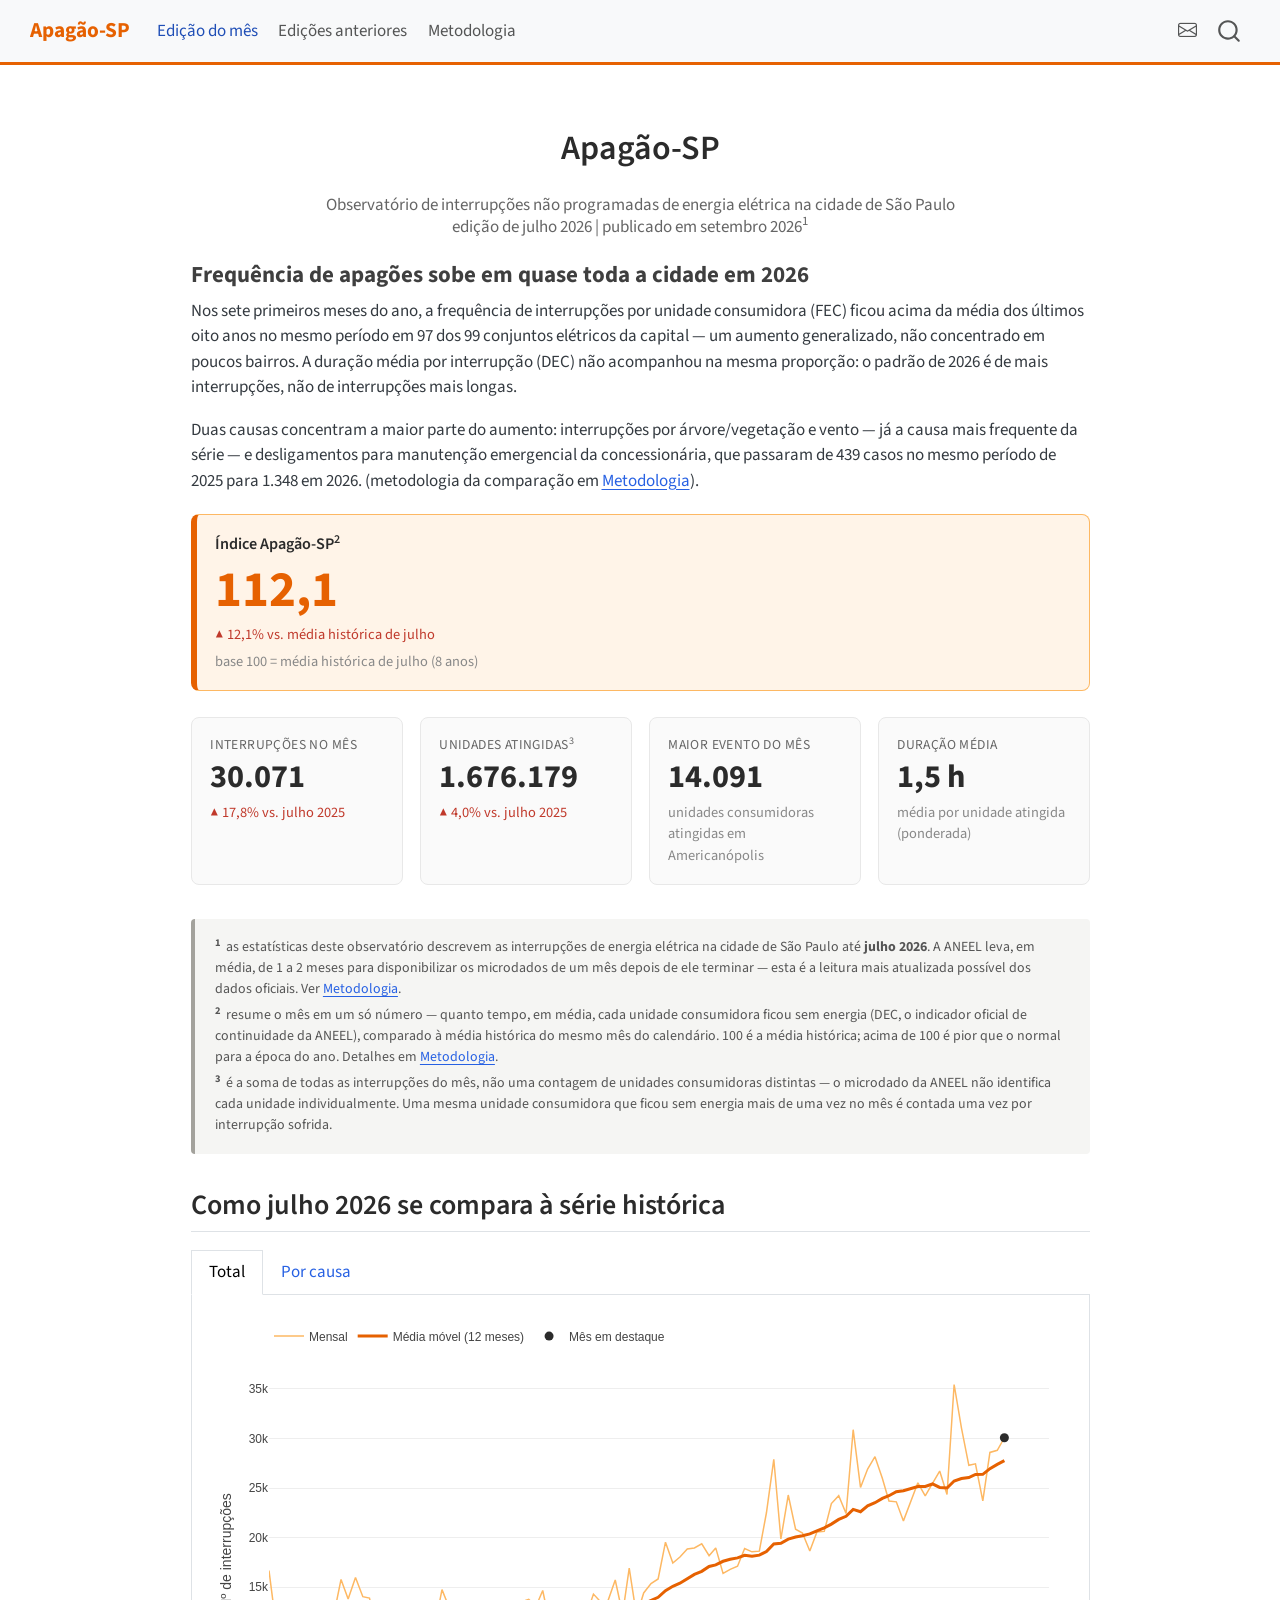
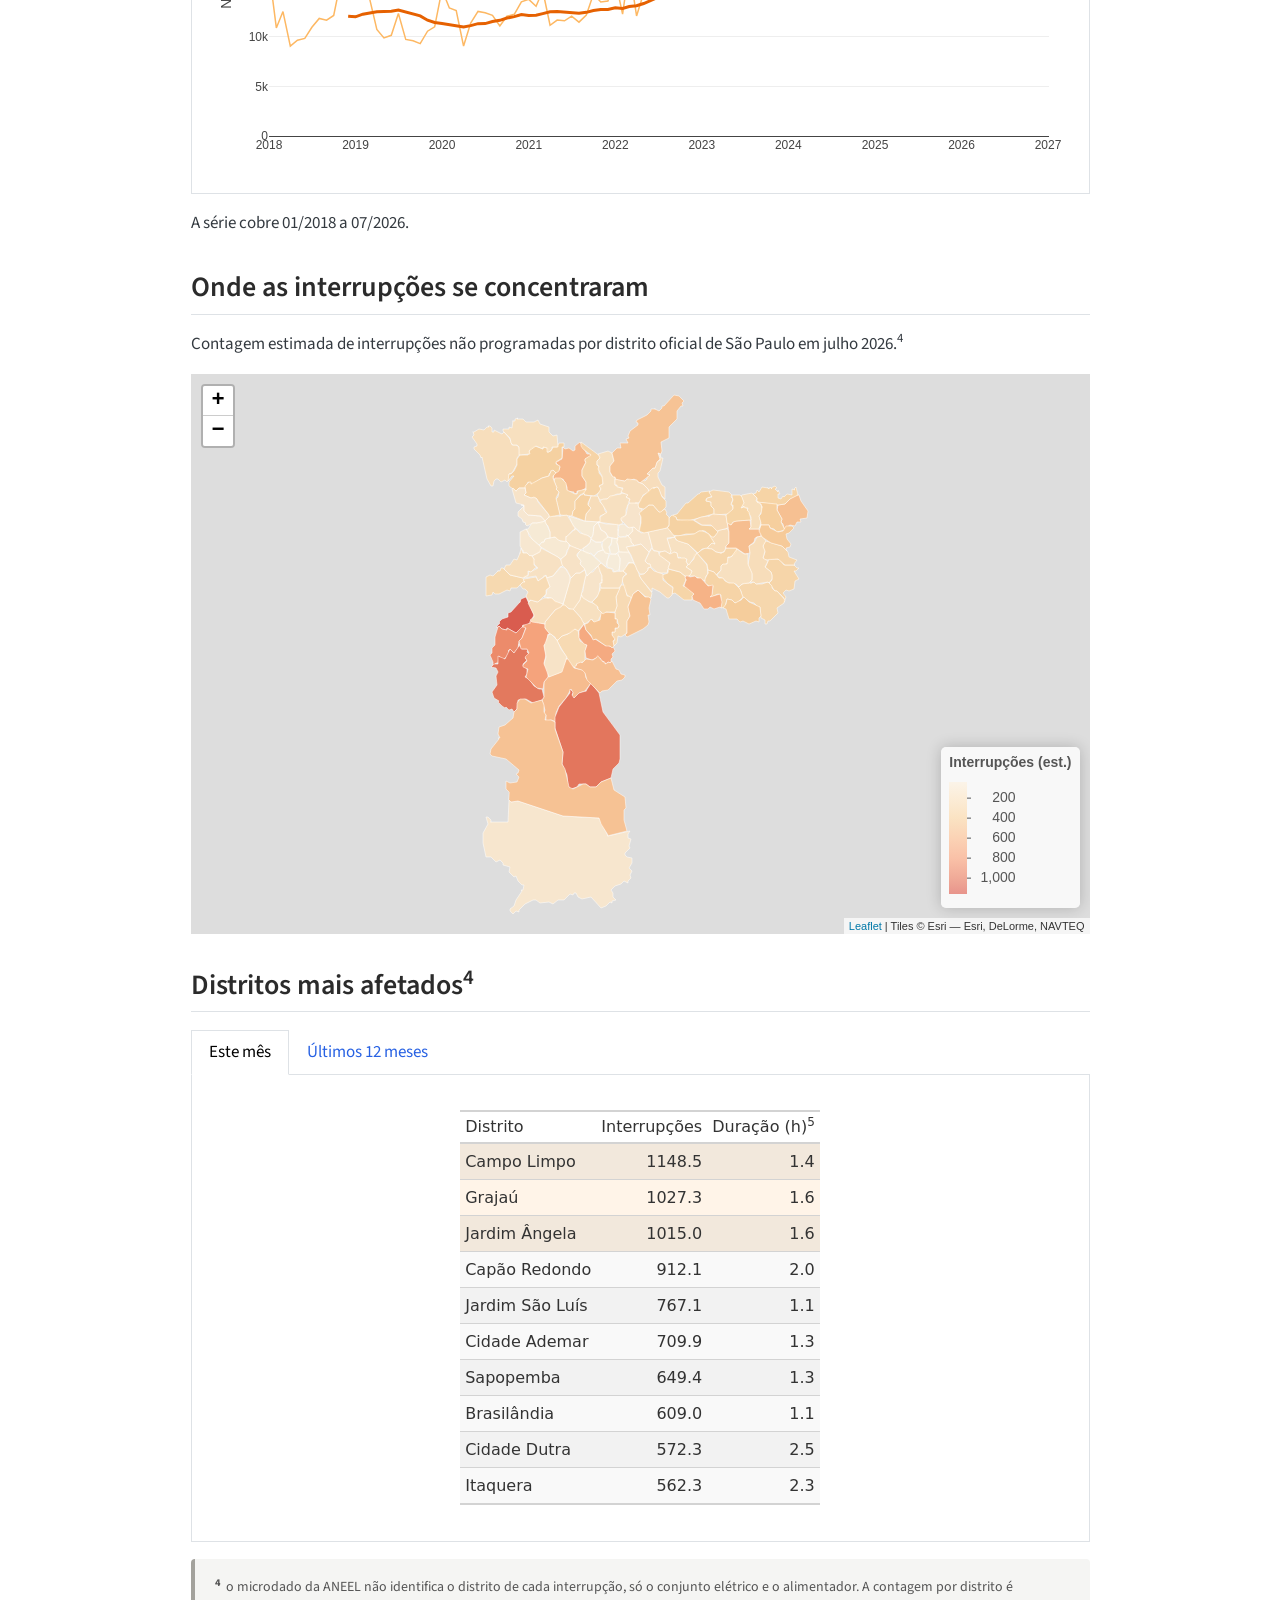
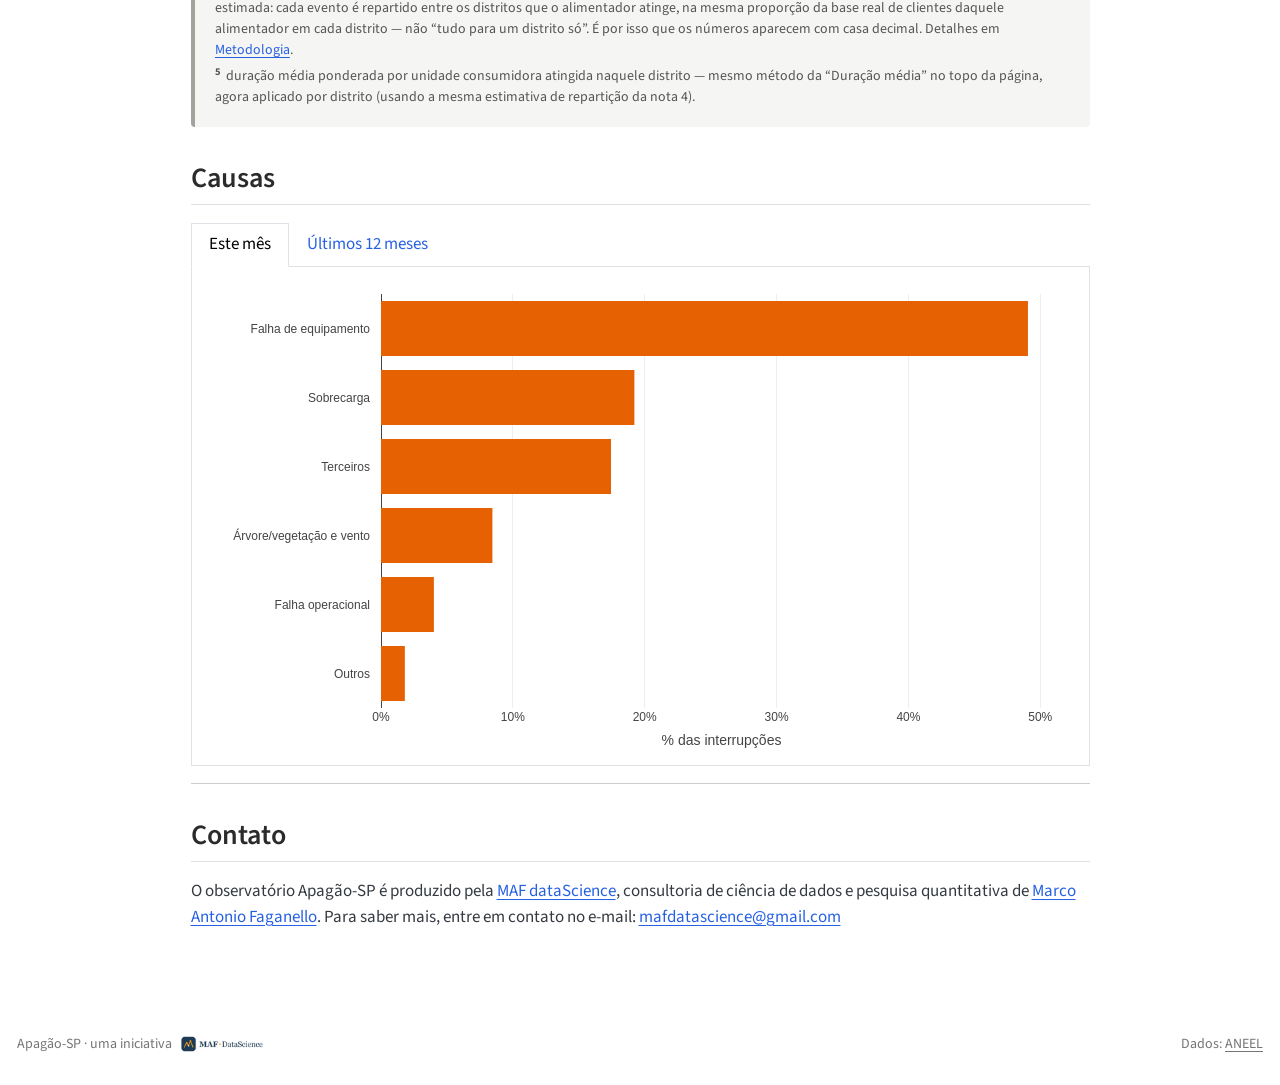
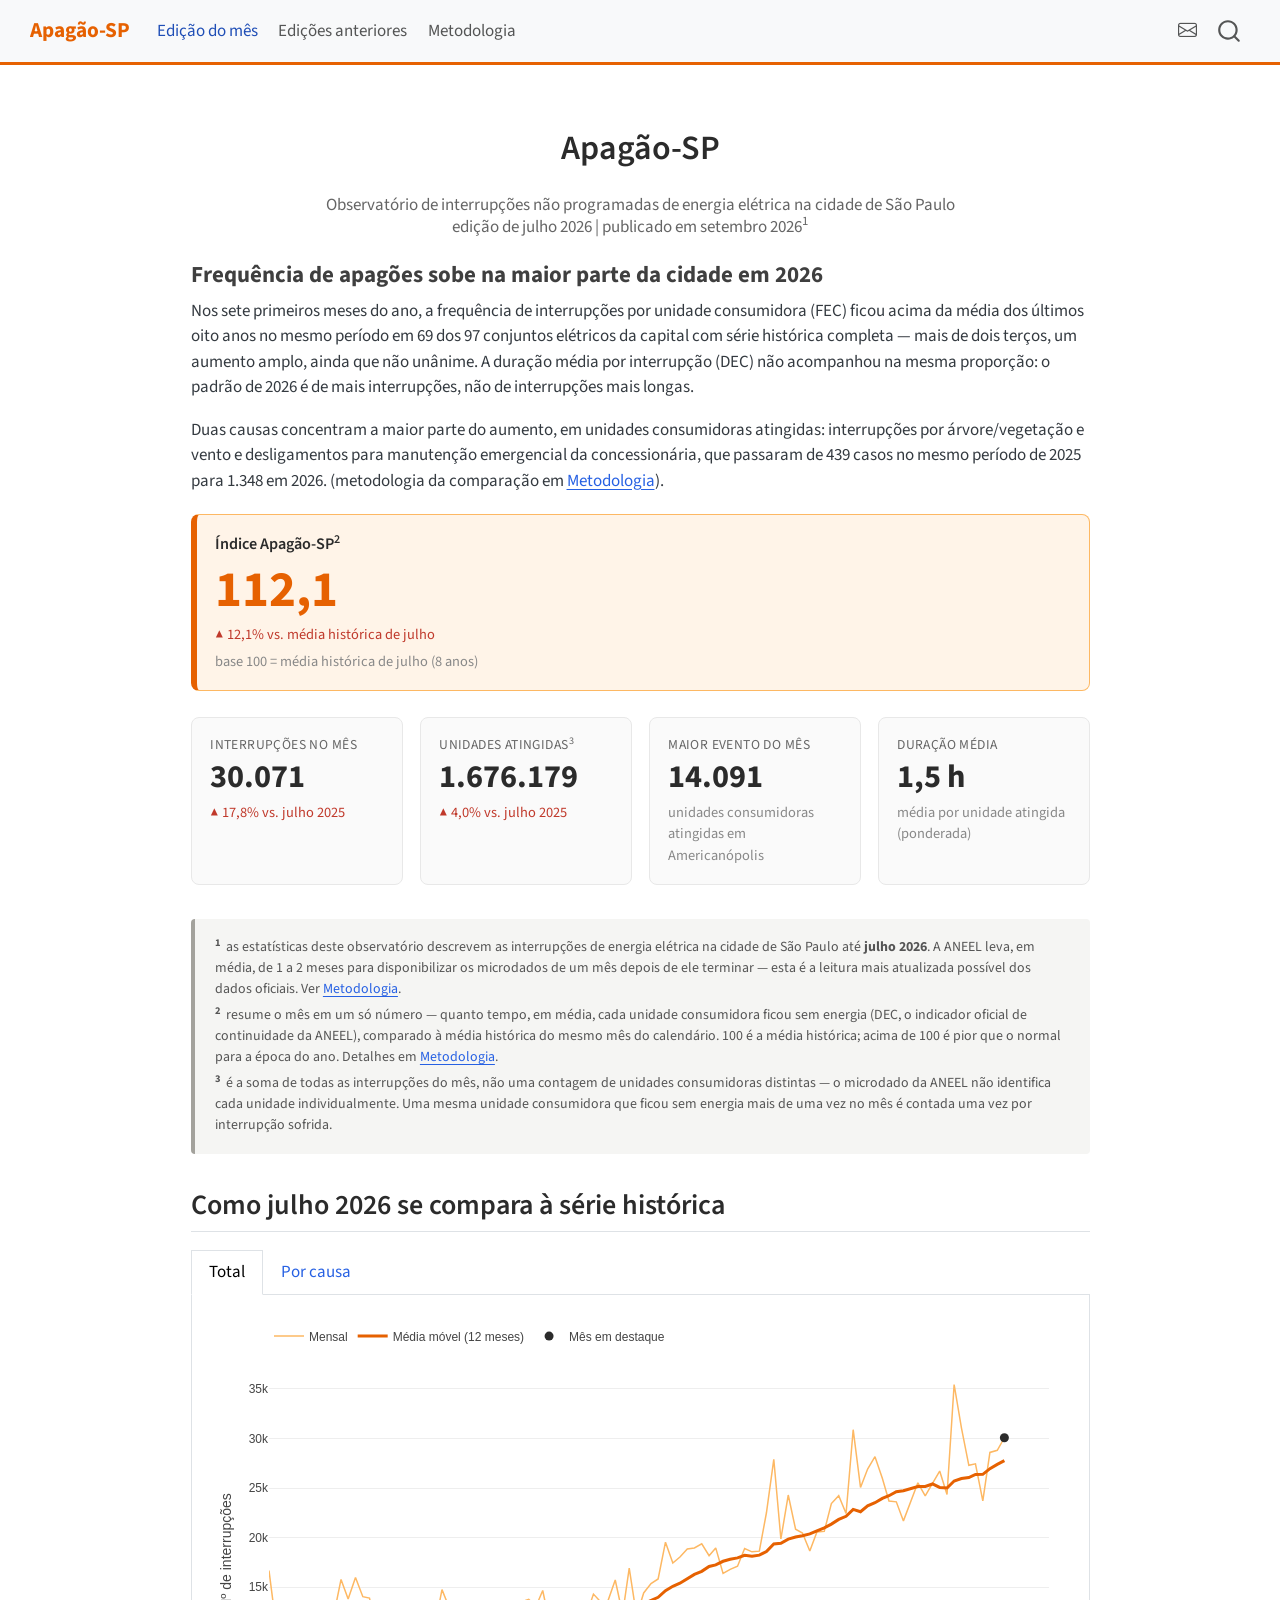
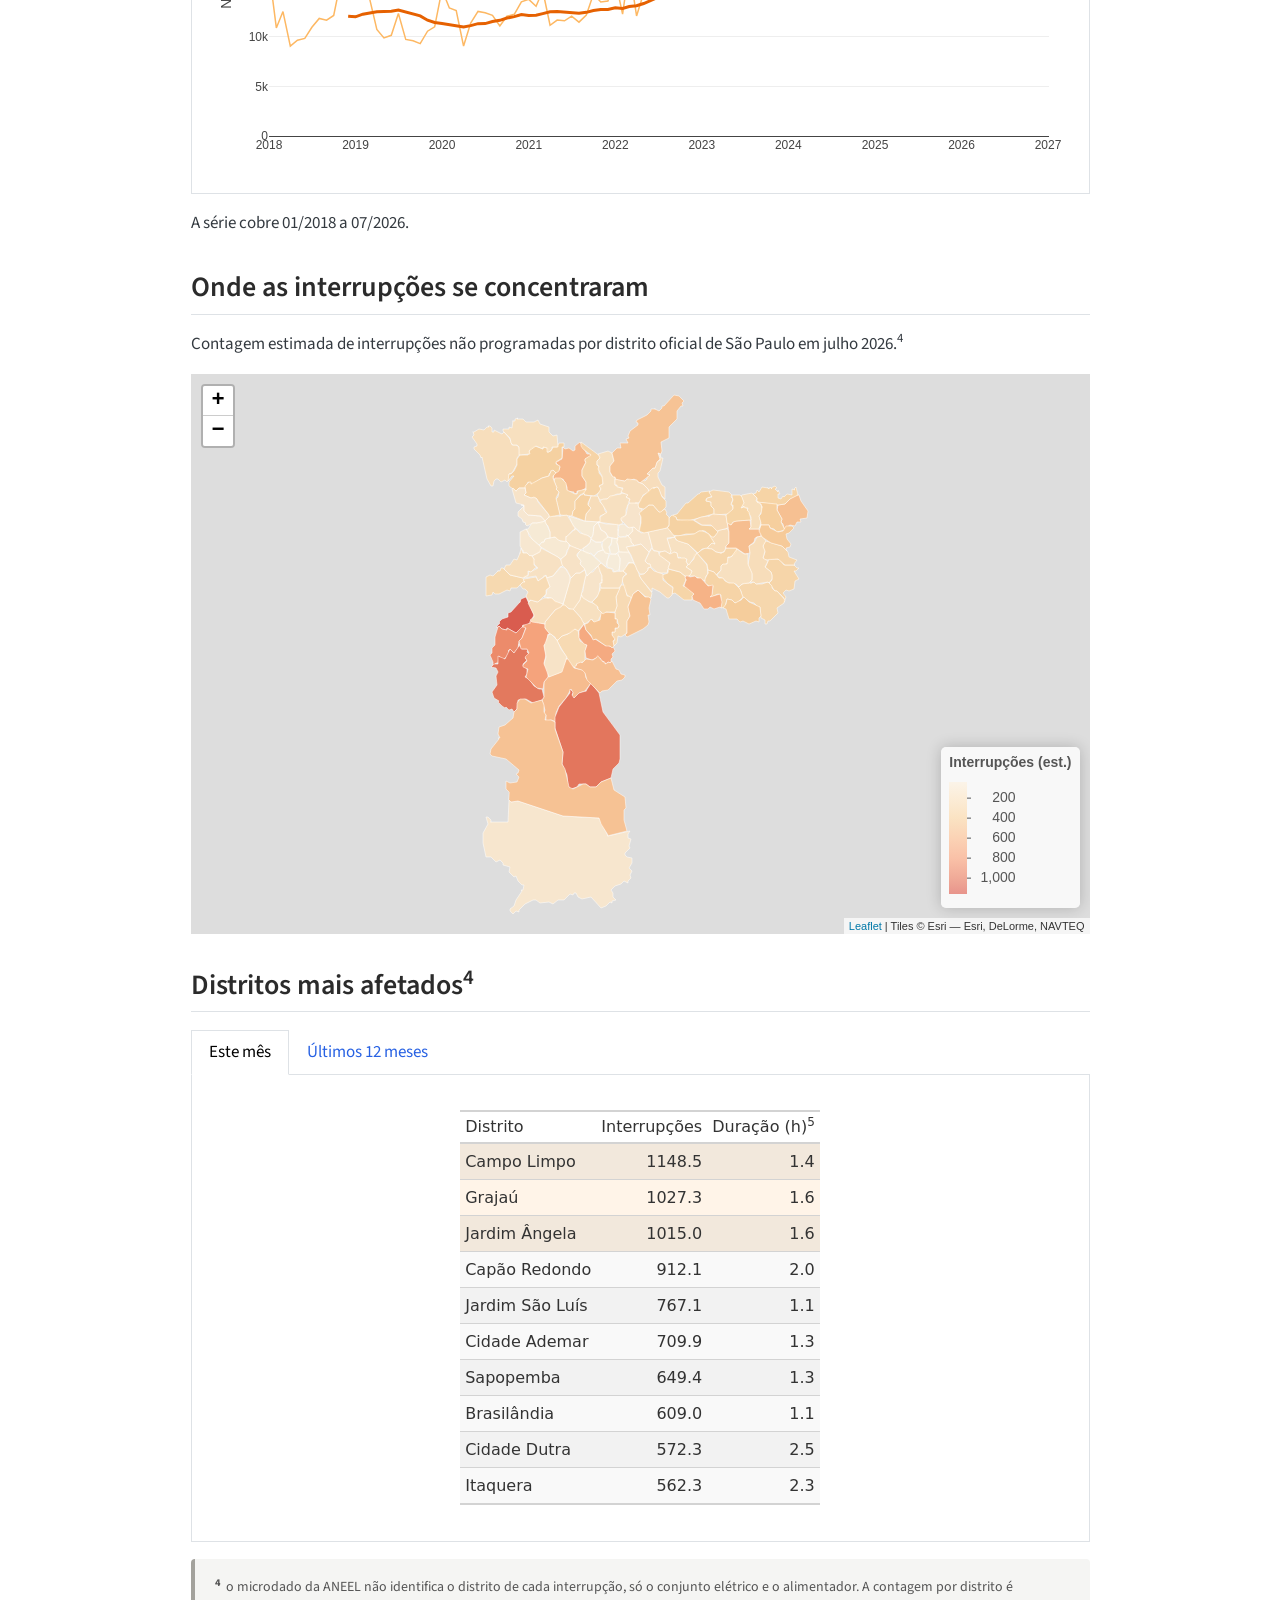
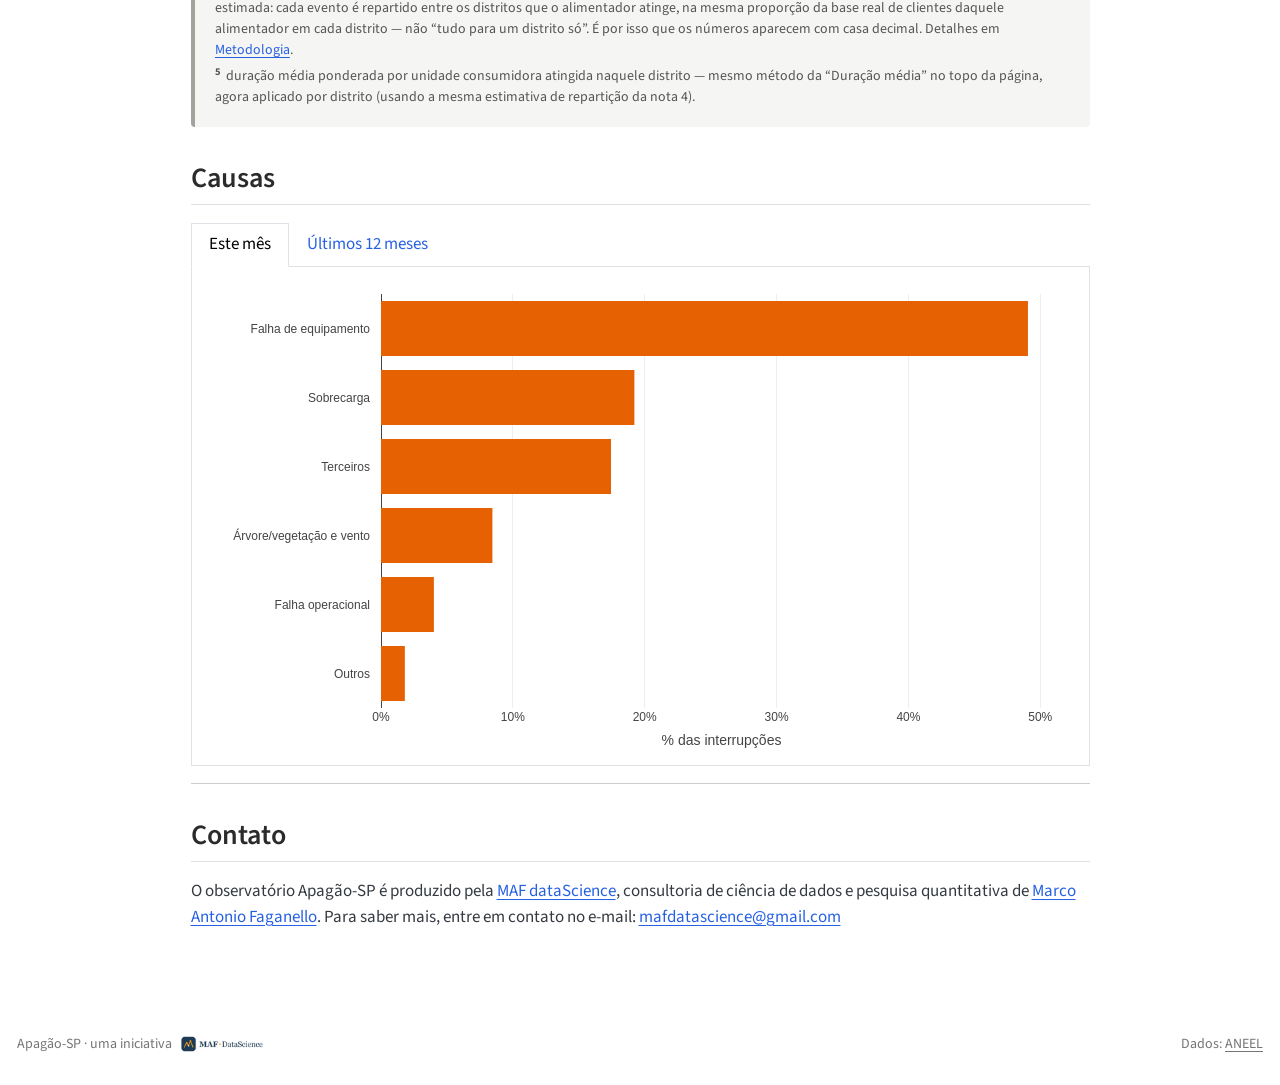
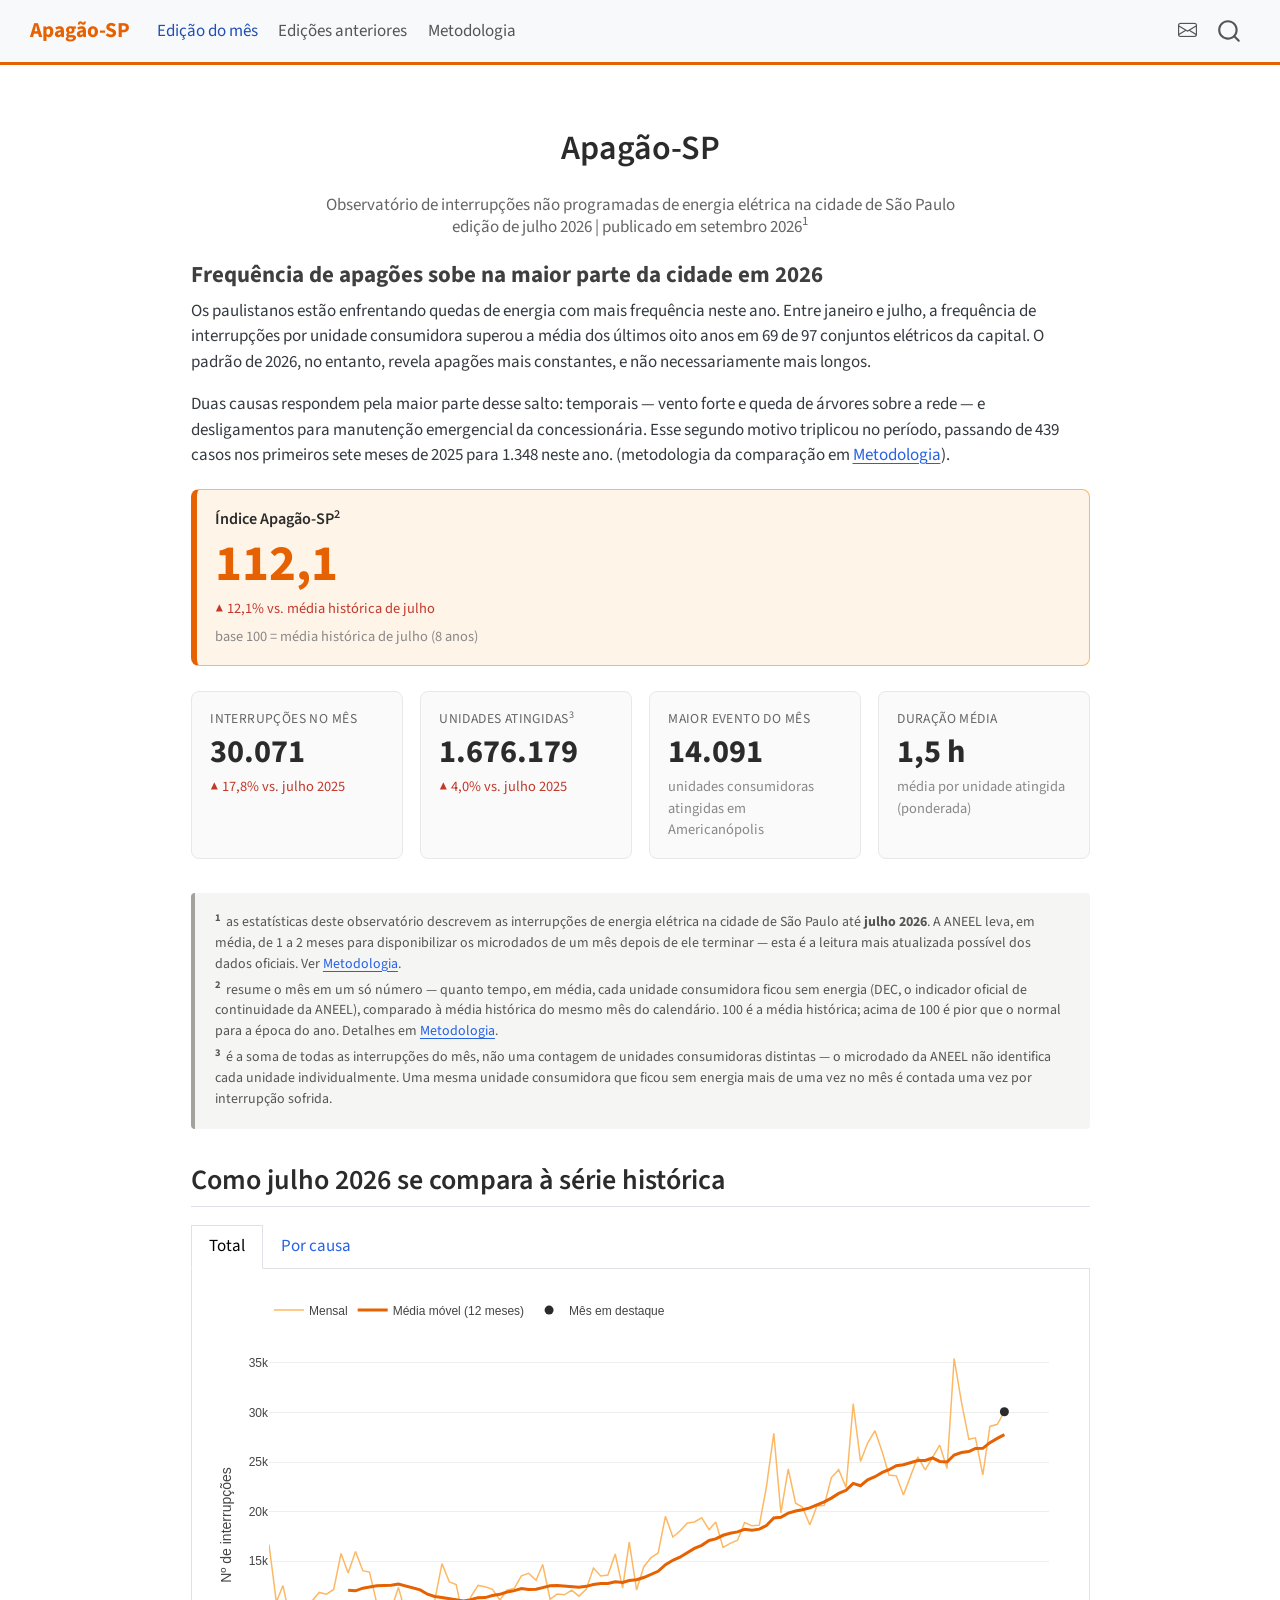
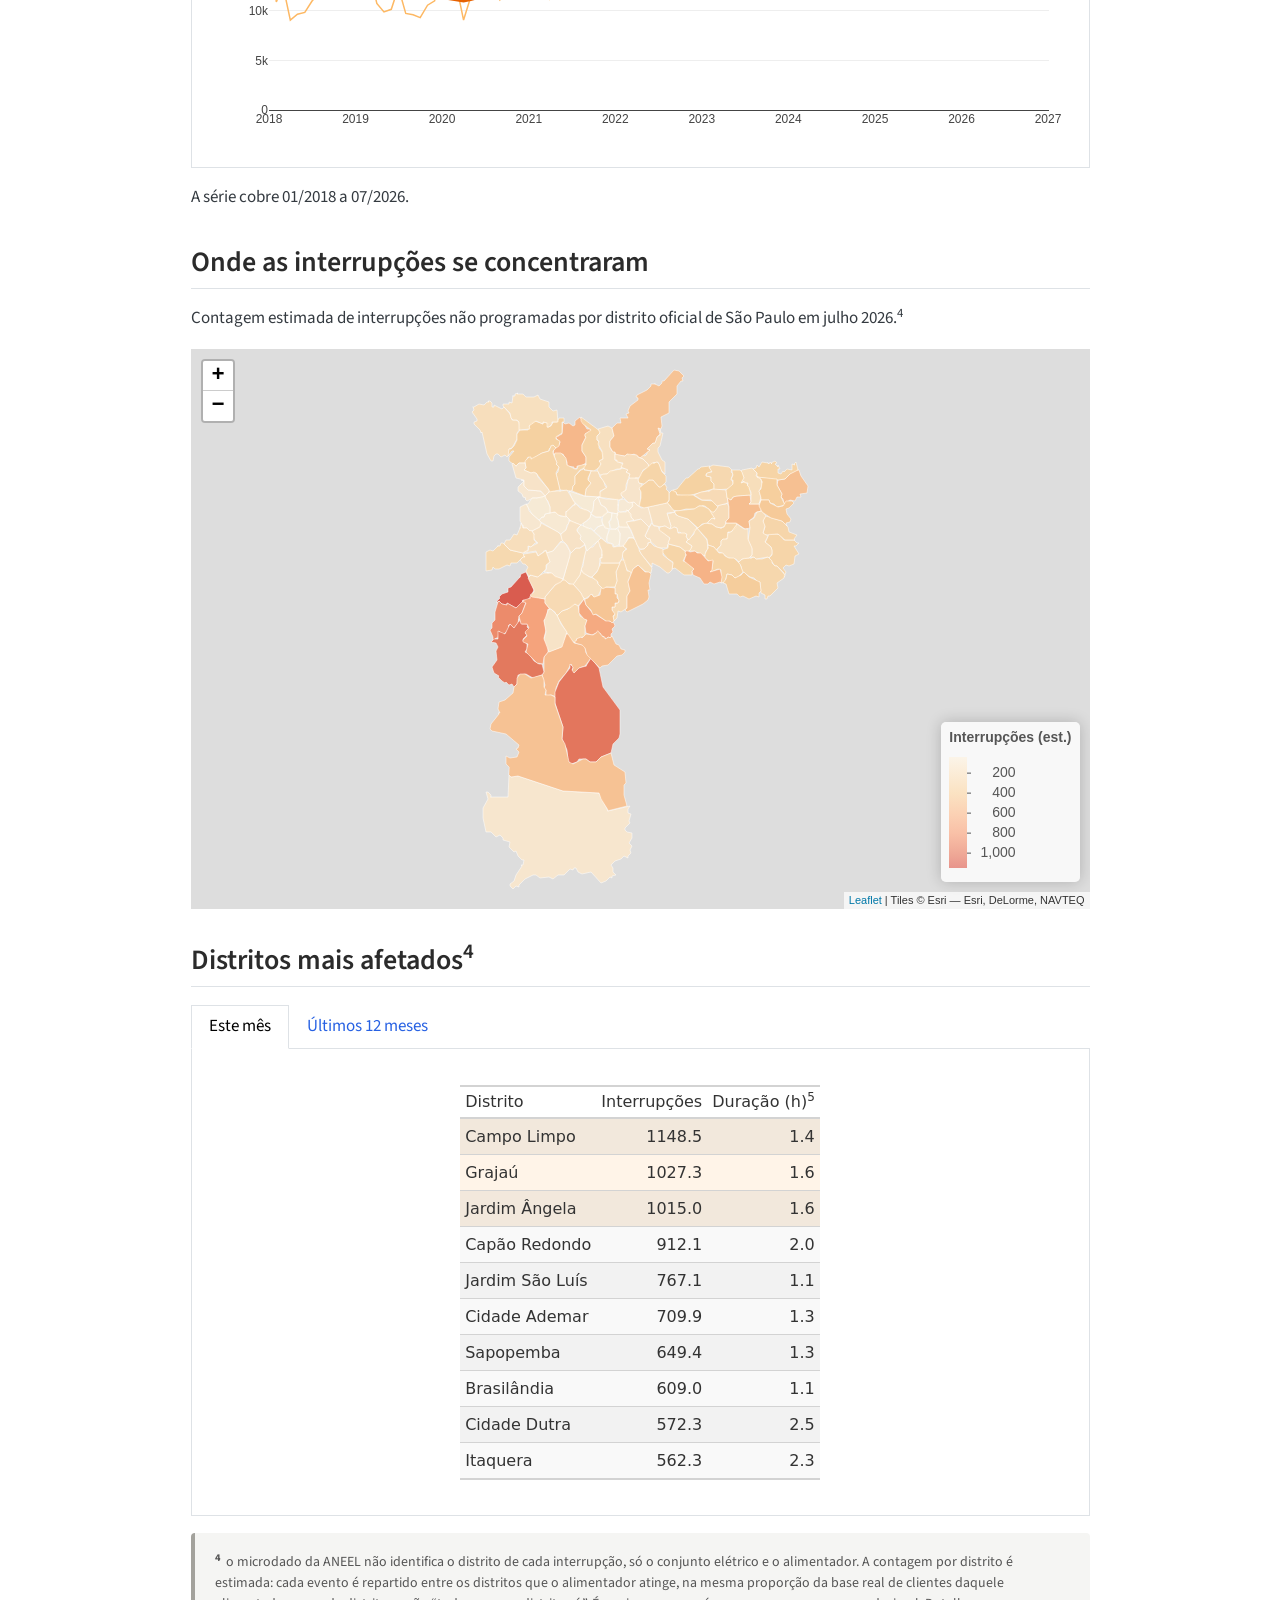
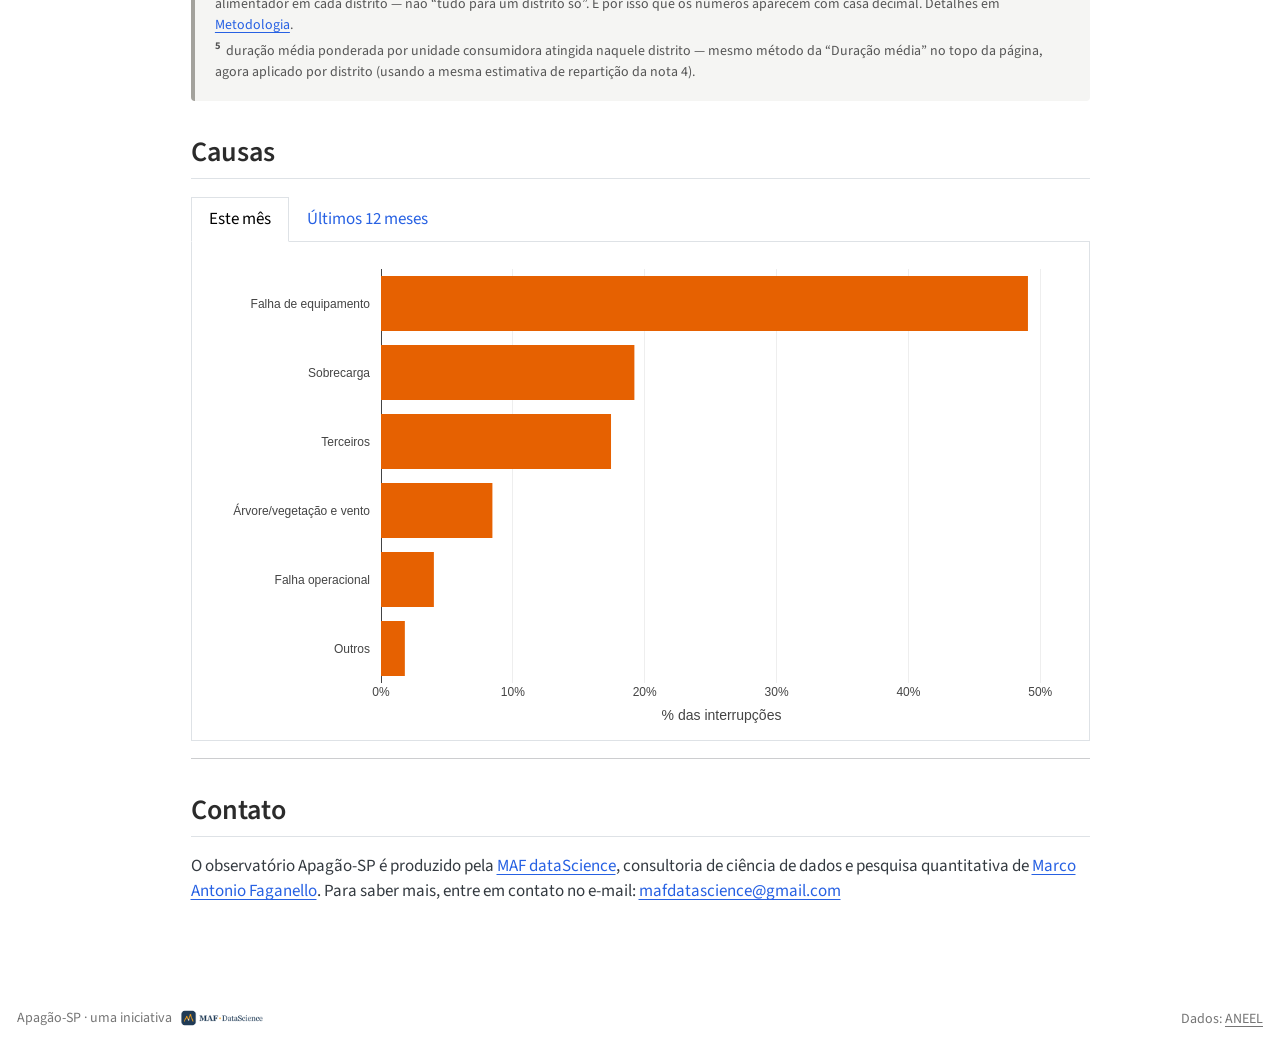
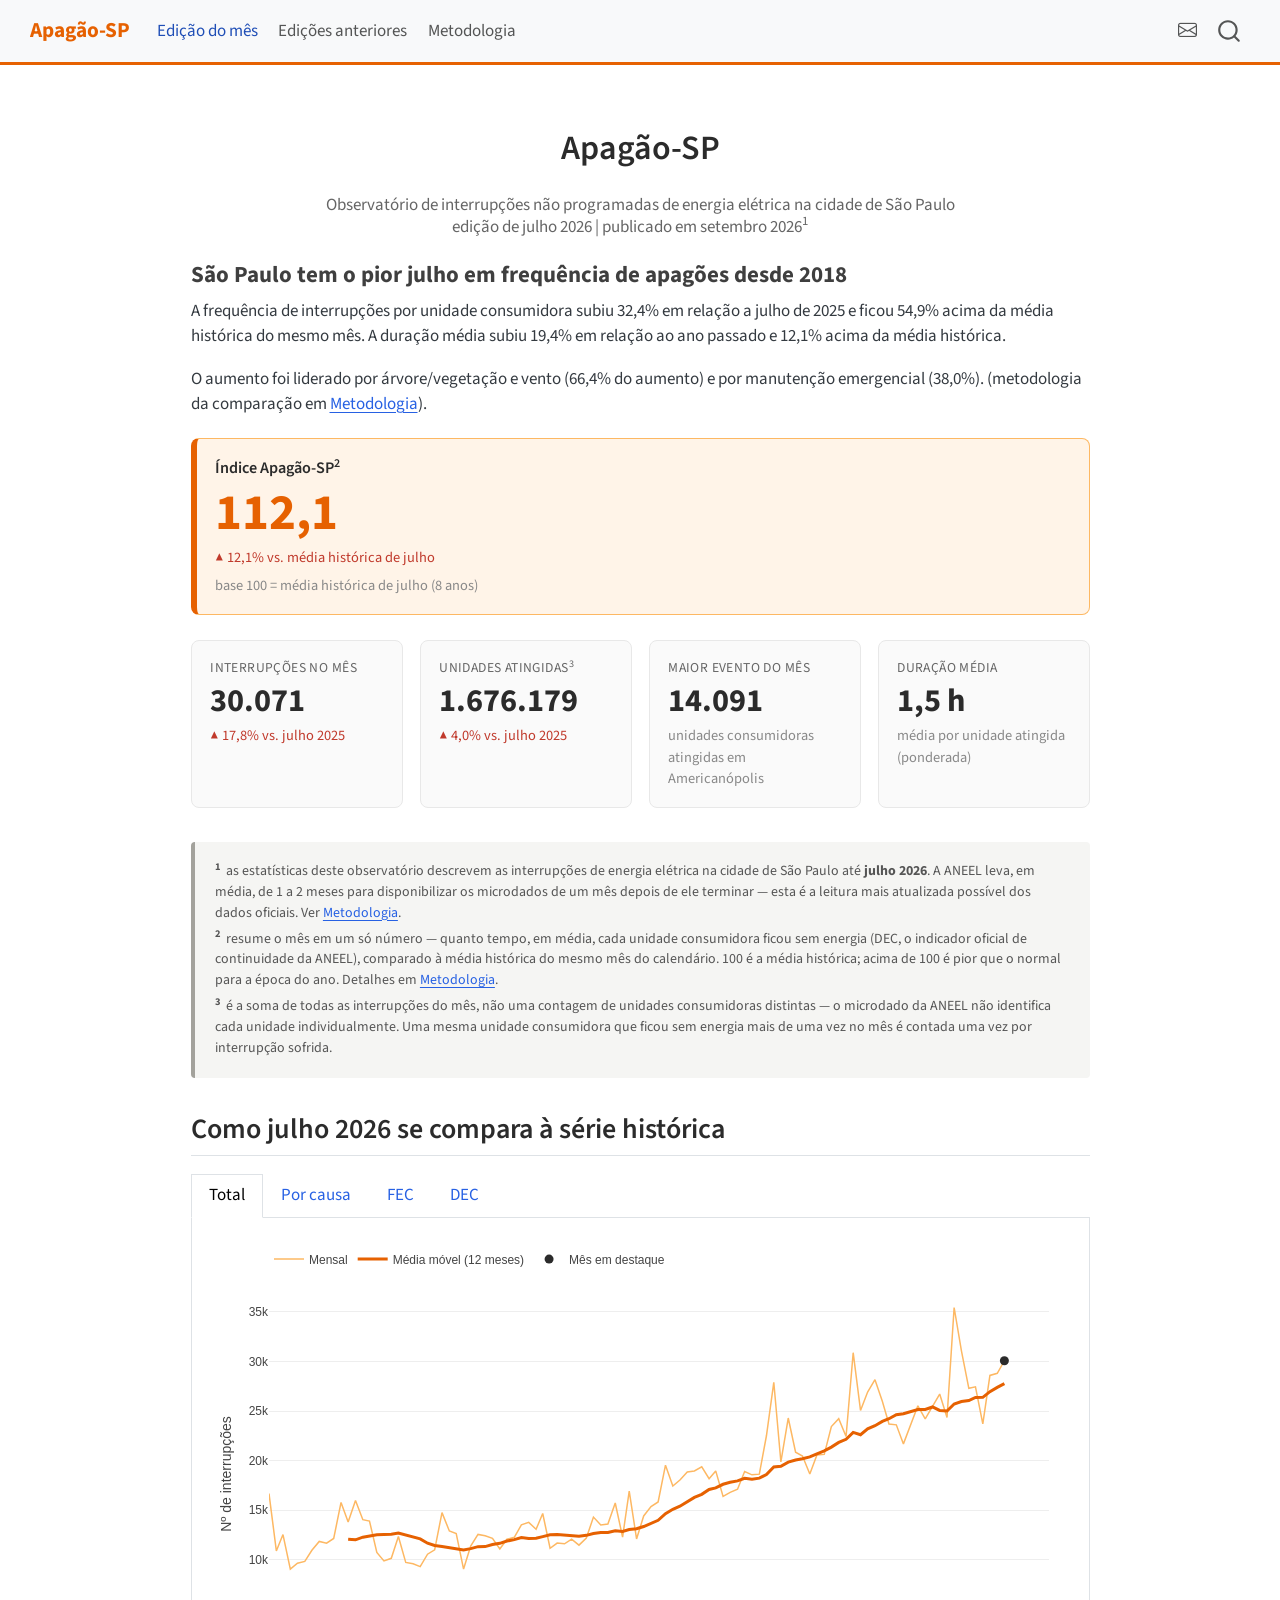
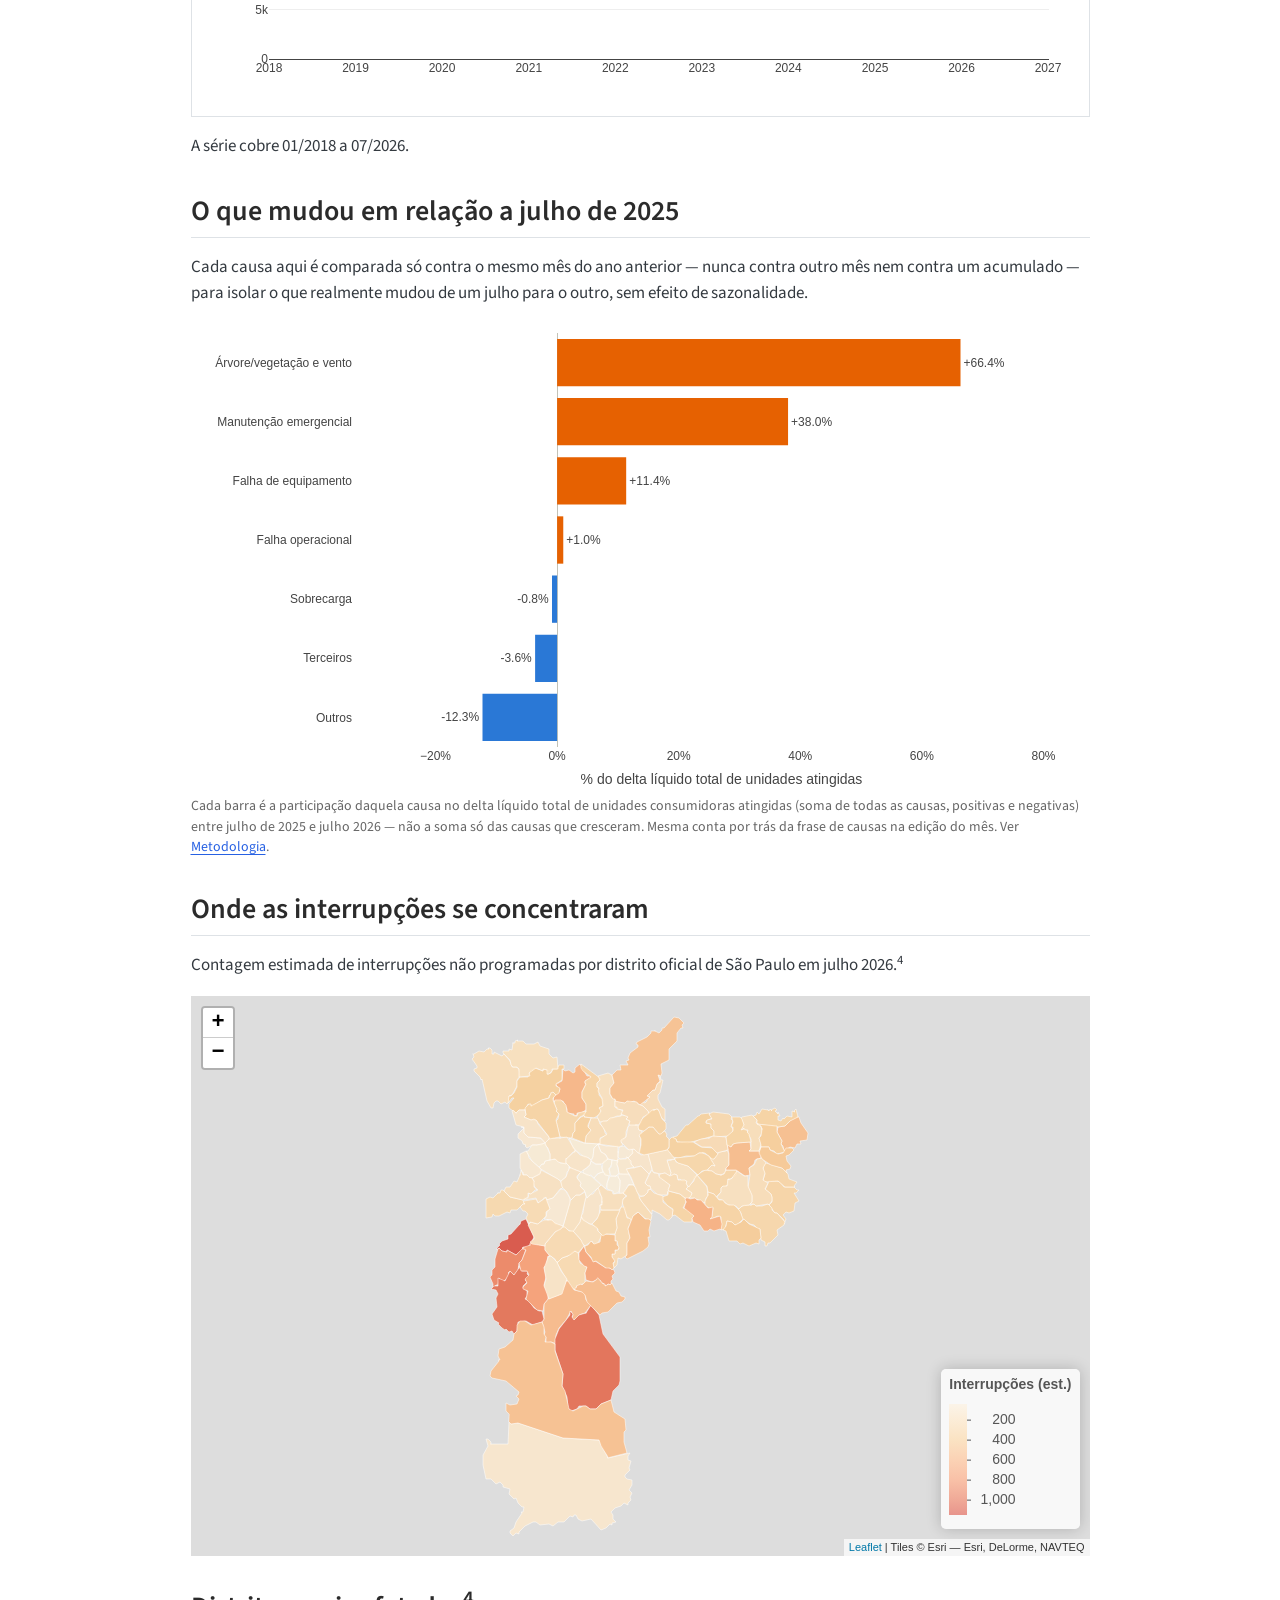
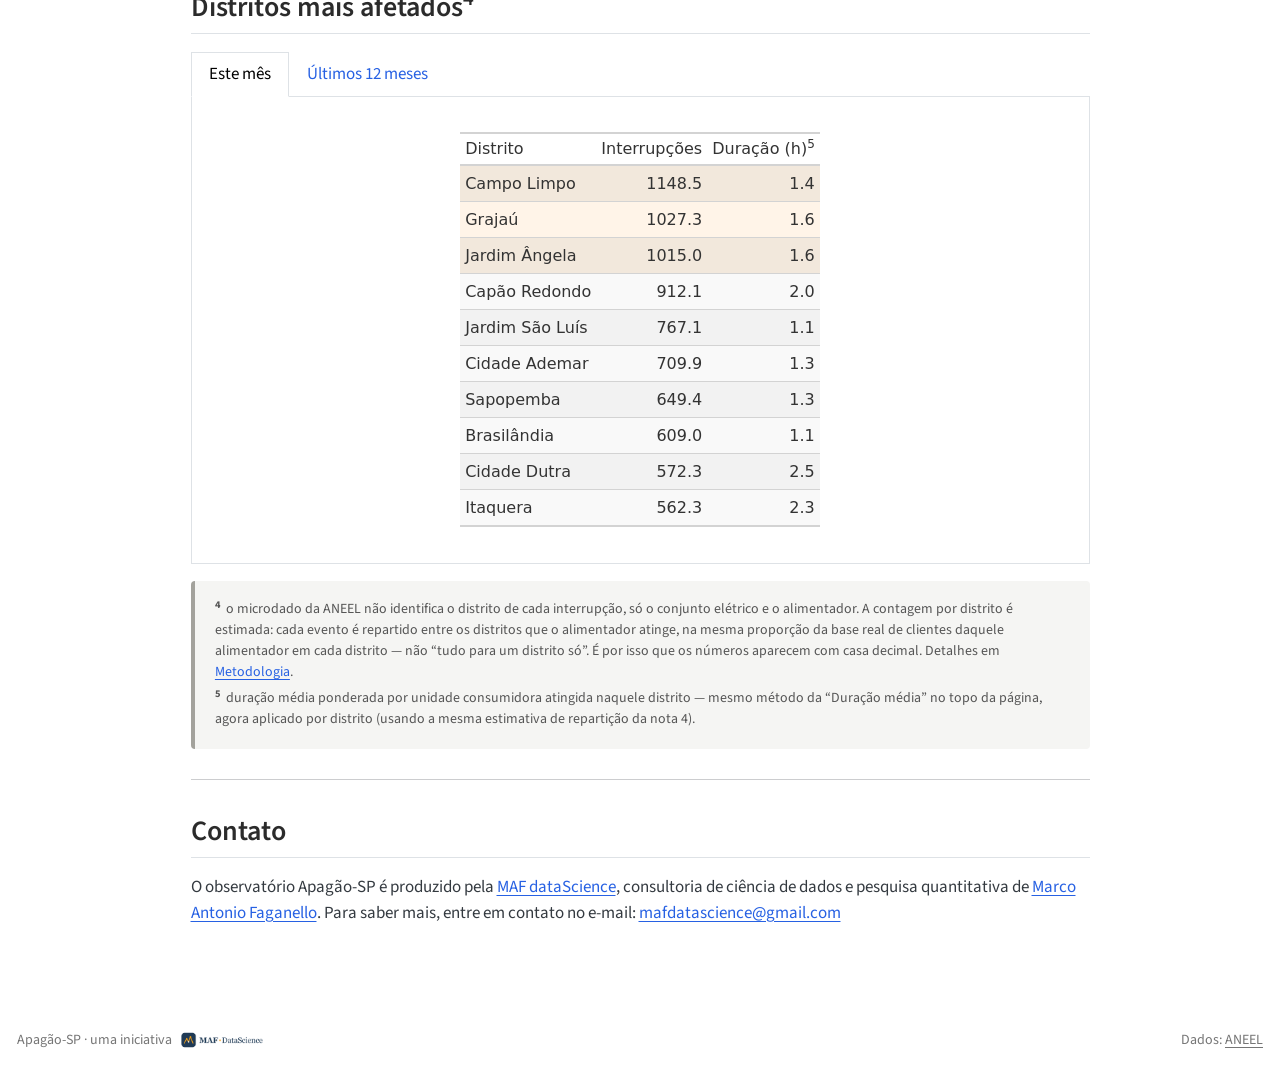
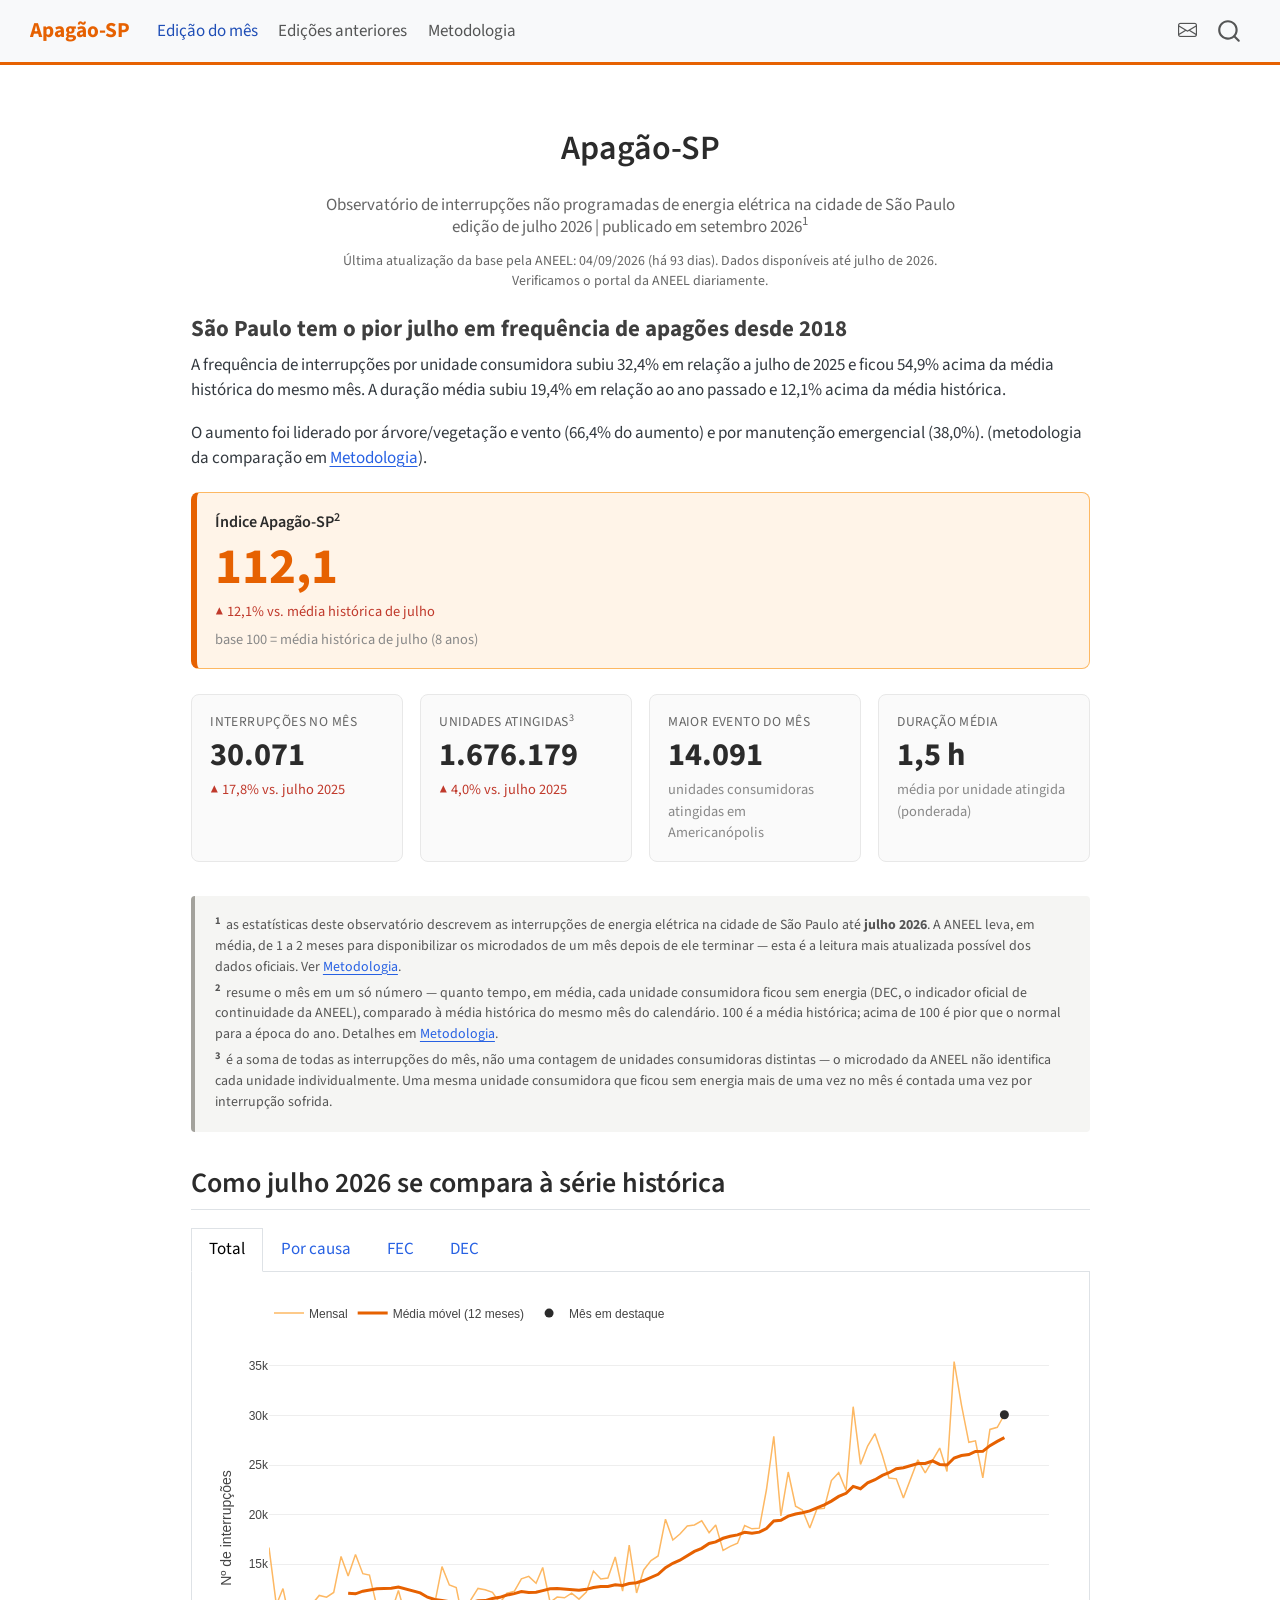
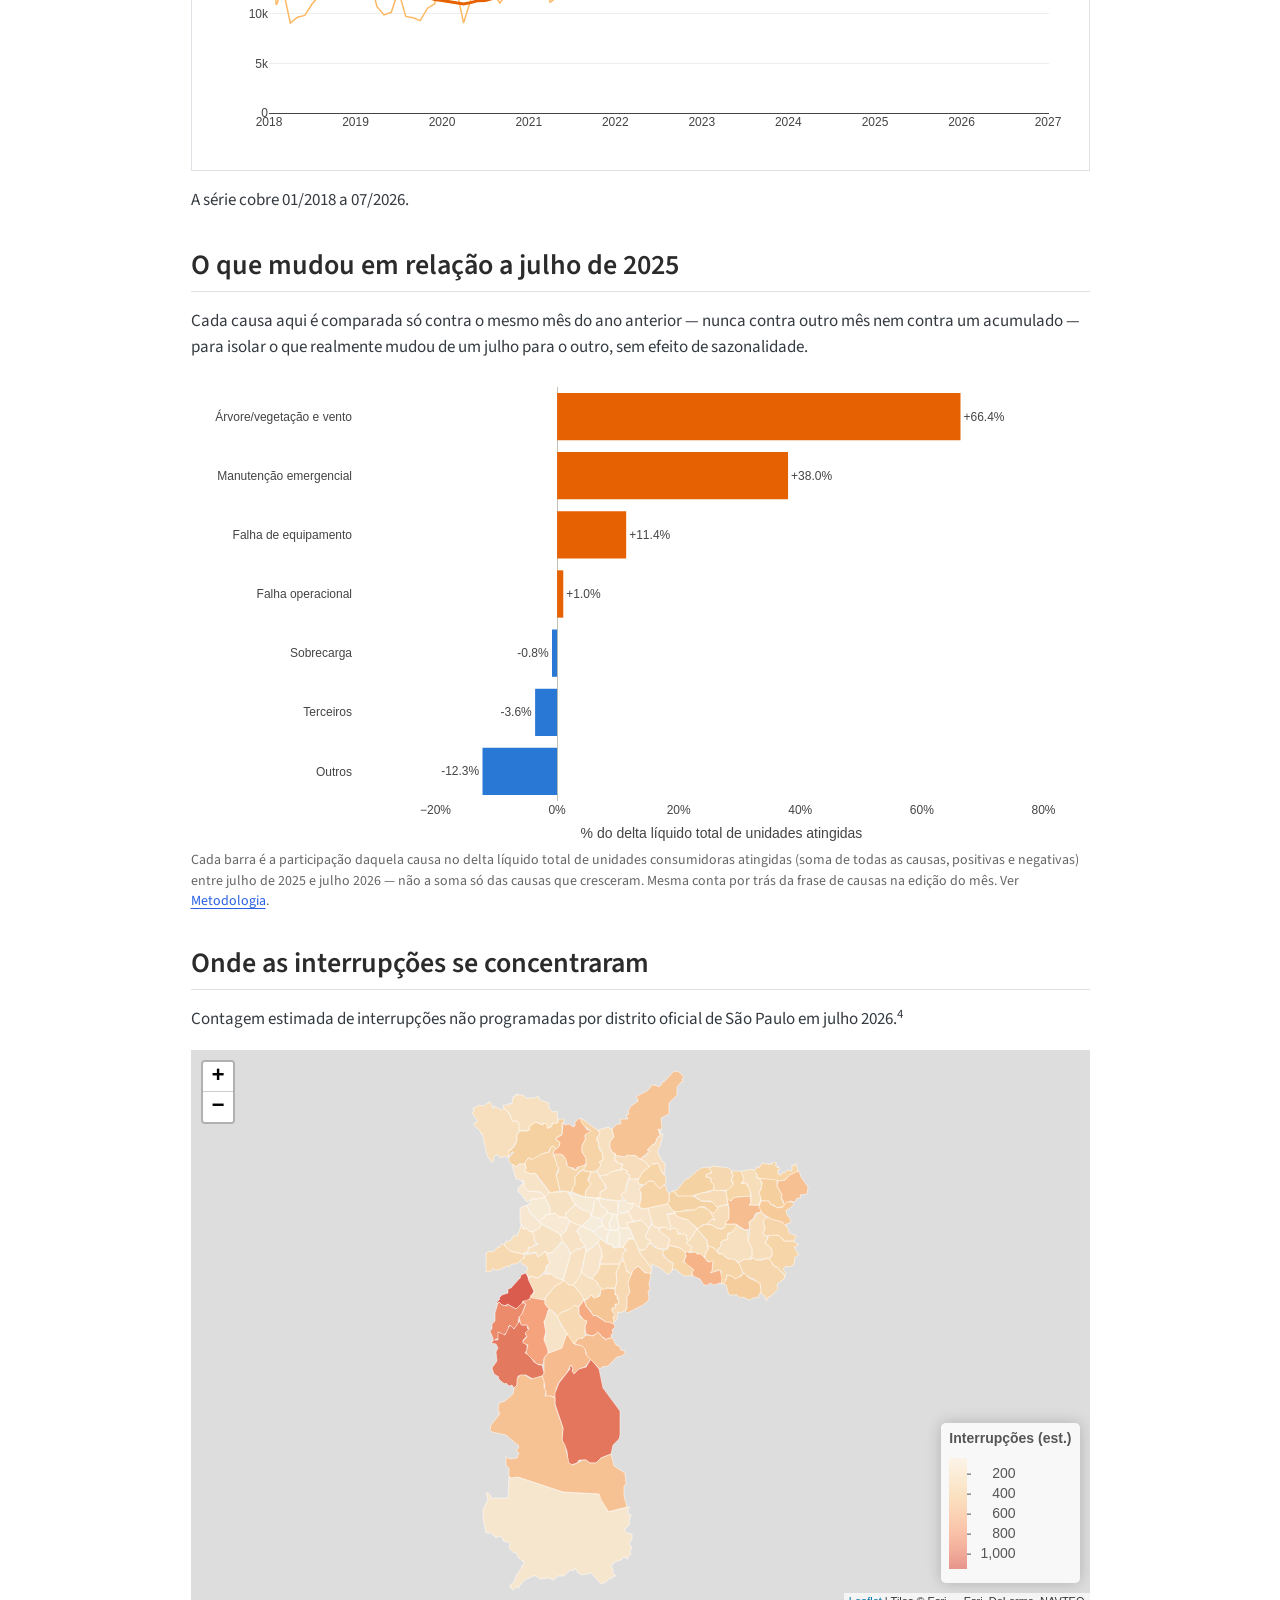
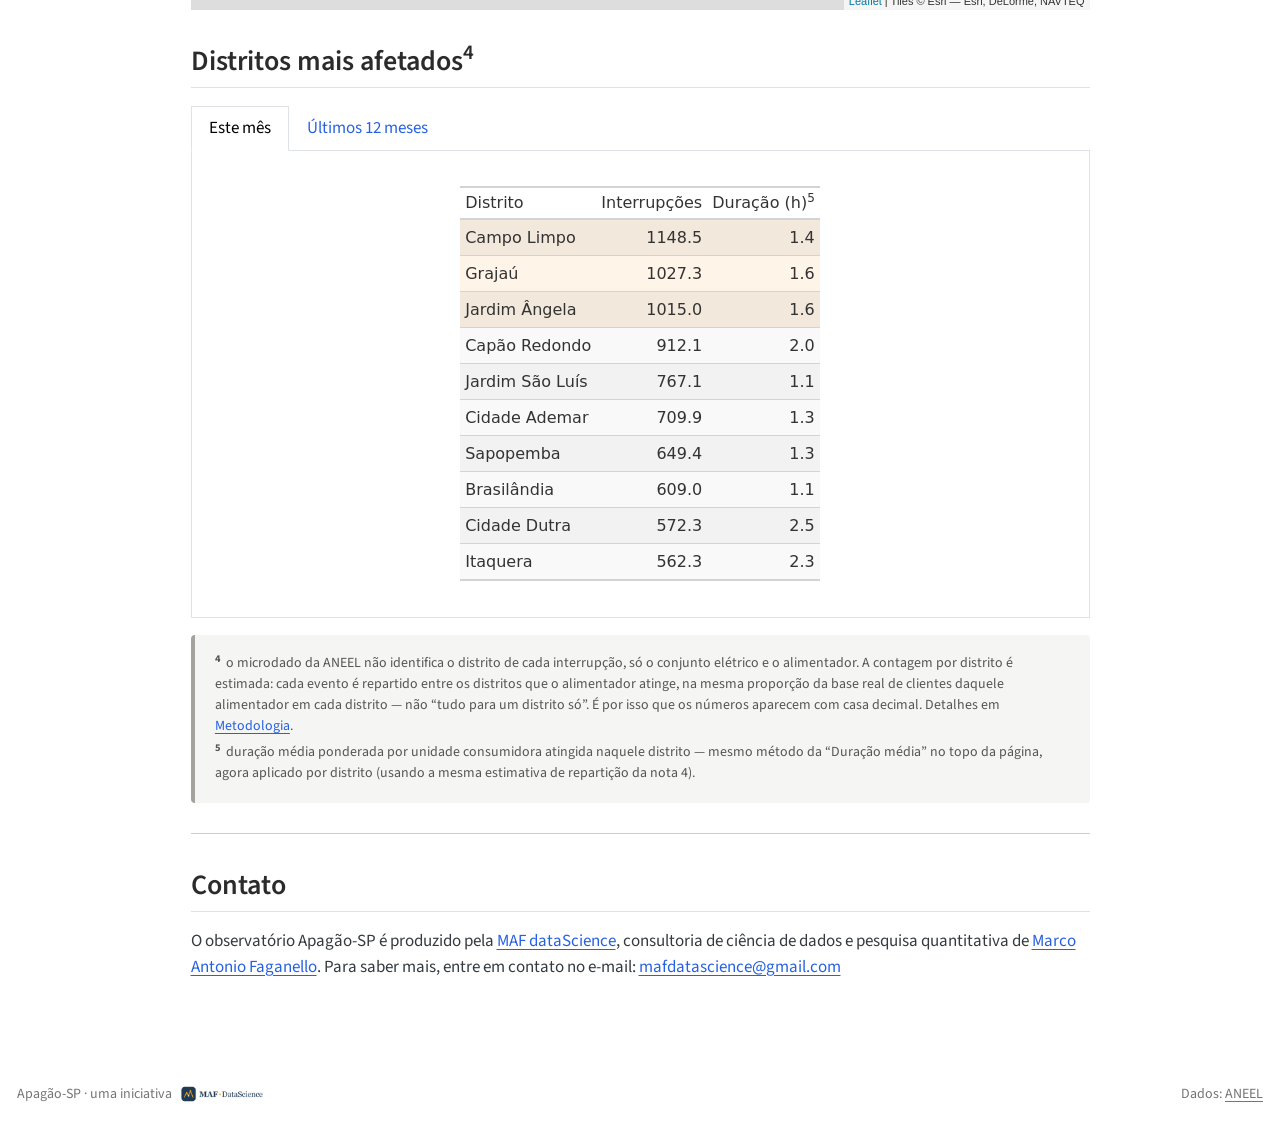
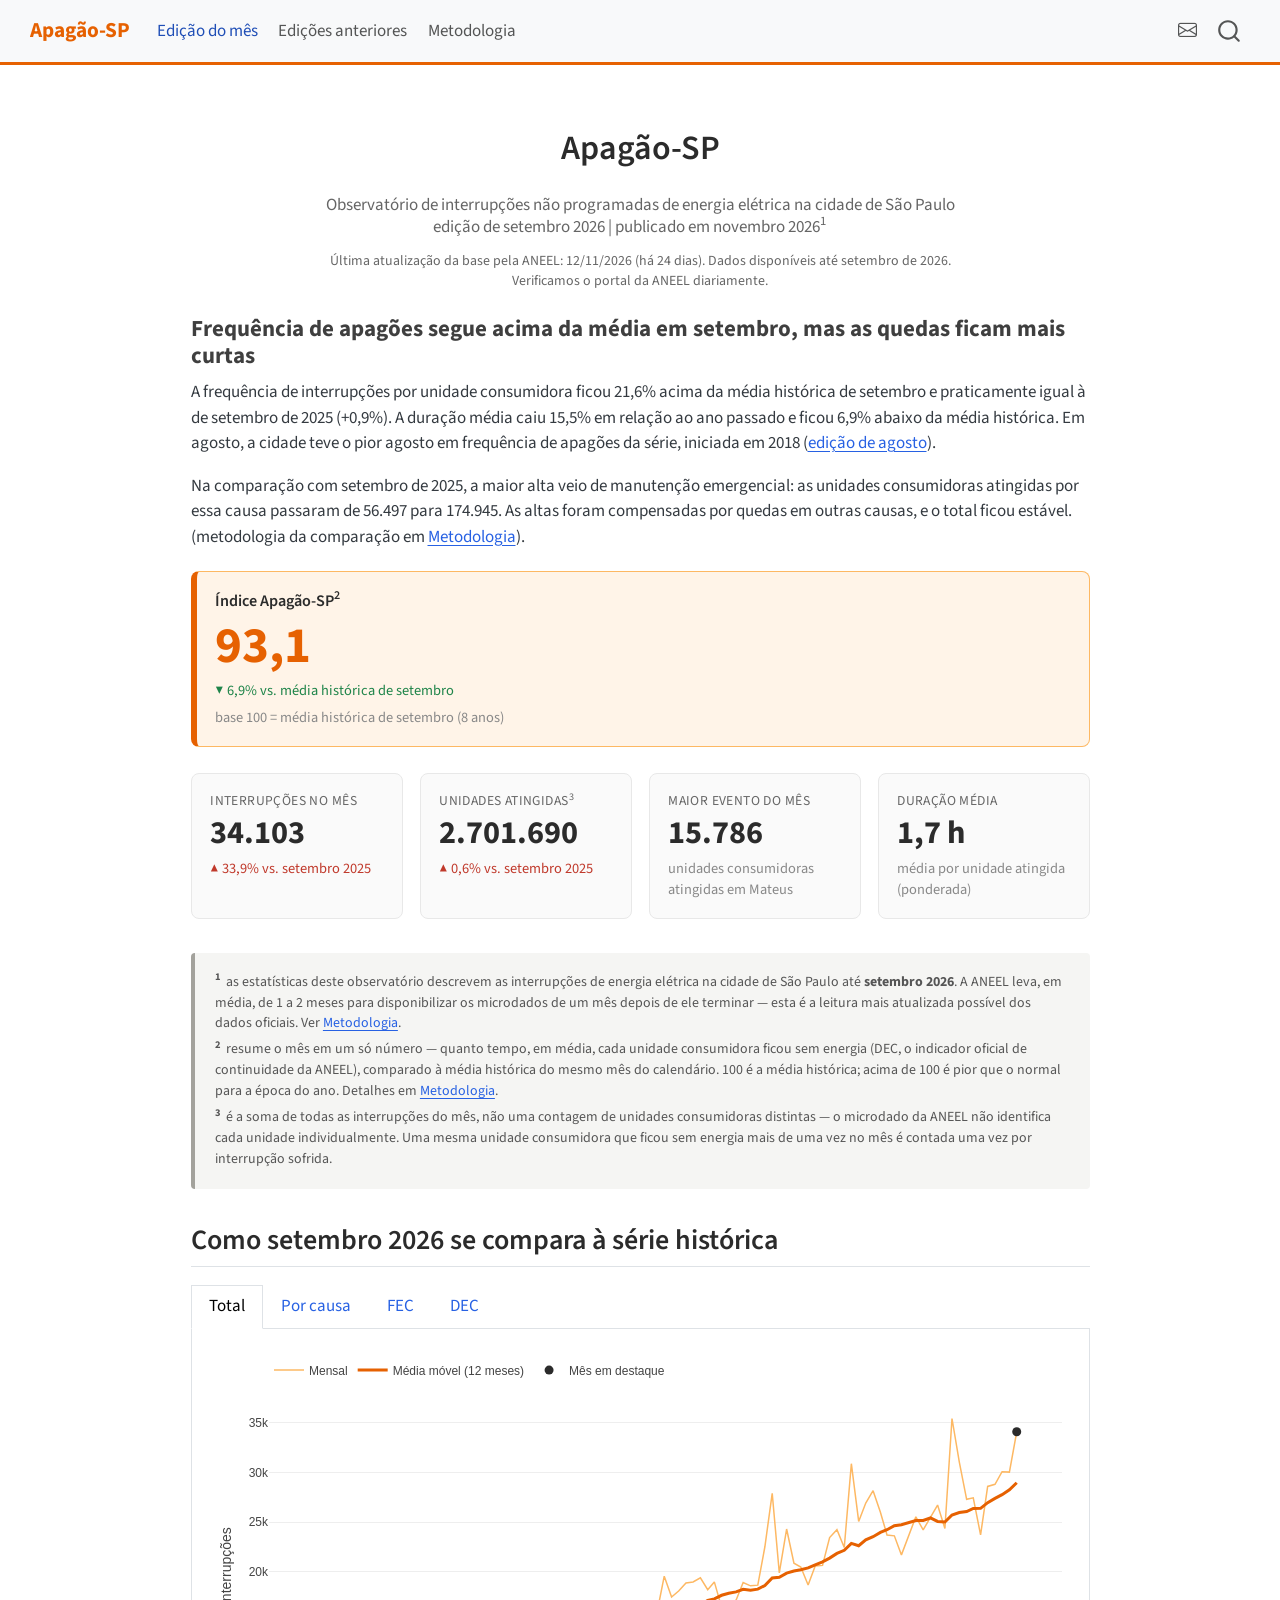
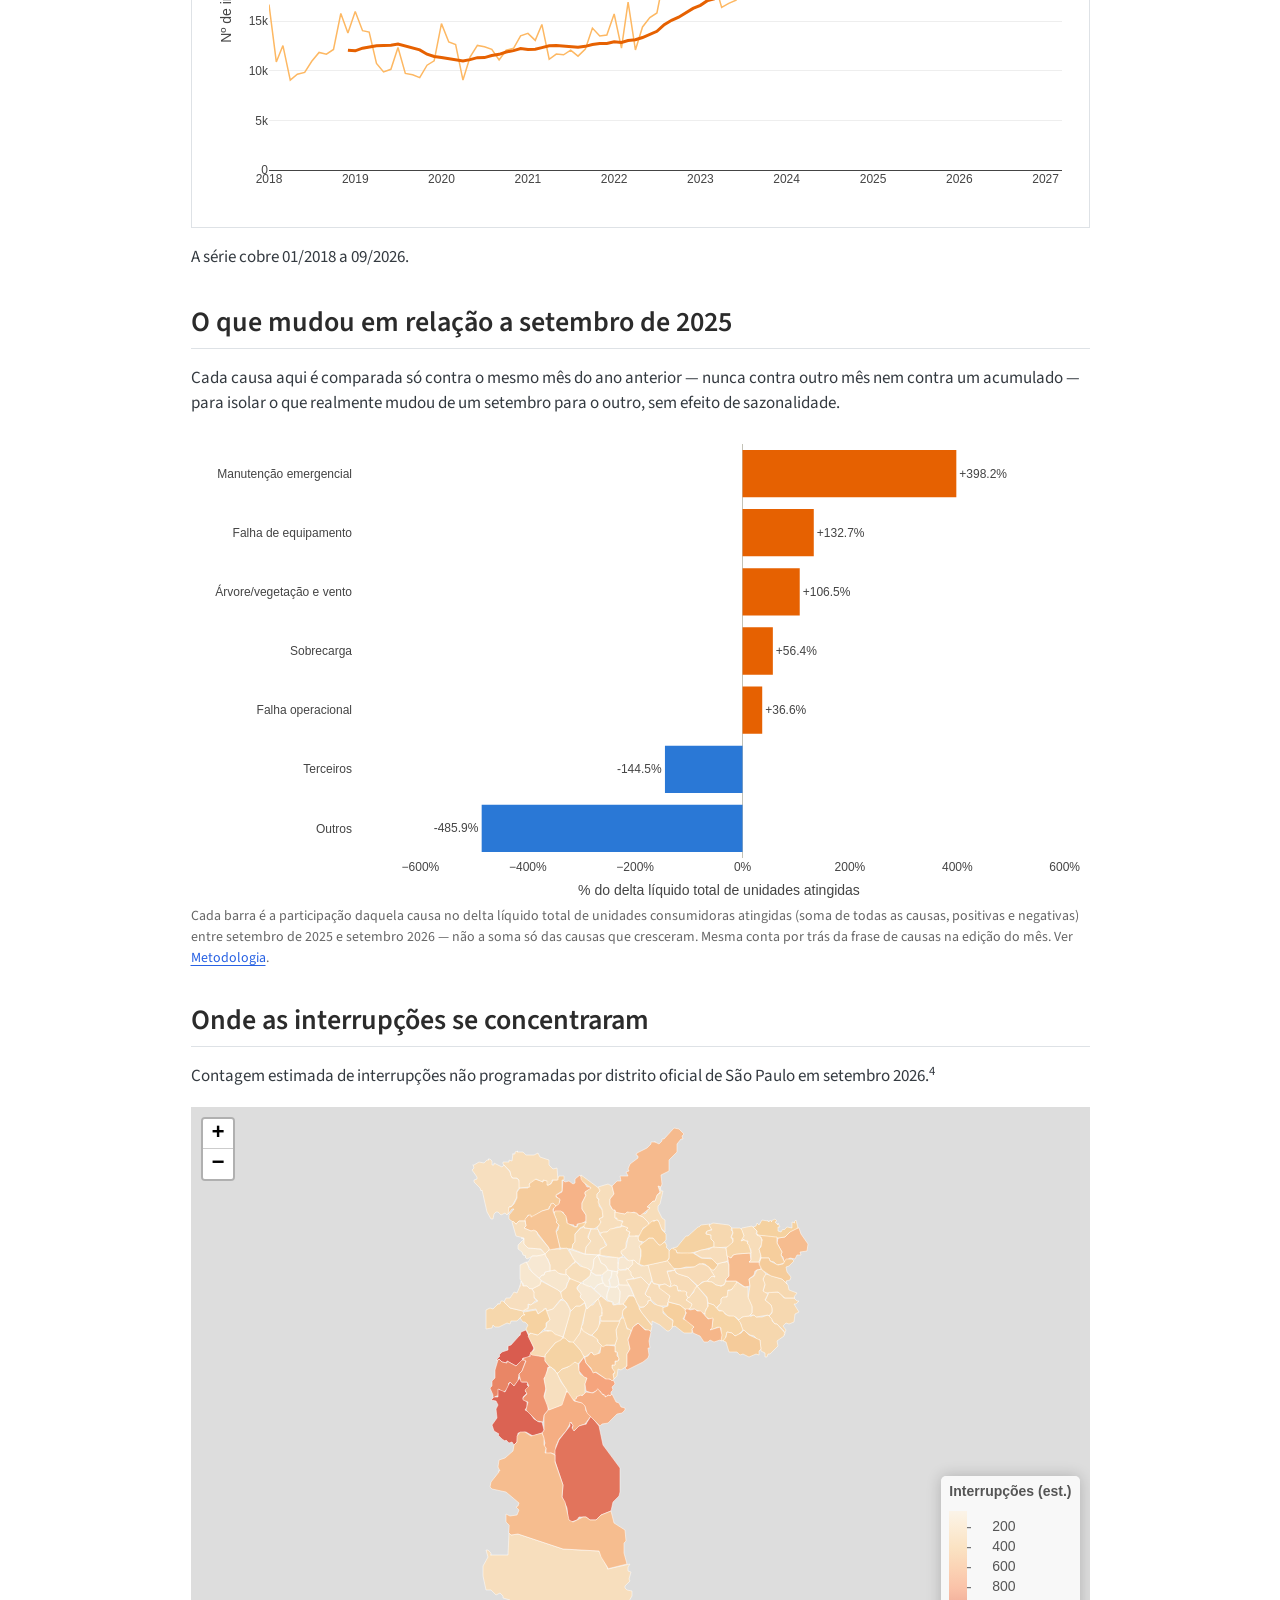
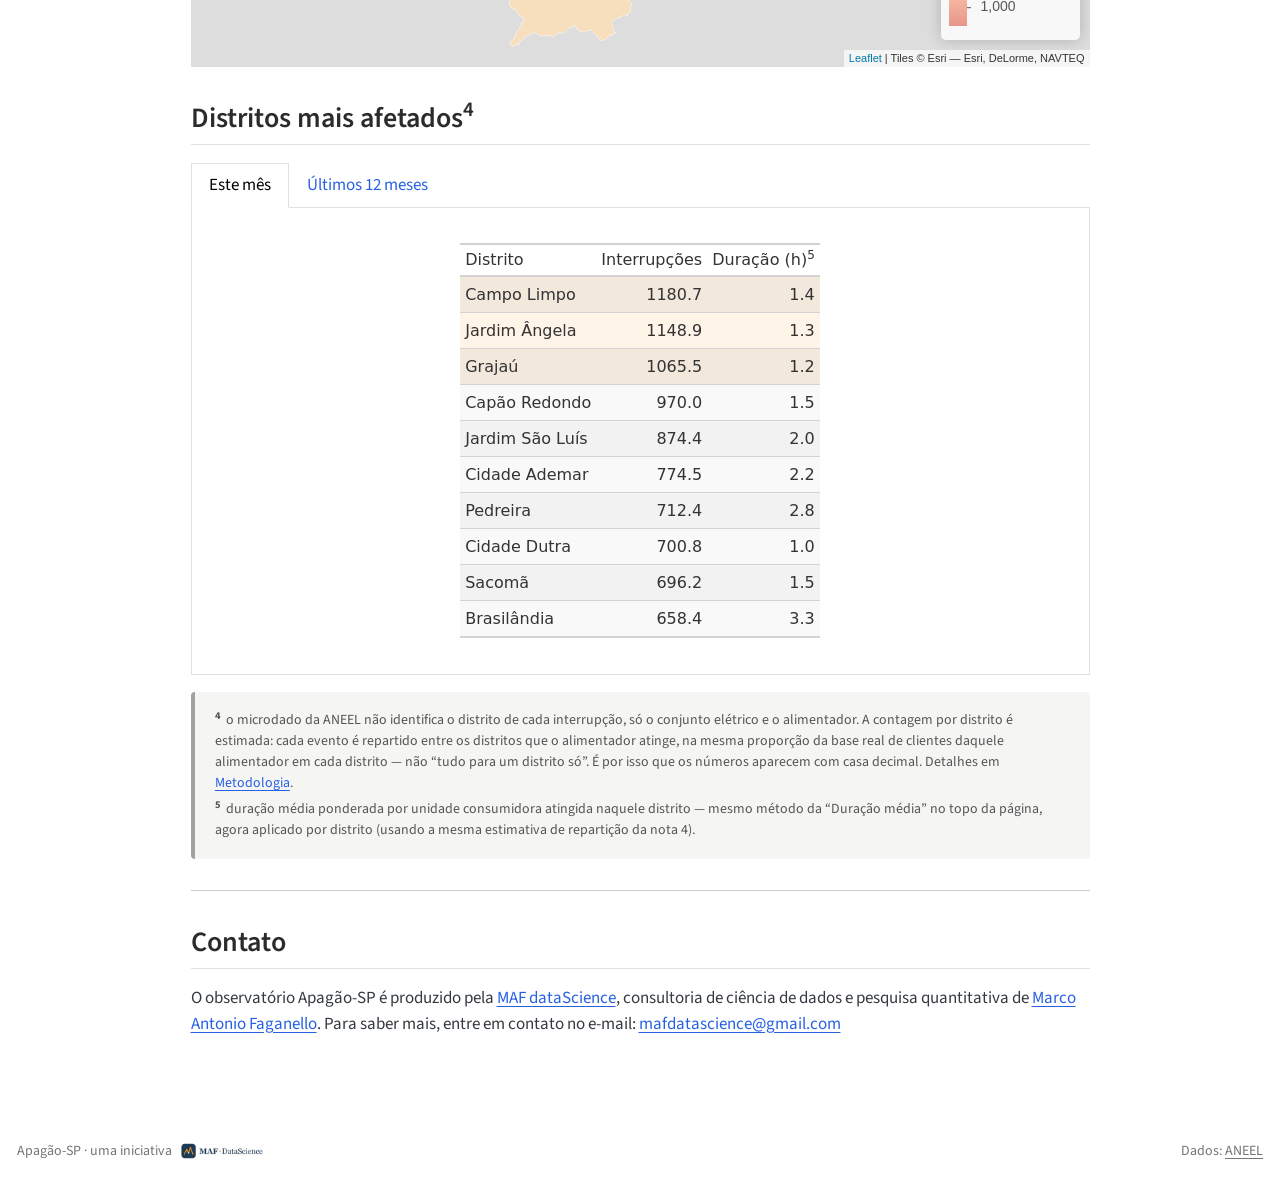
